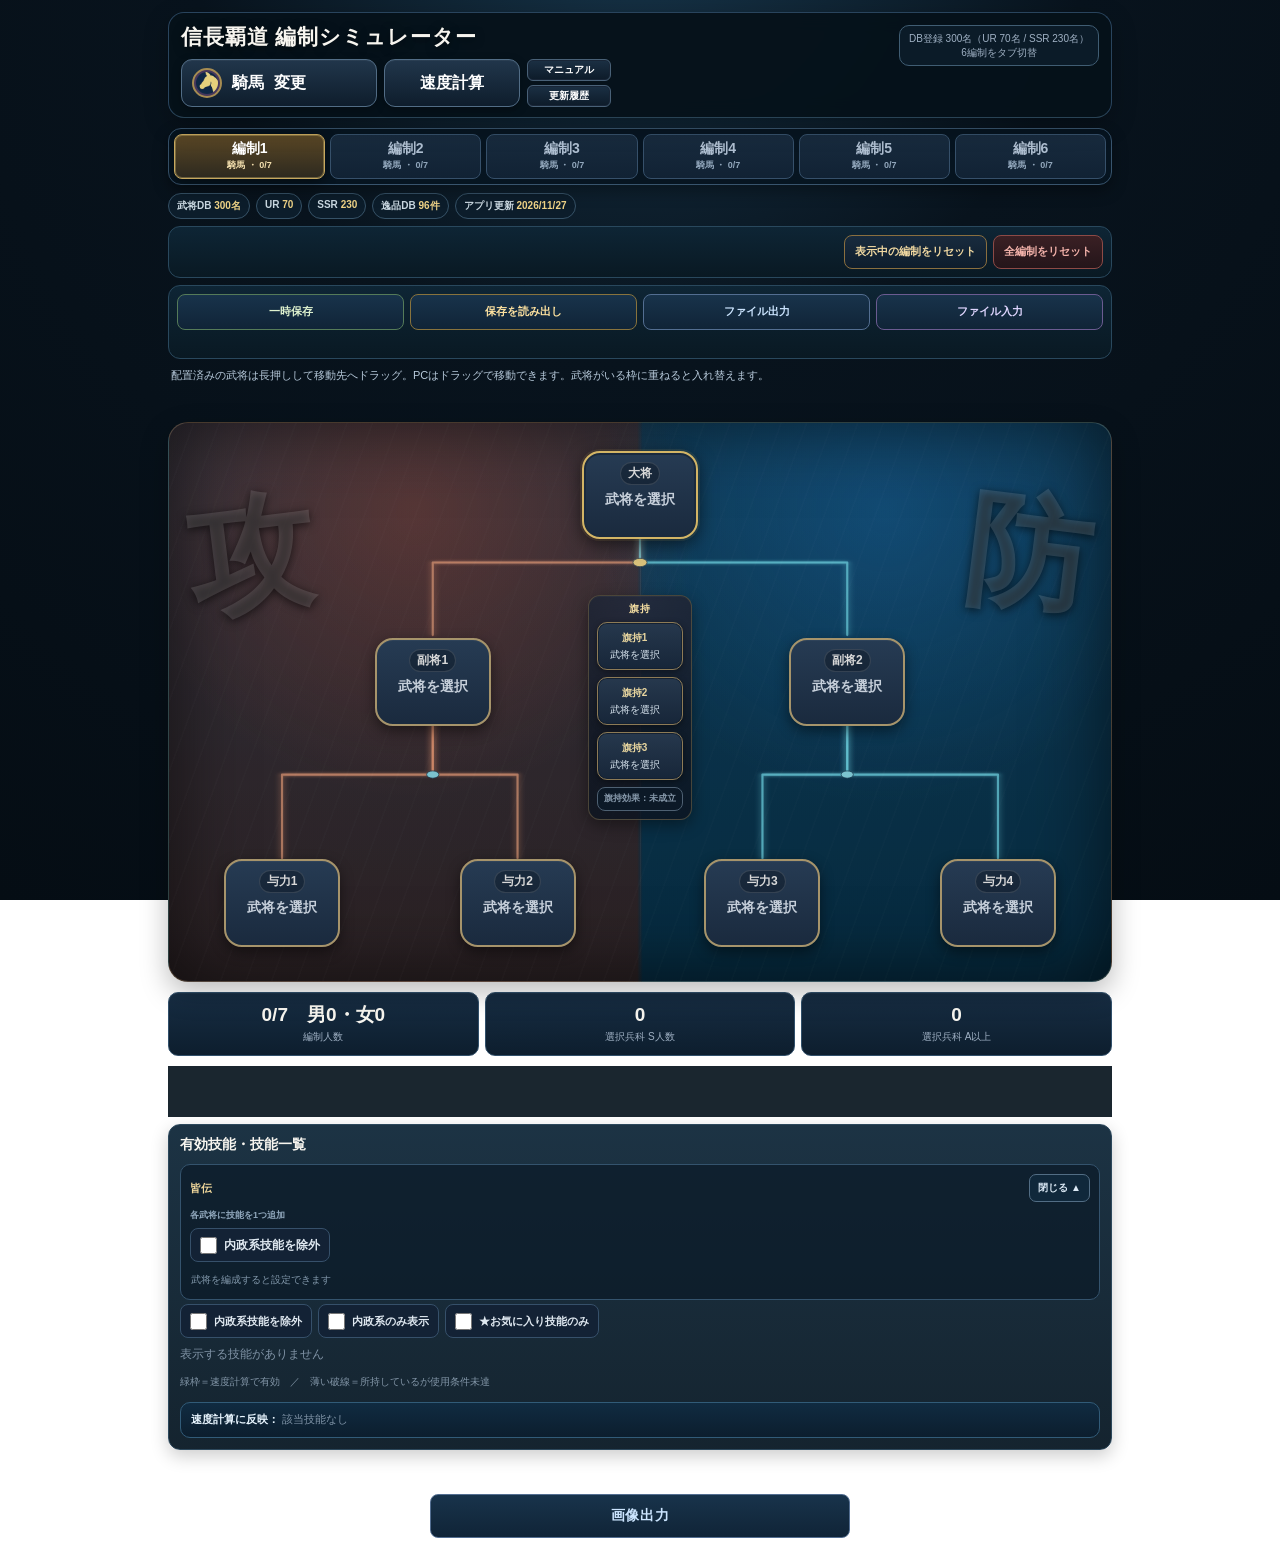
==== index.html @ e35fd329 "Preserve manual item unlock values without source URLs" ====
<!doctype html>
<html lang="ja">
<head>
<meta charset="utf-8" />
<meta name="viewport" content="width=device-width,initial-scale=1,viewport-fit=cover" />
<title>信長覇道 編制シミュレーター</title>
<style>
:root{--bg:#09131f;--panel:#132235;--panel2:#1b2d43;--gold:#b99a55;--text:#f7f5ef;--muted:#9fb0c3;--blue:#2469a8;--blue2:#0e4d82;--line:#54728e;--accent:#e04e2f}
*{box-sizing:border-box}body{margin:0;background:radial-gradient(circle at 50% 10%,#29445a 0,#0c1d2b 42%,#07111b 100%);color:var(--text);font-family:-apple-system,BlinkMacSystemFont,"Hiragino Sans","Yu Gothic UI",Meiryo,sans-serif;min-height:100vh}
button,input{font:inherit}.app{max-width:900px;margin:auto;padding:14px 12px 40px}.topbar{display:flex;align-items:center;justify-content:space-between;gap:12px;margin-bottom:10px}.title{font-size:20px;font-weight:800;letter-spacing:.04em}.branch-btn{display:flex;align-items:center;gap:10px;border:1px solid #5f7690;background:linear-gradient(#1a2a3e,#0c1725);color:#fff;border-radius:12px;padding:9px 13px;font-weight:800;box-shadow:inset 0 0 0 1px #182536}.top-actions{display:flex;align-items:center;gap:8px;flex-wrap:wrap}.mini-nav-stack{display:flex;flex-direction:column;gap:4px;height:48px}.mini-nav-btn{display:flex;align-items:center;justify-content:center;border:1px solid #5f7690;background:linear-gradient(#1a2a3e,#0c1725);color:#fff;border-radius:7px;padding:1px 9px;font-size:10px;line-height:1;font-weight:800;height:22px;min-width:78px;cursor:pointer;box-shadow:inset 0 0 0 1px #182536}.speed-nav-btn{display:flex;align-items:center;justify-content:center;border:1px solid #5f7690;background:linear-gradient(#1a2a3e,#0c1725);color:#fff;border-radius:12px;padding:9px 13px;font-weight:800;min-height:48px;cursor:pointer;box-shadow:inset 0 0 0 1px #182536}.branch-icon{width:28px;height:28px;border-radius:50%;display:grid;place-items:center;background:#46375c;border:2px solid #a68c52}.branch-icon span{font-size:16px}.db-note{font-size:11px;color:var(--muted);text-align:right;line-height:1.35}.formation-tabs{display:grid;grid-template-columns:repeat(6,minmax(0,1fr));gap:6px;margin:10px 0 2px;padding:5px;border:1px solid #2d465e;border-radius:13px;background:#0b1825cc;position:sticky;top:0;z-index:8;backdrop-filter:blur(8px)}.formation-tab{min-width:0;border:1px solid #36506a;background:linear-gradient(#182b3e,#112234);color:#aebed0;border-radius:9px;padding:8px 3px;font-size:12px;font-weight:800;white-space:nowrap}.formation-tab.active{color:#fff;border-color:#c7a85f;background:linear-gradient(#5a4725,#2d291f);box-shadow:inset 0 0 0 1px #e3c87555,0 0 12px #0006}.formation-tab .tab-num{display:block;font-size:14px;line-height:1.1}.formation-tab .tab-sub{display:block;margin-top:2px;font-size:9px;color:#91a6bb}.formation-tab.active .tab-sub{color:#f3dfae}.reset-actions{display:flex;justify-content:flex-end;gap:8px;margin:8px 2px 0}.reset-btn{border:1px solid #4c6278;background:linear-gradient(#182b3e,#0e1d2c);color:#d8e2ec;border-radius:9px;padding:7px 11px;font-size:11px;font-weight:800}.reset-btn.current{border-color:#8a6f3f;color:#f1d9a1}.reset-btn.all{border-color:#8d4a46;color:#f3b2aa;background:linear-gradient(#3a2024,#24151a)}.reset-btn:active{transform:translateY(1px)}.save-actions{display:grid;grid-template-columns:repeat(4,minmax(0,1fr));gap:8px;margin:8px 2px 0}.save-btn{border:1px solid #3e617d;background:linear-gradient(#18334b,#102437);color:#e4eef7;border-radius:9px;padding:8px 8px;font-size:11px;font-weight:800}.save-btn.save{border-color:#557b59;color:#dff2cf}.save-btn.load{border-color:#88733d;color:#ffe3a0}.save-btn.export{border-color:#536e91;color:#cce5ff}.save-btn.import{border-color:#6b5b91;color:#e0d6ff}.skill-speed-links{width:100%;display:grid;grid-template-columns:repeat(2,minmax(0,1fr));gap:7px;margin-top:10px}.skill-speed-links .speed-link-btn{margin-top:0}.speed-link-btn{margin-top:10px;width:100%;border:1px solid #3c78a8;background:linear-gradient(#16446a,#0d2e49);color:#e8f5ff;border-radius:10px;padding:9px 10px;font-size:11px;font-weight:900}.speed-link-btn:active{transform:translateY(1px)}.save-status{grid-column:1/-1;min-height:16px;text-align:right;font-size:10px;color:#91a6bb;padding-right:2px}.save-btn:active{transform:translateY(1px)}@media(max-width:520px){.reset-actions{justify-content:stretch}.reset-btn{flex:1;padding:8px 6px;font-size:10px}.save-actions{gap:6px}.save-btn{padding:8px 4px;font-size:10px}.save-status{text-align:left}}.formation{position:relative;isolation:isolate;margin-top:12px;border:1px solid rgba(185,154,85,.3);border-radius:18px;padding:20px 10px 16px;overflow:hidden;background:
radial-gradient(circle at 26% 16%,rgba(216,79,48,.22),transparent 34%),
radial-gradient(circle at 76% 16%,rgba(31,131,216,.24),transparent 34%),
linear-gradient(90deg,rgba(110,53,36,.33) 0 49.7%,rgba(0,86,125,.30) 50.3% 100%),
linear-gradient(#163047,#081622);min-height:560px;box-shadow:inset 0 0 70px #0008}.formation:before{content:"";position:absolute;left:50%;top:0;bottom:0;width:1px;background:linear-gradient(transparent,rgba(255,255,255,.10),transparent)}
.formation:after{content:"";position:absolute;inset:0;pointer-events:none;background:repeating-linear-gradient(110deg,transparent 0 22px,rgba(255,255,255,.012) 23px 24px);mix-blend-mode:screen}
.side-mark{position:absolute;top:70px;z-index:1;color:rgba(255,255,255,.13);font-family:"Hiragino Mincho ProN","Yu Mincho",YuMincho,"MS PMincho",serif;font-size:126px;font-weight:900;line-height:1;text-shadow:0 2px 10px #0009;pointer-events:none;transform:rotate(-7deg)}.side-mark.attack{left:18px}.side-mark.defense{right:20px;transform:rotate(7deg)}
 .formation-lines{position:absolute;inset:0;width:100%;height:100%;pointer-events:none;z-index:0;overflow:visible}.formation-lines .glow{fill:none;stroke:rgba(93,205,220,.18);stroke-width:1.8;vector-effect:non-scaling-stroke}.formation-lines .line{fill:none;stroke:rgba(101,196,211,.70);stroke-width:2.2;stroke-linecap:round;stroke-linejoin:round;vector-effect:non-scaling-stroke;filter:url(#lineGlow)}.formation-lines .left-line{stroke:rgba(213,137,104,.68)}.formation-lines .node{fill:#d9c27b;stroke:#24384b;stroke-width:.7;vector-effect:non-scaling-stroke}.formation-lines .joint{fill:#7bc3cf;stroke:#173348;stroke-width:.7;vector-effect:non-scaling-stroke}
.slot{position:absolute;z-index:2;width:116px;min-height:88px;border:2px solid #a6946b;border-radius:18px;background:linear-gradient(#263b53,#1a2a3e);color:#fff;padding:9px 7px;text-align:center;box-shadow:0 2px 8px #0007,inset 0 0 0 2px #152235;cursor:pointer;transform:translateX(-50%)}.slot.empty{color:#c6cfda}.slot .role{font-size:12px;color:#d8d8d8}.slot .name{font-size:14px;font-weight:800;margin-top:6px;line-height:1.25}.slot .apt{font-size:11px;margin-top:4px;color:#f4d98a}.slot .clear{position:absolute;right:-6px;top:-7px;width:22px;height:22px;border:0;border-radius:50%;background:#e25135;color:#fff;font-weight:800;display:none}.slot.filled .clear{display:block}
.slot .tactic-bar{
  position:absolute;
  left:50%;
  bottom:-29px;
  transform:translateX(-50%);
  width:max-content;
  min-width:128px;
  max-width:164px;
  min-height:25px;
  display:none;
  grid-template-columns:24px minmax(0,1fr) 24px;
  align-items:center;
  border:2px solid #b99a55;
  border-radius:7px;
  background:linear-gradient(180deg,#274f7d 0%,#17385f 48%,#0c294c 100%);
  box-shadow:0 2px 7px #0009,inset 0 0 0 1px rgba(255,255,255,.16);
  overflow:hidden;
  z-index:5;
  pointer-events:auto;
}
.slot.filled .tactic-bar{display:grid}
.slot .tactic-name{
  min-width:0;
  padding:4px 2px;
  color:#fff;
  font-family:"Hiragino Mincho ProN","Yu Mincho",YuMincho,"MS PMincho",serif;
  font-size:10px;
  line-height:1.1;
  font-weight:900;
  white-space:normal;
  overflow:visible;
  text-overflow:clip;
  word-break:keep-all;
  overflow-wrap:anywhere;
  max-width:112px;
  text-shadow:0 1px 2px #000;
}
.slot .chain-order-num{
  height:100%;
  display:flex;
  align-items:center;
  justify-content:center;
  background:linear-gradient(180deg,#f2d7a2,#c99b62);
  color:#fff;
  font-size:13px;
  font-weight:1000;
  text-shadow:0 1px rgba(255,255,255,.45);
}
.slot .chain-order-num:empty{background:rgba(12,29,48,.42)}
.slot .chain-order-num.left{
  border-right:1px solid rgba(71,46,25,.55);
  background:linear-gradient(180deg,#b85b45,#713225);
}
.slot .chain-order-num.right{
  border-left:1px solid rgba(27,70,96,.7);
  background:linear-gradient(180deg,#347ea6,#1b4b70);
}
.slot .chain-order-num:empty{
  background:rgba(12,29,48,.42)!important;
}
.slot .tactic-bar.tactic-long .tactic-name{font-size:9px;line-height:1.05}
.slot .tactic-bar.tactic-very-long{max-width:176px}
.slot .tactic-bar.tactic-very-long .tactic-name{font-size:8px;line-height:1.05}
.slot .tactic-bar:focus-visible{outline:2px solid #ffe28a;outline-offset:2px}
.detail.jump-highlight{animation:detailJumpHighlight 1.4s ease}
@keyframes detailJumpHighlight{
  0%{box-shadow:0 0 0 2px #f0cf75,0 0 22px rgba(240,207,117,.65)}
  100%{box-shadow:none}
}
@media(max-width:560px){
  .slot .tactic-bar{min-width:122px;max-width:154px;grid-template-columns:22px minmax(0,1fr) 22px}
  .slot .tactic-bar.tactic-very-long{max-width:164px}
  .slot .tactic-name{font-size:9px}
  .slot .tactic-bar.tactic-long .tactic-name{font-size:8px}
  .slot .tactic-bar.tactic-very-long .tactic-name{font-size:7.5px}
}
/* 参考画像に近い段配置 */
.main{left:50%;top:28px}.sub1{left:28%;top:215px}.sub2{left:72%;top:215px}.assist1{left:12%;bottom:34px}.assist2{left:37%;bottom:34px}.assist3{left:63%;bottom:34px}.assist4{left:88%;bottom:34px}
.flag-group{position:absolute;z-index:3;left:50%;top:172px;transform:translateX(-50%);width:104px;padding:8px;border:1px solid rgba(154,132,87,.42);border-radius:12px;background:linear-gradient(180deg,rgba(23,30,43,.90),rgba(12,20,32,.82));box-shadow:0 5px 18px #0008,inset 0 0 0 1px rgba(255,255,255,.04)}
.flag-group:before{content:"";position:absolute;inset:0;border-radius:12px;background:radial-gradient(circle at 50% 0,rgba(89,89,126,.18),transparent 60%);pointer-events:none}.flag-row{position:relative;display:flex;flex-direction:column;gap:7px}.flag-slot{position:relative;width:100%;min-height:48px;border:1px solid #8d7b56;border-radius:10px;background:linear-gradient(#26384d,#172639);color:#dfe7ef;padding:6px 16px 6px 5px;text-align:center;box-shadow:0 2px 6px #0006,inset 0 0 0 1px #142132;cursor:pointer}.flag-slot.filled{border-color:#c9aa62;background:linear-gradient(#334b65,#20344a)}.flag-slot .role{display:block;font-size:10px;color:#e6d49e;font-weight:800}.flag-slot .name{font-size:10px;margin-top:4px;color:#dbe7f1;line-height:1.2;word-break:break-all}.flag-slot .clear{display:none;position:absolute;right:4px;top:3px;color:#ffcab9;font-weight:900;font-size:12px}.flag-slot.filled .clear{display:block}.flag-bonus-note{display:block;width:100%;margin-top:7px;color:#e8d7a2;font-size:10px;font-weight:700}
.summary{margin-top:14px;display:grid;grid-template-columns:repeat(3,1fr);gap:8px}.stat{background:linear-gradient(#182c42,#102033);border:1px solid #2f4b66;border-radius:12px;padding:10px;text-align:center}.stat b{display:block;font-size:18px}.stat span{font-size:11px;color:var(--muted)}
.chain-list{display:grid;gap:8px}.chain-row{border:1px solid #2a4158;border-radius:12px;padding:10px;background:#132235}.chain-head{display:flex;justify-content:space-between;gap:10px;align-items:center}.chain-pair{font-weight:800;font-size:13px}.chain-rate{font-size:18px;font-weight:900;color:#f4d98a}.chain-calc{margin-top:5px;font-size:11px;line-height:1.45;color:#9fb0c3}.chain-pending{color:#f7b088}.section{margin-top:16px;background:#0c1826cc;border:1px solid #263e56;border-radius:14px;padding:12px}.section h2{font-size:15px;margin:0 0 10px}.chips{display:flex;gap:6px;flex-wrap:wrap}.chip{font-size:12px;padding:6px 8px;border:1px solid #425970;border-radius:999px;background:#17283a}.chip.shared{border-color:#b99a55;color:#ffe8a8;background:#342d1f}.domestic-filter-row{display:flex;gap:8px;flex-wrap:wrap;margin:0 0 10px}.domestic-filter-row .domestic-toggle{margin:0}.domestic-toggle{display:flex;align-items:center;gap:7px;width:max-content;max-width:100%;margin:0 0 10px;padding:7px 10px;border:1px solid #36506a;border-radius:9px;background:#132235;font-size:12px;font-weight:700;color:#dfe8f0;cursor:pointer}.domestic-toggle input{width:17px;height:17px;margin:0;accent-color:#c7a85f}.detail-list{display:grid;gap:8px}.detail{border:1px solid #2a4158;border-radius:12px;padding:10px;background:#132235}.detail-head{display:flex;justify-content:space-between;gap:10px;align-items:flex-start}.detail-name{font-weight:800}.detail-role{font-size:11px;color:#a8bdd2}.row{margin-top:6px;font-size:12px;line-height:1.45;color:#d9e2eb}.label{color:#92abc1}.warn{color:#f7b088}.placeholder{color:#7f92a5;font-size:12px}
.modal{position:fixed;inset:0;background:#000b;display:none;align-items:flex-end;z-index:20}.modal.open{display:flex}.sheet{background:#102033;width:100%;max-height:88vh;border-radius:18px 18px 0 0;padding:12px;overflow:auto;border-top:1px solid #415a72}.sheet-head{display:flex;justify-content:space-between;align-items:center;gap:8px;position:sticky;top:-12px;background:#102033;padding:8px 0;z-index:2}.sheet-head h3{margin:0;font-size:16px}.close{border:0;background:#263a4e;color:#fff;border-radius:9px;padding:7px 10px}.search{width:100%;border:1px solid #36506a;border-radius:10px;padding:10px;background:#0a1521;color:white;margin-bottom:8px}.filterbar{display:flex;gap:6px;margin-bottom:8px;flex-wrap:wrap}.filterbar button{border:1px solid #36506a;background:#17283a;color:#dfe8f0;border-radius:999px;padding:6px 9px;font-size:12px}.filterbar button.active{background:#215c8c;border-color:#5e9ed0}.sortbar{display:flex;align-items:center;gap:6px;margin:0 0 10px;flex-wrap:wrap}.sortbar .sort-label{font-size:11px;color:#91a6bb;font-weight:700}.sortbar button{border:1px solid #3f5367;background:#101f2e;color:#c8d5e1;border-radius:8px;padding:6px 8px;font-size:11px}.sortbar button.active{background:#5b4727;border-color:#c7a85f;color:#fff2c8}.cand-metrics{display:block;margin-top:5px;color:#8fd5ff!important;font-weight:700}.candidates{display:grid;gap:7px}.cand{border:1px solid #2a4158;background:#16293c;color:#fff;border-radius:12px;padding:10px;text-align:left}.cand-top{display:flex;justify-content:space-between;gap:10px}.cand-main{display:flex;align-items:flex-start;gap:9px}.cand-rank{display:flex;align-items:center;gap:5px;flex:0 0 auto}.star4-toggle{display:flex;align-items:center;justify-content:center;gap:2px;height:24px;min-width:46px;padding:0 6px;border:1px solid #6c5b34;border-radius:7px;background:#211d13;color:#f4d98a;font-weight:900;font-size:11px;box-sizing:border-box}.star4-toggle input{width:14px;height:14px;margin:0;accent-color:#c7a85f}.star4-off{opacity:.48;text-decoration:line-through}.grade{font-weight:900;display:inline-flex;align-items:center;gap:4px}.grade-rank{font-family:Georgia,"Times New Roman",serif;font-size:20px;font-weight:900;line-height:1;text-shadow:0 1px 1px #000,0 0 5px currentColor}.grade-S{color:#ffd84f}.grade-A{color:#b9c8ff}.grade-B{color:#dc7a68}.grade-C{color:#88bd98}.branch-glyph{display:inline-flex;align-items:center;justify-content:center;width:24px;height:24px;color:#f2d86f;flex:0 0 24px}.branch-glyph svg{width:22px;height:22px;display:block;fill:currentColor;stroke:currentColor}.branch-glyph img{width:100%;height:100%;display:block;object-fit:cover;border-radius:50%}.branch-choice{display:flex;align-items:center;justify-content:flex-start;gap:8px}.branch-choice .branch-glyph{width:30px;height:30px;flex-basis:30px}.branch-choice .branch-glyph svg{width:27px;height:27px}.branch-icon .branch-glyph{width:22px;height:22px;flex-basis:22px}.branch-icon .branch-glyph svg{width:20px;height:20px}.cand small{color:#9eb2c5}.disabled{opacity:.4}
.branch-menu{position:fixed;inset:0;background:#0009;display:none;z-index:25;align-items:center;justify-content:center;padding:20px}.branch-menu.open{display:flex}.branch-card{width:min(430px,100%);background:#102033;border:1px solid #445d76;border-radius:16px;padding:14px}.branch-card h3{margin:0 0 10px}.branch-grid{display:grid;grid-template-columns:repeat(2,1fr);gap:8px}.branch-choice{padding:13px;border-radius:12px;border:1px solid #3a5169;background:#182b3e;color:#fff;font-weight:800}.branch-choice.active{border-color:#c8aa64;background:#3a3020}.foot{margin-top:14px;color:#8296aa;font-size:11px;line-height:1.5}
@media(max-width:560px){.app{padding-left:8px;padding-right:8px}.formation-tabs{gap:3px;padding:4px}.formation-tab{padding:7px 1px;font-size:10px;border-radius:7px}.formation-tab .tab-num{font-size:12px}.formation-tab .tab-sub{display:none}.title{font-size:17px}.formation{min-height:500px;padding-left:4px;padding-right:4px}.side-mark{top:78px;font-size:88px}.side-mark.attack{left:4px}.side-mark.defense{right:4px}.slot{width:80px;min-height:72px;border-radius:14px;padding:7px 4px}.slot .role{font-size:10px}.slot .name{font-size:10px}.slot .apt{font-size:9px}.main{top:20px}.flag-group{top:160px;width:76px;padding:6px}.flag-row{gap:5px}.flag-slot{min-height:40px;padding:5px 3px;border-radius:8px}.flag-slot .role{font-size:8px}.flag-slot .name{font-size:8px;margin-top:3px}.sub1{left:27%;top:195px}.sub2{left:73%;top:195px}.assist1{left:12%;bottom:28px}.assist2{left:37%;bottom:28px}.assist3{left:63%;bottom:28px}.assist4{left:88%;bottom:28px}.summary{grid-template-columns:repeat(2,1fr)}.formation-lines .line{stroke-width:2}.formation-lines .glow{stroke-width:1.5}}

/* デザイン改善版 */
.slot{transition:border-color .18s,box-shadow .18s,transform .18s,background .18s}
.slot:hover{box-shadow:0 5px 16px #0009,inset 0 0 0 2px #20354a}
.slot.filled{border-color:#c4aa6a;background:linear-gradient(#304961,#1b3045)}
.slot.main{border-color:#d3b565;box-shadow:0 0 0 2px rgba(211,181,101,.10),0 5px 18px #0009,inset 0 0 0 2px #1a2a3d}
.slot.main.filled{background:linear-gradient(#4a4331,#263044);box-shadow:0 0 18px rgba(211,181,101,.22),0 5px 18px #0009,inset 0 0 0 2px #2a2b30}
.slot .role{display:inline-block;padding:2px 7px;border:1px solid rgba(255,255,255,.13);border-radius:999px;background:rgba(5,13,22,.34);font-weight:800}
.slot .apt{font-weight:800;line-height:1.25}.slot .apt .tie-ok{color:#8ee6c1}.slot .apt .tie-ng{color:#8da0b3}
.flag-title{position:relative;z-index:1;text-align:center;color:#f1dba0;font-size:10px;font-weight:900;letter-spacing:.12em;margin:-2px 0 6px}
.flag-effect{position:relative;z-index:1;margin-top:7px;padding:5px 4px;border:1px solid #4e6072;border-radius:8px;background:#0c1927;color:#8496a8;text-align:center;font-size:9px;font-weight:800;line-height:1.3}
.flag-effect.active{border-color:#c3a45d;color:#ffe4a0;background:linear-gradient(#43381f,#211d18);box-shadow:0 0 12px rgba(195,164,93,.18)}
.formation-lines .line.tie-qualified{stroke:#f0cf75!important;stroke-width:3!important;filter:drop-shadow(0 0 2px rgba(240,207,117,.9))}
.formation-lines .line.tie-qualified.left-line{stroke:#f0aa75!important}
.section-tabs{display:grid;grid-template-columns:repeat(4,1fr);gap:6px;margin-top:16px;padding:5px;border:1px solid #2b445b;border-radius:13px;background:#0b1825cc}
.section-tab{border:1px solid #36506a;background:linear-gradient(#172a3d,#102132);color:#aebed0;border-radius:9px;padding:9px 4px;font-size:12px;font-weight:900;cursor:pointer}
.section-tab.active{color:#fff;border-color:#b99a55;background:linear-gradient(#564525,#29241b);box-shadow:inset 0 0 0 1px #e3c87544}
.tab-panel{display:none}.tab-panel.active{display:block}
.feature-editor{margin:10px 0 4px;padding:9px;border:1px solid #34536d;border-radius:10px;background:#0a1826aa}
.feature-editor-title{font-size:11px;font-weight:900;color:#f0d79b;margin-bottom:7px;display:flex;align-items:center;justify-content:space-between;gap:8px}
.feature-editor-note{font-size:9px;font-weight:600;color:#8fa6bb}
.feature-editor-list{display:grid;gap:6px}.feature-editor-row{display:grid;grid-template-columns:minmax(92px,1fr) minmax(130px,1.55fr);gap:7px;align-items:center}
.feature-editor-person{min-width:0;font-size:10px;color:#dce8f2;white-space:nowrap;overflow:hidden;text-overflow:ellipsis}.feature-editor-person b{color:#f4e3b4;margin-right:5px}
.feature-editor-select{width:100%;min-width:0;border:1px solid #47647d;border-radius:8px;background:#102235;color:#eef6ff;padding:7px 8px;font-size:11px}
.feature-editor-empty{font-size:10px;color:#8298ab;padding:3px 1px}
@media(max-width:560px){.feature-editor{padding:7px}.feature-editor-row{grid-template-columns:92px minmax(0,1fr);gap:5px}.feature-editor-select{font-size:10px;padding:7px 5px}.feature-editor-person{font-size:9px}}

.speed-reflect{width:100%;margin-top:10px;padding:9px 10px;border:1px solid #315b78;border-radius:10px;background:linear-gradient(#102b41,#0c1e2e);color:#bcd2e5;font-size:11px;line-height:1.45}
.speed-reflect b{color:#e9f6ff}.speed-reflect .none{color:#7f93a6}
.chip.speed-active{border-color:#4d9c79;background:#16392f;color:#c8f5dd;box-shadow:inset 0 0 0 1px rgba(111,213,164,.12)}
.chip.condition-missed{opacity:.52;border-style:dashed}.chip.condition-missed small{color:#f4b08a}
.skill-legend{width:100%;margin:8px 0 0;color:#8396a8;font-size:10px;line-height:1.4}
@media(max-width:560px){.flag-group{width:90px}.flag-title{font-size:9px}.flag-effect{font-size:8px;padding:4px 2px}.section-tab{font-size:11px;padding:9px 2px}.slot .apt{font-size:8px}}


.kaiden-filter-row{margin:6px 0 8px;justify-content:flex-start}.kaiden-filter-row .domestic-toggle{font-size:12px}

.feature-editor-toggle{border:1px solid #526d84;border-radius:7px;background:#10283b;color:#dbe9f5;font-size:10px;font-weight:800;padding:4px 8px;min-height:28px;cursor:pointer}
.feature-editor-toggle:focus-visible{outline:2px solid #d7b35a;outline-offset:2px}.kaiden-collapsible.is-collapsed{display:none}.kaiden-note{margin:0 0 5px;color:#8fa6bb}

.itemdb-equip-row{display:flex;gap:8px;align-items:center;margin:10px 0 6px;padding:8px 10px;border:1px solid #d7dce5;border-radius:10px;background:#f7f9fc}.itemdb-equip-row label{font-size:12px;font-weight:700;white-space:nowrap}.itemdb-equip-select{flex:1;min-width:0;padding:7px 8px;border:1px solid #cbd2dc;border-radius:8px;background:#fff}.itemdb-tie-status{font-size:11px;font-weight:700;padding:3px 7px;border-radius:999px;background:#eef1f5;color:#5b6472;white-space:nowrap}.itemdb-tie-status.on{background:#e6f6ea;color:#257a3e}.itemdb-tie-status.off{background:#fff1f0;color:#a33a31}.itemdb-effect-effective{display:block;margin-top:3px;font-size:11px;line-height:1.45;color:#3e566f}.itemdb-effect-option.disabled{opacity:.55}.itemdb-equip-note{font-size:11px;color:#667085;margin-top:4px}
</style>

<style>
.branch-option{display:flex;align-items:center;gap:8px}.branch-option .branch-choice{flex:1}.armor-check{display:flex;align-items:center;gap:5px;white-space:nowrap;font-size:12px;font-weight:800;color:#d9c28a}.armor-check input{width:18px;height:18px;accent-color:#c69a45}
</style>

<style id="layout-optimization-20260908">
/* 2026-09-08 デザイン・レイアウト最適化 */
:root{--card:#0d1d2c;--card-hi:#162b40;--soft-line:#29445d;--gold-soft:#e0c477}
body{background:radial-gradient(circle at 50% -8%,#34546b 0,#10283a 28%,#091723 58%,#061019 100%);}
.app{width:min(100%,980px);padding:12px clamp(8px,2vw,18px) 44px}
.topbar{margin:0 0 10px;padding:12px 13px;border:1px solid #29445d;border-radius:16px;background:linear-gradient(180deg,rgba(18,39,57,.94),rgba(8,23,35,.94));box-shadow:0 8px 24px #0005,inset 0 1px 0 #ffffff0a;align-items:flex-start}
.topbar>div:first-child{min-width:0;flex:1}.title{font-size:21px;line-height:1.2;margin:1px 0 10px;text-shadow:0 2px 10px #0008}
.top-actions{display:grid;grid-template-columns:minmax(142px,1.15fr) minmax(100px,.8fr) 84px;gap:7px;max-width:430px}
.branch-btn,.speed-nav-btn{height:48px;min-height:48px;padding:7px 10px;border-radius:11px;border-color:#526d86;background:linear-gradient(#21364b,#0e1d2c);box-shadow:inset 0 1px 0 #ffffff0b,0 3px 10px #0004}
.branch-btn{justify-content:flex-start}.branch-btn:hover,.speed-nav-btn:hover,.mini-nav-btn:hover{border-color:#88a4bd;filter:brightness(1.07)}
.branch-icon{width:30px;height:30px;flex:0 0 30px}.speed-nav-btn{white-space:nowrap}
.mini-nav-stack{height:48px;gap:4px}.mini-nav-btn{min-width:0;width:84px;height:22px;padding:0 5px;border-radius:6px;font-size:10px;border-color:#496177;background:linear-gradient(#1b3044,#0d1b29)}
.db-note{flex:0 0 auto;align-self:flex-start;margin-top:2px;padding:6px 8px;border:1px solid #29445d;border-radius:9px;background:#071521aa;font-size:10px;text-align:center;white-space:nowrap}
.formation-tabs{top:6px;margin:8px 0 0;padding:5px;gap:5px;border-color:#38546d;background:rgba(7,21,33,.92);box-shadow:0 6px 16px #0005}
.formation-tab{min-height:42px;padding:6px 3px;border-radius:8px}.formation-tab.active{box-shadow:inset 0 0 0 1px #e3c87555,0 3px 12px #0007}
.reset-actions{margin:7px 0 0;gap:6px}.reset-btn{min-height:34px;padding:6px 10px;border-radius:8px}
.save-actions{margin:7px 0 0;gap:6px}.save-btn{min-height:36px;padding:7px 6px;border-radius:8px}.save-status{min-height:14px}
.formation{margin-top:10px;border-radius:20px;border-color:#8c75464d;box-shadow:inset 0 0 80px #0009,0 10px 28px #0004}
.slot,.flag-slot{backdrop-filter:blur(2px)}.slot{box-shadow:0 5px 14px #0007,inset 0 1px 0 #ffffff0b}.slot:active,.flag-slot:active{transform:translateY(1px) scale(.99)}
.flag-group{box-shadow:0 5px 16px #0006,inset 0 1px 0 #ffffff0a}
.summary{margin-top:10px;gap:6px}.stat{min-height:64px;display:flex;flex-direction:column;justify-content:center;padding:8px 6px;border-radius:10px;border-color:#31506b;background:linear-gradient(#172d43,#0d1e2e);box-shadow:inset 0 1px 0 #ffffff08}.stat b{font-size:19px;line-height:1.1}.stat span{margin-top:4px;font-size:10px}
.section-tabs{margin-top:10px;gap:5px;padding:4px;border-radius:11px}.section-tab{min-height:38px;padding:7px 4px;border-radius:8px}
.section{margin-top:8px;padding:11px;border-radius:12px;background:linear-gradient(180deg,rgba(13,29,44,.95),rgba(8,21,33,.96));box-shadow:0 6px 18px #0003}.section h2{font-size:14px;margin-bottom:8px}
.domestic-filter-row{gap:6px;margin-bottom:8px}.domestic-toggle{min-height:34px;padding:6px 9px;border-radius:8px;font-size:11px}
.chips{gap:5px}.chip{padding:6px 8px;font-size:11px}.speed-reflect{margin-top:8px}.skill-legend{margin-top:7px}
.chain-row,.detail{border-radius:10px;background:linear-gradient(#15293d,#102235)}
.foot{margin-top:10px;padding:10px;border:1px solid #20384e;border-radius:10px;background:#07152188;font-size:10px;line-height:1.55}
.sheet{max-width:760px;margin:0 auto;max-height:90vh;border:1px solid #415a72;border-bottom:0;box-shadow:0 -10px 30px #0008}.search{height:42px}.cand{border-radius:10px}.branch-card{box-shadow:0 15px 40px #0009}
@media (max-width:700px){
  .topbar{display:block;padding:10px}.title{font-size:18px;margin-bottom:8px}.db-note{margin:8px 0 0;text-align:left;width:100%;white-space:normal}
  .top-actions{max-width:none;width:100%;grid-template-columns:minmax(0,1.2fr) minmax(0,.9fr) 80px}.mini-nav-btn{width:80px}
}
@media (max-width:560px){
  .app{padding:7px 6px 34px}.topbar{border-radius:13px}.title{font-size:17px}
  .top-actions{gap:5px;grid-template-columns:minmax(0,1.15fr) minmax(88px,.85fr) 72px}.branch-btn,.speed-nav-btn{height:46px;min-height:46px;padding:6px 7px;font-size:12px}.branch-icon{width:28px;height:28px;flex-basis:28px}.mini-nav-stack{height:46px;gap:4px}.mini-nav-btn{width:72px;height:21px;font-size:9px;padding:0 3px}
  .formation-tabs{top:3px;gap:3px;margin-top:6px}.formation-tab{min-height:38px;padding:5px 1px}.formation-tab .tab-num{font-size:11px}
  .reset-actions{display:grid;grid-template-columns:1fr 1fr}.reset-btn{font-size:10px;padding:6px 4px}
  .save-actions{grid-template-columns:repeat(4,minmax(0,1fr));gap:4px}.save-btn{font-size:9.5px;padding:6px 2px}
  .formation{margin-top:8px;border-radius:15px;min-height:500px}.summary{grid-template-columns:repeat(3,1fr);gap:4px}.stat{min-height:58px;padding:6px 2px}.stat b{font-size:16px}.stat span{font-size:8.5px;line-height:1.2}
  .section-tabs{margin-top:8px}.section-tab{min-height:36px;font-size:10.5px}.section{margin-top:7px;padding:9px}.section h2{font-size:13px}
  .domestic-filter-row{display:grid;grid-template-columns:1fr 1fr}.domestic-toggle{width:100%;justify-content:center;padding:5px 4px;font-size:9.5px}.domestic-toggle input{width:15px;height:15px}
  .foot{font-size:9px;padding:8px}.sheet{border-radius:16px 16px 0 0;padding:10px}.cand{padding:9px}
}
@media (max-width:390px){
  .top-actions{grid-template-columns:minmax(0,1fr) 82px 66px}.branch-btn{gap:5px}.branch-btn span:last-child{display:none}.speed-nav-btn{font-size:11px}.mini-nav-btn{width:66px;font-size:8.5px}
  .save-actions{grid-template-columns:repeat(2,1fr)}.save-btn{font-size:10px}.summary .stat span{font-size:8px}
}
</style>


<style id="favorites-feature-20260908">
.favorite-general-toggle{display:inline-flex;align-items:center;justify-content:center;height:24px;min-width:30px;padding:0 6px;border:1px solid #665b37;border-radius:7px;background:#1b1d21;color:#b8b8b8;font-size:15px;font-weight:900;cursor:pointer}
.favorite-general-toggle.is-favorite{color:#ffd55f;border-color:#c5a347;background:#302714}
.favorite-general-toggle input{position:absolute;opacity:0;pointer-events:none}
.favorite-general-filter button.active{background:#6b5426!important;border-color:#d1af59!important;color:#fff2bd!important}
.fav-skill-btn{border:0;background:transparent;color:#8094a8;padding:0 1px 0 5px;font-size:13px;line-height:1;cursor:pointer;vertical-align:middle}
.fav-skill-btn.is-favorite{color:#ffd45b}
.chip.favorite-skill{box-shadow:inset 0 0 0 1px rgba(225,184,73,.55)}
</style>


<style id="four-section-tabs-adjustment">
.section-tabs{grid-template-columns:repeat(4,minmax(0,1fr))}
.section-tab{white-space:nowrap;letter-spacing:0}
@media(max-width:560px){
  .section-tabs{gap:3px;padding:3px}
  .section-tab{font-size:9.5px;padding:8px 1px;min-width:0}
}
</style>


<style id="ability-adjustment-prototype">
.ability-summary{display:grid;grid-template-columns:repeat(2,minmax(0,1fr));gap:8px;margin-top:10px}
.ability-card{border:1px solid #3b4654;border-radius:10px;background:#15191f;padding:10px}
.ability-card .ability-name{font-size:12px;color:#aeb8c4;margin-bottom:4px}
.ability-card .ability-value{font-size:20px;font-weight:800;color:#f1d68b}
.ability-card .ability-base{font-size:11px;color:#9ca8b5;margin-bottom:3px}
.ability-card .ability-base b{color:#d8e0e7;font-weight:700}
.ability-card .ability-mod{font-size:11px;color:#aeb8c4;margin-top:3px}
.ability-card .ability-value.no-mod{color:#d6dde5}

.ability-breakdown{margin-top:10px;border-top:1px solid #343b45;padding-top:8px}
.ability-breakdown-row{font-size:11px;line-height:1.55;color:#c8d0d8;padding:2px 0}
.ability-breakdown-row b{color:#eef2f5}
.ability-db-note{font-size:11px;color:#8e9aa7;margin-top:10px;line-height:1.6}
.ability-unregistered{margin-top:10px;padding:8px 10px;border:1px dashed #665b37;border-radius:8px;color:#c7b98d;font-size:11px;line-height:1.6}
@media(max-width:560px){
  .ability-summary{grid-template-columns:repeat(2,minmax(0,1fr));gap:6px}
  .ability-card{padding:8px}
  .ability-card .ability-name{font-size:10px}
  .ability-card .ability-value{font-size:17px}
}
</style>


<style id="mobile-branch-icon-fix">
.branch-glyph{overflow:hidden}
.branch-glyph img{
  width:100%!important;
  height:100%!important;
  min-width:100%;
  min-height:100%;
  object-fit:cover;
  display:block!important;
  -webkit-transform:translateZ(0);
  transform:translateZ(0);
}
</style>


<style id="ios-branch-icon-background-fix">
.branch-glyph .branch-img{
  display:block;
  width:100%;
  height:100%;
  border-radius:50%;
  background-position:center;
  background-repeat:no-repeat;
  background-size:cover;
  flex:0 0 100%;
}
.branch-icon .branch-glyph{
  overflow:visible;
}
.branch-icon .branch-glyph .branch-img{
  width:22px;
  height:22px;
}
@media(max-width:560px){
  .branch-icon .branch-glyph .branch-img{
    width:22px;
    height:22px;
    min-width:22px;
    min-height:22px;
  }
}
</style>


<style id="general-detail-overlay-style">
.general-detail-overlay{
  position:fixed;inset:0;z-index:3000;display:none;
  align-items:center;justify-content:center;
  padding:18px;background:rgba(0,0,0,.78);
  backdrop-filter:blur(3px);
}
.general-detail-overlay.open{display:flex}
.general-detail-card{
  position:relative;width:min(440px,100%);max-height:82vh;overflow:auto;
  border:1px solid #b99a55;border-radius:16px;
  background:linear-gradient(180deg,#172a3e,#0b1826);
  box-shadow:0 14px 45px #000,inset 0 0 0 1px rgba(255,255,255,.05);
  padding:15px;
}
.general-detail-card .detail{margin:0;border-color:#536b80;background:#102235}
.general-detail-overlay-title{
  margin:0 44px 10px 0;color:#f3dda1;font-size:14px;font-weight:900;
}
.general-detail-overlay-close{
  position:absolute;right:10px;top:9px;z-index:2;
  width:34px;height:34px;border:1px solid #64798d;border-radius:50%;
  background:#263b50;color:#fff;font-size:20px;font-weight:900;
}
</style>

<style id="clear-button-touch-fix">
.slot .clear,.flag-slot .clear{
  z-index:12;
  cursor:pointer;
  touch-action:manipulation;
  pointer-events:auto;
}
</style>


<style id="clear-button-touch-fix-v2">
.slot .clear{
  z-index:30!important;
  right:-9px!important;
  top:-10px!important;
  width:28px!important;
  height:28px!important;
  line-height:28px!important;
  padding:0!important;
  pointer-events:auto!important;
  touch-action:manipulation;
}
.flag-slot .clear{
  z-index:30!important;
  pointer-events:auto!important;
  touch-action:manipulation;
}
</style>


<style id="normal-slot-clear-structural-fix">
.slot{user-select:none;-webkit-user-select:none}
.slot .clear{
  appearance:none;
  -webkit-appearance:none;
  display:none;
  align-items:center;
  justify-content:center;
  box-sizing:border-box;
  border:0;
  position:absolute;
  right:-9px;
  top:-10px;
  width:30px;
  height:30px;
  padding:0;
  border-radius:50%;
  background:#e25135;
  color:#fff;
  font-size:18px;
  line-height:1;
  font-weight:900;
  z-index:50;
  cursor:pointer;
  touch-action:manipulation;
  pointer-events:auto;
}
.slot.filled .clear{display:flex}
</style>


<style id="normal-clear-final-fix">
.slot > .clear{display:none!important}
.external-slot-clear{
  position:absolute;
  z-index:4;
  display:none;
  align-items:center;
  justify-content:center;
  width:34px;
  height:34px;
  padding:0;
  border:0;
  border-radius:50%;
  background:#e25135;
  color:#fff;
  font-size:18px;
  line-height:1;
  font-weight:900;
  box-shadow:0 2px 6px #0008;
  cursor:pointer;
  touch-action:manipulation;
  pointer-events:auto;
  transform:translate(-50%,-50%);
}
.external-slot-clear.show{display:flex}
</style>


<style id="overlay-delete-lock">
body.general-detail-open .external-slot-clear,
body.general-detail-open .slot > .clear,
body.general-detail-open .flag-slot .clear{
  visibility:hidden!important;
  pointer-events:none!important;
}
</style>


<style id="branch-menu-delete-lock">
body.branch-menu-open .external-slot-clear,
body.branch-menu-open .slot > .clear,
body.branch-menu-open .flag-slot .clear{
  visibility:hidden!important;
  pointer-events:none!important;
}
</style>


<style id="global-overlay-delete-lock">
body.ui-overlay-open .external-slot-clear,
body.ui-overlay-open .slot > .clear,
body.ui-overlay-open .flag-slot .clear{
  visibility:hidden!important;
  pointer-events:none!important;
}
</style>


<style id="battle-condition-style">
.ability-collapse{margin:0 0 10px;border:1px solid #36536d;border-radius:10px;background:#0a1a28;overflow:hidden}
.ability-collapse-toggle{width:100%;display:flex;align-items:center;justify-content:space-between;gap:10px;border:0;background:linear-gradient(#122b40,#0c1d2d);color:#e5c879;padding:10px 11px;font-weight:900;text-align:left;cursor:pointer}
.ability-collapse-toggle .collapse-main{display:flex;align-items:center;gap:7px;min-width:0}.ability-collapse-toggle small{font-size:10px;color:#91a9bc;font-weight:700}.ability-collapse-toggle .collapse-status{flex:0 0 auto;color:#b9cbd8;font-size:10px;font-weight:800}
.ability-collapse-toggle .collapse-arrow{display:inline-block;transition:transform .18s ease;font-size:12px}.ability-collapse.open .collapse-arrow{transform:rotate(180deg)}
.ability-collapse-body{display:none;padding:11px}.ability-collapse.open .ability-collapse-body{display:block}
.battle-condition-grid{display:grid;grid-template-columns:repeat(2,minmax(0,1fr));gap:6px}
.battle-condition-grid label{display:flex;align-items:center;gap:7px;min-height:36px;padding:6px 8px;border:1px solid #29445d;border-radius:7px;background:#102438;color:#dbe7f1;font-size:12px;font-weight:700}
.battle-condition-grid input{width:18px;height:18px;flex:0 0 18px;accent-color:#c69a45}
.battle-condition-note{margin-top:8px;color:#8fa6bb;font-size:10px;line-height:1.5}
#abilityAdjustments{padding:0}
@media(max-width:560px){.battle-condition-grid{grid-template-columns:1fr}.battle-condition-grid label{min-height:34px}.ability-collapse-toggle{padding:9px 10px}}
</style>


<style id="candidate-swap-compare-style">
.cand-compare{display:block;margin-top:7px;padding:7px 8px;border:1px solid #35526b;border-radius:7px;background:#081725;font-size:10px;line-height:1.45;color:#c8d6e2}
.cand-compare-title{font-weight:900;color:#e3c779;margin-bottom:4px}
.cand-compare-row{display:flex;flex-wrap:wrap;gap:5px 10px}
.cand-compare-item{white-space:nowrap}
.cand-compare .up{color:#8fd3a9;font-weight:900}
.cand-compare .down{color:#e39b91;font-weight:900}
.cand-compare .same{color:#9eb1c1}
.cand-compare-skills{margin-top:4px}
.cand-compare-skills .gain{color:#8fd3a9}
.cand-compare-skills .loss{color:#e39b91}
@media(max-width:560px){.cand-compare{font-size:10px;padding:6px 7px}.cand-compare-row{gap:4px 8px}}
</style>


<style id="tactic-effect-summary-style">
.tactic-summary-section{margin-top:14px;padding-top:12px;border-top:1px solid #2e465a}
.tactic-summary-section h3{margin:0 0 8px;color:#e2c579;font-size:14px}
.tactic-effect-list{display:grid;gap:7px}
.tactic-effect-row{padding:8px 9px;border:1px solid #314c63;border-radius:8px;background:#0a1926}
.tactic-effect-head{display:flex;align-items:center;gap:7px;flex-wrap:wrap;margin-bottom:4px}
.tactic-effect-order{display:inline-flex;align-items:center;justify-content:center;min-width:24px;height:24px;border-radius:12px;background:#243e53;color:#fff;font-weight:900;font-size:11px}
.tactic-effect-role{color:#91acc0;font-size:10px;font-weight:800}
.tactic-effect-name{color:#f0d78a;font-weight:900;font-size:12px}
.tactic-effect-general{color:#dbe6ee;font-size:11px}
.tactic-effect-body{color:#c4d2dc;font-size:11px;line-height:1.55}
.tactic-effect-category{display:inline-block;margin:3px 4px 0 0;padding:2px 6px;border-radius:10px;border:1px solid #3a5870;color:#a9c1d3;font-size:9px;font-weight:800}
</style>


<style id="formation-image-export-style">
#imageExportOverlay{position:fixed;inset:0;z-index:3600;background:rgba(0,0,0,.78);display:none;align-items:center;justify-content:center;padding:14px}
#imageExportOverlay.open{display:flex}
.image-export-card{width:min(94vw,520px);max-height:90vh;overflow:auto;background:#0b1722;border:1px solid #526b7e;border-radius:12px;padding:12px;box-shadow:0 18px 50px #000}
.image-export-head{display:flex;align-items:center;justify-content:space-between;gap:10px;margin-bottom:9px}.image-export-head b{color:#ead18b}
.image-export-preview{width:100%;border-radius:8px;background:#08131d;border:1px solid #2e4658}
.image-export-actions{display:flex;gap:8px;margin-top:10px}.image-export-actions button,.image-export-actions a{flex:1;text-align:center;padding:10px;border-radius:8px;border:1px solid #536b7e;background:#173047;color:#fff;font-weight:900;text-decoration:none}
#formationExportCanvas{display:none}
</style>


<style id="bottom-image-export-style">
.bottom-image-export{
  display:flex;
  justify-content:center;
  margin:16px 0 22px;
  padding:0 2px;
}
.bottom-image-export-btn{
  width:min(100%,420px);
  min-height:44px;
  font-size:14px;
  letter-spacing:.04em;
}
</style>


<style id="item-db-styles">
.section-tabs{grid-template-columns:repeat(5,minmax(0,1fr))!important}
.itemdb-toolbar{display:flex;align-items:center;gap:8px;margin:4px 0 10px}.itemdb-search{flex:1;min-width:0;border:1px solid #36506a;border-radius:10px;padding:10px;background:#0a1521;color:#fff}.itemdb-count{flex:0 0 auto;font-size:11px;color:#9eb2c5;font-weight:800}.itemdb-form{display:grid;grid-template-columns:repeat(2,minmax(0,1fr));gap:9px;padding:10px;border:1px solid #2d465e;border-radius:12px;background:#0b1825aa;margin-bottom:12px}.itemdb-form label{display:flex;flex-direction:column;gap:5px;font-size:11px;color:#9eb2c5;font-weight:800}.itemdb-form label:nth-of-type(3),.itemdb-form label:nth-of-type(6),.itemdb-form label:nth-of-type(7){grid-column:1/-1}.itemdb-form input,.itemdb-form textarea{width:100%;box-sizing:border-box;border:1px solid #36506a;border-radius:9px;padding:9px;background:#091521;color:#fff;resize:vertical}.itemdb-form-actions{grid-column:1/-1;display:flex;gap:8px}.itemdb-primary,.itemdb-secondary{border-radius:9px;padding:9px 13px;font-weight:900;cursor:pointer}.itemdb-primary{border:1px solid #557b59;background:linear-gradient(#244a30,#173421);color:#e5f6dc}.itemdb-secondary{border:1px solid #5f7690;background:linear-gradient(#1a2a3e,#0c1725);color:#fff}.itemdb-list{display:grid;gap:9px}.itemdb-card{border:1px solid #2d465e;border-radius:12px;background:#102033;padding:11px}.itemdb-card-head{display:flex;align-items:flex-start;justify-content:space-between;gap:10px}.itemdb-name{font-size:15px;font-weight:900;color:#fff}.itemdb-slot{font-size:10px;border:1px solid #5f7690;border-radius:999px;padding:3px 7px;color:#cbd9e5;white-space:nowrap}.itemdb-grid{display:grid;grid-template-columns:110px minmax(0,1fr);gap:6px 9px;margin-top:9px;font-size:12px}.itemdb-key{color:#91a6bb;font-weight:800}.itemdb-value{color:#e2ebf3;white-space:pre-wrap;word-break:break-word}.itemdb-card-actions{display:flex;justify-content:flex-end;gap:7px;margin-top:10px}.itemdb-card-actions button{border:1px solid #4c6278;background:#17283a;color:#dfe8f0;border-radius:8px;padding:6px 10px;font-size:11px;font-weight:800}.itemdb-card-actions .itemdb-delete{border-color:#8d4a46;color:#f3b2aa;background:#321d22}.itemdb-apply-box{margin-top:10px;padding:9px;border:1px solid #38526b;border-radius:10px;background:#0a1723}.itemdb-apply-title{font-size:11px;font-weight:900;color:#a9c1d6;margin-bottom:7px}.itemdb-effect-option{display:flex;gap:8px;align-items:flex-start;padding:7px 0;border-top:1px solid #24394c}.itemdb-effect-option:first-of-type{border-top:0}.itemdb-effect-option input{margin-top:2px}.itemdb-effect-main{min-width:0;flex:1}.itemdb-effect-name{font-size:11px;font-weight:900;color:#fff}.itemdb-effect-meta{font-size:10px;color:#92a8ba;margin-top:2px}.itemdb-effect-action{font-size:10px;color:#b9d6b1;margin-top:3px}.itemdb-prep-note{font-size:10px;color:#8fa4b8;margin:2px 0 10px}.itemdb-selection-summary{font-size:10px;color:#b9d6b1;font-weight:800;white-space:nowrap}
@media(max-width:560px){.section-tabs{grid-template-columns:repeat(5,minmax(0,1fr))!important}.section-tab{font-size:9.5px!important;padding:7px 1px!important}.itemdb-form{grid-template-columns:1fr}.itemdb-form label:nth-of-type(3),.itemdb-form label:nth-of-type(6),.itemdb-form label:nth-of-type(7),.itemdb-form-actions{grid-column:1}.itemdb-grid{grid-template-columns:82px minmax(0,1fr);font-size:11px}.itemdb-toolbar{align-items:stretch}.itemdb-count{display:flex;align-items:center}}
</style>
<style id="itemdb-search-filter-style">
.itemdb-slot-filter{min-height:38px;padding:7px 30px 7px 10px;border:1px solid #405d73;border-radius:8px;background:#0c1d2b;color:#dce8f0;font-size:12px}
@media(max-width:560px){.itemdb-toolbar{display:grid;grid-template-columns:1fr auto;gap:7px}.itemdb-search{grid-column:1/-1;width:100%}.itemdb-slot-filter{grid-column:1/-1;width:100%}}
</style>
<style id="image-export-options-style">
.image-export-options{display:grid;grid-template-columns:1fr 1fr;gap:8px;margin:8px 0 12px;padding:10px;border:1px solid #314b60;border-radius:9px;background:#081725}
.image-export-options label{display:flex;align-items:center;gap:7px;min-height:36px;padding:6px 8px;border:1px solid #2e4658;border-radius:7px;background:#102536;color:#dce7ee;font-size:12px;font-weight:700}
.image-export-options input{width:18px;height:18px;accent-color:#b89a55}
.image-export-actions button{cursor:pointer}
@media(max-width:480px){.image-export-options{grid-template-columns:1fr}}
</style><style id="refine-20260927">:root{--ui-accent:#c7a65a}body{background:radial-gradient(circle at 50% -10%,#17354a 0,#08131d 38%,#050d14 100%) fixed}.app{max-width:980px;margin:auto;padding-bottom:28px}.topbar{position:sticky;top:0;z-index:30;padding:10px 12px;background:rgba(6,17,26,.94);backdrop-filter:blur(10px);border-bottom:1px solid #294355;box-shadow:0 8px 24px rgba(0,0,0,.25)}.db-note{border:1px solid #405d73;border-radius:10px;padding:6px 9px;background:#0b1b28}.db-status-row{display:flex;gap:6px;flex-wrap:wrap;margin:8px 0 4px}.db-status-chip{padding:5px 8px;border:1px solid #365267;border-radius:999px;background:#0c1d2b;color:#cbd9e2;font-size:10px;font-weight:800}.db-status-chip strong{color:#f0d487}.reset-actions,.save-actions{border:1px solid #29485d;border-radius:12px;padding:8px;background:linear-gradient(180deg,#0e2535,#091923)}.section-tabs{position:sticky;top:78px;z-index:20;padding:5px;background:rgba(7,20,30,.92);backdrop-filter:blur(8px);border-radius:10px}.section-tab{border-radius:8px}.section{border:1px solid #2c485c;border-radius:12px;background:linear-gradient(180deg,rgba(16,40,58,.95),rgba(8,24,36,.95))}@media(max-width:560px){.app{padding-left:7px;padding-right:7px}.topbar{margin-left:-7px;margin-right:-7px;padding:8px 9px}.top-actions{display:grid!important;grid-template-columns:1fr 1fr 1fr;gap:6px;width:100%}.top-actions>button,.mini-nav-stack{min-width:0!important;width:100%!important}.mini-nav-stack{display:grid!important;grid-template-columns:1fr 1fr;gap:5px;grid-column:1/-1}.mini-nav-btn{width:100%!important}.reset-actions,.save-actions{display:grid!important;grid-template-columns:1fr 1fr;gap:6px}.save-status{grid-column:1/-1}.section-tabs{top:104px}}</style>
<script data-goatcounter="https://hadou-formation.goatcounter.com/count" async src="https://gc.zgo.at/count.js"></script>
<style id="refine-20261028-overlay">
/* 武将選択を元の編制画面の上に重ねる。背面はそのまま維持 */
#modal.modal{position:fixed!important;inset:0!important;z-index:5000!important;
  display:none;align-items:center;justify-content:center;padding:12px;
  background:rgba(2,8,16,.78);backdrop-filter:blur(5px);-webkit-backdrop-filter:blur(5px)}
#modal.modal.open{display:flex!important}
#modal .sheet{width:min(760px,100%);max-height:min(88dvh,900px);
  overflow-y:auto;overscroll-behavior:contain;-webkit-overflow-scrolling:touch;
  border:1px solid #7a91a6;border-radius:18px;
  background:linear-gradient(165deg,#182f44,#0a1929);
  box-shadow:0 24px 70px rgba(0,0,0,.72),inset 0 1px 0 #ffffff19;
  padding:16px}
#modal .sheet-head{top:-16px;z-index:5;padding:10px 0;
  border-bottom:1px solid #35516a;background:#152a3d}
#modal .close{min-width:48px;min-height:40px;cursor:pointer}
#modal .cand{transition:border-color .15s,background .15s;cursor:pointer}
#modal .cand:active,#modal .cand:focus-visible{border-color:#d7b86e;background:#25445d}
#generalDetailOverlay{z-index:5100!important}
#generalDetailOverlay .general-detail-card{width:min(560px,100%);max-height:86dvh}
@media(max-width:600px){
 #modal.modal{padding:8px;align-items:center}
 #modal .sheet{max-height:90dvh;border-radius:14px;padding:11px}
 #modal .sheet-head{top:-11px}
 #modal .cand{padding:12px}
}
</style>
<style id="formation-move-style">
.formation [data-role]{-webkit-user-select:none;user-select:none;-webkit-touch-callout:none}
.formation .move-source{opacity:.45!important}
.formation .move-target{outline:3px solid #ffe29a;outline-offset:4px}
.formation-move-ghost{position:fixed;z-index:1000;pointer-events:none;padding:10px 14px;background:#243e55;border:2px solid #f4d98a;border-radius:12px;color:#fff;font-size:13px;font-weight:800;box-shadow:0 6px 24px #0009;max-width:220px;transform:translate(-50%,-125%)}
.formation-move-help{margin:8px 3px;color:#b8cbdc;font-size:11px;line-height:1.6}
#formationMoveStatus{min-height:20px;color:#ffe3a0;font-size:12px;margin:4px 3px}
</style>
<style>
@media(max-width:560px){
  .topbar{position:static}
  .section-tabs{top:0}
  .search,.itemdb-search{font-size:16px}
  .section-tab{min-height:42px}
}
</style>
</head>
<body>
<div class="app">
  <div class="topbar">
    <div>
      <div class="title">信長覇道 編制シミュレーター</div>
      <div class="top-actions"><button id="branchBtn" class="branch-btn"><span class="branch-icon"><span id="branchGlyph" class="branch-glyph"></span></span><span id="branchLabel">騎馬</span><span>変更</span></button><button type="button" class="speed-nav-btn" onclick="location.href='speed.html'">速度計算</button><div class="mini-nav-stack"><a class="mini-nav-btn" href="manual.html" target="_blank" rel="noopener" aria-label="マニュアル（別タブで開く）" style="text-decoration:none">マニュアル</a><a class="mini-nav-btn" href="history.html" target="_blank" rel="noopener" aria-label="更新履歴（別タブで開く）" style="text-decoration:none">更新履歴</a></div></div>
    </div>
    <div class="db-note" id="dbNote">DB: 読み込み中<br>6編制をタブ切替</div>
  </div>

  <div id="formationTabs" class="formation-tabs" aria-label="編制タブ"></div><div class="db-status-row" aria-label="データベース状態"><span class="db-status-chip">武将DB <strong id="statusGeneralCount">—</strong></span><span class="db-status-chip">UR <strong id="statusURCount">—</strong></span><span class="db-status-chip">SSR <strong id="statusSSRCount">—</strong></span><span class="db-status-chip">逸品DB <strong id="statusItemCount">—</strong></span><span class="db-status-chip">アプリ更新 <strong data-release-date>—</strong></span></div>

  <div class="reset-actions" aria-label="リセット操作"><button id="resetCurrent" class="reset-btn current">表示中の編制をリセット</button><button id="resetAll" class="reset-btn all">全編制をリセット</button></div>

  <div class="save-actions" aria-label="編制の一時保存・出力・読み出し"><button id="saveFormation" class="save-btn save">一時保存</button><button id="loadFormation" class="save-btn load">保存を読み出し</button><button id="exportFormation" class="save-btn export">ファイル出力</button><button id="importFormation" class="save-btn import">ファイル入力</button><input id="importFormationFile" type="file" accept="application/json,.json" hidden><div id="saveStatus" class="save-status"></div></div>

  <p class="formation-move-help">配置済みの武将は長押しして移動先へドラッグ。PCはドラッグで移動できます。武将がいる枠に重ねると入れ替えます。</p>
  <div id="formationMoveStatus" role="status" aria-live="polite"></div>
  <div class="formation">
    <div class="side-mark attack">攻</div><div class="side-mark defense">防</div>
    <svg class="formation-lines" viewBox="0 0 100 100" preserveAspectRatio="none" aria-hidden="true">
      <defs>
        <filter id="lineGlow" x="-30%" y="-30%" width="160%" height="160%"><feGaussianBlur stdDeviation="0.32" result="b"/><feMerge><feMergeNode in="b"/><feMergeNode in="SourceGraphic"/></feMerge></filter>
      </defs>
      <!-- 大将 → 副将 -->
      <path class="glow" d="M50 19 L50 25 L28 25 L28 38 M50 19 L50 25 L72 25 L72 38"/>
      <path class="line left-line" data-edge="大将|副将1" d="M50 19 L50 25 L28 25 L28 38"/>
      <path class="line" data-edge="大将|副将2" d="M50 19 L50 25 L72 25 L72 38"/>
      <!-- 副将1 → 与力1・2 -->
      <path class="glow" d="M28 54 L28 63 L12 63 L12 78 M28 54 L28 63 L37 63 L37 78"/>
      <path class="line left-line" d="M28 54 L28 63 L12 63 L12 78"/>
      <path class="line left-line" d="M28 54 L28 63 L37 63 L37 78"/>
      <!-- 副将2 → 与力3・4 -->
      <path class="glow" d="M72 54 L72 63 L63 63 L63 78 M72 54 L72 63 L88 63 L88 78"/>
      <path class="line" d="M72 54 L72 63 L63 63 L63 78"/>
      <path class="line" d="M72 54 L72 63 L88 63 L88 78"/>
      <circle class="node" cx="50" cy="25" r="0.75"/><circle class="joint" cx="28" cy="63" r="0.65"/><circle class="joint" cx="72" cy="63" r="0.65"/>
    </svg>
    <div class="slot main empty" data-role="大将"><span class="role">大将</span><div class="name">武将を選択</div><div class="apt"></div><button type="button" class="clear" aria-label="武将を削除" onpointerdown="event.preventDefault();event.stopPropagation();" onclick="event.preventDefault();event.stopPropagation();clearRole(this.parentElement.dataset.role);return false;">×</button></div>
    <div class="flag-group" aria-label="旗持">
      <div class="flag-title">旗持</div>
      <div class="flag-row">
        <button type="button" class="flag-slot empty" data-role="旗持1"><span class="role">旗持1</span><div class="name">武将を選択</div><span class="clear">×</span></button>
        <button type="button" class="flag-slot empty" data-role="旗持2"><span class="role">旗持2</span><div class="name">武将を選択</div><span class="clear">×</span></button>
        <button type="button" class="flag-slot empty" data-role="旗持3"><span class="role">旗持3</span><div class="name">武将を選択</div><span class="clear">×</span></button>
      </div>
      <div id="flagEffect" class="flag-effect">旗持効果：未成立</div>
    </div>
    <div class="slot sub1 empty" data-role="副将1"><span class="role">副将1</span><div class="name">武将を選択</div><div class="apt"></div><button type="button" class="clear" aria-label="武将を削除" onpointerdown="event.preventDefault();event.stopPropagation();" onclick="event.preventDefault();event.stopPropagation();clearRole(this.parentElement.dataset.role);return false;">×</button></div>
    <div class="slot sub2 empty" data-role="副将2"><span class="role">副将2</span><div class="name">武将を選択</div><div class="apt"></div><button type="button" class="clear" aria-label="武将を削除" onpointerdown="event.preventDefault();event.stopPropagation();" onclick="event.preventDefault();event.stopPropagation();clearRole(this.parentElement.dataset.role);return false;">×</button></div>
    <div class="slot assist1 empty" data-role="与力1"><span class="role">与力1</span><div class="name">武将を選択</div><div class="apt"></div><button type="button" class="clear" aria-label="武将を削除" onpointerdown="event.preventDefault();event.stopPropagation();" onclick="event.preventDefault();event.stopPropagation();clearRole(this.parentElement.dataset.role);return false;">×</button></div>
    <div class="slot assist2 empty" data-role="与力2"><span class="role">与力2</span><div class="name">武将を選択</div><div class="apt"></div><button type="button" class="clear" aria-label="武将を削除" onpointerdown="event.preventDefault();event.stopPropagation();" onclick="event.preventDefault();event.stopPropagation();clearRole(this.parentElement.dataset.role);return false;">×</button></div>
    <div class="slot assist3 empty" data-role="与力3"><span class="role">与力3</span><div class="name">武将を選択</div><div class="apt"></div><button type="button" class="clear" aria-label="武将を削除" onpointerdown="event.preventDefault();event.stopPropagation();" onclick="event.preventDefault();event.stopPropagation();clearRole(this.parentElement.dataset.role);return false;">×</button></div>
    <div class="slot assist4 empty" data-role="与力4"><span class="role">与力4</span><div class="name">武将を選択</div><div class="apt"></div><button type="button" class="clear" aria-label="武将を削除" onpointerdown="event.preventDefault();event.stopPropagation();" onclick="event.preventDefault();event.stopPropagation();clearRole(this.parentElement.dataset.role);return false;">×</button></div>
    <button type="button" class="external-slot-clear" data-clear-role="大将" aria-label="大将を削除">×</button>
    <button type="button" class="external-slot-clear" data-clear-role="副将1" aria-label="副将1を削除">×</button>
    <button type="button" class="external-slot-clear" data-clear-role="副将2" aria-label="副将2を削除">×</button>
    <button type="button" class="external-slot-clear" data-clear-role="与力1" aria-label="与力1を削除">×</button>
    <button type="button" class="external-slot-clear" data-clear-role="与力2" aria-label="与力2を削除">×</button>
    <button type="button" class="external-slot-clear" data-clear-role="与力3" aria-label="与力3を削除">×</button>
    <button type="button" class="external-slot-clear" data-clear-role="与力4" aria-label="与力4を削除">×</button>

  </div>

  <div class="summary">
    <div class="stat"><b id="countStat">0/7</b><span>編制人数</span></div>
    <div class="stat"><b id="sStat">0</b><span>選択兵科 S人数</span></div>
    <div class="stat"><b id="aStat">0</b><span>選択兵科 A以上</span></div>
  </div>

  <div class="section-tabs" aria-label="表示切替">
    <button type="button" class="section-tab active" data-panel="skillsPanel">技能</button>
    <button type="button" class="section-tab" data-panel="chainsPanel">連鎖</button>
    <button type="button" class="section-tab" data-panel="abilityPanel">能力補正</button>
    <button type="button" class="section-tab" data-panel="detailsPanel">武将データ</button>
    <button type="button" class="section-tab" data-panel="itemDbPanel">逸品DB</button>
  </div>
  <div id="skillsPanel" class="section tab-panel active"><h2>有効技能・技能一覧</h2><div id="kaidenEditor" class="feature-editor"></div><div class="domestic-filter-row"><label class="domestic-toggle"><input id="excludeDomestic" type="checkbox"> 内政系技能を除外</label><label class="domestic-toggle"><input id="showDomesticOnly" type="checkbox"> 内政系のみ表示</label><label class="domestic-toggle"><input id="showFavoriteSkillsOnly" type="checkbox"> ★お気に入り技能のみ</label></div><div id="skills" class="chips"><span class="placeholder">選択した武将の技能を集計します</span></div></div>
  <div id="chainsPanel" class="section tab-panel"><h2>上下接続の連鎖率</h2><div id="tsuienEditor" class="feature-editor"></div><div id="chains" class="chain-list"><span class="placeholder">上下でつながる武将を選択すると連鎖率を計算します</span></div>
<div class="tactic-summary-section">
  <h3>編成の戦法効果まとめ</h3>
  <div id="tacticEffectSummary"><span class="placeholder">武将を編成すると戦法効果をまとめて表示します</span></div>
</div></div>
  <div id="abilityPanel" class="section tab-panel"><h2>能力補正</h2>
<div id="battleConditionCollapse" class="ability-collapse">
  <button type="button" class="ability-collapse-toggle" data-collapse-target="battleConditionCollapse" aria-expanded="false">
    <span class="collapse-main"><span>技能条件の設定</span><small>実戦状況をON/OFF</small></span>
    <span class="collapse-status"><span id="battleConditionActiveCount">0件ON</span> <span class="collapse-arrow">▼</span></span>
  </button>
  <div class="ability-collapse-body">
    <div class="battle-condition-grid">
      <label><input type="checkbox" data-battle-condition="hp50plus"> 兵力50%以上</label>
      <label><input type="checkbox" data-battle-condition="hp50minus"> 兵力50%以下</label>
      <label><input type="checkbox" data-battle-condition="ownTerritory"> 自大名家の領土内</label>
      <label><input type="checkbox" data-battle-condition="enemyTerritory"> 敵大名家の領土内</label>
      <label><input type="checkbox" data-battle-condition="ownSiege"> 自大名家所有の城・砦・港の攻城戦</label>
      <label><input type="checkbox" data-battle-condition="enemySiege"> 敵大名家所有の城・砦・港の攻城戦</label>
      <label><input type="checkbox" data-battle-condition="sea"> 海上</label>
      <label><input type="checkbox" data-battle-condition="ambush"> 待伏命令時</label>
    </div>
    <div class="battle-condition-note">ONにした条件を、能力補正での技能発動判定に使用します。条件と技能の対応は登録済みのものから反映します。</div>
  </div>
</div>
<div id="abilityResultCollapse" class="ability-collapse">
  <button type="button" class="ability-collapse-toggle" data-collapse-target="abilityResultCollapse" aria-expanded="false">
    <span class="collapse-main"><span>能力補正の表示</span><small>集計結果</small></span>
    <span class="collapse-status"><span>開く</span> <span class="collapse-arrow">▼</span></span>
  </button>
  <div class="ability-collapse-body"><div id="abilityAdjustments"><span class="placeholder">能力補正の集計表示は今後この欄に反映します</span></div></div>
</div></div>
  <div id="detailsPanel" class="section tab-panel"><h2>武将別データ</h2><div id="details" class="detail-list"><span class="placeholder">各枠をタップして武将を選択してください</span></div></div>
  <div id="itemDbPanel" class="section tab-panel">
    <h2>逸品DB</h2>
    <div class="itemdb-toolbar">
      <input id="itemDbSearch" class="itemdb-search" type="search" placeholder="逸品名・特性効果で検索">
      <select id="itemDbSlotFilter" class="itemdb-slot-filter" aria-label="装備箇所で絞り込み">
        <option value="">装備箇所：すべて</option>
      </select>
      <span id="itemDbCount" class="itemdb-count">0件</span><span id="itemDbSelectionSummary" class="itemdb-selection-summary">編制1: 0効果</span>
    </div>
    <div class="itemdb-prep-note">逸品は編制1〜6を通して1つだけ装備できます。別編制・別武将へ装備する場合は移動確認を行います。「縁一致」は強化縁と装備武将の縁が一致した時だけ縁一致側の効果へ置き換えて計算します。</div>
    <div id="itemDbList" class="itemdb-list"><span class="placeholder">検索条件に一致する逸品を表示します</span></div>
  </div>
</div>

<div class="bottom-image-export">
  <button type="button" id="exportFormationImage" class="save-btn export bottom-image-export-btn">画像出力</button>
</div>

<div id="generalDetailOverlay" class="general-detail-overlay" aria-hidden="true">
  <div class="general-detail-card" role="dialog" aria-modal="true" aria-labelledby="generalDetailOverlayTitle">
    <button id="closeGeneralDetailOverlay" type="button" class="general-detail-overlay-close" aria-label="閉じる">×</button>
    <div id="generalDetailOverlayTitle" class="general-detail-overlay-title">武将データ</div>
    <div id="generalDetailOverlayBody"></div>
  </div>
</div>


<div id="imageExportOverlay" aria-hidden="true">
  <div class="image-export-card">
    <div class="image-export-head"><b id="imageExportTitle">画像出力・項目選択</b><button type="button" id="closeImageExport" class="close">閉じる</button></div>
    <div id="imageExportOptions" class="image-export-options">
      <label><input type="checkbox" data-export-field="branch" checked> 兵科・編成人数</label>
      <label><input type="checkbox" data-export-field="role" checked> 役割</label>
      <label><input type="checkbox" data-export-field="general" checked> 武将名</label>
      <label><input type="checkbox" data-export-field="tactic" checked> 戦法名</label>
      <label><input type="checkbox" data-export-field="order" checked> 連鎖順</label>
      <label><input type="checkbox" data-export-field="talent"> 天賦</label>
      <label><input type="checkbox" data-export-field="aptitude" checked> 兵科適性</label>
      <label><input type="checkbox" data-export-field="tacticEffects" checked> 戦法効果まとめ</label>
    </div>
    <div id="imageExportOptionActions" class="image-export-actions">
      <button type="button" id="previewFormationImage">プレビュー</button>
    </div>
    <div id="imageExportPreviewArea" hidden>
      <img id="imageExportPreview" class="image-export-preview" alt="編成画像プレビュー">
      <div class="image-export-actions">
        <button type="button" id="backImageExportOptions">項目選択へ戻る</button>
        <a id="downloadFormationImage" download="信長覇道_編成.png">画像を保存</a>
      </div>
    </div>
  </div>
</div>
<canvas id="formationExportCanvas"></canvas>

<div id="modal" class="modal"><div class="sheet">
  <div class="sheet-head"><h3 id="modalTitle">武将選択</h3><button id="closeModal" class="close">閉じる</button></div>
  <input id="search" class="search" type="search" placeholder="武将名・技能・縁で検索" />
  <div id="favoriteGeneralFilter" class="filterbar favorite-general-filter"><button type="button" data-favorite-general="all" class="active">すべて</button><button type="button" data-favorite-general="fav">★ お気に入り武将</button></div>
  <div id="aptitudeFilter" class="filterbar">
  <button type="button" data-aptitude="all" class="active">すべて</button>
  <button type="button" data-aptitude="S">適性S</button>
  <button type="button" data-aptitude="A+">A以上</button>
  <button type="button" data-special-filter="UR">UR</button>
  <button type="button" data-special-filter="900">900</button>
  <button type="button" data-special-filter="850">850</button>
</div>
  <div id="commanderSkillFilter" class="filterbar commander-skill-filter" style="display:none"><span class="sort-label">大将発動技能</span><button data-commander-skill="" class="active">指定なし</button><button data-commander-skill="慧眼">慧眼</button><button data-commander-skill="兵家">兵家</button><button data-commander-skill="柱石">柱石</button><button data-commander-skill="求心">求心</button><button data-commander-skill="威光">威光</button><button data-commander-skill="大勇">大勇</button><button data-commander-skill="俊才">俊才</button><button data-commander-skill="強襲">強襲</button><button data-commander-skill="牽引">牽引</button><button data-commander-skill="速攻">速攻</button></div>
  <div id="deputySkillFilter" class="filterbar deputy-skill-filter" style="display:none"><span class="sort-label">副将発動技能</span><button data-deputy-skill="" class="active">指定なし</button><button data-deputy-skill="忠義">忠義</button><button data-deputy-skill="参謀">参謀</button><button data-deputy-skill="牽引">牽引</button><button data-deputy-skill="速攻">速攻</button></div>
  <div id="assistSkillFilter" class="filterbar assist-skill-filter" style="display:none"><span class="sort-label">与力発動技能</span><button data-assist-skill="" class="active">指定なし</button><button data-assist-skill="忠義">忠義</button><button data-assist-skill="参謀">参謀</button></div>
  <div id="tieFilter" class="filterbar tiefilterbar"><span class="sort-label">縁一致</span><button data-min-ties="0" class="active">指定なし</button><button data-min-ties="2">2個以上</button></div>
  <div class="sortbar"><span class="sort-label">並び順</span><button data-sort="default" class="active">標準</button><button id="chainSort" data-sort="chain">連鎖率</button><button id="tieSort" data-sort="ties">縁一致数</button><button id="flagCommonSort" data-sort="flagcommon" style="display:none">3人共通技能</button></div>
  <label id="flagDomesticToggle" class="domestic-toggle" style="display:none;margin:7px 0 3px"><input id="excludeFlagDomestic" type="checkbox" checked> 共通技能から内政系技能を除外</label>
  <div id="candidates" class="candidates"></div>
</div></div>

<div id="branchMenu" class="branch-menu"><div class="branch-card"><h3>兵科を変更</h3><div id="branchGrid" class="branch-grid"></div></div></div>

<script src="release.js"></script>
<script>
// DB_SOURCE: 信長覇道_武将DB_最新版_20261001.xlsx / UR55 + SSR227 = 282 / 2026-10-01統合
const DB = [{"武将名":"織田信長(UR)","レアリティ":"UR","天賦":1100,"足軽":"S","騎馬":"A","弓":"S","鉄砲":"A","剣豪":"C","忍者":"C","縁1":"織田家","縁2":"傾奇者","縁3":"茶の湯","縁4":"鷹","縁5":"南蛮趣味","戦法名":"六天魔王・真","戦法効果":"自身と一門衆を含む味方3部隊の攻撃、防御、破壊を50%上昇し、撃心発生上昇50%を付与攻撃対象が部隊の場合、対象を含む敵3部隊に知略350％の攻撃をし、混乱を付与攻撃対象が物体の場合、対象に破壊350%の攻撃をし範囲内の敵2部隊に知略350%の攻撃をし、混乱を付与","発動間隔":30,"基礎連鎖":16,"連鎖順":"早い","技能1":"武略","技能2":"監督","技能3":"風雲","技能4":"布武","詳細ページURL":"https://gamewith.jp/nobunaga-hadou/article/show/531599","性別":"男","Web技能情報":[{"name":"武略","unlock":"レベル10で解放"},{"name":"監督","unlock":"レベル20で解放"},{"name":"風雲","unlock":"レベル30で解放"},{"name":"布武","unlock":"UR将星ランク4、レベル40で解放"}],"確認日":"2026-10-30","追縁公開情報":["軍神(UR★7)","築城名人(UR★7)"]},{"武将名":"武田信玄(UR)","レアリティ":"UR","天賦":1100,"足軽":"A","騎馬":"S","弓":"S","鉄砲":"C","剣豪":"C","忍者":"A","縁1":"武田家","縁2":"幕下","縁3":"源氏","縁4":"虎","縁5":"治水名人","戦法名":"風林火山・真","戦法効果":"自身と一門衆を含む味方4部隊の攻撃、防御、武勇、知略を60％上昇し、泰然を付与対象を含む敵3部隊に知略300%の攻撃","発動間隔":30,"基礎連鎖":16,"連鎖順":"早い","技能1":"機略","技能2":"練磨","技能3":"慧眼","技能4":"詭道","詳細ページURL":"https://gamewith.jp/nobunaga-hadou/article/show/531598","性別":"男","Web技能情報":[{"name":"機略","unlock":"レベル10で解放"},{"name":"練磨","unlock":"レベル20で解放"},{"name":"慧眼","unlock":"レベル30で解放"},{"name":"詭道","unlock":"UR将星ランク4、レベル40で解放"}],"確認日":"2026-10-30","追縁公開情報":["教養(UR★7)","高家(UR★7)"]},{"武将名":"上杉謙信(UR)","レアリティ":"UR","天賦":1100,"足軽":"S","騎馬":"S","弓":"A","鉄砲":"C","剣豪":"A","忍者":"B","縁1":"上杉家","縁2":"平氏","縁3":"軍神","縁4":"龍","縁5":"酒豪","戦法名":"毘沙門天・真","戦法効果":"自身1部隊の弱化効果を全て打ち消す自身と一門衆を含む味方3部隊に3回の金剛3%と戦法速度上昇20%、見切を付与対象を含む敵4部隊の強化効果を3つ打ち消し武勇400％の攻撃","発動間隔":30,"基礎連鎖":16,"連鎖順":"遅い","技能1":"武略","技能2":"警戒","技能3":"神将","技能4":"神気","詳細ページURL":"https://gamewith.jp/nobunaga-hadou/article/show/531597","性別":"男","Web技能情報":[{"name":"武略","unlock":"レベル10で解放"},{"name":"警戒","unlock":"レベル20で解放"},{"name":"神将","unlock":"レベル30で解放"},{"name":"神気","unlock":"UR将星ランク4、レベル40で解放"}],"確認日":"2026-10-30","追縁公開情報":["無双(UR★7)","巨漢(UR★7)"]},{"武将名":"帰蝶(UR)","レアリティ":"UR","天賦":1100,"足軽":"A","騎馬":"B","弓":"S","鉄砲":"S","剣豪":"C","忍者":"C","縁1":"斎藤家","縁2":"織田家","縁3":"姫/巫女","縁4":"女丈夫","縁5":"南蛮趣味","戦法名":"帰蝶の舞・真","戦法効果":"自身と一門衆を含む味方3部隊の知略、破壊を30％上昇し攻撃速度上昇20%、会心威力上昇50%を付与対象を含む敵3部隊に同討を付与","発動間隔":30,"基礎連鎖":20,"連鎖順":"早い","技能1":"一心","技能2":"農業","技能3":"仁愛Ⅰ","技能4":"仁愛Ⅱ","詳細ページURL":"https://gamewith.jp/nobunaga-hadou/article/show/531596","性別":"女","Web技能情報":[{"name":"一心","unlock":"レベル10で解放"},{"name":"農業","unlock":"レベル20で解放"},{"name":"仁愛Ⅰ","unlock":"レベル30で解放"},{"name":"仁愛Ⅱ","unlock":"UR将星ランク4、レベル40で解放"}],"確認日":"2026-10-30","追縁公開情報":["藤原氏(UR★7)","律義者(UR★7)"]},{"武将名":"お市(UR)","レアリティ":"UR","天賦":1050,"足軽":"S","騎馬":"S","弓":"A","鉄砲":"B","剣豪":"C","忍者":"C","縁1":"織田家","縁2":"浅井朝倉家","縁3":"姫/巫女","縁4":"教養","縁5":"渉外役","戦法名":"優美高妙・真","戦法効果":"自身と一門衆を含む味方3部隊の知略を40%上昇し1回の硬壁、3回の強化打消無効、堅固10％を付与対象を含む敵3部隊に疑心20%を付与し知略250%の攻撃","発動間隔":35,"基礎連鎖":20,"連鎖順":"早い","技能1":"献身","技能2":"利殖","技能3":"慈悲","技能4":"絢爛","詳細ページURL":"https://gamewith.jp/nobunaga-hadou/article/show/531595","性別":"女","Web技能情報":[{"name":"献身","unlock":"レベル10で解放"},{"name":"利殖","unlock":"レベル20で解放"},{"name":"慈悲","unlock":"レベル30で解放"},{"name":"絢爛","unlock":"UR将星ランク4、レベル40で解放"}],"確認日":"2026-10-30","追縁公開情報":["豪傑(UR★7)","副将(UR★7)"]},{"武将名":"羽柴秀吉(UR)","レアリティ":"UR","天賦":1100,"足軽":"S","騎馬":"B","弓":"S","鉄砲":"B","剣豪":"C","忍者":"C","縁1":"羽柴家","縁2":"織田家","縁3":"築城名人","縁4":"攻城名人","縁5":"治水名人","戦法名":"千成衾・真","戦法効果":"自身と一門衆を含む味方3部隊の破壊を100％上昇し結束30％、攻撃速度上昇20%を付与対象を含む敵3部隊に破壊350%の攻撃","発動間隔":30,"基礎連鎖":20,"連鎖順":"早い","技能1":"好色","技能2":"早駆","技能3":"求心","技能4":"創意","詳細ページURL":"https://gamewith.jp/nobunaga-hadou/article/show/531594","性別":"男","Web技能情報":[{"name":"好色","unlock":"レベル10で解放"},{"name":"早駆","unlock":"レベル20で解放"},{"name":"求心","unlock":"レベル30で解放"},{"name":"創意","unlock":"UR将星ランク4、レベル40で解放"}],"確認日":"2026-10-30","追縁公開情報":["律義者(UR★7)","女丈夫(UR★7)"]},{"武将名":"柴田勝家(UR)","レアリティ":"UR","天賦":1050,"足軽":"A","騎馬":"S","弓":"B","鉄砲":"A","剣豪":"C","忍者":"C","縁1":"織田家","縁2":"四天王","縁3":"家老","縁4":"鬼/夜叉","縁5":"豪傑","戦法名":"鬼柴田・真","戦法効果":"自身と一門衆を含む味方3部隊の攻撃、破壊を30%上昇し高揚25%を付与対象を含む敵3部隊に武勇300%の攻撃をし、動揺を付与","発動間隔":30,"基礎連鎖":20,"連鎖順":"遅い","技能1":"豪勇","技能2":"警戒","技能3":"発奮","技能4":"牽引","詳細ページURL":"https://gamewith.jp/nobunaga-hadou/article/show/531697","性別":"男","Web技能情報":[{"name":"豪勇","unlock":"レベル10で解放"},{"name":"警戒","unlock":"レベル20で解放"},{"name":"発奮","unlock":"レベル30で解放"},{"name":"牽引","unlock":"UR将星ランク4、レベル40で解放"}],"確認日":"2026-10-30","追縁公開情報":["赤備え(UR★7)","攻城名人(UR★7)"]},{"武将名":"武田信繁(UR)","レアリティ":"UR","天賦":1000,"足軽":"B","騎馬":"S","弓":"S","鉄砲":"C","剣豪":"C","忍者":"C","縁1":"武田家","縁2":"源氏","縁3":"一門衆","縁4":"副将","縁5":"教養","戦法名":"一言九鼎・真","戦法効果":"自身と一門衆を含む味方4部隊の武勇、知略を40%上昇し結束10%を付与対象を含む敵2部隊に自部隊の武勇または知略の高い方の系統で250%の攻撃(同値の場合は武勇系統)","発動間隔":30,"基礎連鎖":20,"連鎖順":"早い","技能1":"柱石","技能2":"巡見","技能3":"活路","技能4":"機略","詳細ページURL":"https://gamewith.jp/nobunaga-hadou/article/show/531696","性別":"男","Web技能情報":[{"name":"柱石","unlock":"レベル10で解放"},{"name":"巡見","unlock":"レベル20で解放"},{"name":"活路","unlock":"レベル30で解放"},{"name":"機略","unlock":"UR将星ランク4、レベル40で解放"}],"確認日":"2026-10-30","追縁公開情報":["水軍(UR★7)","幕下(UR★7)"]},{"武将名":"長野業正(UR)","レアリティ":"UR","天賦":1050,"足軽":"S","騎馬":"B","弓":"S","鉄砲":"C","剣豪":"B","忍者":"C","縁1":"上杉家","縁2":"虎","縁3":"長寿","縁4":"籠城名人","縁5":"律儀者","戦法名":"上州の黄斑・真","戦法効果":"対象を含む敵3部隊に知略250%の攻撃自身と一門衆を含む味方2部隊に3回の硬壁、堅固10%、泰然を付与","発動間隔":35,"基礎連鎖":20,"連鎖順":"普通","技能1":"地利","技能2":"兵心","技能3":"一心","技能4":"守才","詳細ページURL":"https://gamewith.jp/nobunaga-hadou/article/show/531691","性別":"男","Web技能情報":[{"name":"地利","unlock":"レベル10で解放"},{"name":"兵心","unlock":"レベル20で解放"},{"name":"一心","unlock":"レベル30で解放"},{"name":"守才","unlock":"UR将星ランク4、レベル40で解放"}],"確認日":"2026-10-30","追縁公開情報":["教養(UR★7)","小姓(UR★7)"]},{"武将名":"北条綱成(UR)","レアリティ":"UR","天賦":1050,"足軽":"S","騎馬":"S","弓":"B","鉄砲":"C","剣豪":"C","忍者":"C","縁1":"北条家","縁2":"一門衆","縁3":"武辺者","縁4":"豪傑","縁5":"籠城名人","戦法名":"五色備え・真","戦法効果":"自身1部隊に1回の不退を付与自身と一門衆を含む味方3部隊に1回の強化打消無効、結束10%を付与対象を含む敵3部隊に武勇300%の攻撃","発動間隔":25,"基礎連鎖":20,"連鎖順":"遅い","技能1":"闘志","技能2":"警戒","技能3":"大勇","技能4":"心突","詳細ページURL":"https://gamewith.jp/nobunaga-hadou/article/show/531690","性別":"男","Web技能情報":[{"name":"闘志","unlock":"レベル10で解放"},{"name":"警戒","unlock":"レベル20で解放"},{"name":"大勇","unlock":"レベル30で解放"},{"name":"心突","unlock":"UR将星ランク4、レベル40で解放"}],"確認日":"2026-10-30","追縁公開情報":["律義者(UR★7)","高家(UR★7)"]},{"武将名":"藤堂高虎(UR)","レアリティ":"UR","天賦":1000,"足軽":"S","騎馬":"S","弓":"B","鉄砲":"B","剣豪":"C","忍者":"C","縁1":"浅井朝倉家","縁2":"羽柴家","縁3":"巨漢","縁4":"築城名人","縁5":"藩祖","戦法名":"五常の戒・真","戦法効果":"対象を含む敵4部隊の攻撃、防御、武勇、知略、破壊を30%低下対象を含む敵3部隊に知略250%の攻撃","発動間隔":30,"基礎連鎖":16,"連鎖順":"早い","技能1":"功名","技能2":"石工","技能3":"武略","技能4":"速攻","詳細ページURL":"https://gamewith.jp/nobunaga-hadou/article/show/531689","性別":"男","Web技能情報":[{"name":"功名","unlock":"レベル10で解放"},{"name":"石工","unlock":"レベル20で解放"},{"name":"武略","unlock":"レベル30で解放"},{"name":"速攻","unlock":"UR将星ランク4、レベル40で解放"}],"確認日":"2026-10-30","追縁公開情報":["伊達最上家(UR★7)","今川家(UR★7)"]},{"武将名":"本多正信(UR)","レアリティ":"UR","天賦":1000,"足軽":"S","騎馬":"A","弓":"A","鉄砲":"C","剣豪":"C","忍者":"C","縁1":"徳川家","縁2":"軍師","縁3":"家老","縁4":"奉行","縁5":"鷹","戦法名":"非常の器・真","戦法効果":"対象を含む敵3部隊の防御、機動を25%低下対象を含む敵4部隊に炎上3%、混乱、同討を付与","発動間隔":30,"基礎連鎖":16,"連鎖順":"普通","技能1":"才気","技能2":"振興","技能3":"封殺","技能4":"速攻","詳細ページURL":"https://gamewith.jp/nobunaga-hadou/article/show/531688","性別":"男","Web技能情報":[{"name":"才気","unlock":"レベル10で解放"},{"name":"振興","unlock":"レベル20で解放"},{"name":"封殺","unlock":"レベル30で解放"},{"name":"速攻","unlock":"UR将星ランク4、レベル40で解放"}],"確認日":"2026-10-30","追縁公開情報":["射撃名人(UR★7)","赤備え(UR★7)"]},{"武将名":"斎藤朝信(UR)","レアリティ":"UR","天賦":1000,"足軽":"S","騎馬":"S","弓":"B","鉄砲":"C","剣豪":"C","忍者":"C","縁1":"上杉家","縁2":"家老","縁3":"奉行","縁4":"渉外役","縁5":"律儀者","戦法名":"越後の鍾馗・真","戦法効果":"対象を含む敵2部隊の知略を30%低下させ萎縮を付与し自部隊の武勇または知略の高い方の系統で250%の攻撃(同値の場合は武勇系統)自身と一門衆を含む味方3部隊の破壊を30%上昇","発動間隔":25,"基礎連鎖":16,"連鎖順":"普通","技能1":"威風","技能2":"兵心","技能3":"応報","技能4":"牽引","詳細ページURL":"https://gamewith.jp/nobunaga-hadou/article/show/531687","性別":"男","Web技能情報":[{"name":"威風","unlock":"レベル10で解放"},{"name":"兵心","unlock":"レベル20で解放"},{"name":"応報","unlock":"レベル30で解放"},{"name":"牽引","unlock":"UR将星ランク4、レベル40で解放"}],"確認日":"2026-10-30","追縁公開情報":["謀略家(UR★7)","刀剣(UR★7)"]},{"武将名":"早川殿(UR)","レアリティ":"UR","天賦":1000,"足軽":"S","騎馬":"A","弓":"A","鉄砲":"C","剣豪":"C","忍者":"C","縁1":"北条家","縁2":"今川家","縁3":"平氏","縁4":"姫/巫女","縁5":"女丈夫","戦法名":"双宿双飛・真","戦法効果":"自身と一門衆を含む味方3部隊の攻撃、武勇、知略、破壊を50%上昇","発動間隔":25,"基礎連鎖":16,"連鎖順":"早い","技能1":"慈悲","技能2":"農業","技能3":"内助","技能4":"敬愛","詳細ページURL":"https://gamewith.jp/nobunaga-hadou/article/show/531686","性別":"女","Web技能情報":[{"name":"慈悲","unlock":"レベル10で解放"},{"name":"農業","unlock":"レベル20で解放"},{"name":"内助","unlock":"レベル30で解放"},{"name":"敬愛","unlock":"UR将星ランク4、レベル40で解放"}],"確認日":"2026-10-30","追縁公開情報":["長寿(UR★7)","射撃名人(UR★7)"]},{"武将名":"立花道雪(UR)","レアリティ":"UR","天賦":1100,"足軽":"S","騎馬":"A","弓":"B","鉄砲":"S","剣豪":"C","忍者":"C","縁1":"大友家","縁2":"軍神","縁3":"鬼/夜叉","縁4":"武辺者","縁5":"豪傑","戦法名":"鬼道雪・真","戦法効果":"自身と一門衆を含む味方3部隊に会心威力上昇75%を付与し通常攻撃威力を3%累加(重複可・打消不可)対象を含む敵3部隊に自部隊の武勇または知略の高い方の系統で300%の攻撃をし(同値の場合は武勇系統)防御を40%低下さらに恐慌4%、自滅を付与","発動間隔":30,"基礎連鎖":20,"連鎖順":"遅い","技能1":"一心","技能2":"練磨","技能3":"一閃","技能4":"早合","詳細ページURL":"https://gamewith.jp/nobunaga-hadou/article/show/537082","性別":"男","Web技能情報":[{"name":"一心","unlock":"レベル10で解放"},{"name":"練磨","unlock":"レベル20で解放"},{"name":"一閃","unlock":"レベル30で解放"},{"name":"早合","unlock":"UR将星ランク4、レベル40で解放"}],"確認日":"2026-10-30","追縁公開情報":["講談(UR★7)","水軍(UR★7)"]},{"武将名":"今川義元(UR)","レアリティ":"UR","天賦":1100,"足軽":"A","騎馬":"A","弓":"S","鉄砲":"C","剣豪":"S","忍者":"C","縁1":"今川家","縁2":"幕下","縁3":"源氏","縁4":"高家","縁5":"教養","戦法名":"海道一の弓取・真","戦法効果":"自身と一門衆を含む味方3部隊の攻撃、破壊を40%上昇し高揚30%を付与対象を含む敵3部隊に孤立を付与し知略300%の攻撃敵部隊より知略が上回っている場合その差に応じて威力が上昇(最大450%)","発動間隔":30,"基礎連鎖":16,"連鎖順":"早い","技能1":"威光","技能2":"監督","技能3":"俊才","技能4":"聡慧","詳細ページURL":"https://gamewith.jp/nobunaga-hadou/article/show/539970","性別":"男","Web技能情報":[{"name":"威光","unlock":"レベル10で解放"},{"name":"監督","unlock":"レベル20で解放"},{"name":"俊才","unlock":"レベル30で解放"},{"name":"聡慧","unlock":"UR将星ランク4、レベル40で解放"}],"確認日":"2026-10-30","追縁公開情報":["牢人(UR★7)","龍(UR★7)"]},{"武将名":"ねね(UR)","レアリティ":"UR","天賦":1050,"足軽":"S","騎馬":"C","弓":"S","鉄砲":"A","剣豪":"C","忍者":"C","縁1":"羽柴家","縁2":"織田家","縁3":"女丈夫","縁4":"長寿","縁5":"茶の湯","戦法名":"湖月光滲・真","戦法効果":"自身1部隊の攻撃、破壊を40%上昇し、会心威力上昇50%を付与(UR将星ランク4以上の場合は自身と一門衆を含む味方2部隊、URの将星ランク7の場合は自身と一門衆を含む味方3部隊に付与)さらに自身と一門衆を含む味方3部隊に高揚20%を付与対象を含む敵3部隊に破壊200%の攻撃","発動間隔":25,"基礎連鎖":20,"連鎖順":"早い","技能1":"内助","技能2":"農業","技能3":"紐帯","技能4":"扶陽","詳細ページURL":"https://gamewith.jp/nobunaga-hadou/article/show/544346","性別":"女","Web技能情報":[{"name":"内助","unlock":"レベル10で解放"},{"name":"農業","unlock":"レベル20で解放"},{"name":"紐帯","unlock":"レベル30で解放"},{"name":"扶陽","unlock":"UR将星ランク4、レベル40で解放"}],"確認日":"2026-10-30","追縁公開情報":["一門衆(UR★7)","治水名人(UR★7)"]},{"武将名":"UR前田慶次(花の慶次)","レアリティ":"UR","天賦":1100,"足軽":"S","騎馬":"S","弓":"A","鉄砲":"C","剣豪":"A","忍者":"S","縁1":"上杉家","縁2":"傾奇者","縁3":"酒豪","縁4":"巨漢","縁5":"槍名人","戦法名":"大ふへん者・真","戦法効果":"自身と一門衆を含む味方4部隊に見切を付与対象を含む敵4部隊に萎縮、露呈を付与し、武勇300％の攻撃(部隊内の兵科適性Sの人数×10%、威力上昇)(自身のUR将星ランク×10%、威力上昇)","発動間隔":30,"基礎連鎖":16,"連鎖順":"普通","技能1":"大勇","技能2":"警戒","技能3":"慶雲","技能4":"彼方","詳細ページURL":"https://gamewith.jp/nobunaga-hadou/article/show/546055","性別":"男","Web技能情報":[{"name":"大勇","unlock":"レベル10で解放"},{"name":"警戒","unlock":"レベル20で解放"},{"name":"慶雲","unlock":"レベル30で解放"},{"name":"彼方","unlock":"UR将星ランク4、レベル40で解放"}],"確認日":"2026-10-30","追縁公開情報":["虎(UR★7)","官位者(UR★7)"]},{"武将名":"UR直江兼続(花の慶次)","レアリティ":"UR","天賦":1050,"足軽":"A","騎馬":"S","弓":"S","鉄砲":"C","剣豪":"C","忍者":"C","縁1":"上杉家","縁2":"律儀者","縁3":"軍師","縁4":"巨漢","縁5":"家老","戦法名":"憤怒の一喝・真","戦法効果":"自身と一門衆を含む味方2部隊の弱化効果を3つ打ち消し(URの将星ランク4以上の場合は味方3部隊、URの将星ランク7の場合は味方4部隊)自身と一門衆を含む味方3部隊の攻撃、武勇、知略、破壊を40%上昇させ、対象を含む敵3部隊に自部隊の武勇または知略の高い方の系統で300%の攻撃(同値の場合は武勇系統)","発動間隔":30,"基礎連鎖":16,"連鎖順":"早い","技能1":"発奮","技能2":"監督","技能3":"気魄","技能4":"大勇","詳細ページURL":"https://gamewith.jp/nobunaga-hadou/article/show/546054","性別":"男","Web技能情報":[{"name":"発奮","unlock":"レベル10で解放"},{"name":"監督","unlock":"レベル20で解放"},{"name":"気魄","unlock":"レベル30で解放"},{"name":"大勇","unlock":"UR将星ランク4、レベル40で解放"}],"確認日":"2026-10-30","追縁公開情報":["龍(UR★7)","四天王(UR★7)"]},{"武将名":"URまつ(花の慶次)","レアリティ":"UR","天賦":1050,"足軽":"S","騎馬":"A","弓":"B","鉄砲":"S","剣豪":"C","忍者":"C","縁1":"羽柴家","縁2":"姫/巫女","縁3":"女丈夫","縁4":"渉外役","縁5":"教養","戦法名":"野菊の誓い・真","戦法効果":"自身と一門衆を含む味方2部隊に1回の硬壁を付与(URの将星ランク4以上の場合は味方3部隊、URの将星ランク7の場合は味方4部隊に付与)自身と一門衆を含む味方4部隊の弱化効果を全て打ち消し、治癒5%を付与さらに3回の強化打消無効を付与し負傷兵を最大兵力の30%回復","発動間隔":25,"基礎連鎖":20,"連鎖順":"早い","技能1":"慈悲","技能2":"人脈","技能3":"清爽","技能4":"絢爛","詳細ページURL":"https://gamewith.jp/nobunaga-hadou/article/show/546053","性別":"女","Web技能情報":[{"name":"慈悲","unlock":"レベル10で解放"},{"name":"人脈","unlock":"レベル20で解放"},{"name":"清爽","unlock":"レベル30で解放"},{"name":"絢爛","unlock":"UR将星ランク4、レベル40で解放"}],"確認日":"2026-10-30","追縁公開情報":["鬼/夜叉(UR★7)","下剋上(UR★7)"]},{"武将名":"奥村助右衛門(UR)","レアリティ":"UR","天賦":1100,"足軽":"S","騎馬":"S","弓":"C","鉄砲":"B","剣豪":"A","忍者":"C","縁1":"傾奇者","縁2":"律儀者","縁3":"槍名人","縁4":"豪傑","縁5":"家老","戦法名":"名に涯はなし・真","戦法効果":"自身1部隊に1回の不退を付与(UR将星ランク4以上の場合は2回UR将星ランク7の場合は4回)自身と一門衆を含む味方3部隊の攻撃、防御を50%上昇し、2回の金剛3%、泰然を付与対象を含む敵3部隊に武勇300%の攻撃","発動間隔":30,"基礎連鎖":16,"連鎖順":"普通","技能1":"大勇","技能2":"練磨","技能3":"武略","技能4":"静胆","詳細ページURL":"https://gamewith.jp/nobunaga-hadou/article/show/548825","性別":"男","Web技能情報":[{"name":"大勇","unlock":"レベル10で解放"},{"name":"練磨","unlock":"レベル20で解放"},{"name":"武略","unlock":"レベル30で解放"},{"name":"静胆","unlock":"UR将星ランク4、レベル40で解放"}],"確認日":"2026-10-30","追縁公開情報":["藤原氏(UR★7)","律義者(UR★7)"]},{"武将名":"明智光秀(UR)","レアリティ":"UR","天賦":1100,"足軽":"S","騎馬":"B","弓":"C","鉄砲":"S","剣豪":"C","忍者":"A","縁1":"宗我部明智家","縁2":"四天王","縁3":"教養","縁4":"茶の湯","縁5":"射撃名人","戦法名":"神智明晰・真","戦法効果":"対象を含む敵2部隊の強化効果をすべて打ち消す対象を含む敵3部隊に知略350%の攻撃をし、防御を30%低下、炎上3%、攻撃速度低下20%、混乱を付与","発動間隔":30,"基礎連鎖":16,"連鎖順":"普通","技能1":"機略","技能2":"兵站","技能3":"才気","技能4":"離間","詳細ページURL":"https://gamewith.jp/nobunaga-hadou/article/show/546056","性別":"男","Web技能情報":[{"name":"機略","unlock":"レベル10で解放"},{"name":"兵站","unlock":"レベル20で解放"},{"name":"才気","unlock":"レベル30で解放"},{"name":"離間","unlock":"UR将星ランク4、レベル40で解放"}],"確認日":"2026-10-30","追縁公開情報":["羽柴家(UR★7)","一門衆(UR★7)"]},{"武将名":"島津義久(UR)","レアリティ":"UR","天賦":1100,"足軽":"S","騎馬":"C","弓":"B","鉄砲":"S","剣豪":"C","忍者":"B","縁1":"島津家","縁2":"茶の湯","縁3":"教養","縁4":"長寿","縁5":"射撃名人","戦法名":"三州総大将・真","戦法効果":"自身1部隊に高揚35%、結束20%を付与自身と一門衆を含む味方3部隊に会心威力上昇75%を付与し、通常攻撃威力を3%累加(重複可・打消不可)対象を含む敵3部隊に自部隊の武勇または知略の高い方の系統で300%の攻撃(同値の場合は知略系統)","発動間隔":30,"基礎連鎖":16,"連鎖順":"遅い","技能1":"一心","技能2":"人脈","技能3":"鬼気","技能4":"賢兄","詳細ページURL":"https://gamewith.jp/nobunaga-hadou/article/show/546057","性別":"男","Web技能情報":[{"name":"一心","unlock":"レベル10で解放"},{"name":"人脈","unlock":"レベル20で解放"},{"name":"鬼気","unlock":"レベル30で解放"},{"name":"賢兄","unlock":"UR将星ランク4、レベル40で解放"}],"確認日":"2026-10-30","追縁公開情報":["豪傑(UR★7)","謀略家(UR★7)"]},{"武将名":"大友宗麟(UR)","レアリティ":"UR","天賦":1100,"足軽":"B","騎馬":"S","弓":"C","鉄砲":"S","剣豪":"C","忍者":"A","縁1":"大友家","縁2":"幕下","縁3":"教養","縁4":"茶の湯","縁5":"南蛮趣味","戦法名":"上下天光・真","戦法効果":"自身と一門衆を含む味方3部隊の防御、武勇、知略、破壊を50%上昇し、見切を付与対象を含む敵3部隊に知略300%の攻撃","発動間隔":35,"基礎連鎖":16,"連鎖順":"早い","技能1":"威光","技能2":"監督","技能3":"信心","技能4":"尊護","詳細ページURL":"https://gamewith.jp/nobunaga-hadou/article/show/546058","性別":"男","Web技能情報":[{"name":"威光","unlock":"レベル10で解放"},{"name":"監督","unlock":"レベル20で解放"},{"name":"信心","unlock":"レベル30で解放"},{"name":"尊護","unlock":"UR将星ランク4、レベル40で解放"}],"確認日":"2026-10-30","追縁公開情報":["源氏(UR★7)","雑賀本願寺(UR★7)"]},{"武将名":"鍋島直茂(UR)","レアリティ":"UR","天賦":1050,"足軽":"C","騎馬":"S","弓":"B","鉄砲":"S","剣豪":"B","忍者":"A","縁1":"龍造寺家","縁2":"謀略家","縁3":"軍師","縁4":"家老","縁5":"藩祖","戦法名":"仁王門・真","戦法効果":"自身と一門衆を含む味方3部隊の武勇、知略を30%上昇対象を含む敵2部隊に自部隊の武勇または知略の高い方の系統で300%の攻撃(同値の場合は武勇系統)自身1部隊に堅固10%、泰然を付与","発動間隔":30,"基礎連鎖":20,"連鎖順":"遅い","技能1":"発奮","技能2":"監督","技能3":"忠義","技能4":"烈撃","詳細ページURL":"https://gamewith.jp/nobunaga-hadou/article/show/546212","性別":"男","Web技能情報":[{"name":"発奮","unlock":"レベル10で解放"},{"name":"監督","unlock":"レベル20で解放"},{"name":"忠義","unlock":"レベル30で解放"},{"name":"烈撃","unlock":"UR将星ランク4、レベル40で解放"}],"確認日":"2026-10-30","追縁公開情報":["甲賀(UR★7)","小姓(UR★7)"]},{"武将名":"滝川一益(UR)","レアリティ":"UR","天賦":1000,"足軽":"A","騎馬":"A","弓":"B","鉄砲":"S","剣豪":"C","忍者":"S","縁1":"織田家","縁2":"四天王","縁3":"甲賀","縁4":"水軍","縁5":"射撃名人","戦法名":"百発必中・真","戦法効果":"対象を含む敵2部隊の攻撃を20%低下対象を含む敵3部隊に知略200%の攻撃兵科適性Sの兵科で発動した場合、自身1部隊に高揚50%を付与","発動間隔":30,"基礎連鎖":20,"連鎖順":"遅い","技能1":"遠射","技能2":"振興","技能3":"突貫","技能4":"牽引","詳細ページURL":"https://gamewith.jp/nobunaga-hadou/article/show/546213","性別":"男","Web技能情報":[{"name":"遠射","unlock":"レベル10で解放"},{"name":"振興","unlock":"レベル20で解放"},{"name":"突貫","unlock":"レベル30で解放"},{"name":"牽引","unlock":"UR将星ランク4、レベル40で解放"}],"確認日":"2026-10-30","追縁公開情報":["無双(UR★7)","平氏(UR★7)"]},{"武将名":"宇喜多直家(UR)","レアリティ":"UR","天賦":1050,"足軽":"S","騎馬":"B","弓":"S","鉄砲":"A","剣豪":"C","忍者":"C","縁1":"宇喜多家","縁2":"毛利家","縁3":"織田家","縁4":"下剋上","縁5":"謀略家","戦法名":"暗中飛躍・真","戦法効果":"対象を含む敵3部隊に病毒3%、混乱を付与し、知略300%の攻撃","発動間隔":30,"基礎連鎖":12,"連鎖順":"遅い","技能1":"機略","技能2":"利殖","技能3":"駆逐","技能4":"叡智","詳細ページURL":"https://gamewith.jp/nobunaga-hadou/article/show/546214","性別":"男","Web技能情報":[{"name":"機略","unlock":"レベル10で解放"},{"name":"利殖","unlock":"レベル20で解放"},{"name":"駆逐","unlock":"レベル30で解放"},{"name":"叡智","unlock":"UR将星ランク4、レベル40で解放"}],"確認日":"2026-10-30","追縁公開情報":["水軍(UR★7)","斎藤家(UR★7)"]},{"武将名":"龍造寺隆信(UR)","レアリティ":"UR","天賦":1050,"足軽":"S","騎馬":"A","弓":"C","鉄砲":"S","剣豪":"C","忍者":"B","縁1":"龍造寺家","縁2":"謀略家","縁3":"無双","縁4":"巨漢","縁5":"豪傑","戦法名":"肥前の熊・真","戦法効果":"自身と一門衆を含む味方3部隊の武勇を40%上昇させ戦法威力を3%累加(重複可・打消不可)対象を含む敵3部隊に武勇300%の攻撃をし、動揺、恐怖を付与","発動間隔":30,"基礎連鎖":16,"連鎖順":"普通","技能1":"気合","技能2":"警戒","技能3":"一心","技能4":"烈撃","詳細ページURL":"https://gamewith.jp/nobunaga-hadou/article/show/546215","性別":"男","Web技能情報":[{"name":"気合","unlock":"レベル10で解放"},{"name":"警戒","unlock":"レベル20で解放"},{"name":"一心","unlock":"レベル30で解放"},{"name":"烈撃","unlock":"UR将星ランク4、レベル40で解放"}],"確認日":"2026-10-30","追縁公開情報":["大友家(UR★7)","僧侶(UR★7)"]},{"武将名":"北条氏康(UR)","レアリティ":"UR","天賦":1100,"足軽":"S","騎馬":"A","弓":"B","鉄砲":"A","剣豪":"C","忍者":"S","縁1":"北条家","縁2":"平氏","縁3":"虎","縁4":"教養","縁5":"籠城名人","戦法名":"理世撫民・真","戦法効果":"自身と一門衆を含む味方3部隊の弱化効果を3つ打ち消し堅固15％、断策30%、悠然を付与対象を含む敵3部隊の強化効果を3つ打ち消し、知略300%の攻撃","発動間隔":30,"基礎連鎖":16,"連鎖順":"早い","技能1":"鬼気","技能2":"監督","技能3":"柱石","技能4":"獅咆","詳細ページURL":"https://gamewith.jp/nobunaga-hadou/article/show/552238","性別":"男","Web技能情報":[{"name":"鬼気","unlock":"レベル10で解放"},{"name":"監督","unlock":"レベル20で解放"},{"name":"柱石","unlock":"レベル30で解放"},{"name":"獅咆","unlock":"UR将星ランク4、レベル40で解放"}],"確認日":"2026-10-30","追縁公開情報":["射撃名人(UR★7)","水軍(UR★7)"]},{"武将名":"朝倉宗滴(UR)","レアリティ":"UR","天賦":1100,"足軽":"S","騎馬":"S","弓":"S","鉄砲":"C","剣豪":"C","忍者":"C","縁1":"浅井朝倉家","縁2":"鷹","縁3":"講談","縁4":"軍師","縁5":"鬼/夜叉","戦法名":"勝事本候・真","戦法効果":"自身1部隊に見切を付与対象を含む敵3部隊の攻撃、武勇、知略を40％低下させ武勇と知略の高い方の系統で300％の攻撃(同値の場合は武勇系統兵力50％以下の場合、兵力が少ないほど威力上昇。最大600%)さらに大将で発動した場合、対象を含む敵3部隊の戦法ゲージを15%奪う(戦法ゲージ上昇は上限20%)","発動間隔":30,"基礎連鎖":16,"連鎖順":"遅い","技能1":"鬼謀","技能2":"巡見","技能3":"硬骨","技能4":"巧手","詳細ページURL":"https://gamewith.jp/nobunaga-hadou/article/show/558901","性別":"男","Web技能情報":[{"name":"鬼謀","unlock":"レベル10で解放"},{"name":"巡見","unlock":"レベル20で解放"},{"name":"硬骨","unlock":"レベル30で解放"},{"name":"巧手","unlock":"UR将星ランク4、レベル40で解放"}],"確認日":"2026-10-30","追縁公開情報":["虎(UR★7)","官位者(UR★7)"]},{"武将名":"織田信長(鉄砲/UR)","レアリティ":"UR","天賦":1100,"足軽":"S","騎馬":"C","弓":"A","鉄砲":"S","剣豪":"C","忍者":"C","縁1":"織田家","縁2":"射撃名人","縁3":"茶の湯","縁4":"下剋上","縁5":"南蛮趣味","戦法名":"三段撃ち・真","戦法効果":"対象を含む敵4部隊に知略300％の攻撃自身1部隊に攻撃速度上昇30%を付与自身と一門衆を含む味方3部隊に高揚20%を付与通常攻撃威力を5%累加(重複可・打消不可)","発動間隔":30,"基礎連鎖":16,"連鎖順":"遅い","技能1":"武略","技能2":"口利","技能3":"連射","技能4":"普天","詳細ページURL":"https://gamewith.jp/nobunaga-hadou/article/show/561796","性別":"男","Web技能情報":[{"name":"武略","unlock":"レベル10で解放"},{"name":"口利","unlock":"レベル20で解放"},{"name":"連射","unlock":"レベル30で解放"},{"name":"普天","unlock":"UR将星ランク4、レベル40で解放"}],"確認日":"2026-10-30","追縁公開情報":["豪傑(UR★7)","縦横家(UR★7)"]},{"武将名":"上泉信綱(UR)","レアリティ":"UR","天賦":1100,"足軽":"S","騎馬":"A","弓":"C","鉄砲":"C","剣豪":"S","忍者":"C","縁1":"上杉家","縁2":"幕下","縁3":"槍名人","縁4":"無双","縁5":"豪傑","戦法名":"転・真","戦法効果":"対象を含む敵3部隊に武勇350％の攻撃(圧迫が付与されている敵部隊へは威力100％上昇)自身1部隊に3回の強化打消無効、3回の閃心、会心威力上昇75％、泰然を付与","発動間隔":30,"基礎連鎖":16,"連鎖順":"普通","技能1":"兵家","技能2":"兵站","技能3":"無形","技能4":"自在","詳細ページURL":"https://gamewith.jp/nobunaga-hadou/article/show/561795","性別":"男","Web技能情報":[{"name":"兵家","unlock":"レベル10で解放"},{"name":"兵站","unlock":"レベル20で解放"},{"name":"無形","unlock":"レベル30で解放"},{"name":"自在","unlock":"UR将星ランク4、レベル40で解放"}],"確認日":"2026-10-30","追縁公開情報":["講談(UR★7)","講談(UR★7)"]},{"武将名":"服部半蔵(UR)","レアリティ":"UR","天賦":1100,"足軽":"S","騎馬":"C","弓":"S","鉄砲":"C","剣豪":"C","忍者":"S","縁1":"徳川家","縁2":"伊賀","縁3":"鬼/夜叉","縁4":"講談","縁5":"律儀者","戦法名":"鬼神閃燿・真","戦法効果":"自身と一門衆を含む味方3部隊の知略、破壊を40％上昇させ、戦法速度上昇20%を付与攻撃対象が部隊の場合対象を含む敵3部隊に同討、炎上4%を付与し、知略300%の攻撃攻撃対象が物体の場合、対象に破壊300%の攻撃をし、範囲内の敵2部隊に同討、炎上4%を付与し、知略300%の攻撃","発動間隔":30,"基礎連鎖":16,"連鎖順":"早い","技能1":"柱石","技能2":"振興","技能3":"狐走","技能4":"破砕","詳細ページURL":"https://gamewith.jp/nobunaga-hadou/article/show/561794","性別":"男","Web技能情報":[{"name":"柱石","unlock":"レベル10で解放"},{"name":"振興","unlock":"レベル20で解放"},{"name":"狐走","unlock":"レベル30で解放"},{"name":"破砕","unlock":"UR将星ランク4、レベル40で解放"}],"確認日":"2026-10-30","追縁公開情報":["牢人(UR★7)","奉行(UR★7)"]},{"武将名":"黒田官兵衛(UR)","レアリティ":"UR","天賦":1100,"足軽":"S","騎馬":"A","弓":"A","鉄砲":"S","剣豪":"C","忍者":"C","縁1":"黒田家","縁2":"羽柴家","縁3":"軍師","縁4":"茶の湯","縁5":"築城名人","戦法名":"今張良・真","戦法効果":"対象を含む敵3部隊の攻撃、知略を40％低下させ、戦法速度低下20％、消沈を付与し、知略300％の攻撃さらに3回の強化無効を付与","発動間隔":30,"基礎連鎖":16,"連鎖順":"普通","技能1":"封殺","技能2":"兵站","技能3":"看破","技能4":"先覚","詳細ページURL":"https://gamewith.jp/nobunaga-hadou/article/show/561793","性別":"男","Web技能情報":[{"name":"封殺","unlock":"レベル10で解放"},{"name":"兵站","unlock":"レベル20で解放"},{"name":"看破","unlock":"レベル30で解放"},{"name":"先覚","unlock":"UR将星ランク4、レベル40で解放"}],"確認日":"2026-10-30","追縁公開情報":["射撃名人(UR★7)","尼子家(UR★7)"]},{"武将名":"霧隠才蔵(UR)","レアリティ":"UR","天賦":1050,"足軽":"A","騎馬":"B","弓":"S","鉄砲":"C","剣豪":"C","忍者":"S","縁1":"真田家","縁2":"伊賀","縁3":"籠城名人","縁4":"官位者","縁5":"牢人","戦法名":"霧隠れの術・真","戦法効果":"自身と一門衆を含む味方2部隊に通常攻撃回避30%を付与対象を含む敵4部隊の防御を30％低下させ、恐慌3%、恐怖を付与対象を含む敵3部隊に知略250%の攻撃","発動間隔":30,"基礎連鎖":20,"連鎖順":"普通","技能1":"鬼謀","技能2":"振興","技能3":"封殺","技能4":"速攻","詳細ページURL":"https://gamewith.jp/nobunaga-hadou/article/show/561939","性別":"男","Web技能情報":[{"name":"鬼謀","unlock":"レベル10で解放"},{"name":"振興","unlock":"レベル20で解放"},{"name":"封殺","unlock":"レベル30で解放"},{"name":"速攻","unlock":"UR将星ランク4、レベル40で解放"}],"確認日":"2026-10-30","追縁公開情報":["女丈夫(UR★7)","武田家(UR★7)"]},{"武将名":"宇佐美定満(UR)","レアリティ":"UR","天賦":1000,"足軽":"B","騎馬":"A","弓":"S","鉄砲":"C","剣豪":"B","忍者":"A","縁1":"上杉家","縁2":"四天王","縁3":"軍師","縁4":"長寿","縁5":"講談","戦法名":"越後流軍学・真","戦法効果":"対象を含む敵3部隊の強化効果を2つ打ち消し、攻撃、武勇を30%低下させ、拘束を付与対象を含む敵3部隊に知略250%の攻撃","発動間隔":35,"基礎連鎖":20,"連鎖順":"早い","技能1":"封殺","技能2":"巡見","技能3":"兵家","技能4":"参謀","詳細ページURL":"https://gamewith.jp/nobunaga-hadou/article/show/561940","性別":"男","Web技能情報":[{"name":"封殺","unlock":"レベル10で解放"},{"name":"巡見","unlock":"レベル20で解放"},{"name":"兵家","unlock":"レベル30で解放"},{"name":"参謀","unlock":"UR将星ランク4、レベル40で解放"}],"確認日":"2026-10-30","追縁公開情報":["傾奇者(UR★7)","武辺者(UR★7)"]},{"武将名":"山中鹿之介(UR)","レアリティ":"UR","天賦":1050,"足軽":"S","騎馬":"A","弓":"B","鉄砲":"C","剣豪":"A","忍者":"C","縁1":"尼子家","縁2":"武辺者","縁3":"豪傑","縁4":"無双","縁5":"槍名人","戦法名":"七難八苦・真","戦法効果":"自身1部隊の攻撃、武勇を40％上昇対象を含む敵3部隊に武勇300%の攻撃自身と一門衆を含む味方3部隊の通常攻撃威力、戦法攻撃威力を3％累加(重複可・打消不可)","発動間隔":30,"基礎連鎖":20,"連鎖順":"遅い","技能1":"鋭鋒","技能2":"警戒","技能3":"忠義","技能4":"鉄心","詳細ページURL":"https://gamewith.jp/nobunaga-hadou/article/show/561941","性別":"男","Web技能情報":[{"name":"鋭鋒","unlock":"レベル10で解放"},{"name":"警戒","unlock":"レベル20で解放"},{"name":"忠義","unlock":"レベル30で解放"},{"name":"鉄心","unlock":"UR将星ランク4、レベル40で解放"}],"確認日":"2026-10-30","追縁公開情報":["徳川家(UR★7)","三好細川家(UR★7)"]},{"武将名":"山本勘助(UR)","レアリティ":"UR","天賦":1050,"足軽":"A","騎馬":"S","弓":"A","鉄砲":"C","剣豪":"B","忍者":"A","縁1":"武田家","縁2":"軍師","縁3":"築城名人","縁4":"牢人","縁5":"講談","戦法名":"啄木鳥・真","戦法効果":"対象を含む敵3部隊の強化効果を4つ打ち消し、防御、武勇、知略を40％低下させ、動揺を付与対象を含む敵3部隊に知略250%の攻撃","発動間隔":35,"基礎連鎖":16,"連鎖順":"早い","技能1":"封殺","技能2":"巡見","技能3":"鬼謀","技能4":"機略","詳細ページURL":"https://gamewith.jp/nobunaga-hadou/article/show/561942","性別":"男","Web技能情報":[{"name":"封殺","unlock":"レベル10で解放"},{"name":"巡見","unlock":"レベル20で解放"},{"name":"鬼謀","unlock":"レベル30で解放"},{"name":"機略","unlock":"UR将星ランク4、レベル40で解放"}],"確認日":"2026-10-30","追縁公開情報":["源氏(UR★7)","教養(UR★7)"]},{"武将名":"北畠具教(UR)","レアリティ":"UR","天賦":1050,"足軽":"S","騎馬":"C","弓":"A","鉄砲":"C","剣豪":"S","忍者":"C","縁1":"高家","縁2":"幕下","縁3":"教養","縁4":"武辺者","縁5":"豪傑","戦法名":"鬼気森然・真","戦法効果":"対象を含む敵2部隊の攻撃、防御を40%低下させ、消沈を付与対象を含む敵2部隊に武勇250%の攻撃(部隊内の兵科適性Sの人数×25%、威力上昇)","発動間隔":25,"基礎連鎖":16,"連鎖順":"普通","技能1":"突貫","技能2":"口利","技能3":"兵家","技能4":"武略","詳細ページURL":"https://gamewith.jp/nobunaga-hadou/article/show/561943","性別":"男","Web技能情報":[{"name":"突貫","unlock":"レベル10で解放"},{"name":"口利","unlock":"レベル20で解放"},{"name":"兵家","unlock":"レベル30で解放"},{"name":"武略","unlock":"UR将星ランク4、レベル40で解放"}],"確認日":"2026-10-30","追縁公開情報":["無双(UR★7)","律義者(UR★7)"]},{"武将名":"荒木村重(UR)","レアリティ":"UR","天賦":1050,"足軽":"A","騎馬":"C","弓":"S","鉄砲":"S","剣豪":"C","忍者":"C","縁1":"羽柴家","縁2":"下剋上","縁3":"茶の湯","縁4":"籠城名人","縁5":"謀略家","戦法名":"借身命・真","戦法効果":"自身1部隊に1回の返咲を付与対象を含む敵4部隊に疑心40%、拘束、混乱を付与し、自部隊の武勇または知略の高い方の系統で250%の攻撃(同値の場合は武勇系統)","発動間隔":30,"基礎連鎖":16,"連鎖順":"遅い","技能1":"遠射","技能2":"石工","技能3":"重命Ⅰ","技能4":"重命Ⅱ","詳細ページURL":"https://gamewith.jp/nobunaga-hadou/article/show/563885","性別":"男","Web技能情報":[{"name":"遠射","unlock":"レベル10で解放"},{"name":"石工","unlock":"レベル20で解放"},{"name":"重命Ⅰ","unlock":"レベル30で解放"},{"name":"重命Ⅱ","unlock":"UR将星ランク4、レベル40で解放"}],"確認日":"2026-10-30","追縁公開情報":["軍師(UR★7)","一門衆(UR★7)"]},{"武将名":"立花誾千代(UR)","レアリティ":"UR","天賦":1100,"足軽":"A","騎馬":"S","弓":"C","鉄砲":"S","剣豪":"C","忍者":"C","縁1":"大友家","縁2":"無双","縁3":"姫/巫女","縁4":"女丈夫","縁5":"豪傑","戦法名":"迅雷・真","戦法効果":"自身と一門衆を含む味方3部隊に2回の閃心、結束25%を付与し通常攻撃威力を3%累加(重複可・打消不可)対象を含む敵3部隊に眩光を付与し、武勇300％の攻撃(自大名家の領土内で戦闘する場合、450％に威力上昇)","発動間隔":30,"基礎連鎖":16,"連鎖順":"早い","技能1":"気合","技能2":"兵心","技能3":"姫城督","技能4":"耀翼","詳細ページURL":"https://gamewith.jp/nobunaga-hadou/article/show/566067","性別":"女","Web技能情報":[{"name":"気合","unlock":"レベル10で解放"},{"name":"兵心","unlock":"レベル20で解放"},{"name":"姫城督","unlock":"レベル30で解放"},{"name":"耀翼","unlock":"UR将星ランク4、レベル40で解放"}],"確認日":"2026-10-30","追縁公開情報":["南蛮趣味(UR★7)","高家(UR★7)"]},{"武将名":"本願寺顕如(UR)","レアリティ":"UR","天賦":1100,"足軽":"S","騎馬":"C","弓":"S","鉄砲":"S","剣豪":"C","忍者":"C","縁1":"雑賀本願寺","縁2":"僧侶","縁3":"謀略家","縁4":"教養","縁5":"籠城名人","戦法名":"進者往生極楽・真","戦法効果":"自身と一門衆を含む味方3部隊の攻撃、防御、知略を50％上昇し治癒5%、通常攻撃拡張+1を付与対象を含む敵3部隊に知略350％の攻撃","発動間隔":30,"基礎連鎖":16,"連鎖順":"早い","技能1":"発揚","技能2":"農業","技能3":"統制","技能4":"浄導","詳細ページURL":"https://gamewith.jp/nobunaga-hadou/article/show/568153","性別":"男","Web技能情報":[{"name":"発揚","unlock":"レベル10で解放"},{"name":"農業","unlock":"レベル20で解放"},{"name":"統制","unlock":"レベル30で解放"},{"name":"浄導","unlock":"UR将星ランク4、レベル40で解放"}],"確認日":"2026-10-30","追縁公開情報":["律義者(UR★7)","今川家(UR★7)"]},{"武将名":"UR真田幸村(戦国無双)","レアリティ":"UR","天賦":1100,"足軽":"S","騎馬":"S","弓":"B","鉄砲":"B","剣豪":"B","忍者":"A","縁1":"真田家","縁2":"無双","縁3":"赤備え","縁4":"籠城名人","縁5":"豪傑","戦法名":"無双奥義皆伝・勇","戦法効果":"自身と一門衆を含む味方3部隊に結束20％、戦法速度上昇20％、撃心発生上昇25%、撃心威力上昇75%を付与対象を含む敵3部隊に紅蓮3％を付与し武勇400％の攻撃自部隊に無双秘奥義が付与されている場合戦法威力が将星ランク×15％上昇し戦法による攻撃対象数が将星ランク4以上で+1将星ランク7でさらに+1される(上限5)※将星ランクは、URと対応するSSRとの高い方を参照","発動間隔":30,"基礎連鎖":16,"連鎖順":"早い","技能1":"機略","技能2":"警戒","技能3":"炎槍","技能4":"気炎","詳細ページURL":"https://gamewith.jp/nobunaga-hadou/article/show/570412","性別":"男","Web技能情報":[{"name":"機略","unlock":"レベル10で解放"},{"name":"警戒","unlock":"レベル20で解放"},{"name":"炎槍","unlock":"レベル30で解放"},{"name":"気炎","unlock":"UR将星ランク4、レベル40で解放"}],"確認日":"2026-10-30","追縁公開情報":["律義者(UR★7)","巨漢(UR★7)"]},{"武将名":"UR明智光秀(戦国無双)","レアリティ":"UR","天賦":1100,"足軽":"S","騎馬":"A","弓":"C","鉄砲":"S","剣豪":"S","忍者":"C","縁1":"織田家","縁2":"無双","縁3":"教養","縁4":"南蛮趣味","縁5":"下剋上","戦法名":"無双奥義皆伝・閃","戦法効果":"自身1部隊に閃光30%を付与自身と一門衆を含む味方4部隊の攻撃を40％上昇し攻撃速度上昇20％、高揚20％を付与対象を含む敵3部隊に自部隊の武勇または知略の高い方の系統で300％の攻撃(同値の場合は武勇系統)自部隊に無双秘奥義が付与されている場合、戦法威力が将星ランク×15％上昇し戦法による攻撃対象数が将星ランク4以上で+1将星ランク7でさらに+1される(上限5)※将星ランクは、URと対応するSSRとの高い方を参照","発動間隔":30,"基礎連鎖":16,"連鎖順":"普通","技能1":"鋭鋒","技能2":"能吏","技能3":"霊剣","技能4":"斬閃","詳細ページURL":"https://gamewith.jp/nobunaga-hadou/article/show/570413","性別":"男","Web技能情報":[{"name":"鋭鋒","unlock":"レベル10で解放"},{"name":"能吏","unlock":"レベル20で解放"},{"name":"霊剣","unlock":"レベル30で解放"},{"name":"斬閃","unlock":"UR将星ランク4、レベル40で解放"}],"確認日":"2026-10-30","追縁公開情報":["姫/巫女(UR★7)","築城名人(UR★7)"]},{"武将名":"URお市(戦国無双)","レアリティ":"UR","天賦":1050,"足軽":"A","騎馬":"C","弓":"S","鉄砲":"A","剣豪":"C","忍者":"C","縁1":"織田家","縁2":"浅井朝倉家","縁3":"無双","縁4":"姫/巫女","縁5":"女丈夫","戦法名":"無双奥義皆伝・憐","戦法効果":"自身と一門衆を含む味方3部隊の攻撃、防御、武勇、破壊を30％上昇対象が部隊の場合対象を含む敵3部隊に武勇250％の攻撃対象が物体の場合、対象に破壊250%の攻撃をし範囲内の敵2部隊に武勇250%攻撃自部隊に無双秘奥義が付与されている場合戦法威力が将星ランク×10％上昇戦法による攻撃対象数が将星ランク7で+1(上限5)※将星ランクは、URと対応するSSRとの高い方を参照","発動間隔":30,"基礎連鎖":20,"連鎖順":"早い","技能1":"発奮","技能2":"農業","技能3":"宝輪","技能4":"遠射","詳細ページURL":"https://gamewith.jp/nobunaga-hadou/article/show/570416","性別":"女","Web技能情報":[{"name":"発奮","unlock":"レベル10で解放"},{"name":"農業","unlock":"レベル20で解放"},{"name":"宝輪","unlock":"レベル30で解放"},{"name":"遠射","unlock":"UR将星ランク4、レベル40で解放"}],"確認日":"2026-10-30","追縁公開情報":["徳川家(UR★7)","攻城名人(UR★7)"]},{"武将名":"URガラシャ(戦国無双)","レアリティ":"UR","天賦":1050,"足軽":"B","騎馬":"A","弓":"S","鉄砲":"A","剣豪":"C","忍者":"A","縁1":"宗我部明智家","縁2":"無双","縁3":"姫/巫女","縁4":"南蛮趣味","縁5":"律儀者","戦法名":"無双奥義皆伝・煌","戦法効果":"対象を含む敵3部隊に憔悴30%、消沈、拘束を付与し自部隊の武勇または知略の高い方の系統で300％の攻撃(同値の場合は武勇系統)自部隊に無双秘奥義が付与されている場合戦法威力が将星ランク×10％上昇戦法による攻撃対象数が将星ランク7で+1(上限5)※将星ランクは、URと対応するSSRとの高い方を参照","発動間隔":30,"基礎連鎖":16,"連鎖順":"普通","技能1":"一心","技能2":"伐採","技能3":"召輪","技能4":"絢爛","詳細ページURL":"https://gamewith.jp/nobunaga-hadou/article/show/570415","性別":"女","Web技能情報":[{"name":"一心","unlock":"レベル10で解放"},{"name":"伐採","unlock":"レベル20で解放"},{"name":"召輪","unlock":"レベル30で解放"},{"name":"絢爛","unlock":"UR将星ランク4、レベル40で解放"}],"確認日":"2026-10-30","追縁公開情報":["女丈夫(UR★7)","籠城名人(UR★7)"]},{"武将名":"くのいち(UR)","レアリティ":"UR","天賦":1100,"足軽":"S","騎馬":"A","弓":"S","鉄砲":"C","剣豪":"C","忍者":"S","縁1":"真田家","縁2":"武田家","縁3":"無双","縁4":"女丈夫","縁5":"律儀者","戦法名":"無双奥義皆伝・密","戦法効果":"対象を含む敵3部隊の強化効果を3つ奪い、混乱、凍牙を付与さらに自部隊の武勇または知略の高い方の系統で300%の攻撃(同値の場合は武勇戦法)自部隊に無双秘奥義が付与されている場合戦法威力が将星ランク×15％上昇し戦法による攻撃対象数が将星ランク4以上で+1将星ランク7でさらに+1される(上限5)※将星ランクは、URと対応するSSRとの高い方を参照","発動間隔":30,"基礎連鎖":16,"連鎖順":"早い","技能1":"活路","技能2":"溌剌","技能3":"不知火","技能4":"瞬影","詳細ページURL":"https://gamewith.jp/nobunaga-hadou/article/show/571689","性別":"女","Web技能情報":[{"name":"活路","unlock":"レベル10で解放"},{"name":"溌剌","unlock":"レベル20で解放"},{"name":"不知火","unlock":"レベル30で解放"},{"name":"瞬影","unlock":"UR将星ランク4、レベル40で解放"}],"確認日":"2026-10-30","追縁公開情報":["織田家(UR★7)","豪傑(UR★7)"]},{"武将名":"徳川家康(UR)","レアリティ":"UR","天賦":1100,"足軽":"S","騎馬":"B","弓":"S","鉄砲":"A","剣豪":"C","忍者":"A","縁1":"徳川家","縁2":"源氏","縁3":"囲碁","縁4":"鷹","縁5":"律儀者","戦法名":"欣求浄土・真","戦法効果":"自身と一門衆を含む味方3部隊の武勇、知略を80％上昇させ、泰然を付与対象を含む敵3部隊に自部隊の武勇または知略の高い方の系統で300％の攻撃(同値の場合は知略系統)","発動間隔":30,"基礎連鎖":20,"連鎖順":"遅い","技能1":"逆境","技能2":"監督","技能3":"柱石","技能4":"征戦","詳細ページURL":"https://gamewith.jp/nobunaga-hadou/article/show/573662","性別":"男","Web技能情報":[{"name":"逆境","unlock":"レベル10で解放"},{"name":"監督","unlock":"レベル20で解放"},{"name":"柱石","unlock":"レベル30で解放"},{"name":"征戦","unlock":"UR将星ランク4、レベル40で解放"}],"確認日":"2026-10-30","追縁公開情報":["無双(UR★7)"]},{"武将名":"鈴木重秀(UR)","レアリティ":"UR","天賦":1100,"足軽":"A","騎馬":"S","弓":"C","鉄砲":"S","剣豪":"C","忍者":"C","縁1":"雑賀本願寺","縁2":"羽柴家","縁3":"射撃名人","縁4":"講談","縁5":"軍師","戦法名":"八咫烏・真","戦法効果":"自身と一門衆を含む味方3部隊の戦法威力を3%累加し、攻撃を50%上昇さらに、堅固15%、攻撃速度上昇20%を付与対象を含む敵3部隊に自部隊の武勇または知略の高い方の系統で300％の攻撃(同値の場合は武勇系統)","発動間隔":30,"基礎連鎖":16,"連鎖順":"遅い","技能1":"遠射","技能2":"警戒","技能3":"旺盛Ⅰ","技能4":"旺盛Ⅱ","詳細ページURL":"https://gamewith.jp/nobunaga-hadou/article/show/573661","性別":"男","Web技能情報":[{"name":"遠射","unlock":"レベル10で解放"},{"name":"警戒","unlock":"レベル20で解放"},{"name":"旺盛Ⅰ","unlock":"レベル30で解放"},{"name":"旺盛Ⅱ","unlock":"UR将星ランク4、レベル40で解放"}],"確認日":"2026-10-30","追縁公開情報":["豪傑(UR★7)"]},{"武将名":"太原雪斎(UR)","レアリティ":"UR","天賦":1050,"足軽":"S","騎馬":"B","弓":"S","鉄砲":"A","剣豪":"C","忍者":"C","縁1":"今川家","縁2":"軍師","縁3":"僧侶","縁4":"縦横家","縁5":"教養","戦法名":"補君宰領・真","戦法効果":"自身と一門衆を含む味方3部隊の防御を40％上昇自身1部隊に泰然を付与対象を含む敵3部隊に知略300％の攻撃","発動間隔":35,"基礎連鎖":20,"連鎖順":"遅い","技能1":"頑健","技能2":"宰相","技能3":"柱石","技能4":"牽引","詳細ページURL":"https://gamewith.jp/nobunaga-hadou/article/show/573933","性別":"男","Web技能情報":[{"name":"頑健","unlock":"レベル10で解放"},{"name":"宰相","unlock":"レベル20で解放"},{"name":"柱石","unlock":"レベル30で解放"},{"name":"牽引","unlock":"UR将星ランク4、レベル40で解放"}],"確認日":"2026-10-30","追縁公開情報":["鬼/夜叉(UR★7)"]},{"武将名":"蜂須賀小六(UR)","レアリティ":"UR","天賦":1000,"足軽":"S","騎馬":"C","弓":"A","鉄砲":"C","剣豪":"C","忍者":"A","縁1":"羽柴家","縁2":"渉外役","縁3":"武辺者","縁4":"築城名人","縁5":"講談","戦法名":"楼岸一番・真","戦法効果":"対象を含む敵3部隊の防御、武勇、知略、破壊を30%低下させ、知略250％の攻撃さらに消沈を付与","発動間隔":25,"基礎連鎖":16,"連鎖順":"普通","技能1":"突貫","技能2":"巡見","技能3":"扇動","技能4":"粉砕","詳細ページURL":"https://gamewith.jp/nobunaga-hadou/article/show/573934","性別":"男","Web技能情報":[{"name":"突貫","unlock":"レベル10で解放"},{"name":"巡見","unlock":"レベル20で解放"},{"name":"扇動","unlock":"レベル30で解放"},{"name":"粉砕","unlock":"UR将星ランク4、レベル40で解放"}],"確認日":"2026-10-30","追縁公開情報":["伊達最上家(UR★7)"]},{"武将名":"松永久秀(UR)","レアリティ":"UR","天賦":1050,"足軽":"S","騎馬":"C","弓":"A","鉄砲":"S","剣豪":"C","忍者":"C","縁1":"下剋上","縁2":"謀略家","縁3":"茶の湯","縁4":"築城名人","縁5":"官位者","戦法名":"三悪・真","戦法効果":"自身と一門衆を含む味方3部隊の破壊を5%累加自身1部隊の攻撃速度、戦法速度を15%上昇攻撃対象が部隊の場合対象を含む敵2部隊に炎上3%を付与し、知略300%の攻撃攻撃対象が物体の場合知略の15%(足軽、鉄砲兵科の場合は30%)を破壊に加算し、対象に破壊300%の攻撃範囲内の敵1部隊に炎上3%を付与し、知略300%の攻撃","発動間隔":30,"基礎連鎖":16,"連鎖順":"普通","技能1":"応報","技能2":"利殖","技能3":"器用","技能4":"慧眼","詳細ページURL":"https://gamewith.jp/nobunaga-hadou/article/show/573936","性別":"男","Web技能情報":[{"name":"応報","unlock":"レベル10で解放"},{"name":"利殖","unlock":"レベル20で解放"},{"name":"器用","unlock":"レベル30で解放"},{"name":"慧眼","unlock":"UR将星ランク4、レベル40で解放"}],"確認日":"2026-10-30","追縁公開情報":["教養(UR★7)"]},{"武将名":"真田幸隆(UR)","レアリティ":"UR","天賦":1050,"足軽":"A","騎馬":"S","弓":"S","鉄砲":"C","剣豪":"C","忍者":"A","縁1":"真田家","縁2":"武田家","縁3":"軍師","縁4":"官位者","縁5":"攻城名人","戦法名":"攻めの弾正・真","戦法効果":"自身1部隊の知略を50％上昇し、見切を付与自身と一門衆を含む味方3部隊の知略を2％累加対象を含む敵2部隊に知略300%の攻撃副将か与力で発動した場合、対象を含む敵4部隊に同討を付与","発動間隔":30,"基礎連鎖":16,"連鎖順":"早い","技能1":"鬼謀","技能2":"人脈","技能3":"参謀","技能4":"速攻","詳細ページURL":"https://gamewith.jp/nobunaga-hadou/article/show/573935","性別":"男","Web技能情報":[{"name":"鬼謀","unlock":"レベル10で解放"},{"name":"人脈","unlock":"レベル20で解放"},{"name":"参謀","unlock":"レベル30で解放"},{"name":"速攻","unlock":"UR将星ランク4、レベル40で解放"}],"確認日":"2026-10-30","追縁公開情報":["築城名人(UR★7)"]},{"武将名":"斎藤道三(UR)","レアリティ":"UR","天賦":1100,"足軽":"S","騎馬":"B","弓":"B","鉄砲":"S","剣豪":"C","忍者":"A","縁1":"斎藤家","縁2":"僧侶","縁3":"下剋上","縁4":"謀略家","縁5":"講談","戦法名":"乱世の蝮・真","戦法効果":"対象を含む敵4部隊の防御を40%低下させ、病毒4%、同討を付与対象を含む敵3部隊に知略200%の攻撃(対象部隊の不利な状態変化、能力変化が多いほど威力上昇。上限15種)","発動間隔":30,"基礎連鎖":16,"連鎖順":"遅い","技能1":"封殺","技能2":"利殖","技能3":"駆逐","技能4":"睨胆","詳細ページURL":"https://gamewith.jp/nobunaga-hadou/article/show/574663","性別":"男","Web技能情報":[{"name":"封殺","unlock":"レベル10で解放"},{"name":"利殖","unlock":"レベル20で解放"},{"name":"駆逐","unlock":"レベル30で解放"},{"name":"睨胆","unlock":"UR将星ランク4、レベル40で解放"}],"確認日":"2026-10-30","追縁公開情報":["縦横家(UR★7)"]},{"武将名":"竹中半兵衛(UR)","レアリティ":"UR","天賦":1100,"足軽":"A","騎馬":"A","弓":"S","鉄砲":"S","剣豪":"C","忍者":"C","縁1":"羽柴家","縁2":"軍師","縁3":"縦横家","縁4":"攻城名人","縁5":"牢人","戦法名":"今孔明・真","戦法効果":"自身と一門衆を含む味方3部隊の知略、破壊を40％上昇さらに高揚25%、戦法速度上昇20％を付与し、知略を5％累加対象を含む敵3部隊に知略300％の攻撃","発動間隔":30,"基礎連鎖":16,"連鎖順":"普通","技能1":"発奮","技能2":"兵站","技能3":"迅速","技能4":"先知","詳細ページURL":"https://gamewith.jp/nobunaga-hadou/article/show/579031","性別":"男","Web技能情報":[{"name":"発奮","unlock":"レベル10で解放"},{"name":"兵站","unlock":"レベル20で解放"},{"name":"迅速","unlock":"レベル30で解放"},{"name":"先知","unlock":"UR将星ランク4、レベル40で解放"}],"確認日":"2026-10-30","追縁公開情報":["茶の湯(UR★7)"],"連鎖パラメータ確認情報":{"確認日":"2026-10-30","出典":"ユーザー提供値","更新項目":{"基礎連鎖":16}}},{"武将名":"井伊直虎(900)","レアリティ":"SSR","天賦":900,"足軽":"B","騎馬":"S","弓":"S","鉄砲":"A","剣豪":"C","忍者":"C","縁1":"徳川家","縁2":"虎","縁3":"女丈夫","縁4":"姫/巫女","縁5":"教養","戦法名":"赤誠凛々","戦法効果":"自身と一門衆を含む味方3部隊に見切、撃心上昇40%、撃心威力上昇40%を付与対象を含む敵3部隊に自部隊の武勇または知略の高い方の系統で250%の攻撃(同値の場合は武勇系統)(部隊内の女性の人数×15%威力上昇)","発動間隔":30,"基礎連鎖":16,"連鎖順":"早い","技能1":"威風","技能2":"監督","技能3":"清凛","技能4":null,"詳細ページURL":"https://gamewith.jp/nobunaga-hadou/article/show/519507","性別":"女","Web技能情報":[{"name":"威風","unlock":"レベル10で解放"},{"name":"監督","unlock":"レベル20で解放"},{"name":"清凛","unlock":"レベル30で解放"}],"確認日":"2026-10-30"},{"武将名":"佐竹義重(900)","レアリティ":"SSR","天賦":900,"足軽":"S","騎馬":"B","弓":"C","鉄砲":"A","剣豪":"S","忍者":"C","縁1":"佐竹里見家","縁2":"源氏","縁3":"幕下","縁4":"刀剣","縁5":"鬼/夜叉","戦法名":"常陸の鬼","戦法効果":"自身と一門衆を含む味方3部隊に見切を付与対象を含む敵3部隊の防御、武勇を30%低下させ、消沈を付与し武勇300%の攻撃","発動間隔":30,"基礎連鎖":16,"連鎖順":"早い","技能1":"大勇","技能2":"兵心","技能3":"壮烈","技能4":null,"詳細ページURL":"https://gamewith.jp/nobunaga-hadou/article/show/514942","性別":"男","Web技能情報":[{"name":"大勇","unlock":"レベル10で解放"},{"name":"兵心","unlock":"レベル20で解放"},{"name":"壮烈","unlock":"レベル30で解放"}],"確認日":"2026-10-30"},{"武将名":"小早川隆景(900)","レアリティ":"SSR","天賦":900,"足軽":"A","騎馬":"B","弓":"S","鉄砲":"A","剣豪":"C","忍者":"C","縁1":"毛利家","縁2":"羽柴家","縁3":"水軍","縁4":"副将","縁5":"軍師","戦法名":"春風の柳","戦法効果":"自身と一門衆を含む味方3部隊の攻撃、知略を40%上昇し泰然を付与対象を含む敵3部隊に知略300%の攻撃敵部隊より知略が上回っている場合その差に応じてダメージが上昇(最大450%)","発動間隔":30,"基礎連鎖":20,"連鎖順":"普通","技能1":"発奮","技能2":"船団","技能3":"強靭","技能4":null,"詳細ページURL":"https://gamewith.jp/nobunaga-hadou/article/show/485979","性別":"男","Web技能情報":[{"name":"発奮","unlock":"レベル10で解放"},{"name":"船団","unlock":"レベル20で解放"},{"name":"強靭","unlock":"レベル30で解放"}],"確認日":"2026-10-30"},{"武将名":"井伊直政(900)","レアリティ":"SSR","天賦":900,"足軽":"S","騎馬":"S","弓":"C","鉄砲":"A","剣豪":"C","忍者":"C","縁1":"徳川家","縁2":"豪傑","縁3":"四天王","縁4":"赤備え","縁5":"藩祖","戦法名":"紅焔孔雀","戦法効果":"自身1部隊に高揚35%を付与自身と一門衆を含む味方3部隊の攻撃を40%上昇対象を含む敵3部隊に武勇300%の攻撃をし、攻撃速度低下20%、戦法速度低下20%、混乱を付与","発動間隔":30,"基礎連鎖":16,"連鎖順":"普通","技能1":"大勇","技能2":"練磨","技能3":"峻厳","技能4":null,"詳細ページURL":"https://gamewith.jp/nobunaga-hadou/article/show/499722","性別":"男","Web技能情報":[{"name":"大勇","unlock":"レベル10で解放"},{"name":"練磨","unlock":"レベル20で解放"},{"name":"峻厳","unlock":"レベル30で解放"}],"確認日":"2026-10-30"},{"武将名":"上杉景勝(900)","レアリティ":"SSR","天賦":900,"足軽":"A","騎馬":"S","弓":"C","鉄砲":"B","剣豪":"A","忍者":"C","縁1":"上杉家","縁2":"龍","縁3":"酒豪","縁4":"律儀者","縁5":"豪傑","戦法名":"敦篤虚静","戦法効果":"自身と一門衆を含む味方3部隊の攻撃、武勇を40%上昇し悠然を付与対象を含む敵3部隊に武勇300の攻撃をし負傷兵を80%消滅させる","発動間隔":35,"基礎連鎖":20,"連鎖順":"普通","技能1":"駆逐","技能2":"練磨","技能3":"謹厳","技能4":null,"詳細ページURL":"https://gamewith.jp/nobunaga-hadou/article/show/514943","性別":"男","Web技能情報":[{"name":"駆逐","unlock":"レベル10で解放"},{"name":"練磨","unlock":"レベル20で解放"},{"name":"謹厳","unlock":"レベル30で解放"}],"確認日":"2026-10-30"},{"武将名":"浅井長政(900)","レアリティ":"SSR","天賦":900,"足軽":"A","騎馬":"S","弓":"B","鉄砲":"C","剣豪":"A","忍者":"A","縁1":"浅井朝倉家","縁2":"藤原氏","縁3":"巨漢","縁4":"豪傑","縁5":"律儀者","戦法名":"従容就義","戦法効果":"自身と一門衆を含む味方3部隊の攻撃を40%上昇させ撃心発生、撃心威力を50%上昇対象を含む敵3部隊に武勇300%の攻撃","発動間隔":35,"基礎連鎖":20,"連鎖順":"早い","技能1":"大勇","技能2":"練磨","技能3":"一念","技能4":null,"詳細ページURL":"https://gamewith.jp/nobunaga-hadou/article/show/475569","性別":"男","Web技能情報":[{"name":"大勇","unlock":"レベル10で解放"},{"name":"練磨","unlock":"レベル20で解放"},{"name":"一念","unlock":"レベル30で解放"}],"確認日":"2026-10-30"},{"武将名":"藤堂高虎(900)","レアリティ":"SSR","天賦":900,"足軽":"S","騎馬":"B","弓":"B","鉄砲":"S","剣豪":"C","忍者":"A","縁1":"徳川家","縁2":"羽柴家","縁3":"築城名人","縁4":"長寿","縁5":"茶の湯","戦法名":"信望の傷跡","戦法効果":"自身1部隊に3回の硬壁を付与自身と一門衆を含む味方3部隊の攻撃、防御、破壊を40%上昇攻撃対象が部隊の場合、対象を含む敵3部隊に知略250%の攻撃攻撃対象が物体の場合、対象に破壊250%の攻撃をし、範囲内の敵2部隊に知略250%の攻撃","発動間隔":30,"基礎連鎖":16,"連鎖順":"普通","技能1":"武略","技能2":"石工","技能3":"白餅","技能4":null,"詳細ページURL":"https://gamewith.jp/nobunaga-hadou/article/show/499721","性別":"男","Web技能情報":[{"name":"武略","unlock":"レベル10で解放"},{"name":"石工","unlock":"レベル20で解放"},{"name":"白餅","unlock":"レベル30で解放"}],"確認日":"2026-10-30"},{"武将名":"吉川元春(900)","レアリティ":"SSR","天賦":900,"足軽":"B","騎馬":"S","弓":"A","鉄砲":"C","剣豪":"A","忍者":"C","縁1":"毛利家","縁2":"副将","縁3":"教養","縁4":"無双","縁5":"豪傑","戦法名":"寒中の梅","戦法効果":"自身1部隊に2回の閃心を付与対象を含む敵3部隊の防御、武勇を30%低下させ消沈、恐慌3%を付与さらに対象を含む敵3部隊に武勇300%の攻撃","発動間隔":30,"基礎連鎖":16,"連鎖順":"普通","技能1":"突貫","技能2":"練磨","技能3":"返報","技能4":null,"詳細ページURL":"https://gamewith.jp/nobunaga-hadou/article/show/485978","性別":"男","Web技能情報":[{"name":"突貫","unlock":"レベル10で解放"},{"name":"練磨","unlock":"レベル20で解放"},{"name":"返報","unlock":"レベル30で解放"}],"確認日":"2026-10-30"},{"武将名":"千利休","レアリティ":"SSR","天賦":900,"足軽":"S","騎馬":"C","弓":"A","鉄砲":"S","剣豪":"C","忍者":"C","縁1":"羽柴家","縁2":"織田家","縁3":"茶の湯","縁4":"教養","縁5":"僧侶","戦法名":"侘数寄","戦法効果":"自身と一門衆を含む味方3部隊の攻撃、防御、知略を50%上昇し泰然、1回の強化打消無効を付与","発動間隔":25,"基礎連鎖":20,"連鎖順":"早い","技能1":"参謀","技能2":"人脈","技能3":"夜長","技能4":null,"詳細ページURL":"https://gamewith.jp/nobunaga-hadou/article/show/495630","性別":"男","Web技能情報":[{"name":"参謀","unlock":"レベル10で解放"},{"name":"人脈","unlock":"レベル20で解放"},{"name":"夜長","unlock":"レベル30で解放"}],"確認日":"2026-10-30"},{"武将名":"最上義光","レアリティ":"SSR","天賦":900,"足軽":"S","騎馬":"A","弓":"C","鉄砲":"A","剣豪":"C","忍者":"C","縁1":"伊達最上家","縁2":"治水名人","縁3":"謀略家","縁4":"源氏","縁5":"教養","戦法名":"羽州の狐","戦法効果":"自身と一門衆を含む味方3部隊の防御、知略を30％上昇敵3部隊に憔悴30%を付与し、知略200%の攻撃","発動間隔":30,"基礎連鎖":16,"連鎖順":"普通","技能1":"威風","技能2":"農業","技能3":"鉄壁","技能4":null,"詳細ページURL":"https://gamewith.jp/nobunaga-hadou/article/show/427459","性別":"男","Web技能情報":[{"name":"威風","unlock":"レベル10で解放"},{"name":"農業","unlock":"レベル20で解放"},{"name":"鉄壁","unlock":"レベル30で解放"}],"確認日":"2026-10-30"},{"武将名":"本多忠勝","レアリティ":"SSR","天賦":900,"足軽":"S","騎馬":"S","弓":"C","鉄砲":"C","剣豪":"C","忍者":"C","縁1":"徳川家","縁2":"四天王","縁3":"無双","縁4":"律儀者","縁5":"槍名人","戦法名":"東国無双","戦法効果":"自身1部隊の武勇を60％上昇対象とする敵1部隊に武勇300％の攻撃さらに自身1部隊に堅固8％を付与","発動間隔":35,"基礎連鎖":16,"連鎖順":"遅い","技能1":"武略","技能2":"警戒","技能3":"無双Ⅰ","技能4":null,"詳細ページURL":"https://gamewith.jp/nobunaga-hadou/article/show/379440","性別":"男","Web技能情報":[{"name":"武略","unlock":"レベル10で解放"},{"name":"警戒","unlock":"レベル20で解放"},{"name":"無双Ⅰ","unlock":"レベル30で解放"}],"確認日":"2026-10-30"},{"武将名":"武田信玄","レアリティ":"SSR","天賦":900,"足軽":"B","騎馬":"S","弓":"S","鉄砲":"C","剣豪":"C","忍者":"C","縁1":"武田家","縁2":"幕下","縁3":"源氏","縁4":"虎","縁5":"治水名人","戦法名":"風林火山","戦法効果":"自身と一門衆を含む味方3部隊の攻撃、防御、武勇、知略を40％上昇し、泰然を付与対象を含む敵2部隊に知略200%の攻撃","発動間隔":35,"基礎連鎖":16,"連鎖順":"早い","技能1":"機略","技能2":"練磨","技能3":"慧眼","技能4":null,"詳細ページURL":"https://gamewith.jp/nobunaga-hadou/article/show/377498","性別":"男","Web技能情報":[{"name":"機略","unlock":"レベル10で解放"},{"name":"練磨","unlock":"レベル20で解放"},{"name":"慧眼","unlock":"レベル30で解放"}],"確認日":"2026-10-30"},{"武将名":"立花道雪","レアリティ":"SSR","天賦":900,"足軽":"S","騎馬":"A","弓":"C","鉄砲":"A","剣豪":"C","忍者":"C","縁1":"大友家","縁2":"軍神","縁3":"鬼/夜叉","縁4":"武辺者","縁5":"豪傑","戦法名":"鬼道雪","戦法効果":"自身と一門衆を含む味方3部隊の通常攻撃威力を3%累加(重複可・打消不可)対象を含む敵3部隊に自部隊の武勇または知略の高いほうの系統で250%の攻撃をし(同値の場合は武勇系統)防御を25%低下さらに恐慌4%を付与","発動間隔":35,"基礎連鎖":20,"連鎖順":"遅い","技能1":"一心","技能2":"練磨","技能3":"一閃","技能4":null,"詳細ページURL":"https://gamewith.jp/nobunaga-hadou/article/show/406319","性別":"男","Web技能情報":[{"name":"一心","unlock":"レベル10で解放"},{"name":"練磨","unlock":"レベル20で解放"},{"name":"一閃","unlock":"レベル30で解放"}],"確認日":"2026-10-30"},{"武将名":"島津義弘","レアリティ":"SSR","天賦":900,"足軽":"A","騎馬":"B","弓":"C","鉄砲":"S","剣豪":"C","忍者":"C","縁1":"島津家","縁2":"鬼/夜叉","縁3":"武辺者","縁4":"長寿","縁5":"射撃名人","戦法名":"鬼島津","戦法効果":"自身と一門衆を含む味方3部隊に戦法威力累加3％(重複可・打消不可)対象を含む敵3部隊に武勇250％の攻撃をし、防御を25％低下自身1部隊の攻撃速度を20％上昇","発動間隔":35,"基礎連鎖":16,"連鎖順":"遅い","技能1":"鋭鋒","技能2":"兵心","技能3":"鬼謀","技能4":null,"詳細ページURL":"https://gamewith.jp/nobunaga-hadou/article/show/396452","性別":"男","Web技能情報":[{"name":"鋭鋒","unlock":"レベル10で解放"},{"name":"兵心","unlock":"レベル20で解放"},{"name":"鬼謀","unlock":"レベル30で解放"}],"確認日":"2026-10-30"},{"武将名":"毛利元就","レアリティ":"SSR","天賦":900,"足軽":"S","騎馬":"B","弓":"S","鉄砲":"C","剣豪":"C","忍者":"C","縁1":"毛利家","縁2":"謀略家","縁3":"縦横家","縁4":"水軍","縁5":"籠城名人","戦法名":"謀神","戦法効果":"対象とする敵1部隊の強化効果を全て打ち消す対象を含む敵3部隊に知略250％の攻撃をし、防御を25％低下さらに同討を付与","発動間隔":35,"基礎連鎖":16,"連鎖順":"遅い","技能1":"機略","技能2":"巡見","技能3":"神算","技能4":null,"詳細ページURL":"https://gamewith.jp/nobunaga-hadou/article/show/379438","性別":"男","Web技能情報":[{"name":"機略","unlock":"レベル10で解放"},{"name":"巡見","unlock":"レベル20で解放"},{"name":"神算","unlock":"レベル30で解放"}],"確認日":"2026-10-30"},{"武将名":"徳川家康","レアリティ":"SSR","天賦":900,"足軽":"S","騎馬":"B","弓":"A","鉄砲":"C","剣豪":"C","忍者":"C","縁1":"徳川家","縁2":"源氏","縁3":"囲碁","縁4":"鷹","縁5":"律儀者","戦法名":"欣求浄土","戦法効果":"自身と一門衆を含む味方3部隊の武勇、知略を40％上昇対象を含む敵3部隊に知略250％の攻撃自身と一門衆を含む味方2部隊に泰然を付与","発動間隔":35,"基礎連鎖":16,"連鎖順":"遅い","技能1":"逆境","技能2":"監督","技能3":"柱石","技能4":null,"詳細ページURL":"https://gamewith.jp/nobunaga-hadou/article/show/377495","性別":"男","Web技能情報":[{"name":"逆境","unlock":"レベル10で解放"},{"name":"監督","unlock":"レベル20で解放"},{"name":"柱石","unlock":"レベル30で解放"}],"確認日":"2026-10-30"},{"武将名":"伊達政宗","レアリティ":"SSR","天賦":900,"足軽":"B","騎馬":"A","弓":"B","鉄砲":"S","剣豪":"C","忍者":"C","縁1":"伊達最上家","縁2":"謀略家","縁3":"射撃名人","縁4":"龍","縁5":"教養","戦法名":"独眼竜","戦法効果":"自身1部隊の撃心発生、撃心威力を50%上昇自身と一門衆を含む味方3部隊に高揚20%を付与し通常攻撃威力を3%累加(重複可・打消不可)対象を含む敵3部隊に自部隊の武勇または知略の高いほうの系統で250%の攻撃(同値の場合は武勇系統)","発動間隔":35,"基礎連鎖":16,"連鎖順":"早い","技能1":"武略","技能2":"口利","技能3":"飛竜","技能4":null,"詳細ページURL":"https://gamewith.jp/nobunaga-hadou/article/show/427461","性別":"男","Web技能情報":[{"name":"武略","unlock":"レベル10で解放"},{"name":"口利","unlock":"レベル20で解放"},{"name":"飛竜","unlock":"レベル30で解放"}],"確認日":"2026-10-30"},{"武将名":"上杉謙信","レアリティ":"SSR","天賦":900,"足軽":"S","騎馬":"S","弓":"B","鉄砲":"C","剣豪":"C","忍者":"C","縁1":"上杉家","縁2":"平氏","縁3":"軍神","縁4":"龍","縁5":"酒豪","戦法名":"毘沙門天","戦法効果":"自身1部隊の弱化効果を全て打ち消す自身と一門衆を含む味方3部隊に見切を付与対象を含む敵3部隊に武勇300％の攻撃","発動間隔":35,"基礎連鎖":16,"連鎖順":"遅い","技能1":"武略","技能2":"警戒","技能3":"神将","技能4":null,"詳細ページURL":"https://gamewith.jp/nobunaga-hadou/article/show/377497","性別":"男","Web技能情報":[{"name":"武略","unlock":"レベル10で解放"},{"name":"警戒","unlock":"レベル20で解放"},{"name":"神将","unlock":"レベル30で解放"}],"確認日":"2026-10-30"},{"武将名":"織田信長","レアリティ":"SSR","天賦":900,"足軽":"S","騎馬":"B","弓":"S","鉄砲":"C","剣豪":"C","忍者":"C","縁1":"織田家","縁2":"傾奇者","縁3":"茶の湯","縁4":"鷹","縁5":"南蛮趣味","戦法名":"六天魔王","戦法効果":"対象を含む敵3部隊に知略250％の攻撃をし、混乱を付与自身と一門衆を含む味方3部隊の攻撃、防御を30％上昇","発動間隔":35,"基礎連鎖":16,"連鎖順":"遅い","技能1":"武略","技能2":"監督","技能3":"風雲","技能4":null,"詳細ページURL":"https://gamewith.jp/nobunaga-hadou/article/show/377500","性別":"男","Web技能情報":[{"name":"武略","unlock":"レベル10で解放"},{"name":"監督","unlock":"レベル20で解放"},{"name":"風雲","unlock":"レベル30で解放"}],"確認日":"2026-10-30"},{"武将名":"北条氏康","レアリティ":"SSR","天賦":900,"足軽":"S","騎馬":"A","弓":"B","鉄砲":"C","剣豪":"C","忍者":"C","縁1":"北条家","縁2":"平氏","縁3":"虎","縁4":"教養","縁5":"籠城名人","戦法名":"理世撫民","戦法効果":"自身と一門衆を含む味方3部隊の弱化効果を3つ打ち消し堅固10％を付与。さらに、対象を含む敵3部隊の強化効果を3つ打ち消し、知略200%の攻撃","発動間隔":35,"基礎連鎖":16,"連鎖順":"早い","技能1":"鬼気","技能2":"監督","技能3":"柱石","技能4":null,"詳細ページURL":"https://gamewith.jp/nobunaga-hadou/article/show/377494","性別":"男","Web技能情報":[{"name":"鬼気","unlock":"レベル10で解放"},{"name":"監督","unlock":"レベル20で解放"},{"name":"柱石","unlock":"レベル30で解放"}],"確認日":"2026-10-30"},{"武将名":"今川義元","レアリティ":"SSR","天賦":900,"足軽":"A","騎馬":"B","弓":"S","鉄砲":"C","剣豪":"C","忍者":"C","縁1":"今川家","縁2":"幕下","縁3":"源氏","縁4":"高家","縁5":"教養","戦法名":"海道一の弓取","戦法効果":"自身と一門衆を含む味方3部隊の攻撃、破壊を30％上昇し高揚20％を付与対象を含む敵3部隊に知略200%の攻撃","発動間隔":30,"基礎連鎖":16,"連鎖順":"普通","技能1":"威光","技能2":"監督","技能3":"俊才","技能4":null,"詳細ページURL":"https://gamewith.jp/nobunaga-hadou/article/show/377496","性別":"男","Web技能情報":[{"name":"威光","unlock":"レベル10で解放"},{"name":"監督","unlock":"レベル20で解放"},{"name":"俊才","unlock":"レベル30で解放"}],"確認日":"2026-10-30"},{"武将名":"明智光秀","レアリティ":"SSR","天賦":900,"足軽":"S","騎馬":"B","弓":"C","鉄砲":"S","剣豪":"C","忍者":"C","縁1":"宗我部明智家","縁2":"四天王","縁3":"教養","縁4":"茶の湯","縁5":"射撃名人","戦法名":"神智明晰","戦法効果":"対象とする敵1部隊の強化効果をすべて打ち消す対象を含む敵3部隊に知略250％の攻撃をし攻撃速度を20％低下、さらに混乱を付与","発動間隔":35,"基礎連鎖":16,"連鎖順":"遅い","技能1":"機略","技能2":"兵站","技能3":"才気","技能4":null,"詳細ページURL":"https://gamewith.jp/nobunaga-hadou/article/show/390211","性別":"男","Web技能情報":[{"name":"機略","unlock":"レベル10で解放"},{"name":"兵站","unlock":"レベル20で解放"},{"name":"才気","unlock":"レベル30で解放"}],"確認日":"2026-10-30"},{"武将名":"羽柴秀吉","レアリティ":"SSR","天賦":900,"足軽":"S","騎馬":"B","弓":"C","鉄砲":"C","剣豪":"C","忍者":"C","縁1":"羽柴家","縁2":"織田家","縁3":"築城名人","縁4":"攻城名人","縁5":"治水名人","戦法名":"千成衾","戦法効果":"自身と一門衆を含む味方3部隊の破壊を100％上昇し結束20％を付与対象を含む敵2部隊に破壊200%の攻撃","発動間隔":35,"基礎連鎖":16,"連鎖順":"普通","技能1":"好色","技能2":"早駆","技能3":"求心","技能4":null,"詳細ページURL":"https://gamewith.jp/nobunaga-hadou/article/show/377499","性別":"男","Web技能情報":[{"name":"好色","unlock":"レベル10で解放"},{"name":"早駆","unlock":"レベル20で解放"},{"name":"求心","unlock":"レベル30で解放"}],"確認日":"2026-10-30"},{"武将名":"前田利家(900)","レアリティ":"SSR","天賦":900,"足軽":"S","騎馬":"S","弓":"C","鉄砲":"A","剣豪":"C","忍者":"C","縁1":"織田家","縁2":"羽柴家","縁3":"傾奇者","縁4":"槍名人","縁5":"豪傑","戦法名":"金声玉振","戦法効果":"対象を含む敵3部隊に萎縮、憔悴30%、疑心20%を付与し武勇300%の攻撃","発動間隔":30,"基礎連鎖":16,"連鎖順":"普通","技能1":"一心","技能2":"警戒","技能3":"狗吠","技能4":null,"詳細ページURL":"https://gamewith.jp/nobunaga-hadou/article/show/480990","性別":"男","Web技能情報":[{"name":"一心","unlock":"レベル10で解放"},{"name":"警戒","unlock":"レベル20で解放"},{"name":"狗吠","unlock":"レベル30で解放"}],"確認日":"2026-10-30"},{"武将名":"竹中半兵衛","レアリティ":"SSR","天賦":900,"足軽":"A","騎馬":"C","弓":"S","鉄砲":"A","剣豪":"C","忍者":"C","縁1":"羽柴家","縁2":"軍師","縁3":"縦横家","縁4":"攻城名人","縁5":"牢人","戦法名":"今孔明","戦法効果":"自身と一門衆を含む味方3部隊の知略、破壊を30％、戦法速度を20％上昇し知略を3％累加(重複可・打消不可)対象を含む敵3部隊に知略250％の攻撃","発動間隔":30,"基礎連鎖":16,"連鎖順":"普通","技能1":"発奮","技能2":"兵站","技能3":"迅速","技能4":null,"詳細ページURL":"https://gamewith.jp/nobunaga-hadou/article/show/401826","性別":"男","Web技能情報":[{"name":"発奮","unlock":"レベル10で解放"},{"name":"兵站","unlock":"レベル20で解放"},{"name":"迅速","unlock":"レベル30で解放"}],"確認日":"2026-10-30"},{"武将名":"鈴木重秀(足軽/鉄砲)","レアリティ":"SSR","天賦":900,"足軽":"S","騎馬":"C","弓":"C","鉄砲":"S","剣豪":"C","忍者":"A","縁1":"雑賀本願寺","縁2":"射撃名人","縁3":"籠城名人","縁4":"豪傑","縁5":"教養","戦法名":"雷轟火筒","戦法効果":"自身と一門衆を含む味方3部隊に結束20%を付与し通常攻撃威力を3%累加(重複可・打消不可)対象を含む敵3部隊の防御を30%低下させ戦法速度低下20%を付与武勇または知略の高いほうの系統で300%の攻撃(同値の場合は武勇系統)","発動間隔":30,"基礎連鎖":16,"連鎖順":"普通","技能1":"武略","技能2":"警戒","技能3":"豪胆","技能4":null,"詳細ページURL":"https://gamewith.jp/nobunaga-hadou/article/show/490793","性別":"男","Web技能情報":[{"name":"武略","unlock":"レベル10で解放"},{"name":"警戒","unlock":"レベル20で解放"},{"name":"豪胆","unlock":"レベル30で解放"}],"確認日":"2026-10-30"},{"武将名":"武田信虎","レアリティ":"SSR","天賦":900,"足軽":"A","騎馬":"S","弓":"C","鉄砲":"C","剣豪":"A","忍者":"C","縁1":"武田家","縁2":"虎","縁3":"源氏","縁4":"豪傑","縁5":"長寿","戦法名":"堅甲利兵","戦法効果":"自身と一門衆を含む味方3部隊の攻撃を60%攻撃速度を20%上昇自身1部隊の通常攻撃の対象部隊を+1(将星ランク4以上の場合は自身と一門衆を含む味方2部隊将星ランク7の場合は自身と一門衆を含む味方3部隊の通常攻撃の対象部隊を+1)対象を含む敵3部隊に武勇250%の攻撃(制圧命令実行時、375%に威力上昇)","発動間隔":35,"基礎連鎖":16,"連鎖順":"普通","技能1":"武略","技能2":"警戒","技能3":"虎牙","技能4":null,"詳細ページURL":"https://gamewith.jp/nobunaga-hadou/article/show/475707","性別":"男","Web技能情報":[{"name":"武略","unlock":"レベル10で解放"},{"name":"警戒","unlock":"レベル20で解放"},{"name":"虎牙","unlock":"レベル30で解放"}],"確認日":"2026-10-30"},{"武将名":"佐竹義重","レアリティ":"SSR","天賦":850,"足軽":"A","騎馬":"S","弓":"B","鉄砲":"C","剣豪":"C","忍者":"C","縁1":"佐竹里見家","縁2":"幕下","縁3":"源氏","縁4":"鬼/夜叉","縁5":"縦横家","戦法名":"坂東太郎","戦法効果":"対象を含む敵2部隊に武勇200％の攻撃をし負傷兵を30％消滅、さらに恐慌3％を付与","発動間隔":30,"基礎連鎖":16,"連鎖順":"遅い","技能1":"気合","技能2":"練磨","技能3":"威光","技能4":null,"詳細ページURL":"https://gamewith.jp/nobunaga-hadou/article/show/377489","性別":"男","Web技能情報":[{"name":"気合","unlock":"レベル10で解放"},{"name":"練磨","unlock":"レベル20で解放"},{"name":"威光","unlock":"レベル30で解放"}],"確認日":"2026-10-30"},{"武将名":"三好長慶(900)","レアリティ":"SSR","天賦":900,"足軽":"S","騎馬":"B","弓":"A","鉄砲":"A","剣豪":"C","忍者":"C","縁1":"三好細川家","縁2":"水軍","縁3":"謀略家","縁4":"下剋上","縁5":"教養","戦法名":"幕天席地","戦法効果":"自身と一門衆を含む味方3部隊の攻撃、知略、破壊を50%上昇し悠然を付与(兵科が足軽の場合、さらに泰然を付与)(15秒)攻撃対象が部隊の場合対象を含む敵3部隊に知略250%の攻撃攻撃対象が物体の場合対象に破壊250%の攻撃をし範囲内の敵2部隊に知略250%の攻撃","発動間隔":30,"基礎連鎖":16,"連鎖順":"普通","技能1":"才気","技能2":"袖搦","技能3":"万機","技能4":null,"詳細ページURL":"https://gamewith.jp/nobunaga-hadou/article/show/475565","性別":"男","Web技能情報":[{"name":"才気","unlock":"レベル10で解放"},{"name":"袖搦","unlock":"レベル20で解放"},{"name":"万機","unlock":"レベル30で解放"}],"確認日":"2026-10-30"},{"武将名":"鈴木重秀","レアリティ":"SSR","天賦":900,"足軽":"B","騎馬":"A","弓":"C","鉄砲":"S","剣豪":"C","忍者":"C","縁1":"雑賀本願寺","縁2":"羽柴家","縁3":"射撃名人","縁4":"講談","縁5":"軍師","戦法名":"八咫烏","戦法効果":"自身と一門衆を含む味方3部隊の戦法威力を3%累加(重複可・打消不可)対象を含む敵2部隊に武勇300％の攻撃自身と一門衆を含む味方3部隊に堅固10%を付与","発動間隔":35,"基礎連鎖":16,"連鎖順":"遅い","技能1":"遠射","技能2":"警戒","技能3":"旺盛Ⅰ","技能4":null,"詳細ページURL":"https://gamewith.jp/nobunaga-hadou/article/show/390208","性別":"男","Web技能情報":[{"name":"遠射","unlock":"レベル10で解放"},{"name":"警戒","unlock":"レベル20で解放"},{"name":"旺盛Ⅰ","unlock":"レベル30で解放"}],"確認日":"2026-10-30"},{"武将名":"武田信玄(足軽)","レアリティ":"SSR","天賦":900,"足軽":"S","騎馬":"S","弓":"B","鉄砲":"C","剣豪":"C","忍者":"C","縁1":"武田家","縁2":"幕下","縁3":"源氏","縁4":"囲碁","縁5":"赤備え","戦法名":"侵掠如火","戦法効果":"自身1部隊の武勇、知略、破壊を60％上昇し見切を付与対象を含む敵3部隊に炎上3％を付与し自部隊の武勇または知略の高いほうの系統で300％の攻撃(同値の場合は武勇系統)","発動間隔":30,"基礎連鎖":16,"連鎖順":"早い","技能1":"駆逐","技能2":"監督","技能3":"虎威","技能4":null,"詳細ページURL":"https://gamewith.jp/nobunaga-hadou/article/show/442869","性別":"男","Web技能情報":[{"name":"駆逐","unlock":"レベル10で解放"},{"name":"監督","unlock":"レベル20で解放"},{"name":"虎威","unlock":"レベル30で解放"}],"確認日":"2026-10-30"},{"武将名":"真田幸村","レアリティ":"SSR","天賦":900,"足軽":"A","騎馬":"S","弓":"C","鉄砲":"A","剣豪":"C","忍者":"C","縁1":"真田家","縁2":"槍名人","縁3":"豪傑","縁4":"赤備え","縁5":"無双","戦法名":"六文銭","戦法効果":"自身と一門衆を含む味方3部隊の攻撃速度、戦法速度を20％上昇対象を含む敵3部隊に武勇250％の攻撃(自部隊の兵力が少ないほど威力上昇)さらに、攻撃した敵部隊の武勇を上回っている場合恐怖、動揺を付与","発動間隔":35,"基礎連鎖":16,"連鎖順":"普通","技能1":"武略","技能2":"人脈","技能3":"勇士","技能4":null,"詳細ページURL":"https://gamewith.jp/nobunaga-hadou/article/show/438306","性別":"男","Web技能情報":[{"name":"武略","unlock":"レベル10で解放"},{"name":"人脈","unlock":"レベル20で解放"},{"name":"勇士","unlock":"レベル30で解放"}],"確認日":"2026-10-30"},{"武将名":"加藤清正","レアリティ":"SSR","天賦":900,"足軽":"S","騎馬":"A","弓":"C","鉄砲":"B","剣豪":"C","忍者":"C","縁1":"羽柴家","縁2":"槍名人","縁3":"築城名人","縁4":"治水名人","縁5":"虎","戦法名":"虎加藤","戦法効果":"自身と一門衆を含む味方3部隊の武勇、破壊を30%上昇し、治癒5%を付与武勇を3%累加(重複可・打消不可)対象を含む敵3部隊に武勇250%の攻撃","発動間隔":30,"基礎連鎖":16,"連鎖順":"普通","技能1":"頑健","技能2":"冶金","技能3":"器用","技能4":null,"詳細ページURL":"https://gamewith.jp/nobunaga-hadou/article/show/415466","性別":"男","Web技能情報":[{"name":"頑健","unlock":"レベル10で解放"},{"name":"冶金","unlock":"レベル20で解放"},{"name":"器用","unlock":"レベル30で解放"}],"確認日":"2026-10-30"},{"武将名":"黒田官兵衛","レアリティ":"SSR","天賦":900,"足軽":"A","騎馬":"C","弓":"A","鉄砲":"S","剣豪":"C","忍者":"C","縁1":"黒田家","縁2":"羽柴家","縁3":"軍師","縁4":"茶の湯","縁5":"築城名人","戦法名":"今張良","戦法効果":"対象を含む敵3部隊の攻撃、知略を30％、戦法速度を20％低下させ知略250％の攻撃さらに1回の強化無効を付与","発動間隔":30,"基礎連鎖":16,"連鎖順":"普通","技能1":"封殺","技能2":"兵站","技能3":"看破","技能4":null,"詳細ページURL":"https://gamewith.jp/nobunaga-hadou/article/show/401825","性別":"男","Web技能情報":[{"name":"封殺","unlock":"レベル10で解放"},{"name":"兵站","unlock":"レベル20で解放"},{"name":"看破","unlock":"レベル30で解放"}],"確認日":"2026-10-30"},{"武将名":"真田昌幸","レアリティ":"SSR","天賦":900,"足軽":"S","騎馬":"A","弓":"S","鉄砲":"C","剣豪":"C","忍者":"C","縁1":"真田家","縁2":"武田家","縁3":"軍師","縁4":"囲碁","縁5":"籠城名人","戦法名":"表裏比興","戦法効果":"自身と一門衆を含む味方3部隊の戦法威力を3%累加(重複可・打消不可)対象を含む敵3部隊の強化効果を2つ打ち消し攻撃、知略、武勇を25%低下させ知略250%の攻撃","発動間隔":30,"基礎連鎖":16,"連鎖順":"普通","技能1":"鬼謀","技能2":"監督","技能3":"求心","技能4":null,"詳細ページURL":"https://gamewith.jp/nobunaga-hadou/article/show/411093","性別":"男","Web技能情報":[{"name":"鬼謀","unlock":"レベル10で解放"},{"name":"監督","unlock":"レベル20で解放"},{"name":"求心","unlock":"レベル30で解放"}],"確認日":"2026-10-30"},{"武将名":"島左近","レアリティ":"SSR","天賦":900,"足軽":"S","騎馬":"S","弓":"B","鉄砲":"A","剣豪":"C","忍者":"C","縁1":"羽柴家","縁2":"律儀者","縁3":"渉外役","縁4":"豪傑","縁5":"鬼/夜叉","戦法名":"鬼左近","戦法効果":"自身と一門衆を含む味方2部隊の武勇、破壊を60%上昇対象を含む敵3部隊に武勇300%の攻撃をし、恐怖、動揺を付与(兵力50%以下の場合、自部隊の兵力が少ないほど威力上昇)","発動間隔":30,"基礎連鎖":20,"連鎖順":"早い","技能1":"武略","技能2":"警戒","技能3":"大喊","技能4":null,"詳細ページURL":"https://gamewith.jp/nobunaga-hadou/article/show/502716","性別":"男","Web技能情報":[{"name":"武略","unlock":"レベル10で解放"},{"name":"警戒","unlock":"レベル20で解放"},{"name":"大喊","unlock":"レベル30で解放"}],"確認日":"2026-10-30"},{"武将名":"立花宗茂","レアリティ":"SSR","天賦":900,"足軽":"A","騎馬":"S","弓":"C","鉄砲":"A","剣豪":"C","忍者":"C","縁1":"大友家","縁2":"無双","縁3":"豪傑","縁4":"教養","縁5":"藩祖","戦法名":"西国無双","戦法効果":"自身と一門衆を含む味方3部隊に高揚20%を付与し通常攻撃威力を3%累加(重複可・打消不可)対象を含む敵1部隊の強化効果をすべて打ち消し対象を含む敵3部隊に武勇300%の攻撃","発動間隔":30,"基礎連鎖":16,"連鎖順":"早い","技能1":"大勇","技能2":"人脈","技能3":"機略","技能4":null,"詳細ページURL":"https://gamewith.jp/nobunaga-hadou/article/show/423851","性別":"男","Web技能情報":[{"name":"大勇","unlock":"レベル10で解放"},{"name":"人脈","unlock":"レベル20で解放"},{"name":"機略","unlock":"レベル30で解放"}],"確認日":"2026-10-30"},{"武将名":"前田慶次","レアリティ":"SSR","天賦":850,"足軽":"B","騎馬":"S","弓":"A","鉄砲":"C","剣豪":"C","忍者":"C","縁1":"織田家","縁2":"傾奇者","縁3":"武辺者","縁4":"教養","縁5":"牢人","戦法名":"天下御免","戦法効果":"対象とする敵1部隊に武勇300％の攻撃をし、消沈を付与自身1部隊に高揚10％を付与","発動間隔":35,"基礎連鎖":12,"連鎖順":"遅い","技能1":"胆力","技能2":"警戒","技能3":"乱戦","技能4":null,"詳細ページURL":"https://gamewith.jp/nobunaga-hadou/article/show/381697","性別":"男","Web技能情報":[{"name":"胆力","unlock":"レベル10で解放"},{"name":"警戒","unlock":"レベル20で解放"},{"name":"乱戦","unlock":"レベル30で解放"}],"確認日":"2026-10-30"},{"武将名":"宮本武蔵","レアリティ":"SSR","天賦":900,"足軽":"B","騎馬":"B","弓":"S","鉄砲":"B","剣豪":"S","忍者":"C","縁1":"三好細川家","縁2":"教養","縁3":"無双","縁4":"講談","縁5":"牢人","戦法名":"電光猶遅","戦法効果":"対象を含む敵3部隊に憔悴30％を付与し、武勇300％の攻撃敵部隊より武勇が上回っている場合その差に応じてダメージが上昇(最大450％)自身と一門衆を含む味方3部隊に高揚20％を付与し会心威力を30％上昇","発動間隔":30,"基礎連鎖":16,"連鎖順":"普通","技能1":"慧眼","技能2":"警戒","技能3":"二天","技能4":null,"詳細ページURL":"https://gamewith.jp/nobunaga-hadou/article/show/451610","性別":"男","Web技能情報":[{"name":"慧眼","unlock":"レベル10で解放"},{"name":"警戒","unlock":"レベル20で解放"},{"name":"二天","unlock":"レベル30で解放"}],"確認日":"2026-10-30"},{"武将名":"服部半蔵","レアリティ":"SSR","天賦":900,"足軽":"S","騎馬":"C","弓":"A","鉄砲":"C","剣豪":"C","忍者":"S","縁1":"徳川家","縁2":"伊賀","縁3":"鬼/夜叉","縁4":"講談","縁5":"律儀者","戦法名":"鬼神閃燿","戦法効果":"自身と一門衆を含む味方3部隊の知略を30％上昇させ戦法速度上昇20%を付与対象を含む敵3部隊に同討、炎上4%を付与し知略250%の攻撃","発動間隔":30,"基礎連鎖":16,"連鎖順":"早い","技能1":"柱石","技能2":"振興","技能3":"狐走","技能4":null,"詳細ページURL":"https://gamewith.jp/nobunaga-hadou/article/show/461673","性別":"男","Web技能情報":[{"name":"柱石","unlock":"レベル10で解放"},{"name":"振興","unlock":"レベル20で解放"},{"name":"狐走","unlock":"レベル30で解放"}],"確認日":"2026-10-30"},{"武将名":"山県昌景","レアリティ":"SSR","天賦":850,"足軽":"B","騎馬":"S","弓":"C","鉄砲":"C","剣豪":"C","忍者":"C","縁1":"武田家","縁2":"四天王","縁3":"赤備え","縁4":"武辺者","縁5":"豪傑","戦法名":"赤備特攻","戦法効果":"対象とする敵1部隊に武勇250％の攻撃対象を含む敵3部隊に恐慌3％を付与","発動間隔":30,"基礎連鎖":16,"連鎖順":"遅い","技能1":"早駆","技能2":"警戒","技能3":"突貫","技能4":null,"詳細ページURL":"https://gamewith.jp/nobunaga-hadou/article/show/377481","性別":"男","Web技能情報":[{"name":"早駆","unlock":"レベル10で解放"},{"name":"警戒","unlock":"レベル20で解放"},{"name":"突貫","unlock":"レベル30で解放"}],"確認日":"2026-10-30"},{"武将名":"お市","レアリティ":"SSR","天賦":850,"足軽":"S","騎馬":"C","弓":"A","鉄砲":"C","剣豪":"C","忍者":"C","縁1":"織田家","縁2":"浅井朝倉家","縁3":"姫/巫女","縁4":"教養","縁5":"渉外役","戦法名":"優美高妙","戦法効果":"自身と一門衆を含む味方2部隊に堅固10％を付与","発動間隔":35,"基礎連鎖":20,"連鎖順":"普通","技能1":"献身","技能2":"利殖","技能3":"慈悲","技能4":null,"詳細ページURL":"https://gamewith.jp/nobunaga-hadou/article/show/377490","性別":"女","Web技能情報":[{"name":"献身","unlock":"レベル10で解放"},{"name":"利殖","unlock":"レベル20で解放"},{"name":"慈悲","unlock":"レベル30で解放"}],"確認日":"2026-10-30"},{"武将名":"松永久秀","レアリティ":"SSR","天賦":850,"足軽":"S","騎馬":"C","弓":"B","鉄砲":"A","剣豪":"C","忍者":"C","縁1":"下剋上","縁2":"謀略家","縁3":"茶の湯","縁4":"築城名人","縁5":"官位者","戦法名":"三悪","戦法効果":"自身と一門衆を含む味方3部隊の破壊を2%累加(重複可・打消不可)対象を含む敵2部隊に破壊200%の攻撃自身1部隊の攻撃速度を15％上昇","発動間隔":30,"基礎連鎖":16,"連鎖順":"普通","技能1":"応報","技能2":"利殖","技能3":"器用","技能4":null,"詳細ページURL":"https://gamewith.jp/nobunaga-hadou/article/show/390205","性別":"男","Web技能情報":[{"name":"応報","unlock":"レベル10で解放"},{"name":"利殖","unlock":"レベル20で解放"},{"name":"器用","unlock":"レベル30で解放"}],"確認日":"2026-10-30"},{"武将名":"鈴木佐大夫(SSR)","レアリティ":"SSR","天賦":850,"足軽":"B","騎馬":"C","弓":"A","鉄砲":"S","剣豪":"C","忍者":"C","縁1":"雑賀本願寺","縁2":"武辺者","縁3":"射撃名人","縁4":"籠城名人","縁5":"牢人","戦法名":"疾風弾嵐","戦法効果":"自身と一門衆を含む味方2部隊の戦法威力を3%累加(重複可・打消不可)対象を含む敵3部隊の防御を40%低下させ、武勇250%の攻撃自身と一門衆を含む味方2部隊の攻撃40%上昇","発動間隔":30,"基礎連鎖":20,"連鎖順":"普通","技能1":"遠射","技能2":"警戒","技能3":"発揚","技能4":null,"詳細ページURL":"https://gamewith.jp/nobunaga-hadou/article/show/452248","性別":"男","Web技能情報":[{"name":"遠射","unlock":"レベル10で解放"},{"name":"警戒","unlock":"レベル20で解放"},{"name":"発揚","unlock":"レベル30で解放"}],"確認日":"2026-10-30"},{"武将名":"直江兼続","レアリティ":"SSR","天賦":850,"足軽":"A","騎馬":"S","弓":"B","鉄砲":"C","剣豪":"C","忍者":"C","縁1":"上杉家","縁2":"家老","縁3":"小姓","縁4":"渉外役","縁5":"教養","戦法名":"直江状","戦法効果":"自身と一門衆を含む味方3部隊の攻撃を25％上昇対象を含む敵2部隊の攻撃、防御を20％低下","発動間隔":35,"基礎連鎖":16,"連鎖順":"早い","技能1":"発奮","技能2":"冶金","技能3":"俊才","技能4":null,"詳細ページURL":"https://gamewith.jp/nobunaga-hadou/article/show/381601","性別":"男","Web技能情報":[{"name":"発奮","unlock":"レベル10で解放"},{"name":"冶金","unlock":"レベル20で解放"},{"name":"俊才","unlock":"レベル30で解放"}],"確認日":"2026-10-30"},{"武将名":"如春尼","レアリティ":"SSR","天賦":850,"足軽":"A","騎馬":"C","弓":"S","鉄砲":"A","剣豪":"C","忍者":"C","縁1":"雑賀本願寺","縁2":"僧侶","縁3":"武田家","縁4":"姫/巫女","縁5":"教養","戦法名":"春光祈念","戦法効果":"自身と一門衆を含む味方3部隊の防御を25%上昇し堅固5%を付与さらに負傷兵を最大兵力の20%回復","発動間隔":25,"基礎連鎖":20,"連鎖順":"遅い","技能1":"献身","技能2":"人脈","技能3":"発揚","技能4":null,"詳細ページURL":"https://gamewith.jp/nobunaga-hadou/article/show/458383","性別":"女","Web技能情報":[{"name":"献身","unlock":"レベル10で解放"},{"name":"人脈","unlock":"レベル20で解放"},{"name":"発揚","unlock":"レベル30で解放"}],"確認日":"2026-10-30"},{"武将名":"羽柴秀長","レアリティ":"SSR","天賦":850,"足軽":"S","騎馬":"C","弓":"A","鉄砲":"A","剣豪":"C","忍者":"C","縁1":"羽柴家","縁2":"一門衆","縁3":"渉外役","縁4":"副将","縁5":"築城名人","戦法名":"仁者不憂","戦法効果":"自身と一門衆を含む味方3部隊の防御を25％上昇し治癒5％を付与、破壊を2％累加(重複可・打消不可)対象を含む敵3部隊に破壊200％の攻撃","発動間隔":35,"基礎連鎖":20,"連鎖順":"遅い","技能1":"紐帯","技能2":"宰相","技能3":"参謀","技能4":null,"詳細ページURL":"https://gamewith.jp/nobunaga-hadou/article/show/401942","性別":"男","Web技能情報":[{"name":"紐帯","unlock":"レベル10で解放"},{"name":"宰相","unlock":"レベル20で解放"},{"name":"参謀","unlock":"レベル30で解放"}],"確認日":"2026-10-30"},{"武将名":"真田幸隆","レアリティ":"SSR","天賦":850,"足軽":"B","騎馬":"A","弓":"S","鉄砲":"C","剣豪":"C","忍者":"C","縁1":"真田家","縁2":"武田家","縁3":"軍師","縁4":"官位者","縁5":"攻城名人","戦法名":"攻めの弾正","戦法効果":"自身1部隊の知略を30％上昇し、見切を付与自身と一門衆を含む味方3部隊の知略を2％累加(重複可・打消不可)副将か与力で発動した場合、対象を含む敵2部隊に同討を付与","発動間隔":30,"基礎連鎖":16,"連鎖順":"早い","技能1":"鬼謀","技能2":"人脈","技能3":"参謀","技能4":null,"詳細ページURL":"https://gamewith.jp/nobunaga-hadou/article/show/401943","性別":"男","Web技能情報":[{"name":"鬼謀","unlock":"レベル10で解放"},{"name":"人脈","unlock":"レベル20で解放"},{"name":"参謀","unlock":"レベル30で解放"}],"確認日":"2026-10-30"},{"武将名":"徳川秀忠","レアリティ":"SSR","天賦":850,"足軽":"S","騎馬":"A","弓":"C","鉄砲":"C","剣豪":"C","忍者":"A","縁1":"徳川家","縁2":"源氏","縁3":"幕下","縁4":"茶の湯","縁5":"教養","戦法名":"仁孝雲集","戦法効果":"自身と一門衆を含む味方3部隊の防御、知略を40%上昇し堅固5%を付与対象とする敵1部隊の強化効果を全て打ち消し対象を含む敵2部隊に知略250%の攻撃","発動間隔":35,"基礎連鎖":16,"連鎖順":"早い","技能1":"発奮","技能2":"余禄","技能3":"威光","技能4":null,"詳細ページURL":"https://gamewith.jp/nobunaga-hadou/article/show/499945","性別":"男","Web技能情報":[{"name":"発奮","unlock":"レベル10で解放"},{"name":"余禄","unlock":"レベル20で解放"},{"name":"威光","unlock":"レベル30で解放"}],"確認日":"2026-10-30"},{"武将名":"板垣信方","レアリティ":"SSR","天賦":850,"足軽":"B","騎馬":"S","弓":"A","鉄砲":"C","剣豪":"C","忍者":"C","縁1":"武田家","縁2":"家老","縁3":"四天王","縁4":"源氏","縁5":"攻城名人","戦法名":"両職の智","戦法効果":"自身と一門衆を含む味方3部隊の知略、破壊を40％上昇対象とする敵1部隊に知略350%の攻撃対象が物体の場合、知略の15%(騎馬兵科の場合は30%)を破壊に加算し、破壊350%の攻撃","発動間隔":25,"基礎連鎖":20,"連鎖順":"早い","技能1":"早駆","技能2":"冶金","技能3":"器用","技能4":null,"詳細ページURL":"https://gamewith.jp/nobunaga-hadou/article/show/440596","性別":"男","Web技能情報":[{"name":"早駆","unlock":"レベル10で解放"},{"name":"冶金","unlock":"レベル20で解放"},{"name":"器用","unlock":"レベル30で解放"}],"確認日":"2026-10-30"},{"武将名":"荒木村重(SSR)","レアリティ":"SSR","天賦":850,"足軽":"A","騎馬":"C","弓":"B","鉄砲":"S","剣豪":"C","忍者":"C","縁1":"羽柴家","縁2":"下剋上","縁3":"茶の湯","縁4":"籠城名人","縁5":"謀略家","戦法名":"借身命","戦法効果":"自身1部隊に1回の返咲を付与対象を含む敵3部隊に疑心20%、拘束、混乱を付与し、自部隊の武勇または知略の高い方の系統で250%の攻撃(同値の場合は武勇系統)","発動間隔":30,"基礎連鎖":16,"連鎖順":"遅い","技能1":"遠射","技能2":"石工","技能3":"重命Ⅰ","技能4":null,"詳細ページURL":"https://gamewith.jp/nobunaga-hadou/article/show/563886","性別":"男","Web技能情報":[{"name":"遠射","unlock":"レベル10で解放"},{"name":"石工","unlock":"レベル20で解放"},{"name":"重命Ⅰ","unlock":"レベル30で解放"}],"確認日":"2026-10-30"},{"武将名":"村上武吉","レアリティ":"SSR","天賦":850,"足軽":"B","騎馬":"C","弓":"S","鉄砲":"S","剣豪":"C","忍者":"C","縁1":"毛利家","縁2":"源氏","縁3":"水軍","縁4":"交易","縁5":"縦横家","戦法名":"芸予の海賊衆","戦法効果":"対象を含む敵3部隊に恐怖、炎上3%を付与し武勇250%の攻撃","発動間隔":35,"基礎連鎖":20,"連鎖順":"普通","技能1":"遠射","技能2":"水防","技能3":"鋭鋒","技能4":null,"詳細ページURL":"https://gamewith.jp/nobunaga-hadou/article/show/477492","性別":"男","Web技能情報":[{"name":"遠射","unlock":"レベル10で解放"},{"name":"水防","unlock":"レベル20で解放"},{"name":"鋭鋒","unlock":"レベル30で解放"}],"確認日":"2026-10-30"},{"武将名":"山本勘助","レアリティ":"SSR","天賦":850,"足軽":"A","騎馬":"S","弓":"A","鉄砲":"C","剣豪":"C","忍者":"C","縁1":"武田家","縁2":"軍師","縁3":"築城名人","縁4":"牢人","縁5":"講談","戦法名":"啄木鳥","戦法効果":"対象とする敵1部隊の強化効果を3つ打ち消す対象を含む敵2部隊の防御を30％低下させ、動揺を付与","発動間隔":35,"基礎連鎖":16,"連鎖順":"早い","技能1":"封殺","技能2":"巡見","技能3":"鬼謀","技能4":null,"詳細ページURL":"https://gamewith.jp/nobunaga-hadou/article/show/379258","性別":"男","Web技能情報":[{"name":"封殺","unlock":"レベル10で解放"},{"name":"巡見","unlock":"レベル20で解放"},{"name":"鬼謀","unlock":"レベル30で解放"}],"確認日":"2026-10-30"},{"武将名":"柴田勝家","レアリティ":"SSR","天賦":850,"足軽":"B","騎馬":"S","弓":"B","鉄砲":"C","剣豪":"C","忍者":"C","縁1":"織田家","縁2":"四天王","縁3":"家老","縁4":"鬼/夜叉","縁5":"豪傑","戦法名":"鬼柴田","戦法効果":"対象を含む敵3部隊に武勇200％の攻撃をし、動揺を付与","発動間隔":30,"基礎連鎖":16,"連鎖順":"遅い","技能1":"豪勇","技能2":"警戒","技能3":"発奮","技能4":null,"詳細ページURL":"https://gamewith.jp/nobunaga-hadou/article/show/377488","性別":"男","Web技能情報":[{"name":"豪勇","unlock":"レベル10で解放"},{"name":"警戒","unlock":"レベル20で解放"},{"name":"発奮","unlock":"レベル30で解放"}],"確認日":"2026-10-30"},{"武将名":"滝川一益","レアリティ":"SSR","天賦":800,"足軽":"A","騎馬":"B","弓":"B","鉄砲":"S","剣豪":"C","忍者":"C","縁1":"織田家","縁2":"四天王","縁3":"甲賀","縁4":"水軍","縁5":"射撃名人","戦法名":"百発必中","戦法効果":"対象とする敵1部隊に知略200%の攻撃鉄砲兵科で発動した場合、自身1部隊に高揚50%を付与","発動間隔":30,"基礎連鎖":20,"連鎖順":"遅い","技能1":"遠射","技能2":"振興","技能3":"突貫","技能4":null,"詳細ページURL":"https://gamewith.jp/nobunaga-hadou/article/show/390202","性別":"男","Web技能情報":[{"name":"遠射","unlock":"レベル10で解放"},{"name":"振興","unlock":"レベル20で解放"},{"name":"突貫","unlock":"レベル30で解放"}],"確認日":"2026-10-30"},{"武将名":"丹羽長秀","レアリティ":"SSR","天賦":800,"足軽":"C","騎馬":"B","弓":"S","鉄砲":"C","剣豪":"C","忍者":"C","縁1":"織田家","縁2":"四天王","縁3":"家老","縁4":"鬼/夜叉","縁5":"築城名人","戦法名":"米五郎左","戦法効果":"自身1部隊の弱化効果を3つ打ち消す対象を含む敵2部隊の防御、破壊を25％低下","発動間隔":35,"基礎連鎖":20,"連鎖順":"早い","技能1":"才気","技能2":"石工","技能3":"器用","技能4":null,"詳細ページURL":"https://gamewith.jp/nobunaga-hadou/article/show/377467","性別":"男","Web技能情報":[{"name":"才気","unlock":"レベル10で解放"},{"name":"石工","unlock":"レベル20で解放"},{"name":"器用","unlock":"レベル30で解放"}],"確認日":"2026-10-30"},{"武将名":"前田利家","レアリティ":"SSR","天賦":850,"足軽":"S","騎馬":"B","弓":"C","鉄砲":"C","剣豪":"C","忍者":"C","縁1":"織田家","縁2":"母衣衆","縁3":"傾奇者","縁4":"律儀者","縁5":"槍名人","戦法名":"槍の又左","戦法効果":"自身1部隊の武勇を30％上昇対象を含む敵2部隊に武勇200％の攻撃","発動間隔":30,"基礎連鎖":16,"連鎖順":"普通","技能1":"鋭鋒","技能2":"警戒","技能3":"果敢","技能4":null,"詳細ページURL":"https://gamewith.jp/nobunaga-hadou/article/show/377483","性別":"男","Web技能情報":[{"name":"鋭鋒","unlock":"レベル10で解放"},{"name":"警戒","unlock":"レベル20で解放"},{"name":"果敢","unlock":"レベル30で解放"}],"確認日":"2026-10-30"},{"武将名":"宇佐美定満","レアリティ":"SSR","天賦":800,"足軽":"B","騎馬":"A","弓":"S","鉄砲":"C","剣豪":"C","忍者":"C","縁1":"上杉家","縁2":"四天王","縁3":"軍師","縁4":"長寿","縁5":"講談","戦法名":"越後流軍学","戦法効果":"対象とする敵1部隊の強化効果を2つ打ち消す対象を含む敵2部隊の攻撃、武勇を25％低下させ、拘束を付与","発動間隔":35,"基礎連鎖":20,"連鎖順":"早い","技能1":"封殺","技能2":"巡見","技能3":"兵家","技能4":null,"詳細ページURL":"https://gamewith.jp/nobunaga-hadou/article/show/377479","性別":"男","Web技能情報":[{"name":"封殺","unlock":"レベル10で解放"},{"name":"巡見","unlock":"レベル20で解放"},{"name":"兵家","unlock":"レベル30で解放"}],"確認日":"2026-10-30"},{"武将名":"斎藤朝信","レアリティ":"SSR","天賦":800,"足軽":"A","騎馬":"S","弓":"B","鉄砲":"C","剣豪":"C","忍者":"C","縁1":"上杉家","縁2":"家老","縁3":"奉行","縁4":"渉外役","縁5":"律儀者","戦法名":"越後の鍾馗","戦法効果":"対象とする敵1部隊の知略を30％低下させ、知略200％の攻撃自身1部隊の破壊を30％上昇","発動間隔":25,"基礎連鎖":16,"連鎖順":"普通","技能1":"威風","技能2":"兵心","技能3":"応報","技能4":null,"詳細ページURL":"https://gamewith.jp/nobunaga-hadou/article/show/379442","性別":"男","Web技能情報":[{"name":"威風","unlock":"レベル10で解放"},{"name":"兵心","unlock":"レベル20で解放"},{"name":"応報","unlock":"レベル30で解放"}],"確認日":"2026-10-30"},{"武将名":"柿崎景家","レアリティ":"SSR","天賦":800,"足軽":"A","騎馬":"S","弓":"C","鉄砲":"C","剣豪":"C","忍者":"C","縁1":"上杉家","縁2":"四天王","縁3":"奉行","縁4":"武辺者","縁5":null,"戦法名":"越後二天","戦法効果":"対象とする敵1部隊に武勇300％の攻撃をし、動揺を付与","発動間隔":30,"基礎連鎖":12,"連鎖順":"遅い","技能1":"鋭鋒","技能2":"警戒","技能3":"駆逐","技能4":null,"詳細ページURL":"https://gamewith.jp/nobunaga-hadou/article/show/377477","性別":"男","Web技能情報":[{"name":"鋭鋒","unlock":"レベル10で解放"},{"name":"警戒","unlock":"レベル20で解放"},{"name":"駆逐","unlock":"レベル30で解放"}],"確認日":"2026-10-30"},{"武将名":"斎藤道三","レアリティ":"SSR","天賦":900,"足軽":"S","騎馬":"B","弓":"B","鉄砲":"A","剣豪":"C","忍者":"C","縁1":"斎藤家","縁2":"僧侶","縁3":"下剋上","縁4":"謀略家","縁5":"講談","戦法名":"乱世の蝮","戦法効果":"対象を含む敵3部隊に同討を付与し、知略200%の攻撃(対象部隊の不利な状態変化、能力変化が多いほど威力上昇)","発動間隔":35,"基礎連鎖":16,"連鎖順":"遅い","技能1":"封殺","技能2":"利殖","技能3":"駆逐","技能4":null,"詳細ページURL":"https://gamewith.jp/nobunaga-hadou/article/show/390209","性別":"男","Web技能情報":[{"name":"封殺","unlock":"レベル10で解放"},{"name":"利殖","unlock":"レベル20で解放"},{"name":"駆逐","unlock":"レベル30で解放"}],"確認日":"2026-10-30"},{"武将名":"朝倉義景","レアリティ":"SSR","天賦":800,"足軽":"B","騎馬":"C","弓":"S","鉄砲":"C","剣豪":"C","忍者":"C","縁1":"浅井朝倉家","縁2":"縦横家","縁3":"教養","縁4":"射撃名人","縁5":"官位者","戦法名":"四大本空","戦法効果":"自身と一門衆を含む味方2部隊の攻撃を15％上昇対象を含む敵2部隊の防御を15％低下対象とする敵1部隊に武勇200％の攻撃","発動間隔":25,"基礎連鎖":16,"連鎖順":"普通","技能1":"威光","技能2":"振興","技能3":"功名","技能4":null,"詳細ページURL":"https://gamewith.jp/nobunaga-hadou/article/show/377480","性別":"男","Web技能情報":[{"name":"威光","unlock":"レベル10で解放"},{"name":"振興","unlock":"レベル20で解放"},{"name":"功名","unlock":"レベル30で解放"}],"確認日":"2026-10-30"},{"武将名":"北条綱成","レアリティ":"SSR","天賦":850,"足軽":"S","騎馬":"A","弓":"C","鉄砲":"C","剣豪":"C","忍者":"C","縁1":"北条家","縁2":"一門衆","縁3":"武辺者","縁4":"豪傑","縁5":"籠城名人","戦法名":"五色備え","戦法効果":"自身と一門衆を含む味方3部隊に結束10％を付与対象を含む敵2部隊に武勇250％の攻撃","発動間隔":25,"基礎連鎖":20,"連鎖順":"遅い","技能1":"闘志","技能2":"警戒","技能3":"大勇","技能4":null,"詳細ページURL":"https://gamewith.jp/nobunaga-hadou/article/show/377484","性別":"男","Web技能情報":[{"name":"闘志","unlock":"レベル10で解放"},{"name":"警戒","unlock":"レベル20で解放"},{"name":"大勇","unlock":"レベル30で解放"}],"確認日":"2026-10-30"},{"武将名":"高坂昌信","レアリティ":"SSR","天賦":800,"足軽":"B","騎馬":"S","弓":"C","鉄砲":"C","剣豪":"C","忍者":"C","縁1":"武田家","縁2":"四天王","縁3":"小姓","縁4":"虎","縁5":"官位者","戦法名":"逃げ弾正","戦法効果":"対象とする敵1部隊に知略200％の攻撃をし、機動を30％低下自身1部隊の防御を30％上昇","発動間隔":25,"基礎連鎖":20,"連鎖順":"普通","技能1":"早駆","技能2":"利殖","技能3":"兵家","技能4":null,"詳細ページURL":"https://gamewith.jp/nobunaga-hadou/article/show/377476","性別":"男","Web技能情報":[{"name":"早駆","unlock":"レベル10で解放"},{"name":"利殖","unlock":"レベル20で解放"},{"name":"兵家","unlock":"レベル30で解放"}],"確認日":"2026-10-30"},{"武将名":"高橋紹運","レアリティ":"SSR","天賦":850,"足軽":"S","騎馬":"A","弓":"B","鉄砲":"B","剣豪":"C","忍者":"C","縁1":"大友家","縁2":"一門衆","縁3":"籠城名人","縁4":"武辺者","縁5":"豪傑","戦法名":"乱世の華","戦法効果":"対象を含む敵3部隊に武勇200%の攻撃をし負傷兵を25%消滅させる自身1部隊に高揚25%を付与自身と一門衆を含む味方3部隊の通常攻撃威力を2%累加(重複可・打消不可)","発動間隔":30,"基礎連鎖":16,"連鎖順":"遅い","技能1":"突貫","技能2":"兵心","技能3":"忠義","技能4":null,"詳細ページURL":"https://gamewith.jp/nobunaga-hadou/article/show/406318","性別":"男","Web技能情報":[{"name":"突貫","unlock":"レベル10で解放"},{"name":"兵心","unlock":"レベル20で解放"},{"name":"忠義","unlock":"レベル30で解放"}],"確認日":"2026-10-30"},{"武将名":"島津家久","レアリティ":"SSR","天賦":850,"足軽":"A","騎馬":"S","弓":"C","鉄砲":"S","剣豪":"C","忍者":"C","縁1":"島津家","縁2":"軍神","縁3":"射撃名人","縁4":"武辺者","縁5":"豪傑","戦法名":"釣り野伏","戦法効果":"対象を含む敵2部隊に動揺、混乱を付与し、武勇250%の攻撃(兵力50%以下の場合、自部隊の兵力が少ないほど威力上昇)","発動間隔":30,"基礎連鎖":16,"連鎖順":"普通","技能1":"遠射","技能2":"練磨","技能3":"駆逐","技能4":null,"詳細ページURL":"https://gamewith.jp/nobunaga-hadou/article/show/486179","性別":"男","Web技能情報":[{"name":"遠射","unlock":"レベル10で解放"},{"name":"練磨","unlock":"レベル20で解放"},{"name":"駆逐","unlock":"レベル30で解放"}],"確認日":"2026-10-30"},{"武将名":"島津日新斎","レアリティ":"SSR","天賦":850,"足軽":"C","騎馬":"C","弓":"S","鉄砲":"S","剣豪":"C","忍者":"C","縁1":"島津家","縁2":"教養","縁3":"僧侶","縁4":"長寿","縁5":"渉外役","戦法名":"吾唯足知","戦法効果":"自身と一門衆を含む味方3部隊に見切、泰然を付与し攻撃を40%上昇対象を含む敵2部隊に知略250%の攻撃","発動間隔":35,"基礎連鎖":16,"連鎖順":"普通","技能1":"才気","技能2":"監督","技能3":"薫育","技能4":null,"詳細ページURL":"https://gamewith.jp/nobunaga-hadou/article/show/475705","性別":"男","Web技能情報":[{"name":"才気","unlock":"レベル10で解放"},{"name":"監督","unlock":"レベル20で解放"},{"name":"薫育","unlock":"レベル30で解放"}],"確認日":"2026-10-30"},{"武将名":"島津歳久(SSR)","レアリティ":"SSR","天賦":850,"足軽":"A","騎馬":"C","弓":"C","鉄砲":"S","剣豪":"B","忍者":"C","縁1":"島津家","縁2":"源氏","縁3":"縦横家","縁4":"酒豪","縁5":"射撃名人","戦法名":"晴簑の魂","戦法効果":"自身と一門衆を含む味方3部隊の攻撃、武勇、知略を30%上昇対象を含む敵3部隊に知略250%の攻撃","発動間隔":35,"基礎連鎖":20,"連鎖順":"早い","技能1":"鬼気","技能2":"巡見","技能3":"鬼謀","技能4":null,"詳細ページURL":"https://gamewith.jp/nobunaga-hadou/article/show/573939","性別":"男","Web技能情報":[{"name":"鬼気","unlock":"レベル10で解放"},{"name":"巡見","unlock":"レベル20で解放"},{"name":"鬼謀","unlock":"レベル30で解放"}],"確認日":"2026-10-30"},{"武将名":"太原雪斎","レアリティ":"SSR","天賦":850,"足軽":"A","騎馬":"B","弓":"S","鉄砲":"C","剣豪":"C","忍者":"C","縁1":"今川家","縁2":"軍師","縁3":"僧侶","縁4":"縦横家","縁5":"教養","戦法名":"補君宰領","戦法効果":"自身と一門衆を含む味方3部隊の防御を25％上昇自身1部隊に泰然を付与対象を含む敵2部隊に知略250％の攻撃","発動間隔":35,"基礎連鎖":20,"連鎖順":"遅い","技能1":"頑健","技能2":"宰相","技能3":"柱石","技能4":null,"詳細ページURL":"https://gamewith.jp/nobunaga-hadou/article/show/377487","性別":"男","Web技能情報":[{"name":"頑健","unlock":"レベル10で解放"},{"name":"宰相","unlock":"レベル20で解放"},{"name":"柱石","unlock":"レベル30で解放"}],"確認日":"2026-10-30"},{"武将名":"長野業正","レアリティ":"SSR","天賦":850,"足軽":"A","騎馬":"B","弓":"S","鉄砲":"C","剣豪":"C","忍者":"C","縁1":"上杉家","縁2":"虎","縁3":"長寿","縁4":"籠城名人","縁5":"律儀者","戦法名":"上州の黄斑","戦法効果":"対象を含む敵3部隊に知略200％の攻撃自身1部隊に堅固5％を付与","発動間隔":35,"基礎連鎖":16,"連鎖順":"普通","技能1":"地利","技能2":"兵心","技能3":"一心","技能4":null,"詳細ページURL":"https://gamewith.jp/nobunaga-hadou/article/show/377486","性別":"男","Web技能情報":[{"name":"地利","unlock":"レベル10で解放"},{"name":"兵心","unlock":"レベル20で解放"},{"name":"一心","unlock":"レベル30で解放"}],"確認日":"2026-10-30"},{"武将名":"ねね","レアリティ":"SSR","天賦":850,"足軽":"S","騎馬":"C","弓":"A","鉄砲":"C","剣豪":"C","忍者":"C","縁1":"羽柴家","縁2":"女丈夫","縁3":"長寿","縁4":"茶の湯","縁5":"織田家","戦法名":"湖月光滲","戦法効果":"自身と一門衆を含む味方3部隊に高揚20％を付与","発動間隔":25,"基礎連鎖":20,"連鎖順":"早い","技能1":"内助","技能2":"農業","技能3":"紐帯","技能4":null,"詳細ページURL":"https://gamewith.jp/nobunaga-hadou/article/show/377485","性別":"女","Web技能情報":[{"name":"内助","unlock":"レベル10で解放"},{"name":"農業","unlock":"レベル20で解放"},{"name":"紐帯","unlock":"レベル30で解放"}],"確認日":"2026-10-30"},{"武将名":"里見義堯","レアリティ":"SSR","天賦":800,"足軽":"S","騎馬":"A","弓":"C","鉄砲":"C","剣豪":"C","忍者":"C","縁1":"佐竹里見家","縁2":"源氏","縁3":"水軍","縁4":"下剋上","縁5":"副将","戦法名":"仁者の沈勇","戦法効果":"自身と一門衆を含む味方2部隊の知略を30％上昇対象とする敵1部隊に知略200％の攻撃","発動間隔":25,"基礎連鎖":20,"連鎖順":"普通","技能1":"地利","技能2":"兵心","技能3":"豪勇","技能4":null,"詳細ページURL":"https://gamewith.jp/nobunaga-hadou/article/show/377474","性別":"男","Web技能情報":[{"name":"地利","unlock":"レベル10で解放"},{"name":"兵心","unlock":"レベル20で解放"},{"name":"豪勇","unlock":"レベル30で解放"}],"確認日":"2026-10-30"},{"武将名":"大祝鶴","レアリティ":"SSR","天賦":800,"足軽":"C","騎馬":"A","弓":"S","鉄砲":"C","剣豪":"C","忍者":"C","縁1":"水軍","縁2":"女丈夫","縁3":"姫/巫女","縁4":"律儀者","縁5":"早世","戦法名":"明神守護","戦法効果":"自身1部隊の攻撃を20％上昇し、見切を付与対象とする敵1部隊に武勇200％の攻撃","発動間隔":30,"基礎連鎖":16,"連鎖順":"普通","技能1":"献身","技能2":"農業","技能3":"気合","技能4":null,"詳細ページURL":"https://gamewith.jp/nobunaga-hadou/article/show/377478","性別":"女","Web技能情報":[{"name":"献身","unlock":"レベル10で解放"},{"name":"農業","unlock":"レベル20で解放"},{"name":"気合","unlock":"レベル30で解放"}],"確認日":"2026-10-30"},{"武将名":"斎藤義龍","レアリティ":"SSR","天賦":800,"足軽":"B","騎馬":"S","弓":"C","鉄砲":"C","剣豪":"C","忍者":"C","縁1":"斎藤家","縁2":"藤原氏","縁3":"巨漢","縁4":null,"縁5":null,"戦法名":"范可龍焔","戦法効果":"対象を含む敵2部隊に武勇200％の攻撃対象とする敵1部隊に恐慌3％を付与","発動間隔":30,"基礎連鎖":12,"連鎖順":"遅い","技能1":"闘志","技能2":"警戒","技能3":"強襲","技能4":null,"詳細ページURL":"https://gamewith.jp/nobunaga-hadou/article/show/377475","性別":"男","Web技能情報":[{"name":"闘志","unlock":"レベル10で解放"},{"name":"警戒","unlock":"レベル20で解放"},{"name":"強襲","unlock":"レベル30で解放"}],"確認日":"2026-10-30"},{"武将名":"宇喜多直家","レアリティ":"SSR","天賦":850,"足軽":"A","騎馬":"B","弓":"S","鉄砲":"C","剣豪":"C","忍者":"C","縁1":"宇喜多家","縁2":"織田家","縁3":"毛利家","縁4":"下剋上","縁5":"謀略家","戦法名":"暗中飛躍","戦法効果":"対象を含む敵2部隊に混乱を付与対象とする敵1部隊に知略300％の攻撃","発動間隔":30,"基礎連鎖":12,"連鎖順":"遅い","技能1":"機略","技能2":"利殖","技能3":"駆逐","技能4":null,"詳細ページURL":"https://gamewith.jp/nobunaga-hadou/article/show/377491","性別":"男","Web技能情報":[{"name":"機略","unlock":"レベル10で解放"},{"name":"利殖","unlock":"レベル20で解放"},{"name":"駆逐","unlock":"レベル30で解放"}],"確認日":"2026-10-30"},{"武将名":"三好長慶","レアリティ":"SSR","天賦":850,"足軽":"S","騎馬":"B","弓":"A","鉄砲":"C","剣豪":"C","忍者":"C","縁1":"三好細川家","縁2":"幕下","縁3":"下剋上","縁4":"謀略家","縁5":"教養","戦法名":"副王","戦法効果":"対象を含む敵3部隊の攻撃、知略、破壊を25％低下対象を含む敵2部隊に知略250％の攻撃","発動間隔":30,"基礎連鎖":16,"連鎖順":"遅い","技能1":"才気","技能2":"人脈","技能3":"威光","技能4":null,"詳細ページURL":"https://gamewith.jp/nobunaga-hadou/article/show/377482","性別":"男","Web技能情報":[{"name":"才気","unlock":"レベル10で解放"},{"name":"人脈","unlock":"レベル20で解放"},{"name":"威光","unlock":"レベル30で解放"}],"確認日":"2026-10-30"},{"武将名":"尼子経久","レアリティ":"SSR","天賦":900,"足軽":"S","騎馬":"S","弓":"B","鉄砲":"C","剣豪":"C","忍者":"C","縁1":"尼子家","縁2":"源氏","縁3":"幕下","縁4":"下剋上","縁5":"謀略家","戦法名":"謀聖","戦法効果":"対象を含む敵3部隊の強化を2つ打ち消し防御、知略を25%低下させ恐怖、混乱を付与さらに知略300%の攻撃","発動間隔":30,"基礎連鎖":16,"連鎖順":"早い","技能1":"老猾","技能2":"振興","技能3":"慧眼","技能4":null,"詳細ページURL":"https://gamewith.jp/nobunaga-hadou/article/show/421779","性別":"男","Web技能情報":[{"name":"老猾","unlock":"レベル10で解放"},{"name":"振興","unlock":"レベル20で解放"},{"name":"慧眼","unlock":"レベル30で解放"}],"確認日":"2026-10-30"},{"武将名":"北条早雲","レアリティ":"SSR","天賦":900,"足軽":"S","騎馬":"S","弓":"A","鉄砲":"C","剣豪":"C","忍者":"C","縁1":"北条家","縁2":"下剋上","縁3":"虎","縁4":"長寿","縁5":"平氏","戦法名":"火牛の計","戦法効果":"対象を含む敵3部隊の強化効果を3つ打ち消し炎上5%、動揺を付与、さらに知略300％の攻撃","発動間隔":30,"基礎連鎖":16,"連鎖順":"遅い","技能1":"鬼気","技能2":"能吏","技能3":"討入","技能4":null,"詳細ページURL":"https://gamewith.jp/nobunaga-hadou/article/show/404297","性別":"男","Web技能情報":[{"name":"鬼気","unlock":"レベル10で解放"},{"name":"能吏","unlock":"レベル20で解放"},{"name":"討入","unlock":"レベル30で解放"}],"確認日":"2026-10-30"},{"武将名":"朝倉宗滴","レアリティ":"SSR","天賦":900,"足軽":"A","騎馬":"S","弓":"S","鉄砲":"C","剣豪":"C","忍者":"C","縁1":"浅井朝倉家","縁2":"鷹","縁3":"講談","縁4":"軍師","縁5":"鬼/夜叉","戦法名":"勝事本候","戦法効果":"自身1部隊に見切を付与対象を含む敵3部隊の攻撃、武勇、知略を30％低下させ武勇と知略の高いほうの系統で250％の攻撃(同値の場合は武勇系統兵力50％以下の場合、自部隊の兵力が少ないほど威力上昇)","発動間隔":30,"基礎連鎖":16,"連鎖順":"遅い","技能1":"鬼謀","技能2":"巡見","技能3":"硬骨","技能4":null,"詳細ページURL":"https://gamewith.jp/nobunaga-hadou/article/show/412254","性別":"男","Web技能情報":[{"name":"鬼謀","unlock":"レベル10で解放"},{"name":"巡見","unlock":"レベル20で解放"},{"name":"硬骨","unlock":"レベル30で解放"}],"確認日":"2026-10-30"},{"武将名":"足利義輝","レアリティ":"SSR","天賦":900,"足軽":"S","騎馬":"C","弓":"S","鉄砲":"C","剣豪":"C","忍者":"C","縁1":"無双","縁2":"幕下","縁3":"豪傑","縁4":"刀剣","縁5":"源氏","戦法名":"公方之太刀","戦法効果":"自身1部隊の攻撃、武勇を50%上昇させ通常攻撃回避20%、見切を付与対象を含む敵3部隊に武勇300%の攻撃(兵力50%以下の場合、自部隊の兵力が少ないほど威力が上昇)","発動間隔":30,"基礎連鎖":16,"連鎖順":"早い","技能1":"豪勇","技能2":"練磨","技能3":"大身","技能4":null,"詳細ページURL":"https://gamewith.jp/nobunaga-hadou/article/show/431656","性別":"男","Web技能情報":[{"name":"豪勇","unlock":"レベル10で解放"},{"name":"練磨","unlock":"レベル20で解放"},{"name":"大身","unlock":"レベル30で解放"}],"確認日":"2026-10-30"},{"武将名":"足利義昭","レアリティ":"SSR","天賦":900,"足軽":"C","騎馬":"S","弓":"S","鉄砲":"C","剣豪":"C","忍者":"C","縁1":"高家","縁2":"幕下","縁3":"縦横家","縁4":"源氏","縁5":"謀略家","戦法名":"公方之筆","戦法効果":"対象を含む敵3部隊の防御、武勇、知略を40%低下させ混乱を付与さらに対象を含む敵3部隊に知略200%の攻撃","発動間隔":25,"基礎連鎖":16,"連鎖順":"早い","技能1":"封殺","技能2":"振興","技能3":"上姓","技能4":null,"詳細ページURL":"https://gamewith.jp/nobunaga-hadou/article/show/431655","性別":"男","Web技能情報":[{"name":"封殺","unlock":"レベル10で解放"},{"name":"振興","unlock":"レベル20で解放"},{"name":"上姓","unlock":"レベル30で解放"}],"確認日":"2026-10-30"},{"武将名":"出雲阿国","レアリティ":"SSR","天賦":900,"足軽":"C","騎馬":"C","弓":"S","鉄砲":"S","剣豪":"C","忍者":"C","縁1":"姫/巫女","縁2":"長寿","縁3":"女丈夫","縁4":"南蛮趣味","縁5":"茶の湯","戦法名":"かぶき踊り","戦法効果":"自身と一門衆を含む味方3部隊の攻撃、防御、破壊を50％上昇し、泰然を付与さらに負傷兵を最大兵力の20％回復","発動間隔":30,"基礎連鎖":16,"連鎖順":"早い","技能1":"発奮","技能2":"利殖","技能3":"扇情","技能4":null,"詳細ページURL":"https://gamewith.jp/nobunaga-hadou/article/show/448367","性別":"女","Web技能情報":[{"name":"発奮","unlock":"レベル10で解放"},{"name":"利殖","unlock":"レベル20で解放"},{"name":"扇情","unlock":"レベル30で解放"}],"確認日":"2026-10-30"},{"武将名":"千姫","レアリティ":"SSR","天賦":850,"足軽":"S","騎馬":"C","弓":"A","鉄砲":"A","剣豪":"C","忍者":"C","縁1":"徳川家","縁2":"羽柴家","縁3":"源氏","縁4":"姫/巫女","縁5":"籠城名人","戦法名":"千の恩愛","戦法効果":"自身1部隊の知略、破壊を40%上昇し、高揚20%を付与(将星ランク4以上の場合は自身と一門衆を含む味方2部隊将星ランク7の場合は自身と一門衆を含む味方3部隊に付与)攻撃対象が部隊の場合対象を含む敵3部隊に知略200%の攻撃攻撃対象が物体の場合、対象に破壊200%の攻撃をし範囲内の敵2部隊に知略200%の攻撃","発動間隔":30,"基礎連鎖":16,"連鎖順":"早い","技能1":"威風","技能2":"監督","技能3":"悠献","技能4":null,"詳細ページURL":"https://gamewith.jp/nobunaga-hadou/article/show/514919","性別":"女","Web技能情報":[{"name":"威風","unlock":"レベル10で解放"},{"name":"監督","unlock":"レベル20で解放"},{"name":"悠献","unlock":"レベル30で解放"}],"確認日":"2026-10-30"},{"武将名":"帰蝶","レアリティ":"SSR","天賦":900,"足軽":"A","騎馬":"B","弓":"S","鉄砲":"C","剣豪":"C","忍者":"C","縁1":"斎藤家","縁2":"織田家","縁3":"姫/巫女","縁4":"女丈夫","縁5":"南蛮趣味","戦法名":"帰蝶の舞","戦法効果":"自身と一門衆を含む味方3部隊の知略、破壊を30％上昇対象とする敵1部隊に同討を付与","発動間隔":30,"基礎連鎖":20,"連鎖順":"早い","技能1":"一心","技能2":"農業","技能3":"仁愛Ⅰ","技能4":null,"詳細ページURL":"https://gamewith.jp/nobunaga-hadou/article/show/381909","性別":"女","Web技能情報":[{"name":"一心","unlock":"レベル10で解放"},{"name":"農業","unlock":"レベル20で解放"},{"name":"仁愛Ⅰ","unlock":"レベル30で解放"}],"確認日":"2026-10-30"},{"武将名":"本願寺顕如","レアリティ":"SSR","天賦":900,"足軽":"S","騎馬":"C","弓":"A","鉄砲":"S","剣豪":"C","忍者":"C","縁1":"雑賀本願寺","縁2":"僧侶","縁3":"謀略家","縁4":"教養","縁5":"籠城名人","戦法名":"進者往生極楽","戦法効果":"自身と一門衆を含む味方3部隊の攻撃、防御が50％上昇し治癒5%を付与自身1部隊の通常攻撃の対象部隊を+1し対象を含む敵3部隊に知略300％の攻撃","発動間隔":30,"基礎連鎖":16,"連鎖順":"早い","技能1":"発揚","技能2":"農業","技能3":"統制","技能4":null,"詳細ページURL":"https://gamewith.jp/nobunaga-hadou/article/show/458385","性別":"男","Web技能情報":[{"name":"発揚","unlock":"レベル10で解放"},{"name":"農業","unlock":"レベル20で解放"},{"name":"統制","unlock":"レベル30で解放"}],"確認日":"2026-10-30"},{"武将名":"下間頼廉","レアリティ":"SSR","天賦":900,"足軽":"A","騎馬":"C","弓":"S","鉄砲":"S","剣豪":"C","忍者":"C","縁1":"雑賀本願寺","縁2":"僧侶","縁3":"虎","縁4":"軍師","縁5":"籠城名人","戦法名":"退者無間地獄","戦法効果":"対象を含む敵3部隊に混乱、動揺、炎上4％を付与し自部隊の武勇または知略の高い方の系統で250％の攻撃(同値の場合は武勇系統)","発動間隔":30,"基礎連鎖":16,"連鎖順":"早い","技能1":"一心","技能2":"能吏","技能3":"忘我","技能4":null,"詳細ページURL":"https://gamewith.jp/nobunaga-hadou/article/show/458384","性別":"男","Web技能情報":[{"name":"一心","unlock":"レベル10で解放"},{"name":"能吏","unlock":"レベル20で解放"},{"name":"忘我","unlock":"レベル30で解放"}],"確認日":"2026-10-30"},{"武将名":"太田道灌","レアリティ":"SSR","天賦":900,"足軽":"S","騎馬":"A","弓":"S","鉄砲":"C","剣豪":"C","忍者":"C","縁1":"上杉家","縁2":"源氏","縁3":"築城名人","縁4":"無双","縁5":"教養","戦法名":"軍法師範","戦法効果":"自身と一門衆を含む味方3部隊の武勇、知略を40%戦法速度を20%上昇し戦法威力を3%累加(重複可・打消不可)対象を含む敵3部隊に自部隊の武勇または知略の高い方の系統で300%の攻撃(同値の場合は武勇系統)さらに、攻撃した敵部隊が騎馬兵科の場合、動揺を付与","発動間隔":35,"基礎連鎖":20,"連鎖順":"早い","技能1":"威風","技能2":"練磨","技能3":"武烈","技能4":null,"詳細ページURL":"https://gamewith.jp/nobunaga-hadou/article/show/470441","性別":"男","Web技能情報":[{"name":"威風","unlock":"レベル10で解放"},{"name":"練磨","unlock":"レベル20で解放"},{"name":"武烈","unlock":"レベル30で解放"}],"確認日":"2026-10-30"},{"武将名":"柳生十兵衛","レアリティ":"SSR","天賦":900,"足軽":"S","騎馬":"C","弓":"B","鉄砲":"C","剣豪":"S","忍者":"A","縁1":"徳川家","縁2":"幕下","縁3":"無双","縁4":"酒豪","縁5":"律儀者","戦法名":"月之抄","戦法効果":"自身と一門衆を含む味方3部隊の攻撃速度、戦法速度を20％上昇し高揚20%、1回の強化打消無効を付与対象を含む敵3部隊に武勇300％の攻撃敵部隊より武勇が上回っている場合その差に応じて威力上昇(最大450%)","発動間隔":30,"基礎連鎖":16,"連鎖順":"普通","技能1":"突貫","技能2":"勇歩","技能3":"太阿","技能4":null,"詳細ページURL":"https://gamewith.jp/nobunaga-hadou/article/show/511689","性別":"男","Web技能情報":[{"name":"突貫","unlock":"レベル10で解放"},{"name":"勇歩","unlock":"レベル20で解放"},{"name":"太阿","unlock":"レベル30で解放"}],"確認日":"2026-10-30"},{"武将名":"茶々","レアリティ":"SSR","天賦":900,"足軽":"A","騎馬":"S","弓":"B","鉄砲":"S","剣豪":"C","忍者":"C","縁1":"浅井朝倉家","縁2":"羽柴家","縁3":"藤原氏","縁4":"姫/巫女","縁5":"茶の湯","戦法名":"一場春夢","戦法効果":"自身と一門衆を含む味方3部隊の武勇、知略を40%上昇させ戦法速度上昇20%を付与対象を含む敵2部隊の強化効果を1つ奪う対象を含む敵3部隊に自部隊の武勇または知略の高い方の系統で250%の攻撃(同値の場合は知略系統)","発動間隔":25,"基礎連鎖":20,"連鎖順":"早い","技能1":"機略","技能2":"監督","技能3":"激情","技能4":null,"詳細ページURL":"https://gamewith.jp/nobunaga-hadou/article/show/484349","性別":"女","Web技能情報":[{"name":"機略","unlock":"レベル10で解放"},{"name":"監督","unlock":"レベル20で解放"},{"name":"激情","unlock":"レベル30で解放"}],"確認日":"2026-10-30"},{"武将名":"天草四郎","レアリティ":"SSR","天賦":900,"足軽":"S","騎馬":"C","弓":"S","鉄砲":"A","剣豪":"C","忍者":"C","縁1":"羽柴家","縁2":"講談","縁3":"南蛮趣味","縁4":"教養","縁5":"牢人","戦法名":"神童の奇跡","戦法効果":"自身と一門衆を含む味方3部隊の弱化効果を3つ打ち消し、結束20%、堅固5%、悠然を付与自身1部隊に4回の硬壁を付与対象を含む敵3部隊に知略250%の攻撃","発動間隔":30,"基礎連鎖":20,"連鎖順":"普通","技能1":"求心","技能2":"星芒","技能3":"流光","技能4":null,"詳細ページURL":"https://gamewith.jp/nobunaga-hadou/article/show/526629","性別":"男","Web技能情報":[{"name":"求心","unlock":"レベル10で解放"},{"name":"星芒","unlock":"レベル20で解放"},{"name":"流光","unlock":"レベル30で解放"}],"確認日":"2026-10-30"},{"武将名":"浅井江","レアリティ":"SSR","天賦":850,"足軽":"C","騎馬":"A","弓":"S","鉄砲":"A","剣豪":"C","忍者":"C","縁1":"浅井朝倉家","縁2":"徳川家","縁3":"藤原氏","縁4":"姫/巫女","縁5":"教養","戦法名":"朱唇皓歯","戦法効果":"自身と一門衆を含む味方3部隊の知略を40%上昇させ通常攻撃威力を3%累加(重複可・打消不可)さらに負傷兵を最大兵力の20%回復","発動間隔":25,"基礎連鎖":20,"連鎖順":"普通","技能1":"発奮","技能2":"農業","技能3":"絢爛","技能4":null,"詳細ページURL":"https://gamewith.jp/nobunaga-hadou/article/show/484348","性別":"女","Web技能情報":[{"name":"発奮","unlock":"レベル10で解放"},{"name":"農業","unlock":"レベル20で解放"},{"name":"絢爛","unlock":"レベル30で解放"}],"確認日":"2026-10-30"},{"武将名":"浅井初","レアリティ":"SSR","天賦":850,"足軽":"S","騎馬":"A","弓":"A","鉄砲":"C","剣豪":"C","忍者":"C","縁1":"浅井朝倉家","縁2":"姫/巫女","縁3":"南蛮趣味","縁4":"教養","縁5":"籠城名人","戦法名":"手足之愛","戦法効果":"自身と一門衆を含む味方3部隊の防御、破壊を30%上昇自身1部隊の攻撃速度を20%上昇攻撃対象が部隊の場合、対象を含む敵3部隊に知略200%の攻撃攻撃対象が物体の場合、対象に破壊200%の攻撃をし範囲内の敵2部隊に知略200%の攻撃","発動間隔":30,"基礎連鎖":20,"連鎖順":"普通","技能1":"発奮","技能2":"人脈","技能3":"機略","技能4":null,"詳細ページURL":"https://gamewith.jp/nobunaga-hadou/article/show/484347","性別":"女","Web技能情報":[{"name":"発奮","unlock":"レベル10で解放"},{"name":"人脈","unlock":"レベル20で解放"},{"name":"機略","unlock":"レベル30で解放"}],"確認日":"2026-10-30"},{"武将名":"石川五右衛門","レアリティ":"SSR","天賦":900,"足軽":"S","騎馬":"C","弓":"C","鉄砲":"A","剣豪":"C","忍者":"S","縁1":"伊賀","縁2":"傾奇者","縁3":"巨漢","縁4":"講談","縁5":"牢人","戦法名":"天下の大泥棒","戦法効果":"自身と一門衆を含む味方3部隊の破壊を60%上昇させ高揚30%を付与対象を含む敵3部隊のうちいずれか1部隊の強化効果を1つ奪う対象を含む敵3部隊の防御を40%低下させ、破壊300%の攻撃","発動間隔":30,"基礎連鎖":16,"連鎖順":"早い","技能1":"器用","技能2":"余禄","技能3":"義賊","技能4":null,"詳細ページURL":"https://gamewith.jp/nobunaga-hadou/article/show/464615","性別":"男","Web技能情報":[{"name":"器用","unlock":"レベル10で解放"},{"name":"余禄","unlock":"レベル20で解放"},{"name":"義賊","unlock":"レベル30で解放"}],"確認日":"2026-10-30"},{"武将名":"甲賀弦之介(バジリスク)","レアリティ":"SSR","天賦":900,"足軽":"S","騎馬":"A","弓":"C","鉄砲":"C","剣豪":"S","忍者":"S","縁1":"徳川家","縁2":"甲賀","縁3":"豪傑","縁4":"律儀者","縁5":"茶の湯","戦法名":"必滅の瞳術","戦法効果":"自身と一門衆を含む味方3部隊の攻撃、防御を30%上昇対象を含む敵3部隊に自滅を付与し自部隊の武勇と知略の高い方の系統で300%の攻撃(同値の場合は武勇系統)","発動間隔":30,"基礎連鎖":16,"連鎖順":"普通","技能1":"柱石","技能2":"双争","技能3":"瞳力","技能4":null,"詳細ページURL":"https://gamewith.jp/nobunaga-hadou/article/show/475805","性別":"男","Web技能情報":[{"name":"柱石","unlock":"レベル10で解放"},{"name":"双争","unlock":"レベル20で解放"},{"name":"瞳力","unlock":"レベル30で解放"}],"確認日":"2026-10-30"},{"武将名":"朧(バジリスク)","レアリティ":"SSR","天賦":850,"足軽":"A","騎馬":"C","弓":"S","鉄砲":"C","剣豪":"C","忍者":"S","縁1":"徳川家","縁2":"伊賀","縁3":"姫/巫女","縁4":"律儀者","縁5":"茶の湯","戦法名":"破幻の瞳","戦法効果":"自身と一門衆を含む味方3部隊の弱化効果をすべて打ち消し悠然を付与さらに対象を含む敵3部隊の強化効果をすべて打ち消し動揺を付与","発動間隔":30,"基礎連鎖":16,"連鎖順":"早い","技能1":"献身","技能2":"双争","技能3":"恋慕","技能4":null,"詳細ページURL":"https://gamewith.jp/nobunaga-hadou/article/show/475804","性別":"女","Web技能情報":[{"name":"献身","unlock":"レベル10で解放"},{"name":"双争","unlock":"レベル20で解放"},{"name":"恋慕","unlock":"レベル30で解放"}],"確認日":"2026-10-30"},{"武将名":"薬師寺天膳(バジリスク)","レアリティ":"SSR","天賦":900,"足軽":"A","騎馬":"S","弓":"C","鉄砲":"C","剣豪":"A","忍者":"S","縁1":"徳川家","縁2":"伊賀","縁3":"謀略家","縁4":"教養","縁5":"長寿","戦法名":"不死の秘術","戦法効果":"対象を含む敵3部隊に恐慌4%、恐怖、混乱を付与さらに知略300%の攻撃","発動間隔":30,"基礎連鎖":16,"連鎖順":"普通","技能1":"威光","技能2":"双争","技能3":"人痣","技能4":null,"詳細ページURL":"https://gamewith.jp/nobunaga-hadou/article/show/475802","性別":"男","Web技能情報":[{"name":"威光","unlock":"レベル10で解放"},{"name":"双争","unlock":"レベル20で解放"},{"name":"人痣","unlock":"レベル30で解放"}],"確認日":"2026-10-30"},{"武将名":"陽炎(バジリスク)","レアリティ":"SSR","天賦":850,"足軽":"S","騎馬":"C","弓":"A","鉄砲":"A","剣豪":"C","忍者":"S","縁1":"徳川家","縁2":"甲賀","縁3":"姫/巫女","縁4":"教養","縁5":"謀略家","戦法名":"熱情の体内毒","戦法効果":"対象を含む敵3部隊の武勇、知略を30%低下させ病毒5%を付与","発動間隔":30,"基礎連鎖":20,"連鎖順":"早い","技能1":"内助","技能2":"双争","技能3":"色香","技能4":null,"詳細ページURL":"https://gamewith.jp/nobunaga-hadou/article/show/475803","性別":"女","Web技能情報":[{"name":"内助","unlock":"レベル10で解放"},{"name":"双争","unlock":"レベル20で解放"},{"name":"色香","unlock":"レベル30で解放"}],"確認日":"2026-10-30"},{"武将名":"真田幸村(戦国無双)","レアリティ":"SSR","天賦":900,"足軽":"S","騎馬":"A","弓":"B","鉄砲":"B","剣豪":"B","忍者":"C","縁1":"真田家","縁2":"無双","縁3":"赤備え","縁4":"籠城名人","縁5":"豪傑","戦法名":"無双奥義・勇","戦法効果":"自身と一門衆を含む味方3部隊に結束20％を付与し、戦法速度を20％上昇対象を含む敵3部隊に紅蓮3％を付与し武勇300％の攻撃自部隊に無双秘奥義が付与されている場合戦法威力が将星ランク×15％上昇し戦法による攻撃対象数が将星ランク4以上で+1将星ランク7でさらに+1される(上限5)","発動間隔":35,"基礎連鎖":16,"連鎖順":"早い","技能1":"機略","技能2":"警戒","技能3":"炎槍","技能4":null,"詳細ページURL":"https://gamewith.jp/nobunaga-hadou/article/show/451554","性別":"男","Web技能情報":[{"name":"機略","unlock":"レベル10で解放"},{"name":"警戒","unlock":"レベル20で解放"},{"name":"炎槍","unlock":"レベル30で解放"}],"確認日":"2026-10-30"},{"武将名":"明智光秀(戦国無双)","レアリティ":"SSR","天賦":900,"足軽":"S","騎馬":"B","弓":"C","鉄砲":"S","剣豪":"A","忍者":"C","縁1":"織田家","縁2":"無双","縁3":"教養","縁4":"南蛮趣味","縁5":"下剋上","戦法名":"無双奥義・閃","戦法効果":"自身と一門衆を含む味方4部隊の攻撃を40％攻撃速度を20％上昇し高揚20％を付与対象を含む敵3部隊に自部隊の武勇または知略の高いほうの系統で250％の攻撃(同値の場合は武勇系統)自部隊に無双秘奥義が付与されている場合戦法威力が将星ランク×15％上昇し戦法による攻撃対象数が将星ランク4以上で+1将星ランク7でさらに+1される(上限5)","発動間隔":35,"基礎連鎖":16,"連鎖順":"普通","技能1":"鋭鋒","技能2":"能吏","技能3":"霊剣","技能4":null,"詳細ページURL":"https://gamewith.jp/nobunaga-hadou/article/show/451555","性別":"男","Web技能情報":[{"name":"鋭鋒","unlock":"レベル10で解放"},{"name":"能吏","unlock":"レベル20で解放"},{"name":"霊剣","unlock":"レベル30で解放"}],"確認日":"2026-10-30"},{"武将名":"お市(戦国無双)","レアリティ":"SSR","天賦":850,"足軽":"A","騎馬":"C","弓":"S","鉄砲":"C","剣豪":"C","忍者":"C","縁1":"織田家","縁2":"浅井朝倉家","縁3":"無双","縁4":"姫/巫女","縁5":"女丈夫","戦法名":"無双奥義・憐","戦法効果":"自身と一門衆を含む味方3部隊の攻撃、防御、破壊を25％上昇対象を含む敵3部隊に武勇200％の攻撃自部隊に無双秘奥義が付与されている場合戦法威力が将星ランク×10％上昇戦法による攻撃対象数が将星ランク7で+1(上限5)","発動間隔":30,"基礎連鎖":20,"連鎖順":"早い","技能1":"発奮","技能2":"農業","技能3":"宝輪","技能4":null,"詳細ページURL":"https://gamewith.jp/nobunaga-hadou/article/show/451556","性別":"女","Web技能情報":[{"name":"発奮","unlock":"レベル10で解放"},{"name":"農業","unlock":"レベル20で解放"},{"name":"宝輪","unlock":"レベル30で解放"}],"確認日":"2026-10-30"},{"武将名":"ガラシャ(戦国無双)","レアリティ":"SSR","天賦":850,"足軽":"B","騎馬":"B","弓":"S","鉄砲":"A","剣豪":"C","忍者":"C","縁1":"宗我部明智家","縁2":"無双","縁3":"姫/巫女","縁4":"南蛮趣味","縁5":"律儀者","戦法名":"無双奥義・煌","戦法効果":"対象を含む敵3部隊に消沈、拘束を付与し武勇250％の攻撃自部隊に無双秘奥義が付与されている場合戦法威力が将星ランク×10％上昇戦法による攻撃対象数が将星ランク7で+1(上限5)","発動間隔":30,"基礎連鎖":16,"連鎖順":"普通","技能1":"一心","技能2":"伐採","技能3":"召輪","技能4":null,"詳細ページURL":"https://gamewith.jp/nobunaga-hadou/article/show/451557","性別":"女","Web技能情報":[{"name":"一心","unlock":"レベル10で解放"},{"name":"伐採","unlock":"レベル20で解放"},{"name":"召輪","unlock":"レベル30で解放"}],"確認日":"2026-10-30"},{"武将名":"島津豊久(ドリフターズ)","レアリティ":"SSR","天賦":900,"足軽":"S","騎馬":"A","弓":"C","鉄砲":"A","剣豪":"S","忍者":"C","縁1":"島津家","縁2":"豪傑","縁3":"無双","縁4":"一門衆","縁5":"牢人","戦法名":"首置いてけ","戦法効果":"対象を含む敵3部隊に動揺、恐怖を付与し、武勇300%の攻撃敵部隊より武勇が上回っている場合、その差に応じて威力上昇(最大450%)","発動間隔":30,"基礎連鎖":16,"連鎖順":"普通","技能1":"兵家","技能2":"再起","技能3":"狂奔","技能4":null,"詳細ページURL":"https://gamewith.jp/nobunaga-hadou/article/show/499720","性別":"男","Web技能情報":[{"name":"兵家","unlock":"レベル10で解放"},{"name":"再起","unlock":"レベル20で解放"},{"name":"狂奔","unlock":"レベル30で解放"}],"確認日":"2026-10-30"},{"武将名":"前田慶次(花の慶次)","レアリティ":"SSR","天賦":900,"足軽":"S","騎馬":"S","弓":"A","鉄砲":"C","剣豪":"C","忍者":"C","縁1":"上杉家","縁2":"傾奇者","縁3":"酒豪","縁4":"巨漢","縁5":"槍名人","戦法名":"大ふへん者","戦法効果":"自身と一門衆を含む味方4部隊に見切を付与対象を含む敵3部隊に武勇300％の攻撃(部隊内の兵科適性Sの人数×10%、威力上昇)","発動間隔":30,"基礎連鎖":16,"連鎖順":"普通","技能1":"大勇","技能2":"警戒","技能3":"慶雲","技能4":null,"詳細ページURL":"https://gamewith.jp/nobunaga-hadou/article/show/427370","性別":"男","Web技能情報":[{"name":"大勇","unlock":"レベル10で解放"},{"name":"警戒","unlock":"レベル20で解放"},{"name":"慶雲","unlock":"レベル30で解放"}],"確認日":"2026-10-30"},{"武将名":"直江兼続(花の慶次)","レアリティ":"SSR","天賦":850,"足軽":"A","騎馬":"S","弓":"A","鉄砲":"C","剣豪":"C","忍者":"C","縁1":"上杉家","縁2":"律儀者","縁3":"軍師","縁4":"巨漢","縁5":"家老","戦法名":"憤怒の一喝","戦法効果":"自身と一門衆を含む味方3部隊の攻撃、武勇、知略、破壊を30％上昇させ対象を含む敵3部隊に自部隊の武勇または知略の高い方の系統で200%の攻撃(同値の場合は武勇系統)","発動間隔":30,"基礎連鎖":16,"連鎖順":"早い","技能1":"発奮","技能2":"監督","技能3":"気魄","技能4":null,"詳細ページURL":"https://gamewith.jp/nobunaga-hadou/article/show/427369","性別":"男","Web技能情報":[{"name":"発奮","unlock":"レベル10で解放"},{"name":"監督","unlock":"レベル20で解放"},{"name":"気魄","unlock":"レベル30で解放"}],"確認日":"2026-10-30"},{"武将名":"まつ(花の慶次)","レアリティ":"SSR","天賦":850,"足軽":"S","騎馬":"A","弓":"B","鉄砲":"C","剣豪":"C","忍者":"C","縁1":"羽柴家","縁2":"姫/巫女","縁3":"女丈夫","縁4":"渉外役","縁5":"教養","戦法名":"野菊の誓い","戦法効果":"自身と一門衆を含む味方3部隊に治癒5%を付与さらに1回の強化打消無効を付与し負傷兵を最大兵力の20％回復","発動間隔":30,"基礎連鎖":20,"連鎖順":"早い","技能1":"慈悲","技能2":"人脈","技能3":"清爽","技能4":null,"詳細ページURL":"https://gamewith.jp/nobunaga-hadou/article/show/427368","性別":"女","Web技能情報":[{"name":"慈悲","unlock":"レベル10で解放"},{"name":"人脈","unlock":"レベル20で解放"},{"name":"清爽","unlock":"レベル30で解放"}],"確認日":"2026-10-30"},{"武将名":"ガラシャ","レアリティ":"SSR","天賦":800,"足軽":"C","騎馬":"C","弓":"A","鉄砲":"S","剣豪":"C","忍者":"C","縁1":"宗我部明智家","縁2":"三好細川家","縁3":"姫/巫女","縁4":"南蛮趣味","縁5":"教養","戦法名":"珠の恵み","戦法効果":"自身と一門衆を含む味方4部隊の知略を20%上昇さらに結束10%を付与戦法威力を2%累加(重複可・打消不可)","発動間隔":30,"基礎連鎖":20,"連鎖順":"早い","技能1":"慈悲","技能2":"振興","技能3":"内助","技能4":null,"詳細ページURL":"https://gamewith.jp/nobunaga-hadou/article/show/390203","性別":"女","Web技能情報":[{"name":"慈悲","unlock":"レベル10で解放"},{"name":"振興","unlock":"レベル20で解放"},{"name":"内助","unlock":"レベル30で解放"}],"確認日":"2026-10-30"},{"武将名":"本多正信","レアリティ":"SSR","天賦":800,"足軽":"S","騎馬":"B","弓":"B","鉄砲":"C","剣豪":"C","忍者":"C","縁1":"徳川家","縁2":"軍師","縁3":"家老","縁4":"奉行","縁5":"鷹","戦法名":"非常の器","戦法効果":"対象を含む敵2部隊の防御、機動を25％低下させ、同討を付与","発動間隔":30,"基礎連鎖":12,"連鎖順":"普通","技能1":"才気","技能2":"振興","技能3":"封殺","技能4":null,"詳細ページURL":"https://gamewith.jp/nobunaga-hadou/article/show/379441","性別":"男","Web技能情報":[{"name":"才気","unlock":"レベル10で解放"},{"name":"振興","unlock":"レベル20で解放"},{"name":"封殺","unlock":"レベル30で解放"}],"確認日":"2026-10-30"},{"武将名":"大友宗麟","レアリティ":"SSR","天賦":900,"足軽":"B","騎馬":"A","弓":"C","鉄砲":"S","剣豪":"C","忍者":"C","縁1":"大友家","縁2":"幕下","縁3":"教養","縁4":"茶の湯","縁5":"南蛮趣味","戦法名":"上下天光","戦法効果":"自身と一門衆を含む味方3部隊の武勇、知略、防御を30%上昇し、見切を付与対象を含む敵3部隊に知略200%の攻撃","発動間隔":35,"基礎連鎖":16,"連鎖順":"早い","技能1":"威光","技能2":"監督","技能3":"信心","技能4":null,"詳細ページURL":"https://gamewith.jp/nobunaga-hadou/article/show/415464","性別":"男","Web技能情報":[{"name":"威光","unlock":"レベル10で解放"},{"name":"監督","unlock":"レベル20で解放"},{"name":"信心","unlock":"レベル30で解放"}],"確認日":"2026-10-30"},{"武将名":"織田信忠","レアリティ":"SSR","天賦":800,"足軽":"A","騎馬":"B","弓":"C","鉄砲":"S","剣豪":"C","忍者":"C","縁1":"織田家","縁2":"一門衆","縁3":"教養","縁4":"律儀者","縁5":null,"戦法名":"奇妙天舞","戦法効果":"対象とする敵1部隊に武勇200%の攻撃自身1部隊の攻撃速度を15%上昇し通常攻撃威力を3%累加(重複可・打消不可)自身と一門衆を含む味方2部隊の攻撃を20%上昇","発動間隔":35,"基礎連鎖":20,"連鎖順":"遅い","技能1":"威風","技能2":"練磨","技能3":"発奮","技能4":null,"詳細ページURL":"https://gamewith.jp/nobunaga-hadou/article/show/390204","性別":"男","Web技能情報":[{"name":"威風","unlock":"レベル10で解放"},{"name":"練磨","unlock":"レベル20で解放"},{"name":"発奮","unlock":"レベル30で解放"}],"確認日":"2026-10-30"},{"武将名":"鬼庭綱元(SSR)","レアリティ":"SSR","天賦":800,"足軽":"C","騎馬":"B","弓":"A","鉄砲":"S","剣豪":"C","忍者":"C","縁1":"伊達最上家","縁2":"鬼/夜叉","縁3":"渉外役","縁4":"囲碁","縁5":"長寿","戦法名":"鬼の一手","戦法効果":"自身と一門衆を含む味方3部隊の攻撃、武勇、知略を25％上昇","発動間隔":30,"基礎連鎖":16,"連鎖順":"早い","技能1":"才気","技能2":"人脈","技能3":"不屈","技能4":null,"詳細ページURL":"https://gamewith.jp/nobunaga-hadou/article/show/427455","性別":"男","Web技能情報":[{"name":"才気","unlock":"レベル10で解放"},{"name":"人脈","unlock":"レベル20で解放"},{"name":"不屈","unlock":"レベル30で解放"}],"確認日":"2026-10-30"},{"武将名":"加藤嘉明(SSR)","レアリティ":"SSR","天賦":800,"足軽":"S","騎馬":"B","弓":"B","鉄砲":"A","剣豪":"C","忍者":"C","縁1":"羽柴家","縁2":"水軍","縁3":"豪傑","縁4":"藤原氏","縁5":"治水名人","戦法名":"沈勇の士","戦法効果":"対象を含む敵2部隊の防御、武勇、知略を20%低下させ武勇200%の攻撃","発動間隔":30,"基礎連鎖":16,"連鎖順":"普通","技能1":"器用","技能2":"水駆","技能3":"闘志","技能4":null,"詳細ページURL":"https://gamewith.jp/nobunaga-hadou/article/show/475709","性別":"男","Web技能情報":[{"name":"器用","unlock":"レベル10で解放"},{"name":"水駆","unlock":"レベル20で解放"},{"name":"闘志","unlock":"レベル30で解放"}],"確認日":"2026-10-30"},{"武将名":"片倉小十郎","レアリティ":"SSR","天賦":900,"足軽":"C","騎馬":"A","弓":"A","鉄砲":"S","剣豪":"C","忍者":"C","縁1":"伊達最上家","縁2":"律儀者","縁3":"射撃名人","縁4":"軍師","縁5":"教養","戦法名":"竜の右眼","戦法効果":"対象を含む敵3部隊に知略250％の攻撃自身と一門衆を含む味方3部隊の戦法速度を20%上昇し、通常攻撃回避20%を付与攻撃威力、知略を5%累加(重複可・打消不可)","発動間隔":35,"基礎連鎖":16,"連鎖順":"普通","技能1":"発奮","技能2":"兵站","技能3":"才略","技能4":null,"詳細ページURL":"https://gamewith.jp/nobunaga-hadou/article/show/427460","性別":"男","Web技能情報":[{"name":"発奮","unlock":"レベル10で解放"},{"name":"兵站","unlock":"レベル20で解放"},{"name":"才略","unlock":"レベル30で解放"}],"確認日":"2026-10-30"},{"武将名":"鍋島直茂","レアリティ":"SSR","天賦":850,"足軽":"C","騎馬":"A","弓":"B","鉄砲":"S","剣豪":"C","忍者":"C","縁1":"龍造寺家","縁2":"謀略家","縁3":"軍師","縁4":"家老","縁5":"藩祖","戦法名":"仁王門","戦法効果":"自身と一門衆を含む味方3部隊の武勇を20%上昇対象を含む敵2部隊に武勇250%の攻撃自身1部隊に泰然を付与","発動間隔":30,"基礎連鎖":16,"連鎖順":"遅い","技能1":"発奮","技能2":"監督","技能3":"忠義","技能4":null,"詳細ページURL":"https://gamewith.jp/nobunaga-hadou/article/show/415461","性別":"男","Web技能情報":[{"name":"発奮","unlock":"レベル10で解放"},{"name":"監督","unlock":"レベル20で解放"},{"name":"忠義","unlock":"レベル30で解放"}],"確認日":"2026-10-30"},{"武将名":"龍造寺隆信","レアリティ":"SSR","天賦":850,"足軽":"A","騎馬":"B","弓":"C","鉄砲":"S","剣豪":"C","忍者":"C","縁1":"龍造寺家","縁2":"謀略家","縁3":"無双","縁4":"巨漢","縁5":"豪傑","戦法名":"肥前の熊","戦法効果":"自身1部隊の武勇を30%上昇させ戦法威力を3％累加(重複可・打消不可)対象を含む敵3部隊に武勇250%の攻撃","発動間隔":30,"基礎連鎖":16,"連鎖順":"普通","技能1":"気合","技能2":"警戒","技能3":"一心","技能4":null,"詳細ページURL":"https://gamewith.jp/nobunaga-hadou/article/show/415460","性別":"男","Web技能情報":[{"name":"気合","unlock":"レベル10で解放"},{"name":"警戒","unlock":"レベル20で解放"},{"name":"一心","unlock":"レベル30で解放"}],"確認日":"2026-10-30"},{"武将名":"大谷吉継","レアリティ":"SSR","天賦":900,"足軽":"A","騎馬":"C","弓":"S","鉄砲":"A","剣豪":"C","忍者":"C","縁1":"羽柴家","縁2":"小姓","縁3":"軍師","縁4":"律儀者","縁5":"渉外役","戦法名":"舎生取義","戦法効果":"自身と一門衆を含む味方3部隊に結束15%、見切を付与し、戦法威力を3%累加(重複可・打消不可)対象を含む敵3部隊に知略250%の攻撃をし、呪詛3%を付与","発動間隔":30,"基礎連鎖":20,"連鎖順":"早い","技能1":"慧眼","技能2":"兵站","技能3":"厚誼","技能4":null,"詳細ページURL":"https://gamewith.jp/nobunaga-hadou/article/show/499723","性別":"男","Web技能情報":[{"name":"慧眼","unlock":"レベル10で解放"},{"name":"兵站","unlock":"レベル20で解放"},{"name":"厚誼","unlock":"レベル30で解放"}],"確認日":"2026-10-30"},{"武将名":"上泉信綱","レアリティ":"SSR","天賦":900,"足軽":"S","騎馬":"C","弓":"C","鉄砲":"C","剣豪":"S","忍者":"C","縁1":"上杉家","縁2":"幕下","縁3":"槍名人","縁4":"無双","縁5":"豪傑","戦法名":"転","戦法効果":"対象を含む敵3部隊に武勇300％の攻撃(圧迫が付与されている敵部隊へは威力50％上昇)自身1部隊に3回の閃心を付与し、会心威力を50％上昇","発動間隔":30,"基礎連鎖":16,"連鎖順":"普通","技能1":"兵家","技能2":"兵站","技能3":"無形","技能4":null,"詳細ページURL":"https://gamewith.jp/nobunaga-hadou/article/show/451611","性別":"男","Web技能情報":[{"name":"兵家","unlock":"レベル10で解放"},{"name":"兵站","unlock":"レベル20で解放"},{"name":"無形","unlock":"レベル30で解放"}],"確認日":"2026-10-30"},{"武将名":"蒲生氏郷","レアリティ":"SSR","天賦":850,"足軽":"B","騎馬":"A","弓":"C","鉄砲":"S","剣豪":"C","忍者":"C","縁1":"織田家","縁2":"藤原氏","縁3":"茶の湯","縁4":"南蛮趣味","縁5":"築城名人","戦法名":"銀の先駆","戦法効果":"自身と一門衆を含む味方3部隊の戦法威力を2%累加(重複可・打消不可)対象を含む敵2部隊に自部隊の武勇または知略の高いほうの系統で200%の攻撃(同値の場合は武勇系統)","発動間隔":30,"基礎連鎖":16,"連鎖順":"普通","技能1":"威風","技能2":"口利","技能3":"武略","技能4":null,"詳細ページURL":"https://gamewith.jp/nobunaga-hadou/article/show/390206","性別":"男","Web技能情報":[{"name":"威風","unlock":"レベル10で解放"},{"name":"口利","unlock":"レベル20で解放"},{"name":"武略","unlock":"レベル30で解放"}],"確認日":"2026-10-30"},{"武将名":"黒田長政","レアリティ":"SSR","天賦":850,"足軽":"A","騎馬":"C","弓":"C","鉄砲":"S","剣豪":"C","忍者":"C","縁1":"黒田家","縁2":"羽柴家","縁3":"武辺者","縁4":"藩祖","縁5":"築城名人","戦法名":"天下の左手","戦法効果":"対象を含む敵3部隊に動揺、混乱を付与し、知略200％の攻撃","発動間隔":35,"基礎連鎖":16,"連鎖順":"普通","技能1":"扇動","技能2":"兵站","技能3":"参謀","技能4":null,"詳細ページURL":"https://gamewith.jp/nobunaga-hadou/article/show/415462","性別":"男","Web技能情報":[{"name":"扇動","unlock":"レベル10で解放"},{"name":"兵站","unlock":"レベル20で解放"},{"name":"参謀","unlock":"レベル30で解放"}],"確認日":"2026-10-30"},{"武将名":"福島正則","レアリティ":"SSR","天賦":900,"足軽":"A","騎馬":"S","弓":"C","鉄砲":"C","剣豪":"C","忍者":"C","縁1":"羽柴家","縁2":"武辺者","縁3":"豪傑","縁4":"酒豪","縁5":"治水名人","戦法名":"七本槍筆頭","戦法効果":"自身と一門衆を含む味方3部隊の攻撃、防御を20%、攻撃速度を20%上昇対象を含む敵3部隊に武勇250%の攻撃をし防御を25%低下","発動間隔":35,"基礎連鎖":16,"連鎖順":"早い","技能1":"威風","技能2":"伐採","技能3":"猛進","技能4":null,"詳細ページURL":"https://gamewith.jp/nobunaga-hadou/article/show/415465","性別":"男","Web技能情報":[{"name":"威風","unlock":"レベル10で解放"},{"name":"伐採","unlock":"レベル20で解放"},{"name":"猛進","unlock":"レベル30で解放"}],"確認日":"2026-10-30"},{"武将名":"石田三成","レアリティ":"SSR","天賦":900,"足軽":"S","騎馬":"C","弓":"C","鉄砲":"A","剣豪":"C","忍者":"C","縁1":"羽柴家","縁2":"茶の湯","縁3":"小姓","縁4":"渉外役","縁5":"築城名人","戦法名":"大一大万大吉","戦法効果":"自身と一門衆を含む味方3部隊に泰然、悠然を付与戦法速度20%上昇攻撃対象が部隊の場合、対象を含む敵3部隊に知略250%の攻撃(自部隊に有利状態、能力強化が6つ以上付与されている場合、威力150%上昇)攻撃対象が物体の場合、対象に破壊250%の攻撃をし範囲内の敵2部隊に知略250%の攻撃(自部隊に有利状態、能力強化が6つ以上付与されている場合、威力150%上昇)","発動間隔":30,"基礎連鎖":16,"連鎖順":"遅い","技能1":"参謀","技能2":"能吏","技能3":"智慮","技能4":null,"詳細ページURL":"https://gamewith.jp/nobunaga-hadou/article/show/499724","性別":"男","Web技能情報":[{"name":"参謀","unlock":"レベル10で解放"},{"name":"能吏","unlock":"レベル20で解放"},{"name":"智慮","unlock":"レベル30で解放"}],"確認日":"2026-10-30"},{"武将名":"甲斐宗運","レアリティ":"SSR","天賦":900,"足軽":"A","騎馬":"C","弓":"S","鉄砲":"A","剣豪":"C","忍者":"C","縁1":"縦横家","縁2":"僧侶","縁3":"律儀者","縁4":"軍師","縁5":"長寿","戦法名":"阿蘇の柱石","戦法効果":"自身と一門衆を含む味方3部隊に悠然を付与し戦法威力を3%累加(重複可・打消不可)対象を含む敵3部隊に恐怖、萎縮、疑心20%を付与し知略250%の攻撃","発動間隔":30,"基礎連鎖":16,"連鎖順":"普通","技能1":"柱石","技能2":"口利","技能3":"志操","技能4":null,"詳細ページURL":"https://gamewith.jp/nobunaga-hadou/article/show/485977","性別":"男","Web技能情報":[{"name":"柱石","unlock":"レベル10で解放"},{"name":"口利","unlock":"レベル20で解放"},{"name":"志操","unlock":"レベル30で解放"}],"確認日":"2026-10-30"},{"武将名":"黒田長政(騎馬)","レアリティ":"SSR","天賦":850,"足軽":"B","騎馬":"S","弓":"C","鉄砲":"S","剣豪":"B","忍者":"B","縁1":"黒田家","縁2":"徳川家","縁3":"武辺者","縁4":"豪傑","縁5":"築城名人","戦法名":"東軍の嚆矢","戦法効果":"自身1部隊の攻撃速度を30%上昇自身と一門衆を含む味方3部隊の、通常攻撃威力、戦法威力を3%累加(重複可・打消不可)対象を含む敵3部隊に武勇250%の攻撃","発動間隔":30,"基礎連鎖":16,"連鎖順":"遅い","技能1":"遠射","技能2":"功名","技能3":"忠義","技能4":null,"詳細ページURL":"https://gamewith.jp/nobunaga-hadou/article/show/499942","性別":"男","Web技能情報":[{"name":"遠射","unlock":"レベル10で解放"},{"name":"功名","unlock":"レベル20で解放"},{"name":"忠義","unlock":"レベル30で解放"}],"確認日":"2026-10-30"},{"武将名":"伊達成実","レアリティ":"SSR","天賦":850,"足軽":"B","騎馬":"S","弓":"C","鉄砲":"A","剣豪":"C","忍者":"C","縁1":"伊達最上家","縁2":"豪傑","縁3":"無双","縁4":"律儀者","縁5":"武辺者","戦法名":"英毅大略","戦法効果":"自身と一門衆を含む味方2部隊に高揚20%、見切を付与対象を含む敵2部隊に武勇300％の攻撃","発動間隔":30,"基礎連鎖":20,"連鎖順":"普通","技能1":"一心","技能2":"振興","技能3":"忠義","技能4":null,"詳細ページURL":"https://gamewith.jp/nobunaga-hadou/article/show/431871","性別":"男","Web技能情報":[{"name":"一心","unlock":"レベル10で解放"},{"name":"振興","unlock":"レベル20で解放"},{"name":"忠義","unlock":"レベル30で解放"}],"確認日":"2026-10-30"},{"武将名":"成田甲斐(足軽/剣豪)","レアリティ":"SSR","天賦":850,"足軽":"S","騎馬":"C","弓":"C","鉄砲":"C","剣豪":"S","忍者":"C","縁1":"北条家","縁2":"無双","縁3":"女丈夫","縁4":"籠城名人","縁5":"講談","戦法名":"天香秋水の華","戦法効果":"自身と一門衆を含む味方3部隊に治癒5%を付与し通常攻撃威力を3%累加(重複可・打消不可)対象を含む敵3部隊に武勇250%の攻撃","発動間隔":30,"基礎連鎖":20,"連鎖順":"普通","技能1":"突貫","技能2":"警戒","技能3":"献身","技能4":null,"詳細ページURL":"https://gamewith.jp/nobunaga-hadou/article/show/463981","性別":"女","Web技能情報":[{"name":"突貫","unlock":"レベル10で解放"},{"name":"警戒","unlock":"レベル20で解放"},{"name":"献身","unlock":"レベル30で解放"}],"確認日":"2026-10-30"},{"武将名":"立花誾千代","レアリティ":"SSR","天賦":900,"足軽":"A","騎馬":"A","弓":"C","鉄砲":"S","剣豪":"C","忍者":"C","縁1":"大友家","縁2":"無双","縁3":"姫/巫女","縁4":"女丈夫","縁5":"豪傑","戦法名":"迅雷","戦法効果":"自身と一門衆を含む味方3部隊に結束20%を付与し通常攻撃威力を3%累加(重複可・打消不可)対象を含む敵3部隊に武勇250％の攻撃(自大名家の領土内で戦闘する場合、350％に威力上昇)","発動間隔":35,"基礎連鎖":16,"連鎖順":"早い","技能1":"気合","技能2":"兵心","技能3":"姫城督","技能4":null,"詳細ページURL":"https://gamewith.jp/nobunaga-hadou/article/show/419899","性別":"女","Web技能情報":[{"name":"気合","unlock":"レベル10で解放"},{"name":"兵心","unlock":"レベル20で解放"},{"name":"姫城督","unlock":"レベル30で解放"}],"確認日":"2026-10-30"},{"武将名":"細川忠興","レアリティ":"SSR","天賦":800,"足軽":"A","騎馬":"B","弓":"B","鉄砲":"S","剣豪":"C","忍者":"C","縁1":"三好細川家","縁2":"源氏","縁3":"茶の湯","縁4":"教養","縁5":"藩祖","戦法名":"抜刀歌仙","戦法効果":"対象を含む敵2部隊に武勇200%の攻撃、さらに動揺を付与自身と一門衆を含む味方3部隊の通常攻撃威力を2%累加(重複可・打消不可)","発動間隔":30,"基礎連鎖":20,"連鎖順":"遅い","技能1":"器用","技能2":"口利","技能3":"一心","技能4":null,"詳細ページURL":"https://gamewith.jp/nobunaga-hadou/article/show/390201","性別":"男","Web技能情報":[{"name":"器用","unlock":"レベル10で解放"},{"name":"口利","unlock":"レベル20で解放"},{"name":"一心","unlock":"レベル30で解放"}],"確認日":"2026-10-30"},{"武将名":"森蘭丸","レアリティ":"SSR","天賦":800,"足軽":"B","騎馬":"B","弓":"A","鉄砲":"S","剣豪":"C","忍者":"C","縁1":"織田家","縁2":"源氏","縁3":"小姓","縁4":"律儀者","縁5":"教養","戦法名":"才貌両全","戦法効果":"自身と一門衆を含む味方4部隊の攻撃を15%上昇さらに泰然を付与通常攻撃威力を2%累加(重複可・打消不可)","発動間隔":30,"基礎連鎖":20,"連鎖順":"早い","技能1":"早駆","技能2":"巡見","技能3":"内助","技能4":null,"詳細ページURL":"https://gamewith.jp/nobunaga-hadou/article/show/390200","性別":"男","Web技能情報":[{"name":"早駆","unlock":"レベル10で解放"},{"name":"巡見","unlock":"レベル20で解放"},{"name":"内助","unlock":"レベル30で解放"}],"確認日":"2026-10-30"},{"武将名":"山中鹿之介","レアリティ":"SSR","天賦":850,"足軽":"S","騎馬":"A","弓":"B","鉄砲":"C","剣豪":"C","忍者":"C","縁1":"尼子家","縁2":"武辺者","縁3":"豪傑","縁4":"無双","縁5":"槍名人","戦法名":"七難八苦","戦法効果":"自身1部隊の攻撃、武勇を20％上昇対象を含む敵2部隊に武勇250%の攻撃自身と一門衆を含む味方3部隊の通常攻撃威力を2％累加(重複可・打消不可)","発動間隔":30,"基礎連鎖":20,"連鎖順":"遅い","技能1":"鋭鋒","技能2":"警戒","技能3":"忠義","技能4":null,"詳細ページURL":"https://gamewith.jp/nobunaga-hadou/article/show/402209","性別":"男","Web技能情報":[{"name":"鋭鋒","unlock":"レベル10で解放"},{"name":"警戒","unlock":"レベル20で解放"},{"name":"忠義","unlock":"レベル30で解放"}],"確認日":"2026-10-30"},{"武将名":"愛姫(SSR)","レアリティ":"SSR","天賦":800,"足軽":"C","騎馬":"S","弓":"B","鉄砲":"A","剣豪":"C","忍者":"C","縁1":"伊達最上家","縁2":"姫/巫女","縁3":"渉外役","縁4":"教養","縁5":"長寿","戦法名":"匕首の誓い","戦法効果":"対象を含む敵2部隊の知略を25%低下させ、知略200%の攻撃自身と一門衆を含む味方3部隊に治癒5%を付与","発動間隔":35,"基礎連鎖":20,"連鎖順":"早い","技能1":"内助","技能2":"冶金","技能3":"紐帯","技能4":null,"詳細ページURL":"https://gamewith.jp/nobunaga-hadou/article/show/427454","性別":"女","Web技能情報":[{"name":"内助","unlock":"レベル10で解放"},{"name":"冶金","unlock":"レベル20で解放"},{"name":"紐帯","unlock":"レベル30で解放"}],"確認日":"2026-10-30"},{"武将名":"義姫","レアリティ":"SSR","天賦":850,"足軽":"C","騎馬":"S","弓":"C","鉄砲":"B","剣豪":"C","忍者":"C","縁1":"伊達最上家","縁2":"鬼/夜叉","縁3":"謀略家","縁4":"姫/巫女","縁5":"女丈夫","戦法名":"奥羽の鬼姫","戦法効果":"対象を含む敵3部隊の防御を20%低下させ動揺、病毒3%を付与対象を含む敵2部隊に知略200%の攻撃","発動間隔":30,"基礎連鎖":16,"連鎖順":"遅い","技能1":"早駆","技能2":"巡見","技能3":"応報","技能4":null,"詳細ページURL":"https://gamewith.jp/nobunaga-hadou/article/show/430915","性別":"女","Web技能情報":[{"name":"早駆","unlock":"レベル10で解放"},{"name":"巡見","unlock":"レベル20で解放"},{"name":"応報","unlock":"レベル30で解放"}],"確認日":"2026-10-30"},{"武将名":"生駒吉乃","レアリティ":"SSR","天賦":850,"足軽":"B","騎馬":"C","弓":"A","鉄砲":"S","剣豪":"C","忍者":"C","縁1":"織田家","縁2":"藤原氏","縁3":"姫/巫女","縁4":"交易","縁5":"教養","戦法名":"温良恭倹","戦法効果":"自身と一門衆を含む味方3部隊の攻撃を25％上昇知略を2％累加(重複可・打消不可)さらに負傷兵を最大兵力の20％回復","発動間隔":25,"基礎連鎖":20,"連鎖順":"早い","技能1":"慈悲","技能2":"口利","技能3":"内助","技能4":null,"詳細ページURL":"https://gamewith.jp/nobunaga-hadou/article/show/401944","性別":"女","Web技能情報":[{"name":"慈悲","unlock":"レベル10で解放"},{"name":"口利","unlock":"レベル20で解放"},{"name":"内助","unlock":"レベル30で解放"}],"確認日":"2026-10-30"},{"武将名":"羽柴秀吉(騎馬)","レアリティ":"SSR","天賦":900,"足軽":"A","騎馬":"S","弓":"C","鉄砲":"B","剣豪":"C","忍者":"C","縁1":"羽柴家","縁2":"織田家","縁3":"築城名人","縁4":"攻城名人","縁5":"治水名人","戦法名":"大返し","戦法効果":"自身と一門衆を含む味方3部隊に高揚25%を付与対象を含む敵3部隊に自部隊の武勇または知略の高いほうの系統で250%ダメージ(同値の場合は武勇系統制圧命令実行時、375%に威力上昇)","発動間隔":35,"基礎連鎖":16,"連鎖順":"普通","技能1":"求心","技能2":"人脈","技能3":"進撃","技能4":null,"詳細ページURL":"https://gamewith.jp/nobunaga-hadou/article/show/415467","性別":"男","Web技能情報":[{"name":"求心","unlock":"レベル10で解放"},{"name":"人脈","unlock":"レベル20で解放"},{"name":"進撃","unlock":"レベル30で解放"}],"確認日":"2026-10-30"},{"武将名":"真田昌幸(忍者)","レアリティ":"SSR","天賦":900,"足軽":"S","騎馬":"A","弓":"B","鉄砲":"C","剣豪":"C","忍者":"S","縁1":"真田家","縁2":"武田家","縁3":"謀略家","縁4":"籠城名人","縁5":"講談","戦法名":"偽詐術策","戦法効果":"自身と一門衆を含む味方3部隊の知略、破壊を30%上昇対象を含む敵3部隊の戦法ゲージを10%低下させさらに動揺を付与し、知略250%の攻撃","発動間隔":30,"基礎連鎖":16,"連鎖順":"普通","技能1":"機略","技能2":"監督","技能3":"策動","技能4":null,"詳細ページURL":"https://gamewith.jp/nobunaga-hadou/article/show/514944","性別":"男","Web技能情報":[{"name":"機略","unlock":"レベル10で解放"},{"name":"監督","unlock":"レベル20で解放"},{"name":"策動","unlock":"レベル30で解放"}],"確認日":"2026-10-30"},{"武将名":"徳川家康(足軽/忍者)","レアリティ":"SSR","天賦":900,"足軽":"S","騎馬":"C","弓":"B","鉄砲":"A","剣豪":"A","忍者":"S","縁1":"徳川家","縁2":"源氏","縁3":"幕下","縁4":"長寿","縁5":"律儀者","戦法名":"天下泰平","戦法効果":"自身と一門衆を含む味方3部隊の攻撃、知略、破壊を40%上昇し3回の金剛3%、1回の硬壁を付与対象を含む敵3部隊に知略250%の攻撃(兵力が多いほど威力上昇。最大375%)","発動間隔":30,"基礎連鎖":16,"連鎖順":"普通","技能1":"威光","技能2":"人脈","技能3":"不抜","技能4":null,"詳細ページURL":"https://gamewith.jp/nobunaga-hadou/article/show/506766","性別":"男","Web技能情報":[{"name":"威光","unlock":"レベル10で解放"},{"name":"人脈","unlock":"レベル20で解放"},{"name":"不抜","unlock":"レベル30で解放"}],"確認日":"2026-10-30"},{"武将名":"石川数正(SSR)","レアリティ":"SSR","天賦":800,"足軽":"B","騎馬":"C","弓":"S","鉄砲":"C","剣豪":"C","忍者":"C","縁1":"徳川家","縁2":"羽柴家","縁3":"軍師","縁4":"縦横家","縁5":"教養","戦法名":"謀臣の思惑・改","戦法効果":"自身と一門衆を含む味方3部隊に治癒5％を付与知略を2％累加(重複可・打消不可)対象を含む敵2部隊に知略200%の攻撃をし、動揺を付与","発動間隔":30,"基礎連鎖":16,"連鎖順":"普通","技能1":"才気","技能2":"伐採","技能3":"参謀","技能4":null,"詳細ページURL":"https://gamewith.jp/nobunaga-hadou/article/show/402725","性別":"男","Web技能情報":[{"name":"才気","unlock":"レベル10で解放"},{"name":"伐採","unlock":"レベル20で解放"},{"name":"参謀","unlock":"レベル30で解放"}],"確認日":"2026-10-30"},{"武将名":"島津貴久","レアリティ":"SSR","天賦":900,"足軽":"S","騎馬":"C","弓":"C","鉄砲":"S","剣豪":"A","忍者":"C","縁1":"島津家","縁2":"射撃名人","縁3":"幕下","縁4":"源氏","縁5":"南蛮趣味","戦法名":"雄英大観","戦法効果":"自身1部隊の攻撃を80%上昇(将星ランク4以上の場合は自身と一門衆を含む味方2部隊、将星ランク7の場合は自身と一門衆を含む味方3部隊を上昇)さらに自身と一門衆を含む味方3部隊に悠然を付与対象を含む敵3部隊に知略300%の攻撃をし、恐怖を付与","発動間隔":30,"基礎連鎖":16,"連鎖順":"普通","技能1":"兵家","技能2":"冶金","技能3":"重砲","技能4":null,"詳細ページURL":"https://gamewith.jp/nobunaga-hadou/article/show/546218","性別":"男","Web技能情報":[{"name":"兵家","unlock":"レベル10で解放"},{"name":"冶金","unlock":"レベル20で解放"},{"name":"重砲","unlock":"レベル30で解放"}],"確認日":"2026-10-30"},{"武将名":"唐沢玄蕃","レアリティ":"SSR","天賦":850,"足軽":"S","騎馬":"C","弓":"A","鉄砲":"C","剣豪":"C","忍者":"S","縁1":"武田家","縁2":"真田家","縁3":"講談","縁4":"攻城名人","縁5":"豪傑","戦法名":"飛び六法","戦法効果":"自身と一門衆を含む味方3部隊の破壊を50%上昇対象とする敵1部隊に炎上5%を付与し、知略350%の攻撃対象が物体の場合、知略の15%(足軽、忍者兵科の場合は30%)を破壊に加算し、破壊350%の攻撃","発動間隔":30,"基礎連鎖":20,"連鎖順":"普通","技能1":"器用","技能2":"石工","技能3":"遠射","技能4":null,"詳細ページURL":"https://gamewith.jp/nobunaga-hadou/article/show/515271","性別":"男","Web技能情報":[{"name":"器用","unlock":"レベル10で解放"},{"name":"石工","unlock":"レベル20で解放"},{"name":"遠射","unlock":"レベル30で解放"}],"確認日":"2026-10-30"},{"武将名":"蘆名盛氏","レアリティ":"SSR","天賦":850,"足軽":"S","騎馬":"A","弓":"C","鉄砲":"C","剣豪":"C","忍者":"C","縁1":"伊達最上家","縁2":"平氏","縁3":"謀略家","縁4":"教養","縁5":"築城名人","戦法名":"中興の祖","戦法効果":"自身と一門衆を含む味方3部隊の破壊を30%上昇し通常攻撃威力、戦法威力を3%累加(重複可・打消不可)対象を含む敵2部隊に破壊200%の攻撃","発動間隔":35,"基礎連鎖":20,"連鎖順":"普通","技能1":"威風","技能2":"冶金","技能3":"頑健","技能4":null,"詳細ページURL":"https://gamewith.jp/nobunaga-hadou/article/show/515269","性別":"男","Web技能情報":[{"name":"威風","unlock":"レベル10で解放"},{"name":"冶金","unlock":"レベル20で解放"},{"name":"頑健","unlock":"レベル30で解放"}],"確認日":"2026-10-30"},{"武将名":"蠣崎季広","レアリティ":"SSR","天賦":800,"足軽":"A","騎馬":"C","弓":"S","鉄砲":"C","剣豪":"C","忍者":"C","縁1":"羽柴家","縁2":"源氏","縁3":"水軍","縁4":"交易","縁5":"縦横家","戦法名":"商舶往還の法度","戦法効果":"自身と一門衆を含む味方3部隊の破壊を20%上昇し結束20%を付与対象を含む敵2部隊に破壊200%の攻撃","発動間隔":35,"基礎連鎖":20,"連鎖順":"普通","技能1":"不屈","技能2":"監督","技能3":"頑健","技能4":null,"詳細ページURL":"https://gamewith.jp/nobunaga-hadou/article/show/515267","性別":"男","Web技能情報":[{"name":"不屈","unlock":"レベル10で解放"},{"name":"監督","unlock":"レベル20で解放"},{"name":"頑健","unlock":"レベル30で解放"}],"確認日":"2026-10-30"},{"武将名":"斎藤伝鬼坊","レアリティ":"SSR","天賦":850,"足軽":"S","騎馬":"A","弓":"C","鉄砲":"C","剣豪":"S","忍者":"C","縁1":"北条家","縁2":"佐竹里見家","縁3":"刀剣","縁4":"豪傑","縁5":"講談","戦法名":"天流","戦法効果":"自身1部隊に攻撃速度上昇25%を付与対象を含む敵3部隊の防御、武勇を20%低下させ武勇250%の攻撃敵部隊より武勇が上回っている場合その差に応じて威力上昇(最大375%)","発動間隔":30,"基礎連鎖":20,"連鎖順":"普通","技能1":"鋭鋒","技能2":"警戒","技能3":"武略","技能4":null,"詳細ページURL":"https://gamewith.jp/nobunaga-hadou/article/show/515272","性別":"男","Web技能情報":[{"name":"鋭鋒","unlock":"レベル10で解放"},{"name":"警戒","unlock":"レベル20で解放"},{"name":"武略","unlock":"レベル30で解放"}],"確認日":"2026-10-30"},{"武将名":"六角定頼","レアリティ":"SSR","天賦":850,"足軽":"A","騎馬":"B","弓":"S","鉄砲":"C","剣豪":"C","忍者":"A","縁1":"源氏","縁2":"幕下","縁3":"縦横家","縁4":"官位者","縁5":"甲賀","戦法名":"雲煙過眼","戦法効果":"自身と一門衆を含む味方3部隊の知略、破壊を30%上昇し泰然を付与攻撃対象が部隊の場合対象を含む敵2部隊に知略250%の攻撃攻撃対象が物体の場合対象に破壊250%の攻撃をし範囲内の敵1部隊に知略250%の攻撃","発動間隔":30,"基礎連鎖":20,"連鎖順":"普通","技能1":"器用","技能2":"口利","技能3":"俊才","技能4":null,"詳細ページURL":"https://gamewith.jp/nobunaga-hadou/article/show/531695","性別":"男","Web技能情報":[{"name":"器用","unlock":"レベル10で解放"},{"name":"口利","unlock":"レベル20で解放"},{"name":"俊才","unlock":"レベル30で解放"}],"確認日":"2026-10-30"},{"武将名":"三好実休","レアリティ":"SSR","天賦":800,"足軽":"S","騎馬":"B","弓":"A","鉄砲":"C","剣豪":"C","忍者":"C","縁1":"三好細川家","縁2":"源氏","縁3":"水軍","縁4":"茶の湯","縁5":"下剋上","戦法名":"草枯らす霜","戦法効果":"自身と一門衆を含む味方3部隊の通常攻撃威力を3%累加(重複可・打消不可)対象を含む敵2部隊の強化効果を1つ奪い、知略200%の攻撃","発動間隔":35,"基礎連鎖":20,"連鎖順":"普通","技能1":"不敵","技能2":"水兵","技能3":"参謀","技能4":null,"詳細ページURL":"https://gamewith.jp/nobunaga-hadou/article/show/531693","性別":"男","Web技能情報":[{"name":"不敵","unlock":"レベル10で解放"},{"name":"水兵","unlock":"レベル20で解放"},{"name":"参謀","unlock":"レベル30で解放"}],"確認日":"2026-10-30"},{"武将名":"島津義久","レアリティ":"SSR","天賦":850,"足軽":"B","騎馬":"C","弓":"A","鉄砲":"C","剣豪":"C","忍者":"C","縁1":"島津家","縁2":"幕下","縁3":"教養","縁4":"長寿","縁5":"龍","戦法名":"才徳兼備","戦法効果":"自身と一門衆を含む味方3部隊の武勇、知略を20％上昇対象を含む敵2部隊の防御、破壊を15％低下","発動間隔":35,"基礎連鎖":16,"連鎖順":"早い","技能1":"紐帯","技能2":"監督","技能3":"気合","技能4":null,"詳細ページURL":"https://gamewith.jp/nobunaga-hadou/article/show/379437","性別":"男","Web技能情報":[{"name":"紐帯","unlock":"レベル10で解放"},{"name":"監督","unlock":"レベル20で解放"},{"name":"気合","unlock":"レベル30で解放"}],"確認日":"2026-10-30"},{"武将名":"長宗我部元親","レアリティ":"SSR","天賦":900,"足軽":"S","騎馬":"A","弓":"C","鉄砲":"C","剣豪":"C","忍者":"C","縁1":"宗我部明智家","縁2":"姫/巫女","縁3":"鬼/夜叉","縁4":"水軍","縁5":"茶の湯","戦法名":"一領具足","戦法効果":"対象を含む敵3部隊に自部隊の武勇または知略の高いほうの系統で200％の攻撃をし(同値の場合は武勇系統)攻撃を30％低下、さらに拘束を付与自身と一門衆を含む味方3部隊の攻撃を30%上昇","発動間隔":30,"基礎連鎖":16,"連鎖順":"遅い","技能1":"地利","技能2":"練磨","技能3":"慧眼","技能4":null,"詳細ページURL":"https://gamewith.jp/nobunaga-hadou/article/show/379436","性別":"男","Web技能情報":[{"name":"地利","unlock":"レベル10で解放"},{"name":"練磨","unlock":"レベル20で解放"},{"name":"慧眼","unlock":"レベル30で解放"}],"確認日":"2026-10-30"},{"武将名":"浅井長政","レアリティ":"SSR","天賦":850,"足軽":"A","騎馬":"S","弓":"B","鉄砲":"C","剣豪":"C","忍者":"C","縁1":"浅井朝倉家","縁2":"鬼/夜叉","縁3":"巨漢","縁4":"鷹","縁5":"豪傑","戦法名":"湖北仁義","戦法効果":"対象を含む敵3部隊の防御、武勇、機動を25％低下対象を含む敵2部隊に武勇250％の攻撃","発動間隔":35,"基礎連鎖":16,"連鎖順":"遅い","技能1":"頑健","技能2":"警戒","技能3":"大勇","技能4":null,"詳細ページURL":"https://gamewith.jp/nobunaga-hadou/article/show/377493","性別":"男","Web技能情報":[{"name":"頑健","unlock":"レベル10で解放"},{"name":"警戒","unlock":"レベル20で解放"},{"name":"大勇","unlock":"レベル30で解放"}],"確認日":"2026-10-30"},{"武将名":"島津義久(鉄砲)","レアリティ":"SSR","天賦":900,"足軽":"A","騎馬":"C","弓":"B","鉄砲":"S","剣豪":"C","忍者":"C","縁1":"島津家","縁2":"茶の湯","縁3":"教養","縁4":"長寿","縁5":"射撃名人","戦法名":"三州総大将","戦法効果":"対象を含む敵3部隊に知略200%の攻撃自身1部隊に高揚35%を付与自身と一門衆を含む味方3部隊の会心威力を75%上昇し通常攻撃威力を3%累加(重複可・打消不可)","発動間隔":35,"基礎連鎖":16,"連鎖順":"遅い","技能1":"一心","技能2":"人脈","技能3":"鬼気","技能4":null,"詳細ページURL":"https://gamewith.jp/nobunaga-hadou/article/show/394173","性別":"男","Web技能情報":[{"name":"一心","unlock":"レベル10で解放"},{"name":"人脈","unlock":"レベル20で解放"},{"name":"鬼気","unlock":"レベル30で解放"}],"確認日":"2026-10-30"},{"武将名":"長宗我部元親(鉄砲)","レアリティ":"SSR","天賦":900,"足軽":"S","騎馬":"C","弓":"A","鉄砲":"S","剣豪":"A","忍者":"C","縁1":"宗我部明智家","縁2":"水軍","縁3":"鬼/夜叉","縁4":"教養","縁5":"謀略家","戦法名":"土佐の鬼若子","戦法効果":"自身と一門衆を含む味方3部隊に堅固10%を付与対象を含む敵3部隊に恐怖、憔悴30%を付与し自部隊の武勇または知略の高い方の系統で300%の攻撃(同値の場合は武勇系統)","発動間隔":30,"基礎連鎖":16,"連鎖順":"早い","技能1":"慧眼","技能2":"水雲","技能3":"開蓋","技能4":null,"詳細ページURL":"https://gamewith.jp/nobunaga-hadou/article/show/481793","性別":"男","Web技能情報":[{"name":"慧眼","unlock":"レベル10で解放"},{"name":"水雲","unlock":"レベル20で解放"},{"name":"開蓋","unlock":"レベル30で解放"}],"確認日":"2026-10-30"},{"武将名":"九鬼嘉隆","レアリティ":"SSR","天賦":850,"足軽":"A","騎馬":"B","弓":"C","鉄砲":"S","剣豪":"C","忍者":"C","縁1":"織田家","縁2":"羽柴家","縁3":"水軍","縁4":"茶の湯","縁5":"武辺者","戦法名":"海賊大名","戦法効果":"自身と一門衆を含む味方3部隊の攻撃を30%上昇させ見切を付与通常攻撃威力を3%累加(重複可、打消不可)対象を含む敵3部隊に武勇250%の攻撃","発動間隔":35,"基礎連鎖":16,"連鎖順":"普通","技能1":"逆境","技能2":"水攻","技能3":"武略","技能4":null,"詳細ページURL":"https://gamewith.jp/nobunaga-hadou/article/show/477494","性別":"男","Web技能情報":[{"name":"逆境","unlock":"レベル10で解放"},{"name":"水攻","unlock":"レベル20で解放"},{"name":"武略","unlock":"レベル30で解放"}],"確認日":"2026-10-30"},{"武将名":"藤林正保","レアリティ":"SSR","天賦":850,"足軽":"S","騎馬":"C","弓":"C","鉄砲":"C","剣豪":"A","忍者":"S","縁1":"伊賀","縁2":"三人衆","縁3":"教養","縁4":"鬼/夜叉","縁5":"謀略家","戦法名":"昏天黒地","戦法効果":"対象を含む敵3部隊の強化効果を2つ打ち消し攻撃、防御を20%低下させ、動揺を付与自部隊の武勇または知略の高い方の系統で250%の攻撃(同値の場合は武勇系統)","発動間隔":30,"基礎連鎖":16,"連鎖順":"早い","技能1":"封殺","技能2":"警戒","技能3":"明鏡","技能4":null,"詳細ページURL":"https://gamewith.jp/nobunaga-hadou/article/show/477493","性別":"男","Web技能情報":[{"name":"封殺","unlock":"レベル10で解放"},{"name":"警戒","unlock":"レベル20で解放"},{"name":"明鏡","unlock":"レベル30で解放"}],"確認日":"2026-10-30"},{"武将名":"松浦隆信","レアリティ":"SSR","天賦":850,"足軽":"S","騎馬":"C","弓":"C","鉄砲":"A","剣豪":"C","忍者":"C","縁1":"大友家","縁2":"水軍","縁3":"南蛮趣味","縁4":"交易","縁5":"茶の湯","戦法名":"松浦星","戦法効果":"自身と一門衆を含む味方3部隊の攻撃を40%上昇(兵科が足軽の場合、さらに破壊を40%上昇)(兵科が鉄砲の場合、さらに防御を40%上昇)対象を含む敵2部隊に知略250%の攻撃","発動間隔":30,"基礎連鎖":16,"連鎖順":"普通","技能1":"早駆","技能2":"水駆","技能3":"慧眼","技能4":null,"詳細ページURL":"https://gamewith.jp/nobunaga-hadou/article/show/486182","性別":"男","Web技能情報":[{"name":"早駆","unlock":"レベル10で解放"},{"name":"水駆","unlock":"レベル20で解放"},{"name":"慧眼","unlock":"レベル30で解放"}],"確認日":"2026-10-30"},{"武将名":"塚原卜伝","レアリティ":"SSR","天賦":900,"足軽":"S","騎馬":"C","弓":"C","鉄砲":"C","剣豪":"S","忍者":"A","縁1":"幕下","縁2":"講談","縁3":"無双","縁4":"刀剣","縁5":"長寿","戦法名":"無手勝流","戦法効果":"対象を含む敵3部隊の攻撃、破壊を30%低下自身と一門衆を含む味方3部隊の撃心発生、撃心威力を50%上昇対象を含む敵3部隊に武勇300%の攻撃","発動間隔":30,"基礎連鎖":16,"連鎖順":"早い","技能1":"武略","技能2":"人脈","技能3":"断切","技能4":null,"詳細ページURL":"https://gamewith.jp/nobunaga-hadou/article/show/485976","性別":"男","Web技能情報":[{"name":"武略","unlock":"レベル10で解放"},{"name":"人脈","unlock":"レベル20で解放"},{"name":"断切","unlock":"レベル30で解放"}],"確認日":"2026-10-30"},{"武将名":"東郷重位","レアリティ":"SSR","天賦":850,"足軽":"A","騎馬":"C","弓":"A","鉄砲":"C","剣豪":"S","忍者":"C","縁1":"島津家","縁2":"長寿","縁3":"籠城名人","縁4":"無双","縁5":"律儀者","戦法名":"雲耀","戦法効果":"自身と一門衆を含む味方2部隊に悠然と2回の金剛3%を付与対象を含む敵3部隊に武勇250%の攻撃","発動間隔":35,"基礎連鎖":16,"連鎖順":"遅い","技能1":"鋭鋒","技能2":"兵站","技能3":"武断","技能4":null,"詳細ページURL":"https://gamewith.jp/nobunaga-hadou/article/show/486183","性別":"男","Web技能情報":[{"name":"鋭鋒","unlock":"レベル10で解放"},{"name":"兵站","unlock":"レベル20で解放"},{"name":"武断","unlock":"レベル30で解放"}],"確認日":"2026-10-30"},{"武将名":"島津亀寿","レアリティ":"SSR","天賦":800,"足軽":"A","騎馬":"C","弓":"B","鉄砲":"S","剣豪":"C","忍者":"C","縁1":"島津家","縁2":"姫/巫女","縁3":"源氏","縁4":"渉外役","縁5":"教養","戦法名":"温慈恵和","戦法効果":"自身と一門衆を含む味方3部隊に治癒5%を付与し知略を3%累加(重複可・打消不可)対象を含む敵2部隊に知略200%の攻撃","発動間隔":35,"基礎連鎖":20,"連鎖順":"普通","技能1":"逆境","技能2":"兵站","技能3":"内助","技能4":null,"詳細ページURL":"https://gamewith.jp/nobunaga-hadou/article/show/486181","性別":"女","Web技能情報":[{"name":"逆境","unlock":"レベル10で解放"},{"name":"兵站","unlock":"レベル20で解放"},{"name":"内助","unlock":"レベル30で解放"}],"確認日":"2026-10-30"},{"武将名":"呂宋助左衛門","レアリティ":"SSR","天賦":800,"足軽":"A","騎馬":"C","弓":"C","鉄砲":"S","剣豪":"C","忍者":"C","縁1":"羽柴家","縁2":"交易","縁3":"縦横家","縁4":"南蛮趣味","縁5":"講談","戦法名":"狼貪虎視","戦法効果":"自身と1部隊に高揚35%を付与自身と一門衆を含む味方3部隊の負傷兵を最大兵力の20%回復","発動間隔":30,"基礎連鎖":16,"連鎖順":"普通","技能1":"冶金","技能2":"石工","技能3":"人脈","技能4":null,"詳細ページURL":"https://gamewith.jp/nobunaga-hadou/article/show/486180","性別":"男","Web技能情報":[{"name":"冶金","unlock":"レベル10で解放"},{"name":"石工","unlock":"レベル20で解放"},{"name":"人脈","unlock":"レベル30で解放"}],"確認日":"2026-10-30"},{"武将名":"丸目蔵人","レアリティ":"SSR","天賦":850,"足軽":"S","騎馬":"B","弓":"C","鉄砲":"C","剣豪":"S","忍者":"A","縁1":"長寿","縁2":"槍名人","縁3":"教養","縁4":"豪傑","縁5":"牢人","戦法名":"兵法天下一","戦法効果":"自身と一門衆を含む味方3部隊の攻撃、武勇を30%上昇し見切を付与対象を含む敵2部隊に武勇250%の攻撃(部隊内の兵科適性Sの人数×15%、威力上昇)","発動間隔":35,"基礎連鎖":20,"連鎖順":"早い","技能1":"一心","技能2":"功名","技能3":"機略","技能4":null,"詳細ページURL":"https://gamewith.jp/nobunaga-hadou/article/show/486178","性別":"男","Web技能情報":[{"name":"一心","unlock":"レベル10で解放"},{"name":"功名","unlock":"レベル20で解放"},{"name":"機略","unlock":"レベル30で解放"}],"確認日":"2026-10-30"},{"武将名":"豊臣秀頼","レアリティ":"SSR","天賦":850,"足軽":"S","騎馬":"C","弓":"A","鉄砲":"A","剣豪":"C","忍者":"C","縁1":"羽柴家","縁2":"巨漢","縁3":"籠城名人","縁4":"講談","縁5":"牢人","戦法名":"浮雲朝露","戦法効果":"自身と一門衆を含む味方3部隊の弱化効果を3つ打ち消し破壊を2%累加(重複可・打消不可)、泰然を付与対象を含む敵2部隊に破壊250%の攻撃","発動間隔":35,"基礎連鎖":20,"連鎖順":"早い","技能1":"威風","技能2":"功名","技能3":"求心","技能4":null,"詳細ページURL":"https://gamewith.jp/nobunaga-hadou/article/show/499944","性別":"男","Web技能情報":[{"name":"威風","unlock":"レベル10で解放"},{"name":"功名","unlock":"レベル20で解放"},{"name":"求心","unlock":"レベル30で解放"}],"確認日":"2026-10-30"},{"武将名":"珠","レアリティ":"SSR","天賦":850,"足軽":"A","騎馬":"C","弓":"S","鉄砲":"B","剣豪":"S","忍者":"C","縁1":"徳川家","縁2":"羽柴家","縁3":"藤原氏","縁4":"姫/巫女","縁5":"豪傑","戦法名":"明月之珠","戦法効果":"自身と一門衆を含む味方2部隊の攻撃を30%上昇し通常攻撃回避30%を付与対象を含む敵3部隊に武勇250%の攻撃","発動間隔":35,"基礎連鎖":16,"連鎖順":"遅い","技能1":"鋭鋒","技能2":"口利","技能3":"絢爛","技能4":null,"詳細ページURL":"https://gamewith.jp/nobunaga-hadou/article/show/499941","性別":"女","Web技能情報":[{"name":"鋭鋒","unlock":"レベル10で解放"},{"name":"口利","unlock":"レベル20で解放"},{"name":"絢爛","unlock":"レベル30で解放"}],"確認日":"2026-10-30"},{"武将名":"清水宗治(SSR)","レアリティ":"SSR","天賦":850,"足軽":"A","騎馬":"B","弓":"S","鉄砲":"C","剣豪":"C","忍者":"C","縁1":"毛利家","縁2":"律儀者","縁3":"籠城名人","縁4":"講談","縁5":"教養","戦法名":"浮世渡る武士","戦法効果":"自身と一門衆を含む味方3部隊の防御を30%上昇し堅固5%、悠然を付与対象を含む敵2部隊に武勇200%の攻撃","発動間隔":35,"基礎連鎖":20,"連鎖順":"普通","技能1":"胆力","技能2":"振興","技能3":"忠義","技能4":null,"詳細ページURL":"https://gamewith.jp/nobunaga-hadou/article/show/546220","性別":"男","Web技能情報":[{"name":"胆力","unlock":"レベル10で解放"},{"name":"振興","unlock":"レベル20で解放"},{"name":"忠義","unlock":"レベル30で解放"}],"確認日":"2026-10-30"},{"武将名":"北条氏綱","レアリティ":"SSR","天賦":850,"足軽":"A","騎馬":"S","弓":"C","鉄砲":"C","剣豪":"A","忍者":"C","縁1":"北条家","縁2":"平氏","縁3":"虎","縁4":"攻城名人","縁5":"縦横家","戦法名":"鉄壁之備","戦法効果":"自身と一門衆を含む味方3部隊の防御を40%上昇させ戦法速度を20%上昇対象を含む敵3部隊の攻撃を25%低下させ、知略250%の攻撃","発動間隔":30,"基礎連鎖":20,"連鎖順":"普通","技能1":"威風","技能2":"監督","技能3":"堅靱","技能4":null,"詳細ページURL":"https://gamewith.jp/nobunaga-hadou/article/show/475703","性別":"男","Web技能情報":[{"name":"威風","unlock":"レベル10で解放"},{"name":"監督","unlock":"レベル20で解放"},{"name":"堅靱","unlock":"レベル30で解放"}],"確認日":"2026-10-30"},{"武将名":"松平清康","レアリティ":"SSR","天賦":850,"足軽":"S","騎馬":"B","弓":"B","鉄砲":"C","剣豪":"C","忍者":"A","縁1":"徳川家","縁2":"豪傑","縁3":"源氏","縁4":"教養","縁5":"鷹","戦法名":"飛兎竜文","戦法効果":"自身と一門衆を含む味方3部隊に堅固5%を付与し通常攻撃威力を3%累加(重複可、打消不可)(兵科が長槍の場合、自身1部隊に高揚40%を付与)対象を含む敵2部隊に自部隊の武勇と知略の高い方の系統で250%の攻撃(同値の場合は武勇系統)","発動間隔":30,"基礎連鎖":16,"連鎖順":"普通","技能1":"突貫","技能2":"警戒","技能3":"風波","技能4":null,"詳細ページURL":"https://gamewith.jp/nobunaga-hadou/article/show/475704","性別":"男","Web技能情報":[{"name":"突貫","unlock":"レベル10で解放"},{"name":"警戒","unlock":"レベル20で解放"},{"name":"風波","unlock":"レベル30で解放"}],"確認日":"2026-10-30"},{"武将名":"伊達輝宗","レアリティ":"SSR","天賦":850,"足軽":"C","騎馬":"S","弓":"C","鉄砲":"S","剣豪":"C","忍者":"C","縁1":"伊達最上家","縁2":"教養","縁3":"幕下","縁4":"鷹","縁5":"縦横家","戦法名":"守節死義","戦法効果":"対象を含む敵3部隊の武勇、知略を25%低下させ、疑心30%を付与し自部隊の武勇または知略の高い方の系統で200%の攻撃(同値の場合は武勇系統)","発動間隔":35,"基礎連鎖":20,"連鎖順":"普通","技能1":"逆境","技能2":"口利","技能3":"掌圧","技能4":null,"詳細ページURL":"https://gamewith.jp/nobunaga-hadou/article/show/546216","性別":"男","Web技能情報":[{"name":"逆境","unlock":"レベル10で解放"},{"name":"口利","unlock":"レベル20で解放"},{"name":"掌圧","unlock":"レベル30で解放"}],"確認日":"2026-10-30"},{"武将名":"岡部元信(SSR)","レアリティ":"SSR","天賦":800,"足軽":"S","騎馬":"A","弓":"C","鉄砲":"C","剣豪":"C","忍者":"C","縁1":"今川家","縁2":"武田家","縁3":"律儀者","縁4":"武辺者","縁5":"籠城名人","戦法名":"忠功奮励・改","戦法効果":"対象を含む敵2部隊に武勇200%の攻撃自身と一門衆を含む味方2部隊の防御を25%上昇し通常攻撃威力を2%累加(重複可・打消不可)","発動間隔":30,"基礎連鎖":20,"連鎖順":"遅い","技能1":"駆逐","技能2":"兵心","技能3":"忠義","技能4":null,"詳細ページURL":"https://gamewith.jp/nobunaga-hadou/article/show/404500","性別":"男","Web技能情報":[{"name":"駆逐","unlock":"レベル10で解放"},{"name":"兵心","unlock":"レベル20で解放"},{"name":"忠義","unlock":"レベル30で解放"}],"確認日":"2026-10-30"},{"武将名":"上杉景勝","レアリティ":"SSR","天賦":850,"足軽":"A","騎馬":"S","弓":"B","鉄砲":"C","剣豪":"C","忍者":"C","縁1":"上杉家","縁2":"平氏","縁3":"一門衆","縁4":"官位者","縁5":"藩祖","戦法名":"名刀三十五腰","戦法効果":"対象を含む敵3部隊に武勇200％の攻撃をし、消沈を付与","発動間隔":30,"基礎連鎖":16,"連鎖順":"遅い","技能1":"早駆","技能2":"兵心","技能3":"求心","技能4":null,"詳細ページURL":"https://gamewith.jp/nobunaga-hadou/article/show/377492","性別":"男","Web技能情報":[{"name":"早駆","unlock":"レベル10で解放"},{"name":"兵心","unlock":"レベル20で解放"},{"name":"求心","unlock":"レベル30で解放"}],"確認日":"2026-10-30"},{"武将名":"真田信之","レアリティ":"SSR","天賦":900,"足軽":"A","騎馬":"C","弓":"S","鉄砲":"A","剣豪":"C","忍者":"C","縁1":"真田家","縁2":"徳川家","縁3":"教養","縁4":"律儀者","縁5":"長寿","戦法名":"天下の飾り","戦法効果":"自身と一門衆を含む味方2部隊の撃心発生、撃心威力を30％上昇(対象が弓兵科の場合、撃心発生を60％上昇)さらに戦法威力を3％累加(重複可・打消不可)対象を含む敵3部隊の強化効果を2つ打消し自部隊の武勇または知略の高いほうの系統で250％の攻撃(同値の場合は武勇系統)","発動間隔":30,"基礎連鎖":20,"連鎖順":"早い","技能1":"才気","技能2":"口利","技能3":"中庸","技能4":null,"詳細ページURL":"https://gamewith.jp/nobunaga-hadou/article/show/438305","性別":"男","Web技能情報":[{"name":"才気","unlock":"レベル10で解放"},{"name":"口利","unlock":"レベル20で解放"},{"name":"中庸","unlock":"レベル30で解放"}],"確認日":"2026-10-30"},{"武将名":"本多小松","レアリティ":"SSR","天賦":900,"足軽":"B","騎馬":"A","弓":"S","鉄砲":"C","剣豪":"C","忍者":"C","縁1":"徳川家","縁2":"真田家","縁3":"姫/巫女","縁4":"女丈夫","縁5":"豪傑","戦法名":"稲光","戦法効果":"対象を含む敵2部隊に武勇300％の攻撃自身と一門衆を含む味方3部隊に攻撃速度上昇20％、高揚30％を付与さらに会心威力を50％上昇し通常攻撃威力を3％累加(重複可・打消不可)","発動間隔":35,"基礎連鎖":20,"連鎖順":"早い","技能1":"遠射","技能2":"兵站","技能3":"精悍","技能4":null,"詳細ページURL":"https://gamewith.jp/nobunaga-hadou/article/show/438304","性別":"女","Web技能情報":[{"name":"遠射","unlock":"レベル10で解放"},{"name":"兵站","unlock":"レベル20で解放"},{"name":"精悍","unlock":"レベル30で解放"}],"確認日":"2026-10-30"},{"武将名":"お勝の方","レアリティ":"SSR","天賦":800,"足軽":"A","騎馬":"S","弓":"B","鉄砲":"C","剣豪":"C","忍者":"A","縁1":"徳川家","縁2":"源氏","縁3":"姫/巫女","縁4":"教養","縁5":"講談","戦法名":"勝守の才媛","戦法効果":"自身と一門衆を含む味方3部隊の知略、破壊を30%上昇させ、負傷兵を最大兵力の20%回復","発動間隔":35,"基礎連鎖":20,"連鎖順":"普通","技能1":"才気","技能2":"口利","技能3":"内助","技能4":null,"詳細ページURL":"https://gamewith.jp/nobunaga-hadou/article/show/573938","性別":"女","Web技能情報":[{"name":"才気","unlock":"レベル10で解放"},{"name":"口利","unlock":"レベル20で解放"},{"name":"内助","unlock":"レベル30で解放"}],"確認日":"2026-10-30"},{"武将名":"井伊直政","レアリティ":"SSR","天賦":850,"足軽":"A","騎馬":"S","弓":"C","鉄砲":"S","剣豪":"C","忍者":"C","縁1":"徳川家","縁2":"四天王","縁3":"赤備え","縁4":"鬼/夜叉","縁5":"藩祖","戦法名":"井伊の赤鬼","戦法効果":"自身1部隊に戦法威力を3%累加(重複可・打消不可)対象を含む敵2部隊に武勇200％の攻撃自身1部隊に高揚25%を付与","発動間隔":35,"基礎連鎖":16,"連鎖順":"普通","技能1":"鋭鋒","技能2":"兵心","技能3":"突貫","技能4":null,"詳細ページURL":"https://gamewith.jp/nobunaga-hadou/article/show/390207","性別":"男","Web技能情報":[{"name":"鋭鋒","unlock":"レベル10で解放"},{"name":"兵心","unlock":"レベル20で解放"},{"name":"突貫","unlock":"レベル30で解放"}],"確認日":"2026-10-30"},{"武将名":"井伊直虎","レアリティ":"SSR","天賦":850,"足軽":"B","騎馬":"A","弓":"S","鉄砲":"C","剣豪":"C","忍者":"C","縁1":"徳川家","縁2":"今川家","縁3":"女丈夫","縁4":"虎","縁5":"教養","戦法名":"女地頭","戦法効果":"自身1部隊の知略を30％上昇対象を含む敵2部隊に知略200％の攻撃","発動間隔":35,"基礎連鎖":20,"連鎖順":"遅い","技能1":"献身","技能2":"練磨","技能3":"一心","技能4":null,"詳細ページURL":"https://gamewith.jp/nobunaga-hadou/article/show/377395","性別":"女","Web技能情報":[{"name":"献身","unlock":"レベル10で解放"},{"name":"練磨","unlock":"レベル20で解放"},{"name":"一心","unlock":"レベル30で解放"}],"確認日":"2026-10-30"},{"武将名":"寿桂尼","レアリティ":"SSR","天賦":800,"足軽":"B","騎馬":"B","弓":"S","鉄砲":"C","剣豪":"C","忍者":"C","縁1":"今川家","縁2":"女丈夫","縁3":"僧侶","縁4":"教養","縁5":"長寿","戦法名":"尼御台","戦法効果":"自身と一門衆を含む味方3部隊の知略を30％上昇し結束10％を付与","発動間隔":30,"基礎連鎖":20,"連鎖順":"早い","技能1":"求心","技能2":"監督","技能3":"内助","技能4":null,"詳細ページURL":"https://gamewith.jp/nobunaga-hadou/article/show/377473","性別":"女","Web技能情報":[{"name":"求心","unlock":"レベル10で解放"},{"name":"監督","unlock":"レベル20で解放"},{"name":"内助","unlock":"レベル30で解放"}],"確認日":"2026-10-30"},{"武将名":"村上義清","レアリティ":"SSR","天賦":800,"足軽":"B","騎馬":"S","弓":"C","鉄砲":"C","剣豪":"C","忍者":"C","縁1":"上杉家","縁2":"源氏","縁3":"籠城名人","縁4":null,"縁5":null,"戦法名":"北信の雄","戦法効果":"対象とする敵1部隊に武勇200％の攻撃をし攻撃、機動を25％低下","発動間隔":25,"基礎連鎖":16,"連鎖順":"遅い","技能1":"豪勇","技能2":"兵心","技能3":"気合","技能4":null,"詳細ページURL":"https://gamewith.jp/nobunaga-hadou/article/show/377461","性別":"男","Web技能情報":[{"name":"豪勇","unlock":"レベル10で解放"},{"name":"兵心","unlock":"レベル20で解放"},{"name":"気合","unlock":"レベル30で解放"}],"確認日":"2026-10-30"},{"武将名":"諏訪姫","レアリティ":"SSR","天賦":800,"足軽":"C","騎馬":"S","弓":"A","鉄砲":"C","剣豪":"C","忍者":"C","縁1":"武田家","縁2":"姫/巫女","縁3":"講談","縁4":"虎","縁5":"早世","戦法名":"枯樹生華","戦法効果":"自身1部隊の弱化効果を2つ打ち消す自身と一門衆を含む味方2部隊の攻撃を25％上昇","発動間隔":30,"基礎連鎖":20,"連鎖順":"早い","技能1":"慈悲","技能2":"伐採","技能3":"才気","技能4":null,"詳細ページURL":"https://gamewith.jp/nobunaga-hadou/article/show/377471","性別":"女","Web技能情報":[{"name":"慈悲","unlock":"レベル10で解放"},{"name":"伐採","unlock":"レベル20で解放"},{"name":"才気","unlock":"レベル30で解放"}],"確認日":"2026-10-30"},{"武将名":"武田勝頼","レアリティ":"SSR","天賦":800,"足軽":"B","騎馬":"S","弓":"B","鉄砲":"C","剣豪":"C","忍者":"C","縁1":"武田家","縁2":"源氏","縁3":"一門衆","縁4":"武辺者","縁5":null,"戦法名":"虎臥雄渾","戦法効果":"自身と一門衆を含む味方2部隊の破壊を20％上昇対象を含む敵2部隊の武勇を20％低下させ、武勇200％の攻撃","発動間隔":25,"基礎連鎖":16,"連鎖順":"普通","技能1":"不敵","技能2":"練磨","技能3":"威光","技能4":null,"詳細ページURL":"https://gamewith.jp/nobunaga-hadou/article/show/377469","性別":"男","Web技能情報":[{"name":"不敵","unlock":"レベル10で解放"},{"name":"練磨","unlock":"レベル20で解放"},{"name":"威光","unlock":"レベル30で解放"}],"確認日":"2026-10-30"},{"武将名":"武田信繁","レアリティ":"SSR","天賦":800,"足軽":"B","騎馬":"S","弓":"A","鉄砲":"C","剣豪":"C","忍者":"C","縁1":"武田家","縁2":"源氏","縁3":"一門衆","縁4":"副将","縁5":null,"戦法名":"一言九鼎","戦法効果":"自身と一門衆を含む味方2部隊の武勇、知略を30％上昇自身と一門衆を含む味方3部隊に結束10％を付与","発動間隔":30,"基礎連鎖":20,"連鎖順":"早い","技能1":"柱石","技能2":"巡見","技能3":"活路","技能4":null,"詳細ページURL":"https://gamewith.jp/nobunaga-hadou/article/show/377468","性別":"男","Web技能情報":[{"name":"柱石","unlock":"レベル10で解放"},{"name":"巡見","unlock":"レベル20で解放"},{"name":"活路","unlock":"レベル30で解放"}],"確認日":"2026-10-30"},{"武将名":"馬場信春","レアリティ":"SSR","天賦":800,"足軽":"B","騎馬":"S","弓":"B","鉄砲":"C","剣豪":"C","忍者":"C","縁1":"武田家","縁2":"四天王","縁3":"鬼/夜叉","縁4":"築城名人","縁5":null,"戦法名":"不死身","戦法効果":"対象を含む敵2部隊に武勇200％の攻撃自身1部隊に堅固5％を付与","発動間隔":35,"基礎連鎖":16,"連鎖順":"普通","技能1":"闘志","技能2":"練磨","技能3":"一心","技能4":null,"詳細ページURL":"https://gamewith.jp/nobunaga-hadou/article/show/377465","性別":"男","Web技能情報":[{"name":"闘志","unlock":"レベル10で解放"},{"name":"練磨","unlock":"レベル20で解放"},{"name":"一心","unlock":"レベル30で解放"}],"確認日":"2026-10-30"},{"武将名":"蜂須賀小六","レアリティ":"SSR","天賦":800,"足軽":"S","騎馬":"C","弓":"C","鉄砲":"C","剣豪":"C","忍者":"C","縁1":"羽柴家","縁2":"渉外役","縁3":"武辺者","縁4":"築城名人","縁5":"講談","戦法名":"楼岸一番","戦法効果":"対象とする敵1部隊に知略200％の攻撃をし、破壊を20％低下さらに消沈を付与","発動間隔":25,"基礎連鎖":16,"連鎖順":"普通","技能1":"突貫","技能2":"巡見","技能3":"扇動","技能4":null,"詳細ページURL":"https://gamewith.jp/nobunaga-hadou/article/show/377466","性別":"男","Web技能情報":[{"name":"突貫","unlock":"レベル10で解放"},{"name":"巡見","unlock":"レベル20で解放"},{"name":"扇動","unlock":"レベル30で解放"}],"確認日":"2026-10-30"},{"武将名":"まつ","レアリティ":"SSR","天賦":800,"足軽":"S","騎馬":"B","弓":"A","鉄砲":"C","剣豪":"C","忍者":"C","縁1":"織田家","縁2":"女丈夫","縁3":"渉外役","縁4":"長寿","縁5":"教養","戦法名":"励声一番","戦法効果":"自身1部隊の武勇を20％上昇自身と一門衆を含む味方3部隊に結束15％を付与","発動間隔":25,"基礎連鎖":20,"連鎖順":"早い","技能1":"慈悲","技能2":"人脈","技能3":"内助","技能4":null,"詳細ページURL":"https://gamewith.jp/nobunaga-hadou/article/show/377462","性別":"女","Web技能情報":[{"name":"慈悲","unlock":"レベル10で解放"},{"name":"人脈","unlock":"レベル20で解放"},{"name":"内助","unlock":"レベル30で解放"}],"確認日":"2026-10-30"},{"武将名":"本多忠勝(騎馬)","レアリティ":"SSR","天賦":900,"足軽":"A","騎馬":"S","弓":"A","鉄砲":"C","剣豪":"C","忍者":"C","縁1":"徳川家","縁2":"豪傑","縁3":"四天王","縁4":"律儀者","縁5":"無双","戦法名":"古今独歩","戦法効果":"自身1部隊に5回の金剛3％を付与対象とする敵3部隊に武勇300％の攻撃をし、萎縮を付与敵部隊より武勇が上回っている場合その差に応じてダメージが上昇(最大450％)","発動間隔":30,"基礎連鎖":16,"連鎖順":"早い","技能1":"大勇","技能2":"兵心","技能3":"不撓","技能4":null,"詳細ページURL":"https://gamewith.jp/nobunaga-hadou/article/show/438302","性別":"男","Web技能情報":[{"name":"大勇","unlock":"レベル10で解放"},{"name":"兵心","unlock":"レベル20で解放"},{"name":"不撓","unlock":"レベル30で解放"}],"確認日":"2026-10-30"},{"武将名":"仙桃院","レアリティ":"SSR","天賦":800,"足軽":"C","騎馬":"A","弓":"S","鉄砲":"C","剣豪":"C","忍者":"C","縁1":"上杉家","縁2":"平氏","縁3":"姫/巫女","縁4":null,"縁5":null,"戦法名":"佳良の眼","戦法効果":"自身1部隊の攻撃を30％上昇自身と一門衆を含む味方2部隊に高揚15％を付与","発動間隔":25,"基礎連鎖":20,"連鎖順":"早い","技能1":"活路","技能2":"伐採","技能3":"献身","技能4":null,"詳細ページURL":"https://gamewith.jp/nobunaga-hadou/article/show/377470","性別":"女","Web技能情報":[{"name":"活路","unlock":"レベル10で解放"},{"name":"伐採","unlock":"レベル20で解放"},{"name":"献身","unlock":"レベル30で解放"}],"確認日":"2026-10-30"},{"武将名":"斎藤利三(SSR)","レアリティ":"SSR","天賦":800,"足軽":"C","騎馬":"B","弓":"A","鉄砲":"S","剣豪":"C","忍者":"C","縁1":"宗我部明智家","縁2":"律儀者","縁3":"茶の湯","縁4":"教養","縁5":"家老","戦法名":"月下恒光","戦法効果":"自身と一門衆を含む味方3部隊の攻撃、知略を20%上昇対象を含む2部隊に知略200%の攻撃","発動間隔":35,"基礎連鎖":20,"連鎖順":"普通","技能1":"決死","技能2":"巡見","技能3":"才気","技能4":null,"詳細ページURL":"https://gamewith.jp/nobunaga-hadou/article/show/546219","性別":"男","Web技能情報":[{"name":"決死","unlock":"レベル10で解放"},{"name":"巡見","unlock":"レベル20で解放"},{"name":"才気","unlock":"レベル30で解放"}],"確認日":"2026-10-30"},{"武将名":"真壁氏幹(SSR)","レアリティ":"SSR","天賦":800,"足軽":"S","騎馬":"C","弓":"C","鉄砲":"C","剣豪":"S","忍者":"C","縁1":"佐竹里見家","縁2":"鬼/夜叉","縁3":"無双","縁4":"豪傑","縁5":"刀剣","戦法名":"樫木棒","戦法効果":"自身1部隊の武勇を30%上昇対象の敵1部隊に武勇300%の攻撃","発動間隔":35,"基礎連鎖":20,"連鎖順":"普通","技能1":"豪勇","技能2":"警戒","技能3":"突貫","技能4":null,"詳細ページURL":"https://gamewith.jp/nobunaga-hadou/article/show/561945","性別":"男","Web技能情報":[{"name":"豪勇","unlock":"レベル10で解放"},{"name":"警戒","unlock":"レベル20で解放"},{"name":"突貫","unlock":"レベル30で解放"}],"確認日":"2026-10-30"},{"武将名":"赤井輝子","レアリティ":"SSR","天賦":900,"足軽":"C","騎馬":"S","弓":"S","鉄砲":"C","剣豪":"B","忍者":"C","縁1":"北条家","縁2":"佐竹里見家","縁3":"女丈夫","縁4":"籠城名人","縁5":"長寿","戦法名":"老槍輝姿","戦法効果":"自身1部隊に撃心発生率30%、撃心威力上昇50%を付与(将星ランク4以上の場合は自身と一門衆を含む味方2部隊、将星ランク7の場合は自身と一門衆を含む味方3部隊に付与)対象を含む敵3部隊に恐慌4%を付与し自部隊の武勇または知略の高い方の系統で250%の攻撃(同値の場合は武勇系統)","発動間隔":30,"基礎連鎖":20,"連鎖順":"早い","技能1":"柱石","技能2":"巡見","技能3":"籠固","技能4":null,"詳細ページURL":"https://gamewith.jp/nobunaga-hadou/article/show/546217","性別":"女","Web技能情報":[{"name":"柱石","unlock":"レベル10で解放"},{"name":"巡見","unlock":"レベル20で解放"},{"name":"籠固","unlock":"レベル30で解放"}],"確認日":"2026-10-30"},{"武将名":"由利鎌之助","レアリティ":"SSR","天賦":850,"足軽":"S","騎馬":"A","弓":"C","鉄砲":"C","剣豪":"A","忍者":"S","縁1":"真田家","縁2":"槍名人","縁3":"豪傑","縁4":"牢人","縁5":"講談","戦法名":"十勇の鎖鎌","戦法効果":"自身と一門衆を含む味方2部隊の武勇を30%上昇対象を含む敵3部隊に攻撃速度低下15%、拘束を付与し、武勇250%の攻撃","発動間隔":30,"基礎連鎖":20,"連鎖順":"早い","技能1":"鋭鋒","技能2":"警戒","技能3":"器用","技能4":null,"詳細ページURL":"https://gamewith.jp/nobunaga-hadou/article/show/561944","性別":"男","Web技能情報":[{"name":"鋭鋒","unlock":"レベル10で解放"},{"name":"警戒","unlock":"レベル20で解放"},{"name":"器用","unlock":"レベル30で解放"}],"確認日":"2026-10-30"},{"武将名":"くのいち(SSR)","レアリティ":"SSR","天賦":900,"足軽":"S","騎馬":"C","弓":"A","鉄砲":"C","剣豪":"C","忍者":"S","縁1":"真田家","縁2":"武田家","縁3":"無双","縁4":"女丈夫","縁5":"律儀者","戦法名":"無双奥義・密","戦法効果":"対象を含む敵3部隊の強化効果を2つ奪い、混乱を付与さらに自部隊の武勇または知略の高い方の系統で250%の攻撃(同値の場合は武勇戦法)自部隊に無双秘奥義が付与されている場合戦法威力が将星ランク×15％上昇し戦法による攻撃対象数が将星ランク4以上で+1将星ランク7でさらに+1される(上限5)","発動間隔":30,"基礎連鎖":16,"連鎖順":"早い","技能1":"活路","技能2":"溌剌","技能3":"不知火","技能4":null,"詳細ページURL":"https://gamewith.jp/nobunaga-hadou/article/show/571694","性別":"女","Web技能情報":[{"name":"活路","unlock":"レベル10で解放"},{"name":"溌剌","unlock":"レベル20で解放"},{"name":"不知火","unlock":"レベル30で解放"}],"確認日":"2026-10-30"},{"武将名":"安国寺恵瓊","レアリティ":"SSR","天賦":850,"足軽":"C","騎馬":"C","弓":"S","鉄砲":"A","剣豪":"C","忍者":"C","縁1":"毛利家","縁2":"羽柴家","縁3":"軍師","縁4":"僧侶","縁5":"渉外役","戦法名":"海千山千","戦法効果":"自身と一門衆を含む味方3部隊の防御を25%上昇さらに負傷兵を最大兵力の20％回復自部隊より知略が低い敵部隊の破壊を50％低下(最大3部隊)","発動間隔":25,"基礎連鎖":20,"連鎖順":"遅い","技能1":"護賢","技能2":"口利","技能3":"参謀","技能4":null,"詳細ページURL":"https://gamewith.jp/nobunaga-hadou/article/show/415463","性別":"男","Web技能情報":[{"name":"護賢","unlock":"レベル10で解放"},{"name":"口利","unlock":"レベル20で解放"},{"name":"参謀","unlock":"レベル30で解放"}],"確認日":"2026-10-30"},{"武将名":"藤堂高虎","レアリティ":"SSR","天賦":800,"足軽":"S","騎馬":"B","弓":"B","鉄砲":"C","剣豪":"C","忍者":"C","縁1":"浅井朝倉家","縁2":"羽柴家","縁3":"巨漢","縁4":"築城名人","縁5":"藩祖","戦法名":"五常の戒","戦法効果":"対象とする敵1部隊の攻撃、防御、武勇、知略、破壊を20％低下","発動間隔":30,"基礎連鎖":16,"連鎖順":"早い","技能1":"功名","技能2":"石工","技能3":"武略","技能4":null,"詳細ページURL":"https://gamewith.jp/nobunaga-hadou/article/show/379439","性別":"男","Web技能情報":[{"name":"功名","unlock":"レベル10で解放"},{"name":"石工","unlock":"レベル20で解放"},{"name":"武略","unlock":"レベル30で解放"}],"確認日":"2026-10-30"},{"武将名":"小早川隆景","レアリティ":"SSR","天賦":850,"足軽":"A","騎馬":"B","弓":"S","鉄砲":"C","剣豪":"C","忍者":"C","縁1":"毛利家","縁2":"一門衆","縁3":"軍師","縁4":"水軍","縁5":"官位者","戦法名":"明鏡止水","戦法効果":"自身と一門衆を含む味方2部隊に見切を付与対象を含む敵3部隊の武勇、知略、破壊を20％低下","発動間隔":30,"基礎連鎖":20,"連鎖順":"早い","技能1":"俊才","技能2":"冶金","技能3":"明鏡","技能4":null,"詳細ページURL":"https://gamewith.jp/nobunaga-hadou/article/show/379569","性別":"男","Web技能情報":[{"name":"俊才","unlock":"レベル10で解放"},{"name":"冶金","unlock":"レベル20で解放"},{"name":"明鏡","unlock":"レベル30で解放"}],"確認日":"2026-10-30"},{"武将名":"成田甲斐","レアリティ":"SSR","天賦":850,"足軽":"C","騎馬":"S","弓":"S","鉄砲":"C","剣豪":"C","忍者":"C","縁1":"北条家","縁2":"姫/巫女","縁3":"女丈夫","縁4":"無双","縁5":"籠城名人","戦法名":"東国無双の麗","戦法効果":"対象とする敵1部隊に武勇250％の攻撃をし、拘束を付与自身1部隊の攻撃を25％上昇","発動間隔":30,"基礎連鎖":16,"連鎖順":"遅い","技能1":"威風","技能2":"警戒","技能3":"気合","技能4":null,"詳細ページURL":"https://gamewith.jp/nobunaga-hadou/article/show/377396","性別":"女","Web技能情報":[{"name":"威風","unlock":"レベル10で解放"},{"name":"警戒","unlock":"レベル20で解放"},{"name":"気合","unlock":"レベル30で解放"}],"確認日":"2026-10-30"},{"武将名":"吉川元春","レアリティ":"SSR","天賦":850,"足軽":"B","騎馬":"S","弓":"A","鉄砲":"C","剣豪":"C","忍者":"C","縁1":"毛利家","縁2":"一門衆","縁3":"武辺者","縁4":"教養","縁5":"豪傑","戦法名":"十死一生","戦法効果":"自身1部隊の武勇を30％上昇対象を含む敵2部隊に武勇250％の攻撃をし、消沈を付与","発動間隔":35,"基礎連鎖":16,"連鎖順":"遅い","技能1":"一心","技能2":"警戒","技能3":"大勇","技能4":null,"詳細ページURL":"https://gamewith.jp/nobunaga-hadou/article/show/378930","性別":"男","Web技能情報":[{"name":"一心","unlock":"レベル10で解放"},{"name":"警戒","unlock":"レベル20で解放"},{"name":"大勇","unlock":"レベル30で解放"}],"確認日":"2026-10-30"},{"武将名":"安東愛季","レアリティ":"SSR","天賦":850,"足軽":"A","騎馬":"C","弓":"S","鉄砲":"C","剣豪":"C","忍者":"C","縁1":"水軍","縁2":"交易","縁3":"縦横家","縁4":"謀略家","縁5":"治水名人","戦法名":"斗星北天","戦法効果":"自身と一門衆を含む味方3部隊の破壊を25％上昇自身1部隊に堅固5％を付与対象を含む敵2部隊に破壊200％の攻撃","発動間隔":30,"基礎連鎖":20,"連鎖順":"普通","技能1":"威風","技能2":"伐採","技能3":"器用","技能4":null,"詳細ページURL":"https://gamewith.jp/nobunaga-hadou/article/show/427456","性別":"男","Web技能情報":[{"name":"威風","unlock":"レベル10で解放"},{"name":"伐採","unlock":"レベル20で解放"},{"name":"器用","unlock":"レベル30で解放"}],"確認日":"2026-10-30"},{"武将名":"片倉喜多","レアリティ":"SSR","天賦":850,"足軽":"C","騎馬":"C","弓":"A","鉄砲":"S","剣豪":"C","忍者":"C","縁1":"伊達最上家","縁2":"姫/巫女","縁3":"軍師","縁4":"教養","縁5":"女丈夫","戦法名":"黒釣鐘","戦法効果":"自身1部隊の撃心発生率を25%上昇させ自身と一門衆を含む味方2部隊に泰然を付与対象を含む敵3部隊に知略200%の攻撃","発動間隔":35,"基礎連鎖":20,"連鎖順":"普通","技能1":"武略","技能2":"口利","技能3":"絢爛","技能4":null,"詳細ページURL":"https://gamewith.jp/nobunaga-hadou/article/show/428898","性別":"女","Web技能情報":[{"name":"武略","unlock":"レベル10で解放"},{"name":"口利","unlock":"レベル20で解放"},{"name":"絢爛","unlock":"レベル30で解放"}],"確認日":"2026-10-30"},{"武将名":"甘利虎泰","レアリティ":"SSR","天賦":850,"足軽":"A","騎馬":"S","弓":"B","鉄砲":"C","剣豪":"C","忍者":"C","縁1":"武田家","縁2":"家老","縁3":"四天王","縁4":"豪傑","縁5":"虎","戦法名":"両職の勇","戦法効果":"対象を含む敵3部隊に武勇200％の攻撃をし、混乱、動揺を付与","発動間隔":30,"基礎連鎖":16,"連鎖順":"普通","技能1":"一心","技能2":"石工","技能3":"忠義","技能4":null,"詳細ページURL":"https://gamewith.jp/nobunaga-hadou/article/show/438301","性別":"男","Web技能情報":[{"name":"一心","unlock":"レベル10で解放"},{"name":"石工","unlock":"レベル20で解放"},{"name":"忠義","unlock":"レベル30で解放"}],"確認日":"2026-10-30"},{"武将名":"後藤又兵衛","レアリティ":"SSR","天賦":850,"足軽":"S","騎馬":"C","弓":"C","鉄砲":"A","剣豪":"C","忍者":"C","縁1":"黒田家","縁2":"羽柴家","縁3":"槍名人","縁4":"豪傑","縁5":"虎","戦法名":"槍の又兵衛","戦法効果":"自身と一門衆を含む味方2部隊の攻撃、武勇、破壊を30％上昇対象を含む敵2部隊に武勇250%の攻撃さらに自身と一門衆を含む味方2部隊に堅固5%を付与","発動間隔":35,"基礎連鎖":16,"連鎖順":"早い","技能1":"武略","技能2":"練磨","技能3":"破勇","技能4":null,"詳細ページURL":"https://gamewith.jp/nobunaga-hadou/article/show/440595","性別":"男","Web技能情報":[{"name":"武略","unlock":"レベル10で解放"},{"name":"練磨","unlock":"レベル20で解放"},{"name":"破勇","unlock":"レベル30で解放"}],"確認日":"2026-10-30"},{"武将名":"北畠具教","レアリティ":"SSR","天賦":850,"足軽":"A","騎馬":"C","弓":"A","鉄砲":"C","剣豪":"S","忍者":"C","縁1":"高家","縁2":"教養","縁3":"幕下","縁4":"武辺者","縁5":"豪傑","戦法名":"鬼気森然","戦法効果":"対象を含む敵2部隊の攻撃、防御を30%低下させ、消沈を付与対象を含む敵2部隊に武勇250%の攻撃(部隊内の兵科適性Sの人数×15%、威力上昇)","発動間隔":30,"基礎連鎖":16,"連鎖順":"普通","技能1":"突貫","技能2":"口利","技能3":"兵家","技能4":null,"詳細ページURL":"https://gamewith.jp/nobunaga-hadou/article/show/451626","性別":"男","Web技能情報":[{"name":"突貫","unlock":"レベル10で解放"},{"name":"口利","unlock":"レベル20で解放"},{"name":"兵家","unlock":"レベル30で解放"}],"確認日":"2026-10-30"},{"武将名":"伊東一刀斎","レアリティ":"SSR","天賦":850,"足軽":"A","騎馬":"C","弓":"C","鉄砲":"C","剣豪":"S","忍者":"C","縁1":"北条家","縁2":"長寿","縁3":"武辺者","縁4":"講談","縁5":"牢人","戦法名":"払捨刀","戦法効果":"自身1部隊の武勇を50%上昇させ、撃心発生率を50%上昇対象を含む敵3部隊に武勇250%の攻撃","発動間隔":35,"基礎連鎖":16,"連鎖順":"早い","技能1":"武略","技能2":"警戒","技能3":"武断","技能4":null,"詳細ページURL":"https://gamewith.jp/nobunaga-hadou/article/show/452246","性別":"男","Web技能情報":[{"name":"武略","unlock":"レベル10で解放"},{"name":"警戒","unlock":"レベル20で解放"},{"name":"武断","unlock":"レベル30で解放"}],"確認日":"2026-10-30"},{"武将名":"宝蔵院胤栄","レアリティ":"SSR","天賦":850,"足軽":"S","騎馬":"C","弓":"B","鉄砲":"C","剣豪":"A","忍者":"C","縁1":"僧侶","縁2":"教養","縁3":"長寿","縁4":"槍名人","縁5":"豪傑","戦法名":"湖月一突","戦法効果":"自身と一門衆を含む味方2部隊に見切を付与し、武勇を30%上昇対象を含む敵2部隊に武勇250%の攻撃兵科が長槍の場合、自身1部隊に堅固10%を付与","発動間隔":30,"基礎連鎖":20,"連鎖順":"普通","技能1":"頑健","技能2":"兵心","技能3":"引落","技能4":null,"詳細ページURL":"https://gamewith.jp/nobunaga-hadou/article/show/452247","性別":"男","Web技能情報":[{"name":"頑健","unlock":"レベル10で解放"},{"name":"兵心","unlock":"レベル20で解放"},{"name":"引落","unlock":"レベル30で解放"}],"確認日":"2026-10-30"},{"武将名":"霧隠才蔵","レアリティ":"SSR","天賦":850,"足軽":"B","騎馬":"C","弓":"S","鉄砲":"C","剣豪":"C","忍者":"S","縁1":"真田家","縁2":"伊賀","縁3":"籠城名人","縁4":"官位者","縁5":"牢人","戦法名":"霧隠れの術","戦法効果":"自身と一門衆を含む味方2部隊に通常攻撃回避20%を付与対象を含む敵2部隊の防御を30％低下させ、恐怖を付与し知略250%の攻撃","発動間隔":30,"基礎連鎖":20,"連鎖順":"普通","技能1":"鬼謀","技能2":"振興","技能3":"封殺","技能4":null,"詳細ページURL":"https://gamewith.jp/nobunaga-hadou/article/show/461851","性別":"男","Web技能情報":[{"name":"鬼謀","unlock":"レベル10で解放"},{"name":"振興","unlock":"レベル20で解放"},{"name":"封殺","unlock":"レベル30で解放"}],"確認日":"2026-10-30"},{"武将名":"猿飛佐助","レアリティ":"SSR","天賦":850,"足軽":"A","騎馬":"C","弓":"A","鉄砲":"C","剣豪":"C","忍者":"S","縁1":"真田家","縁2":"甲賀","縁3":"籠城名人","縁4":"豪傑","縁5":"牢人","戦法名":"地雷火","戦法効果":"自身と一門衆を含む味方3部隊の知略を30%上昇対象を含む敵2部隊に動揺、炎上3%を付与し、知略250%の攻撃","発動間隔":30,"基礎連鎖":16,"連鎖順":"早い","技能1":"逆境","技能2":"巡見","技能3":"武略","技能4":null,"詳細ページURL":"https://gamewith.jp/nobunaga-hadou/article/show/463982","性別":"男","Web技能情報":[{"name":"逆境","unlock":"レベル10で解放"},{"name":"巡見","unlock":"レベル20で解放"},{"name":"武略","unlock":"レベル30で解放"}],"確認日":"2026-10-30"},{"武将名":"大内義隆","レアリティ":"SSR","天賦":850,"足軽":"S","騎馬":"C","弓":"A","鉄砲":"B","剣豪":"C","忍者":"C","縁1":"高家","縁2":"水軍","縁3":"縦横家","縁4":"交易","縁5":"茶の湯","戦法名":"末世の道者","戦法効果":"自身と一門衆を含む味方3部隊の弱化効果を3つ打ち消し攻撃を30%上昇、1回の強化打消無効を付与さらに負傷兵を最大兵力の20%回復","発動間隔":25,"基礎連鎖":20,"連鎖順":"早い","技能1":"威風","技能2":"大漁","技能3":"紐帯","技能4":null,"詳細ページURL":"https://gamewith.jp/nobunaga-hadou/article/show/475710","性別":"男","Web技能情報":[{"name":"威風","unlock":"レベル10で解放"},{"name":"大漁","unlock":"レベル20で解放"},{"name":"紐帯","unlock":"レベル30で解放"}],"確認日":"2026-10-30"},{"武将名":"那須与一(ドリフターズ)","レアリティ":"SSR","天賦":850,"足軽":"C","騎馬":"A","弓":"S","鉄砲":"C","剣豪":"C","忍者":"A","縁1":"源氏","縁2":"射撃名人","縁3":"幕下","縁4":"講談","縁5":"牢人","戦法名":"源氏バンザイ","戦法効果":"自身1部隊の通常攻撃の対象部隊を+1し、自身と一門衆を含む味方3部隊の攻撃25%、攻撃速度20%上昇対象を含む敵3部隊に武勇200%の攻撃","発動間隔":30,"基礎連鎖":16,"連鎖順":"普通","技能1":"遠射","技能2":"再起","技能3":"扇落","技能4":null,"詳細ページURL":"https://gamewith.jp/nobunaga-hadou/article/show/499719","性別":"男","Web技能情報":[{"name":"遠射","unlock":"レベル10で解放"},{"name":"再起","unlock":"レベル20で解放"},{"name":"扇落","unlock":"レベル30で解放"}],"確認日":"2026-10-30"},{"武将名":"安倍晴明(ドリフターズ)","レアリティ":"SSR","天賦":850,"足軽":"A","騎馬":"S","弓":"C","鉄砲":"C","剣豪":"C","忍者":"S","縁1":"長寿","縁2":"講談","縁3":"教養","縁4":"虎","縁5":"牢人","戦法名":"十種の変理","戦法効果":"自身と一門衆を含む味方3部隊の防御を40%上昇し、泰然を付与攻撃対象が部隊の場合、対象を含む敵3部隊に消沈を付与し、知略200%の攻撃攻撃対象が物体の場合、対象に破壊200%の攻撃をし、範囲内の敵2部隊に消沈を付与、知略200%の攻撃","発動間隔":30,"基礎連鎖":16,"連鎖順":"普通","技能1":"早駆","技能2":"再起","技能3":"符呪術","技能4":null,"詳細ページURL":"https://gamewith.jp/nobunaga-hadou/article/show/499718","性別":"男","Web技能情報":[{"name":"早駆","unlock":"レベル10で解放"},{"name":"再起","unlock":"レベル20で解放"},{"name":"符呪術","unlock":"レベル30で解放"}],"確認日":"2026-10-30"},{"武将名":"織田信長(鉄砲)","レアリティ":"SSR","天賦":900,"足軽":"A","騎馬":"C","弓":"A","鉄砲":"S","剣豪":"C","忍者":"C","縁1":"織田家","縁2":"射撃名人","縁3":"茶の湯","縁4":"下剋上","縁5":"南蛮趣味","戦法名":"三段撃ち","戦法効果":"対象を含む敵3部隊に知略250％の攻撃自身1部隊の攻撃速度を20%上昇自身と一門衆を含む味方3部隊に高揚20%を付与通常攻撃威力を3%累加(重複可・打消不可)","発動間隔":35,"基礎連鎖":16,"連鎖順":"遅い","技能1":"武略","技能2":"口利","技能3":"連射","技能4":null,"詳細ページURL":"https://gamewith.jp/nobunaga-hadou/article/show/390210","性別":"男","Web技能情報":[{"name":"武略","unlock":"レベル10で解放"},{"name":"口利","unlock":"レベル20で解放"},{"name":"連射","unlock":"レベル30で解放"}],"確認日":"2026-10-30"},{"武将名":"今川義元(足軽)","レアリティ":"SSR","天賦":900,"足軽":"S","騎馬":"B","弓":"A","鉄砲":"C","剣豪":"C","忍者":"C","縁1":"今川家","縁2":"源氏","縁3":"教養","縁4":"茶の湯","縁5":"囲碁","戦法名":"琴心剣胆","戦法効果":"自身と一門衆を含む味方3部隊の武勇、知略、破壊を25％上昇(効果対象が足軽の場合は、武勇、知略、破壊を50％上昇)対象を含む敵2部隊に知略250％の攻撃(兵力が多いほど威力が上昇。最大375％)","発動間隔":30,"基礎連鎖":16,"連鎖順":"普通","技能1":"武略","技能2":"監督","技能3":"英明","技能4":null,"詳細ページURL":"https://gamewith.jp/nobunaga-hadou/article/show/401824","性別":"男","Web技能情報":[{"name":"武略","unlock":"レベル10で解放"},{"name":"監督","unlock":"レベル20で解放"},{"name":"英明","unlock":"レベル30で解放"}],"確認日":"2026-10-30"},{"武将名":"南部晴政","レアリティ":"SSR","天賦":900,"足軽":"B","騎馬":"S","弓":"A","鉄砲":"C","剣豪":"C","忍者":"C","縁1":"南部家","縁2":"源氏","縁3":"鷹","縁4":"豪傑","縁5":"武辺者","戦法名":"満ちゆく月","戦法効果":"自身と一門衆を含む味方3部隊の戦法威力を3%累加(重複可・打消不可)対象を含む敵3部隊に恐怖を付与し武勇250%の攻撃(制圧命令実行時、375%に威力上昇)","発動間隔":30,"基礎連鎖":16,"連鎖順":"普通","技能1":"封殺","技能2":"口利","技能3":"併呑","技能4":null,"詳細ページURL":"https://gamewith.jp/nobunaga-hadou/article/show/427457","性別":"男","Web技能情報":[{"name":"封殺","unlock":"レベル10で解放"},{"name":"口利","unlock":"レベル20で解放"},{"name":"併呑","unlock":"レベル30で解放"}],"確認日":"2026-10-30"},{"武将名":"津軽為信","レアリティ":"SSR","天賦":900,"足軽":"S","騎馬":"A","弓":"C","鉄砲":"B","剣豪":"C","忍者":"C","縁1":"南部家","縁2":"巨漢","縁3":"謀略家","縁4":"下剋上","縁5":"鷹","戦法名":"不制于天地人","戦法効果":"攻撃対象が部隊の場合対象を含む敵3部隊に消沈、動揺を付与し、知略300%の攻撃攻撃対象が物体の場合、対象に破壊300%の攻撃をし範囲内の敵2部隊に消沈、動揺を付与、知略300%の攻撃(待伏命令実行中の部隊を優先して攻撃)","発動間隔":35,"基礎連鎖":16,"連鎖順":"普通","技能1":"早駆","技能2":"石工","技能3":"強圧","技能4":null,"詳細ページURL":"https://gamewith.jp/nobunaga-hadou/article/show/427458","性別":"男","Web技能情報":[{"name":"早駆","unlock":"レベル10で解放"},{"name":"石工","unlock":"レベル20で解放"},{"name":"強圧","unlock":"レベル30で解放"}],"確認日":"2026-10-30"},{"武将名":"柳生石舟斎","レアリティ":"SSR","天賦":900,"足軽":"A","騎馬":"A","弓":"C","鉄砲":"C","剣豪":"S","忍者":"C","縁1":"徳川家","縁2":"幕下","縁3":"豪傑","縁4":"渉外役","縁5":"牢人","戦法名":"一刀石","戦法効果":"自身と一門衆を含む味方3部隊の攻撃、防御、武勇を40%上昇し3回の金剛3%を付与対象を含む敵3部隊に武勇300%の攻撃","発動間隔":35,"基礎連鎖":20,"連鎖順":"早い","技能1":"一心","技能2":"人脈","技能3":"自若","技能4":null,"詳細ページURL":"https://gamewith.jp/nobunaga-hadou/article/show/451627","性別":"男","Web技能情報":[{"name":"一心","unlock":"レベル10で解放"},{"name":"人脈","unlock":"レベル20で解放"},{"name":"自若","unlock":"レベル30で解放"}],"確認日":"2026-10-30"},{"武将名":"佐々木小次郎","レアリティ":"SSR","天賦":900,"足軽":"A","騎馬":"A","弓":"C","鉄砲":"C","剣豪":"S","忍者":"C","縁1":"三好細川家","縁2":"毛利家","縁3":"無双","縁4":"講談","縁5":"武辺者","戦法名":"燕返し","戦法効果":"対象を含む敵3部隊の強化効果を全て打ち消し混乱を付与対象を含む敵3部隊に武勇300％の攻撃敵部隊より武勇が上回っている場合その差に応じてダメージが上昇(最大450％)自身1部隊の攻撃速度を20%上昇","発動間隔":30,"基礎連鎖":16,"連鎖順":"早い","技能1":"武断","技能2":"警戒","技能3":"巌流","技能4":null,"詳細ページURL":"https://gamewith.jp/nobunaga-hadou/article/show/451628","性別":"男","Web技能情報":[{"name":"武断","unlock":"レベル10で解放"},{"name":"警戒","unlock":"レベル20で解放"},{"name":"巌流","unlock":"レベル30で解放"}],"確認日":"2026-10-30"},{"武将名":"上杉謙信(騎馬/弓)","レアリティ":"SSR","天賦":900,"足軽":"A","騎馬":"S","弓":"S","鉄砲":"C","剣豪":"C","忍者":"C","縁1":"上杉家","縁2":"武辺者","縁3":"龍","縁4":"無双","縁5":"豪傑","戦法名":"車懸","戦法効果":"自身と一門衆を含む味方3部隊の攻撃40％、攻撃速度20％上昇対象を含む敵3部隊に武勇300％の攻撃兵装の兵科で発動した場合、対象を含む敵3部隊に同討を付与","発動間隔":30,"基礎連鎖":16,"連鎖順":"普通","技能1":"慧眼","技能2":"練磨","技能3":"龍威","技能4":null,"詳細ページURL":"https://gamewith.jp/nobunaga-hadou/article/show/454817","性別":"男","Web技能情報":[{"name":"慧眼","unlock":"レベル10で解放"},{"name":"練磨","unlock":"レベル20で解放"},{"name":"龍威","unlock":"レベル30で解放"}],"確認日":"2026-10-30"},{"武将名":"柳生宗矩","レアリティ":"SSR","天賦":900,"足軽":"A","騎馬":"C","弓":"C","鉄砲":"C","剣豪":"S","忍者":"A","縁1":"徳川家","縁2":"幕下","縁3":"豪傑","縁4":"教養","縁5":"講談","戦法名":"剣禅一如","戦法効果":"自身と一門衆を含む味方3部隊の防御、武勇、知略を30%上昇し見切、通常攻撃回避30%を付与対象を含む敵3部隊に自部隊の武勇または知略の高い方の系統で300%の攻撃(同値の場合は武勇系統)","発動間隔":30,"基礎連鎖":16,"連鎖順":"早い","技能1":"兵家","技能2":"警戒","技能3":"平心","技能4":null,"詳細ページURL":"https://gamewith.jp/nobunaga-hadou/article/show/461670","性別":"男","Web技能情報":[{"name":"兵家","unlock":"レベル10で解放"},{"name":"警戒","unlock":"レベル20で解放"},{"name":"平心","unlock":"レベル30で解放"}],"確認日":"2026-10-30"},{"武将名":"望月千代","レアリティ":"SSR","天賦":900,"足軽":"C","騎馬":"A","弓":"A","鉄砲":"C","剣豪":"C","忍者":"S","縁1":"武田家","縁2":"姫/巫女","縁3":"甲賀","縁4":"講談","縁5":"律儀者","戦法名":"月輪七曜","戦法効果":"自身と一門衆を含む味方3部隊に治癒5%を付与し通常攻撃威力を3%累加(重複・打消不可)対象を含む敵3部隊に混乱を付与し、知略250%の攻撃さらに、疑心5%を付与(敵部隊内の男性の人数×1.5%効果上昇)","発動間隔":30,"基礎連鎖":16,"連鎖順":"普通","技能1":"機略","技能2":"振興","技能3":"惑乱","技能4":null,"詳細ページURL":"https://gamewith.jp/nobunaga-hadou/article/show/461671","性別":"女","Web技能情報":[{"name":"機略","unlock":"レベル10で解放"},{"name":"振興","unlock":"レベル20で解放"},{"name":"惑乱","unlock":"レベル30で解放"}],"確認日":"2026-10-30"},{"武将名":"風魔小太郎","レアリティ":"SSR","天賦":900,"足軽":"B","騎馬":"S","弓":"B","鉄砲":"C","剣豪":"C","忍者":"S","縁1":"北条家","縁2":"巨漢","縁3":"籠城名人","縁4":"豪傑","縁5":"牢人","戦法名":"暗襲狼牙","戦法効果":"対象を含む敵3部隊の防御、武勇、知略を30%低下させ混乱を付与し自部隊の武勇または知略の高い方の系統で250%の攻撃(同値の場合は武勇系統)(麻痺が付与されている敵部隊へは威力50%上昇)","発動間隔":35,"基礎連鎖":16,"連鎖順":"普通","技能1":"駆逐","技能2":"巡見","技能3":"暴風","技能4":null,"詳細ページURL":"https://gamewith.jp/nobunaga-hadou/article/show/461672","性別":"男","Web技能情報":[{"name":"駆逐","unlock":"レベル10で解放"},{"name":"巡見","unlock":"レベル20で解放"},{"name":"暴風","unlock":"レベル30で解放"}],"確認日":"2026-10-30"},{"武将名":"北条氏康(騎馬)","レアリティ":"SSR","天賦":900,"足軽":"A","騎馬":"S","弓":"B","鉄砲":"C","剣豪":"C","忍者":"C","縁1":"北条家","縁2":"平氏","縁3":"虎","縁4":"籠城名人","縁5":"一門衆","戦法名":"獅子轟吼","戦法効果":"自身と一門衆を含む味方3部隊に2回の金剛3%、1回の強化打消無効を付与対象を含む敵3部隊に動揺、混乱を付与し知略300%の攻撃","発動間隔":30,"基礎連鎖":16,"連鎖順":"普通","技能1":"封殺","技能2":"監督","技能3":"討入","技能4":null,"詳細ページURL":"https://gamewith.jp/nobunaga-hadou/article/show/465809","性別":"男","Web技能情報":[{"name":"封殺","unlock":"レベル10で解放"},{"name":"監督","unlock":"レベル20で解放"},{"name":"討入","unlock":"レベル30で解放"}],"確認日":"2026-10-30"},{"武将名":"毛利元就(弓)","レアリティ":"SSR","天賦":900,"足軽":"A","騎馬":"C","弓":"S","鉄砲":"A","剣豪":"C","忍者":"A","縁1":"毛利家","縁2":"水軍","縁3":"縦横家","縁4":"攻城名人","縁5":"教養","戦法名":"一文字三星","戦法効果":"自身1部隊に3回の硬壁を付与自身と一門衆を含む味方3部隊に見切、高揚30%を付与対象を含む敵3部隊に知略250%の攻撃","発動間隔":30,"基礎連鎖":16,"連鎖順":"早い","技能1":"兵家","技能2":"水計","技能3":"連矢","技能4":null,"詳細ページURL":"https://gamewith.jp/nobunaga-hadou/article/show/475564","性別":"男","Web技能情報":[{"name":"兵家","unlock":"レベル10で解放"},{"name":"水計","unlock":"レベル20で解放"},{"name":"連矢","unlock":"レベル30で解放"}],"確認日":"2026-10-30"},{"武将名":"百地三太夫","レアリティ":"SSR","天賦":900,"足軽":"S","騎馬":"C","弓":"A","鉄砲":"B","剣豪":"C","忍者":"S","縁1":"伊賀","縁2":"三人衆","縁3":"謀略家","縁4":"縦横家","縁5":"講談","戦法名":"四方髪","戦法効果":"自身1部隊に通常攻撃回避30%を付与対象を含む敵3部隊に混乱、病毒3%、疑心10%を付与し自部隊の武勇または知略の高いほうの系統で250%の攻撃(同値の場合は武勇系統)","発動間隔":30,"基礎連鎖":16,"連鎖順":"普通","技能1":"柱石","技能2":"兵心","技能3":"両刃","技能4":null,"詳細ページURL":"https://gamewith.jp/nobunaga-hadou/article/show/475568","性別":"男","Web技能情報":[{"name":"柱石","unlock":"レベル10で解放"},{"name":"兵心","unlock":"レベル20で解放"},{"name":"両刃","unlock":"レベル30で解放"}],"確認日":"2026-10-30"},{"武将名":"長尾為景","レアリティ":"SSR","天賦":900,"足軽":"C","騎馬":"A","弓":"S","鉄砲":"C","剣豪":"C","忍者":"A","縁1":"上杉家","縁2":"平氏","縁3":"下剋上","縁4":"武辺者","縁5":"築城名人","戦法名":"破天荒の奸雄","戦法効果":"対象を含む敵3部隊の武勇、知略を30%低下対象を含む敵2部隊に憔悴40%を付与(将星ランク4以上の場合は対象を含む敵3部隊将星ランク7の場合は対象を含む敵4部隊に付与)対象を含む敵3部隊に自部隊の武勇または知略の高いほうの系統で300%の攻撃(同値の場合は武勇系統)","発動間隔":30,"基礎連鎖":20,"連鎖順":"早い","技能1":"封殺","技能2":"巡見","技能3":"野火","技能4":null,"詳細ページURL":"https://gamewith.jp/nobunaga-hadou/article/show/475706","性別":"男","Web技能情報":[{"name":"封殺","unlock":"レベル10で解放"},{"name":"巡見","unlock":"レベル20で解放"},{"name":"野火","unlock":"レベル30で解放"}],"確認日":"2026-10-30"},{"武将名":"織田信秀","レアリティ":"SSR","天賦":900,"足軽":"S","騎馬":"A","弓":"C","鉄砲":"A","剣豪":"C","忍者":"C","縁1":"織田家","縁2":"虎","縁3":"下剋上","縁4":"謀略家","縁5":"官位者","戦法名":"尾張の虎","戦法効果":"自身1部隊の破壊を80%上昇さらに自身1部隊に1回の閃心を付与(将星ランク4以上の場合は自身と一門衆を含む味方2部隊将星ランク7の場合は自身と一門衆を含む味方3部隊に付与)自身と一門衆を含む味方3部隊の攻撃速度を20%上昇対象を含む敵3部隊に破壊250%の攻撃","発動間隔":30,"基礎連鎖":16,"連鎖順":"早い","技能1":"突貫","技能2":"監督","技能3":"剛心","技能4":null,"詳細ページURL":"https://gamewith.jp/nobunaga-hadou/article/show/475708","性別":"男","Web技能情報":[{"name":"突貫","unlock":"レベル10で解放"},{"name":"監督","unlock":"レベル20で解放"},{"name":"剛心","unlock":"レベル30で解放"}],"確認日":"2026-10-30"},{"武将名":"島津義弘(騎馬/鉄砲)","レアリティ":"SSR","天賦":900,"足軽":"B","騎馬":"S","弓":"C","鉄砲":"S","剣豪":"A","忍者":"C","縁1":"島津家","縁2":"鬼/夜叉","縁3":"豪傑","縁4":"武辺者","縁5":"茶の湯","戦法名":"雄武英略","戦法効果":"自身と一門衆を含む味方3部隊の攻撃を50％上昇させ高揚20％を付与し、通常攻撃威力を3％累加(重複可・打消不可)自身1部隊の通常攻撃の対象部隊を+1し対象を含む敵3部隊に武勇300％の攻撃","発動間隔":30,"基礎連鎖":16,"連鎖順":"普通","技能1":"武略","技能2":"巡見","技能3":"強健","技能4":null,"詳細ページURL":"https://gamewith.jp/nobunaga-hadou/article/show/492244","性別":"男","Web技能情報":[{"name":"武略","unlock":"レベル10で解放"},{"name":"巡見","unlock":"レベル20で解放"},{"name":"強健","unlock":"レベル30で解放"}],"確認日":"2026-10-30"},{"武将名":"伊達政宗(騎馬)","レアリティ":"SSR","天賦":900,"足軽":"B","騎馬":"S","弓":"C","鉄砲":"S","剣豪":"C","忍者":"B","縁1":"伊達最上家","縁2":"射撃名人","縁3":"龍","縁4":"豪傑","縁5":"酒豪","戦法名":"竜驤の三日月","戦法効果":"自身と一門衆を含む味方3部隊の攻撃を40%上昇し高揚30%、会心威力上昇50%を付与対象を含む敵3部隊の強化効果を3つ打消し自部隊の武勇または知略の高いほうの系統で300%の攻撃(同値の場合は武勇系統)","発動間隔":30,"基礎連鎖":16,"連鎖順":"普通","技能1":"慧眼","技能2":"功名","技能3":"竜雲","技能4":null,"詳細ページURL":"https://gamewith.jp/nobunaga-hadou/article/show/514945","性別":"男","Web技能情報":[{"name":"慧眼","unlock":"レベル10で解放"},{"name":"功名","unlock":"レベル20で解放"},{"name":"竜雲","unlock":"レベル30で解放"}],"確認日":"2026-10-30"},{"武将名":"足利義輝(剣豪)","レアリティ":"SSR","天賦":900,"足軽":"S","騎馬":"A","弓":"B","鉄砲":"C","剣豪":"S","忍者":"C","縁1":"幕下","縁2":"刀剣","縁3":"源氏","縁4":"講談","縁5":"教養","戦法名":"将軍の剣戟","戦法効果":"自身と一門衆を含む味方3部隊の通常攻撃の対象部隊を+1し防御を30%上昇対象を含む敵3部隊に1回の強化無効を付与し武勇300%の攻撃(自部隊に有利状態、能力強化が4つ以上付与されている場合威力100%上昇)","発動間隔":30,"基礎連鎖":16,"連鎖順":"遅い","技能1":"大勇","技能2":"警戒","技能3":"剣抜","技能4":null,"詳細ページURL":"https://gamewith.jp/nobunaga-hadou/article/show/522324","性別":"男","Web技能情報":[{"name":"大勇","unlock":"レベル10で解放"},{"name":"警戒","unlock":"レベル20で解放"},{"name":"剣抜","unlock":"レベル30で解放"}],"確認日":"2026-10-30"},{"武将名":"奥村助右衛門(SSR)","レアリティ":"SSR","天賦":900,"足軽":"S","騎馬":"A","弓":"C","鉄砲":"B","剣豪":"A","忍者":"C","縁1":"傾奇者","縁2":"律儀者","縁3":"槍名人","縁4":"豪傑","縁5":"家老","戦法名":"名に涯はなし","戦法効果":"自身1部隊に1回の不退を付与自身と一門衆を含む味方3部隊の攻撃、防御を30%上昇し、泰然を付与対象を含む敵3部隊に武勇250%の攻撃","発動間隔":30,"基礎連鎖":16,"連鎖順":"普通","技能1":"大勇","技能2":"練磨","技能3":"武略","技能4":null,"詳細ページURL":"https://gamewith.jp/nobunaga-hadou/article/show/548826","性別":"男","Web技能情報":[{"name":"大勇","unlock":"レベル10で解放"},{"name":"練磨","unlock":"レベル20で解放"},{"name":"武略","unlock":"レベル30で解放"}],"確認日":"2026-10-30"},{"武将名":"陶晴賢","レアリティ":"SSR","天賦":800,"足軽":"S","騎馬":"C","弓":"B","鉄砲":"C","剣豪":"C","忍者":"C","縁1":"下剋上","縁2":"謀略家","縁3":"小姓","縁4":"無双","縁5":null,"戦法名":"冷徹無情","戦法効果":"対象とする敵1部隊の負傷兵を50％消滅させ攻撃、知略を25％低下、さらに混乱を付与","発動間隔":25,"基礎連鎖":null,"連鎖順":"普通","技能1":"鋭鋒","技能2":"練磨","技能3":"強襲","技能4":null,"詳細ページURL":"https://gamewith.jp/nobunaga-hadou/article/show/377472","性別":"男","Web技能情報":[{"name":"鋭鋒","unlock":"レベル10で解放"},{"name":"練磨","unlock":"レベル20で解放"},{"name":"強襲","unlock":"レベル30で解放"}],"確認日":"2026-10-30"},{"武将名":"北条氏政","レアリティ":"SSR","天賦":800,"足軽":"A","騎馬":"B","弓":"S","鉄砲":"C","剣豪":"C","忍者":"C","縁1":"北条家","縁2":"平氏","縁3":"縦横家","縁4":null,"縁5":null,"戦法名":"禄寿応穏","戦法効果":"自身と一門衆を含む味方3部隊の防御を20％上昇対象を含む敵2部隊の破壊を20％低下","発動間隔":25,"基礎連鎖":null,"連鎖順":"普通","技能1":"紐帯","技能2":"石工","技能3":"器用","技能4":null,"詳細ページURL":"https://gamewith.jp/nobunaga-hadou/article/show/377464","性別":"男","Web技能情報":[{"name":"紐帯","unlock":"レベル10で解放"},{"name":"石工","unlock":"レベル20で解放"},{"name":"器用","unlock":"レベル30で解放"}],"確認日":"2026-10-30"},{"武将名":"細川藤孝","レアリティ":"SSR","天賦":800,"足軽":"A","騎馬":"B","弓":"S","鉄砲":"C","剣豪":"C","忍者":"C","縁1":"三好細川家","縁2":"源氏","縁3":"教養","縁4":"刀剣","縁5":"射撃名人","戦法名":"古今伝授","戦法効果":"自身と一門衆を含む味方3部隊の武勇、知略、破壊を25％上昇","発動間隔":35,"基礎連鎖":20,"連鎖順":"早い","技能1":"遠射","技能2":"伐採","技能3":"明鏡","技能4":null,"詳細ページURL":"https://gamewith.jp/nobunaga-hadou/article/show/377463","性別":"男","Web技能情報":[{"name":"遠射","unlock":"レベル10で解放"},{"name":"伐採","unlock":"レベル20で解放"},{"name":"明鏡","unlock":"レベル30で解放"}],"確認日":"2026-10-30"},{"武将名":"早川殿","レアリティ":"SSR","天賦":800,"足軽":"A","騎馬":"B","弓":"A","鉄砲":"C","剣豪":"C","忍者":"C","縁1":"北条家","縁2":"今川家","縁3":"平氏","縁4":"姫/巫女","縁5":null,"戦法名":"双宿双飛","戦法効果":"自身と一門衆を含む味方2部隊の武勇、破壊を30％上昇","発動間隔":null,"基礎連鎖":null,"連鎖順":"早い","技能1":"慈悲","技能2":"農業","技能3":"内助","技能4":null,"詳細ページURL":"https://gamewith.jp/nobunaga-hadou/article/show/379443","性別":"女","Web技能情報":[{"name":"慈悲","unlock":"レベル10で解放"},{"name":"農業","unlock":"レベル20で解放"},{"name":"内助","unlock":"レベル30で解放"}],"確認日":"2026-10-30"},{"武将名":"飯富虎昌(SSR)","レアリティ":"SSR","天賦":800,"足軽":"C","騎馬":"S","弓":"A","鉄砲":"C","剣豪":"C","忍者":"C","縁1":"武田家","縁2":"四天王","縁3":"赤備え","縁4":"武辺者","縁5":"虎","戦法名":"赤備の祖","戦法効果":"自身1部隊に見切を付与対象を含む敵2部隊に武勇200％の攻撃をし、恐慌3％を付与","発動間隔":null,"基礎連鎖":null,"連鎖順":"普通","技能1":"乱戦","技能2":"警戒","技能3":"駆逐","技能4":null,"詳細ページURL":"https://gamewith.jp/nobunaga-hadou/article/show/438300","性別":"男","Web技能情報":[{"name":"乱戦","unlock":"レベル10で解放"},{"name":"警戒","unlock":"レベル20で解放"},{"name":"駆逐","unlock":"レベル30で解放"}],"確認日":"2026-10-30"},{"武将名":"三淵藤英","レアリティ":"SSR","天賦":800,"足軽":"B","騎馬":"C","弓":"S","鉄砲":"C","剣豪":"C","忍者":"C","縁1":"三好細川家","縁2":"教養","縁3":"幕下","縁4":"源氏","縁5":"渉外役","戦法名":"夷険一節","戦法効果":"自身と一門衆を含む味方2部隊の防御、知略を30%上昇対象を含む敵2部隊に知略200%の攻撃兵科が強弓の場合、自身1部隊の攻撃速度を15%上昇","発動間隔":null,"基礎連鎖":null,"連鎖順":"普通","技能1":"才気","技能2":"振興","技能3":"発奮","技能4":null,"詳細ページURL":"https://gamewith.jp/nobunaga-hadou/article/show/451624","性別":"男","Web技能情報":[{"name":"才気","unlock":"レベル10で解放"},{"name":"振興","unlock":"レベル20で解放"},{"name":"発奮","unlock":"レベル30で解放"}],"確認日":"2026-10-30"},{"武将名":"加藤段蔵","レアリティ":"SSR","天賦":800,"足軽":"B","騎馬":"C","弓":"A","鉄砲":"B","剣豪":"C","忍者":"S","縁1":"上杉家","縁2":"武田家","縁3":"伊賀","縁4":"講談","縁5":"牢人","戦法名":"呑牛生花","戦法効果":"対象を含む敵2部隊に恐慌3％、萎縮を付与し、知略200%の攻撃","発動間隔":null,"基礎連鎖":null,"連鎖順":"普通","技能1":"扇動","技能2":"口利","技能3":"才気","技能4":null,"詳細ページURL":"https://gamewith.jp/nobunaga-hadou/article/show/461852","性別":"男","Web技能情報":[{"name":"扇動","unlock":"レベル10で解放"},{"name":"口利","unlock":"レベル20で解放"},{"name":"才気","unlock":"レベル30で解放"}],"確認日":"2026-10-30"},{"武将名":"小西行長","レアリティ":"SSR","天賦":800,"足軽":"A","騎馬":"C","弓":"C","鉄砲":"S","剣豪":"C","忍者":"C","縁1":"羽柴家","縁2":"水軍","縁3":"渉外役","縁4":"交易","縁5":"南蛮趣味","戦法名":"薬石之言","戦法効果":"自身と一門衆を含む味方4部隊の攻撃、知略を20%上昇自身1部隊の通常攻撃威力2%累加(重複可・打消不可)","発動間隔":null,"基礎連鎖":null,"連鎖順":null,"技能1":"才気","技能2":"大漁","技能3":"参謀","技能4":null,"詳細ページURL":"https://gamewith.jp/nobunaga-hadou/article/show/499943","性別":"男","Web技能情報":[{"name":"才気","unlock":"レベル10で解放"},{"name":"大漁","unlock":"レベル20で解放"},{"name":"参謀","unlock":"レベル30で解放"}],"確認日":"2026-10-30"},{"武将名":"伊達政宗(UR)","レアリティ":"UR","天賦":1100,"足軽":"B","騎馬":"A","弓":"A","鉄砲":"S","剣豪":"C","忍者":"S","縁1":"伊達最上家","縁2":"謀略家","縁3":"射撃名人","縁4":"龍","縁5":"教養","戦法名":"独眼竜・真","戦法効果":"自身と一門衆を含む味方3部隊に高揚20%、撃心発生上昇50%、撃心威力上昇50%、見切を付与し、通常攻撃威力を3%累加対象を含む敵3部隊に自部隊の武勇または知略の高い方の系統で350%の攻撃(同値の場合は武勇系統)","発動間隔":30,"基礎連鎖":16,"連鎖順":"早い","技能1":"武略","技能2":"口利","技能3":"飛竜","技能4":"昇竜","詳細ページURL":"https://gamewith.jp/nobunaga-hadou/article/show/585593","性別":"男","確認日":"2026-10-30","技能効果メモ":"昇竜（UR★4）：大将または副将で撃心発生率・撃心威力+10%。大将時は戦法発動速度も+10%。 追縁（UR★7）：茶の湯。","計算注意":"S17公開情報に基づく登録。基礎連鎖・連鎖順など未確認値は未登録。新UR技能の効果は自動計算未対応です。","Web技能情報":[{"name":"武略","unlock":"レベル10で解放"},{"name":"口利","unlock":"レベル20で解放"},{"name":"飛竜","unlock":"レベル30で解放"},{"name":"昇竜","unlock":"UR将星ランク4、レベル40で解放"}],"追縁公開情報":["茶の湯(UR★7)"],"連鎖パラメータ確認情報":{"確認日":"2026-10-30","出典":"ユーザー提供値","更新項目":{"基礎連鎖":16,"発動間隔":30,"連鎖順":"早い"}}},{"武将名":"最上義光(UR)","レアリティ":"UR","天賦":1100,"足軽":"S","騎馬":"A","弓":"C","鉄砲":"S","剣豪":"B","忍者":"C","縁1":"伊達最上家","縁2":"治水名人","縁3":"謀略家","縁4":"源氏","縁5":"教養","戦法名":"羽州の狐・真","戦法効果":"自身1部隊に5回の硬壁を付与自身と一門衆を含む味方3部隊の防御、知略を30%上昇対象を含む敵3部隊に憔悴30%を付与し、知略300%の攻撃","発動間隔":30,"基礎連鎖":16,"連鎖順":"普通","技能1":"威風","技能2":"農業","技能3":"鉄壁","技能4":"盾陣","詳細ページURL":"https://gamewith.jp/nobunaga-hadou/article/show/585594","性別":"男","確認日":"2026-10-30","技能効果メモ":"盾陣（UR★4）：出陣後、兵力が初めて50%以下になった時に金剛2%を2回・15秒付与。通常は自身、大将または副将なら自身・一門衆を含む味方3部隊が対象。 追縁（UR★7）：籠城名人。","計算注意":"S17公開情報に基づく登録。基礎連鎖・連鎖順など未確認値は未登録。新UR技能の効果は自動計算未対応です。","Web技能情報":[{"name":"威風","unlock":"レベル10で解放"},{"name":"農業","unlock":"レベル20で解放"},{"name":"鉄壁","unlock":"レベル30で解放"},{"name":"盾陣","unlock":"UR将星ランク4、レベル40で解放"}],"追縁公開情報":["籠城名人(UR★7)"],"連鎖パラメータ確認情報":{"確認日":"2026-10-30","出典":"ユーザー提供値","更新項目":{"基礎連鎖":16,"発動間隔":30,"連鎖順":"普通"}}},{"武将名":"南部晴政(UR)","レアリティ":"UR","天賦":1100,"足軽":"B","騎馬":"S","弓":"S","鉄砲":"C","剣豪":"C","忍者":"B","縁1":"南部家","縁2":"源氏","縁3":"鷹","縁4":"豪傑","縁5":"武辺者","戦法名":"満ちゆく月・真","戦法効果":"自身と一門衆を含む味方3部隊の戦法威力を3%累加対象を含む敵3部隊に拘束、恐怖、萎縮を付与し、武勇300%の攻撃(攻撃命令か制圧命令の実行中、450%に威力上昇)","発動間隔":30,"基礎連鎖":16,"連鎖順":"普通","技能1":"封殺","技能2":"口利","技能3":"併呑","技能4":"圧伏","詳細ページURL":"https://gamewith.jp/nobunaga-hadou/article/show/585595","性別":"男","確認日":"2026-10-30","技能効果メモ":"圧伏（UR★4）：接続した配置の武将との縁一致が合計2以上なら、交戦開始時に一度、敵3部隊の防御を20%低下（20秒）。 追縁（UR★7）：幕下。","計算注意":"S17公開情報に基づく登録。基礎連鎖・連鎖順など未確認値は未登録。新UR技能の効果は自動計算未対応です。","Web技能情報":[{"name":"封殺","unlock":"レベル10で解放"},{"name":"口利","unlock":"レベル20で解放"},{"name":"併呑","unlock":"レベル30で解放"},{"name":"圧伏","unlock":"UR将星ランク4、レベル40で解放"}],"追縁公開情報":["幕下(UR★7)"],"連鎖パラメータ確認情報":{"確認日":"2026-10-30","出典":"ユーザー提供値","更新項目":{"基礎連鎖":16,"発動間隔":30,"連鎖順":"普通"}}},{"武将名":"毛利元就(UR)","レアリティ":"UR","天賦":1100,"足軽":"S","騎馬":"B","弓":"S","鉄砲":"A","剣豪":"C","忍者":"C","性別":"男","詳細ページURL":"https://gamewith.jp/nobunaga-hadou/article/show/585759","縁1":"毛利家","縁2":"謀略家","縁3":"縦横家","縁4":"水軍","縁5":"籠城名人","戦法名":"謀神・真","戦法効果":"対象を含む敵3部隊の強化効果を全て打ち消し、知略350％の攻撃さらに防御を30％低下させ、同討、3回の強化無効を付与","発動間隔":30,"基礎連鎖":16,"連鎖順":"遅い","技能1":"機略","技能2":"巡見","技能3":"神算","技能4":"求心","Web技能情報":[{"name":"機略","unlock":"レベル10で解放"},{"name":"巡見","unlock":"レベル20で解放"},{"name":"神算","unlock":"レベル30で解放"},{"name":"求心","unlock":"UR将星ランク4、レベル40で解放"}],"確認日":"2026-10-30","追縁公開情報":["軍師(UR★7)"],"計算注意":"Web公開情報で登録。発動間隔・基礎連鎖・連鎖順の未確認値は未登録。新技能の固有効果は自動計算未対応です。","連鎖パラメータ確認情報":{"確認日":"2026-10-30","出典":"ユーザー提供値","更新項目":{"基礎連鎖":16,"連鎖順":"遅い"}}},{"武将名":"本多忠勝(UR)","レアリティ":"UR","天賦":1100,"足軽":"S","騎馬":"S","弓":"C","鉄砲":"C","剣豪":"C","忍者":"A","性別":"男","詳細ページURL":"https://gamewith.jp/nobunaga-hadou/article/show/585760","縁1":"徳川家","縁2":"四天王","縁3":"無双","縁4":"律儀者","縁5":"槍名人","戦法名":"東国無双・真","戦法効果":"自身1部隊の攻撃、武勇を80％上昇し、3回の硬壁、堅固8%を付与対象とする敵1部隊に武勇500％の攻撃対象が物体の場合武勇の15%を破壊に加算し、破壊500%の攻撃","発動間隔":25,"基礎連鎖":null,"連鎖順":null,"技能1":"武略","技能2":"警戒","技能3":"無双Ⅰ","技能4":"無双Ⅱ","Web技能情報":[{"name":"武略","unlock":"レベル10で解放"},{"name":"警戒","unlock":"レベル20で解放"},{"name":"無双Ⅰ","unlock":"レベル30で解放"},{"name":"無双Ⅱ","unlock":"UR将星ランク4、レベル40で解放"}],"確認日":"2026-10-30","追縁公開情報":["南部家(UR★7)"],"計算注意":"Web公開情報で登録。発動間隔・基礎連鎖・連鎖順の未確認値は未登録。新技能の固有効果は自動計算未対応です。"},{"武将名":"長宗我部元親(UR)","レアリティ":"UR","天賦":1100,"足軽":"S","騎馬":"S","弓":"C","鉄砲":"A","剣豪":"B","忍者":"C","性別":"男","詳細ページURL":"https://gamewith.jp/nobunaga-hadou/article/show/585761","縁1":"宗我部明智家","縁2":"姫/巫女","縁3":"鬼/夜叉","縁4":"水軍","縁5":"茶の湯","戦法名":"一領具足・真","戦法効果":"自身と一門衆を含む味方3部隊の攻撃を40%上昇し、攻撃速度上昇20%、高揚20%を付与対象を含む敵3部隊に自部隊の武勇または知略の高い方の系統で250％の攻撃(同値の場合は武勇系統)さらに攻撃を30％低下させ、拘束を付与","発動間隔":null,"基礎連鎖":null,"連鎖順":null,"技能1":"地利","技能2":"練磨","技能3":"慧眼","技能4":"怒涛","Web技能情報":[{"name":"地利","unlock":"レベル10で解放"},{"name":"練磨","unlock":"レベル20で解放"},{"name":"慧眼","unlock":"レベル30で解放"},{"name":"怒涛","unlock":"UR将星ランク4、レベル40で解放"}],"確認日":"2026-10-30","追縁公開情報":["酒豪(UR★7)"],"計算注意":"Web公開情報で登録。発動間隔・基礎連鎖・連鎖順の未確認値は未登録。新技能の固有効果は自動計算未対応です。"},{"武将名":"成田甲斐(UR)","レアリティ":"UR","天賦":1050,"足軽":"A","騎馬":"S","弓":"S","鉄砲":"C","剣豪":"C","忍者":"C","性別":"女","詳細ページURL":"https://gamewith.jp/nobunaga-hadou/article/show/585773","縁1":"北条家","縁2":"姫/巫女","縁3":"女丈夫","縁4":"無双","縁5":"籠城名人","戦法名":"東国無双の麗・真","戦法効果":"自身と一門衆を含む味方3部隊の攻撃、防御を30%上昇対象を含む敵2部隊に武勇350%の攻撃をし、拘束を付与","発動間隔":30,"基礎連鎖":16,"連鎖順":"遅い","技能1":"威風","技能2":"警戒","技能3":"気合","技能4":"遠射","Web技能情報":[{"name":"威風","unlock":"レベル10で解放"},{"name":"警戒","unlock":"レベル20で解放"},{"name":"気合","unlock":"レベル30で解放"},{"name":"遠射","unlock":"UR将星ランク4、レベル40で解放"}],"確認日":"2026-10-30","追縁公開情報":["龍(UR★7)"],"計算注意":"Web公開情報で登録。発動間隔・基礎連鎖・連鎖順の未確認値は未登録。新技能の固有効果は自動計算未対応です。","連鎖パラメータ確認情報":{"確認日":"2026-10-30","出典":"ユーザー提供値","更新項目":{"基礎連鎖":16,"発動間隔":30,"連鎖順":"遅い"}}},{"武将名":"伊達成実(UR)","レアリティ":"UR","天賦":1050,"足軽":"S","騎馬":"S","弓":"C","鉄砲":"A","剣豪":"A","忍者":"C","性別":"男","詳細ページURL":"https://gamewith.jp/nobunaga-hadou/article/show/585774","縁1":"伊達最上家","縁2":"豪傑","縁3":"無双","縁4":"律儀者","縁5":"武辺者","戦法名":"英毅大略・真","戦法効果":"自身と一門衆を含む味方2部隊に1回の不退、高揚30%、見切を付与対象を含む敵3部隊に武勇300%の攻撃","発動間隔":null,"基礎連鎖":null,"連鎖順":null,"技能1":"一心","技能2":"振興","技能3":"忠義","技能4":"剛毅","Web技能情報":[{"name":"一心","unlock":"レベル10で解放"},{"name":"振興","unlock":"レベル20で解放"},{"name":"忠義","unlock":"レベル30で解放"},{"name":"剛毅","unlock":"UR将星ランク4、レベル40で解放"}],"確認日":"2026-10-30","追縁公開情報":["徳川家(UR★7)"],"計算注意":"Web公開情報で登録。発動間隔・基礎連鎖・連鎖順の未確認値は未登録。新技能の固有効果は自動計算未対応です。"},{"武将名":"蒲生氏郷(UR)","レアリティ":"UR","天賦":1050,"足軽":"A","騎馬":"S","弓":"C","鉄砲":"S","剣豪":"C","忍者":"A","性別":"男","詳細ページURL":"https://gamewith.jp/nobunaga-hadou/article/show/585775","縁1":"織田家","縁2":"藤原氏","縁3":"茶の湯","縁4":"南蛮趣味","縁5":"築城名人","戦法名":"銀の先駆・真","戦法効果":"自身と一門衆を含む味方3部隊の武勇、知略、破壊を25%上昇し、戦法威力を2%累加対象を含む敵2部隊に自部隊の武勇と知略の高い方の系統で300%の攻撃(同値の場合は武勇系統)","発動間隔":null,"基礎連鎖":null,"連鎖順":null,"技能1":"威風","技能2":"口利","技能3":"武略","技能4":"機略","Web技能情報":[{"name":"威風","unlock":"レベル10で解放"},{"name":"口利","unlock":"レベル20で解放"},{"name":"武略","unlock":"レベル30で解放"},{"name":"機略","unlock":"UR将星ランク4、レベル40で解放"}],"確認日":"2026-10-30","追縁公開情報":["教養(UR★7)"],"計算注意":"Web公開情報で登録。発動間隔・基礎連鎖・連鎖順の未確認値は未登録。新技能の固有効果は自動計算未対応です。"},{"武将名":"加藤段蔵(UR)","レアリティ":"UR","天賦":1000,"足軽":"A","騎馬":"C","弓":"S","鉄砲":"B","剣豪":"C","忍者":"S","性別":"男","詳細ページURL":"https://gamewith.jp/nobunaga-hadou/article/show/585776","縁1":"上杉家","縁2":"武田家","縁3":"伊賀","縁4":"講談","縁5":"牢人","戦法名":"呑牛生花・真","戦法効果":"対象を含む敵4部隊に恐慌4%、疑心20%、萎縮を付与対象を含む敵2部隊に知略250%の攻撃","発動間隔":null,"基礎連鎖":null,"連鎖順":null,"技能1":"扇動","技能2":"口利","技能3":"才気","技能4":"叡智","Web技能情報":[{"name":"扇動","unlock":"レベル10で解放"},{"name":"口利","unlock":"レベル20で解放"},{"name":"才気","unlock":"レベル30で解放"},{"name":"叡智","unlock":"UR将星ランク4、レベル40で解放"}],"確認日":"2026-10-30","追縁公開情報":["源氏(UR★7)"],"計算注意":"Web公開情報で登録。発動間隔・基礎連鎖・連鎖順の未確認値は未登録。新技能の固有効果は自動計算未対応です。"},{"武将名":"佐竹義宣(SSR)","レアリティ":"SSR","天賦":850,"足軽":"S","騎馬":"B","弓":"B","鉄砲":"C","剣豪":"A","忍者":"C","性別":"男","詳細ページURL":"https://gamewith.jp/nobunaga-hadou/article/show/585777","縁1":"佐竹里見家","縁2":"源氏","縁3":"茶の湯","縁4":"律儀者","縁5":"藩祖","戦法名":"知恩報徳","戦法効果":"自身と一門衆を含む味方2部隊の攻撃、武勇を30%上昇対象を含む敵3部隊に戦法速度低下15%を付与し、武勇250%の攻撃","発動間隔":null,"基礎連鎖":null,"連鎖順":null,"技能1":"鋭鋒","技能2":"監督","技能3":"忠義","技能4":null,"Web技能情報":[{"name":"鋭鋒","unlock":"レベル10で解放"},{"name":"監督","unlock":"レベル20で解放"},{"name":"忠義","unlock":"レベル30で解放"}],"確認日":"2026-10-30","計算注意":"Web公開情報で登録。発動間隔・基礎連鎖・連鎖順の未確認値は未登録。新技能の固有効果は自動計算未対応です。"},{"武将名":"富田重政","レアリティ":"SSR","天賦":800,"足軽":"B","騎馬":"A","弓":"C","鉄砲":"C","剣豪":"S","忍者":"C","性別":"男","詳細ページURL":"https://gamewith.jp/nobunaga-hadou/article/show/585778","縁1":"徳川家","縁2":"刀剣","縁3":"無双","縁4":"官位者","縁5":"豪傑","戦法名":"名人越後","戦法効果":"自身と一門衆を含む味方3部隊の通常攻撃威力を2%累加対象を含む敵2部隊の武勇を20%低下させ、武勇200%の攻撃","発動間隔":null,"基礎連鎖":null,"連鎖順":null,"技能1":"闘志","技能2":"警戒","技能3":"一心","技能4":null,"Web技能情報":[{"name":"闘志","unlock":"レベル10で解放"},{"name":"警戒","unlock":"レベル20で解放"},{"name":"一心","unlock":"レベル30で解放"}],"確認日":"2026-10-30","計算注意":"Web公開情報で登録。発動間隔・基礎連鎖・連鎖順の未確認値は未登録。新技能の固有効果は自動計算未対応です。"},{"武将名":"鄭成功","レアリティ":"SSR","天賦":900,"足軽":"S","騎馬":"S","弓":"B","鉄砲":"S","剣豪":"C","忍者":"C","性別":"男","詳細ページURL":"https://gamewith.jp/nobunaga-hadou/article/show/586156","縁1":"水軍","縁2":"交易","縁3":"豪傑","縁4":"律儀者","縁5":"教養","戦法名":"延平王鉄陣","戦法効果":"自身と一門衆を含む味方3部隊の武勇、知略を40%上昇させ、3回の金剛3%、見切を付与対象を含む敵3部隊に自部隊の武勇または知略の高い方の系統で250%の攻撃(同値の場合は武勇系統)","発動間隔":30,"基礎連鎖":null,"連鎖順":"早い","技能1":"大勇","技能2":"兵心","技能3":"忠執","技能4":null,"Web技能情報":[{"name":"大勇","unlock":"レベル10で解放"},{"name":"兵心","unlock":"レベル20で解放"},{"name":"忠執","unlock":"レベル30で解放"}],"確認日":"2026-11-18","計算注意":"基礎連鎖率は未確認です。新技能の固有効果は自動計算未対応です。"},{"武将名":"下間頼廉(UR)","レアリティ":"UR","天賦":1100,"足軽":"S","騎馬":"C","弓":"S","鉄砲":"S","剣豪":"B","忍者":"C","性別":"男","詳細ページURL":"https://gamewith.jp/nobunaga-hadou/article/show/587195","縁1":"雑賀本願寺","縁2":"僧侶","縁3":"虎","縁4":"軍師","縁5":"籠城名人","戦法名":"退者無間地獄・真","戦法効果":"対象を含む敵3部隊に混乱、動揺、炎上5％、孤立を付与し自部隊の武勇または知略の高い方の系統で300％の攻撃(同値の場合は武勇系統)","発動間隔":30,"基礎連鎖":null,"連鎖順":"早い","技能1":"一心","技能2":"能吏","技能3":"忘我","技能4":"速攻","Web技能情報":[{"name":"一心","unlock":"レベル10で解放"},{"name":"能吏","unlock":"レベル20で解放"},{"name":"忘我","unlock":"レベル30で解放"},{"name":"速攻","unlock":"UR将星ランク4、レベル40で解放"}],"確認日":"2026-11-18","計算注意":"基礎連鎖率は未確認です。新技能の固有効果は自動計算未対応です。","追縁公開情報":["幕下(UR★7)"]},{"武将名":"片倉小十郎(UR)","レアリティ":"UR","天賦":1100,"足軽":"C","騎馬":"A","弓":"S","鉄砲":"S","剣豪":"C","忍者":"B","性別":"男","詳細ページURL":"https://gamewith.jp/nobunaga-hadou/article/show/588580","縁1":"伊達最上家","縁2":"教養","縁3":"軍師","縁4":"射撃名人","縁5":"律儀者","戦法名":"竜の右眼・真","戦法効果":"対象を含む敵3部隊に知略350％の攻撃自身と一門衆を含む味方3部隊に攻撃速度上昇20%、戦法速度上昇20%、通常攻撃回避20%を付与し、通常攻撃威力、知略を5%累加","発動間隔":null,"基礎連鎖":null,"連鎖順":"普通","技能1":"発奮","技能2":"兵站","技能3":"才略","技能4":"献策","Web技能情報":[{"name":"発奮","unlock":"レベル10で解放"},{"name":"兵站","unlock":"レベル20で解放"},{"name":"才略","unlock":"レベル30で解放"},{"name":"献策","unlock":"UR将星ランク4、レベル40で解放"}],"確認日":"2026-11-27","計算注意":"発動間隔・基礎連鎖率は未確認です。新技能の固有効果は自動計算未対応です。","追縁公開情報":["籠城名人(UR★7)"],"連鎖パラメータ確認情報":{"確認日":"2026-11-27","出典":"https://gamewith.jp/nobunaga-hadou/article/show/589173","更新項目":{"連鎖順":"普通"}}},{"武将名":"北条早雲(UR)","レアリティ":"UR","天賦":1100,"足軽":"S","騎馬":"S","弓":"A","鉄砲":"C","剣豪":"C","忍者":"A","性別":"男","詳細ページURL":"https://gamewith.jp/nobunaga-hadou/article/show/590090","縁1":"北条家","縁2":"下剋上","縁3":"虎","縁4":"長寿","縁5":"平氏","戦法名":"火牛の計・真","戦法効果":"対象を含む敵3部隊の強化効果を3つ打ち消し炎上5%、動揺、恐怖、失着を付与対象を含む敵3部隊に知略350%の攻撃(URの将星ランク×15%、威力上昇)","発動間隔":null,"基礎連鎖":null,"連鎖順":null,"技能1":"鬼気","技能2":"能吏","技能3":"討入","技能4":"誑惑","Web技能情報":[{"name":"鬼気","unlock":"レベル10で解放"},{"name":"能吏","unlock":"レベル20で解放"},{"name":"討入","unlock":"レベル30で解放"},{"name":"誑惑","unlock":"UR将星ランク4、レベル40で解放"}],"確認日":"2026-11-27","計算注意":"2026年12月1日登場予定の公開情報です。発動間隔・基礎連鎖率・連鎖順は未確認です。新技能の固有効果は自動計算未対応です。"},{"武将名":"羽柴秀長(UR)","レアリティ":"UR","天賦":1050,"足軽":"S","騎馬":"C","弓":"A","鉄砲":"S","剣豪":"C","忍者":"C","性別":"男","詳細ページURL":"https://gamewith.jp/nobunaga-hadou/article/show/590089","縁1":"羽柴家","縁2":"一門衆","縁3":"渉外役","縁4":"副将","縁5":"築城名人","戦法名":"仁者不憂・真","戦法効果":"自身と一門衆を含む味方3部隊の防御を40％上昇し治癒5％、戦法速度上昇20%を付与し、破壊を5％累加対象を含む敵3部隊に破壊250％の攻撃","発動間隔":null,"基礎連鎖":null,"連鎖順":null,"技能1":"紐帯","技能2":"宰相","技能3":"参謀","技能4":"粉砕","Web技能情報":[{"name":"紐帯","unlock":"レベル10で解放"},{"name":"宰相","unlock":"レベル20で解放"},{"name":"参謀","unlock":"レベル30で解放"},{"name":"粉砕","unlock":"UR将星ランク4、レベル40で解放"}],"確認日":"2026-11-27","計算注意":"2026年12月1日登場予定の公開情報です。発動間隔・基礎連鎖率・連鎖順は未確認です。新技能の固有効果は自動計算未対応です。"},{"武将名":"柿崎景家(UR)","レアリティ":"UR","天賦":1000,"足軽":"A","騎馬":"S","弓":"A","鉄砲":"C","剣豪":"B","忍者":"C","性別":"男","詳細ページURL":"https://gamewith.jp/nobunaga-hadou/article/show/590088","縁1":"上杉家","縁2":"四天王","縁3":"奉行","縁4":"武辺者","縁5":"豪傑","戦法名":"越後二天・真","戦法効果":"対象を含む敵4部隊の武勇を25%低下対象を含む敵3部隊に武勇300％の攻撃をし、動揺を付与","発動間隔":null,"基礎連鎖":null,"連鎖順":null,"技能1":"鋭鋒","技能2":"警戒","技能3":"駆逐","技能4":"武略","Web技能情報":[{"name":"鋭鋒","unlock":"レベル10で解放"},{"name":"警戒","unlock":"レベル20で解放"},{"name":"駆逐","unlock":"レベル30で解放"},{"name":"武略","unlock":"UR将星ランク4、レベル40で解放"}],"確認日":"2026-11-27","計算注意":"2026年12月1日登場予定の公開情報です。発動間隔・基礎連鎖率・連鎖順は未確認です。新技能の固有効果は自動計算未対応です。"}];
const branches={"足軽":"足軽","騎馬":"騎馬","弓":"弓","鉄砲":"鉄砲","剣豪":"剣豪","忍者":"忍者"};
function branchIconSvg(name){
 const icons={"足軽": "[data-uri]", "騎馬": "[data-uri]", "弓": "[data-uri]", "鉄砲": "[data-uri]", "剣豪": "[data-uri]", "忍者": "[data-uri]", "長槍": "[data-uri]", "母衣": "[data-uri]", "強弓": "[data-uri]"};
 const src=icons[name]||icons['忍者'];
 return `<span class="branch-img" role="img" aria-label="${escapeHtml(name)}" style="background-image:url('${src}')"></span>`;
}
function equippedBranchName(base=branch,isEquipped=armor){
 if(!isEquipped)return base;
 return base==='足軽'?'長槍':base==='騎馬'?'母衣':base==='弓'?'強弓':base;
}
function updateBranchDisplay(){
  const shown=equippedBranchName();
  const label=$('#branchLabel');
  const glyph=$('#branchGlyph');
  if(label)label.textContent=shown;
  if(glyph){
    glyph.innerHTML=branchIconSvg(shown);
    glyph.title=shown;
  }
}
function preloadBranchIcons(){
  if(document.getElementById('branchIconPreloader'))return;
  const box=document.createElement('div');
  box.id='branchIconPreloader';
  box.setAttribute('aria-hidden','true');
  box.style.cssText='position:fixed;left:-9999px;top:-9999px;width:1px;height:1px;overflow:hidden;opacity:0;pointer-events:none';
  box.innerHTML=['足軽','長槍','騎馬','母衣','弓','強弓','鉄砲','剣豪','忍者']
    .map(n=>`<span class="branch-glyph">${branchIconSvg(n)}</span>`).join('');
  document.body.appendChild(box);
}
function rankGradeHtml(rank){const r=String(rank||'').trim();return `<span class="grade-rank grade-${['S','A','B','C'].includes(r)?r:'C'}">${escapeHtml(r)}</span>`;}
const roles=["大将","副将1","副将2","与力1","与力2","与力3","与力4"];
const flagRoles=["旗持1","旗持2","旗持3"];
const allRoles=[...roles,...flagRoles];
const makeSelected=()=>Object.fromEntries(allRoles.map(r=>[r,null]));
const makeBattleConditions=()=>({hp50plus:false,hp50minus:false,ownTerritory:false,enemyTerritory:false,ownSiege:false,enemySiege:false,sea:false,ambush:false});
const formationStates=Array.from({length:6},()=>({branch:"騎馬",armor:false,selected:makeSelected(),battleConditions:makeBattleConditions()}));
let activeFormation=0;
let battleConditions=formationStates[0].battleConditions;
let branch=formationStates[0].branch; let armor=!!formationStates[0].armor; let selected=formationStates[0].selected; let activeRole=null; let filter="all"; const specialGeneralFilters=new Set(); let sortMode="default"; let minTieMatches=0; let commanderSkill=""; let deputySkill=""; let assistSkill="";
const DOMESTIC_SKILLS=new Set(["兵站","口利","大漁","振興","農業","伐採","石工","治金","冶金","利殖","兵心","練磨","巡見","警戒","監督","能吏","人脈","宰相"]);
let excludeDomesticSkills=false;
let showDomesticOnly=false;
let showFavoriteSkillsOnly=false;
let favoriteGeneralOnly=false;
const FAVORITE_GENERALS_KEY='hadouFavoriteGeneralsV1';
const FAVORITE_SKILLS_KEY='hadouFavoriteSkillsV1';
function loadFavoriteSet(key){try{const a=JSON.parse(localStorage.getItem(key)||'[]');return new Set(Array.isArray(a)?a:[])}catch(e){return new Set()}}
function saveFavoriteSet(key,set){try{localStorage.setItem(key,JSON.stringify([...set]))}catch(e){}}
const favoriteGenerals=loadFavoriteSet(FAVORITE_GENERALS_KEY);
const favoriteSkills=loadFavoriteSet(FAVORITE_SKILLS_KEY);
function isFavoriteGeneral(name){return favoriteGenerals.has(generalIdentityKey(name))}
function toggleFavoriteGeneral(name){const k=generalIdentityKey(name);if(favoriteGenerals.has(k))favoriteGenerals.delete(k);else favoriteGenerals.add(k);saveFavoriteSet(FAVORITE_GENERALS_KEY,favoriteGenerals)}
function toggleFavoriteSkill(name){const k=skillBaseName(name);if(favoriteSkills.has(k))favoriteSkills.delete(k);else favoriteSkills.add(k);saveFavoriteSet(FAVORITE_SKILLS_KEY,favoriteSkills)}
let excludeFlagDomesticSkills=true;
let excludeKaidenDomesticSkills=false;
const gradeRank={S:5,A:4,B:3,C:2,D:1};
const $=s=>document.querySelector(s), $$=s=>[...document.querySelectorAll(s)];
function clean(v){return v===null||v===undefined||v===""?"未登録":v}
function escapeHtml(v){return String(v).replace(/[&<>"']/g,c=>({'&':'&amp;','<':'&lt;','>':'&gt;','\"':'&quot;',"'":'&#39;'}[c]))}
function renderDBNote(){const ur=DB.filter(x=>x['レアリティ']==='UR').length;const ssr=DB.filter(x=>x['レアリティ']==='SSR').length;$('#dbNote').innerHTML=`DB登録 ${DB.length}名（UR ${ur}名 / SSR ${ssr}名）<br>6編制をタブ切替`;
  $('#statusGeneralCount').textContent=DB.length+'名';
  $('#statusURCount').textContent=ur;
  $('#statusSSRCount').textContent=ssr;
  $('#statusItemCount').textContent=ITEM_DB_DEFAULTS.length+'件';
}
function generalIdentityKey(name){
  return String(name||'').normalize('NFKC').replace(/\s+/g,'').replace(/^(?:UR|SSR|SR|R)[・:_\-]*/i,'').replace(/[（(][^）)]*[）)]$/,'').trim();
}
function selectedNames(){return new Set(formationStates.flatMap(s=>Object.values(s.selected).filter(Boolean).map(x=>generalIdentityKey(x["武将名"]))))}
function findGeneralUsage(name){
  const key=generalIdentityKey(name);
  for(let fi=0;fi<formationStates.length;fi++){
    const state=formationStates[fi];
    for(const role of allRoles){
      const x=state.selected[role];
      if(x&&generalIdentityKey(x['武将名'])===key)return {formation:fi,role,general:x};
    }
  }
  return null;
}

function syncOverlayDeleteLock(){
  const anyOpen=
    $('#modal')?.classList.contains('open') ||
    $('#branchMenu')?.classList.contains('open') ||
    $('#generalDetailOverlay')?.classList.contains('open') ||
    $('#imageExportOverlay')?.classList.contains('open');
  document.body.classList.toggle('ui-overlay-open',!!anyOpen);
  if(!anyOpen)updateExternalClearButtons();
}
function openPicker(role){activeRole=role; $('#modalTitle').textContent=role+'の武将を選択'; $('#search').value=''; filter='all'; specialGeneralFilters.clear(); favoriteGeneralOnly=false; sortMode='default'; minTieMatches=0; commanderSkill=''; deputySkill=''; assistSkill=''; $$('#aptitudeFilter button').forEach(b=>b.classList.remove('active')); $$('#favoriteGeneralFilter button').forEach(b=>b.classList.toggle('active',b.dataset.favoriteGeneral==='all')); $$('#aptitudeFilter button[data-aptitude]').forEach(b=>b.classList.toggle('active',b.dataset.aptitude==='all')); $$('#aptitudeFilter button[data-special-filter]').forEach(b=>b.classList.remove('active')); $$('.tiefilterbar button').forEach(b=>b.classList.toggle('active',b.dataset.minTies==='0')); $$('.commander-skill-filter button').forEach(b=>b.classList.toggle('active',b.dataset.commanderSkill==='')); $$('.deputy-skill-filter button').forEach(b=>b.classList.toggle('active',b.dataset.deputySkill==='')); $$('.assist-skill-filter button').forEach(b=>b.classList.toggle('active',b.dataset.assistSkill==='')); $('#commanderSkillFilter').style.display=role==='大将'?'flex':'none'; $('#deputySkillFilter').style.display=(role==='副将1'||role==='副将2')?'flex':'none'; $('#assistSkillFilter').style.display=role.startsWith('与力')?'flex':'none'; const isFlag=flagRoles.includes(role); $('#aptitudeFilter').style.display=isFlag?'none':'flex'; $('#tieFilter').style.display=isFlag?'none':'flex'; $('#chainSort').style.display=isFlag?'none':'inline-block'; $('#tieSort').style.display=isFlag?'none':'inline-block'; $('#flagCommonSort').style.display=isFlag?'inline-block':'none'; $('#flagDomesticToggle').style.display=isFlag?'block':'none'; $('#excludeFlagDomestic').checked=excludeFlagDomesticSkills; $$('.sortbar button').forEach(b=>b.classList.toggle('active',b.dataset.sort==='default')); renderCandidates(); $('#modal').classList.add('open');syncOverlayDeleteLock()}
function closePicker(){ $('#modal').classList.remove('open');syncOverlayDeleteLock() }
function candidateMatch(x,q){const hay=[x['武将名'],x['技能1'],x['技能2'],x['技能3'],x['技能4'],x['縁1'],x['縁2'],x['縁3'],x['縁4'],x['縁5']].filter(Boolean).join(' ').toLowerCase();return hay.includes(q.toLowerCase())}
function chooseGeneral(x,star4=false){
  const usage=findGeneralUsage(x['武将名']);
  if(usage){
    if(usage.formation===activeFormation&&usage.role===activeRole){
      const prev=usage.general||{};
      if(x['レアリティ']==='UR')selected[activeRole]={...x,__selectedInstance:true,__star4:!!star4,__kaidenSkill:prev.__kaidenSkill||'',__tsuienTie:prev.__tsuienTie||''};
      else selected[activeRole]={...x,__kaidenSkill:prev.__kaidenSkill||''};
      formationStates[activeFormation].selected=selected;renderAll();
      closePicker();return;
    }
    const from=`編制${usage.formation+1}・${usage.role}`;
    const to=`編制${activeFormation+1}・${activeRole}`;
    const usedName=usage.general?.['武将名']||x['武将名'];
    const sameBase=usedName!==x['武将名']?`（同名武将：${usedName}）`:'';
    if(!confirm(`${x['武将名']}${sameBase}は「${from}」で使用中です。\n「${to}」へ移動しますか？`))return;
    detachRoleItems(usage.role,usage.formation);
    formationStates[usage.formation].selected[usage.role]=null;
  }
  if(selected[activeRole])detachRoleItems(activeRole);
  const movedKaiden=usage?.general?.__kaidenSkill||'';
  const movedTsuien=usage?.general?.__tsuienTie||'';
  selected[activeRole]=x['レアリティ']==='UR'?{...x,__selectedInstance:true,__star4:!!star4,__kaidenSkill:movedKaiden,__tsuienTie:movedTsuien}:{...x,__kaidenSkill:movedKaiden};
  formationStates[activeFormation].selected=selected;
  closePicker();
  renderAll();
}
function candidateMetrics(x){
  if(!activeRole||flagRoles.includes(activeRole))return {chain:null,ties:0,pairs:0,groups:{}};
  const usage=findGeneralUsage(x['武将名']);
  const originalActive=selected[activeRole];
  let clearedRole=null, clearedValue=null;
  if(usage&&usage.formation===activeFormation&&usage.role!==activeRole){clearedRole=usage.role;clearedValue=selected[clearedRole];selected[clearedRole]=null;}
  selected[activeRole]=x;

  const rates=[]; let ties=0, pairs=0;
  const groups={commander:{rates:[],ties:0,pairs:0},assist:{rates:[],ties:0,pairs:0},assistRows:[]};

  for(const [upRole,downRole] of chainEdges){
    if(upRole!==activeRole&&downRole!==activeRole)continue;
    const up=selected[upRole],down=selected[downRole];
    if(!up||!down)continue;

    const tieInfo=calcTieBonus(up,down);
    const matchCount=tieInfo.matches.length;
    const base=num(down['基礎連鎖']),upInt=num(up['発動間隔']),downInt=num(down['発動間隔']);
    let rate=null;
    if(base!==null&&upInt!==null&&downInt!==null){
      const skillBonus=calcSkillBonus(upRole,downRole,up,down).bonus;
      rate=base+(upInt-downInt)/5+tieInfo.bonus+skillBonus;
      rates.push(rate);
    }
    pairs++;
    ties+=matchCount;

    // 副将候補では「大将との接続」と「与力との接続」を別集計する
    if(activeRole==='副将1'||activeRole==='副将2'){
      if(upRole==='大将'){
        groups.commander.pairs++;
        groups.commander.ties+=matchCount;
        if(rate!==null)groups.commander.rates.push(rate);
      }else if(upRole===activeRole&&downRole.startsWith('与力')){
        groups.assist.pairs++;
        groups.assist.ties+=matchCount;
        if(rate!==null)groups.assist.rates.push(rate);
        groups.assistRows.push({role:downRole,rate,ties:matchCount});
      }
    }
  }

  selected[activeRole]=originalActive;
  if(clearedRole)selected[clearedRole]=clearedValue;

  const avg=a=>a.length?a.reduce((s,v)=>s+v,0)/a.length:null;
  groups.commander.chain=avg(groups.commander.rates);
  groups.assist.chain=avg(groups.assist.rates);

  return {chain:avg(rates),ties,pairs,groups};
}
function flagCandidateCommonInfo(x){
  if(!activeRole||!flagRoles.includes(activeRole))return {score:0,skills:[]};
  const usableFlagSkill=k=>k&&!(excludeFlagDomesticSkills&&DOMESTIC_SKILLS.has(k));
  const candidate=new Set(getSkills(x).map(skillBaseName).filter(usableFlagSkill));
  const others=flagRoles.filter(r=>r!==activeRole).map(r=>selected[r]).filter(Boolean);
  let target;
  if(others.length>=2){
    const sets=others.map(g=>new Set(getSkills(g).map(skillBaseName).filter(usableFlagSkill)));
    target=new Set([...sets[0]].filter(k=>sets[1].has(k)));
  }else if(others.length===1){
    target=new Set(getSkills(others[0]).map(skillBaseName).filter(usableFlagSkill));
  }else{
    // まだ旗持が未配置なら、編制側ですでに存在する技能を優先する。
    target=new Set([...regularSkillCounts().keys()].filter(usableFlagSkill));
  }
  const skills=[...target].filter(k=>candidate.has(k));
  return {score:skills.length,skills};
}

function compareDeltaText(before,after,suffix=''){
  if(before===null||before===undefined||after===null||after===undefined)return '';
  const d=Math.round((Number(after)-Number(before))*10)/10;
  if(!Number.isFinite(d)||d===0)return `<span class="same">±0${suffix}</span>`;
  return `<span class="${d>0?'up':'down'}">${d>0?'+':''}${d}${suffix}</span>`;
}
function candidateSwapComparisonHtml(x,m){
  const current=selected[activeRole];
  if(!current||flagRoles.includes(activeRole))return '';
  if(current['武将名']===x['武将名'])return `<span class="cand-compare"><span class="cand-compare-title">現在選択中</span></span>`;

  const cm=candidateMetrics(current);
  const curGrade=clean(current[branch]);
  const newGrade=clean(x[branch]);

  let chainHtml='';
  if(activeRole==='副将1'||activeRole==='副将2'){
    const cc=cm.groups?.commander||{}, nc=m.groups?.commander||{};
    const ca=cm.groups?.assist||{}, na=m.groups?.assist||{};
    const c1=(cc.pairs||nc.pairs)?`<span class="cand-compare-item">大将連鎖 ${cc.chain==null?'―':formatRate(cc.chain)} → ${nc.chain==null?'―':formatRate(nc.chain)} ${compareDeltaText(cc.chain,nc.chain,'%')}</span>`:'';
    const c2=(cc.pairs||nc.pairs)?`<span class="cand-compare-item">大将縁 ${cc.ties||0} → ${nc.ties||0} ${compareDeltaText(cc.ties||0,nc.ties||0,'')}</span>`:'';
    const a1=(ca.pairs||na.pairs)?`<span class="cand-compare-item">与力連鎖 ${ca.chain==null?'―':formatRate(ca.chain)} → ${na.chain==null?'―':formatRate(na.chain)} ${compareDeltaText(ca.chain,na.chain,'%')}</span>`:'';
    const a2=(ca.pairs||na.pairs)?`<span class="cand-compare-item">与力縁 ${ca.ties||0} → ${na.ties||0} ${compareDeltaText(ca.ties||0,na.ties||0,'')}</span>`:'';
    chainHtml=[c1,c2,a1,a2].filter(Boolean).join('');
  }else{
    chainHtml=(cm.pairs||m.pairs)
      ? `<span class="cand-compare-item">連鎖 ${cm.chain==null?'―':formatRate(cm.chain)} → ${m.chain==null?'―':formatRate(m.chain)} ${compareDeltaText(cm.chain,m.chain,'%')}</span><span class="cand-compare-item">縁一致 ${cm.ties||0} → ${m.ties||0} ${compareDeltaText(cm.ties||0,m.ties||0,'')}</span>`
      : '';
  }

  const curSkills=new Set(getSkills(current).map(skillBaseName));
  const newSkills=new Set(getSkills(x).map(skillBaseName));
  const gain=[...newSkills].filter(k=>!curSkills.has(k));
  const loss=[...curSkills].filter(k=>!newSkills.has(k));
  const skillHtml=(gain.length||loss.length)
    ? `<div class="cand-compare-skills">${gain.length?`<span class="gain">追加：${gain.map(escapeHtml).join(' / ')}</span>`:''}${gain.length&&loss.length?'　':''}${loss.length?`<span class="loss">消失：${loss.map(escapeHtml).join(' / ')}</span>`:''}</div>`
    : `<div class="cand-compare-skills"><span class="same">技能構成の増減なし</span></div>`;

  return `<span class="cand-compare">
    <span class="cand-compare-title">入替比較：${escapeHtml(current['武将名'])} → ${escapeHtml(x['武将名'])}</span>
    <span class="cand-compare-row">
      <span class="cand-compare-item">${escapeHtml(branch)}適性 ${escapeHtml(curGrade)} → ${escapeHtml(newGrade)}</span>
      ${chainHtml}
    </span>
    ${skillHtml}
  </span>`;
}
function renderCandidates(){
  const q=$('#search').value.trim();
  let arr=DB.filter(x=>!q||candidateMatch(x,q));
  if(favoriteGeneralOnly)arr=arr.filter(x=>isFavoriteGeneral(x['武将名']));
  if(!flagRoles.includes(activeRole)){
    if(filter==='S')arr=arr.filter(x=>x[branch]==='S');
    else if(filter==='A+')arr=arr.filter(x=>(gradeRank[x[branch]]||0)>=4);
    if(specialGeneralFilters.size){
      arr=arr.filter(x=>
        (specialGeneralFilters.has('UR')&&x['レアリティ']==='UR') ||
        (specialGeneralFilters.has('900')&&Number(x['天賦'])===900) ||
        (specialGeneralFilters.has('850')&&Number(x['天賦'])===850)
      );
    }
  }
  if(activeRole==='大将'&&commanderSkill)arr=arr.filter(x=>[x['技能1'],x['技能2'],x['技能3'],x['技能4']].includes(commanderSkill));
  if((activeRole==='副将1'||activeRole==='副将2')&&deputySkill)arr=arr.filter(x=>[x['技能1'],x['技能2'],x['技能3'],x['技能4']].includes(deputySkill));
  if(activeRole&&activeRole.startsWith('与力')&&assistSkill)arr=arr.filter(x=>[x['技能1'],x['技能2'],x['技能3'],x['技能4']].includes(assistSkill));
  const metrics=new Map(arr.map(x=>[x,candidateMetrics(x)]));
  const flagInfos=new Map(arr.map(x=>[x,flagCandidateCommonInfo(x)]));
  if(!flagRoles.includes(activeRole)&&minTieMatches>0)arr=arr.filter(x=>metrics.get(x).ties>=minTieMatches);
  const defaultCompare=(a,b)=>(gradeRank[b[branch]]||0)-(gradeRank[a[branch]]||0)||((b['天賦']||0)-(a['天賦']||0))||a['武将名'].localeCompare(b['武将名'],'ja');
  if(sortMode==='chain')arr.sort((a,b)=>{
    const am=metrics.get(a),bm=metrics.get(b),av=am.chain??-Infinity,bv=bm.chain??-Infinity;
    return bv-av||bm.ties-am.ties||defaultCompare(a,b);
  });
  else if(sortMode==='ties')arr.sort((a,b)=>{
    const am=metrics.get(a),bm=metrics.get(b),av=am.chain??-Infinity,bv=bm.chain??-Infinity;
    return bm.ties-am.ties||bv-av||defaultCompare(a,b);
  });
  else if(sortMode==='flagcommon')arr.sort((a,b)=>{
    const ai=flagInfos.get(a),bi=flagInfos.get(b);
    return bi.score-ai.score||defaultCompare(a,b);
  });
  else arr.sort(defaultCompare);
  $('#candidates').innerHTML=arr.map(x=>{
    const usage=findGeneralUsage(x['武将名']);const same=usage&&usage.formation===activeFormation&&usage.role===activeRole;
    const usedText=usage&&!same?`<span style="display:block;margin-top:4px;color:#ffcf7a;font-weight:700">使用中：編制${usage.formation+1}・${usage.role}（選択で移動）</span>`:'';
    const m=metrics.get(x); const fi=flagInfos.get(x);
    let metricText;
    if(flagRoles.includes(activeRole)){
      metricText=`<span class="cand-metrics">${fi.skills.length?'共通候補：'+fi.skills.map(escapeHtml).join(' / '):'共通候補なし'}${flagRoles.filter(r=>r!==activeRole&&selected[r]).length===0?'（編制内技能を基準）':''}</span>`;
    }else if(activeRole==='副将1'||activeRole==='副将2'){
      const cg=m.groups?.commander||{pairs:0,chain:null,ties:0};
      const ag=m.groups?.assist||{pairs:0,chain:null,ties:0};
      const commanderLine=cg.pairs
        ? `大将：連鎖率 ${cg.chain===null?'計算待ち':formatRate(cg.chain)} ・ 縁一致 ${cg.ties}個`
        : '大将：未選択';
      const assistLine=ag.pairs
        ? `与力：連鎖率 ${ag.chain===null?'計算待ち':formatRate(ag.chain)} ・ 縁一致 ${ag.ties}個`
        : '与力：未選択';
      metricText=`<span class="cand-metrics"><span style="display:block">${commanderLine}</span><span style="display:block">${assistLine}</span></span>`;
    }else{
      metricText=m.pairs
        ? `<span class="cand-metrics">連鎖率 ${m.chain===null?'計算待ち':formatRate(m.chain)} ・ 縁一致 ${m.ties}個</span>`
        : '<span class="cand-metrics">接続先の武将を選択すると連鎖率・縁一致を比較できます</span>';
    }
    const compareHtml=candidateSwapComparisonHtml(x,m);
    const isUR=x['レアリティ']==='UR'; const currentStar4=!!(usage&&usage.general&&usage.general.__star4); const fav=isFavoriteGeneral(x['武将名']); const skillText=[x['技能1'],x['技能2'],x['技能3'],x['技能4']].filter(Boolean).map((v,i)=>isUR&&i===3&&!currentStar4?`<span class="star4-off">${escapeHtml(v)}</span>`:escapeHtml(v)).join(' / ')||'未登録';
    return `<button class="cand" data-index="${DB.indexOf(x)}"><div class="cand-main"><div style="flex:1;min-width:0"><div class="cand-top"><b>${x['武将名']}</b><div class="cand-rank"><label class="favorite-general-toggle${fav?' is-favorite':''}" title="お気に入り武将"><input type="checkbox" class="favorite-general-check" ${fav?'checked':''}><span>${fav?'★':'☆'}</span></label>${isUR?`<label class="star4-toggle" title="将星ランク4以上で技能4を有効化"><input type="checkbox" class="star4-check" ${currentStar4?'checked':''}>★4</label>`:''}<span class="grade"><span class="branch-glyph">${branchIconSvg(branch)}</span>${escapeHtml(branch)} ${rankGradeHtml(clean(x[branch]))}</span></div></div><small>天賦 ${clean(x['天賦'])} ・ 技能 ${skillText}${metricText}${compareHtml}${usedText}</small></div></div></button>`
  }).join('')||'<div class="placeholder">該当する武将がいません</div>';
  $$('.favorite-general-toggle').forEach(label=>{
    label.addEventListener('click',e=>{e.stopPropagation();});
    label.addEventListener('pointerdown',e=>{e.stopPropagation();});
  });
  $$('.favorite-general-check').forEach(c=>{
  const toggleFav=e=>{
    e.preventDefault();
    e.stopPropagation();
    if(e.stopImmediatePropagation)e.stopImmediatePropagation();
    const card=c.closest('.cand');
    const x=DB[+card.dataset.index];
    toggleFavoriteGeneral(x['武将名']);
    const fav=isFavoriteGeneral(x['武将名']);
    c.checked=fav;
    const label=c.closest('.favorite-general-toggle');
    if(label){
      label.classList.toggle('is-favorite',fav);
      const mark=label.querySelector('span');
      if(mark)mark.textContent=fav?'★':'☆';
    }
  };
  c.addEventListener('click',toggleFav);
  c.addEventListener('change',e=>{e.stopPropagation();});
});
  $$('.star4-check').forEach(c=>c.addEventListener('click',e=>{e.stopPropagation();const card=c.closest('.cand');const x=DB[+card.dataset.index];const skill4=x['技能4'];if(skill4){const shown=card.querySelector('.star4-off');if(shown)shown.classList.toggle('star4-off',!c.checked);}}));
  $$('.cand').forEach(b=>b.addEventListener('click',e=>{
  if(e.target.closest('.favorite-general-toggle'))return;
  const x=DB[+b.dataset.index];
  const c=b.querySelector('.star4-check');
  chooseGeneral(x,c?c.checked:false);
}));
}
function clearRole(role){if(!role)return;detachRoleItems(role);selected[role]=null;formationStates[activeFormation].selected=selected;activeRole=null;closePicker();renderAll();}
function sharedTieCount(a,b){
  if(!a||!b)return 0;
  const bs=new Set(getTies(b));
  return getTies(a).filter(t=>bs.has(t)).length;
}



function generalWebInfoHtml(x){
  if(!x['Web技能情報'])return '';
  const skills=x['Web技能情報'].map(s=>`<li>${escapeHtml(s.name)}：${escapeHtml(s.unlock)}</li>`).join('');
  const ties=(x['追縁公開情報']||[]).map(escapeHtml).join(' / ');
  return `<details class="row"><summary>Web確認情報・技能の解放条件</summary><ul>${skills}</ul>${ties?`<div>追縁：${ties}</div>`:''}<div>確認日：${escapeHtml(x['確認日'])} · <a href="${escapeHtml(x['詳細ページURL'])}" target="_blank" rel="noopener noreferrer">出典（GameWith）</a></div><div class="small">公開資料の情報です。技能の全効果が自動計算されるわけではありません。</div></details>`;
}
function generalDetailHtml(role){
  const x=selected[role];
  if(!x)return '';
  const skills=getSkills(x).join(' / ')||'未登録';
  const ties=getTies(x).join(' / ')||'未登録';
  return `<div class="detail"><div class="detail-head"><div><div class="detail-role">${role}</div><div class="detail-name">${x['武将名']}</div></div><div class="grade">${branch} ${clean(x[branch])}</div></div><div class="row"><span class="label">天賦:</span> ${clean(x['天賦'])}　<span class="label">戦法:</span> ${clean(x['戦法名'])}</div><div class="row"><span class="label">戦法効果:</span> ${clean(x['戦法効果'])}</div><div class="row"><span class="label">発動間隔:</span> ${clean(x['発動間隔'])}　<span class="label">基礎連鎖:</span> ${clean(x['基礎連鎖'])}　<span class="label">連鎖順:</span> ${clean(x['連鎖順'])}</div><div class="row"><span class="label">技能:</span> ${skills}</div><div class="row"><span class="label">縁:</span> ${ties}</div>${x['技能効果メモ']?`<div class="row"><span class="label">追加情報:</span> ${escapeHtml(x['技能効果メモ'])}</div>`:''}${generalWebInfoHtml(x)}${x['計算注意']?`<div class="row warn">${escapeHtml(x['計算注意'])}</div>`:''}</div>`;
}
function openGeneralDetailOverlay(role){
  const x=selected[role];
  if(!x)return;
  $('#generalDetailOverlayTitle').textContent=`${role}　${x['武将名']}`;
  $('#generalDetailOverlayBody').innerHTML=generalDetailHtml(role);
  const overlay=$('#generalDetailOverlay');
  document.body.classList.add('general-detail-open');
  overlay.classList.add('open');
  overlay.setAttribute('aria-hidden','false');
  syncOverlayDeleteLock();
}
function closeGeneralDetailOverlay(){
  const overlay=$('#generalDetailOverlay');
  overlay.classList.remove('open');
  overlay.setAttribute('aria-hidden','true');
  document.body.classList.remove('general-detail-open');
  syncOverlayDeleteLock();
}
const CHAIN_ORDER_GROUPS={
  left:['大将','副将1','与力1','与力2'],
  right:['大将','副将2','与力3','与力4']
};
const CHAIN_ORDER_RANK={'早い':0,'普通':1,'遅い':2};
function chainOrderNumbers(group){
  const roleOrder=CHAIN_ORDER_GROUPS[group]||[];
  const list=roleOrder
    .map((role,index)=>({role,index,general:selected[role]}))
    .filter(v=>v.general)
    .sort((a,b)=>{
      const ar=Object.prototype.hasOwnProperty.call(CHAIN_ORDER_RANK,a.general['連鎖順'])?CHAIN_ORDER_RANK[a.general['連鎖順']]:1;
      const br=Object.prototype.hasOwnProperty.call(CHAIN_ORDER_RANK,b.general['連鎖順'])?CHAIN_ORDER_RANK[b.general['連鎖順']]:1;
      return ar-br||a.index-b.index;
    });
  return new Map(list.map((v,i)=>[v.role,i+1]));
}

function updateExternalClearButtons(){
  const formation=document.querySelector('.formation');
  if(!formation)return;
  const fRect=formation.getBoundingClientRect();
  $$('.external-slot-clear').forEach(btn=>{
    const role=btn.dataset.clearRole;
    const slot=document.querySelector(`.slot[data-role="${role}"]`);
    const has=!!selected[role];
    btn.classList.toggle('show',has);
    if(!slot||!has)return;
    const r=slot.getBoundingClientRect();
    // Place the external button at the same visual upper-right position,
    // but as a sibling of the slot so its tap can never trigger slot selection.
    btn.style.left=`${r.right-fRect.left+5}px`;
    btn.style.top=`${r.top-fRect.top-5}px`;
  });
}
function renderSlots(){
  const commander=selected['大将'];
  const leftOrder=chainOrderNumbers('left');
  const rightOrder=chainOrderNumbers('right');
  $$('.slot').forEach(el=>{
    const role=el.dataset.role,x=selected[role];
    el.setAttribute('role','button');
    el.setAttribute('tabindex','0');
    el.setAttribute('aria-label',x?`${role} ${x['武将名']}`:`${role} 武将を選択`);
    el.classList.toggle('empty',!x);
    el.classList.toggle('filled',!!x);
    el.querySelector('.name').textContent=x?x['武将名']:'武将を選択';
    let tactic=el.querySelector('.tactic-bar');
    if(!tactic){
      tactic=document.createElement('div');
      tactic.className='tactic-bar';
      tactic.setAttribute('role','button');
      tactic.setAttribute('tabindex','0');
      tactic.setAttribute('aria-label','戦法名から武将データを表示');
      tactic.innerHTML='<span class="chain-order-num left"></span><span class="tactic-name"></span><span class="chain-order-num right"></span>';
      el.appendChild(tactic);
    }
    tactic.dataset.role=role;
    const tacticName=tactic.querySelector('.tactic-name');
    const leftNum=tactic.querySelector('.chain-order-num.left');
    const rightNum=tactic.querySelector('.chain-order-num.right');
    const tacticText=x?(x['戦法名']||'戦法名なし'):'';
    tacticName.textContent=tacticText;
    tactic.classList.toggle('tactic-long',tacticText.length>=9);
    tactic.classList.toggle('tactic-very-long',tacticText.length>=13);
    leftNum.textContent=x&&leftOrder.has(role)?String(leftOrder.get(role)):'';
    rightNum.textContent=x&&rightOrder.has(role)?String(rightOrder.get(role)):'';
    const apt=el.querySelector('.apt');
    if(!x){apt.textContent='';return;}
    let extra='';
    if(role==='副将1'||role==='副将2'){
      const ties=sharedTieCount(commander,x);
      extra=` ・ 縁${ties}${ties>=2?' ★':''}`;
      apt.innerHTML=`${escapeHtml(branch)} ${escapeHtml(clean(x[branch]))}<span class="${ties>=2?'tie-ok':'tie-ng'}">${escapeHtml(extra)}</span>`;
    }else apt.textContent=`${branch} ${clean(x[branch])}`;
  });
  $$('.slot .tactic-bar').forEach(tactic=>{
    tactic.onclick=e=>{e.preventDefault();e.stopPropagation();openGeneralDetailOverlay(tactic.dataset.role);};
    tactic.onkeydown=e=>{
      if(e.key==='Enter'||e.key===' '){
        e.preventDefault();e.stopPropagation();openGeneralDetailOverlay(tactic.dataset.role);
      }
    };
  });
  $$('.flag-slot').forEach(el=>{
    const role=el.dataset.role,x=selected[role];
    el.classList.toggle('empty',!x);
    el.classList.toggle('filled',!!x);
    el.querySelector('.name').textContent=x?x['武将名']:'武将を選択'
  });
  const common=flagCommonSkillBases();
  const activeCommon=[...common].filter(k=>(regularSkillCounts().get(k)||0)>0);
  const effect=$('#flagEffect');
  if(flagRoles.every(r=>selected[r])&&activeCommon.length){
    effect.classList.add('active');effect.textContent=`旗持効果：${activeCommon.map(k=>effectiveSkillCount(k)>Math.min(regularSkillCounts().get(k)||0,SKILL_MAX_RANK[k]||99)?k+' Lv+1':k+' 上限').join(' / ')}`;
  }else if(flagRoles.every(r=>selected[r])){
    effect.classList.remove('active');effect.textContent='旗持効果：共通技能なし';
  }else{
    effect.classList.remove('active');effect.textContent='旗持効果：未成立';
  }
  ['副将1','副将2'].forEach(role=>{
    const line=document.querySelector(`.formation-lines .line[data-edge="大将|${role}"]`);
    if(line)line.classList.toggle('tie-qualified',sharedTieCount(commander,selected[role])>=2);
  });
  updateExternalClearButtons();
}
function regularSkillCounts(){
  const m=new Map();
  roles.map(r=>selected[r]).filter(Boolean).flatMap(getSkills).forEach(skill=>{
    const base=skillBaseName(skill); if(base)m.set(base,(m.get(base)||0)+1);
  });
  return m;
}
function flagCommonSkillBases(){
  const flags=flagRoles.map(r=>selected[r]);
  if(flags.some(x=>!x))return new Set();
  const sets=flags.map(x=>new Set(getSkills(x).map(skillBaseName).filter(Boolean)));
  return new Set([...sets[0]].filter(name=>sets[1].has(name)&&sets[2].has(name)));
}
const SKILL_MAX_RANK={
'根性':1,'威風':5,'威光':5,'慈悲':5,'鋭鋒':5,'烈撃':3,'頑健':5,'鉄心':5,'豪勇':5,'剛毅':3,'才気':5,'叡智':3,'一心':3,'突貫':3,'心突':3,'武略':3,'器用':5,'早駆':5,'遠射':3,'兵站':5,'粉砕':3,'忠義':3,'献身':5,'内助':5,'好色':5,'大勇':5,'俊才':5,'参謀':3,'武断':3,'絢爛':3,'兵家':3,'慧眼':3,'牽引':3,'護賢':1,'破勇':1,'旺盛':2,'英明':2,'発揚':3,'進撃':2,'一閃':1,'活路':5,'胆力':5,'決死':3,'闘志':5,'鬼気':3,'鬼謀':5,'逆境':5,'硬骨':1,'万機':1,'強健':1,'大減':1,'地利':5,'気合':5,'不屈':5,'守才':3,'扇動':5,'果敢':5,'不敵':5,'攻才':3,'水兵':3,'水攻':3,'水防':3,'水勇':3,'水才':3,'水破':3,'水駆':3,'袖搦':1,'水計':1,'水雲':1,'船団':1,'紐帯':1,'柱石':3,'求心':3,'駆逐':3,'乱戦':3,'応報':5,'強襲':3,'強圧':2,'風雲':1,'慶雲':1,'発奮':3,'明鏡':3,'封殺':3,'信心':2,'中庸':2,'謹厳':1,'老猾':1,'夜長':1,'連射':2,'姫城督':2,'併呑':2,'大身':1,'飛竜':1,'勇士':1,'連矢':1,'太阿':1,'壮烈':1,'早合':1,'賢兄':1,'獅咆':1,'不撓':1,'自若':1,'狐走':2,'強靭':1,'志操':1,'豪胆':1,'白餅':1,'策動':1,'布武':1,'尊護':1,'普天':1,'自在':1,'睨胆':1,'二天':1,'両刃':2,'討入':2,'暴風':2,'惑乱':1,'狗吠':2,'返報':1,'詭道':1,'離間':1,'口利':3,'功名':5,'余禄':1,'振興':3,'農業':3,'伐採':3,'石工':3,'冶金':3,'治金':3,'利殖':3,'兵心':3,'練磨':3,'巡見':3,'警戒':3,'監督':3,'能吏':1,'人脈':1,'宰相':1,'神算':1,'無双':1,'仁愛':2,'神将':1,'看破':2,'迅速':2,'猛進':2,'才略':2,'鉄壁':2,'精悍':1,'上姓':1,'虎威':1,'扇情':1,'巌流':2,'無形':2,'引落':1,'龍威':1,'義賊':1,'統制':1,'忘我':1,'平心':1,'武烈':1,'一念':2,'剛心':1,'虎牙':1,'野火':1,'薫育':1,'風波':1,'堅靭':1,'開蓋':1,'激情':1,'断切':1,'智慮':1,'厚誼':1,'峻厳':2,'不抜':1,'清凛':1,'竜雲':1,'流光':1,'悠献':1,'神気':1,'聡慧':1,'創意':1,'敬愛':1,'星芒':1,'扶陽':1,'彼方':1,'静胆':1,'重砲':1,'籠固':1,'掌圧':1,'破砕':1,'耀翼':1,'浄導':1,'気炎':1,'斬閃':1,'巧手':1,'先覚':1,'重命':2,'溌剌':1,'不知火':1,'瞬影':1,'征戦':1,'気魄':1,'清爽':1,'炎槍':1,'霊剣':1,'宝輪':1,'召輪':1,'双争・剣忍':1,'色香':1,'恋慕':1,'人痣':1,'瞳力':1,'再起・剣忍':1,'狂奔':1,'扇落':1,'符呪術':1,'機略':3,'速攻':3,'大喊':1, '剣抜':1
};
const ROMAN=['','Ⅰ','Ⅱ','Ⅲ','Ⅳ','Ⅴ','Ⅵ','Ⅶ','Ⅷ','Ⅸ','Ⅹ'];

const SKILL_EFFECT_DB={
  '威風':{兵力:[4,7,11,17,25]},
  '威光':{兵力:[8,11,17,25,35]},
  '慈悲':{負傷兵生存:[10,13,18,23,30]},
  '鋭鋒':{攻撃:[4,7,11,17,25]},
  '烈撃':{攻撃:[11,17,25]},
  '頑健':{防御:[4,7,11,17,25]},
  '鉄心':{防御:[11,17,25]},
  '豪勇':{武勇:[4,7,11,17,25]},
  '剛毅':{武勇:[11,17,25]},
  '才気':{知略:[4,7,11,17,25]},
  '叡智':{知略:[11,17,25]},
  '一心':{会心発生率:[5,8,15]},
  '突貫':{会心威力:[8,12,18]},
  '心突':{会心発生率:[3,6,10],会心威力:[6,12,20]},
  '武略':{攻撃間隔:[5,8,15]},
  '器用':{破壊:[4,7,11,17,25]},
  '早駆':{機動:[4,7,11,17,25]},
  '遠射':{射程:[0.5,1,1.5],__unit:{射程:''}},
  '兵站':{調達:[4,7,11,15,25]},
  '粉砕':{破壊:[11,17,25]},
  '献身':{攻撃:[4,6,9,14,20],武勇:[4,6,9,14,20],破壊:[4,6,9,14,20]},
  '内助':{防御:[4,7,11,17,25],知略:[4,7,11,17,25]},
  '好色':{攻撃:[6,9,15,22,30],防御:[6,9,15,22,30]},
  '大勇':{攻撃:[4,7,11,17,25],武勇:[4,7,11,17,25],破壊:[4,7,11,17,25]},
  '俊才':{防御:[6,9,15,22,30],知略:[6,9,15,22,30]},
  '参謀':{知略:[3,6,10],破壊:[3,6,10]},
  '忠義':{攻撃:[3,6,10],武勇:[3,6,10]},
  '牽引':{防御:[5,8,15],武勇:[5,8,15],知略:[5,8,15]},
  '速攻':{攻撃間隔:[3,6,10],戦法発動速度:[3,6,10]},
  '武断':{武勇:[3,6,10],激心発生率:[3,6,10],__kenngouGekishin:[10,17,25]},
  '絢爛':{__dynamic:'female',攻撃:[2,3,4],武勇:[2,3,4],知略:[2,3,4]},
  '兵家':{__dynamic:'sCount',攻撃:[2,3,4],防御:[2,3,4]},
  '慧眼':{__dynamic:'saCount',攻撃:[2,3,4],防御:[2,3,4]},
  '機略':{"戦法発動速度":[5,8,15]},
  '地利':{"武勇":[4,7,11,17,25],"知略":[4,7,11,17,25]},
  '扇動':{"武勇":[4,7,11,17,25],"知略":[4,7,11,17,25]},
  '胆力':{"攻撃":[8,11,17,25,35],"防御":[8,11,17,25,35]},
  '闘志':{"会心威力":[16,24,32,40,50]},
  '鬼気':{"会心発生率":[4,6,10],"会心威力":[8,12,16]},
  '逆境':{"攻撃間隔":[10,13,16,20,25]},
  '活路':{"戦法発動速度":[10,13,16,20,25]},
  '決死':{"会心発生率":[8,13,20]},
  '鬼謀':{"攻撃間隔":[4,6,8,10,12],"戦法発動速度":[4,6,8,10,12]},
  '仁愛':{"攻撃":[15,20],"防御":[15,20],"武勇":[15,15],"知略":[15,15],"破壊":[15,15],"機動":[15,15],"激心発生率":[0,15]},
  '迅速':{"機動":[6,6],"戦法発動速度":[10,10],"攻撃間隔":[0,10]},
  '看破':{"破壊":[6,6],"戦法発動速度":[10,10],"攻撃間隔":[0,10]},
  '才略':{"知略":[6,6],"戦法発動速度":[10,10],"攻撃間隔":[0,10]},
  '発揚':{"攻撃":[3,6,10],"防御":[3,6,10]},
  '水駆':{"機動":[11,17,25]},
  '水兵':{"兵力":[11,17,25]},
  '水攻':{"攻撃":[11,17,25]},
  '水防':{"防御":[11,17,25]},
  '守才':{"攻撃":[6,10,18],"防御":[6,10,18]},
  '英明':{"攻撃":[15,15],"防御":[15,15],"知略":[15,15],"敵大名家領土行動速度低下緩和":[0,75]},
  '進撃':{"攻撃":[20,20],"防御":[20,20],"攻撃間隔":[0,10],"__levelConditions":["hp50plus",null]},
  '鉄壁':{"防御":[15,30]},
  '無形':{"武勇":[6,6],"攻撃間隔":[0,5]},
  '巌流':{"攻撃":[5,5],"武勇":[5,5]},
  '一念':{"防御":[6,6],"攻撃間隔":[0,10],"戦法発動速度":[10,10]},
  '峻厳':{"攻撃間隔":[10,10]},
  '重命':{"兵力":[5,15],"攻撃":[5,15],"防御":[5,15]},
  '神算':{"攻撃間隔":[20],"戦法発動速度":[20]},
  '硬骨':{"防御":[30],"武勇":[30],"知略":[30]},
  '飛竜':{"機動":[40]},
  '上姓':{"防御":[10],"知略":[10]},
  '武烈':{"武勇":[4],"知略":[4],"戦法発動速度":[10]},
  '清凛':{"攻撃":[5],"防御":[5],"武勇":[5],"知略":[5],"破壊":[5]},
  '剣抜':{"兵力":[10],"防御":[10]},
  '敬愛':{"攻撃":[10],"武勇":[10],"知略":[10],"破壊":[10]},
  '耀翼':{"攻撃間隔":[10],"戦法発動速度":[10]}
};
const ABILITY_ORDER=['兵力','攻撃','防御','武勇','知略','破壊','機動','射程','調達','攻撃間隔','戦法発動間隔','負傷兵生存','会心発生率','会心威力','激心発生率','激心威力','敵大名家領土行動速度低下緩和'];

const BRANCH_BASE_STATS={
  '足軽':{機動:120,射程:1.0,攻撃間隔:5.00},
  '長槍':{機動:120,射程:1.5,攻撃間隔:5.00},
  '騎馬':{機動:180,射程:1.0,攻撃間隔:5.00},
  '母衣':{機動:180,射程:1.0,攻撃間隔:5.00},
  '弓':{機動:135,射程:2.4,攻撃間隔:4.50},
  '強弓':{機動:135,射程:2.4,攻撃間隔:4.50},
  '鉄砲':{機動:100,射程:2.0,攻撃間隔:6.00},
  '剣豪':{機動:140,射程:1.0,攻撃間隔:4.50},
  '忍者':{機動:150,射程:1.5,攻撃間隔:4.50}
};
function currentBranchBaseStats(){
  const name=equippedBranchName(branch,armor);
  return {name,stats:BRANCH_BASE_STATS[name]||null};
}
const BATTLE_SPEED_EFFECT_VALUES={
  '水計':8,'戦速加速':5,'霊剣':8,'彼方':3,'神算':20,'看破':10,'迅速':10,
  '才略':10,'武烈':10,'一念':10,'耀翼':10,'剣抜':10
};
function currentBattleIntervalData(){
  const commander=selected['大将'];
  if(!commander)return null;
  const base=Number(commander['発動間隔']);
  if(!Number.isFinite(base)||base<=0)return null;
  const transfer=makeSpeedTransfer('大将');
  if(!transfer)return {base,bonus:0,result:base,breakdown:[]};
  let bonus=(Number(transfer.C)||0)+(Number(transfer.H)||0);
  const breakdown=[];
  if(transfer.C){breakdown.push(`機略 +${formatAbilityNumber(transfer.C)}%`);}
  if(transfer.H){breakdown.push(`速攻 +${formatAbilityNumber(transfer.H)}%`);}
  (transfer.unique||[]).forEach(name=>{
    const v=BATTLE_SPEED_EFFECT_VALUES[name]||0;
    if(v){bonus+=v;breakdown.push(`${name} +${formatAbilityNumber(v)}%`);}
  });
  for(const name of ['活路','鬼謀']){
    const level=effectiveSkillCount(name);
    if(!level||!skillIsActive(name)||!battleConditionSatisfied(name,level))continue;
    const value=SKILL_EFFECT_DB[name]['戦法発動速度'][level-1];
    if(!value)continue;
    bonus+=value;
    breakdown.push(`${skillLevelLabel(name,level)} +${formatAbilityNumber(value)}%`);
  }
  const result=base/(1+bonus/100);
  return {base,bonus,result,breakdown};
}




const SKILL_BATTLE_CONDITIONS={
  '地利':["ownTerritory"],
  '扇動':["enemyTerritory"],
  '胆力':["hp50minus"],
  '闘志':["hp50minus"],
  '鬼気':["hp50minus"],
  '逆境':["hp50minus"],
  '活路':["hp50minus"],
  '決死':["hp50minus"],
  '鬼謀':["hp50minus"],
  '硬骨':["hp50minus"],
  '発揚':["hp50plus"],
  '英明':["hp50plus"],
  '水駆':["sea"],
  '水兵':["sea"],
  '水攻':["sea"],
  '水防':["sea"],
  '鉄壁':["ambush"],
  '守才':["ownTerritory","ownSiege"]
};
function battleConditionSatisfied(name,level=effectiveSkillCount(name)){
  const req=SKILL_BATTLE_CONDITIONS[name];
  const levelCondition=SKILL_EFFECT_DB[name]?.__levelConditions?.[level-1];
  return (!req||req.some(key=>battleConditions[key])) && (!levelCondition||!!battleConditions[levelCondition]);
}
function renderBattleConditionControls(){
  
function exportImageRoleOrder(){
  const orderRank={早い:0,普通:1,遅い:2};
  const roleRank={大将:0,副将1:1,与力1:2,与力2:3,副将2:4,与力3:5,与力4:6};
  return roles.filter(r=>selected[r]).map(role=>({role,x:selected[role]}))
    .sort((a,b)=>(orderRank[a.x['連鎖順']]??1)-(orderRank[b.x['連鎖順']]??1)||(roleRank[a.role]??99)-(roleRank[b.role]??99));
}
function getImageExportOptions(){
  const out={};$$('#imageExportOptions [data-export-field]').forEach(c=>out[c.dataset.exportField]=c.checked);return out;
}
function drawWrappedText(ctx,text,x,y,maxWidth,lineHeight,maxLines=99){
  const chars=[...String(text||'')];let line='',lines=[];
  for(const ch of chars){const test=line+ch;if(ctx.measureText(test).width>maxWidth&&line){lines.push(line);line=ch;if(lines.length>=maxLines)break}else line=test;}
  if(lines.length<maxLines&&line)lines.push(line);lines.forEach((l,i)=>ctx.fillText(l,x,y+i*lineHeight));return y+lines.length*lineHeight;
}
function generateFormationImage(opts=getImageExportOptions()){
  const canvas=$('#formationExportCanvas'),ctx=canvas.getContext('2d'),width=1080,pad=54,rowH=118;
  const selectedRows=roles.filter(r=>selected[r]),tacticRows=opts.tacticEffects?exportImageRoleOrder():[];
  const headH=opts.branch?170:130;
  const height=headH+80+selectedRows.length*rowH+(opts.tacticEffects?(120+tacticRows.reduce((s,o)=>s+150+Math.min(3,Math.ceil(String(o.x['戦法効果']||'').length/38))*28,0)):40);
  canvas.width=width;canvas.height=Math.max(650,height);
  ctx.fillStyle='#08131d';ctx.fillRect(0,0,canvas.width,canvas.height);
  ctx.fillStyle='#e8cf87';ctx.font='bold 42px sans-serif';ctx.fillText(`信長の野望 覇道　編制${activeFormation+1}`,pad,68);
  let top=112;
  if(opts.branch){ctx.fillStyle='#9db2c2';ctx.font='26px sans-serif';ctx.fillText(`兵科：${equippedBranchName(branch,armor)}　編成人数：${selectedRows.length}/7`,pad,top);top+=28;}
  ctx.strokeStyle='#385267';ctx.lineWidth=2;ctx.beginPath();ctx.moveTo(pad,top+10);ctx.lineTo(width-pad,top+10);ctx.stroke();
  ctx.fillStyle='#e8cf87';ctx.font='bold 30px sans-serif';ctx.fillText('編成',pad,top+60);
  let y=top+90;
  selectedRows.forEach(role=>{
    const x=selected[role];ctx.fillStyle='#102536';ctx.fillRect(pad,y,width-pad*2,rowH-12);
    let left=pad+18;
    if(opts.role){ctx.fillStyle='#90aabd';ctx.font='bold 23px sans-serif';ctx.fillText(role,left,y+35);left=pad+155;}
    if(opts.general){ctx.fillStyle='#fff';ctx.font='bold 30px sans-serif';ctx.fillText(x['武将名'],left,y+38);}
    const bits=[];
    if(opts.tactic)bits.push(x['戦法名']||'戦法名なし');
    if(opts.order)bits.push(`連鎖順 ${x['連鎖順']||'普通'}`);
    if(bits.length){ctx.fillStyle='#d7c17e';ctx.font='22px sans-serif';ctx.fillText(bits.join('　／　'),left,y+76);}
    const meta=[];if(opts.talent)meta.push(`天賦 ${x['天賦']||'―'}`);if(opts.aptitude)meta.push(`${branch}適性 ${x[branch]||'―'}`);
    if(meta.length){ctx.fillStyle='#a9bdcb';ctx.font='22px sans-serif';ctx.textAlign='right';ctx.fillText(meta.join('　'),width-pad-18,y+76);ctx.textAlign='left';}
    y+=rowH;
  });
  if(opts.tacticEffects){
    y+=30;ctx.fillStyle='#e8cf87';ctx.font='bold 30px sans-serif';ctx.fillText('戦法効果まとめ',pad,y);y+=45;
    tacticRows.forEach((o,i)=>{
      const x=o.x,effect=String(x['戦法効果']||'戦法効果未登録');ctx.fillStyle='#102536';ctx.fillRect(pad,y,width-pad*2,142+Math.min(3,Math.ceil(effect.length/38))*28);
      ctx.fillStyle='#e8cf87';ctx.font='bold 25px sans-serif';const h=[];if(opts.role)h.push(o.role);if(opts.tactic)h.push(x['戦法名']||'戦法名なし');ctx.fillText(`${i+1}. ${h.join('　')}`,pad+18,y+38);
      const m=[];if(opts.general)m.push(x['武将名']);if(opts.order)m.push(`［${x['連鎖順']||'普通'}］`);if(m.length){ctx.fillStyle='#fff';ctx.font='22px sans-serif';ctx.fillText(m.join('　'),pad+18,y+72);}
      ctx.fillStyle='#c4d2dc';ctx.font='21px sans-serif';const end=drawWrappedText(ctx,effect,pad+18,y+108,width-pad*2-36,28,4);y=Math.max(y+170,end+26);
    });
  }
  return canvas.toDataURL('image/png');
}
function showImageExportOptions(){
  $('#imageExportTitle').textContent='画像出力・項目選択';$('#imageExportOptions').hidden=false;$('#imageExportOptionActions').hidden=false;$('#imageExportPreviewArea').hidden=true;
}
function openFormationImageExport(){
  showImageExportOptions();$('#imageExportOverlay').classList.add('open');$('#imageExportOverlay').setAttribute('aria-hidden','false');syncOverlayDeleteLock();
}
function previewFormationImage(){
  try{
    const opts=getImageExportOptions();
    if(!Object.values(opts).some(Boolean)){alert('出力する項目を1つ以上選択してください。');return;}
    const url=generateFormationImage(opts);$('#imageExportPreview').src=url;
    const d=new Date(),p=n=>String(n).padStart(2,'0');$('#downloadFormationImage').download=`信長覇道_編制${activeFormation+1}_${d.getFullYear()}${p(d.getMonth()+1)}${p(d.getDate())}_${p(d.getHours())}${p(d.getMinutes())}.png`;$('#downloadFormationImage').href=url;
    $('#imageExportTitle').textContent='画像出力・プレビュー';$('#imageExportOptions').hidden=true;$('#imageExportOptionActions').hidden=true;$('#imageExportPreviewArea').hidden=false;
  }catch(e){alert('画像の作成に失敗しました。');}
}
function closeFormationImageExport(){$('#imageExportOverlay').classList.remove('open');$('#imageExportOverlay').setAttribute('aria-hidden','true');syncOverlayDeleteLock();}
$('#exportFormationImage')?.addEventListener('click',openFormationImageExport);
$('#previewFormationImage')?.addEventListener('click',previewFormationImage);
$('#backImageExportOptions')?.addEventListener('click',showImageExportOptions);
$('#closeImageExport')?.addEventListener('click',closeFormationImageExport);
$('#imageExportOverlay')?.addEventListener('click',e=>{if(e.target===$('#imageExportOverlay'))closeFormationImageExport();});

document.querySelectorAll('[data-battle-condition]').forEach(c=>{
    c.checked=!!battleConditions[c.dataset.battleCondition];
  });
}
function skillListEffective(name,speedActive){
  const speedConditional=new Set(['神算','看破','迅速','才略','武烈','一念','耀翼','剣抜','勇士','神気']);
  return skillIsActive(name)&&battleConditionSatisfied(name)&&!(speedConditional.has(name)&&!speedActive.has(name)&&name!=='剣抜');
}
function effectValueForSkill(name,level,target,effect){
  const values=effect[target];
  if(!Array.isArray(values)||level<1||level>values.length)return null;
  let v=values[level-1];
  if(name==='清凛'&&selected['大将']?.['性別']==='女')v=15;
  if(effect.__dynamic==='female')v*=roles.filter(r=>selected[r]&&selected[r]['性別']==='女').length;
  if(effect.__dynamic==='sCount')v*=roles.filter(r=>selected[r]&&selected[r][branch]==='S').length;
  if(effect.__dynamic==='saCount')v*=roles.filter(r=>selected[r]&&(gradeRank[selected[r][branch]]||0)>=4).length;
  if(name==='武断'&&target==='激心発生率'&&branchMatches('剣豪')&&Array.isArray(effect.__kenngouGekishin)){
    v=effect.__kenngouGekishin[level-1]??v;
  }
  return v;
}
function renderAbilityAdjustments(speedActiveOverride){
  const el=$('#abilityAdjustments');if(!el)return;
  const regular=regularSkillCounts(),common=flagCommonSkillBases();
  const speedRole=roles.find(r=>selected[r]);
  const speedData=speedRole?makeSpeedTransfer(speedRole):null;
  const speedActive=speedActiveOverride||new Set();
  if(!speedActiveOverride&&speedData){
    if(speedData.C>0)speedActive.add('機略');
    if(speedData.H>0)speedActive.add('速攻');
    speedData.unique.forEach(x=>speedActive.add(x));
    speedData.gauge.forEach(x=>speedActive.add(x));
  }
  const totals=new Map(),breakdown=new Map(),missing=[];
  [...regular.entries()].forEach(([name,count])=>{
    const raw=count+(common.has(name)?1:0);
    const lv=Math.min(raw,SKILL_MAX_RANK[name]||raw);
    if(!skillListEffective(name,speedActive))return;
    const effect=SKILL_EFFECT_DB[name];
    if(!effect){return;}
    const targets=Object.keys(effect).filter(k=>!k.startsWith('__'));
    let added=false;
    targets.forEach(target=>{
      const v=effectValueForSkill(name,lv,target,effect);
      if(v===null){missing.push(`${skillLevelLabel(name,lv)}：${target}のLv${lv}値未登録`);return;}
      if(v===0){added=true;return;}
      totals.set(target,(totals.get(target)||0)+v);
      if(!breakdown.has(target))breakdown.set(target,[]);
      const unit=effect.__unit&&Object.prototype.hasOwnProperty.call(effect.__unit,target)?effect.__unit[target]:'%';
      breakdown.get(target).push(`${skillLevelLabel(name,lv)} +${formatAbilityNumber(v)}${unit}`);
      added=true;
    });
    if(!added&&targets.length)missing.push(`${skillLevelLabel(name,lv)}：補正値未登録`);
  });
  for(const trait of getSelectedItemEffectActions()){
    for(const {stat,value} of trait.abilityActions){
      totals.set(stat,(totals.get(stat)||0)+value);
      if(!breakdown.has(stat))breakdown.set(stat,[]);
      breakdown.get(stat).push(`${trait.itemName}・${trait.traitName} +${formatAbilityNumber(value)}%`);
    }
  }
  const baseInfo=currentBranchBaseStats();
  const battleInterval=currentBattleIntervalData();

  // 「戦法発動速度」は内部では補正率として保持し、表示は計算後の「戦法発動間隔」にする
  if(totals.has('戦法発動速度'))totals.delete('戦法発動速度');

  const displayTargets=ABILITY_ORDER.filter(k=>{
    if(k==='戦法発動間隔')return !!(battleInterval&&battleInterval.bonus>0);
    return totals.has(k);
  });

  const cards=displayTargets.map(k=>{
    if(k==='攻撃間隔'){
      const speedBonus=Number(totals.get(k)||0);
      if(!baseInfo.stats)return '';
      const base=Number(baseInfo.stats['攻撃間隔']);
      const result=base/(1+speedBonus/100);
      const rows=(breakdown.get(k)||[]).map(s=>`<div class="ability-breakdown-row">${escapeHtml(s)}</div>`).join('');
      return `<div class="ability-card"><div class="ability-name">攻撃間隔</div><div class="ability-base">初期値（${escapeHtml(baseInfo.name)}） <b>${base.toFixed(2)}秒</b></div><div class="ability-value">${result.toFixed(2)}秒</div><div class="ability-mod">計算後（攻撃速度 +${formatAbilityNumber(speedBonus)}%）</div>${rows?`<div class="ability-breakdown">${rows}</div>`:''}</div>`;
    }
    if(k==='戦法発動間隔'){
      const rows=(battleInterval.breakdown||[]).map(s=>`<div class="ability-breakdown-row">${escapeHtml(s)}</div>`).join('');
      return `<div class="ability-card"><div class="ability-name">戦法発動間隔</div><div class="ability-base">初期値（大将） <b>${Number(battleInterval.base).toFixed(2)}秒</b></div><div class="ability-value">${Number(battleInterval.result).toFixed(2)}秒</div><div class="ability-mod">計算後（戦法速度 +${formatAbilityNumber(battleInterval.bonus)}%）</div>${rows?`<div class="ability-breakdown">${rows}</div>`:''}</div>`;
    }

    const unit=k==='射程'?'':'%';
    const rows=(breakdown.get(k)||[]).map(s=>`<div class="ability-breakdown-row">${escapeHtml(s)}</div>`).join('');
    let baseHtml='';
    if(k==='機動'||k==='射程'){
      if(baseInfo.stats){
        const base=baseInfo.stats[k];
        const shown=k==='射程'?Number(base).toFixed(1):formatAbilityNumber(base);
        baseHtml=`<div class="ability-base">初期値（${escapeHtml(baseInfo.name)}） <b>${shown}</b></div>`;
      }else{
        baseHtml=`<div class="ability-base">初期値（${escapeHtml(baseInfo.name)}） <b>未設定</b></div>`;
      }
    }
    return `<div class="ability-card"><div class="ability-name">${escapeHtml(k)}</div>${baseHtml}<div class="ability-value">+${formatAbilityNumber(totals.get(k))}${unit}</div><div class="ability-mod">技能・逸品補正</div>${rows?`<div class="ability-breakdown">${rows}</div>`:''}</div>`;
  }).join('');
  const missingHtml=missing.length?`<div class="ability-unregistered"><b>DB未登録：</b> ${missing.map(escapeHtml).join(' / ')}</div>`:'';
  const baseNote=!baseInfo.stats?`<div class="ability-unregistered"><b>${escapeHtml(baseInfo.name)}</b> の機動・射程・攻撃間隔の初期値は未設定です。</div>`:'';
  el.innerHTML=`<div class="ability-summary">${cards}</div>${missingHtml}${baseNote}<div class="ability-db-note">機動・射程は初期値から変更がある場合のみ表示します。逸品は対応する常時の部隊補正を内訳に表示します。攻撃間隔と戦法発動間隔は初期値に速度補正を反映します。「活路」「鬼謀」の兵力条件による戦法速度は、この能力補正欄で確認できます。</div>`;
}
function formatAbilityNumber(v){
  const n=Math.round((Number(v)||0)*10)/10;
  return Number.isInteger(n)?String(n):String(n);
}

function effectiveSkillCount(name){
  const base=skillBaseName(name),regular=regularSkillCounts().get(base)||0;
  const raw=regular+(regular>0&&flagCommonSkillBases().has(base)?1:0);
  return Math.min(raw,SKILL_MAX_RANK[base]||raw);
}
function roleHasSkill(role,name){const x=selected[role];return !!(x&&getSkills(x).map(skillBaseName).includes(skillBaseName(name)))}
function commanderHasSkillBase(name){return roleHasSkill('大将',name)}
function isDeputy(role){return role==='副将1'||role==='副将2'}
function isAssist(role){return /^与力[1-4]$/.test(role)}
function connectedRoles(role){const out=[];chainEdges.forEach(([a,b])=>{if(a===role)out.push(b);if(b===role)out.push(a)});return out}
function hasConnectedTie(role,min){const x=selected[role];return !!x&&connectedRoles(role).some(r=>selected[r]&&sharedTieCount(x,selected[r])>=min)}
function commanderOrLinkedDeputy(role){return role==='大将'||(isDeputy(role)&&sharedTieCount(selected['大将'],selected[role])>=2)}
function branchMatches(...names){const active=new Set([branch]);if(armor&&branch==='足軽')active.add('長槍');if(armor&&branch==='騎馬')active.add('母衣');if(armor&&branch==='弓')active.add('強弓');return names.some(n=>active.has(n))}
function holderAptAtLeast(role,minRank){const x=selected[role];return !!x&&(gradeRank[x[branch]]||0)>=minRank}
const COMMANDER_ONLY_FORMATION_SKILLS=new Set(['求心','柱石','慧眼','兵家','威光','強襲','大勇','俊才','進撃','硬骨','風雲','慶雲','獅咆','布武','神算','無双','神将','斬閃','人痣','狂奔','智慮']);
const LINKED_DEPUTY_SKILLS=new Set(['心突','水雲','賢兄','志操','豪胆','策動','自在','狗吠','詭道','離間','無形','開蓋','厚誼','峻厳','静胆','先覚','瞬影','強健']);
const CONNECT2_SKILLS=new Set(['夜長','姫城督','併呑','大身','壮烈','早合','狐走','尊護','睨胆','暴風','惑乱','返報','扇情','剛心','虎牙','野火','薫育','風波','堅靭','不抜','恋慕','扇落','符呪術','聡慧','扶陽','重砲','籠固','掌圧','征戦']);
const CONNECT3_SKILLS=new Set(['太阿','気炎']);
function skillHolderQualifies(name,role){
  const x=selected[role];if(!x||!roleHasSkill(role,name))return false;
  if(COMMANDER_ONLY_FORMATION_SKILLS.has(name))return role==='大将';
  if(LINKED_DEPUTY_SKILLS.has(name))return commanderOrLinkedDeputy(role);
  if(CONNECT2_SKILLS.has(name))return hasConnectedTie(role,2);
  if(CONNECT3_SKILLS.has(name))return hasConnectedTie(role,3);
  if(name==='献身'||name==='内助'||name==='仁愛'||name==='敬愛'||name==='色香')return selected['大将']&&selected['大将']['性別']==='男';
  if(name==='好色')return selected['大将']&&selected['大将']['性別']==='女';
  if(name==='激情'||name==='絢爛')return roles.some(r=>selected[r]&&selected[r]['性別']==='女');
  if(name==='英明')return role==='大将';
  if(name==='大減')return role==='大将'||isDeputy(role);
  if(name==='上姓')return isDeputy(role)||isAssist(role);
  if(name==='連射')return role==='大将'&&branchMatches('鉄砲');
  if(name==='飛竜')return role==='大将'&&holderAptAtLeast(role,5);
  if(['迅速','看破','才略','武烈','一念','耀翼','剣抜'].includes(name))return commanderOrLinkedDeputy(role);
  if(name==='勇士')return role==='大将'&&branchMatches('騎馬');
  if(name==='連矢')return role==='大将'&&branchMatches('弓');
  if(name==='普天')return role==='大将'&&branchMatches('足軽','鉄砲');
  if(name==='二天')return branchMatches('強弓')?hasConnectedTie(role,3):(branchMatches('剣豪')&&hasConnectedTie(role,2));
  if(name==='両刃')return branchMatches('長槍','忍者')&&hasConnectedTie(role,2);
  if(name==='討入')return commanderHasSkillBase('討入');
  if(name==='猛進')return branchMatches('足軽','騎馬');
  if(name==='巌流')return branchMatches('長槍','剣豪');
  if(name==='統制')return holderAptAtLeast(role,5);
  if(name==='忘我'||name==='流光'||name==='星芒'||name==='溌剌')return holderAptAtLeast(role,4);
  if(name==='不知火')return holderAptAtLeast(role,5);
  if(name==='断切')return branchMatches('足軽','剣豪','忍者');
  if(name==='竜雲')return branchMatches('騎馬','鉄砲');
  if(name==='破砕')return role==='大将'||isDeputy(role);
  if(name==='浄導')return (role==='大将'||isDeputy(role))&&branchMatches('足軽','鉄砲');
  return true;
}
function skillIsActive(name){return roles.some(r=>skillHolderQualifies(name,r))}
function skillAdditionalActive(name){
  if(name==='智慮')return roleHasSkill('大将',name)&&branchMatches('足軽','鉄砲');
  if(name==='龍威')return roleHasSkill('大将',name)&&branchMatches('騎馬','弓');
  if(name==='開蓋')return skillIsActive(name)&&branchMatches('足軽','鉄砲');
  if(name==='不抜')return roleHasSkill('大将',name)&&skillHolderQualifies(name,'大将')&&branchMatches('足軽');
  if(name==='清凛')return skillIsActive(name)&&selected['大将']&&selected['大将']['性別']==='女';
  if(name==='竜雲')return roleHasSkill('大将',name)&&skillHolderQualifies(name,'大将');
  if(name==='流光')return roleHasSkill('大将',name)&&skillHolderQualifies(name,'大将');
  if(name==='聡慧')return roleHasSkill('大将',name)&&skillHolderQualifies(name,'大将');
  if(name==='破砕')return skillIsActive(name)&&branchMatches('忍者');
  if(name==='溌剌'||name==='不知火')return skillIsActive(name)&&branchMatches('忍者');
  if(name==='征戦')return ['大将','副将1','副将2'].some(r=>skillHolderQualifies(name,r));
  if(name==='炎槍'||name==='霊剣')return roleHasSkill('大将',name);
  return false;
}
function skillLevelLabel(name,lv){if(lv<=1)return name;return SKILL_MAX_RANK[name]?`${name}${ROMAN[lv]||lv}`:`${name} ×${lv}`}
function renderSummary(){
  const arr=roles.map(r=>selected[r]).filter(Boolean);
  const maleCount=arr.filter(x=>x['性別']==='男').length;
  const femaleCount=arr.filter(x=>x['性別']==='女').length;
  const unknownCount=arr.length-maleCount-femaleCount;
  $('#countStat').textContent=`${arr.length}/7　男${maleCount}・女${femaleCount}${unknownCount?`・未${unknownCount}`:''}`;
  $('#sStat').textContent=arr.filter(x=>x[branch]==='S').length;
  $('#aStat').textContent=arr.filter(x=>(gradeRank[x[branch]]||0)>=4).length;
  const regular=regularSkillCounts(), common=flagCommonSkillBases();
  const speedRole=roles.find(r=>selected[r]);
  const speedData=speedRole?makeSpeedTransfer(speedRole):null;
  const speedActive=new Set();
  if(speedData){
    if(speedData.C>0)speedActive.add('機略');
    if(speedData.H>0)speedActive.add('速攻');
    speedData.unique.forEach(x=>speedActive.add(x));
    speedData.gauge.forEach(x=>speedActive.add(x));
  }
  const speedConditional=new Set(['神算','看破','迅速','才略','武烈','一念','耀翼','剣抜','勇士','神気']);
  const skills=[...regular.entries()].map(([k,v])=>{const raw=v+(common.has(k)?1:0),lv=Math.min(raw,SKILL_MAX_RANK[k]||raw);return [k,lv,common.has(k)&&lv>Math.min(v,SKILL_MAX_RANK[k]||v)]}).sort((a,b)=>b[1]-a[1]||a[0].localeCompare(b[0],'ja')).filter(([k])=>(showDomesticOnly?DOMESTIC_SKILLS.has(k):!(excludeDomesticSkills&&DOMESTIC_SKILLS.has(k)))&&(!showFavoriteSkillsOnly||favoriteSkills.has(k)));
  const skillHtml=skills.length?skills.map(([k,v,flagBonus])=>{
    const active=speedActive.has(k), formationActive=skillIsActive(k);
    const missed=!formationActive||!battleConditionSatisfied(k,v)||(speedConditional.has(k)&&!active&&k!=='剣抜');
    const cls=`chip${active?' speed-active':''}${missed?' condition-missed':''}`;
    const extra=formationActive&&skillAdditionalActive(k)?' <small>追加効果</small>':'';
    const fav=favoriteSkills.has(k);return `<span class="${cls}${fav?' favorite-skill':''}">${escapeHtml(skillLevelLabel(k,v))}${flagBonus?' <small>旗持+1</small>':''}${missed?' <small>条件未達</small>':''}${extra}<button type="button" class="fav-skill-btn${fav?' is-favorite':''}" data-fav-skill="${escapeHtml(k)}" title="お気に入り技能">${fav?'★':'☆'}</button></span>`;
  }).join(''):'<span class="placeholder">表示する技能がありません</span>';
  const flagNote=flagRoles.every(r=>selected[r])?(common.size?`<span class="flag-bonus-note">旗持共通技能：${[...common].map(escapeHtml).join(' / ')}（編制内にある技能のみLv+1）</span>`:'<span class="flag-bonus-note">旗持3人の共通技能はありません</span>'):'';
  const reflectNames=[];
  if(speedData){
    if(speedData.C>0)reflectNames.push(`機略${['','Ⅰ','Ⅱ','Ⅲ'][Math.min(3,formationSkillCount('機略'))]}`);
    if(speedData.H>0)reflectNames.push(`速攻${['','Ⅰ','Ⅱ','Ⅲ'][Math.min(3,formationSkillCount('速攻'))]}`);
    [...speedData.unique,...speedData.gauge].forEach(n=>{if(!reflectNames.includes(n))reflectNames.push(n)});
  }
  const reflect=`<div class="speed-reflect"><b>速度計算に反映：</b> ${reflectNames.length?reflectNames.map(escapeHtml).join(' / '):'<span class="none">該当技能なし</span>'}</div>`;
  const speedButton=speedRole?`<button type="button" class="speed-link-btn" onclick="openSpeedCalc('${speedRole}')">戦法速度計算へ</button>`:'';
  $('#skills').innerHTML=skillHtml+`<div class="skill-legend">緑枠＝速度計算で有効　／　薄い破線＝所持しているが使用条件未達</div>`+flagNote+reflect+(speedButton?`<div class="skill-speed-links">${speedButton}</div>`:'');
  $$('.fav-skill-btn').forEach(b=>b.addEventListener('click',()=>{toggleFavoriteSkill(b.dataset.favSkill);renderSummary();renderKaidenEditor();}));
  renderAbilityAdjustments(speedActive);
}
const chainEdges=[["大将","副将1"],["副将1","与力1"],["副将1","与力2"],["大将","副将2"],["副将2","与力3"],["副将2","与力4"]];
function num(v){if(v===null||v===undefined||v==='')return null;const n=parseFloat(String(v).replace('%',''));return Number.isFinite(n)?n:null}
function formatRate(v){return `${Math.round(v*10)/10}%`}
// 縁ランクは画像受領後にここへ順次登録。例: '織田家':'A'
const TIE_RANKS = {
  '姫/巫女':'A',
  '高家':'A',
  '小姓':'A',
  '幕下':'A',
  '茶の湯':'A',
  '傾奇者':'A',
  '謀略家':'A',
  '軍師':'A',
  '巨漢':'A',
  '酒豪':'A',
  '射撃名人':'A',
  '鮭':'A',
  '虎':'A',
  '龍':'A',
  '無双':'A',
  '軍神':'A',
  '麒麟児':'A',
  '赤備え':'A',
  '下剋上':'A',
  '築城名人':'A',
  '攻城名人':'A',
  '籠城名人':'A',
  '鷹':'A',
  '囲碁':'A',
  '律義者':'A',
  '鐘馗':'A',
  '講談':'A',
  '女丈夫':'A',
  '治水名人':'A',
  '南部家':'B',
  '伊達最上家':'B',
  '佐竹里見家':'B',
  '太田家':'B',
  '北条家':'B',
  '武田家':'B',
  '真田家':'B',
  '上杉家':'B',
  '今川家':'B',
  '徳川家':'B',
  '織田家':'B',
  '斎藤家':'B',
  '浅井朝倉家':'B',
  '羽柴家':'B',
  '筒井家':'B',
  '三好細川家':'B',
  '尼子家':'B',
  '黒田家':'B',
  '宇喜多家':'B',
  '毛利家':'B',
  '宗我部明智家':'B',
  '大友家':'B',
  '龍造寺家':'B',
  '島津家':'B',
  '伊賀':'B',
  '甲賀':'B',
  '雑賀本願寺':'B',
  '水軍':'B',
  '僧侶':'B',
  '源氏':'B',
  '奉行':'B',
  '交易':'B',
  '縦横家':'B',
  '長寿':'B',
  '刀剣':'B',
  '槍名人':'B',
  '鬼/夜叉':'B',
  '母衣衆':'B',
  '官位者':'B',
  '三人衆':'B',
  '四天王':'B',
  '揚北衆':'B',
  '南蛮趣味':'B',
  '寝返り':'B',
  '高野山':'B',
  '平氏':'B',
  '藤原氏':'B',
  '藩祖':'B',
  '豪傑':'B',
  '渉外役':'B',
  '副将':'B',
  '牢人':'B',
  '早世':'B',
  '家老':'C',
  '教養':'C',
  '武辺者':'C',
  '一門衆':'C'
};
const TIE_BONUS = {A:12,B:8,C:4};
function getTies(x){if(!x)return[];const ties=[x['縁1'],x['縁2'],x['縁3'],x['縁4'],x['縁5']].filter(Boolean);if(x.__tsuienTie&&!ties.includes(x.__tsuienTie))ties.push(x.__tsuienTie);return ties}
function getSkills(x){if(!x)return[];const skills=[x['技能1'],x['技能2'],x['技能3']];if(!(x['レアリティ']==='UR'&&x.__selectedInstance&&!x.__star4))skills.push(x['技能4']);if(x.__kaidenSkill)skills.push(x.__kaidenSkill);return skills.filter(Boolean)}
function hasSkill(x,name){return getSkills(x).includes(name)}
function partySkillCount(name){return effectiveSkillCount(name)}
function calcTieBonus(up,down){
  const downSet=new Set(getTies(down));
  const matches=getTies(up).filter(t=>downSet.has(t));
  const ranked=matches.map(t=>({tie:t,rank:TIE_RANKS[t]||null,bonus:TIE_BONUS[TIE_RANKS[t]]||0}));
  return {matches:ranked, bonus:ranked.reduce((sum,x)=>sum+x.bonus,0)};
}
function calcSkillBonus(upRole,downRole,up,down){
  const main=selected['大将']; let bonus=0; const parts=[];
  if(main&&hasSkill(main,'柱石')){const lv=Math.min(3,partySkillCount('柱石'));const b=({1:3,2:4,3:6})[lv]||0;bonus+=b;parts.push(`柱石${ROMAN[lv]} +${b}%`)}
  if(main&&hasSkill(main,'求心')){const lv=Math.min(3,partySkillCount('求心'));const mult=({1:1,2:1.25,3:1.5})[lv]||0;const mt=new Set(getTies(main));const n=roles.filter(r=>r!=='大将'&&selected[r]&&getTies(selected[r]).some(t=>mt.has(t))).length;const b=n*mult;bonus+=b;parts.push(`求心${ROMAN[lv]} ${n}人×${mult}% = +${Math.round(b*100)/100}%`)}
  for(const [x,label] of [[up,upRole],[down,downRole]]){
    if(hasSkill(x,'紐帯')){bonus+=2;parts.push(`${label} 紐帯Ⅰ +2%`)}
    if(hasSkill(x,'巧手')){bonus+=3;parts.push(`${label} 巧手Ⅰ +3%`)}
  }
  return {bonus,parts};
}

function tacticEffectCategories(effect){
  const s=String(effect||'');
  const out=[];
  if(/攻撃|ダメージ/.test(s))out.push('攻撃');
  if(/上昇|付与|結束|堅固|金剛|硬壁|泰然|高揚|見切|不退/.test(s))out.push('味方強化');
  if(/低下|弱化|疑心|混乱|同討|動揺|炎上/.test(s))out.push('敵弱体・状態異常');
  if(/解除|打消|無効/.test(s))out.push('解除・無効');
  return [...new Set(out)];
}
function renderTacticEffectSummary(){
  const el=$('#tacticEffectSummary');if(!el)return;
  const orderRank={早い:0,普通:1,遅い:2};
  const roleRank={大将:0,副将1:1,与力1:2,与力2:3,副将2:4,与力3:5,与力4:6};
  const arr=roles.filter(r=>selected[r]).map(role=>({role,x:selected[role]}))
    .sort((a,b)=>(orderRank[a.x['連鎖順']]??1)-(orderRank[b.x['連鎖順']]??1)||(roleRank[a.role]??99)-(roleRank[b.role]??99));
  if(!arr.length){el.innerHTML='<span class="placeholder">武将を編成すると戦法効果をまとめて表示します</span>';return;}
  el.innerHTML=`<div class="tactic-effect-list">${arr.map((o,i)=>{
    const x=o.x,effect=clean(x['戦法効果'])||'戦法効果未登録';
    const cats=tacticEffectCategories(effect);
    return `<div class="tactic-effect-row">
      <div class="tactic-effect-head"><span class="tactic-effect-order">${i+1}</span><span class="tactic-effect-role">${escapeHtml(o.role)}・${escapeHtml(clean(x['連鎖順'])||'普通')}</span><span class="tactic-effect-name">${escapeHtml(clean(x['戦法名'])||'戦法名なし')}</span><span class="tactic-effect-general">${escapeHtml(x['武将名'])}</span></div>
      <div class="tactic-effect-body">${escapeHtml(effect)}</div>
      ${cats.length?`<div>${cats.map(c=>`<span class="tactic-effect-category">${escapeHtml(c)}</span>`).join('')}</div>`:''}
    </div>`;
  }).join('')}</div>`;
}
function renderChains(){
  const rows=chainEdges.map(([upRole,downRole])=>{
    const up=selected[upRole],down=selected[downRole];
    if(!up&&!down)return '';
    const pair=`${upRole} → ${downRole}`;
    if(!up||!down)return `<div class="chain-row"><div class="chain-head"><span class="chain-pair">${pair}</span><span class="chain-pending">武将未選択</span></div></div>`;
    const base=num(down['基礎連鎖']), upInt=num(up['発動間隔']), downInt=num(down['発動間隔']);
    const tieInfo=calcTieBonus(up,down), tieBonus=tieInfo.bonus, skillInfo=calcSkillBonus(upRole,downRole,up,down), skillBonus=skillInfo.bonus;
    if(base===null||upInt===null||downInt===null){return `<div class="chain-row"><div class="chain-head"><span class="chain-pair">${pair}</span><span class="chain-pending">計算待ち</span></div><div class="chain-calc">${up['武将名']} → ${down['武将名']}<br>基礎連鎖 ${clean(down['基礎連鎖'])} / 上の発動間隔 ${clean(up['発動間隔'])} / 下の発動間隔 ${clean(down['発動間隔'])}</div></div>`}
    const intervalBonus=(upInt-downInt)/5;
    const rate=base+intervalBonus+tieBonus+skillBonus;
    const tieText=tieInfo.matches.length?tieInfo.matches.map(x=>`${x.tie} ${x.rank?`(${x.rank}: +${x.bonus}%)`:'(ランク未登録: +0%)'}`).join(' / '):'一致なし';
    return `<div class="chain-row"><div class="chain-head"><span class="chain-pair">${pair}</span><span class="chain-rate">${formatRate(rate)}</span></div><div class="chain-calc">${up['武将名']} → ${down['武将名']}<br>${base} + (${upInt} - ${downInt}) / 5 + ${tieBonus} + ${skillBonus} = ${Math.round(rate*10)/10}<br>縁一致: ${tieText}<br>縁一致補正: ${tieBonus}% / 技能補正: ${skillBonus}%${skillInfo.parts.length?`（${skillInfo.parts.join(' / ')}）`:''}</div></div>`;
  }).filter(Boolean);
  $('#chains').innerHTML=rows.length?rows.join(''):'<span class="placeholder">上下でつながる武将を選択すると連鎖率を計算します</span>';
  renderTacticEffectSummary();
}
function skillBaseName(name){return String(name||'').replace(/[ⅠⅡⅢⅣⅤⅥⅦⅧⅨⅩIVX0-9]+$/g,'').trim()}
function formationSkillCount(name){return effectiveSkillCount(name)}
function makeSpeedTransfer(role){
  const x=selected[role]; if(!x)return null;
  const levelValue=(skill,vals)=>{const c=Math.min(3,formationSkillCount(skill));return c?vals[c-1]:0};
  const allBases=new Set(roles.map(r=>selected[r]).filter(Boolean).flatMap(getSkills).map(skillBaseName));
  const commander=selected['大将'], commanderBases=new Set(commander?getSkills(commander).map(skillBaseName):[]);
  const qualifyingDeputies=['副将1','副将2'].filter(r=>selected[r]&&sharedTieCount(commander,selected[r])>=2);
  const qualifyingDeputyBases=new Set(qualifyingDeputies.flatMap(r=>getSkills(selected[r])).map(skillBaseName));
  const unique=['水計','戦速加速'].filter(n=>allBases.has(n));
  ['霊剣','彼方','神算'].forEach(n=>{if(commanderBases.has(n))unique.push(n)});
  ['看破','迅速','才略','武烈','一念','耀翼'].forEach(n=>{if(commanderBases.has(n)||qualifyingDeputyBases.has(n))unique.push(n)});
  if(commanderBases.has('剣抜'))unique.push('剣抜');
  const gauge=[],gaugeValues={};
  if(commanderBases.has('神気'))gauge.push('神気');
  // 勇士：速度計算へは「大将所持＋騎馬＋兵装ON（母衣）」の時だけ反映。
  if(commanderBases.has('勇士')&&branch==='騎馬'&&armor)gauge.push('勇士');
  // 虎威：保有者が大将なら S人数×3、その他なら S人数×1。技能ランクはⅠ固定。
  const tigerRoles=roles.filter(r=>roleHasSkill(r,'虎威'));
  if(tigerRoles.length){const sCount=roles.filter(r=>selected[r]&&selected[r][branch]==='S').length;const mult=tigerRoles.includes('大将')?3:1;const val=Math.min(21,sCount*mult);gauge.push('虎威');gaugeValues['虎威']=val;}
  const validFastAttackCount=(commanderBases.has('速攻')?1:0)+qualifyingDeputies.filter(r=>roleHasSkill(r,'速攻')).length;
  const fastAttackLevel=Math.min(3,validFastAttackCount+(validFastAttackCount>0&&flagCommonSkillBases().has('速攻')?1:0));
  const fastAttackValue=fastAttackLevel?[3,6,10][fastAttackLevel-1]:0;
  const interval=Number(x['発動間隔']);
  return {app:'hadou-formation-speed-link',version:4,formation:activeFormation+1,branch,armor,role,generalName:x['武将名'],B:[25,30,35].includes(interval)?interval:null,C:levelValue('機略',[5,8,15]),H:fastAttackValue,unique,gauge,gaugeValues,createdAt:new Date().toISOString()};
}
function openSpeedCalc(role){
  const data=makeSpeedTransfer(role); if(!data)return;
  const encoded=btoa(unescape(encodeURIComponent(JSON.stringify(data))));
  window.open(`speed.html#hadou=${encodeURIComponent(encoded)}`,'_blank','noopener');
}
const ALL_SKILL_BASES=[...new Set(DB.flatMap(x=>[x['技能1'],x['技能2'],x['技能3'],x['技能4']]).filter(Boolean).map(skillBaseName))].sort((a,b)=>a.localeCompare(b,'ja'));
const ALL_TIES=[...new Set(DB.flatMap(x=>[x['縁1'],x['縁2'],x['縁3'],x['縁4'],x['縁5']]).filter(Boolean))].sort((a,b)=>a.localeCompare(b,'ja'));
function renderKaidenEditor(){
  const el=$('#kaidenEditor');if(!el)return;
  const availableSkills=ALL_SKILL_BASES.filter(k=>(SKILL_MAX_RANK[k]||1)>=3&&(!excludeKaidenDomesticSkills||!DOMESTIC_SKILLS.has(k))).sort((a,b)=>(favoriteSkills.has(b)?1:0)-(favoriteSkills.has(a)?1:0)||a.localeCompare(b,'ja'));
  const rows=roles.filter(r=>selected[r]).map(r=>{const x=selected[r],cur=x.__kaidenSkill||'';const currentHidden=cur&&excludeKaidenDomesticSkills&&DOMESTIC_SKILLS.has(cur);return `<div class="feature-editor-row"><div class="feature-editor-person"><b>${escapeHtml(r)}</b>${escapeHtml(x['武将名'])}</div><select class="feature-editor-select kaiden-select" data-role="${escapeHtml(r)}"><option value="">皆伝なし</option>${currentHidden?`<option value="${escapeHtml(cur)}" selected>${escapeHtml(cur)}（設定中）</option>`:''}${availableSkills.map(k=>`<option value="${escapeHtml(k)}" ${cur===k?'selected':''}>${favoriteSkills.has(k)?'★ ':''}${escapeHtml(k)}</option>`).join('')}</select></div>`}).join('');
  const isOpen=el.dataset.open!=='0';
  el.innerHTML=`<div class="feature-editor-title"><span>皆伝</span><button type="button" class="feature-editor-toggle" id="kaidenToggle" aria-expanded="${isOpen}">${isOpen?'閉じる':'開く'} <span aria-hidden="true">${isOpen?'▲':'▼'}</span></button></div><div class="kaiden-collapsible${isOpen?'':' is-collapsed'}"><div class="feature-editor-note kaiden-note">各武将に技能を1つ追加</div><div class="domestic-filter-row kaiden-filter-row"><label class="domestic-toggle"><input id="excludeKaidenDomestic" type="checkbox" ${excludeKaidenDomesticSkills?'checked':''}> 内政系技能を除外</label></div>${rows?`<div class="feature-editor-list">${rows}</div>`:'<div class="feature-editor-empty">武将を編成すると設定できます</div>'}</div>`;
  const toggle=el.querySelector('#kaidenToggle');if(toggle)toggle.addEventListener('click',()=>{el.dataset.open=isOpen?'0':'1';renderKaidenEditor();});
  const filter=el.querySelector('#excludeKaidenDomestic');if(filter)filter.addEventListener('change',()=>{excludeKaidenDomesticSkills=filter.checked;renderKaidenEditor();});
  el.querySelectorAll('.kaiden-select').forEach(sel=>sel.addEventListener('change',()=>{const role=sel.dataset.role;if(selected[role])selected[role].__kaidenSkill=sel.value||'';formationStates[activeFormation].selected=selected;renderAll();}));
}
function renderTsuienEditor(){
  const el=$('#tsuienEditor');if(!el)return;
  const rows=roles.filter(r=>selected[r]&&selected[r]['レアリティ']==='UR').map(r=>{const x=selected[r],cur=x.__tsuienTie||'';return `<div class="feature-editor-row"><div class="feature-editor-person"><b>${escapeHtml(r)}</b>${escapeHtml(x['武将名'])}</div><select class="feature-editor-select tsuien-select" data-role="${escapeHtml(r)}"><option value="">追縁なし</option>${ALL_TIES.map(k=>`<option value="${escapeHtml(k)}" ${cur===k?'selected':''}>${escapeHtml(k)}</option>`).join('')}</select></div>`}).join('');
  const isOpen=el.dataset.open!=='0';
  el.innerHTML=`<div class="feature-editor-title"><span>追縁</span><button type="button" class="feature-editor-toggle" id="tsuienToggle" aria-expanded="${isOpen}">${isOpen?'閉じる':'開く'} <span aria-hidden="true">${isOpen?'▲':'▼'}</span></button></div><div class="kaiden-collapsible${isOpen?'':' is-collapsed'}"><div class="feature-editor-note kaiden-note">UR武将に縁を1つ追加</div>${rows?`<div class="feature-editor-list">${rows}</div>`:'<div class="feature-editor-empty">通常編成にUR武将を配置すると設定できます</div>'}</div>`;
  const toggle=el.querySelector('#tsuienToggle');if(toggle)toggle.addEventListener('click',()=>{el.dataset.open=isOpen?'0':'1';renderTsuienEditor();});
  el.querySelectorAll('.tsuien-select').forEach(sel=>sel.addEventListener('change',()=>{const role=sel.dataset.role;if(selected[role]&&selected[role]['レアリティ']==='UR')selected[role].__tsuienTie=sel.value||'';formationStates[activeFormation].selected=selected;renderAll();}));
}
function renderDetails(){const blocks=roles.filter(r=>selected[r]).map(r=>{const x=selected[r];const skills=getSkills(x).join(' / ')||'未登録';const ties=getTies(x).join(' / ')||'未登録';return `<div class="detail" id="detail-${r}" data-detail-role="${r}"><div class="detail-head"><div><div class="detail-role">${r}</div><div class="detail-name">${x['武将名']}</div></div><div class="grade">${branch} ${clean(x[branch])}</div></div><div class="row"><span class="label">天賦:</span> ${clean(x['天賦'])}　<span class="label">戦法:</span> ${clean(x['戦法名'])}</div><div class="row"><span class="label">戦法効果:</span> ${clean(x['戦法効果'])}</div><div class="row"><span class="label">発動間隔:</span> ${clean(x['発動間隔'])}　<span class="label">基礎連鎖:</span> ${clean(x['基礎連鎖'])}　<span class="label">連鎖順:</span> ${clean(x['連鎖順'])}</div><div class="row"><span class="label">技能:</span> ${skills}</div><div class="row"><span class="label">縁:</span> ${ties}</div>${x['技能効果メモ']?`<div class="row"><span class="label">追加情報:</span> ${escapeHtml(x['技能効果メモ'])}</div>`:''}${generalWebInfoHtml(x)}${x['計算注意']?`<div class="row warn">${escapeHtml(x['計算注意'])}</div>`:''}</div>`}).join('');$('#details').innerHTML=blocks||'<span class="placeholder">各枠をタップして武将を選択してください</span>'}
function renderFormationTabs(){
  $('#formationTabs').innerHTML=formationStates.map((state,i)=>{
    const count=roles.map(r=>state.selected[r]).filter(Boolean).length;
    return `<button class="formation-tab ${i===activeFormation?'active':''}" data-tab="${i}"><span class="tab-num">編制${i+1}</span><span class="tab-sub">${state.branch}${state.armor?'・兵装':''} ・ ${count}/7</span></button>`;
  }).join('');
  $$('.formation-tab').forEach(btn=>btn.onclick=()=>switchFormation(+btn.dataset.tab));
}
function switchFormation(index){
  if(index===activeFormation)return;
  formationStates[activeFormation].branch=branch;
  formationStates[activeFormation].armor=armor;
  formationStates[activeFormation].selected=selected;
  activeFormation=index;
  branch=formationStates[index].branch;
  armor=!!formationStates[index].armor;
  selected=formationStates[index].selected;
  activeRole=null; filter='all';
  closePicker(); $('#branchMenu').classList.remove('open');
  updateBranchDisplay();
  renderAll();
  if(typeof renderItemDb==='function')renderItemDb();
}
function resetCurrentFormation(){
  if(!Object.values(selected).some(Boolean))return;
  if(!confirm(`編制${activeFormation+1}の入力内容をすべてリセットしますか？`))return;
  roles.forEach(role=>detachRoleItems(role));
  formationStates[activeFormation].selected=makeSelected();
  selected=formationStates[activeFormation].selected;
  activeRole=null;
  closePicker();
  renderAll();
}
function resetAllFormations(){
  const hasAny=formationStates.some(s=>Object.values(s.selected).some(Boolean));
  if(!hasAny)return;
  if(!confirm('編制1〜6の入力内容をすべてリセットしますか？'))return;
  formationStates.forEach((state,index)=>{roles.forEach(role=>detachRoleItems(role,index));state.selected=makeSelected();});
  selected=formationStates[activeFormation].selected;
  activeRole=null;
  closePicker();
  renderAll();
}
const SAVE_KEY='hadouFormationSaveV1';
const DRAFT_KEY='hadouFormationDraftV2';
let draftReady=false;
function saveDraft(){
  if(!draftReady)return;
  try{localStorage.setItem(DRAFT_KEY,JSON.stringify(makeSaveData()));}
  catch{setSaveStatus('自動保存できません。ファイル出力で編制を保存できます。');}
}
function makeSaveData(){
  formationStates[activeFormation].branch=branch;
  formationStates[activeFormation].armor=armor;
  formationStates[activeFormation].selected=selected;
  return {
    app:'信長覇道 編制シミュレーター',version:2,savedAt:new Date().toISOString(),activeFormation,
    excludeDomesticSkills,
    showDomesticOnly,
    formations:formationStates.map((state,index)=>({branch:state.branch,armor:!!state.armor,battleConditions:state.battleConditions,equipment:{...getFormationEquipAssignments(index)},itemEffects:{...getFormationEffectSelections(index)},selected:Object.fromEntries(allRoles.map(role=>{const x=state.selected[role];return [role,x?{name:x['武将名'],star4:x['レアリティ']==='UR'?!!x.__star4:null,kaidenSkill:x.__kaidenSkill||'',tsuienTie:x['レアリティ']==='UR'?(x.__tsuienTie||''):''}:null]}))}))
  };
}
function setSaveStatus(text){const el=$('#saveStatus');if(el)el.textContent=text;}
function saveFormationData(){
  try{
    const data=makeSaveData();
    localStorage.setItem(SAVE_KEY,JSON.stringify(data));
    const d=new Date(data.savedAt);
    setSaveStatus(`保存済み：${d.toLocaleString('ja-JP')}`);
  }catch(e){alert('編制を一時保存できませんでした。ブラウザの保存設定をご確認ください。');}
}
function applySaveData(data){
  const isRecord=value=>value!==null&&typeof value==='object'&&!Array.isArray(value);
  if(!isRecord(data)||data.app!=='信長覇道 編制シミュレーター'||![1,2].includes(data.version)||
    !Array.isArray(data.formations)||data.formations.length!==formationStates.length||
    data.formations.some(src=>!isRecord(src)||!isRecord(src.selected)||
      !Object.keys(src.selected).every(role=>allRoles.includes(role))||
      Object.values(src.selected).some(entry=>entry!==null&&typeof entry!=='string'&&
        (!isRecord(entry)||typeof entry.name!=='string'||
         ['kaidenSkill','tsuienTie'].some(key=>entry[key]!=null&&typeof entry[key]!=='string')))||
      (data.version===2&&['battleConditions','equipment','itemEffects'].some(key=>!isRecord(src[key])))))
    throw new Error('invalid');
  const unavailable=new Set();
  const seenItems=new Set();
  for(let i=0;i<formationStates.length;i++){
    const src=data.formations[i]||{};
    const nextSelected=makeSelected();
    const names=src.selected||{};
    for(const role of allRoles){
      const entry=names[role];
      const name=typeof entry==='string'?entry:entry?.name;
      const base=name?DB.find(x=>x['武将名']===name)||null:null;
      if(name&&!base)unavailable.add(name);
      nextSelected[role]=base&&base['レアリティ']==='UR'?{...base,__selectedInstance:true,__star4:typeof entry==='object'?!!entry.star4:false,__kaidenSkill:typeof entry==='object'?(entry.kaidenSkill||''):'',__tsuienTie:typeof entry==='object'?(entry.tsuienTie||''):''}:base?{...base,__kaidenSkill:typeof entry==='object'?(entry.kaidenSkill||''):''}:base;
    }
    if(data.version===1){
      for(const role of roles){
        if(formationStates[i].selected[role]?.['武将名']!==nextSelected[role]?.['武将名']||!nextSelected[role]){
          detachRoleItems(role,i);
        }
      }
    }
    formationStates[i].branch=Object.hasOwn(branches,src.branch)?src.branch:'騎馬';
    formationStates[i].armor=!!src.armor;
    formationStates[i].selected=nextSelected;
    if(data.version>=2){
      const conditions=makeBattleConditions();
      for(const key of Object.keys(conditions))conditions[key]=src.battleConditions?.[key]===true;
      formationStates[i].battleConditions=conditions;
      const equipment=Object.create(null);
      const effects=Object.create(null);
      for(const [id,role] of Object.entries(src.equipment||{})){
        if(!roles.includes(role)||!nextSelected[role]||seenItems.has(id))continue;
        const item=itemDb.find(entry=>entry.id===id);
        if(!item||itemEquipBlockReason(item,nextSelected[role])){unavailable.add(id);continue;}
        seenItems.add(id);
        equipment[id]=role;
        buildTraitRecords(item).forEach((trait,index)=>{
          const key=selectionKey(id,index);
          if(src.itemEffects?.[key]===true)effects[key]=true;
        });
      }
      itemEquipAssignments[i]=equipment;
      itemEffectSelections[i]=effects;
    }
  }
  if(data.version>=2){saveItemEquipAssignments();saveItemEffectSelections();}
  activeFormation=Math.max(0,Math.min(5,Number.isInteger(data.activeFormation)?data.activeFormation:0));
  branch=formationStates[activeFormation].branch;
  armor=!!formationStates[activeFormation].armor;
  selected=formationStates[activeFormation].selected;
  battleConditions=formationStates[activeFormation].battleConditions;
  excludeDomesticSkills=!!data.excludeDomesticSkills;
  showDomesticOnly=!!data.showDomesticOnly;
  if(showDomesticOnly)excludeDomesticSkills=false;
  $('#excludeDomestic').checked=excludeDomesticSkills;
  $('#showDomesticOnly').checked=showDomesticOnly;
  updateBranchDisplay();
  activeRole=null;closePicker();renderAll();
  return unavailable.size;
}
function loadFormationData(){
  const raw=localStorage.getItem(SAVE_KEY);
  if(!raw){alert('保存されている編制がありません。');return;}
  if(!confirm('保存済みの編制を読み出して、現在の入力内容を置き換えますか？'))return;
  try{
    const data=JSON.parse(raw);const unavailable=applySaveData(data);
    const d=data.savedAt?new Date(data.savedAt):null;
    setSaveStatus(unavailable?`読み出し済み · 復元できなかったデータ ${unavailable}件`:d&&!isNaN(d)?`読み出し：${d.toLocaleString('ja-JP')}`:'保存データを読み出しました');
  }catch(e){alert('保存データを読み出せませんでした。');}
}
function exportFormationData(){
  try{
    const data=makeSaveData();
    const blob=new Blob([JSON.stringify(data,null,2)],{type:'application/json'});
    const url=URL.createObjectURL(blob);
    const a=document.createElement('a');
    const d=new Date();
    const pad=n=>String(n).padStart(2,'0');
    a.href=url;a.download=`信長覇道_編制_${d.getFullYear()}${pad(d.getMonth()+1)}${pad(d.getDate())}_${pad(d.getHours())}${pad(d.getMinutes())}.json`;
    document.body.appendChild(a);a.click();a.remove();setTimeout(()=>URL.revokeObjectURL(url),1000);
    setSaveStatus('編制ファイルを出力しました');
  }catch(e){alert('編制ファイルを出力できませんでした。');}
}

function importFormationData(file){
  if(!file)return;
  if(!confirm('選択した編制ファイルを読み込み、現在の入力内容を置き換えますか？')){
    $('#importFormationFile').value='';
    return;
  }
  const reader=new FileReader();
  reader.onload=()=>{
    try{
      const data=JSON.parse(String(reader.result||''));
      const unavailable=applySaveData(data);
      const d=data.savedAt?new Date(data.savedAt):null;
      setSaveStatus(unavailable?`読込済み · 復元できなかったデータ ${unavailable}件`:d&&!isNaN(d)?`ファイル読込：${d.toLocaleString('ja-JP')}`:'編制ファイルを読み込みました');
    }catch(e){
      alert('編制ファイルを読み込めませんでした。正しいJSONファイルを選択してください。');
    }finally{
      $('#importFormationFile').value='';
    }
  };
  reader.onerror=()=>{alert('編制ファイルを読み込めませんでした。');$('#importFormationFile').value='';};
  reader.readAsText(file,'utf-8');
}
function showExistingSaveStatus(){
  try{const raw=localStorage.getItem(SAVE_KEY);if(!raw)return;const data=JSON.parse(raw);if(data.savedAt){const d=new Date(data.savedAt);if(!isNaN(d))setSaveStatus(`保存あり：${d.toLocaleString('ja-JP')}`);}}catch(e){}
}
function renderAll(){formationStates[activeFormation].branch=branch;formationStates[activeFormation].armor=armor;formationStates[activeFormation].selected=selected;updateBranchDisplay();renderFormationTabs();renderSlots();renderKaidenEditor();renderSummary();renderTsuienEditor();renderChains();renderDetails();renderBattleConditionControls()
  if(typeof renderItemDb==='function')renderItemDb();
  saveDraft();
}

function openBranchMenuLocked(){
  renderBranchMenu();
  document.body.classList.add('branch-menu-open');
  $('#branchMenu').classList.add('open');
  syncOverlayDeleteLock();
}
function closeBranchMenuLocked(){
  $('#branchMenu').classList.remove('open');
  document.body.classList.remove('branch-menu-open');
  syncOverlayDeleteLock();
}
function renderBranchMenu(){
 const grid=$('#branchGrid');
 grid.innerHTML=Object.keys(branches).map(k=>{const can=['足軽','騎馬','弓'].includes(k);const equipped=k===branch&&armor;const shown=equippedBranchName(k,equipped);return `<div class="branch-option"><button class="branch-choice ${k===branch?'active':''}" data-b="${k}"><span class="branch-glyph">${branchIconSvg(shown)}</span><span>${shown}</span></button>${can?`<label class="armor-check"><span>兵装</span><input type="checkbox" data-armor-for="${k}" ${equipped?'checked':''}></label>`:''}</div>`}).join('');
 $$('.branch-choice').forEach(b=>b.onclick=()=>{branch=b.dataset.b;if(!['足軽','騎馬','弓'].includes(branch))armor=false;else{const c=document.querySelector(`[data-armor-for="${branch}"]`);armor=!!(c&&c.checked)}formationStates[activeFormation].branch=branch;formationStates[activeFormation].armor=armor;updateBranchDisplay();closeBranchMenuLocked();renderAll()});
 $$('.armor-check input').forEach(c=>c.onchange=()=>{if(c.dataset.armorFor===branch){armor=c.checked;formationStates[activeFormation].armor=armor;updateBranchDisplay();renderAll()}});
}


// 通常武将枠：×ボタンはHTML側のonclickで直接削除。
$$('.slot').forEach(el=>{
  el.addEventListener('click',e=>{
    if(e.target.closest('.clear')||e.target.closest('.tactic-bar'))return;
    openPicker(el.dataset.role);
  });
  el.addEventListener('keydown',e=>{
    if((e.key==='Enter'||e.key===' ')&&!e.target.closest('.clear')){
      e.preventDefault();
      openPicker(el.dataset.role);
    }
  });
});


// 通常枠の×は武将枠とは別要素。親子関係がないため選択画面は絶対に開かない。
$$('.external-slot-clear').forEach(btn=>{
  btn.addEventListener('pointerdown',e=>{e.preventDefault();e.stopPropagation();});
  btn.addEventListener('click',e=>{
    e.preventDefault();
    e.stopPropagation();
    clearRole(btn.dataset.clearRole);
  });
});
window.addEventListener('resize',updateExternalClearButtons);

// 旗持は従来どおり動作しているため、その構造を維持。
$$('.flag-slot').forEach(el=>{
  const clear=el.querySelector('.clear');
  clear.addEventListener('click',e=>{
    e.preventDefault();
    e.stopPropagation();
    clearRole(el.dataset.role);
  });
  el.addEventListener('click',e=>{
    if(e.target.closest('.clear'))return;
    openPicker(el.dataset.role);
  });
});
$('#excludeDomestic').addEventListener('change',e=>{excludeDomesticSkills=e.target.checked;if(excludeDomesticSkills){showDomesticOnly=false;$('#showDomesticOnly').checked=false}renderSummary()});
$('#showDomesticOnly').addEventListener('change',e=>{showDomesticOnly=e.target.checked;if(showDomesticOnly){excludeDomesticSkills=false;$('#excludeDomestic').checked=false}renderSummary()});
$('#excludeFlagDomestic').addEventListener('change',e=>{excludeFlagDomesticSkills=e.target.checked;renderCandidates()});
$('#closeModal').onclick=closePicker;$('#closeGeneralDetailOverlay').onclick=closeGeneralDetailOverlay;$('#generalDetailOverlay').addEventListener('click',e=>{if(e.target===$('#generalDetailOverlay'))closeGeneralDetailOverlay();});$('#modal').addEventListener('click',e=>{if(e.target===$('#modal'))closePicker()});$('#search').addEventListener('input',renderCandidates);
$('#favoriteGeneralFilter').addEventListener('click',e=>{const b=e.target.closest('button[data-favorite-general]');if(!b)return;favoriteGeneralOnly=b.dataset.favoriteGeneral==='fav';$$('#favoriteGeneralFilter button').forEach(x=>x.classList.toggle('active',x===b));renderCandidates();});
$('#showFavoriteSkillsOnly').addEventListener('change',e=>{showFavoriteSkillsOnly=e.target.checked;renderSummary();});
$$('#aptitudeFilter button[data-aptitude]').forEach(b=>b.onclick=()=>{
  filter=b.dataset.aptitude;
  $$('#aptitudeFilter button[data-aptitude]').forEach(x=>x.classList.toggle('active',x===b));
  renderCandidates();
});
$$('#aptitudeFilter button[data-special-filter]').forEach(b=>b.onclick=()=>{
  const key=b.dataset.specialFilter;
  if(specialGeneralFilters.has(key))specialGeneralFilters.delete(key);else specialGeneralFilters.add(key);
  b.classList.toggle('active',specialGeneralFilters.has(key));
  renderCandidates();
});$$('.commander-skill-filter button').forEach(b=>b.onclick=()=>{commanderSkill=b.dataset.commanderSkill||'';$$('.commander-skill-filter button').forEach(x=>x.classList.toggle('active',x===b));renderCandidates()});$$('.deputy-skill-filter button').forEach(b=>b.onclick=()=>{deputySkill=b.dataset.deputySkill||'';$$('.deputy-skill-filter button').forEach(x=>x.classList.toggle('active',x===b));renderCandidates()});$$('.assist-skill-filter button').forEach(b=>b.onclick=()=>{assistSkill=b.dataset.assistSkill||'';$$('.assist-skill-filter button').forEach(x=>x.classList.toggle('active',x===b));renderCandidates()});$$('.tiefilterbar button').forEach(b=>b.onclick=()=>{minTieMatches=+b.dataset.minTies;$$('.tiefilterbar button').forEach(x=>x.classList.toggle('active',x===b));renderCandidates()});$$('.sortbar button').forEach(b=>b.onclick=()=>{sortMode=b.dataset.sort;$$('.sortbar button').forEach(x=>x.classList.toggle('active',x===b));renderCandidates()});$('#resetCurrent').onclick=resetCurrentFormation;$('#resetAll').onclick=resetAllFormations;$('#saveFormation').onclick=saveFormationData;$('#loadFormation').onclick=loadFormationData;$('#exportFormation').onclick=exportFormationData;$('#importFormation').onclick=()=>$('#importFormationFile').click();$('#importFormationFile').addEventListener('change',e=>importFormationData(e.target.files&&e.target.files[0]));$('#branchBtn').onclick=openBranchMenuLocked;$('#branchMenu').addEventListener('click',e=>{if(e.target===$('#branchMenu'))closeBranchMenuLocked()});
$$('.section-tab').forEach(btn=>btn.addEventListener('click',()=>{
  $$('.section-tab').forEach(b=>b.classList.toggle('active',b===btn));
  $$('.tab-panel').forEach(p=>p.classList.toggle('active',p.id===btn.dataset.panel));
}));

function updateAbilityCollapseStatus(){
  const count=Object.values(battleConditions||{}).filter(Boolean).length;
  const countEl=$('#battleConditionActiveCount');if(countEl)countEl.textContent=`${count}件ON`;
  $$('.ability-collapse').forEach(box=>{
    const btn=box.querySelector('.ability-collapse-toggle');
    if(!btn)return;
    btn.setAttribute('aria-expanded',box.classList.contains('open')?'true':'false');
    if(box.id==='abilityResultCollapse'){
      const status=btn.querySelector('.collapse-status > span:first-child');if(status)status.textContent=box.classList.contains('open')?'閉じる':'開く';
    }
  });
}
$$('.ability-collapse-toggle').forEach(btn=>btn.addEventListener('click',()=>{
  const box=document.getElementById(btn.dataset.collapseTarget);if(!box)return;box.classList.toggle('open');updateAbilityCollapseStatus();
}));
updateAbilityCollapseStatus();

document.querySelectorAll('[data-battle-condition]').forEach(c=>c.addEventListener('change',()=>{
  const key=c.dataset.battleCondition;
  // 相反条件は同時ONにしない
  const opposites={
    hp50plus:'hp50minus',
    hp50minus:'hp50plus',
    ownTerritory:'enemyTerritory',
    enemyTerritory:'ownTerritory',
    ownSiege:'enemySiege',
    enemySiege:'ownSiege'
  };
  battleConditions[key]=c.checked;
  if(c.checked&&opposites[key]){
    battleConditions[opposites[key]]=false;
  }
  formationStates[activeFormation].battleConditions=battleConditions;
  renderBattleConditionControls();
  updateAbilityCollapseStatus();
  renderSummary();
  saveDraft();
}));


// ===== 逸品DB =====
const ITEM_DB_KEY='hado_item_db_v1';
const ITEM_EFFECT_SELECTION_KEY='hado_item_effect_selections_v1';
const ITEM_EQUIP_ASSIGNMENTS_KEY='hado_item_equip_assignments_v1';
let itemEquipAssignments={};
const ITEM_DB_DEFAULTS=[{"id":"gw_001","name":"宗三左文字","slot":"刀","condition":"-","tie":"武田家,今川家","traitName":"破昇追録Ⅰ\n弓破増進Ⅰ\n高揚盛強Ⅰ\n堂々不敵Ⅰ","traitEffect":"装備武将が大将の場合、装備武将の戦法に「自身1部隊の破壊10%(縁一致:30％)上昇(15秒)」を追加\n装備武将が弓兵科の大将の場合、部隊の破壊+10%(縁一致:30％)\n装備武将が大将の場合、装備武将の戦法による「高揚」の効果+5%(縁一致:20％)\n装備武将が大将の場合、部隊の会心威力+5％(縁一致:さらに、通常攻撃の会心発生時攻撃を受けた敵1部隊に動揺(5秒)を付与)","source":"GameWith","updatedAt":"2026-10-28T21:00:00+09:00","sourceTie":"武田家,今川家","releaseCondition":"鍛錬ランク★0で解放\n鍛錬ランク★1で解放\n鍛錬ランク★4で解放\n鍛錬ランク★7で解放","sourceUrl":"https://gamewith.jp/nobunaga-hadou/article/show/410473","verifiedAt":"2026-10-28","webRevision":"2026-10-28-items-1","releaseVerification":["web","web","web","web"],"releaseSourceUrl":"https://gameline.jp/nobunaga-hadou/foreign-affairs/warlord-strengthening/equipment/gem/souzasamonji/"},{"id":"gw_002","name":"日光一文字","slot":"刀","condition":"-","tie":"北条家,平氏","traitName":"会心猛攻Ⅰ\n防速堪進Ⅰ\n堅固展開Ⅰ\n会心猛攻Ⅱ","traitEffect":"装備武将が大将の場合、部隊の会心威力+10%(縁一致:さらに、会心発生率+10％)\n装備武将が大将で兵力50%以下の時、部隊の攻撃速度+10%(縁一致:さらに、防御+20％)\n装備武将が大将の場合、交戦開始時に自身に堅固が付与されていない場合に1度だけ、自身1部隊に堅固10%(5秒)(縁一致:10秒)を付与\n装備武将が大将の場合、部隊の会心威力+20%(縁一致:さらに、会心発生率+20％)","source":"GameWith","updatedAt":"2026-10-28T21:00:00+09:00","sourceTie":"北条家,平氏","releaseCondition":"鍛錬ランク★0で解放\n鍛錬ランク★1で解放\n鍛錬ランク★4で解放\n鍛錬ランク★7で解放","sourceUrl":"https://gamewith.jp/nobunaga-hadou/article/show/417736","verifiedAt":"2026-10-28","webRevision":"2026-10-28-items-1","releaseVerification":["web","web","web","web"],"releaseSourceUrl":"https://gameline.jp/nobunaga-hadou/foreign-affairs/warlord-strengthening/equipment/gem/nikkouichimonji/"},{"id":"gw_003","name":"物吉貞宗","slot":"刀","condition":"-","tie":"囲碁,徳川家","traitName":"徳川団結1\n消無展開\n泰然展開\n徳川団結2","traitEffect":"自身と繋がった配置の武将との戦法連鎖率+1%(縁一致:さらに「徳川家」の縁を持つ武将間での戦法連鎖率+3%)\n装備武将が大将の場合、交戦開始時に自身に強化打消無効が付与されていない場合に1度だけ、自身1部隊に1回の強化打消無効(10秒)(縁一致:25秒)を付与\n装備武将が大将の場合、交戦開始時に自身に泰然が付与されていない場合に1度だけ、自身1部隊に1回の泰然(10秒)(縁一致:25秒)を付与\n自身と繋がった配置の武将との戦法連鎖率+2%(縁一致:さらに「徳川家」の縁を持つ武将間での戦法連鎖率+6%)","source":"GameWith","updatedAt":"2026-10-28T21:00:00+09:00","sourceTie":"囲碁,徳川家","releaseCondition":"鍛錬ランク★0で解放\n鍛錬ランク★1で解放\n鍛錬ランク★4で解放\n鍛錬ランク★7で解放","sourceUrl":"https://gamewith.jp/nobunaga-hadou/article/show/422382","verifiedAt":"2026-10-28","webRevision":"2026-10-28-items-1","releaseVerification":["web","web","web","web"],"releaseSourceUrl":"https://gameline.jp/nobunaga-hadou/foreign-affairs/warlord-strengthening/equipment/gem/monoyoshisadamune/"},{"id":"gw_004","name":"諏訪法性兜","slot":"兜","condition":"-","tie":"武田家,幕下","traitName":"兵威盛強1\n戦塁追録\n結束追録\n兵威盛強2","traitEffect":"装備武将が大将の場合、装着武将の戦法による攻撃、防御上昇の効果+5%(縁一致:+15％)\n装備武将が大将の場合、装着武将の戦法に 「自身と一門衆を含む味方3部隊の戦法威力を2%(縁一致:4%)累加(90秒)」を追加\n装備武将が大将の場合、装着武将の戦法に 「自身1部隊に結束10%(縁一致:20%)付与(10秒)」を追加\n装備武将が大将の場合、装着武将の戦法による攻撃、防御上昇の効果+10%(縁一致:+30％)、知略、武勇上昇の効果+5%(縁一致:+15％)","source":"GameWith","updatedAt":"2026-10-28T21:00:00+09:00","sourceTie":"武田家,幕下","releaseCondition":"鍛錬ランク★0で解放\n鍛錬ランク★1で解放\n鍛錬ランク★4で解放\n鍛錬ランク★7で解放","sourceUrl":"https://gamewith.jp/nobunaga-hadou/article/show/424860","verifiedAt":"2026-10-28","webRevision":"2026-10-28-items-1","releaseVerification":["web","web","web","web"],"releaseSourceUrl":"https://gameline.jp/nobunaga-hadou/foreign-affairs/warlord-strengthening/equipment/gem/suwahosshoukabuto/"},{"id":"gw_005","name":"仁王胴","slot":"鎧","condition":"-","tie":"教養,軍師","traitName":"知略助進\n戦威迫撃\n弓束迫録","traitEffect":"部隊の知略+2%(縁一致:+4％)\n部隊の戦法ダメージ+20%(縁一致:+30％)\n装備武将が弓兵科の場合、装着武将の戦法に「自身1部隊に結束10%(10秒)を付与」を追加(縁一致:結束20％)","source":"GameWith","updatedAt":"2026-10-28T21:00:00+09:00","sourceTie":"教養,軍師","releaseCondition":"鍛錬ランク★0で解放\n鍛錬ランク★1で解放\n鍛錬ランク★4で解放","sourceUrl":"https://gamewith.jp/nobunaga-hadou/article/show/432355","verifiedAt":"2026-10-28","webRevision":"2026-10-28-items-1","releaseVerification":["web","web","web"],"releaseSourceUrl":"https://gameline.jp/nobunaga-hadou/foreign-affairs/warlord-strengthening/equipment/gem/nioudou/"},{"id":"gw_006","name":"日輪前立兜","slot":"兜","condition":"-","tie":"四天王,武辺者","traitName":"防御助進\n機動助進\n騎馬突破","traitEffect":"部隊の防御+2%(縁一致:4％)\n部隊の機動+2%(縁一致:4％)\n装備武将が騎馬兵科で部隊が待伏で足止めされているとき、与ダメージ+5%(縁一致:10％)被ダメージ‐5%(縁一致:10％)","source":"GameWith","updatedAt":"2026-10-28T21:00:00+09:00","sourceTie":"四天王,武辺者","releaseCondition":"鍛錬ランク★0で解放\n鍛錬ランク★1で解放\n鍛錬ランク★4で解放","sourceUrl":"https://gamewith.jp/nobunaga-hadou/article/show/432356","verifiedAt":"2026-10-28","webRevision":"2026-10-28-items-1","releaseVerification":["web","web","web"],"releaseSourceUrl":"https://gameline.jp/nobunaga-hadou/foreign-affairs/warlord-strengthening/equipment/gem/nichirinmaetatekabuto/"},{"id":"gw_007","name":"三間槍","slot":"武具","condition":"-","tie":"槍名人,豪傑","traitName":"攻撃助進\n攻速助進\n槍崩迫撃","traitEffect":"部隊の攻撃+2%(縁一致:4％)\n部隊の攻撃速度+2%(縁一致:4％)\n装備武将が足軽兵科の場合、物体へのダメージ+10%(縁一致:20％)","source":"GameWith","updatedAt":"2026-10-28T21:00:00+09:00","sourceTie":"槍名人,豪傑","releaseCondition":"鍛錬ランク★0で解放\n鍛錬ランク★1で解放\n鍛錬ランク★4で解放","sourceUrl":"https://gamewith.jp/nobunaga-hadou/article/show/432354","verifiedAt":"2026-10-28","webRevision":"2026-10-28-items-1","releaseVerification":["web","web","web"],"releaseSourceUrl":"https://gameline.jp/nobunaga-hadou/foreign-affairs/warlord-strengthening/equipment/gem/sangenyari/"},{"id":"gw_008","name":"煙管","slot":"刀","condition":"-","tie":"-","traitName":"傾奇御免Ⅰ\n傾奇御免Ⅱ","traitEffect":"装着武将が大将の場合、部隊の攻撃+2%\n装着武将が大将の場合、部隊の攻撃+3%","source":"GameWith","updatedAt":"2026-10-28T21:00:00+09:00","sourceTie":"-","releaseCondition":"鍛錬ランク★2で解放\n鍛錬ランク★4で解放","sourceUrl":"https://gamewith.jp/nobunaga-hadou/article/show/428382","verifiedAt":"2026-10-28","webRevision":"2026-10-28-items-1","releaseVerification":["web","web"]},{"id":"gw_009","name":"虎柄羽織","slot":"鎧","condition":"-","tie":"-","traitName":"無法天通Ⅰ\n無法天通Ⅱ","traitEffect":"装着武将が大将の場合、部隊の武勇+2%\n装着武将が大将の場合、部隊の武勇+3%","source":"GameWith","updatedAt":"2026-10-28T21:00:00+09:00","sourceTie":"-","releaseCondition":"鍛錬ランク★2で解放\n鍛錬ランク★4で解放","sourceUrl":"https://gamewith.jp/nobunaga-hadou/article/show/428380","verifiedAt":"2026-10-28","webRevision":"2026-10-28-items-1","releaseVerification":["web","web"]},{"id":"gw_010","name":"朱槍","slot":"武具","condition":"-","tie":"-","traitName":"傾奇御免Ⅰ\n傾奇御免Ⅱ\n無法天通Ⅰ\n無法天通Ⅱ","traitEffect":"装着武将が大将の場合、部隊の攻撃+2%\n装着武将が大将の場合、部隊の攻撃+3%\n装着武将が大将の場合、部隊の武勇+2%\n装着武将が大将の場合、部隊の武勇+3%","source":"GameWith","updatedAt":"2026-10-28T21:00:00+09:00","sourceTie":"-","releaseCondition":"鍛錬ランク★1で解放\n鍛錬ランク★2で解放\n鍛錬ランク★3で解放\n鍛錬ランク★4で解放","sourceUrl":"https://gamewith.jp/nobunaga-hadou/article/show/428381","verifiedAt":"2026-10-28","webRevision":"2026-10-28-items-1","releaseVerification":["web","web","web","web"],"verificationNote":"解放条件に資料間の相違あり。傾奇御免ⅡはGameWithで★2、ゲームラインで★3。無法天通Ⅰ（無法通天Ⅰ）はGameWithで★3、ゲームラインで★2。現在はGameWith掲載値を採用し、要確認として記録。","releaseSourceUrl":"https://gameline.jp/nobunaga-hadou/foreign-affairs/warlord-strengthening/equipment/gem/shuyari/"},{"id":"gw_011","name":"姫鶴一文字","slot":"刀","condition":"-","tie":"上杉家,龍,平氏","traitName":"有利迫撃1\n有利盤石\n攻速増進\n有利迫撃2","traitEffect":"装備武将が大将の場合、兵科相性が有利な敵部隊に対するダメージ+5%(縁一致:+10％)\n装備武将が大将の場合、兵科相性が有利な敵部隊に対する被ダメージ‐5%(縁一致:‐10％)\n装備武将が大将の場合、部隊の攻撃速度+10%(縁一致:さらに攻撃+10％)\n装備武将が大将の場合、兵科相性が有利な敵部隊に対するダメージ+10%(縁一致:+20％)","source":"GameWith","updatedAt":"2026-10-28T21:00:00+09:00","sourceTie":"上杉家,龍,平氏","releaseCondition":"鍛錬ランク★0で解放\n鍛錬ランク★1で解放\n鍛錬ランク★4で解放\n鍛錬ランク★7で解放","sourceUrl":"https://gamewith.jp/nobunaga-hadou/article/show/429573","verifiedAt":"2026-10-28","webRevision":"2026-10-28-items-1","releaseVerification":["web","web","web","web"],"releaseSourceUrl":"https://gameline.jp/nobunaga-hadou/foreign-affairs/warlord-strengthening/equipment/gem/himetsuruichimonji/"},{"id":"gw_012","name":"赤糸威肩白鎧","slot":"鎧","condition":"-","tie":"幕下,豪傑","traitName":"勇知昇録1\n戦威怒涛\n攻防累録\n勇知昇録2","traitEffect":"装着武将の戦法に「自身と一門衆を含む味方3部隊の武勇、知略+5%(縁一致:+15％)上昇(15秒)を追加\n部隊の戦法ダメージ+10%(縁一致:+20％)\n装着武将の戦法に「自身と一門衆を含む味方3部隊の攻撃3%累加(90秒)を追加(縁一致:さらに防御3％累加(90秒)を追加)\n装着武将の戦法に「自身と一門衆を含む味方3部隊の武勇、知略+10%(縁一致:+30％)上昇(15秒)を追加","source":"GameWith","updatedAt":"2026-10-28T21:00:00+09:00","sourceTie":"幕下,豪傑","releaseCondition":"鍛錬ランク★0で解放\n鍛錬ランク★1で解放\n鍛錬ランク★4で解放\n鍛錬ランク★7で解放","sourceUrl":"https://gamewith.jp/nobunaga-hadou/article/show/432305","verifiedAt":"2026-10-28","webRevision":"2026-10-28-items-1","releaseVerification":["web","web","web","web"],"releaseSourceUrl":"https://gameline.jp/nobunaga-hadou/foreign-affairs/warlord-strengthening/equipment/gem/akaitoodoshikatashiroyoroi/"},{"id":"gw_013","name":"馬蘭後立付兜","slot":"兜","condition":"-","tie":"羽柴家,龍,治水名人","traitName":"破昇拡録1\n防破累録\n撃心追録\n破昇拡録2","traitEffect":"装備武将が大将の場合、装着武将の戦法に「自身と一門衆を含む味方3部隊の破壊5%(縁一致:15％)上昇(15秒)」を追加\n装備武将が大将の場合、装着武将の戦法に「自身と一門衆を含む味方3部隊の破壊3%累加(90秒)」を追加(縁一致:さらに、防御3％累加(90秒)を追加)\n装備武将が大将の場合、装着武将の戦法に「自身1部隊の撃心発生率25%(縁一致:50％)上昇(10秒)、撃心威力10%(縁一致:30％)上昇(10秒)」を追加\n装備武将が大将の場合、装着武将の戦法に「自身と一門衆を含む味方3部隊の破壊10%(縁一致:30％)上昇(15秒)」を追加","source":"GameWith","updatedAt":"2026-10-28T21:00:00+09:00","sourceTie":"羽柴家,龍,治水名人","releaseCondition":"鍛錬ランク★0で解放\n鍛錬ランク★1で解放\n鍛錬ランク★4で解放\n鍛錬ランク★7で解放","sourceUrl":"https://gamewith.jp/nobunaga-hadou/article/show/432375","verifiedAt":"2026-10-28","webRevision":"2026-10-28-items-1","releaseVerification":["web","web","web","web"],"releaseSourceUrl":"https://gameline.jp/nobunaga-hadou/foreign-affairs/warlord-strengthening/equipment/gem/barinushirodatetsukikabuto/"},{"id":"gw_014","name":"飯綱権現兜","slot":"兜","condition":"-","tie":"平氏,長寿","traitName":"攻撃展開\n薫陶成性\n防衛盤石","traitEffect":"装備武将が大将の場合、交戦開始時に自身に攻撃上昇が付与されていない場合に1度だけ、自身1部隊に攻撃15%(縁一致:30%)上昇(15秒)を付与\n装備武将が大将の場合、敵部隊撃破時に、編成した部隊が獲得できる武将の経験値+5%(縁一致:10%)\n部隊が遊撃、待伏中に受けるダメージが5%(縁一致:10%)減少","source":"GameWith","updatedAt":"2026-10-28T21:00:00+09:00","sourceTie":"平氏,長寿","releaseCondition":"鍛錬ランク★0で解放\n鍛錬ランク★2で解放\n鍛錬ランク★4で解放","sourceUrl":"https://gamewith.jp/nobunaga-hadou/article/show/433228","verifiedAt":"2026-10-28","webRevision":"2026-10-28-items-1","releaseVerification":["web","web","web"],"releaseSourceUrl":"https://gameline.jp/nobunaga-hadou/foreign-affairs/warlord-strengthening/equipment/gem/idunagongenkabuto/"},{"id":"gw_015","name":"金陀美胴","slot":"鎧","condition":"-","tie":"源氏,武辺者","traitName":"攻速展開\n攻防増進\n攻撃盤石","traitEffect":"装備武将が大将の場合、交戦開始時に自身に攻撃速度上昇が付与されていない場合に1度だけ、自身1部隊に攻撃速度15%(縁一致:30%)上昇(15秒)を付与\n装備武将が大将の場合、攻撃+4%(縁一致:さらに防御+4%)\n部隊が攻撃命令中か制圧中に、受けるダメージが5%(縁一致:10%)減少","source":"GameWith","updatedAt":"2026-10-28T21:00:00+09:00","sourceTie":"源氏,武辺者","releaseCondition":"鍛錬ランク★0で解放\n鍛錬ランク★2で解放\n鍛錬ランク★4で解放","sourceUrl":"https://gamewith.jp/nobunaga-hadou/article/show/433227","verifiedAt":"2026-10-28","webRevision":"2026-10-28-items-1","releaseVerification":["web","web","web"],"releaseSourceUrl":"https://gameline.jp/nobunaga-hadou/foreign-affairs/warlord-strengthening/equipment/gem/kindamidou/"},{"id":"gw_016","name":"須和の銘刀","slot":"刀","condition":"-","tie":"織田家,龍,教養","traitName":"防御支進\n攻昇助録","traitEffect":"装着武将が大将の場合、部隊の防御+3%(縁一致:6%)\n装着武将が大将の場合、装着武将の戦法に「自身1部隊の攻撃+10%(縁一致:20%)上昇(15秒)」を追加","source":"GameWith","updatedAt":"2026-10-28T21:00:00+09:00","sourceTie":"織田家,龍,教養","releaseCondition":"鍛錬ランク★2で解放\n鍛錬ランク★4で解放","sourceUrl":"https://gamewith.jp/nobunaga-hadou/article/show/435168","verifiedAt":"2026-10-28","webRevision":"2026-10-28-items-1","releaseVerification":["web","web"],"releaseSourceUrl":"https://gameline.jp/nobunaga-hadou/foreign-affairs/warlord-strengthening/equipment/gem/suwanomeitou/"},{"id":"gw_017","name":"へし切長谷部","slot":"刀","condition":"-","tie":"鷹,茶の湯","traitName":"速破増進1\n要撃防備\n要撃打破\n速破増2","traitEffect":"装着武将が大将の場合、部隊の攻撃速度+5%(縁一致:さらに破壊+10%)\n装着武将が大将で待伏により足止めされているとき、部隊の被ダメージ‐10%(縁一致:20%)\n装着武将が大将で待伏により足止めされているとき、部隊の与ダメージ+15%(縁一致:30%)\n装着武将が大将の場合、部隊の攻撃速度+10%(縁一致:さらに破壊+20%)","source":"GameWith","updatedAt":"2026-10-28T21:00:00+09:00","sourceTie":"鷹,茶の湯","releaseCondition":"鍛錬ランク★0で解放\n鍛錬ランク★1で解放\n鍛錬ランク★4で解放\n鍛錬ランク★7で解放","sourceUrl":"https://gamewith.jp/nobunaga-hadou/article/show/436480","verifiedAt":"2026-10-28","webRevision":"2026-10-28-items-1","releaseVerification":["web","web","web","web"],"releaseSourceUrl":"https://gameline.jp/nobunaga-hadou/foreign-affairs/warlord-strengthening/equipment/gem/heshikirihasebe/"},{"id":"gw_018","name":"蝮の懐剣","slot":"刀","condition":"-","tie":"斎藤家,女丈夫","traitName":"病毒付術1\n知略盛強\n敵陣盤石\n病毒付術2","traitEffect":"交戦開始時に攻撃目標の部隊に病毒が付与されていない場合、対象の敵1部隊に病毒1%を付与(15秒)(縁一致:30秒)\n装着武将の戦法による知略上昇の効果+10%(縁一致:30％)\n敵大名家の領土内で戦闘する場合、部隊の被ダメージ‐5%(縁一致:15％)\n交戦開始時に攻撃目標の部隊に病毒が付与されていない場合、対象の敵1部隊に病毒2%を付与(15秒)(縁一致:30秒)","source":"GameWith","updatedAt":"2026-10-28T21:00:00+09:00","sourceTie":"斎藤家,女丈夫","releaseCondition":"鍛錬ランク★0で解放\n鍛錬ランク★1で解放\n鍛錬ランク★4で解放\n鍛錬ランク★7で解放","sourceUrl":"https://gamewith.jp/nobunaga-hadou/article/show/440377","verifiedAt":"2026-10-28","webRevision":"2026-10-28-items-1","releaseVerification":["web","web","web","web"],"releaseSourceUrl":"https://gameline.jp/nobunaga-hadou/foreign-affairs/warlord-strengthening/equipment/gem/mamushinokaiken/"},{"id":"gw_019","name":"愛山護法","slot":"武具","condition":"鉄砲適性A","tie":"雑賀本願寺,講談","traitName":"堅固始動Ⅰ\n攻防低録Ⅰ\n拘束追打Ⅰ\n攻防低録Ⅱ","traitEffect":"装着武将が大将の場合、交戦開始時に自身に堅固が付与されていない場合に1度だけ、自身に堅固5%(10秒)を付与(縁一致:10%)\n装着武将が大将の場合、装着武将の戦法に「対象を含む敵3部隊の攻撃、防御5%(縁一致:15%)低下(15秒)」を追加\n装着武将が大将で、通常攻撃が命中した部隊に拘束が付与されていない場合、30%(縁一致:60%)の確率で拘束(3秒)を付与\n装着武将が大将の場合、装着武将の戦法に「対象を含む敵3部隊の攻撃、防御10%(縁一致:30%)低下(15秒)」を追加","source":"GameWith","updatedAt":"2026-10-28T21:00:00+09:00","sourceTie":"雑賀本願寺,講談","releaseCondition":"鍛錬ランク★0で解放\n鍛錬ランク★1で解放\n鍛錬ランク★4で解放\n鍛錬ランク★7で解放","sourceUrl":"https://gamewith.jp/nobunaga-hadou/article/show/444746","verifiedAt":"2026-10-28","webRevision":"2026-10-28-items-1","releaseVerification":["web","web","web","web"],"releaseSourceUrl":"https://gameline.jp/nobunaga-hadou/foreign-affairs/warlord-strengthening/equipment/gem/aizangohou/"},{"id":"gw_020","name":"紅糸中白威胴丸","slot":"鎧","condition":"-","tie":"斎藤家,下剋上","traitName":"槍恐拡録1\n知低拡録\n知昇追録\n槍恐拡録2","traitEffect":"装着武将が足軽兵科の場合、装着武将の戦法に「対象を含む敵3部隊に恐慌1%を付与(15秒)」を追加(縁一致:30秒)\n装着武将が大将の場合、装着武将の戦法に「対象を含む敵3部隊の知略10%(縁一致:20%)低下(15秒)」を追加\n装着武将が大将の場合、装着武将の戦法に「自身1部隊の知略10%(縁一致:30%)上昇(15秒)」を追加\n装着武将が足軽兵科の場合、装着武将の戦法に「対象を含む敵3部隊に恐慌2%を付与(15秒)」を追加(縁一致:30秒)","source":"GameWith","updatedAt":"2026-10-28T21:00:00+09:00","sourceTie":"斎藤家,下剋上","releaseCondition":"鍛錬ランク★0で解放\n鍛錬ランク★1で解放\n鍛錬ランク★4で解放\n鍛錬ランク★7で解放","sourceUrl":"https://gamewith.jp/nobunaga-hadou/article/show/449882","verifiedAt":"2026-10-28","webRevision":"2026-10-28-items-1","releaseVerification":["web","web","web","web"],"releaseSourceUrl":"https://gameline.jp/nobunaga-hadou/foreign-affairs/warlord-strengthening/equipment/gem/beniitonakashiroodoshidoumaru/"},{"id":"gw_021","name":"如意宝輪","slot":"武具","condition":"-","tie":"無双,女丈夫","traitName":"防勇助進\n昵懇運針\n攻撃佑援","traitEffect":"装着武将が副将か与力の場合、部隊の防御+3%(縁一致:さらに武勇+3%)\n装着武将が副将か与力の場合、部隊内で繋がった配置の武将との戦法連鎖率+2% (縁一致:4%)\n装着武将が副将か与力の場合、大将の戦法発動時、部隊の攻撃+10%(縁一致:20%)(15秒)","source":"GameWith","updatedAt":"2026-10-28T21:00:00+09:00","sourceTie":"無双,女丈夫","releaseCondition":"鍛錬ランク★1で解放\n鍛錬ランク★2で解放\n鍛錬ランク★4で解放","sourceUrl":"https://gamewith.jp/nobunaga-hadou/article/show/452051","verifiedAt":"2026-10-28","webRevision":"2026-10-28-items-1","releaseVerification":["web","web","web"]},{"id":"gw_022","name":"炎槍素戔嗚","slot":"武具","condition":"-","tie":"無双,赤備え","traitName":"機動出陣\n連結盛強\n背水避捷","traitEffect":"装着武将が大将の場合、出陣時に自身1部隊に機動+10%(縁一致:20%)上昇(30秒)を付与\n装着武将が大将の場合、大将の戦法による戦法速度上昇、結束の効果+5% (縁一致:10%)\n装着武将が大将の場合、出陣中に初めて兵力が30%以下になったとき、自身1部隊に通常攻撃回避100%を付与(5秒)(縁一致:10秒)","source":"GameWith","updatedAt":"2026-10-28T21:00:00+09:00","sourceTie":"無双,赤備え","releaseCondition":"鍛錬ランク★1で解放\n鍛錬ランク★2で解放\n鍛錬ランク★4で解放","sourceUrl":"https://gamewith.jp/nobunaga-hadou/article/show/453303","verifiedAt":"2026-10-28","webRevision":"2026-10-28-items-1","releaseVerification":["web","web","web"]},{"id":"gw_023","name":"霊剣布都御魂","slot":"刀","condition":"-","tie":"無双,下剋上","traitName":"勇進鋭練\n速揚盛強\n会威拡録","traitEffect":"部隊の武勇+5%(縁一致:さらに部隊の「鋭鋒」の技能Lv+1)\n装着武将が大将の場合、大将の戦法による攻撃速度上昇、高揚の効果+5% (縁一致:10%)\n装着武将が大将の場合、装着武将の戦法に「自身と一門衆を含む味方2部隊の会心威力10%(縁一致:20%)上昇(15秒)」を追加","source":"GameWith","updatedAt":"2026-10-28T21:00:00+09:00","sourceTie":"無双,下剋上","releaseCondition":"鍛錬ランク★1で解放\n鍛錬ランク★2で解放\n鍛錬ランク★4で解放","sourceUrl":"https://gamewith.jp/nobunaga-hadou/article/show/453302","verifiedAt":"2026-10-28","webRevision":"2026-10-28-items-1","releaseVerification":["web","web","web"]},{"id":"gw_024","name":"天雷召輪","slot":"武具","condition":"-","tie":"無双,律儀者","traitName":"戦威迎撃\n防進心練\n背水速利","traitEffect":"部隊が遊撃、待伏中に戦法で与えるダメージ+10%(縁一致:20%)\n部隊の防御+5%(縁一致:さらに部隊の「一心」の技能Lv+1)\n装着武将が副将か与力の場合、兵力が30%以下の時、部隊の戦法速度+5%(縁一致:15%)","source":"GameWith","updatedAt":"2026-10-28T21:00:00+09:00","sourceTie":"無双,律義者","releaseCondition":"鍛錬ランク★1で解放\n鍛錬ランク★2で解放\n鍛錬ランク★4で解放","sourceUrl":"https://gamewith.jp/nobunaga-hadou/article/show/453301","verifiedAt":"2026-10-28","webRevision":"2026-10-28-items-1","releaseVerification":["web","web","web"]},{"id":"gw_025","name":"弘行琳雅","slot":"刀","condition":"-","tie":"徳川家,治水名人,虎","traitName":"高揚展開\n破壊助進\n攻撃迫撃","traitEffect":"装着武将が大将の場合、交戦開始時に自身に高揚が付与されていない場合に1度だけ、自身1部隊に高揚15%(縁一致：30%)(15秒)を付与\n部隊の破壊+4%(縁一致:8%)上昇(15秒)」を追加\n部隊が攻撃命令中か制圧中に、与えるダメージ+5%(縁一致:10%)","source":"GameWith","updatedAt":"2026-10-28T21:00:00+09:00","sourceTie":"徳川家,治水名人,虎","releaseCondition":"鍛錬ランク★0で解放\n鍛錬ランク★2で解放\n鍛錬ランク★4で解放","sourceUrl":"https://gamewith.jp/nobunaga-hadou/article/show/455766","verifiedAt":"2026-10-28","webRevision":"2026-10-28-items-1","releaseVerification":["web","web","web"],"releaseSourceUrl":"https://gameline.jp/nobunaga-hadou/foreign-affairs/warlord-strengthening/equipment/gem/hiroyukiringa/"},{"id":"gw_026","name":"烏天狗図金象嵌","slot":"武具","condition":"鉄砲適性A","tie":"築城名人,武辺者,射撃名人","traitName":"防昇展開\n領内機訓\n防衛迫撃","traitEffect":"装着武将が大将の場合、交戦開始時に自身に防御上昇が付与されていない場合に1度だけ、自身1部隊に防御15%(縁一致：30%)上昇(15秒)を付与\n装着武将が大将の場合、自大名家領土内での部隊の機動+5%(縁一致：敵部隊撃破時に編制した部隊が獲得できる武将の経験値+5%)\n部隊が遊撃、待伏中に、与えるダメージ+5%(縁一致:10%)","source":"GameWith","updatedAt":"2026-10-28T21:00:00+09:00","sourceTie":"築城名人,武辺者,射撃名人","releaseCondition":"鍛錬ランク★0で解放\n鍛錬ランク★2で解放\n鍛錬ランク★4で解放","sourceUrl":"https://gamewith.jp/nobunaga-hadou/article/show/455767","verifiedAt":"2026-10-28","webRevision":"2026-10-28-items-1","releaseVerification":["web","web","web"],"releaseSourceUrl":"https://gameline.jp/nobunaga-hadou/foreign-affairs/warlord-strengthening/equipment/gem/karasutenguzukinzougan/"},{"id":"gw_027","name":"銀白檀塗合子形兜","slot":"兜","condition":"-","tie":"黒田家,築城名人","traitName":"看破巧練Ⅰ\n攻知低録Ⅰ\n動同薄能Ⅰ\n攻知低録Ⅱ","traitEffect":"部隊の破壊+5％(縁一致:さらに、部隊の「看破」の技能Lv+1)\n装着武将が大将の場合か、副将で大将と同じ縁が2以上の場合、装着武将の戦法に「対象を含む敵3部隊の攻撃、知略を5%(縁一致:15%)低下(15秒)」を追加\n装着武将が大将の場合か、副将で大将と同じ縁が2以上の場合、編制された部隊にかかる「動揺」「同討」の効果時間‐20%(縁一致:50%)\n装着武将が大将の場合か、副将で大将と同じ縁が2以上の場合、装着武将の戦法に「対象を含む敵3部隊の攻撃、知略を10%(縁一致:30%)低下(15秒)」を追加","source":"GameWith","updatedAt":"2026-10-28T21:00:00+09:00","sourceTie":"黒田家,築城名人","releaseCondition":"未確認（Web記載なし）\n鍛錬ランク★1で解放\n鍛錬ランク★4で解放\n鍛錬ランク★7で解放","sourceUrl":"https://gamewith.jp/nobunaga-hadou/article/show/456688","verifiedAt":"2026-10-28","webRevision":"2026-10-28-items-1","releaseVerification":["unlisted","web","web","web"]},{"id":"gw_028","name":"魚鱗札二枚胴","slot":"鎧","condition":"-","tie":"縦横家,牢人","traitName":"迅速巧練\n知破昇録1\n動怖薄能\n知破昇録2","traitEffect":"部隊の機動+5％(縁一致:さらに、部隊の「迅速」の技能Lv+1)\n装着武将が大将の場合か、副将で大将と同じ縁が2以上の場合、装着武将の戦法に「自信と一門衆を含む味方3部隊の知略、破壊を5%(縁一致:15%)上昇(15秒)」を追加\n装着武将が大将の場合か、副将で大将と同じ縁が2以上の場合、編制された部隊にかかる「動揺」「恐怖」の効果時間‐20%(縁一致:50%)\n装着武将が大将の場合か、副将で大将と同じ縁が2以上の場合、装着武将の戦法に「自信と一門衆を含む味方3部隊の知略、破壊を10%(縁一致:30%)上昇(15秒)」を追加","source":"GameWith","updatedAt":"2026-10-28T21:00:00+09:00","sourceTie":"縦横家,牢人","releaseCondition":"鍛錬ランク★0で解放\n鍛錬ランク★1で解放\n鍛錬ランク★4で解放\n鍛錬ランク★7で解放","sourceUrl":"https://gamewith.jp/nobunaga-hadou/article/show/452695","verifiedAt":"2026-10-28","webRevision":"2026-10-28-items-1","releaseVerification":["web","web","web","web"],"releaseSourceUrl":"https://gameline.jp/nobunaga-hadou/foreign-affairs/warlord-strengthening/equipment/gem/gyorinzanenimaidou/"},{"id":"gw_029","name":"備前近景","slot":"刀","condition":"-","tie":"宗我部明智家,四天王","traitName":"知進機練\n相即運針1\n見切展開\n相即運針1","traitEffect":"部隊の知略+5％(縁一致:さらに、部隊の「機略」の技能Lv+1)\n装着武将と繋がった配置の武将と同じ縁が2以上の場合、部隊内で繋がった配置の武将との戦法連鎖率+2%(縁一致:4%)\n装着武将と繋がった配置の武将と同じ縁が2以上の場合、交戦開始時に自身に見切が付与されていない場合1度だけ、自身1部隊に見切(10秒)(縁一致:25秒)を付与\n装着武将と繋がった配置の武将と同じ縁が2以上の場合、部隊内で繋がった配置の武将との戦法連鎖率+4%(縁一致:8%)","source":"GameWith","updatedAt":"2026-10-28T21:00:00+09:00","sourceTie":"宗我部明智家,四天王","releaseCondition":"未確認（Web記載なし）\n未確認（Web記載なし）\n未確認（Web記載なし）\n未確認（Web記載なし）","sourceUrl":"https://gamewith.jp/nobunaga-hadou/article/show/459294","verifiedAt":"2026-10-28","webRevision":"2026-10-28-items-1","releaseVerification":["unlisted","unlisted","unlisted","unlisted"]},{"id":"gw_030","name":"狭間筒","slot":"武具","condition":"鉄砲適性A","tie":"射撃名人,教養,南蛮趣味","traitName":"防知助進\n銃防佑援\n知進遠練","traitEffect":"部隊の防御+2%(縁一致：知略+2%)\n装着武将が鉄砲兵科の場合、大将の戦法発動時、部隊の防御+10%(縁一致：20%)(15秒)\n部隊の知略+5%(縁一致：さらに、部隊の「遠射」の技能Lv+1)","source":"GameWith","updatedAt":"2026-10-28T21:00:00+09:00","sourceTie":"射撃名人,教養,南蛮趣味","releaseCondition":"未確認（Web記載なし）\n未確認（Web記載なし）\n未確認（Web記載なし）","sourceUrl":"https://gamewith.jp/nobunaga-hadou/article/show/462996","verifiedAt":"2026-10-28","webRevision":"2026-10-28-items-1","releaseVerification":["unlisted","unlisted","unlisted"]},{"id":"gw_031","name":"忍頭巾","slot":"兜","condition":"-","tie":"伊賀,甲賀,牢人","traitName":"破壊助進\n敵陣忍駆\n破進発練","traitEffect":"部隊の破壊+2%(縁一致：4%)\n装着武将が忍者兵科の場合、敵大名家領土内での行軍速度低下を10%軽減(縁一致：20%)\n部隊の破壊+5%(縁一致：さらに、部隊の「発奮」の技能Lv+1)","source":"GameWith","updatedAt":"2026-10-28T21:00:00+09:00","sourceTie":"伊賀,甲賀,牢人","releaseCondition":"未確認（Web記載なし）\n未確認（Web記載なし）\n未確認（Web記載なし）","sourceUrl":"https://gamewith.jp/nobunaga-hadou/article/show/462995","verifiedAt":"2026-10-28","webRevision":"2026-10-28-items-1","releaseVerification":["unlisted","unlisted","unlisted"]},{"id":"gw_032","name":"緋色袖無羽織","slot":"鎧","condition":"-","tie":"無双,講談,豪傑","traitName":"攻勇助進\n刀揚展開\n勇進封練","traitEffect":"部隊の攻撃+2%(縁一致：武勇+2%)\n装着武将が剣豪兵科の場合、交戦開始時に自身に高揚が付与されていない場合1度だけ、自身1部隊に高揚10%(10秒)(縁一致：20%)を付与\n部隊の武勇+5%(縁一致：さらに、部隊の「封殺」の技能Lv+1)","source":"GameWith","updatedAt":"2026-10-28T21:00:00+09:00","sourceTie":"無双,講談,豪傑","releaseCondition":"未確認（Web記載なし）\n未確認（Web記載なし）\n未確認（Web記載なし）","sourceUrl":"https://gamewith.jp/nobunaga-hadou/article/show/462994","verifiedAt":"2026-10-28","webRevision":"2026-10-28-items-1","releaseVerification":["unlisted","unlisted","unlisted"]},{"id":"gw_033","name":"蛇目紋長烏帽子形兜","slot":"兜","condition":"-","tie":"槍名人,虎","traitName":"勇破盛強\n勇進頑練\n防進器練\n恐怖付術","traitEffect":"装着武将の戦法による武勇、破壊上昇の効果+15%(縁一致：30%、さらに、装着武将の戦法に武勇累加2%を追加)\n部隊の武勇+5%(縁一致：さらに、部隊の「頑健」の技能Lv+1)\n部隊の防御+5%(縁一致：さらに、部隊の「器用」の技能Lv+1)\n装着武将と繋がった配置の武将と同じ縁が2以上の場合、交戦開始時、相手に恐怖が付与されていない場合1度だけ、対象とする敵1部隊に恐怖を付与(5秒)(縁一致：10秒)","source":"GameWith","updatedAt":"2026-10-28T21:00:00+09:00","sourceTie":"槍名人,虎","releaseCondition":"未確認（Web記載なし）\n未確認（Web記載なし）\n未確認（Web記載なし）\n未確認（Web記載なし）","sourceUrl":"https://gamewith.jp/nobunaga-hadou/article/show/463283","verifiedAt":"2026-10-28","webRevision":"2026-10-28-items-1","releaseVerification":["unlisted","unlisted","unlisted","unlisted"]},{"id":"gw_034","name":"色々威二枚胴","slot":"鎧","condition":"-","tie":"築城名人,攻城名人","traitName":"進撃巧練\n戦速追録Ⅰ\n敵陣走駆\n戦速追録Ⅱ","traitEffect":"部隊の武勇+5%(縁一致：さらに、部隊の「進撃」の技能Lv+1)\n装着武将が騎馬兵科の大将の場合、装着武将の戦法に「自身1部隊の戦法速度10%(縁一致：20%)上昇(15秒)」を追加\n自身が大将の場合、敵大名家内領土内での行軍速度低下を10%軽減(縁一致：30%)\n装着武将が騎馬兵科の大将の場合、装着武将の戦法に「自身1部隊の武勇、知略、戦法速度10%(縁一致：20%)上昇(15秒)」を追加","source":"GameWith","updatedAt":"2026-10-28T21:00:00+09:00","sourceTie":"築城名人,攻城名人","releaseCondition":"未確認（Web記載なし）\n未確認（Web記載なし）\n未確認（Web記載なし）\n未確認（Web記載なし）","sourceUrl":"https://gamewith.jp/nobunaga-hadou/article/show/467073","verifiedAt":"2026-10-28","webRevision":"2026-10-28-items-1","releaseVerification":["unlisted","unlisted","unlisted","unlisted"]},{"id":"gw_035","name":"日本号","slot":"武具","condition":"足軽適性A","tie":"酒豪,豪傑","traitName":"猛進巧練Ⅰ\n勇猛果敢Ⅰ\n槍馬攻進\n勇猛果敢Ⅱ","traitEffect":"部隊の武勇+5%(縁一致：さらに、部隊の「猛進」の技能Lv+1)\n装着武将が足軽、騎馬兵科の場合、部隊の会心発生率+5%(縁一致：さらに、通常攻撃が命中した部隊に動揺が付与されていない場合、20%の確率で動揺(3秒)を付与)\n装着武将が足軽、騎馬兵科の場合、部隊の攻撃+5%(縁一致：さらに武勇+5%)\n装着武将が足軽、騎馬兵科の場合、部隊の会心発生率+7%(縁一致：さらに、通常攻撃が命中した部隊に動揺が付与されていない場合、40%の確率で動揺(3秒)を付与)","source":"GameWith","updatedAt":"2026-10-28T21:00:00+09:00","sourceTie":"酒豪,豪傑","releaseCondition":"未確認（Web記載なし）\n未確認（Web記載なし）\n未確認（Web記載なし）\n未確認（Web記載なし）","sourceUrl":"https://gamewith.jp/nobunaga-hadou/article/show/471533","verifiedAt":"2026-10-28","webRevision":"2026-10-28-items-1","releaseVerification":["unlisted","unlisted","unlisted","unlisted"]},{"id":"gw_036","name":"人別帖","slot":"武具","condition":"-","tie":"伊賀,甲賀,鷹","traitName":"仁慈流々Ⅰ\n無明払暁Ⅰ\n忍者六儀","traitEffect":"装着武将と繋がった配置の武将と同じ縁が2以上の場合、部隊の攻撃+3%(縁一致：さらに破壊+3%)\n部隊の防御+5%(縁一致：さらに、部隊の「柱石」の技能Lv+1)\n装着武将と繋がった配置の武将と同じ縁が2以上の場合、編制された部隊にかかる「混乱」「同討」の効果時間-20%(縁一致：50%)","source":"GameWith","updatedAt":"2026-10-28T21:00:00+09:00","sourceTie":"伊賀,甲賀,鷹","releaseCondition":"未確認（Web記載なし）\n未確認（Web記載なし）\n未確認（Web記載なし）","sourceUrl":"https://gamewith.jp/nobunaga-hadou/article/show/477313","verifiedAt":"2026-10-28","webRevision":"2026-10-28-items-1","releaseVerification":["unlisted","unlisted","unlisted"]},{"id":"gw_037","name":"薩摩筒","slot":"武具","condition":"鉄砲適性A","tie":"島津家,長寿","traitName":"反骨硬壁Ⅰ\n攻昇追録Ⅰ\n戦速加進Ⅰ\n反骨硬壁Ⅱ","traitEffect":"兵力が50%以下になるダメージに対して、一度だけ兵力50%を下回る分を無効にする(縁一致：さらに1回の硬壁(15秒)を付与)\n装着武将が鉄砲兵科の場合、装着武将の戦法に「自身1部隊の攻撃10%上昇(縁一致：30%)(15秒)」を追加\n装着武将が大将の場合か、副将で大将と同じ縁が2以上の場合、部隊の戦法発動速度+5%(縁一致：10%)\n兵力が50%以下になるダメージに対して、一度だけ兵力50%を下回る分を無効にし、自身1部隊に1回(縁一致：4回)の硬壁(15秒)を付与","source":"GameWith","updatedAt":"2026-10-28T21:00:00+09:00","sourceTie":"島津家,長寿","releaseCondition":"未確認（Web記載なし）\n鍛錬ランク★1で解放\n鍛錬ランク★4で解放\n鍛錬ランク★7で解放","sourceUrl":"https://gamewith.jp/nobunaga-hadou/article/show/478006","verifiedAt":"2026-10-28","webRevision":"2026-10-28-items-1","releaseVerification":["unlisted","web","web","web"]},{"id":"gw_038","name":"熨斗烏帽子形兜","slot":"兜","condition":"-","tie":"傾奇者,槍名人","traitName":"勇威追録Ⅰ\n狗吠巧練Ⅰ\n混動薄能Ⅰ\n槍騎撃進Ⅰ","traitEffect":"装備武将が大将の場合か、副将で大将と同じ縁が2以上の場合、装着武将の戦法に「自身1部隊の武勇20%上昇(15秒)」を追加(縁一致：さらに、戦法威力を3%累加(90秒)を追加)\n部隊の武勇+5%(縁一致：さらに、部隊の「狗吠」の技能Lv+1)\n装備武将が大将の場合か、副将で大将と同じ縁が2以上の場合、編制された部隊にかかる「混乱」「動揺」の効果時間-20%(縁一致：50%)\n装着武将が足軽、騎馬兵科の場合、部隊の撃心発生率+10%(縁一致：30%)","source":"GameWith","updatedAt":"2026-10-28T21:00:00+09:00","sourceTie":"傾奇者,槍名人","releaseCondition":"未確認（Web記載なし）\n未確認（Web記載なし）\n未確認（Web記載なし）\n未確認（Web記載なし）","sourceUrl":"https://gamewith.jp/nobunaga-hadou/article/show/480992","verifiedAt":"2026-10-28","webRevision":"2026-10-28-items-1","releaseVerification":["unlisted","unlisted","unlisted","unlisted"]},{"id":"gw_039","name":"義元金箔塗小星兜","slot":"兜","condition":"-","tie":"今川家,囲碁","traitName":"英明巧練Ⅰ\n破昇累録Ⅰ\n金剛展開Ⅰ\n防進武練Ⅰ","traitEffect":"部隊の破壊+5%(縁一致：さらに、部隊の「英明」の技能Lv+1)\n装着武将の戦法に「自身と一門衆を含む味方3部隊の破壊2%累加(縁一致：4%)(90秒)」を追加\n装着武将が大将の場合、交戦開始時に1度だけ、1回(縁一致：2回)の金剛3%(10秒)を付与\n部隊の防御+10%(縁一致：さらに、部隊の「武略」の技能Lv+1)","source":"GameWith","updatedAt":"2026-10-28T21:00:00+09:00","sourceTie":"今川家,囲碁","releaseCondition":"未確認（Web記載なし）\n未確認（Web記載なし）\n未確認（Web記載なし）\n未確認（Web記載なし）","sourceUrl":"https://gamewith.jp/nobunaga-hadou/article/show/481566","verifiedAt":"2026-10-28","webRevision":"2026-10-28-items-1","releaseVerification":["unlisted","unlisted","unlisted","unlisted"]},{"id":"gw_040","name":"紺糸素懸威二枚胴","slot":"鎧","condition":"-","tie":"籠城名人,武辺者,鷹","traitName":"防勇漸進Ⅰ\n泰然佑援Ⅰ\n背水金剛Ⅰ","traitEffect":"装着武将と繋がった配置の武将と同じ縁が2以上の場合、部隊の防御+3%(縁一致：さらに、武勇+3%)\n装着武将と繋がった配置の武将と同じ縁が2以上の場合、大将の戦法発動時、自身1部隊に泰然(5秒)(縁一致：10秒)を付与\n装着武将と繋がった配置の武将と同じ縁が2以上の場合、出陣中に初めて兵力が30%以下になった時、自身1部隊に1回(縁一致：3回)の金剛1%(15秒)を付与","source":"GameWith","updatedAt":"2026-10-28T21:00:00+09:00","sourceTie":"籠城名人,武辺者,鷹","releaseCondition":"未確認（Web記載なし）\n未確認（Web記載なし）\n未確認（Web記載なし）","sourceUrl":"https://gamewith.jp/nobunaga-hadou/article/show/481650","verifiedAt":"2026-10-28","webRevision":"2026-10-28-items-1","releaseVerification":["unlisted","unlisted","unlisted"]},{"id":"gw_041","name":"毛虫前立鉄地兜","slot":"兜","condition":"-","tie":"豪傑,一門衆,律儀者","traitName":"攻機支進Ⅰ\n攻撃後援Ⅰ\n勇知猛立Ⅰ","traitEffect":"装着武将と繋がった配置の武将と同じ縁が2以上の場合、部隊の攻撃+3%(縁一致：さらに、機動+3%)\n装着武将と繋がった配置の武将と同じ縁が2以上の場合、大将の戦法発動時、部隊の攻撃+10%(縁一致：20%)(15秒)\n部隊が攻撃命令中か制圧中に、部隊の武勇、知略+5%(縁一致：10%)","source":"GameWith","updatedAt":"2026-10-28T21:00:00+09:00","sourceTie":"豪傑,一門衆,律義者","releaseCondition":"未確認（Web記載なし）\n未確認（Web記載なし）\n未確認（Web記載なし）","sourceUrl":"https://gamewith.jp/nobunaga-hadou/article/show/481649","verifiedAt":"2026-10-28","webRevision":"2026-10-28-items-1","releaseVerification":["unlisted","unlisted","unlisted"]},{"id":"gw_042","name":"雉子尾雌雄御太刀","slot":"刀","condition":"-","tie":"南部家,源氏","traitName":"併呑巧練Ⅰ\n攻撃機進Ⅰ\n勇昇拡録Ⅰ\n攻撃機進Ⅱ","traitEffect":"部隊の攻撃+5%(縁一致：さらに、部隊の「併呑」の技能Lv+1)\n装着武将と繋がった配置の武将と縁2以上の時、部隊が攻撃命令中か制圧中に、部隊の機動+5%(縁一致：機動+15%)\n装着武将と繋がった配置の武将と縁2以上の時、装着武将の戦法に「自身と一門衆を含む味方3部隊の武勇10%(縁一致：20%)上昇(15秒)」を追加\n装着武将と繋がった配置の武将と縁2以上の時、部隊が攻撃命令中か制圧中に、部隊の機動+15%(縁一致：機動+30%)","source":"GameWith","updatedAt":"2026-10-28T21:00:00+09:00","sourceTie":"南部家,源氏","releaseCondition":"未確認（Web記載なし）\n未確認（Web記載なし）\n未確認（Web記載なし）\n未確認（Web記載なし）","sourceUrl":"https://gamewith.jp/nobunaga-hadou/article/show/484072","verifiedAt":"2026-10-28","webRevision":"2026-10-28-items-1","releaseVerification":["unlisted","unlisted","unlisted","unlisted"]},{"id":"gw_043","name":"咆愛刀","slot":"刀","condition":"-","tie":"姫/巫女,律儀者,虎","traitName":"防御漸進Ⅰ\n治癒拡録Ⅰ\n結束拡録Ⅰ","traitEffect":"部隊の防御+3%(縁一致：6%)\n装着武将と繋がった配置の武将と同じ縁が2以上の場合、装着武将の戦法に「自身と1部隊(縁一致：自身と一門衆を含む味方3部隊)に治癒5%付与(15秒)」を追加\n装着武将と繋がった配置の武将と同じ縁が2以上の場合、装着武将の戦法に「自身と1部隊(縁一致：自身と一門衆を含む味方3部隊)に結束10%付与(15秒)」を追加","source":"GameWith","updatedAt":"2026-10-28T21:00:00+09:00","sourceTie":"姫/巫女,律義者,虎","releaseCondition":"鍛錬ランク★1で解放\n鍛錬ランク★2で解放\n鍛錬ランク★4で解放","sourceUrl":"https://gamewith.jp/nobunaga-hadou/article/show/488831","verifiedAt":"2026-10-28","webRevision":"2026-10-28-items-1","releaseVerification":["web","web","web"]},{"id":"gw_044","name":"白檀塗浅葱糸威腹巻","slot":"鎧","condition":"-","tie":"大友家,幕下","traitName":"信心巧練Ⅰ\n攻進光練Ⅰ\n見切始動Ⅰ\n攻速佑援Ⅰ","traitEffect":"部隊の防御+5%(縁一致：さらに、部隊の「信心」の技能Lv+1)\n部隊の攻撃+5%(縁一致：さらに、部隊の「威光」の技能Lv+1)\n装着武将と繋がった配置の武将と同じ縁が2以上の場合、交戦開始時に自身に見切が付与されていない場合に1度だけ、自身1部隊(縁一致：自身と一門衆を含む味方2部隊)に見切(15秒)を付与\n装着武将と繋がった配置の武将と同じ縁が2以上の場合、大将の戦法発動時、自身1部隊(縁一致：自身と一門衆を含む味方2部隊)の攻撃速度を20%上昇(対象が鉄砲兵科の場合、攻撃速度を30%上昇)(15秒)","source":"GameWith","updatedAt":"2026-10-28T21:00:00+09:00","sourceTie":"大友家,幕下","releaseCondition":"未確認（Web記載なし）\n鍛錬ランク★1で解放\n鍛錬ランク★4で解放\n鍛錬ランク★7で解放","sourceUrl":"https://gamewith.jp/nobunaga-hadou/article/show/490511","verifiedAt":"2026-10-28","webRevision":"2026-10-28-items-1","releaseVerification":["unlisted","web","web","web"]},{"id":"gw_045","name":"錫杖前立兜","slot":"兜","condition":"-","tie":"南部家,巨漢,下剋上","traitName":"強圧巧練Ⅰ\n兵機増進Ⅰ\n攻破重進Ⅰ\n知破累録Ⅰ","traitEffect":"部隊の破壊+5%(縁一致：さらに、部隊の「強圧」の技能Lv+1)\n部隊の兵力+5%(縁一致：さらに、機動+10%)\n装着武将が大将の場合、部隊の攻撃、破壊+5%(縁一致：10%)\n装着武将と繋がった配置の武将と同じ縁が2以上の場合、装着武将の戦法に「自身と一門衆を含む味方3部隊の知略を4%累加(90秒)」を追加(縁一致：さらに「破壊を4%累加(90%)」を追加)","source":"GameWith","updatedAt":"2026-10-28T21:00:00+09:00","sourceTie":"南部家,巨漢,下剋上","releaseCondition":"未確認（Web記載なし）\n鍛錬ランク★1で解放\n鍛錬ランク★4で解放\n鍛錬ランク★7で解放","sourceUrl":"https://gamewith.jp/nobunaga-hadou/article/show/492713","verifiedAt":"2026-10-28","webRevision":"2026-10-28-items-1","releaseVerification":["unlisted","web","web","web"]},{"id":"gw_046","name":"昇梯子二枚胴","slot":"鎧","condition":"-","tie":"真田家,武田家","traitName":"合縁運針Ⅰ\n知進求練Ⅰ\n防法妨録Ⅰ\n混乱拡録Ⅰ","traitEffect":"部隊が足軽、弓兵科の場合、装着武将と繋がった配置の武将との戦法連鎖率+1%(縁一致：3%)(縁2一致：さらに、装着武将と繋がった配置の武将と共通する縁が1だけの場合、対象となる武将間での戦法連鎖率+8%)\n部隊の知略+5%(縁一致：さらに、部隊の「求心」の技能Lv+1)\n装着武将の戦法に「対象を含む敵2部隊の防御15%低下(15秒)」を追加(縁一致：さらに、「武勇、知略15%低下(15秒)」を追加)\n装着武将の戦法に「対象の敵1部隊(縁一致：対象を含む敵3部隊)に混乱(15秒)を付与」を追加","source":"GameWith","updatedAt":"2026-10-28T21:00:00+09:00","sourceTie":"真田家,武田家","releaseCondition":"未確認（Web記載なし）\n鍛錬ランク★1で解放\n鍛錬ランク★4で解放\n鍛錬ランク★7で解放","sourceUrl":"https://gamewith.jp/nobunaga-hadou/article/show/496620","verifiedAt":"2026-10-28","webRevision":"2026-10-28-items-1","releaseVerification":["unlisted","web","web","web"]},{"id":"gw_047","name":"海老胴","slot":"鎧","condition":"-","tie":"攻城名人,謀略家,牢人","traitName":"破壊稍進\n攻防器練\n敵陣槍駆","traitEffect":"部隊の破壊+2%(縁一致：5%)\n部隊の攻撃、防御+2%(縁一致：さらに、部隊の「器用」の技能Lv1)\n装着武将が足軽兵科の場合、敵大名家領土内での行軍速度低下を15%軽減(縁一致：30%)","source":"GameWith","updatedAt":"2026-10-28T21:00:00+09:00","sourceTie":"攻城名人,謀略家,牢人","releaseCondition":"未確認（Web記載なし）\n鍛錬ランク★1で解放\n鍛錬ランク★4で解放","sourceUrl":"https://gamewith.jp/nobunaga-hadou/article/show/500136","verifiedAt":"2026-10-28","webRevision":"2026-10-28-items-1","releaseVerification":["unlisted","web","web"]},{"id":"gw_048","name":"筑紫薙刀","slot":"武具","condition":"騎馬適性A","tie":"長寿,女丈夫,赤備え","traitName":"攻撃稍進\n防進威練\n通拡騎展","traitEffect":"部隊の攻撃+2%(縁一致：5%)\n部隊の防御+5%(縁一致：さらに、部隊の「威風」の技能Lv+1)\n装着武将が騎馬兵科の場合、交戦開始時に1度だけ、自身1部隊の通常攻撃の対象部隊を+1(10秒)(縁一致：20秒)する","source":"GameWith","updatedAt":"2026-10-28T21:00:00+09:00","sourceTie":"長寿,女丈夫,赤備え","releaseCondition":"未確認（Web記載なし）\n鍛錬ランク★1で解放\n鍛錬ランク★4で解放","sourceUrl":"https://gamewith.jp/nobunaga-hadou/article/show/500135","verifiedAt":"2026-10-28","webRevision":"2026-10-28-items-1","releaseVerification":["unlisted","web","web"]},{"id":"gw_049","name":"三鍬形前立兜","slot":"兜","condition":"-","tie":"源氏,僧侶,無双","traitName":"防御稍進\n勇知邁進\n弓異薄能","traitEffect":"部隊の防御+2%(縁一致：5%)\n部隊の武勇、知略+2%(縁一致：4%)\n装着武将が弓兵科の場合、自部隊にかかる不利状態や能力弱化の効果時間-10%(縁一致：20%)","source":"GameWith","updatedAt":"2026-10-28T21:00:00+09:00","sourceTie":"源氏,僧侶,無双","releaseCondition":"未確認（Web記載なし）\n鍛錬ランク★1で解放\n鍛錬ランク★4で解放","sourceUrl":"https://gamewith.jp/nobunaga-hadou/article/show/500134","verifiedAt":"2026-10-28","webRevision":"2026-10-28-items-1","releaseVerification":["unlisted","web","web"]},{"id":"gw_050","name":"十月機関の制服","slot":"鎧","condition":"-","tie":"教養,長寿,牢人","traitName":"魔導結社\n知進符術\n破進符術","traitEffect":"部隊の知略+2%(縁一致：破壊+2%)\n装着武将と繋がった配置の武将と同じ縁が合計2以上の場合、装着武将の戦法に「自身1部隊の知略10%(縁一致：20%)上昇(15秒)」を追加\n装着武将と繋がった配置の武将と同じ縁が合計2以上の場合、交戦開始時に自身に破壊上昇が付与されていない場合、自身1部隊に破壊10%(縁一致：30%)上昇(30秒)を付与","source":"GameWith","updatedAt":"2026-10-28T21:00:00+09:00","sourceTie":"教養,長寿,牢人","releaseCondition":"鍛錬ランク★1で解放\n鍛錬ランク★2で解放\n鍛錬ランク★4で解放","sourceUrl":"https://gamewith.jp/nobunaga-hadou/article/show/501257","verifiedAt":"2026-10-28","webRevision":"2026-10-28-items-1","releaseVerification":["web","web","web"]},{"id":"gw_051","name":"漂流者の太刀","slot":"刀","condition":"-","tie":"島津家,無双,牢人","traitName":"薩州刀法\n功名餓鬼\n黄泉路魁","traitEffect":"装着武将と繋がった配置の武将と同じ縁が合計2以上の場合、装着武将の戦法に「自身1部隊の攻撃10%(縁一致：30%)上昇(15秒)を追加」\n装着武将と繋がった配置の武将と同じ縁が合計2以上の場合、部隊の武勇+3%(縁一致：さらに、攻撃+3%)\n装着武将と繋がった配置の武将と同じ縁が合計2以上の場合、交戦開始時に1度だけ自身1部隊に会心威力15%上昇(10秒)を付与(縁一致：さらに、1回の閃心(10秒)を付与)","source":"GameWith","updatedAt":"2026-10-28T21:00:00+09:00","sourceTie":"島津家,無双,牢人","releaseCondition":"鍛錬ランク★1で解放\n鍛錬ランク★2で解放\n鍛錬ランク★4で解放","sourceUrl":"https://gamewith.jp/nobunaga-hadou/article/show/501256","verifiedAt":"2026-10-28","webRevision":"2026-10-28-items-1","releaseVerification":["web","web","web"]},{"id":"gw_052","name":"漂流者の長弓","slot":"武具","condition":"弓適性A","tie":"射撃名人,源氏,牢人","traitName":"火薬筒矢\n精神一到\n軽業弓術","traitEffect":"装着武将と繋がった配置の武将と同じ縁が合計2以上の場合、部隊の破壊+3%(縁一致：6%)\n装着武将と繋がった配置の武将と同じ縁が合計2以上の場合、交戦開始時に1度だけ自身1部隊に攻撃15%上昇(15秒)を付与(縁一致：さらに、破壊15%上昇(15秒)を付与)\n装着武将と繋がった配置の武将と同じ縁が合計2以上の場合、交戦開始時に1度だけ自身1部隊に通常攻撃回避25%(縁一致：50%)(10秒)を付与","source":"GameWith","updatedAt":"2026-10-28T21:00:00+09:00","sourceTie":"射撃名人,源氏,牢人","releaseCondition":"鍛錬ランク★1で解放\n鍛錬ランク★2で解放\n鍛錬ランク★4で解放","sourceUrl":"https://gamewith.jp/nobunaga-hadou/article/show/501255","verifiedAt":"2026-10-28","webRevision":"2026-10-28-items-1","releaseVerification":["web","web","web"]},{"id":"gw_053","name":"漂流者の鉄砲","slot":"武具","condition":"-","tie":"射撃名人,南蛮趣味,牢人","traitName":"攻防展開\n勇知佑援\n破壊加進","traitEffect":"装着武将が大将の場合、交戦開始時に1度だけ、自身1部隊に攻撃、防御5%(縁一致：10%)上昇(30秒)を付与\n装着武将が副将の場合、大将の戦法発動時、自身1部隊に武勇、知略5%(縁一致：10%)上昇(15秒)を付与\n装着武将が与力の場合、部隊の破壊+5%(縁一致：10%)","source":"GameWith","updatedAt":"2026-10-28T21:00:00+09:00","sourceTie":"射撃名人,南蛮趣味,牢人","releaseCondition":"鍛錬ランク★1で解放\n鍛錬ランク★2で解放\n鍛錬ランク★4で解放","sourceUrl":"https://gamewith.jp/nobunaga-hadou/article/show/501254","verifiedAt":"2026-10-28","webRevision":"2026-10-28-items-1","releaseVerification":["web","web","web"]},{"id":"gw_054","name":"神符八日月前立筋兜","slot":"兜","condition":"-","tie":"伊達最上家,射撃名人,律儀者","traitName":"才略巧練Ⅰ\n攻防増進Ⅰ\n会心砲撃Ⅰ\n通回盛強Ⅰ","traitEffect":"部隊の知略+5%(縁一致：さらに、部隊の「才略」の技能Lv+1)\n装着武将が大将の場合か、副将で大将と同じ縁が2以上の場合、部隊の防御+5%(縁一致：さらに、攻撃+10%)\n装着武将が鉄砲兵科の場合、会心威力上昇+10%(縁一致：さらに、会心発生率+10%)\n装着武将が大将の場合か、副将で大将と同じ縁が2以上の場合、装着武将の戦法による通常攻撃回避の効果+10%(縁一致：30%)","source":"GameWith","updatedAt":"2026-10-28T21:00:00+09:00","sourceTie":"伊達最上家,射撃名人,律義者","releaseCondition":"未確認（Web記載なし）\n鍛錬ランク★1で解放\n鍛錬ランク★4で解放\n鍛錬ランク★7で解放","sourceUrl":"https://gamewith.jp/nobunaga-hadou/article/show/502057","verifiedAt":"2026-10-28","webRevision":"2026-10-28-items-1","releaseVerification":["unlisted","web","web","web"]},{"id":"gw_055","name":"人間無骨","slot":"武具","condition":"足軽適性A","tie":"織田家,鬼/夜叉,茶の湯","traitName":"勇破邁進Ⅰ\n撃心助録Ⅰ\n撃威助録Ⅰ","traitEffect":"部隊の武勇、破壊+2%(縁一致：4%)\n装着武将が大将の場合、装着武将の戦法に「自身1部隊の撃心発生率10%(縁一致：20%)上昇(10秒)」を追加\n装着武将が大将の場合、装着武将の戦法に「自身1部隊の撃心威力10%(縁一致：20%)上昇(10秒)」を追加","source":"GameWith","updatedAt":"2026-10-28T21:00:00+09:00","sourceTie":"織田家,鬼/夜叉,茶の湯","releaseCondition":"鍛錬ランク★1で解放\n鍛錬ランク★2で解放\n鍛錬ランク★4で解放","sourceUrl":"https://gamewith.jp/nobunaga-hadou/article/show/503865","verifiedAt":"2026-10-28","webRevision":"2026-10-28-items-1","releaseVerification":["web","web","web"]},{"id":"gw_056","name":"豊後国行平","slot":"刀","condition":"-","tie":"三好細川家,教養,刀剣","traitName":"回避展開Ⅰ\n撃破功訓Ⅰ\n攻防敢闘Ⅰ","traitEffect":"装着武将が大将の場合、交戦開始時に自身に通常攻撃回避が付与されていない場合に1度だけ、自身1部隊に通常攻撃回避15%(縁一致：30%)(15秒)を付与\n装着武将が大将の場合、敵部隊撃破時に獲得する勲功+1(縁一致：敵部隊撃破時に、編制した部隊が獲得できる武将の経験値+5%)\n部隊が攻撃命令実行中か制圧中に、部隊の攻撃、防御+5%(縁一致：10%)","source":"GameWith","updatedAt":"2026-10-28T21:00:00+09:00","sourceTie":"三好細川家,教養,刀剣","releaseCondition":"鍛錬ランク★1で解放\n鍛錬ランク★2で解放\n鍛錬ランク★4で解放","sourceUrl":"https://gamewith.jp/nobunaga-hadou/article/show/503864","verifiedAt":"2026-10-28","webRevision":"2026-10-28-items-1","releaseVerification":["web","web","web"]},{"id":"gw_057","name":"物干し竿","slot":"刀","condition":"-","tie":"三好細川家,武辺者,講談","traitName":"巌流巧練Ⅰ\n心撃剣養Ⅰ\n攻勇追録Ⅰ\n心撃剣養Ⅱ","traitEffect":"部隊の武勇+5%(縁一致：さらに、部隊の「巌流」の技能Lv+1)\n装着武将が剣豪兵科で、装着武将と繋がった配置の武将と同じ縁が合計2以上の場合、通常攻撃の会心発生時、自身1部隊の能力弱化(縁一致：不利状態と能力弱化)を1つ打ち消す\n装着武将と繋がった配置の武将と同じ縁が合計2以上の場合、装着武将の戦法に「自身1部隊の攻撃、武勇10%(縁一致：30%)(15秒)」を追加\n装着武将が剣豪兵科で、装着武将と繋がった配置の武将と同じ縁が合計2以上の場合、通常攻撃の会心発生時、自身1部隊の能力弱化(縁一致：不利状態と能力弱化)を3つ打ち消す","source":"GameWith","updatedAt":"2026-10-28T21:00:00+09:00","sourceTie":"三好細川家,武辺者,講談","releaseCondition":"未確認（Web記載なし）\n鍛錬ランク★1で解放\n鍛錬ランク★4で解放\n鍛錬ランク★7で解放","sourceUrl":"https://gamewith.jp/nobunaga-hadou/article/show/506655","verifiedAt":"2026-10-28","webRevision":"2026-10-28-items-1","releaseVerification":["unlisted","web","web","web"]},{"id":"gw_058","name":"媽愛鳴胴","slot":"鎧","condition":"-","tie":"水軍,長寿,姫/巫女","traitName":"攻防支進Ⅰ\n撃破練訓Ⅰ\n恐怖追打Ⅰ","traitEffect":"部隊の防御+3%(縁一致：攻撃+3%)\n装着武将と繋がった配置の武将と同じ縁が合計2以上の場合、敵部隊撃破時に、編制した部隊が獲得できる武将の経験値+5%(縁一致：10%)\n装着武将が大将で、通常攻撃が命中した部隊に恐怖が付与されていない場合、15%(縁一致：30%)の確率で恐怖(3秒)を付与","source":"GameWith","updatedAt":"2026-10-28T21:00:00+09:00","sourceTie":"水軍,長寿,姫/巫女","releaseCondition":"鍛錬ランク★1で解放\n鍛錬ランク★2で解放\n鍛錬ランク★4で解放","sourceUrl":"https://gamewith.jp/nobunaga-hadou/article/show/507798","verifiedAt":"2026-10-28","webRevision":"2026-10-28-items-1","releaseVerification":["web","web","web"]},{"id":"gw_059","name":"陰流の太刀","slot":"刀","condition":"-","tie":"上杉家,豪傑,槍名人","traitName":"無形巧練Ⅰ\n撃攻重進Ⅰ\n勇進兵練Ⅰ\n反骨避捷Ⅰ","traitEffect":"部隊の攻撃+5%(縁一致：さらに、部隊の「無形」の技能Lv+1)\n装着武将が足軽、剣豪兵科の場合、攻撃+10%(縁一致：さらに、撃心発生率+10%)\n部隊の武勇+5%(縁一致：さらに、部隊の「兵家」の技能Lv+1)\n装着武将が足軽、剣豪兵科の場合、出陣中に初めて兵力が50%以下になったとき、自身1部隊に通常攻撃回避100%を付与(5秒)(縁一致：10秒)","source":"GameWith","updatedAt":"2026-10-28T21:00:00+09:00","sourceTie":"上杉家,豪傑,槍名人","releaseCondition":"未確認（Web記載なし）\n鍛錬ランク★1で解放\n鍛錬ランク★4で解放\n鍛錬ランク★7で解放","sourceUrl":"https://gamewith.jp/nobunaga-hadou/article/show/512893","verifiedAt":"2026-10-28","webRevision":"2026-10-28-items-1","releaseVerification":["unlisted","web","web","web"]},{"id":"gw_060","name":"雷切","slot":"刀","condition":"-","tie":"大友家,鬼/夜叉","traitName":"攻進心錬Ⅰ\n勇昇迫録Ⅰ\n一振如雷Ⅰ\n一振如雷Ⅱ","traitEffect":"部隊の攻撃+5%(縁一致:さらに、部隊が発動している「一心」の技能Lv+1)\n装着武将と繋がった配置の武将と同じ縁が2以上の場合、装着武将の戦法に「自身1部隊の武勇10%(縁一致:30％)上昇(15秒)」を追加\n装着武将と繋がった配置の武将と同じ縁が2以上の場合、部隊の会心威力+5%(縁一致:さらに、通常攻撃の会心発生時、攻撃を受けた1部隊に混乱(5秒)を付与)\n装着武将と繋がった配置の武将と同じ縁が2以上の場合、部隊の会心威力+10%(縁一致:さらに、通常攻撃の会心発生時、攻撃を受けた1部隊に混乱(10秒)を付与)","source":"GameWith","updatedAt":"2026-10-28T21:00:00+09:00","sourceTie":"大友家,鬼/夜叉","releaseCondition":"鍛錬ランク★0で解放\n鍛錬ランク★1で解放\n鍛錬ランク★4で解放\n鍛錬ランク★7で解放","sourceUrl":"https://gamewith.jp/nobunaga-hadou/article/show/443253","verifiedAt":"2026-10-28","webRevision":"2026-10-28-items-1","releaseVerification":["web","web","web","web"],"releaseSourceUrl":"https://gameline.jp/nobunaga-hadou/foreign-affairs/warlord-strengthening/equipment/gem/raikiri/"},{"id":"gw_061","name":"姫城督の薙刀","slot":"武具","condition":"騎馬適性A","tie":"大友家,豪傑","traitName":"城督巧練Ⅰ\n攻法増進Ⅰ\n揚速追録Ⅰ\n無双団結Ⅰ","traitEffect":"部隊の防御+5%(縁一致：さらに、部隊の「姫城督」の技能Lv+1)\n繋がった配置の武将と同じ縁が合計2以上の場合、部隊の攻撃+5%(縁一致：さらに、武勇、知略+5%)\n装着武将の戦法に「自身1部隊に高揚15%を付与(15秒)」を追加(縁一致：さらに「自身1部隊に攻撃速度上昇15%を付与(15秒)」を追加)\n自身と繋がった配置の武将との戦法連鎖率+1%(縁一致：さらに、「無双」の縁を持つ武将間での戦法連鎖率+3%)","source":"GameWith","updatedAt":"2026-10-28T21:00:00+09:00","sourceTie":"大友家,豪傑","releaseCondition":"未確認（Web記載なし）\n鍛錬ランク★1で解放\n鍛錬ランク★4で解放\n鍛錬ランク★7で解放","sourceUrl":"https://gamewith.jp/nobunaga-hadou/article/show/517718","verifiedAt":"2026-10-28","webRevision":"2026-10-28-items-1","releaseVerification":["unlisted","web","web","web"]},{"id":"gw_062","name":"顕如古頭形兜","slot":"兜","condition":"-","tie":"雑賀本願寺,僧侶,籠城名人","traitName":"攻拡展開Ⅰ\n槍銃機進Ⅰ\n高揚追録Ⅰ\n修羅睨圧Ⅰ","traitEffect":"装着武将が大将の場合か、副将で大将と同じ縁が2以上の場合、交戦開始時に1度だけ、自身1部隊に通常攻撃の対象部隊+1を付与(10秒)(縁一致：25秒)(上限4)\n装着武将が足軽、鉄砲兵科の場合、部隊の機動+10%(縁一致：30%)\n装着武将の戦法に「自身1部隊に高揚10%(縁一致：30%)(15秒)付与」を追加\n装着武将が足軽、鉄砲兵科の大将の場合、部隊の攻撃+10%(縁一致：さらに、通常攻撃会心時、対象の敵部隊に憔悴30%(10秒)を付与)","source":"GameWith","updatedAt":"2026-10-28T21:00:00+09:00","sourceTie":"雑賀本願寺,僧侶,籠城名人","releaseCondition":"未確認（Web記載なし）\n鍛錬ランク★1で解放\n鍛錬ランク★4で解放\n鍛錬ランク★7で解放","sourceUrl":"https://gamewith.jp/nobunaga-hadou/article/show/520431","verifiedAt":"2026-10-28","webRevision":"2026-10-28-items-1","releaseVerification":["unlisted","web","web","web"]},{"id":"gw_063","name":"鬼半蔵の槍","slot":"武具","condition":"足軽適性A","tie":"伊賀,鬼/夜叉,講談","traitName":"狐走巧練Ⅰ\n機動進攻Ⅰ\n敢闘迫撃Ⅰ\n敵陣疾駆Ⅰ","traitEffect":"部隊の知略+5%(縁一致：さらに、部隊が発動している「狐走」の技能Lv+1)\n装着武将が足軽、忍者兵科の場合、出陣時に自身1部隊に機動15%上昇(10秒)(縁一致：30秒)を付与\n装着武将が足軽、忍者兵科の大将の場合、部隊が攻撃命令中か制圧中に、与えるダメージ+5%(縁一致：15%)\n装着武将が足軽、忍者兵科の場合、敵大名家領土内での行軍速度低下を20%軽減(縁一致：50%)","source":"GameWith","updatedAt":"2026-10-28T21:00:00+09:00","sourceTie":"伊賀,鬼/夜叉,講談","releaseCondition":"未確認（Web記載なし）\n鍛錬ランク★1で解放\n鍛錬ランク★4で解放\n鍛錬ランク★7で解放","sourceUrl":"https://gamewith.jp/nobunaga-hadou/article/show/522252","verifiedAt":"2026-10-28","webRevision":"2026-10-28-items-1","releaseVerification":["unlisted","web","web","web"]},{"id":"gw_064","name":"剛守頭","slot":"兜","condition":"-","tie":"南蛮趣味,茶の湯,鬼/夜叉","traitName":"南瓜邁進Ⅰ\n慌怖薄能Ⅰ\n反骨剛硬Ⅰ","traitEffect":"部隊の武勇、知略+2%(縁一致：攻撃、防御+2%)\n装着武将が大将の場合か、副将で大将と同じ縁が2以上の場合、編制された部隊にかかる「恐慌」「恐怖」の効果時間-20%(縁一致：-50%)\n装着武将が大将の場合か、副将で大将と同じ縁が2以上の場合、出陣中に初めて兵力が50%以下になった時、自身1部隊に1回(縁一致：2回)の金剛2%、硬壁(20秒)を付与","source":"GameWith","updatedAt":"2026-10-28T21:00:00+09:00","sourceTie":"南蛮趣味,茶の湯,鬼/夜叉","releaseCondition":"鍛錬ランク★1で解放\n鍛錬ランク★2で解放\n鍛錬ランク★4で解放","sourceUrl":"https://gamewith.jp/nobunaga-hadou/article/show/527331","verifiedAt":"2026-10-28","webRevision":"2026-10-28-items-1","releaseVerification":["web","web","web"]},{"id":"gw_065","name":"鍛鉄指揮棒","slot":"刀","condition":"-","tie":"伊達最上家,治水名人,源氏","traitName":"鉄壁巧練Ⅰ\n金剛始動Ⅰ\n憔悴盛強Ⅰ\n金剛始動Ⅱ","traitEffect":"部隊の防御+5%(縁一致：さらに、部隊が発動している「鉄壁」の技能Lv+1)\n装着武将が足軽、騎馬、鉄砲兵科の場合、交戦開始時に自身に金剛が付与されていない場合に1度だけ、自身1部隊に1回(縁一致：3回)の金剛2%(15秒)を付与\n装着武将が足軽、騎馬、鉄砲兵科の場合、装着武将の戦法による憔悴の効果+5%(縁一致：20%)\n装着武将が足軽、騎馬、鉄砲兵科の場合、交戦開始時に自身に金剛が付与されていない場合に1度だけ、自身1部隊に1回(縁一致：3回)の金剛4%(15秒)を付与","source":"GameWith","updatedAt":"2026-10-28T21:00:00+09:00","sourceTie":"伊達最上家,治水名人,源氏","releaseCondition":"未確認（Web記載なし）\n鍛錬ランク★1で解放\n鍛錬ランク★4で解放\n鍛錬ランク★7で解放","sourceUrl":"https://gamewith.jp/nobunaga-hadou/article/show/528509","verifiedAt":"2026-10-28","webRevision":"2026-10-28-items-1","releaseVerification":["unlisted","web","web","web"]},{"id":"gw_066","name":"風魔手甲鉤","slot":"武具","condition":"-","tie":"籠城名人,牢人,巨漢","traitName":"暴風巧練Ⅰ\n魔爪報復Ⅰ\n自滅拡録Ⅰ\n魔爪報復Ⅱ","traitEffect":"部隊の知略+5%(縁一致：さらに、部隊が発動している「暴風」の技能Lv+1)\n装着武将と繋がった配置の武将と同じ縁が合計2以上の場合、部隊壊滅時、攻撃してきた部隊(縁一致：攻撃してきた部隊を含む敵3部隊)に防御低下50%、呪詛2%(15秒)を付与\n装着武将の戦法に「対象の敵1部隊(縁一致：対象を含む敵3部隊)に自滅(10秒)を付与」を追加\n装着武将と繋がった配置の武将と同じ縁が合計2以上の場合、部隊壊滅時、攻撃してきた部隊(縁一致：攻撃してきた部隊を含む敵3部隊)に防御低下50%、呪詛2%(15秒)、動揺(10秒)を付与","source":"GameWith","updatedAt":"2026-10-28T21:00:00+09:00","sourceTie":"籠城名人,牢人,巨漢","releaseCondition":"未確認（Web記載なし）\n鍛錬ランク★1で解放\n鍛錬ランク★4で解放\n鍛錬ランク★7で解放","sourceUrl":"https://gamewith.jp/nobunaga-hadou/article/show/533699","verifiedAt":"2026-10-28","webRevision":"2026-10-28-items-1","releaseVerification":["unlisted","web","web","web"]},{"id":"gw_067","name":"蜻蛉切","slot":"武具","condition":"足軽適性A","tie":"無双,槍名人,豪傑","traitName":"防進大練Ⅰ\n槍馬通撃Ⅰ\n攻進武練Ⅰ\n三鈷剣Ⅰ","traitEffect":"部隊の防御+5%(縁一致：さらに、部隊が発動している「大勇」の技能Lv+1)\n装着武将が足軽、騎馬兵科の大将か副将の場合、部隊が通常攻撃で与えるダメージ+10%(縁一致：20%)\n部隊の攻撃+5%(縁一致：さらに、部隊が発動している「武略」の技能Lv+1)\n装着武将が足軽、騎馬兵科の大将か副将の場合、交戦開始時に自身1部隊に攻撃速度上昇10%(10秒)を付与(縁一致：さらに、見切(10秒)を付与)","source":"GameWith","updatedAt":"2026-10-28T21:00:00+09:00","sourceTie":"無双,槍名人,豪傑","releaseCondition":"未確認（Web記載なし）\n鍛錬ランク★1で解放\n鍛錬ランク★4で解放\n鍛錬ランク★7で解放","sourceUrl":"https://gamewith.jp/nobunaga-hadou/article/show/534792","verifiedAt":"2026-10-28","webRevision":"2026-10-28-items-1","releaseVerification":["unlisted","web","web","web"]},{"id":"gw_068","name":"信念蒼槍","slot":"武具","condition":"-","tie":"律儀者,鷹,槍名人","traitName":"攻防佑援Ⅰ\n治癒展開Ⅰ\n阿卦御明Ⅰ","traitEffect":"装着武将が与力の場合、大将の戦法発動時、自身1部隊に攻撃、防御5%(縁一致：10%)上昇(15秒)を付与\n装着武将が副将の場合、交戦開始時に1度だけ、自身1部隊に治癒3%(20秒)(縁一致：40秒)を付与\n部隊の武勇、知略、破壊+1%(縁一致：3%)","source":"GameWith","updatedAt":"2026-10-28T21:00:00+09:00","sourceTie":"律義者,鷹,槍名人","releaseCondition":"未確認（Web記載なし）\n鍛錬ランク★1で解放\n鍛錬ランク★4で解放","sourceUrl":"https://gamewith.jp/nobunaga-hadou/article/show/537445","verifiedAt":"2026-10-28","webRevision":"2026-10-28-items-1","releaseVerification":["unlisted","web","web"]},{"id":"gw_069","name":"黒糸威二枚胴","slot":"鎧","condition":"-","tie":"小姓,徳川家,四天王","traitName":"攻防始動Ⅰ\n撃破銭訓Ⅰ\n攻勇猛立Ⅰ","traitEffect":"装着武将が大将の場合、交戦開始時に1度だけ、自身1部隊に攻撃、防御10%(縁一致：20%)上昇(15秒)を付与\n装着武将が大将の場合、賊撃破時に入手できる銅銭+5%(縁一致：さらに敵部隊撃破時、編制した部隊が獲得できる武将の経験+5%)\n部隊が攻撃命令中か制圧中に、部隊の攻撃、武勇+5%(縁一致：10%)","source":"GameWith","updatedAt":"2026-10-28T21:00:00+09:00","sourceTie":"小姓,徳川家,四天王","releaseCondition":"鍛錬ランク★1で解放\n鍛錬ランク★2で解放\n鍛錬ランク★4で解放","sourceUrl":"https://gamewith.jp/nobunaga-hadou/article/show/537444","verifiedAt":"2026-10-28","webRevision":"2026-10-28-items-1","releaseVerification":["web","web","web"]},{"id":"gw_070","name":"銀泥塗富士山形兜","slot":"兜","condition":"-","tie":"水軍,羽柴家,治水名人","traitName":"攻戦追録Ⅰ\n攻戦始動Ⅰ\n攻戦軒昂Ⅰ","traitEffect":"装着武将と繋がった配置の武将と同じ縁が合計2以上の場合、装着武将の戦法に「自身1部隊の通常攻撃威力、戦法威力を1%(縁一致：3%)累加(90秒)」を追加\n装着武将が大将の場合か、副将で大将と同じ縁が2以上の場合、交戦開始時に1度だけ、自身1部隊の通常攻撃威力、戦法威力を2%(縁一致：5%)累加(90秒)\n装着武将が大将の場合か、副将で大将と同じ縁が2以上の場合、通常攻撃時に10%(縁一致：20%)の確率で、自身1部隊の通常攻撃威力、戦法威力を2%累加(90秒)","source":"GameWith","updatedAt":"2026-10-28T21:00:00+09:00","sourceTie":"水軍,羽柴家,治水名人","releaseCondition":"鍛錬ランク★1で解放\n鍛錬ランク★2で解放\n鍛錬ランク★4で解放","sourceUrl":"https://gamewith.jp/nobunaga-hadou/article/show/537443","verifiedAt":"2026-10-28","webRevision":"2026-10-28-items-1","releaseVerification":["web","web","web"]},{"id":"gw_071","name":"弦月前立兜","slot":"兜","condition":"-","tie":"伊達最上家,射撃名人,龍","traitName":"騎砲烈複Ⅰ\n見切開幕Ⅰ\n騎砲貫穿Ⅰ\n心月皓々Ⅰ","traitEffect":"部隊が騎馬、鉄砲兵科の場合、部隊の会心威力+5%(縁一致：15%) (縁2一致：さらに、鉄砲兵科の大将の場合、通常攻撃の対象部隊+1(上限4))\n装着武将が大将の場合、交戦開始時に自身に見切が付与されていない場合に1度だけ、自身1部隊に見切(10秒)(縁一致：30秒)を付与\n装着武将が騎馬、鉄砲兵科の大将の場合、通常攻撃時、敵部隊の防御を10%(縁一致：20%)下げた状態で扱う\n装着武将が騎馬、鉄砲兵科の大将の場合、通常攻撃の会心発生時、戦法威力を2%累加(重複可・打消不可)(90秒) (縁一致：さらに、戦法ゲージ+2%) (複数部隊に対して同時に会心が発生した場合でも、効果の発動は1度のみ)","source":"GameWith","updatedAt":"2026-10-28T21:00:00+09:00","sourceTie":"伊達最上家,射撃名人,龍","releaseCondition":"-\n鍛錬ランク★1で解放\n鍛錬ランク★4で解放\n鍛錬ランク★7で解放","sourceUrl":"https://gamewith.jp/nobunaga-hadou/article/show/538140","verifiedAt":"2026-10-28","webRevision":"2026-10-28-items-1","releaseVerification":["retained","web","web","web"]},{"id":"gw_072","name":"十二間突盔形兜","slot":"兜","condition":"-","tie":"宗我部明智家,水軍,鬼/夜叉","traitName":"勇知重進Ⅰ\n兵進慧練Ⅰ\n水鬼団結Ⅰ\n反骨回避Ⅰ","traitEffect":"部隊の武勇、知略+5%(縁一致：10%)\n部隊の兵力+5%(縁一致：さらに、部隊が発動している「慧眼」の技能Lv+1)\n装着武将と繋がった配置の武将と同じ縁が合計2以上の場合、自身と繋がった配置の武将との戦法連鎖率+2%(縁一致：さらに、「水軍」か「鬼/夜叉」の縁を持つ武将間での戦法連鎖率+6%)\n装着武将と繋がった配置の武将と同じ縁が合計2以上の場合、出陣中に初めて兵力50%以下になった時、自身1部隊に通常攻撃回避100%(5秒)(縁一致：15秒)を付与","source":"GameWith","updatedAt":"2026-10-28T21:00:00+09:00","sourceTie":"宗我部明智家,水軍,鬼/夜叉","releaseCondition":"-\n鍛錬ランク★1で解放\n鍛錬ランク★4で解放\n鍛錬ランク★7で解放","sourceUrl":"https://gamewith.jp/nobunaga-hadou/article/show/543450","verifiedAt":"2026-10-28","webRevision":"2026-10-28-items-1","releaseVerification":["retained","web","web","web"]},{"id":"gw_073","name":"菓子図","slot":"文物","condition":"対応SSR登用済みのUR武将","tie":"織田家,教養","traitName":"防知邁進Ⅰ\n攻進内練Ⅰ\n剛耐出陣Ⅰ","traitEffect":"部隊の防御、知略+2%(縁一致：4%)\n部隊の攻撃+5%(縁一致：さらに、部隊が発動している「内助」の技能Lv+1)\n装着武将が大将の場合か、副将で大将と同じ縁が2以上の場合、出陣時に自身1部隊に1回(縁一致：2回)の金剛2%、不退(30秒)を付与","source":"GameWith","updatedAt":"2026-10-28T21:00:00+09:00","sourceTie":"織田家,教養","releaseCondition":"鍛錬ランク★1で解放\n鍛錬ランク★2で解放\n鍛錬ランク★4で解放","sourceUrl":"https://gamewith.jp/nobunaga-hadou/article/show/544376","verifiedAt":"2026-10-28","webRevision":"2026-10-28-items-1","releaseVerification":["web","web","web"]},{"id":"gw_074","name":"野菊","slot":"文物","condition":"対応SSR登用済みのUR武将","tie":"傾奇者,律儀者,姫/巫女","traitName":"防進献練Ⅰ\n不受出陣Ⅰ\n結束展開Ⅰ","traitEffect":"部隊の防御+5%(縁一致：さらに、部隊が発動している「献身」の技能Lv+1)\n装着武将と繋がった配置の武将と同じ縁が合計2以上の場合、出陣時、自身1部隊に1回の弱化無効(10秒)(縁一致：30秒)を付与\n装着武将と繋がった配置の武将と同じ縁が合計2以上の場合、交戦開始時に1度だけ、自身1部隊(縁一致：自身と一門衆を含む味方2部隊)に結束10%(30秒)を付与","source":"GameWith","updatedAt":"2026-10-28T21:00:00+09:00","sourceTie":"傾奇者,律義者,姫/巫女","releaseCondition":"鍛錬ランク★1で解放\n鍛錬ランク★2で解放\n鍛錬ランク★4で解放","sourceUrl":"https://gamewith.jp/nobunaga-hadou/article/show/546821","verifiedAt":"2026-10-28","webRevision":"2026-10-28-items-1","releaseVerification":["web","web","web"]},{"id":"gw_075","name":"南蛮鉄大短刀","slot":"刀","condition":"-","tie":"傾奇者,律儀者,交易","traitName":"攻破支進Ⅰ\n破低心打Ⅰ\n不退展開Ⅰ","traitEffect":"装着武将が大将の場合か、副将で大将と同じ縁が2以上の場合、部隊の破壊+3%(縁一致：さらに、攻撃+3%)\n装着武将が大将の場合か、副将で大将と同じ縁が2以上の場合、通常攻撃会心時、会心が発生した部隊の破壊を10%低下(縁一致：さらに攻撃を10%低下)(15秒)\n装着武将が大将の場合か、副将で大将と同じ縁が2以上の場合、交戦開始時に自身に不退が付与されていない場合に1度だけ、自身1部隊に1回の不退(10秒)(縁一致：25秒)を付与","source":"GameWith","updatedAt":"2026-10-28T21:00:00+09:00","sourceTie":"傾奇者,律義者,交易","releaseCondition":"鍛錬ランク★1で解放\n鍛錬ランク★2で解放\n鍛錬ランク★4で解放","sourceUrl":"https://gamewith.jp/nobunaga-hadou/article/show/546820","verifiedAt":"2026-10-28","webRevision":"2026-10-28-items-1","releaseVerification":["web","web","web"]},{"id":"gw_076","name":"信長公相伝兜","slot":"兜","condition":"-","tie":"傾奇者,南蛮趣味,巨漢","traitName":"防勇少進Ⅰ\n攻昇付録Ⅰ\n敵陣勇複Ⅰ","traitEffect":"装着武将が大将の場合、部隊の防御+3%(縁一致：さらに武勇+3%)\n装着武将が大将の場合、装着武将の戦法に「自身1部隊の攻撃を10%(縁一致：30%)上昇(15秒)」を追加\n部隊の武勇+5%(縁一致：10%) (縁2一致：さらに、装着武将が大将の場合、敵大名家の領土内や敵大名家が所有する城、砦、港の攻城戦において、通常攻撃の対象部隊+1(上限4))","source":"GameWith","updatedAt":"2026-10-28T21:00:00+09:00","sourceTie":"傾奇者,南蛮趣味,巨漢","releaseCondition":"鍛錬ランク★1で解放\n鍛錬ランク★2で解放\n鍛錬ランク★4で解放","sourceUrl":"https://gamewith.jp/nobunaga-hadou/article/show/546819","verifiedAt":"2026-10-28","webRevision":"2026-10-28-items-1","releaseVerification":["web","web","web"]},{"id":"gw_077","name":"鉄貫","slot":"武具","condition":"剣豪適性A","tie":"無双,刀剣,武辺者","traitName":"武勇助進\n刀攻低付\n防進突練","traitEffect":"部隊の武勇+2%(縁一致：4%)\n装着武将が剣豪兵科の場合、交戦開始時に1度だけ、対象の敵1部隊に攻撃10%(縁一致：20%)低下(15秒)を付与\n部隊の防御+5%(縁一致：さらに、部隊が発動している「突貫」の技能Lv+1)","source":"GameWith","updatedAt":"2026-10-28T21:00:00+09:00","sourceTie":"無双,刀剣,武辺者","releaseCondition":"未確認（Web記載なし）\n鍛錬ランク★1で解放\n鍛錬ランク★4で解放","sourceUrl":"https://gamewith.jp/nobunaga-hadou/article/show/547662","verifiedAt":"2026-10-28","webRevision":"2026-10-28-items-1","releaseVerification":["unlisted","web","web"]},{"id":"gw_078","name":"日根野頭形兜","slot":"兜","condition":"-","tie":"軍師,豪傑,一門衆","traitName":"攻勇細進\n銃攻佑援\n兵進忠練","traitEffect":"部隊の武勇+2%(縁一致：攻撃+2%)\n装着武将が鉄砲兵科の場合、大将の戦法発動時、部隊の攻撃+10%(縁一致：20%)(15秒)\n部隊の兵力+5%(縁一致：さらに、部隊が発動している「忠義」の技能Lv+1)","source":"GameWith","updatedAt":"2026-10-28T21:00:00+09:00","sourceTie":"軍師,豪傑,一門衆","releaseCondition":"-\n鍛錬ランク★1で解放\n鍛錬ランク★4で解放","sourceUrl":"https://gamewith.jp/nobunaga-hadou/article/show/547661","verifiedAt":"2026-10-28","webRevision":"2026-10-28-items-1","releaseVerification":["retained","web","web"]},{"id":"gw_079","name":"鎖帷子","slot":"鎧","condition":"-","tie":"講談,籠城名人,謀略家","traitName":"防知細進\n忍疑付術\n破進参練","traitEffect":"部隊の知略+2%(縁一致：防御+2%)\n装着武将が忍者兵科の場合、交戦開始時に1度だけ、攻撃目標の敵1部隊に疑心10%(縁一致：20%)(30秒)を付与\n部隊の破壊+5%(縁一致：さらに、部隊が発動している「参謀」の技能Lv+1)","source":"GameWith","updatedAt":"2026-10-28T21:00:00+09:00","sourceTie":"講談,籠城名人,謀略家","releaseCondition":"-\n鍛錬ランク★1で解放\n鍛錬ランク★4で解放","sourceUrl":"https://gamewith.jp/nobunaga-hadou/article/show/547660","verifiedAt":"2026-10-28","webRevision":"2026-10-28-items-1","releaseVerification":["retained","web","web"]},{"id":"gw_080","name":"浅井一文字","slot":"刀","condition":"-","tie":"浅井朝倉家,巨漢,律儀者","traitName":"一念巧練Ⅰ\n撃心盛強Ⅰ\n攻勇重進Ⅰ\n撃心盛強Ⅱ","traitEffect":"部隊の破壊+5%(縁一致：さらに、部隊が発動している「一念」の技能Lv+1)\n装着武将と繋がった配置の武将と同じ縁が合計2以上の場合、装着武将の戦法による撃心威力上昇の効果+5%(縁一致：15%)\n装着武将が大将の場合か、副将で大将と同じ縁が2以上の場合、部隊の武勇+10%(縁一致：さらに、攻撃+10%)\n装着武将と繋がった配置の武将と同じ縁が合計2以上の場合、装着武将の戦法による撃心威力上昇の効果+10%(縁一致：30%)、撃心発生率上昇の効果+5%(縁一致：10%)","source":"GameWith","updatedAt":"2026-10-28T21:00:00+09:00","sourceTie":"浅井朝倉家,巨漢,律義者","releaseCondition":"-\n鍛錬ランク★1で解放\n鍛錬ランク★4で解放\n鍛錬ランク★7で解放","sourceUrl":"https://gamewith.jp/nobunaga-hadou/article/show/548149","verifiedAt":"2026-10-28","webRevision":"2026-10-28-items-1","releaseVerification":["retained","web","web","web"]},{"id":"gw_081","name":"金象嵌鹿角前立兜","slot":"兜","condition":"-","tie":"三好細川家,謀略家,水軍","traitName":"反骨堅固Ⅰ\n攻進才練Ⅰ\n知破盛強Ⅰ\n反骨堅固Ⅱ","traitEffect":"兵力が50%以下になるダメージを受けたとき、自身1部隊に堅固10%(10秒)(縁一致：20秒)を付与 (縁2一致：さらに、1度だけ兵力50%を下回る分のダメージを無効にする)\n部隊の攻撃+5%(縁一致：さらに、部隊が発動している「才気」の技能Lv+1)\n装着武将の戦法による知略、破壊上昇の効果+10%(縁一致：30%)\n兵力が50%以下になるダメージを受けたとき、自身1部隊に堅固10%(20秒)(縁一致：さらに、結束10%(30秒))を付与 (縁2一致：さらに、1度だけ兵力50%を下回る分のダメージを無効にする)","source":"GameWith","updatedAt":"2026-10-28T21:00:00+09:00","sourceTie":"三好細川家,謀略家,水軍","releaseCondition":"-\n鍛錬ランク★1で解放\n鍛錬ランク★4で解放\n鍛錬ランク★7で解放","sourceUrl":"https://gamewith.jp/nobunaga-hadou/article/show/553323","verifiedAt":"2026-10-28","webRevision":"2026-10-28-items-1","releaseVerification":["retained","web","web","web"]},{"id":"gw_082","name":"黄金祝冠","slot":"兜","condition":"-","tie":"龍,武辺者,律儀者","traitName":"撃破練銭Ⅰ\n金週邁進Ⅰ\n撃心加録Ⅰ","traitEffect":"装着武将と繋がった配置の武将と同じ縁が合計2以上の場合、敵部隊撃破時に、編制した部隊が獲得できる武将の経験+5%(縁一致：さらに賊撃破時に入手できる銅銭+10%)\n部隊の攻撃、武勇、破壊+1%(縁一致：3%)\n装着武将が副将か与力の場合、装着武将の戦法に「自身1部隊に撃心発生上昇10%(縁一致：30%)(15秒)を付与」を追加","source":"GameWith","updatedAt":"2026-10-28T21:00:00+09:00","sourceUrl":"https://gamewith.jp/nobunaga-hadou/article/show/559228","sourceTie":"龍,武辺者,律義者","verifiedAt":"2026-10-28","releaseCondition":"鍛錬ランク★1で解放\n鍛錬ランク★2で解放\n鍛錬ランク★4で解放","webRevision":"2026-10-28-items-1","releaseVerification":["web","web","web"]},{"id":"gw_083","name":"伊賀流大苦無","slot":"武具","condition":"忍者適性A","tie":"伊賀,講談","traitName":"両刃巧練Ⅰ\n戦速展開\n避疑盛強Ⅰ\n麻痺追打Ⅰ","traitEffect":"部隊の知略+5%(縁一致：さらに、部隊が発動している「両刃」の技能Lv+1)\n装着武将が足軽、忍者兵科の大将の場合か、副将で大将と同じ縁が2以上の場合、交戦開始時に1度だけ、自身1部隊に戦法速度上昇+5%(縁一致：15%)(10秒)を付与\n装着武将と繋がった配置の武将と同じ縁が合計2以上の場合、装着武将の戦法による通常攻撃回避、疑心の効果+10%(縁一致：20%)\n装着武将が足軽、忍者兵科の大将の場合か、副将で大将と同じ縁が2以上の場合、通常攻撃が命中した部隊に麻痺が付与されていない場合、25%(縁一致：50%)の確率で麻痺30%(10秒)を付与","source":"GameWith","updatedAt":"2026-10-28T21:00:00+09:00","sourceTie":"伊賀,講談","releaseCondition":"-\n鍛錬ランク★1で解放\n鍛錬ランク★4で解放\n鍛錬ランク★7で解放","sourceUrl":"https://gamewith.jp/nobunaga-hadou/article/show/560195","verifiedAt":"2026-10-28","webRevision":"2026-10-28-items-1","releaseVerification":["retained","web","web","web"]},{"id":"gw_084","name":"天鵞絨洋套","slot":"文物","condition":"対応SSR登用済みのUR武将","tie":"織田家,南蛮趣味","traitName":"連射巧練Ⅰ\n消沈心打Ⅰ\n鉄砲通撃Ⅰ\n烈閃展開Ⅰ","traitEffect":"部隊の知略+5%(縁一致：さらに、部隊が発動している「連射」の技能Lv+1)\n装着武将が大将の場合、通常攻撃会心時、対象の敵部隊に消沈(5秒)(縁一致：10秒)を付与\n装着武将が鉄砲兵科の大将の場合、部隊が通常攻撃で与えるダメージ+10%(縁一致：20%)\n装着武将が大将の場合、交戦開始時に1度だけ、自身1部隊に会心威力上昇10%(15秒)を付与(縁一致：さらに2回の閃心(15秒)を付与)","source":"GameWith","updatedAt":"2026-10-28T21:00:00+09:00","sourceTie":"織田家,南蛮趣味","releaseCondition":"未確認（Web記載なし）\n鍛錬ランク★1で解放\n鍛錬ランク★4で解放\n鍛錬ランク★7で解放","sourceUrl":"https://gamewith.jp/nobunaga-hadou/article/show/563197","verifiedAt":"2026-10-28","webRevision":"2026-10-28-items-1","releaseVerification":["unlisted","web","web","web"]},{"id":"gw_085","name":"寅申","slot":"文物","condition":"対応SSR登用済みのUR武将","tie":"茶の湯,下剋上","traitName":"兵力助進Ⅰ\n背水治癒Ⅰ\n苦境奮闘Ⅰ","traitEffect":"装着武将が大将か副将の場合、部隊の兵力+2%(縁一致：4%)\n出陣中に初めて兵力が30%以下になったとき、自身1部隊に治癒5%(10秒)(縁一致：30秒)を付与\n装着武将が大将か副将で、兵力が50%以下の時、部隊の防御、武勇、知略+5%(縁一致：15%)","source":"GameWith","updatedAt":"2026-10-28T21:00:00+09:00","sourceTie":"茶の湯,下剋上","releaseCondition":"鍛錬ランク★1で解放\n鍛錬ランク★2で解放\n鍛錬ランク★4で解放","sourceUrl":"https://gamewith.jp/nobunaga-hadou/article/show/563912","verifiedAt":"2026-10-28","webRevision":"2026-10-28-items-1","releaseVerification":["web","web","web"]},{"id":"gw_086","name":"砧蒔絵硯箱","slot":"文物","condition":"対応SSR登用済みのUR武将","tie":"家老,長寿,渉外役","traitName":"攻知邁進Ⅰ\n治癒開録Ⅰ\n防知猛立Ⅰ","traitEffect":"部隊の攻撃、知略+2%(縁一致：4%)\n装着武将と繋がった配置の武将と同じ縁が合計2以上の場合、装着武将の戦法に「自身1部隊(縁一致：自身と一門衆を含む味方2部隊)に治癒5%(15秒)付与」を追加\n部隊が攻撃命令中か制圧中に、部隊の防御、知略+5%(縁一致：10%)","source":"GameWith","updatedAt":"2026-10-28T21:00:00+09:00","sourceTie":"家老,長寿,渉外役","releaseCondition":"鍛錬ランク★1で解放\n鍛錬ランク★2で解放\n鍛錬ランク★4で解放","sourceUrl":"https://gamewith.jp/nobunaga-hadou/article/show/564375","verifiedAt":"2026-10-28","webRevision":"2026-10-28-items-1","releaseVerification":["web","web","web"]},{"id":"gw_087","name":"甕通槍","slot":"武具","condition":"足軽適性A","tie":"徳川家,四天王,槍名人","traitName":"勇昇展開Ⅰ\n勇破援進Ⅰ\n攻防迎撃Ⅰ","traitEffect":"装着武将が大将の場合、交戦開始時に1度だけ、自身1部隊に武勇10%(縁一致：20%)上昇(30秒)を付与\n部隊の武勇、破壊+2%(縁一致：4%)\n部隊が遊撃、待伏中に部隊の攻撃、防御+5%(縁一致：10%)","source":"GameWith","updatedAt":"2026-10-28T21:00:00+09:00","sourceTie":"徳川家,四天王,槍名人","releaseCondition":"鍛錬ランク★1で解放\n鍛錬ランク★2で解放\n鍛錬ランク★4で解放","sourceUrl":"https://gamewith.jp/nobunaga-hadou/article/show/564374","verifiedAt":"2026-10-28","webRevision":"2026-10-28-items-1","releaseVerification":["web","web","web"]},{"id":"gw_088","name":"萌黄糸威二枚胴","slot":"鎧","condition":"-","tie":"真田家,長寿","traitName":"中庸巧練Ⅰ\n攻防低付Ⅰ\n撃威盛強Ⅰ\n連繋運針Ⅰ","traitEffect":"部隊の防御+5%(縁一致：さらに部隊が発動している「中庸」の技能Lv+1)\n装着武将と繋がった配置の武将と同じ縁が2以上の場合、交戦開始時に1度だけ、対象の敵1部隊(縁一致：対象を含む敵3部隊)の攻撃、防御を10%低下(15秒)\n装着武将と繋がった配置の武将と同じ縁が合計2以上の場合、装着武将の戦法による撃心威力上昇の効果+10%(縁一致：30%)\n装着武将と繋がった配置の武将と同じ縁が合計2以上の場合、部隊内で繋がった配置の武将との戦法連鎖率+3%(縁一致：6%)","source":"GameWith","updatedAt":"2026-10-28T21:00:00+09:00","sourceTie":"真田家,長寿","releaseCondition":"未確認（Web記載なし）\n鍛錬ランク★1で解放\n鍛錬ランク★4で解放\n鍛錬ランク★7で解放","sourceUrl":"https://gamewith.jp/nobunaga-hadou/article/show/566968","verifiedAt":"2026-10-28","webRevision":"2026-10-28-items-1","releaseVerification":["unlisted","web","web","web"]},{"id":"gw_089","name":"団子","slot":"文物","condition":"対応SSR登用済みのUR武将","tie":"無双,長寿,渉外役","traitName":"背水回復Ⅰ\n甘味養生Ⅰ\n背水回復Ⅱ","traitEffect":"装着武将と繋がった配置の武将と同じ縁が合計2以上の場合、出陣中に初めて兵力が30%以下になったとき、自身1部隊の負傷兵を10%(縁一致：20%)回復\n装着武将と繋がった配置の武将と同じ縁が合計2以上の場合、攻撃を受けた時、負傷兵として生存する兵力+10%(縁一致：20%)\n装着武将と繋がった配置の武将と同じ縁が合計2以上の場合、出陣中に初めて兵力が30%以下になったとき、自身1部隊の負傷兵を25%(縁一致：50%)回復","source":"GameWith","updatedAt":"2026-10-28T21:00:00+09:00","sourceTie":"無双,長寿,渉外役","releaseCondition":"鍛錬ランク★1で解放\n鍛錬ランク★2で解放\n鍛錬ランク★4で解放","sourceUrl":"https://gamewith.jp/nobunaga-hadou/article/show/570456","verifiedAt":"2026-10-28","webRevision":"2026-10-28-items-1","releaseVerification":["web","web","web"]},{"id":"gw_090","name":"活水盃","slot":"文物","condition":"対応SSR登用済みのUR武将","tie":"無双,傾奇者,武辺者","traitName":"攻防細心Ⅰ\n活水追録Ⅰ\n背水戦昇Ⅰ","traitEffect":"部隊の攻撃、防御+1%(縁一致：2%)\n装着武将の戦法に「自身1部隊の武勇、知略、破壊5%(縁一致：10%)上昇(10秒)」を追加\n装着武将が大将の場合、出陣中に初めて兵力が30%以下になったとき、自身1部隊の戦法ゲージを3%(縁一致：10%)上昇","source":"GameWith","updatedAt":"2026-10-28T21:00:00+09:00","sourceTie":"無双,傾奇者,武辺者","releaseCondition":"鍛錬ランク★1で解放\n鍛錬ランク★2で解放\n鍛錬ランク★4で解放","sourceUrl":"https://gamewith.jp/nobunaga-hadou/article/show/570457","verifiedAt":"2026-10-28","webRevision":"2026-10-28-items-1","releaseVerification":["web","web","web"]},{"id":"gw_091","name":"絶不知火","slot":"刀","condition":"-","tie":"無双,女丈夫","traitName":"兵進活練Ⅰ\n背水速揚Ⅰ\n双刃通撃Ⅰ","traitEffect":"部隊の兵力+5%(縁一致：さらに、部隊が発動している「活路」の技能Lv+1)\n装着武将が大将の場合か、副将で大将と同じ縁が2以上の場合、兵力が30%以下の時、部隊の攻撃速度、会心発生率+10%(縁一致：20%)\n装着武将が足軽、弓、忍者兵科の大将か副将の場合、部隊が通常攻撃で与えるダメージ+10%(縁一致：20%)","source":"GameWith","updatedAt":"2026-10-28T21:00:00+09:00","sourceTie":"無双,女丈夫","releaseCondition":"鍛錬ランク★1で解放\n鍛錬ランク★2で解放\n鍛錬ランク★4で解放","sourceUrl":"https://gamewith.jp/nobunaga-hadou/article/show/570458","verifiedAt":"2026-10-28","webRevision":"2026-10-28-items-1","releaseVerification":["web","web","web"]},{"id":"gw_092","name":"大天狗正家","slot":"刀","condition":"-","tie":"徳川家,幕下","traitName":"敵陣戟駆Ⅰ\n攻防猛戟Ⅰ\n剣禅盛強Ⅰ\n断策展開","traitEffect":"装着武将が足軽、剣豪兵科の場合、敵大名家領土内での行軍速度低下を10%軽減(縁一致：20%)(縁2一致：50%)\n装着武将が足軽、剣豪の場合、部隊が攻撃命令中か制圧中に、部隊の攻撃、防御+5%(縁一致：15%)\n装着武将と繋がった配置の武将と同じ縁が合計2以上の場合、装着武将の戦法による武勇、知略上昇、通常攻撃回避の効果+5%(縁一致：20%)\n装着武将と繋がった配置の武将と同じ縁が合計2以上の場合、交戦開始時に1度だけ、自身1部隊に断策50%(10秒)(縁一致：30秒)を付与","source":"GameWith","updatedAt":"2026-10-28T21:00:00+09:00","sourceTie":"徳川家,幕下","releaseCondition":"未確認（Web記載なし）\n鍛錬ランク★1で解放\n鍛錬ランク★4で解放\n鍛錬ランク★7で解放","sourceUrl":"https://gamewith.jp/nobunaga-hadou/article/show/571341","verifiedAt":"2026-10-28","webRevision":"2026-10-28-items-1","releaseVerification":["unlisted","web","web","web"]},{"id":"gw_093","name":"天衝脇立兜","slot":"兜","condition":"-","tie":"徳川家,赤備え","traitName":"峻厳巧練Ⅰ\n攻勇増進Ⅰ\n萎縮追打Ⅰ\n戦遅付術Ⅰ","traitEffect":"部隊の防御+5%(縁一致：さらに、部隊が発動している「峻厳」の技能Lv+1)\n装着武将と繋がった配置の武将と同じ縁が合計2以上の場合、部隊の武勇+5%(縁一致：さらに攻撃+10%)\n装着武将が大将の場合か、副将で大将と同じ縁が2以上の場合、通常攻撃が命中した部隊に萎縮が付与されていないとき、15%(縁一致：30%)の確率で萎縮(10秒)を付与\n部隊が足軽か騎馬兵科で、装着武将が大将の場合か、副将で大将と同じ縁が2以上の場合、出陣後の最初の通常攻撃が命中した敵部隊に戦法速度低下5%(縁一致：15%)(15秒)を付与","source":"GameWith","updatedAt":"2026-10-28T21:00:00+09:00","sourceTie":"徳川家,赤備え","releaseCondition":"-\n鍛錬ランク★1で解放\n鍛錬ランク★4で解放\n鍛錬ランク★7で解放","sourceUrl":"https://gamewith.jp/nobunaga-hadou/article/show/575522","verifiedAt":"2026-10-28","webRevision":"2026-10-28-items-1","releaseVerification":["retained","web","web","web"]},{"id":"gw_094","name":"白銀錬弓","slot":"武具","condition":"-","tie":"長寿,律儀者,茶の湯","traitName":"防破支進Ⅰ\n破累心打Ⅰ\n対物迫撃Ⅰ","traitEffect":"部隊の防御+3%(縁一致：破壊+3%)\n装着武将が大将か副将の場合、通常攻撃の会心発生時、自身1部隊の破壊を1%(縁一致：3%)累加(90秒)(複数部隊に対して同時に会心が発生した場合でも、効果の発動は1度のみ)\n装着武将が大将の場合、物体へのダメージ+5%(縁一致：+15%)","source":"GameWith","updatedAt":"2026-10-28T21:00:00+09:00","sourceTie":"長寿,律義者,茶の湯","releaseCondition":"鍛錬ランク★1で解放\n鍛錬ランク★2で解放\n鍛錬ランク★4で解放","sourceUrl":"https://gamewith.jp/nobunaga-hadou/article/show/577710","verifiedAt":"2026-10-28","webRevision":"2026-10-28-items-1","releaseVerification":["web","web","web"]},{"id":"gw_095","name":"高麗鶴光忠","slot":"刀","condition":"-","tie":"毛利家,軍師","traitName":"硬帯優勢Ⅰ\n知破増進Ⅰ\n攻知盛強Ⅰ\n撃破金剛Ⅰ","releaseCondition":"解放条件なし\n鍛錬ランク★1で解放\n鍛錬ランク★4で解放\n鍛錬ランク★7で解放","traitEffect":"装着武将が大将か、副将で大将と同じ縁が2以上の場合、部隊の防御+5%(縁一致：10%)(縁2一致：さらに、自身に硬壁が付与されている時、全ての兵科に対して相性が良くなる)\n装着武将と繋がった配置の武将と同じ縁が合計2以上の場合、部隊の破壊+5%(縁一致：さらに知略+10%)\n装着武将と繋がった配置の武将と同じ縁が合計2以上の場合、装着武将の戦法による攻撃、知略上昇の効果+10%(縁一致：20%)\n装着武将と繋がった配置の武将と同じ縁が合計2以上の場合、敵部隊撃破時、自身1部隊に1回(縁一致：3回)の金剛3%(15秒)を付与","source":"GameWith","sourceUrl":"https://gamewith.jp/nobunaga-hadou/article/show/579583","updatedAt":"2026-10-28T21:00:00+09:00","verifiedAt":"2026-10-28","sourceTie":"毛利家,軍師","webRevision":"2026-10-28-items-1","releaseVerification":["retained","web","web","web"]},{"id":"gw_096","name":"巫女頭の梓弓","slot":"武具","condition":"弓適性A","tie":"武田家,講談,姫/巫女","traitName":"惑乱巧練Ⅰ\n戦疑迫撃Ⅰ\n憔疑報復Ⅰ\n圧迫付術Ⅰ","releaseCondition":"\n鍛錬ランク★1で解放\n鍛錬ランク★4で解放\n鍛錬ランク★7で解放","traitEffect":"部隊の防御+5%(縁一致：さらに、部隊が発動している「惑乱」の技能Lv+1)\n装着武将と繋がった配置の武将と同じ縁が合計2以上の場合、装着武将の戦法による疑心の効果+20%(縁一致：さらに、部隊が戦法で与えるダメージ+10%)\n装着武将と繋がった配置の武将と同じ縁が合計2以上の場合、部隊壊滅時、攻撃してきた部隊(縁一致：攻撃してきた部隊を含む敵3部隊)に憔悴50%、疑心50%(15秒)を付与\n装着武将と繋がった配置の武将と同じ縁が合計2以上の場合、交戦開始時に対象の敵1部隊(縁一致：対象を含む敵3部隊)に圧迫10%(15秒)を付与(3回の交戦まで)","source":"GameWith","sourceUrl":"https://gamewith.jp/nobunaga-hadou/article/show/587279","updatedAt":"2026-11-18","verifiedAt":"2026-11-18","sourceTie":"武田家,講談,姫/巫女","webRevision":"2026-11-18-items-1","releaseVerification":["unlisted","web","web","web"]}];
let itemDb=[];
let itemEffectSelections={};
function splitTraitLines(v){return String(v||'').split(/\r?\n/).map(x=>x.trim()).filter(Boolean)}
function migrateReleaseConditions(x){
  const effects=splitTraitLines(x.traitEffect), releases=String(x.releaseCondition||x.unlockCondition||'').split(/\r?\n/).map(v=>v.trim());
  if(!effects.length){x.releaseCondition=x.releaseCondition||x.unlockCondition||'';return x;}
  const clean=[], rel=[]; let changed=false;
  effects.forEach((line,i)=>{
    const m=line.match(/^((?:鍛錬|錬達)ランク?[★☆]?\d+で解放)[。．、,:：\s]*(.*)$/);
    if(m){rel.push(m[1]);clean.push(m[2]||'');changed=true;}else{rel.push(releases[i]||'');clean.push(line);}
  });
  if(changed){x.traitEffect=clean.join('\n');x.releaseCondition=rel.join('\n');}
  else if(!x.releaseCondition)x.releaseCondition=rel.join('\n');
  return x;
}
function parseItemEffectActions(text){
  const t=String(text||''), actions=[];
  const statRe=/(?:部隊の|自身1部隊の)?(攻撃速度|戦法速度|会心威力|会心発生率|攻撃|防御|武勇|知略|破壊|機動)\s*[+＋]\s*(\d+(?:\.\d+)?)%/g;
  let m; while((m=statRe.exec(t)))actions.push({type:'stat_percent',stat:m[1],value:Number(m[2]),sourceText:m[0]});
  const skillPatterns=[/技能[「『]?([^」』、。]+)[」』]?の?技能(?:レベル|ランク)を?(\d+)段階?上昇/g,/技能[「『]?([^」』、。]+)[」』]?を?(\d+)段階上昇/g,/技能[「『]?([^」』、。]+)[」』]?の?技能(?:レベル|ランク)を?上昇/g];
  skillPatterns.forEach((re,ri)=>{while((m=re.exec(t)))actions.push({type:'skill_rank',skill:m[1].trim(),value:ri===2?1:Number(m[2]||1),sourceText:m[0]});});
  return actions;
}
function getItemAbilityActions(effect,matched){
  const source=String(effect||'').normalize('NFKC').replace(/[。\s]+$/,'').trim();
  const stat='兵力|攻撃|防御|武勇|知略|破壊|機動|会心発生率|会心威力';
  const list='(?:'+stat+')(?:[、,](?:'+stat+'))*';
  const base=source.match(new RegExp('^部隊の('+list+')\\+(\\d+(?:\\.\\d+)?)%(.*)$'));
  if(!base || (base[3] && !base[3].startsWith('(縁一致:')))return [];
  const tail=base[3];
  // Only one recognized, complete tie enhancement. Other clauses stay informational.
  const tie=tail.match(/^\(縁一致:(.*)\)$/)?.[1]?.trim();
  if(tail && (!tie || /[()]/.test(tie)))return [];
  const replacement=matched&&tie?.match(/^\+?(\d+(?:\.\d+)?)%$/);
  const actions=base[1].split(/[、,]/).map(stat=>({stat,value:Number(replacement?replacement[1]:base[2])}));
  const added=matched&&tie?.match(new RegExp('^(?:さらに[、,]?)?(?:部隊の)?('+list+')\\+(\\d+(?:\\.\\d+)?)%$'));
  if(added)actions.push(...added[1].split(/[、,]/).map(stat=>({stat,value:Number(added[2])})));
  return actions;
}
function buildTraitRecords(x){
  const names=splitTraitLines(x.traitName), effects=splitTraitLines(x.traitEffect), releases=String(x.releaseCondition||'').split(/\r?\n/).map(v=>v.trim());
  const n=Math.max(names.length,effects.length,releases.length);
  return Array.from({length:n},(_,i)=>({index:i,name:names[i]||`特性${i+1}`,releaseCondition:releases[i]||'',releaseVerification:x.releaseVerification?.[i]||'',effect:effects[i]||'',actions:parseItemEffectActions(effects[i]||'')}));
}
function loadItemEffectSelections(){try{const raw=localStorage.getItem(ITEM_EFFECT_SELECTION_KEY);itemEffectSelections=raw?JSON.parse(raw):{};if(!itemEffectSelections||typeof itemEffectSelections!=='object')itemEffectSelections={};}catch(e){itemEffectSelections={};}}
function saveItemEffectSelections(){try{localStorage.setItem(ITEM_EFFECT_SELECTION_KEY,JSON.stringify(itemEffectSelections));}catch(e){}}
function loadItemEquipAssignments(){try{const raw=localStorage.getItem(ITEM_EQUIP_ASSIGNMENTS_KEY);itemEquipAssignments=raw?JSON.parse(raw):{};if(!itemEquipAssignments||typeof itemEquipAssignments!=='object')itemEquipAssignments={};}catch(e){itemEquipAssignments={};}}
function saveItemEquipAssignments(){try{localStorage.setItem(ITEM_EQUIP_ASSIGNMENTS_KEY,JSON.stringify(itemEquipAssignments));}catch(e){}}
function getFormationEquipAssignments(index=activeFormation){const k=String(index);if(!itemEquipAssignments[k])itemEquipAssignments[k]={};return itemEquipAssignments[k];}
function getItemEquippedRole(itemId,index=activeFormation){return getFormationEquipAssignments(index)[itemId]||'';}
function getGeneralTies(g){if(!g)return[];return [1,2,3,4,5].map(i=>String(g['縁'+i]||'').trim().replace(/^律義者$/,'律儀者')).filter(Boolean);}
function getItemTies(item){return String(item?.tie||'').split(/[、,，／/・\n]+/).map(v=>v.trim().replace(/^律義者$/,'律儀者')).filter(v=>v&&v!=='-');}
function itemTieMatchInfo(item,role,index=activeFormation){const g=formationStates[index]?.selected?.[role];const gt=getGeneralTies(g),it=getItemTies(item);const matches=it.filter(t=>gt.includes(t));return{matched:matches.length>0,matches,general:g,generalTies:gt,itemTies:it};}
function replaceLastValue(text,inner){
  let v=String(inner||'').trim();
  const pct=v.match(/^([+＋]?)(\d+(?:\.\d+)?)\s*[％%]$/);
  if(pct){const re=/([+＋]?)(\d+(?:\.\d+)?)\s*[％%](?![\s\S]*([+＋]?)(\d+(?:\.\d+)?)\s*[％%])/;const m=text.match(re);if(m){const sign=pct[1]||m[1]||'';return text.slice(0,m.index)+sign+pct[2]+'%'+text.slice(m.index+m[0].length);}return text+' '+v.replace('％','%');}
  const times=v.match(/^(\d+)回$/);if(times){const re=/(\d+)回(?![\s\S]*\d+回)/;const m=text.match(re);if(m)return text.slice(0,m.index)+times[1]+'回'+text.slice(m.index+m[0].length);}
  const sec=v.match(/^(\d+(?:\.\d+)?)秒$/);if(sec){const re=/(\d+(?:\.\d+)?)秒(?![\s\S]*(\d+(?:\.\d+)?)秒)/;const m=text.match(re);if(m)return text.slice(0,m.index)+sec[1]+'秒'+text.slice(m.index+m[0].length);}
  return text+(text&&v?'、':'')+v;
}
function resolveTieEffectText(effect,matched){
  const src=String(effect||'').replace(/縁一致：/g,'縁一致:');let out='',i=0;
  while(i<src.length){let p1=src.indexOf('(縁一致:',i),p2=src.indexOf('（縁一致:',i);let p=-1;if(p1<0)p=p2;else if(p2<0)p=p1;else p=Math.min(p1,p2);if(p<0){out+=src.slice(i);break;}out+=src.slice(i,p);const open=src[p],close=open==='（'?'）':')';let depth=0,j=p;for(;j<src.length;j++){const ch=src[j];if(ch===open||ch==='('||ch==='（')depth++;if(ch===close||ch===')'||ch==='）'){depth--;if(depth===0){j++;break;}}}const prefix=open==='（'?'（縁一致:':'(縁一致:';const inner=src.slice(p+prefix.length,j-1).trim();if(matched){if(/^さらに[、,]?/.test(inner)){out+=(out&&/[、,。]$/.test(out)?'':'、')+inner.replace(/^さらに[、,]?/,'');}else out=replaceLastValue(out,inner);}i=j;}
  return out.replace(/[（(]\s*[）)]/g,'').replace(/、、+/g,'、').trim();
}
function selectionKey(itemId,traitIndex){return `${itemId}::${traitIndex}`}
function getFormationEffectSelections(index=activeFormation){const k=String(index);return itemEffectSelections[k]||{}}
function isItemEffectSelected(itemId,traitIndex){return !!getFormationEffectSelections()[selectionKey(itemId,traitIndex)]}
function setItemEffectSelected(itemId,traitIndex,on){const k=String(activeFormation);if(!itemEffectSelections[k])itemEffectSelections[k]={};const sk=selectionKey(itemId,traitIndex);if(on)itemEffectSelections[k][sk]=true;else delete itemEffectSelections[k][sk];saveItemEffectSelections();renderItemDb();renderAbilityAdjustments();saveDraft();}
function findItemAssignmentAcrossFormations(itemId){
  for(let i=0;i<formationStates.length;i++){
    const map=getFormationEquipAssignments(i);
    if(map[itemId])return {index:i,role:map[itemId]};
  }
  return null;
}
function clearItemAssignmentEffects(itemId,index){
  const sel=itemEffectSelections[String(index)];
  if(sel)Object.keys(sel).filter(k=>k.startsWith(itemId+'::')).forEach(k=>delete sel[k]);
}
function detachRoleItems(role,index=activeFormation){
  const assignments=getFormationEquipAssignments(index);
  const ids=Object.keys(assignments).filter(id=>assignments[id]===role);
  if(!ids.length)return;
  ids.forEach(id=>{delete assignments[id];clearItemAssignmentEffects(id,index);});
  saveItemEquipAssignments();
  saveItemEffectSelections();
}
function itemEquipBlockReason(item,general){
  if(!general)return '装備先の武将が編成されていません。';
  const condition=String(item.condition||'').normalize('NFKC').trim();
  const aptitude=condition.match(/^(足軽|騎馬|弓|鉄砲|剣豪|忍者)適性([A-S])$/);
  const order='DCBAS';
  if(aptitude&&order.indexOf(general[aptitude[1]])<order.indexOf(aptitude[2]))return condition+'が必要です。';
  if(condition==='対応SSR登用済みのUR武将'&&general['レアリティ']!=='UR')return 'UR武将が必要です。';
  return '';
}
function assignItemToRole(itemId,newRole,index=activeFormation){
  const map=getFormationEquipAssignments(index),item=itemDb.find(x=>x.id===itemId);if(!item)return false;
  const oldHere=map[itemId]||'';
  if(newRole===oldHere)return true;
  if(newRole){
    const reason=itemEquipBlockReason(item,formationStates[index]?.selected?.[newRole]);
    if(reason){alert(reason);return false;}
    if(item.condition==='対応SSR登用済みのUR武将'&&!confirm('ゲーム内でこのUR武将が装備対象で、対応SSRを登用済みですか？'))return false;
  }

  if(!newRole){
    delete map[itemId];
    clearItemAssignmentEffects(itemId,index);
    saveItemEquipAssignments();saveItemEffectSelections();
    return true;
  }

  const existing=findItemAssignmentAcrossFormations(itemId);
  if(existing&&(existing.index!==index||existing.role!==newRole)){
    const oldG=formationStates[existing.index]?.selected?.[existing.role];
    const newG=formationStates[index]?.selected?.[newRole];
    const msg=`「${item.name}」は編制${existing.index+1}の${existing.role}${oldG?'（'+oldG['武将名']+'）':''}が装備中です。\n編制${index+1}の${newRole}${newG?'（'+newG['武将名']+'）':''}へ移動しますか？`;
    if(!confirm(msg))return false;
    const oldMap=getFormationEquipAssignments(existing.index);
    delete oldMap[itemId];
    clearItemAssignmentEffects(itemId,existing.index);
  }

  map[itemId]=newRole;
  saveItemEquipAssignments();saveItemEffectSelections();
  return true;
}
function getSelectedItemEffectActions(index=activeFormation){
  const selectedMap=getFormationEffectSelections(index),out=[],equip=getFormationEquipAssignments(index);
  itemDb.forEach(item=>{const role=equip[item.id];const general=role?formationStates[index]?.selected?.[role]:null;if(!role||itemEquipBlockReason(item,general))return;const tie=itemTieMatchInfo(item,role,index);buildTraitRecords(item).forEach(tr=>{if(selectedMap[selectionKey(item.id,tr.index)]){const effectiveEffect=resolveTieEffectText(tr.effect,tie.matched);out.push({itemId:item.id,itemName:item.name,equippedRole:role,equippedGeneral:general['武将名'],tieMatched:tie.matched,tieMatches:tie.matches,traitIndex:tr.index,traitName:tr.name,releaseCondition:tr.releaseCondition,effect:tr.effect,effectiveEffect,actions:parseItemEffectActions(effectiveEffect),abilityActions:getItemAbilityActions(tr.effect,tie.matched)});}});});
  return out;
}
window.getSelectedItemEffectActions=getSelectedItemEffectActions;
window.assignItemToRole=assignItemToRole;
function itemTraitIdentity(name){
  return String(name||'').replace(/Ⅰ/g,'1').replace(/Ⅱ/g,'2').replace(/Ⅲ/g,'3').replace(/Ⅳ/g,'4').normalize('NFKC').replace(/\s+/g,'').replace(/1$/,'');
}
function remapItemTraitSelections(cur,next){
  const before=splitTraitLines(cur.traitName).map(itemTraitIdentity),after=splitTraitLines(next.traitName).map(itemTraitIdentity);
  Object.values(itemEffectSelections).forEach(map=>{
    if(!map||typeof map!=='object')return;
    const retained=[];
    before.forEach((name,i)=>{const target=after.indexOf(name);if(map[selectionKey(cur.id,i)]&&target>=0&&after.lastIndexOf(name)===target)retained.push(target);});
    Object.keys(map).filter(k=>k.startsWith(cur.id+'::')).forEach(k=>delete map[k]);
    retained.forEach(i=>map[selectionKey(cur.id,i)]=true);
  });
}
function loadItemDb(){
  try{const raw=localStorage.getItem(ITEM_DB_KEY);itemDb=raw?JSON.parse(raw):[];if(!Array.isArray(itemDb))itemDb=[];}catch(e){itemDb=[];}
  itemDb=itemDb.filter(x=>x&&typeof x==='object');
  itemDb.forEach(migrateReleaseConditions);
  const byName=new Map(itemDb.map(x=>[x.name,x]));
  let changed=false;
  ITEM_DB_DEFAULTS.forEach(defaultItem=>{
    const d={...defaultItem,releaseVerification:[...(defaultItem.releaseVerification||[])]};migrateReleaseConditions(d);
    const cur=itemDb.find(x=>x.id===d.id)||byName.get(d.name);
    if(!cur){itemDb.push(d);byName.set(d.name,d);return;}
    if(d.webRevision&&cur.webRevision!==d.webRevision){
      const prior=buildTraitRecords(cur), next=buildTraitRecords(d);
      next.forEach((tr,i)=>{
        if(['web','manual'].includes(d.releaseVerification?.[i]))return;
        const previous=prior.find(p=>itemTraitIdentity(p.name)===itemTraitIdentity(tr.name));
        if(previous?.releaseCondition&&!previous.releaseCondition.includes('未確認')){
          tr.releaseCondition=previous.releaseCondition;d.releaseVerification[i]='retained';
        }
      });
      d.releaseCondition=next.map(tr=>tr.releaseCondition).join('\n');
      remapItemTraitSelections(cur,d);
      // Keep local IDs (equipment references) and user-added fields; verified Web facts take priority.
      const id=cur.id;Object.assign(cur,d,{id});delete cur.unlockCondition;changed=true;
    }else if(!d.webRevision){
      ['slot','condition','tie','traitName','releaseCondition','traitEffect'].forEach(k=>{if(!cur[k]&&d[k])cur[k]=d[k];});
    }
  });
  saveItemDb();if(changed)saveItemEffectSelections();
}
function saveItemDb(){try{localStorage.setItem(ITEM_DB_KEY,JSON.stringify(itemDb));return true;}catch(e){alert('逸品DBを保存できませんでした。ブラウザの保存設定をご確認ください。');return false;}}
function itemDbField(id){return document.getElementById(id)}
function resetItemDbForm(){itemDbField('itemDbForm').reset();itemDbField('itemDbEditId').value='';itemDbField('itemDbSaveBtn').textContent='登録';itemDbField('itemDbCancelEdit').hidden=true;}
function renderItemDb(){
  const list=itemDbField('itemDbList');if(!list)return;
  const q=(itemDbField('itemDbSearch')?.value||'').trim().toLowerCase();
  const slotFilter=itemDbField('itemDbSlotFilter')?.value||'';
  const rows=itemDb.filter(x=>{
    const searchHit=!q||[x.name,x.traitName,x.traitEffect].some(v=>String(v||'').toLowerCase().includes(q));
    const slotHit=!slotFilter||String(x.slot||'').trim()===slotFilter;
    return searchHit&&slotHit;
  });
  itemDbField('itemDbCount').textContent=`${rows.length}件 / 登録${itemDb.length}件`;
  const selectedCount=getSelectedItemEffectActions().length;if(itemDbField('itemDbSelectionSummary'))itemDbField('itemDbSelectionSummary').textContent=`編制${activeFormation+1}: ${selectedCount}効果`;
  if(!rows.length){list.innerHTML=`<span class="placeholder">${itemDb.length?'検索条件に一致する逸品がありません':'逸品DBにデータがありません'}</span>`;return;}
  list.innerHTML=rows.map(x=>{
    const equippedRole=getItemEquippedRole(x.id),tie=equippedRole?itemTieMatchInfo(x,equippedRole):{matched:false,matches:[]},g=equippedRole?selected[equippedRole]:null;
    const roleOptions=['',...roles].map(r=>{const gg=r?selected[r]:null;const reason=r?itemEquipBlockReason(x,gg):'';
      const label=!r?'未装備':gg?`${r}：${gg['武将名']}${reason?'（'+reason+'）':''}`:`${r}（未編成）`;
      return `<option value="${escapeHtml(r)}" ${r===equippedRole?'selected':''} ${reason&&r!==equippedRole?'disabled':''}>${escapeHtml(label)}</option>`;}).join('');
    const traits=buildTraitRecords(x);const options=traits.length?traits.map(tr=>{const checked=isItemEffectSelected(x.id,tr.index)?'checked':'';const effective=resolveTieEffectText(tr.effect,!!tie.matched);const acts=getItemAbilityActions(tr.effect,!!tie.matched);const actLabel=acts.length?`能力補正に反映：${acts.map(a=>a.stat+' +'+a.value+'%').join(' / ')}（適用時）`:'詳細表示のみ';return `<label class="itemdb-effect-option ${equippedRole&&g?'':'disabled'}"><input type="checkbox" data-item-effect="${escapeHtml(x.id)}" data-trait-index="${tr.index}" ${checked} ${equippedRole&&g?'':'disabled'}><span class="itemdb-effect-main"><span class="itemdb-effect-name">${escapeHtml(tr.name)}</span><span class="itemdb-effect-meta">${escapeHtml((tr.releaseCondition||'未確認')+(tr.releaseVerification==='retained'?'（Web記載なし・既存値）':tr.releaseVerification==='manual'?'（手動登録）':''))}</span><span class="itemdb-effect-action">${escapeHtml(actLabel)}</span><span class="itemdb-effect-effective">実効効果：${escapeHtml(effective||'未登録')}</span></span></label>`;}).join(''):'<div class="itemdb-effect-meta">特性データ未登録</div>';
    const status=!equippedRole?'未装備':(tie.matched?`縁一致：${tie.matches.join('・')}`:'縁一致なし');
    return `<article class="itemdb-card" data-item-id="${escapeHtml(x.id)}"><div class="itemdb-card-head"><div class="itemdb-name">${escapeHtml(x.name||'名称未登録')}</div>${x.slot?`<span class="itemdb-slot">${escapeHtml(x.slot)}</span>`:''}</div><div class="itemdb-equip-row"><label>装備武将</label><select class="itemdb-equip-select" data-item-equip="${escapeHtml(x.id)}">${roleOptions}</select><span class="itemdb-tie-status ${equippedRole?(tie.matched?'on':'off'):''}">${escapeHtml(status)}</span></div><div class="itemdb-equip-note">編制1〜6を通して同じ逸品は1つだけ装備可能。別編制・別武将で装備する場合は移動確認します。</div><div class="itemdb-grid"><div class="itemdb-key">装備条件</div><div class="itemdb-value">${escapeHtml(x.condition||'未登録')}</div><div class="itemdb-key">強化縁</div><div class="itemdb-value">${escapeHtml(x.tie||'未登録')}</div><div class="itemdb-key">逸品特性名</div><div class="itemdb-value">${escapeHtml(x.traitName||'未登録')}</div><div class="itemdb-key">解放条件</div><div class="itemdb-value">${escapeHtml(x.releaseCondition||'未登録')}</div><div class="itemdb-key">逸品特性効果</div><div class="itemdb-value">${escapeHtml(x.traitEffect||'未登録')}</div></div>${x.sourceUrl?`<div class="itemdb-equip-note"><a href="${escapeHtml(x.sourceUrl)}" target="_blank" rel="noopener noreferrer">特性の出典</a>${x.releaseSourceUrl?` ・ <a href="${escapeHtml(x.releaseSourceUrl)}" target="_blank" rel="noopener noreferrer">解放条件の補足資料</a>`:''} ・ 確認日 ${escapeHtml(x.verifiedAt||'未確認')}${x.verificationNote?`<br>${escapeHtml(x.verificationNote)}`:''}<br>解放条件の記載がない特性は未確認、既存値がある場合は保持しています。</div>`:''}<div class="itemdb-apply-box"><div class="itemdb-apply-title">編制${activeFormation+1}へ適用する特性</div>${options}</div></article>`;
  }).join('');
}
loadItemEffectSelections();loadItemDb();loadItemEquipAssignments();
function populateItemDbSlotFilter(){
  const sel=itemDbField('itemDbSlotFilter');if(!sel)return;
  const current=sel.value;
  const slots=[...new Set(itemDb.map(x=>String(x.slot||'').trim()).filter(Boolean))].sort((a,b)=>a.localeCompare(b,'ja'));
  sel.innerHTML='<option value="">装備箇所：すべて</option>'+slots.map(v=>`<option value="${escapeHtml(v)}">${escapeHtml(v)}</option>`).join('');
  if(slots.includes(current))sel.value=current;
}
itemDbField('itemDbSearch')?.addEventListener('input',renderItemDb);
itemDbField('itemDbSlotFilter')?.addEventListener('change',renderItemDb);
itemDbField('itemDbList')?.addEventListener('change',e=>{const sel=e.target.closest('select[data-item-equip]');if(!sel)return;const previous=getItemEquippedRole(sel.dataset.itemEquip);if(!assignItemToRole(sel.dataset.itemEquip,sel.value)){sel.value=previous;}renderItemDb();renderAbilityAdjustments();saveDraft();});
itemDbField('itemDbList')?.addEventListener('change',e=>{const c=e.target.closest('input[data-item-effect]');if(!c)return;setItemEffectSelected(c.dataset.itemEffect,Number(c.dataset.traitIndex),c.checked);});
populateItemDbSlotFilter();
renderItemDb();


// Move whole selected instances so star rank, kaiden and additional ties follow them.
function moveFormationGeneral(from,to,formationIndex=activeFormation){
  if(formationIndex!==activeFormation||from===to||!allRoles.includes(from)||!allRoles.includes(to)||!selected[from])return false;
  const equip=getFormationEquipAssignments(),removed=[];
  Object.entries(equip).forEach(([id,role])=>{
    const next=role===from?to:role===to?from:role;
    if((role===from||role===to)&&flagRoles.includes(next))removed.push(id);
  });
  if(removed.length&&!confirm('旗持には逸品を装備できません。移動する武将の逸品を外して配置を変更しますか？'))return false;
  const first=selected[from],second=selected[to];
  selected[to]=first;selected[from]=second||null;
  Object.entries(equip).forEach(([id,role])=>{
    if(role!==from&&role!==to)return;
    const next=role===from?to:from;
    if(flagRoles.includes(next)){delete equip[id];clearItemAssignmentEffects(id,activeFormation);}
    else equip[id]=next;
  });
  formationStates[activeFormation].selected=selected;
  saveItemEquipAssignments();saveItemEffectSelections();
  activeRole=null;closePicker();closeGeneralDetailOverlay();renderAll();renderItemDb();
  setSaveStatus('配置を変更しました。残す場合は「一時保存」を押してください。');
  $('#formationMoveStatus').textContent=second?`${from}と${to}の武将を入れ替えました。`:`${first['武将名']}を${to}へ移動しました。`;
  return true;
}
(function setupFormationMove(){
  const board=document.querySelector('.formation');
  const selector='.slot[data-role],.flag-slot[data-role]';
  let gesture=null,blockClickUntil=0;
  function clear(){
    if(!gesture)return;
    clearTimeout(gesture.timer);gesture.ghost?.remove();
    board.querySelectorAll('.move-source,.move-target').forEach(el=>el.classList.remove('move-source','move-target'));
    gesture=null;
  }
  function cancel(){if(gesture?.active){blockClickUntil=Date.now()+600;$('#formationMoveStatus').textContent='移動をキャンセルしました。';}clear();}
  function targetAt(x,y){const el=document.elementFromPoint(x,y)?.closest(selector);return el&&board.contains(el)?el:null;}
  function paint(x,y){
    if(!gesture?.active)return;
    gesture.ghost.style.left=x+'px';gesture.ghost.style.top=y+'px';
    board.querySelectorAll('.move-target').forEach(el=>el.classList.remove('move-target'));
    const target=targetAt(x,y);gesture.target=target?.dataset.role||null;
    if(target&&gesture.target!==gesture.from)target.classList.add('move-target');
  }
  function activate(){
    if(!gesture||gesture.index!==activeFormation||selected[gesture.from]!==gesture.general){cancel();return;}
    gesture.active=true;gesture.source.classList.add('move-source');
    const ghost=document.createElement('div');ghost.className='formation-move-ghost';ghost.textContent=gesture.general['武将名'];ghost.setAttribute('aria-hidden','true');document.body.appendChild(ghost);gesture.ghost=ghost;
    $('#formationMoveStatus').textContent='移動先の枠で指を離してください。枠の外で離すとキャンセルします。';
    paint(gesture.x,gesture.y);
  }
  function begin(e,x,y,id,touch){
    if(gesture||e.target.closest('.clear,.external-slot-clear,.tactic-bar'))return;
    const source=e.target.closest(selector);if(!source||!board.contains(source)||!selected[source.dataset.role])return;
    gesture={source,from:source.dataset.role,general:selected[source.dataset.role],index:activeFormation,x,y,id,touch,active:false};
    if(touch)gesture.timer=setTimeout(activate,320);
  }
  function move(e,x,y){
    if(!gesture)return;
    if(gesture.index!==activeFormation){cancel();return;}
    if(!gesture.active){
      if(Math.hypot(x-gesture.x,y-gesture.y)<10)return;
      if(gesture.touch){clear();return;} // Before the hold finishes, vertical movement stays ordinary scrolling.
      activate();
    }
    if(gesture?.active){if(e.cancelable)e.preventDefault();paint(x,y);}
  }
  function finish(e,x,y){
    if(!gesture)return;
    if(!gesture.active){clear();return;}
    if(e.cancelable)e.preventDefault();blockClickUntil=Date.now()+600;
    const g=gesture,to=targetAt(x,y)?.dataset.role;clear();
    if(!to||to===g.from||selected[g.from]!==g.general||!moveFormationGeneral(g.from,to,g.index))$('#formationMoveStatus').textContent='移動をキャンセルしました。';
    blockClickUntil=Date.now()+600;
  }
  // Non-passive touchmove is intentional: allow ordinary scroll until a long press, then track the drag.
  board.addEventListener('touchstart',e=>{if(e.touches.length!==1){cancel();return;}const t=e.touches[0];begin(e,t.clientX,t.clientY,t.identifier,true);},{passive:true});
  document.addEventListener('touchmove',e=>{if(!gesture?.touch)return;if(e.touches.length!==1){cancel();return;}const t=[...e.touches].find(t=>t.identifier===gesture.id);if(t)move(e,t.clientX,t.clientY);},{passive:false});
  document.addEventListener('touchend',e=>{if(!gesture?.touch)return;const t=[...e.changedTouches].find(t=>t.identifier===gesture.id);if(t)finish(e,t.clientX,t.clientY);},{passive:false});
  document.addEventListener('touchcancel',cancel,{passive:true});
  board.addEventListener('pointerdown',e=>{if(e.pointerType==='touch'||e.button!==0)return;begin(e,e.clientX,e.clientY,e.pointerId,false);});
  document.addEventListener('pointermove',e=>{if(gesture&&!gesture.touch&&gesture.id===e.pointerId)move(e,e.clientX,e.clientY);});
  document.addEventListener('pointerup',e=>{if(gesture&&!gesture.touch&&gesture.id===e.pointerId)finish(e,e.clientX,e.clientY);});
  document.addEventListener('pointercancel',e=>{if(gesture&&!gesture.touch&&gesture.id===e.pointerId)cancel();});
  board.addEventListener('click',e=>{if(Date.now()<blockClickUntil){e.preventDefault();e.stopImmediatePropagation();}},true);
  board.addEventListener('contextmenu',e=>{if(gesture||e.target.closest(selector))e.preventDefault();});
  board.addEventListener('dragstart',e=>e.preventDefault());
  document.addEventListener('keydown',e=>{if(e.key==='Escape')cancel();});
  window.addEventListener('blur',cancel);
  document.addEventListener('visibilitychange',()=>{if(document.hidden)cancel();});
  window.addEventListener('scroll',()=>{if(gesture&&!gesture.active)clear();},true);
})();

renderDBNote();
renderAll();showExistingSaveStatus();
try{
  const draft=localStorage.getItem(DRAFT_KEY);
  if(draft){
    const unavailable=applySaveData(JSON.parse(draft));
    setSaveStatus(unavailable?`前回の編制を復元 · 復元できなかったデータ ${unavailable}件`:'前回の編制を復元しました');
  }
}catch{setSaveStatus('前回の自動保存を復元できませんでした。');}
draftReady=true;
</script>
</body></html>
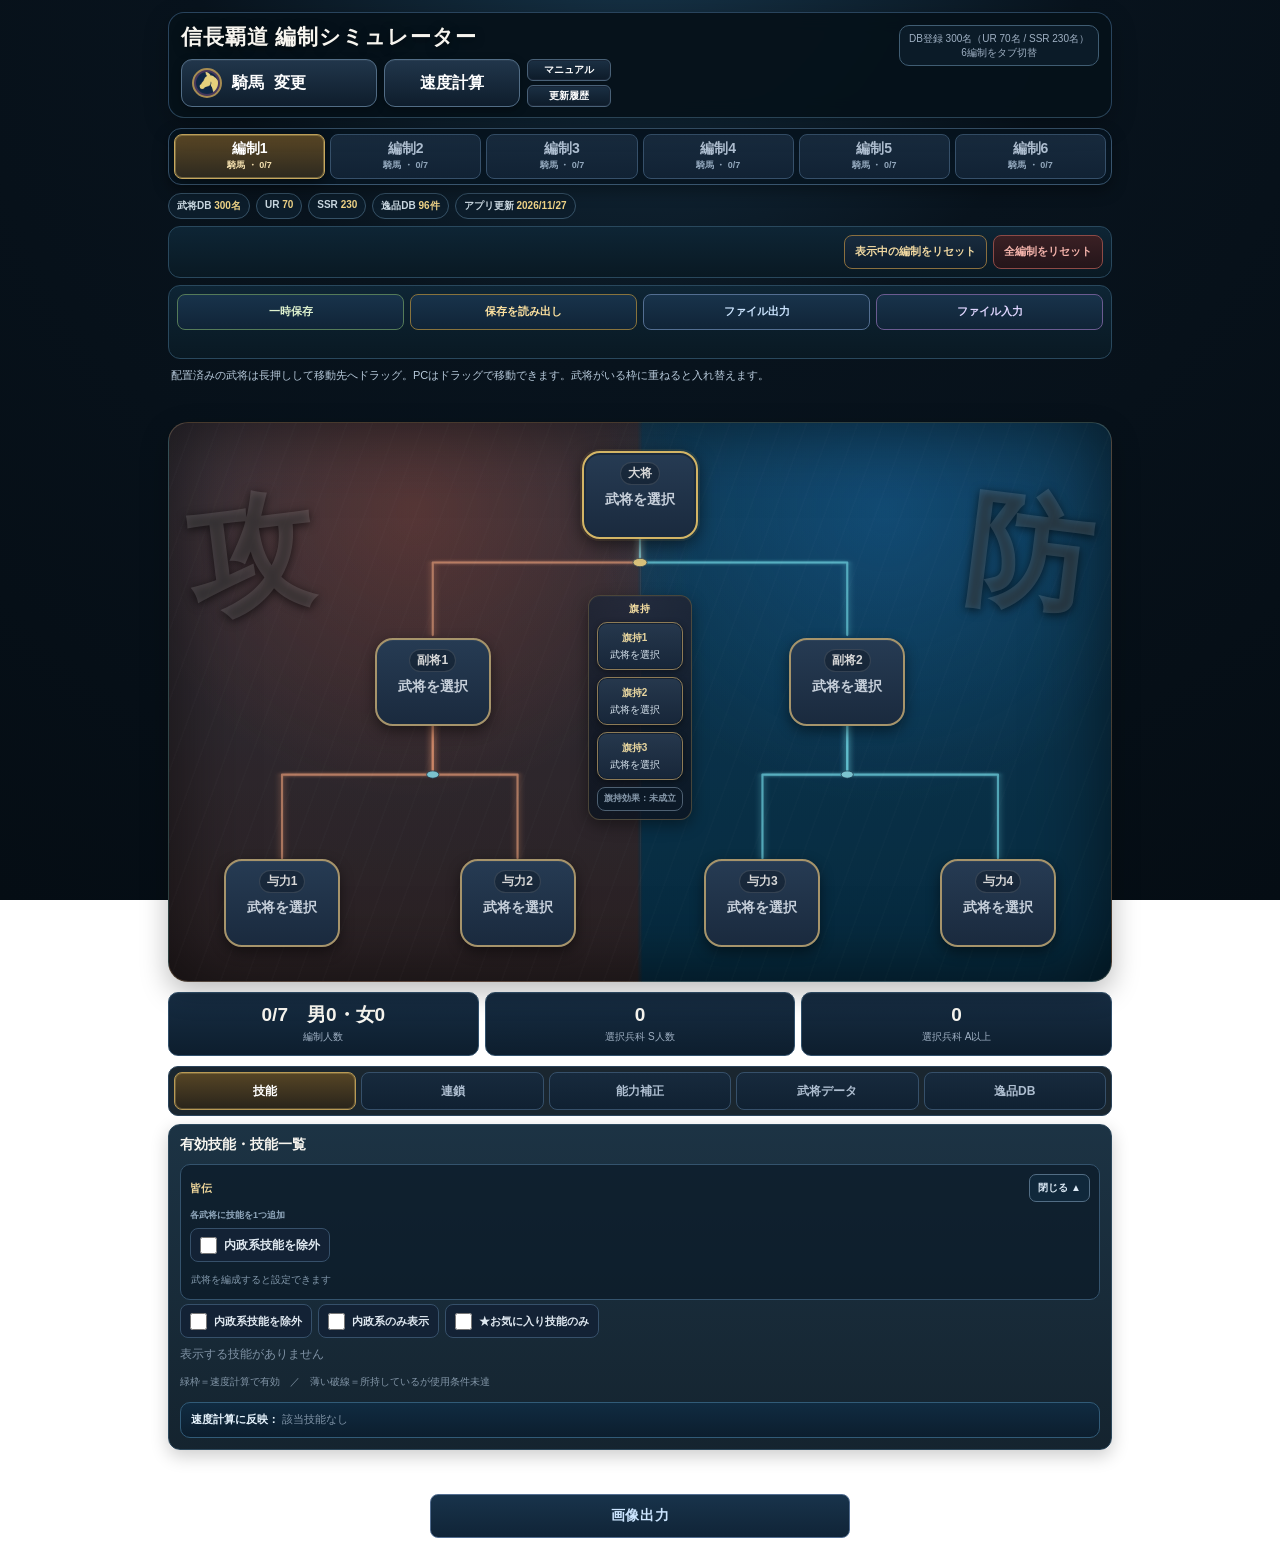
==== commit ee8df35a: "Fill Hadou DB entry: 伊達成実(UR) / 発動間隔" ====
--- a/index.html
+++ b/index.html
@@ -755,7 +755,7 @@
 <script src="release.js"></script>
 <script>
 // DB_SOURCE: 信長覇道_武将DB_最新版_20261001.xlsx / UR55 + SSR227 = 282 / 2026-10-01統合
-const DB = [{"武将名":"織田信長(UR)","レアリティ":"UR","天賦":1100,"足軽":"S","騎馬":"A","弓":"S","鉄砲":"A","剣豪":"C","忍者":"C","縁1":"織田家","縁2":"傾奇者","縁3":"茶の湯","縁4":"鷹","縁5":"南蛮趣味","戦法名":"六天魔王・真","戦法効果":"自身と一門衆を含む味方3部隊の攻撃、防御、破壊を50%上昇し、撃心発生上昇50%を付与攻撃対象が部隊の場合、対象を含む敵3部隊に知略350％の攻撃をし、混乱を付与攻撃対象が物体の場合、対象に破壊350%の攻撃をし範囲内の敵2部隊に知略350%の攻撃をし、混乱を付与","発動間隔":30,"基礎連鎖":16,"連鎖順":"早い","技能1":"武略","技能2":"監督","技能3":"風雲","技能4":"布武","詳細ページURL":"https://gamewith.jp/nobunaga-hadou/article/show/531599","性別":"男","Web技能情報":[{"name":"武略","unlock":"レベル10で解放"},{"name":"監督","unlock":"レベル20で解放"},{"name":"風雲","unlock":"レベル30で解放"},{"name":"布武","unlock":"UR将星ランク4、レベル40で解放"}],"確認日":"2026-10-30","追縁公開情報":["軍神(UR★7)","築城名人(UR★7)"]},{"武将名":"武田信玄(UR)","レアリティ":"UR","天賦":1100,"足軽":"A","騎馬":"S","弓":"S","鉄砲":"C","剣豪":"C","忍者":"A","縁1":"武田家","縁2":"幕下","縁3":"源氏","縁4":"虎","縁5":"治水名人","戦法名":"風林火山・真","戦法効果":"自身と一門衆を含む味方4部隊の攻撃、防御、武勇、知略を60％上昇し、泰然を付与対象を含む敵3部隊に知略300%の攻撃","発動間隔":30,"基礎連鎖":16,"連鎖順":"早い","技能1":"機略","技能2":"練磨","技能3":"慧眼","技能4":"詭道","詳細ページURL":"https://gamewith.jp/nobunaga-hadou/article/show/531598","性別":"男","Web技能情報":[{"name":"機略","unlock":"レベル10で解放"},{"name":"練磨","unlock":"レベル20で解放"},{"name":"慧眼","unlock":"レベル30で解放"},{"name":"詭道","unlock":"UR将星ランク4、レベル40で解放"}],"確認日":"2026-10-30","追縁公開情報":["教養(UR★7)","高家(UR★7)"]},{"武将名":"上杉謙信(UR)","レアリティ":"UR","天賦":1100,"足軽":"S","騎馬":"S","弓":"A","鉄砲":"C","剣豪":"A","忍者":"B","縁1":"上杉家","縁2":"平氏","縁3":"軍神","縁4":"龍","縁5":"酒豪","戦法名":"毘沙門天・真","戦法効果":"自身1部隊の弱化効果を全て打ち消す自身と一門衆を含む味方3部隊に3回の金剛3%と戦法速度上昇20%、見切を付与対象を含む敵4部隊の強化効果を3つ打ち消し武勇400％の攻撃","発動間隔":30,"基礎連鎖":16,"連鎖順":"遅い","技能1":"武略","技能2":"警戒","技能3":"神将","技能4":"神気","詳細ページURL":"https://gamewith.jp/nobunaga-hadou/article/show/531597","性別":"男","Web技能情報":[{"name":"武略","unlock":"レベル10で解放"},{"name":"警戒","unlock":"レベル20で解放"},{"name":"神将","unlock":"レベル30で解放"},{"name":"神気","unlock":"UR将星ランク4、レベル40で解放"}],"確認日":"2026-10-30","追縁公開情報":["無双(UR★7)","巨漢(UR★7)"]},{"武将名":"帰蝶(UR)","レアリティ":"UR","天賦":1100,"足軽":"A","騎馬":"B","弓":"S","鉄砲":"S","剣豪":"C","忍者":"C","縁1":"斎藤家","縁2":"織田家","縁3":"姫/巫女","縁4":"女丈夫","縁5":"南蛮趣味","戦法名":"帰蝶の舞・真","戦法効果":"自身と一門衆を含む味方3部隊の知略、破壊を30％上昇し攻撃速度上昇20%、会心威力上昇50%を付与対象を含む敵3部隊に同討を付与","発動間隔":30,"基礎連鎖":20,"連鎖順":"早い","技能1":"一心","技能2":"農業","技能3":"仁愛Ⅰ","技能4":"仁愛Ⅱ","詳細ページURL":"https://gamewith.jp/nobunaga-hadou/article/show/531596","性別":"女","Web技能情報":[{"name":"一心","unlock":"レベル10で解放"},{"name":"農業","unlock":"レベル20で解放"},{"name":"仁愛Ⅰ","unlock":"レベル30で解放"},{"name":"仁愛Ⅱ","unlock":"UR将星ランク4、レベル40で解放"}],"確認日":"2026-10-30","追縁公開情報":["藤原氏(UR★7)","律義者(UR★7)"]},{"武将名":"お市(UR)","レアリティ":"UR","天賦":1050,"足軽":"S","騎馬":"S","弓":"A","鉄砲":"B","剣豪":"C","忍者":"C","縁1":"織田家","縁2":"浅井朝倉家","縁3":"姫/巫女","縁4":"教養","縁5":"渉外役","戦法名":"優美高妙・真","戦法効果":"自身と一門衆を含む味方3部隊の知略を40%上昇し1回の硬壁、3回の強化打消無効、堅固10％を付与対象を含む敵3部隊に疑心20%を付与し知略250%の攻撃","発動間隔":35,"基礎連鎖":20,"連鎖順":"早い","技能1":"献身","技能2":"利殖","技能3":"慈悲","技能4":"絢爛","詳細ページURL":"https://gamewith.jp/nobunaga-hadou/article/show/531595","性別":"女","Web技能情報":[{"name":"献身","unlock":"レベル10で解放"},{"name":"利殖","unlock":"レベル20で解放"},{"name":"慈悲","unlock":"レベル30で解放"},{"name":"絢爛","unlock":"UR将星ランク4、レベル40で解放"}],"確認日":"2026-10-30","追縁公開情報":["豪傑(UR★7)","副将(UR★7)"]},{"武将名":"羽柴秀吉(UR)","レアリティ":"UR","天賦":1100,"足軽":"S","騎馬":"B","弓":"S","鉄砲":"B","剣豪":"C","忍者":"C","縁1":"羽柴家","縁2":"織田家","縁3":"築城名人","縁4":"攻城名人","縁5":"治水名人","戦法名":"千成衾・真","戦法効果":"自身と一門衆を含む味方3部隊の破壊を100％上昇し結束30％、攻撃速度上昇20%を付与対象を含む敵3部隊に破壊350%の攻撃","発動間隔":30,"基礎連鎖":20,"連鎖順":"早い","技能1":"好色","技能2":"早駆","技能3":"求心","技能4":"創意","詳細ページURL":"https://gamewith.jp/nobunaga-hadou/article/show/531594","性別":"男","Web技能情報":[{"name":"好色","unlock":"レベル10で解放"},{"name":"早駆","unlock":"レベル20で解放"},{"name":"求心","unlock":"レベル30で解放"},{"name":"創意","unlock":"UR将星ランク4、レベル40で解放"}],"確認日":"2026-10-30","追縁公開情報":["律義者(UR★7)","女丈夫(UR★7)"]},{"武将名":"柴田勝家(UR)","レアリティ":"UR","天賦":1050,"足軽":"A","騎馬":"S","弓":"B","鉄砲":"A","剣豪":"C","忍者":"C","縁1":"織田家","縁2":"四天王","縁3":"家老","縁4":"鬼/夜叉","縁5":"豪傑","戦法名":"鬼柴田・真","戦法効果":"自身と一門衆を含む味方3部隊の攻撃、破壊を30%上昇し高揚25%を付与対象を含む敵3部隊に武勇300%の攻撃をし、動揺を付与","発動間隔":30,"基礎連鎖":20,"連鎖順":"遅い","技能1":"豪勇","技能2":"警戒","技能3":"発奮","技能4":"牽引","詳細ページURL":"https://gamewith.jp/nobunaga-hadou/article/show/531697","性別":"男","Web技能情報":[{"name":"豪勇","unlock":"レベル10で解放"},{"name":"警戒","unlock":"レベル20で解放"},{"name":"発奮","unlock":"レベル30で解放"},{"name":"牽引","unlock":"UR将星ランク4、レベル40で解放"}],"確認日":"2026-10-30","追縁公開情報":["赤備え(UR★7)","攻城名人(UR★7)"]},{"武将名":"武田信繁(UR)","レアリティ":"UR","天賦":1000,"足軽":"B","騎馬":"S","弓":"S","鉄砲":"C","剣豪":"C","忍者":"C","縁1":"武田家","縁2":"源氏","縁3":"一門衆","縁4":"副将","縁5":"教養","戦法名":"一言九鼎・真","戦法効果":"自身と一門衆を含む味方4部隊の武勇、知略を40%上昇し結束10%を付与対象を含む敵2部隊に自部隊の武勇または知略の高い方の系統で250%の攻撃(同値の場合は武勇系統)","発動間隔":30,"基礎連鎖":20,"連鎖順":"早い","技能1":"柱石","技能2":"巡見","技能3":"活路","技能4":"機略","詳細ページURL":"https://gamewith.jp/nobunaga-hadou/article/show/531696","性別":"男","Web技能情報":[{"name":"柱石","unlock":"レベル10で解放"},{"name":"巡見","unlock":"レベル20で解放"},{"name":"活路","unlock":"レベル30で解放"},{"name":"機略","unlock":"UR将星ランク4、レベル40で解放"}],"確認日":"2026-10-30","追縁公開情報":["水軍(UR★7)","幕下(UR★7)"]},{"武将名":"長野業正(UR)","レアリティ":"UR","天賦":1050,"足軽":"S","騎馬":"B","弓":"S","鉄砲":"C","剣豪":"B","忍者":"C","縁1":"上杉家","縁2":"虎","縁3":"長寿","縁4":"籠城名人","縁5":"律儀者","戦法名":"上州の黄斑・真","戦法効果":"対象を含む敵3部隊に知略250%の攻撃自身と一門衆を含む味方2部隊に3回の硬壁、堅固10%、泰然を付与","発動間隔":35,"基礎連鎖":20,"連鎖順":"普通","技能1":"地利","技能2":"兵心","技能3":"一心","技能4":"守才","詳細ページURL":"https://gamewith.jp/nobunaga-hadou/article/show/531691","性別":"男","Web技能情報":[{"name":"地利","unlock":"レベル10で解放"},{"name":"兵心","unlock":"レベル20で解放"},{"name":"一心","unlock":"レベル30で解放"},{"name":"守才","unlock":"UR将星ランク4、レベル40で解放"}],"確認日":"2026-10-30","追縁公開情報":["教養(UR★7)","小姓(UR★7)"]},{"武将名":"北条綱成(UR)","レアリティ":"UR","天賦":1050,"足軽":"S","騎馬":"S","弓":"B","鉄砲":"C","剣豪":"C","忍者":"C","縁1":"北条家","縁2":"一門衆","縁3":"武辺者","縁4":"豪傑","縁5":"籠城名人","戦法名":"五色備え・真","戦法効果":"自身1部隊に1回の不退を付与自身と一門衆を含む味方3部隊に1回の強化打消無効、結束10%を付与対象を含む敵3部隊に武勇300%の攻撃","発動間隔":25,"基礎連鎖":20,"連鎖順":"遅い","技能1":"闘志","技能2":"警戒","技能3":"大勇","技能4":"心突","詳細ページURL":"https://gamewith.jp/nobunaga-hadou/article/show/531690","性別":"男","Web技能情報":[{"name":"闘志","unlock":"レベル10で解放"},{"name":"警戒","unlock":"レベル20で解放"},{"name":"大勇","unlock":"レベル30で解放"},{"name":"心突","unlock":"UR将星ランク4、レベル40で解放"}],"確認日":"2026-10-30","追縁公開情報":["律義者(UR★7)","高家(UR★7)"]},{"武将名":"藤堂高虎(UR)","レアリティ":"UR","天賦":1000,"足軽":"S","騎馬":"S","弓":"B","鉄砲":"B","剣豪":"C","忍者":"C","縁1":"浅井朝倉家","縁2":"羽柴家","縁3":"巨漢","縁4":"築城名人","縁5":"藩祖","戦法名":"五常の戒・真","戦法効果":"対象を含む敵4部隊の攻撃、防御、武勇、知略、破壊を30%低下対象を含む敵3部隊に知略250%の攻撃","発動間隔":30,"基礎連鎖":16,"連鎖順":"早い","技能1":"功名","技能2":"石工","技能3":"武略","技能4":"速攻","詳細ページURL":"https://gamewith.jp/nobunaga-hadou/article/show/531689","性別":"男","Web技能情報":[{"name":"功名","unlock":"レベル10で解放"},{"name":"石工","unlock":"レベル20で解放"},{"name":"武略","unlock":"レベル30で解放"},{"name":"速攻","unlock":"UR将星ランク4、レベル40で解放"}],"確認日":"2026-10-30","追縁公開情報":["伊達最上家(UR★7)","今川家(UR★7)"]},{"武将名":"本多正信(UR)","レアリティ":"UR","天賦":1000,"足軽":"S","騎馬":"A","弓":"A","鉄砲":"C","剣豪":"C","忍者":"C","縁1":"徳川家","縁2":"軍師","縁3":"家老","縁4":"奉行","縁5":"鷹","戦法名":"非常の器・真","戦法効果":"対象を含む敵3部隊の防御、機動を25%低下対象を含む敵4部隊に炎上3%、混乱、同討を付与","発動間隔":30,"基礎連鎖":16,"連鎖順":"普通","技能1":"才気","技能2":"振興","技能3":"封殺","技能4":"速攻","詳細ページURL":"https://gamewith.jp/nobunaga-hadou/article/show/531688","性別":"男","Web技能情報":[{"name":"才気","unlock":"レベル10で解放"},{"name":"振興","unlock":"レベル20で解放"},{"name":"封殺","unlock":"レベル30で解放"},{"name":"速攻","unlock":"UR将星ランク4、レベル40で解放"}],"確認日":"2026-10-30","追縁公開情報":["射撃名人(UR★7)","赤備え(UR★7)"]},{"武将名":"斎藤朝信(UR)","レアリティ":"UR","天賦":1000,"足軽":"S","騎馬":"S","弓":"B","鉄砲":"C","剣豪":"C","忍者":"C","縁1":"上杉家","縁2":"家老","縁3":"奉行","縁4":"渉外役","縁5":"律儀者","戦法名":"越後の鍾馗・真","戦法効果":"対象を含む敵2部隊の知略を30%低下させ萎縮を付与し自部隊の武勇または知略の高い方の系統で250%の攻撃(同値の場合は武勇系統)自身と一門衆を含む味方3部隊の破壊を30%上昇","発動間隔":25,"基礎連鎖":16,"連鎖順":"普通","技能1":"威風","技能2":"兵心","技能3":"応報","技能4":"牽引","詳細ページURL":"https://gamewith.jp/nobunaga-hadou/article/show/531687","性別":"男","Web技能情報":[{"name":"威風","unlock":"レベル10で解放"},{"name":"兵心","unlock":"レベル20で解放"},{"name":"応報","unlock":"レベル30で解放"},{"name":"牽引","unlock":"UR将星ランク4、レベル40で解放"}],"確認日":"2026-10-30","追縁公開情報":["謀略家(UR★7)","刀剣(UR★7)"]},{"武将名":"早川殿(UR)","レアリティ":"UR","天賦":1000,"足軽":"S","騎馬":"A","弓":"A","鉄砲":"C","剣豪":"C","忍者":"C","縁1":"北条家","縁2":"今川家","縁3":"平氏","縁4":"姫/巫女","縁5":"女丈夫","戦法名":"双宿双飛・真","戦法効果":"自身と一門衆を含む味方3部隊の攻撃、武勇、知略、破壊を50%上昇","発動間隔":25,"基礎連鎖":16,"連鎖順":"早い","技能1":"慈悲","技能2":"農業","技能3":"内助","技能4":"敬愛","詳細ページURL":"https://gamewith.jp/nobunaga-hadou/article/show/531686","性別":"女","Web技能情報":[{"name":"慈悲","unlock":"レベル10で解放"},{"name":"農業","unlock":"レベル20で解放"},{"name":"内助","unlock":"レベル30で解放"},{"name":"敬愛","unlock":"UR将星ランク4、レベル40で解放"}],"確認日":"2026-10-30","追縁公開情報":["長寿(UR★7)","射撃名人(UR★7)"]},{"武将名":"立花道雪(UR)","レアリティ":"UR","天賦":1100,"足軽":"S","騎馬":"A","弓":"B","鉄砲":"S","剣豪":"C","忍者":"C","縁1":"大友家","縁2":"軍神","縁3":"鬼/夜叉","縁4":"武辺者","縁5":"豪傑","戦法名":"鬼道雪・真","戦法効果":"自身と一門衆を含む味方3部隊に会心威力上昇75%を付与し通常攻撃威力を3%累加(重複可・打消不可)対象を含む敵3部隊に自部隊の武勇または知略の高い方の系統で300%の攻撃をし(同値の場合は武勇系統)防御を40%低下さらに恐慌4%、自滅を付与","発動間隔":30,"基礎連鎖":20,"連鎖順":"遅い","技能1":"一心","技能2":"練磨","技能3":"一閃","技能4":"早合","詳細ページURL":"https://gamewith.jp/nobunaga-hadou/article/show/537082","性別":"男","Web技能情報":[{"name":"一心","unlock":"レベル10で解放"},{"name":"練磨","unlock":"レベル20で解放"},{"name":"一閃","unlock":"レベル30で解放"},{"name":"早合","unlock":"UR将星ランク4、レベル40で解放"}],"確認日":"2026-10-30","追縁公開情報":["講談(UR★7)","水軍(UR★7)"]},{"武将名":"今川義元(UR)","レアリティ":"UR","天賦":1100,"足軽":"A","騎馬":"A","弓":"S","鉄砲":"C","剣豪":"S","忍者":"C","縁1":"今川家","縁2":"幕下","縁3":"源氏","縁4":"高家","縁5":"教養","戦法名":"海道一の弓取・真","戦法効果":"自身と一門衆を含む味方3部隊の攻撃、破壊を40%上昇し高揚30%を付与対象を含む敵3部隊に孤立を付与し知略300%の攻撃敵部隊より知略が上回っている場合その差に応じて威力が上昇(最大450%)","発動間隔":30,"基礎連鎖":16,"連鎖順":"早い","技能1":"威光","技能2":"監督","技能3":"俊才","技能4":"聡慧","詳細ページURL":"https://gamewith.jp/nobunaga-hadou/article/show/539970","性別":"男","Web技能情報":[{"name":"威光","unlock":"レベル10で解放"},{"name":"監督","unlock":"レベル20で解放"},{"name":"俊才","unlock":"レベル30で解放"},{"name":"聡慧","unlock":"UR将星ランク4、レベル40で解放"}],"確認日":"2026-10-30","追縁公開情報":["牢人(UR★7)","龍(UR★7)"]},{"武将名":"ねね(UR)","レアリティ":"UR","天賦":1050,"足軽":"S","騎馬":"C","弓":"S","鉄砲":"A","剣豪":"C","忍者":"C","縁1":"羽柴家","縁2":"織田家","縁3":"女丈夫","縁4":"長寿","縁5":"茶の湯","戦法名":"湖月光滲・真","戦法効果":"自身1部隊の攻撃、破壊を40%上昇し、会心威力上昇50%を付与(UR将星ランク4以上の場合は自身と一門衆を含む味方2部隊、URの将星ランク7の場合は自身と一門衆を含む味方3部隊に付与)さらに自身と一門衆を含む味方3部隊に高揚20%を付与対象を含む敵3部隊に破壊200%の攻撃","発動間隔":25,"基礎連鎖":20,"連鎖順":"早い","技能1":"内助","技能2":"農業","技能3":"紐帯","技能4":"扶陽","詳細ページURL":"https://gamewith.jp/nobunaga-hadou/article/show/544346","性別":"女","Web技能情報":[{"name":"内助","unlock":"レベル10で解放"},{"name":"農業","unlock":"レベル20で解放"},{"name":"紐帯","unlock":"レベル30で解放"},{"name":"扶陽","unlock":"UR将星ランク4、レベル40で解放"}],"確認日":"2026-10-30","追縁公開情報":["一門衆(UR★7)","治水名人(UR★7)"]},{"武将名":"UR前田慶次(花の慶次)","レアリティ":"UR","天賦":1100,"足軽":"S","騎馬":"S","弓":"A","鉄砲":"C","剣豪":"A","忍者":"S","縁1":"上杉家","縁2":"傾奇者","縁3":"酒豪","縁4":"巨漢","縁5":"槍名人","戦法名":"大ふへん者・真","戦法効果":"自身と一門衆を含む味方4部隊に見切を付与対象を含む敵4部隊に萎縮、露呈を付与し、武勇300％の攻撃(部隊内の兵科適性Sの人数×10%、威力上昇)(自身のUR将星ランク×10%、威力上昇)","発動間隔":30,"基礎連鎖":16,"連鎖順":"普通","技能1":"大勇","技能2":"警戒","技能3":"慶雲","技能4":"彼方","詳細ページURL":"https://gamewith.jp/nobunaga-hadou/article/show/546055","性別":"男","Web技能情報":[{"name":"大勇","unlock":"レベル10で解放"},{"name":"警戒","unlock":"レベル20で解放"},{"name":"慶雲","unlock":"レベル30で解放"},{"name":"彼方","unlock":"UR将星ランク4、レベル40で解放"}],"確認日":"2026-10-30","追縁公開情報":["虎(UR★7)","官位者(UR★7)"]},{"武将名":"UR直江兼続(花の慶次)","レアリティ":"UR","天賦":1050,"足軽":"A","騎馬":"S","弓":"S","鉄砲":"C","剣豪":"C","忍者":"C","縁1":"上杉家","縁2":"律儀者","縁3":"軍師","縁4":"巨漢","縁5":"家老","戦法名":"憤怒の一喝・真","戦法効果":"自身と一門衆を含む味方2部隊の弱化効果を3つ打ち消し(URの将星ランク4以上の場合は味方3部隊、URの将星ランク7の場合は味方4部隊)自身と一門衆を含む味方3部隊の攻撃、武勇、知略、破壊を40%上昇させ、対象を含む敵3部隊に自部隊の武勇または知略の高い方の系統で300%の攻撃(同値の場合は武勇系統)","発動間隔":30,"基礎連鎖":16,"連鎖順":"早い","技能1":"発奮","技能2":"監督","技能3":"気魄","技能4":"大勇","詳細ページURL":"https://gamewith.jp/nobunaga-hadou/article/show/546054","性別":"男","Web技能情報":[{"name":"発奮","unlock":"レベル10で解放"},{"name":"監督","unlock":"レベル20で解放"},{"name":"気魄","unlock":"レベル30で解放"},{"name":"大勇","unlock":"UR将星ランク4、レベル40で解放"}],"確認日":"2026-10-30","追縁公開情報":["龍(UR★7)","四天王(UR★7)"]},{"武将名":"URまつ(花の慶次)","レアリティ":"UR","天賦":1050,"足軽":"S","騎馬":"A","弓":"B","鉄砲":"S","剣豪":"C","忍者":"C","縁1":"羽柴家","縁2":"姫/巫女","縁3":"女丈夫","縁4":"渉外役","縁5":"教養","戦法名":"野菊の誓い・真","戦法効果":"自身と一門衆を含む味方2部隊に1回の硬壁を付与(URの将星ランク4以上の場合は味方3部隊、URの将星ランク7の場合は味方4部隊に付与)自身と一門衆を含む味方4部隊の弱化効果を全て打ち消し、治癒5%を付与さらに3回の強化打消無効を付与し負傷兵を最大兵力の30%回復","発動間隔":25,"基礎連鎖":20,"連鎖順":"早い","技能1":"慈悲","技能2":"人脈","技能3":"清爽","技能4":"絢爛","詳細ページURL":"https://gamewith.jp/nobunaga-hadou/article/show/546053","性別":"女","Web技能情報":[{"name":"慈悲","unlock":"レベル10で解放"},{"name":"人脈","unlock":"レベル20で解放"},{"name":"清爽","unlock":"レベル30で解放"},{"name":"絢爛","unlock":"UR将星ランク4、レベル40で解放"}],"確認日":"2026-10-30","追縁公開情報":["鬼/夜叉(UR★7)","下剋上(UR★7)"]},{"武将名":"奥村助右衛門(UR)","レアリティ":"UR","天賦":1100,"足軽":"S","騎馬":"S","弓":"C","鉄砲":"B","剣豪":"A","忍者":"C","縁1":"傾奇者","縁2":"律儀者","縁3":"槍名人","縁4":"豪傑","縁5":"家老","戦法名":"名に涯はなし・真","戦法効果":"自身1部隊に1回の不退を付与(UR将星ランク4以上の場合は2回UR将星ランク7の場合は4回)自身と一門衆を含む味方3部隊の攻撃、防御を50%上昇し、2回の金剛3%、泰然を付与対象を含む敵3部隊に武勇300%の攻撃","発動間隔":30,"基礎連鎖":16,"連鎖順":"普通","技能1":"大勇","技能2":"練磨","技能3":"武略","技能4":"静胆","詳細ページURL":"https://gamewith.jp/nobunaga-hadou/article/show/548825","性別":"男","Web技能情報":[{"name":"大勇","unlock":"レベル10で解放"},{"name":"練磨","unlock":"レベル20で解放"},{"name":"武略","unlock":"レベル30で解放"},{"name":"静胆","unlock":"UR将星ランク4、レベル40で解放"}],"確認日":"2026-10-30","追縁公開情報":["藤原氏(UR★7)","律義者(UR★7)"]},{"武将名":"明智光秀(UR)","レアリティ":"UR","天賦":1100,"足軽":"S","騎馬":"B","弓":"C","鉄砲":"S","剣豪":"C","忍者":"A","縁1":"宗我部明智家","縁2":"四天王","縁3":"教養","縁4":"茶の湯","縁5":"射撃名人","戦法名":"神智明晰・真","戦法効果":"対象を含む敵2部隊の強化効果をすべて打ち消す対象を含む敵3部隊に知略350%の攻撃をし、防御を30%低下、炎上3%、攻撃速度低下20%、混乱を付与","発動間隔":30,"基礎連鎖":16,"連鎖順":"普通","技能1":"機略","技能2":"兵站","技能3":"才気","技能4":"離間","詳細ページURL":"https://gamewith.jp/nobunaga-hadou/article/show/546056","性別":"男","Web技能情報":[{"name":"機略","unlock":"レベル10で解放"},{"name":"兵站","unlock":"レベル20で解放"},{"name":"才気","unlock":"レベル30で解放"},{"name":"離間","unlock":"UR将星ランク4、レベル40で解放"}],"確認日":"2026-10-30","追縁公開情報":["羽柴家(UR★7)","一門衆(UR★7)"]},{"武将名":"島津義久(UR)","レアリティ":"UR","天賦":1100,"足軽":"S","騎馬":"C","弓":"B","鉄砲":"S","剣豪":"C","忍者":"B","縁1":"島津家","縁2":"茶の湯","縁3":"教養","縁4":"長寿","縁5":"射撃名人","戦法名":"三州総大将・真","戦法効果":"自身1部隊に高揚35%、結束20%を付与自身と一門衆を含む味方3部隊に会心威力上昇75%を付与し、通常攻撃威力を3%累加(重複可・打消不可)対象を含む敵3部隊に自部隊の武勇または知略の高い方の系統で300%の攻撃(同値の場合は知略系統)","発動間隔":30,"基礎連鎖":16,"連鎖順":"遅い","技能1":"一心","技能2":"人脈","技能3":"鬼気","技能4":"賢兄","詳細ページURL":"https://gamewith.jp/nobunaga-hadou/article/show/546057","性別":"男","Web技能情報":[{"name":"一心","unlock":"レベル10で解放"},{"name":"人脈","unlock":"レベル20で解放"},{"name":"鬼気","unlock":"レベル30で解放"},{"name":"賢兄","unlock":"UR将星ランク4、レベル40で解放"}],"確認日":"2026-10-30","追縁公開情報":["豪傑(UR★7)","謀略家(UR★7)"]},{"武将名":"大友宗麟(UR)","レアリティ":"UR","天賦":1100,"足軽":"B","騎馬":"S","弓":"C","鉄砲":"S","剣豪":"C","忍者":"A","縁1":"大友家","縁2":"幕下","縁3":"教養","縁4":"茶の湯","縁5":"南蛮趣味","戦法名":"上下天光・真","戦法効果":"自身と一門衆を含む味方3部隊の防御、武勇、知略、破壊を50%上昇し、見切を付与対象を含む敵3部隊に知略300%の攻撃","発動間隔":35,"基礎連鎖":16,"連鎖順":"早い","技能1":"威光","技能2":"監督","技能3":"信心","技能4":"尊護","詳細ページURL":"https://gamewith.jp/nobunaga-hadou/article/show/546058","性別":"男","Web技能情報":[{"name":"威光","unlock":"レベル10で解放"},{"name":"監督","unlock":"レベル20で解放"},{"name":"信心","unlock":"レベル30で解放"},{"name":"尊護","unlock":"UR将星ランク4、レベル40で解放"}],"確認日":"2026-10-30","追縁公開情報":["源氏(UR★7)","雑賀本願寺(UR★7)"]},{"武将名":"鍋島直茂(UR)","レアリティ":"UR","天賦":1050,"足軽":"C","騎馬":"S","弓":"B","鉄砲":"S","剣豪":"B","忍者":"A","縁1":"龍造寺家","縁2":"謀略家","縁3":"軍師","縁4":"家老","縁5":"藩祖","戦法名":"仁王門・真","戦法効果":"自身と一門衆を含む味方3部隊の武勇、知略を30%上昇対象を含む敵2部隊に自部隊の武勇または知略の高い方の系統で300%の攻撃(同値の場合は武勇系統)自身1部隊に堅固10%、泰然を付与","発動間隔":30,"基礎連鎖":20,"連鎖順":"遅い","技能1":"発奮","技能2":"監督","技能3":"忠義","技能4":"烈撃","詳細ページURL":"https://gamewith.jp/nobunaga-hadou/article/show/546212","性別":"男","Web技能情報":[{"name":"発奮","unlock":"レベル10で解放"},{"name":"監督","unlock":"レベル20で解放"},{"name":"忠義","unlock":"レベル30で解放"},{"name":"烈撃","unlock":"UR将星ランク4、レベル40で解放"}],"確認日":"2026-10-30","追縁公開情報":["甲賀(UR★7)","小姓(UR★7)"]},{"武将名":"滝川一益(UR)","レアリティ":"UR","天賦":1000,"足軽":"A","騎馬":"A","弓":"B","鉄砲":"S","剣豪":"C","忍者":"S","縁1":"織田家","縁2":"四天王","縁3":"甲賀","縁4":"水軍","縁5":"射撃名人","戦法名":"百発必中・真","戦法効果":"対象を含む敵2部隊の攻撃を20%低下対象を含む敵3部隊に知略200%の攻撃兵科適性Sの兵科で発動した場合、自身1部隊に高揚50%を付与","発動間隔":30,"基礎連鎖":20,"連鎖順":"遅い","技能1":"遠射","技能2":"振興","技能3":"突貫","技能4":"牽引","詳細ページURL":"https://gamewith.jp/nobunaga-hadou/article/show/546213","性別":"男","Web技能情報":[{"name":"遠射","unlock":"レベル10で解放"},{"name":"振興","unlock":"レベル20で解放"},{"name":"突貫","unlock":"レベル30で解放"},{"name":"牽引","unlock":"UR将星ランク4、レベル40で解放"}],"確認日":"2026-10-30","追縁公開情報":["無双(UR★7)","平氏(UR★7)"]},{"武将名":"宇喜多直家(UR)","レアリティ":"UR","天賦":1050,"足軽":"S","騎馬":"B","弓":"S","鉄砲":"A","剣豪":"C","忍者":"C","縁1":"宇喜多家","縁2":"毛利家","縁3":"織田家","縁4":"下剋上","縁5":"謀略家","戦法名":"暗中飛躍・真","戦法効果":"対象を含む敵3部隊に病毒3%、混乱を付与し、知略300%の攻撃","発動間隔":30,"基礎連鎖":12,"連鎖順":"遅い","技能1":"機略","技能2":"利殖","技能3":"駆逐","技能4":"叡智","詳細ページURL":"https://gamewith.jp/nobunaga-hadou/article/show/546214","性別":"男","Web技能情報":[{"name":"機略","unlock":"レベル10で解放"},{"name":"利殖","unlock":"レベル20で解放"},{"name":"駆逐","unlock":"レベル30で解放"},{"name":"叡智","unlock":"UR将星ランク4、レベル40で解放"}],"確認日":"2026-10-30","追縁公開情報":["水軍(UR★7)","斎藤家(UR★7)"]},{"武将名":"龍造寺隆信(UR)","レアリティ":"UR","天賦":1050,"足軽":"S","騎馬":"A","弓":"C","鉄砲":"S","剣豪":"C","忍者":"B","縁1":"龍造寺家","縁2":"謀略家","縁3":"無双","縁4":"巨漢","縁5":"豪傑","戦法名":"肥前の熊・真","戦法効果":"自身と一門衆を含む味方3部隊の武勇を40%上昇させ戦法威力を3%累加(重複可・打消不可)対象を含む敵3部隊に武勇300%の攻撃をし、動揺、恐怖を付与","発動間隔":30,"基礎連鎖":16,"連鎖順":"普通","技能1":"気合","技能2":"警戒","技能3":"一心","技能4":"烈撃","詳細ページURL":"https://gamewith.jp/nobunaga-hadou/article/show/546215","性別":"男","Web技能情報":[{"name":"気合","unlock":"レベル10で解放"},{"name":"警戒","unlock":"レベル20で解放"},{"name":"一心","unlock":"レベル30で解放"},{"name":"烈撃","unlock":"UR将星ランク4、レベル40で解放"}],"確認日":"2026-10-30","追縁公開情報":["大友家(UR★7)","僧侶(UR★7)"]},{"武将名":"北条氏康(UR)","レアリティ":"UR","天賦":1100,"足軽":"S","騎馬":"A","弓":"B","鉄砲":"A","剣豪":"C","忍者":"S","縁1":"北条家","縁2":"平氏","縁3":"虎","縁4":"教養","縁5":"籠城名人","戦法名":"理世撫民・真","戦法効果":"自身と一門衆を含む味方3部隊の弱化効果を3つ打ち消し堅固15％、断策30%、悠然を付与対象を含む敵3部隊の強化効果を3つ打ち消し、知略300%の攻撃","発動間隔":30,"基礎連鎖":16,"連鎖順":"早い","技能1":"鬼気","技能2":"監督","技能3":"柱石","技能4":"獅咆","詳細ページURL":"https://gamewith.jp/nobunaga-hadou/article/show/552238","性別":"男","Web技能情報":[{"name":"鬼気","unlock":"レベル10で解放"},{"name":"監督","unlock":"レベル20で解放"},{"name":"柱石","unlock":"レベル30で解放"},{"name":"獅咆","unlock":"UR将星ランク4、レベル40で解放"}],"確認日":"2026-10-30","追縁公開情報":["射撃名人(UR★7)","水軍(UR★7)"]},{"武将名":"朝倉宗滴(UR)","レアリティ":"UR","天賦":1100,"足軽":"S","騎馬":"S","弓":"S","鉄砲":"C","剣豪":"C","忍者":"C","縁1":"浅井朝倉家","縁2":"鷹","縁3":"講談","縁4":"軍師","縁5":"鬼/夜叉","戦法名":"勝事本候・真","戦法効果":"自身1部隊に見切を付与対象を含む敵3部隊の攻撃、武勇、知略を40％低下させ武勇と知略の高い方の系統で300％の攻撃(同値の場合は武勇系統兵力50％以下の場合、兵力が少ないほど威力上昇。最大600%)さらに大将で発動した場合、対象を含む敵3部隊の戦法ゲージを15%奪う(戦法ゲージ上昇は上限20%)","発動間隔":30,"基礎連鎖":16,"連鎖順":"遅い","技能1":"鬼謀","技能2":"巡見","技能3":"硬骨","技能4":"巧手","詳細ページURL":"https://gamewith.jp/nobunaga-hadou/article/show/558901","性別":"男","Web技能情報":[{"name":"鬼謀","unlock":"レベル10で解放"},{"name":"巡見","unlock":"レベル20で解放"},{"name":"硬骨","unlock":"レベル30で解放"},{"name":"巧手","unlock":"UR将星ランク4、レベル40で解放"}],"確認日":"2026-10-30","追縁公開情報":["虎(UR★7)","官位者(UR★7)"]},{"武将名":"織田信長(鉄砲/UR)","レアリティ":"UR","天賦":1100,"足軽":"S","騎馬":"C","弓":"A","鉄砲":"S","剣豪":"C","忍者":"C","縁1":"織田家","縁2":"射撃名人","縁3":"茶の湯","縁4":"下剋上","縁5":"南蛮趣味","戦法名":"三段撃ち・真","戦法効果":"対象を含む敵4部隊に知略300％の攻撃自身1部隊に攻撃速度上昇30%を付与自身と一門衆を含む味方3部隊に高揚20%を付与通常攻撃威力を5%累加(重複可・打消不可)","発動間隔":30,"基礎連鎖":16,"連鎖順":"遅い","技能1":"武略","技能2":"口利","技能3":"連射","技能4":"普天","詳細ページURL":"https://gamewith.jp/nobunaga-hadou/article/show/561796","性別":"男","Web技能情報":[{"name":"武略","unlock":"レベル10で解放"},{"name":"口利","unlock":"レベル20で解放"},{"name":"連射","unlock":"レベル30で解放"},{"name":"普天","unlock":"UR将星ランク4、レベル40で解放"}],"確認日":"2026-10-30","追縁公開情報":["豪傑(UR★7)","縦横家(UR★7)"]},{"武将名":"上泉信綱(UR)","レアリティ":"UR","天賦":1100,"足軽":"S","騎馬":"A","弓":"C","鉄砲":"C","剣豪":"S","忍者":"C","縁1":"上杉家","縁2":"幕下","縁3":"槍名人","縁4":"無双","縁5":"豪傑","戦法名":"転・真","戦法効果":"対象を含む敵3部隊に武勇350％の攻撃(圧迫が付与されている敵部隊へは威力100％上昇)自身1部隊に3回の強化打消無効、3回の閃心、会心威力上昇75％、泰然を付与","発動間隔":30,"基礎連鎖":16,"連鎖順":"普通","技能1":"兵家","技能2":"兵站","技能3":"無形","技能4":"自在","詳細ページURL":"https://gamewith.jp/nobunaga-hadou/article/show/561795","性別":"男","Web技能情報":[{"name":"兵家","unlock":"レベル10で解放"},{"name":"兵站","unlock":"レベル20で解放"},{"name":"無形","unlock":"レベル30で解放"},{"name":"自在","unlock":"UR将星ランク4、レベル40で解放"}],"確認日":"2026-10-30","追縁公開情報":["講談(UR★7)","講談(UR★7)"]},{"武将名":"服部半蔵(UR)","レアリティ":"UR","天賦":1100,"足軽":"S","騎馬":"C","弓":"S","鉄砲":"C","剣豪":"C","忍者":"S","縁1":"徳川家","縁2":"伊賀","縁3":"鬼/夜叉","縁4":"講談","縁5":"律儀者","戦法名":"鬼神閃燿・真","戦法効果":"自身と一門衆を含む味方3部隊の知略、破壊を40％上昇させ、戦法速度上昇20%を付与攻撃対象が部隊の場合対象を含む敵3部隊に同討、炎上4%を付与し、知略300%の攻撃攻撃対象が物体の場合、対象に破壊300%の攻撃をし、範囲内の敵2部隊に同討、炎上4%を付与し、知略300%の攻撃","発動間隔":30,"基礎連鎖":16,"連鎖順":"早い","技能1":"柱石","技能2":"振興","技能3":"狐走","技能4":"破砕","詳細ページURL":"https://gamewith.jp/nobunaga-hadou/article/show/561794","性別":"男","Web技能情報":[{"name":"柱石","unlock":"レベル10で解放"},{"name":"振興","unlock":"レベル20で解放"},{"name":"狐走","unlock":"レベル30で解放"},{"name":"破砕","unlock":"UR将星ランク4、レベル40で解放"}],"確認日":"2026-10-30","追縁公開情報":["牢人(UR★7)","奉行(UR★7)"]},{"武将名":"黒田官兵衛(UR)","レアリティ":"UR","天賦":1100,"足軽":"S","騎馬":"A","弓":"A","鉄砲":"S","剣豪":"C","忍者":"C","縁1":"黒田家","縁2":"羽柴家","縁3":"軍師","縁4":"茶の湯","縁5":"築城名人","戦法名":"今張良・真","戦法効果":"対象を含む敵3部隊の攻撃、知略を40％低下させ、戦法速度低下20％、消沈を付与し、知略300％の攻撃さらに3回の強化無効を付与","発動間隔":30,"基礎連鎖":16,"連鎖順":"普通","技能1":"封殺","技能2":"兵站","技能3":"看破","技能4":"先覚","詳細ページURL":"https://gamewith.jp/nobunaga-hadou/article/show/561793","性別":"男","Web技能情報":[{"name":"封殺","unlock":"レベル10で解放"},{"name":"兵站","unlock":"レベル20で解放"},{"name":"看破","unlock":"レベル30で解放"},{"name":"先覚","unlock":"UR将星ランク4、レベル40で解放"}],"確認日":"2026-10-30","追縁公開情報":["射撃名人(UR★7)","尼子家(UR★7)"]},{"武将名":"霧隠才蔵(UR)","レアリティ":"UR","天賦":1050,"足軽":"A","騎馬":"B","弓":"S","鉄砲":"C","剣豪":"C","忍者":"S","縁1":"真田家","縁2":"伊賀","縁3":"籠城名人","縁4":"官位者","縁5":"牢人","戦法名":"霧隠れの術・真","戦法効果":"自身と一門衆を含む味方2部隊に通常攻撃回避30%を付与対象を含む敵4部隊の防御を30％低下させ、恐慌3%、恐怖を付与対象を含む敵3部隊に知略250%の攻撃","発動間隔":30,"基礎連鎖":20,"連鎖順":"普通","技能1":"鬼謀","技能2":"振興","技能3":"封殺","技能4":"速攻","詳細ページURL":"https://gamewith.jp/nobunaga-hadou/article/show/561939","性別":"男","Web技能情報":[{"name":"鬼謀","unlock":"レベル10で解放"},{"name":"振興","unlock":"レベル20で解放"},{"name":"封殺","unlock":"レベル30で解放"},{"name":"速攻","unlock":"UR将星ランク4、レベル40で解放"}],"確認日":"2026-10-30","追縁公開情報":["女丈夫(UR★7)","武田家(UR★7)"]},{"武将名":"宇佐美定満(UR)","レアリティ":"UR","天賦":1000,"足軽":"B","騎馬":"A","弓":"S","鉄砲":"C","剣豪":"B","忍者":"A","縁1":"上杉家","縁2":"四天王","縁3":"軍師","縁4":"長寿","縁5":"講談","戦法名":"越後流軍学・真","戦法効果":"対象を含む敵3部隊の強化効果を2つ打ち消し、攻撃、武勇を30%低下させ、拘束を付与対象を含む敵3部隊に知略250%の攻撃","発動間隔":35,"基礎連鎖":20,"連鎖順":"早い","技能1":"封殺","技能2":"巡見","技能3":"兵家","技能4":"参謀","詳細ページURL":"https://gamewith.jp/nobunaga-hadou/article/show/561940","性別":"男","Web技能情報":[{"name":"封殺","unlock":"レベル10で解放"},{"name":"巡見","unlock":"レベル20で解放"},{"name":"兵家","unlock":"レベル30で解放"},{"name":"参謀","unlock":"UR将星ランク4、レベル40で解放"}],"確認日":"2026-10-30","追縁公開情報":["傾奇者(UR★7)","武辺者(UR★7)"]},{"武将名":"山中鹿之介(UR)","レアリティ":"UR","天賦":1050,"足軽":"S","騎馬":"A","弓":"B","鉄砲":"C","剣豪":"A","忍者":"C","縁1":"尼子家","縁2":"武辺者","縁3":"豪傑","縁4":"無双","縁5":"槍名人","戦法名":"七難八苦・真","戦法効果":"自身1部隊の攻撃、武勇を40％上昇対象を含む敵3部隊に武勇300%の攻撃自身と一門衆を含む味方3部隊の通常攻撃威力、戦法攻撃威力を3％累加(重複可・打消不可)","発動間隔":30,"基礎連鎖":20,"連鎖順":"遅い","技能1":"鋭鋒","技能2":"警戒","技能3":"忠義","技能4":"鉄心","詳細ページURL":"https://gamewith.jp/nobunaga-hadou/article/show/561941","性別":"男","Web技能情報":[{"name":"鋭鋒","unlock":"レベル10で解放"},{"name":"警戒","unlock":"レベル20で解放"},{"name":"忠義","unlock":"レベル30で解放"},{"name":"鉄心","unlock":"UR将星ランク4、レベル40で解放"}],"確認日":"2026-10-30","追縁公開情報":["徳川家(UR★7)","三好細川家(UR★7)"]},{"武将名":"山本勘助(UR)","レアリティ":"UR","天賦":1050,"足軽":"A","騎馬":"S","弓":"A","鉄砲":"C","剣豪":"B","忍者":"A","縁1":"武田家","縁2":"軍師","縁3":"築城名人","縁4":"牢人","縁5":"講談","戦法名":"啄木鳥・真","戦法効果":"対象を含む敵3部隊の強化効果を4つ打ち消し、防御、武勇、知略を40％低下させ、動揺を付与対象を含む敵3部隊に知略250%の攻撃","発動間隔":35,"基礎連鎖":16,"連鎖順":"早い","技能1":"封殺","技能2":"巡見","技能3":"鬼謀","技能4":"機略","詳細ページURL":"https://gamewith.jp/nobunaga-hadou/article/show/561942","性別":"男","Web技能情報":[{"name":"封殺","unlock":"レベル10で解放"},{"name":"巡見","unlock":"レベル20で解放"},{"name":"鬼謀","unlock":"レベル30で解放"},{"name":"機略","unlock":"UR将星ランク4、レベル40で解放"}],"確認日":"2026-10-30","追縁公開情報":["源氏(UR★7)","教養(UR★7)"]},{"武将名":"北畠具教(UR)","レアリティ":"UR","天賦":1050,"足軽":"S","騎馬":"C","弓":"A","鉄砲":"C","剣豪":"S","忍者":"C","縁1":"高家","縁2":"幕下","縁3":"教養","縁4":"武辺者","縁5":"豪傑","戦法名":"鬼気森然・真","戦法効果":"対象を含む敵2部隊の攻撃、防御を40%低下させ、消沈を付与対象を含む敵2部隊に武勇250%の攻撃(部隊内の兵科適性Sの人数×25%、威力上昇)","発動間隔":25,"基礎連鎖":16,"連鎖順":"普通","技能1":"突貫","技能2":"口利","技能3":"兵家","技能4":"武略","詳細ページURL":"https://gamewith.jp/nobunaga-hadou/article/show/561943","性別":"男","Web技能情報":[{"name":"突貫","unlock":"レベル10で解放"},{"name":"口利","unlock":"レベル20で解放"},{"name":"兵家","unlock":"レベル30で解放"},{"name":"武略","unlock":"UR将星ランク4、レベル40で解放"}],"確認日":"2026-10-30","追縁公開情報":["無双(UR★7)","律義者(UR★7)"]},{"武将名":"荒木村重(UR)","レアリティ":"UR","天賦":1050,"足軽":"A","騎馬":"C","弓":"S","鉄砲":"S","剣豪":"C","忍者":"C","縁1":"羽柴家","縁2":"下剋上","縁3":"茶の湯","縁4":"籠城名人","縁5":"謀略家","戦法名":"借身命・真","戦法効果":"自身1部隊に1回の返咲を付与対象を含む敵4部隊に疑心40%、拘束、混乱を付与し、自部隊の武勇または知略の高い方の系統で250%の攻撃(同値の場合は武勇系統)","発動間隔":30,"基礎連鎖":16,"連鎖順":"遅い","技能1":"遠射","技能2":"石工","技能3":"重命Ⅰ","技能4":"重命Ⅱ","詳細ページURL":"https://gamewith.jp/nobunaga-hadou/article/show/563885","性別":"男","Web技能情報":[{"name":"遠射","unlock":"レベル10で解放"},{"name":"石工","unlock":"レベル20で解放"},{"name":"重命Ⅰ","unlock":"レベル30で解放"},{"name":"重命Ⅱ","unlock":"UR将星ランク4、レベル40で解放"}],"確認日":"2026-10-30","追縁公開情報":["軍師(UR★7)","一門衆(UR★7)"]},{"武将名":"立花誾千代(UR)","レアリティ":"UR","天賦":1100,"足軽":"A","騎馬":"S","弓":"C","鉄砲":"S","剣豪":"C","忍者":"C","縁1":"大友家","縁2":"無双","縁3":"姫/巫女","縁4":"女丈夫","縁5":"豪傑","戦法名":"迅雷・真","戦法効果":"自身と一門衆を含む味方3部隊に2回の閃心、結束25%を付与し通常攻撃威力を3%累加(重複可・打消不可)対象を含む敵3部隊に眩光を付与し、武勇300％の攻撃(自大名家の領土内で戦闘する場合、450％に威力上昇)","発動間隔":30,"基礎連鎖":16,"連鎖順":"早い","技能1":"気合","技能2":"兵心","技能3":"姫城督","技能4":"耀翼","詳細ページURL":"https://gamewith.jp/nobunaga-hadou/article/show/566067","性別":"女","Web技能情報":[{"name":"気合","unlock":"レベル10で解放"},{"name":"兵心","unlock":"レベル20で解放"},{"name":"姫城督","unlock":"レベル30で解放"},{"name":"耀翼","unlock":"UR将星ランク4、レベル40で解放"}],"確認日":"2026-10-30","追縁公開情報":["南蛮趣味(UR★7)","高家(UR★7)"]},{"武将名":"本願寺顕如(UR)","レアリティ":"UR","天賦":1100,"足軽":"S","騎馬":"C","弓":"S","鉄砲":"S","剣豪":"C","忍者":"C","縁1":"雑賀本願寺","縁2":"僧侶","縁3":"謀略家","縁4":"教養","縁5":"籠城名人","戦法名":"進者往生極楽・真","戦法効果":"自身と一門衆を含む味方3部隊の攻撃、防御、知略を50％上昇し治癒5%、通常攻撃拡張+1を付与対象を含む敵3部隊に知略350％の攻撃","発動間隔":30,"基礎連鎖":16,"連鎖順":"早い","技能1":"発揚","技能2":"農業","技能3":"統制","技能4":"浄導","詳細ページURL":"https://gamewith.jp/nobunaga-hadou/article/show/568153","性別":"男","Web技能情報":[{"name":"発揚","unlock":"レベル10で解放"},{"name":"農業","unlock":"レベル20で解放"},{"name":"統制","unlock":"レベル30で解放"},{"name":"浄導","unlock":"UR将星ランク4、レベル40で解放"}],"確認日":"2026-10-30","追縁公開情報":["律義者(UR★7)","今川家(UR★7)"]},{"武将名":"UR真田幸村(戦国無双)","レアリティ":"UR","天賦":1100,"足軽":"S","騎馬":"S","弓":"B","鉄砲":"B","剣豪":"B","忍者":"A","縁1":"真田家","縁2":"無双","縁3":"赤備え","縁4":"籠城名人","縁5":"豪傑","戦法名":"無双奥義皆伝・勇","戦法効果":"自身と一門衆を含む味方3部隊に結束20％、戦法速度上昇20％、撃心発生上昇25%、撃心威力上昇75%を付与対象を含む敵3部隊に紅蓮3％を付与し武勇400％の攻撃自部隊に無双秘奥義が付与されている場合戦法威力が将星ランク×15％上昇し戦法による攻撃対象数が将星ランク4以上で+1将星ランク7でさらに+1される(上限5)※将星ランクは、URと対応するSSRとの高い方を参照","発動間隔":30,"基礎連鎖":16,"連鎖順":"早い","技能1":"機略","技能2":"警戒","技能3":"炎槍","技能4":"気炎","詳細ページURL":"https://gamewith.jp/nobunaga-hadou/article/show/570412","性別":"男","Web技能情報":[{"name":"機略","unlock":"レベル10で解放"},{"name":"警戒","unlock":"レベル20で解放"},{"name":"炎槍","unlock":"レベル30で解放"},{"name":"気炎","unlock":"UR将星ランク4、レベル40で解放"}],"確認日":"2026-10-30","追縁公開情報":["律義者(UR★7)","巨漢(UR★7)"]},{"武将名":"UR明智光秀(戦国無双)","レアリティ":"UR","天賦":1100,"足軽":"S","騎馬":"A","弓":"C","鉄砲":"S","剣豪":"S","忍者":"C","縁1":"織田家","縁2":"無双","縁3":"教養","縁4":"南蛮趣味","縁5":"下剋上","戦法名":"無双奥義皆伝・閃","戦法効果":"自身1部隊に閃光30%を付与自身と一門衆を含む味方4部隊の攻撃を40％上昇し攻撃速度上昇20％、高揚20％を付与対象を含む敵3部隊に自部隊の武勇または知略の高い方の系統で300％の攻撃(同値の場合は武勇系統)自部隊に無双秘奥義が付与されている場合、戦法威力が将星ランク×15％上昇し戦法による攻撃対象数が将星ランク4以上で+1将星ランク7でさらに+1される(上限5)※将星ランクは、URと対応するSSRとの高い方を参照","発動間隔":30,"基礎連鎖":16,"連鎖順":"普通","技能1":"鋭鋒","技能2":"能吏","技能3":"霊剣","技能4":"斬閃","詳細ページURL":"https://gamewith.jp/nobunaga-hadou/article/show/570413","性別":"男","Web技能情報":[{"name":"鋭鋒","unlock":"レベル10で解放"},{"name":"能吏","unlock":"レベル20で解放"},{"name":"霊剣","unlock":"レベル30で解放"},{"name":"斬閃","unlock":"UR将星ランク4、レベル40で解放"}],"確認日":"2026-10-30","追縁公開情報":["姫/巫女(UR★7)","築城名人(UR★7)"]},{"武将名":"URお市(戦国無双)","レアリティ":"UR","天賦":1050,"足軽":"A","騎馬":"C","弓":"S","鉄砲":"A","剣豪":"C","忍者":"C","縁1":"織田家","縁2":"浅井朝倉家","縁3":"無双","縁4":"姫/巫女","縁5":"女丈夫","戦法名":"無双奥義皆伝・憐","戦法効果":"自身と一門衆を含む味方3部隊の攻撃、防御、武勇、破壊を30％上昇対象が部隊の場合対象を含む敵3部隊に武勇250％の攻撃対象が物体の場合、対象に破壊250%の攻撃をし範囲内の敵2部隊に武勇250%攻撃自部隊に無双秘奥義が付与されている場合戦法威力が将星ランク×10％上昇戦法による攻撃対象数が将星ランク7で+1(上限5)※将星ランクは、URと対応するSSRとの高い方を参照","発動間隔":30,"基礎連鎖":20,"連鎖順":"早い","技能1":"発奮","技能2":"農業","技能3":"宝輪","技能4":"遠射","詳細ページURL":"https://gamewith.jp/nobunaga-hadou/article/show/570416","性別":"女","Web技能情報":[{"name":"発奮","unlock":"レベル10で解放"},{"name":"農業","unlock":"レベル20で解放"},{"name":"宝輪","unlock":"レベル30で解放"},{"name":"遠射","unlock":"UR将星ランク4、レベル40で解放"}],"確認日":"2026-10-30","追縁公開情報":["徳川家(UR★7)","攻城名人(UR★7)"]},{"武将名":"URガラシャ(戦国無双)","レアリティ":"UR","天賦":1050,"足軽":"B","騎馬":"A","弓":"S","鉄砲":"A","剣豪":"C","忍者":"A","縁1":"宗我部明智家","縁2":"無双","縁3":"姫/巫女","縁4":"南蛮趣味","縁5":"律儀者","戦法名":"無双奥義皆伝・煌","戦法効果":"対象を含む敵3部隊に憔悴30%、消沈、拘束を付与し自部隊の武勇または知略の高い方の系統で300％の攻撃(同値の場合は武勇系統)自部隊に無双秘奥義が付与されている場合戦法威力が将星ランク×10％上昇戦法による攻撃対象数が将星ランク7で+1(上限5)※将星ランクは、URと対応するSSRとの高い方を参照","発動間隔":30,"基礎連鎖":16,"連鎖順":"普通","技能1":"一心","技能2":"伐採","技能3":"召輪","技能4":"絢爛","詳細ページURL":"https://gamewith.jp/nobunaga-hadou/article/show/570415","性別":"女","Web技能情報":[{"name":"一心","unlock":"レベル10で解放"},{"name":"伐採","unlock":"レベル20で解放"},{"name":"召輪","unlock":"レベル30で解放"},{"name":"絢爛","unlock":"UR将星ランク4、レベル40で解放"}],"確認日":"2026-10-30","追縁公開情報":["女丈夫(UR★7)","籠城名人(UR★7)"]},{"武将名":"くのいち(UR)","レアリティ":"UR","天賦":1100,"足軽":"S","騎馬":"A","弓":"S","鉄砲":"C","剣豪":"C","忍者":"S","縁1":"真田家","縁2":"武田家","縁3":"無双","縁4":"女丈夫","縁5":"律儀者","戦法名":"無双奥義皆伝・密","戦法効果":"対象を含む敵3部隊の強化効果を3つ奪い、混乱、凍牙を付与さらに自部隊の武勇または知略の高い方の系統で300%の攻撃(同値の場合は武勇戦法)自部隊に無双秘奥義が付与されている場合戦法威力が将星ランク×15％上昇し戦法による攻撃対象数が将星ランク4以上で+1将星ランク7でさらに+1される(上限5)※将星ランクは、URと対応するSSRとの高い方を参照","発動間隔":30,"基礎連鎖":16,"連鎖順":"早い","技能1":"活路","技能2":"溌剌","技能3":"不知火","技能4":"瞬影","詳細ページURL":"https://gamewith.jp/nobunaga-hadou/article/show/571689","性別":"女","Web技能情報":[{"name":"活路","unlock":"レベル10で解放"},{"name":"溌剌","unlock":"レベル20で解放"},{"name":"不知火","unlock":"レベル30で解放"},{"name":"瞬影","unlock":"UR将星ランク4、レベル40で解放"}],"確認日":"2026-10-30","追縁公開情報":["織田家(UR★7)","豪傑(UR★7)"]},{"武将名":"徳川家康(UR)","レアリティ":"UR","天賦":1100,"足軽":"S","騎馬":"B","弓":"S","鉄砲":"A","剣豪":"C","忍者":"A","縁1":"徳川家","縁2":"源氏","縁3":"囲碁","縁4":"鷹","縁5":"律儀者","戦法名":"欣求浄土・真","戦法効果":"自身と一門衆を含む味方3部隊の武勇、知略を80％上昇させ、泰然を付与対象を含む敵3部隊に自部隊の武勇または知略の高い方の系統で300％の攻撃(同値の場合は知略系統)","発動間隔":30,"基礎連鎖":20,"連鎖順":"遅い","技能1":"逆境","技能2":"監督","技能3":"柱石","技能4":"征戦","詳細ページURL":"https://gamewith.jp/nobunaga-hadou/article/show/573662","性別":"男","Web技能情報":[{"name":"逆境","unlock":"レベル10で解放"},{"name":"監督","unlock":"レベル20で解放"},{"name":"柱石","unlock":"レベル30で解放"},{"name":"征戦","unlock":"UR将星ランク4、レベル40で解放"}],"確認日":"2026-10-30","追縁公開情報":["無双(UR★7)"]},{"武将名":"鈴木重秀(UR)","レアリティ":"UR","天賦":1100,"足軽":"A","騎馬":"S","弓":"C","鉄砲":"S","剣豪":"C","忍者":"C","縁1":"雑賀本願寺","縁2":"羽柴家","縁3":"射撃名人","縁4":"講談","縁5":"軍師","戦法名":"八咫烏・真","戦法効果":"自身と一門衆を含む味方3部隊の戦法威力を3%累加し、攻撃を50%上昇さらに、堅固15%、攻撃速度上昇20%を付与対象を含む敵3部隊に自部隊の武勇または知略の高い方の系統で300％の攻撃(同値の場合は武勇系統)","発動間隔":30,"基礎連鎖":16,"連鎖順":"遅い","技能1":"遠射","技能2":"警戒","技能3":"旺盛Ⅰ","技能4":"旺盛Ⅱ","詳細ページURL":"https://gamewith.jp/nobunaga-hadou/article/show/573661","性別":"男","Web技能情報":[{"name":"遠射","unlock":"レベル10で解放"},{"name":"警戒","unlock":"レベル20で解放"},{"name":"旺盛Ⅰ","unlock":"レベル30で解放"},{"name":"旺盛Ⅱ","unlock":"UR将星ランク4、レベル40で解放"}],"確認日":"2026-10-30","追縁公開情報":["豪傑(UR★7)"]},{"武将名":"太原雪斎(UR)","レアリティ":"UR","天賦":1050,"足軽":"S","騎馬":"B","弓":"S","鉄砲":"A","剣豪":"C","忍者":"C","縁1":"今川家","縁2":"軍師","縁3":"僧侶","縁4":"縦横家","縁5":"教養","戦法名":"補君宰領・真","戦法効果":"自身と一門衆を含む味方3部隊の防御を40％上昇自身1部隊に泰然を付与対象を含む敵3部隊に知略300％の攻撃","発動間隔":35,"基礎連鎖":20,"連鎖順":"遅い","技能1":"頑健","技能2":"宰相","技能3":"柱石","技能4":"牽引","詳細ページURL":"https://gamewith.jp/nobunaga-hadou/article/show/573933","性別":"男","Web技能情報":[{"name":"頑健","unlock":"レベル10で解放"},{"name":"宰相","unlock":"レベル20で解放"},{"name":"柱石","unlock":"レベル30で解放"},{"name":"牽引","unlock":"UR将星ランク4、レベル40で解放"}],"確認日":"2026-10-30","追縁公開情報":["鬼/夜叉(UR★7)"]},{"武将名":"蜂須賀小六(UR)","レアリティ":"UR","天賦":1000,"足軽":"S","騎馬":"C","弓":"A","鉄砲":"C","剣豪":"C","忍者":"A","縁1":"羽柴家","縁2":"渉外役","縁3":"武辺者","縁4":"築城名人","縁5":"講談","戦法名":"楼岸一番・真","戦法効果":"対象を含む敵3部隊の防御、武勇、知略、破壊を30%低下させ、知略250％の攻撃さらに消沈を付与","発動間隔":25,"基礎連鎖":16,"連鎖順":"普通","技能1":"突貫","技能2":"巡見","技能3":"扇動","技能4":"粉砕","詳細ページURL":"https://gamewith.jp/nobunaga-hadou/article/show/573934","性別":"男","Web技能情報":[{"name":"突貫","unlock":"レベル10で解放"},{"name":"巡見","unlock":"レベル20で解放"},{"name":"扇動","unlock":"レベル30で解放"},{"name":"粉砕","unlock":"UR将星ランク4、レベル40で解放"}],"確認日":"2026-10-30","追縁公開情報":["伊達最上家(UR★7)"]},{"武将名":"松永久秀(UR)","レアリティ":"UR","天賦":1050,"足軽":"S","騎馬":"C","弓":"A","鉄砲":"S","剣豪":"C","忍者":"C","縁1":"下剋上","縁2":"謀略家","縁3":"茶の湯","縁4":"築城名人","縁5":"官位者","戦法名":"三悪・真","戦法効果":"自身と一門衆を含む味方3部隊の破壊を5%累加自身1部隊の攻撃速度、戦法速度を15%上昇攻撃対象が部隊の場合対象を含む敵2部隊に炎上3%を付与し、知略300%の攻撃攻撃対象が物体の場合知略の15%(足軽、鉄砲兵科の場合は30%)を破壊に加算し、対象に破壊300%の攻撃範囲内の敵1部隊に炎上3%を付与し、知略300%の攻撃","発動間隔":30,"基礎連鎖":16,"連鎖順":"普通","技能1":"応報","技能2":"利殖","技能3":"器用","技能4":"慧眼","詳細ページURL":"https://gamewith.jp/nobunaga-hadou/article/show/573936","性別":"男","Web技能情報":[{"name":"応報","unlock":"レベル10で解放"},{"name":"利殖","unlock":"レベル20で解放"},{"name":"器用","unlock":"レベル30で解放"},{"name":"慧眼","unlock":"UR将星ランク4、レベル40で解放"}],"確認日":"2026-10-30","追縁公開情報":["教養(UR★7)"]},{"武将名":"真田幸隆(UR)","レアリティ":"UR","天賦":1050,"足軽":"A","騎馬":"S","弓":"S","鉄砲":"C","剣豪":"C","忍者":"A","縁1":"真田家","縁2":"武田家","縁3":"軍師","縁4":"官位者","縁5":"攻城名人","戦法名":"攻めの弾正・真","戦法効果":"自身1部隊の知略を50％上昇し、見切を付与自身と一門衆を含む味方3部隊の知略を2％累加対象を含む敵2部隊に知略300%の攻撃副将か与力で発動した場合、対象を含む敵4部隊に同討を付与","発動間隔":30,"基礎連鎖":16,"連鎖順":"早い","技能1":"鬼謀","技能2":"人脈","技能3":"参謀","技能4":"速攻","詳細ページURL":"https://gamewith.jp/nobunaga-hadou/article/show/573935","性別":"男","Web技能情報":[{"name":"鬼謀","unlock":"レベル10で解放"},{"name":"人脈","unlock":"レベル20で解放"},{"name":"参謀","unlock":"レベル30で解放"},{"name":"速攻","unlock":"UR将星ランク4、レベル40で解放"}],"確認日":"2026-10-30","追縁公開情報":["築城名人(UR★7)"]},{"武将名":"斎藤道三(UR)","レアリティ":"UR","天賦":1100,"足軽":"S","騎馬":"B","弓":"B","鉄砲":"S","剣豪":"C","忍者":"A","縁1":"斎藤家","縁2":"僧侶","縁3":"下剋上","縁4":"謀略家","縁5":"講談","戦法名":"乱世の蝮・真","戦法効果":"対象を含む敵4部隊の防御を40%低下させ、病毒4%、同討を付与対象を含む敵3部隊に知略200%の攻撃(対象部隊の不利な状態変化、能力変化が多いほど威力上昇。上限15種)","発動間隔":30,"基礎連鎖":16,"連鎖順":"遅い","技能1":"封殺","技能2":"利殖","技能3":"駆逐","技能4":"睨胆","詳細ページURL":"https://gamewith.jp/nobunaga-hadou/article/show/574663","性別":"男","Web技能情報":[{"name":"封殺","unlock":"レベル10で解放"},{"name":"利殖","unlock":"レベル20で解放"},{"name":"駆逐","unlock":"レベル30で解放"},{"name":"睨胆","unlock":"UR将星ランク4、レベル40で解放"}],"確認日":"2026-10-30","追縁公開情報":["縦横家(UR★7)"]},{"武将名":"竹中半兵衛(UR)","レアリティ":"UR","天賦":1100,"足軽":"A","騎馬":"A","弓":"S","鉄砲":"S","剣豪":"C","忍者":"C","縁1":"羽柴家","縁2":"軍師","縁3":"縦横家","縁4":"攻城名人","縁5":"牢人","戦法名":"今孔明・真","戦法効果":"自身と一門衆を含む味方3部隊の知略、破壊を40％上昇さらに高揚25%、戦法速度上昇20％を付与し、知略を5％累加対象を含む敵3部隊に知略300％の攻撃","発動間隔":30,"基礎連鎖":16,"連鎖順":"普通","技能1":"発奮","技能2":"兵站","技能3":"迅速","技能4":"先知","詳細ページURL":"https://gamewith.jp/nobunaga-hadou/article/show/579031","性別":"男","Web技能情報":[{"name":"発奮","unlock":"レベル10で解放"},{"name":"兵站","unlock":"レベル20で解放"},{"name":"迅速","unlock":"レベル30で解放"},{"name":"先知","unlock":"UR将星ランク4、レベル40で解放"}],"確認日":"2026-10-30","追縁公開情報":["茶の湯(UR★7)"],"連鎖パラメータ確認情報":{"確認日":"2026-10-30","出典":"ユーザー提供値","更新項目":{"基礎連鎖":16}}},{"武将名":"井伊直虎(900)","レアリティ":"SSR","天賦":900,"足軽":"B","騎馬":"S","弓":"S","鉄砲":"A","剣豪":"C","忍者":"C","縁1":"徳川家","縁2":"虎","縁3":"女丈夫","縁4":"姫/巫女","縁5":"教養","戦法名":"赤誠凛々","戦法効果":"自身と一門衆を含む味方3部隊に見切、撃心上昇40%、撃心威力上昇40%を付与対象を含む敵3部隊に自部隊の武勇または知略の高い方の系統で250%の攻撃(同値の場合は武勇系統)(部隊内の女性の人数×15%威力上昇)","発動間隔":30,"基礎連鎖":16,"連鎖順":"早い","技能1":"威風","技能2":"監督","技能3":"清凛","技能4":null,"詳細ページURL":"https://gamewith.jp/nobunaga-hadou/article/show/519507","性別":"女","Web技能情報":[{"name":"威風","unlock":"レベル10で解放"},{"name":"監督","unlock":"レベル20で解放"},{"name":"清凛","unlock":"レベル30で解放"}],"確認日":"2026-10-30"},{"武将名":"佐竹義重(900)","レアリティ":"SSR","天賦":900,"足軽":"S","騎馬":"B","弓":"C","鉄砲":"A","剣豪":"S","忍者":"C","縁1":"佐竹里見家","縁2":"源氏","縁3":"幕下","縁4":"刀剣","縁5":"鬼/夜叉","戦法名":"常陸の鬼","戦法効果":"自身と一門衆を含む味方3部隊に見切を付与対象を含む敵3部隊の防御、武勇を30%低下させ、消沈を付与し武勇300%の攻撃","発動間隔":30,"基礎連鎖":16,"連鎖順":"早い","技能1":"大勇","技能2":"兵心","技能3":"壮烈","技能4":null,"詳細ページURL":"https://gamewith.jp/nobunaga-hadou/article/show/514942","性別":"男","Web技能情報":[{"name":"大勇","unlock":"レベル10で解放"},{"name":"兵心","unlock":"レベル20で解放"},{"name":"壮烈","unlock":"レベル30で解放"}],"確認日":"2026-10-30"},{"武将名":"小早川隆景(900)","レアリティ":"SSR","天賦":900,"足軽":"A","騎馬":"B","弓":"S","鉄砲":"A","剣豪":"C","忍者":"C","縁1":"毛利家","縁2":"羽柴家","縁3":"水軍","縁4":"副将","縁5":"軍師","戦法名":"春風の柳","戦法効果":"自身と一門衆を含む味方3部隊の攻撃、知略を40%上昇し泰然を付与対象を含む敵3部隊に知略300%の攻撃敵部隊より知略が上回っている場合その差に応じてダメージが上昇(最大450%)","発動間隔":30,"基礎連鎖":20,"連鎖順":"普通","技能1":"発奮","技能2":"船団","技能3":"強靭","技能4":null,"詳細ページURL":"https://gamewith.jp/nobunaga-hadou/article/show/485979","性別":"男","Web技能情報":[{"name":"発奮","unlock":"レベル10で解放"},{"name":"船団","unlock":"レベル20で解放"},{"name":"強靭","unlock":"レベル30で解放"}],"確認日":"2026-10-30"},{"武将名":"井伊直政(900)","レアリティ":"SSR","天賦":900,"足軽":"S","騎馬":"S","弓":"C","鉄砲":"A","剣豪":"C","忍者":"C","縁1":"徳川家","縁2":"豪傑","縁3":"四天王","縁4":"赤備え","縁5":"藩祖","戦法名":"紅焔孔雀","戦法効果":"自身1部隊に高揚35%を付与自身と一門衆を含む味方3部隊の攻撃を40%上昇対象を含む敵3部隊に武勇300%の攻撃をし、攻撃速度低下20%、戦法速度低下20%、混乱を付与","発動間隔":30,"基礎連鎖":16,"連鎖順":"普通","技能1":"大勇","技能2":"練磨","技能3":"峻厳","技能4":null,"詳細ページURL":"https://gamewith.jp/nobunaga-hadou/article/show/499722","性別":"男","Web技能情報":[{"name":"大勇","unlock":"レベル10で解放"},{"name":"練磨","unlock":"レベル20で解放"},{"name":"峻厳","unlock":"レベル30で解放"}],"確認日":"2026-10-30"},{"武将名":"上杉景勝(900)","レアリティ":"SSR","天賦":900,"足軽":"A","騎馬":"S","弓":"C","鉄砲":"B","剣豪":"A","忍者":"C","縁1":"上杉家","縁2":"龍","縁3":"酒豪","縁4":"律儀者","縁5":"豪傑","戦法名":"敦篤虚静","戦法効果":"自身と一門衆を含む味方3部隊の攻撃、武勇を40%上昇し悠然を付与対象を含む敵3部隊に武勇300の攻撃をし負傷兵を80%消滅させる","発動間隔":35,"基礎連鎖":20,"連鎖順":"普通","技能1":"駆逐","技能2":"練磨","技能3":"謹厳","技能4":null,"詳細ページURL":"https://gamewith.jp/nobunaga-hadou/article/show/514943","性別":"男","Web技能情報":[{"name":"駆逐","unlock":"レベル10で解放"},{"name":"練磨","unlock":"レベル20で解放"},{"name":"謹厳","unlock":"レベル30で解放"}],"確認日":"2026-10-30"},{"武将名":"浅井長政(900)","レアリティ":"SSR","天賦":900,"足軽":"A","騎馬":"S","弓":"B","鉄砲":"C","剣豪":"A","忍者":"A","縁1":"浅井朝倉家","縁2":"藤原氏","縁3":"巨漢","縁4":"豪傑","縁5":"律儀者","戦法名":"従容就義","戦法効果":"自身と一門衆を含む味方3部隊の攻撃を40%上昇させ撃心発生、撃心威力を50%上昇対象を含む敵3部隊に武勇300%の攻撃","発動間隔":35,"基礎連鎖":20,"連鎖順":"早い","技能1":"大勇","技能2":"練磨","技能3":"一念","技能4":null,"詳細ページURL":"https://gamewith.jp/nobunaga-hadou/article/show/475569","性別":"男","Web技能情報":[{"name":"大勇","unlock":"レベル10で解放"},{"name":"練磨","unlock":"レベル20で解放"},{"name":"一念","unlock":"レベル30で解放"}],"確認日":"2026-10-30"},{"武将名":"藤堂高虎(900)","レアリティ":"SSR","天賦":900,"足軽":"S","騎馬":"B","弓":"B","鉄砲":"S","剣豪":"C","忍者":"A","縁1":"徳川家","縁2":"羽柴家","縁3":"築城名人","縁4":"長寿","縁5":"茶の湯","戦法名":"信望の傷跡","戦法効果":"自身1部隊に3回の硬壁を付与自身と一門衆を含む味方3部隊の攻撃、防御、破壊を40%上昇攻撃対象が部隊の場合、対象を含む敵3部隊に知略250%の攻撃攻撃対象が物体の場合、対象に破壊250%の攻撃をし、範囲内の敵2部隊に知略250%の攻撃","発動間隔":30,"基礎連鎖":16,"連鎖順":"普通","技能1":"武略","技能2":"石工","技能3":"白餅","技能4":null,"詳細ページURL":"https://gamewith.jp/nobunaga-hadou/article/show/499721","性別":"男","Web技能情報":[{"name":"武略","unlock":"レベル10で解放"},{"name":"石工","unlock":"レベル20で解放"},{"name":"白餅","unlock":"レベル30で解放"}],"確認日":"2026-10-30"},{"武将名":"吉川元春(900)","レアリティ":"SSR","天賦":900,"足軽":"B","騎馬":"S","弓":"A","鉄砲":"C","剣豪":"A","忍者":"C","縁1":"毛利家","縁2":"副将","縁3":"教養","縁4":"無双","縁5":"豪傑","戦法名":"寒中の梅","戦法効果":"自身1部隊に2回の閃心を付与対象を含む敵3部隊の防御、武勇を30%低下させ消沈、恐慌3%を付与さらに対象を含む敵3部隊に武勇300%の攻撃","発動間隔":30,"基礎連鎖":16,"連鎖順":"普通","技能1":"突貫","技能2":"練磨","技能3":"返報","技能4":null,"詳細ページURL":"https://gamewith.jp/nobunaga-hadou/article/show/485978","性別":"男","Web技能情報":[{"name":"突貫","unlock":"レベル10で解放"},{"name":"練磨","unlock":"レベル20で解放"},{"name":"返報","unlock":"レベル30で解放"}],"確認日":"2026-10-30"},{"武将名":"千利休","レアリティ":"SSR","天賦":900,"足軽":"S","騎馬":"C","弓":"A","鉄砲":"S","剣豪":"C","忍者":"C","縁1":"羽柴家","縁2":"織田家","縁3":"茶の湯","縁4":"教養","縁5":"僧侶","戦法名":"侘数寄","戦法効果":"自身と一門衆を含む味方3部隊の攻撃、防御、知略を50%上昇し泰然、1回の強化打消無効を付与","発動間隔":25,"基礎連鎖":20,"連鎖順":"早い","技能1":"参謀","技能2":"人脈","技能3":"夜長","技能4":null,"詳細ページURL":"https://gamewith.jp/nobunaga-hadou/article/show/495630","性別":"男","Web技能情報":[{"name":"参謀","unlock":"レベル10で解放"},{"name":"人脈","unlock":"レベル20で解放"},{"name":"夜長","unlock":"レベル30で解放"}],"確認日":"2026-10-30"},{"武将名":"最上義光","レアリティ":"SSR","天賦":900,"足軽":"S","騎馬":"A","弓":"C","鉄砲":"A","剣豪":"C","忍者":"C","縁1":"伊達最上家","縁2":"治水名人","縁3":"謀略家","縁4":"源氏","縁5":"教養","戦法名":"羽州の狐","戦法効果":"自身と一門衆を含む味方3部隊の防御、知略を30％上昇敵3部隊に憔悴30%を付与し、知略200%の攻撃","発動間隔":30,"基礎連鎖":16,"連鎖順":"普通","技能1":"威風","技能2":"農業","技能3":"鉄壁","技能4":null,"詳細ページURL":"https://gamewith.jp/nobunaga-hadou/article/show/427459","性別":"男","Web技能情報":[{"name":"威風","unlock":"レベル10で解放"},{"name":"農業","unlock":"レベル20で解放"},{"name":"鉄壁","unlock":"レベル30で解放"}],"確認日":"2026-10-30"},{"武将名":"本多忠勝","レアリティ":"SSR","天賦":900,"足軽":"S","騎馬":"S","弓":"C","鉄砲":"C","剣豪":"C","忍者":"C","縁1":"徳川家","縁2":"四天王","縁3":"無双","縁4":"律儀者","縁5":"槍名人","戦法名":"東国無双","戦法効果":"自身1部隊の武勇を60％上昇対象とする敵1部隊に武勇300％の攻撃さらに自身1部隊に堅固8％を付与","発動間隔":35,"基礎連鎖":16,"連鎖順":"遅い","技能1":"武略","技能2":"警戒","技能3":"無双Ⅰ","技能4":null,"詳細ページURL":"https://gamewith.jp/nobunaga-hadou/article/show/379440","性別":"男","Web技能情報":[{"name":"武略","unlock":"レベル10で解放"},{"name":"警戒","unlock":"レベル20で解放"},{"name":"無双Ⅰ","unlock":"レベル30で解放"}],"確認日":"2026-10-30"},{"武将名":"武田信玄","レアリティ":"SSR","天賦":900,"足軽":"B","騎馬":"S","弓":"S","鉄砲":"C","剣豪":"C","忍者":"C","縁1":"武田家","縁2":"幕下","縁3":"源氏","縁4":"虎","縁5":"治水名人","戦法名":"風林火山","戦法効果":"自身と一門衆を含む味方3部隊の攻撃、防御、武勇、知略を40％上昇し、泰然を付与対象を含む敵2部隊に知略200%の攻撃","発動間隔":35,"基礎連鎖":16,"連鎖順":"早い","技能1":"機略","技能2":"練磨","技能3":"慧眼","技能4":null,"詳細ページURL":"https://gamewith.jp/nobunaga-hadou/article/show/377498","性別":"男","Web技能情報":[{"name":"機略","unlock":"レベル10で解放"},{"name":"練磨","unlock":"レベル20で解放"},{"name":"慧眼","unlock":"レベル30で解放"}],"確認日":"2026-10-30"},{"武将名":"立花道雪","レアリティ":"SSR","天賦":900,"足軽":"S","騎馬":"A","弓":"C","鉄砲":"A","剣豪":"C","忍者":"C","縁1":"大友家","縁2":"軍神","縁3":"鬼/夜叉","縁4":"武辺者","縁5":"豪傑","戦法名":"鬼道雪","戦法効果":"自身と一門衆を含む味方3部隊の通常攻撃威力を3%累加(重複可・打消不可)対象を含む敵3部隊に自部隊の武勇または知略の高いほうの系統で250%の攻撃をし(同値の場合は武勇系統)防御を25%低下さらに恐慌4%を付与","発動間隔":35,"基礎連鎖":20,"連鎖順":"遅い","技能1":"一心","技能2":"練磨","技能3":"一閃","技能4":null,"詳細ページURL":"https://gamewith.jp/nobunaga-hadou/article/show/406319","性別":"男","Web技能情報":[{"name":"一心","unlock":"レベル10で解放"},{"name":"練磨","unlock":"レベル20で解放"},{"name":"一閃","unlock":"レベル30で解放"}],"確認日":"2026-10-30"},{"武将名":"島津義弘","レアリティ":"SSR","天賦":900,"足軽":"A","騎馬":"B","弓":"C","鉄砲":"S","剣豪":"C","忍者":"C","縁1":"島津家","縁2":"鬼/夜叉","縁3":"武辺者","縁4":"長寿","縁5":"射撃名人","戦法名":"鬼島津","戦法効果":"自身と一門衆を含む味方3部隊に戦法威力累加3％(重複可・打消不可)対象を含む敵3部隊に武勇250％の攻撃をし、防御を25％低下自身1部隊の攻撃速度を20％上昇","発動間隔":35,"基礎連鎖":16,"連鎖順":"遅い","技能1":"鋭鋒","技能2":"兵心","技能3":"鬼謀","技能4":null,"詳細ページURL":"https://gamewith.jp/nobunaga-hadou/article/show/396452","性別":"男","Web技能情報":[{"name":"鋭鋒","unlock":"レベル10で解放"},{"name":"兵心","unlock":"レベル20で解放"},{"name":"鬼謀","unlock":"レベル30で解放"}],"確認日":"2026-10-30"},{"武将名":"毛利元就","レアリティ":"SSR","天賦":900,"足軽":"S","騎馬":"B","弓":"S","鉄砲":"C","剣豪":"C","忍者":"C","縁1":"毛利家","縁2":"謀略家","縁3":"縦横家","縁4":"水軍","縁5":"籠城名人","戦法名":"謀神","戦法効果":"対象とする敵1部隊の強化効果を全て打ち消す対象を含む敵3部隊に知略250％の攻撃をし、防御を25％低下さらに同討を付与","発動間隔":35,"基礎連鎖":16,"連鎖順":"遅い","技能1":"機略","技能2":"巡見","技能3":"神算","技能4":null,"詳細ページURL":"https://gamewith.jp/nobunaga-hadou/article/show/379438","性別":"男","Web技能情報":[{"name":"機略","unlock":"レベル10で解放"},{"name":"巡見","unlock":"レベル20で解放"},{"name":"神算","unlock":"レベル30で解放"}],"確認日":"2026-10-30"},{"武将名":"徳川家康","レアリティ":"SSR","天賦":900,"足軽":"S","騎馬":"B","弓":"A","鉄砲":"C","剣豪":"C","忍者":"C","縁1":"徳川家","縁2":"源氏","縁3":"囲碁","縁4":"鷹","縁5":"律儀者","戦法名":"欣求浄土","戦法効果":"自身と一門衆を含む味方3部隊の武勇、知略を40％上昇対象を含む敵3部隊に知略250％の攻撃自身と一門衆を含む味方2部隊に泰然を付与","発動間隔":35,"基礎連鎖":16,"連鎖順":"遅い","技能1":"逆境","技能2":"監督","技能3":"柱石","技能4":null,"詳細ページURL":"https://gamewith.jp/nobunaga-hadou/article/show/377495","性別":"男","Web技能情報":[{"name":"逆境","unlock":"レベル10で解放"},{"name":"監督","unlock":"レベル20で解放"},{"name":"柱石","unlock":"レベル30で解放"}],"確認日":"2026-10-30"},{"武将名":"伊達政宗","レアリティ":"SSR","天賦":900,"足軽":"B","騎馬":"A","弓":"B","鉄砲":"S","剣豪":"C","忍者":"C","縁1":"伊達最上家","縁2":"謀略家","縁3":"射撃名人","縁4":"龍","縁5":"教養","戦法名":"独眼竜","戦法効果":"自身1部隊の撃心発生、撃心威力を50%上昇自身と一門衆を含む味方3部隊に高揚20%を付与し通常攻撃威力を3%累加(重複可・打消不可)対象を含む敵3部隊に自部隊の武勇または知略の高いほうの系統で250%の攻撃(同値の場合は武勇系統)","発動間隔":35,"基礎連鎖":16,"連鎖順":"早い","技能1":"武略","技能2":"口利","技能3":"飛竜","技能4":null,"詳細ページURL":"https://gamewith.jp/nobunaga-hadou/article/show/427461","性別":"男","Web技能情報":[{"name":"武略","unlock":"レベル10で解放"},{"name":"口利","unlock":"レベル20で解放"},{"name":"飛竜","unlock":"レベル30で解放"}],"確認日":"2026-10-30"},{"武将名":"上杉謙信","レアリティ":"SSR","天賦":900,"足軽":"S","騎馬":"S","弓":"B","鉄砲":"C","剣豪":"C","忍者":"C","縁1":"上杉家","縁2":"平氏","縁3":"軍神","縁4":"龍","縁5":"酒豪","戦法名":"毘沙門天","戦法効果":"自身1部隊の弱化効果を全て打ち消す自身と一門衆を含む味方3部隊に見切を付与対象を含む敵3部隊に武勇300％の攻撃","発動間隔":35,"基礎連鎖":16,"連鎖順":"遅い","技能1":"武略","技能2":"警戒","技能3":"神将","技能4":null,"詳細ページURL":"https://gamewith.jp/nobunaga-hadou/article/show/377497","性別":"男","Web技能情報":[{"name":"武略","unlock":"レベル10で解放"},{"name":"警戒","unlock":"レベル20で解放"},{"name":"神将","unlock":"レベル30で解放"}],"確認日":"2026-10-30"},{"武将名":"織田信長","レアリティ":"SSR","天賦":900,"足軽":"S","騎馬":"B","弓":"S","鉄砲":"C","剣豪":"C","忍者":"C","縁1":"織田家","縁2":"傾奇者","縁3":"茶の湯","縁4":"鷹","縁5":"南蛮趣味","戦法名":"六天魔王","戦法効果":"対象を含む敵3部隊に知略250％の攻撃をし、混乱を付与自身と一門衆を含む味方3部隊の攻撃、防御を30％上昇","発動間隔":35,"基礎連鎖":16,"連鎖順":"遅い","技能1":"武略","技能2":"監督","技能3":"風雲","技能4":null,"詳細ページURL":"https://gamewith.jp/nobunaga-hadou/article/show/377500","性別":"男","Web技能情報":[{"name":"武略","unlock":"レベル10で解放"},{"name":"監督","unlock":"レベル20で解放"},{"name":"風雲","unlock":"レベル30で解放"}],"確認日":"2026-10-30"},{"武将名":"北条氏康","レアリティ":"SSR","天賦":900,"足軽":"S","騎馬":"A","弓":"B","鉄砲":"C","剣豪":"C","忍者":"C","縁1":"北条家","縁2":"平氏","縁3":"虎","縁4":"教養","縁5":"籠城名人","戦法名":"理世撫民","戦法効果":"自身と一門衆を含む味方3部隊の弱化効果を3つ打ち消し堅固10％を付与。さらに、対象を含む敵3部隊の強化効果を3つ打ち消し、知略200%の攻撃","発動間隔":35,"基礎連鎖":16,"連鎖順":"早い","技能1":"鬼気","技能2":"監督","技能3":"柱石","技能4":null,"詳細ページURL":"https://gamewith.jp/nobunaga-hadou/article/show/377494","性別":"男","Web技能情報":[{"name":"鬼気","unlock":"レベル10で解放"},{"name":"監督","unlock":"レベル20で解放"},{"name":"柱石","unlock":"レベル30で解放"}],"確認日":"2026-10-30"},{"武将名":"今川義元","レアリティ":"SSR","天賦":900,"足軽":"A","騎馬":"B","弓":"S","鉄砲":"C","剣豪":"C","忍者":"C","縁1":"今川家","縁2":"幕下","縁3":"源氏","縁4":"高家","縁5":"教養","戦法名":"海道一の弓取","戦法効果":"自身と一門衆を含む味方3部隊の攻撃、破壊を30％上昇し高揚20％を付与対象を含む敵3部隊に知略200%の攻撃","発動間隔":30,"基礎連鎖":16,"連鎖順":"普通","技能1":"威光","技能2":"監督","技能3":"俊才","技能4":null,"詳細ページURL":"https://gamewith.jp/nobunaga-hadou/article/show/377496","性別":"男","Web技能情報":[{"name":"威光","unlock":"レベル10で解放"},{"name":"監督","unlock":"レベル20で解放"},{"name":"俊才","unlock":"レベル30で解放"}],"確認日":"2026-10-30"},{"武将名":"明智光秀","レアリティ":"SSR","天賦":900,"足軽":"S","騎馬":"B","弓":"C","鉄砲":"S","剣豪":"C","忍者":"C","縁1":"宗我部明智家","縁2":"四天王","縁3":"教養","縁4":"茶の湯","縁5":"射撃名人","戦法名":"神智明晰","戦法効果":"対象とする敵1部隊の強化効果をすべて打ち消す対象を含む敵3部隊に知略250％の攻撃をし攻撃速度を20％低下、さらに混乱を付与","発動間隔":35,"基礎連鎖":16,"連鎖順":"遅い","技能1":"機略","技能2":"兵站","技能3":"才気","技能4":null,"詳細ページURL":"https://gamewith.jp/nobunaga-hadou/article/show/390211","性別":"男","Web技能情報":[{"name":"機略","unlock":"レベル10で解放"},{"name":"兵站","unlock":"レベル20で解放"},{"name":"才気","unlock":"レベル30で解放"}],"確認日":"2026-10-30"},{"武将名":"羽柴秀吉","レアリティ":"SSR","天賦":900,"足軽":"S","騎馬":"B","弓":"C","鉄砲":"C","剣豪":"C","忍者":"C","縁1":"羽柴家","縁2":"織田家","縁3":"築城名人","縁4":"攻城名人","縁5":"治水名人","戦法名":"千成衾","戦法効果":"自身と一門衆を含む味方3部隊の破壊を100％上昇し結束20％を付与対象を含む敵2部隊に破壊200%の攻撃","発動間隔":35,"基礎連鎖":16,"連鎖順":"普通","技能1":"好色","技能2":"早駆","技能3":"求心","技能4":null,"詳細ページURL":"https://gamewith.jp/nobunaga-hadou/article/show/377499","性別":"男","Web技能情報":[{"name":"好色","unlock":"レベル10で解放"},{"name":"早駆","unlock":"レベル20で解放"},{"name":"求心","unlock":"レベル30で解放"}],"確認日":"2026-10-30"},{"武将名":"前田利家(900)","レアリティ":"SSR","天賦":900,"足軽":"S","騎馬":"S","弓":"C","鉄砲":"A","剣豪":"C","忍者":"C","縁1":"織田家","縁2":"羽柴家","縁3":"傾奇者","縁4":"槍名人","縁5":"豪傑","戦法名":"金声玉振","戦法効果":"対象を含む敵3部隊に萎縮、憔悴30%、疑心20%を付与し武勇300%の攻撃","発動間隔":30,"基礎連鎖":16,"連鎖順":"普通","技能1":"一心","技能2":"警戒","技能3":"狗吠","技能4":null,"詳細ページURL":"https://gamewith.jp/nobunaga-hadou/article/show/480990","性別":"男","Web技能情報":[{"name":"一心","unlock":"レベル10で解放"},{"name":"警戒","unlock":"レベル20で解放"},{"name":"狗吠","unlock":"レベル30で解放"}],"確認日":"2026-10-30"},{"武将名":"竹中半兵衛","レアリティ":"SSR","天賦":900,"足軽":"A","騎馬":"C","弓":"S","鉄砲":"A","剣豪":"C","忍者":"C","縁1":"羽柴家","縁2":"軍師","縁3":"縦横家","縁4":"攻城名人","縁5":"牢人","戦法名":"今孔明","戦法効果":"自身と一門衆を含む味方3部隊の知略、破壊を30％、戦法速度を20％上昇し知略を3％累加(重複可・打消不可)対象を含む敵3部隊に知略250％の攻撃","発動間隔":30,"基礎連鎖":16,"連鎖順":"普通","技能1":"発奮","技能2":"兵站","技能3":"迅速","技能4":null,"詳細ページURL":"https://gamewith.jp/nobunaga-hadou/article/show/401826","性別":"男","Web技能情報":[{"name":"発奮","unlock":"レベル10で解放"},{"name":"兵站","unlock":"レベル20で解放"},{"name":"迅速","unlock":"レベル30で解放"}],"確認日":"2026-10-30"},{"武将名":"鈴木重秀(足軽/鉄砲)","レアリティ":"SSR","天賦":900,"足軽":"S","騎馬":"C","弓":"C","鉄砲":"S","剣豪":"C","忍者":"A","縁1":"雑賀本願寺","縁2":"射撃名人","縁3":"籠城名人","縁4":"豪傑","縁5":"教養","戦法名":"雷轟火筒","戦法効果":"自身と一門衆を含む味方3部隊に結束20%を付与し通常攻撃威力を3%累加(重複可・打消不可)対象を含む敵3部隊の防御を30%低下させ戦法速度低下20%を付与武勇または知略の高いほうの系統で300%の攻撃(同値の場合は武勇系統)","発動間隔":30,"基礎連鎖":16,"連鎖順":"普通","技能1":"武略","技能2":"警戒","技能3":"豪胆","技能4":null,"詳細ページURL":"https://gamewith.jp/nobunaga-hadou/article/show/490793","性別":"男","Web技能情報":[{"name":"武略","unlock":"レベル10で解放"},{"name":"警戒","unlock":"レベル20で解放"},{"name":"豪胆","unlock":"レベル30で解放"}],"確認日":"2026-10-30"},{"武将名":"武田信虎","レアリティ":"SSR","天賦":900,"足軽":"A","騎馬":"S","弓":"C","鉄砲":"C","剣豪":"A","忍者":"C","縁1":"武田家","縁2":"虎","縁3":"源氏","縁4":"豪傑","縁5":"長寿","戦法名":"堅甲利兵","戦法効果":"自身と一門衆を含む味方3部隊の攻撃を60%攻撃速度を20%上昇自身1部隊の通常攻撃の対象部隊を+1(将星ランク4以上の場合は自身と一門衆を含む味方2部隊将星ランク7の場合は自身と一門衆を含む味方3部隊の通常攻撃の対象部隊を+1)対象を含む敵3部隊に武勇250%の攻撃(制圧命令実行時、375%に威力上昇)","発動間隔":35,"基礎連鎖":16,"連鎖順":"普通","技能1":"武略","技能2":"警戒","技能3":"虎牙","技能4":null,"詳細ページURL":"https://gamewith.jp/nobunaga-hadou/article/show/475707","性別":"男","Web技能情報":[{"name":"武略","unlock":"レベル10で解放"},{"name":"警戒","unlock":"レベル20で解放"},{"name":"虎牙","unlock":"レベル30で解放"}],"確認日":"2026-10-30"},{"武将名":"佐竹義重","レアリティ":"SSR","天賦":850,"足軽":"A","騎馬":"S","弓":"B","鉄砲":"C","剣豪":"C","忍者":"C","縁1":"佐竹里見家","縁2":"幕下","縁3":"源氏","縁4":"鬼/夜叉","縁5":"縦横家","戦法名":"坂東太郎","戦法効果":"対象を含む敵2部隊に武勇200％の攻撃をし負傷兵を30％消滅、さらに恐慌3％を付与","発動間隔":30,"基礎連鎖":16,"連鎖順":"遅い","技能1":"気合","技能2":"練磨","技能3":"威光","技能4":null,"詳細ページURL":"https://gamewith.jp/nobunaga-hadou/article/show/377489","性別":"男","Web技能情報":[{"name":"気合","unlock":"レベル10で解放"},{"name":"練磨","unlock":"レベル20で解放"},{"name":"威光","unlock":"レベル30で解放"}],"確認日":"2026-10-30"},{"武将名":"三好長慶(900)","レアリティ":"SSR","天賦":900,"足軽":"S","騎馬":"B","弓":"A","鉄砲":"A","剣豪":"C","忍者":"C","縁1":"三好細川家","縁2":"水軍","縁3":"謀略家","縁4":"下剋上","縁5":"教養","戦法名":"幕天席地","戦法効果":"自身と一門衆を含む味方3部隊の攻撃、知略、破壊を50%上昇し悠然を付与(兵科が足軽の場合、さらに泰然を付与)(15秒)攻撃対象が部隊の場合対象を含む敵3部隊に知略250%の攻撃攻撃対象が物体の場合対象に破壊250%の攻撃をし範囲内の敵2部隊に知略250%の攻撃","発動間隔":30,"基礎連鎖":16,"連鎖順":"普通","技能1":"才気","技能2":"袖搦","技能3":"万機","技能4":null,"詳細ページURL":"https://gamewith.jp/nobunaga-hadou/article/show/475565","性別":"男","Web技能情報":[{"name":"才気","unlock":"レベル10で解放"},{"name":"袖搦","unlock":"レベル20で解放"},{"name":"万機","unlock":"レベル30で解放"}],"確認日":"2026-10-30"},{"武将名":"鈴木重秀","レアリティ":"SSR","天賦":900,"足軽":"B","騎馬":"A","弓":"C","鉄砲":"S","剣豪":"C","忍者":"C","縁1":"雑賀本願寺","縁2":"羽柴家","縁3":"射撃名人","縁4":"講談","縁5":"軍師","戦法名":"八咫烏","戦法効果":"自身と一門衆を含む味方3部隊の戦法威力を3%累加(重複可・打消不可)対象を含む敵2部隊に武勇300％の攻撃自身と一門衆を含む味方3部隊に堅固10%を付与","発動間隔":35,"基礎連鎖":16,"連鎖順":"遅い","技能1":"遠射","技能2":"警戒","技能3":"旺盛Ⅰ","技能4":null,"詳細ページURL":"https://gamewith.jp/nobunaga-hadou/article/show/390208","性別":"男","Web技能情報":[{"name":"遠射","unlock":"レベル10で解放"},{"name":"警戒","unlock":"レベル20で解放"},{"name":"旺盛Ⅰ","unlock":"レベル30で解放"}],"確認日":"2026-10-30"},{"武将名":"武田信玄(足軽)","レアリティ":"SSR","天賦":900,"足軽":"S","騎馬":"S","弓":"B","鉄砲":"C","剣豪":"C","忍者":"C","縁1":"武田家","縁2":"幕下","縁3":"源氏","縁4":"囲碁","縁5":"赤備え","戦法名":"侵掠如火","戦法効果":"自身1部隊の武勇、知略、破壊を60％上昇し見切を付与対象を含む敵3部隊に炎上3％を付与し自部隊の武勇または知略の高いほうの系統で300％の攻撃(同値の場合は武勇系統)","発動間隔":30,"基礎連鎖":16,"連鎖順":"早い","技能1":"駆逐","技能2":"監督","技能3":"虎威","技能4":null,"詳細ページURL":"https://gamewith.jp/nobunaga-hadou/article/show/442869","性別":"男","Web技能情報":[{"name":"駆逐","unlock":"レベル10で解放"},{"name":"監督","unlock":"レベル20で解放"},{"name":"虎威","unlock":"レベル30で解放"}],"確認日":"2026-10-30"},{"武将名":"真田幸村","レアリティ":"SSR","天賦":900,"足軽":"A","騎馬":"S","弓":"C","鉄砲":"A","剣豪":"C","忍者":"C","縁1":"真田家","縁2":"槍名人","縁3":"豪傑","縁4":"赤備え","縁5":"無双","戦法名":"六文銭","戦法効果":"自身と一門衆を含む味方3部隊の攻撃速度、戦法速度を20％上昇対象を含む敵3部隊に武勇250％の攻撃(自部隊の兵力が少ないほど威力上昇)さらに、攻撃した敵部隊の武勇を上回っている場合恐怖、動揺を付与","発動間隔":35,"基礎連鎖":16,"連鎖順":"普通","技能1":"武略","技能2":"人脈","技能3":"勇士","技能4":null,"詳細ページURL":"https://gamewith.jp/nobunaga-hadou/article/show/438306","性別":"男","Web技能情報":[{"name":"武略","unlock":"レベル10で解放"},{"name":"人脈","unlock":"レベル20で解放"},{"name":"勇士","unlock":"レベル30で解放"}],"確認日":"2026-10-30"},{"武将名":"加藤清正","レアリティ":"SSR","天賦":900,"足軽":"S","騎馬":"A","弓":"C","鉄砲":"B","剣豪":"C","忍者":"C","縁1":"羽柴家","縁2":"槍名人","縁3":"築城名人","縁4":"治水名人","縁5":"虎","戦法名":"虎加藤","戦法効果":"自身と一門衆を含む味方3部隊の武勇、破壊を30%上昇し、治癒5%を付与武勇を3%累加(重複可・打消不可)対象を含む敵3部隊に武勇250%の攻撃","発動間隔":30,"基礎連鎖":16,"連鎖順":"普通","技能1":"頑健","技能2":"冶金","技能3":"器用","技能4":null,"詳細ページURL":"https://gamewith.jp/nobunaga-hadou/article/show/415466","性別":"男","Web技能情報":[{"name":"頑健","unlock":"レベル10で解放"},{"name":"冶金","unlock":"レベル20で解放"},{"name":"器用","unlock":"レベル30で解放"}],"確認日":"2026-10-30"},{"武将名":"黒田官兵衛","レアリティ":"SSR","天賦":900,"足軽":"A","騎馬":"C","弓":"A","鉄砲":"S","剣豪":"C","忍者":"C","縁1":"黒田家","縁2":"羽柴家","縁3":"軍師","縁4":"茶の湯","縁5":"築城名人","戦法名":"今張良","戦法効果":"対象を含む敵3部隊の攻撃、知略を30％、戦法速度を20％低下させ知略250％の攻撃さらに1回の強化無効を付与","発動間隔":30,"基礎連鎖":16,"連鎖順":"普通","技能1":"封殺","技能2":"兵站","技能3":"看破","技能4":null,"詳細ページURL":"https://gamewith.jp/nobunaga-hadou/article/show/401825","性別":"男","Web技能情報":[{"name":"封殺","unlock":"レベル10で解放"},{"name":"兵站","unlock":"レベル20で解放"},{"name":"看破","unlock":"レベル30で解放"}],"確認日":"2026-10-30"},{"武将名":"真田昌幸","レアリティ":"SSR","天賦":900,"足軽":"S","騎馬":"A","弓":"S","鉄砲":"C","剣豪":"C","忍者":"C","縁1":"真田家","縁2":"武田家","縁3":"軍師","縁4":"囲碁","縁5":"籠城名人","戦法名":"表裏比興","戦法効果":"自身と一門衆を含む味方3部隊の戦法威力を3%累加(重複可・打消不可)対象を含む敵3部隊の強化効果を2つ打ち消し攻撃、知略、武勇を25%低下させ知略250%の攻撃","発動間隔":30,"基礎連鎖":16,"連鎖順":"普通","技能1":"鬼謀","技能2":"監督","技能3":"求心","技能4":null,"詳細ページURL":"https://gamewith.jp/nobunaga-hadou/article/show/411093","性別":"男","Web技能情報":[{"name":"鬼謀","unlock":"レベル10で解放"},{"name":"監督","unlock":"レベル20で解放"},{"name":"求心","unlock":"レベル30で解放"}],"確認日":"2026-10-30"},{"武将名":"島左近","レアリティ":"SSR","天賦":900,"足軽":"S","騎馬":"S","弓":"B","鉄砲":"A","剣豪":"C","忍者":"C","縁1":"羽柴家","縁2":"律儀者","縁3":"渉外役","縁4":"豪傑","縁5":"鬼/夜叉","戦法名":"鬼左近","戦法効果":"自身と一門衆を含む味方2部隊の武勇、破壊を60%上昇対象を含む敵3部隊に武勇300%の攻撃をし、恐怖、動揺を付与(兵力50%以下の場合、自部隊の兵力が少ないほど威力上昇)","発動間隔":30,"基礎連鎖":20,"連鎖順":"早い","技能1":"武略","技能2":"警戒","技能3":"大喊","技能4":null,"詳細ページURL":"https://gamewith.jp/nobunaga-hadou/article/show/502716","性別":"男","Web技能情報":[{"name":"武略","unlock":"レベル10で解放"},{"name":"警戒","unlock":"レベル20で解放"},{"name":"大喊","unlock":"レベル30で解放"}],"確認日":"2026-10-30"},{"武将名":"立花宗茂","レアリティ":"SSR","天賦":900,"足軽":"A","騎馬":"S","弓":"C","鉄砲":"A","剣豪":"C","忍者":"C","縁1":"大友家","縁2":"無双","縁3":"豪傑","縁4":"教養","縁5":"藩祖","戦法名":"西国無双","戦法効果":"自身と一門衆を含む味方3部隊に高揚20%を付与し通常攻撃威力を3%累加(重複可・打消不可)対象を含む敵1部隊の強化効果をすべて打ち消し対象を含む敵3部隊に武勇300%の攻撃","発動間隔":30,"基礎連鎖":16,"連鎖順":"早い","技能1":"大勇","技能2":"人脈","技能3":"機略","技能4":null,"詳細ページURL":"https://gamewith.jp/nobunaga-hadou/article/show/423851","性別":"男","Web技能情報":[{"name":"大勇","unlock":"レベル10で解放"},{"name":"人脈","unlock":"レベル20で解放"},{"name":"機略","unlock":"レベル30で解放"}],"確認日":"2026-10-30"},{"武将名":"前田慶次","レアリティ":"SSR","天賦":850,"足軽":"B","騎馬":"S","弓":"A","鉄砲":"C","剣豪":"C","忍者":"C","縁1":"織田家","縁2":"傾奇者","縁3":"武辺者","縁4":"教養","縁5":"牢人","戦法名":"天下御免","戦法効果":"対象とする敵1部隊に武勇300％の攻撃をし、消沈を付与自身1部隊に高揚10％を付与","発動間隔":35,"基礎連鎖":12,"連鎖順":"遅い","技能1":"胆力","技能2":"警戒","技能3":"乱戦","技能4":null,"詳細ページURL":"https://gamewith.jp/nobunaga-hadou/article/show/381697","性別":"男","Web技能情報":[{"name":"胆力","unlock":"レベル10で解放"},{"name":"警戒","unlock":"レベル20で解放"},{"name":"乱戦","unlock":"レベル30で解放"}],"確認日":"2026-10-30"},{"武将名":"宮本武蔵","レアリティ":"SSR","天賦":900,"足軽":"B","騎馬":"B","弓":"S","鉄砲":"B","剣豪":"S","忍者":"C","縁1":"三好細川家","縁2":"教養","縁3":"無双","縁4":"講談","縁5":"牢人","戦法名":"電光猶遅","戦法効果":"対象を含む敵3部隊に憔悴30％を付与し、武勇300％の攻撃敵部隊より武勇が上回っている場合その差に応じてダメージが上昇(最大450％)自身と一門衆を含む味方3部隊に高揚20％を付与し会心威力を30％上昇","発動間隔":30,"基礎連鎖":16,"連鎖順":"普通","技能1":"慧眼","技能2":"警戒","技能3":"二天","技能4":null,"詳細ページURL":"https://gamewith.jp/nobunaga-hadou/article/show/451610","性別":"男","Web技能情報":[{"name":"慧眼","unlock":"レベル10で解放"},{"name":"警戒","unlock":"レベル20で解放"},{"name":"二天","unlock":"レベル30で解放"}],"確認日":"2026-10-30"},{"武将名":"服部半蔵","レアリティ":"SSR","天賦":900,"足軽":"S","騎馬":"C","弓":"A","鉄砲":"C","剣豪":"C","忍者":"S","縁1":"徳川家","縁2":"伊賀","縁3":"鬼/夜叉","縁4":"講談","縁5":"律儀者","戦法名":"鬼神閃燿","戦法効果":"自身と一門衆を含む味方3部隊の知略を30％上昇させ戦法速度上昇20%を付与対象を含む敵3部隊に同討、炎上4%を付与し知略250%の攻撃","発動間隔":30,"基礎連鎖":16,"連鎖順":"早い","技能1":"柱石","技能2":"振興","技能3":"狐走","技能4":null,"詳細ページURL":"https://gamewith.jp/nobunaga-hadou/article/show/461673","性別":"男","Web技能情報":[{"name":"柱石","unlock":"レベル10で解放"},{"name":"振興","unlock":"レベル20で解放"},{"name":"狐走","unlock":"レベル30で解放"}],"確認日":"2026-10-30"},{"武将名":"山県昌景","レアリティ":"SSR","天賦":850,"足軽":"B","騎馬":"S","弓":"C","鉄砲":"C","剣豪":"C","忍者":"C","縁1":"武田家","縁2":"四天王","縁3":"赤備え","縁4":"武辺者","縁5":"豪傑","戦法名":"赤備特攻","戦法効果":"対象とする敵1部隊に武勇250％の攻撃対象を含む敵3部隊に恐慌3％を付与","発動間隔":30,"基礎連鎖":16,"連鎖順":"遅い","技能1":"早駆","技能2":"警戒","技能3":"突貫","技能4":null,"詳細ページURL":"https://gamewith.jp/nobunaga-hadou/article/show/377481","性別":"男","Web技能情報":[{"name":"早駆","unlock":"レベル10で解放"},{"name":"警戒","unlock":"レベル20で解放"},{"name":"突貫","unlock":"レベル30で解放"}],"確認日":"2026-10-30"},{"武将名":"お市","レアリティ":"SSR","天賦":850,"足軽":"S","騎馬":"C","弓":"A","鉄砲":"C","剣豪":"C","忍者":"C","縁1":"織田家","縁2":"浅井朝倉家","縁3":"姫/巫女","縁4":"教養","縁5":"渉外役","戦法名":"優美高妙","戦法効果":"自身と一門衆を含む味方2部隊に堅固10％を付与","発動間隔":35,"基礎連鎖":20,"連鎖順":"普通","技能1":"献身","技能2":"利殖","技能3":"慈悲","技能4":null,"詳細ページURL":"https://gamewith.jp/nobunaga-hadou/article/show/377490","性別":"女","Web技能情報":[{"name":"献身","unlock":"レベル10で解放"},{"name":"利殖","unlock":"レベル20で解放"},{"name":"慈悲","unlock":"レベル30で解放"}],"確認日":"2026-10-30"},{"武将名":"松永久秀","レアリティ":"SSR","天賦":850,"足軽":"S","騎馬":"C","弓":"B","鉄砲":"A","剣豪":"C","忍者":"C","縁1":"下剋上","縁2":"謀略家","縁3":"茶の湯","縁4":"築城名人","縁5":"官位者","戦法名":"三悪","戦法効果":"自身と一門衆を含む味方3部隊の破壊を2%累加(重複可・打消不可)対象を含む敵2部隊に破壊200%の攻撃自身1部隊の攻撃速度を15％上昇","発動間隔":30,"基礎連鎖":16,"連鎖順":"普通","技能1":"応報","技能2":"利殖","技能3":"器用","技能4":null,"詳細ページURL":"https://gamewith.jp/nobunaga-hadou/article/show/390205","性別":"男","Web技能情報":[{"name":"応報","unlock":"レベル10で解放"},{"name":"利殖","unlock":"レベル20で解放"},{"name":"器用","unlock":"レベル30で解放"}],"確認日":"2026-10-30"},{"武将名":"鈴木佐大夫(SSR)","レアリティ":"SSR","天賦":850,"足軽":"B","騎馬":"C","弓":"A","鉄砲":"S","剣豪":"C","忍者":"C","縁1":"雑賀本願寺","縁2":"武辺者","縁3":"射撃名人","縁4":"籠城名人","縁5":"牢人","戦法名":"疾風弾嵐","戦法効果":"自身と一門衆を含む味方2部隊の戦法威力を3%累加(重複可・打消不可)対象を含む敵3部隊の防御を40%低下させ、武勇250%の攻撃自身と一門衆を含む味方2部隊の攻撃40%上昇","発動間隔":30,"基礎連鎖":20,"連鎖順":"普通","技能1":"遠射","技能2":"警戒","技能3":"発揚","技能4":null,"詳細ページURL":"https://gamewith.jp/nobunaga-hadou/article/show/452248","性別":"男","Web技能情報":[{"name":"遠射","unlock":"レベル10で解放"},{"name":"警戒","unlock":"レベル20で解放"},{"name":"発揚","unlock":"レベル30で解放"}],"確認日":"2026-10-30"},{"武将名":"直江兼続","レアリティ":"SSR","天賦":850,"足軽":"A","騎馬":"S","弓":"B","鉄砲":"C","剣豪":"C","忍者":"C","縁1":"上杉家","縁2":"家老","縁3":"小姓","縁4":"渉外役","縁5":"教養","戦法名":"直江状","戦法効果":"自身と一門衆を含む味方3部隊の攻撃を25％上昇対象を含む敵2部隊の攻撃、防御を20％低下","発動間隔":35,"基礎連鎖":16,"連鎖順":"早い","技能1":"発奮","技能2":"冶金","技能3":"俊才","技能4":null,"詳細ページURL":"https://gamewith.jp/nobunaga-hadou/article/show/381601","性別":"男","Web技能情報":[{"name":"発奮","unlock":"レベル10で解放"},{"name":"冶金","unlock":"レベル20で解放"},{"name":"俊才","unlock":"レベル30で解放"}],"確認日":"2026-10-30"},{"武将名":"如春尼","レアリティ":"SSR","天賦":850,"足軽":"A","騎馬":"C","弓":"S","鉄砲":"A","剣豪":"C","忍者":"C","縁1":"雑賀本願寺","縁2":"僧侶","縁3":"武田家","縁4":"姫/巫女","縁5":"教養","戦法名":"春光祈念","戦法効果":"自身と一門衆を含む味方3部隊の防御を25%上昇し堅固5%を付与さらに負傷兵を最大兵力の20%回復","発動間隔":25,"基礎連鎖":20,"連鎖順":"遅い","技能1":"献身","技能2":"人脈","技能3":"発揚","技能4":null,"詳細ページURL":"https://gamewith.jp/nobunaga-hadou/article/show/458383","性別":"女","Web技能情報":[{"name":"献身","unlock":"レベル10で解放"},{"name":"人脈","unlock":"レベル20で解放"},{"name":"発揚","unlock":"レベル30で解放"}],"確認日":"2026-10-30"},{"武将名":"羽柴秀長","レアリティ":"SSR","天賦":850,"足軽":"S","騎馬":"C","弓":"A","鉄砲":"A","剣豪":"C","忍者":"C","縁1":"羽柴家","縁2":"一門衆","縁3":"渉外役","縁4":"副将","縁5":"築城名人","戦法名":"仁者不憂","戦法効果":"自身と一門衆を含む味方3部隊の防御を25％上昇し治癒5％を付与、破壊を2％累加(重複可・打消不可)対象を含む敵3部隊に破壊200％の攻撃","発動間隔":35,"基礎連鎖":20,"連鎖順":"遅い","技能1":"紐帯","技能2":"宰相","技能3":"参謀","技能4":null,"詳細ページURL":"https://gamewith.jp/nobunaga-hadou/article/show/401942","性別":"男","Web技能情報":[{"name":"紐帯","unlock":"レベル10で解放"},{"name":"宰相","unlock":"レベル20で解放"},{"name":"参謀","unlock":"レベル30で解放"}],"確認日":"2026-10-30"},{"武将名":"真田幸隆","レアリティ":"SSR","天賦":850,"足軽":"B","騎馬":"A","弓":"S","鉄砲":"C","剣豪":"C","忍者":"C","縁1":"真田家","縁2":"武田家","縁3":"軍師","縁4":"官位者","縁5":"攻城名人","戦法名":"攻めの弾正","戦法効果":"自身1部隊の知略を30％上昇し、見切を付与自身と一門衆を含む味方3部隊の知略を2％累加(重複可・打消不可)副将か与力で発動した場合、対象を含む敵2部隊に同討を付与","発動間隔":30,"基礎連鎖":16,"連鎖順":"早い","技能1":"鬼謀","技能2":"人脈","技能3":"参謀","技能4":null,"詳細ページURL":"https://gamewith.jp/nobunaga-hadou/article/show/401943","性別":"男","Web技能情報":[{"name":"鬼謀","unlock":"レベル10で解放"},{"name":"人脈","unlock":"レベル20で解放"},{"name":"参謀","unlock":"レベル30で解放"}],"確認日":"2026-10-30"},{"武将名":"徳川秀忠","レアリティ":"SSR","天賦":850,"足軽":"S","騎馬":"A","弓":"C","鉄砲":"C","剣豪":"C","忍者":"A","縁1":"徳川家","縁2":"源氏","縁3":"幕下","縁4":"茶の湯","縁5":"教養","戦法名":"仁孝雲集","戦法効果":"自身と一門衆を含む味方3部隊の防御、知略を40%上昇し堅固5%を付与対象とする敵1部隊の強化効果を全て打ち消し対象を含む敵2部隊に知略250%の攻撃","発動間隔":35,"基礎連鎖":16,"連鎖順":"早い","技能1":"発奮","技能2":"余禄","技能3":"威光","技能4":null,"詳細ページURL":"https://gamewith.jp/nobunaga-hadou/article/show/499945","性別":"男","Web技能情報":[{"name":"発奮","unlock":"レベル10で解放"},{"name":"余禄","unlock":"レベル20で解放"},{"name":"威光","unlock":"レベル30で解放"}],"確認日":"2026-10-30"},{"武将名":"板垣信方","レアリティ":"SSR","天賦":850,"足軽":"B","騎馬":"S","弓":"A","鉄砲":"C","剣豪":"C","忍者":"C","縁1":"武田家","縁2":"家老","縁3":"四天王","縁4":"源氏","縁5":"攻城名人","戦法名":"両職の智","戦法効果":"自身と一門衆を含む味方3部隊の知略、破壊を40％上昇対象とする敵1部隊に知略350%の攻撃対象が物体の場合、知略の15%(騎馬兵科の場合は30%)を破壊に加算し、破壊350%の攻撃","発動間隔":25,"基礎連鎖":20,"連鎖順":"早い","技能1":"早駆","技能2":"冶金","技能3":"器用","技能4":null,"詳細ページURL":"https://gamewith.jp/nobunaga-hadou/article/show/440596","性別":"男","Web技能情報":[{"name":"早駆","unlock":"レベル10で解放"},{"name":"冶金","unlock":"レベル20で解放"},{"name":"器用","unlock":"レベル30で解放"}],"確認日":"2026-10-30"},{"武将名":"荒木村重(SSR)","レアリティ":"SSR","天賦":850,"足軽":"A","騎馬":"C","弓":"B","鉄砲":"S","剣豪":"C","忍者":"C","縁1":"羽柴家","縁2":"下剋上","縁3":"茶の湯","縁4":"籠城名人","縁5":"謀略家","戦法名":"借身命","戦法効果":"自身1部隊に1回の返咲を付与対象を含む敵3部隊に疑心20%、拘束、混乱を付与し、自部隊の武勇または知略の高い方の系統で250%の攻撃(同値の場合は武勇系統)","発動間隔":30,"基礎連鎖":16,"連鎖順":"遅い","技能1":"遠射","技能2":"石工","技能3":"重命Ⅰ","技能4":null,"詳細ページURL":"https://gamewith.jp/nobunaga-hadou/article/show/563886","性別":"男","Web技能情報":[{"name":"遠射","unlock":"レベル10で解放"},{"name":"石工","unlock":"レベル20で解放"},{"name":"重命Ⅰ","unlock":"レベル30で解放"}],"確認日":"2026-10-30"},{"武将名":"村上武吉","レアリティ":"SSR","天賦":850,"足軽":"B","騎馬":"C","弓":"S","鉄砲":"S","剣豪":"C","忍者":"C","縁1":"毛利家","縁2":"源氏","縁3":"水軍","縁4":"交易","縁5":"縦横家","戦法名":"芸予の海賊衆","戦法効果":"対象を含む敵3部隊に恐怖、炎上3%を付与し武勇250%の攻撃","発動間隔":35,"基礎連鎖":20,"連鎖順":"普通","技能1":"遠射","技能2":"水防","技能3":"鋭鋒","技能4":null,"詳細ページURL":"https://gamewith.jp/nobunaga-hadou/article/show/477492","性別":"男","Web技能情報":[{"name":"遠射","unlock":"レベル10で解放"},{"name":"水防","unlock":"レベル20で解放"},{"name":"鋭鋒","unlock":"レベル30で解放"}],"確認日":"2026-10-30"},{"武将名":"山本勘助","レアリティ":"SSR","天賦":850,"足軽":"A","騎馬":"S","弓":"A","鉄砲":"C","剣豪":"C","忍者":"C","縁1":"武田家","縁2":"軍師","縁3":"築城名人","縁4":"牢人","縁5":"講談","戦法名":"啄木鳥","戦法効果":"対象とする敵1部隊の強化効果を3つ打ち消す対象を含む敵2部隊の防御を30％低下させ、動揺を付与","発動間隔":35,"基礎連鎖":16,"連鎖順":"早い","技能1":"封殺","技能2":"巡見","技能3":"鬼謀","技能4":null,"詳細ページURL":"https://gamewith.jp/nobunaga-hadou/article/show/379258","性別":"男","Web技能情報":[{"name":"封殺","unlock":"レベル10で解放"},{"name":"巡見","unlock":"レベル20で解放"},{"name":"鬼謀","unlock":"レベル30で解放"}],"確認日":"2026-10-30"},{"武将名":"柴田勝家","レアリティ":"SSR","天賦":850,"足軽":"B","騎馬":"S","弓":"B","鉄砲":"C","剣豪":"C","忍者":"C","縁1":"織田家","縁2":"四天王","縁3":"家老","縁4":"鬼/夜叉","縁5":"豪傑","戦法名":"鬼柴田","戦法効果":"対象を含む敵3部隊に武勇200％の攻撃をし、動揺を付与","発動間隔":30,"基礎連鎖":16,"連鎖順":"遅い","技能1":"豪勇","技能2":"警戒","技能3":"発奮","技能4":null,"詳細ページURL":"https://gamewith.jp/nobunaga-hadou/article/show/377488","性別":"男","Web技能情報":[{"name":"豪勇","unlock":"レベル10で解放"},{"name":"警戒","unlock":"レベル20で解放"},{"name":"発奮","unlock":"レベル30で解放"}],"確認日":"2026-10-30"},{"武将名":"滝川一益","レアリティ":"SSR","天賦":800,"足軽":"A","騎馬":"B","弓":"B","鉄砲":"S","剣豪":"C","忍者":"C","縁1":"織田家","縁2":"四天王","縁3":"甲賀","縁4":"水軍","縁5":"射撃名人","戦法名":"百発必中","戦法効果":"対象とする敵1部隊に知略200%の攻撃鉄砲兵科で発動した場合、自身1部隊に高揚50%を付与","発動間隔":30,"基礎連鎖":20,"連鎖順":"遅い","技能1":"遠射","技能2":"振興","技能3":"突貫","技能4":null,"詳細ページURL":"https://gamewith.jp/nobunaga-hadou/article/show/390202","性別":"男","Web技能情報":[{"name":"遠射","unlock":"レベル10で解放"},{"name":"振興","unlock":"レベル20で解放"},{"name":"突貫","unlock":"レベル30で解放"}],"確認日":"2026-10-30"},{"武将名":"丹羽長秀","レアリティ":"SSR","天賦":800,"足軽":"C","騎馬":"B","弓":"S","鉄砲":"C","剣豪":"C","忍者":"C","縁1":"織田家","縁2":"四天王","縁3":"家老","縁4":"鬼/夜叉","縁5":"築城名人","戦法名":"米五郎左","戦法効果":"自身1部隊の弱化効果を3つ打ち消す対象を含む敵2部隊の防御、破壊を25％低下","発動間隔":35,"基礎連鎖":20,"連鎖順":"早い","技能1":"才気","技能2":"石工","技能3":"器用","技能4":null,"詳細ページURL":"https://gamewith.jp/nobunaga-hadou/article/show/377467","性別":"男","Web技能情報":[{"name":"才気","unlock":"レベル10で解放"},{"name":"石工","unlock":"レベル20で解放"},{"name":"器用","unlock":"レベル30で解放"}],"確認日":"2026-10-30"},{"武将名":"前田利家","レアリティ":"SSR","天賦":850,"足軽":"S","騎馬":"B","弓":"C","鉄砲":"C","剣豪":"C","忍者":"C","縁1":"織田家","縁2":"母衣衆","縁3":"傾奇者","縁4":"律儀者","縁5":"槍名人","戦法名":"槍の又左","戦法効果":"自身1部隊の武勇を30％上昇対象を含む敵2部隊に武勇200％の攻撃","発動間隔":30,"基礎連鎖":16,"連鎖順":"普通","技能1":"鋭鋒","技能2":"警戒","技能3":"果敢","技能4":null,"詳細ページURL":"https://gamewith.jp/nobunaga-hadou/article/show/377483","性別":"男","Web技能情報":[{"name":"鋭鋒","unlock":"レベル10で解放"},{"name":"警戒","unlock":"レベル20で解放"},{"name":"果敢","unlock":"レベル30で解放"}],"確認日":"2026-10-30"},{"武将名":"宇佐美定満","レアリティ":"SSR","天賦":800,"足軽":"B","騎馬":"A","弓":"S","鉄砲":"C","剣豪":"C","忍者":"C","縁1":"上杉家","縁2":"四天王","縁3":"軍師","縁4":"長寿","縁5":"講談","戦法名":"越後流軍学","戦法効果":"対象とする敵1部隊の強化効果を2つ打ち消す対象を含む敵2部隊の攻撃、武勇を25％低下させ、拘束を付与","発動間隔":35,"基礎連鎖":20,"連鎖順":"早い","技能1":"封殺","技能2":"巡見","技能3":"兵家","技能4":null,"詳細ページURL":"https://gamewith.jp/nobunaga-hadou/article/show/377479","性別":"男","Web技能情報":[{"name":"封殺","unlock":"レベル10で解放"},{"name":"巡見","unlock":"レベル20で解放"},{"name":"兵家","unlock":"レベル30で解放"}],"確認日":"2026-10-30"},{"武将名":"斎藤朝信","レアリティ":"SSR","天賦":800,"足軽":"A","騎馬":"S","弓":"B","鉄砲":"C","剣豪":"C","忍者":"C","縁1":"上杉家","縁2":"家老","縁3":"奉行","縁4":"渉外役","縁5":"律儀者","戦法名":"越後の鍾馗","戦法効果":"対象とする敵1部隊の知略を30％低下させ、知略200％の攻撃自身1部隊の破壊を30％上昇","発動間隔":25,"基礎連鎖":16,"連鎖順":"普通","技能1":"威風","技能2":"兵心","技能3":"応報","技能4":null,"詳細ページURL":"https://gamewith.jp/nobunaga-hadou/article/show/379442","性別":"男","Web技能情報":[{"name":"威風","unlock":"レベル10で解放"},{"name":"兵心","unlock":"レベル20で解放"},{"name":"応報","unlock":"レベル30で解放"}],"確認日":"2026-10-30"},{"武将名":"柿崎景家","レアリティ":"SSR","天賦":800,"足軽":"A","騎馬":"S","弓":"C","鉄砲":"C","剣豪":"C","忍者":"C","縁1":"上杉家","縁2":"四天王","縁3":"奉行","縁4":"武辺者","縁5":null,"戦法名":"越後二天","戦法効果":"対象とする敵1部隊に武勇300％の攻撃をし、動揺を付与","発動間隔":30,"基礎連鎖":12,"連鎖順":"遅い","技能1":"鋭鋒","技能2":"警戒","技能3":"駆逐","技能4":null,"詳細ページURL":"https://gamewith.jp/nobunaga-hadou/article/show/377477","性別":"男","Web技能情報":[{"name":"鋭鋒","unlock":"レベル10で解放"},{"name":"警戒","unlock":"レベル20で解放"},{"name":"駆逐","unlock":"レベル30で解放"}],"確認日":"2026-10-30"},{"武将名":"斎藤道三","レアリティ":"SSR","天賦":900,"足軽":"S","騎馬":"B","弓":"B","鉄砲":"A","剣豪":"C","忍者":"C","縁1":"斎藤家","縁2":"僧侶","縁3":"下剋上","縁4":"謀略家","縁5":"講談","戦法名":"乱世の蝮","戦法効果":"対象を含む敵3部隊に同討を付与し、知略200%の攻撃(対象部隊の不利な状態変化、能力変化が多いほど威力上昇)","発動間隔":35,"基礎連鎖":16,"連鎖順":"遅い","技能1":"封殺","技能2":"利殖","技能3":"駆逐","技能4":null,"詳細ページURL":"https://gamewith.jp/nobunaga-hadou/article/show/390209","性別":"男","Web技能情報":[{"name":"封殺","unlock":"レベル10で解放"},{"name":"利殖","unlock":"レベル20で解放"},{"name":"駆逐","unlock":"レベル30で解放"}],"確認日":"2026-10-30"},{"武将名":"朝倉義景","レアリティ":"SSR","天賦":800,"足軽":"B","騎馬":"C","弓":"S","鉄砲":"C","剣豪":"C","忍者":"C","縁1":"浅井朝倉家","縁2":"縦横家","縁3":"教養","縁4":"射撃名人","縁5":"官位者","戦法名":"四大本空","戦法効果":"自身と一門衆を含む味方2部隊の攻撃を15％上昇対象を含む敵2部隊の防御を15％低下対象とする敵1部隊に武勇200％の攻撃","発動間隔":25,"基礎連鎖":16,"連鎖順":"普通","技能1":"威光","技能2":"振興","技能3":"功名","技能4":null,"詳細ページURL":"https://gamewith.jp/nobunaga-hadou/article/show/377480","性別":"男","Web技能情報":[{"name":"威光","unlock":"レベル10で解放"},{"name":"振興","unlock":"レベル20で解放"},{"name":"功名","unlock":"レベル30で解放"}],"確認日":"2026-10-30"},{"武将名":"北条綱成","レアリティ":"SSR","天賦":850,"足軽":"S","騎馬":"A","弓":"C","鉄砲":"C","剣豪":"C","忍者":"C","縁1":"北条家","縁2":"一門衆","縁3":"武辺者","縁4":"豪傑","縁5":"籠城名人","戦法名":"五色備え","戦法効果":"自身と一門衆を含む味方3部隊に結束10％を付与対象を含む敵2部隊に武勇250％の攻撃","発動間隔":25,"基礎連鎖":20,"連鎖順":"遅い","技能1":"闘志","技能2":"警戒","技能3":"大勇","技能4":null,"詳細ページURL":"https://gamewith.jp/nobunaga-hadou/article/show/377484","性別":"男","Web技能情報":[{"name":"闘志","unlock":"レベル10で解放"},{"name":"警戒","unlock":"レベル20で解放"},{"name":"大勇","unlock":"レベル30で解放"}],"確認日":"2026-10-30"},{"武将名":"高坂昌信","レアリティ":"SSR","天賦":800,"足軽":"B","騎馬":"S","弓":"C","鉄砲":"C","剣豪":"C","忍者":"C","縁1":"武田家","縁2":"四天王","縁3":"小姓","縁4":"虎","縁5":"官位者","戦法名":"逃げ弾正","戦法効果":"対象とする敵1部隊に知略200％の攻撃をし、機動を30％低下自身1部隊の防御を30％上昇","発動間隔":25,"基礎連鎖":20,"連鎖順":"普通","技能1":"早駆","技能2":"利殖","技能3":"兵家","技能4":null,"詳細ページURL":"https://gamewith.jp/nobunaga-hadou/article/show/377476","性別":"男","Web技能情報":[{"name":"早駆","unlock":"レベル10で解放"},{"name":"利殖","unlock":"レベル20で解放"},{"name":"兵家","unlock":"レベル30で解放"}],"確認日":"2026-10-30"},{"武将名":"高橋紹運","レアリティ":"SSR","天賦":850,"足軽":"S","騎馬":"A","弓":"B","鉄砲":"B","剣豪":"C","忍者":"C","縁1":"大友家","縁2":"一門衆","縁3":"籠城名人","縁4":"武辺者","縁5":"豪傑","戦法名":"乱世の華","戦法効果":"対象を含む敵3部隊に武勇200%の攻撃をし負傷兵を25%消滅させる自身1部隊に高揚25%を付与自身と一門衆を含む味方3部隊の通常攻撃威力を2%累加(重複可・打消不可)","発動間隔":30,"基礎連鎖":16,"連鎖順":"遅い","技能1":"突貫","技能2":"兵心","技能3":"忠義","技能4":null,"詳細ページURL":"https://gamewith.jp/nobunaga-hadou/article/show/406318","性別":"男","Web技能情報":[{"name":"突貫","unlock":"レベル10で解放"},{"name":"兵心","unlock":"レベル20で解放"},{"name":"忠義","unlock":"レベル30で解放"}],"確認日":"2026-10-30"},{"武将名":"島津家久","レアリティ":"SSR","天賦":850,"足軽":"A","騎馬":"S","弓":"C","鉄砲":"S","剣豪":"C","忍者":"C","縁1":"島津家","縁2":"軍神","縁3":"射撃名人","縁4":"武辺者","縁5":"豪傑","戦法名":"釣り野伏","戦法効果":"対象を含む敵2部隊に動揺、混乱を付与し、武勇250%の攻撃(兵力50%以下の場合、自部隊の兵力が少ないほど威力上昇)","発動間隔":30,"基礎連鎖":16,"連鎖順":"普通","技能1":"遠射","技能2":"練磨","技能3":"駆逐","技能4":null,"詳細ページURL":"https://gamewith.jp/nobunaga-hadou/article/show/486179","性別":"男","Web技能情報":[{"name":"遠射","unlock":"レベル10で解放"},{"name":"練磨","unlock":"レベル20で解放"},{"name":"駆逐","unlock":"レベル30で解放"}],"確認日":"2026-10-30"},{"武将名":"島津日新斎","レアリティ":"SSR","天賦":850,"足軽":"C","騎馬":"C","弓":"S","鉄砲":"S","剣豪":"C","忍者":"C","縁1":"島津家","縁2":"教養","縁3":"僧侶","縁4":"長寿","縁5":"渉外役","戦法名":"吾唯足知","戦法効果":"自身と一門衆を含む味方3部隊に見切、泰然を付与し攻撃を40%上昇対象を含む敵2部隊に知略250%の攻撃","発動間隔":35,"基礎連鎖":16,"連鎖順":"普通","技能1":"才気","技能2":"監督","技能3":"薫育","技能4":null,"詳細ページURL":"https://gamewith.jp/nobunaga-hadou/article/show/475705","性別":"男","Web技能情報":[{"name":"才気","unlock":"レベル10で解放"},{"name":"監督","unlock":"レベル20で解放"},{"name":"薫育","unlock":"レベル30で解放"}],"確認日":"2026-10-30"},{"武将名":"島津歳久(SSR)","レアリティ":"SSR","天賦":850,"足軽":"A","騎馬":"C","弓":"C","鉄砲":"S","剣豪":"B","忍者":"C","縁1":"島津家","縁2":"源氏","縁3":"縦横家","縁4":"酒豪","縁5":"射撃名人","戦法名":"晴簑の魂","戦法効果":"自身と一門衆を含む味方3部隊の攻撃、武勇、知略を30%上昇対象を含む敵3部隊に知略250%の攻撃","発動間隔":35,"基礎連鎖":20,"連鎖順":"早い","技能1":"鬼気","技能2":"巡見","技能3":"鬼謀","技能4":null,"詳細ページURL":"https://gamewith.jp/nobunaga-hadou/article/show/573939","性別":"男","Web技能情報":[{"name":"鬼気","unlock":"レベル10で解放"},{"name":"巡見","unlock":"レベル20で解放"},{"name":"鬼謀","unlock":"レベル30で解放"}],"確認日":"2026-10-30"},{"武将名":"太原雪斎","レアリティ":"SSR","天賦":850,"足軽":"A","騎馬":"B","弓":"S","鉄砲":"C","剣豪":"C","忍者":"C","縁1":"今川家","縁2":"軍師","縁3":"僧侶","縁4":"縦横家","縁5":"教養","戦法名":"補君宰領","戦法効果":"自身と一門衆を含む味方3部隊の防御を25％上昇自身1部隊に泰然を付与対象を含む敵2部隊に知略250％の攻撃","発動間隔":35,"基礎連鎖":20,"連鎖順":"遅い","技能1":"頑健","技能2":"宰相","技能3":"柱石","技能4":null,"詳細ページURL":"https://gamewith.jp/nobunaga-hadou/article/show/377487","性別":"男","Web技能情報":[{"name":"頑健","unlock":"レベル10で解放"},{"name":"宰相","unlock":"レベル20で解放"},{"name":"柱石","unlock":"レベル30で解放"}],"確認日":"2026-10-30"},{"武将名":"長野業正","レアリティ":"SSR","天賦":850,"足軽":"A","騎馬":"B","弓":"S","鉄砲":"C","剣豪":"C","忍者":"C","縁1":"上杉家","縁2":"虎","縁3":"長寿","縁4":"籠城名人","縁5":"律儀者","戦法名":"上州の黄斑","戦法効果":"対象を含む敵3部隊に知略200％の攻撃自身1部隊に堅固5％を付与","発動間隔":35,"基礎連鎖":16,"連鎖順":"普通","技能1":"地利","技能2":"兵心","技能3":"一心","技能4":null,"詳細ページURL":"https://gamewith.jp/nobunaga-hadou/article/show/377486","性別":"男","Web技能情報":[{"name":"地利","unlock":"レベル10で解放"},{"name":"兵心","unlock":"レベル20で解放"},{"name":"一心","unlock":"レベル30で解放"}],"確認日":"2026-10-30"},{"武将名":"ねね","レアリティ":"SSR","天賦":850,"足軽":"S","騎馬":"C","弓":"A","鉄砲":"C","剣豪":"C","忍者":"C","縁1":"羽柴家","縁2":"女丈夫","縁3":"長寿","縁4":"茶の湯","縁5":"織田家","戦法名":"湖月光滲","戦法効果":"自身と一門衆を含む味方3部隊に高揚20％を付与","発動間隔":25,"基礎連鎖":20,"連鎖順":"早い","技能1":"内助","技能2":"農業","技能3":"紐帯","技能4":null,"詳細ページURL":"https://gamewith.jp/nobunaga-hadou/article/show/377485","性別":"女","Web技能情報":[{"name":"内助","unlock":"レベル10で解放"},{"name":"農業","unlock":"レベル20で解放"},{"name":"紐帯","unlock":"レベル30で解放"}],"確認日":"2026-10-30"},{"武将名":"里見義堯","レアリティ":"SSR","天賦":800,"足軽":"S","騎馬":"A","弓":"C","鉄砲":"C","剣豪":"C","忍者":"C","縁1":"佐竹里見家","縁2":"源氏","縁3":"水軍","縁4":"下剋上","縁5":"副将","戦法名":"仁者の沈勇","戦法効果":"自身と一門衆を含む味方2部隊の知略を30％上昇対象とする敵1部隊に知略200％の攻撃","発動間隔":25,"基礎連鎖":20,"連鎖順":"普通","技能1":"地利","技能2":"兵心","技能3":"豪勇","技能4":null,"詳細ページURL":"https://gamewith.jp/nobunaga-hadou/article/show/377474","性別":"男","Web技能情報":[{"name":"地利","unlock":"レベル10で解放"},{"name":"兵心","unlock":"レベル20で解放"},{"name":"豪勇","unlock":"レベル30で解放"}],"確認日":"2026-10-30"},{"武将名":"大祝鶴","レアリティ":"SSR","天賦":800,"足軽":"C","騎馬":"A","弓":"S","鉄砲":"C","剣豪":"C","忍者":"C","縁1":"水軍","縁2":"女丈夫","縁3":"姫/巫女","縁4":"律儀者","縁5":"早世","戦法名":"明神守護","戦法効果":"自身1部隊の攻撃を20％上昇し、見切を付与対象とする敵1部隊に武勇200％の攻撃","発動間隔":30,"基礎連鎖":16,"連鎖順":"普通","技能1":"献身","技能2":"農業","技能3":"気合","技能4":null,"詳細ページURL":"https://gamewith.jp/nobunaga-hadou/article/show/377478","性別":"女","Web技能情報":[{"name":"献身","unlock":"レベル10で解放"},{"name":"農業","unlock":"レベル20で解放"},{"name":"気合","unlock":"レベル30で解放"}],"確認日":"2026-10-30"},{"武将名":"斎藤義龍","レアリティ":"SSR","天賦":800,"足軽":"B","騎馬":"S","弓":"C","鉄砲":"C","剣豪":"C","忍者":"C","縁1":"斎藤家","縁2":"藤原氏","縁3":"巨漢","縁4":null,"縁5":null,"戦法名":"范可龍焔","戦法効果":"対象を含む敵2部隊に武勇200％の攻撃対象とする敵1部隊に恐慌3％を付与","発動間隔":30,"基礎連鎖":12,"連鎖順":"遅い","技能1":"闘志","技能2":"警戒","技能3":"強襲","技能4":null,"詳細ページURL":"https://gamewith.jp/nobunaga-hadou/article/show/377475","性別":"男","Web技能情報":[{"name":"闘志","unlock":"レベル10で解放"},{"name":"警戒","unlock":"レベル20で解放"},{"name":"強襲","unlock":"レベル30で解放"}],"確認日":"2026-10-30"},{"武将名":"宇喜多直家","レアリティ":"SSR","天賦":850,"足軽":"A","騎馬":"B","弓":"S","鉄砲":"C","剣豪":"C","忍者":"C","縁1":"宇喜多家","縁2":"織田家","縁3":"毛利家","縁4":"下剋上","縁5":"謀略家","戦法名":"暗中飛躍","戦法効果":"対象を含む敵2部隊に混乱を付与対象とする敵1部隊に知略300％の攻撃","発動間隔":30,"基礎連鎖":12,"連鎖順":"遅い","技能1":"機略","技能2":"利殖","技能3":"駆逐","技能4":null,"詳細ページURL":"https://gamewith.jp/nobunaga-hadou/article/show/377491","性別":"男","Web技能情報":[{"name":"機略","unlock":"レベル10で解放"},{"name":"利殖","unlock":"レベル20で解放"},{"name":"駆逐","unlock":"レベル30で解放"}],"確認日":"2026-10-30"},{"武将名":"三好長慶","レアリティ":"SSR","天賦":850,"足軽":"S","騎馬":"B","弓":"A","鉄砲":"C","剣豪":"C","忍者":"C","縁1":"三好細川家","縁2":"幕下","縁3":"下剋上","縁4":"謀略家","縁5":"教養","戦法名":"副王","戦法効果":"対象を含む敵3部隊の攻撃、知略、破壊を25％低下対象を含む敵2部隊に知略250％の攻撃","発動間隔":30,"基礎連鎖":16,"連鎖順":"遅い","技能1":"才気","技能2":"人脈","技能3":"威光","技能4":null,"詳細ページURL":"https://gamewith.jp/nobunaga-hadou/article/show/377482","性別":"男","Web技能情報":[{"name":"才気","unlock":"レベル10で解放"},{"name":"人脈","unlock":"レベル20で解放"},{"name":"威光","unlock":"レベル30で解放"}],"確認日":"2026-10-30"},{"武将名":"尼子経久","レアリティ":"SSR","天賦":900,"足軽":"S","騎馬":"S","弓":"B","鉄砲":"C","剣豪":"C","忍者":"C","縁1":"尼子家","縁2":"源氏","縁3":"幕下","縁4":"下剋上","縁5":"謀略家","戦法名":"謀聖","戦法効果":"対象を含む敵3部隊の強化を2つ打ち消し防御、知略を25%低下させ恐怖、混乱を付与さらに知略300%の攻撃","発動間隔":30,"基礎連鎖":16,"連鎖順":"早い","技能1":"老猾","技能2":"振興","技能3":"慧眼","技能4":null,"詳細ページURL":"https://gamewith.jp/nobunaga-hadou/article/show/421779","性別":"男","Web技能情報":[{"name":"老猾","unlock":"レベル10で解放"},{"name":"振興","unlock":"レベル20で解放"},{"name":"慧眼","unlock":"レベル30で解放"}],"確認日":"2026-10-30"},{"武将名":"北条早雲","レアリティ":"SSR","天賦":900,"足軽":"S","騎馬":"S","弓":"A","鉄砲":"C","剣豪":"C","忍者":"C","縁1":"北条家","縁2":"下剋上","縁3":"虎","縁4":"長寿","縁5":"平氏","戦法名":"火牛の計","戦法効果":"対象を含む敵3部隊の強化効果を3つ打ち消し炎上5%、動揺を付与、さらに知略300％の攻撃","発動間隔":30,"基礎連鎖":16,"連鎖順":"遅い","技能1":"鬼気","技能2":"能吏","技能3":"討入","技能4":null,"詳細ページURL":"https://gamewith.jp/nobunaga-hadou/article/show/404297","性別":"男","Web技能情報":[{"name":"鬼気","unlock":"レベル10で解放"},{"name":"能吏","unlock":"レベル20で解放"},{"name":"討入","unlock":"レベル30で解放"}],"確認日":"2026-10-30"},{"武将名":"朝倉宗滴","レアリティ":"SSR","天賦":900,"足軽":"A","騎馬":"S","弓":"S","鉄砲":"C","剣豪":"C","忍者":"C","縁1":"浅井朝倉家","縁2":"鷹","縁3":"講談","縁4":"軍師","縁5":"鬼/夜叉","戦法名":"勝事本候","戦法効果":"自身1部隊に見切を付与対象を含む敵3部隊の攻撃、武勇、知略を30％低下させ武勇と知略の高いほうの系統で250％の攻撃(同値の場合は武勇系統兵力50％以下の場合、自部隊の兵力が少ないほど威力上昇)","発動間隔":30,"基礎連鎖":16,"連鎖順":"遅い","技能1":"鬼謀","技能2":"巡見","技能3":"硬骨","技能4":null,"詳細ページURL":"https://gamewith.jp/nobunaga-hadou/article/show/412254","性別":"男","Web技能情報":[{"name":"鬼謀","unlock":"レベル10で解放"},{"name":"巡見","unlock":"レベル20で解放"},{"name":"硬骨","unlock":"レベル30で解放"}],"確認日":"2026-10-30"},{"武将名":"足利義輝","レアリティ":"SSR","天賦":900,"足軽":"S","騎馬":"C","弓":"S","鉄砲":"C","剣豪":"C","忍者":"C","縁1":"無双","縁2":"幕下","縁3":"豪傑","縁4":"刀剣","縁5":"源氏","戦法名":"公方之太刀","戦法効果":"自身1部隊の攻撃、武勇を50%上昇させ通常攻撃回避20%、見切を付与対象を含む敵3部隊に武勇300%の攻撃(兵力50%以下の場合、自部隊の兵力が少ないほど威力が上昇)","発動間隔":30,"基礎連鎖":16,"連鎖順":"早い","技能1":"豪勇","技能2":"練磨","技能3":"大身","技能4":null,"詳細ページURL":"https://gamewith.jp/nobunaga-hadou/article/show/431656","性別":"男","Web技能情報":[{"name":"豪勇","unlock":"レベル10で解放"},{"name":"練磨","unlock":"レベル20で解放"},{"name":"大身","unlock":"レベル30で解放"}],"確認日":"2026-10-30"},{"武将名":"足利義昭","レアリティ":"SSR","天賦":900,"足軽":"C","騎馬":"S","弓":"S","鉄砲":"C","剣豪":"C","忍者":"C","縁1":"高家","縁2":"幕下","縁3":"縦横家","縁4":"源氏","縁5":"謀略家","戦法名":"公方之筆","戦法効果":"対象を含む敵3部隊の防御、武勇、知略を40%低下させ混乱を付与さらに対象を含む敵3部隊に知略200%の攻撃","発動間隔":25,"基礎連鎖":16,"連鎖順":"早い","技能1":"封殺","技能2":"振興","技能3":"上姓","技能4":null,"詳細ページURL":"https://gamewith.jp/nobunaga-hadou/article/show/431655","性別":"男","Web技能情報":[{"name":"封殺","unlock":"レベル10で解放"},{"name":"振興","unlock":"レベル20で解放"},{"name":"上姓","unlock":"レベル30で解放"}],"確認日":"2026-10-30"},{"武将名":"出雲阿国","レアリティ":"SSR","天賦":900,"足軽":"C","騎馬":"C","弓":"S","鉄砲":"S","剣豪":"C","忍者":"C","縁1":"姫/巫女","縁2":"長寿","縁3":"女丈夫","縁4":"南蛮趣味","縁5":"茶の湯","戦法名":"かぶき踊り","戦法効果":"自身と一門衆を含む味方3部隊の攻撃、防御、破壊を50％上昇し、泰然を付与さらに負傷兵を最大兵力の20％回復","発動間隔":30,"基礎連鎖":16,"連鎖順":"早い","技能1":"発奮","技能2":"利殖","技能3":"扇情","技能4":null,"詳細ページURL":"https://gamewith.jp/nobunaga-hadou/article/show/448367","性別":"女","Web技能情報":[{"name":"発奮","unlock":"レベル10で解放"},{"name":"利殖","unlock":"レベル20で解放"},{"name":"扇情","unlock":"レベル30で解放"}],"確認日":"2026-10-30"},{"武将名":"千姫","レアリティ":"SSR","天賦":850,"足軽":"S","騎馬":"C","弓":"A","鉄砲":"A","剣豪":"C","忍者":"C","縁1":"徳川家","縁2":"羽柴家","縁3":"源氏","縁4":"姫/巫女","縁5":"籠城名人","戦法名":"千の恩愛","戦法効果":"自身1部隊の知略、破壊を40%上昇し、高揚20%を付与(将星ランク4以上の場合は自身と一門衆を含む味方2部隊将星ランク7の場合は自身と一門衆を含む味方3部隊に付与)攻撃対象が部隊の場合対象を含む敵3部隊に知略200%の攻撃攻撃対象が物体の場合、対象に破壊200%の攻撃をし範囲内の敵2部隊に知略200%の攻撃","発動間隔":30,"基礎連鎖":16,"連鎖順":"早い","技能1":"威風","技能2":"監督","技能3":"悠献","技能4":null,"詳細ページURL":"https://gamewith.jp/nobunaga-hadou/article/show/514919","性別":"女","Web技能情報":[{"name":"威風","unlock":"レベル10で解放"},{"name":"監督","unlock":"レベル20で解放"},{"name":"悠献","unlock":"レベル30で解放"}],"確認日":"2026-10-30"},{"武将名":"帰蝶","レアリティ":"SSR","天賦":900,"足軽":"A","騎馬":"B","弓":"S","鉄砲":"C","剣豪":"C","忍者":"C","縁1":"斎藤家","縁2":"織田家","縁3":"姫/巫女","縁4":"女丈夫","縁5":"南蛮趣味","戦法名":"帰蝶の舞","戦法効果":"自身と一門衆を含む味方3部隊の知略、破壊を30％上昇対象とする敵1部隊に同討を付与","発動間隔":30,"基礎連鎖":20,"連鎖順":"早い","技能1":"一心","技能2":"農業","技能3":"仁愛Ⅰ","技能4":null,"詳細ページURL":"https://gamewith.jp/nobunaga-hadou/article/show/381909","性別":"女","Web技能情報":[{"name":"一心","unlock":"レベル10で解放"},{"name":"農業","unlock":"レベル20で解放"},{"name":"仁愛Ⅰ","unlock":"レベル30で解放"}],"確認日":"2026-10-30"},{"武将名":"本願寺顕如","レアリティ":"SSR","天賦":900,"足軽":"S","騎馬":"C","弓":"A","鉄砲":"S","剣豪":"C","忍者":"C","縁1":"雑賀本願寺","縁2":"僧侶","縁3":"謀略家","縁4":"教養","縁5":"籠城名人","戦法名":"進者往生極楽","戦法効果":"自身と一門衆を含む味方3部隊の攻撃、防御が50％上昇し治癒5%を付与自身1部隊の通常攻撃の対象部隊を+1し対象を含む敵3部隊に知略300％の攻撃","発動間隔":30,"基礎連鎖":16,"連鎖順":"早い","技能1":"発揚","技能2":"農業","技能3":"統制","技能4":null,"詳細ページURL":"https://gamewith.jp/nobunaga-hadou/article/show/458385","性別":"男","Web技能情報":[{"name":"発揚","unlock":"レベル10で解放"},{"name":"農業","unlock":"レベル20で解放"},{"name":"統制","unlock":"レベル30で解放"}],"確認日":"2026-10-30"},{"武将名":"下間頼廉","レアリティ":"SSR","天賦":900,"足軽":"A","騎馬":"C","弓":"S","鉄砲":"S","剣豪":"C","忍者":"C","縁1":"雑賀本願寺","縁2":"僧侶","縁3":"虎","縁4":"軍師","縁5":"籠城名人","戦法名":"退者無間地獄","戦法効果":"対象を含む敵3部隊に混乱、動揺、炎上4％を付与し自部隊の武勇または知略の高い方の系統で250％の攻撃(同値の場合は武勇系統)","発動間隔":30,"基礎連鎖":16,"連鎖順":"早い","技能1":"一心","技能2":"能吏","技能3":"忘我","技能4":null,"詳細ページURL":"https://gamewith.jp/nobunaga-hadou/article/show/458384","性別":"男","Web技能情報":[{"name":"一心","unlock":"レベル10で解放"},{"name":"能吏","unlock":"レベル20で解放"},{"name":"忘我","unlock":"レベル30で解放"}],"確認日":"2026-10-30"},{"武将名":"太田道灌","レアリティ":"SSR","天賦":900,"足軽":"S","騎馬":"A","弓":"S","鉄砲":"C","剣豪":"C","忍者":"C","縁1":"上杉家","縁2":"源氏","縁3":"築城名人","縁4":"無双","縁5":"教養","戦法名":"軍法師範","戦法効果":"自身と一門衆を含む味方3部隊の武勇、知略を40%戦法速度を20%上昇し戦法威力を3%累加(重複可・打消不可)対象を含む敵3部隊に自部隊の武勇または知略の高い方の系統で300%の攻撃(同値の場合は武勇系統)さらに、攻撃した敵部隊が騎馬兵科の場合、動揺を付与","発動間隔":35,"基礎連鎖":20,"連鎖順":"早い","技能1":"威風","技能2":"練磨","技能3":"武烈","技能4":null,"詳細ページURL":"https://gamewith.jp/nobunaga-hadou/article/show/470441","性別":"男","Web技能情報":[{"name":"威風","unlock":"レベル10で解放"},{"name":"練磨","unlock":"レベル20で解放"},{"name":"武烈","unlock":"レベル30で解放"}],"確認日":"2026-10-30"},{"武将名":"柳生十兵衛","レアリティ":"SSR","天賦":900,"足軽":"S","騎馬":"C","弓":"B","鉄砲":"C","剣豪":"S","忍者":"A","縁1":"徳川家","縁2":"幕下","縁3":"無双","縁4":"酒豪","縁5":"律儀者","戦法名":"月之抄","戦法効果":"自身と一門衆を含む味方3部隊の攻撃速度、戦法速度を20％上昇し高揚20%、1回の強化打消無効を付与対象を含む敵3部隊に武勇300％の攻撃敵部隊より武勇が上回っている場合その差に応じて威力上昇(最大450%)","発動間隔":30,"基礎連鎖":16,"連鎖順":"普通","技能1":"突貫","技能2":"勇歩","技能3":"太阿","技能4":null,"詳細ページURL":"https://gamewith.jp/nobunaga-hadou/article/show/511689","性別":"男","Web技能情報":[{"name":"突貫","unlock":"レベル10で解放"},{"name":"勇歩","unlock":"レベル20で解放"},{"name":"太阿","unlock":"レベル30で解放"}],"確認日":"2026-10-30"},{"武将名":"茶々","レアリティ":"SSR","天賦":900,"足軽":"A","騎馬":"S","弓":"B","鉄砲":"S","剣豪":"C","忍者":"C","縁1":"浅井朝倉家","縁2":"羽柴家","縁3":"藤原氏","縁4":"姫/巫女","縁5":"茶の湯","戦法名":"一場春夢","戦法効果":"自身と一門衆を含む味方3部隊の武勇、知略を40%上昇させ戦法速度上昇20%を付与対象を含む敵2部隊の強化効果を1つ奪う対象を含む敵3部隊に自部隊の武勇または知略の高い方の系統で250%の攻撃(同値の場合は知略系統)","発動間隔":25,"基礎連鎖":20,"連鎖順":"早い","技能1":"機略","技能2":"監督","技能3":"激情","技能4":null,"詳細ページURL":"https://gamewith.jp/nobunaga-hadou/article/show/484349","性別":"女","Web技能情報":[{"name":"機略","unlock":"レベル10で解放"},{"name":"監督","unlock":"レベル20で解放"},{"name":"激情","unlock":"レベル30で解放"}],"確認日":"2026-10-30"},{"武将名":"天草四郎","レアリティ":"SSR","天賦":900,"足軽":"S","騎馬":"C","弓":"S","鉄砲":"A","剣豪":"C","忍者":"C","縁1":"羽柴家","縁2":"講談","縁3":"南蛮趣味","縁4":"教養","縁5":"牢人","戦法名":"神童の奇跡","戦法効果":"自身と一門衆を含む味方3部隊の弱化効果を3つ打ち消し、結束20%、堅固5%、悠然を付与自身1部隊に4回の硬壁を付与対象を含む敵3部隊に知略250%の攻撃","発動間隔":30,"基礎連鎖":20,"連鎖順":"普通","技能1":"求心","技能2":"星芒","技能3":"流光","技能4":null,"詳細ページURL":"https://gamewith.jp/nobunaga-hadou/article/show/526629","性別":"男","Web技能情報":[{"name":"求心","unlock":"レベル10で解放"},{"name":"星芒","unlock":"レベル20で解放"},{"name":"流光","unlock":"レベル30で解放"}],"確認日":"2026-10-30"},{"武将名":"浅井江","レアリティ":"SSR","天賦":850,"足軽":"C","騎馬":"A","弓":"S","鉄砲":"A","剣豪":"C","忍者":"C","縁1":"浅井朝倉家","縁2":"徳川家","縁3":"藤原氏","縁4":"姫/巫女","縁5":"教養","戦法名":"朱唇皓歯","戦法効果":"自身と一門衆を含む味方3部隊の知略を40%上昇させ通常攻撃威力を3%累加(重複可・打消不可)さらに負傷兵を最大兵力の20%回復","発動間隔":25,"基礎連鎖":20,"連鎖順":"普通","技能1":"発奮","技能2":"農業","技能3":"絢爛","技能4":null,"詳細ページURL":"https://gamewith.jp/nobunaga-hadou/article/show/484348","性別":"女","Web技能情報":[{"name":"発奮","unlock":"レベル10で解放"},{"name":"農業","unlock":"レベル20で解放"},{"name":"絢爛","unlock":"レベル30で解放"}],"確認日":"2026-10-30"},{"武将名":"浅井初","レアリティ":"SSR","天賦":850,"足軽":"S","騎馬":"A","弓":"A","鉄砲":"C","剣豪":"C","忍者":"C","縁1":"浅井朝倉家","縁2":"姫/巫女","縁3":"南蛮趣味","縁4":"教養","縁5":"籠城名人","戦法名":"手足之愛","戦法効果":"自身と一門衆を含む味方3部隊の防御、破壊を30%上昇自身1部隊の攻撃速度を20%上昇攻撃対象が部隊の場合、対象を含む敵3部隊に知略200%の攻撃攻撃対象が物体の場合、対象に破壊200%の攻撃をし範囲内の敵2部隊に知略200%の攻撃","発動間隔":30,"基礎連鎖":20,"連鎖順":"普通","技能1":"発奮","技能2":"人脈","技能3":"機略","技能4":null,"詳細ページURL":"https://gamewith.jp/nobunaga-hadou/article/show/484347","性別":"女","Web技能情報":[{"name":"発奮","unlock":"レベル10で解放"},{"name":"人脈","unlock":"レベル20で解放"},{"name":"機略","unlock":"レベル30で解放"}],"確認日":"2026-10-30"},{"武将名":"石川五右衛門","レアリティ":"SSR","天賦":900,"足軽":"S","騎馬":"C","弓":"C","鉄砲":"A","剣豪":"C","忍者":"S","縁1":"伊賀","縁2":"傾奇者","縁3":"巨漢","縁4":"講談","縁5":"牢人","戦法名":"天下の大泥棒","戦法効果":"自身と一門衆を含む味方3部隊の破壊を60%上昇させ高揚30%を付与対象を含む敵3部隊のうちいずれか1部隊の強化効果を1つ奪う対象を含む敵3部隊の防御を40%低下させ、破壊300%の攻撃","発動間隔":30,"基礎連鎖":16,"連鎖順":"早い","技能1":"器用","技能2":"余禄","技能3":"義賊","技能4":null,"詳細ページURL":"https://gamewith.jp/nobunaga-hadou/article/show/464615","性別":"男","Web技能情報":[{"name":"器用","unlock":"レベル10で解放"},{"name":"余禄","unlock":"レベル20で解放"},{"name":"義賊","unlock":"レベル30で解放"}],"確認日":"2026-10-30"},{"武将名":"甲賀弦之介(バジリスク)","レアリティ":"SSR","天賦":900,"足軽":"S","騎馬":"A","弓":"C","鉄砲":"C","剣豪":"S","忍者":"S","縁1":"徳川家","縁2":"甲賀","縁3":"豪傑","縁4":"律儀者","縁5":"茶の湯","戦法名":"必滅の瞳術","戦法効果":"自身と一門衆を含む味方3部隊の攻撃、防御を30%上昇対象を含む敵3部隊に自滅を付与し自部隊の武勇と知略の高い方の系統で300%の攻撃(同値の場合は武勇系統)","発動間隔":30,"基礎連鎖":16,"連鎖順":"普通","技能1":"柱石","技能2":"双争","技能3":"瞳力","技能4":null,"詳細ページURL":"https://gamewith.jp/nobunaga-hadou/article/show/475805","性別":"男","Web技能情報":[{"name":"柱石","unlock":"レベル10で解放"},{"name":"双争","unlock":"レベル20で解放"},{"name":"瞳力","unlock":"レベル30で解放"}],"確認日":"2026-10-30"},{"武将名":"朧(バジリスク)","レアリティ":"SSR","天賦":850,"足軽":"A","騎馬":"C","弓":"S","鉄砲":"C","剣豪":"C","忍者":"S","縁1":"徳川家","縁2":"伊賀","縁3":"姫/巫女","縁4":"律儀者","縁5":"茶の湯","戦法名":"破幻の瞳","戦法効果":"自身と一門衆を含む味方3部隊の弱化効果をすべて打ち消し悠然を付与さらに対象を含む敵3部隊の強化効果をすべて打ち消し動揺を付与","発動間隔":30,"基礎連鎖":16,"連鎖順":"早い","技能1":"献身","技能2":"双争","技能3":"恋慕","技能4":null,"詳細ページURL":"https://gamewith.jp/nobunaga-hadou/article/show/475804","性別":"女","Web技能情報":[{"name":"献身","unlock":"レベル10で解放"},{"name":"双争","unlock":"レベル20で解放"},{"name":"恋慕","unlock":"レベル30で解放"}],"確認日":"2026-10-30"},{"武将名":"薬師寺天膳(バジリスク)","レアリティ":"SSR","天賦":900,"足軽":"A","騎馬":"S","弓":"C","鉄砲":"C","剣豪":"A","忍者":"S","縁1":"徳川家","縁2":"伊賀","縁3":"謀略家","縁4":"教養","縁5":"長寿","戦法名":"不死の秘術","戦法効果":"対象を含む敵3部隊に恐慌4%、恐怖、混乱を付与さらに知略300%の攻撃","発動間隔":30,"基礎連鎖":16,"連鎖順":"普通","技能1":"威光","技能2":"双争","技能3":"人痣","技能4":null,"詳細ページURL":"https://gamewith.jp/nobunaga-hadou/article/show/475802","性別":"男","Web技能情報":[{"name":"威光","unlock":"レベル10で解放"},{"name":"双争","unlock":"レベル20で解放"},{"name":"人痣","unlock":"レベル30で解放"}],"確認日":"2026-10-30"},{"武将名":"陽炎(バジリスク)","レアリティ":"SSR","天賦":850,"足軽":"S","騎馬":"C","弓":"A","鉄砲":"A","剣豪":"C","忍者":"S","縁1":"徳川家","縁2":"甲賀","縁3":"姫/巫女","縁4":"教養","縁5":"謀略家","戦法名":"熱情の体内毒","戦法効果":"対象を含む敵3部隊の武勇、知略を30%低下させ病毒5%を付与","発動間隔":30,"基礎連鎖":20,"連鎖順":"早い","技能1":"内助","技能2":"双争","技能3":"色香","技能4":null,"詳細ページURL":"https://gamewith.jp/nobunaga-hadou/article/show/475803","性別":"女","Web技能情報":[{"name":"内助","unlock":"レベル10で解放"},{"name":"双争","unlock":"レベル20で解放"},{"name":"色香","unlock":"レベル30で解放"}],"確認日":"2026-10-30"},{"武将名":"真田幸村(戦国無双)","レアリティ":"SSR","天賦":900,"足軽":"S","騎馬":"A","弓":"B","鉄砲":"B","剣豪":"B","忍者":"C","縁1":"真田家","縁2":"無双","縁3":"赤備え","縁4":"籠城名人","縁5":"豪傑","戦法名":"無双奥義・勇","戦法効果":"自身と一門衆を含む味方3部隊に結束20％を付与し、戦法速度を20％上昇対象を含む敵3部隊に紅蓮3％を付与し武勇300％の攻撃自部隊に無双秘奥義が付与されている場合戦法威力が将星ランク×15％上昇し戦法による攻撃対象数が将星ランク4以上で+1将星ランク7でさらに+1される(上限5)","発動間隔":35,"基礎連鎖":16,"連鎖順":"早い","技能1":"機略","技能2":"警戒","技能3":"炎槍","技能4":null,"詳細ページURL":"https://gamewith.jp/nobunaga-hadou/article/show/451554","性別":"男","Web技能情報":[{"name":"機略","unlock":"レベル10で解放"},{"name":"警戒","unlock":"レベル20で解放"},{"name":"炎槍","unlock":"レベル30で解放"}],"確認日":"2026-10-30"},{"武将名":"明智光秀(戦国無双)","レアリティ":"SSR","天賦":900,"足軽":"S","騎馬":"B","弓":"C","鉄砲":"S","剣豪":"A","忍者":"C","縁1":"織田家","縁2":"無双","縁3":"教養","縁4":"南蛮趣味","縁5":"下剋上","戦法名":"無双奥義・閃","戦法効果":"自身と一門衆を含む味方4部隊の攻撃を40％攻撃速度を20％上昇し高揚20％を付与対象を含む敵3部隊に自部隊の武勇または知略の高いほうの系統で250％の攻撃(同値の場合は武勇系統)自部隊に無双秘奥義が付与されている場合戦法威力が将星ランク×15％上昇し戦法による攻撃対象数が将星ランク4以上で+1将星ランク7でさらに+1される(上限5)","発動間隔":35,"基礎連鎖":16,"連鎖順":"普通","技能1":"鋭鋒","技能2":"能吏","技能3":"霊剣","技能4":null,"詳細ページURL":"https://gamewith.jp/nobunaga-hadou/article/show/451555","性別":"男","Web技能情報":[{"name":"鋭鋒","unlock":"レベル10で解放"},{"name":"能吏","unlock":"レベル20で解放"},{"name":"霊剣","unlock":"レベル30で解放"}],"確認日":"2026-10-30"},{"武将名":"お市(戦国無双)","レアリティ":"SSR","天賦":850,"足軽":"A","騎馬":"C","弓":"S","鉄砲":"C","剣豪":"C","忍者":"C","縁1":"織田家","縁2":"浅井朝倉家","縁3":"無双","縁4":"姫/巫女","縁5":"女丈夫","戦法名":"無双奥義・憐","戦法効果":"自身と一門衆を含む味方3部隊の攻撃、防御、破壊を25％上昇対象を含む敵3部隊に武勇200％の攻撃自部隊に無双秘奥義が付与されている場合戦法威力が将星ランク×10％上昇戦法による攻撃対象数が将星ランク7で+1(上限5)","発動間隔":30,"基礎連鎖":20,"連鎖順":"早い","技能1":"発奮","技能2":"農業","技能3":"宝輪","技能4":null,"詳細ページURL":"https://gamewith.jp/nobunaga-hadou/article/show/451556","性別":"女","Web技能情報":[{"name":"発奮","unlock":"レベル10で解放"},{"name":"農業","unlock":"レベル20で解放"},{"name":"宝輪","unlock":"レベル30で解放"}],"確認日":"2026-10-30"},{"武将名":"ガラシャ(戦国無双)","レアリティ":"SSR","天賦":850,"足軽":"B","騎馬":"B","弓":"S","鉄砲":"A","剣豪":"C","忍者":"C","縁1":"宗我部明智家","縁2":"無双","縁3":"姫/巫女","縁4":"南蛮趣味","縁5":"律儀者","戦法名":"無双奥義・煌","戦法効果":"対象を含む敵3部隊に消沈、拘束を付与し武勇250％の攻撃自部隊に無双秘奥義が付与されている場合戦法威力が将星ランク×10％上昇戦法による攻撃対象数が将星ランク7で+1(上限5)","発動間隔":30,"基礎連鎖":16,"連鎖順":"普通","技能1":"一心","技能2":"伐採","技能3":"召輪","技能4":null,"詳細ページURL":"https://gamewith.jp/nobunaga-hadou/article/show/451557","性別":"女","Web技能情報":[{"name":"一心","unlock":"レベル10で解放"},{"name":"伐採","unlock":"レベル20で解放"},{"name":"召輪","unlock":"レベル30で解放"}],"確認日":"2026-10-30"},{"武将名":"島津豊久(ドリフターズ)","レアリティ":"SSR","天賦":900,"足軽":"S","騎馬":"A","弓":"C","鉄砲":"A","剣豪":"S","忍者":"C","縁1":"島津家","縁2":"豪傑","縁3":"無双","縁4":"一門衆","縁5":"牢人","戦法名":"首置いてけ","戦法効果":"対象を含む敵3部隊に動揺、恐怖を付与し、武勇300%の攻撃敵部隊より武勇が上回っている場合、その差に応じて威力上昇(最大450%)","発動間隔":30,"基礎連鎖":16,"連鎖順":"普通","技能1":"兵家","技能2":"再起","技能3":"狂奔","技能4":null,"詳細ページURL":"https://gamewith.jp/nobunaga-hadou/article/show/499720","性別":"男","Web技能情報":[{"name":"兵家","unlock":"レベル10で解放"},{"name":"再起","unlock":"レベル20で解放"},{"name":"狂奔","unlock":"レベル30で解放"}],"確認日":"2026-10-30"},{"武将名":"前田慶次(花の慶次)","レアリティ":"SSR","天賦":900,"足軽":"S","騎馬":"S","弓":"A","鉄砲":"C","剣豪":"C","忍者":"C","縁1":"上杉家","縁2":"傾奇者","縁3":"酒豪","縁4":"巨漢","縁5":"槍名人","戦法名":"大ふへん者","戦法効果":"自身と一門衆を含む味方4部隊に見切を付与対象を含む敵3部隊に武勇300％の攻撃(部隊内の兵科適性Sの人数×10%、威力上昇)","発動間隔":30,"基礎連鎖":16,"連鎖順":"普通","技能1":"大勇","技能2":"警戒","技能3":"慶雲","技能4":null,"詳細ページURL":"https://gamewith.jp/nobunaga-hadou/article/show/427370","性別":"男","Web技能情報":[{"name":"大勇","unlock":"レベル10で解放"},{"name":"警戒","unlock":"レベル20で解放"},{"name":"慶雲","unlock":"レベル30で解放"}],"確認日":"2026-10-30"},{"武将名":"直江兼続(花の慶次)","レアリティ":"SSR","天賦":850,"足軽":"A","騎馬":"S","弓":"A","鉄砲":"C","剣豪":"C","忍者":"C","縁1":"上杉家","縁2":"律儀者","縁3":"軍師","縁4":"巨漢","縁5":"家老","戦法名":"憤怒の一喝","戦法効果":"自身と一門衆を含む味方3部隊の攻撃、武勇、知略、破壊を30％上昇させ対象を含む敵3部隊に自部隊の武勇または知略の高い方の系統で200%の攻撃(同値の場合は武勇系統)","発動間隔":30,"基礎連鎖":16,"連鎖順":"早い","技能1":"発奮","技能2":"監督","技能3":"気魄","技能4":null,"詳細ページURL":"https://gamewith.jp/nobunaga-hadou/article/show/427369","性別":"男","Web技能情報":[{"name":"発奮","unlock":"レベル10で解放"},{"name":"監督","unlock":"レベル20で解放"},{"name":"気魄","unlock":"レベル30で解放"}],"確認日":"2026-10-30"},{"武将名":"まつ(花の慶次)","レアリティ":"SSR","天賦":850,"足軽":"S","騎馬":"A","弓":"B","鉄砲":"C","剣豪":"C","忍者":"C","縁1":"羽柴家","縁2":"姫/巫女","縁3":"女丈夫","縁4":"渉外役","縁5":"教養","戦法名":"野菊の誓い","戦法効果":"自身と一門衆を含む味方3部隊に治癒5%を付与さらに1回の強化打消無効を付与し負傷兵を最大兵力の20％回復","発動間隔":30,"基礎連鎖":20,"連鎖順":"早い","技能1":"慈悲","技能2":"人脈","技能3":"清爽","技能4":null,"詳細ページURL":"https://gamewith.jp/nobunaga-hadou/article/show/427368","性別":"女","Web技能情報":[{"name":"慈悲","unlock":"レベル10で解放"},{"name":"人脈","unlock":"レベル20で解放"},{"name":"清爽","unlock":"レベル30で解放"}],"確認日":"2026-10-30"},{"武将名":"ガラシャ","レアリティ":"SSR","天賦":800,"足軽":"C","騎馬":"C","弓":"A","鉄砲":"S","剣豪":"C","忍者":"C","縁1":"宗我部明智家","縁2":"三好細川家","縁3":"姫/巫女","縁4":"南蛮趣味","縁5":"教養","戦法名":"珠の恵み","戦法効果":"自身と一門衆を含む味方4部隊の知略を20%上昇さらに結束10%を付与戦法威力を2%累加(重複可・打消不可)","発動間隔":30,"基礎連鎖":20,"連鎖順":"早い","技能1":"慈悲","技能2":"振興","技能3":"内助","技能4":null,"詳細ページURL":"https://gamewith.jp/nobunaga-hadou/article/show/390203","性別":"女","Web技能情報":[{"name":"慈悲","unlock":"レベル10で解放"},{"name":"振興","unlock":"レベル20で解放"},{"name":"内助","unlock":"レベル30で解放"}],"確認日":"2026-10-30"},{"武将名":"本多正信","レアリティ":"SSR","天賦":800,"足軽":"S","騎馬":"B","弓":"B","鉄砲":"C","剣豪":"C","忍者":"C","縁1":"徳川家","縁2":"軍師","縁3":"家老","縁4":"奉行","縁5":"鷹","戦法名":"非常の器","戦法効果":"対象を含む敵2部隊の防御、機動を25％低下させ、同討を付与","発動間隔":30,"基礎連鎖":12,"連鎖順":"普通","技能1":"才気","技能2":"振興","技能3":"封殺","技能4":null,"詳細ページURL":"https://gamewith.jp/nobunaga-hadou/article/show/379441","性別":"男","Web技能情報":[{"name":"才気","unlock":"レベル10で解放"},{"name":"振興","unlock":"レベル20で解放"},{"name":"封殺","unlock":"レベル30で解放"}],"確認日":"2026-10-30"},{"武将名":"大友宗麟","レアリティ":"SSR","天賦":900,"足軽":"B","騎馬":"A","弓":"C","鉄砲":"S","剣豪":"C","忍者":"C","縁1":"大友家","縁2":"幕下","縁3":"教養","縁4":"茶の湯","縁5":"南蛮趣味","戦法名":"上下天光","戦法効果":"自身と一門衆を含む味方3部隊の武勇、知略、防御を30%上昇し、見切を付与対象を含む敵3部隊に知略200%の攻撃","発動間隔":35,"基礎連鎖":16,"連鎖順":"早い","技能1":"威光","技能2":"監督","技能3":"信心","技能4":null,"詳細ページURL":"https://gamewith.jp/nobunaga-hadou/article/show/415464","性別":"男","Web技能情報":[{"name":"威光","unlock":"レベル10で解放"},{"name":"監督","unlock":"レベル20で解放"},{"name":"信心","unlock":"レベル30で解放"}],"確認日":"2026-10-30"},{"武将名":"織田信忠","レアリティ":"SSR","天賦":800,"足軽":"A","騎馬":"B","弓":"C","鉄砲":"S","剣豪":"C","忍者":"C","縁1":"織田家","縁2":"一門衆","縁3":"教養","縁4":"律儀者","縁5":null,"戦法名":"奇妙天舞","戦法効果":"対象とする敵1部隊に武勇200%の攻撃自身1部隊の攻撃速度を15%上昇し通常攻撃威力を3%累加(重複可・打消不可)自身と一門衆を含む味方2部隊の攻撃を20%上昇","発動間隔":35,"基礎連鎖":20,"連鎖順":"遅い","技能1":"威風","技能2":"練磨","技能3":"発奮","技能4":null,"詳細ページURL":"https://gamewith.jp/nobunaga-hadou/article/show/390204","性別":"男","Web技能情報":[{"name":"威風","unlock":"レベル10で解放"},{"name":"練磨","unlock":"レベル20で解放"},{"name":"発奮","unlock":"レベル30で解放"}],"確認日":"2026-10-30"},{"武将名":"鬼庭綱元(SSR)","レアリティ":"SSR","天賦":800,"足軽":"C","騎馬":"B","弓":"A","鉄砲":"S","剣豪":"C","忍者":"C","縁1":"伊達最上家","縁2":"鬼/夜叉","縁3":"渉外役","縁4":"囲碁","縁5":"長寿","戦法名":"鬼の一手","戦法効果":"自身と一門衆を含む味方3部隊の攻撃、武勇、知略を25％上昇","発動間隔":30,"基礎連鎖":16,"連鎖順":"早い","技能1":"才気","技能2":"人脈","技能3":"不屈","技能4":null,"詳細ページURL":"https://gamewith.jp/nobunaga-hadou/article/show/427455","性別":"男","Web技能情報":[{"name":"才気","unlock":"レベル10で解放"},{"name":"人脈","unlock":"レベル20で解放"},{"name":"不屈","unlock":"レベル30で解放"}],"確認日":"2026-10-30"},{"武将名":"加藤嘉明(SSR)","レアリティ":"SSR","天賦":800,"足軽":"S","騎馬":"B","弓":"B","鉄砲":"A","剣豪":"C","忍者":"C","縁1":"羽柴家","縁2":"水軍","縁3":"豪傑","縁4":"藤原氏","縁5":"治水名人","戦法名":"沈勇の士","戦法効果":"対象を含む敵2部隊の防御、武勇、知略を20%低下させ武勇200%の攻撃","発動間隔":30,"基礎連鎖":16,"連鎖順":"普通","技能1":"器用","技能2":"水駆","技能3":"闘志","技能4":null,"詳細ページURL":"https://gamewith.jp/nobunaga-hadou/article/show/475709","性別":"男","Web技能情報":[{"name":"器用","unlock":"レベル10で解放"},{"name":"水駆","unlock":"レベル20で解放"},{"name":"闘志","unlock":"レベル30で解放"}],"確認日":"2026-10-30"},{"武将名":"片倉小十郎","レアリティ":"SSR","天賦":900,"足軽":"C","騎馬":"A","弓":"A","鉄砲":"S","剣豪":"C","忍者":"C","縁1":"伊達最上家","縁2":"律儀者","縁3":"射撃名人","縁4":"軍師","縁5":"教養","戦法名":"竜の右眼","戦法効果":"対象を含む敵3部隊に知略250％の攻撃自身と一門衆を含む味方3部隊の戦法速度を20%上昇し、通常攻撃回避20%を付与攻撃威力、知略を5%累加(重複可・打消不可)","発動間隔":35,"基礎連鎖":16,"連鎖順":"普通","技能1":"発奮","技能2":"兵站","技能3":"才略","技能4":null,"詳細ページURL":"https://gamewith.jp/nobunaga-hadou/article/show/427460","性別":"男","Web技能情報":[{"name":"発奮","unlock":"レベル10で解放"},{"name":"兵站","unlock":"レベル20で解放"},{"name":"才略","unlock":"レベル30で解放"}],"確認日":"2026-10-30"},{"武将名":"鍋島直茂","レアリティ":"SSR","天賦":850,"足軽":"C","騎馬":"A","弓":"B","鉄砲":"S","剣豪":"C","忍者":"C","縁1":"龍造寺家","縁2":"謀略家","縁3":"軍師","縁4":"家老","縁5":"藩祖","戦法名":"仁王門","戦法効果":"自身と一門衆を含む味方3部隊の武勇を20%上昇対象を含む敵2部隊に武勇250%の攻撃自身1部隊に泰然を付与","発動間隔":30,"基礎連鎖":16,"連鎖順":"遅い","技能1":"発奮","技能2":"監督","技能3":"忠義","技能4":null,"詳細ページURL":"https://gamewith.jp/nobunaga-hadou/article/show/415461","性別":"男","Web技能情報":[{"name":"発奮","unlock":"レベル10で解放"},{"name":"監督","unlock":"レベル20で解放"},{"name":"忠義","unlock":"レベル30で解放"}],"確認日":"2026-10-30"},{"武将名":"龍造寺隆信","レアリティ":"SSR","天賦":850,"足軽":"A","騎馬":"B","弓":"C","鉄砲":"S","剣豪":"C","忍者":"C","縁1":"龍造寺家","縁2":"謀略家","縁3":"無双","縁4":"巨漢","縁5":"豪傑","戦法名":"肥前の熊","戦法効果":"自身1部隊の武勇を30%上昇させ戦法威力を3％累加(重複可・打消不可)対象を含む敵3部隊に武勇250%の攻撃","発動間隔":30,"基礎連鎖":16,"連鎖順":"普通","技能1":"気合","技能2":"警戒","技能3":"一心","技能4":null,"詳細ページURL":"https://gamewith.jp/nobunaga-hadou/article/show/415460","性別":"男","Web技能情報":[{"name":"気合","unlock":"レベル10で解放"},{"name":"警戒","unlock":"レベル20で解放"},{"name":"一心","unlock":"レベル30で解放"}],"確認日":"2026-10-30"},{"武将名":"大谷吉継","レアリティ":"SSR","天賦":900,"足軽":"A","騎馬":"C","弓":"S","鉄砲":"A","剣豪":"C","忍者":"C","縁1":"羽柴家","縁2":"小姓","縁3":"軍師","縁4":"律儀者","縁5":"渉外役","戦法名":"舎生取義","戦法効果":"自身と一門衆を含む味方3部隊に結束15%、見切を付与し、戦法威力を3%累加(重複可・打消不可)対象を含む敵3部隊に知略250%の攻撃をし、呪詛3%を付与","発動間隔":30,"基礎連鎖":20,"連鎖順":"早い","技能1":"慧眼","技能2":"兵站","技能3":"厚誼","技能4":null,"詳細ページURL":"https://gamewith.jp/nobunaga-hadou/article/show/499723","性別":"男","Web技能情報":[{"name":"慧眼","unlock":"レベル10で解放"},{"name":"兵站","unlock":"レベル20で解放"},{"name":"厚誼","unlock":"レベル30で解放"}],"確認日":"2026-10-30"},{"武将名":"上泉信綱","レアリティ":"SSR","天賦":900,"足軽":"S","騎馬":"C","弓":"C","鉄砲":"C","剣豪":"S","忍者":"C","縁1":"上杉家","縁2":"幕下","縁3":"槍名人","縁4":"無双","縁5":"豪傑","戦法名":"転","戦法効果":"対象を含む敵3部隊に武勇300％の攻撃(圧迫が付与されている敵部隊へは威力50％上昇)自身1部隊に3回の閃心を付与し、会心威力を50％上昇","発動間隔":30,"基礎連鎖":16,"連鎖順":"普通","技能1":"兵家","技能2":"兵站","技能3":"無形","技能4":null,"詳細ページURL":"https://gamewith.jp/nobunaga-hadou/article/show/451611","性別":"男","Web技能情報":[{"name":"兵家","unlock":"レベル10で解放"},{"name":"兵站","unlock":"レベル20で解放"},{"name":"無形","unlock":"レベル30で解放"}],"確認日":"2026-10-30"},{"武将名":"蒲生氏郷","レアリティ":"SSR","天賦":850,"足軽":"B","騎馬":"A","弓":"C","鉄砲":"S","剣豪":"C","忍者":"C","縁1":"織田家","縁2":"藤原氏","縁3":"茶の湯","縁4":"南蛮趣味","縁5":"築城名人","戦法名":"銀の先駆","戦法効果":"自身と一門衆を含む味方3部隊の戦法威力を2%累加(重複可・打消不可)対象を含む敵2部隊に自部隊の武勇または知略の高いほうの系統で200%の攻撃(同値の場合は武勇系統)","発動間隔":30,"基礎連鎖":16,"連鎖順":"普通","技能1":"威風","技能2":"口利","技能3":"武略","技能4":null,"詳細ページURL":"https://gamewith.jp/nobunaga-hadou/article/show/390206","性別":"男","Web技能情報":[{"name":"威風","unlock":"レベル10で解放"},{"name":"口利","unlock":"レベル20で解放"},{"name":"武略","unlock":"レベル30で解放"}],"確認日":"2026-10-30"},{"武将名":"黒田長政","レアリティ":"SSR","天賦":850,"足軽":"A","騎馬":"C","弓":"C","鉄砲":"S","剣豪":"C","忍者":"C","縁1":"黒田家","縁2":"羽柴家","縁3":"武辺者","縁4":"藩祖","縁5":"築城名人","戦法名":"天下の左手","戦法効果":"対象を含む敵3部隊に動揺、混乱を付与し、知略200％の攻撃","発動間隔":35,"基礎連鎖":16,"連鎖順":"普通","技能1":"扇動","技能2":"兵站","技能3":"参謀","技能4":null,"詳細ページURL":"https://gamewith.jp/nobunaga-hadou/article/show/415462","性別":"男","Web技能情報":[{"name":"扇動","unlock":"レベル10で解放"},{"name":"兵站","unlock":"レベル20で解放"},{"name":"参謀","unlock":"レベル30で解放"}],"確認日":"2026-10-30"},{"武将名":"福島正則","レアリティ":"SSR","天賦":900,"足軽":"A","騎馬":"S","弓":"C","鉄砲":"C","剣豪":"C","忍者":"C","縁1":"羽柴家","縁2":"武辺者","縁3":"豪傑","縁4":"酒豪","縁5":"治水名人","戦法名":"七本槍筆頭","戦法効果":"自身と一門衆を含む味方3部隊の攻撃、防御を20%、攻撃速度を20%上昇対象を含む敵3部隊に武勇250%の攻撃をし防御を25%低下","発動間隔":35,"基礎連鎖":16,"連鎖順":"早い","技能1":"威風","技能2":"伐採","技能3":"猛進","技能4":null,"詳細ページURL":"https://gamewith.jp/nobunaga-hadou/article/show/415465","性別":"男","Web技能情報":[{"name":"威風","unlock":"レベル10で解放"},{"name":"伐採","unlock":"レベル20で解放"},{"name":"猛進","unlock":"レベル30で解放"}],"確認日":"2026-10-30"},{"武将名":"石田三成","レアリティ":"SSR","天賦":900,"足軽":"S","騎馬":"C","弓":"C","鉄砲":"A","剣豪":"C","忍者":"C","縁1":"羽柴家","縁2":"茶の湯","縁3":"小姓","縁4":"渉外役","縁5":"築城名人","戦法名":"大一大万大吉","戦法効果":"自身と一門衆を含む味方3部隊に泰然、悠然を付与戦法速度20%上昇攻撃対象が部隊の場合、対象を含む敵3部隊に知略250%の攻撃(自部隊に有利状態、能力強化が6つ以上付与されている場合、威力150%上昇)攻撃対象が物体の場合、対象に破壊250%の攻撃をし範囲内の敵2部隊に知略250%の攻撃(自部隊に有利状態、能力強化が6つ以上付与されている場合、威力150%上昇)","発動間隔":30,"基礎連鎖":16,"連鎖順":"遅い","技能1":"参謀","技能2":"能吏","技能3":"智慮","技能4":null,"詳細ページURL":"https://gamewith.jp/nobunaga-hadou/article/show/499724","性別":"男","Web技能情報":[{"name":"参謀","unlock":"レベル10で解放"},{"name":"能吏","unlock":"レベル20で解放"},{"name":"智慮","unlock":"レベル30で解放"}],"確認日":"2026-10-30"},{"武将名":"甲斐宗運","レアリティ":"SSR","天賦":900,"足軽":"A","騎馬":"C","弓":"S","鉄砲":"A","剣豪":"C","忍者":"C","縁1":"縦横家","縁2":"僧侶","縁3":"律儀者","縁4":"軍師","縁5":"長寿","戦法名":"阿蘇の柱石","戦法効果":"自身と一門衆を含む味方3部隊に悠然を付与し戦法威力を3%累加(重複可・打消不可)対象を含む敵3部隊に恐怖、萎縮、疑心20%を付与し知略250%の攻撃","発動間隔":30,"基礎連鎖":16,"連鎖順":"普通","技能1":"柱石","技能2":"口利","技能3":"志操","技能4":null,"詳細ページURL":"https://gamewith.jp/nobunaga-hadou/article/show/485977","性別":"男","Web技能情報":[{"name":"柱石","unlock":"レベル10で解放"},{"name":"口利","unlock":"レベル20で解放"},{"name":"志操","unlock":"レベル30で解放"}],"確認日":"2026-10-30"},{"武将名":"黒田長政(騎馬)","レアリティ":"SSR","天賦":850,"足軽":"B","騎馬":"S","弓":"C","鉄砲":"S","剣豪":"B","忍者":"B","縁1":"黒田家","縁2":"徳川家","縁3":"武辺者","縁4":"豪傑","縁5":"築城名人","戦法名":"東軍の嚆矢","戦法効果":"自身1部隊の攻撃速度を30%上昇自身と一門衆を含む味方3部隊の、通常攻撃威力、戦法威力を3%累加(重複可・打消不可)対象を含む敵3部隊に武勇250%の攻撃","発動間隔":30,"基礎連鎖":16,"連鎖順":"遅い","技能1":"遠射","技能2":"功名","技能3":"忠義","技能4":null,"詳細ページURL":"https://gamewith.jp/nobunaga-hadou/article/show/499942","性別":"男","Web技能情報":[{"name":"遠射","unlock":"レベル10で解放"},{"name":"功名","unlock":"レベル20で解放"},{"name":"忠義","unlock":"レベル30で解放"}],"確認日":"2026-10-30"},{"武将名":"伊達成実","レアリティ":"SSR","天賦":850,"足軽":"B","騎馬":"S","弓":"C","鉄砲":"A","剣豪":"C","忍者":"C","縁1":"伊達最上家","縁2":"豪傑","縁3":"無双","縁4":"律儀者","縁5":"武辺者","戦法名":"英毅大略","戦法効果":"自身と一門衆を含む味方2部隊に高揚20%、見切を付与対象を含む敵2部隊に武勇300％の攻撃","発動間隔":30,"基礎連鎖":20,"連鎖順":"普通","技能1":"一心","技能2":"振興","技能3":"忠義","技能4":null,"詳細ページURL":"https://gamewith.jp/nobunaga-hadou/article/show/431871","性別":"男","Web技能情報":[{"name":"一心","unlock":"レベル10で解放"},{"name":"振興","unlock":"レベル20で解放"},{"name":"忠義","unlock":"レベル30で解放"}],"確認日":"2026-10-30"},{"武将名":"成田甲斐(足軽/剣豪)","レアリティ":"SSR","天賦":850,"足軽":"S","騎馬":"C","弓":"C","鉄砲":"C","剣豪":"S","忍者":"C","縁1":"北条家","縁2":"無双","縁3":"女丈夫","縁4":"籠城名人","縁5":"講談","戦法名":"天香秋水の華","戦法効果":"自身と一門衆を含む味方3部隊に治癒5%を付与し通常攻撃威力を3%累加(重複可・打消不可)対象を含む敵3部隊に武勇250%の攻撃","発動間隔":30,"基礎連鎖":20,"連鎖順":"普通","技能1":"突貫","技能2":"警戒","技能3":"献身","技能4":null,"詳細ページURL":"https://gamewith.jp/nobunaga-hadou/article/show/463981","性別":"女","Web技能情報":[{"name":"突貫","unlock":"レベル10で解放"},{"name":"警戒","unlock":"レベル20で解放"},{"name":"献身","unlock":"レベル30で解放"}],"確認日":"2026-10-30"},{"武将名":"立花誾千代","レアリティ":"SSR","天賦":900,"足軽":"A","騎馬":"A","弓":"C","鉄砲":"S","剣豪":"C","忍者":"C","縁1":"大友家","縁2":"無双","縁3":"姫/巫女","縁4":"女丈夫","縁5":"豪傑","戦法名":"迅雷","戦法効果":"自身と一門衆を含む味方3部隊に結束20%を付与し通常攻撃威力を3%累加(重複可・打消不可)対象を含む敵3部隊に武勇250％の攻撃(自大名家の領土内で戦闘する場合、350％に威力上昇)","発動間隔":35,"基礎連鎖":16,"連鎖順":"早い","技能1":"気合","技能2":"兵心","技能3":"姫城督","技能4":null,"詳細ページURL":"https://gamewith.jp/nobunaga-hadou/article/show/419899","性別":"女","Web技能情報":[{"name":"気合","unlock":"レベル10で解放"},{"name":"兵心","unlock":"レベル20で解放"},{"name":"姫城督","unlock":"レベル30で解放"}],"確認日":"2026-10-30"},{"武将名":"細川忠興","レアリティ":"SSR","天賦":800,"足軽":"A","騎馬":"B","弓":"B","鉄砲":"S","剣豪":"C","忍者":"C","縁1":"三好細川家","縁2":"源氏","縁3":"茶の湯","縁4":"教養","縁5":"藩祖","戦法名":"抜刀歌仙","戦法効果":"対象を含む敵2部隊に武勇200%の攻撃、さらに動揺を付与自身と一門衆を含む味方3部隊の通常攻撃威力を2%累加(重複可・打消不可)","発動間隔":30,"基礎連鎖":20,"連鎖順":"遅い","技能1":"器用","技能2":"口利","技能3":"一心","技能4":null,"詳細ページURL":"https://gamewith.jp/nobunaga-hadou/article/show/390201","性別":"男","Web技能情報":[{"name":"器用","unlock":"レベル10で解放"},{"name":"口利","unlock":"レベル20で解放"},{"name":"一心","unlock":"レベル30で解放"}],"確認日":"2026-10-30"},{"武将名":"森蘭丸","レアリティ":"SSR","天賦":800,"足軽":"B","騎馬":"B","弓":"A","鉄砲":"S","剣豪":"C","忍者":"C","縁1":"織田家","縁2":"源氏","縁3":"小姓","縁4":"律儀者","縁5":"教養","戦法名":"才貌両全","戦法効果":"自身と一門衆を含む味方4部隊の攻撃を15%上昇さらに泰然を付与通常攻撃威力を2%累加(重複可・打消不可)","発動間隔":30,"基礎連鎖":20,"連鎖順":"早い","技能1":"早駆","技能2":"巡見","技能3":"内助","技能4":null,"詳細ページURL":"https://gamewith.jp/nobunaga-hadou/article/show/390200","性別":"男","Web技能情報":[{"name":"早駆","unlock":"レベル10で解放"},{"name":"巡見","unlock":"レベル20で解放"},{"name":"内助","unlock":"レベル30で解放"}],"確認日":"2026-10-30"},{"武将名":"山中鹿之介","レアリティ":"SSR","天賦":850,"足軽":"S","騎馬":"A","弓":"B","鉄砲":"C","剣豪":"C","忍者":"C","縁1":"尼子家","縁2":"武辺者","縁3":"豪傑","縁4":"無双","縁5":"槍名人","戦法名":"七難八苦","戦法効果":"自身1部隊の攻撃、武勇を20％上昇対象を含む敵2部隊に武勇250%の攻撃自身と一門衆を含む味方3部隊の通常攻撃威力を2％累加(重複可・打消不可)","発動間隔":30,"基礎連鎖":20,"連鎖順":"遅い","技能1":"鋭鋒","技能2":"警戒","技能3":"忠義","技能4":null,"詳細ページURL":"https://gamewith.jp/nobunaga-hadou/article/show/402209","性別":"男","Web技能情報":[{"name":"鋭鋒","unlock":"レベル10で解放"},{"name":"警戒","unlock":"レベル20で解放"},{"name":"忠義","unlock":"レベル30で解放"}],"確認日":"2026-10-30"},{"武将名":"愛姫(SSR)","レアリティ":"SSR","天賦":800,"足軽":"C","騎馬":"S","弓":"B","鉄砲":"A","剣豪":"C","忍者":"C","縁1":"伊達最上家","縁2":"姫/巫女","縁3":"渉外役","縁4":"教養","縁5":"長寿","戦法名":"匕首の誓い","戦法効果":"対象を含む敵2部隊の知略を25%低下させ、知略200%の攻撃自身と一門衆を含む味方3部隊に治癒5%を付与","発動間隔":35,"基礎連鎖":20,"連鎖順":"早い","技能1":"内助","技能2":"冶金","技能3":"紐帯","技能4":null,"詳細ページURL":"https://gamewith.jp/nobunaga-hadou/article/show/427454","性別":"女","Web技能情報":[{"name":"内助","unlock":"レベル10で解放"},{"name":"冶金","unlock":"レベル20で解放"},{"name":"紐帯","unlock":"レベル30で解放"}],"確認日":"2026-10-30"},{"武将名":"義姫","レアリティ":"SSR","天賦":850,"足軽":"C","騎馬":"S","弓":"C","鉄砲":"B","剣豪":"C","忍者":"C","縁1":"伊達最上家","縁2":"鬼/夜叉","縁3":"謀略家","縁4":"姫/巫女","縁5":"女丈夫","戦法名":"奥羽の鬼姫","戦法効果":"対象を含む敵3部隊の防御を20%低下させ動揺、病毒3%を付与対象を含む敵2部隊に知略200%の攻撃","発動間隔":30,"基礎連鎖":16,"連鎖順":"遅い","技能1":"早駆","技能2":"巡見","技能3":"応報","技能4":null,"詳細ページURL":"https://gamewith.jp/nobunaga-hadou/article/show/430915","性別":"女","Web技能情報":[{"name":"早駆","unlock":"レベル10で解放"},{"name":"巡見","unlock":"レベル20で解放"},{"name":"応報","unlock":"レベル30で解放"}],"確認日":"2026-10-30"},{"武将名":"生駒吉乃","レアリティ":"SSR","天賦":850,"足軽":"B","騎馬":"C","弓":"A","鉄砲":"S","剣豪":"C","忍者":"C","縁1":"織田家","縁2":"藤原氏","縁3":"姫/巫女","縁4":"交易","縁5":"教養","戦法名":"温良恭倹","戦法効果":"自身と一門衆を含む味方3部隊の攻撃を25％上昇知略を2％累加(重複可・打消不可)さらに負傷兵を最大兵力の20％回復","発動間隔":25,"基礎連鎖":20,"連鎖順":"早い","技能1":"慈悲","技能2":"口利","技能3":"内助","技能4":null,"詳細ページURL":"https://gamewith.jp/nobunaga-hadou/article/show/401944","性別":"女","Web技能情報":[{"name":"慈悲","unlock":"レベル10で解放"},{"name":"口利","unlock":"レベル20で解放"},{"name":"内助","unlock":"レベル30で解放"}],"確認日":"2026-10-30"},{"武将名":"羽柴秀吉(騎馬)","レアリティ":"SSR","天賦":900,"足軽":"A","騎馬":"S","弓":"C","鉄砲":"B","剣豪":"C","忍者":"C","縁1":"羽柴家","縁2":"織田家","縁3":"築城名人","縁4":"攻城名人","縁5":"治水名人","戦法名":"大返し","戦法効果":"自身と一門衆を含む味方3部隊に高揚25%を付与対象を含む敵3部隊に自部隊の武勇または知略の高いほうの系統で250%ダメージ(同値の場合は武勇系統制圧命令実行時、375%に威力上昇)","発動間隔":35,"基礎連鎖":16,"連鎖順":"普通","技能1":"求心","技能2":"人脈","技能3":"進撃","技能4":null,"詳細ページURL":"https://gamewith.jp/nobunaga-hadou/article/show/415467","性別":"男","Web技能情報":[{"name":"求心","unlock":"レベル10で解放"},{"name":"人脈","unlock":"レベル20で解放"},{"name":"進撃","unlock":"レベル30で解放"}],"確認日":"2026-10-30"},{"武将名":"真田昌幸(忍者)","レアリティ":"SSR","天賦":900,"足軽":"S","騎馬":"A","弓":"B","鉄砲":"C","剣豪":"C","忍者":"S","縁1":"真田家","縁2":"武田家","縁3":"謀略家","縁4":"籠城名人","縁5":"講談","戦法名":"偽詐術策","戦法効果":"自身と一門衆を含む味方3部隊の知略、破壊を30%上昇対象を含む敵3部隊の戦法ゲージを10%低下させさらに動揺を付与し、知略250%の攻撃","発動間隔":30,"基礎連鎖":16,"連鎖順":"普通","技能1":"機略","技能2":"監督","技能3":"策動","技能4":null,"詳細ページURL":"https://gamewith.jp/nobunaga-hadou/article/show/514944","性別":"男","Web技能情報":[{"name":"機略","unlock":"レベル10で解放"},{"name":"監督","unlock":"レベル20で解放"},{"name":"策動","unlock":"レベル30で解放"}],"確認日":"2026-10-30"},{"武将名":"徳川家康(足軽/忍者)","レアリティ":"SSR","天賦":900,"足軽":"S","騎馬":"C","弓":"B","鉄砲":"A","剣豪":"A","忍者":"S","縁1":"徳川家","縁2":"源氏","縁3":"幕下","縁4":"長寿","縁5":"律儀者","戦法名":"天下泰平","戦法効果":"自身と一門衆を含む味方3部隊の攻撃、知略、破壊を40%上昇し3回の金剛3%、1回の硬壁を付与対象を含む敵3部隊に知略250%の攻撃(兵力が多いほど威力上昇。最大375%)","発動間隔":30,"基礎連鎖":16,"連鎖順":"普通","技能1":"威光","技能2":"人脈","技能3":"不抜","技能4":null,"詳細ページURL":"https://gamewith.jp/nobunaga-hadou/article/show/506766","性別":"男","Web技能情報":[{"name":"威光","unlock":"レベル10で解放"},{"name":"人脈","unlock":"レベル20で解放"},{"name":"不抜","unlock":"レベル30で解放"}],"確認日":"2026-10-30"},{"武将名":"石川数正(SSR)","レアリティ":"SSR","天賦":800,"足軽":"B","騎馬":"C","弓":"S","鉄砲":"C","剣豪":"C","忍者":"C","縁1":"徳川家","縁2":"羽柴家","縁3":"軍師","縁4":"縦横家","縁5":"教養","戦法名":"謀臣の思惑・改","戦法効果":"自身と一門衆を含む味方3部隊に治癒5％を付与知略を2％累加(重複可・打消不可)対象を含む敵2部隊に知略200%の攻撃をし、動揺を付与","発動間隔":30,"基礎連鎖":16,"連鎖順":"普通","技能1":"才気","技能2":"伐採","技能3":"参謀","技能4":null,"詳細ページURL":"https://gamewith.jp/nobunaga-hadou/article/show/402725","性別":"男","Web技能情報":[{"name":"才気","unlock":"レベル10で解放"},{"name":"伐採","unlock":"レベル20で解放"},{"name":"参謀","unlock":"レベル30で解放"}],"確認日":"2026-10-30"},{"武将名":"島津貴久","レアリティ":"SSR","天賦":900,"足軽":"S","騎馬":"C","弓":"C","鉄砲":"S","剣豪":"A","忍者":"C","縁1":"島津家","縁2":"射撃名人","縁3":"幕下","縁4":"源氏","縁5":"南蛮趣味","戦法名":"雄英大観","戦法効果":"自身1部隊の攻撃を80%上昇(将星ランク4以上の場合は自身と一門衆を含む味方2部隊、将星ランク7の場合は自身と一門衆を含む味方3部隊を上昇)さらに自身と一門衆を含む味方3部隊に悠然を付与対象を含む敵3部隊に知略300%の攻撃をし、恐怖を付与","発動間隔":30,"基礎連鎖":16,"連鎖順":"普通","技能1":"兵家","技能2":"冶金","技能3":"重砲","技能4":null,"詳細ページURL":"https://gamewith.jp/nobunaga-hadou/article/show/546218","性別":"男","Web技能情報":[{"name":"兵家","unlock":"レベル10で解放"},{"name":"冶金","unlock":"レベル20で解放"},{"name":"重砲","unlock":"レベル30で解放"}],"確認日":"2026-10-30"},{"武将名":"唐沢玄蕃","レアリティ":"SSR","天賦":850,"足軽":"S","騎馬":"C","弓":"A","鉄砲":"C","剣豪":"C","忍者":"S","縁1":"武田家","縁2":"真田家","縁3":"講談","縁4":"攻城名人","縁5":"豪傑","戦法名":"飛び六法","戦法効果":"自身と一門衆を含む味方3部隊の破壊を50%上昇対象とする敵1部隊に炎上5%を付与し、知略350%の攻撃対象が物体の場合、知略の15%(足軽、忍者兵科の場合は30%)を破壊に加算し、破壊350%の攻撃","発動間隔":30,"基礎連鎖":20,"連鎖順":"普通","技能1":"器用","技能2":"石工","技能3":"遠射","技能4":null,"詳細ページURL":"https://gamewith.jp/nobunaga-hadou/article/show/515271","性別":"男","Web技能情報":[{"name":"器用","unlock":"レベル10で解放"},{"name":"石工","unlock":"レベル20で解放"},{"name":"遠射","unlock":"レベル30で解放"}],"確認日":"2026-10-30"},{"武将名":"蘆名盛氏","レアリティ":"SSR","天賦":850,"足軽":"S","騎馬":"A","弓":"C","鉄砲":"C","剣豪":"C","忍者":"C","縁1":"伊達最上家","縁2":"平氏","縁3":"謀略家","縁4":"教養","縁5":"築城名人","戦法名":"中興の祖","戦法効果":"自身と一門衆を含む味方3部隊の破壊を30%上昇し通常攻撃威力、戦法威力を3%累加(重複可・打消不可)対象を含む敵2部隊に破壊200%の攻撃","発動間隔":35,"基礎連鎖":20,"連鎖順":"普通","技能1":"威風","技能2":"冶金","技能3":"頑健","技能4":null,"詳細ページURL":"https://gamewith.jp/nobunaga-hadou/article/show/515269","性別":"男","Web技能情報":[{"name":"威風","unlock":"レベル10で解放"},{"name":"冶金","unlock":"レベル20で解放"},{"name":"頑健","unlock":"レベル30で解放"}],"確認日":"2026-10-30"},{"武将名":"蠣崎季広","レアリティ":"SSR","天賦":800,"足軽":"A","騎馬":"C","弓":"S","鉄砲":"C","剣豪":"C","忍者":"C","縁1":"羽柴家","縁2":"源氏","縁3":"水軍","縁4":"交易","縁5":"縦横家","戦法名":"商舶往還の法度","戦法効果":"自身と一門衆を含む味方3部隊の破壊を20%上昇し結束20%を付与対象を含む敵2部隊に破壊200%の攻撃","発動間隔":35,"基礎連鎖":20,"連鎖順":"普通","技能1":"不屈","技能2":"監督","技能3":"頑健","技能4":null,"詳細ページURL":"https://gamewith.jp/nobunaga-hadou/article/show/515267","性別":"男","Web技能情報":[{"name":"不屈","unlock":"レベル10で解放"},{"name":"監督","unlock":"レベル20で解放"},{"name":"頑健","unlock":"レベル30で解放"}],"確認日":"2026-10-30"},{"武将名":"斎藤伝鬼坊","レアリティ":"SSR","天賦":850,"足軽":"S","騎馬":"A","弓":"C","鉄砲":"C","剣豪":"S","忍者":"C","縁1":"北条家","縁2":"佐竹里見家","縁3":"刀剣","縁4":"豪傑","縁5":"講談","戦法名":"天流","戦法効果":"自身1部隊に攻撃速度上昇25%を付与対象を含む敵3部隊の防御、武勇を20%低下させ武勇250%の攻撃敵部隊より武勇が上回っている場合その差に応じて威力上昇(最大375%)","発動間隔":30,"基礎連鎖":20,"連鎖順":"普通","技能1":"鋭鋒","技能2":"警戒","技能3":"武略","技能4":null,"詳細ページURL":"https://gamewith.jp/nobunaga-hadou/article/show/515272","性別":"男","Web技能情報":[{"name":"鋭鋒","unlock":"レベル10で解放"},{"name":"警戒","unlock":"レベル20で解放"},{"name":"武略","unlock":"レベル30で解放"}],"確認日":"2026-10-30"},{"武将名":"六角定頼","レアリティ":"SSR","天賦":850,"足軽":"A","騎馬":"B","弓":"S","鉄砲":"C","剣豪":"C","忍者":"A","縁1":"源氏","縁2":"幕下","縁3":"縦横家","縁4":"官位者","縁5":"甲賀","戦法名":"雲煙過眼","戦法効果":"自身と一門衆を含む味方3部隊の知略、破壊を30%上昇し泰然を付与攻撃対象が部隊の場合対象を含む敵2部隊に知略250%の攻撃攻撃対象が物体の場合対象に破壊250%の攻撃をし範囲内の敵1部隊に知略250%の攻撃","発動間隔":30,"基礎連鎖":20,"連鎖順":"普通","技能1":"器用","技能2":"口利","技能3":"俊才","技能4":null,"詳細ページURL":"https://gamewith.jp/nobunaga-hadou/article/show/531695","性別":"男","Web技能情報":[{"name":"器用","unlock":"レベル10で解放"},{"name":"口利","unlock":"レベル20で解放"},{"name":"俊才","unlock":"レベル30で解放"}],"確認日":"2026-10-30"},{"武将名":"三好実休","レアリティ":"SSR","天賦":800,"足軽":"S","騎馬":"B","弓":"A","鉄砲":"C","剣豪":"C","忍者":"C","縁1":"三好細川家","縁2":"源氏","縁3":"水軍","縁4":"茶の湯","縁5":"下剋上","戦法名":"草枯らす霜","戦法効果":"自身と一門衆を含む味方3部隊の通常攻撃威力を3%累加(重複可・打消不可)対象を含む敵2部隊の強化効果を1つ奪い、知略200%の攻撃","発動間隔":35,"基礎連鎖":20,"連鎖順":"普通","技能1":"不敵","技能2":"水兵","技能3":"参謀","技能4":null,"詳細ページURL":"https://gamewith.jp/nobunaga-hadou/article/show/531693","性別":"男","Web技能情報":[{"name":"不敵","unlock":"レベル10で解放"},{"name":"水兵","unlock":"レベル20で解放"},{"name":"参謀","unlock":"レベル30で解放"}],"確認日":"2026-10-30"},{"武将名":"島津義久","レアリティ":"SSR","天賦":850,"足軽":"B","騎馬":"C","弓":"A","鉄砲":"C","剣豪":"C","忍者":"C","縁1":"島津家","縁2":"幕下","縁3":"教養","縁4":"長寿","縁5":"龍","戦法名":"才徳兼備","戦法効果":"自身と一門衆を含む味方3部隊の武勇、知略を20％上昇対象を含む敵2部隊の防御、破壊を15％低下","発動間隔":35,"基礎連鎖":16,"連鎖順":"早い","技能1":"紐帯","技能2":"監督","技能3":"気合","技能4":null,"詳細ページURL":"https://gamewith.jp/nobunaga-hadou/article/show/379437","性別":"男","Web技能情報":[{"name":"紐帯","unlock":"レベル10で解放"},{"name":"監督","unlock":"レベル20で解放"},{"name":"気合","unlock":"レベル30で解放"}],"確認日":"2026-10-30"},{"武将名":"長宗我部元親","レアリティ":"SSR","天賦":900,"足軽":"S","騎馬":"A","弓":"C","鉄砲":"C","剣豪":"C","忍者":"C","縁1":"宗我部明智家","縁2":"姫/巫女","縁3":"鬼/夜叉","縁4":"水軍","縁5":"茶の湯","戦法名":"一領具足","戦法効果":"対象を含む敵3部隊に自部隊の武勇または知略の高いほうの系統で200％の攻撃をし(同値の場合は武勇系統)攻撃を30％低下、さらに拘束を付与自身と一門衆を含む味方3部隊の攻撃を30%上昇","発動間隔":30,"基礎連鎖":16,"連鎖順":"遅い","技能1":"地利","技能2":"練磨","技能3":"慧眼","技能4":null,"詳細ページURL":"https://gamewith.jp/nobunaga-hadou/article/show/379436","性別":"男","Web技能情報":[{"name":"地利","unlock":"レベル10で解放"},{"name":"練磨","unlock":"レベル20で解放"},{"name":"慧眼","unlock":"レベル30で解放"}],"確認日":"2026-10-30"},{"武将名":"浅井長政","レアリティ":"SSR","天賦":850,"足軽":"A","騎馬":"S","弓":"B","鉄砲":"C","剣豪":"C","忍者":"C","縁1":"浅井朝倉家","縁2":"鬼/夜叉","縁3":"巨漢","縁4":"鷹","縁5":"豪傑","戦法名":"湖北仁義","戦法効果":"対象を含む敵3部隊の防御、武勇、機動を25％低下対象を含む敵2部隊に武勇250％の攻撃","発動間隔":35,"基礎連鎖":16,"連鎖順":"遅い","技能1":"頑健","技能2":"警戒","技能3":"大勇","技能4":null,"詳細ページURL":"https://gamewith.jp/nobunaga-hadou/article/show/377493","性別":"男","Web技能情報":[{"name":"頑健","unlock":"レベル10で解放"},{"name":"警戒","unlock":"レベル20で解放"},{"name":"大勇","unlock":"レベル30で解放"}],"確認日":"2026-10-30"},{"武将名":"島津義久(鉄砲)","レアリティ":"SSR","天賦":900,"足軽":"A","騎馬":"C","弓":"B","鉄砲":"S","剣豪":"C","忍者":"C","縁1":"島津家","縁2":"茶の湯","縁3":"教養","縁4":"長寿","縁5":"射撃名人","戦法名":"三州総大将","戦法効果":"対象を含む敵3部隊に知略200%の攻撃自身1部隊に高揚35%を付与自身と一門衆を含む味方3部隊の会心威力を75%上昇し通常攻撃威力を3%累加(重複可・打消不可)","発動間隔":35,"基礎連鎖":16,"連鎖順":"遅い","技能1":"一心","技能2":"人脈","技能3":"鬼気","技能4":null,"詳細ページURL":"https://gamewith.jp/nobunaga-hadou/article/show/394173","性別":"男","Web技能情報":[{"name":"一心","unlock":"レベル10で解放"},{"name":"人脈","unlock":"レベル20で解放"},{"name":"鬼気","unlock":"レベル30で解放"}],"確認日":"2026-10-30"},{"武将名":"長宗我部元親(鉄砲)","レアリティ":"SSR","天賦":900,"足軽":"S","騎馬":"C","弓":"A","鉄砲":"S","剣豪":"A","忍者":"C","縁1":"宗我部明智家","縁2":"水軍","縁3":"鬼/夜叉","縁4":"教養","縁5":"謀略家","戦法名":"土佐の鬼若子","戦法効果":"自身と一門衆を含む味方3部隊に堅固10%を付与対象を含む敵3部隊に恐怖、憔悴30%を付与し自部隊の武勇または知略の高い方の系統で300%の攻撃(同値の場合は武勇系統)","発動間隔":30,"基礎連鎖":16,"連鎖順":"早い","技能1":"慧眼","技能2":"水雲","技能3":"開蓋","技能4":null,"詳細ページURL":"https://gamewith.jp/nobunaga-hadou/article/show/481793","性別":"男","Web技能情報":[{"name":"慧眼","unlock":"レベル10で解放"},{"name":"水雲","unlock":"レベル20で解放"},{"name":"開蓋","unlock":"レベル30で解放"}],"確認日":"2026-10-30"},{"武将名":"九鬼嘉隆","レアリティ":"SSR","天賦":850,"足軽":"A","騎馬":"B","弓":"C","鉄砲":"S","剣豪":"C","忍者":"C","縁1":"織田家","縁2":"羽柴家","縁3":"水軍","縁4":"茶の湯","縁5":"武辺者","戦法名":"海賊大名","戦法効果":"自身と一門衆を含む味方3部隊の攻撃を30%上昇させ見切を付与通常攻撃威力を3%累加(重複可、打消不可)対象を含む敵3部隊に武勇250%の攻撃","発動間隔":35,"基礎連鎖":16,"連鎖順":"普通","技能1":"逆境","技能2":"水攻","技能3":"武略","技能4":null,"詳細ページURL":"https://gamewith.jp/nobunaga-hadou/article/show/477494","性別":"男","Web技能情報":[{"name":"逆境","unlock":"レベル10で解放"},{"name":"水攻","unlock":"レベル20で解放"},{"name":"武略","unlock":"レベル30で解放"}],"確認日":"2026-10-30"},{"武将名":"藤林正保","レアリティ":"SSR","天賦":850,"足軽":"S","騎馬":"C","弓":"C","鉄砲":"C","剣豪":"A","忍者":"S","縁1":"伊賀","縁2":"三人衆","縁3":"教養","縁4":"鬼/夜叉","縁5":"謀略家","戦法名":"昏天黒地","戦法効果":"対象を含む敵3部隊の強化効果を2つ打ち消し攻撃、防御を20%低下させ、動揺を付与自部隊の武勇または知略の高い方の系統で250%の攻撃(同値の場合は武勇系統)","発動間隔":30,"基礎連鎖":16,"連鎖順":"早い","技能1":"封殺","技能2":"警戒","技能3":"明鏡","技能4":null,"詳細ページURL":"https://gamewith.jp/nobunaga-hadou/article/show/477493","性別":"男","Web技能情報":[{"name":"封殺","unlock":"レベル10で解放"},{"name":"警戒","unlock":"レベル20で解放"},{"name":"明鏡","unlock":"レベル30で解放"}],"確認日":"2026-10-30"},{"武将名":"松浦隆信","レアリティ":"SSR","天賦":850,"足軽":"S","騎馬":"C","弓":"C","鉄砲":"A","剣豪":"C","忍者":"C","縁1":"大友家","縁2":"水軍","縁3":"南蛮趣味","縁4":"交易","縁5":"茶の湯","戦法名":"松浦星","戦法効果":"自身と一門衆を含む味方3部隊の攻撃を40%上昇(兵科が足軽の場合、さらに破壊を40%上昇)(兵科が鉄砲の場合、さらに防御を40%上昇)対象を含む敵2部隊に知略250%の攻撃","発動間隔":30,"基礎連鎖":16,"連鎖順":"普通","技能1":"早駆","技能2":"水駆","技能3":"慧眼","技能4":null,"詳細ページURL":"https://gamewith.jp/nobunaga-hadou/article/show/486182","性別":"男","Web技能情報":[{"name":"早駆","unlock":"レベル10で解放"},{"name":"水駆","unlock":"レベル20で解放"},{"name":"慧眼","unlock":"レベル30で解放"}],"確認日":"2026-10-30"},{"武将名":"塚原卜伝","レアリティ":"SSR","天賦":900,"足軽":"S","騎馬":"C","弓":"C","鉄砲":"C","剣豪":"S","忍者":"A","縁1":"幕下","縁2":"講談","縁3":"無双","縁4":"刀剣","縁5":"長寿","戦法名":"無手勝流","戦法効果":"対象を含む敵3部隊の攻撃、破壊を30%低下自身と一門衆を含む味方3部隊の撃心発生、撃心威力を50%上昇対象を含む敵3部隊に武勇300%の攻撃","発動間隔":30,"基礎連鎖":16,"連鎖順":"早い","技能1":"武略","技能2":"人脈","技能3":"断切","技能4":null,"詳細ページURL":"https://gamewith.jp/nobunaga-hadou/article/show/485976","性別":"男","Web技能情報":[{"name":"武略","unlock":"レベル10で解放"},{"name":"人脈","unlock":"レベル20で解放"},{"name":"断切","unlock":"レベル30で解放"}],"確認日":"2026-10-30"},{"武将名":"東郷重位","レアリティ":"SSR","天賦":850,"足軽":"A","騎馬":"C","弓":"A","鉄砲":"C","剣豪":"S","忍者":"C","縁1":"島津家","縁2":"長寿","縁3":"籠城名人","縁4":"無双","縁5":"律儀者","戦法名":"雲耀","戦法効果":"自身と一門衆を含む味方2部隊に悠然と2回の金剛3%を付与対象を含む敵3部隊に武勇250%の攻撃","発動間隔":35,"基礎連鎖":16,"連鎖順":"遅い","技能1":"鋭鋒","技能2":"兵站","技能3":"武断","技能4":null,"詳細ページURL":"https://gamewith.jp/nobunaga-hadou/article/show/486183","性別":"男","Web技能情報":[{"name":"鋭鋒","unlock":"レベル10で解放"},{"name":"兵站","unlock":"レベル20で解放"},{"name":"武断","unlock":"レベル30で解放"}],"確認日":"2026-10-30"},{"武将名":"島津亀寿","レアリティ":"SSR","天賦":800,"足軽":"A","騎馬":"C","弓":"B","鉄砲":"S","剣豪":"C","忍者":"C","縁1":"島津家","縁2":"姫/巫女","縁3":"源氏","縁4":"渉外役","縁5":"教養","戦法名":"温慈恵和","戦法効果":"自身と一門衆を含む味方3部隊に治癒5%を付与し知略を3%累加(重複可・打消不可)対象を含む敵2部隊に知略200%の攻撃","発動間隔":35,"基礎連鎖":20,"連鎖順":"普通","技能1":"逆境","技能2":"兵站","技能3":"内助","技能4":null,"詳細ページURL":"https://gamewith.jp/nobunaga-hadou/article/show/486181","性別":"女","Web技能情報":[{"name":"逆境","unlock":"レベル10で解放"},{"name":"兵站","unlock":"レベル20で解放"},{"name":"内助","unlock":"レベル30で解放"}],"確認日":"2026-10-30"},{"武将名":"呂宋助左衛門","レアリティ":"SSR","天賦":800,"足軽":"A","騎馬":"C","弓":"C","鉄砲":"S","剣豪":"C","忍者":"C","縁1":"羽柴家","縁2":"交易","縁3":"縦横家","縁4":"南蛮趣味","縁5":"講談","戦法名":"狼貪虎視","戦法効果":"自身と1部隊に高揚35%を付与自身と一門衆を含む味方3部隊の負傷兵を最大兵力の20%回復","発動間隔":30,"基礎連鎖":16,"連鎖順":"普通","技能1":"冶金","技能2":"石工","技能3":"人脈","技能4":null,"詳細ページURL":"https://gamewith.jp/nobunaga-hadou/article/show/486180","性別":"男","Web技能情報":[{"name":"冶金","unlock":"レベル10で解放"},{"name":"石工","unlock":"レベル20で解放"},{"name":"人脈","unlock":"レベル30で解放"}],"確認日":"2026-10-30"},{"武将名":"丸目蔵人","レアリティ":"SSR","天賦":850,"足軽":"S","騎馬":"B","弓":"C","鉄砲":"C","剣豪":"S","忍者":"A","縁1":"長寿","縁2":"槍名人","縁3":"教養","縁4":"豪傑","縁5":"牢人","戦法名":"兵法天下一","戦法効果":"自身と一門衆を含む味方3部隊の攻撃、武勇を30%上昇し見切を付与対象を含む敵2部隊に武勇250%の攻撃(部隊内の兵科適性Sの人数×15%、威力上昇)","発動間隔":35,"基礎連鎖":20,"連鎖順":"早い","技能1":"一心","技能2":"功名","技能3":"機略","技能4":null,"詳細ページURL":"https://gamewith.jp/nobunaga-hadou/article/show/486178","性別":"男","Web技能情報":[{"name":"一心","unlock":"レベル10で解放"},{"name":"功名","unlock":"レベル20で解放"},{"name":"機略","unlock":"レベル30で解放"}],"確認日":"2026-10-30"},{"武将名":"豊臣秀頼","レアリティ":"SSR","天賦":850,"足軽":"S","騎馬":"C","弓":"A","鉄砲":"A","剣豪":"C","忍者":"C","縁1":"羽柴家","縁2":"巨漢","縁3":"籠城名人","縁4":"講談","縁5":"牢人","戦法名":"浮雲朝露","戦法効果":"自身と一門衆を含む味方3部隊の弱化効果を3つ打ち消し破壊を2%累加(重複可・打消不可)、泰然を付与対象を含む敵2部隊に破壊250%の攻撃","発動間隔":35,"基礎連鎖":20,"連鎖順":"早い","技能1":"威風","技能2":"功名","技能3":"求心","技能4":null,"詳細ページURL":"https://gamewith.jp/nobunaga-hadou/article/show/499944","性別":"男","Web技能情報":[{"name":"威風","unlock":"レベル10で解放"},{"name":"功名","unlock":"レベル20で解放"},{"name":"求心","unlock":"レベル30で解放"}],"確認日":"2026-10-30"},{"武将名":"珠","レアリティ":"SSR","天賦":850,"足軽":"A","騎馬":"C","弓":"S","鉄砲":"B","剣豪":"S","忍者":"C","縁1":"徳川家","縁2":"羽柴家","縁3":"藤原氏","縁4":"姫/巫女","縁5":"豪傑","戦法名":"明月之珠","戦法効果":"自身と一門衆を含む味方2部隊の攻撃を30%上昇し通常攻撃回避30%を付与対象を含む敵3部隊に武勇250%の攻撃","発動間隔":35,"基礎連鎖":16,"連鎖順":"遅い","技能1":"鋭鋒","技能2":"口利","技能3":"絢爛","技能4":null,"詳細ページURL":"https://gamewith.jp/nobunaga-hadou/article/show/499941","性別":"女","Web技能情報":[{"name":"鋭鋒","unlock":"レベル10で解放"},{"name":"口利","unlock":"レベル20で解放"},{"name":"絢爛","unlock":"レベル30で解放"}],"確認日":"2026-10-30"},{"武将名":"清水宗治(SSR)","レアリティ":"SSR","天賦":850,"足軽":"A","騎馬":"B","弓":"S","鉄砲":"C","剣豪":"C","忍者":"C","縁1":"毛利家","縁2":"律儀者","縁3":"籠城名人","縁4":"講談","縁5":"教養","戦法名":"浮世渡る武士","戦法効果":"自身と一門衆を含む味方3部隊の防御を30%上昇し堅固5%、悠然を付与対象を含む敵2部隊に武勇200%の攻撃","発動間隔":35,"基礎連鎖":20,"連鎖順":"普通","技能1":"胆力","技能2":"振興","技能3":"忠義","技能4":null,"詳細ページURL":"https://gamewith.jp/nobunaga-hadou/article/show/546220","性別":"男","Web技能情報":[{"name":"胆力","unlock":"レベル10で解放"},{"name":"振興","unlock":"レベル20で解放"},{"name":"忠義","unlock":"レベル30で解放"}],"確認日":"2026-10-30"},{"武将名":"北条氏綱","レアリティ":"SSR","天賦":850,"足軽":"A","騎馬":"S","弓":"C","鉄砲":"C","剣豪":"A","忍者":"C","縁1":"北条家","縁2":"平氏","縁3":"虎","縁4":"攻城名人","縁5":"縦横家","戦法名":"鉄壁之備","戦法効果":"自身と一門衆を含む味方3部隊の防御を40%上昇させ戦法速度を20%上昇対象を含む敵3部隊の攻撃を25%低下させ、知略250%の攻撃","発動間隔":30,"基礎連鎖":20,"連鎖順":"普通","技能1":"威風","技能2":"監督","技能3":"堅靱","技能4":null,"詳細ページURL":"https://gamewith.jp/nobunaga-hadou/article/show/475703","性別":"男","Web技能情報":[{"name":"威風","unlock":"レベル10で解放"},{"name":"監督","unlock":"レベル20で解放"},{"name":"堅靱","unlock":"レベル30で解放"}],"確認日":"2026-10-30"},{"武将名":"松平清康","レアリティ":"SSR","天賦":850,"足軽":"S","騎馬":"B","弓":"B","鉄砲":"C","剣豪":"C","忍者":"A","縁1":"徳川家","縁2":"豪傑","縁3":"源氏","縁4":"教養","縁5":"鷹","戦法名":"飛兎竜文","戦法効果":"自身と一門衆を含む味方3部隊に堅固5%を付与し通常攻撃威力を3%累加(重複可、打消不可)(兵科が長槍の場合、自身1部隊に高揚40%を付与)対象を含む敵2部隊に自部隊の武勇と知略の高い方の系統で250%の攻撃(同値の場合は武勇系統)","発動間隔":30,"基礎連鎖":16,"連鎖順":"普通","技能1":"突貫","技能2":"警戒","技能3":"風波","技能4":null,"詳細ページURL":"https://gamewith.jp/nobunaga-hadou/article/show/475704","性別":"男","Web技能情報":[{"name":"突貫","unlock":"レベル10で解放"},{"name":"警戒","unlock":"レベル20で解放"},{"name":"風波","unlock":"レベル30で解放"}],"確認日":"2026-10-30"},{"武将名":"伊達輝宗","レアリティ":"SSR","天賦":850,"足軽":"C","騎馬":"S","弓":"C","鉄砲":"S","剣豪":"C","忍者":"C","縁1":"伊達最上家","縁2":"教養","縁3":"幕下","縁4":"鷹","縁5":"縦横家","戦法名":"守節死義","戦法効果":"対象を含む敵3部隊の武勇、知略を25%低下させ、疑心30%を付与し自部隊の武勇または知略の高い方の系統で200%の攻撃(同値の場合は武勇系統)","発動間隔":35,"基礎連鎖":20,"連鎖順":"普通","技能1":"逆境","技能2":"口利","技能3":"掌圧","技能4":null,"詳細ページURL":"https://gamewith.jp/nobunaga-hadou/article/show/546216","性別":"男","Web技能情報":[{"name":"逆境","unlock":"レベル10で解放"},{"name":"口利","unlock":"レベル20で解放"},{"name":"掌圧","unlock":"レベル30で解放"}],"確認日":"2026-10-30"},{"武将名":"岡部元信(SSR)","レアリティ":"SSR","天賦":800,"足軽":"S","騎馬":"A","弓":"C","鉄砲":"C","剣豪":"C","忍者":"C","縁1":"今川家","縁2":"武田家","縁3":"律儀者","縁4":"武辺者","縁5":"籠城名人","戦法名":"忠功奮励・改","戦法効果":"対象を含む敵2部隊に武勇200%の攻撃自身と一門衆を含む味方2部隊の防御を25%上昇し通常攻撃威力を2%累加(重複可・打消不可)","発動間隔":30,"基礎連鎖":20,"連鎖順":"遅い","技能1":"駆逐","技能2":"兵心","技能3":"忠義","技能4":null,"詳細ページURL":"https://gamewith.jp/nobunaga-hadou/article/show/404500","性別":"男","Web技能情報":[{"name":"駆逐","unlock":"レベル10で解放"},{"name":"兵心","unlock":"レベル20で解放"},{"name":"忠義","unlock":"レベル30で解放"}],"確認日":"2026-10-30"},{"武将名":"上杉景勝","レアリティ":"SSR","天賦":850,"足軽":"A","騎馬":"S","弓":"B","鉄砲":"C","剣豪":"C","忍者":"C","縁1":"上杉家","縁2":"平氏","縁3":"一門衆","縁4":"官位者","縁5":"藩祖","戦法名":"名刀三十五腰","戦法効果":"対象を含む敵3部隊に武勇200％の攻撃をし、消沈を付与","発動間隔":30,"基礎連鎖":16,"連鎖順":"遅い","技能1":"早駆","技能2":"兵心","技能3":"求心","技能4":null,"詳細ページURL":"https://gamewith.jp/nobunaga-hadou/article/show/377492","性別":"男","Web技能情報":[{"name":"早駆","unlock":"レベル10で解放"},{"name":"兵心","unlock":"レベル20で解放"},{"name":"求心","unlock":"レベル30で解放"}],"確認日":"2026-10-30"},{"武将名":"真田信之","レアリティ":"SSR","天賦":900,"足軽":"A","騎馬":"C","弓":"S","鉄砲":"A","剣豪":"C","忍者":"C","縁1":"真田家","縁2":"徳川家","縁3":"教養","縁4":"律儀者","縁5":"長寿","戦法名":"天下の飾り","戦法効果":"自身と一門衆を含む味方2部隊の撃心発生、撃心威力を30％上昇(対象が弓兵科の場合、撃心発生を60％上昇)さらに戦法威力を3％累加(重複可・打消不可)対象を含む敵3部隊の強化効果を2つ打消し自部隊の武勇または知略の高いほうの系統で250％の攻撃(同値の場合は武勇系統)","発動間隔":30,"基礎連鎖":20,"連鎖順":"早い","技能1":"才気","技能2":"口利","技能3":"中庸","技能4":null,"詳細ページURL":"https://gamewith.jp/nobunaga-hadou/article/show/438305","性別":"男","Web技能情報":[{"name":"才気","unlock":"レベル10で解放"},{"name":"口利","unlock":"レベル20で解放"},{"name":"中庸","unlock":"レベル30で解放"}],"確認日":"2026-10-30"},{"武将名":"本多小松","レアリティ":"SSR","天賦":900,"足軽":"B","騎馬":"A","弓":"S","鉄砲":"C","剣豪":"C","忍者":"C","縁1":"徳川家","縁2":"真田家","縁3":"姫/巫女","縁4":"女丈夫","縁5":"豪傑","戦法名":"稲光","戦法効果":"対象を含む敵2部隊に武勇300％の攻撃自身と一門衆を含む味方3部隊に攻撃速度上昇20％、高揚30％を付与さらに会心威力を50％上昇し通常攻撃威力を3％累加(重複可・打消不可)","発動間隔":35,"基礎連鎖":20,"連鎖順":"早い","技能1":"遠射","技能2":"兵站","技能3":"精悍","技能4":null,"詳細ページURL":"https://gamewith.jp/nobunaga-hadou/article/show/438304","性別":"女","Web技能情報":[{"name":"遠射","unlock":"レベル10で解放"},{"name":"兵站","unlock":"レベル20で解放"},{"name":"精悍","unlock":"レベル30で解放"}],"確認日":"2026-10-30"},{"武将名":"お勝の方","レアリティ":"SSR","天賦":800,"足軽":"A","騎馬":"S","弓":"B","鉄砲":"C","剣豪":"C","忍者":"A","縁1":"徳川家","縁2":"源氏","縁3":"姫/巫女","縁4":"教養","縁5":"講談","戦法名":"勝守の才媛","戦法効果":"自身と一門衆を含む味方3部隊の知略、破壊を30%上昇させ、負傷兵を最大兵力の20%回復","発動間隔":35,"基礎連鎖":20,"連鎖順":"普通","技能1":"才気","技能2":"口利","技能3":"内助","技能4":null,"詳細ページURL":"https://gamewith.jp/nobunaga-hadou/article/show/573938","性別":"女","Web技能情報":[{"name":"才気","unlock":"レベル10で解放"},{"name":"口利","unlock":"レベル20で解放"},{"name":"内助","unlock":"レベル30で解放"}],"確認日":"2026-10-30"},{"武将名":"井伊直政","レアリティ":"SSR","天賦":850,"足軽":"A","騎馬":"S","弓":"C","鉄砲":"S","剣豪":"C","忍者":"C","縁1":"徳川家","縁2":"四天王","縁3":"赤備え","縁4":"鬼/夜叉","縁5":"藩祖","戦法名":"井伊の赤鬼","戦法効果":"自身1部隊に戦法威力を3%累加(重複可・打消不可)対象を含む敵2部隊に武勇200％の攻撃自身1部隊に高揚25%を付与","発動間隔":35,"基礎連鎖":16,"連鎖順":"普通","技能1":"鋭鋒","技能2":"兵心","技能3":"突貫","技能4":null,"詳細ページURL":"https://gamewith.jp/nobunaga-hadou/article/show/390207","性別":"男","Web技能情報":[{"name":"鋭鋒","unlock":"レベル10で解放"},{"name":"兵心","unlock":"レベル20で解放"},{"name":"突貫","unlock":"レベル30で解放"}],"確認日":"2026-10-30"},{"武将名":"井伊直虎","レアリティ":"SSR","天賦":850,"足軽":"B","騎馬":"A","弓":"S","鉄砲":"C","剣豪":"C","忍者":"C","縁1":"徳川家","縁2":"今川家","縁3":"女丈夫","縁4":"虎","縁5":"教養","戦法名":"女地頭","戦法効果":"自身1部隊の知略を30％上昇対象を含む敵2部隊に知略200％の攻撃","発動間隔":35,"基礎連鎖":20,"連鎖順":"遅い","技能1":"献身","技能2":"練磨","技能3":"一心","技能4":null,"詳細ページURL":"https://gamewith.jp/nobunaga-hadou/article/show/377395","性別":"女","Web技能情報":[{"name":"献身","unlock":"レベル10で解放"},{"name":"練磨","unlock":"レベル20で解放"},{"name":"一心","unlock":"レベル30で解放"}],"確認日":"2026-10-30"},{"武将名":"寿桂尼","レアリティ":"SSR","天賦":800,"足軽":"B","騎馬":"B","弓":"S","鉄砲":"C","剣豪":"C","忍者":"C","縁1":"今川家","縁2":"女丈夫","縁3":"僧侶","縁4":"教養","縁5":"長寿","戦法名":"尼御台","戦法効果":"自身と一門衆を含む味方3部隊の知略を30％上昇し結束10％を付与","発動間隔":30,"基礎連鎖":20,"連鎖順":"早い","技能1":"求心","技能2":"監督","技能3":"内助","技能4":null,"詳細ページURL":"https://gamewith.jp/nobunaga-hadou/article/show/377473","性別":"女","Web技能情報":[{"name":"求心","unlock":"レベル10で解放"},{"name":"監督","unlock":"レベル20で解放"},{"name":"内助","unlock":"レベル30で解放"}],"確認日":"2026-10-30"},{"武将名":"村上義清","レアリティ":"SSR","天賦":800,"足軽":"B","騎馬":"S","弓":"C","鉄砲":"C","剣豪":"C","忍者":"C","縁1":"上杉家","縁2":"源氏","縁3":"籠城名人","縁4":null,"縁5":null,"戦法名":"北信の雄","戦法効果":"対象とする敵1部隊に武勇200％の攻撃をし攻撃、機動を25％低下","発動間隔":25,"基礎連鎖":16,"連鎖順":"遅い","技能1":"豪勇","技能2":"兵心","技能3":"気合","技能4":null,"詳細ページURL":"https://gamewith.jp/nobunaga-hadou/article/show/377461","性別":"男","Web技能情報":[{"name":"豪勇","unlock":"レベル10で解放"},{"name":"兵心","unlock":"レベル20で解放"},{"name":"気合","unlock":"レベル30で解放"}],"確認日":"2026-10-30"},{"武将名":"諏訪姫","レアリティ":"SSR","天賦":800,"足軽":"C","騎馬":"S","弓":"A","鉄砲":"C","剣豪":"C","忍者":"C","縁1":"武田家","縁2":"姫/巫女","縁3":"講談","縁4":"虎","縁5":"早世","戦法名":"枯樹生華","戦法効果":"自身1部隊の弱化効果を2つ打ち消す自身と一門衆を含む味方2部隊の攻撃を25％上昇","発動間隔":30,"基礎連鎖":20,"連鎖順":"早い","技能1":"慈悲","技能2":"伐採","技能3":"才気","技能4":null,"詳細ページURL":"https://gamewith.jp/nobunaga-hadou/article/show/377471","性別":"女","Web技能情報":[{"name":"慈悲","unlock":"レベル10で解放"},{"name":"伐採","unlock":"レベル20で解放"},{"name":"才気","unlock":"レベル30で解放"}],"確認日":"2026-10-30"},{"武将名":"武田勝頼","レアリティ":"SSR","天賦":800,"足軽":"B","騎馬":"S","弓":"B","鉄砲":"C","剣豪":"C","忍者":"C","縁1":"武田家","縁2":"源氏","縁3":"一門衆","縁4":"武辺者","縁5":null,"戦法名":"虎臥雄渾","戦法効果":"自身と一門衆を含む味方2部隊の破壊を20％上昇対象を含む敵2部隊の武勇を20％低下させ、武勇200％の攻撃","発動間隔":25,"基礎連鎖":16,"連鎖順":"普通","技能1":"不敵","技能2":"練磨","技能3":"威光","技能4":null,"詳細ページURL":"https://gamewith.jp/nobunaga-hadou/article/show/377469","性別":"男","Web技能情報":[{"name":"不敵","unlock":"レベル10で解放"},{"name":"練磨","unlock":"レベル20で解放"},{"name":"威光","unlock":"レベル30で解放"}],"確認日":"2026-10-30"},{"武将名":"武田信繁","レアリティ":"SSR","天賦":800,"足軽":"B","騎馬":"S","弓":"A","鉄砲":"C","剣豪":"C","忍者":"C","縁1":"武田家","縁2":"源氏","縁3":"一門衆","縁4":"副将","縁5":null,"戦法名":"一言九鼎","戦法効果":"自身と一門衆を含む味方2部隊の武勇、知略を30％上昇自身と一門衆を含む味方3部隊に結束10％を付与","発動間隔":30,"基礎連鎖":20,"連鎖順":"早い","技能1":"柱石","技能2":"巡見","技能3":"活路","技能4":null,"詳細ページURL":"https://gamewith.jp/nobunaga-hadou/article/show/377468","性別":"男","Web技能情報":[{"name":"柱石","unlock":"レベル10で解放"},{"name":"巡見","unlock":"レベル20で解放"},{"name":"活路","unlock":"レベル30で解放"}],"確認日":"2026-10-30"},{"武将名":"馬場信春","レアリティ":"SSR","天賦":800,"足軽":"B","騎馬":"S","弓":"B","鉄砲":"C","剣豪":"C","忍者":"C","縁1":"武田家","縁2":"四天王","縁3":"鬼/夜叉","縁4":"築城名人","縁5":null,"戦法名":"不死身","戦法効果":"対象を含む敵2部隊に武勇200％の攻撃自身1部隊に堅固5％を付与","発動間隔":35,"基礎連鎖":16,"連鎖順":"普通","技能1":"闘志","技能2":"練磨","技能3":"一心","技能4":null,"詳細ページURL":"https://gamewith.jp/nobunaga-hadou/article/show/377465","性別":"男","Web技能情報":[{"name":"闘志","unlock":"レベル10で解放"},{"name":"練磨","unlock":"レベル20で解放"},{"name":"一心","unlock":"レベル30で解放"}],"確認日":"2026-10-30"},{"武将名":"蜂須賀小六","レアリティ":"SSR","天賦":800,"足軽":"S","騎馬":"C","弓":"C","鉄砲":"C","剣豪":"C","忍者":"C","縁1":"羽柴家","縁2":"渉外役","縁3":"武辺者","縁4":"築城名人","縁5":"講談","戦法名":"楼岸一番","戦法効果":"対象とする敵1部隊に知略200％の攻撃をし、破壊を20％低下さらに消沈を付与","発動間隔":25,"基礎連鎖":16,"連鎖順":"普通","技能1":"突貫","技能2":"巡見","技能3":"扇動","技能4":null,"詳細ページURL":"https://gamewith.jp/nobunaga-hadou/article/show/377466","性別":"男","Web技能情報":[{"name":"突貫","unlock":"レベル10で解放"},{"name":"巡見","unlock":"レベル20で解放"},{"name":"扇動","unlock":"レベル30で解放"}],"確認日":"2026-10-30"},{"武将名":"まつ","レアリティ":"SSR","天賦":800,"足軽":"S","騎馬":"B","弓":"A","鉄砲":"C","剣豪":"C","忍者":"C","縁1":"織田家","縁2":"女丈夫","縁3":"渉外役","縁4":"長寿","縁5":"教養","戦法名":"励声一番","戦法効果":"自身1部隊の武勇を20％上昇自身と一門衆を含む味方3部隊に結束15％を付与","発動間隔":25,"基礎連鎖":20,"連鎖順":"早い","技能1":"慈悲","技能2":"人脈","技能3":"内助","技能4":null,"詳細ページURL":"https://gamewith.jp/nobunaga-hadou/article/show/377462","性別":"女","Web技能情報":[{"name":"慈悲","unlock":"レベル10で解放"},{"name":"人脈","unlock":"レベル20で解放"},{"name":"内助","unlock":"レベル30で解放"}],"確認日":"2026-10-30"},{"武将名":"本多忠勝(騎馬)","レアリティ":"SSR","天賦":900,"足軽":"A","騎馬":"S","弓":"A","鉄砲":"C","剣豪":"C","忍者":"C","縁1":"徳川家","縁2":"豪傑","縁3":"四天王","縁4":"律儀者","縁5":"無双","戦法名":"古今独歩","戦法効果":"自身1部隊に5回の金剛3％を付与対象とする敵3部隊に武勇300％の攻撃をし、萎縮を付与敵部隊より武勇が上回っている場合その差に応じてダメージが上昇(最大450％)","発動間隔":30,"基礎連鎖":16,"連鎖順":"早い","技能1":"大勇","技能2":"兵心","技能3":"不撓","技能4":null,"詳細ページURL":"https://gamewith.jp/nobunaga-hadou/article/show/438302","性別":"男","Web技能情報":[{"name":"大勇","unlock":"レベル10で解放"},{"name":"兵心","unlock":"レベル20で解放"},{"name":"不撓","unlock":"レベル30で解放"}],"確認日":"2026-10-30"},{"武将名":"仙桃院","レアリティ":"SSR","天賦":800,"足軽":"C","騎馬":"A","弓":"S","鉄砲":"C","剣豪":"C","忍者":"C","縁1":"上杉家","縁2":"平氏","縁3":"姫/巫女","縁4":null,"縁5":null,"戦法名":"佳良の眼","戦法効果":"自身1部隊の攻撃を30％上昇自身と一門衆を含む味方2部隊に高揚15％を付与","発動間隔":25,"基礎連鎖":20,"連鎖順":"早い","技能1":"活路","技能2":"伐採","技能3":"献身","技能4":null,"詳細ページURL":"https://gamewith.jp/nobunaga-hadou/article/show/377470","性別":"女","Web技能情報":[{"name":"活路","unlock":"レベル10で解放"},{"name":"伐採","unlock":"レベル20で解放"},{"name":"献身","unlock":"レベル30で解放"}],"確認日":"2026-10-30"},{"武将名":"斎藤利三(SSR)","レアリティ":"SSR","天賦":800,"足軽":"C","騎馬":"B","弓":"A","鉄砲":"S","剣豪":"C","忍者":"C","縁1":"宗我部明智家","縁2":"律儀者","縁3":"茶の湯","縁4":"教養","縁5":"家老","戦法名":"月下恒光","戦法効果":"自身と一門衆を含む味方3部隊の攻撃、知略を20%上昇対象を含む2部隊に知略200%の攻撃","発動間隔":35,"基礎連鎖":20,"連鎖順":"普通","技能1":"決死","技能2":"巡見","技能3":"才気","技能4":null,"詳細ページURL":"https://gamewith.jp/nobunaga-hadou/article/show/546219","性別":"男","Web技能情報":[{"name":"決死","unlock":"レベル10で解放"},{"name":"巡見","unlock":"レベル20で解放"},{"name":"才気","unlock":"レベル30で解放"}],"確認日":"2026-10-30"},{"武将名":"真壁氏幹(SSR)","レアリティ":"SSR","天賦":800,"足軽":"S","騎馬":"C","弓":"C","鉄砲":"C","剣豪":"S","忍者":"C","縁1":"佐竹里見家","縁2":"鬼/夜叉","縁3":"無双","縁4":"豪傑","縁5":"刀剣","戦法名":"樫木棒","戦法効果":"自身1部隊の武勇を30%上昇対象の敵1部隊に武勇300%の攻撃","発動間隔":35,"基礎連鎖":20,"連鎖順":"普通","技能1":"豪勇","技能2":"警戒","技能3":"突貫","技能4":null,"詳細ページURL":"https://gamewith.jp/nobunaga-hadou/article/show/561945","性別":"男","Web技能情報":[{"name":"豪勇","unlock":"レベル10で解放"},{"name":"警戒","unlock":"レベル20で解放"},{"name":"突貫","unlock":"レベル30で解放"}],"確認日":"2026-10-30"},{"武将名":"赤井輝子","レアリティ":"SSR","天賦":900,"足軽":"C","騎馬":"S","弓":"S","鉄砲":"C","剣豪":"B","忍者":"C","縁1":"北条家","縁2":"佐竹里見家","縁3":"女丈夫","縁4":"籠城名人","縁5":"長寿","戦法名":"老槍輝姿","戦法効果":"自身1部隊に撃心発生率30%、撃心威力上昇50%を付与(将星ランク4以上の場合は自身と一門衆を含む味方2部隊、将星ランク7の場合は自身と一門衆を含む味方3部隊に付与)対象を含む敵3部隊に恐慌4%を付与し自部隊の武勇または知略の高い方の系統で250%の攻撃(同値の場合は武勇系統)","発動間隔":30,"基礎連鎖":20,"連鎖順":"早い","技能1":"柱石","技能2":"巡見","技能3":"籠固","技能4":null,"詳細ページURL":"https://gamewith.jp/nobunaga-hadou/article/show/546217","性別":"女","Web技能情報":[{"name":"柱石","unlock":"レベル10で解放"},{"name":"巡見","unlock":"レベル20で解放"},{"name":"籠固","unlock":"レベル30で解放"}],"確認日":"2026-10-30"},{"武将名":"由利鎌之助","レアリティ":"SSR","天賦":850,"足軽":"S","騎馬":"A","弓":"C","鉄砲":"C","剣豪":"A","忍者":"S","縁1":"真田家","縁2":"槍名人","縁3":"豪傑","縁4":"牢人","縁5":"講談","戦法名":"十勇の鎖鎌","戦法効果":"自身と一門衆を含む味方2部隊の武勇を30%上昇対象を含む敵3部隊に攻撃速度低下15%、拘束を付与し、武勇250%の攻撃","発動間隔":30,"基礎連鎖":20,"連鎖順":"早い","技能1":"鋭鋒","技能2":"警戒","技能3":"器用","技能4":null,"詳細ページURL":"https://gamewith.jp/nobunaga-hadou/article/show/561944","性別":"男","Web技能情報":[{"name":"鋭鋒","unlock":"レベル10で解放"},{"name":"警戒","unlock":"レベル20で解放"},{"name":"器用","unlock":"レベル30で解放"}],"確認日":"2026-10-30"},{"武将名":"くのいち(SSR)","レアリティ":"SSR","天賦":900,"足軽":"S","騎馬":"C","弓":"A","鉄砲":"C","剣豪":"C","忍者":"S","縁1":"真田家","縁2":"武田家","縁3":"無双","縁4":"女丈夫","縁5":"律儀者","戦法名":"無双奥義・密","戦法効果":"対象を含む敵3部隊の強化効果を2つ奪い、混乱を付与さらに自部隊の武勇または知略の高い方の系統で250%の攻撃(同値の場合は武勇戦法)自部隊に無双秘奥義が付与されている場合戦法威力が将星ランク×15％上昇し戦法による攻撃対象数が将星ランク4以上で+1将星ランク7でさらに+1される(上限5)","発動間隔":30,"基礎連鎖":16,"連鎖順":"早い","技能1":"活路","技能2":"溌剌","技能3":"不知火","技能4":null,"詳細ページURL":"https://gamewith.jp/nobunaga-hadou/article/show/571694","性別":"女","Web技能情報":[{"name":"活路","unlock":"レベル10で解放"},{"name":"溌剌","unlock":"レベル20で解放"},{"name":"不知火","unlock":"レベル30で解放"}],"確認日":"2026-10-30"},{"武将名":"安国寺恵瓊","レアリティ":"SSR","天賦":850,"足軽":"C","騎馬":"C","弓":"S","鉄砲":"A","剣豪":"C","忍者":"C","縁1":"毛利家","縁2":"羽柴家","縁3":"軍師","縁4":"僧侶","縁5":"渉外役","戦法名":"海千山千","戦法効果":"自身と一門衆を含む味方3部隊の防御を25%上昇さらに負傷兵を最大兵力の20％回復自部隊より知略が低い敵部隊の破壊を50％低下(最大3部隊)","発動間隔":25,"基礎連鎖":20,"連鎖順":"遅い","技能1":"護賢","技能2":"口利","技能3":"参謀","技能4":null,"詳細ページURL":"https://gamewith.jp/nobunaga-hadou/article/show/415463","性別":"男","Web技能情報":[{"name":"護賢","unlock":"レベル10で解放"},{"name":"口利","unlock":"レベル20で解放"},{"name":"参謀","unlock":"レベル30で解放"}],"確認日":"2026-10-30"},{"武将名":"藤堂高虎","レアリティ":"SSR","天賦":800,"足軽":"S","騎馬":"B","弓":"B","鉄砲":"C","剣豪":"C","忍者":"C","縁1":"浅井朝倉家","縁2":"羽柴家","縁3":"巨漢","縁4":"築城名人","縁5":"藩祖","戦法名":"五常の戒","戦法効果":"対象とする敵1部隊の攻撃、防御、武勇、知略、破壊を20％低下","発動間隔":30,"基礎連鎖":16,"連鎖順":"早い","技能1":"功名","技能2":"石工","技能3":"武略","技能4":null,"詳細ページURL":"https://gamewith.jp/nobunaga-hadou/article/show/379439","性別":"男","Web技能情報":[{"name":"功名","unlock":"レベル10で解放"},{"name":"石工","unlock":"レベル20で解放"},{"name":"武略","unlock":"レベル30で解放"}],"確認日":"2026-10-30"},{"武将名":"小早川隆景","レアリティ":"SSR","天賦":850,"足軽":"A","騎馬":"B","弓":"S","鉄砲":"C","剣豪":"C","忍者":"C","縁1":"毛利家","縁2":"一門衆","縁3":"軍師","縁4":"水軍","縁5":"官位者","戦法名":"明鏡止水","戦法効果":"自身と一門衆を含む味方2部隊に見切を付与対象を含む敵3部隊の武勇、知略、破壊を20％低下","発動間隔":30,"基礎連鎖":20,"連鎖順":"早い","技能1":"俊才","技能2":"冶金","技能3":"明鏡","技能4":null,"詳細ページURL":"https://gamewith.jp/nobunaga-hadou/article/show/379569","性別":"男","Web技能情報":[{"name":"俊才","unlock":"レベル10で解放"},{"name":"冶金","unlock":"レベル20で解放"},{"name":"明鏡","unlock":"レベル30で解放"}],"確認日":"2026-10-30"},{"武将名":"成田甲斐","レアリティ":"SSR","天賦":850,"足軽":"C","騎馬":"S","弓":"S","鉄砲":"C","剣豪":"C","忍者":"C","縁1":"北条家","縁2":"姫/巫女","縁3":"女丈夫","縁4":"無双","縁5":"籠城名人","戦法名":"東国無双の麗","戦法効果":"対象とする敵1部隊に武勇250％の攻撃をし、拘束を付与自身1部隊の攻撃を25％上昇","発動間隔":30,"基礎連鎖":16,"連鎖順":"遅い","技能1":"威風","技能2":"警戒","技能3":"気合","技能4":null,"詳細ページURL":"https://gamewith.jp/nobunaga-hadou/article/show/377396","性別":"女","Web技能情報":[{"name":"威風","unlock":"レベル10で解放"},{"name":"警戒","unlock":"レベル20で解放"},{"name":"気合","unlock":"レベル30で解放"}],"確認日":"2026-10-30"},{"武将名":"吉川元春","レアリティ":"SSR","天賦":850,"足軽":"B","騎馬":"S","弓":"A","鉄砲":"C","剣豪":"C","忍者":"C","縁1":"毛利家","縁2":"一門衆","縁3":"武辺者","縁4":"教養","縁5":"豪傑","戦法名":"十死一生","戦法効果":"自身1部隊の武勇を30％上昇対象を含む敵2部隊に武勇250％の攻撃をし、消沈を付与","発動間隔":35,"基礎連鎖":16,"連鎖順":"遅い","技能1":"一心","技能2":"警戒","技能3":"大勇","技能4":null,"詳細ページURL":"https://gamewith.jp/nobunaga-hadou/article/show/378930","性別":"男","Web技能情報":[{"name":"一心","unlock":"レベル10で解放"},{"name":"警戒","unlock":"レベル20で解放"},{"name":"大勇","unlock":"レベル30で解放"}],"確認日":"2026-10-30"},{"武将名":"安東愛季","レアリティ":"SSR","天賦":850,"足軽":"A","騎馬":"C","弓":"S","鉄砲":"C","剣豪":"C","忍者":"C","縁1":"水軍","縁2":"交易","縁3":"縦横家","縁4":"謀略家","縁5":"治水名人","戦法名":"斗星北天","戦法効果":"自身と一門衆を含む味方3部隊の破壊を25％上昇自身1部隊に堅固5％を付与対象を含む敵2部隊に破壊200％の攻撃","発動間隔":30,"基礎連鎖":20,"連鎖順":"普通","技能1":"威風","技能2":"伐採","技能3":"器用","技能4":null,"詳細ページURL":"https://gamewith.jp/nobunaga-hadou/article/show/427456","性別":"男","Web技能情報":[{"name":"威風","unlock":"レベル10で解放"},{"name":"伐採","unlock":"レベル20で解放"},{"name":"器用","unlock":"レベル30で解放"}],"確認日":"2026-10-30"},{"武将名":"片倉喜多","レアリティ":"SSR","天賦":850,"足軽":"C","騎馬":"C","弓":"A","鉄砲":"S","剣豪":"C","忍者":"C","縁1":"伊達最上家","縁2":"姫/巫女","縁3":"軍師","縁4":"教養","縁5":"女丈夫","戦法名":"黒釣鐘","戦法効果":"自身1部隊の撃心発生率を25%上昇させ自身と一門衆を含む味方2部隊に泰然を付与対象を含む敵3部隊に知略200%の攻撃","発動間隔":35,"基礎連鎖":20,"連鎖順":"普通","技能1":"武略","技能2":"口利","技能3":"絢爛","技能4":null,"詳細ページURL":"https://gamewith.jp/nobunaga-hadou/article/show/428898","性別":"女","Web技能情報":[{"name":"武略","unlock":"レベル10で解放"},{"name":"口利","unlock":"レベル20で解放"},{"name":"絢爛","unlock":"レベル30で解放"}],"確認日":"2026-10-30"},{"武将名":"甘利虎泰","レアリティ":"SSR","天賦":850,"足軽":"A","騎馬":"S","弓":"B","鉄砲":"C","剣豪":"C","忍者":"C","縁1":"武田家","縁2":"家老","縁3":"四天王","縁4":"豪傑","縁5":"虎","戦法名":"両職の勇","戦法効果":"対象を含む敵3部隊に武勇200％の攻撃をし、混乱、動揺を付与","発動間隔":30,"基礎連鎖":16,"連鎖順":"普通","技能1":"一心","技能2":"石工","技能3":"忠義","技能4":null,"詳細ページURL":"https://gamewith.jp/nobunaga-hadou/article/show/438301","性別":"男","Web技能情報":[{"name":"一心","unlock":"レベル10で解放"},{"name":"石工","unlock":"レベル20で解放"},{"name":"忠義","unlock":"レベル30で解放"}],"確認日":"2026-10-30"},{"武将名":"後藤又兵衛","レアリティ":"SSR","天賦":850,"足軽":"S","騎馬":"C","弓":"C","鉄砲":"A","剣豪":"C","忍者":"C","縁1":"黒田家","縁2":"羽柴家","縁3":"槍名人","縁4":"豪傑","縁5":"虎","戦法名":"槍の又兵衛","戦法効果":"自身と一門衆を含む味方2部隊の攻撃、武勇、破壊を30％上昇対象を含む敵2部隊に武勇250%の攻撃さらに自身と一門衆を含む味方2部隊に堅固5%を付与","発動間隔":35,"基礎連鎖":16,"連鎖順":"早い","技能1":"武略","技能2":"練磨","技能3":"破勇","技能4":null,"詳細ページURL":"https://gamewith.jp/nobunaga-hadou/article/show/440595","性別":"男","Web技能情報":[{"name":"武略","unlock":"レベル10で解放"},{"name":"練磨","unlock":"レベル20で解放"},{"name":"破勇","unlock":"レベル30で解放"}],"確認日":"2026-10-30"},{"武将名":"北畠具教","レアリティ":"SSR","天賦":850,"足軽":"A","騎馬":"C","弓":"A","鉄砲":"C","剣豪":"S","忍者":"C","縁1":"高家","縁2":"教養","縁3":"幕下","縁4":"武辺者","縁5":"豪傑","戦法名":"鬼気森然","戦法効果":"対象を含む敵2部隊の攻撃、防御を30%低下させ、消沈を付与対象を含む敵2部隊に武勇250%の攻撃(部隊内の兵科適性Sの人数×15%、威力上昇)","発動間隔":30,"基礎連鎖":16,"連鎖順":"普通","技能1":"突貫","技能2":"口利","技能3":"兵家","技能4":null,"詳細ページURL":"https://gamewith.jp/nobunaga-hadou/article/show/451626","性別":"男","Web技能情報":[{"name":"突貫","unlock":"レベル10で解放"},{"name":"口利","unlock":"レベル20で解放"},{"name":"兵家","unlock":"レベル30で解放"}],"確認日":"2026-10-30"},{"武将名":"伊東一刀斎","レアリティ":"SSR","天賦":850,"足軽":"A","騎馬":"C","弓":"C","鉄砲":"C","剣豪":"S","忍者":"C","縁1":"北条家","縁2":"長寿","縁3":"武辺者","縁4":"講談","縁5":"牢人","戦法名":"払捨刀","戦法効果":"自身1部隊の武勇を50%上昇させ、撃心発生率を50%上昇対象を含む敵3部隊に武勇250%の攻撃","発動間隔":35,"基礎連鎖":16,"連鎖順":"早い","技能1":"武略","技能2":"警戒","技能3":"武断","技能4":null,"詳細ページURL":"https://gamewith.jp/nobunaga-hadou/article/show/452246","性別":"男","Web技能情報":[{"name":"武略","unlock":"レベル10で解放"},{"name":"警戒","unlock":"レベル20で解放"},{"name":"武断","unlock":"レベル30で解放"}],"確認日":"2026-10-30"},{"武将名":"宝蔵院胤栄","レアリティ":"SSR","天賦":850,"足軽":"S","騎馬":"C","弓":"B","鉄砲":"C","剣豪":"A","忍者":"C","縁1":"僧侶","縁2":"教養","縁3":"長寿","縁4":"槍名人","縁5":"豪傑","戦法名":"湖月一突","戦法効果":"自身と一門衆を含む味方2部隊に見切を付与し、武勇を30%上昇対象を含む敵2部隊に武勇250%の攻撃兵科が長槍の場合、自身1部隊に堅固10%を付与","発動間隔":30,"基礎連鎖":20,"連鎖順":"普通","技能1":"頑健","技能2":"兵心","技能3":"引落","技能4":null,"詳細ページURL":"https://gamewith.jp/nobunaga-hadou/article/show/452247","性別":"男","Web技能情報":[{"name":"頑健","unlock":"レベル10で解放"},{"name":"兵心","unlock":"レベル20で解放"},{"name":"引落","unlock":"レベル30で解放"}],"確認日":"2026-10-30"},{"武将名":"霧隠才蔵","レアリティ":"SSR","天賦":850,"足軽":"B","騎馬":"C","弓":"S","鉄砲":"C","剣豪":"C","忍者":"S","縁1":"真田家","縁2":"伊賀","縁3":"籠城名人","縁4":"官位者","縁5":"牢人","戦法名":"霧隠れの術","戦法効果":"自身と一門衆を含む味方2部隊に通常攻撃回避20%を付与対象を含む敵2部隊の防御を30％低下させ、恐怖を付与し知略250%の攻撃","発動間隔":30,"基礎連鎖":20,"連鎖順":"普通","技能1":"鬼謀","技能2":"振興","技能3":"封殺","技能4":null,"詳細ページURL":"https://gamewith.jp/nobunaga-hadou/article/show/461851","性別":"男","Web技能情報":[{"name":"鬼謀","unlock":"レベル10で解放"},{"name":"振興","unlock":"レベル20で解放"},{"name":"封殺","unlock":"レベル30で解放"}],"確認日":"2026-10-30"},{"武将名":"猿飛佐助","レアリティ":"SSR","天賦":850,"足軽":"A","騎馬":"C","弓":"A","鉄砲":"C","剣豪":"C","忍者":"S","縁1":"真田家","縁2":"甲賀","縁3":"籠城名人","縁4":"豪傑","縁5":"牢人","戦法名":"地雷火","戦法効果":"自身と一門衆を含む味方3部隊の知略を30%上昇対象を含む敵2部隊に動揺、炎上3%を付与し、知略250%の攻撃","発動間隔":30,"基礎連鎖":16,"連鎖順":"早い","技能1":"逆境","技能2":"巡見","技能3":"武略","技能4":null,"詳細ページURL":"https://gamewith.jp/nobunaga-hadou/article/show/463982","性別":"男","Web技能情報":[{"name":"逆境","unlock":"レベル10で解放"},{"name":"巡見","unlock":"レベル20で解放"},{"name":"武略","unlock":"レベル30で解放"}],"確認日":"2026-10-30"},{"武将名":"大内義隆","レアリティ":"SSR","天賦":850,"足軽":"S","騎馬":"C","弓":"A","鉄砲":"B","剣豪":"C","忍者":"C","縁1":"高家","縁2":"水軍","縁3":"縦横家","縁4":"交易","縁5":"茶の湯","戦法名":"末世の道者","戦法効果":"自身と一門衆を含む味方3部隊の弱化効果を3つ打ち消し攻撃を30%上昇、1回の強化打消無効を付与さらに負傷兵を最大兵力の20%回復","発動間隔":25,"基礎連鎖":20,"連鎖順":"早い","技能1":"威風","技能2":"大漁","技能3":"紐帯","技能4":null,"詳細ページURL":"https://gamewith.jp/nobunaga-hadou/article/show/475710","性別":"男","Web技能情報":[{"name":"威風","unlock":"レベル10で解放"},{"name":"大漁","unlock":"レベル20で解放"},{"name":"紐帯","unlock":"レベル30で解放"}],"確認日":"2026-10-30"},{"武将名":"那須与一(ドリフターズ)","レアリティ":"SSR","天賦":850,"足軽":"C","騎馬":"A","弓":"S","鉄砲":"C","剣豪":"C","忍者":"A","縁1":"源氏","縁2":"射撃名人","縁3":"幕下","縁4":"講談","縁5":"牢人","戦法名":"源氏バンザイ","戦法効果":"自身1部隊の通常攻撃の対象部隊を+1し、自身と一門衆を含む味方3部隊の攻撃25%、攻撃速度20%上昇対象を含む敵3部隊に武勇200%の攻撃","発動間隔":30,"基礎連鎖":16,"連鎖順":"普通","技能1":"遠射","技能2":"再起","技能3":"扇落","技能4":null,"詳細ページURL":"https://gamewith.jp/nobunaga-hadou/article/show/499719","性別":"男","Web技能情報":[{"name":"遠射","unlock":"レベル10で解放"},{"name":"再起","unlock":"レベル20で解放"},{"name":"扇落","unlock":"レベル30で解放"}],"確認日":"2026-10-30"},{"武将名":"安倍晴明(ドリフターズ)","レアリティ":"SSR","天賦":850,"足軽":"A","騎馬":"S","弓":"C","鉄砲":"C","剣豪":"C","忍者":"S","縁1":"長寿","縁2":"講談","縁3":"教養","縁4":"虎","縁5":"牢人","戦法名":"十種の変理","戦法効果":"自身と一門衆を含む味方3部隊の防御を40%上昇し、泰然を付与攻撃対象が部隊の場合、対象を含む敵3部隊に消沈を付与し、知略200%の攻撃攻撃対象が物体の場合、対象に破壊200%の攻撃をし、範囲内の敵2部隊に消沈を付与、知略200%の攻撃","発動間隔":30,"基礎連鎖":16,"連鎖順":"普通","技能1":"早駆","技能2":"再起","技能3":"符呪術","技能4":null,"詳細ページURL":"https://gamewith.jp/nobunaga-hadou/article/show/499718","性別":"男","Web技能情報":[{"name":"早駆","unlock":"レベル10で解放"},{"name":"再起","unlock":"レベル20で解放"},{"name":"符呪術","unlock":"レベル30で解放"}],"確認日":"2026-10-30"},{"武将名":"織田信長(鉄砲)","レアリティ":"SSR","天賦":900,"足軽":"A","騎馬":"C","弓":"A","鉄砲":"S","剣豪":"C","忍者":"C","縁1":"織田家","縁2":"射撃名人","縁3":"茶の湯","縁4":"下剋上","縁5":"南蛮趣味","戦法名":"三段撃ち","戦法効果":"対象を含む敵3部隊に知略250％の攻撃自身1部隊の攻撃速度を20%上昇自身と一門衆を含む味方3部隊に高揚20%を付与通常攻撃威力を3%累加(重複可・打消不可)","発動間隔":35,"基礎連鎖":16,"連鎖順":"遅い","技能1":"武略","技能2":"口利","技能3":"連射","技能4":null,"詳細ページURL":"https://gamewith.jp/nobunaga-hadou/article/show/390210","性別":"男","Web技能情報":[{"name":"武略","unlock":"レベル10で解放"},{"name":"口利","unlock":"レベル20で解放"},{"name":"連射","unlock":"レベル30で解放"}],"確認日":"2026-10-30"},{"武将名":"今川義元(足軽)","レアリティ":"SSR","天賦":900,"足軽":"S","騎馬":"B","弓":"A","鉄砲":"C","剣豪":"C","忍者":"C","縁1":"今川家","縁2":"源氏","縁3":"教養","縁4":"茶の湯","縁5":"囲碁","戦法名":"琴心剣胆","戦法効果":"自身と一門衆を含む味方3部隊の武勇、知略、破壊を25％上昇(効果対象が足軽の場合は、武勇、知略、破壊を50％上昇)対象を含む敵2部隊に知略250％の攻撃(兵力が多いほど威力が上昇。最大375％)","発動間隔":30,"基礎連鎖":16,"連鎖順":"普通","技能1":"武略","技能2":"監督","技能3":"英明","技能4":null,"詳細ページURL":"https://gamewith.jp/nobunaga-hadou/article/show/401824","性別":"男","Web技能情報":[{"name":"武略","unlock":"レベル10で解放"},{"name":"監督","unlock":"レベル20で解放"},{"name":"英明","unlock":"レベル30で解放"}],"確認日":"2026-10-30"},{"武将名":"南部晴政","レアリティ":"SSR","天賦":900,"足軽":"B","騎馬":"S","弓":"A","鉄砲":"C","剣豪":"C","忍者":"C","縁1":"南部家","縁2":"源氏","縁3":"鷹","縁4":"豪傑","縁5":"武辺者","戦法名":"満ちゆく月","戦法効果":"自身と一門衆を含む味方3部隊の戦法威力を3%累加(重複可・打消不可)対象を含む敵3部隊に恐怖を付与し武勇250%の攻撃(制圧命令実行時、375%に威力上昇)","発動間隔":30,"基礎連鎖":16,"連鎖順":"普通","技能1":"封殺","技能2":"口利","技能3":"併呑","技能4":null,"詳細ページURL":"https://gamewith.jp/nobunaga-hadou/article/show/427457","性別":"男","Web技能情報":[{"name":"封殺","unlock":"レベル10で解放"},{"name":"口利","unlock":"レベル20で解放"},{"name":"併呑","unlock":"レベル30で解放"}],"確認日":"2026-10-30"},{"武将名":"津軽為信","レアリティ":"SSR","天賦":900,"足軽":"S","騎馬":"A","弓":"C","鉄砲":"B","剣豪":"C","忍者":"C","縁1":"南部家","縁2":"巨漢","縁3":"謀略家","縁4":"下剋上","縁5":"鷹","戦法名":"不制于天地人","戦法効果":"攻撃対象が部隊の場合対象を含む敵3部隊に消沈、動揺を付与し、知略300%の攻撃攻撃対象が物体の場合、対象に破壊300%の攻撃をし範囲内の敵2部隊に消沈、動揺を付与、知略300%の攻撃(待伏命令実行中の部隊を優先して攻撃)","発動間隔":35,"基礎連鎖":16,"連鎖順":"普通","技能1":"早駆","技能2":"石工","技能3":"強圧","技能4":null,"詳細ページURL":"https://gamewith.jp/nobunaga-hadou/article/show/427458","性別":"男","Web技能情報":[{"name":"早駆","unlock":"レベル10で解放"},{"name":"石工","unlock":"レベル20で解放"},{"name":"強圧","unlock":"レベル30で解放"}],"確認日":"2026-10-30"},{"武将名":"柳生石舟斎","レアリティ":"SSR","天賦":900,"足軽":"A","騎馬":"A","弓":"C","鉄砲":"C","剣豪":"S","忍者":"C","縁1":"徳川家","縁2":"幕下","縁3":"豪傑","縁4":"渉外役","縁5":"牢人","戦法名":"一刀石","戦法効果":"自身と一門衆を含む味方3部隊の攻撃、防御、武勇を40%上昇し3回の金剛3%を付与対象を含む敵3部隊に武勇300%の攻撃","発動間隔":35,"基礎連鎖":20,"連鎖順":"早い","技能1":"一心","技能2":"人脈","技能3":"自若","技能4":null,"詳細ページURL":"https://gamewith.jp/nobunaga-hadou/article/show/451627","性別":"男","Web技能情報":[{"name":"一心","unlock":"レベル10で解放"},{"name":"人脈","unlock":"レベル20で解放"},{"name":"自若","unlock":"レベル30で解放"}],"確認日":"2026-10-30"},{"武将名":"佐々木小次郎","レアリティ":"SSR","天賦":900,"足軽":"A","騎馬":"A","弓":"C","鉄砲":"C","剣豪":"S","忍者":"C","縁1":"三好細川家","縁2":"毛利家","縁3":"無双","縁4":"講談","縁5":"武辺者","戦法名":"燕返し","戦法効果":"対象を含む敵3部隊の強化効果を全て打ち消し混乱を付与対象を含む敵3部隊に武勇300％の攻撃敵部隊より武勇が上回っている場合その差に応じてダメージが上昇(最大450％)自身1部隊の攻撃速度を20%上昇","発動間隔":30,"基礎連鎖":16,"連鎖順":"早い","技能1":"武断","技能2":"警戒","技能3":"巌流","技能4":null,"詳細ページURL":"https://gamewith.jp/nobunaga-hadou/article/show/451628","性別":"男","Web技能情報":[{"name":"武断","unlock":"レベル10で解放"},{"name":"警戒","unlock":"レベル20で解放"},{"name":"巌流","unlock":"レベル30で解放"}],"確認日":"2026-10-30"},{"武将名":"上杉謙信(騎馬/弓)","レアリティ":"SSR","天賦":900,"足軽":"A","騎馬":"S","弓":"S","鉄砲":"C","剣豪":"C","忍者":"C","縁1":"上杉家","縁2":"武辺者","縁3":"龍","縁4":"無双","縁5":"豪傑","戦法名":"車懸","戦法効果":"自身と一門衆を含む味方3部隊の攻撃40％、攻撃速度20％上昇対象を含む敵3部隊に武勇300％の攻撃兵装の兵科で発動した場合、対象を含む敵3部隊に同討を付与","発動間隔":30,"基礎連鎖":16,"連鎖順":"普通","技能1":"慧眼","技能2":"練磨","技能3":"龍威","技能4":null,"詳細ページURL":"https://gamewith.jp/nobunaga-hadou/article/show/454817","性別":"男","Web技能情報":[{"name":"慧眼","unlock":"レベル10で解放"},{"name":"練磨","unlock":"レベル20で解放"},{"name":"龍威","unlock":"レベル30で解放"}],"確認日":"2026-10-30"},{"武将名":"柳生宗矩","レアリティ":"SSR","天賦":900,"足軽":"A","騎馬":"C","弓":"C","鉄砲":"C","剣豪":"S","忍者":"A","縁1":"徳川家","縁2":"幕下","縁3":"豪傑","縁4":"教養","縁5":"講談","戦法名":"剣禅一如","戦法効果":"自身と一門衆を含む味方3部隊の防御、武勇、知略を30%上昇し見切、通常攻撃回避30%を付与対象を含む敵3部隊に自部隊の武勇または知略の高い方の系統で300%の攻撃(同値の場合は武勇系統)","発動間隔":30,"基礎連鎖":16,"連鎖順":"早い","技能1":"兵家","技能2":"警戒","技能3":"平心","技能4":null,"詳細ページURL":"https://gamewith.jp/nobunaga-hadou/article/show/461670","性別":"男","Web技能情報":[{"name":"兵家","unlock":"レベル10で解放"},{"name":"警戒","unlock":"レベル20で解放"},{"name":"平心","unlock":"レベル30で解放"}],"確認日":"2026-10-30"},{"武将名":"望月千代","レアリティ":"SSR","天賦":900,"足軽":"C","騎馬":"A","弓":"A","鉄砲":"C","剣豪":"C","忍者":"S","縁1":"武田家","縁2":"姫/巫女","縁3":"甲賀","縁4":"講談","縁5":"律儀者","戦法名":"月輪七曜","戦法効果":"自身と一門衆を含む味方3部隊に治癒5%を付与し通常攻撃威力を3%累加(重複・打消不可)対象を含む敵3部隊に混乱を付与し、知略250%の攻撃さらに、疑心5%を付与(敵部隊内の男性の人数×1.5%効果上昇)","発動間隔":30,"基礎連鎖":16,"連鎖順":"普通","技能1":"機略","技能2":"振興","技能3":"惑乱","技能4":null,"詳細ページURL":"https://gamewith.jp/nobunaga-hadou/article/show/461671","性別":"女","Web技能情報":[{"name":"機略","unlock":"レベル10で解放"},{"name":"振興","unlock":"レベル20で解放"},{"name":"惑乱","unlock":"レベル30で解放"}],"確認日":"2026-10-30"},{"武将名":"風魔小太郎","レアリティ":"SSR","天賦":900,"足軽":"B","騎馬":"S","弓":"B","鉄砲":"C","剣豪":"C","忍者":"S","縁1":"北条家","縁2":"巨漢","縁3":"籠城名人","縁4":"豪傑","縁5":"牢人","戦法名":"暗襲狼牙","戦法効果":"対象を含む敵3部隊の防御、武勇、知略を30%低下させ混乱を付与し自部隊の武勇または知略の高い方の系統で250%の攻撃(同値の場合は武勇系統)(麻痺が付与されている敵部隊へは威力50%上昇)","発動間隔":35,"基礎連鎖":16,"連鎖順":"普通","技能1":"駆逐","技能2":"巡見","技能3":"暴風","技能4":null,"詳細ページURL":"https://gamewith.jp/nobunaga-hadou/article/show/461672","性別":"男","Web技能情報":[{"name":"駆逐","unlock":"レベル10で解放"},{"name":"巡見","unlock":"レベル20で解放"},{"name":"暴風","unlock":"レベル30で解放"}],"確認日":"2026-10-30"},{"武将名":"北条氏康(騎馬)","レアリティ":"SSR","天賦":900,"足軽":"A","騎馬":"S","弓":"B","鉄砲":"C","剣豪":"C","忍者":"C","縁1":"北条家","縁2":"平氏","縁3":"虎","縁4":"籠城名人","縁5":"一門衆","戦法名":"獅子轟吼","戦法効果":"自身と一門衆を含む味方3部隊に2回の金剛3%、1回の強化打消無効を付与対象を含む敵3部隊に動揺、混乱を付与し知略300%の攻撃","発動間隔":30,"基礎連鎖":16,"連鎖順":"普通","技能1":"封殺","技能2":"監督","技能3":"討入","技能4":null,"詳細ページURL":"https://gamewith.jp/nobunaga-hadou/article/show/465809","性別":"男","Web技能情報":[{"name":"封殺","unlock":"レベル10で解放"},{"name":"監督","unlock":"レベル20で解放"},{"name":"討入","unlock":"レベル30で解放"}],"確認日":"2026-10-30"},{"武将名":"毛利元就(弓)","レアリティ":"SSR","天賦":900,"足軽":"A","騎馬":"C","弓":"S","鉄砲":"A","剣豪":"C","忍者":"A","縁1":"毛利家","縁2":"水軍","縁3":"縦横家","縁4":"攻城名人","縁5":"教養","戦法名":"一文字三星","戦法効果":"自身1部隊に3回の硬壁を付与自身と一門衆を含む味方3部隊に見切、高揚30%を付与対象を含む敵3部隊に知略250%の攻撃","発動間隔":30,"基礎連鎖":16,"連鎖順":"早い","技能1":"兵家","技能2":"水計","技能3":"連矢","技能4":null,"詳細ページURL":"https://gamewith.jp/nobunaga-hadou/article/show/475564","性別":"男","Web技能情報":[{"name":"兵家","unlock":"レベル10で解放"},{"name":"水計","unlock":"レベル20で解放"},{"name":"連矢","unlock":"レベル30で解放"}],"確認日":"2026-10-30"},{"武将名":"百地三太夫","レアリティ":"SSR","天賦":900,"足軽":"S","騎馬":"C","弓":"A","鉄砲":"B","剣豪":"C","忍者":"S","縁1":"伊賀","縁2":"三人衆","縁3":"謀略家","縁4":"縦横家","縁5":"講談","戦法名":"四方髪","戦法効果":"自身1部隊に通常攻撃回避30%を付与対象を含む敵3部隊に混乱、病毒3%、疑心10%を付与し自部隊の武勇または知略の高いほうの系統で250%の攻撃(同値の場合は武勇系統)","発動間隔":30,"基礎連鎖":16,"連鎖順":"普通","技能1":"柱石","技能2":"兵心","技能3":"両刃","技能4":null,"詳細ページURL":"https://gamewith.jp/nobunaga-hadou/article/show/475568","性別":"男","Web技能情報":[{"name":"柱石","unlock":"レベル10で解放"},{"name":"兵心","unlock":"レベル20で解放"},{"name":"両刃","unlock":"レベル30で解放"}],"確認日":"2026-10-30"},{"武将名":"長尾為景","レアリティ":"SSR","天賦":900,"足軽":"C","騎馬":"A","弓":"S","鉄砲":"C","剣豪":"C","忍者":"A","縁1":"上杉家","縁2":"平氏","縁3":"下剋上","縁4":"武辺者","縁5":"築城名人","戦法名":"破天荒の奸雄","戦法効果":"対象を含む敵3部隊の武勇、知略を30%低下対象を含む敵2部隊に憔悴40%を付与(将星ランク4以上の場合は対象を含む敵3部隊将星ランク7の場合は対象を含む敵4部隊に付与)対象を含む敵3部隊に自部隊の武勇または知略の高いほうの系統で300%の攻撃(同値の場合は武勇系統)","発動間隔":30,"基礎連鎖":20,"連鎖順":"早い","技能1":"封殺","技能2":"巡見","技能3":"野火","技能4":null,"詳細ページURL":"https://gamewith.jp/nobunaga-hadou/article/show/475706","性別":"男","Web技能情報":[{"name":"封殺","unlock":"レベル10で解放"},{"name":"巡見","unlock":"レベル20で解放"},{"name":"野火","unlock":"レベル30で解放"}],"確認日":"2026-10-30"},{"武将名":"織田信秀","レアリティ":"SSR","天賦":900,"足軽":"S","騎馬":"A","弓":"C","鉄砲":"A","剣豪":"C","忍者":"C","縁1":"織田家","縁2":"虎","縁3":"下剋上","縁4":"謀略家","縁5":"官位者","戦法名":"尾張の虎","戦法効果":"自身1部隊の破壊を80%上昇さらに自身1部隊に1回の閃心を付与(将星ランク4以上の場合は自身と一門衆を含む味方2部隊将星ランク7の場合は自身と一門衆を含む味方3部隊に付与)自身と一門衆を含む味方3部隊の攻撃速度を20%上昇対象を含む敵3部隊に破壊250%の攻撃","発動間隔":30,"基礎連鎖":16,"連鎖順":"早い","技能1":"突貫","技能2":"監督","技能3":"剛心","技能4":null,"詳細ページURL":"https://gamewith.jp/nobunaga-hadou/article/show/475708","性別":"男","Web技能情報":[{"name":"突貫","unlock":"レベル10で解放"},{"name":"監督","unlock":"レベル20で解放"},{"name":"剛心","unlock":"レベル30で解放"}],"確認日":"2026-10-30"},{"武将名":"島津義弘(騎馬/鉄砲)","レアリティ":"SSR","天賦":900,"足軽":"B","騎馬":"S","弓":"C","鉄砲":"S","剣豪":"A","忍者":"C","縁1":"島津家","縁2":"鬼/夜叉","縁3":"豪傑","縁4":"武辺者","縁5":"茶の湯","戦法名":"雄武英略","戦法効果":"自身と一門衆を含む味方3部隊の攻撃を50％上昇させ高揚20％を付与し、通常攻撃威力を3％累加(重複可・打消不可)自身1部隊の通常攻撃の対象部隊を+1し対象を含む敵3部隊に武勇300％の攻撃","発動間隔":30,"基礎連鎖":16,"連鎖順":"普通","技能1":"武略","技能2":"巡見","技能3":"強健","技能4":null,"詳細ページURL":"https://gamewith.jp/nobunaga-hadou/article/show/492244","性別":"男","Web技能情報":[{"name":"武略","unlock":"レベル10で解放"},{"name":"巡見","unlock":"レベル20で解放"},{"name":"強健","unlock":"レベル30で解放"}],"確認日":"2026-10-30"},{"武将名":"伊達政宗(騎馬)","レアリティ":"SSR","天賦":900,"足軽":"B","騎馬":"S","弓":"C","鉄砲":"S","剣豪":"C","忍者":"B","縁1":"伊達最上家","縁2":"射撃名人","縁3":"龍","縁4":"豪傑","縁5":"酒豪","戦法名":"竜驤の三日月","戦法効果":"自身と一門衆を含む味方3部隊の攻撃を40%上昇し高揚30%、会心威力上昇50%を付与対象を含む敵3部隊の強化効果を3つ打消し自部隊の武勇または知略の高いほうの系統で300%の攻撃(同値の場合は武勇系統)","発動間隔":30,"基礎連鎖":16,"連鎖順":"普通","技能1":"慧眼","技能2":"功名","技能3":"竜雲","技能4":null,"詳細ページURL":"https://gamewith.jp/nobunaga-hadou/article/show/514945","性別":"男","Web技能情報":[{"name":"慧眼","unlock":"レベル10で解放"},{"name":"功名","unlock":"レベル20で解放"},{"name":"竜雲","unlock":"レベル30で解放"}],"確認日":"2026-10-30"},{"武将名":"足利義輝(剣豪)","レアリティ":"SSR","天賦":900,"足軽":"S","騎馬":"A","弓":"B","鉄砲":"C","剣豪":"S","忍者":"C","縁1":"幕下","縁2":"刀剣","縁3":"源氏","縁4":"講談","縁5":"教養","戦法名":"将軍の剣戟","戦法効果":"自身と一門衆を含む味方3部隊の通常攻撃の対象部隊を+1し防御を30%上昇対象を含む敵3部隊に1回の強化無効を付与し武勇300%の攻撃(自部隊に有利状態、能力強化が4つ以上付与されている場合威力100%上昇)","発動間隔":30,"基礎連鎖":16,"連鎖順":"遅い","技能1":"大勇","技能2":"警戒","技能3":"剣抜","技能4":null,"詳細ページURL":"https://gamewith.jp/nobunaga-hadou/article/show/522324","性別":"男","Web技能情報":[{"name":"大勇","unlock":"レベル10で解放"},{"name":"警戒","unlock":"レベル20で解放"},{"name":"剣抜","unlock":"レベル30で解放"}],"確認日":"2026-10-30"},{"武将名":"奥村助右衛門(SSR)","レアリティ":"SSR","天賦":900,"足軽":"S","騎馬":"A","弓":"C","鉄砲":"B","剣豪":"A","忍者":"C","縁1":"傾奇者","縁2":"律儀者","縁3":"槍名人","縁4":"豪傑","縁5":"家老","戦法名":"名に涯はなし","戦法効果":"自身1部隊に1回の不退を付与自身と一門衆を含む味方3部隊の攻撃、防御を30%上昇し、泰然を付与対象を含む敵3部隊に武勇250%の攻撃","発動間隔":30,"基礎連鎖":16,"連鎖順":"普通","技能1":"大勇","技能2":"練磨","技能3":"武略","技能4":null,"詳細ページURL":"https://gamewith.jp/nobunaga-hadou/article/show/548826","性別":"男","Web技能情報":[{"name":"大勇","unlock":"レベル10で解放"},{"name":"練磨","unlock":"レベル20で解放"},{"name":"武略","unlock":"レベル30で解放"}],"確認日":"2026-10-30"},{"武将名":"陶晴賢","レアリティ":"SSR","天賦":800,"足軽":"S","騎馬":"C","弓":"B","鉄砲":"C","剣豪":"C","忍者":"C","縁1":"下剋上","縁2":"謀略家","縁3":"小姓","縁4":"無双","縁5":null,"戦法名":"冷徹無情","戦法効果":"対象とする敵1部隊の負傷兵を50％消滅させ攻撃、知略を25％低下、さらに混乱を付与","発動間隔":25,"基礎連鎖":null,"連鎖順":"普通","技能1":"鋭鋒","技能2":"練磨","技能3":"強襲","技能4":null,"詳細ページURL":"https://gamewith.jp/nobunaga-hadou/article/show/377472","性別":"男","Web技能情報":[{"name":"鋭鋒","unlock":"レベル10で解放"},{"name":"練磨","unlock":"レベル20で解放"},{"name":"強襲","unlock":"レベル30で解放"}],"確認日":"2026-10-30"},{"武将名":"北条氏政","レアリティ":"SSR","天賦":800,"足軽":"A","騎馬":"B","弓":"S","鉄砲":"C","剣豪":"C","忍者":"C","縁1":"北条家","縁2":"平氏","縁3":"縦横家","縁4":null,"縁5":null,"戦法名":"禄寿応穏","戦法効果":"自身と一門衆を含む味方3部隊の防御を20％上昇対象を含む敵2部隊の破壊を20％低下","発動間隔":25,"基礎連鎖":null,"連鎖順":"普通","技能1":"紐帯","技能2":"石工","技能3":"器用","技能4":null,"詳細ページURL":"https://gamewith.jp/nobunaga-hadou/article/show/377464","性別":"男","Web技能情報":[{"name":"紐帯","unlock":"レベル10で解放"},{"name":"石工","unlock":"レベル20で解放"},{"name":"器用","unlock":"レベル30で解放"}],"確認日":"2026-10-30"},{"武将名":"細川藤孝","レアリティ":"SSR","天賦":800,"足軽":"A","騎馬":"B","弓":"S","鉄砲":"C","剣豪":"C","忍者":"C","縁1":"三好細川家","縁2":"源氏","縁3":"教養","縁4":"刀剣","縁5":"射撃名人","戦法名":"古今伝授","戦法効果":"自身と一門衆を含む味方3部隊の武勇、知略、破壊を25％上昇","発動間隔":35,"基礎連鎖":20,"連鎖順":"早い","技能1":"遠射","技能2":"伐採","技能3":"明鏡","技能4":null,"詳細ページURL":"https://gamewith.jp/nobunaga-hadou/article/show/377463","性別":"男","Web技能情報":[{"name":"遠射","unlock":"レベル10で解放"},{"name":"伐採","unlock":"レベル20で解放"},{"name":"明鏡","unlock":"レベル30で解放"}],"確認日":"2026-10-30"},{"武将名":"早川殿","レアリティ":"SSR","天賦":800,"足軽":"A","騎馬":"B","弓":"A","鉄砲":"C","剣豪":"C","忍者":"C","縁1":"北条家","縁2":"今川家","縁3":"平氏","縁4":"姫/巫女","縁5":null,"戦法名":"双宿双飛","戦法効果":"自身と一門衆を含む味方2部隊の武勇、破壊を30％上昇","発動間隔":null,"基礎連鎖":null,"連鎖順":"早い","技能1":"慈悲","技能2":"農業","技能3":"内助","技能4":null,"詳細ページURL":"https://gamewith.jp/nobunaga-hadou/article/show/379443","性別":"女","Web技能情報":[{"name":"慈悲","unlock":"レベル10で解放"},{"name":"農業","unlock":"レベル20で解放"},{"name":"内助","unlock":"レベル30で解放"}],"確認日":"2026-10-30"},{"武将名":"飯富虎昌(SSR)","レアリティ":"SSR","天賦":800,"足軽":"C","騎馬":"S","弓":"A","鉄砲":"C","剣豪":"C","忍者":"C","縁1":"武田家","縁2":"四天王","縁3":"赤備え","縁4":"武辺者","縁5":"虎","戦法名":"赤備の祖","戦法効果":"自身1部隊に見切を付与対象を含む敵2部隊に武勇200％の攻撃をし、恐慌3％を付与","発動間隔":null,"基礎連鎖":null,"連鎖順":"普通","技能1":"乱戦","技能2":"警戒","技能3":"駆逐","技能4":null,"詳細ページURL":"https://gamewith.jp/nobunaga-hadou/article/show/438300","性別":"男","Web技能情報":[{"name":"乱戦","unlock":"レベル10で解放"},{"name":"警戒","unlock":"レベル20で解放"},{"name":"駆逐","unlock":"レベル30で解放"}],"確認日":"2026-10-30"},{"武将名":"三淵藤英","レアリティ":"SSR","天賦":800,"足軽":"B","騎馬":"C","弓":"S","鉄砲":"C","剣豪":"C","忍者":"C","縁1":"三好細川家","縁2":"教養","縁3":"幕下","縁4":"源氏","縁5":"渉外役","戦法名":"夷険一節","戦法効果":"自身と一門衆を含む味方2部隊の防御、知略を30%上昇対象を含む敵2部隊に知略200%の攻撃兵科が強弓の場合、自身1部隊の攻撃速度を15%上昇","発動間隔":null,"基礎連鎖":null,"連鎖順":"普通","技能1":"才気","技能2":"振興","技能3":"発奮","技能4":null,"詳細ページURL":"https://gamewith.jp/nobunaga-hadou/article/show/451624","性別":"男","Web技能情報":[{"name":"才気","unlock":"レベル10で解放"},{"name":"振興","unlock":"レベル20で解放"},{"name":"発奮","unlock":"レベル30で解放"}],"確認日":"2026-10-30"},{"武将名":"加藤段蔵","レアリティ":"SSR","天賦":800,"足軽":"B","騎馬":"C","弓":"A","鉄砲":"B","剣豪":"C","忍者":"S","縁1":"上杉家","縁2":"武田家","縁3":"伊賀","縁4":"講談","縁5":"牢人","戦法名":"呑牛生花","戦法効果":"対象を含む敵2部隊に恐慌3％、萎縮を付与し、知略200%の攻撃","発動間隔":null,"基礎連鎖":null,"連鎖順":"普通","技能1":"扇動","技能2":"口利","技能3":"才気","技能4":null,"詳細ページURL":"https://gamewith.jp/nobunaga-hadou/article/show/461852","性別":"男","Web技能情報":[{"name":"扇動","unlock":"レベル10で解放"},{"name":"口利","unlock":"レベル20で解放"},{"name":"才気","unlock":"レベル30で解放"}],"確認日":"2026-10-30"},{"武将名":"小西行長","レアリティ":"SSR","天賦":800,"足軽":"A","騎馬":"C","弓":"C","鉄砲":"S","剣豪":"C","忍者":"C","縁1":"羽柴家","縁2":"水軍","縁3":"渉外役","縁4":"交易","縁5":"南蛮趣味","戦法名":"薬石之言","戦法効果":"自身と一門衆を含む味方4部隊の攻撃、知略を20%上昇自身1部隊の通常攻撃威力2%累加(重複可・打消不可)","発動間隔":null,"基礎連鎖":null,"連鎖順":null,"技能1":"才気","技能2":"大漁","技能3":"参謀","技能4":null,"詳細ページURL":"https://gamewith.jp/nobunaga-hadou/article/show/499943","性別":"男","Web技能情報":[{"name":"才気","unlock":"レベル10で解放"},{"name":"大漁","unlock":"レベル20で解放"},{"name":"参謀","unlock":"レベル30で解放"}],"確認日":"2026-10-30"},{"武将名":"伊達政宗(UR)","レアリティ":"UR","天賦":1100,"足軽":"B","騎馬":"A","弓":"A","鉄砲":"S","剣豪":"C","忍者":"S","縁1":"伊達最上家","縁2":"謀略家","縁3":"射撃名人","縁4":"龍","縁5":"教養","戦法名":"独眼竜・真","戦法効果":"自身と一門衆を含む味方3部隊に高揚20%、撃心発生上昇50%、撃心威力上昇50%、見切を付与し、通常攻撃威力を3%累加対象を含む敵3部隊に自部隊の武勇または知略の高い方の系統で350%の攻撃(同値の場合は武勇系統)","発動間隔":30,"基礎連鎖":16,"連鎖順":"早い","技能1":"武略","技能2":"口利","技能3":"飛竜","技能4":"昇竜","詳細ページURL":"https://gamewith.jp/nobunaga-hadou/article/show/585593","性別":"男","確認日":"2026-10-30","技能効果メモ":"昇竜（UR★4）：大将または副将で撃心発生率・撃心威力+10%。大将時は戦法発動速度も+10%。 追縁（UR★7）：茶の湯。","計算注意":"S17公開情報に基づく登録。基礎連鎖・連鎖順など未確認値は未登録。新UR技能の効果は自動計算未対応です。","Web技能情報":[{"name":"武略","unlock":"レベル10で解放"},{"name":"口利","unlock":"レベル20で解放"},{"name":"飛竜","unlock":"レベル30で解放"},{"name":"昇竜","unlock":"UR将星ランク4、レベル40で解放"}],"追縁公開情報":["茶の湯(UR★7)"],"連鎖パラメータ確認情報":{"確認日":"2026-10-30","出典":"ユーザー提供値","更新項目":{"基礎連鎖":16,"発動間隔":30,"連鎖順":"早い"}}},{"武将名":"最上義光(UR)","レアリティ":"UR","天賦":1100,"足軽":"S","騎馬":"A","弓":"C","鉄砲":"S","剣豪":"B","忍者":"C","縁1":"伊達最上家","縁2":"治水名人","縁3":"謀略家","縁4":"源氏","縁5":"教養","戦法名":"羽州の狐・真","戦法効果":"自身1部隊に5回の硬壁を付与自身と一門衆を含む味方3部隊の防御、知略を30%上昇対象を含む敵3部隊に憔悴30%を付与し、知略300%の攻撃","発動間隔":30,"基礎連鎖":16,"連鎖順":"普通","技能1":"威風","技能2":"農業","技能3":"鉄壁","技能4":"盾陣","詳細ページURL":"https://gamewith.jp/nobunaga-hadou/article/show/585594","性別":"男","確認日":"2026-10-30","技能効果メモ":"盾陣（UR★4）：出陣後、兵力が初めて50%以下になった時に金剛2%を2回・15秒付与。通常は自身、大将または副将なら自身・一門衆を含む味方3部隊が対象。 追縁（UR★7）：籠城名人。","計算注意":"S17公開情報に基づく登録。基礎連鎖・連鎖順など未確認値は未登録。新UR技能の効果は自動計算未対応です。","Web技能情報":[{"name":"威風","unlock":"レベル10で解放"},{"name":"農業","unlock":"レベル20で解放"},{"name":"鉄壁","unlock":"レベル30で解放"},{"name":"盾陣","unlock":"UR将星ランク4、レベル40で解放"}],"追縁公開情報":["籠城名人(UR★7)"],"連鎖パラメータ確認情報":{"確認日":"2026-10-30","出典":"ユーザー提供値","更新項目":{"基礎連鎖":16,"発動間隔":30,"連鎖順":"普通"}}},{"武将名":"南部晴政(UR)","レアリティ":"UR","天賦":1100,"足軽":"B","騎馬":"S","弓":"S","鉄砲":"C","剣豪":"C","忍者":"B","縁1":"南部家","縁2":"源氏","縁3":"鷹","縁4":"豪傑","縁5":"武辺者","戦法名":"満ちゆく月・真","戦法効果":"自身と一門衆を含む味方3部隊の戦法威力を3%累加対象を含む敵3部隊に拘束、恐怖、萎縮を付与し、武勇300%の攻撃(攻撃命令か制圧命令の実行中、450%に威力上昇)","発動間隔":30,"基礎連鎖":16,"連鎖順":"普通","技能1":"封殺","技能2":"口利","技能3":"併呑","技能4":"圧伏","詳細ページURL":"https://gamewith.jp/nobunaga-hadou/article/show/585595","性別":"男","確認日":"2026-10-30","技能効果メモ":"圧伏（UR★4）：接続した配置の武将との縁一致が合計2以上なら、交戦開始時に一度、敵3部隊の防御を20%低下（20秒）。 追縁（UR★7）：幕下。","計算注意":"S17公開情報に基づく登録。基礎連鎖・連鎖順など未確認値は未登録。新UR技能の効果は自動計算未対応です。","Web技能情報":[{"name":"封殺","unlock":"レベル10で解放"},{"name":"口利","unlock":"レベル20で解放"},{"name":"併呑","unlock":"レベル30で解放"},{"name":"圧伏","unlock":"UR将星ランク4、レベル40で解放"}],"追縁公開情報":["幕下(UR★7)"],"連鎖パラメータ確認情報":{"確認日":"2026-10-30","出典":"ユーザー提供値","更新項目":{"基礎連鎖":16,"発動間隔":30,"連鎖順":"普通"}}},{"武将名":"毛利元就(UR)","レアリティ":"UR","天賦":1100,"足軽":"S","騎馬":"B","弓":"S","鉄砲":"A","剣豪":"C","忍者":"C","性別":"男","詳細ページURL":"https://gamewith.jp/nobunaga-hadou/article/show/585759","縁1":"毛利家","縁2":"謀略家","縁3":"縦横家","縁4":"水軍","縁5":"籠城名人","戦法名":"謀神・真","戦法効果":"対象を含む敵3部隊の強化効果を全て打ち消し、知略350％の攻撃さらに防御を30％低下させ、同討、3回の強化無効を付与","発動間隔":30,"基礎連鎖":16,"連鎖順":"遅い","技能1":"機略","技能2":"巡見","技能3":"神算","技能4":"求心","Web技能情報":[{"name":"機略","unlock":"レベル10で解放"},{"name":"巡見","unlock":"レベル20で解放"},{"name":"神算","unlock":"レベル30で解放"},{"name":"求心","unlock":"UR将星ランク4、レベル40で解放"}],"確認日":"2026-10-30","追縁公開情報":["軍師(UR★7)"],"計算注意":"Web公開情報で登録。発動間隔・基礎連鎖・連鎖順の未確認値は未登録。新技能の固有効果は自動計算未対応です。","連鎖パラメータ確認情報":{"確認日":"2026-10-30","出典":"ユーザー提供値","更新項目":{"基礎連鎖":16,"連鎖順":"遅い"}}},{"武将名":"本多忠勝(UR)","レアリティ":"UR","天賦":1100,"足軽":"S","騎馬":"S","弓":"C","鉄砲":"C","剣豪":"C","忍者":"A","性別":"男","詳細ページURL":"https://gamewith.jp/nobunaga-hadou/article/show/585760","縁1":"徳川家","縁2":"四天王","縁3":"無双","縁4":"律儀者","縁5":"槍名人","戦法名":"東国無双・真","戦法効果":"自身1部隊の攻撃、武勇を80％上昇し、3回の硬壁、堅固8%を付与対象とする敵1部隊に武勇500％の攻撃対象が物体の場合武勇の15%を破壊に加算し、破壊500%の攻撃","発動間隔":25,"基礎連鎖":null,"連鎖順":null,"技能1":"武略","技能2":"警戒","技能3":"無双Ⅰ","技能4":"無双Ⅱ","Web技能情報":[{"name":"武略","unlock":"レベル10で解放"},{"name":"警戒","unlock":"レベル20で解放"},{"name":"無双Ⅰ","unlock":"レベル30で解放"},{"name":"無双Ⅱ","unlock":"UR将星ランク4、レベル40で解放"}],"確認日":"2026-10-30","追縁公開情報":["南部家(UR★7)"],"計算注意":"Web公開情報で登録。発動間隔・基礎連鎖・連鎖順の未確認値は未登録。新技能の固有効果は自動計算未対応です。"},{"武将名":"長宗我部元親(UR)","レアリティ":"UR","天賦":1100,"足軽":"S","騎馬":"S","弓":"C","鉄砲":"A","剣豪":"B","忍者":"C","性別":"男","詳細ページURL":"https://gamewith.jp/nobunaga-hadou/article/show/585761","縁1":"宗我部明智家","縁2":"姫/巫女","縁3":"鬼/夜叉","縁4":"水軍","縁5":"茶の湯","戦法名":"一領具足・真","戦法効果":"自身と一門衆を含む味方3部隊の攻撃を40%上昇し、攻撃速度上昇20%、高揚20%を付与対象を含む敵3部隊に自部隊の武勇または知略の高い方の系統で250％の攻撃(同値の場合は武勇系統)さらに攻撃を30％低下させ、拘束を付与","発動間隔":null,"基礎連鎖":null,"連鎖順":null,"技能1":"地利","技能2":"練磨","技能3":"慧眼","技能4":"怒涛","Web技能情報":[{"name":"地利","unlock":"レベル10で解放"},{"name":"練磨","unlock":"レベル20で解放"},{"name":"慧眼","unlock":"レベル30で解放"},{"name":"怒涛","unlock":"UR将星ランク4、レベル40で解放"}],"確認日":"2026-10-30","追縁公開情報":["酒豪(UR★7)"],"計算注意":"Web公開情報で登録。発動間隔・基礎連鎖・連鎖順の未確認値は未登録。新技能の固有効果は自動計算未対応です。"},{"武将名":"成田甲斐(UR)","レアリティ":"UR","天賦":1050,"足軽":"A","騎馬":"S","弓":"S","鉄砲":"C","剣豪":"C","忍者":"C","性別":"女","詳細ページURL":"https://gamewith.jp/nobunaga-hadou/article/show/585773","縁1":"北条家","縁2":"姫/巫女","縁3":"女丈夫","縁4":"無双","縁5":"籠城名人","戦法名":"東国無双の麗・真","戦法効果":"自身と一門衆を含む味方3部隊の攻撃、防御を30%上昇対象を含む敵2部隊に武勇350%の攻撃をし、拘束を付与","発動間隔":30,"基礎連鎖":16,"連鎖順":"遅い","技能1":"威風","技能2":"警戒","技能3":"気合","技能4":"遠射","Web技能情報":[{"name":"威風","unlock":"レベル10で解放"},{"name":"警戒","unlock":"レベル20で解放"},{"name":"気合","unlock":"レベル30で解放"},{"name":"遠射","unlock":"UR将星ランク4、レベル40で解放"}],"確認日":"2026-10-30","追縁公開情報":["龍(UR★7)"],"計算注意":"Web公開情報で登録。発動間隔・基礎連鎖・連鎖順の未確認値は未登録。新技能の固有効果は自動計算未対応です。","連鎖パラメータ確認情報":{"確認日":"2026-10-30","出典":"ユーザー提供値","更新項目":{"基礎連鎖":16,"発動間隔":30,"連鎖順":"遅い"}}},{"武将名":"伊達成実(UR)","レアリティ":"UR","天賦":1050,"足軽":"S","騎馬":"S","弓":"C","鉄砲":"A","剣豪":"A","忍者":"C","性別":"男","詳細ページURL":"https://gamewith.jp/nobunaga-hadou/article/show/585774","縁1":"伊達最上家","縁2":"豪傑","縁3":"無双","縁4":"律儀者","縁5":"武辺者","戦法名":"英毅大略・真","戦法効果":"自身と一門衆を含む味方2部隊に1回の不退、高揚30%、見切を付与対象を含む敵3部隊に武勇300%の攻撃","発動間隔":null,"基礎連鎖":null,"連鎖順":null,"技能1":"一心","技能2":"振興","技能3":"忠義","技能4":"剛毅","Web技能情報":[{"name":"一心","unlock":"レベル10で解放"},{"name":"振興","unlock":"レベル20で解放"},{"name":"忠義","unlock":"レベル30で解放"},{"name":"剛毅","unlock":"UR将星ランク4、レベル40で解放"}],"確認日":"2026-10-30","追縁公開情報":["徳川家(UR★7)"],"計算注意":"Web公開情報で登録。発動間隔・基礎連鎖・連鎖順の未確認値は未登録。新技能の固有効果は自動計算未対応です。"},{"武将名":"蒲生氏郷(UR)","レアリティ":"UR","天賦":1050,"足軽":"A","騎馬":"S","弓":"C","鉄砲":"S","剣豪":"C","忍者":"A","性別":"男","詳細ページURL":"https://gamewith.jp/nobunaga-hadou/article/show/585775","縁1":"織田家","縁2":"藤原氏","縁3":"茶の湯","縁4":"南蛮趣味","縁5":"築城名人","戦法名":"銀の先駆・真","戦法効果":"自身と一門衆を含む味方3部隊の武勇、知略、破壊を25%上昇し、戦法威力を2%累加対象を含む敵2部隊に自部隊の武勇と知略の高い方の系統で300%の攻撃(同値の場合は武勇系統)","発動間隔":null,"基礎連鎖":null,"連鎖順":null,"技能1":"威風","技能2":"口利","技能3":"武略","技能4":"機略","Web技能情報":[{"name":"威風","unlock":"レベル10で解放"},{"name":"口利","unlock":"レベル20で解放"},{"name":"武略","unlock":"レベル30で解放"},{"name":"機略","unlock":"UR将星ランク4、レベル40で解放"}],"確認日":"2026-10-30","追縁公開情報":["教養(UR★7)"],"計算注意":"Web公開情報で登録。発動間隔・基礎連鎖・連鎖順の未確認値は未登録。新技能の固有効果は自動計算未対応です。"},{"武将名":"加藤段蔵(UR)","レアリティ":"UR","天賦":1000,"足軽":"A","騎馬":"C","弓":"S","鉄砲":"B","剣豪":"C","忍者":"S","性別":"男","詳細ページURL":"https://gamewith.jp/nobunaga-hadou/article/show/585776","縁1":"上杉家","縁2":"武田家","縁3":"伊賀","縁4":"講談","縁5":"牢人","戦法名":"呑牛生花・真","戦法効果":"対象を含む敵4部隊に恐慌4%、疑心20%、萎縮を付与対象を含む敵2部隊に知略250%の攻撃","発動間隔":null,"基礎連鎖":null,"連鎖順":null,"技能1":"扇動","技能2":"口利","技能3":"才気","技能4":"叡智","Web技能情報":[{"name":"扇動","unlock":"レベル10で解放"},{"name":"口利","unlock":"レベル20で解放"},{"name":"才気","unlock":"レベル30で解放"},{"name":"叡智","unlock":"UR将星ランク4、レベル40で解放"}],"確認日":"2026-10-30","追縁公開情報":["源氏(UR★7)"],"計算注意":"Web公開情報で登録。発動間隔・基礎連鎖・連鎖順の未確認値は未登録。新技能の固有効果は自動計算未対応です。"},{"武将名":"佐竹義宣(SSR)","レアリティ":"SSR","天賦":850,"足軽":"S","騎馬":"B","弓":"B","鉄砲":"C","剣豪":"A","忍者":"C","性別":"男","詳細ページURL":"https://gamewith.jp/nobunaga-hadou/article/show/585777","縁1":"佐竹里見家","縁2":"源氏","縁3":"茶の湯","縁4":"律儀者","縁5":"藩祖","戦法名":"知恩報徳","戦法効果":"自身と一門衆を含む味方2部隊の攻撃、武勇を30%上昇対象を含む敵3部隊に戦法速度低下15%を付与し、武勇250%の攻撃","発動間隔":null,"基礎連鎖":null,"連鎖順":null,"技能1":"鋭鋒","技能2":"監督","技能3":"忠義","技能4":null,"Web技能情報":[{"name":"鋭鋒","unlock":"レベル10で解放"},{"name":"監督","unlock":"レベル20で解放"},{"name":"忠義","unlock":"レベル30で解放"}],"確認日":"2026-10-30","計算注意":"Web公開情報で登録。発動間隔・基礎連鎖・連鎖順の未確認値は未登録。新技能の固有効果は自動計算未対応です。"},{"武将名":"富田重政","レアリティ":"SSR","天賦":800,"足軽":"B","騎馬":"A","弓":"C","鉄砲":"C","剣豪":"S","忍者":"C","性別":"男","詳細ページURL":"https://gamewith.jp/nobunaga-hadou/article/show/585778","縁1":"徳川家","縁2":"刀剣","縁3":"無双","縁4":"官位者","縁5":"豪傑","戦法名":"名人越後","戦法効果":"自身と一門衆を含む味方3部隊の通常攻撃威力を2%累加対象を含む敵2部隊の武勇を20%低下させ、武勇200%の攻撃","発動間隔":null,"基礎連鎖":null,"連鎖順":null,"技能1":"闘志","技能2":"警戒","技能3":"一心","技能4":null,"Web技能情報":[{"name":"闘志","unlock":"レベル10で解放"},{"name":"警戒","unlock":"レベル20で解放"},{"name":"一心","unlock":"レベル30で解放"}],"確認日":"2026-10-30","計算注意":"Web公開情報で登録。発動間隔・基礎連鎖・連鎖順の未確認値は未登録。新技能の固有効果は自動計算未対応です。"},{"武将名":"鄭成功","レアリティ":"SSR","天賦":900,"足軽":"S","騎馬":"S","弓":"B","鉄砲":"S","剣豪":"C","忍者":"C","性別":"男","詳細ページURL":"https://gamewith.jp/nobunaga-hadou/article/show/586156","縁1":"水軍","縁2":"交易","縁3":"豪傑","縁4":"律儀者","縁5":"教養","戦法名":"延平王鉄陣","戦法効果":"自身と一門衆を含む味方3部隊の武勇、知略を40%上昇させ、3回の金剛3%、見切を付与対象を含む敵3部隊に自部隊の武勇または知略の高い方の系統で250%の攻撃(同値の場合は武勇系統)","発動間隔":30,"基礎連鎖":null,"連鎖順":"早い","技能1":"大勇","技能2":"兵心","技能3":"忠執","技能4":null,"Web技能情報":[{"name":"大勇","unlock":"レベル10で解放"},{"name":"兵心","unlock":"レベル20で解放"},{"name":"忠執","unlock":"レベル30で解放"}],"確認日":"2026-11-18","計算注意":"基礎連鎖率は未確認です。新技能の固有効果は自動計算未対応です。"},{"武将名":"下間頼廉(UR)","レアリティ":"UR","天賦":1100,"足軽":"S","騎馬":"C","弓":"S","鉄砲":"S","剣豪":"B","忍者":"C","性別":"男","詳細ページURL":"https://gamewith.jp/nobunaga-hadou/article/show/587195","縁1":"雑賀本願寺","縁2":"僧侶","縁3":"虎","縁4":"軍師","縁5":"籠城名人","戦法名":"退者無間地獄・真","戦法効果":"対象を含む敵3部隊に混乱、動揺、炎上5％、孤立を付与し自部隊の武勇または知略の高い方の系統で300％の攻撃(同値の場合は武勇系統)","発動間隔":30,"基礎連鎖":null,"連鎖順":"早い","技能1":"一心","技能2":"能吏","技能3":"忘我","技能4":"速攻","Web技能情報":[{"name":"一心","unlock":"レベル10で解放"},{"name":"能吏","unlock":"レベル20で解放"},{"name":"忘我","unlock":"レベル30で解放"},{"name":"速攻","unlock":"UR将星ランク4、レベル40で解放"}],"確認日":"2026-11-18","計算注意":"基礎連鎖率は未確認です。新技能の固有効果は自動計算未対応です。","追縁公開情報":["幕下(UR★7)"]},{"武将名":"片倉小十郎(UR)","レアリティ":"UR","天賦":1100,"足軽":"C","騎馬":"A","弓":"S","鉄砲":"S","剣豪":"C","忍者":"B","性別":"男","詳細ページURL":"https://gamewith.jp/nobunaga-hadou/article/show/588580","縁1":"伊達最上家","縁2":"教養","縁3":"軍師","縁4":"射撃名人","縁5":"律儀者","戦法名":"竜の右眼・真","戦法効果":"対象を含む敵3部隊に知略350％の攻撃自身と一門衆を含む味方3部隊に攻撃速度上昇20%、戦法速度上昇20%、通常攻撃回避20%を付与し、通常攻撃威力、知略を5%累加","発動間隔":null,"基礎連鎖":null,"連鎖順":"普通","技能1":"発奮","技能2":"兵站","技能3":"才略","技能4":"献策","Web技能情報":[{"name":"発奮","unlock":"レベル10で解放"},{"name":"兵站","unlock":"レベル20で解放"},{"name":"才略","unlock":"レベル30で解放"},{"name":"献策","unlock":"UR将星ランク4、レベル40で解放"}],"確認日":"2026-11-27","計算注意":"発動間隔・基礎連鎖率は未確認です。新技能の固有効果は自動計算未対応です。","追縁公開情報":["籠城名人(UR★7)"],"連鎖パラメータ確認情報":{"確認日":"2026-11-27","出典":"https://gamewith.jp/nobunaga-hadou/article/show/589173","更新項目":{"連鎖順":"普通"}}},{"武将名":"北条早雲(UR)","レアリティ":"UR","天賦":1100,"足軽":"S","騎馬":"S","弓":"A","鉄砲":"C","剣豪":"C","忍者":"A","性別":"男","詳細ページURL":"https://gamewith.jp/nobunaga-hadou/article/show/590090","縁1":"北条家","縁2":"下剋上","縁3":"虎","縁4":"長寿","縁5":"平氏","戦法名":"火牛の計・真","戦法効果":"対象を含む敵3部隊の強化効果を3つ打ち消し炎上5%、動揺、恐怖、失着を付与対象を含む敵3部隊に知略350%の攻撃(URの将星ランク×15%、威力上昇)","発動間隔":null,"基礎連鎖":null,"連鎖順":null,"技能1":"鬼気","技能2":"能吏","技能3":"討入","技能4":"誑惑","Web技能情報":[{"name":"鬼気","unlock":"レベル10で解放"},{"name":"能吏","unlock":"レベル20で解放"},{"name":"討入","unlock":"レベル30で解放"},{"name":"誑惑","unlock":"UR将星ランク4、レベル40で解放"}],"確認日":"2026-11-27","計算注意":"2026年12月1日登場予定の公開情報です。発動間隔・基礎連鎖率・連鎖順は未確認です。新技能の固有効果は自動計算未対応です。"},{"武将名":"羽柴秀長(UR)","レアリティ":"UR","天賦":1050,"足軽":"S","騎馬":"C","弓":"A","鉄砲":"S","剣豪":"C","忍者":"C","性別":"男","詳細ページURL":"https://gamewith.jp/nobunaga-hadou/article/show/590089","縁1":"羽柴家","縁2":"一門衆","縁3":"渉外役","縁4":"副将","縁5":"築城名人","戦法名":"仁者不憂・真","戦法効果":"自身と一門衆を含む味方3部隊の防御を40％上昇し治癒5％、戦法速度上昇20%を付与し、破壊を5％累加対象を含む敵3部隊に破壊250％の攻撃","発動間隔":null,"基礎連鎖":null,"連鎖順":null,"技能1":"紐帯","技能2":"宰相","技能3":"参謀","技能4":"粉砕","Web技能情報":[{"name":"紐帯","unlock":"レベル10で解放"},{"name":"宰相","unlock":"レベル20で解放"},{"name":"参謀","unlock":"レベル30で解放"},{"name":"粉砕","unlock":"UR将星ランク4、レベル40で解放"}],"確認日":"2026-11-27","計算注意":"2026年12月1日登場予定の公開情報です。発動間隔・基礎連鎖率・連鎖順は未確認です。新技能の固有効果は自動計算未対応です。"},{"武将名":"柿崎景家(UR)","レアリティ":"UR","天賦":1000,"足軽":"A","騎馬":"S","弓":"A","鉄砲":"C","剣豪":"B","忍者":"C","性別":"男","詳細ページURL":"https://gamewith.jp/nobunaga-hadou/article/show/590088","縁1":"上杉家","縁2":"四天王","縁3":"奉行","縁4":"武辺者","縁5":"豪傑","戦法名":"越後二天・真","戦法効果":"対象を含む敵4部隊の武勇を25%低下対象を含む敵3部隊に武勇300％の攻撃をし、動揺を付与","発動間隔":null,"基礎連鎖":null,"連鎖順":null,"技能1":"鋭鋒","技能2":"警戒","技能3":"駆逐","技能4":"武略","Web技能情報":[{"name":"鋭鋒","unlock":"レベル10で解放"},{"name":"警戒","unlock":"レベル20で解放"},{"name":"駆逐","unlock":"レベル30で解放"},{"name":"武略","unlock":"UR将星ランク4、レベル40で解放"}],"確認日":"2026-11-27","計算注意":"2026年12月1日登場予定の公開情報です。発動間隔・基礎連鎖率・連鎖順は未確認です。新技能の固有効果は自動計算未対応です。"}];
+const DB = [{"武将名":"織田信長(UR)","レアリティ":"UR","天賦":1100,"足軽":"S","騎馬":"A","弓":"S","鉄砲":"A","剣豪":"C","忍者":"C","縁1":"織田家","縁2":"傾奇者","縁3":"茶の湯","縁4":"鷹","縁5":"南蛮趣味","戦法名":"六天魔王・真","戦法効果":"自身と一門衆を含む味方3部隊の攻撃、防御、破壊を50%上昇し、撃心発生上昇50%を付与攻撃対象が部隊の場合、対象を含む敵3部隊に知略350％の攻撃をし、混乱を付与攻撃対象が物体の場合、対象に破壊350%の攻撃をし範囲内の敵2部隊に知略350%の攻撃をし、混乱を付与","発動間隔":30,"基礎連鎖":16,"連鎖順":"早い","技能1":"武略","技能2":"監督","技能3":"風雲","技能4":"布武","詳細ページURL":"https://gamewith.jp/nobunaga-hadou/article/show/531599","性別":"男","Web技能情報":[{"name":"武略","unlock":"レベル10で解放"},{"name":"監督","unlock":"レベル20で解放"},{"name":"風雲","unlock":"レベル30で解放"},{"name":"布武","unlock":"UR将星ランク4、レベル40で解放"}],"確認日":"2026-10-30","追縁公開情報":["軍神(UR★7)","築城名人(UR★7)"]},{"武将名":"武田信玄(UR)","レアリティ":"UR","天賦":1100,"足軽":"A","騎馬":"S","弓":"S","鉄砲":"C","剣豪":"C","忍者":"A","縁1":"武田家","縁2":"幕下","縁3":"源氏","縁4":"虎","縁5":"治水名人","戦法名":"風林火山・真","戦法効果":"自身と一門衆を含む味方4部隊の攻撃、防御、武勇、知略を60％上昇し、泰然を付与対象を含む敵3部隊に知略300%の攻撃","発動間隔":30,"基礎連鎖":16,"連鎖順":"早い","技能1":"機略","技能2":"練磨","技能3":"慧眼","技能4":"詭道","詳細ページURL":"https://gamewith.jp/nobunaga-hadou/article/show/531598","性別":"男","Web技能情報":[{"name":"機略","unlock":"レベル10で解放"},{"name":"練磨","unlock":"レベル20で解放"},{"name":"慧眼","unlock":"レベル30で解放"},{"name":"詭道","unlock":"UR将星ランク4、レベル40で解放"}],"確認日":"2026-10-30","追縁公開情報":["教養(UR★7)","高家(UR★7)"]},{"武将名":"上杉謙信(UR)","レアリティ":"UR","天賦":1100,"足軽":"S","騎馬":"S","弓":"A","鉄砲":"C","剣豪":"A","忍者":"B","縁1":"上杉家","縁2":"平氏","縁3":"軍神","縁4":"龍","縁5":"酒豪","戦法名":"毘沙門天・真","戦法効果":"自身1部隊の弱化効果を全て打ち消す自身と一門衆を含む味方3部隊に3回の金剛3%と戦法速度上昇20%、見切を付与対象を含む敵4部隊の強化効果を3つ打ち消し武勇400％の攻撃","発動間隔":30,"基礎連鎖":16,"連鎖順":"遅い","技能1":"武略","技能2":"警戒","技能3":"神将","技能4":"神気","詳細ページURL":"https://gamewith.jp/nobunaga-hadou/article/show/531597","性別":"男","Web技能情報":[{"name":"武略","unlock":"レベル10で解放"},{"name":"警戒","unlock":"レベル20で解放"},{"name":"神将","unlock":"レベル30で解放"},{"name":"神気","unlock":"UR将星ランク4、レベル40で解放"}],"確認日":"2026-10-30","追縁公開情報":["無双(UR★7)","巨漢(UR★7)"]},{"武将名":"帰蝶(UR)","レアリティ":"UR","天賦":1100,"足軽":"A","騎馬":"B","弓":"S","鉄砲":"S","剣豪":"C","忍者":"C","縁1":"斎藤家","縁2":"織田家","縁3":"姫/巫女","縁4":"女丈夫","縁5":"南蛮趣味","戦法名":"帰蝶の舞・真","戦法効果":"自身と一門衆を含む味方3部隊の知略、破壊を30％上昇し攻撃速度上昇20%、会心威力上昇50%を付与対象を含む敵3部隊に同討を付与","発動間隔":30,"基礎連鎖":20,"連鎖順":"早い","技能1":"一心","技能2":"農業","技能3":"仁愛Ⅰ","技能4":"仁愛Ⅱ","詳細ページURL":"https://gamewith.jp/nobunaga-hadou/article/show/531596","性別":"女","Web技能情報":[{"name":"一心","unlock":"レベル10で解放"},{"name":"農業","unlock":"レベル20で解放"},{"name":"仁愛Ⅰ","unlock":"レベル30で解放"},{"name":"仁愛Ⅱ","unlock":"UR将星ランク4、レベル40で解放"}],"確認日":"2026-10-30","追縁公開情報":["藤原氏(UR★7)","律義者(UR★7)"]},{"武将名":"お市(UR)","レアリティ":"UR","天賦":1050,"足軽":"S","騎馬":"S","弓":"A","鉄砲":"B","剣豪":"C","忍者":"C","縁1":"織田家","縁2":"浅井朝倉家","縁3":"姫/巫女","縁4":"教養","縁5":"渉外役","戦法名":"優美高妙・真","戦法効果":"自身と一門衆を含む味方3部隊の知略を40%上昇し1回の硬壁、3回の強化打消無効、堅固10％を付与対象を含む敵3部隊に疑心20%を付与し知略250%の攻撃","発動間隔":35,"基礎連鎖":20,"連鎖順":"早い","技能1":"献身","技能2":"利殖","技能3":"慈悲","技能4":"絢爛","詳細ページURL":"https://gamewith.jp/nobunaga-hadou/article/show/531595","性別":"女","Web技能情報":[{"name":"献身","unlock":"レベル10で解放"},{"name":"利殖","unlock":"レベル20で解放"},{"name":"慈悲","unlock":"レベル30で解放"},{"name":"絢爛","unlock":"UR将星ランク4、レベル40で解放"}],"確認日":"2026-10-30","追縁公開情報":["豪傑(UR★7)","副将(UR★7)"]},{"武将名":"羽柴秀吉(UR)","レアリティ":"UR","天賦":1100,"足軽":"S","騎馬":"B","弓":"S","鉄砲":"B","剣豪":"C","忍者":"C","縁1":"羽柴家","縁2":"織田家","縁3":"築城名人","縁4":"攻城名人","縁5":"治水名人","戦法名":"千成衾・真","戦法効果":"自身と一門衆を含む味方3部隊の破壊を100％上昇し結束30％、攻撃速度上昇20%を付与対象を含む敵3部隊に破壊350%の攻撃","発動間隔":30,"基礎連鎖":20,"連鎖順":"早い","技能1":"好色","技能2":"早駆","技能3":"求心","技能4":"創意","詳細ページURL":"https://gamewith.jp/nobunaga-hadou/article/show/531594","性別":"男","Web技能情報":[{"name":"好色","unlock":"レベル10で解放"},{"name":"早駆","unlock":"レベル20で解放"},{"name":"求心","unlock":"レベル30で解放"},{"name":"創意","unlock":"UR将星ランク4、レベル40で解放"}],"確認日":"2026-10-30","追縁公開情報":["律義者(UR★7)","女丈夫(UR★7)"]},{"武将名":"柴田勝家(UR)","レアリティ":"UR","天賦":1050,"足軽":"A","騎馬":"S","弓":"B","鉄砲":"A","剣豪":"C","忍者":"C","縁1":"織田家","縁2":"四天王","縁3":"家老","縁4":"鬼/夜叉","縁5":"豪傑","戦法名":"鬼柴田・真","戦法効果":"自身と一門衆を含む味方3部隊の攻撃、破壊を30%上昇し高揚25%を付与対象を含む敵3部隊に武勇300%の攻撃をし、動揺を付与","発動間隔":30,"基礎連鎖":20,"連鎖順":"遅い","技能1":"豪勇","技能2":"警戒","技能3":"発奮","技能4":"牽引","詳細ページURL":"https://gamewith.jp/nobunaga-hadou/article/show/531697","性別":"男","Web技能情報":[{"name":"豪勇","unlock":"レベル10で解放"},{"name":"警戒","unlock":"レベル20で解放"},{"name":"発奮","unlock":"レベル30で解放"},{"name":"牽引","unlock":"UR将星ランク4、レベル40で解放"}],"確認日":"2026-10-30","追縁公開情報":["赤備え(UR★7)","攻城名人(UR★7)"]},{"武将名":"武田信繁(UR)","レアリティ":"UR","天賦":1000,"足軽":"B","騎馬":"S","弓":"S","鉄砲":"C","剣豪":"C","忍者":"C","縁1":"武田家","縁2":"源氏","縁3":"一門衆","縁4":"副将","縁5":"教養","戦法名":"一言九鼎・真","戦法効果":"自身と一門衆を含む味方4部隊の武勇、知略を40%上昇し結束10%を付与対象を含む敵2部隊に自部隊の武勇または知略の高い方の系統で250%の攻撃(同値の場合は武勇系統)","発動間隔":30,"基礎連鎖":20,"連鎖順":"早い","技能1":"柱石","技能2":"巡見","技能3":"活路","技能4":"機略","詳細ページURL":"https://gamewith.jp/nobunaga-hadou/article/show/531696","性別":"男","Web技能情報":[{"name":"柱石","unlock":"レベル10で解放"},{"name":"巡見","unlock":"レベル20で解放"},{"name":"活路","unlock":"レベル30で解放"},{"name":"機略","unlock":"UR将星ランク4、レベル40で解放"}],"確認日":"2026-10-30","追縁公開情報":["水軍(UR★7)","幕下(UR★7)"]},{"武将名":"長野業正(UR)","レアリティ":"UR","天賦":1050,"足軽":"S","騎馬":"B","弓":"S","鉄砲":"C","剣豪":"B","忍者":"C","縁1":"上杉家","縁2":"虎","縁3":"長寿","縁4":"籠城名人","縁5":"律儀者","戦法名":"上州の黄斑・真","戦法効果":"対象を含む敵3部隊に知略250%の攻撃自身と一門衆を含む味方2部隊に3回の硬壁、堅固10%、泰然を付与","発動間隔":35,"基礎連鎖":20,"連鎖順":"普通","技能1":"地利","技能2":"兵心","技能3":"一心","技能4":"守才","詳細ページURL":"https://gamewith.jp/nobunaga-hadou/article/show/531691","性別":"男","Web技能情報":[{"name":"地利","unlock":"レベル10で解放"},{"name":"兵心","unlock":"レベル20で解放"},{"name":"一心","unlock":"レベル30で解放"},{"name":"守才","unlock":"UR将星ランク4、レベル40で解放"}],"確認日":"2026-10-30","追縁公開情報":["教養(UR★7)","小姓(UR★7)"]},{"武将名":"北条綱成(UR)","レアリティ":"UR","天賦":1050,"足軽":"S","騎馬":"S","弓":"B","鉄砲":"C","剣豪":"C","忍者":"C","縁1":"北条家","縁2":"一門衆","縁3":"武辺者","縁4":"豪傑","縁5":"籠城名人","戦法名":"五色備え・真","戦法効果":"自身1部隊に1回の不退を付与自身と一門衆を含む味方3部隊に1回の強化打消無効、結束10%を付与対象を含む敵3部隊に武勇300%の攻撃","発動間隔":25,"基礎連鎖":20,"連鎖順":"遅い","技能1":"闘志","技能2":"警戒","技能3":"大勇","技能4":"心突","詳細ページURL":"https://gamewith.jp/nobunaga-hadou/article/show/531690","性別":"男","Web技能情報":[{"name":"闘志","unlock":"レベル10で解放"},{"name":"警戒","unlock":"レベル20で解放"},{"name":"大勇","unlock":"レベル30で解放"},{"name":"心突","unlock":"UR将星ランク4、レベル40で解放"}],"確認日":"2026-10-30","追縁公開情報":["律義者(UR★7)","高家(UR★7)"]},{"武将名":"藤堂高虎(UR)","レアリティ":"UR","天賦":1000,"足軽":"S","騎馬":"S","弓":"B","鉄砲":"B","剣豪":"C","忍者":"C","縁1":"浅井朝倉家","縁2":"羽柴家","縁3":"巨漢","縁4":"築城名人","縁5":"藩祖","戦法名":"五常の戒・真","戦法効果":"対象を含む敵4部隊の攻撃、防御、武勇、知略、破壊を30%低下対象を含む敵3部隊に知略250%の攻撃","発動間隔":30,"基礎連鎖":16,"連鎖順":"早い","技能1":"功名","技能2":"石工","技能3":"武略","技能4":"速攻","詳細ページURL":"https://gamewith.jp/nobunaga-hadou/article/show/531689","性別":"男","Web技能情報":[{"name":"功名","unlock":"レベル10で解放"},{"name":"石工","unlock":"レベル20で解放"},{"name":"武略","unlock":"レベル30で解放"},{"name":"速攻","unlock":"UR将星ランク4、レベル40で解放"}],"確認日":"2026-10-30","追縁公開情報":["伊達最上家(UR★7)","今川家(UR★7)"]},{"武将名":"本多正信(UR)","レアリティ":"UR","天賦":1000,"足軽":"S","騎馬":"A","弓":"A","鉄砲":"C","剣豪":"C","忍者":"C","縁1":"徳川家","縁2":"軍師","縁3":"家老","縁4":"奉行","縁5":"鷹","戦法名":"非常の器・真","戦法効果":"対象を含む敵3部隊の防御、機動を25%低下対象を含む敵4部隊に炎上3%、混乱、同討を付与","発動間隔":30,"基礎連鎖":16,"連鎖順":"普通","技能1":"才気","技能2":"振興","技能3":"封殺","技能4":"速攻","詳細ページURL":"https://gamewith.jp/nobunaga-hadou/article/show/531688","性別":"男","Web技能情報":[{"name":"才気","unlock":"レベル10で解放"},{"name":"振興","unlock":"レベル20で解放"},{"name":"封殺","unlock":"レベル30で解放"},{"name":"速攻","unlock":"UR将星ランク4、レベル40で解放"}],"確認日":"2026-10-30","追縁公開情報":["射撃名人(UR★7)","赤備え(UR★7)"]},{"武将名":"斎藤朝信(UR)","レアリティ":"UR","天賦":1000,"足軽":"S","騎馬":"S","弓":"B","鉄砲":"C","剣豪":"C","忍者":"C","縁1":"上杉家","縁2":"家老","縁3":"奉行","縁4":"渉外役","縁5":"律儀者","戦法名":"越後の鍾馗・真","戦法効果":"対象を含む敵2部隊の知略を30%低下させ萎縮を付与し自部隊の武勇または知略の高い方の系統で250%の攻撃(同値の場合は武勇系統)自身と一門衆を含む味方3部隊の破壊を30%上昇","発動間隔":25,"基礎連鎖":16,"連鎖順":"普通","技能1":"威風","技能2":"兵心","技能3":"応報","技能4":"牽引","詳細ページURL":"https://gamewith.jp/nobunaga-hadou/article/show/531687","性別":"男","Web技能情報":[{"name":"威風","unlock":"レベル10で解放"},{"name":"兵心","unlock":"レベル20で解放"},{"name":"応報","unlock":"レベル30で解放"},{"name":"牽引","unlock":"UR将星ランク4、レベル40で解放"}],"確認日":"2026-10-30","追縁公開情報":["謀略家(UR★7)","刀剣(UR★7)"]},{"武将名":"早川殿(UR)","レアリティ":"UR","天賦":1000,"足軽":"S","騎馬":"A","弓":"A","鉄砲":"C","剣豪":"C","忍者":"C","縁1":"北条家","縁2":"今川家","縁3":"平氏","縁4":"姫/巫女","縁5":"女丈夫","戦法名":"双宿双飛・真","戦法効果":"自身と一門衆を含む味方3部隊の攻撃、武勇、知略、破壊を50%上昇","発動間隔":25,"基礎連鎖":16,"連鎖順":"早い","技能1":"慈悲","技能2":"農業","技能3":"内助","技能4":"敬愛","詳細ページURL":"https://gamewith.jp/nobunaga-hadou/article/show/531686","性別":"女","Web技能情報":[{"name":"慈悲","unlock":"レベル10で解放"},{"name":"農業","unlock":"レベル20で解放"},{"name":"内助","unlock":"レベル30で解放"},{"name":"敬愛","unlock":"UR将星ランク4、レベル40で解放"}],"確認日":"2026-10-30","追縁公開情報":["長寿(UR★7)","射撃名人(UR★7)"]},{"武将名":"立花道雪(UR)","レアリティ":"UR","天賦":1100,"足軽":"S","騎馬":"A","弓":"B","鉄砲":"S","剣豪":"C","忍者":"C","縁1":"大友家","縁2":"軍神","縁3":"鬼/夜叉","縁4":"武辺者","縁5":"豪傑","戦法名":"鬼道雪・真","戦法効果":"自身と一門衆を含む味方3部隊に会心威力上昇75%を付与し通常攻撃威力を3%累加(重複可・打消不可)対象を含む敵3部隊に自部隊の武勇または知略の高い方の系統で300%の攻撃をし(同値の場合は武勇系統)防御を40%低下さらに恐慌4%、自滅を付与","発動間隔":30,"基礎連鎖":20,"連鎖順":"遅い","技能1":"一心","技能2":"練磨","技能3":"一閃","技能4":"早合","詳細ページURL":"https://gamewith.jp/nobunaga-hadou/article/show/537082","性別":"男","Web技能情報":[{"name":"一心","unlock":"レベル10で解放"},{"name":"練磨","unlock":"レベル20で解放"},{"name":"一閃","unlock":"レベル30で解放"},{"name":"早合","unlock":"UR将星ランク4、レベル40で解放"}],"確認日":"2026-10-30","追縁公開情報":["講談(UR★7)","水軍(UR★7)"]},{"武将名":"今川義元(UR)","レアリティ":"UR","天賦":1100,"足軽":"A","騎馬":"A","弓":"S","鉄砲":"C","剣豪":"S","忍者":"C","縁1":"今川家","縁2":"幕下","縁3":"源氏","縁4":"高家","縁5":"教養","戦法名":"海道一の弓取・真","戦法効果":"自身と一門衆を含む味方3部隊の攻撃、破壊を40%上昇し高揚30%を付与対象を含む敵3部隊に孤立を付与し知略300%の攻撃敵部隊より知略が上回っている場合その差に応じて威力が上昇(最大450%)","発動間隔":30,"基礎連鎖":16,"連鎖順":"早い","技能1":"威光","技能2":"監督","技能3":"俊才","技能4":"聡慧","詳細ページURL":"https://gamewith.jp/nobunaga-hadou/article/show/539970","性別":"男","Web技能情報":[{"name":"威光","unlock":"レベル10で解放"},{"name":"監督","unlock":"レベル20で解放"},{"name":"俊才","unlock":"レベル30で解放"},{"name":"聡慧","unlock":"UR将星ランク4、レベル40で解放"}],"確認日":"2026-10-30","追縁公開情報":["牢人(UR★7)","龍(UR★7)"]},{"武将名":"ねね(UR)","レアリティ":"UR","天賦":1050,"足軽":"S","騎馬":"C","弓":"S","鉄砲":"A","剣豪":"C","忍者":"C","縁1":"羽柴家","縁2":"織田家","縁3":"女丈夫","縁4":"長寿","縁5":"茶の湯","戦法名":"湖月光滲・真","戦法効果":"自身1部隊の攻撃、破壊を40%上昇し、会心威力上昇50%を付与(UR将星ランク4以上の場合は自身と一門衆を含む味方2部隊、URの将星ランク7の場合は自身と一門衆を含む味方3部隊に付与)さらに自身と一門衆を含む味方3部隊に高揚20%を付与対象を含む敵3部隊に破壊200%の攻撃","発動間隔":25,"基礎連鎖":20,"連鎖順":"早い","技能1":"内助","技能2":"農業","技能3":"紐帯","技能4":"扶陽","詳細ページURL":"https://gamewith.jp/nobunaga-hadou/article/show/544346","性別":"女","Web技能情報":[{"name":"内助","unlock":"レベル10で解放"},{"name":"農業","unlock":"レベル20で解放"},{"name":"紐帯","unlock":"レベル30で解放"},{"name":"扶陽","unlock":"UR将星ランク4、レベル40で解放"}],"確認日":"2026-10-30","追縁公開情報":["一門衆(UR★7)","治水名人(UR★7)"]},{"武将名":"UR前田慶次(花の慶次)","レアリティ":"UR","天賦":1100,"足軽":"S","騎馬":"S","弓":"A","鉄砲":"C","剣豪":"A","忍者":"S","縁1":"上杉家","縁2":"傾奇者","縁3":"酒豪","縁4":"巨漢","縁5":"槍名人","戦法名":"大ふへん者・真","戦法効果":"自身と一門衆を含む味方4部隊に見切を付与対象を含む敵4部隊に萎縮、露呈を付与し、武勇300％の攻撃(部隊内の兵科適性Sの人数×10%、威力上昇)(自身のUR将星ランク×10%、威力上昇)","発動間隔":30,"基礎連鎖":16,"連鎖順":"普通","技能1":"大勇","技能2":"警戒","技能3":"慶雲","技能4":"彼方","詳細ページURL":"https://gamewith.jp/nobunaga-hadou/article/show/546055","性別":"男","Web技能情報":[{"name":"大勇","unlock":"レベル10で解放"},{"name":"警戒","unlock":"レベル20で解放"},{"name":"慶雲","unlock":"レベル30で解放"},{"name":"彼方","unlock":"UR将星ランク4、レベル40で解放"}],"確認日":"2026-10-30","追縁公開情報":["虎(UR★7)","官位者(UR★7)"]},{"武将名":"UR直江兼続(花の慶次)","レアリティ":"UR","天賦":1050,"足軽":"A","騎馬":"S","弓":"S","鉄砲":"C","剣豪":"C","忍者":"C","縁1":"上杉家","縁2":"律儀者","縁3":"軍師","縁4":"巨漢","縁5":"家老","戦法名":"憤怒の一喝・真","戦法効果":"自身と一門衆を含む味方2部隊の弱化効果を3つ打ち消し(URの将星ランク4以上の場合は味方3部隊、URの将星ランク7の場合は味方4部隊)自身と一門衆を含む味方3部隊の攻撃、武勇、知略、破壊を40%上昇させ、対象を含む敵3部隊に自部隊の武勇または知略の高い方の系統で300%の攻撃(同値の場合は武勇系統)","発動間隔":30,"基礎連鎖":16,"連鎖順":"早い","技能1":"発奮","技能2":"監督","技能3":"気魄","技能4":"大勇","詳細ページURL":"https://gamewith.jp/nobunaga-hadou/article/show/546054","性別":"男","Web技能情報":[{"name":"発奮","unlock":"レベル10で解放"},{"name":"監督","unlock":"レベル20で解放"},{"name":"気魄","unlock":"レベル30で解放"},{"name":"大勇","unlock":"UR将星ランク4、レベル40で解放"}],"確認日":"2026-10-30","追縁公開情報":["龍(UR★7)","四天王(UR★7)"]},{"武将名":"URまつ(花の慶次)","レアリティ":"UR","天賦":1050,"足軽":"S","騎馬":"A","弓":"B","鉄砲":"S","剣豪":"C","忍者":"C","縁1":"羽柴家","縁2":"姫/巫女","縁3":"女丈夫","縁4":"渉外役","縁5":"教養","戦法名":"野菊の誓い・真","戦法効果":"自身と一門衆を含む味方2部隊に1回の硬壁を付与(URの将星ランク4以上の場合は味方3部隊、URの将星ランク7の場合は味方4部隊に付与)自身と一門衆を含む味方4部隊の弱化効果を全て打ち消し、治癒5%を付与さらに3回の強化打消無効を付与し負傷兵を最大兵力の30%回復","発動間隔":25,"基礎連鎖":20,"連鎖順":"早い","技能1":"慈悲","技能2":"人脈","技能3":"清爽","技能4":"絢爛","詳細ページURL":"https://gamewith.jp/nobunaga-hadou/article/show/546053","性別":"女","Web技能情報":[{"name":"慈悲","unlock":"レベル10で解放"},{"name":"人脈","unlock":"レベル20で解放"},{"name":"清爽","unlock":"レベル30で解放"},{"name":"絢爛","unlock":"UR将星ランク4、レベル40で解放"}],"確認日":"2026-10-30","追縁公開情報":["鬼/夜叉(UR★7)","下剋上(UR★7)"]},{"武将名":"奥村助右衛門(UR)","レアリティ":"UR","天賦":1100,"足軽":"S","騎馬":"S","弓":"C","鉄砲":"B","剣豪":"A","忍者":"C","縁1":"傾奇者","縁2":"律儀者","縁3":"槍名人","縁4":"豪傑","縁5":"家老","戦法名":"名に涯はなし・真","戦法効果":"自身1部隊に1回の不退を付与(UR将星ランク4以上の場合は2回UR将星ランク7の場合は4回)自身と一門衆を含む味方3部隊の攻撃、防御を50%上昇し、2回の金剛3%、泰然を付与対象を含む敵3部隊に武勇300%の攻撃","発動間隔":30,"基礎連鎖":16,"連鎖順":"普通","技能1":"大勇","技能2":"練磨","技能3":"武略","技能4":"静胆","詳細ページURL":"https://gamewith.jp/nobunaga-hadou/article/show/548825","性別":"男","Web技能情報":[{"name":"大勇","unlock":"レベル10で解放"},{"name":"練磨","unlock":"レベル20で解放"},{"name":"武略","unlock":"レベル30で解放"},{"name":"静胆","unlock":"UR将星ランク4、レベル40で解放"}],"確認日":"2026-10-30","追縁公開情報":["藤原氏(UR★7)","律義者(UR★7)"]},{"武将名":"明智光秀(UR)","レアリティ":"UR","天賦":1100,"足軽":"S","騎馬":"B","弓":"C","鉄砲":"S","剣豪":"C","忍者":"A","縁1":"宗我部明智家","縁2":"四天王","縁3":"教養","縁4":"茶の湯","縁5":"射撃名人","戦法名":"神智明晰・真","戦法効果":"対象を含む敵2部隊の強化効果をすべて打ち消す対象を含む敵3部隊に知略350%の攻撃をし、防御を30%低下、炎上3%、攻撃速度低下20%、混乱を付与","発動間隔":30,"基礎連鎖":16,"連鎖順":"普通","技能1":"機略","技能2":"兵站","技能3":"才気","技能4":"離間","詳細ページURL":"https://gamewith.jp/nobunaga-hadou/article/show/546056","性別":"男","Web技能情報":[{"name":"機略","unlock":"レベル10で解放"},{"name":"兵站","unlock":"レベル20で解放"},{"name":"才気","unlock":"レベル30で解放"},{"name":"離間","unlock":"UR将星ランク4、レベル40で解放"}],"確認日":"2026-10-30","追縁公開情報":["羽柴家(UR★7)","一門衆(UR★7)"]},{"武将名":"島津義久(UR)","レアリティ":"UR","天賦":1100,"足軽":"S","騎馬":"C","弓":"B","鉄砲":"S","剣豪":"C","忍者":"B","縁1":"島津家","縁2":"茶の湯","縁3":"教養","縁4":"長寿","縁5":"射撃名人","戦法名":"三州総大将・真","戦法効果":"自身1部隊に高揚35%、結束20%を付与自身と一門衆を含む味方3部隊に会心威力上昇75%を付与し、通常攻撃威力を3%累加(重複可・打消不可)対象を含む敵3部隊に自部隊の武勇または知略の高い方の系統で300%の攻撃(同値の場合は知略系統)","発動間隔":30,"基礎連鎖":16,"連鎖順":"遅い","技能1":"一心","技能2":"人脈","技能3":"鬼気","技能4":"賢兄","詳細ページURL":"https://gamewith.jp/nobunaga-hadou/article/show/546057","性別":"男","Web技能情報":[{"name":"一心","unlock":"レベル10で解放"},{"name":"人脈","unlock":"レベル20で解放"},{"name":"鬼気","unlock":"レベル30で解放"},{"name":"賢兄","unlock":"UR将星ランク4、レベル40で解放"}],"確認日":"2026-10-30","追縁公開情報":["豪傑(UR★7)","謀略家(UR★7)"]},{"武将名":"大友宗麟(UR)","レアリティ":"UR","天賦":1100,"足軽":"B","騎馬":"S","弓":"C","鉄砲":"S","剣豪":"C","忍者":"A","縁1":"大友家","縁2":"幕下","縁3":"教養","縁4":"茶の湯","縁5":"南蛮趣味","戦法名":"上下天光・真","戦法効果":"自身と一門衆を含む味方3部隊の防御、武勇、知略、破壊を50%上昇し、見切を付与対象を含む敵3部隊に知略300%の攻撃","発動間隔":35,"基礎連鎖":16,"連鎖順":"早い","技能1":"威光","技能2":"監督","技能3":"信心","技能4":"尊護","詳細ページURL":"https://gamewith.jp/nobunaga-hadou/article/show/546058","性別":"男","Web技能情報":[{"name":"威光","unlock":"レベル10で解放"},{"name":"監督","unlock":"レベル20で解放"},{"name":"信心","unlock":"レベル30で解放"},{"name":"尊護","unlock":"UR将星ランク4、レベル40で解放"}],"確認日":"2026-10-30","追縁公開情報":["源氏(UR★7)","雑賀本願寺(UR★7)"]},{"武将名":"鍋島直茂(UR)","レアリティ":"UR","天賦":1050,"足軽":"C","騎馬":"S","弓":"B","鉄砲":"S","剣豪":"B","忍者":"A","縁1":"龍造寺家","縁2":"謀略家","縁3":"軍師","縁4":"家老","縁5":"藩祖","戦法名":"仁王門・真","戦法効果":"自身と一門衆を含む味方3部隊の武勇、知略を30%上昇対象を含む敵2部隊に自部隊の武勇または知略の高い方の系統で300%の攻撃(同値の場合は武勇系統)自身1部隊に堅固10%、泰然を付与","発動間隔":30,"基礎連鎖":20,"連鎖順":"遅い","技能1":"発奮","技能2":"監督","技能3":"忠義","技能4":"烈撃","詳細ページURL":"https://gamewith.jp/nobunaga-hadou/article/show/546212","性別":"男","Web技能情報":[{"name":"発奮","unlock":"レベル10で解放"},{"name":"監督","unlock":"レベル20で解放"},{"name":"忠義","unlock":"レベル30で解放"},{"name":"烈撃","unlock":"UR将星ランク4、レベル40で解放"}],"確認日":"2026-10-30","追縁公開情報":["甲賀(UR★7)","小姓(UR★7)"]},{"武将名":"滝川一益(UR)","レアリティ":"UR","天賦":1000,"足軽":"A","騎馬":"A","弓":"B","鉄砲":"S","剣豪":"C","忍者":"S","縁1":"織田家","縁2":"四天王","縁3":"甲賀","縁4":"水軍","縁5":"射撃名人","戦法名":"百発必中・真","戦法効果":"対象を含む敵2部隊の攻撃を20%低下対象を含む敵3部隊に知略200%の攻撃兵科適性Sの兵科で発動した場合、自身1部隊に高揚50%を付与","発動間隔":30,"基礎連鎖":20,"連鎖順":"遅い","技能1":"遠射","技能2":"振興","技能3":"突貫","技能4":"牽引","詳細ページURL":"https://gamewith.jp/nobunaga-hadou/article/show/546213","性別":"男","Web技能情報":[{"name":"遠射","unlock":"レベル10で解放"},{"name":"振興","unlock":"レベル20で解放"},{"name":"突貫","unlock":"レベル30で解放"},{"name":"牽引","unlock":"UR将星ランク4、レベル40で解放"}],"確認日":"2026-10-30","追縁公開情報":["無双(UR★7)","平氏(UR★7)"]},{"武将名":"宇喜多直家(UR)","レアリティ":"UR","天賦":1050,"足軽":"S","騎馬":"B","弓":"S","鉄砲":"A","剣豪":"C","忍者":"C","縁1":"宇喜多家","縁2":"毛利家","縁3":"織田家","縁4":"下剋上","縁5":"謀略家","戦法名":"暗中飛躍・真","戦法効果":"対象を含む敵3部隊に病毒3%、混乱を付与し、知略300%の攻撃","発動間隔":30,"基礎連鎖":12,"連鎖順":"遅い","技能1":"機略","技能2":"利殖","技能3":"駆逐","技能4":"叡智","詳細ページURL":"https://gamewith.jp/nobunaga-hadou/article/show/546214","性別":"男","Web技能情報":[{"name":"機略","unlock":"レベル10で解放"},{"name":"利殖","unlock":"レベル20で解放"},{"name":"駆逐","unlock":"レベル30で解放"},{"name":"叡智","unlock":"UR将星ランク4、レベル40で解放"}],"確認日":"2026-10-30","追縁公開情報":["水軍(UR★7)","斎藤家(UR★7)"]},{"武将名":"龍造寺隆信(UR)","レアリティ":"UR","天賦":1050,"足軽":"S","騎馬":"A","弓":"C","鉄砲":"S","剣豪":"C","忍者":"B","縁1":"龍造寺家","縁2":"謀略家","縁3":"無双","縁4":"巨漢","縁5":"豪傑","戦法名":"肥前の熊・真","戦法効果":"自身と一門衆を含む味方3部隊の武勇を40%上昇させ戦法威力を3%累加(重複可・打消不可)対象を含む敵3部隊に武勇300%の攻撃をし、動揺、恐怖を付与","発動間隔":30,"基礎連鎖":16,"連鎖順":"普通","技能1":"気合","技能2":"警戒","技能3":"一心","技能4":"烈撃","詳細ページURL":"https://gamewith.jp/nobunaga-hadou/article/show/546215","性別":"男","Web技能情報":[{"name":"気合","unlock":"レベル10で解放"},{"name":"警戒","unlock":"レベル20で解放"},{"name":"一心","unlock":"レベル30で解放"},{"name":"烈撃","unlock":"UR将星ランク4、レベル40で解放"}],"確認日":"2026-10-30","追縁公開情報":["大友家(UR★7)","僧侶(UR★7)"]},{"武将名":"北条氏康(UR)","レアリティ":"UR","天賦":1100,"足軽":"S","騎馬":"A","弓":"B","鉄砲":"A","剣豪":"C","忍者":"S","縁1":"北条家","縁2":"平氏","縁3":"虎","縁4":"教養","縁5":"籠城名人","戦法名":"理世撫民・真","戦法効果":"自身と一門衆を含む味方3部隊の弱化効果を3つ打ち消し堅固15％、断策30%、悠然を付与対象を含む敵3部隊の強化効果を3つ打ち消し、知略300%の攻撃","発動間隔":30,"基礎連鎖":16,"連鎖順":"早い","技能1":"鬼気","技能2":"監督","技能3":"柱石","技能4":"獅咆","詳細ページURL":"https://gamewith.jp/nobunaga-hadou/article/show/552238","性別":"男","Web技能情報":[{"name":"鬼気","unlock":"レベル10で解放"},{"name":"監督","unlock":"レベル20で解放"},{"name":"柱石","unlock":"レベル30で解放"},{"name":"獅咆","unlock":"UR将星ランク4、レベル40で解放"}],"確認日":"2026-10-30","追縁公開情報":["射撃名人(UR★7)","水軍(UR★7)"]},{"武将名":"朝倉宗滴(UR)","レアリティ":"UR","天賦":1100,"足軽":"S","騎馬":"S","弓":"S","鉄砲":"C","剣豪":"C","忍者":"C","縁1":"浅井朝倉家","縁2":"鷹","縁3":"講談","縁4":"軍師","縁5":"鬼/夜叉","戦法名":"勝事本候・真","戦法効果":"自身1部隊に見切を付与対象を含む敵3部隊の攻撃、武勇、知略を40％低下させ武勇と知略の高い方の系統で300％の攻撃(同値の場合は武勇系統兵力50％以下の場合、兵力が少ないほど威力上昇。最大600%)さらに大将で発動した場合、対象を含む敵3部隊の戦法ゲージを15%奪う(戦法ゲージ上昇は上限20%)","発動間隔":30,"基礎連鎖":16,"連鎖順":"遅い","技能1":"鬼謀","技能2":"巡見","技能3":"硬骨","技能4":"巧手","詳細ページURL":"https://gamewith.jp/nobunaga-hadou/article/show/558901","性別":"男","Web技能情報":[{"name":"鬼謀","unlock":"レベル10で解放"},{"name":"巡見","unlock":"レベル20で解放"},{"name":"硬骨","unlock":"レベル30で解放"},{"name":"巧手","unlock":"UR将星ランク4、レベル40で解放"}],"確認日":"2026-10-30","追縁公開情報":["虎(UR★7)","官位者(UR★7)"]},{"武将名":"織田信長(鉄砲/UR)","レアリティ":"UR","天賦":1100,"足軽":"S","騎馬":"C","弓":"A","鉄砲":"S","剣豪":"C","忍者":"C","縁1":"織田家","縁2":"射撃名人","縁3":"茶の湯","縁4":"下剋上","縁5":"南蛮趣味","戦法名":"三段撃ち・真","戦法効果":"対象を含む敵4部隊に知略300％の攻撃自身1部隊に攻撃速度上昇30%を付与自身と一門衆を含む味方3部隊に高揚20%を付与通常攻撃威力を5%累加(重複可・打消不可)","発動間隔":30,"基礎連鎖":16,"連鎖順":"遅い","技能1":"武略","技能2":"口利","技能3":"連射","技能4":"普天","詳細ページURL":"https://gamewith.jp/nobunaga-hadou/article/show/561796","性別":"男","Web技能情報":[{"name":"武略","unlock":"レベル10で解放"},{"name":"口利","unlock":"レベル20で解放"},{"name":"連射","unlock":"レベル30で解放"},{"name":"普天","unlock":"UR将星ランク4、レベル40で解放"}],"確認日":"2026-10-30","追縁公開情報":["豪傑(UR★7)","縦横家(UR★7)"]},{"武将名":"上泉信綱(UR)","レアリティ":"UR","天賦":1100,"足軽":"S","騎馬":"A","弓":"C","鉄砲":"C","剣豪":"S","忍者":"C","縁1":"上杉家","縁2":"幕下","縁3":"槍名人","縁4":"無双","縁5":"豪傑","戦法名":"転・真","戦法効果":"対象を含む敵3部隊に武勇350％の攻撃(圧迫が付与されている敵部隊へは威力100％上昇)自身1部隊に3回の強化打消無効、3回の閃心、会心威力上昇75％、泰然を付与","発動間隔":30,"基礎連鎖":16,"連鎖順":"普通","技能1":"兵家","技能2":"兵站","技能3":"無形","技能4":"自在","詳細ページURL":"https://gamewith.jp/nobunaga-hadou/article/show/561795","性別":"男","Web技能情報":[{"name":"兵家","unlock":"レベル10で解放"},{"name":"兵站","unlock":"レベル20で解放"},{"name":"無形","unlock":"レベル30で解放"},{"name":"自在","unlock":"UR将星ランク4、レベル40で解放"}],"確認日":"2026-10-30","追縁公開情報":["講談(UR★7)","講談(UR★7)"]},{"武将名":"服部半蔵(UR)","レアリティ":"UR","天賦":1100,"足軽":"S","騎馬":"C","弓":"S","鉄砲":"C","剣豪":"C","忍者":"S","縁1":"徳川家","縁2":"伊賀","縁3":"鬼/夜叉","縁4":"講談","縁5":"律儀者","戦法名":"鬼神閃燿・真","戦法効果":"自身と一門衆を含む味方3部隊の知略、破壊を40％上昇させ、戦法速度上昇20%を付与攻撃対象が部隊の場合対象を含む敵3部隊に同討、炎上4%を付与し、知略300%の攻撃攻撃対象が物体の場合、対象に破壊300%の攻撃をし、範囲内の敵2部隊に同討、炎上4%を付与し、知略300%の攻撃","発動間隔":30,"基礎連鎖":16,"連鎖順":"早い","技能1":"柱石","技能2":"振興","技能3":"狐走","技能4":"破砕","詳細ページURL":"https://gamewith.jp/nobunaga-hadou/article/show/561794","性別":"男","Web技能情報":[{"name":"柱石","unlock":"レベル10で解放"},{"name":"振興","unlock":"レベル20で解放"},{"name":"狐走","unlock":"レベル30で解放"},{"name":"破砕","unlock":"UR将星ランク4、レベル40で解放"}],"確認日":"2026-10-30","追縁公開情報":["牢人(UR★7)","奉行(UR★7)"]},{"武将名":"黒田官兵衛(UR)","レアリティ":"UR","天賦":1100,"足軽":"S","騎馬":"A","弓":"A","鉄砲":"S","剣豪":"C","忍者":"C","縁1":"黒田家","縁2":"羽柴家","縁3":"軍師","縁4":"茶の湯","縁5":"築城名人","戦法名":"今張良・真","戦法効果":"対象を含む敵3部隊の攻撃、知略を40％低下させ、戦法速度低下20％、消沈を付与し、知略300％の攻撃さらに3回の強化無効を付与","発動間隔":30,"基礎連鎖":16,"連鎖順":"普通","技能1":"封殺","技能2":"兵站","技能3":"看破","技能4":"先覚","詳細ページURL":"https://gamewith.jp/nobunaga-hadou/article/show/561793","性別":"男","Web技能情報":[{"name":"封殺","unlock":"レベル10で解放"},{"name":"兵站","unlock":"レベル20で解放"},{"name":"看破","unlock":"レベル30で解放"},{"name":"先覚","unlock":"UR将星ランク4、レベル40で解放"}],"確認日":"2026-10-30","追縁公開情報":["射撃名人(UR★7)","尼子家(UR★7)"]},{"武将名":"霧隠才蔵(UR)","レアリティ":"UR","天賦":1050,"足軽":"A","騎馬":"B","弓":"S","鉄砲":"C","剣豪":"C","忍者":"S","縁1":"真田家","縁2":"伊賀","縁3":"籠城名人","縁4":"官位者","縁5":"牢人","戦法名":"霧隠れの術・真","戦法効果":"自身と一門衆を含む味方2部隊に通常攻撃回避30%を付与対象を含む敵4部隊の防御を30％低下させ、恐慌3%、恐怖を付与対象を含む敵3部隊に知略250%の攻撃","発動間隔":30,"基礎連鎖":20,"連鎖順":"普通","技能1":"鬼謀","技能2":"振興","技能3":"封殺","技能4":"速攻","詳細ページURL":"https://gamewith.jp/nobunaga-hadou/article/show/561939","性別":"男","Web技能情報":[{"name":"鬼謀","unlock":"レベル10で解放"},{"name":"振興","unlock":"レベル20で解放"},{"name":"封殺","unlock":"レベル30で解放"},{"name":"速攻","unlock":"UR将星ランク4、レベル40で解放"}],"確認日":"2026-10-30","追縁公開情報":["女丈夫(UR★7)","武田家(UR★7)"]},{"武将名":"宇佐美定満(UR)","レアリティ":"UR","天賦":1000,"足軽":"B","騎馬":"A","弓":"S","鉄砲":"C","剣豪":"B","忍者":"A","縁1":"上杉家","縁2":"四天王","縁3":"軍師","縁4":"長寿","縁5":"講談","戦法名":"越後流軍学・真","戦法効果":"対象を含む敵3部隊の強化効果を2つ打ち消し、攻撃、武勇を30%低下させ、拘束を付与対象を含む敵3部隊に知略250%の攻撃","発動間隔":35,"基礎連鎖":20,"連鎖順":"早い","技能1":"封殺","技能2":"巡見","技能3":"兵家","技能4":"参謀","詳細ページURL":"https://gamewith.jp/nobunaga-hadou/article/show/561940","性別":"男","Web技能情報":[{"name":"封殺","unlock":"レベル10で解放"},{"name":"巡見","unlock":"レベル20で解放"},{"name":"兵家","unlock":"レベル30で解放"},{"name":"参謀","unlock":"UR将星ランク4、レベル40で解放"}],"確認日":"2026-10-30","追縁公開情報":["傾奇者(UR★7)","武辺者(UR★7)"]},{"武将名":"山中鹿之介(UR)","レアリティ":"UR","天賦":1050,"足軽":"S","騎馬":"A","弓":"B","鉄砲":"C","剣豪":"A","忍者":"C","縁1":"尼子家","縁2":"武辺者","縁3":"豪傑","縁4":"無双","縁5":"槍名人","戦法名":"七難八苦・真","戦法効果":"自身1部隊の攻撃、武勇を40％上昇対象を含む敵3部隊に武勇300%の攻撃自身と一門衆を含む味方3部隊の通常攻撃威力、戦法攻撃威力を3％累加(重複可・打消不可)","発動間隔":30,"基礎連鎖":20,"連鎖順":"遅い","技能1":"鋭鋒","技能2":"警戒","技能3":"忠義","技能4":"鉄心","詳細ページURL":"https://gamewith.jp/nobunaga-hadou/article/show/561941","性別":"男","Web技能情報":[{"name":"鋭鋒","unlock":"レベル10で解放"},{"name":"警戒","unlock":"レベル20で解放"},{"name":"忠義","unlock":"レベル30で解放"},{"name":"鉄心","unlock":"UR将星ランク4、レベル40で解放"}],"確認日":"2026-10-30","追縁公開情報":["徳川家(UR★7)","三好細川家(UR★7)"]},{"武将名":"山本勘助(UR)","レアリティ":"UR","天賦":1050,"足軽":"A","騎馬":"S","弓":"A","鉄砲":"C","剣豪":"B","忍者":"A","縁1":"武田家","縁2":"軍師","縁3":"築城名人","縁4":"牢人","縁5":"講談","戦法名":"啄木鳥・真","戦法効果":"対象を含む敵3部隊の強化効果を4つ打ち消し、防御、武勇、知略を40％低下させ、動揺を付与対象を含む敵3部隊に知略250%の攻撃","発動間隔":35,"基礎連鎖":16,"連鎖順":"早い","技能1":"封殺","技能2":"巡見","技能3":"鬼謀","技能4":"機略","詳細ページURL":"https://gamewith.jp/nobunaga-hadou/article/show/561942","性別":"男","Web技能情報":[{"name":"封殺","unlock":"レベル10で解放"},{"name":"巡見","unlock":"レベル20で解放"},{"name":"鬼謀","unlock":"レベル30で解放"},{"name":"機略","unlock":"UR将星ランク4、レベル40で解放"}],"確認日":"2026-10-30","追縁公開情報":["源氏(UR★7)","教養(UR★7)"]},{"武将名":"北畠具教(UR)","レアリティ":"UR","天賦":1050,"足軽":"S","騎馬":"C","弓":"A","鉄砲":"C","剣豪":"S","忍者":"C","縁1":"高家","縁2":"幕下","縁3":"教養","縁4":"武辺者","縁5":"豪傑","戦法名":"鬼気森然・真","戦法効果":"対象を含む敵2部隊の攻撃、防御を40%低下させ、消沈を付与対象を含む敵2部隊に武勇250%の攻撃(部隊内の兵科適性Sの人数×25%、威力上昇)","発動間隔":25,"基礎連鎖":16,"連鎖順":"普通","技能1":"突貫","技能2":"口利","技能3":"兵家","技能4":"武略","詳細ページURL":"https://gamewith.jp/nobunaga-hadou/article/show/561943","性別":"男","Web技能情報":[{"name":"突貫","unlock":"レベル10で解放"},{"name":"口利","unlock":"レベル20で解放"},{"name":"兵家","unlock":"レベル30で解放"},{"name":"武略","unlock":"UR将星ランク4、レベル40で解放"}],"確認日":"2026-10-30","追縁公開情報":["無双(UR★7)","律義者(UR★7)"]},{"武将名":"荒木村重(UR)","レアリティ":"UR","天賦":1050,"足軽":"A","騎馬":"C","弓":"S","鉄砲":"S","剣豪":"C","忍者":"C","縁1":"羽柴家","縁2":"下剋上","縁3":"茶の湯","縁4":"籠城名人","縁5":"謀略家","戦法名":"借身命・真","戦法効果":"自身1部隊に1回の返咲を付与対象を含む敵4部隊に疑心40%、拘束、混乱を付与し、自部隊の武勇または知略の高い方の系統で250%の攻撃(同値の場合は武勇系統)","発動間隔":30,"基礎連鎖":16,"連鎖順":"遅い","技能1":"遠射","技能2":"石工","技能3":"重命Ⅰ","技能4":"重命Ⅱ","詳細ページURL":"https://gamewith.jp/nobunaga-hadou/article/show/563885","性別":"男","Web技能情報":[{"name":"遠射","unlock":"レベル10で解放"},{"name":"石工","unlock":"レベル20で解放"},{"name":"重命Ⅰ","unlock":"レベル30で解放"},{"name":"重命Ⅱ","unlock":"UR将星ランク4、レベル40で解放"}],"確認日":"2026-10-30","追縁公開情報":["軍師(UR★7)","一門衆(UR★7)"]},{"武将名":"立花誾千代(UR)","レアリティ":"UR","天賦":1100,"足軽":"A","騎馬":"S","弓":"C","鉄砲":"S","剣豪":"C","忍者":"C","縁1":"大友家","縁2":"無双","縁3":"姫/巫女","縁4":"女丈夫","縁5":"豪傑","戦法名":"迅雷・真","戦法効果":"自身と一門衆を含む味方3部隊に2回の閃心、結束25%を付与し通常攻撃威力を3%累加(重複可・打消不可)対象を含む敵3部隊に眩光を付与し、武勇300％の攻撃(自大名家の領土内で戦闘する場合、450％に威力上昇)","発動間隔":30,"基礎連鎖":16,"連鎖順":"早い","技能1":"気合","技能2":"兵心","技能3":"姫城督","技能4":"耀翼","詳細ページURL":"https://gamewith.jp/nobunaga-hadou/article/show/566067","性別":"女","Web技能情報":[{"name":"気合","unlock":"レベル10で解放"},{"name":"兵心","unlock":"レベル20で解放"},{"name":"姫城督","unlock":"レベル30で解放"},{"name":"耀翼","unlock":"UR将星ランク4、レベル40で解放"}],"確認日":"2026-10-30","追縁公開情報":["南蛮趣味(UR★7)","高家(UR★7)"]},{"武将名":"本願寺顕如(UR)","レアリティ":"UR","天賦":1100,"足軽":"S","騎馬":"C","弓":"S","鉄砲":"S","剣豪":"C","忍者":"C","縁1":"雑賀本願寺","縁2":"僧侶","縁3":"謀略家","縁4":"教養","縁5":"籠城名人","戦法名":"進者往生極楽・真","戦法効果":"自身と一門衆を含む味方3部隊の攻撃、防御、知略を50％上昇し治癒5%、通常攻撃拡張+1を付与対象を含む敵3部隊に知略350％の攻撃","発動間隔":30,"基礎連鎖":16,"連鎖順":"早い","技能1":"発揚","技能2":"農業","技能3":"統制","技能4":"浄導","詳細ページURL":"https://gamewith.jp/nobunaga-hadou/article/show/568153","性別":"男","Web技能情報":[{"name":"発揚","unlock":"レベル10で解放"},{"name":"農業","unlock":"レベル20で解放"},{"name":"統制","unlock":"レベル30で解放"},{"name":"浄導","unlock":"UR将星ランク4、レベル40で解放"}],"確認日":"2026-10-30","追縁公開情報":["律義者(UR★7)","今川家(UR★7)"]},{"武将名":"UR真田幸村(戦国無双)","レアリティ":"UR","天賦":1100,"足軽":"S","騎馬":"S","弓":"B","鉄砲":"B","剣豪":"B","忍者":"A","縁1":"真田家","縁2":"無双","縁3":"赤備え","縁4":"籠城名人","縁5":"豪傑","戦法名":"無双奥義皆伝・勇","戦法効果":"自身と一門衆を含む味方3部隊に結束20％、戦法速度上昇20％、撃心発生上昇25%、撃心威力上昇75%を付与対象を含む敵3部隊に紅蓮3％を付与し武勇400％の攻撃自部隊に無双秘奥義が付与されている場合戦法威力が将星ランク×15％上昇し戦法による攻撃対象数が将星ランク4以上で+1将星ランク7でさらに+1される(上限5)※将星ランクは、URと対応するSSRとの高い方を参照","発動間隔":30,"基礎連鎖":16,"連鎖順":"早い","技能1":"機略","技能2":"警戒","技能3":"炎槍","技能4":"気炎","詳細ページURL":"https://gamewith.jp/nobunaga-hadou/article/show/570412","性別":"男","Web技能情報":[{"name":"機略","unlock":"レベル10で解放"},{"name":"警戒","unlock":"レベル20で解放"},{"name":"炎槍","unlock":"レベル30で解放"},{"name":"気炎","unlock":"UR将星ランク4、レベル40で解放"}],"確認日":"2026-10-30","追縁公開情報":["律義者(UR★7)","巨漢(UR★7)"]},{"武将名":"UR明智光秀(戦国無双)","レアリティ":"UR","天賦":1100,"足軽":"S","騎馬":"A","弓":"C","鉄砲":"S","剣豪":"S","忍者":"C","縁1":"織田家","縁2":"無双","縁3":"教養","縁4":"南蛮趣味","縁5":"下剋上","戦法名":"無双奥義皆伝・閃","戦法効果":"自身1部隊に閃光30%を付与自身と一門衆を含む味方4部隊の攻撃を40％上昇し攻撃速度上昇20％、高揚20％を付与対象を含む敵3部隊に自部隊の武勇または知略の高い方の系統で300％の攻撃(同値の場合は武勇系統)自部隊に無双秘奥義が付与されている場合、戦法威力が将星ランク×15％上昇し戦法による攻撃対象数が将星ランク4以上で+1将星ランク7でさらに+1される(上限5)※将星ランクは、URと対応するSSRとの高い方を参照","発動間隔":30,"基礎連鎖":16,"連鎖順":"普通","技能1":"鋭鋒","技能2":"能吏","技能3":"霊剣","技能4":"斬閃","詳細ページURL":"https://gamewith.jp/nobunaga-hadou/article/show/570413","性別":"男","Web技能情報":[{"name":"鋭鋒","unlock":"レベル10で解放"},{"name":"能吏","unlock":"レベル20で解放"},{"name":"霊剣","unlock":"レベル30で解放"},{"name":"斬閃","unlock":"UR将星ランク4、レベル40で解放"}],"確認日":"2026-10-30","追縁公開情報":["姫/巫女(UR★7)","築城名人(UR★7)"]},{"武将名":"URお市(戦国無双)","レアリティ":"UR","天賦":1050,"足軽":"A","騎馬":"C","弓":"S","鉄砲":"A","剣豪":"C","忍者":"C","縁1":"織田家","縁2":"浅井朝倉家","縁3":"無双","縁4":"姫/巫女","縁5":"女丈夫","戦法名":"無双奥義皆伝・憐","戦法効果":"自身と一門衆を含む味方3部隊の攻撃、防御、武勇、破壊を30％上昇対象が部隊の場合対象を含む敵3部隊に武勇250％の攻撃対象が物体の場合、対象に破壊250%の攻撃をし範囲内の敵2部隊に武勇250%攻撃自部隊に無双秘奥義が付与されている場合戦法威力が将星ランク×10％上昇戦法による攻撃対象数が将星ランク7で+1(上限5)※将星ランクは、URと対応するSSRとの高い方を参照","発動間隔":30,"基礎連鎖":20,"連鎖順":"早い","技能1":"発奮","技能2":"農業","技能3":"宝輪","技能4":"遠射","詳細ページURL":"https://gamewith.jp/nobunaga-hadou/article/show/570416","性別":"女","Web技能情報":[{"name":"発奮","unlock":"レベル10で解放"},{"name":"農業","unlock":"レベル20で解放"},{"name":"宝輪","unlock":"レベル30で解放"},{"name":"遠射","unlock":"UR将星ランク4、レベル40で解放"}],"確認日":"2026-10-30","追縁公開情報":["徳川家(UR★7)","攻城名人(UR★7)"]},{"武将名":"URガラシャ(戦国無双)","レアリティ":"UR","天賦":1050,"足軽":"B","騎馬":"A","弓":"S","鉄砲":"A","剣豪":"C","忍者":"A","縁1":"宗我部明智家","縁2":"無双","縁3":"姫/巫女","縁4":"南蛮趣味","縁5":"律儀者","戦法名":"無双奥義皆伝・煌","戦法効果":"対象を含む敵3部隊に憔悴30%、消沈、拘束を付与し自部隊の武勇または知略の高い方の系統で300％の攻撃(同値の場合は武勇系統)自部隊に無双秘奥義が付与されている場合戦法威力が将星ランク×10％上昇戦法による攻撃対象数が将星ランク7で+1(上限5)※将星ランクは、URと対応するSSRとの高い方を参照","発動間隔":30,"基礎連鎖":16,"連鎖順":"普通","技能1":"一心","技能2":"伐採","技能3":"召輪","技能4":"絢爛","詳細ページURL":"https://gamewith.jp/nobunaga-hadou/article/show/570415","性別":"女","Web技能情報":[{"name":"一心","unlock":"レベル10で解放"},{"name":"伐採","unlock":"レベル20で解放"},{"name":"召輪","unlock":"レベル30で解放"},{"name":"絢爛","unlock":"UR将星ランク4、レベル40で解放"}],"確認日":"2026-10-30","追縁公開情報":["女丈夫(UR★7)","籠城名人(UR★7)"]},{"武将名":"くのいち(UR)","レアリティ":"UR","天賦":1100,"足軽":"S","騎馬":"A","弓":"S","鉄砲":"C","剣豪":"C","忍者":"S","縁1":"真田家","縁2":"武田家","縁3":"無双","縁4":"女丈夫","縁5":"律儀者","戦法名":"無双奥義皆伝・密","戦法効果":"対象を含む敵3部隊の強化効果を3つ奪い、混乱、凍牙を付与さらに自部隊の武勇または知略の高い方の系統で300%の攻撃(同値の場合は武勇戦法)自部隊に無双秘奥義が付与されている場合戦法威力が将星ランク×15％上昇し戦法による攻撃対象数が将星ランク4以上で+1将星ランク7でさらに+1される(上限5)※将星ランクは、URと対応するSSRとの高い方を参照","発動間隔":30,"基礎連鎖":16,"連鎖順":"早い","技能1":"活路","技能2":"溌剌","技能3":"不知火","技能4":"瞬影","詳細ページURL":"https://gamewith.jp/nobunaga-hadou/article/show/571689","性別":"女","Web技能情報":[{"name":"活路","unlock":"レベル10で解放"},{"name":"溌剌","unlock":"レベル20で解放"},{"name":"不知火","unlock":"レベル30で解放"},{"name":"瞬影","unlock":"UR将星ランク4、レベル40で解放"}],"確認日":"2026-10-30","追縁公開情報":["織田家(UR★7)","豪傑(UR★7)"]},{"武将名":"徳川家康(UR)","レアリティ":"UR","天賦":1100,"足軽":"S","騎馬":"B","弓":"S","鉄砲":"A","剣豪":"C","忍者":"A","縁1":"徳川家","縁2":"源氏","縁3":"囲碁","縁4":"鷹","縁5":"律儀者","戦法名":"欣求浄土・真","戦法効果":"自身と一門衆を含む味方3部隊の武勇、知略を80％上昇させ、泰然を付与対象を含む敵3部隊に自部隊の武勇または知略の高い方の系統で300％の攻撃(同値の場合は知略系統)","発動間隔":30,"基礎連鎖":20,"連鎖順":"遅い","技能1":"逆境","技能2":"監督","技能3":"柱石","技能4":"征戦","詳細ページURL":"https://gamewith.jp/nobunaga-hadou/article/show/573662","性別":"男","Web技能情報":[{"name":"逆境","unlock":"レベル10で解放"},{"name":"監督","unlock":"レベル20で解放"},{"name":"柱石","unlock":"レベル30で解放"},{"name":"征戦","unlock":"UR将星ランク4、レベル40で解放"}],"確認日":"2026-10-30","追縁公開情報":["無双(UR★7)"]},{"武将名":"鈴木重秀(UR)","レアリティ":"UR","天賦":1100,"足軽":"A","騎馬":"S","弓":"C","鉄砲":"S","剣豪":"C","忍者":"C","縁1":"雑賀本願寺","縁2":"羽柴家","縁3":"射撃名人","縁4":"講談","縁5":"軍師","戦法名":"八咫烏・真","戦法効果":"自身と一門衆を含む味方3部隊の戦法威力を3%累加し、攻撃を50%上昇さらに、堅固15%、攻撃速度上昇20%を付与対象を含む敵3部隊に自部隊の武勇または知略の高い方の系統で300％の攻撃(同値の場合は武勇系統)","発動間隔":30,"基礎連鎖":16,"連鎖順":"遅い","技能1":"遠射","技能2":"警戒","技能3":"旺盛Ⅰ","技能4":"旺盛Ⅱ","詳細ページURL":"https://gamewith.jp/nobunaga-hadou/article/show/573661","性別":"男","Web技能情報":[{"name":"遠射","unlock":"レベル10で解放"},{"name":"警戒","unlock":"レベル20で解放"},{"name":"旺盛Ⅰ","unlock":"レベル30で解放"},{"name":"旺盛Ⅱ","unlock":"UR将星ランク4、レベル40で解放"}],"確認日":"2026-10-30","追縁公開情報":["豪傑(UR★7)"]},{"武将名":"太原雪斎(UR)","レアリティ":"UR","天賦":1050,"足軽":"S","騎馬":"B","弓":"S","鉄砲":"A","剣豪":"C","忍者":"C","縁1":"今川家","縁2":"軍師","縁3":"僧侶","縁4":"縦横家","縁5":"教養","戦法名":"補君宰領・真","戦法効果":"自身と一門衆を含む味方3部隊の防御を40％上昇自身1部隊に泰然を付与対象を含む敵3部隊に知略300％の攻撃","発動間隔":35,"基礎連鎖":20,"連鎖順":"遅い","技能1":"頑健","技能2":"宰相","技能3":"柱石","技能4":"牽引","詳細ページURL":"https://gamewith.jp/nobunaga-hadou/article/show/573933","性別":"男","Web技能情報":[{"name":"頑健","unlock":"レベル10で解放"},{"name":"宰相","unlock":"レベル20で解放"},{"name":"柱石","unlock":"レベル30で解放"},{"name":"牽引","unlock":"UR将星ランク4、レベル40で解放"}],"確認日":"2026-10-30","追縁公開情報":["鬼/夜叉(UR★7)"]},{"武将名":"蜂須賀小六(UR)","レアリティ":"UR","天賦":1000,"足軽":"S","騎馬":"C","弓":"A","鉄砲":"C","剣豪":"C","忍者":"A","縁1":"羽柴家","縁2":"渉外役","縁3":"武辺者","縁4":"築城名人","縁5":"講談","戦法名":"楼岸一番・真","戦法効果":"対象を含む敵3部隊の防御、武勇、知略、破壊を30%低下させ、知略250％の攻撃さらに消沈を付与","発動間隔":25,"基礎連鎖":16,"連鎖順":"普通","技能1":"突貫","技能2":"巡見","技能3":"扇動","技能4":"粉砕","詳細ページURL":"https://gamewith.jp/nobunaga-hadou/article/show/573934","性別":"男","Web技能情報":[{"name":"突貫","unlock":"レベル10で解放"},{"name":"巡見","unlock":"レベル20で解放"},{"name":"扇動","unlock":"レベル30で解放"},{"name":"粉砕","unlock":"UR将星ランク4、レベル40で解放"}],"確認日":"2026-10-30","追縁公開情報":["伊達最上家(UR★7)"]},{"武将名":"松永久秀(UR)","レアリティ":"UR","天賦":1050,"足軽":"S","騎馬":"C","弓":"A","鉄砲":"S","剣豪":"C","忍者":"C","縁1":"下剋上","縁2":"謀略家","縁3":"茶の湯","縁4":"築城名人","縁5":"官位者","戦法名":"三悪・真","戦法効果":"自身と一門衆を含む味方3部隊の破壊を5%累加自身1部隊の攻撃速度、戦法速度を15%上昇攻撃対象が部隊の場合対象を含む敵2部隊に炎上3%を付与し、知略300%の攻撃攻撃対象が物体の場合知略の15%(足軽、鉄砲兵科の場合は30%)を破壊に加算し、対象に破壊300%の攻撃範囲内の敵1部隊に炎上3%を付与し、知略300%の攻撃","発動間隔":30,"基礎連鎖":16,"連鎖順":"普通","技能1":"応報","技能2":"利殖","技能3":"器用","技能4":"慧眼","詳細ページURL":"https://gamewith.jp/nobunaga-hadou/article/show/573936","性別":"男","Web技能情報":[{"name":"応報","unlock":"レベル10で解放"},{"name":"利殖","unlock":"レベル20で解放"},{"name":"器用","unlock":"レベル30で解放"},{"name":"慧眼","unlock":"UR将星ランク4、レベル40で解放"}],"確認日":"2026-10-30","追縁公開情報":["教養(UR★7)"]},{"武将名":"真田幸隆(UR)","レアリティ":"UR","天賦":1050,"足軽":"A","騎馬":"S","弓":"S","鉄砲":"C","剣豪":"C","忍者":"A","縁1":"真田家","縁2":"武田家","縁3":"軍師","縁4":"官位者","縁5":"攻城名人","戦法名":"攻めの弾正・真","戦法効果":"自身1部隊の知略を50％上昇し、見切を付与自身と一門衆を含む味方3部隊の知略を2％累加対象を含む敵2部隊に知略300%の攻撃副将か与力で発動した場合、対象を含む敵4部隊に同討を付与","発動間隔":30,"基礎連鎖":16,"連鎖順":"早い","技能1":"鬼謀","技能2":"人脈","技能3":"参謀","技能4":"速攻","詳細ページURL":"https://gamewith.jp/nobunaga-hadou/article/show/573935","性別":"男","Web技能情報":[{"name":"鬼謀","unlock":"レベル10で解放"},{"name":"人脈","unlock":"レベル20で解放"},{"name":"参謀","unlock":"レベル30で解放"},{"name":"速攻","unlock":"UR将星ランク4、レベル40で解放"}],"確認日":"2026-10-30","追縁公開情報":["築城名人(UR★7)"]},{"武将名":"斎藤道三(UR)","レアリティ":"UR","天賦":1100,"足軽":"S","騎馬":"B","弓":"B","鉄砲":"S","剣豪":"C","忍者":"A","縁1":"斎藤家","縁2":"僧侶","縁3":"下剋上","縁4":"謀略家","縁5":"講談","戦法名":"乱世の蝮・真","戦法効果":"対象を含む敵4部隊の防御を40%低下させ、病毒4%、同討を付与対象を含む敵3部隊に知略200%の攻撃(対象部隊の不利な状態変化、能力変化が多いほど威力上昇。上限15種)","発動間隔":30,"基礎連鎖":16,"連鎖順":"遅い","技能1":"封殺","技能2":"利殖","技能3":"駆逐","技能4":"睨胆","詳細ページURL":"https://gamewith.jp/nobunaga-hadou/article/show/574663","性別":"男","Web技能情報":[{"name":"封殺","unlock":"レベル10で解放"},{"name":"利殖","unlock":"レベル20で解放"},{"name":"駆逐","unlock":"レベル30で解放"},{"name":"睨胆","unlock":"UR将星ランク4、レベル40で解放"}],"確認日":"2026-10-30","追縁公開情報":["縦横家(UR★7)"]},{"武将名":"竹中半兵衛(UR)","レアリティ":"UR","天賦":1100,"足軽":"A","騎馬":"A","弓":"S","鉄砲":"S","剣豪":"C","忍者":"C","縁1":"羽柴家","縁2":"軍師","縁3":"縦横家","縁4":"攻城名人","縁5":"牢人","戦法名":"今孔明・真","戦法効果":"自身と一門衆を含む味方3部隊の知略、破壊を40％上昇さらに高揚25%、戦法速度上昇20％を付与し、知略を5％累加対象を含む敵3部隊に知略300％の攻撃","発動間隔":30,"基礎連鎖":16,"連鎖順":"普通","技能1":"発奮","技能2":"兵站","技能3":"迅速","技能4":"先知","詳細ページURL":"https://gamewith.jp/nobunaga-hadou/article/show/579031","性別":"男","Web技能情報":[{"name":"発奮","unlock":"レベル10で解放"},{"name":"兵站","unlock":"レベル20で解放"},{"name":"迅速","unlock":"レベル30で解放"},{"name":"先知","unlock":"UR将星ランク4、レベル40で解放"}],"確認日":"2026-10-30","追縁公開情報":["茶の湯(UR★7)"],"連鎖パラメータ確認情報":{"確認日":"2026-10-30","出典":"ユーザー提供値","更新項目":{"基礎連鎖":16}}},{"武将名":"井伊直虎(900)","レアリティ":"SSR","天賦":900,"足軽":"B","騎馬":"S","弓":"S","鉄砲":"A","剣豪":"C","忍者":"C","縁1":"徳川家","縁2":"虎","縁3":"女丈夫","縁4":"姫/巫女","縁5":"教養","戦法名":"赤誠凛々","戦法効果":"自身と一門衆を含む味方3部隊に見切、撃心上昇40%、撃心威力上昇40%を付与対象を含む敵3部隊に自部隊の武勇または知略の高い方の系統で250%の攻撃(同値の場合は武勇系統)(部隊内の女性の人数×15%威力上昇)","発動間隔":30,"基礎連鎖":16,"連鎖順":"早い","技能1":"威風","技能2":"監督","技能3":"清凛","技能4":null,"詳細ページURL":"https://gamewith.jp/nobunaga-hadou/article/show/519507","性別":"女","Web技能情報":[{"name":"威風","unlock":"レベル10で解放"},{"name":"監督","unlock":"レベル20で解放"},{"name":"清凛","unlock":"レベル30で解放"}],"確認日":"2026-10-30"},{"武将名":"佐竹義重(900)","レアリティ":"SSR","天賦":900,"足軽":"S","騎馬":"B","弓":"C","鉄砲":"A","剣豪":"S","忍者":"C","縁1":"佐竹里見家","縁2":"源氏","縁3":"幕下","縁4":"刀剣","縁5":"鬼/夜叉","戦法名":"常陸の鬼","戦法効果":"自身と一門衆を含む味方3部隊に見切を付与対象を含む敵3部隊の防御、武勇を30%低下させ、消沈を付与し武勇300%の攻撃","発動間隔":30,"基礎連鎖":16,"連鎖順":"早い","技能1":"大勇","技能2":"兵心","技能3":"壮烈","技能4":null,"詳細ページURL":"https://gamewith.jp/nobunaga-hadou/article/show/514942","性別":"男","Web技能情報":[{"name":"大勇","unlock":"レベル10で解放"},{"name":"兵心","unlock":"レベル20で解放"},{"name":"壮烈","unlock":"レベル30で解放"}],"確認日":"2026-10-30"},{"武将名":"小早川隆景(900)","レアリティ":"SSR","天賦":900,"足軽":"A","騎馬":"B","弓":"S","鉄砲":"A","剣豪":"C","忍者":"C","縁1":"毛利家","縁2":"羽柴家","縁3":"水軍","縁4":"副将","縁5":"軍師","戦法名":"春風の柳","戦法効果":"自身と一門衆を含む味方3部隊の攻撃、知略を40%上昇し泰然を付与対象を含む敵3部隊に知略300%の攻撃敵部隊より知略が上回っている場合その差に応じてダメージが上昇(最大450%)","発動間隔":30,"基礎連鎖":20,"連鎖順":"普通","技能1":"発奮","技能2":"船団","技能3":"強靭","技能4":null,"詳細ページURL":"https://gamewith.jp/nobunaga-hadou/article/show/485979","性別":"男","Web技能情報":[{"name":"発奮","unlock":"レベル10で解放"},{"name":"船団","unlock":"レベル20で解放"},{"name":"強靭","unlock":"レベル30で解放"}],"確認日":"2026-10-30"},{"武将名":"井伊直政(900)","レアリティ":"SSR","天賦":900,"足軽":"S","騎馬":"S","弓":"C","鉄砲":"A","剣豪":"C","忍者":"C","縁1":"徳川家","縁2":"豪傑","縁3":"四天王","縁4":"赤備え","縁5":"藩祖","戦法名":"紅焔孔雀","戦法効果":"自身1部隊に高揚35%を付与自身と一門衆を含む味方3部隊の攻撃を40%上昇対象を含む敵3部隊に武勇300%の攻撃をし、攻撃速度低下20%、戦法速度低下20%、混乱を付与","発動間隔":30,"基礎連鎖":16,"連鎖順":"普通","技能1":"大勇","技能2":"練磨","技能3":"峻厳","技能4":null,"詳細ページURL":"https://gamewith.jp/nobunaga-hadou/article/show/499722","性別":"男","Web技能情報":[{"name":"大勇","unlock":"レベル10で解放"},{"name":"練磨","unlock":"レベル20で解放"},{"name":"峻厳","unlock":"レベル30で解放"}],"確認日":"2026-10-30"},{"武将名":"上杉景勝(900)","レアリティ":"SSR","天賦":900,"足軽":"A","騎馬":"S","弓":"C","鉄砲":"B","剣豪":"A","忍者":"C","縁1":"上杉家","縁2":"龍","縁3":"酒豪","縁4":"律儀者","縁5":"豪傑","戦法名":"敦篤虚静","戦法効果":"自身と一門衆を含む味方3部隊の攻撃、武勇を40%上昇し悠然を付与対象を含む敵3部隊に武勇300の攻撃をし負傷兵を80%消滅させる","発動間隔":35,"基礎連鎖":20,"連鎖順":"普通","技能1":"駆逐","技能2":"練磨","技能3":"謹厳","技能4":null,"詳細ページURL":"https://gamewith.jp/nobunaga-hadou/article/show/514943","性別":"男","Web技能情報":[{"name":"駆逐","unlock":"レベル10で解放"},{"name":"練磨","unlock":"レベル20で解放"},{"name":"謹厳","unlock":"レベル30で解放"}],"確認日":"2026-10-30"},{"武将名":"浅井長政(900)","レアリティ":"SSR","天賦":900,"足軽":"A","騎馬":"S","弓":"B","鉄砲":"C","剣豪":"A","忍者":"A","縁1":"浅井朝倉家","縁2":"藤原氏","縁3":"巨漢","縁4":"豪傑","縁5":"律儀者","戦法名":"従容就義","戦法効果":"自身と一門衆を含む味方3部隊の攻撃を40%上昇させ撃心発生、撃心威力を50%上昇対象を含む敵3部隊に武勇300%の攻撃","発動間隔":35,"基礎連鎖":20,"連鎖順":"早い","技能1":"大勇","技能2":"練磨","技能3":"一念","技能4":null,"詳細ページURL":"https://gamewith.jp/nobunaga-hadou/article/show/475569","性別":"男","Web技能情報":[{"name":"大勇","unlock":"レベル10で解放"},{"name":"練磨","unlock":"レベル20で解放"},{"name":"一念","unlock":"レベル30で解放"}],"確認日":"2026-10-30"},{"武将名":"藤堂高虎(900)","レアリティ":"SSR","天賦":900,"足軽":"S","騎馬":"B","弓":"B","鉄砲":"S","剣豪":"C","忍者":"A","縁1":"徳川家","縁2":"羽柴家","縁3":"築城名人","縁4":"長寿","縁5":"茶の湯","戦法名":"信望の傷跡","戦法効果":"自身1部隊に3回の硬壁を付与自身と一門衆を含む味方3部隊の攻撃、防御、破壊を40%上昇攻撃対象が部隊の場合、対象を含む敵3部隊に知略250%の攻撃攻撃対象が物体の場合、対象に破壊250%の攻撃をし、範囲内の敵2部隊に知略250%の攻撃","発動間隔":30,"基礎連鎖":16,"連鎖順":"普通","技能1":"武略","技能2":"石工","技能3":"白餅","技能4":null,"詳細ページURL":"https://gamewith.jp/nobunaga-hadou/article/show/499721","性別":"男","Web技能情報":[{"name":"武略","unlock":"レベル10で解放"},{"name":"石工","unlock":"レベル20で解放"},{"name":"白餅","unlock":"レベル30で解放"}],"確認日":"2026-10-30"},{"武将名":"吉川元春(900)","レアリティ":"SSR","天賦":900,"足軽":"B","騎馬":"S","弓":"A","鉄砲":"C","剣豪":"A","忍者":"C","縁1":"毛利家","縁2":"副将","縁3":"教養","縁4":"無双","縁5":"豪傑","戦法名":"寒中の梅","戦法効果":"自身1部隊に2回の閃心を付与対象を含む敵3部隊の防御、武勇を30%低下させ消沈、恐慌3%を付与さらに対象を含む敵3部隊に武勇300%の攻撃","発動間隔":30,"基礎連鎖":16,"連鎖順":"普通","技能1":"突貫","技能2":"練磨","技能3":"返報","技能4":null,"詳細ページURL":"https://gamewith.jp/nobunaga-hadou/article/show/485978","性別":"男","Web技能情報":[{"name":"突貫","unlock":"レベル10で解放"},{"name":"練磨","unlock":"レベル20で解放"},{"name":"返報","unlock":"レベル30で解放"}],"確認日":"2026-10-30"},{"武将名":"千利休","レアリティ":"SSR","天賦":900,"足軽":"S","騎馬":"C","弓":"A","鉄砲":"S","剣豪":"C","忍者":"C","縁1":"羽柴家","縁2":"織田家","縁3":"茶の湯","縁4":"教養","縁5":"僧侶","戦法名":"侘数寄","戦法効果":"自身と一門衆を含む味方3部隊の攻撃、防御、知略を50%上昇し泰然、1回の強化打消無効を付与","発動間隔":25,"基礎連鎖":20,"連鎖順":"早い","技能1":"参謀","技能2":"人脈","技能3":"夜長","技能4":null,"詳細ページURL":"https://gamewith.jp/nobunaga-hadou/article/show/495630","性別":"男","Web技能情報":[{"name":"参謀","unlock":"レベル10で解放"},{"name":"人脈","unlock":"レベル20で解放"},{"name":"夜長","unlock":"レベル30で解放"}],"確認日":"2026-10-30"},{"武将名":"最上義光","レアリティ":"SSR","天賦":900,"足軽":"S","騎馬":"A","弓":"C","鉄砲":"A","剣豪":"C","忍者":"C","縁1":"伊達最上家","縁2":"治水名人","縁3":"謀略家","縁4":"源氏","縁5":"教養","戦法名":"羽州の狐","戦法効果":"自身と一門衆を含む味方3部隊の防御、知略を30％上昇敵3部隊に憔悴30%を付与し、知略200%の攻撃","発動間隔":30,"基礎連鎖":16,"連鎖順":"普通","技能1":"威風","技能2":"農業","技能3":"鉄壁","技能4":null,"詳細ページURL":"https://gamewith.jp/nobunaga-hadou/article/show/427459","性別":"男","Web技能情報":[{"name":"威風","unlock":"レベル10で解放"},{"name":"農業","unlock":"レベル20で解放"},{"name":"鉄壁","unlock":"レベル30で解放"}],"確認日":"2026-10-30"},{"武将名":"本多忠勝","レアリティ":"SSR","天賦":900,"足軽":"S","騎馬":"S","弓":"C","鉄砲":"C","剣豪":"C","忍者":"C","縁1":"徳川家","縁2":"四天王","縁3":"無双","縁4":"律儀者","縁5":"槍名人","戦法名":"東国無双","戦法効果":"自身1部隊の武勇を60％上昇対象とする敵1部隊に武勇300％の攻撃さらに自身1部隊に堅固8％を付与","発動間隔":35,"基礎連鎖":16,"連鎖順":"遅い","技能1":"武略","技能2":"警戒","技能3":"無双Ⅰ","技能4":null,"詳細ページURL":"https://gamewith.jp/nobunaga-hadou/article/show/379440","性別":"男","Web技能情報":[{"name":"武略","unlock":"レベル10で解放"},{"name":"警戒","unlock":"レベル20で解放"},{"name":"無双Ⅰ","unlock":"レベル30で解放"}],"確認日":"2026-10-30"},{"武将名":"武田信玄","レアリティ":"SSR","天賦":900,"足軽":"B","騎馬":"S","弓":"S","鉄砲":"C","剣豪":"C","忍者":"C","縁1":"武田家","縁2":"幕下","縁3":"源氏","縁4":"虎","縁5":"治水名人","戦法名":"風林火山","戦法効果":"自身と一門衆を含む味方3部隊の攻撃、防御、武勇、知略を40％上昇し、泰然を付与対象を含む敵2部隊に知略200%の攻撃","発動間隔":35,"基礎連鎖":16,"連鎖順":"早い","技能1":"機略","技能2":"練磨","技能3":"慧眼","技能4":null,"詳細ページURL":"https://gamewith.jp/nobunaga-hadou/article/show/377498","性別":"男","Web技能情報":[{"name":"機略","unlock":"レベル10で解放"},{"name":"練磨","unlock":"レベル20で解放"},{"name":"慧眼","unlock":"レベル30で解放"}],"確認日":"2026-10-30"},{"武将名":"立花道雪","レアリティ":"SSR","天賦":900,"足軽":"S","騎馬":"A","弓":"C","鉄砲":"A","剣豪":"C","忍者":"C","縁1":"大友家","縁2":"軍神","縁3":"鬼/夜叉","縁4":"武辺者","縁5":"豪傑","戦法名":"鬼道雪","戦法効果":"自身と一門衆を含む味方3部隊の通常攻撃威力を3%累加(重複可・打消不可)対象を含む敵3部隊に自部隊の武勇または知略の高いほうの系統で250%の攻撃をし(同値の場合は武勇系統)防御を25%低下さらに恐慌4%を付与","発動間隔":35,"基礎連鎖":20,"連鎖順":"遅い","技能1":"一心","技能2":"練磨","技能3":"一閃","技能4":null,"詳細ページURL":"https://gamewith.jp/nobunaga-hadou/article/show/406319","性別":"男","Web技能情報":[{"name":"一心","unlock":"レベル10で解放"},{"name":"練磨","unlock":"レベル20で解放"},{"name":"一閃","unlock":"レベル30で解放"}],"確認日":"2026-10-30"},{"武将名":"島津義弘","レアリティ":"SSR","天賦":900,"足軽":"A","騎馬":"B","弓":"C","鉄砲":"S","剣豪":"C","忍者":"C","縁1":"島津家","縁2":"鬼/夜叉","縁3":"武辺者","縁4":"長寿","縁5":"射撃名人","戦法名":"鬼島津","戦法効果":"自身と一門衆を含む味方3部隊に戦法威力累加3％(重複可・打消不可)対象を含む敵3部隊に武勇250％の攻撃をし、防御を25％低下自身1部隊の攻撃速度を20％上昇","発動間隔":35,"基礎連鎖":16,"連鎖順":"遅い","技能1":"鋭鋒","技能2":"兵心","技能3":"鬼謀","技能4":null,"詳細ページURL":"https://gamewith.jp/nobunaga-hadou/article/show/396452","性別":"男","Web技能情報":[{"name":"鋭鋒","unlock":"レベル10で解放"},{"name":"兵心","unlock":"レベル20で解放"},{"name":"鬼謀","unlock":"レベル30で解放"}],"確認日":"2026-10-30"},{"武将名":"毛利元就","レアリティ":"SSR","天賦":900,"足軽":"S","騎馬":"B","弓":"S","鉄砲":"C","剣豪":"C","忍者":"C","縁1":"毛利家","縁2":"謀略家","縁3":"縦横家","縁4":"水軍","縁5":"籠城名人","戦法名":"謀神","戦法効果":"対象とする敵1部隊の強化効果を全て打ち消す対象を含む敵3部隊に知略250％の攻撃をし、防御を25％低下さらに同討を付与","発動間隔":35,"基礎連鎖":16,"連鎖順":"遅い","技能1":"機略","技能2":"巡見","技能3":"神算","技能4":null,"詳細ページURL":"https://gamewith.jp/nobunaga-hadou/article/show/379438","性別":"男","Web技能情報":[{"name":"機略","unlock":"レベル10で解放"},{"name":"巡見","unlock":"レベル20で解放"},{"name":"神算","unlock":"レベル30で解放"}],"確認日":"2026-10-30"},{"武将名":"徳川家康","レアリティ":"SSR","天賦":900,"足軽":"S","騎馬":"B","弓":"A","鉄砲":"C","剣豪":"C","忍者":"C","縁1":"徳川家","縁2":"源氏","縁3":"囲碁","縁4":"鷹","縁5":"律儀者","戦法名":"欣求浄土","戦法効果":"自身と一門衆を含む味方3部隊の武勇、知略を40％上昇対象を含む敵3部隊に知略250％の攻撃自身と一門衆を含む味方2部隊に泰然を付与","発動間隔":35,"基礎連鎖":16,"連鎖順":"遅い","技能1":"逆境","技能2":"監督","技能3":"柱石","技能4":null,"詳細ページURL":"https://gamewith.jp/nobunaga-hadou/article/show/377495","性別":"男","Web技能情報":[{"name":"逆境","unlock":"レベル10で解放"},{"name":"監督","unlock":"レベル20で解放"},{"name":"柱石","unlock":"レベル30で解放"}],"確認日":"2026-10-30"},{"武将名":"伊達政宗","レアリティ":"SSR","天賦":900,"足軽":"B","騎馬":"A","弓":"B","鉄砲":"S","剣豪":"C","忍者":"C","縁1":"伊達最上家","縁2":"謀略家","縁3":"射撃名人","縁4":"龍","縁5":"教養","戦法名":"独眼竜","戦法効果":"自身1部隊の撃心発生、撃心威力を50%上昇自身と一門衆を含む味方3部隊に高揚20%を付与し通常攻撃威力を3%累加(重複可・打消不可)対象を含む敵3部隊に自部隊の武勇または知略の高いほうの系統で250%の攻撃(同値の場合は武勇系統)","発動間隔":35,"基礎連鎖":16,"連鎖順":"早い","技能1":"武略","技能2":"口利","技能3":"飛竜","技能4":null,"詳細ページURL":"https://gamewith.jp/nobunaga-hadou/article/show/427461","性別":"男","Web技能情報":[{"name":"武略","unlock":"レベル10で解放"},{"name":"口利","unlock":"レベル20で解放"},{"name":"飛竜","unlock":"レベル30で解放"}],"確認日":"2026-10-30"},{"武将名":"上杉謙信","レアリティ":"SSR","天賦":900,"足軽":"S","騎馬":"S","弓":"B","鉄砲":"C","剣豪":"C","忍者":"C","縁1":"上杉家","縁2":"平氏","縁3":"軍神","縁4":"龍","縁5":"酒豪","戦法名":"毘沙門天","戦法効果":"自身1部隊の弱化効果を全て打ち消す自身と一門衆を含む味方3部隊に見切を付与対象を含む敵3部隊に武勇300％の攻撃","発動間隔":35,"基礎連鎖":16,"連鎖順":"遅い","技能1":"武略","技能2":"警戒","技能3":"神将","技能4":null,"詳細ページURL":"https://gamewith.jp/nobunaga-hadou/article/show/377497","性別":"男","Web技能情報":[{"name":"武略","unlock":"レベル10で解放"},{"name":"警戒","unlock":"レベル20で解放"},{"name":"神将","unlock":"レベル30で解放"}],"確認日":"2026-10-30"},{"武将名":"織田信長","レアリティ":"SSR","天賦":900,"足軽":"S","騎馬":"B","弓":"S","鉄砲":"C","剣豪":"C","忍者":"C","縁1":"織田家","縁2":"傾奇者","縁3":"茶の湯","縁4":"鷹","縁5":"南蛮趣味","戦法名":"六天魔王","戦法効果":"対象を含む敵3部隊に知略250％の攻撃をし、混乱を付与自身と一門衆を含む味方3部隊の攻撃、防御を30％上昇","発動間隔":35,"基礎連鎖":16,"連鎖順":"遅い","技能1":"武略","技能2":"監督","技能3":"風雲","技能4":null,"詳細ページURL":"https://gamewith.jp/nobunaga-hadou/article/show/377500","性別":"男","Web技能情報":[{"name":"武略","unlock":"レベル10で解放"},{"name":"監督","unlock":"レベル20で解放"},{"name":"風雲","unlock":"レベル30で解放"}],"確認日":"2026-10-30"},{"武将名":"北条氏康","レアリティ":"SSR","天賦":900,"足軽":"S","騎馬":"A","弓":"B","鉄砲":"C","剣豪":"C","忍者":"C","縁1":"北条家","縁2":"平氏","縁3":"虎","縁4":"教養","縁5":"籠城名人","戦法名":"理世撫民","戦法効果":"自身と一門衆を含む味方3部隊の弱化効果を3つ打ち消し堅固10％を付与。さらに、対象を含む敵3部隊の強化効果を3つ打ち消し、知略200%の攻撃","発動間隔":35,"基礎連鎖":16,"連鎖順":"早い","技能1":"鬼気","技能2":"監督","技能3":"柱石","技能4":null,"詳細ページURL":"https://gamewith.jp/nobunaga-hadou/article/show/377494","性別":"男","Web技能情報":[{"name":"鬼気","unlock":"レベル10で解放"},{"name":"監督","unlock":"レベル20で解放"},{"name":"柱石","unlock":"レベル30で解放"}],"確認日":"2026-10-30"},{"武将名":"今川義元","レアリティ":"SSR","天賦":900,"足軽":"A","騎馬":"B","弓":"S","鉄砲":"C","剣豪":"C","忍者":"C","縁1":"今川家","縁2":"幕下","縁3":"源氏","縁4":"高家","縁5":"教養","戦法名":"海道一の弓取","戦法効果":"自身と一門衆を含む味方3部隊の攻撃、破壊を30％上昇し高揚20％を付与対象を含む敵3部隊に知略200%の攻撃","発動間隔":30,"基礎連鎖":16,"連鎖順":"普通","技能1":"威光","技能2":"監督","技能3":"俊才","技能4":null,"詳細ページURL":"https://gamewith.jp/nobunaga-hadou/article/show/377496","性別":"男","Web技能情報":[{"name":"威光","unlock":"レベル10で解放"},{"name":"監督","unlock":"レベル20で解放"},{"name":"俊才","unlock":"レベル30で解放"}],"確認日":"2026-10-30"},{"武将名":"明智光秀","レアリティ":"SSR","天賦":900,"足軽":"S","騎馬":"B","弓":"C","鉄砲":"S","剣豪":"C","忍者":"C","縁1":"宗我部明智家","縁2":"四天王","縁3":"教養","縁4":"茶の湯","縁5":"射撃名人","戦法名":"神智明晰","戦法効果":"対象とする敵1部隊の強化効果をすべて打ち消す対象を含む敵3部隊に知略250％の攻撃をし攻撃速度を20％低下、さらに混乱を付与","発動間隔":35,"基礎連鎖":16,"連鎖順":"遅い","技能1":"機略","技能2":"兵站","技能3":"才気","技能4":null,"詳細ページURL":"https://gamewith.jp/nobunaga-hadou/article/show/390211","性別":"男","Web技能情報":[{"name":"機略","unlock":"レベル10で解放"},{"name":"兵站","unlock":"レベル20で解放"},{"name":"才気","unlock":"レベル30で解放"}],"確認日":"2026-10-30"},{"武将名":"羽柴秀吉","レアリティ":"SSR","天賦":900,"足軽":"S","騎馬":"B","弓":"C","鉄砲":"C","剣豪":"C","忍者":"C","縁1":"羽柴家","縁2":"織田家","縁3":"築城名人","縁4":"攻城名人","縁5":"治水名人","戦法名":"千成衾","戦法効果":"自身と一門衆を含む味方3部隊の破壊を100％上昇し結束20％を付与対象を含む敵2部隊に破壊200%の攻撃","発動間隔":35,"基礎連鎖":16,"連鎖順":"普通","技能1":"好色","技能2":"早駆","技能3":"求心","技能4":null,"詳細ページURL":"https://gamewith.jp/nobunaga-hadou/article/show/377499","性別":"男","Web技能情報":[{"name":"好色","unlock":"レベル10で解放"},{"name":"早駆","unlock":"レベル20で解放"},{"name":"求心","unlock":"レベル30で解放"}],"確認日":"2026-10-30"},{"武将名":"前田利家(900)","レアリティ":"SSR","天賦":900,"足軽":"S","騎馬":"S","弓":"C","鉄砲":"A","剣豪":"C","忍者":"C","縁1":"織田家","縁2":"羽柴家","縁3":"傾奇者","縁4":"槍名人","縁5":"豪傑","戦法名":"金声玉振","戦法効果":"対象を含む敵3部隊に萎縮、憔悴30%、疑心20%を付与し武勇300%の攻撃","発動間隔":30,"基礎連鎖":16,"連鎖順":"普通","技能1":"一心","技能2":"警戒","技能3":"狗吠","技能4":null,"詳細ページURL":"https://gamewith.jp/nobunaga-hadou/article/show/480990","性別":"男","Web技能情報":[{"name":"一心","unlock":"レベル10で解放"},{"name":"警戒","unlock":"レベル20で解放"},{"name":"狗吠","unlock":"レベル30で解放"}],"確認日":"2026-10-30"},{"武将名":"竹中半兵衛","レアリティ":"SSR","天賦":900,"足軽":"A","騎馬":"C","弓":"S","鉄砲":"A","剣豪":"C","忍者":"C","縁1":"羽柴家","縁2":"軍師","縁3":"縦横家","縁4":"攻城名人","縁5":"牢人","戦法名":"今孔明","戦法効果":"自身と一門衆を含む味方3部隊の知略、破壊を30％、戦法速度を20％上昇し知略を3％累加(重複可・打消不可)対象を含む敵3部隊に知略250％の攻撃","発動間隔":30,"基礎連鎖":16,"連鎖順":"普通","技能1":"発奮","技能2":"兵站","技能3":"迅速","技能4":null,"詳細ページURL":"https://gamewith.jp/nobunaga-hadou/article/show/401826","性別":"男","Web技能情報":[{"name":"発奮","unlock":"レベル10で解放"},{"name":"兵站","unlock":"レベル20で解放"},{"name":"迅速","unlock":"レベル30で解放"}],"確認日":"2026-10-30"},{"武将名":"鈴木重秀(足軽/鉄砲)","レアリティ":"SSR","天賦":900,"足軽":"S","騎馬":"C","弓":"C","鉄砲":"S","剣豪":"C","忍者":"A","縁1":"雑賀本願寺","縁2":"射撃名人","縁3":"籠城名人","縁4":"豪傑","縁5":"教養","戦法名":"雷轟火筒","戦法効果":"自身と一門衆を含む味方3部隊に結束20%を付与し通常攻撃威力を3%累加(重複可・打消不可)対象を含む敵3部隊の防御を30%低下させ戦法速度低下20%を付与武勇または知略の高いほうの系統で300%の攻撃(同値の場合は武勇系統)","発動間隔":30,"基礎連鎖":16,"連鎖順":"普通","技能1":"武略","技能2":"警戒","技能3":"豪胆","技能4":null,"詳細ページURL":"https://gamewith.jp/nobunaga-hadou/article/show/490793","性別":"男","Web技能情報":[{"name":"武略","unlock":"レベル10で解放"},{"name":"警戒","unlock":"レベル20で解放"},{"name":"豪胆","unlock":"レベル30で解放"}],"確認日":"2026-10-30"},{"武将名":"武田信虎","レアリティ":"SSR","天賦":900,"足軽":"A","騎馬":"S","弓":"C","鉄砲":"C","剣豪":"A","忍者":"C","縁1":"武田家","縁2":"虎","縁3":"源氏","縁4":"豪傑","縁5":"長寿","戦法名":"堅甲利兵","戦法効果":"自身と一門衆を含む味方3部隊の攻撃を60%攻撃速度を20%上昇自身1部隊の通常攻撃の対象部隊を+1(将星ランク4以上の場合は自身と一門衆を含む味方2部隊将星ランク7の場合は自身と一門衆を含む味方3部隊の通常攻撃の対象部隊を+1)対象を含む敵3部隊に武勇250%の攻撃(制圧命令実行時、375%に威力上昇)","発動間隔":35,"基礎連鎖":16,"連鎖順":"普通","技能1":"武略","技能2":"警戒","技能3":"虎牙","技能4":null,"詳細ページURL":"https://gamewith.jp/nobunaga-hadou/article/show/475707","性別":"男","Web技能情報":[{"name":"武略","unlock":"レベル10で解放"},{"name":"警戒","unlock":"レベル20で解放"},{"name":"虎牙","unlock":"レベル30で解放"}],"確認日":"2026-10-30"},{"武将名":"佐竹義重","レアリティ":"SSR","天賦":850,"足軽":"A","騎馬":"S","弓":"B","鉄砲":"C","剣豪":"C","忍者":"C","縁1":"佐竹里見家","縁2":"幕下","縁3":"源氏","縁4":"鬼/夜叉","縁5":"縦横家","戦法名":"坂東太郎","戦法効果":"対象を含む敵2部隊に武勇200％の攻撃をし負傷兵を30％消滅、さらに恐慌3％を付与","発動間隔":30,"基礎連鎖":16,"連鎖順":"遅い","技能1":"気合","技能2":"練磨","技能3":"威光","技能4":null,"詳細ページURL":"https://gamewith.jp/nobunaga-hadou/article/show/377489","性別":"男","Web技能情報":[{"name":"気合","unlock":"レベル10で解放"},{"name":"練磨","unlock":"レベル20で解放"},{"name":"威光","unlock":"レベル30で解放"}],"確認日":"2026-10-30"},{"武将名":"三好長慶(900)","レアリティ":"SSR","天賦":900,"足軽":"S","騎馬":"B","弓":"A","鉄砲":"A","剣豪":"C","忍者":"C","縁1":"三好細川家","縁2":"水軍","縁3":"謀略家","縁4":"下剋上","縁5":"教養","戦法名":"幕天席地","戦法効果":"自身と一門衆を含む味方3部隊の攻撃、知略、破壊を50%上昇し悠然を付与(兵科が足軽の場合、さらに泰然を付与)(15秒)攻撃対象が部隊の場合対象を含む敵3部隊に知略250%の攻撃攻撃対象が物体の場合対象に破壊250%の攻撃をし範囲内の敵2部隊に知略250%の攻撃","発動間隔":30,"基礎連鎖":16,"連鎖順":"普通","技能1":"才気","技能2":"袖搦","技能3":"万機","技能4":null,"詳細ページURL":"https://gamewith.jp/nobunaga-hadou/article/show/475565","性別":"男","Web技能情報":[{"name":"才気","unlock":"レベル10で解放"},{"name":"袖搦","unlock":"レベル20で解放"},{"name":"万機","unlock":"レベル30で解放"}],"確認日":"2026-10-30"},{"武将名":"鈴木重秀","レアリティ":"SSR","天賦":900,"足軽":"B","騎馬":"A","弓":"C","鉄砲":"S","剣豪":"C","忍者":"C","縁1":"雑賀本願寺","縁2":"羽柴家","縁3":"射撃名人","縁4":"講談","縁5":"軍師","戦法名":"八咫烏","戦法効果":"自身と一門衆を含む味方3部隊の戦法威力を3%累加(重複可・打消不可)対象を含む敵2部隊に武勇300％の攻撃自身と一門衆を含む味方3部隊に堅固10%を付与","発動間隔":35,"基礎連鎖":16,"連鎖順":"遅い","技能1":"遠射","技能2":"警戒","技能3":"旺盛Ⅰ","技能4":null,"詳細ページURL":"https://gamewith.jp/nobunaga-hadou/article/show/390208","性別":"男","Web技能情報":[{"name":"遠射","unlock":"レベル10で解放"},{"name":"警戒","unlock":"レベル20で解放"},{"name":"旺盛Ⅰ","unlock":"レベル30で解放"}],"確認日":"2026-10-30"},{"武将名":"武田信玄(足軽)","レアリティ":"SSR","天賦":900,"足軽":"S","騎馬":"S","弓":"B","鉄砲":"C","剣豪":"C","忍者":"C","縁1":"武田家","縁2":"幕下","縁3":"源氏","縁4":"囲碁","縁5":"赤備え","戦法名":"侵掠如火","戦法効果":"自身1部隊の武勇、知略、破壊を60％上昇し見切を付与対象を含む敵3部隊に炎上3％を付与し自部隊の武勇または知略の高いほうの系統で300％の攻撃(同値の場合は武勇系統)","発動間隔":30,"基礎連鎖":16,"連鎖順":"早い","技能1":"駆逐","技能2":"監督","技能3":"虎威","技能4":null,"詳細ページURL":"https://gamewith.jp/nobunaga-hadou/article/show/442869","性別":"男","Web技能情報":[{"name":"駆逐","unlock":"レベル10で解放"},{"name":"監督","unlock":"レベル20で解放"},{"name":"虎威","unlock":"レベル30で解放"}],"確認日":"2026-10-30"},{"武将名":"真田幸村","レアリティ":"SSR","天賦":900,"足軽":"A","騎馬":"S","弓":"C","鉄砲":"A","剣豪":"C","忍者":"C","縁1":"真田家","縁2":"槍名人","縁3":"豪傑","縁4":"赤備え","縁5":"無双","戦法名":"六文銭","戦法効果":"自身と一門衆を含む味方3部隊の攻撃速度、戦法速度を20％上昇対象を含む敵3部隊に武勇250％の攻撃(自部隊の兵力が少ないほど威力上昇)さらに、攻撃した敵部隊の武勇を上回っている場合恐怖、動揺を付与","発動間隔":35,"基礎連鎖":16,"連鎖順":"普通","技能1":"武略","技能2":"人脈","技能3":"勇士","技能4":null,"詳細ページURL":"https://gamewith.jp/nobunaga-hadou/article/show/438306","性別":"男","Web技能情報":[{"name":"武略","unlock":"レベル10で解放"},{"name":"人脈","unlock":"レベル20で解放"},{"name":"勇士","unlock":"レベル30で解放"}],"確認日":"2026-10-30"},{"武将名":"加藤清正","レアリティ":"SSR","天賦":900,"足軽":"S","騎馬":"A","弓":"C","鉄砲":"B","剣豪":"C","忍者":"C","縁1":"羽柴家","縁2":"槍名人","縁3":"築城名人","縁4":"治水名人","縁5":"虎","戦法名":"虎加藤","戦法効果":"自身と一門衆を含む味方3部隊の武勇、破壊を30%上昇し、治癒5%を付与武勇を3%累加(重複可・打消不可)対象を含む敵3部隊に武勇250%の攻撃","発動間隔":30,"基礎連鎖":16,"連鎖順":"普通","技能1":"頑健","技能2":"冶金","技能3":"器用","技能4":null,"詳細ページURL":"https://gamewith.jp/nobunaga-hadou/article/show/415466","性別":"男","Web技能情報":[{"name":"頑健","unlock":"レベル10で解放"},{"name":"冶金","unlock":"レベル20で解放"},{"name":"器用","unlock":"レベル30で解放"}],"確認日":"2026-10-30"},{"武将名":"黒田官兵衛","レアリティ":"SSR","天賦":900,"足軽":"A","騎馬":"C","弓":"A","鉄砲":"S","剣豪":"C","忍者":"C","縁1":"黒田家","縁2":"羽柴家","縁3":"軍師","縁4":"茶の湯","縁5":"築城名人","戦法名":"今張良","戦法効果":"対象を含む敵3部隊の攻撃、知略を30％、戦法速度を20％低下させ知略250％の攻撃さらに1回の強化無効を付与","発動間隔":30,"基礎連鎖":16,"連鎖順":"普通","技能1":"封殺","技能2":"兵站","技能3":"看破","技能4":null,"詳細ページURL":"https://gamewith.jp/nobunaga-hadou/article/show/401825","性別":"男","Web技能情報":[{"name":"封殺","unlock":"レベル10で解放"},{"name":"兵站","unlock":"レベル20で解放"},{"name":"看破","unlock":"レベル30で解放"}],"確認日":"2026-10-30"},{"武将名":"真田昌幸","レアリティ":"SSR","天賦":900,"足軽":"S","騎馬":"A","弓":"S","鉄砲":"C","剣豪":"C","忍者":"C","縁1":"真田家","縁2":"武田家","縁3":"軍師","縁4":"囲碁","縁5":"籠城名人","戦法名":"表裏比興","戦法効果":"自身と一門衆を含む味方3部隊の戦法威力を3%累加(重複可・打消不可)対象を含む敵3部隊の強化効果を2つ打ち消し攻撃、知略、武勇を25%低下させ知略250%の攻撃","発動間隔":30,"基礎連鎖":16,"連鎖順":"普通","技能1":"鬼謀","技能2":"監督","技能3":"求心","技能4":null,"詳細ページURL":"https://gamewith.jp/nobunaga-hadou/article/show/411093","性別":"男","Web技能情報":[{"name":"鬼謀","unlock":"レベル10で解放"},{"name":"監督","unlock":"レベル20で解放"},{"name":"求心","unlock":"レベル30で解放"}],"確認日":"2026-10-30"},{"武将名":"島左近","レアリティ":"SSR","天賦":900,"足軽":"S","騎馬":"S","弓":"B","鉄砲":"A","剣豪":"C","忍者":"C","縁1":"羽柴家","縁2":"律儀者","縁3":"渉外役","縁4":"豪傑","縁5":"鬼/夜叉","戦法名":"鬼左近","戦法効果":"自身と一門衆を含む味方2部隊の武勇、破壊を60%上昇対象を含む敵3部隊に武勇300%の攻撃をし、恐怖、動揺を付与(兵力50%以下の場合、自部隊の兵力が少ないほど威力上昇)","発動間隔":30,"基礎連鎖":20,"連鎖順":"早い","技能1":"武略","技能2":"警戒","技能3":"大喊","技能4":null,"詳細ページURL":"https://gamewith.jp/nobunaga-hadou/article/show/502716","性別":"男","Web技能情報":[{"name":"武略","unlock":"レベル10で解放"},{"name":"警戒","unlock":"レベル20で解放"},{"name":"大喊","unlock":"レベル30で解放"}],"確認日":"2026-10-30"},{"武将名":"立花宗茂","レアリティ":"SSR","天賦":900,"足軽":"A","騎馬":"S","弓":"C","鉄砲":"A","剣豪":"C","忍者":"C","縁1":"大友家","縁2":"無双","縁3":"豪傑","縁4":"教養","縁5":"藩祖","戦法名":"西国無双","戦法効果":"自身と一門衆を含む味方3部隊に高揚20%を付与し通常攻撃威力を3%累加(重複可・打消不可)対象を含む敵1部隊の強化効果をすべて打ち消し対象を含む敵3部隊に武勇300%の攻撃","発動間隔":30,"基礎連鎖":16,"連鎖順":"早い","技能1":"大勇","技能2":"人脈","技能3":"機略","技能4":null,"詳細ページURL":"https://gamewith.jp/nobunaga-hadou/article/show/423851","性別":"男","Web技能情報":[{"name":"大勇","unlock":"レベル10で解放"},{"name":"人脈","unlock":"レベル20で解放"},{"name":"機略","unlock":"レベル30で解放"}],"確認日":"2026-10-30"},{"武将名":"前田慶次","レアリティ":"SSR","天賦":850,"足軽":"B","騎馬":"S","弓":"A","鉄砲":"C","剣豪":"C","忍者":"C","縁1":"織田家","縁2":"傾奇者","縁3":"武辺者","縁4":"教養","縁5":"牢人","戦法名":"天下御免","戦法効果":"対象とする敵1部隊に武勇300％の攻撃をし、消沈を付与自身1部隊に高揚10％を付与","発動間隔":35,"基礎連鎖":12,"連鎖順":"遅い","技能1":"胆力","技能2":"警戒","技能3":"乱戦","技能4":null,"詳細ページURL":"https://gamewith.jp/nobunaga-hadou/article/show/381697","性別":"男","Web技能情報":[{"name":"胆力","unlock":"レベル10で解放"},{"name":"警戒","unlock":"レベル20で解放"},{"name":"乱戦","unlock":"レベル30で解放"}],"確認日":"2026-10-30"},{"武将名":"宮本武蔵","レアリティ":"SSR","天賦":900,"足軽":"B","騎馬":"B","弓":"S","鉄砲":"B","剣豪":"S","忍者":"C","縁1":"三好細川家","縁2":"教養","縁3":"無双","縁4":"講談","縁5":"牢人","戦法名":"電光猶遅","戦法効果":"対象を含む敵3部隊に憔悴30％を付与し、武勇300％の攻撃敵部隊より武勇が上回っている場合その差に応じてダメージが上昇(最大450％)自身と一門衆を含む味方3部隊に高揚20％を付与し会心威力を30％上昇","発動間隔":30,"基礎連鎖":16,"連鎖順":"普通","技能1":"慧眼","技能2":"警戒","技能3":"二天","技能4":null,"詳細ページURL":"https://gamewith.jp/nobunaga-hadou/article/show/451610","性別":"男","Web技能情報":[{"name":"慧眼","unlock":"レベル10で解放"},{"name":"警戒","unlock":"レベル20で解放"},{"name":"二天","unlock":"レベル30で解放"}],"確認日":"2026-10-30"},{"武将名":"服部半蔵","レアリティ":"SSR","天賦":900,"足軽":"S","騎馬":"C","弓":"A","鉄砲":"C","剣豪":"C","忍者":"S","縁1":"徳川家","縁2":"伊賀","縁3":"鬼/夜叉","縁4":"講談","縁5":"律儀者","戦法名":"鬼神閃燿","戦法効果":"自身と一門衆を含む味方3部隊の知略を30％上昇させ戦法速度上昇20%を付与対象を含む敵3部隊に同討、炎上4%を付与し知略250%の攻撃","発動間隔":30,"基礎連鎖":16,"連鎖順":"早い","技能1":"柱石","技能2":"振興","技能3":"狐走","技能4":null,"詳細ページURL":"https://gamewith.jp/nobunaga-hadou/article/show/461673","性別":"男","Web技能情報":[{"name":"柱石","unlock":"レベル10で解放"},{"name":"振興","unlock":"レベル20で解放"},{"name":"狐走","unlock":"レベル30で解放"}],"確認日":"2026-10-30"},{"武将名":"山県昌景","レアリティ":"SSR","天賦":850,"足軽":"B","騎馬":"S","弓":"C","鉄砲":"C","剣豪":"C","忍者":"C","縁1":"武田家","縁2":"四天王","縁3":"赤備え","縁4":"武辺者","縁5":"豪傑","戦法名":"赤備特攻","戦法効果":"対象とする敵1部隊に武勇250％の攻撃対象を含む敵3部隊に恐慌3％を付与","発動間隔":30,"基礎連鎖":16,"連鎖順":"遅い","技能1":"早駆","技能2":"警戒","技能3":"突貫","技能4":null,"詳細ページURL":"https://gamewith.jp/nobunaga-hadou/article/show/377481","性別":"男","Web技能情報":[{"name":"早駆","unlock":"レベル10で解放"},{"name":"警戒","unlock":"レベル20で解放"},{"name":"突貫","unlock":"レベル30で解放"}],"確認日":"2026-10-30"},{"武将名":"お市","レアリティ":"SSR","天賦":850,"足軽":"S","騎馬":"C","弓":"A","鉄砲":"C","剣豪":"C","忍者":"C","縁1":"織田家","縁2":"浅井朝倉家","縁3":"姫/巫女","縁4":"教養","縁5":"渉外役","戦法名":"優美高妙","戦法効果":"自身と一門衆を含む味方2部隊に堅固10％を付与","発動間隔":35,"基礎連鎖":20,"連鎖順":"普通","技能1":"献身","技能2":"利殖","技能3":"慈悲","技能4":null,"詳細ページURL":"https://gamewith.jp/nobunaga-hadou/article/show/377490","性別":"女","Web技能情報":[{"name":"献身","unlock":"レベル10で解放"},{"name":"利殖","unlock":"レベル20で解放"},{"name":"慈悲","unlock":"レベル30で解放"}],"確認日":"2026-10-30"},{"武将名":"松永久秀","レアリティ":"SSR","天賦":850,"足軽":"S","騎馬":"C","弓":"B","鉄砲":"A","剣豪":"C","忍者":"C","縁1":"下剋上","縁2":"謀略家","縁3":"茶の湯","縁4":"築城名人","縁5":"官位者","戦法名":"三悪","戦法効果":"自身と一門衆を含む味方3部隊の破壊を2%累加(重複可・打消不可)対象を含む敵2部隊に破壊200%の攻撃自身1部隊の攻撃速度を15％上昇","発動間隔":30,"基礎連鎖":16,"連鎖順":"普通","技能1":"応報","技能2":"利殖","技能3":"器用","技能4":null,"詳細ページURL":"https://gamewith.jp/nobunaga-hadou/article/show/390205","性別":"男","Web技能情報":[{"name":"応報","unlock":"レベル10で解放"},{"name":"利殖","unlock":"レベル20で解放"},{"name":"器用","unlock":"レベル30で解放"}],"確認日":"2026-10-30"},{"武将名":"鈴木佐大夫(SSR)","レアリティ":"SSR","天賦":850,"足軽":"B","騎馬":"C","弓":"A","鉄砲":"S","剣豪":"C","忍者":"C","縁1":"雑賀本願寺","縁2":"武辺者","縁3":"射撃名人","縁4":"籠城名人","縁5":"牢人","戦法名":"疾風弾嵐","戦法効果":"自身と一門衆を含む味方2部隊の戦法威力を3%累加(重複可・打消不可)対象を含む敵3部隊の防御を40%低下させ、武勇250%の攻撃自身と一門衆を含む味方2部隊の攻撃40%上昇","発動間隔":30,"基礎連鎖":20,"連鎖順":"普通","技能1":"遠射","技能2":"警戒","技能3":"発揚","技能4":null,"詳細ページURL":"https://gamewith.jp/nobunaga-hadou/article/show/452248","性別":"男","Web技能情報":[{"name":"遠射","unlock":"レベル10で解放"},{"name":"警戒","unlock":"レベル20で解放"},{"name":"発揚","unlock":"レベル30で解放"}],"確認日":"2026-10-30"},{"武将名":"直江兼続","レアリティ":"SSR","天賦":850,"足軽":"A","騎馬":"S","弓":"B","鉄砲":"C","剣豪":"C","忍者":"C","縁1":"上杉家","縁2":"家老","縁3":"小姓","縁4":"渉外役","縁5":"教養","戦法名":"直江状","戦法効果":"自身と一門衆を含む味方3部隊の攻撃を25％上昇対象を含む敵2部隊の攻撃、防御を20％低下","発動間隔":35,"基礎連鎖":16,"連鎖順":"早い","技能1":"発奮","技能2":"冶金","技能3":"俊才","技能4":null,"詳細ページURL":"https://gamewith.jp/nobunaga-hadou/article/show/381601","性別":"男","Web技能情報":[{"name":"発奮","unlock":"レベル10で解放"},{"name":"冶金","unlock":"レベル20で解放"},{"name":"俊才","unlock":"レベル30で解放"}],"確認日":"2026-10-30"},{"武将名":"如春尼","レアリティ":"SSR","天賦":850,"足軽":"A","騎馬":"C","弓":"S","鉄砲":"A","剣豪":"C","忍者":"C","縁1":"雑賀本願寺","縁2":"僧侶","縁3":"武田家","縁4":"姫/巫女","縁5":"教養","戦法名":"春光祈念","戦法効果":"自身と一門衆を含む味方3部隊の防御を25%上昇し堅固5%を付与さらに負傷兵を最大兵力の20%回復","発動間隔":25,"基礎連鎖":20,"連鎖順":"遅い","技能1":"献身","技能2":"人脈","技能3":"発揚","技能4":null,"詳細ページURL":"https://gamewith.jp/nobunaga-hadou/article/show/458383","性別":"女","Web技能情報":[{"name":"献身","unlock":"レベル10で解放"},{"name":"人脈","unlock":"レベル20で解放"},{"name":"発揚","unlock":"レベル30で解放"}],"確認日":"2026-10-30"},{"武将名":"羽柴秀長","レアリティ":"SSR","天賦":850,"足軽":"S","騎馬":"C","弓":"A","鉄砲":"A","剣豪":"C","忍者":"C","縁1":"羽柴家","縁2":"一門衆","縁3":"渉外役","縁4":"副将","縁5":"築城名人","戦法名":"仁者不憂","戦法効果":"自身と一門衆を含む味方3部隊の防御を25％上昇し治癒5％を付与、破壊を2％累加(重複可・打消不可)対象を含む敵3部隊に破壊200％の攻撃","発動間隔":35,"基礎連鎖":20,"連鎖順":"遅い","技能1":"紐帯","技能2":"宰相","技能3":"参謀","技能4":null,"詳細ページURL":"https://gamewith.jp/nobunaga-hadou/article/show/401942","性別":"男","Web技能情報":[{"name":"紐帯","unlock":"レベル10で解放"},{"name":"宰相","unlock":"レベル20で解放"},{"name":"参謀","unlock":"レベル30で解放"}],"確認日":"2026-10-30"},{"武将名":"真田幸隆","レアリティ":"SSR","天賦":850,"足軽":"B","騎馬":"A","弓":"S","鉄砲":"C","剣豪":"C","忍者":"C","縁1":"真田家","縁2":"武田家","縁3":"軍師","縁4":"官位者","縁5":"攻城名人","戦法名":"攻めの弾正","戦法効果":"自身1部隊の知略を30％上昇し、見切を付与自身と一門衆を含む味方3部隊の知略を2％累加(重複可・打消不可)副将か与力で発動した場合、対象を含む敵2部隊に同討を付与","発動間隔":30,"基礎連鎖":16,"連鎖順":"早い","技能1":"鬼謀","技能2":"人脈","技能3":"参謀","技能4":null,"詳細ページURL":"https://gamewith.jp/nobunaga-hadou/article/show/401943","性別":"男","Web技能情報":[{"name":"鬼謀","unlock":"レベル10で解放"},{"name":"人脈","unlock":"レベル20で解放"},{"name":"参謀","unlock":"レベル30で解放"}],"確認日":"2026-10-30"},{"武将名":"徳川秀忠","レアリティ":"SSR","天賦":850,"足軽":"S","騎馬":"A","弓":"C","鉄砲":"C","剣豪":"C","忍者":"A","縁1":"徳川家","縁2":"源氏","縁3":"幕下","縁4":"茶の湯","縁5":"教養","戦法名":"仁孝雲集","戦法効果":"自身と一門衆を含む味方3部隊の防御、知略を40%上昇し堅固5%を付与対象とする敵1部隊の強化効果を全て打ち消し対象を含む敵2部隊に知略250%の攻撃","発動間隔":35,"基礎連鎖":16,"連鎖順":"早い","技能1":"発奮","技能2":"余禄","技能3":"威光","技能4":null,"詳細ページURL":"https://gamewith.jp/nobunaga-hadou/article/show/499945","性別":"男","Web技能情報":[{"name":"発奮","unlock":"レベル10で解放"},{"name":"余禄","unlock":"レベル20で解放"},{"name":"威光","unlock":"レベル30で解放"}],"確認日":"2026-10-30"},{"武将名":"板垣信方","レアリティ":"SSR","天賦":850,"足軽":"B","騎馬":"S","弓":"A","鉄砲":"C","剣豪":"C","忍者":"C","縁1":"武田家","縁2":"家老","縁3":"四天王","縁4":"源氏","縁5":"攻城名人","戦法名":"両職の智","戦法効果":"自身と一門衆を含む味方3部隊の知略、破壊を40％上昇対象とする敵1部隊に知略350%の攻撃対象が物体の場合、知略の15%(騎馬兵科の場合は30%)を破壊に加算し、破壊350%の攻撃","発動間隔":25,"基礎連鎖":20,"連鎖順":"早い","技能1":"早駆","技能2":"冶金","技能3":"器用","技能4":null,"詳細ページURL":"https://gamewith.jp/nobunaga-hadou/article/show/440596","性別":"男","Web技能情報":[{"name":"早駆","unlock":"レベル10で解放"},{"name":"冶金","unlock":"レベル20で解放"},{"name":"器用","unlock":"レベル30で解放"}],"確認日":"2026-10-30"},{"武将名":"荒木村重(SSR)","レアリティ":"SSR","天賦":850,"足軽":"A","騎馬":"C","弓":"B","鉄砲":"S","剣豪":"C","忍者":"C","縁1":"羽柴家","縁2":"下剋上","縁3":"茶の湯","縁4":"籠城名人","縁5":"謀略家","戦法名":"借身命","戦法効果":"自身1部隊に1回の返咲を付与対象を含む敵3部隊に疑心20%、拘束、混乱を付与し、自部隊の武勇または知略の高い方の系統で250%の攻撃(同値の場合は武勇系統)","発動間隔":30,"基礎連鎖":16,"連鎖順":"遅い","技能1":"遠射","技能2":"石工","技能3":"重命Ⅰ","技能4":null,"詳細ページURL":"https://gamewith.jp/nobunaga-hadou/article/show/563886","性別":"男","Web技能情報":[{"name":"遠射","unlock":"レベル10で解放"},{"name":"石工","unlock":"レベル20で解放"},{"name":"重命Ⅰ","unlock":"レベル30で解放"}],"確認日":"2026-10-30"},{"武将名":"村上武吉","レアリティ":"SSR","天賦":850,"足軽":"B","騎馬":"C","弓":"S","鉄砲":"S","剣豪":"C","忍者":"C","縁1":"毛利家","縁2":"源氏","縁3":"水軍","縁4":"交易","縁5":"縦横家","戦法名":"芸予の海賊衆","戦法効果":"対象を含む敵3部隊に恐怖、炎上3%を付与し武勇250%の攻撃","発動間隔":35,"基礎連鎖":20,"連鎖順":"普通","技能1":"遠射","技能2":"水防","技能3":"鋭鋒","技能4":null,"詳細ページURL":"https://gamewith.jp/nobunaga-hadou/article/show/477492","性別":"男","Web技能情報":[{"name":"遠射","unlock":"レベル10で解放"},{"name":"水防","unlock":"レベル20で解放"},{"name":"鋭鋒","unlock":"レベル30で解放"}],"確認日":"2026-10-30"},{"武将名":"山本勘助","レアリティ":"SSR","天賦":850,"足軽":"A","騎馬":"S","弓":"A","鉄砲":"C","剣豪":"C","忍者":"C","縁1":"武田家","縁2":"軍師","縁3":"築城名人","縁4":"牢人","縁5":"講談","戦法名":"啄木鳥","戦法効果":"対象とする敵1部隊の強化効果を3つ打ち消す対象を含む敵2部隊の防御を30％低下させ、動揺を付与","発動間隔":35,"基礎連鎖":16,"連鎖順":"早い","技能1":"封殺","技能2":"巡見","技能3":"鬼謀","技能4":null,"詳細ページURL":"https://gamewith.jp/nobunaga-hadou/article/show/379258","性別":"男","Web技能情報":[{"name":"封殺","unlock":"レベル10で解放"},{"name":"巡見","unlock":"レベル20で解放"},{"name":"鬼謀","unlock":"レベル30で解放"}],"確認日":"2026-10-30"},{"武将名":"柴田勝家","レアリティ":"SSR","天賦":850,"足軽":"B","騎馬":"S","弓":"B","鉄砲":"C","剣豪":"C","忍者":"C","縁1":"織田家","縁2":"四天王","縁3":"家老","縁4":"鬼/夜叉","縁5":"豪傑","戦法名":"鬼柴田","戦法効果":"対象を含む敵3部隊に武勇200％の攻撃をし、動揺を付与","発動間隔":30,"基礎連鎖":16,"連鎖順":"遅い","技能1":"豪勇","技能2":"警戒","技能3":"発奮","技能4":null,"詳細ページURL":"https://gamewith.jp/nobunaga-hadou/article/show/377488","性別":"男","Web技能情報":[{"name":"豪勇","unlock":"レベル10で解放"},{"name":"警戒","unlock":"レベル20で解放"},{"name":"発奮","unlock":"レベル30で解放"}],"確認日":"2026-10-30"},{"武将名":"滝川一益","レアリティ":"SSR","天賦":800,"足軽":"A","騎馬":"B","弓":"B","鉄砲":"S","剣豪":"C","忍者":"C","縁1":"織田家","縁2":"四天王","縁3":"甲賀","縁4":"水軍","縁5":"射撃名人","戦法名":"百発必中","戦法効果":"対象とする敵1部隊に知略200%の攻撃鉄砲兵科で発動した場合、自身1部隊に高揚50%を付与","発動間隔":30,"基礎連鎖":20,"連鎖順":"遅い","技能1":"遠射","技能2":"振興","技能3":"突貫","技能4":null,"詳細ページURL":"https://gamewith.jp/nobunaga-hadou/article/show/390202","性別":"男","Web技能情報":[{"name":"遠射","unlock":"レベル10で解放"},{"name":"振興","unlock":"レベル20で解放"},{"name":"突貫","unlock":"レベル30で解放"}],"確認日":"2026-10-30"},{"武将名":"丹羽長秀","レアリティ":"SSR","天賦":800,"足軽":"C","騎馬":"B","弓":"S","鉄砲":"C","剣豪":"C","忍者":"C","縁1":"織田家","縁2":"四天王","縁3":"家老","縁4":"鬼/夜叉","縁5":"築城名人","戦法名":"米五郎左","戦法効果":"自身1部隊の弱化効果を3つ打ち消す対象を含む敵2部隊の防御、破壊を25％低下","発動間隔":35,"基礎連鎖":20,"連鎖順":"早い","技能1":"才気","技能2":"石工","技能3":"器用","技能4":null,"詳細ページURL":"https://gamewith.jp/nobunaga-hadou/article/show/377467","性別":"男","Web技能情報":[{"name":"才気","unlock":"レベル10で解放"},{"name":"石工","unlock":"レベル20で解放"},{"name":"器用","unlock":"レベル30で解放"}],"確認日":"2026-10-30"},{"武将名":"前田利家","レアリティ":"SSR","天賦":850,"足軽":"S","騎馬":"B","弓":"C","鉄砲":"C","剣豪":"C","忍者":"C","縁1":"織田家","縁2":"母衣衆","縁3":"傾奇者","縁4":"律儀者","縁5":"槍名人","戦法名":"槍の又左","戦法効果":"自身1部隊の武勇を30％上昇対象を含む敵2部隊に武勇200％の攻撃","発動間隔":30,"基礎連鎖":16,"連鎖順":"普通","技能1":"鋭鋒","技能2":"警戒","技能3":"果敢","技能4":null,"詳細ページURL":"https://gamewith.jp/nobunaga-hadou/article/show/377483","性別":"男","Web技能情報":[{"name":"鋭鋒","unlock":"レベル10で解放"},{"name":"警戒","unlock":"レベル20で解放"},{"name":"果敢","unlock":"レベル30で解放"}],"確認日":"2026-10-30"},{"武将名":"宇佐美定満","レアリティ":"SSR","天賦":800,"足軽":"B","騎馬":"A","弓":"S","鉄砲":"C","剣豪":"C","忍者":"C","縁1":"上杉家","縁2":"四天王","縁3":"軍師","縁4":"長寿","縁5":"講談","戦法名":"越後流軍学","戦法効果":"対象とする敵1部隊の強化効果を2つ打ち消す対象を含む敵2部隊の攻撃、武勇を25％低下させ、拘束を付与","発動間隔":35,"基礎連鎖":20,"連鎖順":"早い","技能1":"封殺","技能2":"巡見","技能3":"兵家","技能4":null,"詳細ページURL":"https://gamewith.jp/nobunaga-hadou/article/show/377479","性別":"男","Web技能情報":[{"name":"封殺","unlock":"レベル10で解放"},{"name":"巡見","unlock":"レベル20で解放"},{"name":"兵家","unlock":"レベル30で解放"}],"確認日":"2026-10-30"},{"武将名":"斎藤朝信","レアリティ":"SSR","天賦":800,"足軽":"A","騎馬":"S","弓":"B","鉄砲":"C","剣豪":"C","忍者":"C","縁1":"上杉家","縁2":"家老","縁3":"奉行","縁4":"渉外役","縁5":"律儀者","戦法名":"越後の鍾馗","戦法効果":"対象とする敵1部隊の知略を30％低下させ、知略200％の攻撃自身1部隊の破壊を30％上昇","発動間隔":25,"基礎連鎖":16,"連鎖順":"普通","技能1":"威風","技能2":"兵心","技能3":"応報","技能4":null,"詳細ページURL":"https://gamewith.jp/nobunaga-hadou/article/show/379442","性別":"男","Web技能情報":[{"name":"威風","unlock":"レベル10で解放"},{"name":"兵心","unlock":"レベル20で解放"},{"name":"応報","unlock":"レベル30で解放"}],"確認日":"2026-10-30"},{"武将名":"柿崎景家","レアリティ":"SSR","天賦":800,"足軽":"A","騎馬":"S","弓":"C","鉄砲":"C","剣豪":"C","忍者":"C","縁1":"上杉家","縁2":"四天王","縁3":"奉行","縁4":"武辺者","縁5":null,"戦法名":"越後二天","戦法効果":"対象とする敵1部隊に武勇300％の攻撃をし、動揺を付与","発動間隔":30,"基礎連鎖":12,"連鎖順":"遅い","技能1":"鋭鋒","技能2":"警戒","技能3":"駆逐","技能4":null,"詳細ページURL":"https://gamewith.jp/nobunaga-hadou/article/show/377477","性別":"男","Web技能情報":[{"name":"鋭鋒","unlock":"レベル10で解放"},{"name":"警戒","unlock":"レベル20で解放"},{"name":"駆逐","unlock":"レベル30で解放"}],"確認日":"2026-10-30"},{"武将名":"斎藤道三","レアリティ":"SSR","天賦":900,"足軽":"S","騎馬":"B","弓":"B","鉄砲":"A","剣豪":"C","忍者":"C","縁1":"斎藤家","縁2":"僧侶","縁3":"下剋上","縁4":"謀略家","縁5":"講談","戦法名":"乱世の蝮","戦法効果":"対象を含む敵3部隊に同討を付与し、知略200%の攻撃(対象部隊の不利な状態変化、能力変化が多いほど威力上昇)","発動間隔":35,"基礎連鎖":16,"連鎖順":"遅い","技能1":"封殺","技能2":"利殖","技能3":"駆逐","技能4":null,"詳細ページURL":"https://gamewith.jp/nobunaga-hadou/article/show/390209","性別":"男","Web技能情報":[{"name":"封殺","unlock":"レベル10で解放"},{"name":"利殖","unlock":"レベル20で解放"},{"name":"駆逐","unlock":"レベル30で解放"}],"確認日":"2026-10-30"},{"武将名":"朝倉義景","レアリティ":"SSR","天賦":800,"足軽":"B","騎馬":"C","弓":"S","鉄砲":"C","剣豪":"C","忍者":"C","縁1":"浅井朝倉家","縁2":"縦横家","縁3":"教養","縁4":"射撃名人","縁5":"官位者","戦法名":"四大本空","戦法効果":"自身と一門衆を含む味方2部隊の攻撃を15％上昇対象を含む敵2部隊の防御を15％低下対象とする敵1部隊に武勇200％の攻撃","発動間隔":25,"基礎連鎖":16,"連鎖順":"普通","技能1":"威光","技能2":"振興","技能3":"功名","技能4":null,"詳細ページURL":"https://gamewith.jp/nobunaga-hadou/article/show/377480","性別":"男","Web技能情報":[{"name":"威光","unlock":"レベル10で解放"},{"name":"振興","unlock":"レベル20で解放"},{"name":"功名","unlock":"レベル30で解放"}],"確認日":"2026-10-30"},{"武将名":"北条綱成","レアリティ":"SSR","天賦":850,"足軽":"S","騎馬":"A","弓":"C","鉄砲":"C","剣豪":"C","忍者":"C","縁1":"北条家","縁2":"一門衆","縁3":"武辺者","縁4":"豪傑","縁5":"籠城名人","戦法名":"五色備え","戦法効果":"自身と一門衆を含む味方3部隊に結束10％を付与対象を含む敵2部隊に武勇250％の攻撃","発動間隔":25,"基礎連鎖":20,"連鎖順":"遅い","技能1":"闘志","技能2":"警戒","技能3":"大勇","技能4":null,"詳細ページURL":"https://gamewith.jp/nobunaga-hadou/article/show/377484","性別":"男","Web技能情報":[{"name":"闘志","unlock":"レベル10で解放"},{"name":"警戒","unlock":"レベル20で解放"},{"name":"大勇","unlock":"レベル30で解放"}],"確認日":"2026-10-30"},{"武将名":"高坂昌信","レアリティ":"SSR","天賦":800,"足軽":"B","騎馬":"S","弓":"C","鉄砲":"C","剣豪":"C","忍者":"C","縁1":"武田家","縁2":"四天王","縁3":"小姓","縁4":"虎","縁5":"官位者","戦法名":"逃げ弾正","戦法効果":"対象とする敵1部隊に知略200％の攻撃をし、機動を30％低下自身1部隊の防御を30％上昇","発動間隔":25,"基礎連鎖":20,"連鎖順":"普通","技能1":"早駆","技能2":"利殖","技能3":"兵家","技能4":null,"詳細ページURL":"https://gamewith.jp/nobunaga-hadou/article/show/377476","性別":"男","Web技能情報":[{"name":"早駆","unlock":"レベル10で解放"},{"name":"利殖","unlock":"レベル20で解放"},{"name":"兵家","unlock":"レベル30で解放"}],"確認日":"2026-10-30"},{"武将名":"高橋紹運","レアリティ":"SSR","天賦":850,"足軽":"S","騎馬":"A","弓":"B","鉄砲":"B","剣豪":"C","忍者":"C","縁1":"大友家","縁2":"一門衆","縁3":"籠城名人","縁4":"武辺者","縁5":"豪傑","戦法名":"乱世の華","戦法効果":"対象を含む敵3部隊に武勇200%の攻撃をし負傷兵を25%消滅させる自身1部隊に高揚25%を付与自身と一門衆を含む味方3部隊の通常攻撃威力を2%累加(重複可・打消不可)","発動間隔":30,"基礎連鎖":16,"連鎖順":"遅い","技能1":"突貫","技能2":"兵心","技能3":"忠義","技能4":null,"詳細ページURL":"https://gamewith.jp/nobunaga-hadou/article/show/406318","性別":"男","Web技能情報":[{"name":"突貫","unlock":"レベル10で解放"},{"name":"兵心","unlock":"レベル20で解放"},{"name":"忠義","unlock":"レベル30で解放"}],"確認日":"2026-10-30"},{"武将名":"島津家久","レアリティ":"SSR","天賦":850,"足軽":"A","騎馬":"S","弓":"C","鉄砲":"S","剣豪":"C","忍者":"C","縁1":"島津家","縁2":"軍神","縁3":"射撃名人","縁4":"武辺者","縁5":"豪傑","戦法名":"釣り野伏","戦法効果":"対象を含む敵2部隊に動揺、混乱を付与し、武勇250%の攻撃(兵力50%以下の場合、自部隊の兵力が少ないほど威力上昇)","発動間隔":30,"基礎連鎖":16,"連鎖順":"普通","技能1":"遠射","技能2":"練磨","技能3":"駆逐","技能4":null,"詳細ページURL":"https://gamewith.jp/nobunaga-hadou/article/show/486179","性別":"男","Web技能情報":[{"name":"遠射","unlock":"レベル10で解放"},{"name":"練磨","unlock":"レベル20で解放"},{"name":"駆逐","unlock":"レベル30で解放"}],"確認日":"2026-10-30"},{"武将名":"島津日新斎","レアリティ":"SSR","天賦":850,"足軽":"C","騎馬":"C","弓":"S","鉄砲":"S","剣豪":"C","忍者":"C","縁1":"島津家","縁2":"教養","縁3":"僧侶","縁4":"長寿","縁5":"渉外役","戦法名":"吾唯足知","戦法効果":"自身と一門衆を含む味方3部隊に見切、泰然を付与し攻撃を40%上昇対象を含む敵2部隊に知略250%の攻撃","発動間隔":35,"基礎連鎖":16,"連鎖順":"普通","技能1":"才気","技能2":"監督","技能3":"薫育","技能4":null,"詳細ページURL":"https://gamewith.jp/nobunaga-hadou/article/show/475705","性別":"男","Web技能情報":[{"name":"才気","unlock":"レベル10で解放"},{"name":"監督","unlock":"レベル20で解放"},{"name":"薫育","unlock":"レベル30で解放"}],"確認日":"2026-10-30"},{"武将名":"島津歳久(SSR)","レアリティ":"SSR","天賦":850,"足軽":"A","騎馬":"C","弓":"C","鉄砲":"S","剣豪":"B","忍者":"C","縁1":"島津家","縁2":"源氏","縁3":"縦横家","縁4":"酒豪","縁5":"射撃名人","戦法名":"晴簑の魂","戦法効果":"自身と一門衆を含む味方3部隊の攻撃、武勇、知略を30%上昇対象を含む敵3部隊に知略250%の攻撃","発動間隔":35,"基礎連鎖":20,"連鎖順":"早い","技能1":"鬼気","技能2":"巡見","技能3":"鬼謀","技能4":null,"詳細ページURL":"https://gamewith.jp/nobunaga-hadou/article/show/573939","性別":"男","Web技能情報":[{"name":"鬼気","unlock":"レベル10で解放"},{"name":"巡見","unlock":"レベル20で解放"},{"name":"鬼謀","unlock":"レベル30で解放"}],"確認日":"2026-10-30"},{"武将名":"太原雪斎","レアリティ":"SSR","天賦":850,"足軽":"A","騎馬":"B","弓":"S","鉄砲":"C","剣豪":"C","忍者":"C","縁1":"今川家","縁2":"軍師","縁3":"僧侶","縁4":"縦横家","縁5":"教養","戦法名":"補君宰領","戦法効果":"自身と一門衆を含む味方3部隊の防御を25％上昇自身1部隊に泰然を付与対象を含む敵2部隊に知略250％の攻撃","発動間隔":35,"基礎連鎖":20,"連鎖順":"遅い","技能1":"頑健","技能2":"宰相","技能3":"柱石","技能4":null,"詳細ページURL":"https://gamewith.jp/nobunaga-hadou/article/show/377487","性別":"男","Web技能情報":[{"name":"頑健","unlock":"レベル10で解放"},{"name":"宰相","unlock":"レベル20で解放"},{"name":"柱石","unlock":"レベル30で解放"}],"確認日":"2026-10-30"},{"武将名":"長野業正","レアリティ":"SSR","天賦":850,"足軽":"A","騎馬":"B","弓":"S","鉄砲":"C","剣豪":"C","忍者":"C","縁1":"上杉家","縁2":"虎","縁3":"長寿","縁4":"籠城名人","縁5":"律儀者","戦法名":"上州の黄斑","戦法効果":"対象を含む敵3部隊に知略200％の攻撃自身1部隊に堅固5％を付与","発動間隔":35,"基礎連鎖":16,"連鎖順":"普通","技能1":"地利","技能2":"兵心","技能3":"一心","技能4":null,"詳細ページURL":"https://gamewith.jp/nobunaga-hadou/article/show/377486","性別":"男","Web技能情報":[{"name":"地利","unlock":"レベル10で解放"},{"name":"兵心","unlock":"レベル20で解放"},{"name":"一心","unlock":"レベル30で解放"}],"確認日":"2026-10-30"},{"武将名":"ねね","レアリティ":"SSR","天賦":850,"足軽":"S","騎馬":"C","弓":"A","鉄砲":"C","剣豪":"C","忍者":"C","縁1":"羽柴家","縁2":"女丈夫","縁3":"長寿","縁4":"茶の湯","縁5":"織田家","戦法名":"湖月光滲","戦法効果":"自身と一門衆を含む味方3部隊に高揚20％を付与","発動間隔":25,"基礎連鎖":20,"連鎖順":"早い","技能1":"内助","技能2":"農業","技能3":"紐帯","技能4":null,"詳細ページURL":"https://gamewith.jp/nobunaga-hadou/article/show/377485","性別":"女","Web技能情報":[{"name":"内助","unlock":"レベル10で解放"},{"name":"農業","unlock":"レベル20で解放"},{"name":"紐帯","unlock":"レベル30で解放"}],"確認日":"2026-10-30"},{"武将名":"里見義堯","レアリティ":"SSR","天賦":800,"足軽":"S","騎馬":"A","弓":"C","鉄砲":"C","剣豪":"C","忍者":"C","縁1":"佐竹里見家","縁2":"源氏","縁3":"水軍","縁4":"下剋上","縁5":"副将","戦法名":"仁者の沈勇","戦法効果":"自身と一門衆を含む味方2部隊の知略を30％上昇対象とする敵1部隊に知略200％の攻撃","発動間隔":25,"基礎連鎖":20,"連鎖順":"普通","技能1":"地利","技能2":"兵心","技能3":"豪勇","技能4":null,"詳細ページURL":"https://gamewith.jp/nobunaga-hadou/article/show/377474","性別":"男","Web技能情報":[{"name":"地利","unlock":"レベル10で解放"},{"name":"兵心","unlock":"レベル20で解放"},{"name":"豪勇","unlock":"レベル30で解放"}],"確認日":"2026-10-30"},{"武将名":"大祝鶴","レアリティ":"SSR","天賦":800,"足軽":"C","騎馬":"A","弓":"S","鉄砲":"C","剣豪":"C","忍者":"C","縁1":"水軍","縁2":"女丈夫","縁3":"姫/巫女","縁4":"律儀者","縁5":"早世","戦法名":"明神守護","戦法効果":"自身1部隊の攻撃を20％上昇し、見切を付与対象とする敵1部隊に武勇200％の攻撃","発動間隔":30,"基礎連鎖":16,"連鎖順":"普通","技能1":"献身","技能2":"農業","技能3":"気合","技能4":null,"詳細ページURL":"https://gamewith.jp/nobunaga-hadou/article/show/377478","性別":"女","Web技能情報":[{"name":"献身","unlock":"レベル10で解放"},{"name":"農業","unlock":"レベル20で解放"},{"name":"気合","unlock":"レベル30で解放"}],"確認日":"2026-10-30"},{"武将名":"斎藤義龍","レアリティ":"SSR","天賦":800,"足軽":"B","騎馬":"S","弓":"C","鉄砲":"C","剣豪":"C","忍者":"C","縁1":"斎藤家","縁2":"藤原氏","縁3":"巨漢","縁4":null,"縁5":null,"戦法名":"范可龍焔","戦法効果":"対象を含む敵2部隊に武勇200％の攻撃対象とする敵1部隊に恐慌3％を付与","発動間隔":30,"基礎連鎖":12,"連鎖順":"遅い","技能1":"闘志","技能2":"警戒","技能3":"強襲","技能4":null,"詳細ページURL":"https://gamewith.jp/nobunaga-hadou/article/show/377475","性別":"男","Web技能情報":[{"name":"闘志","unlock":"レベル10で解放"},{"name":"警戒","unlock":"レベル20で解放"},{"name":"強襲","unlock":"レベル30で解放"}],"確認日":"2026-10-30"},{"武将名":"宇喜多直家","レアリティ":"SSR","天賦":850,"足軽":"A","騎馬":"B","弓":"S","鉄砲":"C","剣豪":"C","忍者":"C","縁1":"宇喜多家","縁2":"織田家","縁3":"毛利家","縁4":"下剋上","縁5":"謀略家","戦法名":"暗中飛躍","戦法効果":"対象を含む敵2部隊に混乱を付与対象とする敵1部隊に知略300％の攻撃","発動間隔":30,"基礎連鎖":12,"連鎖順":"遅い","技能1":"機略","技能2":"利殖","技能3":"駆逐","技能4":null,"詳細ページURL":"https://gamewith.jp/nobunaga-hadou/article/show/377491","性別":"男","Web技能情報":[{"name":"機略","unlock":"レベル10で解放"},{"name":"利殖","unlock":"レベル20で解放"},{"name":"駆逐","unlock":"レベル30で解放"}],"確認日":"2026-10-30"},{"武将名":"三好長慶","レアリティ":"SSR","天賦":850,"足軽":"S","騎馬":"B","弓":"A","鉄砲":"C","剣豪":"C","忍者":"C","縁1":"三好細川家","縁2":"幕下","縁3":"下剋上","縁4":"謀略家","縁5":"教養","戦法名":"副王","戦法効果":"対象を含む敵3部隊の攻撃、知略、破壊を25％低下対象を含む敵2部隊に知略250％の攻撃","発動間隔":30,"基礎連鎖":16,"連鎖順":"遅い","技能1":"才気","技能2":"人脈","技能3":"威光","技能4":null,"詳細ページURL":"https://gamewith.jp/nobunaga-hadou/article/show/377482","性別":"男","Web技能情報":[{"name":"才気","unlock":"レベル10で解放"},{"name":"人脈","unlock":"レベル20で解放"},{"name":"威光","unlock":"レベル30で解放"}],"確認日":"2026-10-30"},{"武将名":"尼子経久","レアリティ":"SSR","天賦":900,"足軽":"S","騎馬":"S","弓":"B","鉄砲":"C","剣豪":"C","忍者":"C","縁1":"尼子家","縁2":"源氏","縁3":"幕下","縁4":"下剋上","縁5":"謀略家","戦法名":"謀聖","戦法効果":"対象を含む敵3部隊の強化を2つ打ち消し防御、知略を25%低下させ恐怖、混乱を付与さらに知略300%の攻撃","発動間隔":30,"基礎連鎖":16,"連鎖順":"早い","技能1":"老猾","技能2":"振興","技能3":"慧眼","技能4":null,"詳細ページURL":"https://gamewith.jp/nobunaga-hadou/article/show/421779","性別":"男","Web技能情報":[{"name":"老猾","unlock":"レベル10で解放"},{"name":"振興","unlock":"レベル20で解放"},{"name":"慧眼","unlock":"レベル30で解放"}],"確認日":"2026-10-30"},{"武将名":"北条早雲","レアリティ":"SSR","天賦":900,"足軽":"S","騎馬":"S","弓":"A","鉄砲":"C","剣豪":"C","忍者":"C","縁1":"北条家","縁2":"下剋上","縁3":"虎","縁4":"長寿","縁5":"平氏","戦法名":"火牛の計","戦法効果":"対象を含む敵3部隊の強化効果を3つ打ち消し炎上5%、動揺を付与、さらに知略300％の攻撃","発動間隔":30,"基礎連鎖":16,"連鎖順":"遅い","技能1":"鬼気","技能2":"能吏","技能3":"討入","技能4":null,"詳細ページURL":"https://gamewith.jp/nobunaga-hadou/article/show/404297","性別":"男","Web技能情報":[{"name":"鬼気","unlock":"レベル10で解放"},{"name":"能吏","unlock":"レベル20で解放"},{"name":"討入","unlock":"レベル30で解放"}],"確認日":"2026-10-30"},{"武将名":"朝倉宗滴","レアリティ":"SSR","天賦":900,"足軽":"A","騎馬":"S","弓":"S","鉄砲":"C","剣豪":"C","忍者":"C","縁1":"浅井朝倉家","縁2":"鷹","縁3":"講談","縁4":"軍師","縁5":"鬼/夜叉","戦法名":"勝事本候","戦法効果":"自身1部隊に見切を付与対象を含む敵3部隊の攻撃、武勇、知略を30％低下させ武勇と知略の高いほうの系統で250％の攻撃(同値の場合は武勇系統兵力50％以下の場合、自部隊の兵力が少ないほど威力上昇)","発動間隔":30,"基礎連鎖":16,"連鎖順":"遅い","技能1":"鬼謀","技能2":"巡見","技能3":"硬骨","技能4":null,"詳細ページURL":"https://gamewith.jp/nobunaga-hadou/article/show/412254","性別":"男","Web技能情報":[{"name":"鬼謀","unlock":"レベル10で解放"},{"name":"巡見","unlock":"レベル20で解放"},{"name":"硬骨","unlock":"レベル30で解放"}],"確認日":"2026-10-30"},{"武将名":"足利義輝","レアリティ":"SSR","天賦":900,"足軽":"S","騎馬":"C","弓":"S","鉄砲":"C","剣豪":"C","忍者":"C","縁1":"無双","縁2":"幕下","縁3":"豪傑","縁4":"刀剣","縁5":"源氏","戦法名":"公方之太刀","戦法効果":"自身1部隊の攻撃、武勇を50%上昇させ通常攻撃回避20%、見切を付与対象を含む敵3部隊に武勇300%の攻撃(兵力50%以下の場合、自部隊の兵力が少ないほど威力が上昇)","発動間隔":30,"基礎連鎖":16,"連鎖順":"早い","技能1":"豪勇","技能2":"練磨","技能3":"大身","技能4":null,"詳細ページURL":"https://gamewith.jp/nobunaga-hadou/article/show/431656","性別":"男","Web技能情報":[{"name":"豪勇","unlock":"レベル10で解放"},{"name":"練磨","unlock":"レベル20で解放"},{"name":"大身","unlock":"レベル30で解放"}],"確認日":"2026-10-30"},{"武将名":"足利義昭","レアリティ":"SSR","天賦":900,"足軽":"C","騎馬":"S","弓":"S","鉄砲":"C","剣豪":"C","忍者":"C","縁1":"高家","縁2":"幕下","縁3":"縦横家","縁4":"源氏","縁5":"謀略家","戦法名":"公方之筆","戦法効果":"対象を含む敵3部隊の防御、武勇、知略を40%低下させ混乱を付与さらに対象を含む敵3部隊に知略200%の攻撃","発動間隔":25,"基礎連鎖":16,"連鎖順":"早い","技能1":"封殺","技能2":"振興","技能3":"上姓","技能4":null,"詳細ページURL":"https://gamewith.jp/nobunaga-hadou/article/show/431655","性別":"男","Web技能情報":[{"name":"封殺","unlock":"レベル10で解放"},{"name":"振興","unlock":"レベル20で解放"},{"name":"上姓","unlock":"レベル30で解放"}],"確認日":"2026-10-30"},{"武将名":"出雲阿国","レアリティ":"SSR","天賦":900,"足軽":"C","騎馬":"C","弓":"S","鉄砲":"S","剣豪":"C","忍者":"C","縁1":"姫/巫女","縁2":"長寿","縁3":"女丈夫","縁4":"南蛮趣味","縁5":"茶の湯","戦法名":"かぶき踊り","戦法効果":"自身と一門衆を含む味方3部隊の攻撃、防御、破壊を50％上昇し、泰然を付与さらに負傷兵を最大兵力の20％回復","発動間隔":30,"基礎連鎖":16,"連鎖順":"早い","技能1":"発奮","技能2":"利殖","技能3":"扇情","技能4":null,"詳細ページURL":"https://gamewith.jp/nobunaga-hadou/article/show/448367","性別":"女","Web技能情報":[{"name":"発奮","unlock":"レベル10で解放"},{"name":"利殖","unlock":"レベル20で解放"},{"name":"扇情","unlock":"レベル30で解放"}],"確認日":"2026-10-30"},{"武将名":"千姫","レアリティ":"SSR","天賦":850,"足軽":"S","騎馬":"C","弓":"A","鉄砲":"A","剣豪":"C","忍者":"C","縁1":"徳川家","縁2":"羽柴家","縁3":"源氏","縁4":"姫/巫女","縁5":"籠城名人","戦法名":"千の恩愛","戦法効果":"自身1部隊の知略、破壊を40%上昇し、高揚20%を付与(将星ランク4以上の場合は自身と一門衆を含む味方2部隊将星ランク7の場合は自身と一門衆を含む味方3部隊に付与)攻撃対象が部隊の場合対象を含む敵3部隊に知略200%の攻撃攻撃対象が物体の場合、対象に破壊200%の攻撃をし範囲内の敵2部隊に知略200%の攻撃","発動間隔":30,"基礎連鎖":16,"連鎖順":"早い","技能1":"威風","技能2":"監督","技能3":"悠献","技能4":null,"詳細ページURL":"https://gamewith.jp/nobunaga-hadou/article/show/514919","性別":"女","Web技能情報":[{"name":"威風","unlock":"レベル10で解放"},{"name":"監督","unlock":"レベル20で解放"},{"name":"悠献","unlock":"レベル30で解放"}],"確認日":"2026-10-30"},{"武将名":"帰蝶","レアリティ":"SSR","天賦":900,"足軽":"A","騎馬":"B","弓":"S","鉄砲":"C","剣豪":"C","忍者":"C","縁1":"斎藤家","縁2":"織田家","縁3":"姫/巫女","縁4":"女丈夫","縁5":"南蛮趣味","戦法名":"帰蝶の舞","戦法効果":"自身と一門衆を含む味方3部隊の知略、破壊を30％上昇対象とする敵1部隊に同討を付与","発動間隔":30,"基礎連鎖":20,"連鎖順":"早い","技能1":"一心","技能2":"農業","技能3":"仁愛Ⅰ","技能4":null,"詳細ページURL":"https://gamewith.jp/nobunaga-hadou/article/show/381909","性別":"女","Web技能情報":[{"name":"一心","unlock":"レベル10で解放"},{"name":"農業","unlock":"レベル20で解放"},{"name":"仁愛Ⅰ","unlock":"レベル30で解放"}],"確認日":"2026-10-30"},{"武将名":"本願寺顕如","レアリティ":"SSR","天賦":900,"足軽":"S","騎馬":"C","弓":"A","鉄砲":"S","剣豪":"C","忍者":"C","縁1":"雑賀本願寺","縁2":"僧侶","縁3":"謀略家","縁4":"教養","縁5":"籠城名人","戦法名":"進者往生極楽","戦法効果":"自身と一門衆を含む味方3部隊の攻撃、防御が50％上昇し治癒5%を付与自身1部隊の通常攻撃の対象部隊を+1し対象を含む敵3部隊に知略300％の攻撃","発動間隔":30,"基礎連鎖":16,"連鎖順":"早い","技能1":"発揚","技能2":"農業","技能3":"統制","技能4":null,"詳細ページURL":"https://gamewith.jp/nobunaga-hadou/article/show/458385","性別":"男","Web技能情報":[{"name":"発揚","unlock":"レベル10で解放"},{"name":"農業","unlock":"レベル20で解放"},{"name":"統制","unlock":"レベル30で解放"}],"確認日":"2026-10-30"},{"武将名":"下間頼廉","レアリティ":"SSR","天賦":900,"足軽":"A","騎馬":"C","弓":"S","鉄砲":"S","剣豪":"C","忍者":"C","縁1":"雑賀本願寺","縁2":"僧侶","縁3":"虎","縁4":"軍師","縁5":"籠城名人","戦法名":"退者無間地獄","戦法効果":"対象を含む敵3部隊に混乱、動揺、炎上4％を付与し自部隊の武勇または知略の高い方の系統で250％の攻撃(同値の場合は武勇系統)","発動間隔":30,"基礎連鎖":16,"連鎖順":"早い","技能1":"一心","技能2":"能吏","技能3":"忘我","技能4":null,"詳細ページURL":"https://gamewith.jp/nobunaga-hadou/article/show/458384","性別":"男","Web技能情報":[{"name":"一心","unlock":"レベル10で解放"},{"name":"能吏","unlock":"レベル20で解放"},{"name":"忘我","unlock":"レベル30で解放"}],"確認日":"2026-10-30"},{"武将名":"太田道灌","レアリティ":"SSR","天賦":900,"足軽":"S","騎馬":"A","弓":"S","鉄砲":"C","剣豪":"C","忍者":"C","縁1":"上杉家","縁2":"源氏","縁3":"築城名人","縁4":"無双","縁5":"教養","戦法名":"軍法師範","戦法効果":"自身と一門衆を含む味方3部隊の武勇、知略を40%戦法速度を20%上昇し戦法威力を3%累加(重複可・打消不可)対象を含む敵3部隊に自部隊の武勇または知略の高い方の系統で300%の攻撃(同値の場合は武勇系統)さらに、攻撃した敵部隊が騎馬兵科の場合、動揺を付与","発動間隔":35,"基礎連鎖":20,"連鎖順":"早い","技能1":"威風","技能2":"練磨","技能3":"武烈","技能4":null,"詳細ページURL":"https://gamewith.jp/nobunaga-hadou/article/show/470441","性別":"男","Web技能情報":[{"name":"威風","unlock":"レベル10で解放"},{"name":"練磨","unlock":"レベル20で解放"},{"name":"武烈","unlock":"レベル30で解放"}],"確認日":"2026-10-30"},{"武将名":"柳生十兵衛","レアリティ":"SSR","天賦":900,"足軽":"S","騎馬":"C","弓":"B","鉄砲":"C","剣豪":"S","忍者":"A","縁1":"徳川家","縁2":"幕下","縁3":"無双","縁4":"酒豪","縁5":"律儀者","戦法名":"月之抄","戦法効果":"自身と一門衆を含む味方3部隊の攻撃速度、戦法速度を20％上昇し高揚20%、1回の強化打消無効を付与対象を含む敵3部隊に武勇300％の攻撃敵部隊より武勇が上回っている場合その差に応じて威力上昇(最大450%)","発動間隔":30,"基礎連鎖":16,"連鎖順":"普通","技能1":"突貫","技能2":"勇歩","技能3":"太阿","技能4":null,"詳細ページURL":"https://gamewith.jp/nobunaga-hadou/article/show/511689","性別":"男","Web技能情報":[{"name":"突貫","unlock":"レベル10で解放"},{"name":"勇歩","unlock":"レベル20で解放"},{"name":"太阿","unlock":"レベル30で解放"}],"確認日":"2026-10-30"},{"武将名":"茶々","レアリティ":"SSR","天賦":900,"足軽":"A","騎馬":"S","弓":"B","鉄砲":"S","剣豪":"C","忍者":"C","縁1":"浅井朝倉家","縁2":"羽柴家","縁3":"藤原氏","縁4":"姫/巫女","縁5":"茶の湯","戦法名":"一場春夢","戦法効果":"自身と一門衆を含む味方3部隊の武勇、知略を40%上昇させ戦法速度上昇20%を付与対象を含む敵2部隊の強化効果を1つ奪う対象を含む敵3部隊に自部隊の武勇または知略の高い方の系統で250%の攻撃(同値の場合は知略系統)","発動間隔":25,"基礎連鎖":20,"連鎖順":"早い","技能1":"機略","技能2":"監督","技能3":"激情","技能4":null,"詳細ページURL":"https://gamewith.jp/nobunaga-hadou/article/show/484349","性別":"女","Web技能情報":[{"name":"機略","unlock":"レベル10で解放"},{"name":"監督","unlock":"レベル20で解放"},{"name":"激情","unlock":"レベル30で解放"}],"確認日":"2026-10-30"},{"武将名":"天草四郎","レアリティ":"SSR","天賦":900,"足軽":"S","騎馬":"C","弓":"S","鉄砲":"A","剣豪":"C","忍者":"C","縁1":"羽柴家","縁2":"講談","縁3":"南蛮趣味","縁4":"教養","縁5":"牢人","戦法名":"神童の奇跡","戦法効果":"自身と一門衆を含む味方3部隊の弱化効果を3つ打ち消し、結束20%、堅固5%、悠然を付与自身1部隊に4回の硬壁を付与対象を含む敵3部隊に知略250%の攻撃","発動間隔":30,"基礎連鎖":20,"連鎖順":"普通","技能1":"求心","技能2":"星芒","技能3":"流光","技能4":null,"詳細ページURL":"https://gamewith.jp/nobunaga-hadou/article/show/526629","性別":"男","Web技能情報":[{"name":"求心","unlock":"レベル10で解放"},{"name":"星芒","unlock":"レベル20で解放"},{"name":"流光","unlock":"レベル30で解放"}],"確認日":"2026-10-30"},{"武将名":"浅井江","レアリティ":"SSR","天賦":850,"足軽":"C","騎馬":"A","弓":"S","鉄砲":"A","剣豪":"C","忍者":"C","縁1":"浅井朝倉家","縁2":"徳川家","縁3":"藤原氏","縁4":"姫/巫女","縁5":"教養","戦法名":"朱唇皓歯","戦法効果":"自身と一門衆を含む味方3部隊の知略を40%上昇させ通常攻撃威力を3%累加(重複可・打消不可)さらに負傷兵を最大兵力の20%回復","発動間隔":25,"基礎連鎖":20,"連鎖順":"普通","技能1":"発奮","技能2":"農業","技能3":"絢爛","技能4":null,"詳細ページURL":"https://gamewith.jp/nobunaga-hadou/article/show/484348","性別":"女","Web技能情報":[{"name":"発奮","unlock":"レベル10で解放"},{"name":"農業","unlock":"レベル20で解放"},{"name":"絢爛","unlock":"レベル30で解放"}],"確認日":"2026-10-30"},{"武将名":"浅井初","レアリティ":"SSR","天賦":850,"足軽":"S","騎馬":"A","弓":"A","鉄砲":"C","剣豪":"C","忍者":"C","縁1":"浅井朝倉家","縁2":"姫/巫女","縁3":"南蛮趣味","縁4":"教養","縁5":"籠城名人","戦法名":"手足之愛","戦法効果":"自身と一門衆を含む味方3部隊の防御、破壊を30%上昇自身1部隊の攻撃速度を20%上昇攻撃対象が部隊の場合、対象を含む敵3部隊に知略200%の攻撃攻撃対象が物体の場合、対象に破壊200%の攻撃をし範囲内の敵2部隊に知略200%の攻撃","発動間隔":30,"基礎連鎖":20,"連鎖順":"普通","技能1":"発奮","技能2":"人脈","技能3":"機略","技能4":null,"詳細ページURL":"https://gamewith.jp/nobunaga-hadou/article/show/484347","性別":"女","Web技能情報":[{"name":"発奮","unlock":"レベル10で解放"},{"name":"人脈","unlock":"レベル20で解放"},{"name":"機略","unlock":"レベル30で解放"}],"確認日":"2026-10-30"},{"武将名":"石川五右衛門","レアリティ":"SSR","天賦":900,"足軽":"S","騎馬":"C","弓":"C","鉄砲":"A","剣豪":"C","忍者":"S","縁1":"伊賀","縁2":"傾奇者","縁3":"巨漢","縁4":"講談","縁5":"牢人","戦法名":"天下の大泥棒","戦法効果":"自身と一門衆を含む味方3部隊の破壊を60%上昇させ高揚30%を付与対象を含む敵3部隊のうちいずれか1部隊の強化効果を1つ奪う対象を含む敵3部隊の防御を40%低下させ、破壊300%の攻撃","発動間隔":30,"基礎連鎖":16,"連鎖順":"早い","技能1":"器用","技能2":"余禄","技能3":"義賊","技能4":null,"詳細ページURL":"https://gamewith.jp/nobunaga-hadou/article/show/464615","性別":"男","Web技能情報":[{"name":"器用","unlock":"レベル10で解放"},{"name":"余禄","unlock":"レベル20で解放"},{"name":"義賊","unlock":"レベル30で解放"}],"確認日":"2026-10-30"},{"武将名":"甲賀弦之介(バジリスク)","レアリティ":"SSR","天賦":900,"足軽":"S","騎馬":"A","弓":"C","鉄砲":"C","剣豪":"S","忍者":"S","縁1":"徳川家","縁2":"甲賀","縁3":"豪傑","縁4":"律儀者","縁5":"茶の湯","戦法名":"必滅の瞳術","戦法効果":"自身と一門衆を含む味方3部隊の攻撃、防御を30%上昇対象を含む敵3部隊に自滅を付与し自部隊の武勇と知略の高い方の系統で300%の攻撃(同値の場合は武勇系統)","発動間隔":30,"基礎連鎖":16,"連鎖順":"普通","技能1":"柱石","技能2":"双争","技能3":"瞳力","技能4":null,"詳細ページURL":"https://gamewith.jp/nobunaga-hadou/article/show/475805","性別":"男","Web技能情報":[{"name":"柱石","unlock":"レベル10で解放"},{"name":"双争","unlock":"レベル20で解放"},{"name":"瞳力","unlock":"レベル30で解放"}],"確認日":"2026-10-30"},{"武将名":"朧(バジリスク)","レアリティ":"SSR","天賦":850,"足軽":"A","騎馬":"C","弓":"S","鉄砲":"C","剣豪":"C","忍者":"S","縁1":"徳川家","縁2":"伊賀","縁3":"姫/巫女","縁4":"律儀者","縁5":"茶の湯","戦法名":"破幻の瞳","戦法効果":"自身と一門衆を含む味方3部隊の弱化効果をすべて打ち消し悠然を付与さらに対象を含む敵3部隊の強化効果をすべて打ち消し動揺を付与","発動間隔":30,"基礎連鎖":16,"連鎖順":"早い","技能1":"献身","技能2":"双争","技能3":"恋慕","技能4":null,"詳細ページURL":"https://gamewith.jp/nobunaga-hadou/article/show/475804","性別":"女","Web技能情報":[{"name":"献身","unlock":"レベル10で解放"},{"name":"双争","unlock":"レベル20で解放"},{"name":"恋慕","unlock":"レベル30で解放"}],"確認日":"2026-10-30"},{"武将名":"薬師寺天膳(バジリスク)","レアリティ":"SSR","天賦":900,"足軽":"A","騎馬":"S","弓":"C","鉄砲":"C","剣豪":"A","忍者":"S","縁1":"徳川家","縁2":"伊賀","縁3":"謀略家","縁4":"教養","縁5":"長寿","戦法名":"不死の秘術","戦法効果":"対象を含む敵3部隊に恐慌4%、恐怖、混乱を付与さらに知略300%の攻撃","発動間隔":30,"基礎連鎖":16,"連鎖順":"普通","技能1":"威光","技能2":"双争","技能3":"人痣","技能4":null,"詳細ページURL":"https://gamewith.jp/nobunaga-hadou/article/show/475802","性別":"男","Web技能情報":[{"name":"威光","unlock":"レベル10で解放"},{"name":"双争","unlock":"レベル20で解放"},{"name":"人痣","unlock":"レベル30で解放"}],"確認日":"2026-10-30"},{"武将名":"陽炎(バジリスク)","レアリティ":"SSR","天賦":850,"足軽":"S","騎馬":"C","弓":"A","鉄砲":"A","剣豪":"C","忍者":"S","縁1":"徳川家","縁2":"甲賀","縁3":"姫/巫女","縁4":"教養","縁5":"謀略家","戦法名":"熱情の体内毒","戦法効果":"対象を含む敵3部隊の武勇、知略を30%低下させ病毒5%を付与","発動間隔":30,"基礎連鎖":20,"連鎖順":"早い","技能1":"内助","技能2":"双争","技能3":"色香","技能4":null,"詳細ページURL":"https://gamewith.jp/nobunaga-hadou/article/show/475803","性別":"女","Web技能情報":[{"name":"内助","unlock":"レベル10で解放"},{"name":"双争","unlock":"レベル20で解放"},{"name":"色香","unlock":"レベル30で解放"}],"確認日":"2026-10-30"},{"武将名":"真田幸村(戦国無双)","レアリティ":"SSR","天賦":900,"足軽":"S","騎馬":"A","弓":"B","鉄砲":"B","剣豪":"B","忍者":"C","縁1":"真田家","縁2":"無双","縁3":"赤備え","縁4":"籠城名人","縁5":"豪傑","戦法名":"無双奥義・勇","戦法効果":"自身と一門衆を含む味方3部隊に結束20％を付与し、戦法速度を20％上昇対象を含む敵3部隊に紅蓮3％を付与し武勇300％の攻撃自部隊に無双秘奥義が付与されている場合戦法威力が将星ランク×15％上昇し戦法による攻撃対象数が将星ランク4以上で+1将星ランク7でさらに+1される(上限5)","発動間隔":35,"基礎連鎖":16,"連鎖順":"早い","技能1":"機略","技能2":"警戒","技能3":"炎槍","技能4":null,"詳細ページURL":"https://gamewith.jp/nobunaga-hadou/article/show/451554","性別":"男","Web技能情報":[{"name":"機略","unlock":"レベル10で解放"},{"name":"警戒","unlock":"レベル20で解放"},{"name":"炎槍","unlock":"レベル30で解放"}],"確認日":"2026-10-30"},{"武将名":"明智光秀(戦国無双)","レアリティ":"SSR","天賦":900,"足軽":"S","騎馬":"B","弓":"C","鉄砲":"S","剣豪":"A","忍者":"C","縁1":"織田家","縁2":"無双","縁3":"教養","縁4":"南蛮趣味","縁5":"下剋上","戦法名":"無双奥義・閃","戦法効果":"自身と一門衆を含む味方4部隊の攻撃を40％攻撃速度を20％上昇し高揚20％を付与対象を含む敵3部隊に自部隊の武勇または知略の高いほうの系統で250％の攻撃(同値の場合は武勇系統)自部隊に無双秘奥義が付与されている場合戦法威力が将星ランク×15％上昇し戦法による攻撃対象数が将星ランク4以上で+1将星ランク7でさらに+1される(上限5)","発動間隔":35,"基礎連鎖":16,"連鎖順":"普通","技能1":"鋭鋒","技能2":"能吏","技能3":"霊剣","技能4":null,"詳細ページURL":"https://gamewith.jp/nobunaga-hadou/article/show/451555","性別":"男","Web技能情報":[{"name":"鋭鋒","unlock":"レベル10で解放"},{"name":"能吏","unlock":"レベル20で解放"},{"name":"霊剣","unlock":"レベル30で解放"}],"確認日":"2026-10-30"},{"武将名":"お市(戦国無双)","レアリティ":"SSR","天賦":850,"足軽":"A","騎馬":"C","弓":"S","鉄砲":"C","剣豪":"C","忍者":"C","縁1":"織田家","縁2":"浅井朝倉家","縁3":"無双","縁4":"姫/巫女","縁5":"女丈夫","戦法名":"無双奥義・憐","戦法効果":"自身と一門衆を含む味方3部隊の攻撃、防御、破壊を25％上昇対象を含む敵3部隊に武勇200％の攻撃自部隊に無双秘奥義が付与されている場合戦法威力が将星ランク×10％上昇戦法による攻撃対象数が将星ランク7で+1(上限5)","発動間隔":30,"基礎連鎖":20,"連鎖順":"早い","技能1":"発奮","技能2":"農業","技能3":"宝輪","技能4":null,"詳細ページURL":"https://gamewith.jp/nobunaga-hadou/article/show/451556","性別":"女","Web技能情報":[{"name":"発奮","unlock":"レベル10で解放"},{"name":"農業","unlock":"レベル20で解放"},{"name":"宝輪","unlock":"レベル30で解放"}],"確認日":"2026-10-30"},{"武将名":"ガラシャ(戦国無双)","レアリティ":"SSR","天賦":850,"足軽":"B","騎馬":"B","弓":"S","鉄砲":"A","剣豪":"C","忍者":"C","縁1":"宗我部明智家","縁2":"無双","縁3":"姫/巫女","縁4":"南蛮趣味","縁5":"律儀者","戦法名":"無双奥義・煌","戦法効果":"対象を含む敵3部隊に消沈、拘束を付与し武勇250％の攻撃自部隊に無双秘奥義が付与されている場合戦法威力が将星ランク×10％上昇戦法による攻撃対象数が将星ランク7で+1(上限5)","発動間隔":30,"基礎連鎖":16,"連鎖順":"普通","技能1":"一心","技能2":"伐採","技能3":"召輪","技能4":null,"詳細ページURL":"https://gamewith.jp/nobunaga-hadou/article/show/451557","性別":"女","Web技能情報":[{"name":"一心","unlock":"レベル10で解放"},{"name":"伐採","unlock":"レベル20で解放"},{"name":"召輪","unlock":"レベル30で解放"}],"確認日":"2026-10-30"},{"武将名":"島津豊久(ドリフターズ)","レアリティ":"SSR","天賦":900,"足軽":"S","騎馬":"A","弓":"C","鉄砲":"A","剣豪":"S","忍者":"C","縁1":"島津家","縁2":"豪傑","縁3":"無双","縁4":"一門衆","縁5":"牢人","戦法名":"首置いてけ","戦法効果":"対象を含む敵3部隊に動揺、恐怖を付与し、武勇300%の攻撃敵部隊より武勇が上回っている場合、その差に応じて威力上昇(最大450%)","発動間隔":30,"基礎連鎖":16,"連鎖順":"普通","技能1":"兵家","技能2":"再起","技能3":"狂奔","技能4":null,"詳細ページURL":"https://gamewith.jp/nobunaga-hadou/article/show/499720","性別":"男","Web技能情報":[{"name":"兵家","unlock":"レベル10で解放"},{"name":"再起","unlock":"レベル20で解放"},{"name":"狂奔","unlock":"レベル30で解放"}],"確認日":"2026-10-30"},{"武将名":"前田慶次(花の慶次)","レアリティ":"SSR","天賦":900,"足軽":"S","騎馬":"S","弓":"A","鉄砲":"C","剣豪":"C","忍者":"C","縁1":"上杉家","縁2":"傾奇者","縁3":"酒豪","縁4":"巨漢","縁5":"槍名人","戦法名":"大ふへん者","戦法効果":"自身と一門衆を含む味方4部隊に見切を付与対象を含む敵3部隊に武勇300％の攻撃(部隊内の兵科適性Sの人数×10%、威力上昇)","発動間隔":30,"基礎連鎖":16,"連鎖順":"普通","技能1":"大勇","技能2":"警戒","技能3":"慶雲","技能4":null,"詳細ページURL":"https://gamewith.jp/nobunaga-hadou/article/show/427370","性別":"男","Web技能情報":[{"name":"大勇","unlock":"レベル10で解放"},{"name":"警戒","unlock":"レベル20で解放"},{"name":"慶雲","unlock":"レベル30で解放"}],"確認日":"2026-10-30"},{"武将名":"直江兼続(花の慶次)","レアリティ":"SSR","天賦":850,"足軽":"A","騎馬":"S","弓":"A","鉄砲":"C","剣豪":"C","忍者":"C","縁1":"上杉家","縁2":"律儀者","縁3":"軍師","縁4":"巨漢","縁5":"家老","戦法名":"憤怒の一喝","戦法効果":"自身と一門衆を含む味方3部隊の攻撃、武勇、知略、破壊を30％上昇させ対象を含む敵3部隊に自部隊の武勇または知略の高い方の系統で200%の攻撃(同値の場合は武勇系統)","発動間隔":30,"基礎連鎖":16,"連鎖順":"早い","技能1":"発奮","技能2":"監督","技能3":"気魄","技能4":null,"詳細ページURL":"https://gamewith.jp/nobunaga-hadou/article/show/427369","性別":"男","Web技能情報":[{"name":"発奮","unlock":"レベル10で解放"},{"name":"監督","unlock":"レベル20で解放"},{"name":"気魄","unlock":"レベル30で解放"}],"確認日":"2026-10-30"},{"武将名":"まつ(花の慶次)","レアリティ":"SSR","天賦":850,"足軽":"S","騎馬":"A","弓":"B","鉄砲":"C","剣豪":"C","忍者":"C","縁1":"羽柴家","縁2":"姫/巫女","縁3":"女丈夫","縁4":"渉外役","縁5":"教養","戦法名":"野菊の誓い","戦法効果":"自身と一門衆を含む味方3部隊に治癒5%を付与さらに1回の強化打消無効を付与し負傷兵を最大兵力の20％回復","発動間隔":30,"基礎連鎖":20,"連鎖順":"早い","技能1":"慈悲","技能2":"人脈","技能3":"清爽","技能4":null,"詳細ページURL":"https://gamewith.jp/nobunaga-hadou/article/show/427368","性別":"女","Web技能情報":[{"name":"慈悲","unlock":"レベル10で解放"},{"name":"人脈","unlock":"レベル20で解放"},{"name":"清爽","unlock":"レベル30で解放"}],"確認日":"2026-10-30"},{"武将名":"ガラシャ","レアリティ":"SSR","天賦":800,"足軽":"C","騎馬":"C","弓":"A","鉄砲":"S","剣豪":"C","忍者":"C","縁1":"宗我部明智家","縁2":"三好細川家","縁3":"姫/巫女","縁4":"南蛮趣味","縁5":"教養","戦法名":"珠の恵み","戦法効果":"自身と一門衆を含む味方4部隊の知略を20%上昇さらに結束10%を付与戦法威力を2%累加(重複可・打消不可)","発動間隔":30,"基礎連鎖":20,"連鎖順":"早い","技能1":"慈悲","技能2":"振興","技能3":"内助","技能4":null,"詳細ページURL":"https://gamewith.jp/nobunaga-hadou/article/show/390203","性別":"女","Web技能情報":[{"name":"慈悲","unlock":"レベル10で解放"},{"name":"振興","unlock":"レベル20で解放"},{"name":"内助","unlock":"レベル30で解放"}],"確認日":"2026-10-30"},{"武将名":"本多正信","レアリティ":"SSR","天賦":800,"足軽":"S","騎馬":"B","弓":"B","鉄砲":"C","剣豪":"C","忍者":"C","縁1":"徳川家","縁2":"軍師","縁3":"家老","縁4":"奉行","縁5":"鷹","戦法名":"非常の器","戦法効果":"対象を含む敵2部隊の防御、機動を25％低下させ、同討を付与","発動間隔":30,"基礎連鎖":12,"連鎖順":"普通","技能1":"才気","技能2":"振興","技能3":"封殺","技能4":null,"詳細ページURL":"https://gamewith.jp/nobunaga-hadou/article/show/379441","性別":"男","Web技能情報":[{"name":"才気","unlock":"レベル10で解放"},{"name":"振興","unlock":"レベル20で解放"},{"name":"封殺","unlock":"レベル30で解放"}],"確認日":"2026-10-30"},{"武将名":"大友宗麟","レアリティ":"SSR","天賦":900,"足軽":"B","騎馬":"A","弓":"C","鉄砲":"S","剣豪":"C","忍者":"C","縁1":"大友家","縁2":"幕下","縁3":"教養","縁4":"茶の湯","縁5":"南蛮趣味","戦法名":"上下天光","戦法効果":"自身と一門衆を含む味方3部隊の武勇、知略、防御を30%上昇し、見切を付与対象を含む敵3部隊に知略200%の攻撃","発動間隔":35,"基礎連鎖":16,"連鎖順":"早い","技能1":"威光","技能2":"監督","技能3":"信心","技能4":null,"詳細ページURL":"https://gamewith.jp/nobunaga-hadou/article/show/415464","性別":"男","Web技能情報":[{"name":"威光","unlock":"レベル10で解放"},{"name":"監督","unlock":"レベル20で解放"},{"name":"信心","unlock":"レベル30で解放"}],"確認日":"2026-10-30"},{"武将名":"織田信忠","レアリティ":"SSR","天賦":800,"足軽":"A","騎馬":"B","弓":"C","鉄砲":"S","剣豪":"C","忍者":"C","縁1":"織田家","縁2":"一門衆","縁3":"教養","縁4":"律儀者","縁5":null,"戦法名":"奇妙天舞","戦法効果":"対象とする敵1部隊に武勇200%の攻撃自身1部隊の攻撃速度を15%上昇し通常攻撃威力を3%累加(重複可・打消不可)自身と一門衆を含む味方2部隊の攻撃を20%上昇","発動間隔":35,"基礎連鎖":20,"連鎖順":"遅い","技能1":"威風","技能2":"練磨","技能3":"発奮","技能4":null,"詳細ページURL":"https://gamewith.jp/nobunaga-hadou/article/show/390204","性別":"男","Web技能情報":[{"name":"威風","unlock":"レベル10で解放"},{"name":"練磨","unlock":"レベル20で解放"},{"name":"発奮","unlock":"レベル30で解放"}],"確認日":"2026-10-30"},{"武将名":"鬼庭綱元(SSR)","レアリティ":"SSR","天賦":800,"足軽":"C","騎馬":"B","弓":"A","鉄砲":"S","剣豪":"C","忍者":"C","縁1":"伊達最上家","縁2":"鬼/夜叉","縁3":"渉外役","縁4":"囲碁","縁5":"長寿","戦法名":"鬼の一手","戦法効果":"自身と一門衆を含む味方3部隊の攻撃、武勇、知略を25％上昇","発動間隔":30,"基礎連鎖":16,"連鎖順":"早い","技能1":"才気","技能2":"人脈","技能3":"不屈","技能4":null,"詳細ページURL":"https://gamewith.jp/nobunaga-hadou/article/show/427455","性別":"男","Web技能情報":[{"name":"才気","unlock":"レベル10で解放"},{"name":"人脈","unlock":"レベル20で解放"},{"name":"不屈","unlock":"レベル30で解放"}],"確認日":"2026-10-30"},{"武将名":"加藤嘉明(SSR)","レアリティ":"SSR","天賦":800,"足軽":"S","騎馬":"B","弓":"B","鉄砲":"A","剣豪":"C","忍者":"C","縁1":"羽柴家","縁2":"水軍","縁3":"豪傑","縁4":"藤原氏","縁5":"治水名人","戦法名":"沈勇の士","戦法効果":"対象を含む敵2部隊の防御、武勇、知略を20%低下させ武勇200%の攻撃","発動間隔":30,"基礎連鎖":16,"連鎖順":"普通","技能1":"器用","技能2":"水駆","技能3":"闘志","技能4":null,"詳細ページURL":"https://gamewith.jp/nobunaga-hadou/article/show/475709","性別":"男","Web技能情報":[{"name":"器用","unlock":"レベル10で解放"},{"name":"水駆","unlock":"レベル20で解放"},{"name":"闘志","unlock":"レベル30で解放"}],"確認日":"2026-10-30"},{"武将名":"片倉小十郎","レアリティ":"SSR","天賦":900,"足軽":"C","騎馬":"A","弓":"A","鉄砲":"S","剣豪":"C","忍者":"C","縁1":"伊達最上家","縁2":"律儀者","縁3":"射撃名人","縁4":"軍師","縁5":"教養","戦法名":"竜の右眼","戦法効果":"対象を含む敵3部隊に知略250％の攻撃自身と一門衆を含む味方3部隊の戦法速度を20%上昇し、通常攻撃回避20%を付与攻撃威力、知略を5%累加(重複可・打消不可)","発動間隔":35,"基礎連鎖":16,"連鎖順":"普通","技能1":"発奮","技能2":"兵站","技能3":"才略","技能4":null,"詳細ページURL":"https://gamewith.jp/nobunaga-hadou/article/show/427460","性別":"男","Web技能情報":[{"name":"発奮","unlock":"レベル10で解放"},{"name":"兵站","unlock":"レベル20で解放"},{"name":"才略","unlock":"レベル30で解放"}],"確認日":"2026-10-30"},{"武将名":"鍋島直茂","レアリティ":"SSR","天賦":850,"足軽":"C","騎馬":"A","弓":"B","鉄砲":"S","剣豪":"C","忍者":"C","縁1":"龍造寺家","縁2":"謀略家","縁3":"軍師","縁4":"家老","縁5":"藩祖","戦法名":"仁王門","戦法効果":"自身と一門衆を含む味方3部隊の武勇を20%上昇対象を含む敵2部隊に武勇250%の攻撃自身1部隊に泰然を付与","発動間隔":30,"基礎連鎖":16,"連鎖順":"遅い","技能1":"発奮","技能2":"監督","技能3":"忠義","技能4":null,"詳細ページURL":"https://gamewith.jp/nobunaga-hadou/article/show/415461","性別":"男","Web技能情報":[{"name":"発奮","unlock":"レベル10で解放"},{"name":"監督","unlock":"レベル20で解放"},{"name":"忠義","unlock":"レベル30で解放"}],"確認日":"2026-10-30"},{"武将名":"龍造寺隆信","レアリティ":"SSR","天賦":850,"足軽":"A","騎馬":"B","弓":"C","鉄砲":"S","剣豪":"C","忍者":"C","縁1":"龍造寺家","縁2":"謀略家","縁3":"無双","縁4":"巨漢","縁5":"豪傑","戦法名":"肥前の熊","戦法効果":"自身1部隊の武勇を30%上昇させ戦法威力を3％累加(重複可・打消不可)対象を含む敵3部隊に武勇250%の攻撃","発動間隔":30,"基礎連鎖":16,"連鎖順":"普通","技能1":"気合","技能2":"警戒","技能3":"一心","技能4":null,"詳細ページURL":"https://gamewith.jp/nobunaga-hadou/article/show/415460","性別":"男","Web技能情報":[{"name":"気合","unlock":"レベル10で解放"},{"name":"警戒","unlock":"レベル20で解放"},{"name":"一心","unlock":"レベル30で解放"}],"確認日":"2026-10-30"},{"武将名":"大谷吉継","レアリティ":"SSR","天賦":900,"足軽":"A","騎馬":"C","弓":"S","鉄砲":"A","剣豪":"C","忍者":"C","縁1":"羽柴家","縁2":"小姓","縁3":"軍師","縁4":"律儀者","縁5":"渉外役","戦法名":"舎生取義","戦法効果":"自身と一門衆を含む味方3部隊に結束15%、見切を付与し、戦法威力を3%累加(重複可・打消不可)対象を含む敵3部隊に知略250%の攻撃をし、呪詛3%を付与","発動間隔":30,"基礎連鎖":20,"連鎖順":"早い","技能1":"慧眼","技能2":"兵站","技能3":"厚誼","技能4":null,"詳細ページURL":"https://gamewith.jp/nobunaga-hadou/article/show/499723","性別":"男","Web技能情報":[{"name":"慧眼","unlock":"レベル10で解放"},{"name":"兵站","unlock":"レベル20で解放"},{"name":"厚誼","unlock":"レベル30で解放"}],"確認日":"2026-10-30"},{"武将名":"上泉信綱","レアリティ":"SSR","天賦":900,"足軽":"S","騎馬":"C","弓":"C","鉄砲":"C","剣豪":"S","忍者":"C","縁1":"上杉家","縁2":"幕下","縁3":"槍名人","縁4":"無双","縁5":"豪傑","戦法名":"転","戦法効果":"対象を含む敵3部隊に武勇300％の攻撃(圧迫が付与されている敵部隊へは威力50％上昇)自身1部隊に3回の閃心を付与し、会心威力を50％上昇","発動間隔":30,"基礎連鎖":16,"連鎖順":"普通","技能1":"兵家","技能2":"兵站","技能3":"無形","技能4":null,"詳細ページURL":"https://gamewith.jp/nobunaga-hadou/article/show/451611","性別":"男","Web技能情報":[{"name":"兵家","unlock":"レベル10で解放"},{"name":"兵站","unlock":"レベル20で解放"},{"name":"無形","unlock":"レベル30で解放"}],"確認日":"2026-10-30"},{"武将名":"蒲生氏郷","レアリティ":"SSR","天賦":850,"足軽":"B","騎馬":"A","弓":"C","鉄砲":"S","剣豪":"C","忍者":"C","縁1":"織田家","縁2":"藤原氏","縁3":"茶の湯","縁4":"南蛮趣味","縁5":"築城名人","戦法名":"銀の先駆","戦法効果":"自身と一門衆を含む味方3部隊の戦法威力を2%累加(重複可・打消不可)対象を含む敵2部隊に自部隊の武勇または知略の高いほうの系統で200%の攻撃(同値の場合は武勇系統)","発動間隔":30,"基礎連鎖":16,"連鎖順":"普通","技能1":"威風","技能2":"口利","技能3":"武略","技能4":null,"詳細ページURL":"https://gamewith.jp/nobunaga-hadou/article/show/390206","性別":"男","Web技能情報":[{"name":"威風","unlock":"レベル10で解放"},{"name":"口利","unlock":"レベル20で解放"},{"name":"武略","unlock":"レベル30で解放"}],"確認日":"2026-10-30"},{"武将名":"黒田長政","レアリティ":"SSR","天賦":850,"足軽":"A","騎馬":"C","弓":"C","鉄砲":"S","剣豪":"C","忍者":"C","縁1":"黒田家","縁2":"羽柴家","縁3":"武辺者","縁4":"藩祖","縁5":"築城名人","戦法名":"天下の左手","戦法効果":"対象を含む敵3部隊に動揺、混乱を付与し、知略200％の攻撃","発動間隔":35,"基礎連鎖":16,"連鎖順":"普通","技能1":"扇動","技能2":"兵站","技能3":"参謀","技能4":null,"詳細ページURL":"https://gamewith.jp/nobunaga-hadou/article/show/415462","性別":"男","Web技能情報":[{"name":"扇動","unlock":"レベル10で解放"},{"name":"兵站","unlock":"レベル20で解放"},{"name":"参謀","unlock":"レベル30で解放"}],"確認日":"2026-10-30"},{"武将名":"福島正則","レアリティ":"SSR","天賦":900,"足軽":"A","騎馬":"S","弓":"C","鉄砲":"C","剣豪":"C","忍者":"C","縁1":"羽柴家","縁2":"武辺者","縁3":"豪傑","縁4":"酒豪","縁5":"治水名人","戦法名":"七本槍筆頭","戦法効果":"自身と一門衆を含む味方3部隊の攻撃、防御を20%、攻撃速度を20%上昇対象を含む敵3部隊に武勇250%の攻撃をし防御を25%低下","発動間隔":35,"基礎連鎖":16,"連鎖順":"早い","技能1":"威風","技能2":"伐採","技能3":"猛進","技能4":null,"詳細ページURL":"https://gamewith.jp/nobunaga-hadou/article/show/415465","性別":"男","Web技能情報":[{"name":"威風","unlock":"レベル10で解放"},{"name":"伐採","unlock":"レベル20で解放"},{"name":"猛進","unlock":"レベル30で解放"}],"確認日":"2026-10-30"},{"武将名":"石田三成","レアリティ":"SSR","天賦":900,"足軽":"S","騎馬":"C","弓":"C","鉄砲":"A","剣豪":"C","忍者":"C","縁1":"羽柴家","縁2":"茶の湯","縁3":"小姓","縁4":"渉外役","縁5":"築城名人","戦法名":"大一大万大吉","戦法効果":"自身と一門衆を含む味方3部隊に泰然、悠然を付与戦法速度20%上昇攻撃対象が部隊の場合、対象を含む敵3部隊に知略250%の攻撃(自部隊に有利状態、能力強化が6つ以上付与されている場合、威力150%上昇)攻撃対象が物体の場合、対象に破壊250%の攻撃をし範囲内の敵2部隊に知略250%の攻撃(自部隊に有利状態、能力強化が6つ以上付与されている場合、威力150%上昇)","発動間隔":30,"基礎連鎖":16,"連鎖順":"遅い","技能1":"参謀","技能2":"能吏","技能3":"智慮","技能4":null,"詳細ページURL":"https://gamewith.jp/nobunaga-hadou/article/show/499724","性別":"男","Web技能情報":[{"name":"参謀","unlock":"レベル10で解放"},{"name":"能吏","unlock":"レベル20で解放"},{"name":"智慮","unlock":"レベル30で解放"}],"確認日":"2026-10-30"},{"武将名":"甲斐宗運","レアリティ":"SSR","天賦":900,"足軽":"A","騎馬":"C","弓":"S","鉄砲":"A","剣豪":"C","忍者":"C","縁1":"縦横家","縁2":"僧侶","縁3":"律儀者","縁4":"軍師","縁5":"長寿","戦法名":"阿蘇の柱石","戦法効果":"自身と一門衆を含む味方3部隊に悠然を付与し戦法威力を3%累加(重複可・打消不可)対象を含む敵3部隊に恐怖、萎縮、疑心20%を付与し知略250%の攻撃","発動間隔":30,"基礎連鎖":16,"連鎖順":"普通","技能1":"柱石","技能2":"口利","技能3":"志操","技能4":null,"詳細ページURL":"https://gamewith.jp/nobunaga-hadou/article/show/485977","性別":"男","Web技能情報":[{"name":"柱石","unlock":"レベル10で解放"},{"name":"口利","unlock":"レベル20で解放"},{"name":"志操","unlock":"レベル30で解放"}],"確認日":"2026-10-30"},{"武将名":"黒田長政(騎馬)","レアリティ":"SSR","天賦":850,"足軽":"B","騎馬":"S","弓":"C","鉄砲":"S","剣豪":"B","忍者":"B","縁1":"黒田家","縁2":"徳川家","縁3":"武辺者","縁4":"豪傑","縁5":"築城名人","戦法名":"東軍の嚆矢","戦法効果":"自身1部隊の攻撃速度を30%上昇自身と一門衆を含む味方3部隊の、通常攻撃威力、戦法威力を3%累加(重複可・打消不可)対象を含む敵3部隊に武勇250%の攻撃","発動間隔":30,"基礎連鎖":16,"連鎖順":"遅い","技能1":"遠射","技能2":"功名","技能3":"忠義","技能4":null,"詳細ページURL":"https://gamewith.jp/nobunaga-hadou/article/show/499942","性別":"男","Web技能情報":[{"name":"遠射","unlock":"レベル10で解放"},{"name":"功名","unlock":"レベル20で解放"},{"name":"忠義","unlock":"レベル30で解放"}],"確認日":"2026-10-30"},{"武将名":"伊達成実","レアリティ":"SSR","天賦":850,"足軽":"B","騎馬":"S","弓":"C","鉄砲":"A","剣豪":"C","忍者":"C","縁1":"伊達最上家","縁2":"豪傑","縁3":"無双","縁4":"律儀者","縁5":"武辺者","戦法名":"英毅大略","戦法効果":"自身と一門衆を含む味方2部隊に高揚20%、見切を付与対象を含む敵2部隊に武勇300％の攻撃","発動間隔":30,"基礎連鎖":20,"連鎖順":"普通","技能1":"一心","技能2":"振興","技能3":"忠義","技能4":null,"詳細ページURL":"https://gamewith.jp/nobunaga-hadou/article/show/431871","性別":"男","Web技能情報":[{"name":"一心","unlock":"レベル10で解放"},{"name":"振興","unlock":"レベル20で解放"},{"name":"忠義","unlock":"レベル30で解放"}],"確認日":"2026-10-30"},{"武将名":"成田甲斐(足軽/剣豪)","レアリティ":"SSR","天賦":850,"足軽":"S","騎馬":"C","弓":"C","鉄砲":"C","剣豪":"S","忍者":"C","縁1":"北条家","縁2":"無双","縁3":"女丈夫","縁4":"籠城名人","縁5":"講談","戦法名":"天香秋水の華","戦法効果":"自身と一門衆を含む味方3部隊に治癒5%を付与し通常攻撃威力を3%累加(重複可・打消不可)対象を含む敵3部隊に武勇250%の攻撃","発動間隔":30,"基礎連鎖":20,"連鎖順":"普通","技能1":"突貫","技能2":"警戒","技能3":"献身","技能4":null,"詳細ページURL":"https://gamewith.jp/nobunaga-hadou/article/show/463981","性別":"女","Web技能情報":[{"name":"突貫","unlock":"レベル10で解放"},{"name":"警戒","unlock":"レベル20で解放"},{"name":"献身","unlock":"レベル30で解放"}],"確認日":"2026-10-30"},{"武将名":"立花誾千代","レアリティ":"SSR","天賦":900,"足軽":"A","騎馬":"A","弓":"C","鉄砲":"S","剣豪":"C","忍者":"C","縁1":"大友家","縁2":"無双","縁3":"姫/巫女","縁4":"女丈夫","縁5":"豪傑","戦法名":"迅雷","戦法効果":"自身と一門衆を含む味方3部隊に結束20%を付与し通常攻撃威力を3%累加(重複可・打消不可)対象を含む敵3部隊に武勇250％の攻撃(自大名家の領土内で戦闘する場合、350％に威力上昇)","発動間隔":35,"基礎連鎖":16,"連鎖順":"早い","技能1":"気合","技能2":"兵心","技能3":"姫城督","技能4":null,"詳細ページURL":"https://gamewith.jp/nobunaga-hadou/article/show/419899","性別":"女","Web技能情報":[{"name":"気合","unlock":"レベル10で解放"},{"name":"兵心","unlock":"レベル20で解放"},{"name":"姫城督","unlock":"レベル30で解放"}],"確認日":"2026-10-30"},{"武将名":"細川忠興","レアリティ":"SSR","天賦":800,"足軽":"A","騎馬":"B","弓":"B","鉄砲":"S","剣豪":"C","忍者":"C","縁1":"三好細川家","縁2":"源氏","縁3":"茶の湯","縁4":"教養","縁5":"藩祖","戦法名":"抜刀歌仙","戦法効果":"対象を含む敵2部隊に武勇200%の攻撃、さらに動揺を付与自身と一門衆を含む味方3部隊の通常攻撃威力を2%累加(重複可・打消不可)","発動間隔":30,"基礎連鎖":20,"連鎖順":"遅い","技能1":"器用","技能2":"口利","技能3":"一心","技能4":null,"詳細ページURL":"https://gamewith.jp/nobunaga-hadou/article/show/390201","性別":"男","Web技能情報":[{"name":"器用","unlock":"レベル10で解放"},{"name":"口利","unlock":"レベル20で解放"},{"name":"一心","unlock":"レベル30で解放"}],"確認日":"2026-10-30"},{"武将名":"森蘭丸","レアリティ":"SSR","天賦":800,"足軽":"B","騎馬":"B","弓":"A","鉄砲":"S","剣豪":"C","忍者":"C","縁1":"織田家","縁2":"源氏","縁3":"小姓","縁4":"律儀者","縁5":"教養","戦法名":"才貌両全","戦法効果":"自身と一門衆を含む味方4部隊の攻撃を15%上昇さらに泰然を付与通常攻撃威力を2%累加(重複可・打消不可)","発動間隔":30,"基礎連鎖":20,"連鎖順":"早い","技能1":"早駆","技能2":"巡見","技能3":"内助","技能4":null,"詳細ページURL":"https://gamewith.jp/nobunaga-hadou/article/show/390200","性別":"男","Web技能情報":[{"name":"早駆","unlock":"レベル10で解放"},{"name":"巡見","unlock":"レベル20で解放"},{"name":"内助","unlock":"レベル30で解放"}],"確認日":"2026-10-30"},{"武将名":"山中鹿之介","レアリティ":"SSR","天賦":850,"足軽":"S","騎馬":"A","弓":"B","鉄砲":"C","剣豪":"C","忍者":"C","縁1":"尼子家","縁2":"武辺者","縁3":"豪傑","縁4":"無双","縁5":"槍名人","戦法名":"七難八苦","戦法効果":"自身1部隊の攻撃、武勇を20％上昇対象を含む敵2部隊に武勇250%の攻撃自身と一門衆を含む味方3部隊の通常攻撃威力を2％累加(重複可・打消不可)","発動間隔":30,"基礎連鎖":20,"連鎖順":"遅い","技能1":"鋭鋒","技能2":"警戒","技能3":"忠義","技能4":null,"詳細ページURL":"https://gamewith.jp/nobunaga-hadou/article/show/402209","性別":"男","Web技能情報":[{"name":"鋭鋒","unlock":"レベル10で解放"},{"name":"警戒","unlock":"レベル20で解放"},{"name":"忠義","unlock":"レベル30で解放"}],"確認日":"2026-10-30"},{"武将名":"愛姫(SSR)","レアリティ":"SSR","天賦":800,"足軽":"C","騎馬":"S","弓":"B","鉄砲":"A","剣豪":"C","忍者":"C","縁1":"伊達最上家","縁2":"姫/巫女","縁3":"渉外役","縁4":"教養","縁5":"長寿","戦法名":"匕首の誓い","戦法効果":"対象を含む敵2部隊の知略を25%低下させ、知略200%の攻撃自身と一門衆を含む味方3部隊に治癒5%を付与","発動間隔":35,"基礎連鎖":20,"連鎖順":"早い","技能1":"内助","技能2":"冶金","技能3":"紐帯","技能4":null,"詳細ページURL":"https://gamewith.jp/nobunaga-hadou/article/show/427454","性別":"女","Web技能情報":[{"name":"内助","unlock":"レベル10で解放"},{"name":"冶金","unlock":"レベル20で解放"},{"name":"紐帯","unlock":"レベル30で解放"}],"確認日":"2026-10-30"},{"武将名":"義姫","レアリティ":"SSR","天賦":850,"足軽":"C","騎馬":"S","弓":"C","鉄砲":"B","剣豪":"C","忍者":"C","縁1":"伊達最上家","縁2":"鬼/夜叉","縁3":"謀略家","縁4":"姫/巫女","縁5":"女丈夫","戦法名":"奥羽の鬼姫","戦法効果":"対象を含む敵3部隊の防御を20%低下させ動揺、病毒3%を付与対象を含む敵2部隊に知略200%の攻撃","発動間隔":30,"基礎連鎖":16,"連鎖順":"遅い","技能1":"早駆","技能2":"巡見","技能3":"応報","技能4":null,"詳細ページURL":"https://gamewith.jp/nobunaga-hadou/article/show/430915","性別":"女","Web技能情報":[{"name":"早駆","unlock":"レベル10で解放"},{"name":"巡見","unlock":"レベル20で解放"},{"name":"応報","unlock":"レベル30で解放"}],"確認日":"2026-10-30"},{"武将名":"生駒吉乃","レアリティ":"SSR","天賦":850,"足軽":"B","騎馬":"C","弓":"A","鉄砲":"S","剣豪":"C","忍者":"C","縁1":"織田家","縁2":"藤原氏","縁3":"姫/巫女","縁4":"交易","縁5":"教養","戦法名":"温良恭倹","戦法効果":"自身と一門衆を含む味方3部隊の攻撃を25％上昇知略を2％累加(重複可・打消不可)さらに負傷兵を最大兵力の20％回復","発動間隔":25,"基礎連鎖":20,"連鎖順":"早い","技能1":"慈悲","技能2":"口利","技能3":"内助","技能4":null,"詳細ページURL":"https://gamewith.jp/nobunaga-hadou/article/show/401944","性別":"女","Web技能情報":[{"name":"慈悲","unlock":"レベル10で解放"},{"name":"口利","unlock":"レベル20で解放"},{"name":"内助","unlock":"レベル30で解放"}],"確認日":"2026-10-30"},{"武将名":"羽柴秀吉(騎馬)","レアリティ":"SSR","天賦":900,"足軽":"A","騎馬":"S","弓":"C","鉄砲":"B","剣豪":"C","忍者":"C","縁1":"羽柴家","縁2":"織田家","縁3":"築城名人","縁4":"攻城名人","縁5":"治水名人","戦法名":"大返し","戦法効果":"自身と一門衆を含む味方3部隊に高揚25%を付与対象を含む敵3部隊に自部隊の武勇または知略の高いほうの系統で250%ダメージ(同値の場合は武勇系統制圧命令実行時、375%に威力上昇)","発動間隔":35,"基礎連鎖":16,"連鎖順":"普通","技能1":"求心","技能2":"人脈","技能3":"進撃","技能4":null,"詳細ページURL":"https://gamewith.jp/nobunaga-hadou/article/show/415467","性別":"男","Web技能情報":[{"name":"求心","unlock":"レベル10で解放"},{"name":"人脈","unlock":"レベル20で解放"},{"name":"進撃","unlock":"レベル30で解放"}],"確認日":"2026-10-30"},{"武将名":"真田昌幸(忍者)","レアリティ":"SSR","天賦":900,"足軽":"S","騎馬":"A","弓":"B","鉄砲":"C","剣豪":"C","忍者":"S","縁1":"真田家","縁2":"武田家","縁3":"謀略家","縁4":"籠城名人","縁5":"講談","戦法名":"偽詐術策","戦法効果":"自身と一門衆を含む味方3部隊の知略、破壊を30%上昇対象を含む敵3部隊の戦法ゲージを10%低下させさらに動揺を付与し、知略250%の攻撃","発動間隔":30,"基礎連鎖":16,"連鎖順":"普通","技能1":"機略","技能2":"監督","技能3":"策動","技能4":null,"詳細ページURL":"https://gamewith.jp/nobunaga-hadou/article/show/514944","性別":"男","Web技能情報":[{"name":"機略","unlock":"レベル10で解放"},{"name":"監督","unlock":"レベル20で解放"},{"name":"策動","unlock":"レベル30で解放"}],"確認日":"2026-10-30"},{"武将名":"徳川家康(足軽/忍者)","レアリティ":"SSR","天賦":900,"足軽":"S","騎馬":"C","弓":"B","鉄砲":"A","剣豪":"A","忍者":"S","縁1":"徳川家","縁2":"源氏","縁3":"幕下","縁4":"長寿","縁5":"律儀者","戦法名":"天下泰平","戦法効果":"自身と一門衆を含む味方3部隊の攻撃、知略、破壊を40%上昇し3回の金剛3%、1回の硬壁を付与対象を含む敵3部隊に知略250%の攻撃(兵力が多いほど威力上昇。最大375%)","発動間隔":30,"基礎連鎖":16,"連鎖順":"普通","技能1":"威光","技能2":"人脈","技能3":"不抜","技能4":null,"詳細ページURL":"https://gamewith.jp/nobunaga-hadou/article/show/506766","性別":"男","Web技能情報":[{"name":"威光","unlock":"レベル10で解放"},{"name":"人脈","unlock":"レベル20で解放"},{"name":"不抜","unlock":"レベル30で解放"}],"確認日":"2026-10-30"},{"武将名":"石川数正(SSR)","レアリティ":"SSR","天賦":800,"足軽":"B","騎馬":"C","弓":"S","鉄砲":"C","剣豪":"C","忍者":"C","縁1":"徳川家","縁2":"羽柴家","縁3":"軍師","縁4":"縦横家","縁5":"教養","戦法名":"謀臣の思惑・改","戦法効果":"自身と一門衆を含む味方3部隊に治癒5％を付与知略を2％累加(重複可・打消不可)対象を含む敵2部隊に知略200%の攻撃をし、動揺を付与","発動間隔":30,"基礎連鎖":16,"連鎖順":"普通","技能1":"才気","技能2":"伐採","技能3":"参謀","技能4":null,"詳細ページURL":"https://gamewith.jp/nobunaga-hadou/article/show/402725","性別":"男","Web技能情報":[{"name":"才気","unlock":"レベル10で解放"},{"name":"伐採","unlock":"レベル20で解放"},{"name":"参謀","unlock":"レベル30で解放"}],"確認日":"2026-10-30"},{"武将名":"島津貴久","レアリティ":"SSR","天賦":900,"足軽":"S","騎馬":"C","弓":"C","鉄砲":"S","剣豪":"A","忍者":"C","縁1":"島津家","縁2":"射撃名人","縁3":"幕下","縁4":"源氏","縁5":"南蛮趣味","戦法名":"雄英大観","戦法効果":"自身1部隊の攻撃を80%上昇(将星ランク4以上の場合は自身と一門衆を含む味方2部隊、将星ランク7の場合は自身と一門衆を含む味方3部隊を上昇)さらに自身と一門衆を含む味方3部隊に悠然を付与対象を含む敵3部隊に知略300%の攻撃をし、恐怖を付与","発動間隔":30,"基礎連鎖":16,"連鎖順":"普通","技能1":"兵家","技能2":"冶金","技能3":"重砲","技能4":null,"詳細ページURL":"https://gamewith.jp/nobunaga-hadou/article/show/546218","性別":"男","Web技能情報":[{"name":"兵家","unlock":"レベル10で解放"},{"name":"冶金","unlock":"レベル20で解放"},{"name":"重砲","unlock":"レベル30で解放"}],"確認日":"2026-10-30"},{"武将名":"唐沢玄蕃","レアリティ":"SSR","天賦":850,"足軽":"S","騎馬":"C","弓":"A","鉄砲":"C","剣豪":"C","忍者":"S","縁1":"武田家","縁2":"真田家","縁3":"講談","縁4":"攻城名人","縁5":"豪傑","戦法名":"飛び六法","戦法効果":"自身と一門衆を含む味方3部隊の破壊を50%上昇対象とする敵1部隊に炎上5%を付与し、知略350%の攻撃対象が物体の場合、知略の15%(足軽、忍者兵科の場合は30%)を破壊に加算し、破壊350%の攻撃","発動間隔":30,"基礎連鎖":20,"連鎖順":"普通","技能1":"器用","技能2":"石工","技能3":"遠射","技能4":null,"詳細ページURL":"https://gamewith.jp/nobunaga-hadou/article/show/515271","性別":"男","Web技能情報":[{"name":"器用","unlock":"レベル10で解放"},{"name":"石工","unlock":"レベル20で解放"},{"name":"遠射","unlock":"レベル30で解放"}],"確認日":"2026-10-30"},{"武将名":"蘆名盛氏","レアリティ":"SSR","天賦":850,"足軽":"S","騎馬":"A","弓":"C","鉄砲":"C","剣豪":"C","忍者":"C","縁1":"伊達最上家","縁2":"平氏","縁3":"謀略家","縁4":"教養","縁5":"築城名人","戦法名":"中興の祖","戦法効果":"自身と一門衆を含む味方3部隊の破壊を30%上昇し通常攻撃威力、戦法威力を3%累加(重複可・打消不可)対象を含む敵2部隊に破壊200%の攻撃","発動間隔":35,"基礎連鎖":20,"連鎖順":"普通","技能1":"威風","技能2":"冶金","技能3":"頑健","技能4":null,"詳細ページURL":"https://gamewith.jp/nobunaga-hadou/article/show/515269","性別":"男","Web技能情報":[{"name":"威風","unlock":"レベル10で解放"},{"name":"冶金","unlock":"レベル20で解放"},{"name":"頑健","unlock":"レベル30で解放"}],"確認日":"2026-10-30"},{"武将名":"蠣崎季広","レアリティ":"SSR","天賦":800,"足軽":"A","騎馬":"C","弓":"S","鉄砲":"C","剣豪":"C","忍者":"C","縁1":"羽柴家","縁2":"源氏","縁3":"水軍","縁4":"交易","縁5":"縦横家","戦法名":"商舶往還の法度","戦法効果":"自身と一門衆を含む味方3部隊の破壊を20%上昇し結束20%を付与対象を含む敵2部隊に破壊200%の攻撃","発動間隔":35,"基礎連鎖":20,"連鎖順":"普通","技能1":"不屈","技能2":"監督","技能3":"頑健","技能4":null,"詳細ページURL":"https://gamewith.jp/nobunaga-hadou/article/show/515267","性別":"男","Web技能情報":[{"name":"不屈","unlock":"レベル10で解放"},{"name":"監督","unlock":"レベル20で解放"},{"name":"頑健","unlock":"レベル30で解放"}],"確認日":"2026-10-30"},{"武将名":"斎藤伝鬼坊","レアリティ":"SSR","天賦":850,"足軽":"S","騎馬":"A","弓":"C","鉄砲":"C","剣豪":"S","忍者":"C","縁1":"北条家","縁2":"佐竹里見家","縁3":"刀剣","縁4":"豪傑","縁5":"講談","戦法名":"天流","戦法効果":"自身1部隊に攻撃速度上昇25%を付与対象を含む敵3部隊の防御、武勇を20%低下させ武勇250%の攻撃敵部隊より武勇が上回っている場合その差に応じて威力上昇(最大375%)","発動間隔":30,"基礎連鎖":20,"連鎖順":"普通","技能1":"鋭鋒","技能2":"警戒","技能3":"武略","技能4":null,"詳細ページURL":"https://gamewith.jp/nobunaga-hadou/article/show/515272","性別":"男","Web技能情報":[{"name":"鋭鋒","unlock":"レベル10で解放"},{"name":"警戒","unlock":"レベル20で解放"},{"name":"武略","unlock":"レベル30で解放"}],"確認日":"2026-10-30"},{"武将名":"六角定頼","レアリティ":"SSR","天賦":850,"足軽":"A","騎馬":"B","弓":"S","鉄砲":"C","剣豪":"C","忍者":"A","縁1":"源氏","縁2":"幕下","縁3":"縦横家","縁4":"官位者","縁5":"甲賀","戦法名":"雲煙過眼","戦法効果":"自身と一門衆を含む味方3部隊の知略、破壊を30%上昇し泰然を付与攻撃対象が部隊の場合対象を含む敵2部隊に知略250%の攻撃攻撃対象が物体の場合対象に破壊250%の攻撃をし範囲内の敵1部隊に知略250%の攻撃","発動間隔":30,"基礎連鎖":20,"連鎖順":"普通","技能1":"器用","技能2":"口利","技能3":"俊才","技能4":null,"詳細ページURL":"https://gamewith.jp/nobunaga-hadou/article/show/531695","性別":"男","Web技能情報":[{"name":"器用","unlock":"レベル10で解放"},{"name":"口利","unlock":"レベル20で解放"},{"name":"俊才","unlock":"レベル30で解放"}],"確認日":"2026-10-30"},{"武将名":"三好実休","レアリティ":"SSR","天賦":800,"足軽":"S","騎馬":"B","弓":"A","鉄砲":"C","剣豪":"C","忍者":"C","縁1":"三好細川家","縁2":"源氏","縁3":"水軍","縁4":"茶の湯","縁5":"下剋上","戦法名":"草枯らす霜","戦法効果":"自身と一門衆を含む味方3部隊の通常攻撃威力を3%累加(重複可・打消不可)対象を含む敵2部隊の強化効果を1つ奪い、知略200%の攻撃","発動間隔":35,"基礎連鎖":20,"連鎖順":"普通","技能1":"不敵","技能2":"水兵","技能3":"参謀","技能4":null,"詳細ページURL":"https://gamewith.jp/nobunaga-hadou/article/show/531693","性別":"男","Web技能情報":[{"name":"不敵","unlock":"レベル10で解放"},{"name":"水兵","unlock":"レベル20で解放"},{"name":"参謀","unlock":"レベル30で解放"}],"確認日":"2026-10-30"},{"武将名":"島津義久","レアリティ":"SSR","天賦":850,"足軽":"B","騎馬":"C","弓":"A","鉄砲":"C","剣豪":"C","忍者":"C","縁1":"島津家","縁2":"幕下","縁3":"教養","縁4":"長寿","縁5":"龍","戦法名":"才徳兼備","戦法効果":"自身と一門衆を含む味方3部隊の武勇、知略を20％上昇対象を含む敵2部隊の防御、破壊を15％低下","発動間隔":35,"基礎連鎖":16,"連鎖順":"早い","技能1":"紐帯","技能2":"監督","技能3":"気合","技能4":null,"詳細ページURL":"https://gamewith.jp/nobunaga-hadou/article/show/379437","性別":"男","Web技能情報":[{"name":"紐帯","unlock":"レベル10で解放"},{"name":"監督","unlock":"レベル20で解放"},{"name":"気合","unlock":"レベル30で解放"}],"確認日":"2026-10-30"},{"武将名":"長宗我部元親","レアリティ":"SSR","天賦":900,"足軽":"S","騎馬":"A","弓":"C","鉄砲":"C","剣豪":"C","忍者":"C","縁1":"宗我部明智家","縁2":"姫/巫女","縁3":"鬼/夜叉","縁4":"水軍","縁5":"茶の湯","戦法名":"一領具足","戦法効果":"対象を含む敵3部隊に自部隊の武勇または知略の高いほうの系統で200％の攻撃をし(同値の場合は武勇系統)攻撃を30％低下、さらに拘束を付与自身と一門衆を含む味方3部隊の攻撃を30%上昇","発動間隔":30,"基礎連鎖":16,"連鎖順":"遅い","技能1":"地利","技能2":"練磨","技能3":"慧眼","技能4":null,"詳細ページURL":"https://gamewith.jp/nobunaga-hadou/article/show/379436","性別":"男","Web技能情報":[{"name":"地利","unlock":"レベル10で解放"},{"name":"練磨","unlock":"レベル20で解放"},{"name":"慧眼","unlock":"レベル30で解放"}],"確認日":"2026-10-30"},{"武将名":"浅井長政","レアリティ":"SSR","天賦":850,"足軽":"A","騎馬":"S","弓":"B","鉄砲":"C","剣豪":"C","忍者":"C","縁1":"浅井朝倉家","縁2":"鬼/夜叉","縁3":"巨漢","縁4":"鷹","縁5":"豪傑","戦法名":"湖北仁義","戦法効果":"対象を含む敵3部隊の防御、武勇、機動を25％低下対象を含む敵2部隊に武勇250％の攻撃","発動間隔":35,"基礎連鎖":16,"連鎖順":"遅い","技能1":"頑健","技能2":"警戒","技能3":"大勇","技能4":null,"詳細ページURL":"https://gamewith.jp/nobunaga-hadou/article/show/377493","性別":"男","Web技能情報":[{"name":"頑健","unlock":"レベル10で解放"},{"name":"警戒","unlock":"レベル20で解放"},{"name":"大勇","unlock":"レベル30で解放"}],"確認日":"2026-10-30"},{"武将名":"島津義久(鉄砲)","レアリティ":"SSR","天賦":900,"足軽":"A","騎馬":"C","弓":"B","鉄砲":"S","剣豪":"C","忍者":"C","縁1":"島津家","縁2":"茶の湯","縁3":"教養","縁4":"長寿","縁5":"射撃名人","戦法名":"三州総大将","戦法効果":"対象を含む敵3部隊に知略200%の攻撃自身1部隊に高揚35%を付与自身と一門衆を含む味方3部隊の会心威力を75%上昇し通常攻撃威力を3%累加(重複可・打消不可)","発動間隔":35,"基礎連鎖":16,"連鎖順":"遅い","技能1":"一心","技能2":"人脈","技能3":"鬼気","技能4":null,"詳細ページURL":"https://gamewith.jp/nobunaga-hadou/article/show/394173","性別":"男","Web技能情報":[{"name":"一心","unlock":"レベル10で解放"},{"name":"人脈","unlock":"レベル20で解放"},{"name":"鬼気","unlock":"レベル30で解放"}],"確認日":"2026-10-30"},{"武将名":"長宗我部元親(鉄砲)","レアリティ":"SSR","天賦":900,"足軽":"S","騎馬":"C","弓":"A","鉄砲":"S","剣豪":"A","忍者":"C","縁1":"宗我部明智家","縁2":"水軍","縁3":"鬼/夜叉","縁4":"教養","縁5":"謀略家","戦法名":"土佐の鬼若子","戦法効果":"自身と一門衆を含む味方3部隊に堅固10%を付与対象を含む敵3部隊に恐怖、憔悴30%を付与し自部隊の武勇または知略の高い方の系統で300%の攻撃(同値の場合は武勇系統)","発動間隔":30,"基礎連鎖":16,"連鎖順":"早い","技能1":"慧眼","技能2":"水雲","技能3":"開蓋","技能4":null,"詳細ページURL":"https://gamewith.jp/nobunaga-hadou/article/show/481793","性別":"男","Web技能情報":[{"name":"慧眼","unlock":"レベル10で解放"},{"name":"水雲","unlock":"レベル20で解放"},{"name":"開蓋","unlock":"レベル30で解放"}],"確認日":"2026-10-30"},{"武将名":"九鬼嘉隆","レアリティ":"SSR","天賦":850,"足軽":"A","騎馬":"B","弓":"C","鉄砲":"S","剣豪":"C","忍者":"C","縁1":"織田家","縁2":"羽柴家","縁3":"水軍","縁4":"茶の湯","縁5":"武辺者","戦法名":"海賊大名","戦法効果":"自身と一門衆を含む味方3部隊の攻撃を30%上昇させ見切を付与通常攻撃威力を3%累加(重複可、打消不可)対象を含む敵3部隊に武勇250%の攻撃","発動間隔":35,"基礎連鎖":16,"連鎖順":"普通","技能1":"逆境","技能2":"水攻","技能3":"武略","技能4":null,"詳細ページURL":"https://gamewith.jp/nobunaga-hadou/article/show/477494","性別":"男","Web技能情報":[{"name":"逆境","unlock":"レベル10で解放"},{"name":"水攻","unlock":"レベル20で解放"},{"name":"武略","unlock":"レベル30で解放"}],"確認日":"2026-10-30"},{"武将名":"藤林正保","レアリティ":"SSR","天賦":850,"足軽":"S","騎馬":"C","弓":"C","鉄砲":"C","剣豪":"A","忍者":"S","縁1":"伊賀","縁2":"三人衆","縁3":"教養","縁4":"鬼/夜叉","縁5":"謀略家","戦法名":"昏天黒地","戦法効果":"対象を含む敵3部隊の強化効果を2つ打ち消し攻撃、防御を20%低下させ、動揺を付与自部隊の武勇または知略の高い方の系統で250%の攻撃(同値の場合は武勇系統)","発動間隔":30,"基礎連鎖":16,"連鎖順":"早い","技能1":"封殺","技能2":"警戒","技能3":"明鏡","技能4":null,"詳細ページURL":"https://gamewith.jp/nobunaga-hadou/article/show/477493","性別":"男","Web技能情報":[{"name":"封殺","unlock":"レベル10で解放"},{"name":"警戒","unlock":"レベル20で解放"},{"name":"明鏡","unlock":"レベル30で解放"}],"確認日":"2026-10-30"},{"武将名":"松浦隆信","レアリティ":"SSR","天賦":850,"足軽":"S","騎馬":"C","弓":"C","鉄砲":"A","剣豪":"C","忍者":"C","縁1":"大友家","縁2":"水軍","縁3":"南蛮趣味","縁4":"交易","縁5":"茶の湯","戦法名":"松浦星","戦法効果":"自身と一門衆を含む味方3部隊の攻撃を40%上昇(兵科が足軽の場合、さらに破壊を40%上昇)(兵科が鉄砲の場合、さらに防御を40%上昇)対象を含む敵2部隊に知略250%の攻撃","発動間隔":30,"基礎連鎖":16,"連鎖順":"普通","技能1":"早駆","技能2":"水駆","技能3":"慧眼","技能4":null,"詳細ページURL":"https://gamewith.jp/nobunaga-hadou/article/show/486182","性別":"男","Web技能情報":[{"name":"早駆","unlock":"レベル10で解放"},{"name":"水駆","unlock":"レベル20で解放"},{"name":"慧眼","unlock":"レベル30で解放"}],"確認日":"2026-10-30"},{"武将名":"塚原卜伝","レアリティ":"SSR","天賦":900,"足軽":"S","騎馬":"C","弓":"C","鉄砲":"C","剣豪":"S","忍者":"A","縁1":"幕下","縁2":"講談","縁3":"無双","縁4":"刀剣","縁5":"長寿","戦法名":"無手勝流","戦法効果":"対象を含む敵3部隊の攻撃、破壊を30%低下自身と一門衆を含む味方3部隊の撃心発生、撃心威力を50%上昇対象を含む敵3部隊に武勇300%の攻撃","発動間隔":30,"基礎連鎖":16,"連鎖順":"早い","技能1":"武略","技能2":"人脈","技能3":"断切","技能4":null,"詳細ページURL":"https://gamewith.jp/nobunaga-hadou/article/show/485976","性別":"男","Web技能情報":[{"name":"武略","unlock":"レベル10で解放"},{"name":"人脈","unlock":"レベル20で解放"},{"name":"断切","unlock":"レベル30で解放"}],"確認日":"2026-10-30"},{"武将名":"東郷重位","レアリティ":"SSR","天賦":850,"足軽":"A","騎馬":"C","弓":"A","鉄砲":"C","剣豪":"S","忍者":"C","縁1":"島津家","縁2":"長寿","縁3":"籠城名人","縁4":"無双","縁5":"律儀者","戦法名":"雲耀","戦法効果":"自身と一門衆を含む味方2部隊に悠然と2回の金剛3%を付与対象を含む敵3部隊に武勇250%の攻撃","発動間隔":35,"基礎連鎖":16,"連鎖順":"遅い","技能1":"鋭鋒","技能2":"兵站","技能3":"武断","技能4":null,"詳細ページURL":"https://gamewith.jp/nobunaga-hadou/article/show/486183","性別":"男","Web技能情報":[{"name":"鋭鋒","unlock":"レベル10で解放"},{"name":"兵站","unlock":"レベル20で解放"},{"name":"武断","unlock":"レベル30で解放"}],"確認日":"2026-10-30"},{"武将名":"島津亀寿","レアリティ":"SSR","天賦":800,"足軽":"A","騎馬":"C","弓":"B","鉄砲":"S","剣豪":"C","忍者":"C","縁1":"島津家","縁2":"姫/巫女","縁3":"源氏","縁4":"渉外役","縁5":"教養","戦法名":"温慈恵和","戦法効果":"自身と一門衆を含む味方3部隊に治癒5%を付与し知略を3%累加(重複可・打消不可)対象を含む敵2部隊に知略200%の攻撃","発動間隔":35,"基礎連鎖":20,"連鎖順":"普通","技能1":"逆境","技能2":"兵站","技能3":"内助","技能4":null,"詳細ページURL":"https://gamewith.jp/nobunaga-hadou/article/show/486181","性別":"女","Web技能情報":[{"name":"逆境","unlock":"レベル10で解放"},{"name":"兵站","unlock":"レベル20で解放"},{"name":"内助","unlock":"レベル30で解放"}],"確認日":"2026-10-30"},{"武将名":"呂宋助左衛門","レアリティ":"SSR","天賦":800,"足軽":"A","騎馬":"C","弓":"C","鉄砲":"S","剣豪":"C","忍者":"C","縁1":"羽柴家","縁2":"交易","縁3":"縦横家","縁4":"南蛮趣味","縁5":"講談","戦法名":"狼貪虎視","戦法効果":"自身と1部隊に高揚35%を付与自身と一門衆を含む味方3部隊の負傷兵を最大兵力の20%回復","発動間隔":30,"基礎連鎖":16,"連鎖順":"普通","技能1":"冶金","技能2":"石工","技能3":"人脈","技能4":null,"詳細ページURL":"https://gamewith.jp/nobunaga-hadou/article/show/486180","性別":"男","Web技能情報":[{"name":"冶金","unlock":"レベル10で解放"},{"name":"石工","unlock":"レベル20で解放"},{"name":"人脈","unlock":"レベル30で解放"}],"確認日":"2026-10-30"},{"武将名":"丸目蔵人","レアリティ":"SSR","天賦":850,"足軽":"S","騎馬":"B","弓":"C","鉄砲":"C","剣豪":"S","忍者":"A","縁1":"長寿","縁2":"槍名人","縁3":"教養","縁4":"豪傑","縁5":"牢人","戦法名":"兵法天下一","戦法効果":"自身と一門衆を含む味方3部隊の攻撃、武勇を30%上昇し見切を付与対象を含む敵2部隊に武勇250%の攻撃(部隊内の兵科適性Sの人数×15%、威力上昇)","発動間隔":35,"基礎連鎖":20,"連鎖順":"早い","技能1":"一心","技能2":"功名","技能3":"機略","技能4":null,"詳細ページURL":"https://gamewith.jp/nobunaga-hadou/article/show/486178","性別":"男","Web技能情報":[{"name":"一心","unlock":"レベル10で解放"},{"name":"功名","unlock":"レベル20で解放"},{"name":"機略","unlock":"レベル30で解放"}],"確認日":"2026-10-30"},{"武将名":"豊臣秀頼","レアリティ":"SSR","天賦":850,"足軽":"S","騎馬":"C","弓":"A","鉄砲":"A","剣豪":"C","忍者":"C","縁1":"羽柴家","縁2":"巨漢","縁3":"籠城名人","縁4":"講談","縁5":"牢人","戦法名":"浮雲朝露","戦法効果":"自身と一門衆を含む味方3部隊の弱化効果を3つ打ち消し破壊を2%累加(重複可・打消不可)、泰然を付与対象を含む敵2部隊に破壊250%の攻撃","発動間隔":35,"基礎連鎖":20,"連鎖順":"早い","技能1":"威風","技能2":"功名","技能3":"求心","技能4":null,"詳細ページURL":"https://gamewith.jp/nobunaga-hadou/article/show/499944","性別":"男","Web技能情報":[{"name":"威風","unlock":"レベル10で解放"},{"name":"功名","unlock":"レベル20で解放"},{"name":"求心","unlock":"レベル30で解放"}],"確認日":"2026-10-30"},{"武将名":"珠","レアリティ":"SSR","天賦":850,"足軽":"A","騎馬":"C","弓":"S","鉄砲":"B","剣豪":"S","忍者":"C","縁1":"徳川家","縁2":"羽柴家","縁3":"藤原氏","縁4":"姫/巫女","縁5":"豪傑","戦法名":"明月之珠","戦法効果":"自身と一門衆を含む味方2部隊の攻撃を30%上昇し通常攻撃回避30%を付与対象を含む敵3部隊に武勇250%の攻撃","発動間隔":35,"基礎連鎖":16,"連鎖順":"遅い","技能1":"鋭鋒","技能2":"口利","技能3":"絢爛","技能4":null,"詳細ページURL":"https://gamewith.jp/nobunaga-hadou/article/show/499941","性別":"女","Web技能情報":[{"name":"鋭鋒","unlock":"レベル10で解放"},{"name":"口利","unlock":"レベル20で解放"},{"name":"絢爛","unlock":"レベル30で解放"}],"確認日":"2026-10-30"},{"武将名":"清水宗治(SSR)","レアリティ":"SSR","天賦":850,"足軽":"A","騎馬":"B","弓":"S","鉄砲":"C","剣豪":"C","忍者":"C","縁1":"毛利家","縁2":"律儀者","縁3":"籠城名人","縁4":"講談","縁5":"教養","戦法名":"浮世渡る武士","戦法効果":"自身と一門衆を含む味方3部隊の防御を30%上昇し堅固5%、悠然を付与対象を含む敵2部隊に武勇200%の攻撃","発動間隔":35,"基礎連鎖":20,"連鎖順":"普通","技能1":"胆力","技能2":"振興","技能3":"忠義","技能4":null,"詳細ページURL":"https://gamewith.jp/nobunaga-hadou/article/show/546220","性別":"男","Web技能情報":[{"name":"胆力","unlock":"レベル10で解放"},{"name":"振興","unlock":"レベル20で解放"},{"name":"忠義","unlock":"レベル30で解放"}],"確認日":"2026-10-30"},{"武将名":"北条氏綱","レアリティ":"SSR","天賦":850,"足軽":"A","騎馬":"S","弓":"C","鉄砲":"C","剣豪":"A","忍者":"C","縁1":"北条家","縁2":"平氏","縁3":"虎","縁4":"攻城名人","縁5":"縦横家","戦法名":"鉄壁之備","戦法効果":"自身と一門衆を含む味方3部隊の防御を40%上昇させ戦法速度を20%上昇対象を含む敵3部隊の攻撃を25%低下させ、知略250%の攻撃","発動間隔":30,"基礎連鎖":20,"連鎖順":"普通","技能1":"威風","技能2":"監督","技能3":"堅靱","技能4":null,"詳細ページURL":"https://gamewith.jp/nobunaga-hadou/article/show/475703","性別":"男","Web技能情報":[{"name":"威風","unlock":"レベル10で解放"},{"name":"監督","unlock":"レベル20で解放"},{"name":"堅靱","unlock":"レベル30で解放"}],"確認日":"2026-10-30"},{"武将名":"松平清康","レアリティ":"SSR","天賦":850,"足軽":"S","騎馬":"B","弓":"B","鉄砲":"C","剣豪":"C","忍者":"A","縁1":"徳川家","縁2":"豪傑","縁3":"源氏","縁4":"教養","縁5":"鷹","戦法名":"飛兎竜文","戦法効果":"自身と一門衆を含む味方3部隊に堅固5%を付与し通常攻撃威力を3%累加(重複可、打消不可)(兵科が長槍の場合、自身1部隊に高揚40%を付与)対象を含む敵2部隊に自部隊の武勇と知略の高い方の系統で250%の攻撃(同値の場合は武勇系統)","発動間隔":30,"基礎連鎖":16,"連鎖順":"普通","技能1":"突貫","技能2":"警戒","技能3":"風波","技能4":null,"詳細ページURL":"https://gamewith.jp/nobunaga-hadou/article/show/475704","性別":"男","Web技能情報":[{"name":"突貫","unlock":"レベル10で解放"},{"name":"警戒","unlock":"レベル20で解放"},{"name":"風波","unlock":"レベル30で解放"}],"確認日":"2026-10-30"},{"武将名":"伊達輝宗","レアリティ":"SSR","天賦":850,"足軽":"C","騎馬":"S","弓":"C","鉄砲":"S","剣豪":"C","忍者":"C","縁1":"伊達最上家","縁2":"教養","縁3":"幕下","縁4":"鷹","縁5":"縦横家","戦法名":"守節死義","戦法効果":"対象を含む敵3部隊の武勇、知略を25%低下させ、疑心30%を付与し自部隊の武勇または知略の高い方の系統で200%の攻撃(同値の場合は武勇系統)","発動間隔":35,"基礎連鎖":20,"連鎖順":"普通","技能1":"逆境","技能2":"口利","技能3":"掌圧","技能4":null,"詳細ページURL":"https://gamewith.jp/nobunaga-hadou/article/show/546216","性別":"男","Web技能情報":[{"name":"逆境","unlock":"レベル10で解放"},{"name":"口利","unlock":"レベル20で解放"},{"name":"掌圧","unlock":"レベル30で解放"}],"確認日":"2026-10-30"},{"武将名":"岡部元信(SSR)","レアリティ":"SSR","天賦":800,"足軽":"S","騎馬":"A","弓":"C","鉄砲":"C","剣豪":"C","忍者":"C","縁1":"今川家","縁2":"武田家","縁3":"律儀者","縁4":"武辺者","縁5":"籠城名人","戦法名":"忠功奮励・改","戦法効果":"対象を含む敵2部隊に武勇200%の攻撃自身と一門衆を含む味方2部隊の防御を25%上昇し通常攻撃威力を2%累加(重複可・打消不可)","発動間隔":30,"基礎連鎖":20,"連鎖順":"遅い","技能1":"駆逐","技能2":"兵心","技能3":"忠義","技能4":null,"詳細ページURL":"https://gamewith.jp/nobunaga-hadou/article/show/404500","性別":"男","Web技能情報":[{"name":"駆逐","unlock":"レベル10で解放"},{"name":"兵心","unlock":"レベル20で解放"},{"name":"忠義","unlock":"レベル30で解放"}],"確認日":"2026-10-30"},{"武将名":"上杉景勝","レアリティ":"SSR","天賦":850,"足軽":"A","騎馬":"S","弓":"B","鉄砲":"C","剣豪":"C","忍者":"C","縁1":"上杉家","縁2":"平氏","縁3":"一門衆","縁4":"官位者","縁5":"藩祖","戦法名":"名刀三十五腰","戦法効果":"対象を含む敵3部隊に武勇200％の攻撃をし、消沈を付与","発動間隔":30,"基礎連鎖":16,"連鎖順":"遅い","技能1":"早駆","技能2":"兵心","技能3":"求心","技能4":null,"詳細ページURL":"https://gamewith.jp/nobunaga-hadou/article/show/377492","性別":"男","Web技能情報":[{"name":"早駆","unlock":"レベル10で解放"},{"name":"兵心","unlock":"レベル20で解放"},{"name":"求心","unlock":"レベル30で解放"}],"確認日":"2026-10-30"},{"武将名":"真田信之","レアリティ":"SSR","天賦":900,"足軽":"A","騎馬":"C","弓":"S","鉄砲":"A","剣豪":"C","忍者":"C","縁1":"真田家","縁2":"徳川家","縁3":"教養","縁4":"律儀者","縁5":"長寿","戦法名":"天下の飾り","戦法効果":"自身と一門衆を含む味方2部隊の撃心発生、撃心威力を30％上昇(対象が弓兵科の場合、撃心発生を60％上昇)さらに戦法威力を3％累加(重複可・打消不可)対象を含む敵3部隊の強化効果を2つ打消し自部隊の武勇または知略の高いほうの系統で250％の攻撃(同値の場合は武勇系統)","発動間隔":30,"基礎連鎖":20,"連鎖順":"早い","技能1":"才気","技能2":"口利","技能3":"中庸","技能4":null,"詳細ページURL":"https://gamewith.jp/nobunaga-hadou/article/show/438305","性別":"男","Web技能情報":[{"name":"才気","unlock":"レベル10で解放"},{"name":"口利","unlock":"レベル20で解放"},{"name":"中庸","unlock":"レベル30で解放"}],"確認日":"2026-10-30"},{"武将名":"本多小松","レアリティ":"SSR","天賦":900,"足軽":"B","騎馬":"A","弓":"S","鉄砲":"C","剣豪":"C","忍者":"C","縁1":"徳川家","縁2":"真田家","縁3":"姫/巫女","縁4":"女丈夫","縁5":"豪傑","戦法名":"稲光","戦法効果":"対象を含む敵2部隊に武勇300％の攻撃自身と一門衆を含む味方3部隊に攻撃速度上昇20％、高揚30％を付与さらに会心威力を50％上昇し通常攻撃威力を3％累加(重複可・打消不可)","発動間隔":35,"基礎連鎖":20,"連鎖順":"早い","技能1":"遠射","技能2":"兵站","技能3":"精悍","技能4":null,"詳細ページURL":"https://gamewith.jp/nobunaga-hadou/article/show/438304","性別":"女","Web技能情報":[{"name":"遠射","unlock":"レベル10で解放"},{"name":"兵站","unlock":"レベル20で解放"},{"name":"精悍","unlock":"レベル30で解放"}],"確認日":"2026-10-30"},{"武将名":"お勝の方","レアリティ":"SSR","天賦":800,"足軽":"A","騎馬":"S","弓":"B","鉄砲":"C","剣豪":"C","忍者":"A","縁1":"徳川家","縁2":"源氏","縁3":"姫/巫女","縁4":"教養","縁5":"講談","戦法名":"勝守の才媛","戦法効果":"自身と一門衆を含む味方3部隊の知略、破壊を30%上昇させ、負傷兵を最大兵力の20%回復","発動間隔":35,"基礎連鎖":20,"連鎖順":"普通","技能1":"才気","技能2":"口利","技能3":"内助","技能4":null,"詳細ページURL":"https://gamewith.jp/nobunaga-hadou/article/show/573938","性別":"女","Web技能情報":[{"name":"才気","unlock":"レベル10で解放"},{"name":"口利","unlock":"レベル20で解放"},{"name":"内助","unlock":"レベル30で解放"}],"確認日":"2026-10-30"},{"武将名":"井伊直政","レアリティ":"SSR","天賦":850,"足軽":"A","騎馬":"S","弓":"C","鉄砲":"S","剣豪":"C","忍者":"C","縁1":"徳川家","縁2":"四天王","縁3":"赤備え","縁4":"鬼/夜叉","縁5":"藩祖","戦法名":"井伊の赤鬼","戦法効果":"自身1部隊に戦法威力を3%累加(重複可・打消不可)対象を含む敵2部隊に武勇200％の攻撃自身1部隊に高揚25%を付与","発動間隔":35,"基礎連鎖":16,"連鎖順":"普通","技能1":"鋭鋒","技能2":"兵心","技能3":"突貫","技能4":null,"詳細ページURL":"https://gamewith.jp/nobunaga-hadou/article/show/390207","性別":"男","Web技能情報":[{"name":"鋭鋒","unlock":"レベル10で解放"},{"name":"兵心","unlock":"レベル20で解放"},{"name":"突貫","unlock":"レベル30で解放"}],"確認日":"2026-10-30"},{"武将名":"井伊直虎","レアリティ":"SSR","天賦":850,"足軽":"B","騎馬":"A","弓":"S","鉄砲":"C","剣豪":"C","忍者":"C","縁1":"徳川家","縁2":"今川家","縁3":"女丈夫","縁4":"虎","縁5":"教養","戦法名":"女地頭","戦法効果":"自身1部隊の知略を30％上昇対象を含む敵2部隊に知略200％の攻撃","発動間隔":35,"基礎連鎖":20,"連鎖順":"遅い","技能1":"献身","技能2":"練磨","技能3":"一心","技能4":null,"詳細ページURL":"https://gamewith.jp/nobunaga-hadou/article/show/377395","性別":"女","Web技能情報":[{"name":"献身","unlock":"レベル10で解放"},{"name":"練磨","unlock":"レベル20で解放"},{"name":"一心","unlock":"レベル30で解放"}],"確認日":"2026-10-30"},{"武将名":"寿桂尼","レアリティ":"SSR","天賦":800,"足軽":"B","騎馬":"B","弓":"S","鉄砲":"C","剣豪":"C","忍者":"C","縁1":"今川家","縁2":"女丈夫","縁3":"僧侶","縁4":"教養","縁5":"長寿","戦法名":"尼御台","戦法効果":"自身と一門衆を含む味方3部隊の知略を30％上昇し結束10％を付与","発動間隔":30,"基礎連鎖":20,"連鎖順":"早い","技能1":"求心","技能2":"監督","技能3":"内助","技能4":null,"詳細ページURL":"https://gamewith.jp/nobunaga-hadou/article/show/377473","性別":"女","Web技能情報":[{"name":"求心","unlock":"レベル10で解放"},{"name":"監督","unlock":"レベル20で解放"},{"name":"内助","unlock":"レベル30で解放"}],"確認日":"2026-10-30"},{"武将名":"村上義清","レアリティ":"SSR","天賦":800,"足軽":"B","騎馬":"S","弓":"C","鉄砲":"C","剣豪":"C","忍者":"C","縁1":"上杉家","縁2":"源氏","縁3":"籠城名人","縁4":null,"縁5":null,"戦法名":"北信の雄","戦法効果":"対象とする敵1部隊に武勇200％の攻撃をし攻撃、機動を25％低下","発動間隔":25,"基礎連鎖":16,"連鎖順":"遅い","技能1":"豪勇","技能2":"兵心","技能3":"気合","技能4":null,"詳細ページURL":"https://gamewith.jp/nobunaga-hadou/article/show/377461","性別":"男","Web技能情報":[{"name":"豪勇","unlock":"レベル10で解放"},{"name":"兵心","unlock":"レベル20で解放"},{"name":"気合","unlock":"レベル30で解放"}],"確認日":"2026-10-30"},{"武将名":"諏訪姫","レアリティ":"SSR","天賦":800,"足軽":"C","騎馬":"S","弓":"A","鉄砲":"C","剣豪":"C","忍者":"C","縁1":"武田家","縁2":"姫/巫女","縁3":"講談","縁4":"虎","縁5":"早世","戦法名":"枯樹生華","戦法効果":"自身1部隊の弱化効果を2つ打ち消す自身と一門衆を含む味方2部隊の攻撃を25％上昇","発動間隔":30,"基礎連鎖":20,"連鎖順":"早い","技能1":"慈悲","技能2":"伐採","技能3":"才気","技能4":null,"詳細ページURL":"https://gamewith.jp/nobunaga-hadou/article/show/377471","性別":"女","Web技能情報":[{"name":"慈悲","unlock":"レベル10で解放"},{"name":"伐採","unlock":"レベル20で解放"},{"name":"才気","unlock":"レベル30で解放"}],"確認日":"2026-10-30"},{"武将名":"武田勝頼","レアリティ":"SSR","天賦":800,"足軽":"B","騎馬":"S","弓":"B","鉄砲":"C","剣豪":"C","忍者":"C","縁1":"武田家","縁2":"源氏","縁3":"一門衆","縁4":"武辺者","縁5":null,"戦法名":"虎臥雄渾","戦法効果":"自身と一門衆を含む味方2部隊の破壊を20％上昇対象を含む敵2部隊の武勇を20％低下させ、武勇200％の攻撃","発動間隔":25,"基礎連鎖":16,"連鎖順":"普通","技能1":"不敵","技能2":"練磨","技能3":"威光","技能4":null,"詳細ページURL":"https://gamewith.jp/nobunaga-hadou/article/show/377469","性別":"男","Web技能情報":[{"name":"不敵","unlock":"レベル10で解放"},{"name":"練磨","unlock":"レベル20で解放"},{"name":"威光","unlock":"レベル30で解放"}],"確認日":"2026-10-30"},{"武将名":"武田信繁","レアリティ":"SSR","天賦":800,"足軽":"B","騎馬":"S","弓":"A","鉄砲":"C","剣豪":"C","忍者":"C","縁1":"武田家","縁2":"源氏","縁3":"一門衆","縁4":"副将","縁5":null,"戦法名":"一言九鼎","戦法効果":"自身と一門衆を含む味方2部隊の武勇、知略を30％上昇自身と一門衆を含む味方3部隊に結束10％を付与","発動間隔":30,"基礎連鎖":20,"連鎖順":"早い","技能1":"柱石","技能2":"巡見","技能3":"活路","技能4":null,"詳細ページURL":"https://gamewith.jp/nobunaga-hadou/article/show/377468","性別":"男","Web技能情報":[{"name":"柱石","unlock":"レベル10で解放"},{"name":"巡見","unlock":"レベル20で解放"},{"name":"活路","unlock":"レベル30で解放"}],"確認日":"2026-10-30"},{"武将名":"馬場信春","レアリティ":"SSR","天賦":800,"足軽":"B","騎馬":"S","弓":"B","鉄砲":"C","剣豪":"C","忍者":"C","縁1":"武田家","縁2":"四天王","縁3":"鬼/夜叉","縁4":"築城名人","縁5":null,"戦法名":"不死身","戦法効果":"対象を含む敵2部隊に武勇200％の攻撃自身1部隊に堅固5％を付与","発動間隔":35,"基礎連鎖":16,"連鎖順":"普通","技能1":"闘志","技能2":"練磨","技能3":"一心","技能4":null,"詳細ページURL":"https://gamewith.jp/nobunaga-hadou/article/show/377465","性別":"男","Web技能情報":[{"name":"闘志","unlock":"レベル10で解放"},{"name":"練磨","unlock":"レベル20で解放"},{"name":"一心","unlock":"レベル30で解放"}],"確認日":"2026-10-30"},{"武将名":"蜂須賀小六","レアリティ":"SSR","天賦":800,"足軽":"S","騎馬":"C","弓":"C","鉄砲":"C","剣豪":"C","忍者":"C","縁1":"羽柴家","縁2":"渉外役","縁3":"武辺者","縁4":"築城名人","縁5":"講談","戦法名":"楼岸一番","戦法効果":"対象とする敵1部隊に知略200％の攻撃をし、破壊を20％低下さらに消沈を付与","発動間隔":25,"基礎連鎖":16,"連鎖順":"普通","技能1":"突貫","技能2":"巡見","技能3":"扇動","技能4":null,"詳細ページURL":"https://gamewith.jp/nobunaga-hadou/article/show/377466","性別":"男","Web技能情報":[{"name":"突貫","unlock":"レベル10で解放"},{"name":"巡見","unlock":"レベル20で解放"},{"name":"扇動","unlock":"レベル30で解放"}],"確認日":"2026-10-30"},{"武将名":"まつ","レアリティ":"SSR","天賦":800,"足軽":"S","騎馬":"B","弓":"A","鉄砲":"C","剣豪":"C","忍者":"C","縁1":"織田家","縁2":"女丈夫","縁3":"渉外役","縁4":"長寿","縁5":"教養","戦法名":"励声一番","戦法効果":"自身1部隊の武勇を20％上昇自身と一門衆を含む味方3部隊に結束15％を付与","発動間隔":25,"基礎連鎖":20,"連鎖順":"早い","技能1":"慈悲","技能2":"人脈","技能3":"内助","技能4":null,"詳細ページURL":"https://gamewith.jp/nobunaga-hadou/article/show/377462","性別":"女","Web技能情報":[{"name":"慈悲","unlock":"レベル10で解放"},{"name":"人脈","unlock":"レベル20で解放"},{"name":"内助","unlock":"レベル30で解放"}],"確認日":"2026-10-30"},{"武将名":"本多忠勝(騎馬)","レアリティ":"SSR","天賦":900,"足軽":"A","騎馬":"S","弓":"A","鉄砲":"C","剣豪":"C","忍者":"C","縁1":"徳川家","縁2":"豪傑","縁3":"四天王","縁4":"律儀者","縁5":"無双","戦法名":"古今独歩","戦法効果":"自身1部隊に5回の金剛3％を付与対象とする敵3部隊に武勇300％の攻撃をし、萎縮を付与敵部隊より武勇が上回っている場合その差に応じてダメージが上昇(最大450％)","発動間隔":30,"基礎連鎖":16,"連鎖順":"早い","技能1":"大勇","技能2":"兵心","技能3":"不撓","技能4":null,"詳細ページURL":"https://gamewith.jp/nobunaga-hadou/article/show/438302","性別":"男","Web技能情報":[{"name":"大勇","unlock":"レベル10で解放"},{"name":"兵心","unlock":"レベル20で解放"},{"name":"不撓","unlock":"レベル30で解放"}],"確認日":"2026-10-30"},{"武将名":"仙桃院","レアリティ":"SSR","天賦":800,"足軽":"C","騎馬":"A","弓":"S","鉄砲":"C","剣豪":"C","忍者":"C","縁1":"上杉家","縁2":"平氏","縁3":"姫/巫女","縁4":null,"縁5":null,"戦法名":"佳良の眼","戦法効果":"自身1部隊の攻撃を30％上昇自身と一門衆を含む味方2部隊に高揚15％を付与","発動間隔":25,"基礎連鎖":20,"連鎖順":"早い","技能1":"活路","技能2":"伐採","技能3":"献身","技能4":null,"詳細ページURL":"https://gamewith.jp/nobunaga-hadou/article/show/377470","性別":"女","Web技能情報":[{"name":"活路","unlock":"レベル10で解放"},{"name":"伐採","unlock":"レベル20で解放"},{"name":"献身","unlock":"レベル30で解放"}],"確認日":"2026-10-30"},{"武将名":"斎藤利三(SSR)","レアリティ":"SSR","天賦":800,"足軽":"C","騎馬":"B","弓":"A","鉄砲":"S","剣豪":"C","忍者":"C","縁1":"宗我部明智家","縁2":"律儀者","縁3":"茶の湯","縁4":"教養","縁5":"家老","戦法名":"月下恒光","戦法効果":"自身と一門衆を含む味方3部隊の攻撃、知略を20%上昇対象を含む2部隊に知略200%の攻撃","発動間隔":35,"基礎連鎖":20,"連鎖順":"普通","技能1":"決死","技能2":"巡見","技能3":"才気","技能4":null,"詳細ページURL":"https://gamewith.jp/nobunaga-hadou/article/show/546219","性別":"男","Web技能情報":[{"name":"決死","unlock":"レベル10で解放"},{"name":"巡見","unlock":"レベル20で解放"},{"name":"才気","unlock":"レベル30で解放"}],"確認日":"2026-10-30"},{"武将名":"真壁氏幹(SSR)","レアリティ":"SSR","天賦":800,"足軽":"S","騎馬":"C","弓":"C","鉄砲":"C","剣豪":"S","忍者":"C","縁1":"佐竹里見家","縁2":"鬼/夜叉","縁3":"無双","縁4":"豪傑","縁5":"刀剣","戦法名":"樫木棒","戦法効果":"自身1部隊の武勇を30%上昇対象の敵1部隊に武勇300%の攻撃","発動間隔":35,"基礎連鎖":20,"連鎖順":"普通","技能1":"豪勇","技能2":"警戒","技能3":"突貫","技能4":null,"詳細ページURL":"https://gamewith.jp/nobunaga-hadou/article/show/561945","性別":"男","Web技能情報":[{"name":"豪勇","unlock":"レベル10で解放"},{"name":"警戒","unlock":"レベル20で解放"},{"name":"突貫","unlock":"レベル30で解放"}],"確認日":"2026-10-30"},{"武将名":"赤井輝子","レアリティ":"SSR","天賦":900,"足軽":"C","騎馬":"S","弓":"S","鉄砲":"C","剣豪":"B","忍者":"C","縁1":"北条家","縁2":"佐竹里見家","縁3":"女丈夫","縁4":"籠城名人","縁5":"長寿","戦法名":"老槍輝姿","戦法効果":"自身1部隊に撃心発生率30%、撃心威力上昇50%を付与(将星ランク4以上の場合は自身と一門衆を含む味方2部隊、将星ランク7の場合は自身と一門衆を含む味方3部隊に付与)対象を含む敵3部隊に恐慌4%を付与し自部隊の武勇または知略の高い方の系統で250%の攻撃(同値の場合は武勇系統)","発動間隔":30,"基礎連鎖":20,"連鎖順":"早い","技能1":"柱石","技能2":"巡見","技能3":"籠固","技能4":null,"詳細ページURL":"https://gamewith.jp/nobunaga-hadou/article/show/546217","性別":"女","Web技能情報":[{"name":"柱石","unlock":"レベル10で解放"},{"name":"巡見","unlock":"レベル20で解放"},{"name":"籠固","unlock":"レベル30で解放"}],"確認日":"2026-10-30"},{"武将名":"由利鎌之助","レアリティ":"SSR","天賦":850,"足軽":"S","騎馬":"A","弓":"C","鉄砲":"C","剣豪":"A","忍者":"S","縁1":"真田家","縁2":"槍名人","縁3":"豪傑","縁4":"牢人","縁5":"講談","戦法名":"十勇の鎖鎌","戦法効果":"自身と一門衆を含む味方2部隊の武勇を30%上昇対象を含む敵3部隊に攻撃速度低下15%、拘束を付与し、武勇250%の攻撃","発動間隔":30,"基礎連鎖":20,"連鎖順":"早い","技能1":"鋭鋒","技能2":"警戒","技能3":"器用","技能4":null,"詳細ページURL":"https://gamewith.jp/nobunaga-hadou/article/show/561944","性別":"男","Web技能情報":[{"name":"鋭鋒","unlock":"レベル10で解放"},{"name":"警戒","unlock":"レベル20で解放"},{"name":"器用","unlock":"レベル30で解放"}],"確認日":"2026-10-30"},{"武将名":"くのいち(SSR)","レアリティ":"SSR","天賦":900,"足軽":"S","騎馬":"C","弓":"A","鉄砲":"C","剣豪":"C","忍者":"S","縁1":"真田家","縁2":"武田家","縁3":"無双","縁4":"女丈夫","縁5":"律儀者","戦法名":"無双奥義・密","戦法効果":"対象を含む敵3部隊の強化効果を2つ奪い、混乱を付与さらに自部隊の武勇または知略の高い方の系統で250%の攻撃(同値の場合は武勇戦法)自部隊に無双秘奥義が付与されている場合戦法威力が将星ランク×15％上昇し戦法による攻撃対象数が将星ランク4以上で+1将星ランク7でさらに+1される(上限5)","発動間隔":30,"基礎連鎖":16,"連鎖順":"早い","技能1":"活路","技能2":"溌剌","技能3":"不知火","技能4":null,"詳細ページURL":"https://gamewith.jp/nobunaga-hadou/article/show/571694","性別":"女","Web技能情報":[{"name":"活路","unlock":"レベル10で解放"},{"name":"溌剌","unlock":"レベル20で解放"},{"name":"不知火","unlock":"レベル30で解放"}],"確認日":"2026-10-30"},{"武将名":"安国寺恵瓊","レアリティ":"SSR","天賦":850,"足軽":"C","騎馬":"C","弓":"S","鉄砲":"A","剣豪":"C","忍者":"C","縁1":"毛利家","縁2":"羽柴家","縁3":"軍師","縁4":"僧侶","縁5":"渉外役","戦法名":"海千山千","戦法効果":"自身と一門衆を含む味方3部隊の防御を25%上昇さらに負傷兵を最大兵力の20％回復自部隊より知略が低い敵部隊の破壊を50％低下(最大3部隊)","発動間隔":25,"基礎連鎖":20,"連鎖順":"遅い","技能1":"護賢","技能2":"口利","技能3":"参謀","技能4":null,"詳細ページURL":"https://gamewith.jp/nobunaga-hadou/article/show/415463","性別":"男","Web技能情報":[{"name":"護賢","unlock":"レベル10で解放"},{"name":"口利","unlock":"レベル20で解放"},{"name":"参謀","unlock":"レベル30で解放"}],"確認日":"2026-10-30"},{"武将名":"藤堂高虎","レアリティ":"SSR","天賦":800,"足軽":"S","騎馬":"B","弓":"B","鉄砲":"C","剣豪":"C","忍者":"C","縁1":"浅井朝倉家","縁2":"羽柴家","縁3":"巨漢","縁4":"築城名人","縁5":"藩祖","戦法名":"五常の戒","戦法効果":"対象とする敵1部隊の攻撃、防御、武勇、知略、破壊を20％低下","発動間隔":30,"基礎連鎖":16,"連鎖順":"早い","技能1":"功名","技能2":"石工","技能3":"武略","技能4":null,"詳細ページURL":"https://gamewith.jp/nobunaga-hadou/article/show/379439","性別":"男","Web技能情報":[{"name":"功名","unlock":"レベル10で解放"},{"name":"石工","unlock":"レベル20で解放"},{"name":"武略","unlock":"レベル30で解放"}],"確認日":"2026-10-30"},{"武将名":"小早川隆景","レアリティ":"SSR","天賦":850,"足軽":"A","騎馬":"B","弓":"S","鉄砲":"C","剣豪":"C","忍者":"C","縁1":"毛利家","縁2":"一門衆","縁3":"軍師","縁4":"水軍","縁5":"官位者","戦法名":"明鏡止水","戦法効果":"自身と一門衆を含む味方2部隊に見切を付与対象を含む敵3部隊の武勇、知略、破壊を20％低下","発動間隔":30,"基礎連鎖":20,"連鎖順":"早い","技能1":"俊才","技能2":"冶金","技能3":"明鏡","技能4":null,"詳細ページURL":"https://gamewith.jp/nobunaga-hadou/article/show/379569","性別":"男","Web技能情報":[{"name":"俊才","unlock":"レベル10で解放"},{"name":"冶金","unlock":"レベル20で解放"},{"name":"明鏡","unlock":"レベル30で解放"}],"確認日":"2026-10-30"},{"武将名":"成田甲斐","レアリティ":"SSR","天賦":850,"足軽":"C","騎馬":"S","弓":"S","鉄砲":"C","剣豪":"C","忍者":"C","縁1":"北条家","縁2":"姫/巫女","縁3":"女丈夫","縁4":"無双","縁5":"籠城名人","戦法名":"東国無双の麗","戦法効果":"対象とする敵1部隊に武勇250％の攻撃をし、拘束を付与自身1部隊の攻撃を25％上昇","発動間隔":30,"基礎連鎖":16,"連鎖順":"遅い","技能1":"威風","技能2":"警戒","技能3":"気合","技能4":null,"詳細ページURL":"https://gamewith.jp/nobunaga-hadou/article/show/377396","性別":"女","Web技能情報":[{"name":"威風","unlock":"レベル10で解放"},{"name":"警戒","unlock":"レベル20で解放"},{"name":"気合","unlock":"レベル30で解放"}],"確認日":"2026-10-30"},{"武将名":"吉川元春","レアリティ":"SSR","天賦":850,"足軽":"B","騎馬":"S","弓":"A","鉄砲":"C","剣豪":"C","忍者":"C","縁1":"毛利家","縁2":"一門衆","縁3":"武辺者","縁4":"教養","縁5":"豪傑","戦法名":"十死一生","戦法効果":"自身1部隊の武勇を30％上昇対象を含む敵2部隊に武勇250％の攻撃をし、消沈を付与","発動間隔":35,"基礎連鎖":16,"連鎖順":"遅い","技能1":"一心","技能2":"警戒","技能3":"大勇","技能4":null,"詳細ページURL":"https://gamewith.jp/nobunaga-hadou/article/show/378930","性別":"男","Web技能情報":[{"name":"一心","unlock":"レベル10で解放"},{"name":"警戒","unlock":"レベル20で解放"},{"name":"大勇","unlock":"レベル30で解放"}],"確認日":"2026-10-30"},{"武将名":"安東愛季","レアリティ":"SSR","天賦":850,"足軽":"A","騎馬":"C","弓":"S","鉄砲":"C","剣豪":"C","忍者":"C","縁1":"水軍","縁2":"交易","縁3":"縦横家","縁4":"謀略家","縁5":"治水名人","戦法名":"斗星北天","戦法効果":"自身と一門衆を含む味方3部隊の破壊を25％上昇自身1部隊に堅固5％を付与対象を含む敵2部隊に破壊200％の攻撃","発動間隔":30,"基礎連鎖":20,"連鎖順":"普通","技能1":"威風","技能2":"伐採","技能3":"器用","技能4":null,"詳細ページURL":"https://gamewith.jp/nobunaga-hadou/article/show/427456","性別":"男","Web技能情報":[{"name":"威風","unlock":"レベル10で解放"},{"name":"伐採","unlock":"レベル20で解放"},{"name":"器用","unlock":"レベル30で解放"}],"確認日":"2026-10-30"},{"武将名":"片倉喜多","レアリティ":"SSR","天賦":850,"足軽":"C","騎馬":"C","弓":"A","鉄砲":"S","剣豪":"C","忍者":"C","縁1":"伊達最上家","縁2":"姫/巫女","縁3":"軍師","縁4":"教養","縁5":"女丈夫","戦法名":"黒釣鐘","戦法効果":"自身1部隊の撃心発生率を25%上昇させ自身と一門衆を含む味方2部隊に泰然を付与対象を含む敵3部隊に知略200%の攻撃","発動間隔":35,"基礎連鎖":20,"連鎖順":"普通","技能1":"武略","技能2":"口利","技能3":"絢爛","技能4":null,"詳細ページURL":"https://gamewith.jp/nobunaga-hadou/article/show/428898","性別":"女","Web技能情報":[{"name":"武略","unlock":"レベル10で解放"},{"name":"口利","unlock":"レベル20で解放"},{"name":"絢爛","unlock":"レベル30で解放"}],"確認日":"2026-10-30"},{"武将名":"甘利虎泰","レアリティ":"SSR","天賦":850,"足軽":"A","騎馬":"S","弓":"B","鉄砲":"C","剣豪":"C","忍者":"C","縁1":"武田家","縁2":"家老","縁3":"四天王","縁4":"豪傑","縁5":"虎","戦法名":"両職の勇","戦法効果":"対象を含む敵3部隊に武勇200％の攻撃をし、混乱、動揺を付与","発動間隔":30,"基礎連鎖":16,"連鎖順":"普通","技能1":"一心","技能2":"石工","技能3":"忠義","技能4":null,"詳細ページURL":"https://gamewith.jp/nobunaga-hadou/article/show/438301","性別":"男","Web技能情報":[{"name":"一心","unlock":"レベル10で解放"},{"name":"石工","unlock":"レベル20で解放"},{"name":"忠義","unlock":"レベル30で解放"}],"確認日":"2026-10-30"},{"武将名":"後藤又兵衛","レアリティ":"SSR","天賦":850,"足軽":"S","騎馬":"C","弓":"C","鉄砲":"A","剣豪":"C","忍者":"C","縁1":"黒田家","縁2":"羽柴家","縁3":"槍名人","縁4":"豪傑","縁5":"虎","戦法名":"槍の又兵衛","戦法効果":"自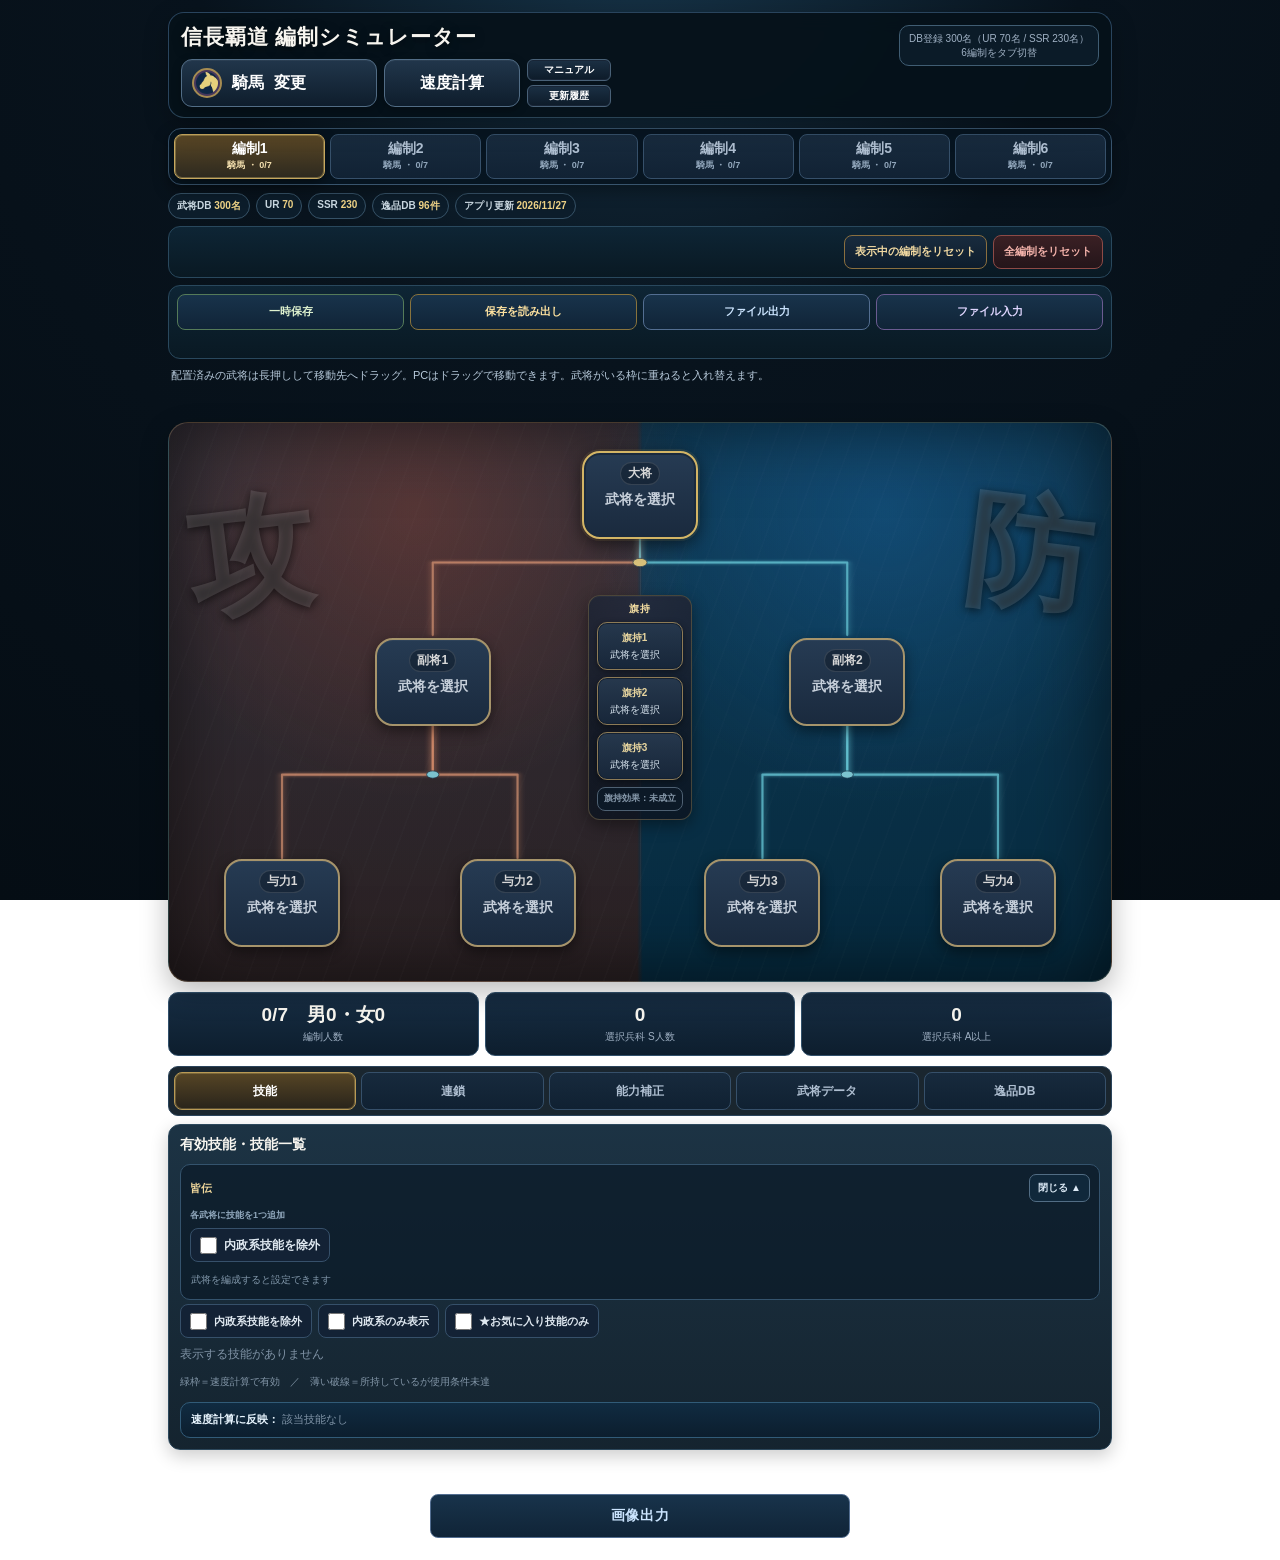
==== commit 6b992115: "Fill 2 Hadou DB fields" ====
--- a/index.html
+++ b/index.html
@@ -755,7 +755,7 @@
 <script src="release.js"></script>
 <script>
 // DB_SOURCE: 信長覇道_武将DB_最新版_20261001.xlsx / UR55 + SSR227 = 282 / 2026-10-01統合
-const DB = [{"武将名":"織田信長(UR)","レアリティ":"UR","天賦":1100,"足軽":"S","騎馬":"A","弓":"S","鉄砲":"A","剣豪":"C","忍者":"C","縁1":"織田家","縁2":"傾奇者","縁3":"茶の湯","縁4":"鷹","縁5":"南蛮趣味","戦法名":"六天魔王・真","戦法効果":"自身と一門衆を含む味方3部隊の攻撃、防御、破壊を50%上昇し、撃心発生上昇50%を付与攻撃対象が部隊の場合、対象を含む敵3部隊に知略350％の攻撃をし、混乱を付与攻撃対象が物体の場合、対象に破壊350%の攻撃をし範囲内の敵2部隊に知略350%の攻撃をし、混乱を付与","発動間隔":30,"基礎連鎖":16,"連鎖順":"早い","技能1":"武略","技能2":"監督","技能3":"風雲","技能4":"布武","詳細ページURL":"https://gamewith.jp/nobunaga-hadou/article/show/531599","性別":"男","Web技能情報":[{"name":"武略","unlock":"レベル10で解放"},{"name":"監督","unlock":"レベル20で解放"},{"name":"風雲","unlock":"レベル30で解放"},{"name":"布武","unlock":"UR将星ランク4、レベル40で解放"}],"確認日":"2026-10-30","追縁公開情報":["軍神(UR★7)","築城名人(UR★7)"]},{"武将名":"武田信玄(UR)","レアリティ":"UR","天賦":1100,"足軽":"A","騎馬":"S","弓":"S","鉄砲":"C","剣豪":"C","忍者":"A","縁1":"武田家","縁2":"幕下","縁3":"源氏","縁4":"虎","縁5":"治水名人","戦法名":"風林火山・真","戦法効果":"自身と一門衆を含む味方4部隊の攻撃、防御、武勇、知略を60％上昇し、泰然を付与対象を含む敵3部隊に知略300%の攻撃","発動間隔":30,"基礎連鎖":16,"連鎖順":"早い","技能1":"機略","技能2":"練磨","技能3":"慧眼","技能4":"詭道","詳細ページURL":"https://gamewith.jp/nobunaga-hadou/article/show/531598","性別":"男","Web技能情報":[{"name":"機略","unlock":"レベル10で解放"},{"name":"練磨","unlock":"レベル20で解放"},{"name":"慧眼","unlock":"レベル30で解放"},{"name":"詭道","unlock":"UR将星ランク4、レベル40で解放"}],"確認日":"2026-10-30","追縁公開情報":["教養(UR★7)","高家(UR★7)"]},{"武将名":"上杉謙信(UR)","レアリティ":"UR","天賦":1100,"足軽":"S","騎馬":"S","弓":"A","鉄砲":"C","剣豪":"A","忍者":"B","縁1":"上杉家","縁2":"平氏","縁3":"軍神","縁4":"龍","縁5":"酒豪","戦法名":"毘沙門天・真","戦法効果":"自身1部隊の弱化効果を全て打ち消す自身と一門衆を含む味方3部隊に3回の金剛3%と戦法速度上昇20%、見切を付与対象を含む敵4部隊の強化効果を3つ打ち消し武勇400％の攻撃","発動間隔":30,"基礎連鎖":16,"連鎖順":"遅い","技能1":"武略","技能2":"警戒","技能3":"神将","技能4":"神気","詳細ページURL":"https://gamewith.jp/nobunaga-hadou/article/show/531597","性別":"男","Web技能情報":[{"name":"武略","unlock":"レベル10で解放"},{"name":"警戒","unlock":"レベル20で解放"},{"name":"神将","unlock":"レベル30で解放"},{"name":"神気","unlock":"UR将星ランク4、レベル40で解放"}],"確認日":"2026-10-30","追縁公開情報":["無双(UR★7)","巨漢(UR★7)"]},{"武将名":"帰蝶(UR)","レアリティ":"UR","天賦":1100,"足軽":"A","騎馬":"B","弓":"S","鉄砲":"S","剣豪":"C","忍者":"C","縁1":"斎藤家","縁2":"織田家","縁3":"姫/巫女","縁4":"女丈夫","縁5":"南蛮趣味","戦法名":"帰蝶の舞・真","戦法効果":"自身と一門衆を含む味方3部隊の知略、破壊を30％上昇し攻撃速度上昇20%、会心威力上昇50%を付与対象を含む敵3部隊に同討を付与","発動間隔":30,"基礎連鎖":20,"連鎖順":"早い","技能1":"一心","技能2":"農業","技能3":"仁愛Ⅰ","技能4":"仁愛Ⅱ","詳細ページURL":"https://gamewith.jp/nobunaga-hadou/article/show/531596","性別":"女","Web技能情報":[{"name":"一心","unlock":"レベル10で解放"},{"name":"農業","unlock":"レベル20で解放"},{"name":"仁愛Ⅰ","unlock":"レベル30で解放"},{"name":"仁愛Ⅱ","unlock":"UR将星ランク4、レベル40で解放"}],"確認日":"2026-10-30","追縁公開情報":["藤原氏(UR★7)","律義者(UR★7)"]},{"武将名":"お市(UR)","レアリティ":"UR","天賦":1050,"足軽":"S","騎馬":"S","弓":"A","鉄砲":"B","剣豪":"C","忍者":"C","縁1":"織田家","縁2":"浅井朝倉家","縁3":"姫/巫女","縁4":"教養","縁5":"渉外役","戦法名":"優美高妙・真","戦法効果":"自身と一門衆を含む味方3部隊の知略を40%上昇し1回の硬壁、3回の強化打消無効、堅固10％を付与対象を含む敵3部隊に疑心20%を付与し知略250%の攻撃","発動間隔":35,"基礎連鎖":20,"連鎖順":"早い","技能1":"献身","技能2":"利殖","技能3":"慈悲","技能4":"絢爛","詳細ページURL":"https://gamewith.jp/nobunaga-hadou/article/show/531595","性別":"女","Web技能情報":[{"name":"献身","unlock":"レベル10で解放"},{"name":"利殖","unlock":"レベル20で解放"},{"name":"慈悲","unlock":"レベル30で解放"},{"name":"絢爛","unlock":"UR将星ランク4、レベル40で解放"}],"確認日":"2026-10-30","追縁公開情報":["豪傑(UR★7)","副将(UR★7)"]},{"武将名":"羽柴秀吉(UR)","レアリティ":"UR","天賦":1100,"足軽":"S","騎馬":"B","弓":"S","鉄砲":"B","剣豪":"C","忍者":"C","縁1":"羽柴家","縁2":"織田家","縁3":"築城名人","縁4":"攻城名人","縁5":"治水名人","戦法名":"千成衾・真","戦法効果":"自身と一門衆を含む味方3部隊の破壊を100％上昇し結束30％、攻撃速度上昇20%を付与対象を含む敵3部隊に破壊350%の攻撃","発動間隔":30,"基礎連鎖":20,"連鎖順":"早い","技能1":"好色","技能2":"早駆","技能3":"求心","技能4":"創意","詳細ページURL":"https://gamewith.jp/nobunaga-hadou/article/show/531594","性別":"男","Web技能情報":[{"name":"好色","unlock":"レベル10で解放"},{"name":"早駆","unlock":"レベル20で解放"},{"name":"求心","unlock":"レベル30で解放"},{"name":"創意","unlock":"UR将星ランク4、レベル40で解放"}],"確認日":"2026-10-30","追縁公開情報":["律義者(UR★7)","女丈夫(UR★7)"]},{"武将名":"柴田勝家(UR)","レアリティ":"UR","天賦":1050,"足軽":"A","騎馬":"S","弓":"B","鉄砲":"A","剣豪":"C","忍者":"C","縁1":"織田家","縁2":"四天王","縁3":"家老","縁4":"鬼/夜叉","縁5":"豪傑","戦法名":"鬼柴田・真","戦法効果":"自身と一門衆を含む味方3部隊の攻撃、破壊を30%上昇し高揚25%を付与対象を含む敵3部隊に武勇300%の攻撃をし、動揺を付与","発動間隔":30,"基礎連鎖":20,"連鎖順":"遅い","技能1":"豪勇","技能2":"警戒","技能3":"発奮","技能4":"牽引","詳細ページURL":"https://gamewith.jp/nobunaga-hadou/article/show/531697","性別":"男","Web技能情報":[{"name":"豪勇","unlock":"レベル10で解放"},{"name":"警戒","unlock":"レベル20で解放"},{"name":"発奮","unlock":"レベル30で解放"},{"name":"牽引","unlock":"UR将星ランク4、レベル40で解放"}],"確認日":"2026-10-30","追縁公開情報":["赤備え(UR★7)","攻城名人(UR★7)"]},{"武将名":"武田信繁(UR)","レアリティ":"UR","天賦":1000,"足軽":"B","騎馬":"S","弓":"S","鉄砲":"C","剣豪":"C","忍者":"C","縁1":"武田家","縁2":"源氏","縁3":"一門衆","縁4":"副将","縁5":"教養","戦法名":"一言九鼎・真","戦法効果":"自身と一門衆を含む味方4部隊の武勇、知略を40%上昇し結束10%を付与対象を含む敵2部隊に自部隊の武勇または知略の高い方の系統で250%の攻撃(同値の場合は武勇系統)","発動間隔":30,"基礎連鎖":20,"連鎖順":"早い","技能1":"柱石","技能2":"巡見","技能3":"活路","技能4":"機略","詳細ページURL":"https://gamewith.jp/nobunaga-hadou/article/show/531696","性別":"男","Web技能情報":[{"name":"柱石","unlock":"レベル10で解放"},{"name":"巡見","unlock":"レベル20で解放"},{"name":"活路","unlock":"レベル30で解放"},{"name":"機略","unlock":"UR将星ランク4、レベル40で解放"}],"確認日":"2026-10-30","追縁公開情報":["水軍(UR★7)","幕下(UR★7)"]},{"武将名":"長野業正(UR)","レアリティ":"UR","天賦":1050,"足軽":"S","騎馬":"B","弓":"S","鉄砲":"C","剣豪":"B","忍者":"C","縁1":"上杉家","縁2":"虎","縁3":"長寿","縁4":"籠城名人","縁5":"律儀者","戦法名":"上州の黄斑・真","戦法効果":"対象を含む敵3部隊に知略250%の攻撃自身と一門衆を含む味方2部隊に3回の硬壁、堅固10%、泰然を付与","発動間隔":35,"基礎連鎖":20,"連鎖順":"普通","技能1":"地利","技能2":"兵心","技能3":"一心","技能4":"守才","詳細ページURL":"https://gamewith.jp/nobunaga-hadou/article/show/531691","性別":"男","Web技能情報":[{"name":"地利","unlock":"レベル10で解放"},{"name":"兵心","unlock":"レベル20で解放"},{"name":"一心","unlock":"レベル30で解放"},{"name":"守才","unlock":"UR将星ランク4、レベル40で解放"}],"確認日":"2026-10-30","追縁公開情報":["教養(UR★7)","小姓(UR★7)"]},{"武将名":"北条綱成(UR)","レアリティ":"UR","天賦":1050,"足軽":"S","騎馬":"S","弓":"B","鉄砲":"C","剣豪":"C","忍者":"C","縁1":"北条家","縁2":"一門衆","縁3":"武辺者","縁4":"豪傑","縁5":"籠城名人","戦法名":"五色備え・真","戦法効果":"自身1部隊に1回の不退を付与自身と一門衆を含む味方3部隊に1回の強化打消無効、結束10%を付与対象を含む敵3部隊に武勇300%の攻撃","発動間隔":25,"基礎連鎖":20,"連鎖順":"遅い","技能1":"闘志","技能2":"警戒","技能3":"大勇","技能4":"心突","詳細ページURL":"https://gamewith.jp/nobunaga-hadou/article/show/531690","性別":"男","Web技能情報":[{"name":"闘志","unlock":"レベル10で解放"},{"name":"警戒","unlock":"レベル20で解放"},{"name":"大勇","unlock":"レベル30で解放"},{"name":"心突","unlock":"UR将星ランク4、レベル40で解放"}],"確認日":"2026-10-30","追縁公開情報":["律義者(UR★7)","高家(UR★7)"]},{"武将名":"藤堂高虎(UR)","レアリティ":"UR","天賦":1000,"足軽":"S","騎馬":"S","弓":"B","鉄砲":"B","剣豪":"C","忍者":"C","縁1":"浅井朝倉家","縁2":"羽柴家","縁3":"巨漢","縁4":"築城名人","縁5":"藩祖","戦法名":"五常の戒・真","戦法効果":"対象を含む敵4部隊の攻撃、防御、武勇、知略、破壊を30%低下対象を含む敵3部隊に知略250%の攻撃","発動間隔":30,"基礎連鎖":16,"連鎖順":"早い","技能1":"功名","技能2":"石工","技能3":"武略","技能4":"速攻","詳細ページURL":"https://gamewith.jp/nobunaga-hadou/article/show/531689","性別":"男","Web技能情報":[{"name":"功名","unlock":"レベル10で解放"},{"name":"石工","unlock":"レベル20で解放"},{"name":"武略","unlock":"レベル30で解放"},{"name":"速攻","unlock":"UR将星ランク4、レベル40で解放"}],"確認日":"2026-10-30","追縁公開情報":["伊達最上家(UR★7)","今川家(UR★7)"]},{"武将名":"本多正信(UR)","レアリティ":"UR","天賦":1000,"足軽":"S","騎馬":"A","弓":"A","鉄砲":"C","剣豪":"C","忍者":"C","縁1":"徳川家","縁2":"軍師","縁3":"家老","縁4":"奉行","縁5":"鷹","戦法名":"非常の器・真","戦法効果":"対象を含む敵3部隊の防御、機動を25%低下対象を含む敵4部隊に炎上3%、混乱、同討を付与","発動間隔":30,"基礎連鎖":16,"連鎖順":"普通","技能1":"才気","技能2":"振興","技能3":"封殺","技能4":"速攻","詳細ページURL":"https://gamewith.jp/nobunaga-hadou/article/show/531688","性別":"男","Web技能情報":[{"name":"才気","unlock":"レベル10で解放"},{"name":"振興","unlock":"レベル20で解放"},{"name":"封殺","unlock":"レベル30で解放"},{"name":"速攻","unlock":"UR将星ランク4、レベル40で解放"}],"確認日":"2026-10-30","追縁公開情報":["射撃名人(UR★7)","赤備え(UR★7)"]},{"武将名":"斎藤朝信(UR)","レアリティ":"UR","天賦":1000,"足軽":"S","騎馬":"S","弓":"B","鉄砲":"C","剣豪":"C","忍者":"C","縁1":"上杉家","縁2":"家老","縁3":"奉行","縁4":"渉外役","縁5":"律儀者","戦法名":"越後の鍾馗・真","戦法効果":"対象を含む敵2部隊の知略を30%低下させ萎縮を付与し自部隊の武勇または知略の高い方の系統で250%の攻撃(同値の場合は武勇系統)自身と一門衆を含む味方3部隊の破壊を30%上昇","発動間隔":25,"基礎連鎖":16,"連鎖順":"普通","技能1":"威風","技能2":"兵心","技能3":"応報","技能4":"牽引","詳細ページURL":"https://gamewith.jp/nobunaga-hadou/article/show/531687","性別":"男","Web技能情報":[{"name":"威風","unlock":"レベル10で解放"},{"name":"兵心","unlock":"レベル20で解放"},{"name":"応報","unlock":"レベル30で解放"},{"name":"牽引","unlock":"UR将星ランク4、レベル40で解放"}],"確認日":"2026-10-30","追縁公開情報":["謀略家(UR★7)","刀剣(UR★7)"]},{"武将名":"早川殿(UR)","レアリティ":"UR","天賦":1000,"足軽":"S","騎馬":"A","弓":"A","鉄砲":"C","剣豪":"C","忍者":"C","縁1":"北条家","縁2":"今川家","縁3":"平氏","縁4":"姫/巫女","縁5":"女丈夫","戦法名":"双宿双飛・真","戦法効果":"自身と一門衆を含む味方3部隊の攻撃、武勇、知略、破壊を50%上昇","発動間隔":25,"基礎連鎖":16,"連鎖順":"早い","技能1":"慈悲","技能2":"農業","技能3":"内助","技能4":"敬愛","詳細ページURL":"https://gamewith.jp/nobunaga-hadou/article/show/531686","性別":"女","Web技能情報":[{"name":"慈悲","unlock":"レベル10で解放"},{"name":"農業","unlock":"レベル20で解放"},{"name":"内助","unlock":"レベル30で解放"},{"name":"敬愛","unlock":"UR将星ランク4、レベル40で解放"}],"確認日":"2026-10-30","追縁公開情報":["長寿(UR★7)","射撃名人(UR★7)"]},{"武将名":"立花道雪(UR)","レアリティ":"UR","天賦":1100,"足軽":"S","騎馬":"A","弓":"B","鉄砲":"S","剣豪":"C","忍者":"C","縁1":"大友家","縁2":"軍神","縁3":"鬼/夜叉","縁4":"武辺者","縁5":"豪傑","戦法名":"鬼道雪・真","戦法効果":"自身と一門衆を含む味方3部隊に会心威力上昇75%を付与し通常攻撃威力を3%累加(重複可・打消不可)対象を含む敵3部隊に自部隊の武勇または知略の高い方の系統で300%の攻撃をし(同値の場合は武勇系統)防御を40%低下さらに恐慌4%、自滅を付与","発動間隔":30,"基礎連鎖":20,"連鎖順":"遅い","技能1":"一心","技能2":"練磨","技能3":"一閃","技能4":"早合","詳細ページURL":"https://gamewith.jp/nobunaga-hadou/article/show/537082","性別":"男","Web技能情報":[{"name":"一心","unlock":"レベル10で解放"},{"name":"練磨","unlock":"レベル20で解放"},{"name":"一閃","unlock":"レベル30で解放"},{"name":"早合","unlock":"UR将星ランク4、レベル40で解放"}],"確認日":"2026-10-30","追縁公開情報":["講談(UR★7)","水軍(UR★7)"]},{"武将名":"今川義元(UR)","レアリティ":"UR","天賦":1100,"足軽":"A","騎馬":"A","弓":"S","鉄砲":"C","剣豪":"S","忍者":"C","縁1":"今川家","縁2":"幕下","縁3":"源氏","縁4":"高家","縁5":"教養","戦法名":"海道一の弓取・真","戦法効果":"自身と一門衆を含む味方3部隊の攻撃、破壊を40%上昇し高揚30%を付与対象を含む敵3部隊に孤立を付与し知略300%の攻撃敵部隊より知略が上回っている場合その差に応じて威力が上昇(最大450%)","発動間隔":30,"基礎連鎖":16,"連鎖順":"早い","技能1":"威光","技能2":"監督","技能3":"俊才","技能4":"聡慧","詳細ページURL":"https://gamewith.jp/nobunaga-hadou/article/show/539970","性別":"男","Web技能情報":[{"name":"威光","unlock":"レベル10で解放"},{"name":"監督","unlock":"レベル20で解放"},{"name":"俊才","unlock":"レベル30で解放"},{"name":"聡慧","unlock":"UR将星ランク4、レベル40で解放"}],"確認日":"2026-10-30","追縁公開情報":["牢人(UR★7)","龍(UR★7)"]},{"武将名":"ねね(UR)","レアリティ":"UR","天賦":1050,"足軽":"S","騎馬":"C","弓":"S","鉄砲":"A","剣豪":"C","忍者":"C","縁1":"羽柴家","縁2":"織田家","縁3":"女丈夫","縁4":"長寿","縁5":"茶の湯","戦法名":"湖月光滲・真","戦法効果":"自身1部隊の攻撃、破壊を40%上昇し、会心威力上昇50%を付与(UR将星ランク4以上の場合は自身と一門衆を含む味方2部隊、URの将星ランク7の場合は自身と一門衆を含む味方3部隊に付与)さらに自身と一門衆を含む味方3部隊に高揚20%を付与対象を含む敵3部隊に破壊200%の攻撃","発動間隔":25,"基礎連鎖":20,"連鎖順":"早い","技能1":"内助","技能2":"農業","技能3":"紐帯","技能4":"扶陽","詳細ページURL":"https://gamewith.jp/nobunaga-hadou/article/show/544346","性別":"女","Web技能情報":[{"name":"内助","unlock":"レベル10で解放"},{"name":"農業","unlock":"レベル20で解放"},{"name":"紐帯","unlock":"レベル30で解放"},{"name":"扶陽","unlock":"UR将星ランク4、レベル40で解放"}],"確認日":"2026-10-30","追縁公開情報":["一門衆(UR★7)","治水名人(UR★7)"]},{"武将名":"UR前田慶次(花の慶次)","レアリティ":"UR","天賦":1100,"足軽":"S","騎馬":"S","弓":"A","鉄砲":"C","剣豪":"A","忍者":"S","縁1":"上杉家","縁2":"傾奇者","縁3":"酒豪","縁4":"巨漢","縁5":"槍名人","戦法名":"大ふへん者・真","戦法効果":"自身と一門衆を含む味方4部隊に見切を付与対象を含む敵4部隊に萎縮、露呈を付与し、武勇300％の攻撃(部隊内の兵科適性Sの人数×10%、威力上昇)(自身のUR将星ランク×10%、威力上昇)","発動間隔":30,"基礎連鎖":16,"連鎖順":"普通","技能1":"大勇","技能2":"警戒","技能3":"慶雲","技能4":"彼方","詳細ページURL":"https://gamewith.jp/nobunaga-hadou/article/show/546055","性別":"男","Web技能情報":[{"name":"大勇","unlock":"レベル10で解放"},{"name":"警戒","unlock":"レベル20で解放"},{"name":"慶雲","unlock":"レベル30で解放"},{"name":"彼方","unlock":"UR将星ランク4、レベル40で解放"}],"確認日":"2026-10-30","追縁公開情報":["虎(UR★7)","官位者(UR★7)"]},{"武将名":"UR直江兼続(花の慶次)","レアリティ":"UR","天賦":1050,"足軽":"A","騎馬":"S","弓":"S","鉄砲":"C","剣豪":"C","忍者":"C","縁1":"上杉家","縁2":"律儀者","縁3":"軍師","縁4":"巨漢","縁5":"家老","戦法名":"憤怒の一喝・真","戦法効果":"自身と一門衆を含む味方2部隊の弱化効果を3つ打ち消し(URの将星ランク4以上の場合は味方3部隊、URの将星ランク7の場合は味方4部隊)自身と一門衆を含む味方3部隊の攻撃、武勇、知略、破壊を40%上昇させ、対象を含む敵3部隊に自部隊の武勇または知略の高い方の系統で300%の攻撃(同値の場合は武勇系統)","発動間隔":30,"基礎連鎖":16,"連鎖順":"早い","技能1":"発奮","技能2":"監督","技能3":"気魄","技能4":"大勇","詳細ページURL":"https://gamewith.jp/nobunaga-hadou/article/show/546054","性別":"男","Web技能情報":[{"name":"発奮","unlock":"レベル10で解放"},{"name":"監督","unlock":"レベル20で解放"},{"name":"気魄","unlock":"レベル30で解放"},{"name":"大勇","unlock":"UR将星ランク4、レベル40で解放"}],"確認日":"2026-10-30","追縁公開情報":["龍(UR★7)","四天王(UR★7)"]},{"武将名":"URまつ(花の慶次)","レアリティ":"UR","天賦":1050,"足軽":"S","騎馬":"A","弓":"B","鉄砲":"S","剣豪":"C","忍者":"C","縁1":"羽柴家","縁2":"姫/巫女","縁3":"女丈夫","縁4":"渉外役","縁5":"教養","戦法名":"野菊の誓い・真","戦法効果":"自身と一門衆を含む味方2部隊に1回の硬壁を付与(URの将星ランク4以上の場合は味方3部隊、URの将星ランク7の場合は味方4部隊に付与)自身と一門衆を含む味方4部隊の弱化効果を全て打ち消し、治癒5%を付与さらに3回の強化打消無効を付与し負傷兵を最大兵力の30%回復","発動間隔":25,"基礎連鎖":20,"連鎖順":"早い","技能1":"慈悲","技能2":"人脈","技能3":"清爽","技能4":"絢爛","詳細ページURL":"https://gamewith.jp/nobunaga-hadou/article/show/546053","性別":"女","Web技能情報":[{"name":"慈悲","unlock":"レベル10で解放"},{"name":"人脈","unlock":"レベル20で解放"},{"name":"清爽","unlock":"レベル30で解放"},{"name":"絢爛","unlock":"UR将星ランク4、レベル40で解放"}],"確認日":"2026-10-30","追縁公開情報":["鬼/夜叉(UR★7)","下剋上(UR★7)"]},{"武将名":"奥村助右衛門(UR)","レアリティ":"UR","天賦":1100,"足軽":"S","騎馬":"S","弓":"C","鉄砲":"B","剣豪":"A","忍者":"C","縁1":"傾奇者","縁2":"律儀者","縁3":"槍名人","縁4":"豪傑","縁5":"家老","戦法名":"名に涯はなし・真","戦法効果":"自身1部隊に1回の不退を付与(UR将星ランク4以上の場合は2回UR将星ランク7の場合は4回)自身と一門衆を含む味方3部隊の攻撃、防御を50%上昇し、2回の金剛3%、泰然を付与対象を含む敵3部隊に武勇300%の攻撃","発動間隔":30,"基礎連鎖":16,"連鎖順":"普通","技能1":"大勇","技能2":"練磨","技能3":"武略","技能4":"静胆","詳細ページURL":"https://gamewith.jp/nobunaga-hadou/article/show/548825","性別":"男","Web技能情報":[{"name":"大勇","unlock":"レベル10で解放"},{"name":"練磨","unlock":"レベル20で解放"},{"name":"武略","unlock":"レベル30で解放"},{"name":"静胆","unlock":"UR将星ランク4、レベル40で解放"}],"確認日":"2026-10-30","追縁公開情報":["藤原氏(UR★7)","律義者(UR★7)"]},{"武将名":"明智光秀(UR)","レアリティ":"UR","天賦":1100,"足軽":"S","騎馬":"B","弓":"C","鉄砲":"S","剣豪":"C","忍者":"A","縁1":"宗我部明智家","縁2":"四天王","縁3":"教養","縁4":"茶の湯","縁5":"射撃名人","戦法名":"神智明晰・真","戦法効果":"対象を含む敵2部隊の強化効果をすべて打ち消す対象を含む敵3部隊に知略350%の攻撃をし、防御を30%低下、炎上3%、攻撃速度低下20%、混乱を付与","発動間隔":30,"基礎連鎖":16,"連鎖順":"普通","技能1":"機略","技能2":"兵站","技能3":"才気","技能4":"離間","詳細ページURL":"https://gamewith.jp/nobunaga-hadou/article/show/546056","性別":"男","Web技能情報":[{"name":"機略","unlock":"レベル10で解放"},{"name":"兵站","unlock":"レベル20で解放"},{"name":"才気","unlock":"レベル30で解放"},{"name":"離間","unlock":"UR将星ランク4、レベル40で解放"}],"確認日":"2026-10-30","追縁公開情報":["羽柴家(UR★7)","一門衆(UR★7)"]},{"武将名":"島津義久(UR)","レアリティ":"UR","天賦":1100,"足軽":"S","騎馬":"C","弓":"B","鉄砲":"S","剣豪":"C","忍者":"B","縁1":"島津家","縁2":"茶の湯","縁3":"教養","縁4":"長寿","縁5":"射撃名人","戦法名":"三州総大将・真","戦法効果":"自身1部隊に高揚35%、結束20%を付与自身と一門衆を含む味方3部隊に会心威力上昇75%を付与し、通常攻撃威力を3%累加(重複可・打消不可)対象を含む敵3部隊に自部隊の武勇または知略の高い方の系統で300%の攻撃(同値の場合は知略系統)","発動間隔":30,"基礎連鎖":16,"連鎖順":"遅い","技能1":"一心","技能2":"人脈","技能3":"鬼気","技能4":"賢兄","詳細ページURL":"https://gamewith.jp/nobunaga-hadou/article/show/546057","性別":"男","Web技能情報":[{"name":"一心","unlock":"レベル10で解放"},{"name":"人脈","unlock":"レベル20で解放"},{"name":"鬼気","unlock":"レベル30で解放"},{"name":"賢兄","unlock":"UR将星ランク4、レベル40で解放"}],"確認日":"2026-10-30","追縁公開情報":["豪傑(UR★7)","謀略家(UR★7)"]},{"武将名":"大友宗麟(UR)","レアリティ":"UR","天賦":1100,"足軽":"B","騎馬":"S","弓":"C","鉄砲":"S","剣豪":"C","忍者":"A","縁1":"大友家","縁2":"幕下","縁3":"教養","縁4":"茶の湯","縁5":"南蛮趣味","戦法名":"上下天光・真","戦法効果":"自身と一門衆を含む味方3部隊の防御、武勇、知略、破壊を50%上昇し、見切を付与対象を含む敵3部隊に知略300%の攻撃","発動間隔":35,"基礎連鎖":16,"連鎖順":"早い","技能1":"威光","技能2":"監督","技能3":"信心","技能4":"尊護","詳細ページURL":"https://gamewith.jp/nobunaga-hadou/article/show/546058","性別":"男","Web技能情報":[{"name":"威光","unlock":"レベル10で解放"},{"name":"監督","unlock":"レベル20で解放"},{"name":"信心","unlock":"レベル30で解放"},{"name":"尊護","unlock":"UR将星ランク4、レベル40で解放"}],"確認日":"2026-10-30","追縁公開情報":["源氏(UR★7)","雑賀本願寺(UR★7)"]},{"武将名":"鍋島直茂(UR)","レアリティ":"UR","天賦":1050,"足軽":"C","騎馬":"S","弓":"B","鉄砲":"S","剣豪":"B","忍者":"A","縁1":"龍造寺家","縁2":"謀略家","縁3":"軍師","縁4":"家老","縁5":"藩祖","戦法名":"仁王門・真","戦法効果":"自身と一門衆を含む味方3部隊の武勇、知略を30%上昇対象を含む敵2部隊に自部隊の武勇または知略の高い方の系統で300%の攻撃(同値の場合は武勇系統)自身1部隊に堅固10%、泰然を付与","発動間隔":30,"基礎連鎖":20,"連鎖順":"遅い","技能1":"発奮","技能2":"監督","技能3":"忠義","技能4":"烈撃","詳細ページURL":"https://gamewith.jp/nobunaga-hadou/article/show/546212","性別":"男","Web技能情報":[{"name":"発奮","unlock":"レベル10で解放"},{"name":"監督","unlock":"レベル20で解放"},{"name":"忠義","unlock":"レベル30で解放"},{"name":"烈撃","unlock":"UR将星ランク4、レベル40で解放"}],"確認日":"2026-10-30","追縁公開情報":["甲賀(UR★7)","小姓(UR★7)"]},{"武将名":"滝川一益(UR)","レアリティ":"UR","天賦":1000,"足軽":"A","騎馬":"A","弓":"B","鉄砲":"S","剣豪":"C","忍者":"S","縁1":"織田家","縁2":"四天王","縁3":"甲賀","縁4":"水軍","縁5":"射撃名人","戦法名":"百発必中・真","戦法効果":"対象を含む敵2部隊の攻撃を20%低下対象を含む敵3部隊に知略200%の攻撃兵科適性Sの兵科で発動した場合、自身1部隊に高揚50%を付与","発動間隔":30,"基礎連鎖":20,"連鎖順":"遅い","技能1":"遠射","技能2":"振興","技能3":"突貫","技能4":"牽引","詳細ページURL":"https://gamewith.jp/nobunaga-hadou/article/show/546213","性別":"男","Web技能情報":[{"name":"遠射","unlock":"レベル10で解放"},{"name":"振興","unlock":"レベル20で解放"},{"name":"突貫","unlock":"レベル30で解放"},{"name":"牽引","unlock":"UR将星ランク4、レベル40で解放"}],"確認日":"2026-10-30","追縁公開情報":["無双(UR★7)","平氏(UR★7)"]},{"武将名":"宇喜多直家(UR)","レアリティ":"UR","天賦":1050,"足軽":"S","騎馬":"B","弓":"S","鉄砲":"A","剣豪":"C","忍者":"C","縁1":"宇喜多家","縁2":"毛利家","縁3":"織田家","縁4":"下剋上","縁5":"謀略家","戦法名":"暗中飛躍・真","戦法効果":"対象を含む敵3部隊に病毒3%、混乱を付与し、知略300%の攻撃","発動間隔":30,"基礎連鎖":12,"連鎖順":"遅い","技能1":"機略","技能2":"利殖","技能3":"駆逐","技能4":"叡智","詳細ページURL":"https://gamewith.jp/nobunaga-hadou/article/show/546214","性別":"男","Web技能情報":[{"name":"機略","unlock":"レベル10で解放"},{"name":"利殖","unlock":"レベル20で解放"},{"name":"駆逐","unlock":"レベル30で解放"},{"name":"叡智","unlock":"UR将星ランク4、レベル40で解放"}],"確認日":"2026-10-30","追縁公開情報":["水軍(UR★7)","斎藤家(UR★7)"]},{"武将名":"龍造寺隆信(UR)","レアリティ":"UR","天賦":1050,"足軽":"S","騎馬":"A","弓":"C","鉄砲":"S","剣豪":"C","忍者":"B","縁1":"龍造寺家","縁2":"謀略家","縁3":"無双","縁4":"巨漢","縁5":"豪傑","戦法名":"肥前の熊・真","戦法効果":"自身と一門衆を含む味方3部隊の武勇を40%上昇させ戦法威力を3%累加(重複可・打消不可)対象を含む敵3部隊に武勇300%の攻撃をし、動揺、恐怖を付与","発動間隔":30,"基礎連鎖":16,"連鎖順":"普通","技能1":"気合","技能2":"警戒","技能3":"一心","技能4":"烈撃","詳細ページURL":"https://gamewith.jp/nobunaga-hadou/article/show/546215","性別":"男","Web技能情報":[{"name":"気合","unlock":"レベル10で解放"},{"name":"警戒","unlock":"レベル20で解放"},{"name":"一心","unlock":"レベル30で解放"},{"name":"烈撃","unlock":"UR将星ランク4、レベル40で解放"}],"確認日":"2026-10-30","追縁公開情報":["大友家(UR★7)","僧侶(UR★7)"]},{"武将名":"北条氏康(UR)","レアリティ":"UR","天賦":1100,"足軽":"S","騎馬":"A","弓":"B","鉄砲":"A","剣豪":"C","忍者":"S","縁1":"北条家","縁2":"平氏","縁3":"虎","縁4":"教養","縁5":"籠城名人","戦法名":"理世撫民・真","戦法効果":"自身と一門衆を含む味方3部隊の弱化効果を3つ打ち消し堅固15％、断策30%、悠然を付与対象を含む敵3部隊の強化効果を3つ打ち消し、知略300%の攻撃","発動間隔":30,"基礎連鎖":16,"連鎖順":"早い","技能1":"鬼気","技能2":"監督","技能3":"柱石","技能4":"獅咆","詳細ページURL":"https://gamewith.jp/nobunaga-hadou/article/show/552238","性別":"男","Web技能情報":[{"name":"鬼気","unlock":"レベル10で解放"},{"name":"監督","unlock":"レベル20で解放"},{"name":"柱石","unlock":"レベル30で解放"},{"name":"獅咆","unlock":"UR将星ランク4、レベル40で解放"}],"確認日":"2026-10-30","追縁公開情報":["射撃名人(UR★7)","水軍(UR★7)"]},{"武将名":"朝倉宗滴(UR)","レアリティ":"UR","天賦":1100,"足軽":"S","騎馬":"S","弓":"S","鉄砲":"C","剣豪":"C","忍者":"C","縁1":"浅井朝倉家","縁2":"鷹","縁3":"講談","縁4":"軍師","縁5":"鬼/夜叉","戦法名":"勝事本候・真","戦法効果":"自身1部隊に見切を付与対象を含む敵3部隊の攻撃、武勇、知略を40％低下させ武勇と知略の高い方の系統で300％の攻撃(同値の場合は武勇系統兵力50％以下の場合、兵力が少ないほど威力上昇。最大600%)さらに大将で発動した場合、対象を含む敵3部隊の戦法ゲージを15%奪う(戦法ゲージ上昇は上限20%)","発動間隔":30,"基礎連鎖":16,"連鎖順":"遅い","技能1":"鬼謀","技能2":"巡見","技能3":"硬骨","技能4":"巧手","詳細ページURL":"https://gamewith.jp/nobunaga-hadou/article/show/558901","性別":"男","Web技能情報":[{"name":"鬼謀","unlock":"レベル10で解放"},{"name":"巡見","unlock":"レベル20で解放"},{"name":"硬骨","unlock":"レベル30で解放"},{"name":"巧手","unlock":"UR将星ランク4、レベル40で解放"}],"確認日":"2026-10-30","追縁公開情報":["虎(UR★7)","官位者(UR★7)"]},{"武将名":"織田信長(鉄砲/UR)","レアリティ":"UR","天賦":1100,"足軽":"S","騎馬":"C","弓":"A","鉄砲":"S","剣豪":"C","忍者":"C","縁1":"織田家","縁2":"射撃名人","縁3":"茶の湯","縁4":"下剋上","縁5":"南蛮趣味","戦法名":"三段撃ち・真","戦法効果":"対象を含む敵4部隊に知略300％の攻撃自身1部隊に攻撃速度上昇30%を付与自身と一門衆を含む味方3部隊に高揚20%を付与通常攻撃威力を5%累加(重複可・打消不可)","発動間隔":30,"基礎連鎖":16,"連鎖順":"遅い","技能1":"武略","技能2":"口利","技能3":"連射","技能4":"普天","詳細ページURL":"https://gamewith.jp/nobunaga-hadou/article/show/561796","性別":"男","Web技能情報":[{"name":"武略","unlock":"レベル10で解放"},{"name":"口利","unlock":"レベル20で解放"},{"name":"連射","unlock":"レベル30で解放"},{"name":"普天","unlock":"UR将星ランク4、レベル40で解放"}],"確認日":"2026-10-30","追縁公開情報":["豪傑(UR★7)","縦横家(UR★7)"]},{"武将名":"上泉信綱(UR)","レアリティ":"UR","天賦":1100,"足軽":"S","騎馬":"A","弓":"C","鉄砲":"C","剣豪":"S","忍者":"C","縁1":"上杉家","縁2":"幕下","縁3":"槍名人","縁4":"無双","縁5":"豪傑","戦法名":"転・真","戦法効果":"対象を含む敵3部隊に武勇350％の攻撃(圧迫が付与されている敵部隊へは威力100％上昇)自身1部隊に3回の強化打消無効、3回の閃心、会心威力上昇75％、泰然を付与","発動間隔":30,"基礎連鎖":16,"連鎖順":"普通","技能1":"兵家","技能2":"兵站","技能3":"無形","技能4":"自在","詳細ページURL":"https://gamewith.jp/nobunaga-hadou/article/show/561795","性別":"男","Web技能情報":[{"name":"兵家","unlock":"レベル10で解放"},{"name":"兵站","unlock":"レベル20で解放"},{"name":"無形","unlock":"レベル30で解放"},{"name":"自在","unlock":"UR将星ランク4、レベル40で解放"}],"確認日":"2026-10-30","追縁公開情報":["講談(UR★7)","講談(UR★7)"]},{"武将名":"服部半蔵(UR)","レアリティ":"UR","天賦":1100,"足軽":"S","騎馬":"C","弓":"S","鉄砲":"C","剣豪":"C","忍者":"S","縁1":"徳川家","縁2":"伊賀","縁3":"鬼/夜叉","縁4":"講談","縁5":"律儀者","戦法名":"鬼神閃燿・真","戦法効果":"自身と一門衆を含む味方3部隊の知略、破壊を40％上昇させ、戦法速度上昇20%を付与攻撃対象が部隊の場合対象を含む敵3部隊に同討、炎上4%を付与し、知略300%の攻撃攻撃対象が物体の場合、対象に破壊300%の攻撃をし、範囲内の敵2部隊に同討、炎上4%を付与し、知略300%の攻撃","発動間隔":30,"基礎連鎖":16,"連鎖順":"早い","技能1":"柱石","技能2":"振興","技能3":"狐走","技能4":"破砕","詳細ページURL":"https://gamewith.jp/nobunaga-hadou/article/show/561794","性別":"男","Web技能情報":[{"name":"柱石","unlock":"レベル10で解放"},{"name":"振興","unlock":"レベル20で解放"},{"name":"狐走","unlock":"レベル30で解放"},{"name":"破砕","unlock":"UR将星ランク4、レベル40で解放"}],"確認日":"2026-10-30","追縁公開情報":["牢人(UR★7)","奉行(UR★7)"]},{"武将名":"黒田官兵衛(UR)","レアリティ":"UR","天賦":1100,"足軽":"S","騎馬":"A","弓":"A","鉄砲":"S","剣豪":"C","忍者":"C","縁1":"黒田家","縁2":"羽柴家","縁3":"軍師","縁4":"茶の湯","縁5":"築城名人","戦法名":"今張良・真","戦法効果":"対象を含む敵3部隊の攻撃、知略を40％低下させ、戦法速度低下20％、消沈を付与し、知略300％の攻撃さらに3回の強化無効を付与","発動間隔":30,"基礎連鎖":16,"連鎖順":"普通","技能1":"封殺","技能2":"兵站","技能3":"看破","技能4":"先覚","詳細ページURL":"https://gamewith.jp/nobunaga-hadou/article/show/561793","性別":"男","Web技能情報":[{"name":"封殺","unlock":"レベル10で解放"},{"name":"兵站","unlock":"レベル20で解放"},{"name":"看破","unlock":"レベル30で解放"},{"name":"先覚","unlock":"UR将星ランク4、レベル40で解放"}],"確認日":"2026-10-30","追縁公開情報":["射撃名人(UR★7)","尼子家(UR★7)"]},{"武将名":"霧隠才蔵(UR)","レアリティ":"UR","天賦":1050,"足軽":"A","騎馬":"B","弓":"S","鉄砲":"C","剣豪":"C","忍者":"S","縁1":"真田家","縁2":"伊賀","縁3":"籠城名人","縁4":"官位者","縁5":"牢人","戦法名":"霧隠れの術・真","戦法効果":"自身と一門衆を含む味方2部隊に通常攻撃回避30%を付与対象を含む敵4部隊の防御を30％低下させ、恐慌3%、恐怖を付与対象を含む敵3部隊に知略250%の攻撃","発動間隔":30,"基礎連鎖":20,"連鎖順":"普通","技能1":"鬼謀","技能2":"振興","技能3":"封殺","技能4":"速攻","詳細ページURL":"https://gamewith.jp/nobunaga-hadou/article/show/561939","性別":"男","Web技能情報":[{"name":"鬼謀","unlock":"レベル10で解放"},{"name":"振興","unlock":"レベル20で解放"},{"name":"封殺","unlock":"レベル30で解放"},{"name":"速攻","unlock":"UR将星ランク4、レベル40で解放"}],"確認日":"2026-10-30","追縁公開情報":["女丈夫(UR★7)","武田家(UR★7)"]},{"武将名":"宇佐美定満(UR)","レアリティ":"UR","天賦":1000,"足軽":"B","騎馬":"A","弓":"S","鉄砲":"C","剣豪":"B","忍者":"A","縁1":"上杉家","縁2":"四天王","縁3":"軍師","縁4":"長寿","縁5":"講談","戦法名":"越後流軍学・真","戦法効果":"対象を含む敵3部隊の強化効果を2つ打ち消し、攻撃、武勇を30%低下させ、拘束を付与対象を含む敵3部隊に知略250%の攻撃","発動間隔":35,"基礎連鎖":20,"連鎖順":"早い","技能1":"封殺","技能2":"巡見","技能3":"兵家","技能4":"参謀","詳細ページURL":"https://gamewith.jp/nobunaga-hadou/article/show/561940","性別":"男","Web技能情報":[{"name":"封殺","unlock":"レベル10で解放"},{"name":"巡見","unlock":"レベル20で解放"},{"name":"兵家","unlock":"レベル30で解放"},{"name":"参謀","unlock":"UR将星ランク4、レベル40で解放"}],"確認日":"2026-10-30","追縁公開情報":["傾奇者(UR★7)","武辺者(UR★7)"]},{"武将名":"山中鹿之介(UR)","レアリティ":"UR","天賦":1050,"足軽":"S","騎馬":"A","弓":"B","鉄砲":"C","剣豪":"A","忍者":"C","縁1":"尼子家","縁2":"武辺者","縁3":"豪傑","縁4":"無双","縁5":"槍名人","戦法名":"七難八苦・真","戦法効果":"自身1部隊の攻撃、武勇を40％上昇対象を含む敵3部隊に武勇300%の攻撃自身と一門衆を含む味方3部隊の通常攻撃威力、戦法攻撃威力を3％累加(重複可・打消不可)","発動間隔":30,"基礎連鎖":20,"連鎖順":"遅い","技能1":"鋭鋒","技能2":"警戒","技能3":"忠義","技能4":"鉄心","詳細ページURL":"https://gamewith.jp/nobunaga-hadou/article/show/561941","性別":"男","Web技能情報":[{"name":"鋭鋒","unlock":"レベル10で解放"},{"name":"警戒","unlock":"レベル20で解放"},{"name":"忠義","unlock":"レベル30で解放"},{"name":"鉄心","unlock":"UR将星ランク4、レベル40で解放"}],"確認日":"2026-10-30","追縁公開情報":["徳川家(UR★7)","三好細川家(UR★7)"]},{"武将名":"山本勘助(UR)","レアリティ":"UR","天賦":1050,"足軽":"A","騎馬":"S","弓":"A","鉄砲":"C","剣豪":"B","忍者":"A","縁1":"武田家","縁2":"軍師","縁3":"築城名人","縁4":"牢人","縁5":"講談","戦法名":"啄木鳥・真","戦法効果":"対象を含む敵3部隊の強化効果を4つ打ち消し、防御、武勇、知略を40％低下させ、動揺を付与対象を含む敵3部隊に知略250%の攻撃","発動間隔":35,"基礎連鎖":16,"連鎖順":"早い","技能1":"封殺","技能2":"巡見","技能3":"鬼謀","技能4":"機略","詳細ページURL":"https://gamewith.jp/nobunaga-hadou/article/show/561942","性別":"男","Web技能情報":[{"name":"封殺","unlock":"レベル10で解放"},{"name":"巡見","unlock":"レベル20で解放"},{"name":"鬼謀","unlock":"レベル30で解放"},{"name":"機略","unlock":"UR将星ランク4、レベル40で解放"}],"確認日":"2026-10-30","追縁公開情報":["源氏(UR★7)","教養(UR★7)"]},{"武将名":"北畠具教(UR)","レアリティ":"UR","天賦":1050,"足軽":"S","騎馬":"C","弓":"A","鉄砲":"C","剣豪":"S","忍者":"C","縁1":"高家","縁2":"幕下","縁3":"教養","縁4":"武辺者","縁5":"豪傑","戦法名":"鬼気森然・真","戦法効果":"対象を含む敵2部隊の攻撃、防御を40%低下させ、消沈を付与対象を含む敵2部隊に武勇250%の攻撃(部隊内の兵科適性Sの人数×25%、威力上昇)","発動間隔":25,"基礎連鎖":16,"連鎖順":"普通","技能1":"突貫","技能2":"口利","技能3":"兵家","技能4":"武略","詳細ページURL":"https://gamewith.jp/nobunaga-hadou/article/show/561943","性別":"男","Web技能情報":[{"name":"突貫","unlock":"レベル10で解放"},{"name":"口利","unlock":"レベル20で解放"},{"name":"兵家","unlock":"レベル30で解放"},{"name":"武略","unlock":"UR将星ランク4、レベル40で解放"}],"確認日":"2026-10-30","追縁公開情報":["無双(UR★7)","律義者(UR★7)"]},{"武将名":"荒木村重(UR)","レアリティ":"UR","天賦":1050,"足軽":"A","騎馬":"C","弓":"S","鉄砲":"S","剣豪":"C","忍者":"C","縁1":"羽柴家","縁2":"下剋上","縁3":"茶の湯","縁4":"籠城名人","縁5":"謀略家","戦法名":"借身命・真","戦法効果":"自身1部隊に1回の返咲を付与対象を含む敵4部隊に疑心40%、拘束、混乱を付与し、自部隊の武勇または知略の高い方の系統で250%の攻撃(同値の場合は武勇系統)","発動間隔":30,"基礎連鎖":16,"連鎖順":"遅い","技能1":"遠射","技能2":"石工","技能3":"重命Ⅰ","技能4":"重命Ⅱ","詳細ページURL":"https://gamewith.jp/nobunaga-hadou/article/show/563885","性別":"男","Web技能情報":[{"name":"遠射","unlock":"レベル10で解放"},{"name":"石工","unlock":"レベル20で解放"},{"name":"重命Ⅰ","unlock":"レベル30で解放"},{"name":"重命Ⅱ","unlock":"UR将星ランク4、レベル40で解放"}],"確認日":"2026-10-30","追縁公開情報":["軍師(UR★7)","一門衆(UR★7)"]},{"武将名":"立花誾千代(UR)","レアリティ":"UR","天賦":1100,"足軽":"A","騎馬":"S","弓":"C","鉄砲":"S","剣豪":"C","忍者":"C","縁1":"大友家","縁2":"無双","縁3":"姫/巫女","縁4":"女丈夫","縁5":"豪傑","戦法名":"迅雷・真","戦法効果":"自身と一門衆を含む味方3部隊に2回の閃心、結束25%を付与し通常攻撃威力を3%累加(重複可・打消不可)対象を含む敵3部隊に眩光を付与し、武勇300％の攻撃(自大名家の領土内で戦闘する場合、450％に威力上昇)","発動間隔":30,"基礎連鎖":16,"連鎖順":"早い","技能1":"気合","技能2":"兵心","技能3":"姫城督","技能4":"耀翼","詳細ページURL":"https://gamewith.jp/nobunaga-hadou/article/show/566067","性別":"女","Web技能情報":[{"name":"気合","unlock":"レベル10で解放"},{"name":"兵心","unlock":"レベル20で解放"},{"name":"姫城督","unlock":"レベル30で解放"},{"name":"耀翼","unlock":"UR将星ランク4、レベル40で解放"}],"確認日":"2026-10-30","追縁公開情報":["南蛮趣味(UR★7)","高家(UR★7)"]},{"武将名":"本願寺顕如(UR)","レアリティ":"UR","天賦":1100,"足軽":"S","騎馬":"C","弓":"S","鉄砲":"S","剣豪":"C","忍者":"C","縁1":"雑賀本願寺","縁2":"僧侶","縁3":"謀略家","縁4":"教養","縁5":"籠城名人","戦法名":"進者往生極楽・真","戦法効果":"自身と一門衆を含む味方3部隊の攻撃、防御、知略を50％上昇し治癒5%、通常攻撃拡張+1を付与対象を含む敵3部隊に知略350％の攻撃","発動間隔":30,"基礎連鎖":16,"連鎖順":"早い","技能1":"発揚","技能2":"農業","技能3":"統制","技能4":"浄導","詳細ページURL":"https://gamewith.jp/nobunaga-hadou/article/show/568153","性別":"男","Web技能情報":[{"name":"発揚","unlock":"レベル10で解放"},{"name":"農業","unlock":"レベル20で解放"},{"name":"統制","unlock":"レベル30で解放"},{"name":"浄導","unlock":"UR将星ランク4、レベル40で解放"}],"確認日":"2026-10-30","追縁公開情報":["律義者(UR★7)","今川家(UR★7)"]},{"武将名":"UR真田幸村(戦国無双)","レアリティ":"UR","天賦":1100,"足軽":"S","騎馬":"S","弓":"B","鉄砲":"B","剣豪":"B","忍者":"A","縁1":"真田家","縁2":"無双","縁3":"赤備え","縁4":"籠城名人","縁5":"豪傑","戦法名":"無双奥義皆伝・勇","戦法効果":"自身と一門衆を含む味方3部隊に結束20％、戦法速度上昇20％、撃心発生上昇25%、撃心威力上昇75%を付与対象を含む敵3部隊に紅蓮3％を付与し武勇400％の攻撃自部隊に無双秘奥義が付与されている場合戦法威力が将星ランク×15％上昇し戦法による攻撃対象数が将星ランク4以上で+1将星ランク7でさらに+1される(上限5)※将星ランクは、URと対応するSSRとの高い方を参照","発動間隔":30,"基礎連鎖":16,"連鎖順":"早い","技能1":"機略","技能2":"警戒","技能3":"炎槍","技能4":"気炎","詳細ページURL":"https://gamewith.jp/nobunaga-hadou/article/show/570412","性別":"男","Web技能情報":[{"name":"機略","unlock":"レベル10で解放"},{"name":"警戒","unlock":"レベル20で解放"},{"name":"炎槍","unlock":"レベル30で解放"},{"name":"気炎","unlock":"UR将星ランク4、レベル40で解放"}],"確認日":"2026-10-30","追縁公開情報":["律義者(UR★7)","巨漢(UR★7)"]},{"武将名":"UR明智光秀(戦国無双)","レアリティ":"UR","天賦":1100,"足軽":"S","騎馬":"A","弓":"C","鉄砲":"S","剣豪":"S","忍者":"C","縁1":"織田家","縁2":"無双","縁3":"教養","縁4":"南蛮趣味","縁5":"下剋上","戦法名":"無双奥義皆伝・閃","戦法効果":"自身1部隊に閃光30%を付与自身と一門衆を含む味方4部隊の攻撃を40％上昇し攻撃速度上昇20％、高揚20％を付与対象を含む敵3部隊に自部隊の武勇または知略の高い方の系統で300％の攻撃(同値の場合は武勇系統)自部隊に無双秘奥義が付与されている場合、戦法威力が将星ランク×15％上昇し戦法による攻撃対象数が将星ランク4以上で+1将星ランク7でさらに+1される(上限5)※将星ランクは、URと対応するSSRとの高い方を参照","発動間隔":30,"基礎連鎖":16,"連鎖順":"普通","技能1":"鋭鋒","技能2":"能吏","技能3":"霊剣","技能4":"斬閃","詳細ページURL":"https://gamewith.jp/nobunaga-hadou/article/show/570413","性別":"男","Web技能情報":[{"name":"鋭鋒","unlock":"レベル10で解放"},{"name":"能吏","unlock":"レベル20で解放"},{"name":"霊剣","unlock":"レベル30で解放"},{"name":"斬閃","unlock":"UR将星ランク4、レベル40で解放"}],"確認日":"2026-10-30","追縁公開情報":["姫/巫女(UR★7)","築城名人(UR★7)"]},{"武将名":"URお市(戦国無双)","レアリティ":"UR","天賦":1050,"足軽":"A","騎馬":"C","弓":"S","鉄砲":"A","剣豪":"C","忍者":"C","縁1":"織田家","縁2":"浅井朝倉家","縁3":"無双","縁4":"姫/巫女","縁5":"女丈夫","戦法名":"無双奥義皆伝・憐","戦法効果":"自身と一門衆を含む味方3部隊の攻撃、防御、武勇、破壊を30％上昇対象が部隊の場合対象を含む敵3部隊に武勇250％の攻撃対象が物体の場合、対象に破壊250%の攻撃をし範囲内の敵2部隊に武勇250%攻撃自部隊に無双秘奥義が付与されている場合戦法威力が将星ランク×10％上昇戦法による攻撃対象数が将星ランク7で+1(上限5)※将星ランクは、URと対応するSSRとの高い方を参照","発動間隔":30,"基礎連鎖":20,"連鎖順":"早い","技能1":"発奮","技能2":"農業","技能3":"宝輪","技能4":"遠射","詳細ページURL":"https://gamewith.jp/nobunaga-hadou/article/show/570416","性別":"女","Web技能情報":[{"name":"発奮","unlock":"レベル10で解放"},{"name":"農業","unlock":"レベル20で解放"},{"name":"宝輪","unlock":"レベル30で解放"},{"name":"遠射","unlock":"UR将星ランク4、レベル40で解放"}],"確認日":"2026-10-30","追縁公開情報":["徳川家(UR★7)","攻城名人(UR★7)"]},{"武将名":"URガラシャ(戦国無双)","レアリティ":"UR","天賦":1050,"足軽":"B","騎馬":"A","弓":"S","鉄砲":"A","剣豪":"C","忍者":"A","縁1":"宗我部明智家","縁2":"無双","縁3":"姫/巫女","縁4":"南蛮趣味","縁5":"律儀者","戦法名":"無双奥義皆伝・煌","戦法効果":"対象を含む敵3部隊に憔悴30%、消沈、拘束を付与し自部隊の武勇または知略の高い方の系統で300％の攻撃(同値の場合は武勇系統)自部隊に無双秘奥義が付与されている場合戦法威力が将星ランク×10％上昇戦法による攻撃対象数が将星ランク7で+1(上限5)※将星ランクは、URと対応するSSRとの高い方を参照","発動間隔":30,"基礎連鎖":16,"連鎖順":"普通","技能1":"一心","技能2":"伐採","技能3":"召輪","技能4":"絢爛","詳細ページURL":"https://gamewith.jp/nobunaga-hadou/article/show/570415","性別":"女","Web技能情報":[{"name":"一心","unlock":"レベル10で解放"},{"name":"伐採","unlock":"レベル20で解放"},{"name":"召輪","unlock":"レベル30で解放"},{"name":"絢爛","unlock":"UR将星ランク4、レベル40で解放"}],"確認日":"2026-10-30","追縁公開情報":["女丈夫(UR★7)","籠城名人(UR★7)"]},{"武将名":"くのいち(UR)","レアリティ":"UR","天賦":1100,"足軽":"S","騎馬":"A","弓":"S","鉄砲":"C","剣豪":"C","忍者":"S","縁1":"真田家","縁2":"武田家","縁3":"無双","縁4":"女丈夫","縁5":"律儀者","戦法名":"無双奥義皆伝・密","戦法効果":"対象を含む敵3部隊の強化効果を3つ奪い、混乱、凍牙を付与さらに自部隊の武勇または知略の高い方の系統で300%の攻撃(同値の場合は武勇戦法)自部隊に無双秘奥義が付与されている場合戦法威力が将星ランク×15％上昇し戦法による攻撃対象数が将星ランク4以上で+1将星ランク7でさらに+1される(上限5)※将星ランクは、URと対応するSSRとの高い方を参照","発動間隔":30,"基礎連鎖":16,"連鎖順":"早い","技能1":"活路","技能2":"溌剌","技能3":"不知火","技能4":"瞬影","詳細ページURL":"https://gamewith.jp/nobunaga-hadou/article/show/571689","性別":"女","Web技能情報":[{"name":"活路","unlock":"レベル10で解放"},{"name":"溌剌","unlock":"レベル20で解放"},{"name":"不知火","unlock":"レベル30で解放"},{"name":"瞬影","unlock":"UR将星ランク4、レベル40で解放"}],"確認日":"2026-10-30","追縁公開情報":["織田家(UR★7)","豪傑(UR★7)"]},{"武将名":"徳川家康(UR)","レアリティ":"UR","天賦":1100,"足軽":"S","騎馬":"B","弓":"S","鉄砲":"A","剣豪":"C","忍者":"A","縁1":"徳川家","縁2":"源氏","縁3":"囲碁","縁4":"鷹","縁5":"律儀者","戦法名":"欣求浄土・真","戦法効果":"自身と一門衆を含む味方3部隊の武勇、知略を80％上昇させ、泰然を付与対象を含む敵3部隊に自部隊の武勇または知略の高い方の系統で300％の攻撃(同値の場合は知略系統)","発動間隔":30,"基礎連鎖":20,"連鎖順":"遅い","技能1":"逆境","技能2":"監督","技能3":"柱石","技能4":"征戦","詳細ページURL":"https://gamewith.jp/nobunaga-hadou/article/show/573662","性別":"男","Web技能情報":[{"name":"逆境","unlock":"レベル10で解放"},{"name":"監督","unlock":"レベル20で解放"},{"name":"柱石","unlock":"レベル30で解放"},{"name":"征戦","unlock":"UR将星ランク4、レベル40で解放"}],"確認日":"2026-10-30","追縁公開情報":["無双(UR★7)"]},{"武将名":"鈴木重秀(UR)","レアリティ":"UR","天賦":1100,"足軽":"A","騎馬":"S","弓":"C","鉄砲":"S","剣豪":"C","忍者":"C","縁1":"雑賀本願寺","縁2":"羽柴家","縁3":"射撃名人","縁4":"講談","縁5":"軍師","戦法名":"八咫烏・真","戦法効果":"自身と一門衆を含む味方3部隊の戦法威力を3%累加し、攻撃を50%上昇さらに、堅固15%、攻撃速度上昇20%を付与対象を含む敵3部隊に自部隊の武勇または知略の高い方の系統で300％の攻撃(同値の場合は武勇系統)","発動間隔":30,"基礎連鎖":16,"連鎖順":"遅い","技能1":"遠射","技能2":"警戒","技能3":"旺盛Ⅰ","技能4":"旺盛Ⅱ","詳細ページURL":"https://gamewith.jp/nobunaga-hadou/article/show/573661","性別":"男","Web技能情報":[{"name":"遠射","unlock":"レベル10で解放"},{"name":"警戒","unlock":"レベル20で解放"},{"name":"旺盛Ⅰ","unlock":"レベル30で解放"},{"name":"旺盛Ⅱ","unlock":"UR将星ランク4、レベル40で解放"}],"確認日":"2026-10-30","追縁公開情報":["豪傑(UR★7)"]},{"武将名":"太原雪斎(UR)","レアリティ":"UR","天賦":1050,"足軽":"S","騎馬":"B","弓":"S","鉄砲":"A","剣豪":"C","忍者":"C","縁1":"今川家","縁2":"軍師","縁3":"僧侶","縁4":"縦横家","縁5":"教養","戦法名":"補君宰領・真","戦法効果":"自身と一門衆を含む味方3部隊の防御を40％上昇自身1部隊に泰然を付与対象を含む敵3部隊に知略300％の攻撃","発動間隔":35,"基礎連鎖":20,"連鎖順":"遅い","技能1":"頑健","技能2":"宰相","技能3":"柱石","技能4":"牽引","詳細ページURL":"https://gamewith.jp/nobunaga-hadou/article/show/573933","性別":"男","Web技能情報":[{"name":"頑健","unlock":"レベル10で解放"},{"name":"宰相","unlock":"レベル20で解放"},{"name":"柱石","unlock":"レベル30で解放"},{"name":"牽引","unlock":"UR将星ランク4、レベル40で解放"}],"確認日":"2026-10-30","追縁公開情報":["鬼/夜叉(UR★7)"]},{"武将名":"蜂須賀小六(UR)","レアリティ":"UR","天賦":1000,"足軽":"S","騎馬":"C","弓":"A","鉄砲":"C","剣豪":"C","忍者":"A","縁1":"羽柴家","縁2":"渉外役","縁3":"武辺者","縁4":"築城名人","縁5":"講談","戦法名":"楼岸一番・真","戦法効果":"対象を含む敵3部隊の防御、武勇、知略、破壊を30%低下させ、知略250％の攻撃さらに消沈を付与","発動間隔":25,"基礎連鎖":16,"連鎖順":"普通","技能1":"突貫","技能2":"巡見","技能3":"扇動","技能4":"粉砕","詳細ページURL":"https://gamewith.jp/nobunaga-hadou/article/show/573934","性別":"男","Web技能情報":[{"name":"突貫","unlock":"レベル10で解放"},{"name":"巡見","unlock":"レベル20で解放"},{"name":"扇動","unlock":"レベル30で解放"},{"name":"粉砕","unlock":"UR将星ランク4、レベル40で解放"}],"確認日":"2026-10-30","追縁公開情報":["伊達最上家(UR★7)"]},{"武将名":"松永久秀(UR)","レアリティ":"UR","天賦":1050,"足軽":"S","騎馬":"C","弓":"A","鉄砲":"S","剣豪":"C","忍者":"C","縁1":"下剋上","縁2":"謀略家","縁3":"茶の湯","縁4":"築城名人","縁5":"官位者","戦法名":"三悪・真","戦法効果":"自身と一門衆を含む味方3部隊の破壊を5%累加自身1部隊の攻撃速度、戦法速度を15%上昇攻撃対象が部隊の場合対象を含む敵2部隊に炎上3%を付与し、知略300%の攻撃攻撃対象が物体の場合知略の15%(足軽、鉄砲兵科の場合は30%)を破壊に加算し、対象に破壊300%の攻撃範囲内の敵1部隊に炎上3%を付与し、知略300%の攻撃","発動間隔":30,"基礎連鎖":16,"連鎖順":"普通","技能1":"応報","技能2":"利殖","技能3":"器用","技能4":"慧眼","詳細ページURL":"https://gamewith.jp/nobunaga-hadou/article/show/573936","性別":"男","Web技能情報":[{"name":"応報","unlock":"レベル10で解放"},{"name":"利殖","unlock":"レベル20で解放"},{"name":"器用","unlock":"レベル30で解放"},{"name":"慧眼","unlock":"UR将星ランク4、レベル40で解放"}],"確認日":"2026-10-30","追縁公開情報":["教養(UR★7)"]},{"武将名":"真田幸隆(UR)","レアリティ":"UR","天賦":1050,"足軽":"A","騎馬":"S","弓":"S","鉄砲":"C","剣豪":"C","忍者":"A","縁1":"真田家","縁2":"武田家","縁3":"軍師","縁4":"官位者","縁5":"攻城名人","戦法名":"攻めの弾正・真","戦法効果":"自身1部隊の知略を50％上昇し、見切を付与自身と一門衆を含む味方3部隊の知略を2％累加対象を含む敵2部隊に知略300%の攻撃副将か与力で発動した場合、対象を含む敵4部隊に同討を付与","発動間隔":30,"基礎連鎖":16,"連鎖順":"早い","技能1":"鬼謀","技能2":"人脈","技能3":"参謀","技能4":"速攻","詳細ページURL":"https://gamewith.jp/nobunaga-hadou/article/show/573935","性別":"男","Web技能情報":[{"name":"鬼謀","unlock":"レベル10で解放"},{"name":"人脈","unlock":"レベル20で解放"},{"name":"参謀","unlock":"レベル30で解放"},{"name":"速攻","unlock":"UR将星ランク4、レベル40で解放"}],"確認日":"2026-10-30","追縁公開情報":["築城名人(UR★7)"]},{"武将名":"斎藤道三(UR)","レアリティ":"UR","天賦":1100,"足軽":"S","騎馬":"B","弓":"B","鉄砲":"S","剣豪":"C","忍者":"A","縁1":"斎藤家","縁2":"僧侶","縁3":"下剋上","縁4":"謀略家","縁5":"講談","戦法名":"乱世の蝮・真","戦法効果":"対象を含む敵4部隊の防御を40%低下させ、病毒4%、同討を付与対象を含む敵3部隊に知略200%の攻撃(対象部隊の不利な状態変化、能力変化が多いほど威力上昇。上限15種)","発動間隔":30,"基礎連鎖":16,"連鎖順":"遅い","技能1":"封殺","技能2":"利殖","技能3":"駆逐","技能4":"睨胆","詳細ページURL":"https://gamewith.jp/nobunaga-hadou/article/show/574663","性別":"男","Web技能情報":[{"name":"封殺","unlock":"レベル10で解放"},{"name":"利殖","unlock":"レベル20で解放"},{"name":"駆逐","unlock":"レベル30で解放"},{"name":"睨胆","unlock":"UR将星ランク4、レベル40で解放"}],"確認日":"2026-10-30","追縁公開情報":["縦横家(UR★7)"]},{"武将名":"竹中半兵衛(UR)","レアリティ":"UR","天賦":1100,"足軽":"A","騎馬":"A","弓":"S","鉄砲":"S","剣豪":"C","忍者":"C","縁1":"羽柴家","縁2":"軍師","縁3":"縦横家","縁4":"攻城名人","縁5":"牢人","戦法名":"今孔明・真","戦法効果":"自身と一門衆を含む味方3部隊の知略、破壊を40％上昇さらに高揚25%、戦法速度上昇20％を付与し、知略を5％累加対象を含む敵3部隊に知略300％の攻撃","発動間隔":30,"基礎連鎖":16,"連鎖順":"普通","技能1":"発奮","技能2":"兵站","技能3":"迅速","技能4":"先知","詳細ページURL":"https://gamewith.jp/nobunaga-hadou/article/show/579031","性別":"男","Web技能情報":[{"name":"発奮","unlock":"レベル10で解放"},{"name":"兵站","unlock":"レベル20で解放"},{"name":"迅速","unlock":"レベル30で解放"},{"name":"先知","unlock":"UR将星ランク4、レベル40で解放"}],"確認日":"2026-10-30","追縁公開情報":["茶の湯(UR★7)"],"連鎖パラメータ確認情報":{"確認日":"2026-10-30","出典":"ユーザー提供値","更新項目":{"基礎連鎖":16}}},{"武将名":"井伊直虎(900)","レアリティ":"SSR","天賦":900,"足軽":"B","騎馬":"S","弓":"S","鉄砲":"A","剣豪":"C","忍者":"C","縁1":"徳川家","縁2":"虎","縁3":"女丈夫","縁4":"姫/巫女","縁5":"教養","戦法名":"赤誠凛々","戦法効果":"自身と一門衆を含む味方3部隊に見切、撃心上昇40%、撃心威力上昇40%を付与対象を含む敵3部隊に自部隊の武勇または知略の高い方の系統で250%の攻撃(同値の場合は武勇系統)(部隊内の女性の人数×15%威力上昇)","発動間隔":30,"基礎連鎖":16,"連鎖順":"早い","技能1":"威風","技能2":"監督","技能3":"清凛","技能4":null,"詳細ページURL":"https://gamewith.jp/nobunaga-hadou/article/show/519507","性別":"女","Web技能情報":[{"name":"威風","unlock":"レベル10で解放"},{"name":"監督","unlock":"レベル20で解放"},{"name":"清凛","unlock":"レベル30で解放"}],"確認日":"2026-10-30"},{"武将名":"佐竹義重(900)","レアリティ":"SSR","天賦":900,"足軽":"S","騎馬":"B","弓":"C","鉄砲":"A","剣豪":"S","忍者":"C","縁1":"佐竹里見家","縁2":"源氏","縁3":"幕下","縁4":"刀剣","縁5":"鬼/夜叉","戦法名":"常陸の鬼","戦法効果":"自身と一門衆を含む味方3部隊に見切を付与対象を含む敵3部隊の防御、武勇を30%低下させ、消沈を付与し武勇300%の攻撃","発動間隔":30,"基礎連鎖":16,"連鎖順":"早い","技能1":"大勇","技能2":"兵心","技能3":"壮烈","技能4":null,"詳細ページURL":"https://gamewith.jp/nobunaga-hadou/article/show/514942","性別":"男","Web技能情報":[{"name":"大勇","unlock":"レベル10で解放"},{"name":"兵心","unlock":"レベル20で解放"},{"name":"壮烈","unlock":"レベル30で解放"}],"確認日":"2026-10-30"},{"武将名":"小早川隆景(900)","レアリティ":"SSR","天賦":900,"足軽":"A","騎馬":"B","弓":"S","鉄砲":"A","剣豪":"C","忍者":"C","縁1":"毛利家","縁2":"羽柴家","縁3":"水軍","縁4":"副将","縁5":"軍師","戦法名":"春風の柳","戦法効果":"自身と一門衆を含む味方3部隊の攻撃、知略を40%上昇し泰然を付与対象を含む敵3部隊に知略300%の攻撃敵部隊より知略が上回っている場合その差に応じてダメージが上昇(最大450%)","発動間隔":30,"基礎連鎖":20,"連鎖順":"普通","技能1":"発奮","技能2":"船団","技能3":"強靭","技能4":null,"詳細ページURL":"https://gamewith.jp/nobunaga-hadou/article/show/485979","性別":"男","Web技能情報":[{"name":"発奮","unlock":"レベル10で解放"},{"name":"船団","unlock":"レベル20で解放"},{"name":"強靭","unlock":"レベル30で解放"}],"確認日":"2026-10-30"},{"武将名":"井伊直政(900)","レアリティ":"SSR","天賦":900,"足軽":"S","騎馬":"S","弓":"C","鉄砲":"A","剣豪":"C","忍者":"C","縁1":"徳川家","縁2":"豪傑","縁3":"四天王","縁4":"赤備え","縁5":"藩祖","戦法名":"紅焔孔雀","戦法効果":"自身1部隊に高揚35%を付与自身と一門衆を含む味方3部隊の攻撃を40%上昇対象を含む敵3部隊に武勇300%の攻撃をし、攻撃速度低下20%、戦法速度低下20%、混乱を付与","発動間隔":30,"基礎連鎖":16,"連鎖順":"普通","技能1":"大勇","技能2":"練磨","技能3":"峻厳","技能4":null,"詳細ページURL":"https://gamewith.jp/nobunaga-hadou/article/show/499722","性別":"男","Web技能情報":[{"name":"大勇","unlock":"レベル10で解放"},{"name":"練磨","unlock":"レベル20で解放"},{"name":"峻厳","unlock":"レベル30で解放"}],"確認日":"2026-10-30"},{"武将名":"上杉景勝(900)","レアリティ":"SSR","天賦":900,"足軽":"A","騎馬":"S","弓":"C","鉄砲":"B","剣豪":"A","忍者":"C","縁1":"上杉家","縁2":"龍","縁3":"酒豪","縁4":"律儀者","縁5":"豪傑","戦法名":"敦篤虚静","戦法効果":"自身と一門衆を含む味方3部隊の攻撃、武勇を40%上昇し悠然を付与対象を含む敵3部隊に武勇300の攻撃をし負傷兵を80%消滅させる","発動間隔":35,"基礎連鎖":20,"連鎖順":"普通","技能1":"駆逐","技能2":"練磨","技能3":"謹厳","技能4":null,"詳細ページURL":"https://gamewith.jp/nobunaga-hadou/article/show/514943","性別":"男","Web技能情報":[{"name":"駆逐","unlock":"レベル10で解放"},{"name":"練磨","unlock":"レベル20で解放"},{"name":"謹厳","unlock":"レベル30で解放"}],"確認日":"2026-10-30"},{"武将名":"浅井長政(900)","レアリティ":"SSR","天賦":900,"足軽":"A","騎馬":"S","弓":"B","鉄砲":"C","剣豪":"A","忍者":"A","縁1":"浅井朝倉家","縁2":"藤原氏","縁3":"巨漢","縁4":"豪傑","縁5":"律儀者","戦法名":"従容就義","戦法効果":"自身と一門衆を含む味方3部隊の攻撃を40%上昇させ撃心発生、撃心威力を50%上昇対象を含む敵3部隊に武勇300%の攻撃","発動間隔":35,"基礎連鎖":20,"連鎖順":"早い","技能1":"大勇","技能2":"練磨","技能3":"一念","技能4":null,"詳細ページURL":"https://gamewith.jp/nobunaga-hadou/article/show/475569","性別":"男","Web技能情報":[{"name":"大勇","unlock":"レベル10で解放"},{"name":"練磨","unlock":"レベル20で解放"},{"name":"一念","unlock":"レベル30で解放"}],"確認日":"2026-10-30"},{"武将名":"藤堂高虎(900)","レアリティ":"SSR","天賦":900,"足軽":"S","騎馬":"B","弓":"B","鉄砲":"S","剣豪":"C","忍者":"A","縁1":"徳川家","縁2":"羽柴家","縁3":"築城名人","縁4":"長寿","縁5":"茶の湯","戦法名":"信望の傷跡","戦法効果":"自身1部隊に3回の硬壁を付与自身と一門衆を含む味方3部隊の攻撃、防御、破壊を40%上昇攻撃対象が部隊の場合、対象を含む敵3部隊に知略250%の攻撃攻撃対象が物体の場合、対象に破壊250%の攻撃をし、範囲内の敵2部隊に知略250%の攻撃","発動間隔":30,"基礎連鎖":16,"連鎖順":"普通","技能1":"武略","技能2":"石工","技能3":"白餅","技能4":null,"詳細ページURL":"https://gamewith.jp/nobunaga-hadou/article/show/499721","性別":"男","Web技能情報":[{"name":"武略","unlock":"レベル10で解放"},{"name":"石工","unlock":"レベル20で解放"},{"name":"白餅","unlock":"レベル30で解放"}],"確認日":"2026-10-30"},{"武将名":"吉川元春(900)","レアリティ":"SSR","天賦":900,"足軽":"B","騎馬":"S","弓":"A","鉄砲":"C","剣豪":"A","忍者":"C","縁1":"毛利家","縁2":"副将","縁3":"教養","縁4":"無双","縁5":"豪傑","戦法名":"寒中の梅","戦法効果":"自身1部隊に2回の閃心を付与対象を含む敵3部隊の防御、武勇を30%低下させ消沈、恐慌3%を付与さらに対象を含む敵3部隊に武勇300%の攻撃","発動間隔":30,"基礎連鎖":16,"連鎖順":"普通","技能1":"突貫","技能2":"練磨","技能3":"返報","技能4":null,"詳細ページURL":"https://gamewith.jp/nobunaga-hadou/article/show/485978","性別":"男","Web技能情報":[{"name":"突貫","unlock":"レベル10で解放"},{"name":"練磨","unlock":"レベル20で解放"},{"name":"返報","unlock":"レベル30で解放"}],"確認日":"2026-10-30"},{"武将名":"千利休","レアリティ":"SSR","天賦":900,"足軽":"S","騎馬":"C","弓":"A","鉄砲":"S","剣豪":"C","忍者":"C","縁1":"羽柴家","縁2":"織田家","縁3":"茶の湯","縁4":"教養","縁5":"僧侶","戦法名":"侘数寄","戦法効果":"自身と一門衆を含む味方3部隊の攻撃、防御、知略を50%上昇し泰然、1回の強化打消無効を付与","発動間隔":25,"基礎連鎖":20,"連鎖順":"早い","技能1":"参謀","技能2":"人脈","技能3":"夜長","技能4":null,"詳細ページURL":"https://gamewith.jp/nobunaga-hadou/article/show/495630","性別":"男","Web技能情報":[{"name":"参謀","unlock":"レベル10で解放"},{"name":"人脈","unlock":"レベル20で解放"},{"name":"夜長","unlock":"レベル30で解放"}],"確認日":"2026-10-30"},{"武将名":"最上義光","レアリティ":"SSR","天賦":900,"足軽":"S","騎馬":"A","弓":"C","鉄砲":"A","剣豪":"C","忍者":"C","縁1":"伊達最上家","縁2":"治水名人","縁3":"謀略家","縁4":"源氏","縁5":"教養","戦法名":"羽州の狐","戦法効果":"自身と一門衆を含む味方3部隊の防御、知略を30％上昇敵3部隊に憔悴30%を付与し、知略200%の攻撃","発動間隔":30,"基礎連鎖":16,"連鎖順":"普通","技能1":"威風","技能2":"農業","技能3":"鉄壁","技能4":null,"詳細ページURL":"https://gamewith.jp/nobunaga-hadou/article/show/427459","性別":"男","Web技能情報":[{"name":"威風","unlock":"レベル10で解放"},{"name":"農業","unlock":"レベル20で解放"},{"name":"鉄壁","unlock":"レベル30で解放"}],"確認日":"2026-10-30"},{"武将名":"本多忠勝","レアリティ":"SSR","天賦":900,"足軽":"S","騎馬":"S","弓":"C","鉄砲":"C","剣豪":"C","忍者":"C","縁1":"徳川家","縁2":"四天王","縁3":"無双","縁4":"律儀者","縁5":"槍名人","戦法名":"東国無双","戦法効果":"自身1部隊の武勇を60％上昇対象とする敵1部隊に武勇300％の攻撃さらに自身1部隊に堅固8％を付与","発動間隔":35,"基礎連鎖":16,"連鎖順":"遅い","技能1":"武略","技能2":"警戒","技能3":"無双Ⅰ","技能4":null,"詳細ページURL":"https://gamewith.jp/nobunaga-hadou/article/show/379440","性別":"男","Web技能情報":[{"name":"武略","unlock":"レベル10で解放"},{"name":"警戒","unlock":"レベル20で解放"},{"name":"無双Ⅰ","unlock":"レベル30で解放"}],"確認日":"2026-10-30"},{"武将名":"武田信玄","レアリティ":"SSR","天賦":900,"足軽":"B","騎馬":"S","弓":"S","鉄砲":"C","剣豪":"C","忍者":"C","縁1":"武田家","縁2":"幕下","縁3":"源氏","縁4":"虎","縁5":"治水名人","戦法名":"風林火山","戦法効果":"自身と一門衆を含む味方3部隊の攻撃、防御、武勇、知略を40％上昇し、泰然を付与対象を含む敵2部隊に知略200%の攻撃","発動間隔":35,"基礎連鎖":16,"連鎖順":"早い","技能1":"機略","技能2":"練磨","技能3":"慧眼","技能4":null,"詳細ページURL":"https://gamewith.jp/nobunaga-hadou/article/show/377498","性別":"男","Web技能情報":[{"name":"機略","unlock":"レベル10で解放"},{"name":"練磨","unlock":"レベル20で解放"},{"name":"慧眼","unlock":"レベル30で解放"}],"確認日":"2026-10-30"},{"武将名":"立花道雪","レアリティ":"SSR","天賦":900,"足軽":"S","騎馬":"A","弓":"C","鉄砲":"A","剣豪":"C","忍者":"C","縁1":"大友家","縁2":"軍神","縁3":"鬼/夜叉","縁4":"武辺者","縁5":"豪傑","戦法名":"鬼道雪","戦法効果":"自身と一門衆を含む味方3部隊の通常攻撃威力を3%累加(重複可・打消不可)対象を含む敵3部隊に自部隊の武勇または知略の高いほうの系統で250%の攻撃をし(同値の場合は武勇系統)防御を25%低下さらに恐慌4%を付与","発動間隔":35,"基礎連鎖":20,"連鎖順":"遅い","技能1":"一心","技能2":"練磨","技能3":"一閃","技能4":null,"詳細ページURL":"https://gamewith.jp/nobunaga-hadou/article/show/406319","性別":"男","Web技能情報":[{"name":"一心","unlock":"レベル10で解放"},{"name":"練磨","unlock":"レベル20で解放"},{"name":"一閃","unlock":"レベル30で解放"}],"確認日":"2026-10-30"},{"武将名":"島津義弘","レアリティ":"SSR","天賦":900,"足軽":"A","騎馬":"B","弓":"C","鉄砲":"S","剣豪":"C","忍者":"C","縁1":"島津家","縁2":"鬼/夜叉","縁3":"武辺者","縁4":"長寿","縁5":"射撃名人","戦法名":"鬼島津","戦法効果":"自身と一門衆を含む味方3部隊に戦法威力累加3％(重複可・打消不可)対象を含む敵3部隊に武勇250％の攻撃をし、防御を25％低下自身1部隊の攻撃速度を20％上昇","発動間隔":35,"基礎連鎖":16,"連鎖順":"遅い","技能1":"鋭鋒","技能2":"兵心","技能3":"鬼謀","技能4":null,"詳細ページURL":"https://gamewith.jp/nobunaga-hadou/article/show/396452","性別":"男","Web技能情報":[{"name":"鋭鋒","unlock":"レベル10で解放"},{"name":"兵心","unlock":"レベル20で解放"},{"name":"鬼謀","unlock":"レベル30で解放"}],"確認日":"2026-10-30"},{"武将名":"毛利元就","レアリティ":"SSR","天賦":900,"足軽":"S","騎馬":"B","弓":"S","鉄砲":"C","剣豪":"C","忍者":"C","縁1":"毛利家","縁2":"謀略家","縁3":"縦横家","縁4":"水軍","縁5":"籠城名人","戦法名":"謀神","戦法効果":"対象とする敵1部隊の強化効果を全て打ち消す対象を含む敵3部隊に知略250％の攻撃をし、防御を25％低下さらに同討を付与","発動間隔":35,"基礎連鎖":16,"連鎖順":"遅い","技能1":"機略","技能2":"巡見","技能3":"神算","技能4":null,"詳細ページURL":"https://gamewith.jp/nobunaga-hadou/article/show/379438","性別":"男","Web技能情報":[{"name":"機略","unlock":"レベル10で解放"},{"name":"巡見","unlock":"レベル20で解放"},{"name":"神算","unlock":"レベル30で解放"}],"確認日":"2026-10-30"},{"武将名":"徳川家康","レアリティ":"SSR","天賦":900,"足軽":"S","騎馬":"B","弓":"A","鉄砲":"C","剣豪":"C","忍者":"C","縁1":"徳川家","縁2":"源氏","縁3":"囲碁","縁4":"鷹","縁5":"律儀者","戦法名":"欣求浄土","戦法効果":"自身と一門衆を含む味方3部隊の武勇、知略を40％上昇対象を含む敵3部隊に知略250％の攻撃自身と一門衆を含む味方2部隊に泰然を付与","発動間隔":35,"基礎連鎖":16,"連鎖順":"遅い","技能1":"逆境","技能2":"監督","技能3":"柱石","技能4":null,"詳細ページURL":"https://gamewith.jp/nobunaga-hadou/article/show/377495","性別":"男","Web技能情報":[{"name":"逆境","unlock":"レベル10で解放"},{"name":"監督","unlock":"レベル20で解放"},{"name":"柱石","unlock":"レベル30で解放"}],"確認日":"2026-10-30"},{"武将名":"伊達政宗","レアリティ":"SSR","天賦":900,"足軽":"B","騎馬":"A","弓":"B","鉄砲":"S","剣豪":"C","忍者":"C","縁1":"伊達最上家","縁2":"謀略家","縁3":"射撃名人","縁4":"龍","縁5":"教養","戦法名":"独眼竜","戦法効果":"自身1部隊の撃心発生、撃心威力を50%上昇自身と一門衆を含む味方3部隊に高揚20%を付与し通常攻撃威力を3%累加(重複可・打消不可)対象を含む敵3部隊に自部隊の武勇または知略の高いほうの系統で250%の攻撃(同値の場合は武勇系統)","発動間隔":35,"基礎連鎖":16,"連鎖順":"早い","技能1":"武略","技能2":"口利","技能3":"飛竜","技能4":null,"詳細ページURL":"https://gamewith.jp/nobunaga-hadou/article/show/427461","性別":"男","Web技能情報":[{"name":"武略","unlock":"レベル10で解放"},{"name":"口利","unlock":"レベル20で解放"},{"name":"飛竜","unlock":"レベル30で解放"}],"確認日":"2026-10-30"},{"武将名":"上杉謙信","レアリティ":"SSR","天賦":900,"足軽":"S","騎馬":"S","弓":"B","鉄砲":"C","剣豪":"C","忍者":"C","縁1":"上杉家","縁2":"平氏","縁3":"軍神","縁4":"龍","縁5":"酒豪","戦法名":"毘沙門天","戦法効果":"自身1部隊の弱化効果を全て打ち消す自身と一門衆を含む味方3部隊に見切を付与対象を含む敵3部隊に武勇300％の攻撃","発動間隔":35,"基礎連鎖":16,"連鎖順":"遅い","技能1":"武略","技能2":"警戒","技能3":"神将","技能4":null,"詳細ページURL":"https://gamewith.jp/nobunaga-hadou/article/show/377497","性別":"男","Web技能情報":[{"name":"武略","unlock":"レベル10で解放"},{"name":"警戒","unlock":"レベル20で解放"},{"name":"神将","unlock":"レベル30で解放"}],"確認日":"2026-10-30"},{"武将名":"織田信長","レアリティ":"SSR","天賦":900,"足軽":"S","騎馬":"B","弓":"S","鉄砲":"C","剣豪":"C","忍者":"C","縁1":"織田家","縁2":"傾奇者","縁3":"茶の湯","縁4":"鷹","縁5":"南蛮趣味","戦法名":"六天魔王","戦法効果":"対象を含む敵3部隊に知略250％の攻撃をし、混乱を付与自身と一門衆を含む味方3部隊の攻撃、防御を30％上昇","発動間隔":35,"基礎連鎖":16,"連鎖順":"遅い","技能1":"武略","技能2":"監督","技能3":"風雲","技能4":null,"詳細ページURL":"https://gamewith.jp/nobunaga-hadou/article/show/377500","性別":"男","Web技能情報":[{"name":"武略","unlock":"レベル10で解放"},{"name":"監督","unlock":"レベル20で解放"},{"name":"風雲","unlock":"レベル30で解放"}],"確認日":"2026-10-30"},{"武将名":"北条氏康","レアリティ":"SSR","天賦":900,"足軽":"S","騎馬":"A","弓":"B","鉄砲":"C","剣豪":"C","忍者":"C","縁1":"北条家","縁2":"平氏","縁3":"虎","縁4":"教養","縁5":"籠城名人","戦法名":"理世撫民","戦法効果":"自身と一門衆を含む味方3部隊の弱化効果を3つ打ち消し堅固10％を付与。さらに、対象を含む敵3部隊の強化効果を3つ打ち消し、知略200%の攻撃","発動間隔":35,"基礎連鎖":16,"連鎖順":"早い","技能1":"鬼気","技能2":"監督","技能3":"柱石","技能4":null,"詳細ページURL":"https://gamewith.jp/nobunaga-hadou/article/show/377494","性別":"男","Web技能情報":[{"name":"鬼気","unlock":"レベル10で解放"},{"name":"監督","unlock":"レベル20で解放"},{"name":"柱石","unlock":"レベル30で解放"}],"確認日":"2026-10-30"},{"武将名":"今川義元","レアリティ":"SSR","天賦":900,"足軽":"A","騎馬":"B","弓":"S","鉄砲":"C","剣豪":"C","忍者":"C","縁1":"今川家","縁2":"幕下","縁3":"源氏","縁4":"高家","縁5":"教養","戦法名":"海道一の弓取","戦法効果":"自身と一門衆を含む味方3部隊の攻撃、破壊を30％上昇し高揚20％を付与対象を含む敵3部隊に知略200%の攻撃","発動間隔":30,"基礎連鎖":16,"連鎖順":"普通","技能1":"威光","技能2":"監督","技能3":"俊才","技能4":null,"詳細ページURL":"https://gamewith.jp/nobunaga-hadou/article/show/377496","性別":"男","Web技能情報":[{"name":"威光","unlock":"レベル10で解放"},{"name":"監督","unlock":"レベル20で解放"},{"name":"俊才","unlock":"レベル30で解放"}],"確認日":"2026-10-30"},{"武将名":"明智光秀","レアリティ":"SSR","天賦":900,"足軽":"S","騎馬":"B","弓":"C","鉄砲":"S","剣豪":"C","忍者":"C","縁1":"宗我部明智家","縁2":"四天王","縁3":"教養","縁4":"茶の湯","縁5":"射撃名人","戦法名":"神智明晰","戦法効果":"対象とする敵1部隊の強化効果をすべて打ち消す対象を含む敵3部隊に知略250％の攻撃をし攻撃速度を20％低下、さらに混乱を付与","発動間隔":35,"基礎連鎖":16,"連鎖順":"遅い","技能1":"機略","技能2":"兵站","技能3":"才気","技能4":null,"詳細ページURL":"https://gamewith.jp/nobunaga-hadou/article/show/390211","性別":"男","Web技能情報":[{"name":"機略","unlock":"レベル10で解放"},{"name":"兵站","unlock":"レベル20で解放"},{"name":"才気","unlock":"レベル30で解放"}],"確認日":"2026-10-30"},{"武将名":"羽柴秀吉","レアリティ":"SSR","天賦":900,"足軽":"S","騎馬":"B","弓":"C","鉄砲":"C","剣豪":"C","忍者":"C","縁1":"羽柴家","縁2":"織田家","縁3":"築城名人","縁4":"攻城名人","縁5":"治水名人","戦法名":"千成衾","戦法効果":"自身と一門衆を含む味方3部隊の破壊を100％上昇し結束20％を付与対象を含む敵2部隊に破壊200%の攻撃","発動間隔":35,"基礎連鎖":16,"連鎖順":"普通","技能1":"好色","技能2":"早駆","技能3":"求心","技能4":null,"詳細ページURL":"https://gamewith.jp/nobunaga-hadou/article/show/377499","性別":"男","Web技能情報":[{"name":"好色","unlock":"レベル10で解放"},{"name":"早駆","unlock":"レベル20で解放"},{"name":"求心","unlock":"レベル30で解放"}],"確認日":"2026-10-30"},{"武将名":"前田利家(900)","レアリティ":"SSR","天賦":900,"足軽":"S","騎馬":"S","弓":"C","鉄砲":"A","剣豪":"C","忍者":"C","縁1":"織田家","縁2":"羽柴家","縁3":"傾奇者","縁4":"槍名人","縁5":"豪傑","戦法名":"金声玉振","戦法効果":"対象を含む敵3部隊に萎縮、憔悴30%、疑心20%を付与し武勇300%の攻撃","発動間隔":30,"基礎連鎖":16,"連鎖順":"普通","技能1":"一心","技能2":"警戒","技能3":"狗吠","技能4":null,"詳細ページURL":"https://gamewith.jp/nobunaga-hadou/article/show/480990","性別":"男","Web技能情報":[{"name":"一心","unlock":"レベル10で解放"},{"name":"警戒","unlock":"レベル20で解放"},{"name":"狗吠","unlock":"レベル30で解放"}],"確認日":"2026-10-30"},{"武将名":"竹中半兵衛","レアリティ":"SSR","天賦":900,"足軽":"A","騎馬":"C","弓":"S","鉄砲":"A","剣豪":"C","忍者":"C","縁1":"羽柴家","縁2":"軍師","縁3":"縦横家","縁4":"攻城名人","縁5":"牢人","戦法名":"今孔明","戦法効果":"自身と一門衆を含む味方3部隊の知略、破壊を30％、戦法速度を20％上昇し知略を3％累加(重複可・打消不可)対象を含む敵3部隊に知略250％の攻撃","発動間隔":30,"基礎連鎖":16,"連鎖順":"普通","技能1":"発奮","技能2":"兵站","技能3":"迅速","技能4":null,"詳細ページURL":"https://gamewith.jp/nobunaga-hadou/article/show/401826","性別":"男","Web技能情報":[{"name":"発奮","unlock":"レベル10で解放"},{"name":"兵站","unlock":"レベル20で解放"},{"name":"迅速","unlock":"レベル30で解放"}],"確認日":"2026-10-30"},{"武将名":"鈴木重秀(足軽/鉄砲)","レアリティ":"SSR","天賦":900,"足軽":"S","騎馬":"C","弓":"C","鉄砲":"S","剣豪":"C","忍者":"A","縁1":"雑賀本願寺","縁2":"射撃名人","縁3":"籠城名人","縁4":"豪傑","縁5":"教養","戦法名":"雷轟火筒","戦法効果":"自身と一門衆を含む味方3部隊に結束20%を付与し通常攻撃威力を3%累加(重複可・打消不可)対象を含む敵3部隊の防御を30%低下させ戦法速度低下20%を付与武勇または知略の高いほうの系統で300%の攻撃(同値の場合は武勇系統)","発動間隔":30,"基礎連鎖":16,"連鎖順":"普通","技能1":"武略","技能2":"警戒","技能3":"豪胆","技能4":null,"詳細ページURL":"https://gamewith.jp/nobunaga-hadou/article/show/490793","性別":"男","Web技能情報":[{"name":"武略","unlock":"レベル10で解放"},{"name":"警戒","unlock":"レベル20で解放"},{"name":"豪胆","unlock":"レベル30で解放"}],"確認日":"2026-10-30"},{"武将名":"武田信虎","レアリティ":"SSR","天賦":900,"足軽":"A","騎馬":"S","弓":"C","鉄砲":"C","剣豪":"A","忍者":"C","縁1":"武田家","縁2":"虎","縁3":"源氏","縁4":"豪傑","縁5":"長寿","戦法名":"堅甲利兵","戦法効果":"自身と一門衆を含む味方3部隊の攻撃を60%攻撃速度を20%上昇自身1部隊の通常攻撃の対象部隊を+1(将星ランク4以上の場合は自身と一門衆を含む味方2部隊将星ランク7の場合は自身と一門衆を含む味方3部隊の通常攻撃の対象部隊を+1)対象を含む敵3部隊に武勇250%の攻撃(制圧命令実行時、375%に威力上昇)","発動間隔":35,"基礎連鎖":16,"連鎖順":"普通","技能1":"武略","技能2":"警戒","技能3":"虎牙","技能4":null,"詳細ページURL":"https://gamewith.jp/nobunaga-hadou/article/show/475707","性別":"男","Web技能情報":[{"name":"武略","unlock":"レベル10で解放"},{"name":"警戒","unlock":"レベル20で解放"},{"name":"虎牙","unlock":"レベル30で解放"}],"確認日":"2026-10-30"},{"武将名":"佐竹義重","レアリティ":"SSR","天賦":850,"足軽":"A","騎馬":"S","弓":"B","鉄砲":"C","剣豪":"C","忍者":"C","縁1":"佐竹里見家","縁2":"幕下","縁3":"源氏","縁4":"鬼/夜叉","縁5":"縦横家","戦法名":"坂東太郎","戦法効果":"対象を含む敵2部隊に武勇200％の攻撃をし負傷兵を30％消滅、さらに恐慌3％を付与","発動間隔":30,"基礎連鎖":16,"連鎖順":"遅い","技能1":"気合","技能2":"練磨","技能3":"威光","技能4":null,"詳細ページURL":"https://gamewith.jp/nobunaga-hadou/article/show/377489","性別":"男","Web技能情報":[{"name":"気合","unlock":"レベル10で解放"},{"name":"練磨","unlock":"レベル20で解放"},{"name":"威光","unlock":"レベル30で解放"}],"確認日":"2026-10-30"},{"武将名":"三好長慶(900)","レアリティ":"SSR","天賦":900,"足軽":"S","騎馬":"B","弓":"A","鉄砲":"A","剣豪":"C","忍者":"C","縁1":"三好細川家","縁2":"水軍","縁3":"謀略家","縁4":"下剋上","縁5":"教養","戦法名":"幕天席地","戦法効果":"自身と一門衆を含む味方3部隊の攻撃、知略、破壊を50%上昇し悠然を付与(兵科が足軽の場合、さらに泰然を付与)(15秒)攻撃対象が部隊の場合対象を含む敵3部隊に知略250%の攻撃攻撃対象が物体の場合対象に破壊250%の攻撃をし範囲内の敵2部隊に知略250%の攻撃","発動間隔":30,"基礎連鎖":16,"連鎖順":"普通","技能1":"才気","技能2":"袖搦","技能3":"万機","技能4":null,"詳細ページURL":"https://gamewith.jp/nobunaga-hadou/article/show/475565","性別":"男","Web技能情報":[{"name":"才気","unlock":"レベル10で解放"},{"name":"袖搦","unlock":"レベル20で解放"},{"name":"万機","unlock":"レベル30で解放"}],"確認日":"2026-10-30"},{"武将名":"鈴木重秀","レアリティ":"SSR","天賦":900,"足軽":"B","騎馬":"A","弓":"C","鉄砲":"S","剣豪":"C","忍者":"C","縁1":"雑賀本願寺","縁2":"羽柴家","縁3":"射撃名人","縁4":"講談","縁5":"軍師","戦法名":"八咫烏","戦法効果":"自身と一門衆を含む味方3部隊の戦法威力を3%累加(重複可・打消不可)対象を含む敵2部隊に武勇300％の攻撃自身と一門衆を含む味方3部隊に堅固10%を付与","発動間隔":35,"基礎連鎖":16,"連鎖順":"遅い","技能1":"遠射","技能2":"警戒","技能3":"旺盛Ⅰ","技能4":null,"詳細ページURL":"https://gamewith.jp/nobunaga-hadou/article/show/390208","性別":"男","Web技能情報":[{"name":"遠射","unlock":"レベル10で解放"},{"name":"警戒","unlock":"レベル20で解放"},{"name":"旺盛Ⅰ","unlock":"レベル30で解放"}],"確認日":"2026-10-30"},{"武将名":"武田信玄(足軽)","レアリティ":"SSR","天賦":900,"足軽":"S","騎馬":"S","弓":"B","鉄砲":"C","剣豪":"C","忍者":"C","縁1":"武田家","縁2":"幕下","縁3":"源氏","縁4":"囲碁","縁5":"赤備え","戦法名":"侵掠如火","戦法効果":"自身1部隊の武勇、知略、破壊を60％上昇し見切を付与対象を含む敵3部隊に炎上3％を付与し自部隊の武勇または知略の高いほうの系統で300％の攻撃(同値の場合は武勇系統)","発動間隔":30,"基礎連鎖":16,"連鎖順":"早い","技能1":"駆逐","技能2":"監督","技能3":"虎威","技能4":null,"詳細ページURL":"https://gamewith.jp/nobunaga-hadou/article/show/442869","性別":"男","Web技能情報":[{"name":"駆逐","unlock":"レベル10で解放"},{"name":"監督","unlock":"レベル20で解放"},{"name":"虎威","unlock":"レベル30で解放"}],"確認日":"2026-10-30"},{"武将名":"真田幸村","レアリティ":"SSR","天賦":900,"足軽":"A","騎馬":"S","弓":"C","鉄砲":"A","剣豪":"C","忍者":"C","縁1":"真田家","縁2":"槍名人","縁3":"豪傑","縁4":"赤備え","縁5":"無双","戦法名":"六文銭","戦法効果":"自身と一門衆を含む味方3部隊の攻撃速度、戦法速度を20％上昇対象を含む敵3部隊に武勇250％の攻撃(自部隊の兵力が少ないほど威力上昇)さらに、攻撃した敵部隊の武勇を上回っている場合恐怖、動揺を付与","発動間隔":35,"基礎連鎖":16,"連鎖順":"普通","技能1":"武略","技能2":"人脈","技能3":"勇士","技能4":null,"詳細ページURL":"https://gamewith.jp/nobunaga-hadou/article/show/438306","性別":"男","Web技能情報":[{"name":"武略","unlock":"レベル10で解放"},{"name":"人脈","unlock":"レベル20で解放"},{"name":"勇士","unlock":"レベル30で解放"}],"確認日":"2026-10-30"},{"武将名":"加藤清正","レアリティ":"SSR","天賦":900,"足軽":"S","騎馬":"A","弓":"C","鉄砲":"B","剣豪":"C","忍者":"C","縁1":"羽柴家","縁2":"槍名人","縁3":"築城名人","縁4":"治水名人","縁5":"虎","戦法名":"虎加藤","戦法効果":"自身と一門衆を含む味方3部隊の武勇、破壊を30%上昇し、治癒5%を付与武勇を3%累加(重複可・打消不可)対象を含む敵3部隊に武勇250%の攻撃","発動間隔":30,"基礎連鎖":16,"連鎖順":"普通","技能1":"頑健","技能2":"冶金","技能3":"器用","技能4":null,"詳細ページURL":"https://gamewith.jp/nobunaga-hadou/article/show/415466","性別":"男","Web技能情報":[{"name":"頑健","unlock":"レベル10で解放"},{"name":"冶金","unlock":"レベル20で解放"},{"name":"器用","unlock":"レベル30で解放"}],"確認日":"2026-10-30"},{"武将名":"黒田官兵衛","レアリティ":"SSR","天賦":900,"足軽":"A","騎馬":"C","弓":"A","鉄砲":"S","剣豪":"C","忍者":"C","縁1":"黒田家","縁2":"羽柴家","縁3":"軍師","縁4":"茶の湯","縁5":"築城名人","戦法名":"今張良","戦法効果":"対象を含む敵3部隊の攻撃、知略を30％、戦法速度を20％低下させ知略250％の攻撃さらに1回の強化無効を付与","発動間隔":30,"基礎連鎖":16,"連鎖順":"普通","技能1":"封殺","技能2":"兵站","技能3":"看破","技能4":null,"詳細ページURL":"https://gamewith.jp/nobunaga-hadou/article/show/401825","性別":"男","Web技能情報":[{"name":"封殺","unlock":"レベル10で解放"},{"name":"兵站","unlock":"レベル20で解放"},{"name":"看破","unlock":"レベル30で解放"}],"確認日":"2026-10-30"},{"武将名":"真田昌幸","レアリティ":"SSR","天賦":900,"足軽":"S","騎馬":"A","弓":"S","鉄砲":"C","剣豪":"C","忍者":"C","縁1":"真田家","縁2":"武田家","縁3":"軍師","縁4":"囲碁","縁5":"籠城名人","戦法名":"表裏比興","戦法効果":"自身と一門衆を含む味方3部隊の戦法威力を3%累加(重複可・打消不可)対象を含む敵3部隊の強化効果を2つ打ち消し攻撃、知略、武勇を25%低下させ知略250%の攻撃","発動間隔":30,"基礎連鎖":16,"連鎖順":"普通","技能1":"鬼謀","技能2":"監督","技能3":"求心","技能4":null,"詳細ページURL":"https://gamewith.jp/nobunaga-hadou/article/show/411093","性別":"男","Web技能情報":[{"name":"鬼謀","unlock":"レベル10で解放"},{"name":"監督","unlock":"レベル20で解放"},{"name":"求心","unlock":"レベル30で解放"}],"確認日":"2026-10-30"},{"武将名":"島左近","レアリティ":"SSR","天賦":900,"足軽":"S","騎馬":"S","弓":"B","鉄砲":"A","剣豪":"C","忍者":"C","縁1":"羽柴家","縁2":"律儀者","縁3":"渉外役","縁4":"豪傑","縁5":"鬼/夜叉","戦法名":"鬼左近","戦法効果":"自身と一門衆を含む味方2部隊の武勇、破壊を60%上昇対象を含む敵3部隊に武勇300%の攻撃をし、恐怖、動揺を付与(兵力50%以下の場合、自部隊の兵力が少ないほど威力上昇)","発動間隔":30,"基礎連鎖":20,"連鎖順":"早い","技能1":"武略","技能2":"警戒","技能3":"大喊","技能4":null,"詳細ページURL":"https://gamewith.jp/nobunaga-hadou/article/show/502716","性別":"男","Web技能情報":[{"name":"武略","unlock":"レベル10で解放"},{"name":"警戒","unlock":"レベル20で解放"},{"name":"大喊","unlock":"レベル30で解放"}],"確認日":"2026-10-30"},{"武将名":"立花宗茂","レアリティ":"SSR","天賦":900,"足軽":"A","騎馬":"S","弓":"C","鉄砲":"A","剣豪":"C","忍者":"C","縁1":"大友家","縁2":"無双","縁3":"豪傑","縁4":"教養","縁5":"藩祖","戦法名":"西国無双","戦法効果":"自身と一門衆を含む味方3部隊に高揚20%を付与し通常攻撃威力を3%累加(重複可・打消不可)対象を含む敵1部隊の強化効果をすべて打ち消し対象を含む敵3部隊に武勇300%の攻撃","発動間隔":30,"基礎連鎖":16,"連鎖順":"早い","技能1":"大勇","技能2":"人脈","技能3":"機略","技能4":null,"詳細ページURL":"https://gamewith.jp/nobunaga-hadou/article/show/423851","性別":"男","Web技能情報":[{"name":"大勇","unlock":"レベル10で解放"},{"name":"人脈","unlock":"レベル20で解放"},{"name":"機略","unlock":"レベル30で解放"}],"確認日":"2026-10-30"},{"武将名":"前田慶次","レアリティ":"SSR","天賦":850,"足軽":"B","騎馬":"S","弓":"A","鉄砲":"C","剣豪":"C","忍者":"C","縁1":"織田家","縁2":"傾奇者","縁3":"武辺者","縁4":"教養","縁5":"牢人","戦法名":"天下御免","戦法効果":"対象とする敵1部隊に武勇300％の攻撃をし、消沈を付与自身1部隊に高揚10％を付与","発動間隔":35,"基礎連鎖":12,"連鎖順":"遅い","技能1":"胆力","技能2":"警戒","技能3":"乱戦","技能4":null,"詳細ページURL":"https://gamewith.jp/nobunaga-hadou/article/show/381697","性別":"男","Web技能情報":[{"name":"胆力","unlock":"レベル10で解放"},{"name":"警戒","unlock":"レベル20で解放"},{"name":"乱戦","unlock":"レベル30で解放"}],"確認日":"2026-10-30"},{"武将名":"宮本武蔵","レアリティ":"SSR","天賦":900,"足軽":"B","騎馬":"B","弓":"S","鉄砲":"B","剣豪":"S","忍者":"C","縁1":"三好細川家","縁2":"教養","縁3":"無双","縁4":"講談","縁5":"牢人","戦法名":"電光猶遅","戦法効果":"対象を含む敵3部隊に憔悴30％を付与し、武勇300％の攻撃敵部隊より武勇が上回っている場合その差に応じてダメージが上昇(最大450％)自身と一門衆を含む味方3部隊に高揚20％を付与し会心威力を30％上昇","発動間隔":30,"基礎連鎖":16,"連鎖順":"普通","技能1":"慧眼","技能2":"警戒","技能3":"二天","技能4":null,"詳細ページURL":"https://gamewith.jp/nobunaga-hadou/article/show/451610","性別":"男","Web技能情報":[{"name":"慧眼","unlock":"レベル10で解放"},{"name":"警戒","unlock":"レベル20で解放"},{"name":"二天","unlock":"レベル30で解放"}],"確認日":"2026-10-30"},{"武将名":"服部半蔵","レアリティ":"SSR","天賦":900,"足軽":"S","騎馬":"C","弓":"A","鉄砲":"C","剣豪":"C","忍者":"S","縁1":"徳川家","縁2":"伊賀","縁3":"鬼/夜叉","縁4":"講談","縁5":"律儀者","戦法名":"鬼神閃燿","戦法効果":"自身と一門衆を含む味方3部隊の知略を30％上昇させ戦法速度上昇20%を付与対象を含む敵3部隊に同討、炎上4%を付与し知略250%の攻撃","発動間隔":30,"基礎連鎖":16,"連鎖順":"早い","技能1":"柱石","技能2":"振興","技能3":"狐走","技能4":null,"詳細ページURL":"https://gamewith.jp/nobunaga-hadou/article/show/461673","性別":"男","Web技能情報":[{"name":"柱石","unlock":"レベル10で解放"},{"name":"振興","unlock":"レベル20で解放"},{"name":"狐走","unlock":"レベル30で解放"}],"確認日":"2026-10-30"},{"武将名":"山県昌景","レアリティ":"SSR","天賦":850,"足軽":"B","騎馬":"S","弓":"C","鉄砲":"C","剣豪":"C","忍者":"C","縁1":"武田家","縁2":"四天王","縁3":"赤備え","縁4":"武辺者","縁5":"豪傑","戦法名":"赤備特攻","戦法効果":"対象とする敵1部隊に武勇250％の攻撃対象を含む敵3部隊に恐慌3％を付与","発動間隔":30,"基礎連鎖":16,"連鎖順":"遅い","技能1":"早駆","技能2":"警戒","技能3":"突貫","技能4":null,"詳細ページURL":"https://gamewith.jp/nobunaga-hadou/article/show/377481","性別":"男","Web技能情報":[{"name":"早駆","unlock":"レベル10で解放"},{"name":"警戒","unlock":"レベル20で解放"},{"name":"突貫","unlock":"レベル30で解放"}],"確認日":"2026-10-30"},{"武将名":"お市","レアリティ":"SSR","天賦":850,"足軽":"S","騎馬":"C","弓":"A","鉄砲":"C","剣豪":"C","忍者":"C","縁1":"織田家","縁2":"浅井朝倉家","縁3":"姫/巫女","縁4":"教養","縁5":"渉外役","戦法名":"優美高妙","戦法効果":"自身と一門衆を含む味方2部隊に堅固10％を付与","発動間隔":35,"基礎連鎖":20,"連鎖順":"普通","技能1":"献身","技能2":"利殖","技能3":"慈悲","技能4":null,"詳細ページURL":"https://gamewith.jp/nobunaga-hadou/article/show/377490","性別":"女","Web技能情報":[{"name":"献身","unlock":"レベル10で解放"},{"name":"利殖","unlock":"レベル20で解放"},{"name":"慈悲","unlock":"レベル30で解放"}],"確認日":"2026-10-30"},{"武将名":"松永久秀","レアリティ":"SSR","天賦":850,"足軽":"S","騎馬":"C","弓":"B","鉄砲":"A","剣豪":"C","忍者":"C","縁1":"下剋上","縁2":"謀略家","縁3":"茶の湯","縁4":"築城名人","縁5":"官位者","戦法名":"三悪","戦法効果":"自身と一門衆を含む味方3部隊の破壊を2%累加(重複可・打消不可)対象を含む敵2部隊に破壊200%の攻撃自身1部隊の攻撃速度を15％上昇","発動間隔":30,"基礎連鎖":16,"連鎖順":"普通","技能1":"応報","技能2":"利殖","技能3":"器用","技能4":null,"詳細ページURL":"https://gamewith.jp/nobunaga-hadou/article/show/390205","性別":"男","Web技能情報":[{"name":"応報","unlock":"レベル10で解放"},{"name":"利殖","unlock":"レベル20で解放"},{"name":"器用","unlock":"レベル30で解放"}],"確認日":"2026-10-30"},{"武将名":"鈴木佐大夫(SSR)","レアリティ":"SSR","天賦":850,"足軽":"B","騎馬":"C","弓":"A","鉄砲":"S","剣豪":"C","忍者":"C","縁1":"雑賀本願寺","縁2":"武辺者","縁3":"射撃名人","縁4":"籠城名人","縁5":"牢人","戦法名":"疾風弾嵐","戦法効果":"自身と一門衆を含む味方2部隊の戦法威力を3%累加(重複可・打消不可)対象を含む敵3部隊の防御を40%低下させ、武勇250%の攻撃自身と一門衆を含む味方2部隊の攻撃40%上昇","発動間隔":30,"基礎連鎖":20,"連鎖順":"普通","技能1":"遠射","技能2":"警戒","技能3":"発揚","技能4":null,"詳細ページURL":"https://gamewith.jp/nobunaga-hadou/article/show/452248","性別":"男","Web技能情報":[{"name":"遠射","unlock":"レベル10で解放"},{"name":"警戒","unlock":"レベル20で解放"},{"name":"発揚","unlock":"レベル30で解放"}],"確認日":"2026-10-30"},{"武将名":"直江兼続","レアリティ":"SSR","天賦":850,"足軽":"A","騎馬":"S","弓":"B","鉄砲":"C","剣豪":"C","忍者":"C","縁1":"上杉家","縁2":"家老","縁3":"小姓","縁4":"渉外役","縁5":"教養","戦法名":"直江状","戦法効果":"自身と一門衆を含む味方3部隊の攻撃を25％上昇対象を含む敵2部隊の攻撃、防御を20％低下","発動間隔":35,"基礎連鎖":16,"連鎖順":"早い","技能1":"発奮","技能2":"冶金","技能3":"俊才","技能4":null,"詳細ページURL":"https://gamewith.jp/nobunaga-hadou/article/show/381601","性別":"男","Web技能情報":[{"name":"発奮","unlock":"レベル10で解放"},{"name":"冶金","unlock":"レベル20で解放"},{"name":"俊才","unlock":"レベル30で解放"}],"確認日":"2026-10-30"},{"武将名":"如春尼","レアリティ":"SSR","天賦":850,"足軽":"A","騎馬":"C","弓":"S","鉄砲":"A","剣豪":"C","忍者":"C","縁1":"雑賀本願寺","縁2":"僧侶","縁3":"武田家","縁4":"姫/巫女","縁5":"教養","戦法名":"春光祈念","戦法効果":"自身と一門衆を含む味方3部隊の防御を25%上昇し堅固5%を付与さらに負傷兵を最大兵力の20%回復","発動間隔":25,"基礎連鎖":20,"連鎖順":"遅い","技能1":"献身","技能2":"人脈","技能3":"発揚","技能4":null,"詳細ページURL":"https://gamewith.jp/nobunaga-hadou/article/show/458383","性別":"女","Web技能情報":[{"name":"献身","unlock":"レベル10で解放"},{"name":"人脈","unlock":"レベル20で解放"},{"name":"発揚","unlock":"レベル30で解放"}],"確認日":"2026-10-30"},{"武将名":"羽柴秀長","レアリティ":"SSR","天賦":850,"足軽":"S","騎馬":"C","弓":"A","鉄砲":"A","剣豪":"C","忍者":"C","縁1":"羽柴家","縁2":"一門衆","縁3":"渉外役","縁4":"副将","縁5":"築城名人","戦法名":"仁者不憂","戦法効果":"自身と一門衆を含む味方3部隊の防御を25％上昇し治癒5％を付与、破壊を2％累加(重複可・打消不可)対象を含む敵3部隊に破壊200％の攻撃","発動間隔":35,"基礎連鎖":20,"連鎖順":"遅い","技能1":"紐帯","技能2":"宰相","技能3":"参謀","技能4":null,"詳細ページURL":"https://gamewith.jp/nobunaga-hadou/article/show/401942","性別":"男","Web技能情報":[{"name":"紐帯","unlock":"レベル10で解放"},{"name":"宰相","unlock":"レベル20で解放"},{"name":"参謀","unlock":"レベル30で解放"}],"確認日":"2026-10-30"},{"武将名":"真田幸隆","レアリティ":"SSR","天賦":850,"足軽":"B","騎馬":"A","弓":"S","鉄砲":"C","剣豪":"C","忍者":"C","縁1":"真田家","縁2":"武田家","縁3":"軍師","縁4":"官位者","縁5":"攻城名人","戦法名":"攻めの弾正","戦法効果":"自身1部隊の知略を30％上昇し、見切を付与自身と一門衆を含む味方3部隊の知略を2％累加(重複可・打消不可)副将か与力で発動した場合、対象を含む敵2部隊に同討を付与","発動間隔":30,"基礎連鎖":16,"連鎖順":"早い","技能1":"鬼謀","技能2":"人脈","技能3":"参謀","技能4":null,"詳細ページURL":"https://gamewith.jp/nobunaga-hadou/article/show/401943","性別":"男","Web技能情報":[{"name":"鬼謀","unlock":"レベル10で解放"},{"name":"人脈","unlock":"レベル20で解放"},{"name":"参謀","unlock":"レベル30で解放"}],"確認日":"2026-10-30"},{"武将名":"徳川秀忠","レアリティ":"SSR","天賦":850,"足軽":"S","騎馬":"A","弓":"C","鉄砲":"C","剣豪":"C","忍者":"A","縁1":"徳川家","縁2":"源氏","縁3":"幕下","縁4":"茶の湯","縁5":"教養","戦法名":"仁孝雲集","戦法効果":"自身と一門衆を含む味方3部隊の防御、知略を40%上昇し堅固5%を付与対象とする敵1部隊の強化効果を全て打ち消し対象を含む敵2部隊に知略250%の攻撃","発動間隔":35,"基礎連鎖":16,"連鎖順":"早い","技能1":"発奮","技能2":"余禄","技能3":"威光","技能4":null,"詳細ページURL":"https://gamewith.jp/nobunaga-hadou/article/show/499945","性別":"男","Web技能情報":[{"name":"発奮","unlock":"レベル10で解放"},{"name":"余禄","unlock":"レベル20で解放"},{"name":"威光","unlock":"レベル30で解放"}],"確認日":"2026-10-30"},{"武将名":"板垣信方","レアリティ":"SSR","天賦":850,"足軽":"B","騎馬":"S","弓":"A","鉄砲":"C","剣豪":"C","忍者":"C","縁1":"武田家","縁2":"家老","縁3":"四天王","縁4":"源氏","縁5":"攻城名人","戦法名":"両職の智","戦法効果":"自身と一門衆を含む味方3部隊の知略、破壊を40％上昇対象とする敵1部隊に知略350%の攻撃対象が物体の場合、知略の15%(騎馬兵科の場合は30%)を破壊に加算し、破壊350%の攻撃","発動間隔":25,"基礎連鎖":20,"連鎖順":"早い","技能1":"早駆","技能2":"冶金","技能3":"器用","技能4":null,"詳細ページURL":"https://gamewith.jp/nobunaga-hadou/article/show/440596","性別":"男","Web技能情報":[{"name":"早駆","unlock":"レベル10で解放"},{"name":"冶金","unlock":"レベル20で解放"},{"name":"器用","unlock":"レベル30で解放"}],"確認日":"2026-10-30"},{"武将名":"荒木村重(SSR)","レアリティ":"SSR","天賦":850,"足軽":"A","騎馬":"C","弓":"B","鉄砲":"S","剣豪":"C","忍者":"C","縁1":"羽柴家","縁2":"下剋上","縁3":"茶の湯","縁4":"籠城名人","縁5":"謀略家","戦法名":"借身命","戦法効果":"自身1部隊に1回の返咲を付与対象を含む敵3部隊に疑心20%、拘束、混乱を付与し、自部隊の武勇または知略の高い方の系統で250%の攻撃(同値の場合は武勇系統)","発動間隔":30,"基礎連鎖":16,"連鎖順":"遅い","技能1":"遠射","技能2":"石工","技能3":"重命Ⅰ","技能4":null,"詳細ページURL":"https://gamewith.jp/nobunaga-hadou/article/show/563886","性別":"男","Web技能情報":[{"name":"遠射","unlock":"レベル10で解放"},{"name":"石工","unlock":"レベル20で解放"},{"name":"重命Ⅰ","unlock":"レベル30で解放"}],"確認日":"2026-10-30"},{"武将名":"村上武吉","レアリティ":"SSR","天賦":850,"足軽":"B","騎馬":"C","弓":"S","鉄砲":"S","剣豪":"C","忍者":"C","縁1":"毛利家","縁2":"源氏","縁3":"水軍","縁4":"交易","縁5":"縦横家","戦法名":"芸予の海賊衆","戦法効果":"対象を含む敵3部隊に恐怖、炎上3%を付与し武勇250%の攻撃","発動間隔":35,"基礎連鎖":20,"連鎖順":"普通","技能1":"遠射","技能2":"水防","技能3":"鋭鋒","技能4":null,"詳細ページURL":"https://gamewith.jp/nobunaga-hadou/article/show/477492","性別":"男","Web技能情報":[{"name":"遠射","unlock":"レベル10で解放"},{"name":"水防","unlock":"レベル20で解放"},{"name":"鋭鋒","unlock":"レベル30で解放"}],"確認日":"2026-10-30"},{"武将名":"山本勘助","レアリティ":"SSR","天賦":850,"足軽":"A","騎馬":"S","弓":"A","鉄砲":"C","剣豪":"C","忍者":"C","縁1":"武田家","縁2":"軍師","縁3":"築城名人","縁4":"牢人","縁5":"講談","戦法名":"啄木鳥","戦法効果":"対象とする敵1部隊の強化効果を3つ打ち消す対象を含む敵2部隊の防御を30％低下させ、動揺を付与","発動間隔":35,"基礎連鎖":16,"連鎖順":"早い","技能1":"封殺","技能2":"巡見","技能3":"鬼謀","技能4":null,"詳細ページURL":"https://gamewith.jp/nobunaga-hadou/article/show/379258","性別":"男","Web技能情報":[{"name":"封殺","unlock":"レベル10で解放"},{"name":"巡見","unlock":"レベル20で解放"},{"name":"鬼謀","unlock":"レベル30で解放"}],"確認日":"2026-10-30"},{"武将名":"柴田勝家","レアリティ":"SSR","天賦":850,"足軽":"B","騎馬":"S","弓":"B","鉄砲":"C","剣豪":"C","忍者":"C","縁1":"織田家","縁2":"四天王","縁3":"家老","縁4":"鬼/夜叉","縁5":"豪傑","戦法名":"鬼柴田","戦法効果":"対象を含む敵3部隊に武勇200％の攻撃をし、動揺を付与","発動間隔":30,"基礎連鎖":16,"連鎖順":"遅い","技能1":"豪勇","技能2":"警戒","技能3":"発奮","技能4":null,"詳細ページURL":"https://gamewith.jp/nobunaga-hadou/article/show/377488","性別":"男","Web技能情報":[{"name":"豪勇","unlock":"レベル10で解放"},{"name":"警戒","unlock":"レベル20で解放"},{"name":"発奮","unlock":"レベル30で解放"}],"確認日":"2026-10-30"},{"武将名":"滝川一益","レアリティ":"SSR","天賦":800,"足軽":"A","騎馬":"B","弓":"B","鉄砲":"S","剣豪":"C","忍者":"C","縁1":"織田家","縁2":"四天王","縁3":"甲賀","縁4":"水軍","縁5":"射撃名人","戦法名":"百発必中","戦法効果":"対象とする敵1部隊に知略200%の攻撃鉄砲兵科で発動した場合、自身1部隊に高揚50%を付与","発動間隔":30,"基礎連鎖":20,"連鎖順":"遅い","技能1":"遠射","技能2":"振興","技能3":"突貫","技能4":null,"詳細ページURL":"https://gamewith.jp/nobunaga-hadou/article/show/390202","性別":"男","Web技能情報":[{"name":"遠射","unlock":"レベル10で解放"},{"name":"振興","unlock":"レベル20で解放"},{"name":"突貫","unlock":"レベル30で解放"}],"確認日":"2026-10-30"},{"武将名":"丹羽長秀","レアリティ":"SSR","天賦":800,"足軽":"C","騎馬":"B","弓":"S","鉄砲":"C","剣豪":"C","忍者":"C","縁1":"織田家","縁2":"四天王","縁3":"家老","縁4":"鬼/夜叉","縁5":"築城名人","戦法名":"米五郎左","戦法効果":"自身1部隊の弱化効果を3つ打ち消す対象を含む敵2部隊の防御、破壊を25％低下","発動間隔":35,"基礎連鎖":20,"連鎖順":"早い","技能1":"才気","技能2":"石工","技能3":"器用","技能4":null,"詳細ページURL":"https://gamewith.jp/nobunaga-hadou/article/show/377467","性別":"男","Web技能情報":[{"name":"才気","unlock":"レベル10で解放"},{"name":"石工","unlock":"レベル20で解放"},{"name":"器用","unlock":"レベル30で解放"}],"確認日":"2026-10-30"},{"武将名":"前田利家","レアリティ":"SSR","天賦":850,"足軽":"S","騎馬":"B","弓":"C","鉄砲":"C","剣豪":"C","忍者":"C","縁1":"織田家","縁2":"母衣衆","縁3":"傾奇者","縁4":"律儀者","縁5":"槍名人","戦法名":"槍の又左","戦法効果":"自身1部隊の武勇を30％上昇対象を含む敵2部隊に武勇200％の攻撃","発動間隔":30,"基礎連鎖":16,"連鎖順":"普通","技能1":"鋭鋒","技能2":"警戒","技能3":"果敢","技能4":null,"詳細ページURL":"https://gamewith.jp/nobunaga-hadou/article/show/377483","性別":"男","Web技能情報":[{"name":"鋭鋒","unlock":"レベル10で解放"},{"name":"警戒","unlock":"レベル20で解放"},{"name":"果敢","unlock":"レベル30で解放"}],"確認日":"2026-10-30"},{"武将名":"宇佐美定満","レアリティ":"SSR","天賦":800,"足軽":"B","騎馬":"A","弓":"S","鉄砲":"C","剣豪":"C","忍者":"C","縁1":"上杉家","縁2":"四天王","縁3":"軍師","縁4":"長寿","縁5":"講談","戦法名":"越後流軍学","戦法効果":"対象とする敵1部隊の強化効果を2つ打ち消す対象を含む敵2部隊の攻撃、武勇を25％低下させ、拘束を付与","発動間隔":35,"基礎連鎖":20,"連鎖順":"早い","技能1":"封殺","技能2":"巡見","技能3":"兵家","技能4":null,"詳細ページURL":"https://gamewith.jp/nobunaga-hadou/article/show/377479","性別":"男","Web技能情報":[{"name":"封殺","unlock":"レベル10で解放"},{"name":"巡見","unlock":"レベル20で解放"},{"name":"兵家","unlock":"レベル30で解放"}],"確認日":"2026-10-30"},{"武将名":"斎藤朝信","レアリティ":"SSR","天賦":800,"足軽":"A","騎馬":"S","弓":"B","鉄砲":"C","剣豪":"C","忍者":"C","縁1":"上杉家","縁2":"家老","縁3":"奉行","縁4":"渉外役","縁5":"律儀者","戦法名":"越後の鍾馗","戦法効果":"対象とする敵1部隊の知略を30％低下させ、知略200％の攻撃自身1部隊の破壊を30％上昇","発動間隔":25,"基礎連鎖":16,"連鎖順":"普通","技能1":"威風","技能2":"兵心","技能3":"応報","技能4":null,"詳細ページURL":"https://gamewith.jp/nobunaga-hadou/article/show/379442","性別":"男","Web技能情報":[{"name":"威風","unlock":"レベル10で解放"},{"name":"兵心","unlock":"レベル20で解放"},{"name":"応報","unlock":"レベル30で解放"}],"確認日":"2026-10-30"},{"武将名":"柿崎景家","レアリティ":"SSR","天賦":800,"足軽":"A","騎馬":"S","弓":"C","鉄砲":"C","剣豪":"C","忍者":"C","縁1":"上杉家","縁2":"四天王","縁3":"奉行","縁4":"武辺者","縁5":null,"戦法名":"越後二天","戦法効果":"対象とする敵1部隊に武勇300％の攻撃をし、動揺を付与","発動間隔":30,"基礎連鎖":12,"連鎖順":"遅い","技能1":"鋭鋒","技能2":"警戒","技能3":"駆逐","技能4":null,"詳細ページURL":"https://gamewith.jp/nobunaga-hadou/article/show/377477","性別":"男","Web技能情報":[{"name":"鋭鋒","unlock":"レベル10で解放"},{"name":"警戒","unlock":"レベル20で解放"},{"name":"駆逐","unlock":"レベル30で解放"}],"確認日":"2026-10-30"},{"武将名":"斎藤道三","レアリティ":"SSR","天賦":900,"足軽":"S","騎馬":"B","弓":"B","鉄砲":"A","剣豪":"C","忍者":"C","縁1":"斎藤家","縁2":"僧侶","縁3":"下剋上","縁4":"謀略家","縁5":"講談","戦法名":"乱世の蝮","戦法効果":"対象を含む敵3部隊に同討を付与し、知略200%の攻撃(対象部隊の不利な状態変化、能力変化が多いほど威力上昇)","発動間隔":35,"基礎連鎖":16,"連鎖順":"遅い","技能1":"封殺","技能2":"利殖","技能3":"駆逐","技能4":null,"詳細ページURL":"https://gamewith.jp/nobunaga-hadou/article/show/390209","性別":"男","Web技能情報":[{"name":"封殺","unlock":"レベル10で解放"},{"name":"利殖","unlock":"レベル20で解放"},{"name":"駆逐","unlock":"レベル30で解放"}],"確認日":"2026-10-30"},{"武将名":"朝倉義景","レアリティ":"SSR","天賦":800,"足軽":"B","騎馬":"C","弓":"S","鉄砲":"C","剣豪":"C","忍者":"C","縁1":"浅井朝倉家","縁2":"縦横家","縁3":"教養","縁4":"射撃名人","縁5":"官位者","戦法名":"四大本空","戦法効果":"自身と一門衆を含む味方2部隊の攻撃を15％上昇対象を含む敵2部隊の防御を15％低下対象とする敵1部隊に武勇200％の攻撃","発動間隔":25,"基礎連鎖":16,"連鎖順":"普通","技能1":"威光","技能2":"振興","技能3":"功名","技能4":null,"詳細ページURL":"https://gamewith.jp/nobunaga-hadou/article/show/377480","性別":"男","Web技能情報":[{"name":"威光","unlock":"レベル10で解放"},{"name":"振興","unlock":"レベル20で解放"},{"name":"功名","unlock":"レベル30で解放"}],"確認日":"2026-10-30"},{"武将名":"北条綱成","レアリティ":"SSR","天賦":850,"足軽":"S","騎馬":"A","弓":"C","鉄砲":"C","剣豪":"C","忍者":"C","縁1":"北条家","縁2":"一門衆","縁3":"武辺者","縁4":"豪傑","縁5":"籠城名人","戦法名":"五色備え","戦法効果":"自身と一門衆を含む味方3部隊に結束10％を付与対象を含む敵2部隊に武勇250％の攻撃","発動間隔":25,"基礎連鎖":20,"連鎖順":"遅い","技能1":"闘志","技能2":"警戒","技能3":"大勇","技能4":null,"詳細ページURL":"https://gamewith.jp/nobunaga-hadou/article/show/377484","性別":"男","Web技能情報":[{"name":"闘志","unlock":"レベル10で解放"},{"name":"警戒","unlock":"レベル20で解放"},{"name":"大勇","unlock":"レベル30で解放"}],"確認日":"2026-10-30"},{"武将名":"高坂昌信","レアリティ":"SSR","天賦":800,"足軽":"B","騎馬":"S","弓":"C","鉄砲":"C","剣豪":"C","忍者":"C","縁1":"武田家","縁2":"四天王","縁3":"小姓","縁4":"虎","縁5":"官位者","戦法名":"逃げ弾正","戦法効果":"対象とする敵1部隊に知略200％の攻撃をし、機動を30％低下自身1部隊の防御を30％上昇","発動間隔":25,"基礎連鎖":20,"連鎖順":"普通","技能1":"早駆","技能2":"利殖","技能3":"兵家","技能4":null,"詳細ページURL":"https://gamewith.jp/nobunaga-hadou/article/show/377476","性別":"男","Web技能情報":[{"name":"早駆","unlock":"レベル10で解放"},{"name":"利殖","unlock":"レベル20で解放"},{"name":"兵家","unlock":"レベル30で解放"}],"確認日":"2026-10-30"},{"武将名":"高橋紹運","レアリティ":"SSR","天賦":850,"足軽":"S","騎馬":"A","弓":"B","鉄砲":"B","剣豪":"C","忍者":"C","縁1":"大友家","縁2":"一門衆","縁3":"籠城名人","縁4":"武辺者","縁5":"豪傑","戦法名":"乱世の華","戦法効果":"対象を含む敵3部隊に武勇200%の攻撃をし負傷兵を25%消滅させる自身1部隊に高揚25%を付与自身と一門衆を含む味方3部隊の通常攻撃威力を2%累加(重複可・打消不可)","発動間隔":30,"基礎連鎖":16,"連鎖順":"遅い","技能1":"突貫","技能2":"兵心","技能3":"忠義","技能4":null,"詳細ページURL":"https://gamewith.jp/nobunaga-hadou/article/show/406318","性別":"男","Web技能情報":[{"name":"突貫","unlock":"レベル10で解放"},{"name":"兵心","unlock":"レベル20で解放"},{"name":"忠義","unlock":"レベル30で解放"}],"確認日":"2026-10-30"},{"武将名":"島津家久","レアリティ":"SSR","天賦":850,"足軽":"A","騎馬":"S","弓":"C","鉄砲":"S","剣豪":"C","忍者":"C","縁1":"島津家","縁2":"軍神","縁3":"射撃名人","縁4":"武辺者","縁5":"豪傑","戦法名":"釣り野伏","戦法効果":"対象を含む敵2部隊に動揺、混乱を付与し、武勇250%の攻撃(兵力50%以下の場合、自部隊の兵力が少ないほど威力上昇)","発動間隔":30,"基礎連鎖":16,"連鎖順":"普通","技能1":"遠射","技能2":"練磨","技能3":"駆逐","技能4":null,"詳細ページURL":"https://gamewith.jp/nobunaga-hadou/article/show/486179","性別":"男","Web技能情報":[{"name":"遠射","unlock":"レベル10で解放"},{"name":"練磨","unlock":"レベル20で解放"},{"name":"駆逐","unlock":"レベル30で解放"}],"確認日":"2026-10-30"},{"武将名":"島津日新斎","レアリティ":"SSR","天賦":850,"足軽":"C","騎馬":"C","弓":"S","鉄砲":"S","剣豪":"C","忍者":"C","縁1":"島津家","縁2":"教養","縁3":"僧侶","縁4":"長寿","縁5":"渉外役","戦法名":"吾唯足知","戦法効果":"自身と一門衆を含む味方3部隊に見切、泰然を付与し攻撃を40%上昇対象を含む敵2部隊に知略250%の攻撃","発動間隔":35,"基礎連鎖":16,"連鎖順":"普通","技能1":"才気","技能2":"監督","技能3":"薫育","技能4":null,"詳細ページURL":"https://gamewith.jp/nobunaga-hadou/article/show/475705","性別":"男","Web技能情報":[{"name":"才気","unlock":"レベル10で解放"},{"name":"監督","unlock":"レベル20で解放"},{"name":"薫育","unlock":"レベル30で解放"}],"確認日":"2026-10-30"},{"武将名":"島津歳久(SSR)","レアリティ":"SSR","天賦":850,"足軽":"A","騎馬":"C","弓":"C","鉄砲":"S","剣豪":"B","忍者":"C","縁1":"島津家","縁2":"源氏","縁3":"縦横家","縁4":"酒豪","縁5":"射撃名人","戦法名":"晴簑の魂","戦法効果":"自身と一門衆を含む味方3部隊の攻撃、武勇、知略を30%上昇対象を含む敵3部隊に知略250%の攻撃","発動間隔":35,"基礎連鎖":20,"連鎖順":"早い","技能1":"鬼気","技能2":"巡見","技能3":"鬼謀","技能4":null,"詳細ページURL":"https://gamewith.jp/nobunaga-hadou/article/show/573939","性別":"男","Web技能情報":[{"name":"鬼気","unlock":"レベル10で解放"},{"name":"巡見","unlock":"レベル20で解放"},{"name":"鬼謀","unlock":"レベル30で解放"}],"確認日":"2026-10-30"},{"武将名":"太原雪斎","レアリティ":"SSR","天賦":850,"足軽":"A","騎馬":"B","弓":"S","鉄砲":"C","剣豪":"C","忍者":"C","縁1":"今川家","縁2":"軍師","縁3":"僧侶","縁4":"縦横家","縁5":"教養","戦法名":"補君宰領","戦法効果":"自身と一門衆を含む味方3部隊の防御を25％上昇自身1部隊に泰然を付与対象を含む敵2部隊に知略250％の攻撃","発動間隔":35,"基礎連鎖":20,"連鎖順":"遅い","技能1":"頑健","技能2":"宰相","技能3":"柱石","技能4":null,"詳細ページURL":"https://gamewith.jp/nobunaga-hadou/article/show/377487","性別":"男","Web技能情報":[{"name":"頑健","unlock":"レベル10で解放"},{"name":"宰相","unlock":"レベル20で解放"},{"name":"柱石","unlock":"レベル30で解放"}],"確認日":"2026-10-30"},{"武将名":"長野業正","レアリティ":"SSR","天賦":850,"足軽":"A","騎馬":"B","弓":"S","鉄砲":"C","剣豪":"C","忍者":"C","縁1":"上杉家","縁2":"虎","縁3":"長寿","縁4":"籠城名人","縁5":"律儀者","戦法名":"上州の黄斑","戦法効果":"対象を含む敵3部隊に知略200％の攻撃自身1部隊に堅固5％を付与","発動間隔":35,"基礎連鎖":16,"連鎖順":"普通","技能1":"地利","技能2":"兵心","技能3":"一心","技能4":null,"詳細ページURL":"https://gamewith.jp/nobunaga-hadou/article/show/377486","性別":"男","Web技能情報":[{"name":"地利","unlock":"レベル10で解放"},{"name":"兵心","unlock":"レベル20で解放"},{"name":"一心","unlock":"レベル30で解放"}],"確認日":"2026-10-30"},{"武将名":"ねね","レアリティ":"SSR","天賦":850,"足軽":"S","騎馬":"C","弓":"A","鉄砲":"C","剣豪":"C","忍者":"C","縁1":"羽柴家","縁2":"女丈夫","縁3":"長寿","縁4":"茶の湯","縁5":"織田家","戦法名":"湖月光滲","戦法効果":"自身と一門衆を含む味方3部隊に高揚20％を付与","発動間隔":25,"基礎連鎖":20,"連鎖順":"早い","技能1":"内助","技能2":"農業","技能3":"紐帯","技能4":null,"詳細ページURL":"https://gamewith.jp/nobunaga-hadou/article/show/377485","性別":"女","Web技能情報":[{"name":"内助","unlock":"レベル10で解放"},{"name":"農業","unlock":"レベル20で解放"},{"name":"紐帯","unlock":"レベル30で解放"}],"確認日":"2026-10-30"},{"武将名":"里見義堯","レアリティ":"SSR","天賦":800,"足軽":"S","騎馬":"A","弓":"C","鉄砲":"C","剣豪":"C","忍者":"C","縁1":"佐竹里見家","縁2":"源氏","縁3":"水軍","縁4":"下剋上","縁5":"副将","戦法名":"仁者の沈勇","戦法効果":"自身と一門衆を含む味方2部隊の知略を30％上昇対象とする敵1部隊に知略200％の攻撃","発動間隔":25,"基礎連鎖":20,"連鎖順":"普通","技能1":"地利","技能2":"兵心","技能3":"豪勇","技能4":null,"詳細ページURL":"https://gamewith.jp/nobunaga-hadou/article/show/377474","性別":"男","Web技能情報":[{"name":"地利","unlock":"レベル10で解放"},{"name":"兵心","unlock":"レベル20で解放"},{"name":"豪勇","unlock":"レベル30で解放"}],"確認日":"2026-10-30"},{"武将名":"大祝鶴","レアリティ":"SSR","天賦":800,"足軽":"C","騎馬":"A","弓":"S","鉄砲":"C","剣豪":"C","忍者":"C","縁1":"水軍","縁2":"女丈夫","縁3":"姫/巫女","縁4":"律儀者","縁5":"早世","戦法名":"明神守護","戦法効果":"自身1部隊の攻撃を20％上昇し、見切を付与対象とする敵1部隊に武勇200％の攻撃","発動間隔":30,"基礎連鎖":16,"連鎖順":"普通","技能1":"献身","技能2":"農業","技能3":"気合","技能4":null,"詳細ページURL":"https://gamewith.jp/nobunaga-hadou/article/show/377478","性別":"女","Web技能情報":[{"name":"献身","unlock":"レベル10で解放"},{"name":"農業","unlock":"レベル20で解放"},{"name":"気合","unlock":"レベル30で解放"}],"確認日":"2026-10-30"},{"武将名":"斎藤義龍","レアリティ":"SSR","天賦":800,"足軽":"B","騎馬":"S","弓":"C","鉄砲":"C","剣豪":"C","忍者":"C","縁1":"斎藤家","縁2":"藤原氏","縁3":"巨漢","縁4":null,"縁5":null,"戦法名":"范可龍焔","戦法効果":"対象を含む敵2部隊に武勇200％の攻撃対象とする敵1部隊に恐慌3％を付与","発動間隔":30,"基礎連鎖":12,"連鎖順":"遅い","技能1":"闘志","技能2":"警戒","技能3":"強襲","技能4":null,"詳細ページURL":"https://gamewith.jp/nobunaga-hadou/article/show/377475","性別":"男","Web技能情報":[{"name":"闘志","unlock":"レベル10で解放"},{"name":"警戒","unlock":"レベル20で解放"},{"name":"強襲","unlock":"レベル30で解放"}],"確認日":"2026-10-30"},{"武将名":"宇喜多直家","レアリティ":"SSR","天賦":850,"足軽":"A","騎馬":"B","弓":"S","鉄砲":"C","剣豪":"C","忍者":"C","縁1":"宇喜多家","縁2":"織田家","縁3":"毛利家","縁4":"下剋上","縁5":"謀略家","戦法名":"暗中飛躍","戦法効果":"対象を含む敵2部隊に混乱を付与対象とする敵1部隊に知略300％の攻撃","発動間隔":30,"基礎連鎖":12,"連鎖順":"遅い","技能1":"機略","技能2":"利殖","技能3":"駆逐","技能4":null,"詳細ページURL":"https://gamewith.jp/nobunaga-hadou/article/show/377491","性別":"男","Web技能情報":[{"name":"機略","unlock":"レベル10で解放"},{"name":"利殖","unlock":"レベル20で解放"},{"name":"駆逐","unlock":"レベル30で解放"}],"確認日":"2026-10-30"},{"武将名":"三好長慶","レアリティ":"SSR","天賦":850,"足軽":"S","騎馬":"B","弓":"A","鉄砲":"C","剣豪":"C","忍者":"C","縁1":"三好細川家","縁2":"幕下","縁3":"下剋上","縁4":"謀略家","縁5":"教養","戦法名":"副王","戦法効果":"対象を含む敵3部隊の攻撃、知略、破壊を25％低下対象を含む敵2部隊に知略250％の攻撃","発動間隔":30,"基礎連鎖":16,"連鎖順":"遅い","技能1":"才気","技能2":"人脈","技能3":"威光","技能4":null,"詳細ページURL":"https://gamewith.jp/nobunaga-hadou/article/show/377482","性別":"男","Web技能情報":[{"name":"才気","unlock":"レベル10で解放"},{"name":"人脈","unlock":"レベル20で解放"},{"name":"威光","unlock":"レベル30で解放"}],"確認日":"2026-10-30"},{"武将名":"尼子経久","レアリティ":"SSR","天賦":900,"足軽":"S","騎馬":"S","弓":"B","鉄砲":"C","剣豪":"C","忍者":"C","縁1":"尼子家","縁2":"源氏","縁3":"幕下","縁4":"下剋上","縁5":"謀略家","戦法名":"謀聖","戦法効果":"対象を含む敵3部隊の強化を2つ打ち消し防御、知略を25%低下させ恐怖、混乱を付与さらに知略300%の攻撃","発動間隔":30,"基礎連鎖":16,"連鎖順":"早い","技能1":"老猾","技能2":"振興","技能3":"慧眼","技能4":null,"詳細ページURL":"https://gamewith.jp/nobunaga-hadou/article/show/421779","性別":"男","Web技能情報":[{"name":"老猾","unlock":"レベル10で解放"},{"name":"振興","unlock":"レベル20で解放"},{"name":"慧眼","unlock":"レベル30で解放"}],"確認日":"2026-10-30"},{"武将名":"北条早雲","レアリティ":"SSR","天賦":900,"足軽":"S","騎馬":"S","弓":"A","鉄砲":"C","剣豪":"C","忍者":"C","縁1":"北条家","縁2":"下剋上","縁3":"虎","縁4":"長寿","縁5":"平氏","戦法名":"火牛の計","戦法効果":"対象を含む敵3部隊の強化効果を3つ打ち消し炎上5%、動揺を付与、さらに知略300％の攻撃","発動間隔":30,"基礎連鎖":16,"連鎖順":"遅い","技能1":"鬼気","技能2":"能吏","技能3":"討入","技能4":null,"詳細ページURL":"https://gamewith.jp/nobunaga-hadou/article/show/404297","性別":"男","Web技能情報":[{"name":"鬼気","unlock":"レベル10で解放"},{"name":"能吏","unlock":"レベル20で解放"},{"name":"討入","unlock":"レベル30で解放"}],"確認日":"2026-10-30"},{"武将名":"朝倉宗滴","レアリティ":"SSR","天賦":900,"足軽":"A","騎馬":"S","弓":"S","鉄砲":"C","剣豪":"C","忍者":"C","縁1":"浅井朝倉家","縁2":"鷹","縁3":"講談","縁4":"軍師","縁5":"鬼/夜叉","戦法名":"勝事本候","戦法効果":"自身1部隊に見切を付与対象を含む敵3部隊の攻撃、武勇、知略を30％低下させ武勇と知略の高いほうの系統で250％の攻撃(同値の場合は武勇系統兵力50％以下の場合、自部隊の兵力が少ないほど威力上昇)","発動間隔":30,"基礎連鎖":16,"連鎖順":"遅い","技能1":"鬼謀","技能2":"巡見","技能3":"硬骨","技能4":null,"詳細ページURL":"https://gamewith.jp/nobunaga-hadou/article/show/412254","性別":"男","Web技能情報":[{"name":"鬼謀","unlock":"レベル10で解放"},{"name":"巡見","unlock":"レベル20で解放"},{"name":"硬骨","unlock":"レベル30で解放"}],"確認日":"2026-10-30"},{"武将名":"足利義輝","レアリティ":"SSR","天賦":900,"足軽":"S","騎馬":"C","弓":"S","鉄砲":"C","剣豪":"C","忍者":"C","縁1":"無双","縁2":"幕下","縁3":"豪傑","縁4":"刀剣","縁5":"源氏","戦法名":"公方之太刀","戦法効果":"自身1部隊の攻撃、武勇を50%上昇させ通常攻撃回避20%、見切を付与対象を含む敵3部隊に武勇300%の攻撃(兵力50%以下の場合、自部隊の兵力が少ないほど威力が上昇)","発動間隔":30,"基礎連鎖":16,"連鎖順":"早い","技能1":"豪勇","技能2":"練磨","技能3":"大身","技能4":null,"詳細ページURL":"https://gamewith.jp/nobunaga-hadou/article/show/431656","性別":"男","Web技能情報":[{"name":"豪勇","unlock":"レベル10で解放"},{"name":"練磨","unlock":"レベル20で解放"},{"name":"大身","unlock":"レベル30で解放"}],"確認日":"2026-10-30"},{"武将名":"足利義昭","レアリティ":"SSR","天賦":900,"足軽":"C","騎馬":"S","弓":"S","鉄砲":"C","剣豪":"C","忍者":"C","縁1":"高家","縁2":"幕下","縁3":"縦横家","縁4":"源氏","縁5":"謀略家","戦法名":"公方之筆","戦法効果":"対象を含む敵3部隊の防御、武勇、知略を40%低下させ混乱を付与さらに対象を含む敵3部隊に知略200%の攻撃","発動間隔":25,"基礎連鎖":16,"連鎖順":"早い","技能1":"封殺","技能2":"振興","技能3":"上姓","技能4":null,"詳細ページURL":"https://gamewith.jp/nobunaga-hadou/article/show/431655","性別":"男","Web技能情報":[{"name":"封殺","unlock":"レベル10で解放"},{"name":"振興","unlock":"レベル20で解放"},{"name":"上姓","unlock":"レベル30で解放"}],"確認日":"2026-10-30"},{"武将名":"出雲阿国","レアリティ":"SSR","天賦":900,"足軽":"C","騎馬":"C","弓":"S","鉄砲":"S","剣豪":"C","忍者":"C","縁1":"姫/巫女","縁2":"長寿","縁3":"女丈夫","縁4":"南蛮趣味","縁5":"茶の湯","戦法名":"かぶき踊り","戦法効果":"自身と一門衆を含む味方3部隊の攻撃、防御、破壊を50％上昇し、泰然を付与さらに負傷兵を最大兵力の20％回復","発動間隔":30,"基礎連鎖":16,"連鎖順":"早い","技能1":"発奮","技能2":"利殖","技能3":"扇情","技能4":null,"詳細ページURL":"https://gamewith.jp/nobunaga-hadou/article/show/448367","性別":"女","Web技能情報":[{"name":"発奮","unlock":"レベル10で解放"},{"name":"利殖","unlock":"レベル20で解放"},{"name":"扇情","unlock":"レベル30で解放"}],"確認日":"2026-10-30"},{"武将名":"千姫","レアリティ":"SSR","天賦":850,"足軽":"S","騎馬":"C","弓":"A","鉄砲":"A","剣豪":"C","忍者":"C","縁1":"徳川家","縁2":"羽柴家","縁3":"源氏","縁4":"姫/巫女","縁5":"籠城名人","戦法名":"千の恩愛","戦法効果":"自身1部隊の知略、破壊を40%上昇し、高揚20%を付与(将星ランク4以上の場合は自身と一門衆を含む味方2部隊将星ランク7の場合は自身と一門衆を含む味方3部隊に付与)攻撃対象が部隊の場合対象を含む敵3部隊に知略200%の攻撃攻撃対象が物体の場合、対象に破壊200%の攻撃をし範囲内の敵2部隊に知略200%の攻撃","発動間隔":30,"基礎連鎖":16,"連鎖順":"早い","技能1":"威風","技能2":"監督","技能3":"悠献","技能4":null,"詳細ページURL":"https://gamewith.jp/nobunaga-hadou/article/show/514919","性別":"女","Web技能情報":[{"name":"威風","unlock":"レベル10で解放"},{"name":"監督","unlock":"レベル20で解放"},{"name":"悠献","unlock":"レベル30で解放"}],"確認日":"2026-10-30"},{"武将名":"帰蝶","レアリティ":"SSR","天賦":900,"足軽":"A","騎馬":"B","弓":"S","鉄砲":"C","剣豪":"C","忍者":"C","縁1":"斎藤家","縁2":"織田家","縁3":"姫/巫女","縁4":"女丈夫","縁5":"南蛮趣味","戦法名":"帰蝶の舞","戦法効果":"自身と一門衆を含む味方3部隊の知略、破壊を30％上昇対象とする敵1部隊に同討を付与","発動間隔":30,"基礎連鎖":20,"連鎖順":"早い","技能1":"一心","技能2":"農業","技能3":"仁愛Ⅰ","技能4":null,"詳細ページURL":"https://gamewith.jp/nobunaga-hadou/article/show/381909","性別":"女","Web技能情報":[{"name":"一心","unlock":"レベル10で解放"},{"name":"農業","unlock":"レベル20で解放"},{"name":"仁愛Ⅰ","unlock":"レベル30で解放"}],"確認日":"2026-10-30"},{"武将名":"本願寺顕如","レアリティ":"SSR","天賦":900,"足軽":"S","騎馬":"C","弓":"A","鉄砲":"S","剣豪":"C","忍者":"C","縁1":"雑賀本願寺","縁2":"僧侶","縁3":"謀略家","縁4":"教養","縁5":"籠城名人","戦法名":"進者往生極楽","戦法効果":"自身と一門衆を含む味方3部隊の攻撃、防御が50％上昇し治癒5%を付与自身1部隊の通常攻撃の対象部隊を+1し対象を含む敵3部隊に知略300％の攻撃","発動間隔":30,"基礎連鎖":16,"連鎖順":"早い","技能1":"発揚","技能2":"農業","技能3":"統制","技能4":null,"詳細ページURL":"https://gamewith.jp/nobunaga-hadou/article/show/458385","性別":"男","Web技能情報":[{"name":"発揚","unlock":"レベル10で解放"},{"name":"農業","unlock":"レベル20で解放"},{"name":"統制","unlock":"レベル30で解放"}],"確認日":"2026-10-30"},{"武将名":"下間頼廉","レアリティ":"SSR","天賦":900,"足軽":"A","騎馬":"C","弓":"S","鉄砲":"S","剣豪":"C","忍者":"C","縁1":"雑賀本願寺","縁2":"僧侶","縁3":"虎","縁4":"軍師","縁5":"籠城名人","戦法名":"退者無間地獄","戦法効果":"対象を含む敵3部隊に混乱、動揺、炎上4％を付与し自部隊の武勇または知略の高い方の系統で250％の攻撃(同値の場合は武勇系統)","発動間隔":30,"基礎連鎖":16,"連鎖順":"早い","技能1":"一心","技能2":"能吏","技能3":"忘我","技能4":null,"詳細ページURL":"https://gamewith.jp/nobunaga-hadou/article/show/458384","性別":"男","Web技能情報":[{"name":"一心","unlock":"レベル10で解放"},{"name":"能吏","unlock":"レベル20で解放"},{"name":"忘我","unlock":"レベル30で解放"}],"確認日":"2026-10-30"},{"武将名":"太田道灌","レアリティ":"SSR","天賦":900,"足軽":"S","騎馬":"A","弓":"S","鉄砲":"C","剣豪":"C","忍者":"C","縁1":"上杉家","縁2":"源氏","縁3":"築城名人","縁4":"無双","縁5":"教養","戦法名":"軍法師範","戦法効果":"自身と一門衆を含む味方3部隊の武勇、知略を40%戦法速度を20%上昇し戦法威力を3%累加(重複可・打消不可)対象を含む敵3部隊に自部隊の武勇または知略の高い方の系統で300%の攻撃(同値の場合は武勇系統)さらに、攻撃した敵部隊が騎馬兵科の場合、動揺を付与","発動間隔":35,"基礎連鎖":20,"連鎖順":"早い","技能1":"威風","技能2":"練磨","技能3":"武烈","技能4":null,"詳細ページURL":"https://gamewith.jp/nobunaga-hadou/article/show/470441","性別":"男","Web技能情報":[{"name":"威風","unlock":"レベル10で解放"},{"name":"練磨","unlock":"レベル20で解放"},{"name":"武烈","unlock":"レベル30で解放"}],"確認日":"2026-10-30"},{"武将名":"柳生十兵衛","レアリティ":"SSR","天賦":900,"足軽":"S","騎馬":"C","弓":"B","鉄砲":"C","剣豪":"S","忍者":"A","縁1":"徳川家","縁2":"幕下","縁3":"無双","縁4":"酒豪","縁5":"律儀者","戦法名":"月之抄","戦法効果":"自身と一門衆を含む味方3部隊の攻撃速度、戦法速度を20％上昇し高揚20%、1回の強化打消無効を付与対象を含む敵3部隊に武勇300％の攻撃敵部隊より武勇が上回っている場合その差に応じて威力上昇(最大450%)","発動間隔":30,"基礎連鎖":16,"連鎖順":"普通","技能1":"突貫","技能2":"勇歩","技能3":"太阿","技能4":null,"詳細ページURL":"https://gamewith.jp/nobunaga-hadou/article/show/511689","性別":"男","Web技能情報":[{"name":"突貫","unlock":"レベル10で解放"},{"name":"勇歩","unlock":"レベル20で解放"},{"name":"太阿","unlock":"レベル30で解放"}],"確認日":"2026-10-30"},{"武将名":"茶々","レアリティ":"SSR","天賦":900,"足軽":"A","騎馬":"S","弓":"B","鉄砲":"S","剣豪":"C","忍者":"C","縁1":"浅井朝倉家","縁2":"羽柴家","縁3":"藤原氏","縁4":"姫/巫女","縁5":"茶の湯","戦法名":"一場春夢","戦法効果":"自身と一門衆を含む味方3部隊の武勇、知略を40%上昇させ戦法速度上昇20%を付与対象を含む敵2部隊の強化効果を1つ奪う対象を含む敵3部隊に自部隊の武勇または知略の高い方の系統で250%の攻撃(同値の場合は知略系統)","発動間隔":25,"基礎連鎖":20,"連鎖順":"早い","技能1":"機略","技能2":"監督","技能3":"激情","技能4":null,"詳細ページURL":"https://gamewith.jp/nobunaga-hadou/article/show/484349","性別":"女","Web技能情報":[{"name":"機略","unlock":"レベル10で解放"},{"name":"監督","unlock":"レベル20で解放"},{"name":"激情","unlock":"レベル30で解放"}],"確認日":"2026-10-30"},{"武将名":"天草四郎","レアリティ":"SSR","天賦":900,"足軽":"S","騎馬":"C","弓":"S","鉄砲":"A","剣豪":"C","忍者":"C","縁1":"羽柴家","縁2":"講談","縁3":"南蛮趣味","縁4":"教養","縁5":"牢人","戦法名":"神童の奇跡","戦法効果":"自身と一門衆を含む味方3部隊の弱化効果を3つ打ち消し、結束20%、堅固5%、悠然を付与自身1部隊に4回の硬壁を付与対象を含む敵3部隊に知略250%の攻撃","発動間隔":30,"基礎連鎖":20,"連鎖順":"普通","技能1":"求心","技能2":"星芒","技能3":"流光","技能4":null,"詳細ページURL":"https://gamewith.jp/nobunaga-hadou/article/show/526629","性別":"男","Web技能情報":[{"name":"求心","unlock":"レベル10で解放"},{"name":"星芒","unlock":"レベル20で解放"},{"name":"流光","unlock":"レベル30で解放"}],"確認日":"2026-10-30"},{"武将名":"浅井江","レアリティ":"SSR","天賦":850,"足軽":"C","騎馬":"A","弓":"S","鉄砲":"A","剣豪":"C","忍者":"C","縁1":"浅井朝倉家","縁2":"徳川家","縁3":"藤原氏","縁4":"姫/巫女","縁5":"教養","戦法名":"朱唇皓歯","戦法効果":"自身と一門衆を含む味方3部隊の知略を40%上昇させ通常攻撃威力を3%累加(重複可・打消不可)さらに負傷兵を最大兵力の20%回復","発動間隔":25,"基礎連鎖":20,"連鎖順":"普通","技能1":"発奮","技能2":"農業","技能3":"絢爛","技能4":null,"詳細ページURL":"https://gamewith.jp/nobunaga-hadou/article/show/484348","性別":"女","Web技能情報":[{"name":"発奮","unlock":"レベル10で解放"},{"name":"農業","unlock":"レベル20で解放"},{"name":"絢爛","unlock":"レベル30で解放"}],"確認日":"2026-10-30"},{"武将名":"浅井初","レアリティ":"SSR","天賦":850,"足軽":"S","騎馬":"A","弓":"A","鉄砲":"C","剣豪":"C","忍者":"C","縁1":"浅井朝倉家","縁2":"姫/巫女","縁3":"南蛮趣味","縁4":"教養","縁5":"籠城名人","戦法名":"手足之愛","戦法効果":"自身と一門衆を含む味方3部隊の防御、破壊を30%上昇自身1部隊の攻撃速度を20%上昇攻撃対象が部隊の場合、対象を含む敵3部隊に知略200%の攻撃攻撃対象が物体の場合、対象に破壊200%の攻撃をし範囲内の敵2部隊に知略200%の攻撃","発動間隔":30,"基礎連鎖":20,"連鎖順":"普通","技能1":"発奮","技能2":"人脈","技能3":"機略","技能4":null,"詳細ページURL":"https://gamewith.jp/nobunaga-hadou/article/show/484347","性別":"女","Web技能情報":[{"name":"発奮","unlock":"レベル10で解放"},{"name":"人脈","unlock":"レベル20で解放"},{"name":"機略","unlock":"レベル30で解放"}],"確認日":"2026-10-30"},{"武将名":"石川五右衛門","レアリティ":"SSR","天賦":900,"足軽":"S","騎馬":"C","弓":"C","鉄砲":"A","剣豪":"C","忍者":"S","縁1":"伊賀","縁2":"傾奇者","縁3":"巨漢","縁4":"講談","縁5":"牢人","戦法名":"天下の大泥棒","戦法効果":"自身と一門衆を含む味方3部隊の破壊を60%上昇させ高揚30%を付与対象を含む敵3部隊のうちいずれか1部隊の強化効果を1つ奪う対象を含む敵3部隊の防御を40%低下させ、破壊300%の攻撃","発動間隔":30,"基礎連鎖":16,"連鎖順":"早い","技能1":"器用","技能2":"余禄","技能3":"義賊","技能4":null,"詳細ページURL":"https://gamewith.jp/nobunaga-hadou/article/show/464615","性別":"男","Web技能情報":[{"name":"器用","unlock":"レベル10で解放"},{"name":"余禄","unlock":"レベル20で解放"},{"name":"義賊","unlock":"レベル30で解放"}],"確認日":"2026-10-30"},{"武将名":"甲賀弦之介(バジリスク)","レアリティ":"SSR","天賦":900,"足軽":"S","騎馬":"A","弓":"C","鉄砲":"C","剣豪":"S","忍者":"S","縁1":"徳川家","縁2":"甲賀","縁3":"豪傑","縁4":"律儀者","縁5":"茶の湯","戦法名":"必滅の瞳術","戦法効果":"自身と一門衆を含む味方3部隊の攻撃、防御を30%上昇対象を含む敵3部隊に自滅を付与し自部隊の武勇と知略の高い方の系統で300%の攻撃(同値の場合は武勇系統)","発動間隔":30,"基礎連鎖":16,"連鎖順":"普通","技能1":"柱石","技能2":"双争","技能3":"瞳力","技能4":null,"詳細ページURL":"https://gamewith.jp/nobunaga-hadou/article/show/475805","性別":"男","Web技能情報":[{"name":"柱石","unlock":"レベル10で解放"},{"name":"双争","unlock":"レベル20で解放"},{"name":"瞳力","unlock":"レベル30で解放"}],"確認日":"2026-10-30"},{"武将名":"朧(バジリスク)","レアリティ":"SSR","天賦":850,"足軽":"A","騎馬":"C","弓":"S","鉄砲":"C","剣豪":"C","忍者":"S","縁1":"徳川家","縁2":"伊賀","縁3":"姫/巫女","縁4":"律儀者","縁5":"茶の湯","戦法名":"破幻の瞳","戦法効果":"自身と一門衆を含む味方3部隊の弱化効果をすべて打ち消し悠然を付与さらに対象を含む敵3部隊の強化効果をすべて打ち消し動揺を付与","発動間隔":30,"基礎連鎖":16,"連鎖順":"早い","技能1":"献身","技能2":"双争","技能3":"恋慕","技能4":null,"詳細ページURL":"https://gamewith.jp/nobunaga-hadou/article/show/475804","性別":"女","Web技能情報":[{"name":"献身","unlock":"レベル10で解放"},{"name":"双争","unlock":"レベル20で解放"},{"name":"恋慕","unlock":"レベル30で解放"}],"確認日":"2026-10-30"},{"武将名":"薬師寺天膳(バジリスク)","レアリティ":"SSR","天賦":900,"足軽":"A","騎馬":"S","弓":"C","鉄砲":"C","剣豪":"A","忍者":"S","縁1":"徳川家","縁2":"伊賀","縁3":"謀略家","縁4":"教養","縁5":"長寿","戦法名":"不死の秘術","戦法効果":"対象を含む敵3部隊に恐慌4%、恐怖、混乱を付与さらに知略300%の攻撃","発動間隔":30,"基礎連鎖":16,"連鎖順":"普通","技能1":"威光","技能2":"双争","技能3":"人痣","技能4":null,"詳細ページURL":"https://gamewith.jp/nobunaga-hadou/article/show/475802","性別":"男","Web技能情報":[{"name":"威光","unlock":"レベル10で解放"},{"name":"双争","unlock":"レベル20で解放"},{"name":"人痣","unlock":"レベル30で解放"}],"確認日":"2026-10-30"},{"武将名":"陽炎(バジリスク)","レアリティ":"SSR","天賦":850,"足軽":"S","騎馬":"C","弓":"A","鉄砲":"A","剣豪":"C","忍者":"S","縁1":"徳川家","縁2":"甲賀","縁3":"姫/巫女","縁4":"教養","縁5":"謀略家","戦法名":"熱情の体内毒","戦法効果":"対象を含む敵3部隊の武勇、知略を30%低下させ病毒5%を付与","発動間隔":30,"基礎連鎖":20,"連鎖順":"早い","技能1":"内助","技能2":"双争","技能3":"色香","技能4":null,"詳細ページURL":"https://gamewith.jp/nobunaga-hadou/article/show/475803","性別":"女","Web技能情報":[{"name":"内助","unlock":"レベル10で解放"},{"name":"双争","unlock":"レベル20で解放"},{"name":"色香","unlock":"レベル30で解放"}],"確認日":"2026-10-30"},{"武将名":"真田幸村(戦国無双)","レアリティ":"SSR","天賦":900,"足軽":"S","騎馬":"A","弓":"B","鉄砲":"B","剣豪":"B","忍者":"C","縁1":"真田家","縁2":"無双","縁3":"赤備え","縁4":"籠城名人","縁5":"豪傑","戦法名":"無双奥義・勇","戦法効果":"自身と一門衆を含む味方3部隊に結束20％を付与し、戦法速度を20％上昇対象を含む敵3部隊に紅蓮3％を付与し武勇300％の攻撃自部隊に無双秘奥義が付与されている場合戦法威力が将星ランク×15％上昇し戦法による攻撃対象数が将星ランク4以上で+1将星ランク7でさらに+1される(上限5)","発動間隔":35,"基礎連鎖":16,"連鎖順":"早い","技能1":"機略","技能2":"警戒","技能3":"炎槍","技能4":null,"詳細ページURL":"https://gamewith.jp/nobunaga-hadou/article/show/451554","性別":"男","Web技能情報":[{"name":"機略","unlock":"レベル10で解放"},{"name":"警戒","unlock":"レベル20で解放"},{"name":"炎槍","unlock":"レベル30で解放"}],"確認日":"2026-10-30"},{"武将名":"明智光秀(戦国無双)","レアリティ":"SSR","天賦":900,"足軽":"S","騎馬":"B","弓":"C","鉄砲":"S","剣豪":"A","忍者":"C","縁1":"織田家","縁2":"無双","縁3":"教養","縁4":"南蛮趣味","縁5":"下剋上","戦法名":"無双奥義・閃","戦法効果":"自身と一門衆を含む味方4部隊の攻撃を40％攻撃速度を20％上昇し高揚20％を付与対象を含む敵3部隊に自部隊の武勇または知略の高いほうの系統で250％の攻撃(同値の場合は武勇系統)自部隊に無双秘奥義が付与されている場合戦法威力が将星ランク×15％上昇し戦法による攻撃対象数が将星ランク4以上で+1将星ランク7でさらに+1される(上限5)","発動間隔":35,"基礎連鎖":16,"連鎖順":"普通","技能1":"鋭鋒","技能2":"能吏","技能3":"霊剣","技能4":null,"詳細ページURL":"https://gamewith.jp/nobunaga-hadou/article/show/451555","性別":"男","Web技能情報":[{"name":"鋭鋒","unlock":"レベル10で解放"},{"name":"能吏","unlock":"レベル20で解放"},{"name":"霊剣","unlock":"レベル30で解放"}],"確認日":"2026-10-30"},{"武将名":"お市(戦国無双)","レアリティ":"SSR","天賦":850,"足軽":"A","騎馬":"C","弓":"S","鉄砲":"C","剣豪":"C","忍者":"C","縁1":"織田家","縁2":"浅井朝倉家","縁3":"無双","縁4":"姫/巫女","縁5":"女丈夫","戦法名":"無双奥義・憐","戦法効果":"自身と一門衆を含む味方3部隊の攻撃、防御、破壊を25％上昇対象を含む敵3部隊に武勇200％の攻撃自部隊に無双秘奥義が付与されている場合戦法威力が将星ランク×10％上昇戦法による攻撃対象数が将星ランク7で+1(上限5)","発動間隔":30,"基礎連鎖":20,"連鎖順":"早い","技能1":"発奮","技能2":"農業","技能3":"宝輪","技能4":null,"詳細ページURL":"https://gamewith.jp/nobunaga-hadou/article/show/451556","性別":"女","Web技能情報":[{"name":"発奮","unlock":"レベル10で解放"},{"name":"農業","unlock":"レベル20で解放"},{"name":"宝輪","unlock":"レベル30で解放"}],"確認日":"2026-10-30"},{"武将名":"ガラシャ(戦国無双)","レアリティ":"SSR","天賦":850,"足軽":"B","騎馬":"B","弓":"S","鉄砲":"A","剣豪":"C","忍者":"C","縁1":"宗我部明智家","縁2":"無双","縁3":"姫/巫女","縁4":"南蛮趣味","縁5":"律儀者","戦法名":"無双奥義・煌","戦法効果":"対象を含む敵3部隊に消沈、拘束を付与し武勇250％の攻撃自部隊に無双秘奥義が付与されている場合戦法威力が将星ランク×10％上昇戦法による攻撃対象数が将星ランク7で+1(上限5)","発動間隔":30,"基礎連鎖":16,"連鎖順":"普通","技能1":"一心","技能2":"伐採","技能3":"召輪","技能4":null,"詳細ページURL":"https://gamewith.jp/nobunaga-hadou/article/show/451557","性別":"女","Web技能情報":[{"name":"一心","unlock":"レベル10で解放"},{"name":"伐採","unlock":"レベル20で解放"},{"name":"召輪","unlock":"レベル30で解放"}],"確認日":"2026-10-30"},{"武将名":"島津豊久(ドリフターズ)","レアリティ":"SSR","天賦":900,"足軽":"S","騎馬":"A","弓":"C","鉄砲":"A","剣豪":"S","忍者":"C","縁1":"島津家","縁2":"豪傑","縁3":"無双","縁4":"一門衆","縁5":"牢人","戦法名":"首置いてけ","戦法効果":"対象を含む敵3部隊に動揺、恐怖を付与し、武勇300%の攻撃敵部隊より武勇が上回っている場合、その差に応じて威力上昇(最大450%)","発動間隔":30,"基礎連鎖":16,"連鎖順":"普通","技能1":"兵家","技能2":"再起","技能3":"狂奔","技能4":null,"詳細ページURL":"https://gamewith.jp/nobunaga-hadou/article/show/499720","性別":"男","Web技能情報":[{"name":"兵家","unlock":"レベル10で解放"},{"name":"再起","unlock":"レベル20で解放"},{"name":"狂奔","unlock":"レベル30で解放"}],"確認日":"2026-10-30"},{"武将名":"前田慶次(花の慶次)","レアリティ":"SSR","天賦":900,"足軽":"S","騎馬":"S","弓":"A","鉄砲":"C","剣豪":"C","忍者":"C","縁1":"上杉家","縁2":"傾奇者","縁3":"酒豪","縁4":"巨漢","縁5":"槍名人","戦法名":"大ふへん者","戦法効果":"自身と一門衆を含む味方4部隊に見切を付与対象を含む敵3部隊に武勇300％の攻撃(部隊内の兵科適性Sの人数×10%、威力上昇)","発動間隔":30,"基礎連鎖":16,"連鎖順":"普通","技能1":"大勇","技能2":"警戒","技能3":"慶雲","技能4":null,"詳細ページURL":"https://gamewith.jp/nobunaga-hadou/article/show/427370","性別":"男","Web技能情報":[{"name":"大勇","unlock":"レベル10で解放"},{"name":"警戒","unlock":"レベル20で解放"},{"name":"慶雲","unlock":"レベル30で解放"}],"確認日":"2026-10-30"},{"武将名":"直江兼続(花の慶次)","レアリティ":"SSR","天賦":850,"足軽":"A","騎馬":"S","弓":"A","鉄砲":"C","剣豪":"C","忍者":"C","縁1":"上杉家","縁2":"律儀者","縁3":"軍師","縁4":"巨漢","縁5":"家老","戦法名":"憤怒の一喝","戦法効果":"自身と一門衆を含む味方3部隊の攻撃、武勇、知略、破壊を30％上昇させ対象を含む敵3部隊に自部隊の武勇または知略の高い方の系統で200%の攻撃(同値の場合は武勇系統)","発動間隔":30,"基礎連鎖":16,"連鎖順":"早い","技能1":"発奮","技能2":"監督","技能3":"気魄","技能4":null,"詳細ページURL":"https://gamewith.jp/nobunaga-hadou/article/show/427369","性別":"男","Web技能情報":[{"name":"発奮","unlock":"レベル10で解放"},{"name":"監督","unlock":"レベル20で解放"},{"name":"気魄","unlock":"レベル30で解放"}],"確認日":"2026-10-30"},{"武将名":"まつ(花の慶次)","レアリティ":"SSR","天賦":850,"足軽":"S","騎馬":"A","弓":"B","鉄砲":"C","剣豪":"C","忍者":"C","縁1":"羽柴家","縁2":"姫/巫女","縁3":"女丈夫","縁4":"渉外役","縁5":"教養","戦法名":"野菊の誓い","戦法効果":"自身と一門衆を含む味方3部隊に治癒5%を付与さらに1回の強化打消無効を付与し負傷兵を最大兵力の20％回復","発動間隔":30,"基礎連鎖":20,"連鎖順":"早い","技能1":"慈悲","技能2":"人脈","技能3":"清爽","技能4":null,"詳細ページURL":"https://gamewith.jp/nobunaga-hadou/article/show/427368","性別":"女","Web技能情報":[{"name":"慈悲","unlock":"レベル10で解放"},{"name":"人脈","unlock":"レベル20で解放"},{"name":"清爽","unlock":"レベル30で解放"}],"確認日":"2026-10-30"},{"武将名":"ガラシャ","レアリティ":"SSR","天賦":800,"足軽":"C","騎馬":"C","弓":"A","鉄砲":"S","剣豪":"C","忍者":"C","縁1":"宗我部明智家","縁2":"三好細川家","縁3":"姫/巫女","縁4":"南蛮趣味","縁5":"教養","戦法名":"珠の恵み","戦法効果":"自身と一門衆を含む味方4部隊の知略を20%上昇さらに結束10%を付与戦法威力を2%累加(重複可・打消不可)","発動間隔":30,"基礎連鎖":20,"連鎖順":"早い","技能1":"慈悲","技能2":"振興","技能3":"内助","技能4":null,"詳細ページURL":"https://gamewith.jp/nobunaga-hadou/article/show/390203","性別":"女","Web技能情報":[{"name":"慈悲","unlock":"レベル10で解放"},{"name":"振興","unlock":"レベル20で解放"},{"name":"内助","unlock":"レベル30で解放"}],"確認日":"2026-10-30"},{"武将名":"本多正信","レアリティ":"SSR","天賦":800,"足軽":"S","騎馬":"B","弓":"B","鉄砲":"C","剣豪":"C","忍者":"C","縁1":"徳川家","縁2":"軍師","縁3":"家老","縁4":"奉行","縁5":"鷹","戦法名":"非常の器","戦法効果":"対象を含む敵2部隊の防御、機動を25％低下させ、同討を付与","発動間隔":30,"基礎連鎖":12,"連鎖順":"普通","技能1":"才気","技能2":"振興","技能3":"封殺","技能4":null,"詳細ページURL":"https://gamewith.jp/nobunaga-hadou/article/show/379441","性別":"男","Web技能情報":[{"name":"才気","unlock":"レベル10で解放"},{"name":"振興","unlock":"レベル20で解放"},{"name":"封殺","unlock":"レベル30で解放"}],"確認日":"2026-10-30"},{"武将名":"大友宗麟","レアリティ":"SSR","天賦":900,"足軽":"B","騎馬":"A","弓":"C","鉄砲":"S","剣豪":"C","忍者":"C","縁1":"大友家","縁2":"幕下","縁3":"教養","縁4":"茶の湯","縁5":"南蛮趣味","戦法名":"上下天光","戦法効果":"自身と一門衆を含む味方3部隊の武勇、知略、防御を30%上昇し、見切を付与対象を含む敵3部隊に知略200%の攻撃","発動間隔":35,"基礎連鎖":16,"連鎖順":"早い","技能1":"威光","技能2":"監督","技能3":"信心","技能4":null,"詳細ページURL":"https://gamewith.jp/nobunaga-hadou/article/show/415464","性別":"男","Web技能情報":[{"name":"威光","unlock":"レベル10で解放"},{"name":"監督","unlock":"レベル20で解放"},{"name":"信心","unlock":"レベル30で解放"}],"確認日":"2026-10-30"},{"武将名":"織田信忠","レアリティ":"SSR","天賦":800,"足軽":"A","騎馬":"B","弓":"C","鉄砲":"S","剣豪":"C","忍者":"C","縁1":"織田家","縁2":"一門衆","縁3":"教養","縁4":"律儀者","縁5":null,"戦法名":"奇妙天舞","戦法効果":"対象とする敵1部隊に武勇200%の攻撃自身1部隊の攻撃速度を15%上昇し通常攻撃威力を3%累加(重複可・打消不可)自身と一門衆を含む味方2部隊の攻撃を20%上昇","発動間隔":35,"基礎連鎖":20,"連鎖順":"遅い","技能1":"威風","技能2":"練磨","技能3":"発奮","技能4":null,"詳細ページURL":"https://gamewith.jp/nobunaga-hadou/article/show/390204","性別":"男","Web技能情報":[{"name":"威風","unlock":"レベル10で解放"},{"name":"練磨","unlock":"レベル20で解放"},{"name":"発奮","unlock":"レベル30で解放"}],"確認日":"2026-10-30"},{"武将名":"鬼庭綱元(SSR)","レアリティ":"SSR","天賦":800,"足軽":"C","騎馬":"B","弓":"A","鉄砲":"S","剣豪":"C","忍者":"C","縁1":"伊達最上家","縁2":"鬼/夜叉","縁3":"渉外役","縁4":"囲碁","縁5":"長寿","戦法名":"鬼の一手","戦法効果":"自身と一門衆を含む味方3部隊の攻撃、武勇、知略を25％上昇","発動間隔":30,"基礎連鎖":16,"連鎖順":"早い","技能1":"才気","技能2":"人脈","技能3":"不屈","技能4":null,"詳細ページURL":"https://gamewith.jp/nobunaga-hadou/article/show/427455","性別":"男","Web技能情報":[{"name":"才気","unlock":"レベル10で解放"},{"name":"人脈","unlock":"レベル20で解放"},{"name":"不屈","unlock":"レベル30で解放"}],"確認日":"2026-10-30"},{"武将名":"加藤嘉明(SSR)","レアリティ":"SSR","天賦":800,"足軽":"S","騎馬":"B","弓":"B","鉄砲":"A","剣豪":"C","忍者":"C","縁1":"羽柴家","縁2":"水軍","縁3":"豪傑","縁4":"藤原氏","縁5":"治水名人","戦法名":"沈勇の士","戦法効果":"対象を含む敵2部隊の防御、武勇、知略を20%低下させ武勇200%の攻撃","発動間隔":30,"基礎連鎖":16,"連鎖順":"普通","技能1":"器用","技能2":"水駆","技能3":"闘志","技能4":null,"詳細ページURL":"https://gamewith.jp/nobunaga-hadou/article/show/475709","性別":"男","Web技能情報":[{"name":"器用","unlock":"レベル10で解放"},{"name":"水駆","unlock":"レベル20で解放"},{"name":"闘志","unlock":"レベル30で解放"}],"確認日":"2026-10-30"},{"武将名":"片倉小十郎","レアリティ":"SSR","天賦":900,"足軽":"C","騎馬":"A","弓":"A","鉄砲":"S","剣豪":"C","忍者":"C","縁1":"伊達最上家","縁2":"律儀者","縁3":"射撃名人","縁4":"軍師","縁5":"教養","戦法名":"竜の右眼","戦法効果":"対象を含む敵3部隊に知略250％の攻撃自身と一門衆を含む味方3部隊の戦法速度を20%上昇し、通常攻撃回避20%を付与攻撃威力、知略を5%累加(重複可・打消不可)","発動間隔":35,"基礎連鎖":16,"連鎖順":"普通","技能1":"発奮","技能2":"兵站","技能3":"才略","技能4":null,"詳細ページURL":"https://gamewith.jp/nobunaga-hadou/article/show/427460","性別":"男","Web技能情報":[{"name":"発奮","unlock":"レベル10で解放"},{"name":"兵站","unlock":"レベル20で解放"},{"name":"才略","unlock":"レベル30で解放"}],"確認日":"2026-10-30"},{"武将名":"鍋島直茂","レアリティ":"SSR","天賦":850,"足軽":"C","騎馬":"A","弓":"B","鉄砲":"S","剣豪":"C","忍者":"C","縁1":"龍造寺家","縁2":"謀略家","縁3":"軍師","縁4":"家老","縁5":"藩祖","戦法名":"仁王門","戦法効果":"自身と一門衆を含む味方3部隊の武勇を20%上昇対象を含む敵2部隊に武勇250%の攻撃自身1部隊に泰然を付与","発動間隔":30,"基礎連鎖":16,"連鎖順":"遅い","技能1":"発奮","技能2":"監督","技能3":"忠義","技能4":null,"詳細ページURL":"https://gamewith.jp/nobunaga-hadou/article/show/415461","性別":"男","Web技能情報":[{"name":"発奮","unlock":"レベル10で解放"},{"name":"監督","unlock":"レベル20で解放"},{"name":"忠義","unlock":"レベル30で解放"}],"確認日":"2026-10-30"},{"武将名":"龍造寺隆信","レアリティ":"SSR","天賦":850,"足軽":"A","騎馬":"B","弓":"C","鉄砲":"S","剣豪":"C","忍者":"C","縁1":"龍造寺家","縁2":"謀略家","縁3":"無双","縁4":"巨漢","縁5":"豪傑","戦法名":"肥前の熊","戦法効果":"自身1部隊の武勇を30%上昇させ戦法威力を3％累加(重複可・打消不可)対象を含む敵3部隊に武勇250%の攻撃","発動間隔":30,"基礎連鎖":16,"連鎖順":"普通","技能1":"気合","技能2":"警戒","技能3":"一心","技能4":null,"詳細ページURL":"https://gamewith.jp/nobunaga-hadou/article/show/415460","性別":"男","Web技能情報":[{"name":"気合","unlock":"レベル10で解放"},{"name":"警戒","unlock":"レベル20で解放"},{"name":"一心","unlock":"レベル30で解放"}],"確認日":"2026-10-30"},{"武将名":"大谷吉継","レアリティ":"SSR","天賦":900,"足軽":"A","騎馬":"C","弓":"S","鉄砲":"A","剣豪":"C","忍者":"C","縁1":"羽柴家","縁2":"小姓","縁3":"軍師","縁4":"律儀者","縁5":"渉外役","戦法名":"舎生取義","戦法効果":"自身と一門衆を含む味方3部隊に結束15%、見切を付与し、戦法威力を3%累加(重複可・打消不可)対象を含む敵3部隊に知略250%の攻撃をし、呪詛3%を付与","発動間隔":30,"基礎連鎖":20,"連鎖順":"早い","技能1":"慧眼","技能2":"兵站","技能3":"厚誼","技能4":null,"詳細ページURL":"https://gamewith.jp/nobunaga-hadou/article/show/499723","性別":"男","Web技能情報":[{"name":"慧眼","unlock":"レベル10で解放"},{"name":"兵站","unlock":"レベル20で解放"},{"name":"厚誼","unlock":"レベル30で解放"}],"確認日":"2026-10-30"},{"武将名":"上泉信綱","レアリティ":"SSR","天賦":900,"足軽":"S","騎馬":"C","弓":"C","鉄砲":"C","剣豪":"S","忍者":"C","縁1":"上杉家","縁2":"幕下","縁3":"槍名人","縁4":"無双","縁5":"豪傑","戦法名":"転","戦法効果":"対象を含む敵3部隊に武勇300％の攻撃(圧迫が付与されている敵部隊へは威力50％上昇)自身1部隊に3回の閃心を付与し、会心威力を50％上昇","発動間隔":30,"基礎連鎖":16,"連鎖順":"普通","技能1":"兵家","技能2":"兵站","技能3":"無形","技能4":null,"詳細ページURL":"https://gamewith.jp/nobunaga-hadou/article/show/451611","性別":"男","Web技能情報":[{"name":"兵家","unlock":"レベル10で解放"},{"name":"兵站","unlock":"レベル20で解放"},{"name":"無形","unlock":"レベル30で解放"}],"確認日":"2026-10-30"},{"武将名":"蒲生氏郷","レアリティ":"SSR","天賦":850,"足軽":"B","騎馬":"A","弓":"C","鉄砲":"S","剣豪":"C","忍者":"C","縁1":"織田家","縁2":"藤原氏","縁3":"茶の湯","縁4":"南蛮趣味","縁5":"築城名人","戦法名":"銀の先駆","戦法効果":"自身と一門衆を含む味方3部隊の戦法威力を2%累加(重複可・打消不可)対象を含む敵2部隊に自部隊の武勇または知略の高いほうの系統で200%の攻撃(同値の場合は武勇系統)","発動間隔":30,"基礎連鎖":16,"連鎖順":"普通","技能1":"威風","技能2":"口利","技能3":"武略","技能4":null,"詳細ページURL":"https://gamewith.jp/nobunaga-hadou/article/show/390206","性別":"男","Web技能情報":[{"name":"威風","unlock":"レベル10で解放"},{"name":"口利","unlock":"レベル20で解放"},{"name":"武略","unlock":"レベル30で解放"}],"確認日":"2026-10-30"},{"武将名":"黒田長政","レアリティ":"SSR","天賦":850,"足軽":"A","騎馬":"C","弓":"C","鉄砲":"S","剣豪":"C","忍者":"C","縁1":"黒田家","縁2":"羽柴家","縁3":"武辺者","縁4":"藩祖","縁5":"築城名人","戦法名":"天下の左手","戦法効果":"対象を含む敵3部隊に動揺、混乱を付与し、知略200％の攻撃","発動間隔":35,"基礎連鎖":16,"連鎖順":"普通","技能1":"扇動","技能2":"兵站","技能3":"参謀","技能4":null,"詳細ページURL":"https://gamewith.jp/nobunaga-hadou/article/show/415462","性別":"男","Web技能情報":[{"name":"扇動","unlock":"レベル10で解放"},{"name":"兵站","unlock":"レベル20で解放"},{"name":"参謀","unlock":"レベル30で解放"}],"確認日":"2026-10-30"},{"武将名":"福島正則","レアリティ":"SSR","天賦":900,"足軽":"A","騎馬":"S","弓":"C","鉄砲":"C","剣豪":"C","忍者":"C","縁1":"羽柴家","縁2":"武辺者","縁3":"豪傑","縁4":"酒豪","縁5":"治水名人","戦法名":"七本槍筆頭","戦法効果":"自身と一門衆を含む味方3部隊の攻撃、防御を20%、攻撃速度を20%上昇対象を含む敵3部隊に武勇250%の攻撃をし防御を25%低下","発動間隔":35,"基礎連鎖":16,"連鎖順":"早い","技能1":"威風","技能2":"伐採","技能3":"猛進","技能4":null,"詳細ページURL":"https://gamewith.jp/nobunaga-hadou/article/show/415465","性別":"男","Web技能情報":[{"name":"威風","unlock":"レベル10で解放"},{"name":"伐採","unlock":"レベル20で解放"},{"name":"猛進","unlock":"レベル30で解放"}],"確認日":"2026-10-30"},{"武将名":"石田三成","レアリティ":"SSR","天賦":900,"足軽":"S","騎馬":"C","弓":"C","鉄砲":"A","剣豪":"C","忍者":"C","縁1":"羽柴家","縁2":"茶の湯","縁3":"小姓","縁4":"渉外役","縁5":"築城名人","戦法名":"大一大万大吉","戦法効果":"自身と一門衆を含む味方3部隊に泰然、悠然を付与戦法速度20%上昇攻撃対象が部隊の場合、対象を含む敵3部隊に知略250%の攻撃(自部隊に有利状態、能力強化が6つ以上付与されている場合、威力150%上昇)攻撃対象が物体の場合、対象に破壊250%の攻撃をし範囲内の敵2部隊に知略250%の攻撃(自部隊に有利状態、能力強化が6つ以上付与されている場合、威力150%上昇)","発動間隔":30,"基礎連鎖":16,"連鎖順":"遅い","技能1":"参謀","技能2":"能吏","技能3":"智慮","技能4":null,"詳細ページURL":"https://gamewith.jp/nobunaga-hadou/article/show/499724","性別":"男","Web技能情報":[{"name":"参謀","unlock":"レベル10で解放"},{"name":"能吏","unlock":"レベル20で解放"},{"name":"智慮","unlock":"レベル30で解放"}],"確認日":"2026-10-30"},{"武将名":"甲斐宗運","レアリティ":"SSR","天賦":900,"足軽":"A","騎馬":"C","弓":"S","鉄砲":"A","剣豪":"C","忍者":"C","縁1":"縦横家","縁2":"僧侶","縁3":"律儀者","縁4":"軍師","縁5":"長寿","戦法名":"阿蘇の柱石","戦法効果":"自身と一門衆を含む味方3部隊に悠然を付与し戦法威力を3%累加(重複可・打消不可)対象を含む敵3部隊に恐怖、萎縮、疑心20%を付与し知略250%の攻撃","発動間隔":30,"基礎連鎖":16,"連鎖順":"普通","技能1":"柱石","技能2":"口利","技能3":"志操","技能4":null,"詳細ページURL":"https://gamewith.jp/nobunaga-hadou/article/show/485977","性別":"男","Web技能情報":[{"name":"柱石","unlock":"レベル10で解放"},{"name":"口利","unlock":"レベル20で解放"},{"name":"志操","unlock":"レベル30で解放"}],"確認日":"2026-10-30"},{"武将名":"黒田長政(騎馬)","レアリティ":"SSR","天賦":850,"足軽":"B","騎馬":"S","弓":"C","鉄砲":"S","剣豪":"B","忍者":"B","縁1":"黒田家","縁2":"徳川家","縁3":"武辺者","縁4":"豪傑","縁5":"築城名人","戦法名":"東軍の嚆矢","戦法効果":"自身1部隊の攻撃速度を30%上昇自身と一門衆を含む味方3部隊の、通常攻撃威力、戦法威力を3%累加(重複可・打消不可)対象を含む敵3部隊に武勇250%の攻撃","発動間隔":30,"基礎連鎖":16,"連鎖順":"遅い","技能1":"遠射","技能2":"功名","技能3":"忠義","技能4":null,"詳細ページURL":"https://gamewith.jp/nobunaga-hadou/article/show/499942","性別":"男","Web技能情報":[{"name":"遠射","unlock":"レベル10で解放"},{"name":"功名","unlock":"レベル20で解放"},{"name":"忠義","unlock":"レベル30で解放"}],"確認日":"2026-10-30"},{"武将名":"伊達成実","レアリティ":"SSR","天賦":850,"足軽":"B","騎馬":"S","弓":"C","鉄砲":"A","剣豪":"C","忍者":"C","縁1":"伊達最上家","縁2":"豪傑","縁3":"無双","縁4":"律儀者","縁5":"武辺者","戦法名":"英毅大略","戦法効果":"自身と一門衆を含む味方2部隊に高揚20%、見切を付与対象を含む敵2部隊に武勇300％の攻撃","発動間隔":30,"基礎連鎖":20,"連鎖順":"普通","技能1":"一心","技能2":"振興","技能3":"忠義","技能4":null,"詳細ページURL":"https://gamewith.jp/nobunaga-hadou/article/show/431871","性別":"男","Web技能情報":[{"name":"一心","unlock":"レベル10で解放"},{"name":"振興","unlock":"レベル20で解放"},{"name":"忠義","unlock":"レベル30で解放"}],"確認日":"2026-10-30"},{"武将名":"成田甲斐(足軽/剣豪)","レアリティ":"SSR","天賦":850,"足軽":"S","騎馬":"C","弓":"C","鉄砲":"C","剣豪":"S","忍者":"C","縁1":"北条家","縁2":"無双","縁3":"女丈夫","縁4":"籠城名人","縁5":"講談","戦法名":"天香秋水の華","戦法効果":"自身と一門衆を含む味方3部隊に治癒5%を付与し通常攻撃威力を3%累加(重複可・打消不可)対象を含む敵3部隊に武勇250%の攻撃","発動間隔":30,"基礎連鎖":20,"連鎖順":"普通","技能1":"突貫","技能2":"警戒","技能3":"献身","技能4":null,"詳細ページURL":"https://gamewith.jp/nobunaga-hadou/article/show/463981","性別":"女","Web技能情報":[{"name":"突貫","unlock":"レベル10で解放"},{"name":"警戒","unlock":"レベル20で解放"},{"name":"献身","unlock":"レベル30で解放"}],"確認日":"2026-10-30"},{"武将名":"立花誾千代","レアリティ":"SSR","天賦":900,"足軽":"A","騎馬":"A","弓":"C","鉄砲":"S","剣豪":"C","忍者":"C","縁1":"大友家","縁2":"無双","縁3":"姫/巫女","縁4":"女丈夫","縁5":"豪傑","戦法名":"迅雷","戦法効果":"自身と一門衆を含む味方3部隊に結束20%を付与し通常攻撃威力を3%累加(重複可・打消不可)対象を含む敵3部隊に武勇250％の攻撃(自大名家の領土内で戦闘する場合、350％に威力上昇)","発動間隔":35,"基礎連鎖":16,"連鎖順":"早い","技能1":"気合","技能2":"兵心","技能3":"姫城督","技能4":null,"詳細ページURL":"https://gamewith.jp/nobunaga-hadou/article/show/419899","性別":"女","Web技能情報":[{"name":"気合","unlock":"レベル10で解放"},{"name":"兵心","unlock":"レベル20で解放"},{"name":"姫城督","unlock":"レベル30で解放"}],"確認日":"2026-10-30"},{"武将名":"細川忠興","レアリティ":"SSR","天賦":800,"足軽":"A","騎馬":"B","弓":"B","鉄砲":"S","剣豪":"C","忍者":"C","縁1":"三好細川家","縁2":"源氏","縁3":"茶の湯","縁4":"教養","縁5":"藩祖","戦法名":"抜刀歌仙","戦法効果":"対象を含む敵2部隊に武勇200%の攻撃、さらに動揺を付与自身と一門衆を含む味方3部隊の通常攻撃威力を2%累加(重複可・打消不可)","発動間隔":30,"基礎連鎖":20,"連鎖順":"遅い","技能1":"器用","技能2":"口利","技能3":"一心","技能4":null,"詳細ページURL":"https://gamewith.jp/nobunaga-hadou/article/show/390201","性別":"男","Web技能情報":[{"name":"器用","unlock":"レベル10で解放"},{"name":"口利","unlock":"レベル20で解放"},{"name":"一心","unlock":"レベル30で解放"}],"確認日":"2026-10-30"},{"武将名":"森蘭丸","レアリティ":"SSR","天賦":800,"足軽":"B","騎馬":"B","弓":"A","鉄砲":"S","剣豪":"C","忍者":"C","縁1":"織田家","縁2":"源氏","縁3":"小姓","縁4":"律儀者","縁5":"教養","戦法名":"才貌両全","戦法効果":"自身と一門衆を含む味方4部隊の攻撃を15%上昇さらに泰然を付与通常攻撃威力を2%累加(重複可・打消不可)","発動間隔":30,"基礎連鎖":20,"連鎖順":"早い","技能1":"早駆","技能2":"巡見","技能3":"内助","技能4":null,"詳細ページURL":"https://gamewith.jp/nobunaga-hadou/article/show/390200","性別":"男","Web技能情報":[{"name":"早駆","unlock":"レベル10で解放"},{"name":"巡見","unlock":"レベル20で解放"},{"name":"内助","unlock":"レベル30で解放"}],"確認日":"2026-10-30"},{"武将名":"山中鹿之介","レアリティ":"SSR","天賦":850,"足軽":"S","騎馬":"A","弓":"B","鉄砲":"C","剣豪":"C","忍者":"C","縁1":"尼子家","縁2":"武辺者","縁3":"豪傑","縁4":"無双","縁5":"槍名人","戦法名":"七難八苦","戦法効果":"自身1部隊の攻撃、武勇を20％上昇対象を含む敵2部隊に武勇250%の攻撃自身と一門衆を含む味方3部隊の通常攻撃威力を2％累加(重複可・打消不可)","発動間隔":30,"基礎連鎖":20,"連鎖順":"遅い","技能1":"鋭鋒","技能2":"警戒","技能3":"忠義","技能4":null,"詳細ページURL":"https://gamewith.jp/nobunaga-hadou/article/show/402209","性別":"男","Web技能情報":[{"name":"鋭鋒","unlock":"レベル10で解放"},{"name":"警戒","unlock":"レベル20で解放"},{"name":"忠義","unlock":"レベル30で解放"}],"確認日":"2026-10-30"},{"武将名":"愛姫(SSR)","レアリティ":"SSR","天賦":800,"足軽":"C","騎馬":"S","弓":"B","鉄砲":"A","剣豪":"C","忍者":"C","縁1":"伊達最上家","縁2":"姫/巫女","縁3":"渉外役","縁4":"教養","縁5":"長寿","戦法名":"匕首の誓い","戦法効果":"対象を含む敵2部隊の知略を25%低下させ、知略200%の攻撃自身と一門衆を含む味方3部隊に治癒5%を付与","発動間隔":35,"基礎連鎖":20,"連鎖順":"早い","技能1":"内助","技能2":"冶金","技能3":"紐帯","技能4":null,"詳細ページURL":"https://gamewith.jp/nobunaga-hadou/article/show/427454","性別":"女","Web技能情報":[{"name":"内助","unlock":"レベル10で解放"},{"name":"冶金","unlock":"レベル20で解放"},{"name":"紐帯","unlock":"レベル30で解放"}],"確認日":"2026-10-30"},{"武将名":"義姫","レアリティ":"SSR","天賦":850,"足軽":"C","騎馬":"S","弓":"C","鉄砲":"B","剣豪":"C","忍者":"C","縁1":"伊達最上家","縁2":"鬼/夜叉","縁3":"謀略家","縁4":"姫/巫女","縁5":"女丈夫","戦法名":"奥羽の鬼姫","戦法効果":"対象を含む敵3部隊の防御を20%低下させ動揺、病毒3%を付与対象を含む敵2部隊に知略200%の攻撃","発動間隔":30,"基礎連鎖":16,"連鎖順":"遅い","技能1":"早駆","技能2":"巡見","技能3":"応報","技能4":null,"詳細ページURL":"https://gamewith.jp/nobunaga-hadou/article/show/430915","性別":"女","Web技能情報":[{"name":"早駆","unlock":"レベル10で解放"},{"name":"巡見","unlock":"レベル20で解放"},{"name":"応報","unlock":"レベル30で解放"}],"確認日":"2026-10-30"},{"武将名":"生駒吉乃","レアリティ":"SSR","天賦":850,"足軽":"B","騎馬":"C","弓":"A","鉄砲":"S","剣豪":"C","忍者":"C","縁1":"織田家","縁2":"藤原氏","縁3":"姫/巫女","縁4":"交易","縁5":"教養","戦法名":"温良恭倹","戦法効果":"自身と一門衆を含む味方3部隊の攻撃を25％上昇知略を2％累加(重複可・打消不可)さらに負傷兵を最大兵力の20％回復","発動間隔":25,"基礎連鎖":20,"連鎖順":"早い","技能1":"慈悲","技能2":"口利","技能3":"内助","技能4":null,"詳細ページURL":"https://gamewith.jp/nobunaga-hadou/article/show/401944","性別":"女","Web技能情報":[{"name":"慈悲","unlock":"レベル10で解放"},{"name":"口利","unlock":"レベル20で解放"},{"name":"内助","unlock":"レベル30で解放"}],"確認日":"2026-10-30"},{"武将名":"羽柴秀吉(騎馬)","レアリティ":"SSR","天賦":900,"足軽":"A","騎馬":"S","弓":"C","鉄砲":"B","剣豪":"C","忍者":"C","縁1":"羽柴家","縁2":"織田家","縁3":"築城名人","縁4":"攻城名人","縁5":"治水名人","戦法名":"大返し","戦法効果":"自身と一門衆を含む味方3部隊に高揚25%を付与対象を含む敵3部隊に自部隊の武勇または知略の高いほうの系統で250%ダメージ(同値の場合は武勇系統制圧命令実行時、375%に威力上昇)","発動間隔":35,"基礎連鎖":16,"連鎖順":"普通","技能1":"求心","技能2":"人脈","技能3":"進撃","技能4":null,"詳細ページURL":"https://gamewith.jp/nobunaga-hadou/article/show/415467","性別":"男","Web技能情報":[{"name":"求心","unlock":"レベル10で解放"},{"name":"人脈","unlock":"レベル20で解放"},{"name":"進撃","unlock":"レベル30で解放"}],"確認日":"2026-10-30"},{"武将名":"真田昌幸(忍者)","レアリティ":"SSR","天賦":900,"足軽":"S","騎馬":"A","弓":"B","鉄砲":"C","剣豪":"C","忍者":"S","縁1":"真田家","縁2":"武田家","縁3":"謀略家","縁4":"籠城名人","縁5":"講談","戦法名":"偽詐術策","戦法効果":"自身と一門衆を含む味方3部隊の知略、破壊を30%上昇対象を含む敵3部隊の戦法ゲージを10%低下させさらに動揺を付与し、知略250%の攻撃","発動間隔":30,"基礎連鎖":16,"連鎖順":"普通","技能1":"機略","技能2":"監督","技能3":"策動","技能4":null,"詳細ページURL":"https://gamewith.jp/nobunaga-hadou/article/show/514944","性別":"男","Web技能情報":[{"name":"機略","unlock":"レベル10で解放"},{"name":"監督","unlock":"レベル20で解放"},{"name":"策動","unlock":"レベル30で解放"}],"確認日":"2026-10-30"},{"武将名":"徳川家康(足軽/忍者)","レアリティ":"SSR","天賦":900,"足軽":"S","騎馬":"C","弓":"B","鉄砲":"A","剣豪":"A","忍者":"S","縁1":"徳川家","縁2":"源氏","縁3":"幕下","縁4":"長寿","縁5":"律儀者","戦法名":"天下泰平","戦法効果":"自身と一門衆を含む味方3部隊の攻撃、知略、破壊を40%上昇し3回の金剛3%、1回の硬壁を付与対象を含む敵3部隊に知略250%の攻撃(兵力が多いほど威力上昇。最大375%)","発動間隔":30,"基礎連鎖":16,"連鎖順":"普通","技能1":"威光","技能2":"人脈","技能3":"不抜","技能4":null,"詳細ページURL":"https://gamewith.jp/nobunaga-hadou/article/show/506766","性別":"男","Web技能情報":[{"name":"威光","unlock":"レベル10で解放"},{"name":"人脈","unlock":"レベル20で解放"},{"name":"不抜","unlock":"レベル30で解放"}],"確認日":"2026-10-30"},{"武将名":"石川数正(SSR)","レアリティ":"SSR","天賦":800,"足軽":"B","騎馬":"C","弓":"S","鉄砲":"C","剣豪":"C","忍者":"C","縁1":"徳川家","縁2":"羽柴家","縁3":"軍師","縁4":"縦横家","縁5":"教養","戦法名":"謀臣の思惑・改","戦法効果":"自身と一門衆を含む味方3部隊に治癒5％を付与知略を2％累加(重複可・打消不可)対象を含む敵2部隊に知略200%の攻撃をし、動揺を付与","発動間隔":30,"基礎連鎖":16,"連鎖順":"普通","技能1":"才気","技能2":"伐採","技能3":"参謀","技能4":null,"詳細ページURL":"https://gamewith.jp/nobunaga-hadou/article/show/402725","性別":"男","Web技能情報":[{"name":"才気","unlock":"レベル10で解放"},{"name":"伐採","unlock":"レベル20で解放"},{"name":"参謀","unlock":"レベル30で解放"}],"確認日":"2026-10-30"},{"武将名":"島津貴久","レアリティ":"SSR","天賦":900,"足軽":"S","騎馬":"C","弓":"C","鉄砲":"S","剣豪":"A","忍者":"C","縁1":"島津家","縁2":"射撃名人","縁3":"幕下","縁4":"源氏","縁5":"南蛮趣味","戦法名":"雄英大観","戦法効果":"自身1部隊の攻撃を80%上昇(将星ランク4以上の場合は自身と一門衆を含む味方2部隊、将星ランク7の場合は自身と一門衆を含む味方3部隊を上昇)さらに自身と一門衆を含む味方3部隊に悠然を付与対象を含む敵3部隊に知略300%の攻撃をし、恐怖を付与","発動間隔":30,"基礎連鎖":16,"連鎖順":"普通","技能1":"兵家","技能2":"冶金","技能3":"重砲","技能4":null,"詳細ページURL":"https://gamewith.jp/nobunaga-hadou/article/show/546218","性別":"男","Web技能情報":[{"name":"兵家","unlock":"レベル10で解放"},{"name":"冶金","unlock":"レベル20で解放"},{"name":"重砲","unlock":"レベル30で解放"}],"確認日":"2026-10-30"},{"武将名":"唐沢玄蕃","レアリティ":"SSR","天賦":850,"足軽":"S","騎馬":"C","弓":"A","鉄砲":"C","剣豪":"C","忍者":"S","縁1":"武田家","縁2":"真田家","縁3":"講談","縁4":"攻城名人","縁5":"豪傑","戦法名":"飛び六法","戦法効果":"自身と一門衆を含む味方3部隊の破壊を50%上昇対象とする敵1部隊に炎上5%を付与し、知略350%の攻撃対象が物体の場合、知略の15%(足軽、忍者兵科の場合は30%)を破壊に加算し、破壊350%の攻撃","発動間隔":30,"基礎連鎖":20,"連鎖順":"普通","技能1":"器用","技能2":"石工","技能3":"遠射","技能4":null,"詳細ページURL":"https://gamewith.jp/nobunaga-hadou/article/show/515271","性別":"男","Web技能情報":[{"name":"器用","unlock":"レベル10で解放"},{"name":"石工","unlock":"レベル20で解放"},{"name":"遠射","unlock":"レベル30で解放"}],"確認日":"2026-10-30"},{"武将名":"蘆名盛氏","レアリティ":"SSR","天賦":850,"足軽":"S","騎馬":"A","弓":"C","鉄砲":"C","剣豪":"C","忍者":"C","縁1":"伊達最上家","縁2":"平氏","縁3":"謀略家","縁4":"教養","縁5":"築城名人","戦法名":"中興の祖","戦法効果":"自身と一門衆を含む味方3部隊の破壊を30%上昇し通常攻撃威力、戦法威力を3%累加(重複可・打消不可)対象を含む敵2部隊に破壊200%の攻撃","発動間隔":35,"基礎連鎖":20,"連鎖順":"普通","技能1":"威風","技能2":"冶金","技能3":"頑健","技能4":null,"詳細ページURL":"https://gamewith.jp/nobunaga-hadou/article/show/515269","性別":"男","Web技能情報":[{"name":"威風","unlock":"レベル10で解放"},{"name":"冶金","unlock":"レベル20で解放"},{"name":"頑健","unlock":"レベル30で解放"}],"確認日":"2026-10-30"},{"武将名":"蠣崎季広","レアリティ":"SSR","天賦":800,"足軽":"A","騎馬":"C","弓":"S","鉄砲":"C","剣豪":"C","忍者":"C","縁1":"羽柴家","縁2":"源氏","縁3":"水軍","縁4":"交易","縁5":"縦横家","戦法名":"商舶往還の法度","戦法効果":"自身と一門衆を含む味方3部隊の破壊を20%上昇し結束20%を付与対象を含む敵2部隊に破壊200%の攻撃","発動間隔":35,"基礎連鎖":20,"連鎖順":"普通","技能1":"不屈","技能2":"監督","技能3":"頑健","技能4":null,"詳細ページURL":"https://gamewith.jp/nobunaga-hadou/article/show/515267","性別":"男","Web技能情報":[{"name":"不屈","unlock":"レベル10で解放"},{"name":"監督","unlock":"レベル20で解放"},{"name":"頑健","unlock":"レベル30で解放"}],"確認日":"2026-10-30"},{"武将名":"斎藤伝鬼坊","レアリティ":"SSR","天賦":850,"足軽":"S","騎馬":"A","弓":"C","鉄砲":"C","剣豪":"S","忍者":"C","縁1":"北条家","縁2":"佐竹里見家","縁3":"刀剣","縁4":"豪傑","縁5":"講談","戦法名":"天流","戦法効果":"自身1部隊に攻撃速度上昇25%を付与対象を含む敵3部隊の防御、武勇を20%低下させ武勇250%の攻撃敵部隊より武勇が上回っている場合その差に応じて威力上昇(最大375%)","発動間隔":30,"基礎連鎖":20,"連鎖順":"普通","技能1":"鋭鋒","技能2":"警戒","技能3":"武略","技能4":null,"詳細ページURL":"https://gamewith.jp/nobunaga-hadou/article/show/515272","性別":"男","Web技能情報":[{"name":"鋭鋒","unlock":"レベル10で解放"},{"name":"警戒","unlock":"レベル20で解放"},{"name":"武略","unlock":"レベル30で解放"}],"確認日":"2026-10-30"},{"武将名":"六角定頼","レアリティ":"SSR","天賦":850,"足軽":"A","騎馬":"B","弓":"S","鉄砲":"C","剣豪":"C","忍者":"A","縁1":"源氏","縁2":"幕下","縁3":"縦横家","縁4":"官位者","縁5":"甲賀","戦法名":"雲煙過眼","戦法効果":"自身と一門衆を含む味方3部隊の知略、破壊を30%上昇し泰然を付与攻撃対象が部隊の場合対象を含む敵2部隊に知略250%の攻撃攻撃対象が物体の場合対象に破壊250%の攻撃をし範囲内の敵1部隊に知略250%の攻撃","発動間隔":30,"基礎連鎖":20,"連鎖順":"普通","技能1":"器用","技能2":"口利","技能3":"俊才","技能4":null,"詳細ページURL":"https://gamewith.jp/nobunaga-hadou/article/show/531695","性別":"男","Web技能情報":[{"name":"器用","unlock":"レベル10で解放"},{"name":"口利","unlock":"レベル20で解放"},{"name":"俊才","unlock":"レベル30で解放"}],"確認日":"2026-10-30"},{"武将名":"三好実休","レアリティ":"SSR","天賦":800,"足軽":"S","騎馬":"B","弓":"A","鉄砲":"C","剣豪":"C","忍者":"C","縁1":"三好細川家","縁2":"源氏","縁3":"水軍","縁4":"茶の湯","縁5":"下剋上","戦法名":"草枯らす霜","戦法効果":"自身と一門衆を含む味方3部隊の通常攻撃威力を3%累加(重複可・打消不可)対象を含む敵2部隊の強化効果を1つ奪い、知略200%の攻撃","発動間隔":35,"基礎連鎖":20,"連鎖順":"普通","技能1":"不敵","技能2":"水兵","技能3":"参謀","技能4":null,"詳細ページURL":"https://gamewith.jp/nobunaga-hadou/article/show/531693","性別":"男","Web技能情報":[{"name":"不敵","unlock":"レベル10で解放"},{"name":"水兵","unlock":"レベル20で解放"},{"name":"参謀","unlock":"レベル30で解放"}],"確認日":"2026-10-30"},{"武将名":"島津義久","レアリティ":"SSR","天賦":850,"足軽":"B","騎馬":"C","弓":"A","鉄砲":"C","剣豪":"C","忍者":"C","縁1":"島津家","縁2":"幕下","縁3":"教養","縁4":"長寿","縁5":"龍","戦法名":"才徳兼備","戦法効果":"自身と一門衆を含む味方3部隊の武勇、知略を20％上昇対象を含む敵2部隊の防御、破壊を15％低下","発動間隔":35,"基礎連鎖":16,"連鎖順":"早い","技能1":"紐帯","技能2":"監督","技能3":"気合","技能4":null,"詳細ページURL":"https://gamewith.jp/nobunaga-hadou/article/show/379437","性別":"男","Web技能情報":[{"name":"紐帯","unlock":"レベル10で解放"},{"name":"監督","unlock":"レベル20で解放"},{"name":"気合","unlock":"レベル30で解放"}],"確認日":"2026-10-30"},{"武将名":"長宗我部元親","レアリティ":"SSR","天賦":900,"足軽":"S","騎馬":"A","弓":"C","鉄砲":"C","剣豪":"C","忍者":"C","縁1":"宗我部明智家","縁2":"姫/巫女","縁3":"鬼/夜叉","縁4":"水軍","縁5":"茶の湯","戦法名":"一領具足","戦法効果":"対象を含む敵3部隊に自部隊の武勇または知略の高いほうの系統で200％の攻撃をし(同値の場合は武勇系統)攻撃を30％低下、さらに拘束を付与自身と一門衆を含む味方3部隊の攻撃を30%上昇","発動間隔":30,"基礎連鎖":16,"連鎖順":"遅い","技能1":"地利","技能2":"練磨","技能3":"慧眼","技能4":null,"詳細ページURL":"https://gamewith.jp/nobunaga-hadou/article/show/379436","性別":"男","Web技能情報":[{"name":"地利","unlock":"レベル10で解放"},{"name":"練磨","unlock":"レベル20で解放"},{"name":"慧眼","unlock":"レベル30で解放"}],"確認日":"2026-10-30"},{"武将名":"浅井長政","レアリティ":"SSR","天賦":850,"足軽":"A","騎馬":"S","弓":"B","鉄砲":"C","剣豪":"C","忍者":"C","縁1":"浅井朝倉家","縁2":"鬼/夜叉","縁3":"巨漢","縁4":"鷹","縁5":"豪傑","戦法名":"湖北仁義","戦法効果":"対象を含む敵3部隊の防御、武勇、機動を25％低下対象を含む敵2部隊に武勇250％の攻撃","発動間隔":35,"基礎連鎖":16,"連鎖順":"遅い","技能1":"頑健","技能2":"警戒","技能3":"大勇","技能4":null,"詳細ページURL":"https://gamewith.jp/nobunaga-hadou/article/show/377493","性別":"男","Web技能情報":[{"name":"頑健","unlock":"レベル10で解放"},{"name":"警戒","unlock":"レベル20で解放"},{"name":"大勇","unlock":"レベル30で解放"}],"確認日":"2026-10-30"},{"武将名":"島津義久(鉄砲)","レアリティ":"SSR","天賦":900,"足軽":"A","騎馬":"C","弓":"B","鉄砲":"S","剣豪":"C","忍者":"C","縁1":"島津家","縁2":"茶の湯","縁3":"教養","縁4":"長寿","縁5":"射撃名人","戦法名":"三州総大将","戦法効果":"対象を含む敵3部隊に知略200%の攻撃自身1部隊に高揚35%を付与自身と一門衆を含む味方3部隊の会心威力を75%上昇し通常攻撃威力を3%累加(重複可・打消不可)","発動間隔":35,"基礎連鎖":16,"連鎖順":"遅い","技能1":"一心","技能2":"人脈","技能3":"鬼気","技能4":null,"詳細ページURL":"https://gamewith.jp/nobunaga-hadou/article/show/394173","性別":"男","Web技能情報":[{"name":"一心","unlock":"レベル10で解放"},{"name":"人脈","unlock":"レベル20で解放"},{"name":"鬼気","unlock":"レベル30で解放"}],"確認日":"2026-10-30"},{"武将名":"長宗我部元親(鉄砲)","レアリティ":"SSR","天賦":900,"足軽":"S","騎馬":"C","弓":"A","鉄砲":"S","剣豪":"A","忍者":"C","縁1":"宗我部明智家","縁2":"水軍","縁3":"鬼/夜叉","縁4":"教養","縁5":"謀略家","戦法名":"土佐の鬼若子","戦法効果":"自身と一門衆を含む味方3部隊に堅固10%を付与対象を含む敵3部隊に恐怖、憔悴30%を付与し自部隊の武勇または知略の高い方の系統で300%の攻撃(同値の場合は武勇系統)","発動間隔":30,"基礎連鎖":16,"連鎖順":"早い","技能1":"慧眼","技能2":"水雲","技能3":"開蓋","技能4":null,"詳細ページURL":"https://gamewith.jp/nobunaga-hadou/article/show/481793","性別":"男","Web技能情報":[{"name":"慧眼","unlock":"レベル10で解放"},{"name":"水雲","unlock":"レベル20で解放"},{"name":"開蓋","unlock":"レベル30で解放"}],"確認日":"2026-10-30"},{"武将名":"九鬼嘉隆","レアリティ":"SSR","天賦":850,"足軽":"A","騎馬":"B","弓":"C","鉄砲":"S","剣豪":"C","忍者":"C","縁1":"織田家","縁2":"羽柴家","縁3":"水軍","縁4":"茶の湯","縁5":"武辺者","戦法名":"海賊大名","戦法効果":"自身と一門衆を含む味方3部隊の攻撃を30%上昇させ見切を付与通常攻撃威力を3%累加(重複可、打消不可)対象を含む敵3部隊に武勇250%の攻撃","発動間隔":35,"基礎連鎖":16,"連鎖順":"普通","技能1":"逆境","技能2":"水攻","技能3":"武略","技能4":null,"詳細ページURL":"https://gamewith.jp/nobunaga-hadou/article/show/477494","性別":"男","Web技能情報":[{"name":"逆境","unlock":"レベル10で解放"},{"name":"水攻","unlock":"レベル20で解放"},{"name":"武略","unlock":"レベル30で解放"}],"確認日":"2026-10-30"},{"武将名":"藤林正保","レアリティ":"SSR","天賦":850,"足軽":"S","騎馬":"C","弓":"C","鉄砲":"C","剣豪":"A","忍者":"S","縁1":"伊賀","縁2":"三人衆","縁3":"教養","縁4":"鬼/夜叉","縁5":"謀略家","戦法名":"昏天黒地","戦法効果":"対象を含む敵3部隊の強化効果を2つ打ち消し攻撃、防御を20%低下させ、動揺を付与自部隊の武勇または知略の高い方の系統で250%の攻撃(同値の場合は武勇系統)","発動間隔":30,"基礎連鎖":16,"連鎖順":"早い","技能1":"封殺","技能2":"警戒","技能3":"明鏡","技能4":null,"詳細ページURL":"https://gamewith.jp/nobunaga-hadou/article/show/477493","性別":"男","Web技能情報":[{"name":"封殺","unlock":"レベル10で解放"},{"name":"警戒","unlock":"レベル20で解放"},{"name":"明鏡","unlock":"レベル30で解放"}],"確認日":"2026-10-30"},{"武将名":"松浦隆信","レアリティ":"SSR","天賦":850,"足軽":"S","騎馬":"C","弓":"C","鉄砲":"A","剣豪":"C","忍者":"C","縁1":"大友家","縁2":"水軍","縁3":"南蛮趣味","縁4":"交易","縁5":"茶の湯","戦法名":"松浦星","戦法効果":"自身と一門衆を含む味方3部隊の攻撃を40%上昇(兵科が足軽の場合、さらに破壊を40%上昇)(兵科が鉄砲の場合、さらに防御を40%上昇)対象を含む敵2部隊に知略250%の攻撃","発動間隔":30,"基礎連鎖":16,"連鎖順":"普通","技能1":"早駆","技能2":"水駆","技能3":"慧眼","技能4":null,"詳細ページURL":"https://gamewith.jp/nobunaga-hadou/article/show/486182","性別":"男","Web技能情報":[{"name":"早駆","unlock":"レベル10で解放"},{"name":"水駆","unlock":"レベル20で解放"},{"name":"慧眼","unlock":"レベル30で解放"}],"確認日":"2026-10-30"},{"武将名":"塚原卜伝","レアリティ":"SSR","天賦":900,"足軽":"S","騎馬":"C","弓":"C","鉄砲":"C","剣豪":"S","忍者":"A","縁1":"幕下","縁2":"講談","縁3":"無双","縁4":"刀剣","縁5":"長寿","戦法名":"無手勝流","戦法効果":"対象を含む敵3部隊の攻撃、破壊を30%低下自身と一門衆を含む味方3部隊の撃心発生、撃心威力を50%上昇対象を含む敵3部隊に武勇300%の攻撃","発動間隔":30,"基礎連鎖":16,"連鎖順":"早い","技能1":"武略","技能2":"人脈","技能3":"断切","技能4":null,"詳細ページURL":"https://gamewith.jp/nobunaga-hadou/article/show/485976","性別":"男","Web技能情報":[{"name":"武略","unlock":"レベル10で解放"},{"name":"人脈","unlock":"レベル20で解放"},{"name":"断切","unlock":"レベル30で解放"}],"確認日":"2026-10-30"},{"武将名":"東郷重位","レアリティ":"SSR","天賦":850,"足軽":"A","騎馬":"C","弓":"A","鉄砲":"C","剣豪":"S","忍者":"C","縁1":"島津家","縁2":"長寿","縁3":"籠城名人","縁4":"無双","縁5":"律儀者","戦法名":"雲耀","戦法効果":"自身と一門衆を含む味方2部隊に悠然と2回の金剛3%を付与対象を含む敵3部隊に武勇250%の攻撃","発動間隔":35,"基礎連鎖":16,"連鎖順":"遅い","技能1":"鋭鋒","技能2":"兵站","技能3":"武断","技能4":null,"詳細ページURL":"https://gamewith.jp/nobunaga-hadou/article/show/486183","性別":"男","Web技能情報":[{"name":"鋭鋒","unlock":"レベル10で解放"},{"name":"兵站","unlock":"レベル20で解放"},{"name":"武断","unlock":"レベル30で解放"}],"確認日":"2026-10-30"},{"武将名":"島津亀寿","レアリティ":"SSR","天賦":800,"足軽":"A","騎馬":"C","弓":"B","鉄砲":"S","剣豪":"C","忍者":"C","縁1":"島津家","縁2":"姫/巫女","縁3":"源氏","縁4":"渉外役","縁5":"教養","戦法名":"温慈恵和","戦法効果":"自身と一門衆を含む味方3部隊に治癒5%を付与し知略を3%累加(重複可・打消不可)対象を含む敵2部隊に知略200%の攻撃","発動間隔":35,"基礎連鎖":20,"連鎖順":"普通","技能1":"逆境","技能2":"兵站","技能3":"内助","技能4":null,"詳細ページURL":"https://gamewith.jp/nobunaga-hadou/article/show/486181","性別":"女","Web技能情報":[{"name":"逆境","unlock":"レベル10で解放"},{"name":"兵站","unlock":"レベル20で解放"},{"name":"内助","unlock":"レベル30で解放"}],"確認日":"2026-10-30"},{"武将名":"呂宋助左衛門","レアリティ":"SSR","天賦":800,"足軽":"A","騎馬":"C","弓":"C","鉄砲":"S","剣豪":"C","忍者":"C","縁1":"羽柴家","縁2":"交易","縁3":"縦横家","縁4":"南蛮趣味","縁5":"講談","戦法名":"狼貪虎視","戦法効果":"自身と1部隊に高揚35%を付与自身と一門衆を含む味方3部隊の負傷兵を最大兵力の20%回復","発動間隔":30,"基礎連鎖":16,"連鎖順":"普通","技能1":"冶金","技能2":"石工","技能3":"人脈","技能4":null,"詳細ページURL":"https://gamewith.jp/nobunaga-hadou/article/show/486180","性別":"男","Web技能情報":[{"name":"冶金","unlock":"レベル10で解放"},{"name":"石工","unlock":"レベル20で解放"},{"name":"人脈","unlock":"レベル30で解放"}],"確認日":"2026-10-30"},{"武将名":"丸目蔵人","レアリティ":"SSR","天賦":850,"足軽":"S","騎馬":"B","弓":"C","鉄砲":"C","剣豪":"S","忍者":"A","縁1":"長寿","縁2":"槍名人","縁3":"教養","縁4":"豪傑","縁5":"牢人","戦法名":"兵法天下一","戦法効果":"自身と一門衆を含む味方3部隊の攻撃、武勇を30%上昇し見切を付与対象を含む敵2部隊に武勇250%の攻撃(部隊内の兵科適性Sの人数×15%、威力上昇)","発動間隔":35,"基礎連鎖":20,"連鎖順":"早い","技能1":"一心","技能2":"功名","技能3":"機略","技能4":null,"詳細ページURL":"https://gamewith.jp/nobunaga-hadou/article/show/486178","性別":"男","Web技能情報":[{"name":"一心","unlock":"レベル10で解放"},{"name":"功名","unlock":"レベル20で解放"},{"name":"機略","unlock":"レベル30で解放"}],"確認日":"2026-10-30"},{"武将名":"豊臣秀頼","レアリティ":"SSR","天賦":850,"足軽":"S","騎馬":"C","弓":"A","鉄砲":"A","剣豪":"C","忍者":"C","縁1":"羽柴家","縁2":"巨漢","縁3":"籠城名人","縁4":"講談","縁5":"牢人","戦法名":"浮雲朝露","戦法効果":"自身と一門衆を含む味方3部隊の弱化効果を3つ打ち消し破壊を2%累加(重複可・打消不可)、泰然を付与対象を含む敵2部隊に破壊250%の攻撃","発動間隔":35,"基礎連鎖":20,"連鎖順":"早い","技能1":"威風","技能2":"功名","技能3":"求心","技能4":null,"詳細ページURL":"https://gamewith.jp/nobunaga-hadou/article/show/499944","性別":"男","Web技能情報":[{"name":"威風","unlock":"レベル10で解放"},{"name":"功名","unlock":"レベル20で解放"},{"name":"求心","unlock":"レベル30で解放"}],"確認日":"2026-10-30"},{"武将名":"珠","レアリティ":"SSR","天賦":850,"足軽":"A","騎馬":"C","弓":"S","鉄砲":"B","剣豪":"S","忍者":"C","縁1":"徳川家","縁2":"羽柴家","縁3":"藤原氏","縁4":"姫/巫女","縁5":"豪傑","戦法名":"明月之珠","戦法効果":"自身と一門衆を含む味方2部隊の攻撃を30%上昇し通常攻撃回避30%を付与対象を含む敵3部隊に武勇250%の攻撃","発動間隔":35,"基礎連鎖":16,"連鎖順":"遅い","技能1":"鋭鋒","技能2":"口利","技能3":"絢爛","技能4":null,"詳細ページURL":"https://gamewith.jp/nobunaga-hadou/article/show/499941","性別":"女","Web技能情報":[{"name":"鋭鋒","unlock":"レベル10で解放"},{"name":"口利","unlock":"レベル20で解放"},{"name":"絢爛","unlock":"レベル30で解放"}],"確認日":"2026-10-30"},{"武将名":"清水宗治(SSR)","レアリティ":"SSR","天賦":850,"足軽":"A","騎馬":"B","弓":"S","鉄砲":"C","剣豪":"C","忍者":"C","縁1":"毛利家","縁2":"律儀者","縁3":"籠城名人","縁4":"講談","縁5":"教養","戦法名":"浮世渡る武士","戦法効果":"自身と一門衆を含む味方3部隊の防御を30%上昇し堅固5%、悠然を付与対象を含む敵2部隊に武勇200%の攻撃","発動間隔":35,"基礎連鎖":20,"連鎖順":"普通","技能1":"胆力","技能2":"振興","技能3":"忠義","技能4":null,"詳細ページURL":"https://gamewith.jp/nobunaga-hadou/article/show/546220","性別":"男","Web技能情報":[{"name":"胆力","unlock":"レベル10で解放"},{"name":"振興","unlock":"レベル20で解放"},{"name":"忠義","unlock":"レベル30で解放"}],"確認日":"2026-10-30"},{"武将名":"北条氏綱","レアリティ":"SSR","天賦":850,"足軽":"A","騎馬":"S","弓":"C","鉄砲":"C","剣豪":"A","忍者":"C","縁1":"北条家","縁2":"平氏","縁3":"虎","縁4":"攻城名人","縁5":"縦横家","戦法名":"鉄壁之備","戦法効果":"自身と一門衆を含む味方3部隊の防御を40%上昇させ戦法速度を20%上昇対象を含む敵3部隊の攻撃を25%低下させ、知略250%の攻撃","発動間隔":30,"基礎連鎖":20,"連鎖順":"普通","技能1":"威風","技能2":"監督","技能3":"堅靱","技能4":null,"詳細ページURL":"https://gamewith.jp/nobunaga-hadou/article/show/475703","性別":"男","Web技能情報":[{"name":"威風","unlock":"レベル10で解放"},{"name":"監督","unlock":"レベル20で解放"},{"name":"堅靱","unlock":"レベル30で解放"}],"確認日":"2026-10-30"},{"武将名":"松平清康","レアリティ":"SSR","天賦":850,"足軽":"S","騎馬":"B","弓":"B","鉄砲":"C","剣豪":"C","忍者":"A","縁1":"徳川家","縁2":"豪傑","縁3":"源氏","縁4":"教養","縁5":"鷹","戦法名":"飛兎竜文","戦法効果":"自身と一門衆を含む味方3部隊に堅固5%を付与し通常攻撃威力を3%累加(重複可、打消不可)(兵科が長槍の場合、自身1部隊に高揚40%を付与)対象を含む敵2部隊に自部隊の武勇と知略の高い方の系統で250%の攻撃(同値の場合は武勇系統)","発動間隔":30,"基礎連鎖":16,"連鎖順":"普通","技能1":"突貫","技能2":"警戒","技能3":"風波","技能4":null,"詳細ページURL":"https://gamewith.jp/nobunaga-hadou/article/show/475704","性別":"男","Web技能情報":[{"name":"突貫","unlock":"レベル10で解放"},{"name":"警戒","unlock":"レベル20で解放"},{"name":"風波","unlock":"レベル30で解放"}],"確認日":"2026-10-30"},{"武将名":"伊達輝宗","レアリティ":"SSR","天賦":850,"足軽":"C","騎馬":"S","弓":"C","鉄砲":"S","剣豪":"C","忍者":"C","縁1":"伊達最上家","縁2":"教養","縁3":"幕下","縁4":"鷹","縁5":"縦横家","戦法名":"守節死義","戦法効果":"対象を含む敵3部隊の武勇、知略を25%低下させ、疑心30%を付与し自部隊の武勇または知略の高い方の系統で200%の攻撃(同値の場合は武勇系統)","発動間隔":35,"基礎連鎖":20,"連鎖順":"普通","技能1":"逆境","技能2":"口利","技能3":"掌圧","技能4":null,"詳細ページURL":"https://gamewith.jp/nobunaga-hadou/article/show/546216","性別":"男","Web技能情報":[{"name":"逆境","unlock":"レベル10で解放"},{"name":"口利","unlock":"レベル20で解放"},{"name":"掌圧","unlock":"レベル30で解放"}],"確認日":"2026-10-30"},{"武将名":"岡部元信(SSR)","レアリティ":"SSR","天賦":800,"足軽":"S","騎馬":"A","弓":"C","鉄砲":"C","剣豪":"C","忍者":"C","縁1":"今川家","縁2":"武田家","縁3":"律儀者","縁4":"武辺者","縁5":"籠城名人","戦法名":"忠功奮励・改","戦法効果":"対象を含む敵2部隊に武勇200%の攻撃自身と一門衆を含む味方2部隊の防御を25%上昇し通常攻撃威力を2%累加(重複可・打消不可)","発動間隔":30,"基礎連鎖":20,"連鎖順":"遅い","技能1":"駆逐","技能2":"兵心","技能3":"忠義","技能4":null,"詳細ページURL":"https://gamewith.jp/nobunaga-hadou/article/show/404500","性別":"男","Web技能情報":[{"name":"駆逐","unlock":"レベル10で解放"},{"name":"兵心","unlock":"レベル20で解放"},{"name":"忠義","unlock":"レベル30で解放"}],"確認日":"2026-10-30"},{"武将名":"上杉景勝","レアリティ":"SSR","天賦":850,"足軽":"A","騎馬":"S","弓":"B","鉄砲":"C","剣豪":"C","忍者":"C","縁1":"上杉家","縁2":"平氏","縁3":"一門衆","縁4":"官位者","縁5":"藩祖","戦法名":"名刀三十五腰","戦法効果":"対象を含む敵3部隊に武勇200％の攻撃をし、消沈を付与","発動間隔":30,"基礎連鎖":16,"連鎖順":"遅い","技能1":"早駆","技能2":"兵心","技能3":"求心","技能4":null,"詳細ページURL":"https://gamewith.jp/nobunaga-hadou/article/show/377492","性別":"男","Web技能情報":[{"name":"早駆","unlock":"レベル10で解放"},{"name":"兵心","unlock":"レベル20で解放"},{"name":"求心","unlock":"レベル30で解放"}],"確認日":"2026-10-30"},{"武将名":"真田信之","レアリティ":"SSR","天賦":900,"足軽":"A","騎馬":"C","弓":"S","鉄砲":"A","剣豪":"C","忍者":"C","縁1":"真田家","縁2":"徳川家","縁3":"教養","縁4":"律儀者","縁5":"長寿","戦法名":"天下の飾り","戦法効果":"自身と一門衆を含む味方2部隊の撃心発生、撃心威力を30％上昇(対象が弓兵科の場合、撃心発生を60％上昇)さらに戦法威力を3％累加(重複可・打消不可)対象を含む敵3部隊の強化効果を2つ打消し自部隊の武勇または知略の高いほうの系統で250％の攻撃(同値の場合は武勇系統)","発動間隔":30,"基礎連鎖":20,"連鎖順":"早い","技能1":"才気","技能2":"口利","技能3":"中庸","技能4":null,"詳細ページURL":"https://gamewith.jp/nobunaga-hadou/article/show/438305","性別":"男","Web技能情報":[{"name":"才気","unlock":"レベル10で解放"},{"name":"口利","unlock":"レベル20で解放"},{"name":"中庸","unlock":"レベル30で解放"}],"確認日":"2026-10-30"},{"武将名":"本多小松","レアリティ":"SSR","天賦":900,"足軽":"B","騎馬":"A","弓":"S","鉄砲":"C","剣豪":"C","忍者":"C","縁1":"徳川家","縁2":"真田家","縁3":"姫/巫女","縁4":"女丈夫","縁5":"豪傑","戦法名":"稲光","戦法効果":"対象を含む敵2部隊に武勇300％の攻撃自身と一門衆を含む味方3部隊に攻撃速度上昇20％、高揚30％を付与さらに会心威力を50％上昇し通常攻撃威力を3％累加(重複可・打消不可)","発動間隔":35,"基礎連鎖":20,"連鎖順":"早い","技能1":"遠射","技能2":"兵站","技能3":"精悍","技能4":null,"詳細ページURL":"https://gamewith.jp/nobunaga-hadou/article/show/438304","性別":"女","Web技能情報":[{"name":"遠射","unlock":"レベル10で解放"},{"name":"兵站","unlock":"レベル20で解放"},{"name":"精悍","unlock":"レベル30で解放"}],"確認日":"2026-10-30"},{"武将名":"お勝の方","レアリティ":"SSR","天賦":800,"足軽":"A","騎馬":"S","弓":"B","鉄砲":"C","剣豪":"C","忍者":"A","縁1":"徳川家","縁2":"源氏","縁3":"姫/巫女","縁4":"教養","縁5":"講談","戦法名":"勝守の才媛","戦法効果":"自身と一門衆を含む味方3部隊の知略、破壊を30%上昇させ、負傷兵を最大兵力の20%回復","発動間隔":35,"基礎連鎖":20,"連鎖順":"普通","技能1":"才気","技能2":"口利","技能3":"内助","技能4":null,"詳細ページURL":"https://gamewith.jp/nobunaga-hadou/article/show/573938","性別":"女","Web技能情報":[{"name":"才気","unlock":"レベル10で解放"},{"name":"口利","unlock":"レベル20で解放"},{"name":"内助","unlock":"レベル30で解放"}],"確認日":"2026-10-30"},{"武将名":"井伊直政","レアリティ":"SSR","天賦":850,"足軽":"A","騎馬":"S","弓":"C","鉄砲":"S","剣豪":"C","忍者":"C","縁1":"徳川家","縁2":"四天王","縁3":"赤備え","縁4":"鬼/夜叉","縁5":"藩祖","戦法名":"井伊の赤鬼","戦法効果":"自身1部隊に戦法威力を3%累加(重複可・打消不可)対象を含む敵2部隊に武勇200％の攻撃自身1部隊に高揚25%を付与","発動間隔":35,"基礎連鎖":16,"連鎖順":"普通","技能1":"鋭鋒","技能2":"兵心","技能3":"突貫","技能4":null,"詳細ページURL":"https://gamewith.jp/nobunaga-hadou/article/show/390207","性別":"男","Web技能情報":[{"name":"鋭鋒","unlock":"レベル10で解放"},{"name":"兵心","unlock":"レベル20で解放"},{"name":"突貫","unlock":"レベル30で解放"}],"確認日":"2026-10-30"},{"武将名":"井伊直虎","レアリティ":"SSR","天賦":850,"足軽":"B","騎馬":"A","弓":"S","鉄砲":"C","剣豪":"C","忍者":"C","縁1":"徳川家","縁2":"今川家","縁3":"女丈夫","縁4":"虎","縁5":"教養","戦法名":"女地頭","戦法効果":"自身1部隊の知略を30％上昇対象を含む敵2部隊に知略200％の攻撃","発動間隔":35,"基礎連鎖":20,"連鎖順":"遅い","技能1":"献身","技能2":"練磨","技能3":"一心","技能4":null,"詳細ページURL":"https://gamewith.jp/nobunaga-hadou/article/show/377395","性別":"女","Web技能情報":[{"name":"献身","unlock":"レベル10で解放"},{"name":"練磨","unlock":"レベル20で解放"},{"name":"一心","unlock":"レベル30で解放"}],"確認日":"2026-10-30"},{"武将名":"寿桂尼","レアリティ":"SSR","天賦":800,"足軽":"B","騎馬":"B","弓":"S","鉄砲":"C","剣豪":"C","忍者":"C","縁1":"今川家","縁2":"女丈夫","縁3":"僧侶","縁4":"教養","縁5":"長寿","戦法名":"尼御台","戦法効果":"自身と一門衆を含む味方3部隊の知略を30％上昇し結束10％を付与","発動間隔":30,"基礎連鎖":20,"連鎖順":"早い","技能1":"求心","技能2":"監督","技能3":"内助","技能4":null,"詳細ページURL":"https://gamewith.jp/nobunaga-hadou/article/show/377473","性別":"女","Web技能情報":[{"name":"求心","unlock":"レベル10で解放"},{"name":"監督","unlock":"レベル20で解放"},{"name":"内助","unlock":"レベル30で解放"}],"確認日":"2026-10-30"},{"武将名":"村上義清","レアリティ":"SSR","天賦":800,"足軽":"B","騎馬":"S","弓":"C","鉄砲":"C","剣豪":"C","忍者":"C","縁1":"上杉家","縁2":"源氏","縁3":"籠城名人","縁4":null,"縁5":null,"戦法名":"北信の雄","戦法効果":"対象とする敵1部隊に武勇200％の攻撃をし攻撃、機動を25％低下","発動間隔":25,"基礎連鎖":16,"連鎖順":"遅い","技能1":"豪勇","技能2":"兵心","技能3":"気合","技能4":null,"詳細ページURL":"https://gamewith.jp/nobunaga-hadou/article/show/377461","性別":"男","Web技能情報":[{"name":"豪勇","unlock":"レベル10で解放"},{"name":"兵心","unlock":"レベル20で解放"},{"name":"気合","unlock":"レベル30で解放"}],"確認日":"2026-10-30"},{"武将名":"諏訪姫","レアリティ":"SSR","天賦":800,"足軽":"C","騎馬":"S","弓":"A","鉄砲":"C","剣豪":"C","忍者":"C","縁1":"武田家","縁2":"姫/巫女","縁3":"講談","縁4":"虎","縁5":"早世","戦法名":"枯樹生華","戦法効果":"自身1部隊の弱化効果を2つ打ち消す自身と一門衆を含む味方2部隊の攻撃を25％上昇","発動間隔":30,"基礎連鎖":20,"連鎖順":"早い","技能1":"慈悲","技能2":"伐採","技能3":"才気","技能4":null,"詳細ページURL":"https://gamewith.jp/nobunaga-hadou/article/show/377471","性別":"女","Web技能情報":[{"name":"慈悲","unlock":"レベル10で解放"},{"name":"伐採","unlock":"レベル20で解放"},{"name":"才気","unlock":"レベル30で解放"}],"確認日":"2026-10-30"},{"武将名":"武田勝頼","レアリティ":"SSR","天賦":800,"足軽":"B","騎馬":"S","弓":"B","鉄砲":"C","剣豪":"C","忍者":"C","縁1":"武田家","縁2":"源氏","縁3":"一門衆","縁4":"武辺者","縁5":null,"戦法名":"虎臥雄渾","戦法効果":"自身と一門衆を含む味方2部隊の破壊を20％上昇対象を含む敵2部隊の武勇を20％低下させ、武勇200％の攻撃","発動間隔":25,"基礎連鎖":16,"連鎖順":"普通","技能1":"不敵","技能2":"練磨","技能3":"威光","技能4":null,"詳細ページURL":"https://gamewith.jp/nobunaga-hadou/article/show/377469","性別":"男","Web技能情報":[{"name":"不敵","unlock":"レベル10で解放"},{"name":"練磨","unlock":"レベル20で解放"},{"name":"威光","unlock":"レベル30で解放"}],"確認日":"2026-10-30"},{"武将名":"武田信繁","レアリティ":"SSR","天賦":800,"足軽":"B","騎馬":"S","弓":"A","鉄砲":"C","剣豪":"C","忍者":"C","縁1":"武田家","縁2":"源氏","縁3":"一門衆","縁4":"副将","縁5":null,"戦法名":"一言九鼎","戦法効果":"自身と一門衆を含む味方2部隊の武勇、知略を30％上昇自身と一門衆を含む味方3部隊に結束10％を付与","発動間隔":30,"基礎連鎖":20,"連鎖順":"早い","技能1":"柱石","技能2":"巡見","技能3":"活路","技能4":null,"詳細ページURL":"https://gamewith.jp/nobunaga-hadou/article/show/377468","性別":"男","Web技能情報":[{"name":"柱石","unlock":"レベル10で解放"},{"name":"巡見","unlock":"レベル20で解放"},{"name":"活路","unlock":"レベル30で解放"}],"確認日":"2026-10-30"},{"武将名":"馬場信春","レアリティ":"SSR","天賦":800,"足軽":"B","騎馬":"S","弓":"B","鉄砲":"C","剣豪":"C","忍者":"C","縁1":"武田家","縁2":"四天王","縁3":"鬼/夜叉","縁4":"築城名人","縁5":null,"戦法名":"不死身","戦法効果":"対象を含む敵2部隊に武勇200％の攻撃自身1部隊に堅固5％を付与","発動間隔":35,"基礎連鎖":16,"連鎖順":"普通","技能1":"闘志","技能2":"練磨","技能3":"一心","技能4":null,"詳細ページURL":"https://gamewith.jp/nobunaga-hadou/article/show/377465","性別":"男","Web技能情報":[{"name":"闘志","unlock":"レベル10で解放"},{"name":"練磨","unlock":"レベル20で解放"},{"name":"一心","unlock":"レベル30で解放"}],"確認日":"2026-10-30"},{"武将名":"蜂須賀小六","レアリティ":"SSR","天賦":800,"足軽":"S","騎馬":"C","弓":"C","鉄砲":"C","剣豪":"C","忍者":"C","縁1":"羽柴家","縁2":"渉外役","縁3":"武辺者","縁4":"築城名人","縁5":"講談","戦法名":"楼岸一番","戦法効果":"対象とする敵1部隊に知略200％の攻撃をし、破壊を20％低下さらに消沈を付与","発動間隔":25,"基礎連鎖":16,"連鎖順":"普通","技能1":"突貫","技能2":"巡見","技能3":"扇動","技能4":null,"詳細ページURL":"https://gamewith.jp/nobunaga-hadou/article/show/377466","性別":"男","Web技能情報":[{"name":"突貫","unlock":"レベル10で解放"},{"name":"巡見","unlock":"レベル20で解放"},{"name":"扇動","unlock":"レベル30で解放"}],"確認日":"2026-10-30"},{"武将名":"まつ","レアリティ":"SSR","天賦":800,"足軽":"S","騎馬":"B","弓":"A","鉄砲":"C","剣豪":"C","忍者":"C","縁1":"織田家","縁2":"女丈夫","縁3":"渉外役","縁4":"長寿","縁5":"教養","戦法名":"励声一番","戦法効果":"自身1部隊の武勇を20％上昇自身と一門衆を含む味方3部隊に結束15％を付与","発動間隔":25,"基礎連鎖":20,"連鎖順":"早い","技能1":"慈悲","技能2":"人脈","技能3":"内助","技能4":null,"詳細ページURL":"https://gamewith.jp/nobunaga-hadou/article/show/377462","性別":"女","Web技能情報":[{"name":"慈悲","unlock":"レベル10で解放"},{"name":"人脈","unlock":"レベル20で解放"},{"name":"内助","unlock":"レベル30で解放"}],"確認日":"2026-10-30"},{"武将名":"本多忠勝(騎馬)","レアリティ":"SSR","天賦":900,"足軽":"A","騎馬":"S","弓":"A","鉄砲":"C","剣豪":"C","忍者":"C","縁1":"徳川家","縁2":"豪傑","縁3":"四天王","縁4":"律儀者","縁5":"無双","戦法名":"古今独歩","戦法効果":"自身1部隊に5回の金剛3％を付与対象とする敵3部隊に武勇300％の攻撃をし、萎縮を付与敵部隊より武勇が上回っている場合その差に応じてダメージが上昇(最大450％)","発動間隔":30,"基礎連鎖":16,"連鎖順":"早い","技能1":"大勇","技能2":"兵心","技能3":"不撓","技能4":null,"詳細ページURL":"https://gamewith.jp/nobunaga-hadou/article/show/438302","性別":"男","Web技能情報":[{"name":"大勇","unlock":"レベル10で解放"},{"name":"兵心","unlock":"レベル20で解放"},{"name":"不撓","unlock":"レベル30で解放"}],"確認日":"2026-10-30"},{"武将名":"仙桃院","レアリティ":"SSR","天賦":800,"足軽":"C","騎馬":"A","弓":"S","鉄砲":"C","剣豪":"C","忍者":"C","縁1":"上杉家","縁2":"平氏","縁3":"姫/巫女","縁4":null,"縁5":null,"戦法名":"佳良の眼","戦法効果":"自身1部隊の攻撃を30％上昇自身と一門衆を含む味方2部隊に高揚15％を付与","発動間隔":25,"基礎連鎖":20,"連鎖順":"早い","技能1":"活路","技能2":"伐採","技能3":"献身","技能4":null,"詳細ページURL":"https://gamewith.jp/nobunaga-hadou/article/show/377470","性別":"女","Web技能情報":[{"name":"活路","unlock":"レベル10で解放"},{"name":"伐採","unlock":"レベル20で解放"},{"name":"献身","unlock":"レベル30で解放"}],"確認日":"2026-10-30"},{"武将名":"斎藤利三(SSR)","レアリティ":"SSR","天賦":800,"足軽":"C","騎馬":"B","弓":"A","鉄砲":"S","剣豪":"C","忍者":"C","縁1":"宗我部明智家","縁2":"律儀者","縁3":"茶の湯","縁4":"教養","縁5":"家老","戦法名":"月下恒光","戦法効果":"自身と一門衆を含む味方3部隊の攻撃、知略を20%上昇対象を含む2部隊に知略200%の攻撃","発動間隔":35,"基礎連鎖":20,"連鎖順":"普通","技能1":"決死","技能2":"巡見","技能3":"才気","技能4":null,"詳細ページURL":"https://gamewith.jp/nobunaga-hadou/article/show/546219","性別":"男","Web技能情報":[{"name":"決死","unlock":"レベル10で解放"},{"name":"巡見","unlock":"レベル20で解放"},{"name":"才気","unlock":"レベル30で解放"}],"確認日":"2026-10-30"},{"武将名":"真壁氏幹(SSR)","レアリティ":"SSR","天賦":800,"足軽":"S","騎馬":"C","弓":"C","鉄砲":"C","剣豪":"S","忍者":"C","縁1":"佐竹里見家","縁2":"鬼/夜叉","縁3":"無双","縁4":"豪傑","縁5":"刀剣","戦法名":"樫木棒","戦法効果":"自身1部隊の武勇を30%上昇対象の敵1部隊に武勇300%の攻撃","発動間隔":35,"基礎連鎖":20,"連鎖順":"普通","技能1":"豪勇","技能2":"警戒","技能3":"突貫","技能4":null,"詳細ページURL":"https://gamewith.jp/nobunaga-hadou/article/show/561945","性別":"男","Web技能情報":[{"name":"豪勇","unlock":"レベル10で解放"},{"name":"警戒","unlock":"レベル20で解放"},{"name":"突貫","unlock":"レベル30で解放"}],"確認日":"2026-10-30"},{"武将名":"赤井輝子","レアリティ":"SSR","天賦":900,"足軽":"C","騎馬":"S","弓":"S","鉄砲":"C","剣豪":"B","忍者":"C","縁1":"北条家","縁2":"佐竹里見家","縁3":"女丈夫","縁4":"籠城名人","縁5":"長寿","戦法名":"老槍輝姿","戦法効果":"自身1部隊に撃心発生率30%、撃心威力上昇50%を付与(将星ランク4以上の場合は自身と一門衆を含む味方2部隊、将星ランク7の場合は自身と一門衆を含む味方3部隊に付与)対象を含む敵3部隊に恐慌4%を付与し自部隊の武勇または知略の高い方の系統で250%の攻撃(同値の場合は武勇系統)","発動間隔":30,"基礎連鎖":20,"連鎖順":"早い","技能1":"柱石","技能2":"巡見","技能3":"籠固","技能4":null,"詳細ページURL":"https://gamewith.jp/nobunaga-hadou/article/show/546217","性別":"女","Web技能情報":[{"name":"柱石","unlock":"レベル10で解放"},{"name":"巡見","unlock":"レベル20で解放"},{"name":"籠固","unlock":"レベル30で解放"}],"確認日":"2026-10-30"},{"武将名":"由利鎌之助","レアリティ":"SSR","天賦":850,"足軽":"S","騎馬":"A","弓":"C","鉄砲":"C","剣豪":"A","忍者":"S","縁1":"真田家","縁2":"槍名人","縁3":"豪傑","縁4":"牢人","縁5":"講談","戦法名":"十勇の鎖鎌","戦法効果":"自身と一門衆を含む味方2部隊の武勇を30%上昇対象を含む敵3部隊に攻撃速度低下15%、拘束を付与し、武勇250%の攻撃","発動間隔":30,"基礎連鎖":20,"連鎖順":"早い","技能1":"鋭鋒","技能2":"警戒","技能3":"器用","技能4":null,"詳細ページURL":"https://gamewith.jp/nobunaga-hadou/article/show/561944","性別":"男","Web技能情報":[{"name":"鋭鋒","unlock":"レベル10で解放"},{"name":"警戒","unlock":"レベル20で解放"},{"name":"器用","unlock":"レベル30で解放"}],"確認日":"2026-10-30"},{"武将名":"くのいち(SSR)","レアリティ":"SSR","天賦":900,"足軽":"S","騎馬":"C","弓":"A","鉄砲":"C","剣豪":"C","忍者":"S","縁1":"真田家","縁2":"武田家","縁3":"無双","縁4":"女丈夫","縁5":"律儀者","戦法名":"無双奥義・密","戦法効果":"対象を含む敵3部隊の強化効果を2つ奪い、混乱を付与さらに自部隊の武勇または知略の高い方の系統で250%の攻撃(同値の場合は武勇戦法)自部隊に無双秘奥義が付与されている場合戦法威力が将星ランク×15％上昇し戦法による攻撃対象数が将星ランク4以上で+1将星ランク7でさらに+1される(上限5)","発動間隔":30,"基礎連鎖":16,"連鎖順":"早い","技能1":"活路","技能2":"溌剌","技能3":"不知火","技能4":null,"詳細ページURL":"https://gamewith.jp/nobunaga-hadou/article/show/571694","性別":"女","Web技能情報":[{"name":"活路","unlock":"レベル10で解放"},{"name":"溌剌","unlock":"レベル20で解放"},{"name":"不知火","unlock":"レベル30で解放"}],"確認日":"2026-10-30"},{"武将名":"安国寺恵瓊","レアリティ":"SSR","天賦":850,"足軽":"C","騎馬":"C","弓":"S","鉄砲":"A","剣豪":"C","忍者":"C","縁1":"毛利家","縁2":"羽柴家","縁3":"軍師","縁4":"僧侶","縁5":"渉外役","戦法名":"海千山千","戦法効果":"自身と一門衆を含む味方3部隊の防御を25%上昇さらに負傷兵を最大兵力の20％回復自部隊より知略が低い敵部隊の破壊を50％低下(最大3部隊)","発動間隔":25,"基礎連鎖":20,"連鎖順":"遅い","技能1":"護賢","技能2":"口利","技能3":"参謀","技能4":null,"詳細ページURL":"https://gamewith.jp/nobunaga-hadou/article/show/415463","性別":"男","Web技能情報":[{"name":"護賢","unlock":"レベル10で解放"},{"name":"口利","unlock":"レベル20で解放"},{"name":"参謀","unlock":"レベル30で解放"}],"確認日":"2026-10-30"},{"武将名":"藤堂高虎","レアリティ":"SSR","天賦":800,"足軽":"S","騎馬":"B","弓":"B","鉄砲":"C","剣豪":"C","忍者":"C","縁1":"浅井朝倉家","縁2":"羽柴家","縁3":"巨漢","縁4":"築城名人","縁5":"藩祖","戦法名":"五常の戒","戦法効果":"対象とする敵1部隊の攻撃、防御、武勇、知略、破壊を20％低下","発動間隔":30,"基礎連鎖":16,"連鎖順":"早い","技能1":"功名","技能2":"石工","技能3":"武略","技能4":null,"詳細ページURL":"https://gamewith.jp/nobunaga-hadou/article/show/379439","性別":"男","Web技能情報":[{"name":"功名","unlock":"レベル10で解放"},{"name":"石工","unlock":"レベル20で解放"},{"name":"武略","unlock":"レベル30で解放"}],"確認日":"2026-10-30"},{"武将名":"小早川隆景","レアリティ":"SSR","天賦":850,"足軽":"A","騎馬":"B","弓":"S","鉄砲":"C","剣豪":"C","忍者":"C","縁1":"毛利家","縁2":"一門衆","縁3":"軍師","縁4":"水軍","縁5":"官位者","戦法名":"明鏡止水","戦法効果":"自身と一門衆を含む味方2部隊に見切を付与対象を含む敵3部隊の武勇、知略、破壊を20％低下","発動間隔":30,"基礎連鎖":20,"連鎖順":"早い","技能1":"俊才","技能2":"冶金","技能3":"明鏡","技能4":null,"詳細ページURL":"https://gamewith.jp/nobunaga-hadou/article/show/379569","性別":"男","Web技能情報":[{"name":"俊才","unlock":"レベル10で解放"},{"name":"冶金","unlock":"レベル20で解放"},{"name":"明鏡","unlock":"レベル30で解放"}],"確認日":"2026-10-30"},{"武将名":"成田甲斐","レアリティ":"SSR","天賦":850,"足軽":"C","騎馬":"S","弓":"S","鉄砲":"C","剣豪":"C","忍者":"C","縁1":"北条家","縁2":"姫/巫女","縁3":"女丈夫","縁4":"無双","縁5":"籠城名人","戦法名":"東国無双の麗","戦法効果":"対象とする敵1部隊に武勇250％の攻撃をし、拘束を付与自身1部隊の攻撃を25％上昇","発動間隔":30,"基礎連鎖":16,"連鎖順":"遅い","技能1":"威風","技能2":"警戒","技能3":"気合","技能4":null,"詳細ページURL":"https://gamewith.jp/nobunaga-hadou/article/show/377396","性別":"女","Web技能情報":[{"name":"威風","unlock":"レベル10で解放"},{"name":"警戒","unlock":"レベル20で解放"},{"name":"気合","unlock":"レベル30で解放"}],"確認日":"2026-10-30"},{"武将名":"吉川元春","レアリティ":"SSR","天賦":850,"足軽":"B","騎馬":"S","弓":"A","鉄砲":"C","剣豪":"C","忍者":"C","縁1":"毛利家","縁2":"一門衆","縁3":"武辺者","縁4":"教養","縁5":"豪傑","戦法名":"十死一生","戦法効果":"自身1部隊の武勇を30％上昇対象を含む敵2部隊に武勇250％の攻撃をし、消沈を付与","発動間隔":35,"基礎連鎖":16,"連鎖順":"遅い","技能1":"一心","技能2":"警戒","技能3":"大勇","技能4":null,"詳細ページURL":"https://gamewith.jp/nobunaga-hadou/article/show/378930","性別":"男","Web技能情報":[{"name":"一心","unlock":"レベル10で解放"},{"name":"警戒","unlock":"レベル20で解放"},{"name":"大勇","unlock":"レベル30で解放"}],"確認日":"2026-10-30"},{"武将名":"安東愛季","レアリティ":"SSR","天賦":850,"足軽":"A","騎馬":"C","弓":"S","鉄砲":"C","剣豪":"C","忍者":"C","縁1":"水軍","縁2":"交易","縁3":"縦横家","縁4":"謀略家","縁5":"治水名人","戦法名":"斗星北天","戦法効果":"自身と一門衆を含む味方3部隊の破壊を25％上昇自身1部隊に堅固5％を付与対象を含む敵2部隊に破壊200％の攻撃","発動間隔":30,"基礎連鎖":20,"連鎖順":"普通","技能1":"威風","技能2":"伐採","技能3":"器用","技能4":null,"詳細ページURL":"https://gamewith.jp/nobunaga-hadou/article/show/427456","性別":"男","Web技能情報":[{"name":"威風","unlock":"レベル10で解放"},{"name":"伐採","unlock":"レベル20で解放"},{"name":"器用","unlock":"レベル30で解放"}],"確認日":"2026-10-30"},{"武将名":"片倉喜多","レアリティ":"SSR","天賦":850,"足軽":"C","騎馬":"C","弓":"A","鉄砲":"S","剣豪":"C","忍者":"C","縁1":"伊達最上家","縁2":"姫/巫女","縁3":"軍師","縁4":"教養","縁5":"女丈夫","戦法名":"黒釣鐘","戦法効果":"自身1部隊の撃心発生率を25%上昇させ自身と一門衆を含む味方2部隊に泰然を付与対象を含む敵3部隊に知略200%の攻撃","発動間隔":35,"基礎連鎖":20,"連鎖順":"普通","技能1":"武略","技能2":"口利","技能3":"絢爛","技能4":null,"詳細ページURL":"https://gamewith.jp/nobunaga-hadou/article/show/428898","性別":"女","Web技能情報":[{"name":"武略","unlock":"レベル10で解放"},{"name":"口利","unlock":"レベル20で解放"},{"name":"絢爛","unlock":"レベル30で解放"}],"確認日":"2026-10-30"},{"武将名":"甘利虎泰","レアリティ":"SSR","天賦":850,"足軽":"A","騎馬":"S","弓":"B","鉄砲":"C","剣豪":"C","忍者":"C","縁1":"武田家","縁2":"家老","縁3":"四天王","縁4":"豪傑","縁5":"虎","戦法名":"両職の勇","戦法効果":"対象を含む敵3部隊に武勇200％の攻撃をし、混乱、動揺を付与","発動間隔":30,"基礎連鎖":16,"連鎖順":"普通","技能1":"一心","技能2":"石工","技能3":"忠義","技能4":null,"詳細ページURL":"https://gamewith.jp/nobunaga-hadou/article/show/438301","性別":"男","Web技能情報":[{"name":"一心","unlock":"レベル10で解放"},{"name":"石工","unlock":"レベル20で解放"},{"name":"忠義","unlock":"レベル30で解放"}],"確認日":"2026-10-30"},{"武将名":"後藤又兵衛","レアリティ":"SSR","天賦":850,"足軽":"S","騎馬":"C","弓":"C","鉄砲":"A","剣豪":"C","忍者":"C","縁1":"黒田家","縁2":"羽柴家","縁3":"槍名人","縁4":"豪傑","縁5":"虎","戦法名":"槍の又兵衛","戦法効果":"自身と一門衆を含む味方2部隊の攻撃、武勇、破壊を30％上昇対象を含む敵2部隊に武勇250%の攻撃さらに自身と一門衆を含む味方2部隊に堅固5%を付与","発動間隔":35,"基礎連鎖":16,"連鎖順":"早い","技能1":"武略","技能2":"練磨","技能3":"破勇","技能4":null,"詳細ページURL":"https://gamewith.jp/nobunaga-hadou/article/show/440595","性別":"男","Web技能情報":[{"name":"武略","unlock":"レベル10で解放"},{"name":"練磨","unlock":"レベル20で解放"},{"name":"破勇","unlock":"レベル30で解放"}],"確認日":"2026-10-30"},{"武将名":"北畠具教","レアリティ":"SSR","天賦":850,"足軽":"A","騎馬":"C","弓":"A","鉄砲":"C","剣豪":"S","忍者":"C","縁1":"高家","縁2":"教養","縁3":"幕下","縁4":"武辺者","縁5":"豪傑","戦法名":"鬼気森然","戦法効果":"対象を含む敵2部隊の攻撃、防御を30%低下させ、消沈を付与対象を含む敵2部隊に武勇250%の攻撃(部隊内の兵科適性Sの人数×15%、威力上昇)","発動間隔":30,"基礎連鎖":16,"連鎖順":"普通","技能1":"突貫","技能2":"口利","技能3":"兵家","技能4":null,"詳細ページURL":"https://gamewith.jp/nobunaga-hadou/article/show/451626","性別":"男","Web技能情報":[{"name":"突貫","unlock":"レベル10で解放"},{"name":"口利","unlock":"レベル20で解放"},{"name":"兵家","unlock":"レベル30で解放"}],"確認日":"2026-10-30"},{"武将名":"伊東一刀斎","レアリティ":"SSR","天賦":850,"足軽":"A","騎馬":"C","弓":"C","鉄砲":"C","剣豪":"S","忍者":"C","縁1":"北条家","縁2":"長寿","縁3":"武辺者","縁4":"講談","縁5":"牢人","戦法名":"払捨刀","戦法効果":"自身1部隊の武勇を50%上昇させ、撃心発生率を50%上昇対象を含む敵3部隊に武勇250%の攻撃","発動間隔":35,"基礎連鎖":16,"連鎖順":"早い","技能1":"武略","技能2":"警戒","技能3":"武断","技能4":null,"詳細ページURL":"https://gamewith.jp/nobunaga-hadou/article/show/452246","性別":"男","Web技能情報":[{"name":"武略","unlock":"レベル10で解放"},{"name":"警戒","unlock":"レベル20で解放"},{"name":"武断","unlock":"レベル30で解放"}],"確認日":"2026-10-30"},{"武将名":"宝蔵院胤栄","レアリティ":"SSR","天賦":850,"足軽":"S","騎馬":"C","弓":"B","鉄砲":"C","剣豪":"A","忍者":"C","縁1":"僧侶","縁2":"教養","縁3":"長寿","縁4":"槍名人","縁5":"豪傑","戦法名":"湖月一突","戦法効果":"自身と一門衆を含む味方2部隊に見切を付与し、武勇を30%上昇対象を含む敵2部隊に武勇250%の攻撃兵科が長槍の場合、自身1部隊に堅固10%を付与","発動間隔":30,"基礎連鎖":20,"連鎖順":"普通","技能1":"頑健","技能2":"兵心","技能3":"引落","技能4":null,"詳細ページURL":"https://gamewith.jp/nobunaga-hadou/article/show/452247","性別":"男","Web技能情報":[{"name":"頑健","unlock":"レベル10で解放"},{"name":"兵心","unlock":"レベル20で解放"},{"name":"引落","unlock":"レベル30で解放"}],"確認日":"2026-10-30"},{"武将名":"霧隠才蔵","レアリティ":"SSR","天賦":850,"足軽":"B","騎馬":"C","弓":"S","鉄砲":"C","剣豪":"C","忍者":"S","縁1":"真田家","縁2":"伊賀","縁3":"籠城名人","縁4":"官位者","縁5":"牢人","戦法名":"霧隠れの術","戦法効果":"自身と一門衆を含む味方2部隊に通常攻撃回避20%を付与対象を含む敵2部隊の防御を30％低下させ、恐怖を付与し知略250%の攻撃","発動間隔":30,"基礎連鎖":20,"連鎖順":"普通","技能1":"鬼謀","技能2":"振興","技能3":"封殺","技能4":null,"詳細ページURL":"https://gamewith.jp/nobunaga-hadou/article/show/461851","性別":"男","Web技能情報":[{"name":"鬼謀","unlock":"レベル10で解放"},{"name":"振興","unlock":"レベル20で解放"},{"name":"封殺","unlock":"レベル30で解放"}],"確認日":"2026-10-30"},{"武将名":"猿飛佐助","レアリティ":"SSR","天賦":850,"足軽":"A","騎馬":"C","弓":"A","鉄砲":"C","剣豪":"C","忍者":"S","縁1":"真田家","縁2":"甲賀","縁3":"籠城名人","縁4":"豪傑","縁5":"牢人","戦法名":"地雷火","戦法効果":"自身と一門衆を含む味方3部隊の知略を30%上昇対象を含む敵2部隊に動揺、炎上3%を付与し、知略250%の攻撃","発動間隔":30,"基礎連鎖":16,"連鎖順":"早い","技能1":"逆境","技能2":"巡見","技能3":"武略","技能4":null,"詳細ページURL":"https://gamewith.jp/nobunaga-hadou/article/show/463982","性別":"男","Web技能情報":[{"name":"逆境","unlock":"レベル10で解放"},{"name":"巡見","unlock":"レベル20で解放"},{"name":"武略","unlock":"レベル30で解放"}],"確認日":"2026-10-30"},{"武将名":"大内義隆","レアリティ":"SSR","天賦":850,"足軽":"S","騎馬":"C","弓":"A","鉄砲":"B","剣豪":"C","忍者":"C","縁1":"高家","縁2":"水軍","縁3":"縦横家","縁4":"交易","縁5":"茶の湯","戦法名":"末世の道者","戦法効果":"自身と一門衆を含む味方3部隊の弱化効果を3つ打ち消し攻撃を30%上昇、1回の強化打消無効を付与さらに負傷兵を最大兵力の20%回復","発動間隔":25,"基礎連鎖":20,"連鎖順":"早い","技能1":"威風","技能2":"大漁","技能3":"紐帯","技能4":null,"詳細ページURL":"https://gamewith.jp/nobunaga-hadou/article/show/475710","性別":"男","Web技能情報":[{"name":"威風","unlock":"レベル10で解放"},{"name":"大漁","unlock":"レベル20で解放"},{"name":"紐帯","unlock":"レベル30で解放"}],"確認日":"2026-10-30"},{"武将名":"那須与一(ドリフターズ)","レアリティ":"SSR","天賦":850,"足軽":"C","騎馬":"A","弓":"S","鉄砲":"C","剣豪":"C","忍者":"A","縁1":"源氏","縁2":"射撃名人","縁3":"幕下","縁4":"講談","縁5":"牢人","戦法名":"源氏バンザイ","戦法効果":"自身1部隊の通常攻撃の対象部隊を+1し、自身と一門衆を含む味方3部隊の攻撃25%、攻撃速度20%上昇対象を含む敵3部隊に武勇200%の攻撃","発動間隔":30,"基礎連鎖":16,"連鎖順":"普通","技能1":"遠射","技能2":"再起","技能3":"扇落","技能4":null,"詳細ページURL":"https://gamewith.jp/nobunaga-hadou/article/show/499719","性別":"男","Web技能情報":[{"name":"遠射","unlock":"レベル10で解放"},{"name":"再起","unlock":"レベル20で解放"},{"name":"扇落","unlock":"レベル30で解放"}],"確認日":"2026-10-30"},{"武将名":"安倍晴明(ドリフターズ)","レアリティ":"SSR","天賦":850,"足軽":"A","騎馬":"S","弓":"C","鉄砲":"C","剣豪":"C","忍者":"S","縁1":"長寿","縁2":"講談","縁3":"教養","縁4":"虎","縁5":"牢人","戦法名":"十種の変理","戦法効果":"自身と一門衆を含む味方3部隊の防御を40%上昇し、泰然を付与攻撃対象が部隊の場合、対象を含む敵3部隊に消沈を付与し、知略200%の攻撃攻撃対象が物体の場合、対象に破壊200%の攻撃をし、範囲内の敵2部隊に消沈を付与、知略200%の攻撃","発動間隔":30,"基礎連鎖":16,"連鎖順":"普通","技能1":"早駆","技能2":"再起","技能3":"符呪術","技能4":null,"詳細ページURL":"https://gamewith.jp/nobunaga-hadou/article/show/499718","性別":"男","Web技能情報":[{"name":"早駆","unlock":"レベル10で解放"},{"name":"再起","unlock":"レベル20で解放"},{"name":"符呪術","unlock":"レベル30で解放"}],"確認日":"2026-10-30"},{"武将名":"織田信長(鉄砲)","レアリティ":"SSR","天賦":900,"足軽":"A","騎馬":"C","弓":"A","鉄砲":"S","剣豪":"C","忍者":"C","縁1":"織田家","縁2":"射撃名人","縁3":"茶の湯","縁4":"下剋上","縁5":"南蛮趣味","戦法名":"三段撃ち","戦法効果":"対象を含む敵3部隊に知略250％の攻撃自身1部隊の攻撃速度を20%上昇自身と一門衆を含む味方3部隊に高揚20%を付与通常攻撃威力を3%累加(重複可・打消不可)","発動間隔":35,"基礎連鎖":16,"連鎖順":"遅い","技能1":"武略","技能2":"口利","技能3":"連射","技能4":null,"詳細ページURL":"https://gamewith.jp/nobunaga-hadou/article/show/390210","性別":"男","Web技能情報":[{"name":"武略","unlock":"レベル10で解放"},{"name":"口利","unlock":"レベル20で解放"},{"name":"連射","unlock":"レベル30で解放"}],"確認日":"2026-10-30"},{"武将名":"今川義元(足軽)","レアリティ":"SSR","天賦":900,"足軽":"S","騎馬":"B","弓":"A","鉄砲":"C","剣豪":"C","忍者":"C","縁1":"今川家","縁2":"源氏","縁3":"教養","縁4":"茶の湯","縁5":"囲碁","戦法名":"琴心剣胆","戦法効果":"自身と一門衆を含む味方3部隊の武勇、知略、破壊を25％上昇(効果対象が足軽の場合は、武勇、知略、破壊を50％上昇)対象を含む敵2部隊に知略250％の攻撃(兵力が多いほど威力が上昇。最大375％)","発動間隔":30,"基礎連鎖":16,"連鎖順":"普通","技能1":"武略","技能2":"監督","技能3":"英明","技能4":null,"詳細ページURL":"https://gamewith.jp/nobunaga-hadou/article/show/401824","性別":"男","Web技能情報":[{"name":"武略","unlock":"レベル10で解放"},{"name":"監督","unlock":"レベル20で解放"},{"name":"英明","unlock":"レベル30で解放"}],"確認日":"2026-10-30"},{"武将名":"南部晴政","レアリティ":"SSR","天賦":900,"足軽":"B","騎馬":"S","弓":"A","鉄砲":"C","剣豪":"C","忍者":"C","縁1":"南部家","縁2":"源氏","縁3":"鷹","縁4":"豪傑","縁5":"武辺者","戦法名":"満ちゆく月","戦法効果":"自身と一門衆を含む味方3部隊の戦法威力を3%累加(重複可・打消不可)対象を含む敵3部隊に恐怖を付与し武勇250%の攻撃(制圧命令実行時、375%に威力上昇)","発動間隔":30,"基礎連鎖":16,"連鎖順":"普通","技能1":"封殺","技能2":"口利","技能3":"併呑","技能4":null,"詳細ページURL":"https://gamewith.jp/nobunaga-hadou/article/show/427457","性別":"男","Web技能情報":[{"name":"封殺","unlock":"レベル10で解放"},{"name":"口利","unlock":"レベル20で解放"},{"name":"併呑","unlock":"レベル30で解放"}],"確認日":"2026-10-30"},{"武将名":"津軽為信","レアリティ":"SSR","天賦":900,"足軽":"S","騎馬":"A","弓":"C","鉄砲":"B","剣豪":"C","忍者":"C","縁1":"南部家","縁2":"巨漢","縁3":"謀略家","縁4":"下剋上","縁5":"鷹","戦法名":"不制于天地人","戦法効果":"攻撃対象が部隊の場合対象を含む敵3部隊に消沈、動揺を付与し、知略300%の攻撃攻撃対象が物体の場合、対象に破壊300%の攻撃をし範囲内の敵2部隊に消沈、動揺を付与、知略300%の攻撃(待伏命令実行中の部隊を優先して攻撃)","発動間隔":35,"基礎連鎖":16,"連鎖順":"普通","技能1":"早駆","技能2":"石工","技能3":"強圧","技能4":null,"詳細ページURL":"https://gamewith.jp/nobunaga-hadou/article/show/427458","性別":"男","Web技能情報":[{"name":"早駆","unlock":"レベル10で解放"},{"name":"石工","unlock":"レベル20で解放"},{"name":"強圧","unlock":"レベル30で解放"}],"確認日":"2026-10-30"},{"武将名":"柳生石舟斎","レアリティ":"SSR","天賦":900,"足軽":"A","騎馬":"A","弓":"C","鉄砲":"C","剣豪":"S","忍者":"C","縁1":"徳川家","縁2":"幕下","縁3":"豪傑","縁4":"渉外役","縁5":"牢人","戦法名":"一刀石","戦法効果":"自身と一門衆を含む味方3部隊の攻撃、防御、武勇を40%上昇し3回の金剛3%を付与対象を含む敵3部隊に武勇300%の攻撃","発動間隔":35,"基礎連鎖":20,"連鎖順":"早い","技能1":"一心","技能2":"人脈","技能3":"自若","技能4":null,"詳細ページURL":"https://gamewith.jp/nobunaga-hadou/article/show/451627","性別":"男","Web技能情報":[{"name":"一心","unlock":"レベル10で解放"},{"name":"人脈","unlock":"レベル20で解放"},{"name":"自若","unlock":"レベル30で解放"}],"確認日":"2026-10-30"},{"武将名":"佐々木小次郎","レアリティ":"SSR","天賦":900,"足軽":"A","騎馬":"A","弓":"C","鉄砲":"C","剣豪":"S","忍者":"C","縁1":"三好細川家","縁2":"毛利家","縁3":"無双","縁4":"講談","縁5":"武辺者","戦法名":"燕返し","戦法効果":"対象を含む敵3部隊の強化効果を全て打ち消し混乱を付与対象を含む敵3部隊に武勇300％の攻撃敵部隊より武勇が上回っている場合その差に応じてダメージが上昇(最大450％)自身1部隊の攻撃速度を20%上昇","発動間隔":30,"基礎連鎖":16,"連鎖順":"早い","技能1":"武断","技能2":"警戒","技能3":"巌流","技能4":null,"詳細ページURL":"https://gamewith.jp/nobunaga-hadou/article/show/451628","性別":"男","Web技能情報":[{"name":"武断","unlock":"レベル10で解放"},{"name":"警戒","unlock":"レベル20で解放"},{"name":"巌流","unlock":"レベル30で解放"}],"確認日":"2026-10-30"},{"武将名":"上杉謙信(騎馬/弓)","レアリティ":"SSR","天賦":900,"足軽":"A","騎馬":"S","弓":"S","鉄砲":"C","剣豪":"C","忍者":"C","縁1":"上杉家","縁2":"武辺者","縁3":"龍","縁4":"無双","縁5":"豪傑","戦法名":"車懸","戦法効果":"自身と一門衆を含む味方3部隊の攻撃40％、攻撃速度20％上昇対象を含む敵3部隊に武勇300％の攻撃兵装の兵科で発動した場合、対象を含む敵3部隊に同討を付与","発動間隔":30,"基礎連鎖":16,"連鎖順":"普通","技能1":"慧眼","技能2":"練磨","技能3":"龍威","技能4":null,"詳細ページURL":"https://gamewith.jp/nobunaga-hadou/article/show/454817","性別":"男","Web技能情報":[{"name":"慧眼","unlock":"レベル10で解放"},{"name":"練磨","unlock":"レベル20で解放"},{"name":"龍威","unlock":"レベル30で解放"}],"確認日":"2026-10-30"},{"武将名":"柳生宗矩","レアリティ":"SSR","天賦":900,"足軽":"A","騎馬":"C","弓":"C","鉄砲":"C","剣豪":"S","忍者":"A","縁1":"徳川家","縁2":"幕下","縁3":"豪傑","縁4":"教養","縁5":"講談","戦法名":"剣禅一如","戦法効果":"自身と一門衆を含む味方3部隊の防御、武勇、知略を30%上昇し見切、通常攻撃回避30%を付与対象を含む敵3部隊に自部隊の武勇または知略の高い方の系統で300%の攻撃(同値の場合は武勇系統)","発動間隔":30,"基礎連鎖":16,"連鎖順":"早い","技能1":"兵家","技能2":"警戒","技能3":"平心","技能4":null,"詳細ページURL":"https://gamewith.jp/nobunaga-hadou/article/show/461670","性別":"男","Web技能情報":[{"name":"兵家","unlock":"レベル10で解放"},{"name":"警戒","unlock":"レベル20で解放"},{"name":"平心","unlock":"レベル30で解放"}],"確認日":"2026-10-30"},{"武将名":"望月千代","レアリティ":"SSR","天賦":900,"足軽":"C","騎馬":"A","弓":"A","鉄砲":"C","剣豪":"C","忍者":"S","縁1":"武田家","縁2":"姫/巫女","縁3":"甲賀","縁4":"講談","縁5":"律儀者","戦法名":"月輪七曜","戦法効果":"自身と一門衆を含む味方3部隊に治癒5%を付与し通常攻撃威力を3%累加(重複・打消不可)対象を含む敵3部隊に混乱を付与し、知略250%の攻撃さらに、疑心5%を付与(敵部隊内の男性の人数×1.5%効果上昇)","発動間隔":30,"基礎連鎖":16,"連鎖順":"普通","技能1":"機略","技能2":"振興","技能3":"惑乱","技能4":null,"詳細ページURL":"https://gamewith.jp/nobunaga-hadou/article/show/461671","性別":"女","Web技能情報":[{"name":"機略","unlock":"レベル10で解放"},{"name":"振興","unlock":"レベル20で解放"},{"name":"惑乱","unlock":"レベル30で解放"}],"確認日":"2026-10-30"},{"武将名":"風魔小太郎","レアリティ":"SSR","天賦":900,"足軽":"B","騎馬":"S","弓":"B","鉄砲":"C","剣豪":"C","忍者":"S","縁1":"北条家","縁2":"巨漢","縁3":"籠城名人","縁4":"豪傑","縁5":"牢人","戦法名":"暗襲狼牙","戦法効果":"対象を含む敵3部隊の防御、武勇、知略を30%低下させ混乱を付与し自部隊の武勇または知略の高い方の系統で250%の攻撃(同値の場合は武勇系統)(麻痺が付与されている敵部隊へは威力50%上昇)","発動間隔":35,"基礎連鎖":16,"連鎖順":"普通","技能1":"駆逐","技能2":"巡見","技能3":"暴風","技能4":null,"詳細ページURL":"https://gamewith.jp/nobunaga-hadou/article/show/461672","性別":"男","Web技能情報":[{"name":"駆逐","unlock":"レベル10で解放"},{"name":"巡見","unlock":"レベル20で解放"},{"name":"暴風","unlock":"レベル30で解放"}],"確認日":"2026-10-30"},{"武将名":"北条氏康(騎馬)","レアリティ":"SSR","天賦":900,"足軽":"A","騎馬":"S","弓":"B","鉄砲":"C","剣豪":"C","忍者":"C","縁1":"北条家","縁2":"平氏","縁3":"虎","縁4":"籠城名人","縁5":"一門衆","戦法名":"獅子轟吼","戦法効果":"自身と一門衆を含む味方3部隊に2回の金剛3%、1回の強化打消無効を付与対象を含む敵3部隊に動揺、混乱を付与し知略300%の攻撃","発動間隔":30,"基礎連鎖":16,"連鎖順":"普通","技能1":"封殺","技能2":"監督","技能3":"討入","技能4":null,"詳細ページURL":"https://gamewith.jp/nobunaga-hadou/article/show/465809","性別":"男","Web技能情報":[{"name":"封殺","unlock":"レベル10で解放"},{"name":"監督","unlock":"レベル20で解放"},{"name":"討入","unlock":"レベル30で解放"}],"確認日":"2026-10-30"},{"武将名":"毛利元就(弓)","レアリティ":"SSR","天賦":900,"足軽":"A","騎馬":"C","弓":"S","鉄砲":"A","剣豪":"C","忍者":"A","縁1":"毛利家","縁2":"水軍","縁3":"縦横家","縁4":"攻城名人","縁5":"教養","戦法名":"一文字三星","戦法効果":"自身1部隊に3回の硬壁を付与自身と一門衆を含む味方3部隊に見切、高揚30%を付与対象を含む敵3部隊に知略250%の攻撃","発動間隔":30,"基礎連鎖":16,"連鎖順":"早い","技能1":"兵家","技能2":"水計","技能3":"連矢","技能4":null,"詳細ページURL":"https://gamewith.jp/nobunaga-hadou/article/show/475564","性別":"男","Web技能情報":[{"name":"兵家","unlock":"レベル10で解放"},{"name":"水計","unlock":"レベル20で解放"},{"name":"連矢","unlock":"レベル30で解放"}],"確認日":"2026-10-30"},{"武将名":"百地三太夫","レアリティ":"SSR","天賦":900,"足軽":"S","騎馬":"C","弓":"A","鉄砲":"B","剣豪":"C","忍者":"S","縁1":"伊賀","縁2":"三人衆","縁3":"謀略家","縁4":"縦横家","縁5":"講談","戦法名":"四方髪","戦法効果":"自身1部隊に通常攻撃回避30%を付与対象を含む敵3部隊に混乱、病毒3%、疑心10%を付与し自部隊の武勇または知略の高いほうの系統で250%の攻撃(同値の場合は武勇系統)","発動間隔":30,"基礎連鎖":16,"連鎖順":"普通","技能1":"柱石","技能2":"兵心","技能3":"両刃","技能4":null,"詳細ページURL":"https://gamewith.jp/nobunaga-hadou/article/show/475568","性別":"男","Web技能情報":[{"name":"柱石","unlock":"レベル10で解放"},{"name":"兵心","unlock":"レベル20で解放"},{"name":"両刃","unlock":"レベル30で解放"}],"確認日":"2026-10-30"},{"武将名":"長尾為景","レアリティ":"SSR","天賦":900,"足軽":"C","騎馬":"A","弓":"S","鉄砲":"C","剣豪":"C","忍者":"A","縁1":"上杉家","縁2":"平氏","縁3":"下剋上","縁4":"武辺者","縁5":"築城名人","戦法名":"破天荒の奸雄","戦法効果":"対象を含む敵3部隊の武勇、知略を30%低下対象を含む敵2部隊に憔悴40%を付与(将星ランク4以上の場合は対象を含む敵3部隊将星ランク7の場合は対象を含む敵4部隊に付与)対象を含む敵3部隊に自部隊の武勇または知略の高いほうの系統で300%の攻撃(同値の場合は武勇系統)","発動間隔":30,"基礎連鎖":20,"連鎖順":"早い","技能1":"封殺","技能2":"巡見","技能3":"野火","技能4":null,"詳細ページURL":"https://gamewith.jp/nobunaga-hadou/article/show/475706","性別":"男","Web技能情報":[{"name":"封殺","unlock":"レベル10で解放"},{"name":"巡見","unlock":"レベル20で解放"},{"name":"野火","unlock":"レベル30で解放"}],"確認日":"2026-10-30"},{"武将名":"織田信秀","レアリティ":"SSR","天賦":900,"足軽":"S","騎馬":"A","弓":"C","鉄砲":"A","剣豪":"C","忍者":"C","縁1":"織田家","縁2":"虎","縁3":"下剋上","縁4":"謀略家","縁5":"官位者","戦法名":"尾張の虎","戦法効果":"自身1部隊の破壊を80%上昇さらに自身1部隊に1回の閃心を付与(将星ランク4以上の場合は自身と一門衆を含む味方2部隊将星ランク7の場合は自身と一門衆を含む味方3部隊に付与)自身と一門衆を含む味方3部隊の攻撃速度を20%上昇対象を含む敵3部隊に破壊250%の攻撃","発動間隔":30,"基礎連鎖":16,"連鎖順":"早い","技能1":"突貫","技能2":"監督","技能3":"剛心","技能4":null,"詳細ページURL":"https://gamewith.jp/nobunaga-hadou/article/show/475708","性別":"男","Web技能情報":[{"name":"突貫","unlock":"レベル10で解放"},{"name":"監督","unlock":"レベル20で解放"},{"name":"剛心","unlock":"レベル30で解放"}],"確認日":"2026-10-30"},{"武将名":"島津義弘(騎馬/鉄砲)","レアリティ":"SSR","天賦":900,"足軽":"B","騎馬":"S","弓":"C","鉄砲":"S","剣豪":"A","忍者":"C","縁1":"島津家","縁2":"鬼/夜叉","縁3":"豪傑","縁4":"武辺者","縁5":"茶の湯","戦法名":"雄武英略","戦法効果":"自身と一門衆を含む味方3部隊の攻撃を50％上昇させ高揚20％を付与し、通常攻撃威力を3％累加(重複可・打消不可)自身1部隊の通常攻撃の対象部隊を+1し対象を含む敵3部隊に武勇300％の攻撃","発動間隔":30,"基礎連鎖":16,"連鎖順":"普通","技能1":"武略","技能2":"巡見","技能3":"強健","技能4":null,"詳細ページURL":"https://gamewith.jp/nobunaga-hadou/article/show/492244","性別":"男","Web技能情報":[{"name":"武略","unlock":"レベル10で解放"},{"name":"巡見","unlock":"レベル20で解放"},{"name":"強健","unlock":"レベル30で解放"}],"確認日":"2026-10-30"},{"武将名":"伊達政宗(騎馬)","レアリティ":"SSR","天賦":900,"足軽":"B","騎馬":"S","弓":"C","鉄砲":"S","剣豪":"C","忍者":"B","縁1":"伊達最上家","縁2":"射撃名人","縁3":"龍","縁4":"豪傑","縁5":"酒豪","戦法名":"竜驤の三日月","戦法効果":"自身と一門衆を含む味方3部隊の攻撃を40%上昇し高揚30%、会心威力上昇50%を付与対象を含む敵3部隊の強化効果を3つ打消し自部隊の武勇または知略の高いほうの系統で300%の攻撃(同値の場合は武勇系統)","発動間隔":30,"基礎連鎖":16,"連鎖順":"普通","技能1":"慧眼","技能2":"功名","技能3":"竜雲","技能4":null,"詳細ページURL":"https://gamewith.jp/nobunaga-hadou/article/show/514945","性別":"男","Web技能情報":[{"name":"慧眼","unlock":"レベル10で解放"},{"name":"功名","unlock":"レベル20で解放"},{"name":"竜雲","unlock":"レベル30で解放"}],"確認日":"2026-10-30"},{"武将名":"足利義輝(剣豪)","レアリティ":"SSR","天賦":900,"足軽":"S","騎馬":"A","弓":"B","鉄砲":"C","剣豪":"S","忍者":"C","縁1":"幕下","縁2":"刀剣","縁3":"源氏","縁4":"講談","縁5":"教養","戦法名":"将軍の剣戟","戦法効果":"自身と一門衆を含む味方3部隊の通常攻撃の対象部隊を+1し防御を30%上昇対象を含む敵3部隊に1回の強化無効を付与し武勇300%の攻撃(自部隊に有利状態、能力強化が4つ以上付与されている場合威力100%上昇)","発動間隔":30,"基礎連鎖":16,"連鎖順":"遅い","技能1":"大勇","技能2":"警戒","技能3":"剣抜","技能4":null,"詳細ページURL":"https://gamewith.jp/nobunaga-hadou/article/show/522324","性別":"男","Web技能情報":[{"name":"大勇","unlock":"レベル10で解放"},{"name":"警戒","unlock":"レベル20で解放"},{"name":"剣抜","unlock":"レベル30で解放"}],"確認日":"2026-10-30"},{"武将名":"奥村助右衛門(SSR)","レアリティ":"SSR","天賦":900,"足軽":"S","騎馬":"A","弓":"C","鉄砲":"B","剣豪":"A","忍者":"C","縁1":"傾奇者","縁2":"律儀者","縁3":"槍名人","縁4":"豪傑","縁5":"家老","戦法名":"名に涯はなし","戦法効果":"自身1部隊に1回の不退を付与自身と一門衆を含む味方3部隊の攻撃、防御を30%上昇し、泰然を付与対象を含む敵3部隊に武勇250%の攻撃","発動間隔":30,"基礎連鎖":16,"連鎖順":"普通","技能1":"大勇","技能2":"練磨","技能3":"武略","技能4":null,"詳細ページURL":"https://gamewith.jp/nobunaga-hadou/article/show/548826","性別":"男","Web技能情報":[{"name":"大勇","unlock":"レベル10で解放"},{"name":"練磨","unlock":"レベル20で解放"},{"name":"武略","unlock":"レベル30で解放"}],"確認日":"2026-10-30"},{"武将名":"陶晴賢","レアリティ":"SSR","天賦":800,"足軽":"S","騎馬":"C","弓":"B","鉄砲":"C","剣豪":"C","忍者":"C","縁1":"下剋上","縁2":"謀略家","縁3":"小姓","縁4":"無双","縁5":null,"戦法名":"冷徹無情","戦法効果":"対象とする敵1部隊の負傷兵を50％消滅させ攻撃、知略を25％低下、さらに混乱を付与","発動間隔":25,"基礎連鎖":null,"連鎖順":"普通","技能1":"鋭鋒","技能2":"練磨","技能3":"強襲","技能4":null,"詳細ページURL":"https://gamewith.jp/nobunaga-hadou/article/show/377472","性別":"男","Web技能情報":[{"name":"鋭鋒","unlock":"レベル10で解放"},{"name":"練磨","unlock":"レベル20で解放"},{"name":"強襲","unlock":"レベル30で解放"}],"確認日":"2026-10-30"},{"武将名":"北条氏政","レアリティ":"SSR","天賦":800,"足軽":"A","騎馬":"B","弓":"S","鉄砲":"C","剣豪":"C","忍者":"C","縁1":"北条家","縁2":"平氏","縁3":"縦横家","縁4":null,"縁5":null,"戦法名":"禄寿応穏","戦法効果":"自身と一門衆を含む味方3部隊の防御を20％上昇対象を含む敵2部隊の破壊を20％低下","発動間隔":25,"基礎連鎖":null,"連鎖順":"普通","技能1":"紐帯","技能2":"石工","技能3":"器用","技能4":null,"詳細ページURL":"https://gamewith.jp/nobunaga-hadou/article/show/377464","性別":"男","Web技能情報":[{"name":"紐帯","unlock":"レベル10で解放"},{"name":"石工","unlock":"レベル20で解放"},{"name":"器用","unlock":"レベル30で解放"}],"確認日":"2026-10-30"},{"武将名":"細川藤孝","レアリティ":"SSR","天賦":800,"足軽":"A","騎馬":"B","弓":"S","鉄砲":"C","剣豪":"C","忍者":"C","縁1":"三好細川家","縁2":"源氏","縁3":"教養","縁4":"刀剣","縁5":"射撃名人","戦法名":"古今伝授","戦法効果":"自身と一門衆を含む味方3部隊の武勇、知略、破壊を25％上昇","発動間隔":35,"基礎連鎖":20,"連鎖順":"早い","技能1":"遠射","技能2":"伐採","技能3":"明鏡","技能4":null,"詳細ページURL":"https://gamewith.jp/nobunaga-hadou/article/show/377463","性別":"男","Web技能情報":[{"name":"遠射","unlock":"レベル10で解放"},{"name":"伐採","unlock":"レベル20で解放"},{"name":"明鏡","unlock":"レベル30で解放"}],"確認日":"2026-10-30"},{"武将名":"早川殿","レアリティ":"SSR","天賦":800,"足軽":"A","騎馬":"B","弓":"A","鉄砲":"C","剣豪":"C","忍者":"C","縁1":"北条家","縁2":"今川家","縁3":"平氏","縁4":"姫/巫女","縁5":null,"戦法名":"双宿双飛","戦法効果":"自身と一門衆を含む味方2部隊の武勇、破壊を30％上昇","発動間隔":null,"基礎連鎖":null,"連鎖順":"早い","技能1":"慈悲","技能2":"農業","技能3":"内助","技能4":null,"詳細ページURL":"https://gamewith.jp/nobunaga-hadou/article/show/379443","性別":"女","Web技能情報":[{"name":"慈悲","unlock":"レベル10で解放"},{"name":"農業","unlock":"レベル20で解放"},{"name":"内助","unlock":"レベル30で解放"}],"確認日":"2026-10-30"},{"武将名":"飯富虎昌(SSR)","レアリティ":"SSR","天賦":800,"足軽":"C","騎馬":"S","弓":"A","鉄砲":"C","剣豪":"C","忍者":"C","縁1":"武田家","縁2":"四天王","縁3":"赤備え","縁4":"武辺者","縁5":"虎","戦法名":"赤備の祖","戦法効果":"自身1部隊に見切を付与対象を含む敵2部隊に武勇200％の攻撃をし、恐慌3％を付与","発動間隔":null,"基礎連鎖":null,"連鎖順":"普通","技能1":"乱戦","技能2":"警戒","技能3":"駆逐","技能4":null,"詳細ページURL":"https://gamewith.jp/nobunaga-hadou/article/show/438300","性別":"男","Web技能情報":[{"name":"乱戦","unlock":"レベル10で解放"},{"name":"警戒","unlock":"レベル20で解放"},{"name":"駆逐","unlock":"レベル30で解放"}],"確認日":"2026-10-30"},{"武将名":"三淵藤英","レアリティ":"SSR","天賦":800,"足軽":"B","騎馬":"C","弓":"S","鉄砲":"C","剣豪":"C","忍者":"C","縁1":"三好細川家","縁2":"教養","縁3":"幕下","縁4":"源氏","縁5":"渉外役","戦法名":"夷険一節","戦法効果":"自身と一門衆を含む味方2部隊の防御、知略を30%上昇対象を含む敵2部隊に知略200%の攻撃兵科が強弓の場合、自身1部隊の攻撃速度を15%上昇","発動間隔":null,"基礎連鎖":null,"連鎖順":"普通","技能1":"才気","技能2":"振興","技能3":"発奮","技能4":null,"詳細ページURL":"https://gamewith.jp/nobunaga-hadou/article/show/451624","性別":"男","Web技能情報":[{"name":"才気","unlock":"レベル10で解放"},{"name":"振興","unlock":"レベル20で解放"},{"name":"発奮","unlock":"レベル30で解放"}],"確認日":"2026-10-30"},{"武将名":"加藤段蔵","レアリティ":"SSR","天賦":800,"足軽":"B","騎馬":"C","弓":"A","鉄砲":"B","剣豪":"C","忍者":"S","縁1":"上杉家","縁2":"武田家","縁3":"伊賀","縁4":"講談","縁5":"牢人","戦法名":"呑牛生花","戦法効果":"対象を含む敵2部隊に恐慌3％、萎縮を付与し、知略200%の攻撃","発動間隔":null,"基礎連鎖":null,"連鎖順":"普通","技能1":"扇動","技能2":"口利","技能3":"才気","技能4":null,"詳細ページURL":"https://gamewith.jp/nobunaga-hadou/article/show/461852","性別":"男","Web技能情報":[{"name":"扇動","unlock":"レベル10で解放"},{"name":"口利","unlock":"レベル20で解放"},{"name":"才気","unlock":"レベル30で解放"}],"確認日":"2026-10-30"},{"武将名":"小西行長","レアリティ":"SSR","天賦":800,"足軽":"A","騎馬":"C","弓":"C","鉄砲":"S","剣豪":"C","忍者":"C","縁1":"羽柴家","縁2":"水軍","縁3":"渉外役","縁4":"交易","縁5":"南蛮趣味","戦法名":"薬石之言","戦法効果":"自身と一門衆を含む味方4部隊の攻撃、知略を20%上昇自身1部隊の通常攻撃威力2%累加(重複可・打消不可)","発動間隔":null,"基礎連鎖":null,"連鎖順":null,"技能1":"才気","技能2":"大漁","技能3":"参謀","技能4":null,"詳細ページURL":"https://gamewith.jp/nobunaga-hadou/article/show/499943","性別":"男","Web技能情報":[{"name":"才気","unlock":"レベル10で解放"},{"name":"大漁","unlock":"レベル20で解放"},{"name":"参謀","unlock":"レベル30で解放"}],"確認日":"2026-10-30"},{"武将名":"伊達政宗(UR)","レアリティ":"UR","天賦":1100,"足軽":"B","騎馬":"A","弓":"A","鉄砲":"S","剣豪":"C","忍者":"S","縁1":"伊達最上家","縁2":"謀略家","縁3":"射撃名人","縁4":"龍","縁5":"教養","戦法名":"独眼竜・真","戦法効果":"自身と一門衆を含む味方3部隊に高揚20%、撃心発生上昇50%、撃心威力上昇50%、見切を付与し、通常攻撃威力を3%累加対象を含む敵3部隊に自部隊の武勇または知略の高い方の系統で350%の攻撃(同値の場合は武勇系統)","発動間隔":30,"基礎連鎖":16,"連鎖順":"早い","技能1":"武略","技能2":"口利","技能3":"飛竜","技能4":"昇竜","詳細ページURL":"https://gamewith.jp/nobunaga-hadou/article/show/585593","性別":"男","確認日":"2026-10-30","技能効果メモ":"昇竜（UR★4）：大将または副将で撃心発生率・撃心威力+10%。大将時は戦法発動速度も+10%。 追縁（UR★7）：茶の湯。","計算注意":"S17公開情報に基づく登録。基礎連鎖・連鎖順など未確認値は未登録。新UR技能の効果は自動計算未対応です。","Web技能情報":[{"name":"武略","unlock":"レベル10で解放"},{"name":"口利","unlock":"レベル20で解放"},{"name":"飛竜","unlock":"レベル30で解放"},{"name":"昇竜","unlock":"UR将星ランク4、レベル40で解放"}],"追縁公開情報":["茶の湯(UR★7)"],"連鎖パラメータ確認情報":{"確認日":"2026-10-30","出典":"ユーザー提供値","更新項目":{"基礎連鎖":16,"発動間隔":30,"連鎖順":"早い"}}},{"武将名":"最上義光(UR)","レアリティ":"UR","天賦":1100,"足軽":"S","騎馬":"A","弓":"C","鉄砲":"S","剣豪":"B","忍者":"C","縁1":"伊達最上家","縁2":"治水名人","縁3":"謀略家","縁4":"源氏","縁5":"教養","戦法名":"羽州の狐・真","戦法効果":"自身1部隊に5回の硬壁を付与自身と一門衆を含む味方3部隊の防御、知略を30%上昇対象を含む敵3部隊に憔悴30%を付与し、知略300%の攻撃","発動間隔":30,"基礎連鎖":16,"連鎖順":"普通","技能1":"威風","技能2":"農業","技能3":"鉄壁","技能4":"盾陣","詳細ページURL":"https://gamewith.jp/nobunaga-hadou/article/show/585594","性別":"男","確認日":"2026-10-30","技能効果メモ":"盾陣（UR★4）：出陣後、兵力が初めて50%以下になった時に金剛2%を2回・15秒付与。通常は自身、大将または副将なら自身・一門衆を含む味方3部隊が対象。 追縁（UR★7）：籠城名人。","計算注意":"S17公開情報に基づく登録。基礎連鎖・連鎖順など未確認値は未登録。新UR技能の効果は自動計算未対応です。","Web技能情報":[{"name":"威風","unlock":"レベル10で解放"},{"name":"農業","unlock":"レベル20で解放"},{"name":"鉄壁","unlock":"レベル30で解放"},{"name":"盾陣","unlock":"UR将星ランク4、レベル40で解放"}],"追縁公開情報":["籠城名人(UR★7)"],"連鎖パラメータ確認情報":{"確認日":"2026-10-30","出典":"ユーザー提供値","更新項目":{"基礎連鎖":16,"発動間隔":30,"連鎖順":"普通"}}},{"武将名":"南部晴政(UR)","レアリティ":"UR","天賦":1100,"足軽":"B","騎馬":"S","弓":"S","鉄砲":"C","剣豪":"C","忍者":"B","縁1":"南部家","縁2":"源氏","縁3":"鷹","縁4":"豪傑","縁5":"武辺者","戦法名":"満ちゆく月・真","戦法効果":"自身と一門衆を含む味方3部隊の戦法威力を3%累加対象を含む敵3部隊に拘束、恐怖、萎縮を付与し、武勇300%の攻撃(攻撃命令か制圧命令の実行中、450%に威力上昇)","発動間隔":30,"基礎連鎖":16,"連鎖順":"普通","技能1":"封殺","技能2":"口利","技能3":"併呑","技能4":"圧伏","詳細ページURL":"https://gamewith.jp/nobunaga-hadou/article/show/585595","性別":"男","確認日":"2026-10-30","技能効果メモ":"圧伏（UR★4）：接続した配置の武将との縁一致が合計2以上なら、交戦開始時に一度、敵3部隊の防御を20%低下（20秒）。 追縁（UR★7）：幕下。","計算注意":"S17公開情報に基づく登録。基礎連鎖・連鎖順など未確認値は未登録。新UR技能の効果は自動計算未対応です。","Web技能情報":[{"name":"封殺","unlock":"レベル10で解放"},{"name":"口利","unlock":"レベル20で解放"},{"name":"併呑","unlock":"レベル30で解放"},{"name":"圧伏","unlock":"UR将星ランク4、レベル40で解放"}],"追縁公開情報":["幕下(UR★7)"],"連鎖パラメータ確認情報":{"確認日":"2026-10-30","出典":"ユーザー提供値","更新項目":{"基礎連鎖":16,"発動間隔":30,"連鎖順":"普通"}}},{"武将名":"毛利元就(UR)","レアリティ":"UR","天賦":1100,"足軽":"S","騎馬":"B","弓":"S","鉄砲":"A","剣豪":"C","忍者":"C","性別":"男","詳細ページURL":"https://gamewith.jp/nobunaga-hadou/article/show/585759","縁1":"毛利家","縁2":"謀略家","縁3":"縦横家","縁4":"水軍","縁5":"籠城名人","戦法名":"謀神・真","戦法効果":"対象を含む敵3部隊の強化効果を全て打ち消し、知略350％の攻撃さらに防御を30％低下させ、同討、3回の強化無効を付与","発動間隔":30,"基礎連鎖":16,"連鎖順":"遅い","技能1":"機略","技能2":"巡見","技能3":"神算","技能4":"求心","Web技能情報":[{"name":"機略","unlock":"レベル10で解放"},{"name":"巡見","unlock":"レベル20で解放"},{"name":"神算","unlock":"レベル30で解放"},{"name":"求心","unlock":"UR将星ランク4、レベル40で解放"}],"確認日":"2026-10-30","追縁公開情報":["軍師(UR★7)"],"計算注意":"Web公開情報で登録。発動間隔・基礎連鎖・連鎖順の未確認値は未登録。新技能の固有効果は自動計算未対応です。","連鎖パラメータ確認情報":{"確認日":"2026-10-30","出典":"ユーザー提供値","更新項目":{"基礎連鎖":16,"連鎖順":"遅い"}}},{"武将名":"本多忠勝(UR)","レアリティ":"UR","天賦":1100,"足軽":"S","騎馬":"S","弓":"C","鉄砲":"C","剣豪":"C","忍者":"A","性別":"男","詳細ページURL":"https://gamewith.jp/nobunaga-hadou/article/show/585760","縁1":"徳川家","縁2":"四天王","縁3":"無双","縁4":"律儀者","縁5":"槍名人","戦法名":"東国無双・真","戦法効果":"自身1部隊の攻撃、武勇を80％上昇し、3回の硬壁、堅固8%を付与対象とする敵1部隊に武勇500％の攻撃対象が物体の場合武勇の15%を破壊に加算し、破壊500%の攻撃","発動間隔":25,"基礎連鎖":null,"連鎖順":null,"技能1":"武略","技能2":"警戒","技能3":"無双Ⅰ","技能4":"無双Ⅱ","Web技能情報":[{"name":"武略","unlock":"レベル10で解放"},{"name":"警戒","unlock":"レベル20で解放"},{"name":"無双Ⅰ","unlock":"レベル30で解放"},{"name":"無双Ⅱ","unlock":"UR将星ランク4、レベル40で解放"}],"確認日":"2026-10-30","追縁公開情報":["南部家(UR★7)"],"計算注意":"Web公開情報で登録。発動間隔・基礎連鎖・連鎖順の未確認値は未登録。新技能の固有効果は自動計算未対応です。"},{"武将名":"長宗我部元親(UR)","レアリティ":"UR","天賦":1100,"足軽":"S","騎馬":"S","弓":"C","鉄砲":"A","剣豪":"B","忍者":"C","性別":"男","詳細ページURL":"https://gamewith.jp/nobunaga-hadou/article/show/585761","縁1":"宗我部明智家","縁2":"姫/巫女","縁3":"鬼/夜叉","縁4":"水軍","縁5":"茶の湯","戦法名":"一領具足・真","戦法効果":"自身と一門衆を含む味方3部隊の攻撃を40%上昇し、攻撃速度上昇20%、高揚20%を付与対象を含む敵3部隊に自部隊の武勇または知略の高い方の系統で250％の攻撃(同値の場合は武勇系統)さらに攻撃を30％低下させ、拘束を付与","発動間隔":null,"基礎連鎖":null,"連鎖順":null,"技能1":"地利","技能2":"練磨","技能3":"慧眼","技能4":"怒涛","Web技能情報":[{"name":"地利","unlock":"レベル10で解放"},{"name":"練磨","unlock":"レベル20で解放"},{"name":"慧眼","unlock":"レベル30で解放"},{"name":"怒涛","unlock":"UR将星ランク4、レベル40で解放"}],"確認日":"2026-10-30","追縁公開情報":["酒豪(UR★7)"],"計算注意":"Web公開情報で登録。発動間隔・基礎連鎖・連鎖順の未確認値は未登録。新技能の固有効果は自動計算未対応です。"},{"武将名":"成田甲斐(UR)","レアリティ":"UR","天賦":1050,"足軽":"A","騎馬":"S","弓":"S","鉄砲":"C","剣豪":"C","忍者":"C","性別":"女","詳細ページURL":"https://gamewith.jp/nobunaga-hadou/article/show/585773","縁1":"北条家","縁2":"姫/巫女","縁3":"女丈夫","縁4":"無双","縁5":"籠城名人","戦法名":"東国無双の麗・真","戦法効果":"自身と一門衆を含む味方3部隊の攻撃、防御を30%上昇対象を含む敵2部隊に武勇350%の攻撃をし、拘束を付与","発動間隔":30,"基礎連鎖":16,"連鎖順":"遅い","技能1":"威風","技能2":"警戒","技能3":"気合","技能4":"遠射","Web技能情報":[{"name":"威風","unlock":"レベル10で解放"},{"name":"警戒","unlock":"レベル20で解放"},{"name":"気合","unlock":"レベル30で解放"},{"name":"遠射","unlock":"UR将星ランク4、レベル40で解放"}],"確認日":"2026-10-30","追縁公開情報":["龍(UR★7)"],"計算注意":"Web公開情報で登録。発動間隔・基礎連鎖・連鎖順の未確認値は未登録。新技能の固有効果は自動計算未対応です。","連鎖パラメータ確認情報":{"確認日":"2026-10-30","出典":"ユーザー提供値","更新項目":{"基礎連鎖":16,"発動間隔":30,"連鎖順":"遅い"}}},{"武将名":"伊達成実(UR)","レアリティ":"UR","天賦":1050,"足軽":"S","騎馬":"S","弓":"C","鉄砲":"A","剣豪":"A","忍者":"C","性別":"男","詳細ページURL":"https://gamewith.jp/nobunaga-hadou/article/show/585774","縁1":"伊達最上家","縁2":"豪傑","縁3":"無双","縁4":"律儀者","縁5":"武辺者","戦法名":"英毅大略・真","戦法効果":"自身と一門衆を含む味方2部隊に1回の不退、高揚30%、見切を付与対象を含む敵3部隊に武勇300%の攻撃","発動間隔":30,"基礎連鎖":null,"連鎖順":null,"技能1":"一心","技能2":"振興","技能3":"忠義","技能4":"剛毅","Web技能情報":[{"name":"一心","unlock":"レベル10で解放"},{"name":"振興","unlock":"レベル20で解放"},{"name":"忠義","unlock":"レベル30で解放"},{"name":"剛毅","unlock":"UR将星ランク4、レベル40で解放"}],"確認日":"2026-11-27","追縁公開情報":["徳川家(UR★7)"],"計算注意":"Web公開情報で登録。発動間隔・基礎連鎖・連鎖順の未確認値は未登録。新技能の固有効果は自動計算未対応です。"},{"武将名":"蒲生氏郷(UR)","レアリティ":"UR","天賦":1050,"足軽":"A","騎馬":"S","弓":"C","鉄砲":"S","剣豪":"C","忍者":"A","性別":"男","詳細ページURL":"https://gamewith.jp/nobunaga-hadou/article/show/585775","縁1":"織田家","縁2":"藤原氏","縁3":"茶の湯","縁4":"南蛮趣味","縁5":"築城名人","戦法名":"銀の先駆・真","戦法効果":"自身と一門衆を含む味方3部隊の武勇、知略、破壊を25%上昇し、戦法威力を2%累加対象を含む敵2部隊に自部隊の武勇と知略の高い方の系統で300%の攻撃(同値の場合は武勇系統)","発動間隔":null,"基礎連鎖":null,"連鎖順":null,"技能1":"威風","技能2":"口利","技能3":"武略","技能4":"機略","Web技能情報":[{"name":"威風","unlock":"レベル10で解放"},{"name":"口利","unlock":"レベル20で解放"},{"name":"武略","unlock":"レベル30で解放"},{"name":"機略","unlock":"UR将星ランク4、レベル40で解放"}],"確認日":"2026-10-30","追縁公開情報":["教養(UR★7)"],"計算注意":"Web公開情報で登録。発動間隔・基礎連鎖・連鎖順の未確認値は未登録。新技能の固有効果は自動計算未対応です。"},{"武将名":"加藤段蔵(UR)","レアリティ":"UR","天賦":1000,"足軽":"A","騎馬":"C","弓":"S","鉄砲":"B","剣豪":"C","忍者":"S","性別":"男","詳細ページURL":"https://gamewith.jp/nobunaga-hadou/article/show/585776","縁1":"上杉家","縁2":"武田家","縁3":"伊賀","縁4":"講談","縁5":"牢人","戦法名":"呑牛生花・真","戦法効果":"対象を含む敵4部隊に恐慌4%、疑心20%、萎縮を付与対象を含む敵2部隊に知略250%の攻撃","発動間隔":null,"基礎連鎖":null,"連鎖順":null,"技能1":"扇動","技能2":"口利","技能3":"才気","技能4":"叡智","Web技能情報":[{"name":"扇動","unlock":"レベル10で解放"},{"name":"口利","unlock":"レベル20で解放"},{"name":"才気","unlock":"レベル30で解放"},{"name":"叡智","unlock":"UR将星ランク4、レベル40で解放"}],"確認日":"2026-10-30","追縁公開情報":["源氏(UR★7)"],"計算注意":"Web公開情報で登録。発動間隔・基礎連鎖・連鎖順の未確認値は未登録。新技能の固有効果は自動計算未対応です。"},{"武将名":"佐竹義宣(SSR)","レアリティ":"SSR","天賦":850,"足軽":"S","騎馬":"B","弓":"B","鉄砲":"C","剣豪":"A","忍者":"C","性別":"男","詳細ページURL":"https://gamewith.jp/nobunaga-hadou/article/show/585777","縁1":"佐竹里見家","縁2":"源氏","縁3":"茶の湯","縁4":"律儀者","縁5":"藩祖","戦法名":"知恩報徳","戦法効果":"自身と一門衆を含む味方2部隊の攻撃、武勇を30%上昇対象を含む敵3部隊に戦法速度低下15%を付与し、武勇250%の攻撃","発動間隔":null,"基礎連鎖":null,"連鎖順":null,"技能1":"鋭鋒","技能2":"監督","技能3":"忠義","技能4":null,"Web技能情報":[{"name":"鋭鋒","unlock":"レベル10で解放"},{"name":"監督","unlock":"レベル20で解放"},{"name":"忠義","unlock":"レベル30で解放"}],"確認日":"2026-10-30","計算注意":"Web公開情報で登録。発動間隔・基礎連鎖・連鎖順の未確認値は未登録。新技能の固有効果は自動計算未対応です。"},{"武将名":"富田重政","レアリティ":"SSR","天賦":800,"足軽":"B","騎馬":"A","弓":"C","鉄砲":"C","剣豪":"S","忍者":"C","性別":"男","詳細ページURL":"https://gamewith.jp/nobunaga-hadou/article/show/585778","縁1":"徳川家","縁2":"刀剣","縁3":"無双","縁4":"官位者","縁5":"豪傑","戦法名":"名人越後","戦法効果":"自身と一門衆を含む味方3部隊の通常攻撃威力を2%累加対象を含む敵2部隊の武勇を20%低下させ、武勇200%の攻撃","発動間隔":null,"基礎連鎖":null,"連鎖順":null,"技能1":"闘志","技能2":"警戒","技能3":"一心","技能4":null,"Web技能情報":[{"name":"闘志","unlock":"レベル10で解放"},{"name":"警戒","unlock":"レベル20で解放"},{"name":"一心","unlock":"レベル30で解放"}],"確認日":"2026-10-30","計算注意":"Web公開情報で登録。発動間隔・基礎連鎖・連鎖順の未確認値は未登録。新技能の固有効果は自動計算未対応です。"},{"武将名":"鄭成功","レアリティ":"SSR","天賦":900,"足軽":"S","騎馬":"S","弓":"B","鉄砲":"S","剣豪":"C","忍者":"C","性別":"男","詳細ページURL":"https://gamewith.jp/nobunaga-hadou/article/show/586156","縁1":"水軍","縁2":"交易","縁3":"豪傑","縁4":"律儀者","縁5":"教養","戦法名":"延平王鉄陣","戦法効果":"自身と一門衆を含む味方3部隊の武勇、知略を40%上昇させ、3回の金剛3%、見切を付与対象を含む敵3部隊に自部隊の武勇または知略の高い方の系統で250%の攻撃(同値の場合は武勇系統)","発動間隔":30,"基礎連鎖":null,"連鎖順":"早い","技能1":"大勇","技能2":"兵心","技能3":"忠執","技能4":null,"Web技能情報":[{"name":"大勇","unlock":"レベル10で解放"},{"name":"兵心","unlock":"レベル20で解放"},{"name":"忠執","unlock":"レベル30で解放"}],"確認日":"2026-11-18","計算注意":"基礎連鎖率は未確認です。新技能の固有効果は自動計算未対応です。"},{"武将名":"下間頼廉(UR)","レアリティ":"UR","天賦":1100,"足軽":"S","騎馬":"C","弓":"S","鉄砲":"S","剣豪":"B","忍者":"C","性別":"男","詳細ページURL":"https://gamewith.jp/nobunaga-hadou/article/show/587195","縁1":"雑賀本願寺","縁2":"僧侶","縁3":"虎","縁4":"軍師","縁5":"籠城名人","戦法名":"退者無間地獄・真","戦法効果":"対象を含む敵3部隊に混乱、動揺、炎上5％、孤立を付与し自部隊の武勇または知略の高い方の系統で300％の攻撃(同値の場合は武勇系統)","発動間隔":30,"基礎連鎖":null,"連鎖順":"早い","技能1":"一心","技能2":"能吏","技能3":"忘我","技能4":"速攻","Web技能情報":[{"name":"一心","unlock":"レベル10で解放"},{"name":"能吏","unlock":"レベル20で解放"},{"name":"忘我","unlock":"レベル30で解放"},{"name":"速攻","unlock":"UR将星ランク4、レベル40で解放"}],"確認日":"2026-11-18","計算注意":"基礎連鎖率は未確認です。新技能の固有効果は自動計算未対応です。","追縁公開情報":["幕下(UR★7)"]},{"武将名":"片倉小十郎(UR)","レアリティ":"UR","天賦":1100,"足軽":"C","騎馬":"A","弓":"S","鉄砲":"S","剣豪":"C","忍者":"B","性別":"男","詳細ページURL":"https://gamewith.jp/nobunaga-hadou/article/show/588580","縁1":"伊達最上家","縁2":"教養","縁3":"軍師","縁4":"射撃名人","縁5":"律儀者","戦法名":"竜の右眼・真","戦法効果":"対象を含む敵3部隊に知略350％の攻撃自身と一門衆を含む味方3部隊に攻撃速度上昇20%、戦法速度上昇20%、通常攻撃回避20%を付与し、通常攻撃威力、知略を5%累加","発動間隔":null,"基礎連鎖":null,"連鎖順":"普通","技能1":"発奮","技能2":"兵站","技能3":"才略","技能4":"献策","Web技能情報":[{"name":"発奮","unlock":"レベル10で解放"},{"name":"兵站","unlock":"レベル20で解放"},{"name":"才略","unlock":"レベル30で解放"},{"name":"献策","unlock":"UR将星ランク4、レベル40で解放"}],"確認日":"2026-11-27","計算注意":"発動間隔・基礎連鎖率は未確認です。新技能の固有効果は自動計算未対応です。","追縁公開情報":["籠城名人(UR★7)"],"連鎖パラメータ確認情報":{"確認日":"2026-11-27","出典":"https://gamewith.jp/nobunaga-hadou/article/show/589173","更新項目":{"連鎖順":"普通"}}},{"武将名":"北条早雲(UR)","レアリティ":"UR","天賦":1100,"足軽":"S","騎馬":"S","弓":"A","鉄砲":"C","剣豪":"C","忍者":"A","性別":"男","詳細ページURL":"https://gamewith.jp/nobunaga-hadou/article/show/590090","縁1":"北条家","縁2":"下剋上","縁3":"虎","縁4":"長寿","縁5":"平氏","戦法名":"火牛の計・真","戦法効果":"対象を含む敵3部隊の強化効果を3つ打ち消し炎上5%、動揺、恐怖、失着を付与対象を含む敵3部隊に知略350%の攻撃(URの将星ランク×15%、威力上昇)","発動間隔":null,"基礎連鎖":null,"連鎖順":null,"技能1":"鬼気","技能2":"能吏","技能3":"討入","技能4":"誑惑","Web技能情報":[{"name":"鬼気","unlock":"レベル10で解放"},{"name":"能吏","unlock":"レベル20で解放"},{"name":"討入","unlock":"レベル30で解放"},{"name":"誑惑","unlock":"UR将星ランク4、レベル40で解放"}],"確認日":"2026-11-27","計算注意":"2026年12月1日登場予定の公開情報です。発動間隔・基礎連鎖率・連鎖順は未確認です。新技能の固有効果は自動計算未対応です。"},{"武将名":"羽柴秀長(UR)","レアリティ":"UR","天賦":1050,"足軽":"S","騎馬":"C","弓":"A","鉄砲":"S","剣豪":"C","忍者":"C","性別":"男","詳細ページURL":"https://gamewith.jp/nobunaga-hadou/article/show/590089","縁1":"羽柴家","縁2":"一門衆","縁3":"渉外役","縁4":"副将","縁5":"築城名人","戦法名":"仁者不憂・真","戦法効果":"自身と一門衆を含む味方3部隊の防御を40％上昇し治癒5％、戦法速度上昇20%を付与し、破壊を5％累加対象を含む敵3部隊に破壊250％の攻撃","発動間隔":null,"基礎連鎖":null,"連鎖順":null,"技能1":"紐帯","技能2":"宰相","技能3":"参謀","技能4":"粉砕","Web技能情報":[{"name":"紐帯","unlock":"レベル10で解放"},{"name":"宰相","unlock":"レベル20で解放"},{"name":"参謀","unlock":"レベル30で解放"},{"name":"粉砕","unlock":"UR将星ランク4、レベル40で解放"}],"確認日":"2026-11-27","計算注意":"2026年12月1日登場予定の公開情報です。発動間隔・基礎連鎖率・連鎖順は未確認です。新技能の固有効果は自動計算未対応です。"},{"武将名":"柿崎景家(UR)","レアリティ":"UR","天賦":1000,"足軽":"A","騎馬":"S","弓":"A","鉄砲":"C","剣豪":"B","忍者":"C","性別":"男","詳細ページURL":"https://gamewith.jp/nobunaga-hadou/article/show/590088","縁1":"上杉家","縁2":"四天王","縁3":"奉行","縁4":"武辺者","縁5":"豪傑","戦法名":"越後二天・真","戦法効果":"対象を含む敵4部隊の武勇を25%低下対象を含む敵3部隊に武勇300％の攻撃をし、動揺を付与","発動間隔":null,"基礎連鎖":null,"連鎖順":null,"技能1":"鋭鋒","技能2":"警戒","技能3":"駆逐","技能4":"武略","Web技能情報":[{"name":"鋭鋒","unlock":"レベル10で解放"},{"name":"警戒","unlock":"レベル20で解放"},{"name":"駆逐","unlock":"レベル30で解放"},{"name":"武略","unlock":"UR将星ランク4、レベル40で解放"}],"確認日":"2026-11-27","計算注意":"2026年12月1日登場予定の公開情報です。発動間隔・基礎連鎖率・連鎖順は未確認です。新技能の固有効果は自動計算未対応です。"}];
+const DB = [{"武将名":"織田信長(UR)","レアリティ":"UR","天賦":1100,"足軽":"S","騎馬":"A","弓":"S","鉄砲":"A","剣豪":"C","忍者":"C","縁1":"織田家","縁2":"傾奇者","縁3":"茶の湯","縁4":"鷹","縁5":"南蛮趣味","戦法名":"六天魔王・真","戦法効果":"自身と一門衆を含む味方3部隊の攻撃、防御、破壊を50%上昇し、撃心発生上昇50%を付与攻撃対象が部隊の場合、対象を含む敵3部隊に知略350％の攻撃をし、混乱を付与攻撃対象が物体の場合、対象に破壊350%の攻撃をし範囲内の敵2部隊に知略350%の攻撃をし、混乱を付与","発動間隔":30,"基礎連鎖":16,"連鎖順":"早い","技能1":"武略","技能2":"監督","技能3":"風雲","技能4":"布武","詳細ページURL":"https://gamewith.jp/nobunaga-hadou/article/show/531599","性別":"男","Web技能情報":[{"name":"武略","unlock":"レベル10で解放"},{"name":"監督","unlock":"レベル20で解放"},{"name":"風雲","unlock":"レベル30で解放"},{"name":"布武","unlock":"UR将星ランク4、レベル40で解放"}],"確認日":"2026-10-30","追縁公開情報":["軍神(UR★7)","築城名人(UR★7)"]},{"武将名":"武田信玄(UR)","レアリティ":"UR","天賦":1100,"足軽":"A","騎馬":"S","弓":"S","鉄砲":"C","剣豪":"C","忍者":"A","縁1":"武田家","縁2":"幕下","縁3":"源氏","縁4":"虎","縁5":"治水名人","戦法名":"風林火山・真","戦法効果":"自身と一門衆を含む味方4部隊の攻撃、防御、武勇、知略を60％上昇し、泰然を付与対象を含む敵3部隊に知略300%の攻撃","発動間隔":30,"基礎連鎖":16,"連鎖順":"早い","技能1":"機略","技能2":"練磨","技能3":"慧眼","技能4":"詭道","詳細ページURL":"https://gamewith.jp/nobunaga-hadou/article/show/531598","性別":"男","Web技能情報":[{"name":"機略","unlock":"レベル10で解放"},{"name":"練磨","unlock":"レベル20で解放"},{"name":"慧眼","unlock":"レベル30で解放"},{"name":"詭道","unlock":"UR将星ランク4、レベル40で解放"}],"確認日":"2026-10-30","追縁公開情報":["教養(UR★7)","高家(UR★7)"]},{"武将名":"上杉謙信(UR)","レアリティ":"UR","天賦":1100,"足軽":"S","騎馬":"S","弓":"A","鉄砲":"C","剣豪":"A","忍者":"B","縁1":"上杉家","縁2":"平氏","縁3":"軍神","縁4":"龍","縁5":"酒豪","戦法名":"毘沙門天・真","戦法効果":"自身1部隊の弱化効果を全て打ち消す自身と一門衆を含む味方3部隊に3回の金剛3%と戦法速度上昇20%、見切を付与対象を含む敵4部隊の強化効果を3つ打ち消し武勇400％の攻撃","発動間隔":30,"基礎連鎖":16,"連鎖順":"遅い","技能1":"武略","技能2":"警戒","技能3":"神将","技能4":"神気","詳細ページURL":"https://gamewith.jp/nobunaga-hadou/article/show/531597","性別":"男","Web技能情報":[{"name":"武略","unlock":"レベル10で解放"},{"name":"警戒","unlock":"レベル20で解放"},{"name":"神将","unlock":"レベル30で解放"},{"name":"神気","unlock":"UR将星ランク4、レベル40で解放"}],"確認日":"2026-10-30","追縁公開情報":["無双(UR★7)","巨漢(UR★7)"]},{"武将名":"帰蝶(UR)","レアリティ":"UR","天賦":1100,"足軽":"A","騎馬":"B","弓":"S","鉄砲":"S","剣豪":"C","忍者":"C","縁1":"斎藤家","縁2":"織田家","縁3":"姫/巫女","縁4":"女丈夫","縁5":"南蛮趣味","戦法名":"帰蝶の舞・真","戦法効果":"自身と一門衆を含む味方3部隊の知略、破壊を30％上昇し攻撃速度上昇20%、会心威力上昇50%を付与対象を含む敵3部隊に同討を付与","発動間隔":30,"基礎連鎖":20,"連鎖順":"早い","技能1":"一心","技能2":"農業","技能3":"仁愛Ⅰ","技能4":"仁愛Ⅱ","詳細ページURL":"https://gamewith.jp/nobunaga-hadou/article/show/531596","性別":"女","Web技能情報":[{"name":"一心","unlock":"レベル10で解放"},{"name":"農業","unlock":"レベル20で解放"},{"name":"仁愛Ⅰ","unlock":"レベル30で解放"},{"name":"仁愛Ⅱ","unlock":"UR将星ランク4、レベル40で解放"}],"確認日":"2026-10-30","追縁公開情報":["藤原氏(UR★7)","律義者(UR★7)"]},{"武将名":"お市(UR)","レアリティ":"UR","天賦":1050,"足軽":"S","騎馬":"S","弓":"A","鉄砲":"B","剣豪":"C","忍者":"C","縁1":"織田家","縁2":"浅井朝倉家","縁3":"姫/巫女","縁4":"教養","縁5":"渉外役","戦法名":"優美高妙・真","戦法効果":"自身と一門衆を含む味方3部隊の知略を40%上昇し1回の硬壁、3回の強化打消無効、堅固10％を付与対象を含む敵3部隊に疑心20%を付与し知略250%の攻撃","発動間隔":35,"基礎連鎖":20,"連鎖順":"早い","技能1":"献身","技能2":"利殖","技能3":"慈悲","技能4":"絢爛","詳細ページURL":"https://gamewith.jp/nobunaga-hadou/article/show/531595","性別":"女","Web技能情報":[{"name":"献身","unlock":"レベル10で解放"},{"name":"利殖","unlock":"レベル20で解放"},{"name":"慈悲","unlock":"レベル30で解放"},{"name":"絢爛","unlock":"UR将星ランク4、レベル40で解放"}],"確認日":"2026-10-30","追縁公開情報":["豪傑(UR★7)","副将(UR★7)"]},{"武将名":"羽柴秀吉(UR)","レアリティ":"UR","天賦":1100,"足軽":"S","騎馬":"B","弓":"S","鉄砲":"B","剣豪":"C","忍者":"C","縁1":"羽柴家","縁2":"織田家","縁3":"築城名人","縁4":"攻城名人","縁5":"治水名人","戦法名":"千成衾・真","戦法効果":"自身と一門衆を含む味方3部隊の破壊を100％上昇し結束30％、攻撃速度上昇20%を付与対象を含む敵3部隊に破壊350%の攻撃","発動間隔":30,"基礎連鎖":20,"連鎖順":"早い","技能1":"好色","技能2":"早駆","技能3":"求心","技能4":"創意","詳細ページURL":"https://gamewith.jp/nobunaga-hadou/article/show/531594","性別":"男","Web技能情報":[{"name":"好色","unlock":"レベル10で解放"},{"name":"早駆","unlock":"レベル20で解放"},{"name":"求心","unlock":"レベル30で解放"},{"name":"創意","unlock":"UR将星ランク4、レベル40で解放"}],"確認日":"2026-10-30","追縁公開情報":["律義者(UR★7)","女丈夫(UR★7)"]},{"武将名":"柴田勝家(UR)","レアリティ":"UR","天賦":1050,"足軽":"A","騎馬":"S","弓":"B","鉄砲":"A","剣豪":"C","忍者":"C","縁1":"織田家","縁2":"四天王","縁3":"家老","縁4":"鬼/夜叉","縁5":"豪傑","戦法名":"鬼柴田・真","戦法効果":"自身と一門衆を含む味方3部隊の攻撃、破壊を30%上昇し高揚25%を付与対象を含む敵3部隊に武勇300%の攻撃をし、動揺を付与","発動間隔":30,"基礎連鎖":20,"連鎖順":"遅い","技能1":"豪勇","技能2":"警戒","技能3":"発奮","技能4":"牽引","詳細ページURL":"https://gamewith.jp/nobunaga-hadou/article/show/531697","性別":"男","Web技能情報":[{"name":"豪勇","unlock":"レベル10で解放"},{"name":"警戒","unlock":"レベル20で解放"},{"name":"発奮","unlock":"レベル30で解放"},{"name":"牽引","unlock":"UR将星ランク4、レベル40で解放"}],"確認日":"2026-10-30","追縁公開情報":["赤備え(UR★7)","攻城名人(UR★7)"]},{"武将名":"武田信繁(UR)","レアリティ":"UR","天賦":1000,"足軽":"B","騎馬":"S","弓":"S","鉄砲":"C","剣豪":"C","忍者":"C","縁1":"武田家","縁2":"源氏","縁3":"一門衆","縁4":"副将","縁5":"教養","戦法名":"一言九鼎・真","戦法効果":"自身と一門衆を含む味方4部隊の武勇、知略を40%上昇し結束10%を付与対象を含む敵2部隊に自部隊の武勇または知略の高い方の系統で250%の攻撃(同値の場合は武勇系統)","発動間隔":30,"基礎連鎖":20,"連鎖順":"早い","技能1":"柱石","技能2":"巡見","技能3":"活路","技能4":"機略","詳細ページURL":"https://gamewith.jp/nobunaga-hadou/article/show/531696","性別":"男","Web技能情報":[{"name":"柱石","unlock":"レベル10で解放"},{"name":"巡見","unlock":"レベル20で解放"},{"name":"活路","unlock":"レベル30で解放"},{"name":"機略","unlock":"UR将星ランク4、レベル40で解放"}],"確認日":"2026-10-30","追縁公開情報":["水軍(UR★7)","幕下(UR★7)"]},{"武将名":"長野業正(UR)","レアリティ":"UR","天賦":1050,"足軽":"S","騎馬":"B","弓":"S","鉄砲":"C","剣豪":"B","忍者":"C","縁1":"上杉家","縁2":"虎","縁3":"長寿","縁4":"籠城名人","縁5":"律儀者","戦法名":"上州の黄斑・真","戦法効果":"対象を含む敵3部隊に知略250%の攻撃自身と一門衆を含む味方2部隊に3回の硬壁、堅固10%、泰然を付与","発動間隔":35,"基礎連鎖":20,"連鎖順":"普通","技能1":"地利","技能2":"兵心","技能3":"一心","技能4":"守才","詳細ページURL":"https://gamewith.jp/nobunaga-hadou/article/show/531691","性別":"男","Web技能情報":[{"name":"地利","unlock":"レベル10で解放"},{"name":"兵心","unlock":"レベル20で解放"},{"name":"一心","unlock":"レベル30で解放"},{"name":"守才","unlock":"UR将星ランク4、レベル40で解放"}],"確認日":"2026-10-30","追縁公開情報":["教養(UR★7)","小姓(UR★7)"]},{"武将名":"北条綱成(UR)","レアリティ":"UR","天賦":1050,"足軽":"S","騎馬":"S","弓":"B","鉄砲":"C","剣豪":"C","忍者":"C","縁1":"北条家","縁2":"一門衆","縁3":"武辺者","縁4":"豪傑","縁5":"籠城名人","戦法名":"五色備え・真","戦法効果":"自身1部隊に1回の不退を付与自身と一門衆を含む味方3部隊に1回の強化打消無効、結束10%を付与対象を含む敵3部隊に武勇300%の攻撃","発動間隔":25,"基礎連鎖":20,"連鎖順":"遅い","技能1":"闘志","技能2":"警戒","技能3":"大勇","技能4":"心突","詳細ページURL":"https://gamewith.jp/nobunaga-hadou/article/show/531690","性別":"男","Web技能情報":[{"name":"闘志","unlock":"レベル10で解放"},{"name":"警戒","unlock":"レベル20で解放"},{"name":"大勇","unlock":"レベル30で解放"},{"name":"心突","unlock":"UR将星ランク4、レベル40で解放"}],"確認日":"2026-10-30","追縁公開情報":["律義者(UR★7)","高家(UR★7)"]},{"武将名":"藤堂高虎(UR)","レアリティ":"UR","天賦":1000,"足軽":"S","騎馬":"S","弓":"B","鉄砲":"B","剣豪":"C","忍者":"C","縁1":"浅井朝倉家","縁2":"羽柴家","縁3":"巨漢","縁4":"築城名人","縁5":"藩祖","戦法名":"五常の戒・真","戦法効果":"対象を含む敵4部隊の攻撃、防御、武勇、知略、破壊を30%低下対象を含む敵3部隊に知略250%の攻撃","発動間隔":30,"基礎連鎖":16,"連鎖順":"早い","技能1":"功名","技能2":"石工","技能3":"武略","技能4":"速攻","詳細ページURL":"https://gamewith.jp/nobunaga-hadou/article/show/531689","性別":"男","Web技能情報":[{"name":"功名","unlock":"レベル10で解放"},{"name":"石工","unlock":"レベル20で解放"},{"name":"武略","unlock":"レベル30で解放"},{"name":"速攻","unlock":"UR将星ランク4、レベル40で解放"}],"確認日":"2026-10-30","追縁公開情報":["伊達最上家(UR★7)","今川家(UR★7)"]},{"武将名":"本多正信(UR)","レアリティ":"UR","天賦":1000,"足軽":"S","騎馬":"A","弓":"A","鉄砲":"C","剣豪":"C","忍者":"C","縁1":"徳川家","縁2":"軍師","縁3":"家老","縁4":"奉行","縁5":"鷹","戦法名":"非常の器・真","戦法効果":"対象を含む敵3部隊の防御、機動を25%低下対象を含む敵4部隊に炎上3%、混乱、同討を付与","発動間隔":30,"基礎連鎖":16,"連鎖順":"普通","技能1":"才気","技能2":"振興","技能3":"封殺","技能4":"速攻","詳細ページURL":"https://gamewith.jp/nobunaga-hadou/article/show/531688","性別":"男","Web技能情報":[{"name":"才気","unlock":"レベル10で解放"},{"name":"振興","unlock":"レベル20で解放"},{"name":"封殺","unlock":"レベル30で解放"},{"name":"速攻","unlock":"UR将星ランク4、レベル40で解放"}],"確認日":"2026-10-30","追縁公開情報":["射撃名人(UR★7)","赤備え(UR★7)"]},{"武将名":"斎藤朝信(UR)","レアリティ":"UR","天賦":1000,"足軽":"S","騎馬":"S","弓":"B","鉄砲":"C","剣豪":"C","忍者":"C","縁1":"上杉家","縁2":"家老","縁3":"奉行","縁4":"渉外役","縁5":"律儀者","戦法名":"越後の鍾馗・真","戦法効果":"対象を含む敵2部隊の知略を30%低下させ萎縮を付与し自部隊の武勇または知略の高い方の系統で250%の攻撃(同値の場合は武勇系統)自身と一門衆を含む味方3部隊の破壊を30%上昇","発動間隔":25,"基礎連鎖":16,"連鎖順":"普通","技能1":"威風","技能2":"兵心","技能3":"応報","技能4":"牽引","詳細ページURL":"https://gamewith.jp/nobunaga-hadou/article/show/531687","性別":"男","Web技能情報":[{"name":"威風","unlock":"レベル10で解放"},{"name":"兵心","unlock":"レベル20で解放"},{"name":"応報","unlock":"レベル30で解放"},{"name":"牽引","unlock":"UR将星ランク4、レベル40で解放"}],"確認日":"2026-10-30","追縁公開情報":["謀略家(UR★7)","刀剣(UR★7)"]},{"武将名":"早川殿(UR)","レアリティ":"UR","天賦":1000,"足軽":"S","騎馬":"A","弓":"A","鉄砲":"C","剣豪":"C","忍者":"C","縁1":"北条家","縁2":"今川家","縁3":"平氏","縁4":"姫/巫女","縁5":"女丈夫","戦法名":"双宿双飛・真","戦法効果":"自身と一門衆を含む味方3部隊の攻撃、武勇、知略、破壊を50%上昇","発動間隔":25,"基礎連鎖":16,"連鎖順":"早い","技能1":"慈悲","技能2":"農業","技能3":"内助","技能4":"敬愛","詳細ページURL":"https://gamewith.jp/nobunaga-hadou/article/show/531686","性別":"女","Web技能情報":[{"name":"慈悲","unlock":"レベル10で解放"},{"name":"農業","unlock":"レベル20で解放"},{"name":"内助","unlock":"レベル30で解放"},{"name":"敬愛","unlock":"UR将星ランク4、レベル40で解放"}],"確認日":"2026-10-30","追縁公開情報":["長寿(UR★7)","射撃名人(UR★7)"]},{"武将名":"立花道雪(UR)","レアリティ":"UR","天賦":1100,"足軽":"S","騎馬":"A","弓":"B","鉄砲":"S","剣豪":"C","忍者":"C","縁1":"大友家","縁2":"軍神","縁3":"鬼/夜叉","縁4":"武辺者","縁5":"豪傑","戦法名":"鬼道雪・真","戦法効果":"自身と一門衆を含む味方3部隊に会心威力上昇75%を付与し通常攻撃威力を3%累加(重複可・打消不可)対象を含む敵3部隊に自部隊の武勇または知略の高い方の系統で300%の攻撃をし(同値の場合は武勇系統)防御を40%低下さらに恐慌4%、自滅を付与","発動間隔":30,"基礎連鎖":20,"連鎖順":"遅い","技能1":"一心","技能2":"練磨","技能3":"一閃","技能4":"早合","詳細ページURL":"https://gamewith.jp/nobunaga-hadou/article/show/537082","性別":"男","Web技能情報":[{"name":"一心","unlock":"レベル10で解放"},{"name":"練磨","unlock":"レベル20で解放"},{"name":"一閃","unlock":"レベル30で解放"},{"name":"早合","unlock":"UR将星ランク4、レベル40で解放"}],"確認日":"2026-10-30","追縁公開情報":["講談(UR★7)","水軍(UR★7)"]},{"武将名":"今川義元(UR)","レアリティ":"UR","天賦":1100,"足軽":"A","騎馬":"A","弓":"S","鉄砲":"C","剣豪":"S","忍者":"C","縁1":"今川家","縁2":"幕下","縁3":"源氏","縁4":"高家","縁5":"教養","戦法名":"海道一の弓取・真","戦法効果":"自身と一門衆を含む味方3部隊の攻撃、破壊を40%上昇し高揚30%を付与対象を含む敵3部隊に孤立を付与し知略300%の攻撃敵部隊より知略が上回っている場合その差に応じて威力が上昇(最大450%)","発動間隔":30,"基礎連鎖":16,"連鎖順":"早い","技能1":"威光","技能2":"監督","技能3":"俊才","技能4":"聡慧","詳細ページURL":"https://gamewith.jp/nobunaga-hadou/article/show/539970","性別":"男","Web技能情報":[{"name":"威光","unlock":"レベル10で解放"},{"name":"監督","unlock":"レベル20で解放"},{"name":"俊才","unlock":"レベル30で解放"},{"name":"聡慧","unlock":"UR将星ランク4、レベル40で解放"}],"確認日":"2026-10-30","追縁公開情報":["牢人(UR★7)","龍(UR★7)"]},{"武将名":"ねね(UR)","レアリティ":"UR","天賦":1050,"足軽":"S","騎馬":"C","弓":"S","鉄砲":"A","剣豪":"C","忍者":"C","縁1":"羽柴家","縁2":"織田家","縁3":"女丈夫","縁4":"長寿","縁5":"茶の湯","戦法名":"湖月光滲・真","戦法効果":"自身1部隊の攻撃、破壊を40%上昇し、会心威力上昇50%を付与(UR将星ランク4以上の場合は自身と一門衆を含む味方2部隊、URの将星ランク7の場合は自身と一門衆を含む味方3部隊に付与)さらに自身と一門衆を含む味方3部隊に高揚20%を付与対象を含む敵3部隊に破壊200%の攻撃","発動間隔":25,"基礎連鎖":20,"連鎖順":"早い","技能1":"内助","技能2":"農業","技能3":"紐帯","技能4":"扶陽","詳細ページURL":"https://gamewith.jp/nobunaga-hadou/article/show/544346","性別":"女","Web技能情報":[{"name":"内助","unlock":"レベル10で解放"},{"name":"農業","unlock":"レベル20で解放"},{"name":"紐帯","unlock":"レベル30で解放"},{"name":"扶陽","unlock":"UR将星ランク4、レベル40で解放"}],"確認日":"2026-10-30","追縁公開情報":["一門衆(UR★7)","治水名人(UR★7)"]},{"武将名":"UR前田慶次(花の慶次)","レアリティ":"UR","天賦":1100,"足軽":"S","騎馬":"S","弓":"A","鉄砲":"C","剣豪":"A","忍者":"S","縁1":"上杉家","縁2":"傾奇者","縁3":"酒豪","縁4":"巨漢","縁5":"槍名人","戦法名":"大ふへん者・真","戦法効果":"自身と一門衆を含む味方4部隊に見切を付与対象を含む敵4部隊に萎縮、露呈を付与し、武勇300％の攻撃(部隊内の兵科適性Sの人数×10%、威力上昇)(自身のUR将星ランク×10%、威力上昇)","発動間隔":30,"基礎連鎖":16,"連鎖順":"普通","技能1":"大勇","技能2":"警戒","技能3":"慶雲","技能4":"彼方","詳細ページURL":"https://gamewith.jp/nobunaga-hadou/article/show/546055","性別":"男","Web技能情報":[{"name":"大勇","unlock":"レベル10で解放"},{"name":"警戒","unlock":"レベル20で解放"},{"name":"慶雲","unlock":"レベル30で解放"},{"name":"彼方","unlock":"UR将星ランク4、レベル40で解放"}],"確認日":"2026-10-30","追縁公開情報":["虎(UR★7)","官位者(UR★7)"]},{"武将名":"UR直江兼続(花の慶次)","レアリティ":"UR","天賦":1050,"足軽":"A","騎馬":"S","弓":"S","鉄砲":"C","剣豪":"C","忍者":"C","縁1":"上杉家","縁2":"律儀者","縁3":"軍師","縁4":"巨漢","縁5":"家老","戦法名":"憤怒の一喝・真","戦法効果":"自身と一門衆を含む味方2部隊の弱化効果を3つ打ち消し(URの将星ランク4以上の場合は味方3部隊、URの将星ランク7の場合は味方4部隊)自身と一門衆を含む味方3部隊の攻撃、武勇、知略、破壊を40%上昇させ、対象を含む敵3部隊に自部隊の武勇または知略の高い方の系統で300%の攻撃(同値の場合は武勇系統)","発動間隔":30,"基礎連鎖":16,"連鎖順":"早い","技能1":"発奮","技能2":"監督","技能3":"気魄","技能4":"大勇","詳細ページURL":"https://gamewith.jp/nobunaga-hadou/article/show/546054","性別":"男","Web技能情報":[{"name":"発奮","unlock":"レベル10で解放"},{"name":"監督","unlock":"レベル20で解放"},{"name":"気魄","unlock":"レベル30で解放"},{"name":"大勇","unlock":"UR将星ランク4、レベル40で解放"}],"確認日":"2026-10-30","追縁公開情報":["龍(UR★7)","四天王(UR★7)"]},{"武将名":"URまつ(花の慶次)","レアリティ":"UR","天賦":1050,"足軽":"S","騎馬":"A","弓":"B","鉄砲":"S","剣豪":"C","忍者":"C","縁1":"羽柴家","縁2":"姫/巫女","縁3":"女丈夫","縁4":"渉外役","縁5":"教養","戦法名":"野菊の誓い・真","戦法効果":"自身と一門衆を含む味方2部隊に1回の硬壁を付与(URの将星ランク4以上の場合は味方3部隊、URの将星ランク7の場合は味方4部隊に付与)自身と一門衆を含む味方4部隊の弱化効果を全て打ち消し、治癒5%を付与さらに3回の強化打消無効を付与し負傷兵を最大兵力の30%回復","発動間隔":25,"基礎連鎖":20,"連鎖順":"早い","技能1":"慈悲","技能2":"人脈","技能3":"清爽","技能4":"絢爛","詳細ページURL":"https://gamewith.jp/nobunaga-hadou/article/show/546053","性別":"女","Web技能情報":[{"name":"慈悲","unlock":"レベル10で解放"},{"name":"人脈","unlock":"レベル20で解放"},{"name":"清爽","unlock":"レベル30で解放"},{"name":"絢爛","unlock":"UR将星ランク4、レベル40で解放"}],"確認日":"2026-10-30","追縁公開情報":["鬼/夜叉(UR★7)","下剋上(UR★7)"]},{"武将名":"奥村助右衛門(UR)","レアリティ":"UR","天賦":1100,"足軽":"S","騎馬":"S","弓":"C","鉄砲":"B","剣豪":"A","忍者":"C","縁1":"傾奇者","縁2":"律儀者","縁3":"槍名人","縁4":"豪傑","縁5":"家老","戦法名":"名に涯はなし・真","戦法効果":"自身1部隊に1回の不退を付与(UR将星ランク4以上の場合は2回UR将星ランク7の場合は4回)自身と一門衆を含む味方3部隊の攻撃、防御を50%上昇し、2回の金剛3%、泰然を付与対象を含む敵3部隊に武勇300%の攻撃","発動間隔":30,"基礎連鎖":16,"連鎖順":"普通","技能1":"大勇","技能2":"練磨","技能3":"武略","技能4":"静胆","詳細ページURL":"https://gamewith.jp/nobunaga-hadou/article/show/548825","性別":"男","Web技能情報":[{"name":"大勇","unlock":"レベル10で解放"},{"name":"練磨","unlock":"レベル20で解放"},{"name":"武略","unlock":"レベル30で解放"},{"name":"静胆","unlock":"UR将星ランク4、レベル40で解放"}],"確認日":"2026-10-30","追縁公開情報":["藤原氏(UR★7)","律義者(UR★7)"]},{"武将名":"明智光秀(UR)","レアリティ":"UR","天賦":1100,"足軽":"S","騎馬":"B","弓":"C","鉄砲":"S","剣豪":"C","忍者":"A","縁1":"宗我部明智家","縁2":"四天王","縁3":"教養","縁4":"茶の湯","縁5":"射撃名人","戦法名":"神智明晰・真","戦法効果":"対象を含む敵2部隊の強化効果をすべて打ち消す対象を含む敵3部隊に知略350%の攻撃をし、防御を30%低下、炎上3%、攻撃速度低下20%、混乱を付与","発動間隔":30,"基礎連鎖":16,"連鎖順":"普通","技能1":"機略","技能2":"兵站","技能3":"才気","技能4":"離間","詳細ページURL":"https://gamewith.jp/nobunaga-hadou/article/show/546056","性別":"男","Web技能情報":[{"name":"機略","unlock":"レベル10で解放"},{"name":"兵站","unlock":"レベル20で解放"},{"name":"才気","unlock":"レベル30で解放"},{"name":"離間","unlock":"UR将星ランク4、レベル40で解放"}],"確認日":"2026-10-30","追縁公開情報":["羽柴家(UR★7)","一門衆(UR★7)"]},{"武将名":"島津義久(UR)","レアリティ":"UR","天賦":1100,"足軽":"S","騎馬":"C","弓":"B","鉄砲":"S","剣豪":"C","忍者":"B","縁1":"島津家","縁2":"茶の湯","縁3":"教養","縁4":"長寿","縁5":"射撃名人","戦法名":"三州総大将・真","戦法効果":"自身1部隊に高揚35%、結束20%を付与自身と一門衆を含む味方3部隊に会心威力上昇75%を付与し、通常攻撃威力を3%累加(重複可・打消不可)対象を含む敵3部隊に自部隊の武勇または知略の高い方の系統で300%の攻撃(同値の場合は知略系統)","発動間隔":30,"基礎連鎖":16,"連鎖順":"遅い","技能1":"一心","技能2":"人脈","技能3":"鬼気","技能4":"賢兄","詳細ページURL":"https://gamewith.jp/nobunaga-hadou/article/show/546057","性別":"男","Web技能情報":[{"name":"一心","unlock":"レベル10で解放"},{"name":"人脈","unlock":"レベル20で解放"},{"name":"鬼気","unlock":"レベル30で解放"},{"name":"賢兄","unlock":"UR将星ランク4、レベル40で解放"}],"確認日":"2026-10-30","追縁公開情報":["豪傑(UR★7)","謀略家(UR★7)"]},{"武将名":"大友宗麟(UR)","レアリティ":"UR","天賦":1100,"足軽":"B","騎馬":"S","弓":"C","鉄砲":"S","剣豪":"C","忍者":"A","縁1":"大友家","縁2":"幕下","縁3":"教養","縁4":"茶の湯","縁5":"南蛮趣味","戦法名":"上下天光・真","戦法効果":"自身と一門衆を含む味方3部隊の防御、武勇、知略、破壊を50%上昇し、見切を付与対象を含む敵3部隊に知略300%の攻撃","発動間隔":35,"基礎連鎖":16,"連鎖順":"早い","技能1":"威光","技能2":"監督","技能3":"信心","技能4":"尊護","詳細ページURL":"https://gamewith.jp/nobunaga-hadou/article/show/546058","性別":"男","Web技能情報":[{"name":"威光","unlock":"レベル10で解放"},{"name":"監督","unlock":"レベル20で解放"},{"name":"信心","unlock":"レベル30で解放"},{"name":"尊護","unlock":"UR将星ランク4、レベル40で解放"}],"確認日":"2026-10-30","追縁公開情報":["源氏(UR★7)","雑賀本願寺(UR★7)"]},{"武将名":"鍋島直茂(UR)","レアリティ":"UR","天賦":1050,"足軽":"C","騎馬":"S","弓":"B","鉄砲":"S","剣豪":"B","忍者":"A","縁1":"龍造寺家","縁2":"謀略家","縁3":"軍師","縁4":"家老","縁5":"藩祖","戦法名":"仁王門・真","戦法効果":"自身と一門衆を含む味方3部隊の武勇、知略を30%上昇対象を含む敵2部隊に自部隊の武勇または知略の高い方の系統で300%の攻撃(同値の場合は武勇系統)自身1部隊に堅固10%、泰然を付与","発動間隔":30,"基礎連鎖":20,"連鎖順":"遅い","技能1":"発奮","技能2":"監督","技能3":"忠義","技能4":"烈撃","詳細ページURL":"https://gamewith.jp/nobunaga-hadou/article/show/546212","性別":"男","Web技能情報":[{"name":"発奮","unlock":"レベル10で解放"},{"name":"監督","unlock":"レベル20で解放"},{"name":"忠義","unlock":"レベル30で解放"},{"name":"烈撃","unlock":"UR将星ランク4、レベル40で解放"}],"確認日":"2026-10-30","追縁公開情報":["甲賀(UR★7)","小姓(UR★7)"]},{"武将名":"滝川一益(UR)","レアリティ":"UR","天賦":1000,"足軽":"A","騎馬":"A","弓":"B","鉄砲":"S","剣豪":"C","忍者":"S","縁1":"織田家","縁2":"四天王","縁3":"甲賀","縁4":"水軍","縁5":"射撃名人","戦法名":"百発必中・真","戦法効果":"対象を含む敵2部隊の攻撃を20%低下対象を含む敵3部隊に知略200%の攻撃兵科適性Sの兵科で発動した場合、自身1部隊に高揚50%を付与","発動間隔":30,"基礎連鎖":20,"連鎖順":"遅い","技能1":"遠射","技能2":"振興","技能3":"突貫","技能4":"牽引","詳細ページURL":"https://gamewith.jp/nobunaga-hadou/article/show/546213","性別":"男","Web技能情報":[{"name":"遠射","unlock":"レベル10で解放"},{"name":"振興","unlock":"レベル20で解放"},{"name":"突貫","unlock":"レベル30で解放"},{"name":"牽引","unlock":"UR将星ランク4、レベル40で解放"}],"確認日":"2026-10-30","追縁公開情報":["無双(UR★7)","平氏(UR★7)"]},{"武将名":"宇喜多直家(UR)","レアリティ":"UR","天賦":1050,"足軽":"S","騎馬":"B","弓":"S","鉄砲":"A","剣豪":"C","忍者":"C","縁1":"宇喜多家","縁2":"毛利家","縁3":"織田家","縁4":"下剋上","縁5":"謀略家","戦法名":"暗中飛躍・真","戦法効果":"対象を含む敵3部隊に病毒3%、混乱を付与し、知略300%の攻撃","発動間隔":30,"基礎連鎖":12,"連鎖順":"遅い","技能1":"機略","技能2":"利殖","技能3":"駆逐","技能4":"叡智","詳細ページURL":"https://gamewith.jp/nobunaga-hadou/article/show/546214","性別":"男","Web技能情報":[{"name":"機略","unlock":"レベル10で解放"},{"name":"利殖","unlock":"レベル20で解放"},{"name":"駆逐","unlock":"レベル30で解放"},{"name":"叡智","unlock":"UR将星ランク4、レベル40で解放"}],"確認日":"2026-10-30","追縁公開情報":["水軍(UR★7)","斎藤家(UR★7)"]},{"武将名":"龍造寺隆信(UR)","レアリティ":"UR","天賦":1050,"足軽":"S","騎馬":"A","弓":"C","鉄砲":"S","剣豪":"C","忍者":"B","縁1":"龍造寺家","縁2":"謀略家","縁3":"無双","縁4":"巨漢","縁5":"豪傑","戦法名":"肥前の熊・真","戦法効果":"自身と一門衆を含む味方3部隊の武勇を40%上昇させ戦法威力を3%累加(重複可・打消不可)対象を含む敵3部隊に武勇300%の攻撃をし、動揺、恐怖を付与","発動間隔":30,"基礎連鎖":16,"連鎖順":"普通","技能1":"気合","技能2":"警戒","技能3":"一心","技能4":"烈撃","詳細ページURL":"https://gamewith.jp/nobunaga-hadou/article/show/546215","性別":"男","Web技能情報":[{"name":"気合","unlock":"レベル10で解放"},{"name":"警戒","unlock":"レベル20で解放"},{"name":"一心","unlock":"レベル30で解放"},{"name":"烈撃","unlock":"UR将星ランク4、レベル40で解放"}],"確認日":"2026-10-30","追縁公開情報":["大友家(UR★7)","僧侶(UR★7)"]},{"武将名":"北条氏康(UR)","レアリティ":"UR","天賦":1100,"足軽":"S","騎馬":"A","弓":"B","鉄砲":"A","剣豪":"C","忍者":"S","縁1":"北条家","縁2":"平氏","縁3":"虎","縁4":"教養","縁5":"籠城名人","戦法名":"理世撫民・真","戦法効果":"自身と一門衆を含む味方3部隊の弱化効果を3つ打ち消し堅固15％、断策30%、悠然を付与対象を含む敵3部隊の強化効果を3つ打ち消し、知略300%の攻撃","発動間隔":30,"基礎連鎖":16,"連鎖順":"早い","技能1":"鬼気","技能2":"監督","技能3":"柱石","技能4":"獅咆","詳細ページURL":"https://gamewith.jp/nobunaga-hadou/article/show/552238","性別":"男","Web技能情報":[{"name":"鬼気","unlock":"レベル10で解放"},{"name":"監督","unlock":"レベル20で解放"},{"name":"柱石","unlock":"レベル30で解放"},{"name":"獅咆","unlock":"UR将星ランク4、レベル40で解放"}],"確認日":"2026-10-30","追縁公開情報":["射撃名人(UR★7)","水軍(UR★7)"]},{"武将名":"朝倉宗滴(UR)","レアリティ":"UR","天賦":1100,"足軽":"S","騎馬":"S","弓":"S","鉄砲":"C","剣豪":"C","忍者":"C","縁1":"浅井朝倉家","縁2":"鷹","縁3":"講談","縁4":"軍師","縁5":"鬼/夜叉","戦法名":"勝事本候・真","戦法効果":"自身1部隊に見切を付与対象を含む敵3部隊の攻撃、武勇、知略を40％低下させ武勇と知略の高い方の系統で300％の攻撃(同値の場合は武勇系統兵力50％以下の場合、兵力が少ないほど威力上昇。最大600%)さらに大将で発動した場合、対象を含む敵3部隊の戦法ゲージを15%奪う(戦法ゲージ上昇は上限20%)","発動間隔":30,"基礎連鎖":16,"連鎖順":"遅い","技能1":"鬼謀","技能2":"巡見","技能3":"硬骨","技能4":"巧手","詳細ページURL":"https://gamewith.jp/nobunaga-hadou/article/show/558901","性別":"男","Web技能情報":[{"name":"鬼謀","unlock":"レベル10で解放"},{"name":"巡見","unlock":"レベル20で解放"},{"name":"硬骨","unlock":"レベル30で解放"},{"name":"巧手","unlock":"UR将星ランク4、レベル40で解放"}],"確認日":"2026-10-30","追縁公開情報":["虎(UR★7)","官位者(UR★7)"]},{"武将名":"織田信長(鉄砲/UR)","レアリティ":"UR","天賦":1100,"足軽":"S","騎馬":"C","弓":"A","鉄砲":"S","剣豪":"C","忍者":"C","縁1":"織田家","縁2":"射撃名人","縁3":"茶の湯","縁4":"下剋上","縁5":"南蛮趣味","戦法名":"三段撃ち・真","戦法効果":"対象を含む敵4部隊に知略300％の攻撃自身1部隊に攻撃速度上昇30%を付与自身と一門衆を含む味方3部隊に高揚20%を付与通常攻撃威力を5%累加(重複可・打消不可)","発動間隔":30,"基礎連鎖":16,"連鎖順":"遅い","技能1":"武略","技能2":"口利","技能3":"連射","技能4":"普天","詳細ページURL":"https://gamewith.jp/nobunaga-hadou/article/show/561796","性別":"男","Web技能情報":[{"name":"武略","unlock":"レベル10で解放"},{"name":"口利","unlock":"レベル20で解放"},{"name":"連射","unlock":"レベル30で解放"},{"name":"普天","unlock":"UR将星ランク4、レベル40で解放"}],"確認日":"2026-10-30","追縁公開情報":["豪傑(UR★7)","縦横家(UR★7)"]},{"武将名":"上泉信綱(UR)","レアリティ":"UR","天賦":1100,"足軽":"S","騎馬":"A","弓":"C","鉄砲":"C","剣豪":"S","忍者":"C","縁1":"上杉家","縁2":"幕下","縁3":"槍名人","縁4":"無双","縁5":"豪傑","戦法名":"転・真","戦法効果":"対象を含む敵3部隊に武勇350％の攻撃(圧迫が付与されている敵部隊へは威力100％上昇)自身1部隊に3回の強化打消無効、3回の閃心、会心威力上昇75％、泰然を付与","発動間隔":30,"基礎連鎖":16,"連鎖順":"普通","技能1":"兵家","技能2":"兵站","技能3":"無形","技能4":"自在","詳細ページURL":"https://gamewith.jp/nobunaga-hadou/article/show/561795","性別":"男","Web技能情報":[{"name":"兵家","unlock":"レベル10で解放"},{"name":"兵站","unlock":"レベル20で解放"},{"name":"無形","unlock":"レベル30で解放"},{"name":"自在","unlock":"UR将星ランク4、レベル40で解放"}],"確認日":"2026-10-30","追縁公開情報":["講談(UR★7)","講談(UR★7)"]},{"武将名":"服部半蔵(UR)","レアリティ":"UR","天賦":1100,"足軽":"S","騎馬":"C","弓":"S","鉄砲":"C","剣豪":"C","忍者":"S","縁1":"徳川家","縁2":"伊賀","縁3":"鬼/夜叉","縁4":"講談","縁5":"律儀者","戦法名":"鬼神閃燿・真","戦法効果":"自身と一門衆を含む味方3部隊の知略、破壊を40％上昇させ、戦法速度上昇20%を付与攻撃対象が部隊の場合対象を含む敵3部隊に同討、炎上4%を付与し、知略300%の攻撃攻撃対象が物体の場合、対象に破壊300%の攻撃をし、範囲内の敵2部隊に同討、炎上4%を付与し、知略300%の攻撃","発動間隔":30,"基礎連鎖":16,"連鎖順":"早い","技能1":"柱石","技能2":"振興","技能3":"狐走","技能4":"破砕","詳細ページURL":"https://gamewith.jp/nobunaga-hadou/article/show/561794","性別":"男","Web技能情報":[{"name":"柱石","unlock":"レベル10で解放"},{"name":"振興","unlock":"レベル20で解放"},{"name":"狐走","unlock":"レベル30で解放"},{"name":"破砕","unlock":"UR将星ランク4、レベル40で解放"}],"確認日":"2026-10-30","追縁公開情報":["牢人(UR★7)","奉行(UR★7)"]},{"武将名":"黒田官兵衛(UR)","レアリティ":"UR","天賦":1100,"足軽":"S","騎馬":"A","弓":"A","鉄砲":"S","剣豪":"C","忍者":"C","縁1":"黒田家","縁2":"羽柴家","縁3":"軍師","縁4":"茶の湯","縁5":"築城名人","戦法名":"今張良・真","戦法効果":"対象を含む敵3部隊の攻撃、知略を40％低下させ、戦法速度低下20％、消沈を付与し、知略300％の攻撃さらに3回の強化無効を付与","発動間隔":30,"基礎連鎖":16,"連鎖順":"普通","技能1":"封殺","技能2":"兵站","技能3":"看破","技能4":"先覚","詳細ページURL":"https://gamewith.jp/nobunaga-hadou/article/show/561793","性別":"男","Web技能情報":[{"name":"封殺","unlock":"レベル10で解放"},{"name":"兵站","unlock":"レベル20で解放"},{"name":"看破","unlock":"レベル30で解放"},{"name":"先覚","unlock":"UR将星ランク4、レベル40で解放"}],"確認日":"2026-10-30","追縁公開情報":["射撃名人(UR★7)","尼子家(UR★7)"]},{"武将名":"霧隠才蔵(UR)","レアリティ":"UR","天賦":1050,"足軽":"A","騎馬":"B","弓":"S","鉄砲":"C","剣豪":"C","忍者":"S","縁1":"真田家","縁2":"伊賀","縁3":"籠城名人","縁4":"官位者","縁5":"牢人","戦法名":"霧隠れの術・真","戦法効果":"自身と一門衆を含む味方2部隊に通常攻撃回避30%を付与対象を含む敵4部隊の防御を30％低下させ、恐慌3%、恐怖を付与対象を含む敵3部隊に知略250%の攻撃","発動間隔":30,"基礎連鎖":20,"連鎖順":"普通","技能1":"鬼謀","技能2":"振興","技能3":"封殺","技能4":"速攻","詳細ページURL":"https://gamewith.jp/nobunaga-hadou/article/show/561939","性別":"男","Web技能情報":[{"name":"鬼謀","unlock":"レベル10で解放"},{"name":"振興","unlock":"レベル20で解放"},{"name":"封殺","unlock":"レベル30で解放"},{"name":"速攻","unlock":"UR将星ランク4、レベル40で解放"}],"確認日":"2026-10-30","追縁公開情報":["女丈夫(UR★7)","武田家(UR★7)"]},{"武将名":"宇佐美定満(UR)","レアリティ":"UR","天賦":1000,"足軽":"B","騎馬":"A","弓":"S","鉄砲":"C","剣豪":"B","忍者":"A","縁1":"上杉家","縁2":"四天王","縁3":"軍師","縁4":"長寿","縁5":"講談","戦法名":"越後流軍学・真","戦法効果":"対象を含む敵3部隊の強化効果を2つ打ち消し、攻撃、武勇を30%低下させ、拘束を付与対象を含む敵3部隊に知略250%の攻撃","発動間隔":35,"基礎連鎖":20,"連鎖順":"早い","技能1":"封殺","技能2":"巡見","技能3":"兵家","技能4":"参謀","詳細ページURL":"https://gamewith.jp/nobunaga-hadou/article/show/561940","性別":"男","Web技能情報":[{"name":"封殺","unlock":"レベル10で解放"},{"name":"巡見","unlock":"レベル20で解放"},{"name":"兵家","unlock":"レベル30で解放"},{"name":"参謀","unlock":"UR将星ランク4、レベル40で解放"}],"確認日":"2026-10-30","追縁公開情報":["傾奇者(UR★7)","武辺者(UR★7)"]},{"武将名":"山中鹿之介(UR)","レアリティ":"UR","天賦":1050,"足軽":"S","騎馬":"A","弓":"B","鉄砲":"C","剣豪":"A","忍者":"C","縁1":"尼子家","縁2":"武辺者","縁3":"豪傑","縁4":"無双","縁5":"槍名人","戦法名":"七難八苦・真","戦法効果":"自身1部隊の攻撃、武勇を40％上昇対象を含む敵3部隊に武勇300%の攻撃自身と一門衆を含む味方3部隊の通常攻撃威力、戦法攻撃威力を3％累加(重複可・打消不可)","発動間隔":30,"基礎連鎖":20,"連鎖順":"遅い","技能1":"鋭鋒","技能2":"警戒","技能3":"忠義","技能4":"鉄心","詳細ページURL":"https://gamewith.jp/nobunaga-hadou/article/show/561941","性別":"男","Web技能情報":[{"name":"鋭鋒","unlock":"レベル10で解放"},{"name":"警戒","unlock":"レベル20で解放"},{"name":"忠義","unlock":"レベル30で解放"},{"name":"鉄心","unlock":"UR将星ランク4、レベル40で解放"}],"確認日":"2026-10-30","追縁公開情報":["徳川家(UR★7)","三好細川家(UR★7)"]},{"武将名":"山本勘助(UR)","レアリティ":"UR","天賦":1050,"足軽":"A","騎馬":"S","弓":"A","鉄砲":"C","剣豪":"B","忍者":"A","縁1":"武田家","縁2":"軍師","縁3":"築城名人","縁4":"牢人","縁5":"講談","戦法名":"啄木鳥・真","戦法効果":"対象を含む敵3部隊の強化効果を4つ打ち消し、防御、武勇、知略を40％低下させ、動揺を付与対象を含む敵3部隊に知略250%の攻撃","発動間隔":35,"基礎連鎖":16,"連鎖順":"早い","技能1":"封殺","技能2":"巡見","技能3":"鬼謀","技能4":"機略","詳細ページURL":"https://gamewith.jp/nobunaga-hadou/article/show/561942","性別":"男","Web技能情報":[{"name":"封殺","unlock":"レベル10で解放"},{"name":"巡見","unlock":"レベル20で解放"},{"name":"鬼謀","unlock":"レベル30で解放"},{"name":"機略","unlock":"UR将星ランク4、レベル40で解放"}],"確認日":"2026-10-30","追縁公開情報":["源氏(UR★7)","教養(UR★7)"]},{"武将名":"北畠具教(UR)","レアリティ":"UR","天賦":1050,"足軽":"S","騎馬":"C","弓":"A","鉄砲":"C","剣豪":"S","忍者":"C","縁1":"高家","縁2":"幕下","縁3":"教養","縁4":"武辺者","縁5":"豪傑","戦法名":"鬼気森然・真","戦法効果":"対象を含む敵2部隊の攻撃、防御を40%低下させ、消沈を付与対象を含む敵2部隊に武勇250%の攻撃(部隊内の兵科適性Sの人数×25%、威力上昇)","発動間隔":25,"基礎連鎖":16,"連鎖順":"普通","技能1":"突貫","技能2":"口利","技能3":"兵家","技能4":"武略","詳細ページURL":"https://gamewith.jp/nobunaga-hadou/article/show/561943","性別":"男","Web技能情報":[{"name":"突貫","unlock":"レベル10で解放"},{"name":"口利","unlock":"レベル20で解放"},{"name":"兵家","unlock":"レベル30で解放"},{"name":"武略","unlock":"UR将星ランク4、レベル40で解放"}],"確認日":"2026-10-30","追縁公開情報":["無双(UR★7)","律義者(UR★7)"]},{"武将名":"荒木村重(UR)","レアリティ":"UR","天賦":1050,"足軽":"A","騎馬":"C","弓":"S","鉄砲":"S","剣豪":"C","忍者":"C","縁1":"羽柴家","縁2":"下剋上","縁3":"茶の湯","縁4":"籠城名人","縁5":"謀略家","戦法名":"借身命・真","戦法効果":"自身1部隊に1回の返咲を付与対象を含む敵4部隊に疑心40%、拘束、混乱を付与し、自部隊の武勇または知略の高い方の系統で250%の攻撃(同値の場合は武勇系統)","発動間隔":30,"基礎連鎖":16,"連鎖順":"遅い","技能1":"遠射","技能2":"石工","技能3":"重命Ⅰ","技能4":"重命Ⅱ","詳細ページURL":"https://gamewith.jp/nobunaga-hadou/article/show/563885","性別":"男","Web技能情報":[{"name":"遠射","unlock":"レベル10で解放"},{"name":"石工","unlock":"レベル20で解放"},{"name":"重命Ⅰ","unlock":"レベル30で解放"},{"name":"重命Ⅱ","unlock":"UR将星ランク4、レベル40で解放"}],"確認日":"2026-10-30","追縁公開情報":["軍師(UR★7)","一門衆(UR★7)"]},{"武将名":"立花誾千代(UR)","レアリティ":"UR","天賦":1100,"足軽":"A","騎馬":"S","弓":"C","鉄砲":"S","剣豪":"C","忍者":"C","縁1":"大友家","縁2":"無双","縁3":"姫/巫女","縁4":"女丈夫","縁5":"豪傑","戦法名":"迅雷・真","戦法効果":"自身と一門衆を含む味方3部隊に2回の閃心、結束25%を付与し通常攻撃威力を3%累加(重複可・打消不可)対象を含む敵3部隊に眩光を付与し、武勇300％の攻撃(自大名家の領土内で戦闘する場合、450％に威力上昇)","発動間隔":30,"基礎連鎖":16,"連鎖順":"早い","技能1":"気合","技能2":"兵心","技能3":"姫城督","技能4":"耀翼","詳細ページURL":"https://gamewith.jp/nobunaga-hadou/article/show/566067","性別":"女","Web技能情報":[{"name":"気合","unlock":"レベル10で解放"},{"name":"兵心","unlock":"レベル20で解放"},{"name":"姫城督","unlock":"レベル30で解放"},{"name":"耀翼","unlock":"UR将星ランク4、レベル40で解放"}],"確認日":"2026-10-30","追縁公開情報":["南蛮趣味(UR★7)","高家(UR★7)"]},{"武将名":"本願寺顕如(UR)","レアリティ":"UR","天賦":1100,"足軽":"S","騎馬":"C","弓":"S","鉄砲":"S","剣豪":"C","忍者":"C","縁1":"雑賀本願寺","縁2":"僧侶","縁3":"謀略家","縁4":"教養","縁5":"籠城名人","戦法名":"進者往生極楽・真","戦法効果":"自身と一門衆を含む味方3部隊の攻撃、防御、知略を50％上昇し治癒5%、通常攻撃拡張+1を付与対象を含む敵3部隊に知略350％の攻撃","発動間隔":30,"基礎連鎖":16,"連鎖順":"早い","技能1":"発揚","技能2":"農業","技能3":"統制","技能4":"浄導","詳細ページURL":"https://gamewith.jp/nobunaga-hadou/article/show/568153","性別":"男","Web技能情報":[{"name":"発揚","unlock":"レベル10で解放"},{"name":"農業","unlock":"レベル20で解放"},{"name":"統制","unlock":"レベル30で解放"},{"name":"浄導","unlock":"UR将星ランク4、レベル40で解放"}],"確認日":"2026-10-30","追縁公開情報":["律義者(UR★7)","今川家(UR★7)"]},{"武将名":"UR真田幸村(戦国無双)","レアリティ":"UR","天賦":1100,"足軽":"S","騎馬":"S","弓":"B","鉄砲":"B","剣豪":"B","忍者":"A","縁1":"真田家","縁2":"無双","縁3":"赤備え","縁4":"籠城名人","縁5":"豪傑","戦法名":"無双奥義皆伝・勇","戦法効果":"自身と一門衆を含む味方3部隊に結束20％、戦法速度上昇20％、撃心発生上昇25%、撃心威力上昇75%を付与対象を含む敵3部隊に紅蓮3％を付与し武勇400％の攻撃自部隊に無双秘奥義が付与されている場合戦法威力が将星ランク×15％上昇し戦法による攻撃対象数が将星ランク4以上で+1将星ランク7でさらに+1される(上限5)※将星ランクは、URと対応するSSRとの高い方を参照","発動間隔":30,"基礎連鎖":16,"連鎖順":"早い","技能1":"機略","技能2":"警戒","技能3":"炎槍","技能4":"気炎","詳細ページURL":"https://gamewith.jp/nobunaga-hadou/article/show/570412","性別":"男","Web技能情報":[{"name":"機略","unlock":"レベル10で解放"},{"name":"警戒","unlock":"レベル20で解放"},{"name":"炎槍","unlock":"レベル30で解放"},{"name":"気炎","unlock":"UR将星ランク4、レベル40で解放"}],"確認日":"2026-10-30","追縁公開情報":["律義者(UR★7)","巨漢(UR★7)"]},{"武将名":"UR明智光秀(戦国無双)","レアリティ":"UR","天賦":1100,"足軽":"S","騎馬":"A","弓":"C","鉄砲":"S","剣豪":"S","忍者":"C","縁1":"織田家","縁2":"無双","縁3":"教養","縁4":"南蛮趣味","縁5":"下剋上","戦法名":"無双奥義皆伝・閃","戦法効果":"自身1部隊に閃光30%を付与自身と一門衆を含む味方4部隊の攻撃を40％上昇し攻撃速度上昇20％、高揚20％を付与対象を含む敵3部隊に自部隊の武勇または知略の高い方の系統で300％の攻撃(同値の場合は武勇系統)自部隊に無双秘奥義が付与されている場合、戦法威力が将星ランク×15％上昇し戦法による攻撃対象数が将星ランク4以上で+1将星ランク7でさらに+1される(上限5)※将星ランクは、URと対応するSSRとの高い方を参照","発動間隔":30,"基礎連鎖":16,"連鎖順":"普通","技能1":"鋭鋒","技能2":"能吏","技能3":"霊剣","技能4":"斬閃","詳細ページURL":"https://gamewith.jp/nobunaga-hadou/article/show/570413","性別":"男","Web技能情報":[{"name":"鋭鋒","unlock":"レベル10で解放"},{"name":"能吏","unlock":"レベル20で解放"},{"name":"霊剣","unlock":"レベル30で解放"},{"name":"斬閃","unlock":"UR将星ランク4、レベル40で解放"}],"確認日":"2026-10-30","追縁公開情報":["姫/巫女(UR★7)","築城名人(UR★7)"]},{"武将名":"URお市(戦国無双)","レアリティ":"UR","天賦":1050,"足軽":"A","騎馬":"C","弓":"S","鉄砲":"A","剣豪":"C","忍者":"C","縁1":"織田家","縁2":"浅井朝倉家","縁3":"無双","縁4":"姫/巫女","縁5":"女丈夫","戦法名":"無双奥義皆伝・憐","戦法効果":"自身と一門衆を含む味方3部隊の攻撃、防御、武勇、破壊を30％上昇対象が部隊の場合対象を含む敵3部隊に武勇250％の攻撃対象が物体の場合、対象に破壊250%の攻撃をし範囲内の敵2部隊に武勇250%攻撃自部隊に無双秘奥義が付与されている場合戦法威力が将星ランク×10％上昇戦法による攻撃対象数が将星ランク7で+1(上限5)※将星ランクは、URと対応するSSRとの高い方を参照","発動間隔":30,"基礎連鎖":20,"連鎖順":"早い","技能1":"発奮","技能2":"農業","技能3":"宝輪","技能4":"遠射","詳細ページURL":"https://gamewith.jp/nobunaga-hadou/article/show/570416","性別":"女","Web技能情報":[{"name":"発奮","unlock":"レベル10で解放"},{"name":"農業","unlock":"レベル20で解放"},{"name":"宝輪","unlock":"レベル30で解放"},{"name":"遠射","unlock":"UR将星ランク4、レベル40で解放"}],"確認日":"2026-10-30","追縁公開情報":["徳川家(UR★7)","攻城名人(UR★7)"]},{"武将名":"URガラシャ(戦国無双)","レアリティ":"UR","天賦":1050,"足軽":"B","騎馬":"A","弓":"S","鉄砲":"A","剣豪":"C","忍者":"A","縁1":"宗我部明智家","縁2":"無双","縁3":"姫/巫女","縁4":"南蛮趣味","縁5":"律儀者","戦法名":"無双奥義皆伝・煌","戦法効果":"対象を含む敵3部隊に憔悴30%、消沈、拘束を付与し自部隊の武勇または知略の高い方の系統で300％の攻撃(同値の場合は武勇系統)自部隊に無双秘奥義が付与されている場合戦法威力が将星ランク×10％上昇戦法による攻撃対象数が将星ランク7で+1(上限5)※将星ランクは、URと対応するSSRとの高い方を参照","発動間隔":30,"基礎連鎖":16,"連鎖順":"普通","技能1":"一心","技能2":"伐採","技能3":"召輪","技能4":"絢爛","詳細ページURL":"https://gamewith.jp/nobunaga-hadou/article/show/570415","性別":"女","Web技能情報":[{"name":"一心","unlock":"レベル10で解放"},{"name":"伐採","unlock":"レベル20で解放"},{"name":"召輪","unlock":"レベル30で解放"},{"name":"絢爛","unlock":"UR将星ランク4、レベル40で解放"}],"確認日":"2026-10-30","追縁公開情報":["女丈夫(UR★7)","籠城名人(UR★7)"]},{"武将名":"くのいち(UR)","レアリティ":"UR","天賦":1100,"足軽":"S","騎馬":"A","弓":"S","鉄砲":"C","剣豪":"C","忍者":"S","縁1":"真田家","縁2":"武田家","縁3":"無双","縁4":"女丈夫","縁5":"律儀者","戦法名":"無双奥義皆伝・密","戦法効果":"対象を含む敵3部隊の強化効果を3つ奪い、混乱、凍牙を付与さらに自部隊の武勇または知略の高い方の系統で300%の攻撃(同値の場合は武勇戦法)自部隊に無双秘奥義が付与されている場合戦法威力が将星ランク×15％上昇し戦法による攻撃対象数が将星ランク4以上で+1将星ランク7でさらに+1される(上限5)※将星ランクは、URと対応するSSRとの高い方を参照","発動間隔":30,"基礎連鎖":16,"連鎖順":"早い","技能1":"活路","技能2":"溌剌","技能3":"不知火","技能4":"瞬影","詳細ページURL":"https://gamewith.jp/nobunaga-hadou/article/show/571689","性別":"女","Web技能情報":[{"name":"活路","unlock":"レベル10で解放"},{"name":"溌剌","unlock":"レベル20で解放"},{"name":"不知火","unlock":"レベル30で解放"},{"name":"瞬影","unlock":"UR将星ランク4、レベル40で解放"}],"確認日":"2026-10-30","追縁公開情報":["織田家(UR★7)","豪傑(UR★7)"]},{"武将名":"徳川家康(UR)","レアリティ":"UR","天賦":1100,"足軽":"S","騎馬":"B","弓":"S","鉄砲":"A","剣豪":"C","忍者":"A","縁1":"徳川家","縁2":"源氏","縁3":"囲碁","縁4":"鷹","縁5":"律儀者","戦法名":"欣求浄土・真","戦法効果":"自身と一門衆を含む味方3部隊の武勇、知略を80％上昇させ、泰然を付与対象を含む敵3部隊に自部隊の武勇または知略の高い方の系統で300％の攻撃(同値の場合は知略系統)","発動間隔":30,"基礎連鎖":20,"連鎖順":"遅い","技能1":"逆境","技能2":"監督","技能3":"柱石","技能4":"征戦","詳細ページURL":"https://gamewith.jp/nobunaga-hadou/article/show/573662","性別":"男","Web技能情報":[{"name":"逆境","unlock":"レベル10で解放"},{"name":"監督","unlock":"レベル20で解放"},{"name":"柱石","unlock":"レベル30で解放"},{"name":"征戦","unlock":"UR将星ランク4、レベル40で解放"}],"確認日":"2026-10-30","追縁公開情報":["無双(UR★7)"]},{"武将名":"鈴木重秀(UR)","レアリティ":"UR","天賦":1100,"足軽":"A","騎馬":"S","弓":"C","鉄砲":"S","剣豪":"C","忍者":"C","縁1":"雑賀本願寺","縁2":"羽柴家","縁3":"射撃名人","縁4":"講談","縁5":"軍師","戦法名":"八咫烏・真","戦法効果":"自身と一門衆を含む味方3部隊の戦法威力を3%累加し、攻撃を50%上昇さらに、堅固15%、攻撃速度上昇20%を付与対象を含む敵3部隊に自部隊の武勇または知略の高い方の系統で300％の攻撃(同値の場合は武勇系統)","発動間隔":30,"基礎連鎖":16,"連鎖順":"遅い","技能1":"遠射","技能2":"警戒","技能3":"旺盛Ⅰ","技能4":"旺盛Ⅱ","詳細ページURL":"https://gamewith.jp/nobunaga-hadou/article/show/573661","性別":"男","Web技能情報":[{"name":"遠射","unlock":"レベル10で解放"},{"name":"警戒","unlock":"レベル20で解放"},{"name":"旺盛Ⅰ","unlock":"レベル30で解放"},{"name":"旺盛Ⅱ","unlock":"UR将星ランク4、レベル40で解放"}],"確認日":"2026-10-30","追縁公開情報":["豪傑(UR★7)"]},{"武将名":"太原雪斎(UR)","レアリティ":"UR","天賦":1050,"足軽":"S","騎馬":"B","弓":"S","鉄砲":"A","剣豪":"C","忍者":"C","縁1":"今川家","縁2":"軍師","縁3":"僧侶","縁4":"縦横家","縁5":"教養","戦法名":"補君宰領・真","戦法効果":"自身と一門衆を含む味方3部隊の防御を40％上昇自身1部隊に泰然を付与対象を含む敵3部隊に知略300％の攻撃","発動間隔":35,"基礎連鎖":20,"連鎖順":"遅い","技能1":"頑健","技能2":"宰相","技能3":"柱石","技能4":"牽引","詳細ページURL":"https://gamewith.jp/nobunaga-hadou/article/show/573933","性別":"男","Web技能情報":[{"name":"頑健","unlock":"レベル10で解放"},{"name":"宰相","unlock":"レベル20で解放"},{"name":"柱石","unlock":"レベル30で解放"},{"name":"牽引","unlock":"UR将星ランク4、レベル40で解放"}],"確認日":"2026-10-30","追縁公開情報":["鬼/夜叉(UR★7)"]},{"武将名":"蜂須賀小六(UR)","レアリティ":"UR","天賦":1000,"足軽":"S","騎馬":"C","弓":"A","鉄砲":"C","剣豪":"C","忍者":"A","縁1":"羽柴家","縁2":"渉外役","縁3":"武辺者","縁4":"築城名人","縁5":"講談","戦法名":"楼岸一番・真","戦法効果":"対象を含む敵3部隊の防御、武勇、知略、破壊を30%低下させ、知略250％の攻撃さらに消沈を付与","発動間隔":25,"基礎連鎖":16,"連鎖順":"普通","技能1":"突貫","技能2":"巡見","技能3":"扇動","技能4":"粉砕","詳細ページURL":"https://gamewith.jp/nobunaga-hadou/article/show/573934","性別":"男","Web技能情報":[{"name":"突貫","unlock":"レベル10で解放"},{"name":"巡見","unlock":"レベル20で解放"},{"name":"扇動","unlock":"レベル30で解放"},{"name":"粉砕","unlock":"UR将星ランク4、レベル40で解放"}],"確認日":"2026-10-30","追縁公開情報":["伊達最上家(UR★7)"]},{"武将名":"松永久秀(UR)","レアリティ":"UR","天賦":1050,"足軽":"S","騎馬":"C","弓":"A","鉄砲":"S","剣豪":"C","忍者":"C","縁1":"下剋上","縁2":"謀略家","縁3":"茶の湯","縁4":"築城名人","縁5":"官位者","戦法名":"三悪・真","戦法効果":"自身と一門衆を含む味方3部隊の破壊を5%累加自身1部隊の攻撃速度、戦法速度を15%上昇攻撃対象が部隊の場合対象を含む敵2部隊に炎上3%を付与し、知略300%の攻撃攻撃対象が物体の場合知略の15%(足軽、鉄砲兵科の場合は30%)を破壊に加算し、対象に破壊300%の攻撃範囲内の敵1部隊に炎上3%を付与し、知略300%の攻撃","発動間隔":30,"基礎連鎖":16,"連鎖順":"普通","技能1":"応報","技能2":"利殖","技能3":"器用","技能4":"慧眼","詳細ページURL":"https://gamewith.jp/nobunaga-hadou/article/show/573936","性別":"男","Web技能情報":[{"name":"応報","unlock":"レベル10で解放"},{"name":"利殖","unlock":"レベル20で解放"},{"name":"器用","unlock":"レベル30で解放"},{"name":"慧眼","unlock":"UR将星ランク4、レベル40で解放"}],"確認日":"2026-10-30","追縁公開情報":["教養(UR★7)"]},{"武将名":"真田幸隆(UR)","レアリティ":"UR","天賦":1050,"足軽":"A","騎馬":"S","弓":"S","鉄砲":"C","剣豪":"C","忍者":"A","縁1":"真田家","縁2":"武田家","縁3":"軍師","縁4":"官位者","縁5":"攻城名人","戦法名":"攻めの弾正・真","戦法効果":"自身1部隊の知略を50％上昇し、見切を付与自身と一門衆を含む味方3部隊の知略を2％累加対象を含む敵2部隊に知略300%の攻撃副将か与力で発動した場合、対象を含む敵4部隊に同討を付与","発動間隔":30,"基礎連鎖":16,"連鎖順":"早い","技能1":"鬼謀","技能2":"人脈","技能3":"参謀","技能4":"速攻","詳細ページURL":"https://gamewith.jp/nobunaga-hadou/article/show/573935","性別":"男","Web技能情報":[{"name":"鬼謀","unlock":"レベル10で解放"},{"name":"人脈","unlock":"レベル20で解放"},{"name":"参謀","unlock":"レベル30で解放"},{"name":"速攻","unlock":"UR将星ランク4、レベル40で解放"}],"確認日":"2026-10-30","追縁公開情報":["築城名人(UR★7)"]},{"武将名":"斎藤道三(UR)","レアリティ":"UR","天賦":1100,"足軽":"S","騎馬":"B","弓":"B","鉄砲":"S","剣豪":"C","忍者":"A","縁1":"斎藤家","縁2":"僧侶","縁3":"下剋上","縁4":"謀略家","縁5":"講談","戦法名":"乱世の蝮・真","戦法効果":"対象を含む敵4部隊の防御を40%低下させ、病毒4%、同討を付与対象を含む敵3部隊に知略200%の攻撃(対象部隊の不利な状態変化、能力変化が多いほど威力上昇。上限15種)","発動間隔":30,"基礎連鎖":16,"連鎖順":"遅い","技能1":"封殺","技能2":"利殖","技能3":"駆逐","技能4":"睨胆","詳細ページURL":"https://gamewith.jp/nobunaga-hadou/article/show/574663","性別":"男","Web技能情報":[{"name":"封殺","unlock":"レベル10で解放"},{"name":"利殖","unlock":"レベル20で解放"},{"name":"駆逐","unlock":"レベル30で解放"},{"name":"睨胆","unlock":"UR将星ランク4、レベル40で解放"}],"確認日":"2026-10-30","追縁公開情報":["縦横家(UR★7)"]},{"武将名":"竹中半兵衛(UR)","レアリティ":"UR","天賦":1100,"足軽":"A","騎馬":"A","弓":"S","鉄砲":"S","剣豪":"C","忍者":"C","縁1":"羽柴家","縁2":"軍師","縁3":"縦横家","縁4":"攻城名人","縁5":"牢人","戦法名":"今孔明・真","戦法効果":"自身と一門衆を含む味方3部隊の知略、破壊を40％上昇さらに高揚25%、戦法速度上昇20％を付与し、知略を5％累加対象を含む敵3部隊に知略300％の攻撃","発動間隔":30,"基礎連鎖":16,"連鎖順":"普通","技能1":"発奮","技能2":"兵站","技能3":"迅速","技能4":"先知","詳細ページURL":"https://gamewith.jp/nobunaga-hadou/article/show/579031","性別":"男","Web技能情報":[{"name":"発奮","unlock":"レベル10で解放"},{"name":"兵站","unlock":"レベル20で解放"},{"name":"迅速","unlock":"レベル30で解放"},{"name":"先知","unlock":"UR将星ランク4、レベル40で解放"}],"確認日":"2026-10-30","追縁公開情報":["茶の湯(UR★7)"],"連鎖パラメータ確認情報":{"確認日":"2026-10-30","出典":"ユーザー提供値","更新項目":{"基礎連鎖":16}}},{"武将名":"井伊直虎(900)","レアリティ":"SSR","天賦":900,"足軽":"B","騎馬":"S","弓":"S","鉄砲":"A","剣豪":"C","忍者":"C","縁1":"徳川家","縁2":"虎","縁3":"女丈夫","縁4":"姫/巫女","縁5":"教養","戦法名":"赤誠凛々","戦法効果":"自身と一門衆を含む味方3部隊に見切、撃心上昇40%、撃心威力上昇40%を付与対象を含む敵3部隊に自部隊の武勇または知略の高い方の系統で250%の攻撃(同値の場合は武勇系統)(部隊内の女性の人数×15%威力上昇)","発動間隔":30,"基礎連鎖":16,"連鎖順":"早い","技能1":"威風","技能2":"監督","技能3":"清凛","技能4":null,"詳細ページURL":"https://gamewith.jp/nobunaga-hadou/article/show/519507","性別":"女","Web技能情報":[{"name":"威風","unlock":"レベル10で解放"},{"name":"監督","unlock":"レベル20で解放"},{"name":"清凛","unlock":"レベル30で解放"}],"確認日":"2026-10-30"},{"武将名":"佐竹義重(900)","レアリティ":"SSR","天賦":900,"足軽":"S","騎馬":"B","弓":"C","鉄砲":"A","剣豪":"S","忍者":"C","縁1":"佐竹里見家","縁2":"源氏","縁3":"幕下","縁4":"刀剣","縁5":"鬼/夜叉","戦法名":"常陸の鬼","戦法効果":"自身と一門衆を含む味方3部隊に見切を付与対象を含む敵3部隊の防御、武勇を30%低下させ、消沈を付与し武勇300%の攻撃","発動間隔":30,"基礎連鎖":16,"連鎖順":"早い","技能1":"大勇","技能2":"兵心","技能3":"壮烈","技能4":null,"詳細ページURL":"https://gamewith.jp/nobunaga-hadou/article/show/514942","性別":"男","Web技能情報":[{"name":"大勇","unlock":"レベル10で解放"},{"name":"兵心","unlock":"レベル20で解放"},{"name":"壮烈","unlock":"レベル30で解放"}],"確認日":"2026-10-30"},{"武将名":"小早川隆景(900)","レアリティ":"SSR","天賦":900,"足軽":"A","騎馬":"B","弓":"S","鉄砲":"A","剣豪":"C","忍者":"C","縁1":"毛利家","縁2":"羽柴家","縁3":"水軍","縁4":"副将","縁5":"軍師","戦法名":"春風の柳","戦法効果":"自身と一門衆を含む味方3部隊の攻撃、知略を40%上昇し泰然を付与対象を含む敵3部隊に知略300%の攻撃敵部隊より知略が上回っている場合その差に応じてダメージが上昇(最大450%)","発動間隔":30,"基礎連鎖":20,"連鎖順":"普通","技能1":"発奮","技能2":"船団","技能3":"強靭","技能4":null,"詳細ページURL":"https://gamewith.jp/nobunaga-hadou/article/show/485979","性別":"男","Web技能情報":[{"name":"発奮","unlock":"レベル10で解放"},{"name":"船団","unlock":"レベル20で解放"},{"name":"強靭","unlock":"レベル30で解放"}],"確認日":"2026-10-30"},{"武将名":"井伊直政(900)","レアリティ":"SSR","天賦":900,"足軽":"S","騎馬":"S","弓":"C","鉄砲":"A","剣豪":"C","忍者":"C","縁1":"徳川家","縁2":"豪傑","縁3":"四天王","縁4":"赤備え","縁5":"藩祖","戦法名":"紅焔孔雀","戦法効果":"自身1部隊に高揚35%を付与自身と一門衆を含む味方3部隊の攻撃を40%上昇対象を含む敵3部隊に武勇300%の攻撃をし、攻撃速度低下20%、戦法速度低下20%、混乱を付与","発動間隔":30,"基礎連鎖":16,"連鎖順":"普通","技能1":"大勇","技能2":"練磨","技能3":"峻厳","技能4":null,"詳細ページURL":"https://gamewith.jp/nobunaga-hadou/article/show/499722","性別":"男","Web技能情報":[{"name":"大勇","unlock":"レベル10で解放"},{"name":"練磨","unlock":"レベル20で解放"},{"name":"峻厳","unlock":"レベル30で解放"}],"確認日":"2026-10-30"},{"武将名":"上杉景勝(900)","レアリティ":"SSR","天賦":900,"足軽":"A","騎馬":"S","弓":"C","鉄砲":"B","剣豪":"A","忍者":"C","縁1":"上杉家","縁2":"龍","縁3":"酒豪","縁4":"律儀者","縁5":"豪傑","戦法名":"敦篤虚静","戦法効果":"自身と一門衆を含む味方3部隊の攻撃、武勇を40%上昇し悠然を付与対象を含む敵3部隊に武勇300の攻撃をし負傷兵を80%消滅させる","発動間隔":35,"基礎連鎖":20,"連鎖順":"普通","技能1":"駆逐","技能2":"練磨","技能3":"謹厳","技能4":null,"詳細ページURL":"https://gamewith.jp/nobunaga-hadou/article/show/514943","性別":"男","Web技能情報":[{"name":"駆逐","unlock":"レベル10で解放"},{"name":"練磨","unlock":"レベル20で解放"},{"name":"謹厳","unlock":"レベル30で解放"}],"確認日":"2026-10-30"},{"武将名":"浅井長政(900)","レアリティ":"SSR","天賦":900,"足軽":"A","騎馬":"S","弓":"B","鉄砲":"C","剣豪":"A","忍者":"A","縁1":"浅井朝倉家","縁2":"藤原氏","縁3":"巨漢","縁4":"豪傑","縁5":"律儀者","戦法名":"従容就義","戦法効果":"自身と一門衆を含む味方3部隊の攻撃を40%上昇させ撃心発生、撃心威力を50%上昇対象を含む敵3部隊に武勇300%の攻撃","発動間隔":35,"基礎連鎖":20,"連鎖順":"早い","技能1":"大勇","技能2":"練磨","技能3":"一念","技能4":null,"詳細ページURL":"https://gamewith.jp/nobunaga-hadou/article/show/475569","性別":"男","Web技能情報":[{"name":"大勇","unlock":"レベル10で解放"},{"name":"練磨","unlock":"レベル20で解放"},{"name":"一念","unlock":"レベル30で解放"}],"確認日":"2026-10-30"},{"武将名":"藤堂高虎(900)","レアリティ":"SSR","天賦":900,"足軽":"S","騎馬":"B","弓":"B","鉄砲":"S","剣豪":"C","忍者":"A","縁1":"徳川家","縁2":"羽柴家","縁3":"築城名人","縁4":"長寿","縁5":"茶の湯","戦法名":"信望の傷跡","戦法効果":"自身1部隊に3回の硬壁を付与自身と一門衆を含む味方3部隊の攻撃、防御、破壊を40%上昇攻撃対象が部隊の場合、対象を含む敵3部隊に知略250%の攻撃攻撃対象が物体の場合、対象に破壊250%の攻撃をし、範囲内の敵2部隊に知略250%の攻撃","発動間隔":30,"基礎連鎖":16,"連鎖順":"普通","技能1":"武略","技能2":"石工","技能3":"白餅","技能4":null,"詳細ページURL":"https://gamewith.jp/nobunaga-hadou/article/show/499721","性別":"男","Web技能情報":[{"name":"武略","unlock":"レベル10で解放"},{"name":"石工","unlock":"レベル20で解放"},{"name":"白餅","unlock":"レベル30で解放"}],"確認日":"2026-10-30"},{"武将名":"吉川元春(900)","レアリティ":"SSR","天賦":900,"足軽":"B","騎馬":"S","弓":"A","鉄砲":"C","剣豪":"A","忍者":"C","縁1":"毛利家","縁2":"副将","縁3":"教養","縁4":"無双","縁5":"豪傑","戦法名":"寒中の梅","戦法効果":"自身1部隊に2回の閃心を付与対象を含む敵3部隊の防御、武勇を30%低下させ消沈、恐慌3%を付与さらに対象を含む敵3部隊に武勇300%の攻撃","発動間隔":30,"基礎連鎖":16,"連鎖順":"普通","技能1":"突貫","技能2":"練磨","技能3":"返報","技能4":null,"詳細ページURL":"https://gamewith.jp/nobunaga-hadou/article/show/485978","性別":"男","Web技能情報":[{"name":"突貫","unlock":"レベル10で解放"},{"name":"練磨","unlock":"レベル20で解放"},{"name":"返報","unlock":"レベル30で解放"}],"確認日":"2026-10-30"},{"武将名":"千利休","レアリティ":"SSR","天賦":900,"足軽":"S","騎馬":"C","弓":"A","鉄砲":"S","剣豪":"C","忍者":"C","縁1":"羽柴家","縁2":"織田家","縁3":"茶の湯","縁4":"教養","縁5":"僧侶","戦法名":"侘数寄","戦法効果":"自身と一門衆を含む味方3部隊の攻撃、防御、知略を50%上昇し泰然、1回の強化打消無効を付与","発動間隔":25,"基礎連鎖":20,"連鎖順":"早い","技能1":"参謀","技能2":"人脈","技能3":"夜長","技能4":null,"詳細ページURL":"https://gamewith.jp/nobunaga-hadou/article/show/495630","性別":"男","Web技能情報":[{"name":"参謀","unlock":"レベル10で解放"},{"name":"人脈","unlock":"レベル20で解放"},{"name":"夜長","unlock":"レベル30で解放"}],"確認日":"2026-10-30"},{"武将名":"最上義光","レアリティ":"SSR","天賦":900,"足軽":"S","騎馬":"A","弓":"C","鉄砲":"A","剣豪":"C","忍者":"C","縁1":"伊達最上家","縁2":"治水名人","縁3":"謀略家","縁4":"源氏","縁5":"教養","戦法名":"羽州の狐","戦法効果":"自身と一門衆を含む味方3部隊の防御、知略を30％上昇敵3部隊に憔悴30%を付与し、知略200%の攻撃","発動間隔":30,"基礎連鎖":16,"連鎖順":"普通","技能1":"威風","技能2":"農業","技能3":"鉄壁","技能4":null,"詳細ページURL":"https://gamewith.jp/nobunaga-hadou/article/show/427459","性別":"男","Web技能情報":[{"name":"威風","unlock":"レベル10で解放"},{"name":"農業","unlock":"レベル20で解放"},{"name":"鉄壁","unlock":"レベル30で解放"}],"確認日":"2026-10-30"},{"武将名":"本多忠勝","レアリティ":"SSR","天賦":900,"足軽":"S","騎馬":"S","弓":"C","鉄砲":"C","剣豪":"C","忍者":"C","縁1":"徳川家","縁2":"四天王","縁3":"無双","縁4":"律儀者","縁5":"槍名人","戦法名":"東国無双","戦法効果":"自身1部隊の武勇を60％上昇対象とする敵1部隊に武勇300％の攻撃さらに自身1部隊に堅固8％を付与","発動間隔":35,"基礎連鎖":16,"連鎖順":"遅い","技能1":"武略","技能2":"警戒","技能3":"無双Ⅰ","技能4":null,"詳細ページURL":"https://gamewith.jp/nobunaga-hadou/article/show/379440","性別":"男","Web技能情報":[{"name":"武略","unlock":"レベル10で解放"},{"name":"警戒","unlock":"レベル20で解放"},{"name":"無双Ⅰ","unlock":"レベル30で解放"}],"確認日":"2026-10-30"},{"武将名":"武田信玄","レアリティ":"SSR","天賦":900,"足軽":"B","騎馬":"S","弓":"S","鉄砲":"C","剣豪":"C","忍者":"C","縁1":"武田家","縁2":"幕下","縁3":"源氏","縁4":"虎","縁5":"治水名人","戦法名":"風林火山","戦法効果":"自身と一門衆を含む味方3部隊の攻撃、防御、武勇、知略を40％上昇し、泰然を付与対象を含む敵2部隊に知略200%の攻撃","発動間隔":35,"基礎連鎖":16,"連鎖順":"早い","技能1":"機略","技能2":"練磨","技能3":"慧眼","技能4":null,"詳細ページURL":"https://gamewith.jp/nobunaga-hadou/article/show/377498","性別":"男","Web技能情報":[{"name":"機略","unlock":"レベル10で解放"},{"name":"練磨","unlock":"レベル20で解放"},{"name":"慧眼","unlock":"レベル30で解放"}],"確認日":"2026-10-30"},{"武将名":"立花道雪","レアリティ":"SSR","天賦":900,"足軽":"S","騎馬":"A","弓":"C","鉄砲":"A","剣豪":"C","忍者":"C","縁1":"大友家","縁2":"軍神","縁3":"鬼/夜叉","縁4":"武辺者","縁5":"豪傑","戦法名":"鬼道雪","戦法効果":"自身と一門衆を含む味方3部隊の通常攻撃威力を3%累加(重複可・打消不可)対象を含む敵3部隊に自部隊の武勇または知略の高いほうの系統で250%の攻撃をし(同値の場合は武勇系統)防御を25%低下さらに恐慌4%を付与","発動間隔":35,"基礎連鎖":20,"連鎖順":"遅い","技能1":"一心","技能2":"練磨","技能3":"一閃","技能4":null,"詳細ページURL":"https://gamewith.jp/nobunaga-hadou/article/show/406319","性別":"男","Web技能情報":[{"name":"一心","unlock":"レベル10で解放"},{"name":"練磨","unlock":"レベル20で解放"},{"name":"一閃","unlock":"レベル30で解放"}],"確認日":"2026-10-30"},{"武将名":"島津義弘","レアリティ":"SSR","天賦":900,"足軽":"A","騎馬":"B","弓":"C","鉄砲":"S","剣豪":"C","忍者":"C","縁1":"島津家","縁2":"鬼/夜叉","縁3":"武辺者","縁4":"長寿","縁5":"射撃名人","戦法名":"鬼島津","戦法効果":"自身と一門衆を含む味方3部隊に戦法威力累加3％(重複可・打消不可)対象を含む敵3部隊に武勇250％の攻撃をし、防御を25％低下自身1部隊の攻撃速度を20％上昇","発動間隔":35,"基礎連鎖":16,"連鎖順":"遅い","技能1":"鋭鋒","技能2":"兵心","技能3":"鬼謀","技能4":null,"詳細ページURL":"https://gamewith.jp/nobunaga-hadou/article/show/396452","性別":"男","Web技能情報":[{"name":"鋭鋒","unlock":"レベル10で解放"},{"name":"兵心","unlock":"レベル20で解放"},{"name":"鬼謀","unlock":"レベル30で解放"}],"確認日":"2026-10-30"},{"武将名":"毛利元就","レアリティ":"SSR","天賦":900,"足軽":"S","騎馬":"B","弓":"S","鉄砲":"C","剣豪":"C","忍者":"C","縁1":"毛利家","縁2":"謀略家","縁3":"縦横家","縁4":"水軍","縁5":"籠城名人","戦法名":"謀神","戦法効果":"対象とする敵1部隊の強化効果を全て打ち消す対象を含む敵3部隊に知略250％の攻撃をし、防御を25％低下さらに同討を付与","発動間隔":35,"基礎連鎖":16,"連鎖順":"遅い","技能1":"機略","技能2":"巡見","技能3":"神算","技能4":null,"詳細ページURL":"https://gamewith.jp/nobunaga-hadou/article/show/379438","性別":"男","Web技能情報":[{"name":"機略","unlock":"レベル10で解放"},{"name":"巡見","unlock":"レベル20で解放"},{"name":"神算","unlock":"レベル30で解放"}],"確認日":"2026-10-30"},{"武将名":"徳川家康","レアリティ":"SSR","天賦":900,"足軽":"S","騎馬":"B","弓":"A","鉄砲":"C","剣豪":"C","忍者":"C","縁1":"徳川家","縁2":"源氏","縁3":"囲碁","縁4":"鷹","縁5":"律儀者","戦法名":"欣求浄土","戦法効果":"自身と一門衆を含む味方3部隊の武勇、知略を40％上昇対象を含む敵3部隊に知略250％の攻撃自身と一門衆を含む味方2部隊に泰然を付与","発動間隔":35,"基礎連鎖":16,"連鎖順":"遅い","技能1":"逆境","技能2":"監督","技能3":"柱石","技能4":null,"詳細ページURL":"https://gamewith.jp/nobunaga-hadou/article/show/377495","性別":"男","Web技能情報":[{"name":"逆境","unlock":"レベル10で解放"},{"name":"監督","unlock":"レベル20で解放"},{"name":"柱石","unlock":"レベル30で解放"}],"確認日":"2026-10-30"},{"武将名":"伊達政宗","レアリティ":"SSR","天賦":900,"足軽":"B","騎馬":"A","弓":"B","鉄砲":"S","剣豪":"C","忍者":"C","縁1":"伊達最上家","縁2":"謀略家","縁3":"射撃名人","縁4":"龍","縁5":"教養","戦法名":"独眼竜","戦法効果":"自身1部隊の撃心発生、撃心威力を50%上昇自身と一門衆を含む味方3部隊に高揚20%を付与し通常攻撃威力を3%累加(重複可・打消不可)対象を含む敵3部隊に自部隊の武勇または知略の高いほうの系統で250%の攻撃(同値の場合は武勇系統)","発動間隔":35,"基礎連鎖":16,"連鎖順":"早い","技能1":"武略","技能2":"口利","技能3":"飛竜","技能4":null,"詳細ページURL":"https://gamewith.jp/nobunaga-hadou/article/show/427461","性別":"男","Web技能情報":[{"name":"武略","unlock":"レベル10で解放"},{"name":"口利","unlock":"レベル20で解放"},{"name":"飛竜","unlock":"レベル30で解放"}],"確認日":"2026-10-30"},{"武将名":"上杉謙信","レアリティ":"SSR","天賦":900,"足軽":"S","騎馬":"S","弓":"B","鉄砲":"C","剣豪":"C","忍者":"C","縁1":"上杉家","縁2":"平氏","縁3":"軍神","縁4":"龍","縁5":"酒豪","戦法名":"毘沙門天","戦法効果":"自身1部隊の弱化効果を全て打ち消す自身と一門衆を含む味方3部隊に見切を付与対象を含む敵3部隊に武勇300％の攻撃","発動間隔":35,"基礎連鎖":16,"連鎖順":"遅い","技能1":"武略","技能2":"警戒","技能3":"神将","技能4":null,"詳細ページURL":"https://gamewith.jp/nobunaga-hadou/article/show/377497","性別":"男","Web技能情報":[{"name":"武略","unlock":"レベル10で解放"},{"name":"警戒","unlock":"レベル20で解放"},{"name":"神将","unlock":"レベル30で解放"}],"確認日":"2026-10-30"},{"武将名":"織田信長","レアリティ":"SSR","天賦":900,"足軽":"S","騎馬":"B","弓":"S","鉄砲":"C","剣豪":"C","忍者":"C","縁1":"織田家","縁2":"傾奇者","縁3":"茶の湯","縁4":"鷹","縁5":"南蛮趣味","戦法名":"六天魔王","戦法効果":"対象を含む敵3部隊に知略250％の攻撃をし、混乱を付与自身と一門衆を含む味方3部隊の攻撃、防御を30％上昇","発動間隔":35,"基礎連鎖":16,"連鎖順":"遅い","技能1":"武略","技能2":"監督","技能3":"風雲","技能4":null,"詳細ページURL":"https://gamewith.jp/nobunaga-hadou/article/show/377500","性別":"男","Web技能情報":[{"name":"武略","unlock":"レベル10で解放"},{"name":"監督","unlock":"レベル20で解放"},{"name":"風雲","unlock":"レベル30で解放"}],"確認日":"2026-10-30"},{"武将名":"北条氏康","レアリティ":"SSR","天賦":900,"足軽":"S","騎馬":"A","弓":"B","鉄砲":"C","剣豪":"C","忍者":"C","縁1":"北条家","縁2":"平氏","縁3":"虎","縁4":"教養","縁5":"籠城名人","戦法名":"理世撫民","戦法効果":"自身と一門衆を含む味方3部隊の弱化効果を3つ打ち消し堅固10％を付与。さらに、対象を含む敵3部隊の強化効果を3つ打ち消し、知略200%の攻撃","発動間隔":35,"基礎連鎖":16,"連鎖順":"早い","技能1":"鬼気","技能2":"監督","技能3":"柱石","技能4":null,"詳細ページURL":"https://gamewith.jp/nobunaga-hadou/article/show/377494","性別":"男","Web技能情報":[{"name":"鬼気","unlock":"レベル10で解放"},{"name":"監督","unlock":"レベル20で解放"},{"name":"柱石","unlock":"レベル30で解放"}],"確認日":"2026-10-30"},{"武将名":"今川義元","レアリティ":"SSR","天賦":900,"足軽":"A","騎馬":"B","弓":"S","鉄砲":"C","剣豪":"C","忍者":"C","縁1":"今川家","縁2":"幕下","縁3":"源氏","縁4":"高家","縁5":"教養","戦法名":"海道一の弓取","戦法効果":"自身と一門衆を含む味方3部隊の攻撃、破壊を30％上昇し高揚20％を付与対象を含む敵3部隊に知略200%の攻撃","発動間隔":30,"基礎連鎖":16,"連鎖順":"普通","技能1":"威光","技能2":"監督","技能3":"俊才","技能4":null,"詳細ページURL":"https://gamewith.jp/nobunaga-hadou/article/show/377496","性別":"男","Web技能情報":[{"name":"威光","unlock":"レベル10で解放"},{"name":"監督","unlock":"レベル20で解放"},{"name":"俊才","unlock":"レベル30で解放"}],"確認日":"2026-10-30"},{"武将名":"明智光秀","レアリティ":"SSR","天賦":900,"足軽":"S","騎馬":"B","弓":"C","鉄砲":"S","剣豪":"C","忍者":"C","縁1":"宗我部明智家","縁2":"四天王","縁3":"教養","縁4":"茶の湯","縁5":"射撃名人","戦法名":"神智明晰","戦法効果":"対象とする敵1部隊の強化効果をすべて打ち消す対象を含む敵3部隊に知略250％の攻撃をし攻撃速度を20％低下、さらに混乱を付与","発動間隔":35,"基礎連鎖":16,"連鎖順":"遅い","技能1":"機略","技能2":"兵站","技能3":"才気","技能4":null,"詳細ページURL":"https://gamewith.jp/nobunaga-hadou/article/show/390211","性別":"男","Web技能情報":[{"name":"機略","unlock":"レベル10で解放"},{"name":"兵站","unlock":"レベル20で解放"},{"name":"才気","unlock":"レベル30で解放"}],"確認日":"2026-10-30"},{"武将名":"羽柴秀吉","レアリティ":"SSR","天賦":900,"足軽":"S","騎馬":"B","弓":"C","鉄砲":"C","剣豪":"C","忍者":"C","縁1":"羽柴家","縁2":"織田家","縁3":"築城名人","縁4":"攻城名人","縁5":"治水名人","戦法名":"千成衾","戦法効果":"自身と一門衆を含む味方3部隊の破壊を100％上昇し結束20％を付与対象を含む敵2部隊に破壊200%の攻撃","発動間隔":35,"基礎連鎖":16,"連鎖順":"普通","技能1":"好色","技能2":"早駆","技能3":"求心","技能4":null,"詳細ページURL":"https://gamewith.jp/nobunaga-hadou/article/show/377499","性別":"男","Web技能情報":[{"name":"好色","unlock":"レベル10で解放"},{"name":"早駆","unlock":"レベル20で解放"},{"name":"求心","unlock":"レベル30で解放"}],"確認日":"2026-10-30"},{"武将名":"前田利家(900)","レアリティ":"SSR","天賦":900,"足軽":"S","騎馬":"S","弓":"C","鉄砲":"A","剣豪":"C","忍者":"C","縁1":"織田家","縁2":"羽柴家","縁3":"傾奇者","縁4":"槍名人","縁5":"豪傑","戦法名":"金声玉振","戦法効果":"対象を含む敵3部隊に萎縮、憔悴30%、疑心20%を付与し武勇300%の攻撃","発動間隔":30,"基礎連鎖":16,"連鎖順":"普通","技能1":"一心","技能2":"警戒","技能3":"狗吠","技能4":null,"詳細ページURL":"https://gamewith.jp/nobunaga-hadou/article/show/480990","性別":"男","Web技能情報":[{"name":"一心","unlock":"レベル10で解放"},{"name":"警戒","unlock":"レベル20で解放"},{"name":"狗吠","unlock":"レベル30で解放"}],"確認日":"2026-10-30"},{"武将名":"竹中半兵衛","レアリティ":"SSR","天賦":900,"足軽":"A","騎馬":"C","弓":"S","鉄砲":"A","剣豪":"C","忍者":"C","縁1":"羽柴家","縁2":"軍師","縁3":"縦横家","縁4":"攻城名人","縁5":"牢人","戦法名":"今孔明","戦法効果":"自身と一門衆を含む味方3部隊の知略、破壊を30％、戦法速度を20％上昇し知略を3％累加(重複可・打消不可)対象を含む敵3部隊に知略250％の攻撃","発動間隔":30,"基礎連鎖":16,"連鎖順":"普通","技能1":"発奮","技能2":"兵站","技能3":"迅速","技能4":null,"詳細ページURL":"https://gamewith.jp/nobunaga-hadou/article/show/401826","性別":"男","Web技能情報":[{"name":"発奮","unlock":"レベル10で解放"},{"name":"兵站","unlock":"レベル20で解放"},{"name":"迅速","unlock":"レベル30で解放"}],"確認日":"2026-10-30"},{"武将名":"鈴木重秀(足軽/鉄砲)","レアリティ":"SSR","天賦":900,"足軽":"S","騎馬":"C","弓":"C","鉄砲":"S","剣豪":"C","忍者":"A","縁1":"雑賀本願寺","縁2":"射撃名人","縁3":"籠城名人","縁4":"豪傑","縁5":"教養","戦法名":"雷轟火筒","戦法効果":"自身と一門衆を含む味方3部隊に結束20%を付与し通常攻撃威力を3%累加(重複可・打消不可)対象を含む敵3部隊の防御を30%低下させ戦法速度低下20%を付与武勇または知略の高いほうの系統で300%の攻撃(同値の場合は武勇系統)","発動間隔":30,"基礎連鎖":16,"連鎖順":"普通","技能1":"武略","技能2":"警戒","技能3":"豪胆","技能4":null,"詳細ページURL":"https://gamewith.jp/nobunaga-hadou/article/show/490793","性別":"男","Web技能情報":[{"name":"武略","unlock":"レベル10で解放"},{"name":"警戒","unlock":"レベル20で解放"},{"name":"豪胆","unlock":"レベル30で解放"}],"確認日":"2026-10-30"},{"武将名":"武田信虎","レアリティ":"SSR","天賦":900,"足軽":"A","騎馬":"S","弓":"C","鉄砲":"C","剣豪":"A","忍者":"C","縁1":"武田家","縁2":"虎","縁3":"源氏","縁4":"豪傑","縁5":"長寿","戦法名":"堅甲利兵","戦法効果":"自身と一門衆を含む味方3部隊の攻撃を60%攻撃速度を20%上昇自身1部隊の通常攻撃の対象部隊を+1(将星ランク4以上の場合は自身と一門衆を含む味方2部隊将星ランク7の場合は自身と一門衆を含む味方3部隊の通常攻撃の対象部隊を+1)対象を含む敵3部隊に武勇250%の攻撃(制圧命令実行時、375%に威力上昇)","発動間隔":35,"基礎連鎖":16,"連鎖順":"普通","技能1":"武略","技能2":"警戒","技能3":"虎牙","技能4":null,"詳細ページURL":"https://gamewith.jp/nobunaga-hadou/article/show/475707","性別":"男","Web技能情報":[{"name":"武略","unlock":"レベル10で解放"},{"name":"警戒","unlock":"レベル20で解放"},{"name":"虎牙","unlock":"レベル30で解放"}],"確認日":"2026-10-30"},{"武将名":"佐竹義重","レアリティ":"SSR","天賦":850,"足軽":"A","騎馬":"S","弓":"B","鉄砲":"C","剣豪":"C","忍者":"C","縁1":"佐竹里見家","縁2":"幕下","縁3":"源氏","縁4":"鬼/夜叉","縁5":"縦横家","戦法名":"坂東太郎","戦法効果":"対象を含む敵2部隊に武勇200％の攻撃をし負傷兵を30％消滅、さらに恐慌3％を付与","発動間隔":30,"基礎連鎖":16,"連鎖順":"遅い","技能1":"気合","技能2":"練磨","技能3":"威光","技能4":null,"詳細ページURL":"https://gamewith.jp/nobunaga-hadou/article/show/377489","性別":"男","Web技能情報":[{"name":"気合","unlock":"レベル10で解放"},{"name":"練磨","unlock":"レベル20で解放"},{"name":"威光","unlock":"レベル30で解放"}],"確認日":"2026-10-30"},{"武将名":"三好長慶(900)","レアリティ":"SSR","天賦":900,"足軽":"S","騎馬":"B","弓":"A","鉄砲":"A","剣豪":"C","忍者":"C","縁1":"三好細川家","縁2":"水軍","縁3":"謀略家","縁4":"下剋上","縁5":"教養","戦法名":"幕天席地","戦法効果":"自身と一門衆を含む味方3部隊の攻撃、知略、破壊を50%上昇し悠然を付与(兵科が足軽の場合、さらに泰然を付与)(15秒)攻撃対象が部隊の場合対象を含む敵3部隊に知略250%の攻撃攻撃対象が物体の場合対象に破壊250%の攻撃をし範囲内の敵2部隊に知略250%の攻撃","発動間隔":30,"基礎連鎖":16,"連鎖順":"普通","技能1":"才気","技能2":"袖搦","技能3":"万機","技能4":null,"詳細ページURL":"https://gamewith.jp/nobunaga-hadou/article/show/475565","性別":"男","Web技能情報":[{"name":"才気","unlock":"レベル10で解放"},{"name":"袖搦","unlock":"レベル20で解放"},{"name":"万機","unlock":"レベル30で解放"}],"確認日":"2026-10-30"},{"武将名":"鈴木重秀","レアリティ":"SSR","天賦":900,"足軽":"B","騎馬":"A","弓":"C","鉄砲":"S","剣豪":"C","忍者":"C","縁1":"雑賀本願寺","縁2":"羽柴家","縁3":"射撃名人","縁4":"講談","縁5":"軍師","戦法名":"八咫烏","戦法効果":"自身と一門衆を含む味方3部隊の戦法威力を3%累加(重複可・打消不可)対象を含む敵2部隊に武勇300％の攻撃自身と一門衆を含む味方3部隊に堅固10%を付与","発動間隔":35,"基礎連鎖":16,"連鎖順":"遅い","技能1":"遠射","技能2":"警戒","技能3":"旺盛Ⅰ","技能4":null,"詳細ページURL":"https://gamewith.jp/nobunaga-hadou/article/show/390208","性別":"男","Web技能情報":[{"name":"遠射","unlock":"レベル10で解放"},{"name":"警戒","unlock":"レベル20で解放"},{"name":"旺盛Ⅰ","unlock":"レベル30で解放"}],"確認日":"2026-10-30"},{"武将名":"武田信玄(足軽)","レアリティ":"SSR","天賦":900,"足軽":"S","騎馬":"S","弓":"B","鉄砲":"C","剣豪":"C","忍者":"C","縁1":"武田家","縁2":"幕下","縁3":"源氏","縁4":"囲碁","縁5":"赤備え","戦法名":"侵掠如火","戦法効果":"自身1部隊の武勇、知略、破壊を60％上昇し見切を付与対象を含む敵3部隊に炎上3％を付与し自部隊の武勇または知略の高いほうの系統で300％の攻撃(同値の場合は武勇系統)","発動間隔":30,"基礎連鎖":16,"連鎖順":"早い","技能1":"駆逐","技能2":"監督","技能3":"虎威","技能4":null,"詳細ページURL":"https://gamewith.jp/nobunaga-hadou/article/show/442869","性別":"男","Web技能情報":[{"name":"駆逐","unlock":"レベル10で解放"},{"name":"監督","unlock":"レベル20で解放"},{"name":"虎威","unlock":"レベル30で解放"}],"確認日":"2026-10-30"},{"武将名":"真田幸村","レアリティ":"SSR","天賦":900,"足軽":"A","騎馬":"S","弓":"C","鉄砲":"A","剣豪":"C","忍者":"C","縁1":"真田家","縁2":"槍名人","縁3":"豪傑","縁4":"赤備え","縁5":"無双","戦法名":"六文銭","戦法効果":"自身と一門衆を含む味方3部隊の攻撃速度、戦法速度を20％上昇対象を含む敵3部隊に武勇250％の攻撃(自部隊の兵力が少ないほど威力上昇)さらに、攻撃した敵部隊の武勇を上回っている場合恐怖、動揺を付与","発動間隔":35,"基礎連鎖":16,"連鎖順":"普通","技能1":"武略","技能2":"人脈","技能3":"勇士","技能4":null,"詳細ページURL":"https://gamewith.jp/nobunaga-hadou/article/show/438306","性別":"男","Web技能情報":[{"name":"武略","unlock":"レベル10で解放"},{"name":"人脈","unlock":"レベル20で解放"},{"name":"勇士","unlock":"レベル30で解放"}],"確認日":"2026-10-30"},{"武将名":"加藤清正","レアリティ":"SSR","天賦":900,"足軽":"S","騎馬":"A","弓":"C","鉄砲":"B","剣豪":"C","忍者":"C","縁1":"羽柴家","縁2":"槍名人","縁3":"築城名人","縁4":"治水名人","縁5":"虎","戦法名":"虎加藤","戦法効果":"自身と一門衆を含む味方3部隊の武勇、破壊を30%上昇し、治癒5%を付与武勇を3%累加(重複可・打消不可)対象を含む敵3部隊に武勇250%の攻撃","発動間隔":30,"基礎連鎖":16,"連鎖順":"普通","技能1":"頑健","技能2":"冶金","技能3":"器用","技能4":null,"詳細ページURL":"https://gamewith.jp/nobunaga-hadou/article/show/415466","性別":"男","Web技能情報":[{"name":"頑健","unlock":"レベル10で解放"},{"name":"冶金","unlock":"レベル20で解放"},{"name":"器用","unlock":"レベル30で解放"}],"確認日":"2026-10-30"},{"武将名":"黒田官兵衛","レアリティ":"SSR","天賦":900,"足軽":"A","騎馬":"C","弓":"A","鉄砲":"S","剣豪":"C","忍者":"C","縁1":"黒田家","縁2":"羽柴家","縁3":"軍師","縁4":"茶の湯","縁5":"築城名人","戦法名":"今張良","戦法効果":"対象を含む敵3部隊の攻撃、知略を30％、戦法速度を20％低下させ知略250％の攻撃さらに1回の強化無効を付与","発動間隔":30,"基礎連鎖":16,"連鎖順":"普通","技能1":"封殺","技能2":"兵站","技能3":"看破","技能4":null,"詳細ページURL":"https://gamewith.jp/nobunaga-hadou/article/show/401825","性別":"男","Web技能情報":[{"name":"封殺","unlock":"レベル10で解放"},{"name":"兵站","unlock":"レベル20で解放"},{"name":"看破","unlock":"レベル30で解放"}],"確認日":"2026-10-30"},{"武将名":"真田昌幸","レアリティ":"SSR","天賦":900,"足軽":"S","騎馬":"A","弓":"S","鉄砲":"C","剣豪":"C","忍者":"C","縁1":"真田家","縁2":"武田家","縁3":"軍師","縁4":"囲碁","縁5":"籠城名人","戦法名":"表裏比興","戦法効果":"自身と一門衆を含む味方3部隊の戦法威力を3%累加(重複可・打消不可)対象を含む敵3部隊の強化効果を2つ打ち消し攻撃、知略、武勇を25%低下させ知略250%の攻撃","発動間隔":30,"基礎連鎖":16,"連鎖順":"普通","技能1":"鬼謀","技能2":"監督","技能3":"求心","技能4":null,"詳細ページURL":"https://gamewith.jp/nobunaga-hadou/article/show/411093","性別":"男","Web技能情報":[{"name":"鬼謀","unlock":"レベル10で解放"},{"name":"監督","unlock":"レベル20で解放"},{"name":"求心","unlock":"レベル30で解放"}],"確認日":"2026-10-30"},{"武将名":"島左近","レアリティ":"SSR","天賦":900,"足軽":"S","騎馬":"S","弓":"B","鉄砲":"A","剣豪":"C","忍者":"C","縁1":"羽柴家","縁2":"律儀者","縁3":"渉外役","縁4":"豪傑","縁5":"鬼/夜叉","戦法名":"鬼左近","戦法効果":"自身と一門衆を含む味方2部隊の武勇、破壊を60%上昇対象を含む敵3部隊に武勇300%の攻撃をし、恐怖、動揺を付与(兵力50%以下の場合、自部隊の兵力が少ないほど威力上昇)","発動間隔":30,"基礎連鎖":20,"連鎖順":"早い","技能1":"武略","技能2":"警戒","技能3":"大喊","技能4":null,"詳細ページURL":"https://gamewith.jp/nobunaga-hadou/article/show/502716","性別":"男","Web技能情報":[{"name":"武略","unlock":"レベル10で解放"},{"name":"警戒","unlock":"レベル20で解放"},{"name":"大喊","unlock":"レベル30で解放"}],"確認日":"2026-10-30"},{"武将名":"立花宗茂","レアリティ":"SSR","天賦":900,"足軽":"A","騎馬":"S","弓":"C","鉄砲":"A","剣豪":"C","忍者":"C","縁1":"大友家","縁2":"無双","縁3":"豪傑","縁4":"教養","縁5":"藩祖","戦法名":"西国無双","戦法効果":"自身と一門衆を含む味方3部隊に高揚20%を付与し通常攻撃威力を3%累加(重複可・打消不可)対象を含む敵1部隊の強化効果をすべて打ち消し対象を含む敵3部隊に武勇300%の攻撃","発動間隔":30,"基礎連鎖":16,"連鎖順":"早い","技能1":"大勇","技能2":"人脈","技能3":"機略","技能4":null,"詳細ページURL":"https://gamewith.jp/nobunaga-hadou/article/show/423851","性別":"男","Web技能情報":[{"name":"大勇","unlock":"レベル10で解放"},{"name":"人脈","unlock":"レベル20で解放"},{"name":"機略","unlock":"レベル30で解放"}],"確認日":"2026-10-30"},{"武将名":"前田慶次","レアリティ":"SSR","天賦":850,"足軽":"B","騎馬":"S","弓":"A","鉄砲":"C","剣豪":"C","忍者":"C","縁1":"織田家","縁2":"傾奇者","縁3":"武辺者","縁4":"教養","縁5":"牢人","戦法名":"天下御免","戦法効果":"対象とする敵1部隊に武勇300％の攻撃をし、消沈を付与自身1部隊に高揚10％を付与","発動間隔":35,"基礎連鎖":12,"連鎖順":"遅い","技能1":"胆力","技能2":"警戒","技能3":"乱戦","技能4":null,"詳細ページURL":"https://gamewith.jp/nobunaga-hadou/article/show/381697","性別":"男","Web技能情報":[{"name":"胆力","unlock":"レベル10で解放"},{"name":"警戒","unlock":"レベル20で解放"},{"name":"乱戦","unlock":"レベル30で解放"}],"確認日":"2026-10-30"},{"武将名":"宮本武蔵","レアリティ":"SSR","天賦":900,"足軽":"B","騎馬":"B","弓":"S","鉄砲":"B","剣豪":"S","忍者":"C","縁1":"三好細川家","縁2":"教養","縁3":"無双","縁4":"講談","縁5":"牢人","戦法名":"電光猶遅","戦法効果":"対象を含む敵3部隊に憔悴30％を付与し、武勇300％の攻撃敵部隊より武勇が上回っている場合その差に応じてダメージが上昇(最大450％)自身と一門衆を含む味方3部隊に高揚20％を付与し会心威力を30％上昇","発動間隔":30,"基礎連鎖":16,"連鎖順":"普通","技能1":"慧眼","技能2":"警戒","技能3":"二天","技能4":null,"詳細ページURL":"https://gamewith.jp/nobunaga-hadou/article/show/451610","性別":"男","Web技能情報":[{"name":"慧眼","unlock":"レベル10で解放"},{"name":"警戒","unlock":"レベル20で解放"},{"name":"二天","unlock":"レベル30で解放"}],"確認日":"2026-10-30"},{"武将名":"服部半蔵","レアリティ":"SSR","天賦":900,"足軽":"S","騎馬":"C","弓":"A","鉄砲":"C","剣豪":"C","忍者":"S","縁1":"徳川家","縁2":"伊賀","縁3":"鬼/夜叉","縁4":"講談","縁5":"律儀者","戦法名":"鬼神閃燿","戦法効果":"自身と一門衆を含む味方3部隊の知略を30％上昇させ戦法速度上昇20%を付与対象を含む敵3部隊に同討、炎上4%を付与し知略250%の攻撃","発動間隔":30,"基礎連鎖":16,"連鎖順":"早い","技能1":"柱石","技能2":"振興","技能3":"狐走","技能4":null,"詳細ページURL":"https://gamewith.jp/nobunaga-hadou/article/show/461673","性別":"男","Web技能情報":[{"name":"柱石","unlock":"レベル10で解放"},{"name":"振興","unlock":"レベル20で解放"},{"name":"狐走","unlock":"レベル30で解放"}],"確認日":"2026-10-30"},{"武将名":"山県昌景","レアリティ":"SSR","天賦":850,"足軽":"B","騎馬":"S","弓":"C","鉄砲":"C","剣豪":"C","忍者":"C","縁1":"武田家","縁2":"四天王","縁3":"赤備え","縁4":"武辺者","縁5":"豪傑","戦法名":"赤備特攻","戦法効果":"対象とする敵1部隊に武勇250％の攻撃対象を含む敵3部隊に恐慌3％を付与","発動間隔":30,"基礎連鎖":16,"連鎖順":"遅い","技能1":"早駆","技能2":"警戒","技能3":"突貫","技能4":null,"詳細ページURL":"https://gamewith.jp/nobunaga-hadou/article/show/377481","性別":"男","Web技能情報":[{"name":"早駆","unlock":"レベル10で解放"},{"name":"警戒","unlock":"レベル20で解放"},{"name":"突貫","unlock":"レベル30で解放"}],"確認日":"2026-10-30"},{"武将名":"お市","レアリティ":"SSR","天賦":850,"足軽":"S","騎馬":"C","弓":"A","鉄砲":"C","剣豪":"C","忍者":"C","縁1":"織田家","縁2":"浅井朝倉家","縁3":"姫/巫女","縁4":"教養","縁5":"渉外役","戦法名":"優美高妙","戦法効果":"自身と一門衆を含む味方2部隊に堅固10％を付与","発動間隔":35,"基礎連鎖":20,"連鎖順":"普通","技能1":"献身","技能2":"利殖","技能3":"慈悲","技能4":null,"詳細ページURL":"https://gamewith.jp/nobunaga-hadou/article/show/377490","性別":"女","Web技能情報":[{"name":"献身","unlock":"レベル10で解放"},{"name":"利殖","unlock":"レベル20で解放"},{"name":"慈悲","unlock":"レベル30で解放"}],"確認日":"2026-10-30"},{"武将名":"松永久秀","レアリティ":"SSR","天賦":850,"足軽":"S","騎馬":"C","弓":"B","鉄砲":"A","剣豪":"C","忍者":"C","縁1":"下剋上","縁2":"謀略家","縁3":"茶の湯","縁4":"築城名人","縁5":"官位者","戦法名":"三悪","戦法効果":"自身と一門衆を含む味方3部隊の破壊を2%累加(重複可・打消不可)対象を含む敵2部隊に破壊200%の攻撃自身1部隊の攻撃速度を15％上昇","発動間隔":30,"基礎連鎖":16,"連鎖順":"普通","技能1":"応報","技能2":"利殖","技能3":"器用","技能4":null,"詳細ページURL":"https://gamewith.jp/nobunaga-hadou/article/show/390205","性別":"男","Web技能情報":[{"name":"応報","unlock":"レベル10で解放"},{"name":"利殖","unlock":"レベル20で解放"},{"name":"器用","unlock":"レベル30で解放"}],"確認日":"2026-10-30"},{"武将名":"鈴木佐大夫(SSR)","レアリティ":"SSR","天賦":850,"足軽":"B","騎馬":"C","弓":"A","鉄砲":"S","剣豪":"C","忍者":"C","縁1":"雑賀本願寺","縁2":"武辺者","縁3":"射撃名人","縁4":"籠城名人","縁5":"牢人","戦法名":"疾風弾嵐","戦法効果":"自身と一門衆を含む味方2部隊の戦法威力を3%累加(重複可・打消不可)対象を含む敵3部隊の防御を40%低下させ、武勇250%の攻撃自身と一門衆を含む味方2部隊の攻撃40%上昇","発動間隔":30,"基礎連鎖":20,"連鎖順":"普通","技能1":"遠射","技能2":"警戒","技能3":"発揚","技能4":null,"詳細ページURL":"https://gamewith.jp/nobunaga-hadou/article/show/452248","性別":"男","Web技能情報":[{"name":"遠射","unlock":"レベル10で解放"},{"name":"警戒","unlock":"レベル20で解放"},{"name":"発揚","unlock":"レベル30で解放"}],"確認日":"2026-10-30"},{"武将名":"直江兼続","レアリティ":"SSR","天賦":850,"足軽":"A","騎馬":"S","弓":"B","鉄砲":"C","剣豪":"C","忍者":"C","縁1":"上杉家","縁2":"家老","縁3":"小姓","縁4":"渉外役","縁5":"教養","戦法名":"直江状","戦法効果":"自身と一門衆を含む味方3部隊の攻撃を25％上昇対象を含む敵2部隊の攻撃、防御を20％低下","発動間隔":35,"基礎連鎖":16,"連鎖順":"早い","技能1":"発奮","技能2":"冶金","技能3":"俊才","技能4":null,"詳細ページURL":"https://gamewith.jp/nobunaga-hadou/article/show/381601","性別":"男","Web技能情報":[{"name":"発奮","unlock":"レベル10で解放"},{"name":"冶金","unlock":"レベル20で解放"},{"name":"俊才","unlock":"レベル30で解放"}],"確認日":"2026-10-30"},{"武将名":"如春尼","レアリティ":"SSR","天賦":850,"足軽":"A","騎馬":"C","弓":"S","鉄砲":"A","剣豪":"C","忍者":"C","縁1":"雑賀本願寺","縁2":"僧侶","縁3":"武田家","縁4":"姫/巫女","縁5":"教養","戦法名":"春光祈念","戦法効果":"自身と一門衆を含む味方3部隊の防御を25%上昇し堅固5%を付与さらに負傷兵を最大兵力の20%回復","発動間隔":25,"基礎連鎖":20,"連鎖順":"遅い","技能1":"献身","技能2":"人脈","技能3":"発揚","技能4":null,"詳細ページURL":"https://gamewith.jp/nobunaga-hadou/article/show/458383","性別":"女","Web技能情報":[{"name":"献身","unlock":"レベル10で解放"},{"name":"人脈","unlock":"レベル20で解放"},{"name":"発揚","unlock":"レベル30で解放"}],"確認日":"2026-10-30"},{"武将名":"羽柴秀長","レアリティ":"SSR","天賦":850,"足軽":"S","騎馬":"C","弓":"A","鉄砲":"A","剣豪":"C","忍者":"C","縁1":"羽柴家","縁2":"一門衆","縁3":"渉外役","縁4":"副将","縁5":"築城名人","戦法名":"仁者不憂","戦法効果":"自身と一門衆を含む味方3部隊の防御を25％上昇し治癒5％を付与、破壊を2％累加(重複可・打消不可)対象を含む敵3部隊に破壊200％の攻撃","発動間隔":35,"基礎連鎖":20,"連鎖順":"遅い","技能1":"紐帯","技能2":"宰相","技能3":"参謀","技能4":null,"詳細ページURL":"https://gamewith.jp/nobunaga-hadou/article/show/401942","性別":"男","Web技能情報":[{"name":"紐帯","unlock":"レベル10で解放"},{"name":"宰相","unlock":"レベル20で解放"},{"name":"参謀","unlock":"レベル30で解放"}],"確認日":"2026-10-30"},{"武将名":"真田幸隆","レアリティ":"SSR","天賦":850,"足軽":"B","騎馬":"A","弓":"S","鉄砲":"C","剣豪":"C","忍者":"C","縁1":"真田家","縁2":"武田家","縁3":"軍師","縁4":"官位者","縁5":"攻城名人","戦法名":"攻めの弾正","戦法効果":"自身1部隊の知略を30％上昇し、見切を付与自身と一門衆を含む味方3部隊の知略を2％累加(重複可・打消不可)副将か与力で発動した場合、対象を含む敵2部隊に同討を付与","発動間隔":30,"基礎連鎖":16,"連鎖順":"早い","技能1":"鬼謀","技能2":"人脈","技能3":"参謀","技能4":null,"詳細ページURL":"https://gamewith.jp/nobunaga-hadou/article/show/401943","性別":"男","Web技能情報":[{"name":"鬼謀","unlock":"レベル10で解放"},{"name":"人脈","unlock":"レベル20で解放"},{"name":"参謀","unlock":"レベル30で解放"}],"確認日":"2026-10-30"},{"武将名":"徳川秀忠","レアリティ":"SSR","天賦":850,"足軽":"S","騎馬":"A","弓":"C","鉄砲":"C","剣豪":"C","忍者":"A","縁1":"徳川家","縁2":"源氏","縁3":"幕下","縁4":"茶の湯","縁5":"教養","戦法名":"仁孝雲集","戦法効果":"自身と一門衆を含む味方3部隊の防御、知略を40%上昇し堅固5%を付与対象とする敵1部隊の強化効果を全て打ち消し対象を含む敵2部隊に知略250%の攻撃","発動間隔":35,"基礎連鎖":16,"連鎖順":"早い","技能1":"発奮","技能2":"余禄","技能3":"威光","技能4":null,"詳細ページURL":"https://gamewith.jp/nobunaga-hadou/article/show/499945","性別":"男","Web技能情報":[{"name":"発奮","unlock":"レベル10で解放"},{"name":"余禄","unlock":"レベル20で解放"},{"name":"威光","unlock":"レベル30で解放"}],"確認日":"2026-10-30"},{"武将名":"板垣信方","レアリティ":"SSR","天賦":850,"足軽":"B","騎馬":"S","弓":"A","鉄砲":"C","剣豪":"C","忍者":"C","縁1":"武田家","縁2":"家老","縁3":"四天王","縁4":"源氏","縁5":"攻城名人","戦法名":"両職の智","戦法効果":"自身と一門衆を含む味方3部隊の知略、破壊を40％上昇対象とする敵1部隊に知略350%の攻撃対象が物体の場合、知略の15%(騎馬兵科の場合は30%)を破壊に加算し、破壊350%の攻撃","発動間隔":25,"基礎連鎖":20,"連鎖順":"早い","技能1":"早駆","技能2":"冶金","技能3":"器用","技能4":null,"詳細ページURL":"https://gamewith.jp/nobunaga-hadou/article/show/440596","性別":"男","Web技能情報":[{"name":"早駆","unlock":"レベル10で解放"},{"name":"冶金","unlock":"レベル20で解放"},{"name":"器用","unlock":"レベル30で解放"}],"確認日":"2026-10-30"},{"武将名":"荒木村重(SSR)","レアリティ":"SSR","天賦":850,"足軽":"A","騎馬":"C","弓":"B","鉄砲":"S","剣豪":"C","忍者":"C","縁1":"羽柴家","縁2":"下剋上","縁3":"茶の湯","縁4":"籠城名人","縁5":"謀略家","戦法名":"借身命","戦法効果":"自身1部隊に1回の返咲を付与対象を含む敵3部隊に疑心20%、拘束、混乱を付与し、自部隊の武勇または知略の高い方の系統で250%の攻撃(同値の場合は武勇系統)","発動間隔":30,"基礎連鎖":16,"連鎖順":"遅い","技能1":"遠射","技能2":"石工","技能3":"重命Ⅰ","技能4":null,"詳細ページURL":"https://gamewith.jp/nobunaga-hadou/article/show/563886","性別":"男","Web技能情報":[{"name":"遠射","unlock":"レベル10で解放"},{"name":"石工","unlock":"レベル20で解放"},{"name":"重命Ⅰ","unlock":"レベル30で解放"}],"確認日":"2026-10-30"},{"武将名":"村上武吉","レアリティ":"SSR","天賦":850,"足軽":"B","騎馬":"C","弓":"S","鉄砲":"S","剣豪":"C","忍者":"C","縁1":"毛利家","縁2":"源氏","縁3":"水軍","縁4":"交易","縁5":"縦横家","戦法名":"芸予の海賊衆","戦法効果":"対象を含む敵3部隊に恐怖、炎上3%を付与し武勇250%の攻撃","発動間隔":35,"基礎連鎖":20,"連鎖順":"普通","技能1":"遠射","技能2":"水防","技能3":"鋭鋒","技能4":null,"詳細ページURL":"https://gamewith.jp/nobunaga-hadou/article/show/477492","性別":"男","Web技能情報":[{"name":"遠射","unlock":"レベル10で解放"},{"name":"水防","unlock":"レベル20で解放"},{"name":"鋭鋒","unlock":"レベル30で解放"}],"確認日":"2026-10-30"},{"武将名":"山本勘助","レアリティ":"SSR","天賦":850,"足軽":"A","騎馬":"S","弓":"A","鉄砲":"C","剣豪":"C","忍者":"C","縁1":"武田家","縁2":"軍師","縁3":"築城名人","縁4":"牢人","縁5":"講談","戦法名":"啄木鳥","戦法効果":"対象とする敵1部隊の強化効果を3つ打ち消す対象を含む敵2部隊の防御を30％低下させ、動揺を付与","発動間隔":35,"基礎連鎖":16,"連鎖順":"早い","技能1":"封殺","技能2":"巡見","技能3":"鬼謀","技能4":null,"詳細ページURL":"https://gamewith.jp/nobunaga-hadou/article/show/379258","性別":"男","Web技能情報":[{"name":"封殺","unlock":"レベル10で解放"},{"name":"巡見","unlock":"レベル20で解放"},{"name":"鬼謀","unlock":"レベル30で解放"}],"確認日":"2026-10-30"},{"武将名":"柴田勝家","レアリティ":"SSR","天賦":850,"足軽":"B","騎馬":"S","弓":"B","鉄砲":"C","剣豪":"C","忍者":"C","縁1":"織田家","縁2":"四天王","縁3":"家老","縁4":"鬼/夜叉","縁5":"豪傑","戦法名":"鬼柴田","戦法効果":"対象を含む敵3部隊に武勇200％の攻撃をし、動揺を付与","発動間隔":30,"基礎連鎖":16,"連鎖順":"遅い","技能1":"豪勇","技能2":"警戒","技能3":"発奮","技能4":null,"詳細ページURL":"https://gamewith.jp/nobunaga-hadou/article/show/377488","性別":"男","Web技能情報":[{"name":"豪勇","unlock":"レベル10で解放"},{"name":"警戒","unlock":"レベル20で解放"},{"name":"発奮","unlock":"レベル30で解放"}],"確認日":"2026-10-30"},{"武将名":"滝川一益","レアリティ":"SSR","天賦":800,"足軽":"A","騎馬":"B","弓":"B","鉄砲":"S","剣豪":"C","忍者":"C","縁1":"織田家","縁2":"四天王","縁3":"甲賀","縁4":"水軍","縁5":"射撃名人","戦法名":"百発必中","戦法効果":"対象とする敵1部隊に知略200%の攻撃鉄砲兵科で発動した場合、自身1部隊に高揚50%を付与","発動間隔":30,"基礎連鎖":20,"連鎖順":"遅い","技能1":"遠射","技能2":"振興","技能3":"突貫","技能4":null,"詳細ページURL":"https://gamewith.jp/nobunaga-hadou/article/show/390202","性別":"男","Web技能情報":[{"name":"遠射","unlock":"レベル10で解放"},{"name":"振興","unlock":"レベル20で解放"},{"name":"突貫","unlock":"レベル30で解放"}],"確認日":"2026-10-30"},{"武将名":"丹羽長秀","レアリティ":"SSR","天賦":800,"足軽":"C","騎馬":"B","弓":"S","鉄砲":"C","剣豪":"C","忍者":"C","縁1":"織田家","縁2":"四天王","縁3":"家老","縁4":"鬼/夜叉","縁5":"築城名人","戦法名":"米五郎左","戦法効果":"自身1部隊の弱化効果を3つ打ち消す対象を含む敵2部隊の防御、破壊を25％低下","発動間隔":35,"基礎連鎖":20,"連鎖順":"早い","技能1":"才気","技能2":"石工","技能3":"器用","技能4":null,"詳細ページURL":"https://gamewith.jp/nobunaga-hadou/article/show/377467","性別":"男","Web技能情報":[{"name":"才気","unlock":"レベル10で解放"},{"name":"石工","unlock":"レベル20で解放"},{"name":"器用","unlock":"レベル30で解放"}],"確認日":"2026-10-30"},{"武将名":"前田利家","レアリティ":"SSR","天賦":850,"足軽":"S","騎馬":"B","弓":"C","鉄砲":"C","剣豪":"C","忍者":"C","縁1":"織田家","縁2":"母衣衆","縁3":"傾奇者","縁4":"律儀者","縁5":"槍名人","戦法名":"槍の又左","戦法効果":"自身1部隊の武勇を30％上昇対象を含む敵2部隊に武勇200％の攻撃","発動間隔":30,"基礎連鎖":16,"連鎖順":"普通","技能1":"鋭鋒","技能2":"警戒","技能3":"果敢","技能4":null,"詳細ページURL":"https://gamewith.jp/nobunaga-hadou/article/show/377483","性別":"男","Web技能情報":[{"name":"鋭鋒","unlock":"レベル10で解放"},{"name":"警戒","unlock":"レベル20で解放"},{"name":"果敢","unlock":"レベル30で解放"}],"確認日":"2026-10-30"},{"武将名":"宇佐美定満","レアリティ":"SSR","天賦":800,"足軽":"B","騎馬":"A","弓":"S","鉄砲":"C","剣豪":"C","忍者":"C","縁1":"上杉家","縁2":"四天王","縁3":"軍師","縁4":"長寿","縁5":"講談","戦法名":"越後流軍学","戦法効果":"対象とする敵1部隊の強化効果を2つ打ち消す対象を含む敵2部隊の攻撃、武勇を25％低下させ、拘束を付与","発動間隔":35,"基礎連鎖":20,"連鎖順":"早い","技能1":"封殺","技能2":"巡見","技能3":"兵家","技能4":null,"詳細ページURL":"https://gamewith.jp/nobunaga-hadou/article/show/377479","性別":"男","Web技能情報":[{"name":"封殺","unlock":"レベル10で解放"},{"name":"巡見","unlock":"レベル20で解放"},{"name":"兵家","unlock":"レベル30で解放"}],"確認日":"2026-10-30"},{"武将名":"斎藤朝信","レアリティ":"SSR","天賦":800,"足軽":"A","騎馬":"S","弓":"B","鉄砲":"C","剣豪":"C","忍者":"C","縁1":"上杉家","縁2":"家老","縁3":"奉行","縁4":"渉外役","縁5":"律儀者","戦法名":"越後の鍾馗","戦法効果":"対象とする敵1部隊の知略を30％低下させ、知略200％の攻撃自身1部隊の破壊を30％上昇","発動間隔":25,"基礎連鎖":16,"連鎖順":"普通","技能1":"威風","技能2":"兵心","技能3":"応報","技能4":null,"詳細ページURL":"https://gamewith.jp/nobunaga-hadou/article/show/379442","性別":"男","Web技能情報":[{"name":"威風","unlock":"レベル10で解放"},{"name":"兵心","unlock":"レベル20で解放"},{"name":"応報","unlock":"レベル30で解放"}],"確認日":"2026-10-30"},{"武将名":"柿崎景家","レアリティ":"SSR","天賦":800,"足軽":"A","騎馬":"S","弓":"C","鉄砲":"C","剣豪":"C","忍者":"C","縁1":"上杉家","縁2":"四天王","縁3":"奉行","縁4":"武辺者","縁5":null,"戦法名":"越後二天","戦法効果":"対象とする敵1部隊に武勇300％の攻撃をし、動揺を付与","発動間隔":30,"基礎連鎖":12,"連鎖順":"遅い","技能1":"鋭鋒","技能2":"警戒","技能3":"駆逐","技能4":null,"詳細ページURL":"https://gamewith.jp/nobunaga-hadou/article/show/377477","性別":"男","Web技能情報":[{"name":"鋭鋒","unlock":"レベル10で解放"},{"name":"警戒","unlock":"レベル20で解放"},{"name":"駆逐","unlock":"レベル30で解放"}],"確認日":"2026-10-30"},{"武将名":"斎藤道三","レアリティ":"SSR","天賦":900,"足軽":"S","騎馬":"B","弓":"B","鉄砲":"A","剣豪":"C","忍者":"C","縁1":"斎藤家","縁2":"僧侶","縁3":"下剋上","縁4":"謀略家","縁5":"講談","戦法名":"乱世の蝮","戦法効果":"対象を含む敵3部隊に同討を付与し、知略200%の攻撃(対象部隊の不利な状態変化、能力変化が多いほど威力上昇)","発動間隔":35,"基礎連鎖":16,"連鎖順":"遅い","技能1":"封殺","技能2":"利殖","技能3":"駆逐","技能4":null,"詳細ページURL":"https://gamewith.jp/nobunaga-hadou/article/show/390209","性別":"男","Web技能情報":[{"name":"封殺","unlock":"レベル10で解放"},{"name":"利殖","unlock":"レベル20で解放"},{"name":"駆逐","unlock":"レベル30で解放"}],"確認日":"2026-10-30"},{"武将名":"朝倉義景","レアリティ":"SSR","天賦":800,"足軽":"B","騎馬":"C","弓":"S","鉄砲":"C","剣豪":"C","忍者":"C","縁1":"浅井朝倉家","縁2":"縦横家","縁3":"教養","縁4":"射撃名人","縁5":"官位者","戦法名":"四大本空","戦法効果":"自身と一門衆を含む味方2部隊の攻撃を15％上昇対象を含む敵2部隊の防御を15％低下対象とする敵1部隊に武勇200％の攻撃","発動間隔":25,"基礎連鎖":16,"連鎖順":"普通","技能1":"威光","技能2":"振興","技能3":"功名","技能4":null,"詳細ページURL":"https://gamewith.jp/nobunaga-hadou/article/show/377480","性別":"男","Web技能情報":[{"name":"威光","unlock":"レベル10で解放"},{"name":"振興","unlock":"レベル20で解放"},{"name":"功名","unlock":"レベル30で解放"}],"確認日":"2026-10-30"},{"武将名":"北条綱成","レアリティ":"SSR","天賦":850,"足軽":"S","騎馬":"A","弓":"C","鉄砲":"C","剣豪":"C","忍者":"C","縁1":"北条家","縁2":"一門衆","縁3":"武辺者","縁4":"豪傑","縁5":"籠城名人","戦法名":"五色備え","戦法効果":"自身と一門衆を含む味方3部隊に結束10％を付与対象を含む敵2部隊に武勇250％の攻撃","発動間隔":25,"基礎連鎖":20,"連鎖順":"遅い","技能1":"闘志","技能2":"警戒","技能3":"大勇","技能4":null,"詳細ページURL":"https://gamewith.jp/nobunaga-hadou/article/show/377484","性別":"男","Web技能情報":[{"name":"闘志","unlock":"レベル10で解放"},{"name":"警戒","unlock":"レベル20で解放"},{"name":"大勇","unlock":"レベル30で解放"}],"確認日":"2026-10-30"},{"武将名":"高坂昌信","レアリティ":"SSR","天賦":800,"足軽":"B","騎馬":"S","弓":"C","鉄砲":"C","剣豪":"C","忍者":"C","縁1":"武田家","縁2":"四天王","縁3":"小姓","縁4":"虎","縁5":"官位者","戦法名":"逃げ弾正","戦法効果":"対象とする敵1部隊に知略200％の攻撃をし、機動を30％低下自身1部隊の防御を30％上昇","発動間隔":25,"基礎連鎖":20,"連鎖順":"普通","技能1":"早駆","技能2":"利殖","技能3":"兵家","技能4":null,"詳細ページURL":"https://gamewith.jp/nobunaga-hadou/article/show/377476","性別":"男","Web技能情報":[{"name":"早駆","unlock":"レベル10で解放"},{"name":"利殖","unlock":"レベル20で解放"},{"name":"兵家","unlock":"レベル30で解放"}],"確認日":"2026-10-30"},{"武将名":"高橋紹運","レアリティ":"SSR","天賦":850,"足軽":"S","騎馬":"A","弓":"B","鉄砲":"B","剣豪":"C","忍者":"C","縁1":"大友家","縁2":"一門衆","縁3":"籠城名人","縁4":"武辺者","縁5":"豪傑","戦法名":"乱世の華","戦法効果":"対象を含む敵3部隊に武勇200%の攻撃をし負傷兵を25%消滅させる自身1部隊に高揚25%を付与自身と一門衆を含む味方3部隊の通常攻撃威力を2%累加(重複可・打消不可)","発動間隔":30,"基礎連鎖":16,"連鎖順":"遅い","技能1":"突貫","技能2":"兵心","技能3":"忠義","技能4":null,"詳細ページURL":"https://gamewith.jp/nobunaga-hadou/article/show/406318","性別":"男","Web技能情報":[{"name":"突貫","unlock":"レベル10で解放"},{"name":"兵心","unlock":"レベル20で解放"},{"name":"忠義","unlock":"レベル30で解放"}],"確認日":"2026-10-30"},{"武将名":"島津家久","レアリティ":"SSR","天賦":850,"足軽":"A","騎馬":"S","弓":"C","鉄砲":"S","剣豪":"C","忍者":"C","縁1":"島津家","縁2":"軍神","縁3":"射撃名人","縁4":"武辺者","縁5":"豪傑","戦法名":"釣り野伏","戦法効果":"対象を含む敵2部隊に動揺、混乱を付与し、武勇250%の攻撃(兵力50%以下の場合、自部隊の兵力が少ないほど威力上昇)","発動間隔":30,"基礎連鎖":16,"連鎖順":"普通","技能1":"遠射","技能2":"練磨","技能3":"駆逐","技能4":null,"詳細ページURL":"https://gamewith.jp/nobunaga-hadou/article/show/486179","性別":"男","Web技能情報":[{"name":"遠射","unlock":"レベル10で解放"},{"name":"練磨","unlock":"レベル20で解放"},{"name":"駆逐","unlock":"レベル30で解放"}],"確認日":"2026-10-30"},{"武将名":"島津日新斎","レアリティ":"SSR","天賦":850,"足軽":"C","騎馬":"C","弓":"S","鉄砲":"S","剣豪":"C","忍者":"C","縁1":"島津家","縁2":"教養","縁3":"僧侶","縁4":"長寿","縁5":"渉外役","戦法名":"吾唯足知","戦法効果":"自身と一門衆を含む味方3部隊に見切、泰然を付与し攻撃を40%上昇対象を含む敵2部隊に知略250%の攻撃","発動間隔":35,"基礎連鎖":16,"連鎖順":"普通","技能1":"才気","技能2":"監督","技能3":"薫育","技能4":null,"詳細ページURL":"https://gamewith.jp/nobunaga-hadou/article/show/475705","性別":"男","Web技能情報":[{"name":"才気","unlock":"レベル10で解放"},{"name":"監督","unlock":"レベル20で解放"},{"name":"薫育","unlock":"レベル30で解放"}],"確認日":"2026-10-30"},{"武将名":"島津歳久(SSR)","レアリティ":"SSR","天賦":850,"足軽":"A","騎馬":"C","弓":"C","鉄砲":"S","剣豪":"B","忍者":"C","縁1":"島津家","縁2":"源氏","縁3":"縦横家","縁4":"酒豪","縁5":"射撃名人","戦法名":"晴簑の魂","戦法効果":"自身と一門衆を含む味方3部隊の攻撃、武勇、知略を30%上昇対象を含む敵3部隊に知略250%の攻撃","発動間隔":35,"基礎連鎖":20,"連鎖順":"早い","技能1":"鬼気","技能2":"巡見","技能3":"鬼謀","技能4":null,"詳細ページURL":"https://gamewith.jp/nobunaga-hadou/article/show/573939","性別":"男","Web技能情報":[{"name":"鬼気","unlock":"レベル10で解放"},{"name":"巡見","unlock":"レベル20で解放"},{"name":"鬼謀","unlock":"レベル30で解放"}],"確認日":"2026-10-30"},{"武将名":"太原雪斎","レアリティ":"SSR","天賦":850,"足軽":"A","騎馬":"B","弓":"S","鉄砲":"C","剣豪":"C","忍者":"C","縁1":"今川家","縁2":"軍師","縁3":"僧侶","縁4":"縦横家","縁5":"教養","戦法名":"補君宰領","戦法効果":"自身と一門衆を含む味方3部隊の防御を25％上昇自身1部隊に泰然を付与対象を含む敵2部隊に知略250％の攻撃","発動間隔":35,"基礎連鎖":20,"連鎖順":"遅い","技能1":"頑健","技能2":"宰相","技能3":"柱石","技能4":null,"詳細ページURL":"https://gamewith.jp/nobunaga-hadou/article/show/377487","性別":"男","Web技能情報":[{"name":"頑健","unlock":"レベル10で解放"},{"name":"宰相","unlock":"レベル20で解放"},{"name":"柱石","unlock":"レベル30で解放"}],"確認日":"2026-10-30"},{"武将名":"長野業正","レアリティ":"SSR","天賦":850,"足軽":"A","騎馬":"B","弓":"S","鉄砲":"C","剣豪":"C","忍者":"C","縁1":"上杉家","縁2":"虎","縁3":"長寿","縁4":"籠城名人","縁5":"律儀者","戦法名":"上州の黄斑","戦法効果":"対象を含む敵3部隊に知略200％の攻撃自身1部隊に堅固5％を付与","発動間隔":35,"基礎連鎖":16,"連鎖順":"普通","技能1":"地利","技能2":"兵心","技能3":"一心","技能4":null,"詳細ページURL":"https://gamewith.jp/nobunaga-hadou/article/show/377486","性別":"男","Web技能情報":[{"name":"地利","unlock":"レベル10で解放"},{"name":"兵心","unlock":"レベル20で解放"},{"name":"一心","unlock":"レベル30で解放"}],"確認日":"2026-10-30"},{"武将名":"ねね","レアリティ":"SSR","天賦":850,"足軽":"S","騎馬":"C","弓":"A","鉄砲":"C","剣豪":"C","忍者":"C","縁1":"羽柴家","縁2":"女丈夫","縁3":"長寿","縁4":"茶の湯","縁5":"織田家","戦法名":"湖月光滲","戦法効果":"自身と一門衆を含む味方3部隊に高揚20％を付与","発動間隔":25,"基礎連鎖":20,"連鎖順":"早い","技能1":"内助","技能2":"農業","技能3":"紐帯","技能4":null,"詳細ページURL":"https://gamewith.jp/nobunaga-hadou/article/show/377485","性別":"女","Web技能情報":[{"name":"内助","unlock":"レベル10で解放"},{"name":"農業","unlock":"レベル20で解放"},{"name":"紐帯","unlock":"レベル30で解放"}],"確認日":"2026-10-30"},{"武将名":"里見義堯","レアリティ":"SSR","天賦":800,"足軽":"S","騎馬":"A","弓":"C","鉄砲":"C","剣豪":"C","忍者":"C","縁1":"佐竹里見家","縁2":"源氏","縁3":"水軍","縁4":"下剋上","縁5":"副将","戦法名":"仁者の沈勇","戦法効果":"自身と一門衆を含む味方2部隊の知略を30％上昇対象とする敵1部隊に知略200％の攻撃","発動間隔":25,"基礎連鎖":20,"連鎖順":"普通","技能1":"地利","技能2":"兵心","技能3":"豪勇","技能4":null,"詳細ページURL":"https://gamewith.jp/nobunaga-hadou/article/show/377474","性別":"男","Web技能情報":[{"name":"地利","unlock":"レベル10で解放"},{"name":"兵心","unlock":"レベル20で解放"},{"name":"豪勇","unlock":"レベル30で解放"}],"確認日":"2026-10-30"},{"武将名":"大祝鶴","レアリティ":"SSR","天賦":800,"足軽":"C","騎馬":"A","弓":"S","鉄砲":"C","剣豪":"C","忍者":"C","縁1":"水軍","縁2":"女丈夫","縁3":"姫/巫女","縁4":"律儀者","縁5":"早世","戦法名":"明神守護","戦法効果":"自身1部隊の攻撃を20％上昇し、見切を付与対象とする敵1部隊に武勇200％の攻撃","発動間隔":30,"基礎連鎖":16,"連鎖順":"普通","技能1":"献身","技能2":"農業","技能3":"気合","技能4":null,"詳細ページURL":"https://gamewith.jp/nobunaga-hadou/article/show/377478","性別":"女","Web技能情報":[{"name":"献身","unlock":"レベル10で解放"},{"name":"農業","unlock":"レベル20で解放"},{"name":"気合","unlock":"レベル30で解放"}],"確認日":"2026-10-30"},{"武将名":"斎藤義龍","レアリティ":"SSR","天賦":800,"足軽":"B","騎馬":"S","弓":"C","鉄砲":"C","剣豪":"C","忍者":"C","縁1":"斎藤家","縁2":"藤原氏","縁3":"巨漢","縁4":null,"縁5":null,"戦法名":"范可龍焔","戦法効果":"対象を含む敵2部隊に武勇200％の攻撃対象とする敵1部隊に恐慌3％を付与","発動間隔":30,"基礎連鎖":12,"連鎖順":"遅い","技能1":"闘志","技能2":"警戒","技能3":"強襲","技能4":null,"詳細ページURL":"https://gamewith.jp/nobunaga-hadou/article/show/377475","性別":"男","Web技能情報":[{"name":"闘志","unlock":"レベル10で解放"},{"name":"警戒","unlock":"レベル20で解放"},{"name":"強襲","unlock":"レベル30で解放"}],"確認日":"2026-10-30"},{"武将名":"宇喜多直家","レアリティ":"SSR","天賦":850,"足軽":"A","騎馬":"B","弓":"S","鉄砲":"C","剣豪":"C","忍者":"C","縁1":"宇喜多家","縁2":"織田家","縁3":"毛利家","縁4":"下剋上","縁5":"謀略家","戦法名":"暗中飛躍","戦法効果":"対象を含む敵2部隊に混乱を付与対象とする敵1部隊に知略300％の攻撃","発動間隔":30,"基礎連鎖":12,"連鎖順":"遅い","技能1":"機略","技能2":"利殖","技能3":"駆逐","技能4":null,"詳細ページURL":"https://gamewith.jp/nobunaga-hadou/article/show/377491","性別":"男","Web技能情報":[{"name":"機略","unlock":"レベル10で解放"},{"name":"利殖","unlock":"レベル20で解放"},{"name":"駆逐","unlock":"レベル30で解放"}],"確認日":"2026-10-30"},{"武将名":"三好長慶","レアリティ":"SSR","天賦":850,"足軽":"S","騎馬":"B","弓":"A","鉄砲":"C","剣豪":"C","忍者":"C","縁1":"三好細川家","縁2":"幕下","縁3":"下剋上","縁4":"謀略家","縁5":"教養","戦法名":"副王","戦法効果":"対象を含む敵3部隊の攻撃、知略、破壊を25％低下対象を含む敵2部隊に知略250％の攻撃","発動間隔":30,"基礎連鎖":16,"連鎖順":"遅い","技能1":"才気","技能2":"人脈","技能3":"威光","技能4":null,"詳細ページURL":"https://gamewith.jp/nobunaga-hadou/article/show/377482","性別":"男","Web技能情報":[{"name":"才気","unlock":"レベル10で解放"},{"name":"人脈","unlock":"レベル20で解放"},{"name":"威光","unlock":"レベル30で解放"}],"確認日":"2026-10-30"},{"武将名":"尼子経久","レアリティ":"SSR","天賦":900,"足軽":"S","騎馬":"S","弓":"B","鉄砲":"C","剣豪":"C","忍者":"C","縁1":"尼子家","縁2":"源氏","縁3":"幕下","縁4":"下剋上","縁5":"謀略家","戦法名":"謀聖","戦法効果":"対象を含む敵3部隊の強化を2つ打ち消し防御、知略を25%低下させ恐怖、混乱を付与さらに知略300%の攻撃","発動間隔":30,"基礎連鎖":16,"連鎖順":"早い","技能1":"老猾","技能2":"振興","技能3":"慧眼","技能4":null,"詳細ページURL":"https://gamewith.jp/nobunaga-hadou/article/show/421779","性別":"男","Web技能情報":[{"name":"老猾","unlock":"レベル10で解放"},{"name":"振興","unlock":"レベル20で解放"},{"name":"慧眼","unlock":"レベル30で解放"}],"確認日":"2026-10-30"},{"武将名":"北条早雲","レアリティ":"SSR","天賦":900,"足軽":"S","騎馬":"S","弓":"A","鉄砲":"C","剣豪":"C","忍者":"C","縁1":"北条家","縁2":"下剋上","縁3":"虎","縁4":"長寿","縁5":"平氏","戦法名":"火牛の計","戦法効果":"対象を含む敵3部隊の強化効果を3つ打ち消し炎上5%、動揺を付与、さらに知略300％の攻撃","発動間隔":30,"基礎連鎖":16,"連鎖順":"遅い","技能1":"鬼気","技能2":"能吏","技能3":"討入","技能4":null,"詳細ページURL":"https://gamewith.jp/nobunaga-hadou/article/show/404297","性別":"男","Web技能情報":[{"name":"鬼気","unlock":"レベル10で解放"},{"name":"能吏","unlock":"レベル20で解放"},{"name":"討入","unlock":"レベル30で解放"}],"確認日":"2026-10-30"},{"武将名":"朝倉宗滴","レアリティ":"SSR","天賦":900,"足軽":"A","騎馬":"S","弓":"S","鉄砲":"C","剣豪":"C","忍者":"C","縁1":"浅井朝倉家","縁2":"鷹","縁3":"講談","縁4":"軍師","縁5":"鬼/夜叉","戦法名":"勝事本候","戦法効果":"自身1部隊に見切を付与対象を含む敵3部隊の攻撃、武勇、知略を30％低下させ武勇と知略の高いほうの系統で250％の攻撃(同値の場合は武勇系統兵力50％以下の場合、自部隊の兵力が少ないほど威力上昇)","発動間隔":30,"基礎連鎖":16,"連鎖順":"遅い","技能1":"鬼謀","技能2":"巡見","技能3":"硬骨","技能4":null,"詳細ページURL":"https://gamewith.jp/nobunaga-hadou/article/show/412254","性別":"男","Web技能情報":[{"name":"鬼謀","unlock":"レベル10で解放"},{"name":"巡見","unlock":"レベル20で解放"},{"name":"硬骨","unlock":"レベル30で解放"}],"確認日":"2026-10-30"},{"武将名":"足利義輝","レアリティ":"SSR","天賦":900,"足軽":"S","騎馬":"C","弓":"S","鉄砲":"C","剣豪":"C","忍者":"C","縁1":"無双","縁2":"幕下","縁3":"豪傑","縁4":"刀剣","縁5":"源氏","戦法名":"公方之太刀","戦法効果":"自身1部隊の攻撃、武勇を50%上昇させ通常攻撃回避20%、見切を付与対象を含む敵3部隊に武勇300%の攻撃(兵力50%以下の場合、自部隊の兵力が少ないほど威力が上昇)","発動間隔":30,"基礎連鎖":16,"連鎖順":"早い","技能1":"豪勇","技能2":"練磨","技能3":"大身","技能4":null,"詳細ページURL":"https://gamewith.jp/nobunaga-hadou/article/show/431656","性別":"男","Web技能情報":[{"name":"豪勇","unlock":"レベル10で解放"},{"name":"練磨","unlock":"レベル20で解放"},{"name":"大身","unlock":"レベル30で解放"}],"確認日":"2026-10-30"},{"武将名":"足利義昭","レアリティ":"SSR","天賦":900,"足軽":"C","騎馬":"S","弓":"S","鉄砲":"C","剣豪":"C","忍者":"C","縁1":"高家","縁2":"幕下","縁3":"縦横家","縁4":"源氏","縁5":"謀略家","戦法名":"公方之筆","戦法効果":"対象を含む敵3部隊の防御、武勇、知略を40%低下させ混乱を付与さらに対象を含む敵3部隊に知略200%の攻撃","発動間隔":25,"基礎連鎖":16,"連鎖順":"早い","技能1":"封殺","技能2":"振興","技能3":"上姓","技能4":null,"詳細ページURL":"https://gamewith.jp/nobunaga-hadou/article/show/431655","性別":"男","Web技能情報":[{"name":"封殺","unlock":"レベル10で解放"},{"name":"振興","unlock":"レベル20で解放"},{"name":"上姓","unlock":"レベル30で解放"}],"確認日":"2026-10-30"},{"武将名":"出雲阿国","レアリティ":"SSR","天賦":900,"足軽":"C","騎馬":"C","弓":"S","鉄砲":"S","剣豪":"C","忍者":"C","縁1":"姫/巫女","縁2":"長寿","縁3":"女丈夫","縁4":"南蛮趣味","縁5":"茶の湯","戦法名":"かぶき踊り","戦法効果":"自身と一門衆を含む味方3部隊の攻撃、防御、破壊を50％上昇し、泰然を付与さらに負傷兵を最大兵力の20％回復","発動間隔":30,"基礎連鎖":16,"連鎖順":"早い","技能1":"発奮","技能2":"利殖","技能3":"扇情","技能4":null,"詳細ページURL":"https://gamewith.jp/nobunaga-hadou/article/show/448367","性別":"女","Web技能情報":[{"name":"発奮","unlock":"レベル10で解放"},{"name":"利殖","unlock":"レベル20で解放"},{"name":"扇情","unlock":"レベル30で解放"}],"確認日":"2026-10-30"},{"武将名":"千姫","レアリティ":"SSR","天賦":850,"足軽":"S","騎馬":"C","弓":"A","鉄砲":"A","剣豪":"C","忍者":"C","縁1":"徳川家","縁2":"羽柴家","縁3":"源氏","縁4":"姫/巫女","縁5":"籠城名人","戦法名":"千の恩愛","戦法効果":"自身1部隊の知略、破壊を40%上昇し、高揚20%を付与(将星ランク4以上の場合は自身と一門衆を含む味方2部隊将星ランク7の場合は自身と一門衆を含む味方3部隊に付与)攻撃対象が部隊の場合対象を含む敵3部隊に知略200%の攻撃攻撃対象が物体の場合、対象に破壊200%の攻撃をし範囲内の敵2部隊に知略200%の攻撃","発動間隔":30,"基礎連鎖":16,"連鎖順":"早い","技能1":"威風","技能2":"監督","技能3":"悠献","技能4":null,"詳細ページURL":"https://gamewith.jp/nobunaga-hadou/article/show/514919","性別":"女","Web技能情報":[{"name":"威風","unlock":"レベル10で解放"},{"name":"監督","unlock":"レベル20で解放"},{"name":"悠献","unlock":"レベル30で解放"}],"確認日":"2026-10-30"},{"武将名":"帰蝶","レアリティ":"SSR","天賦":900,"足軽":"A","騎馬":"B","弓":"S","鉄砲":"C","剣豪":"C","忍者":"C","縁1":"斎藤家","縁2":"織田家","縁3":"姫/巫女","縁4":"女丈夫","縁5":"南蛮趣味","戦法名":"帰蝶の舞","戦法効果":"自身と一門衆を含む味方3部隊の知略、破壊を30％上昇対象とする敵1部隊に同討を付与","発動間隔":30,"基礎連鎖":20,"連鎖順":"早い","技能1":"一心","技能2":"農業","技能3":"仁愛Ⅰ","技能4":null,"詳細ページURL":"https://gamewith.jp/nobunaga-hadou/article/show/381909","性別":"女","Web技能情報":[{"name":"一心","unlock":"レベル10で解放"},{"name":"農業","unlock":"レベル20で解放"},{"name":"仁愛Ⅰ","unlock":"レベル30で解放"}],"確認日":"2026-10-30"},{"武将名":"本願寺顕如","レアリティ":"SSR","天賦":900,"足軽":"S","騎馬":"C","弓":"A","鉄砲":"S","剣豪":"C","忍者":"C","縁1":"雑賀本願寺","縁2":"僧侶","縁3":"謀略家","縁4":"教養","縁5":"籠城名人","戦法名":"進者往生極楽","戦法効果":"自身と一門衆を含む味方3部隊の攻撃、防御が50％上昇し治癒5%を付与自身1部隊の通常攻撃の対象部隊を+1し対象を含む敵3部隊に知略300％の攻撃","発動間隔":30,"基礎連鎖":16,"連鎖順":"早い","技能1":"発揚","技能2":"農業","技能3":"統制","技能4":null,"詳細ページURL":"https://gamewith.jp/nobunaga-hadou/article/show/458385","性別":"男","Web技能情報":[{"name":"発揚","unlock":"レベル10で解放"},{"name":"農業","unlock":"レベル20で解放"},{"name":"統制","unlock":"レベル30で解放"}],"確認日":"2026-10-30"},{"武将名":"下間頼廉","レアリティ":"SSR","天賦":900,"足軽":"A","騎馬":"C","弓":"S","鉄砲":"S","剣豪":"C","忍者":"C","縁1":"雑賀本願寺","縁2":"僧侶","縁3":"虎","縁4":"軍師","縁5":"籠城名人","戦法名":"退者無間地獄","戦法効果":"対象を含む敵3部隊に混乱、動揺、炎上4％を付与し自部隊の武勇または知略の高い方の系統で250％の攻撃(同値の場合は武勇系統)","発動間隔":30,"基礎連鎖":16,"連鎖順":"早い","技能1":"一心","技能2":"能吏","技能3":"忘我","技能4":null,"詳細ページURL":"https://gamewith.jp/nobunaga-hadou/article/show/458384","性別":"男","Web技能情報":[{"name":"一心","unlock":"レベル10で解放"},{"name":"能吏","unlock":"レベル20で解放"},{"name":"忘我","unlock":"レベル30で解放"}],"確認日":"2026-10-30"},{"武将名":"太田道灌","レアリティ":"SSR","天賦":900,"足軽":"S","騎馬":"A","弓":"S","鉄砲":"C","剣豪":"C","忍者":"C","縁1":"上杉家","縁2":"源氏","縁3":"築城名人","縁4":"無双","縁5":"教養","戦法名":"軍法師範","戦法効果":"自身と一門衆を含む味方3部隊の武勇、知略を40%戦法速度を20%上昇し戦法威力を3%累加(重複可・打消不可)対象を含む敵3部隊に自部隊の武勇または知略の高い方の系統で300%の攻撃(同値の場合は武勇系統)さらに、攻撃した敵部隊が騎馬兵科の場合、動揺を付与","発動間隔":35,"基礎連鎖":20,"連鎖順":"早い","技能1":"威風","技能2":"練磨","技能3":"武烈","技能4":null,"詳細ページURL":"https://gamewith.jp/nobunaga-hadou/article/show/470441","性別":"男","Web技能情報":[{"name":"威風","unlock":"レベル10で解放"},{"name":"練磨","unlock":"レベル20で解放"},{"name":"武烈","unlock":"レベル30で解放"}],"確認日":"2026-10-30"},{"武将名":"柳生十兵衛","レアリティ":"SSR","天賦":900,"足軽":"S","騎馬":"C","弓":"B","鉄砲":"C","剣豪":"S","忍者":"A","縁1":"徳川家","縁2":"幕下","縁3":"無双","縁4":"酒豪","縁5":"律儀者","戦法名":"月之抄","戦法効果":"自身と一門衆を含む味方3部隊の攻撃速度、戦法速度を20％上昇し高揚20%、1回の強化打消無効を付与対象を含む敵3部隊に武勇300％の攻撃敵部隊より武勇が上回っている場合その差に応じて威力上昇(最大450%)","発動間隔":30,"基礎連鎖":16,"連鎖順":"普通","技能1":"突貫","技能2":"勇歩","技能3":"太阿","技能4":null,"詳細ページURL":"https://gamewith.jp/nobunaga-hadou/article/show/511689","性別":"男","Web技能情報":[{"name":"突貫","unlock":"レベル10で解放"},{"name":"勇歩","unlock":"レベル20で解放"},{"name":"太阿","unlock":"レベル30で解放"}],"確認日":"2026-10-30"},{"武将名":"茶々","レアリティ":"SSR","天賦":900,"足軽":"A","騎馬":"S","弓":"B","鉄砲":"S","剣豪":"C","忍者":"C","縁1":"浅井朝倉家","縁2":"羽柴家","縁3":"藤原氏","縁4":"姫/巫女","縁5":"茶の湯","戦法名":"一場春夢","戦法効果":"自身と一門衆を含む味方3部隊の武勇、知略を40%上昇させ戦法速度上昇20%を付与対象を含む敵2部隊の強化効果を1つ奪う対象を含む敵3部隊に自部隊の武勇または知略の高い方の系統で250%の攻撃(同値の場合は知略系統)","発動間隔":25,"基礎連鎖":20,"連鎖順":"早い","技能1":"機略","技能2":"監督","技能3":"激情","技能4":null,"詳細ページURL":"https://gamewith.jp/nobunaga-hadou/article/show/484349","性別":"女","Web技能情報":[{"name":"機略","unlock":"レベル10で解放"},{"name":"監督","unlock":"レベル20で解放"},{"name":"激情","unlock":"レベル30で解放"}],"確認日":"2026-10-30"},{"武将名":"天草四郎","レアリティ":"SSR","天賦":900,"足軽":"S","騎馬":"C","弓":"S","鉄砲":"A","剣豪":"C","忍者":"C","縁1":"羽柴家","縁2":"講談","縁3":"南蛮趣味","縁4":"教養","縁5":"牢人","戦法名":"神童の奇跡","戦法効果":"自身と一門衆を含む味方3部隊の弱化効果を3つ打ち消し、結束20%、堅固5%、悠然を付与自身1部隊に4回の硬壁を付与対象を含む敵3部隊に知略250%の攻撃","発動間隔":30,"基礎連鎖":20,"連鎖順":"普通","技能1":"求心","技能2":"星芒","技能3":"流光","技能4":null,"詳細ページURL":"https://gamewith.jp/nobunaga-hadou/article/show/526629","性別":"男","Web技能情報":[{"name":"求心","unlock":"レベル10で解放"},{"name":"星芒","unlock":"レベル20で解放"},{"name":"流光","unlock":"レベル30で解放"}],"確認日":"2026-10-30"},{"武将名":"浅井江","レアリティ":"SSR","天賦":850,"足軽":"C","騎馬":"A","弓":"S","鉄砲":"A","剣豪":"C","忍者":"C","縁1":"浅井朝倉家","縁2":"徳川家","縁3":"藤原氏","縁4":"姫/巫女","縁5":"教養","戦法名":"朱唇皓歯","戦法効果":"自身と一門衆を含む味方3部隊の知略を40%上昇させ通常攻撃威力を3%累加(重複可・打消不可)さらに負傷兵を最大兵力の20%回復","発動間隔":25,"基礎連鎖":20,"連鎖順":"普通","技能1":"発奮","技能2":"農業","技能3":"絢爛","技能4":null,"詳細ページURL":"https://gamewith.jp/nobunaga-hadou/article/show/484348","性別":"女","Web技能情報":[{"name":"発奮","unlock":"レベル10で解放"},{"name":"農業","unlock":"レベル20で解放"},{"name":"絢爛","unlock":"レベル30で解放"}],"確認日":"2026-10-30"},{"武将名":"浅井初","レアリティ":"SSR","天賦":850,"足軽":"S","騎馬":"A","弓":"A","鉄砲":"C","剣豪":"C","忍者":"C","縁1":"浅井朝倉家","縁2":"姫/巫女","縁3":"南蛮趣味","縁4":"教養","縁5":"籠城名人","戦法名":"手足之愛","戦法効果":"自身と一門衆を含む味方3部隊の防御、破壊を30%上昇自身1部隊の攻撃速度を20%上昇攻撃対象が部隊の場合、対象を含む敵3部隊に知略200%の攻撃攻撃対象が物体の場合、対象に破壊200%の攻撃をし範囲内の敵2部隊に知略200%の攻撃","発動間隔":30,"基礎連鎖":20,"連鎖順":"普通","技能1":"発奮","技能2":"人脈","技能3":"機略","技能4":null,"詳細ページURL":"https://gamewith.jp/nobunaga-hadou/article/show/484347","性別":"女","Web技能情報":[{"name":"発奮","unlock":"レベル10で解放"},{"name":"人脈","unlock":"レベル20で解放"},{"name":"機略","unlock":"レベル30で解放"}],"確認日":"2026-10-30"},{"武将名":"石川五右衛門","レアリティ":"SSR","天賦":900,"足軽":"S","騎馬":"C","弓":"C","鉄砲":"A","剣豪":"C","忍者":"S","縁1":"伊賀","縁2":"傾奇者","縁3":"巨漢","縁4":"講談","縁5":"牢人","戦法名":"天下の大泥棒","戦法効果":"自身と一門衆を含む味方3部隊の破壊を60%上昇させ高揚30%を付与対象を含む敵3部隊のうちいずれか1部隊の強化効果を1つ奪う対象を含む敵3部隊の防御を40%低下させ、破壊300%の攻撃","発動間隔":30,"基礎連鎖":16,"連鎖順":"早い","技能1":"器用","技能2":"余禄","技能3":"義賊","技能4":null,"詳細ページURL":"https://gamewith.jp/nobunaga-hadou/article/show/464615","性別":"男","Web技能情報":[{"name":"器用","unlock":"レベル10で解放"},{"name":"余禄","unlock":"レベル20で解放"},{"name":"義賊","unlock":"レベル30で解放"}],"確認日":"2026-10-30"},{"武将名":"甲賀弦之介(バジリスク)","レアリティ":"SSR","天賦":900,"足軽":"S","騎馬":"A","弓":"C","鉄砲":"C","剣豪":"S","忍者":"S","縁1":"徳川家","縁2":"甲賀","縁3":"豪傑","縁4":"律儀者","縁5":"茶の湯","戦法名":"必滅の瞳術","戦法効果":"自身と一門衆を含む味方3部隊の攻撃、防御を30%上昇対象を含む敵3部隊に自滅を付与し自部隊の武勇と知略の高い方の系統で300%の攻撃(同値の場合は武勇系統)","発動間隔":30,"基礎連鎖":16,"連鎖順":"普通","技能1":"柱石","技能2":"双争","技能3":"瞳力","技能4":null,"詳細ページURL":"https://gamewith.jp/nobunaga-hadou/article/show/475805","性別":"男","Web技能情報":[{"name":"柱石","unlock":"レベル10で解放"},{"name":"双争","unlock":"レベル20で解放"},{"name":"瞳力","unlock":"レベル30で解放"}],"確認日":"2026-10-30"},{"武将名":"朧(バジリスク)","レアリティ":"SSR","天賦":850,"足軽":"A","騎馬":"C","弓":"S","鉄砲":"C","剣豪":"C","忍者":"S","縁1":"徳川家","縁2":"伊賀","縁3":"姫/巫女","縁4":"律儀者","縁5":"茶の湯","戦法名":"破幻の瞳","戦法効果":"自身と一門衆を含む味方3部隊の弱化効果をすべて打ち消し悠然を付与さらに対象を含む敵3部隊の強化効果をすべて打ち消し動揺を付与","発動間隔":30,"基礎連鎖":16,"連鎖順":"早い","技能1":"献身","技能2":"双争","技能3":"恋慕","技能4":null,"詳細ページURL":"https://gamewith.jp/nobunaga-hadou/article/show/475804","性別":"女","Web技能情報":[{"name":"献身","unlock":"レベル10で解放"},{"name":"双争","unlock":"レベル20で解放"},{"name":"恋慕","unlock":"レベル30で解放"}],"確認日":"2026-10-30"},{"武将名":"薬師寺天膳(バジリスク)","レアリティ":"SSR","天賦":900,"足軽":"A","騎馬":"S","弓":"C","鉄砲":"C","剣豪":"A","忍者":"S","縁1":"徳川家","縁2":"伊賀","縁3":"謀略家","縁4":"教養","縁5":"長寿","戦法名":"不死の秘術","戦法効果":"対象を含む敵3部隊に恐慌4%、恐怖、混乱を付与さらに知略300%の攻撃","発動間隔":30,"基礎連鎖":16,"連鎖順":"普通","技能1":"威光","技能2":"双争","技能3":"人痣","技能4":null,"詳細ページURL":"https://gamewith.jp/nobunaga-hadou/article/show/475802","性別":"男","Web技能情報":[{"name":"威光","unlock":"レベル10で解放"},{"name":"双争","unlock":"レベル20で解放"},{"name":"人痣","unlock":"レベル30で解放"}],"確認日":"2026-10-30"},{"武将名":"陽炎(バジリスク)","レアリティ":"SSR","天賦":850,"足軽":"S","騎馬":"C","弓":"A","鉄砲":"A","剣豪":"C","忍者":"S","縁1":"徳川家","縁2":"甲賀","縁3":"姫/巫女","縁4":"教養","縁5":"謀略家","戦法名":"熱情の体内毒","戦法効果":"対象を含む敵3部隊の武勇、知略を30%低下させ病毒5%を付与","発動間隔":30,"基礎連鎖":20,"連鎖順":"早い","技能1":"内助","技能2":"双争","技能3":"色香","技能4":null,"詳細ページURL":"https://gamewith.jp/nobunaga-hadou/article/show/475803","性別":"女","Web技能情報":[{"name":"内助","unlock":"レベル10で解放"},{"name":"双争","unlock":"レベル20で解放"},{"name":"色香","unlock":"レベル30で解放"}],"確認日":"2026-10-30"},{"武将名":"真田幸村(戦国無双)","レアリティ":"SSR","天賦":900,"足軽":"S","騎馬":"A","弓":"B","鉄砲":"B","剣豪":"B","忍者":"C","縁1":"真田家","縁2":"無双","縁3":"赤備え","縁4":"籠城名人","縁5":"豪傑","戦法名":"無双奥義・勇","戦法効果":"自身と一門衆を含む味方3部隊に結束20％を付与し、戦法速度を20％上昇対象を含む敵3部隊に紅蓮3％を付与し武勇300％の攻撃自部隊に無双秘奥義が付与されている場合戦法威力が将星ランク×15％上昇し戦法による攻撃対象数が将星ランク4以上で+1将星ランク7でさらに+1される(上限5)","発動間隔":35,"基礎連鎖":16,"連鎖順":"早い","技能1":"機略","技能2":"警戒","技能3":"炎槍","技能4":null,"詳細ページURL":"https://gamewith.jp/nobunaga-hadou/article/show/451554","性別":"男","Web技能情報":[{"name":"機略","unlock":"レベル10で解放"},{"name":"警戒","unlock":"レベル20で解放"},{"name":"炎槍","unlock":"レベル30で解放"}],"確認日":"2026-10-30"},{"武将名":"明智光秀(戦国無双)","レアリティ":"SSR","天賦":900,"足軽":"S","騎馬":"B","弓":"C","鉄砲":"S","剣豪":"A","忍者":"C","縁1":"織田家","縁2":"無双","縁3":"教養","縁4":"南蛮趣味","縁5":"下剋上","戦法名":"無双奥義・閃","戦法効果":"自身と一門衆を含む味方4部隊の攻撃を40％攻撃速度を20％上昇し高揚20％を付与対象を含む敵3部隊に自部隊の武勇または知略の高いほうの系統で250％の攻撃(同値の場合は武勇系統)自部隊に無双秘奥義が付与されている場合戦法威力が将星ランク×15％上昇し戦法による攻撃対象数が将星ランク4以上で+1将星ランク7でさらに+1される(上限5)","発動間隔":35,"基礎連鎖":16,"連鎖順":"普通","技能1":"鋭鋒","技能2":"能吏","技能3":"霊剣","技能4":null,"詳細ページURL":"https://gamewith.jp/nobunaga-hadou/article/show/451555","性別":"男","Web技能情報":[{"name":"鋭鋒","unlock":"レベル10で解放"},{"name":"能吏","unlock":"レベル20で解放"},{"name":"霊剣","unlock":"レベル30で解放"}],"確認日":"2026-10-30"},{"武将名":"お市(戦国無双)","レアリティ":"SSR","天賦":850,"足軽":"A","騎馬":"C","弓":"S","鉄砲":"C","剣豪":"C","忍者":"C","縁1":"織田家","縁2":"浅井朝倉家","縁3":"無双","縁4":"姫/巫女","縁5":"女丈夫","戦法名":"無双奥義・憐","戦法効果":"自身と一門衆を含む味方3部隊の攻撃、防御、破壊を25％上昇対象を含む敵3部隊に武勇200％の攻撃自部隊に無双秘奥義が付与されている場合戦法威力が将星ランク×10％上昇戦法による攻撃対象数が将星ランク7で+1(上限5)","発動間隔":30,"基礎連鎖":20,"連鎖順":"早い","技能1":"発奮","技能2":"農業","技能3":"宝輪","技能4":null,"詳細ページURL":"https://gamewith.jp/nobunaga-hadou/article/show/451556","性別":"女","Web技能情報":[{"name":"発奮","unlock":"レベル10で解放"},{"name":"農業","unlock":"レベル20で解放"},{"name":"宝輪","unlock":"レベル30で解放"}],"確認日":"2026-10-30"},{"武将名":"ガラシャ(戦国無双)","レアリティ":"SSR","天賦":850,"足軽":"B","騎馬":"B","弓":"S","鉄砲":"A","剣豪":"C","忍者":"C","縁1":"宗我部明智家","縁2":"無双","縁3":"姫/巫女","縁4":"南蛮趣味","縁5":"律儀者","戦法名":"無双奥義・煌","戦法効果":"対象を含む敵3部隊に消沈、拘束を付与し武勇250％の攻撃自部隊に無双秘奥義が付与されている場合戦法威力が将星ランク×10％上昇戦法による攻撃対象数が将星ランク7で+1(上限5)","発動間隔":30,"基礎連鎖":16,"連鎖順":"普通","技能1":"一心","技能2":"伐採","技能3":"召輪","技能4":null,"詳細ページURL":"https://gamewith.jp/nobunaga-hadou/article/show/451557","性別":"女","Web技能情報":[{"name":"一心","unlock":"レベル10で解放"},{"name":"伐採","unlock":"レベル20で解放"},{"name":"召輪","unlock":"レベル30で解放"}],"確認日":"2026-10-30"},{"武将名":"島津豊久(ドリフターズ)","レアリティ":"SSR","天賦":900,"足軽":"S","騎馬":"A","弓":"C","鉄砲":"A","剣豪":"S","忍者":"C","縁1":"島津家","縁2":"豪傑","縁3":"無双","縁4":"一門衆","縁5":"牢人","戦法名":"首置いてけ","戦法効果":"対象を含む敵3部隊に動揺、恐怖を付与し、武勇300%の攻撃敵部隊より武勇が上回っている場合、その差に応じて威力上昇(最大450%)","発動間隔":30,"基礎連鎖":16,"連鎖順":"普通","技能1":"兵家","技能2":"再起","技能3":"狂奔","技能4":null,"詳細ページURL":"https://gamewith.jp/nobunaga-hadou/article/show/499720","性別":"男","Web技能情報":[{"name":"兵家","unlock":"レベル10で解放"},{"name":"再起","unlock":"レベル20で解放"},{"name":"狂奔","unlock":"レベル30で解放"}],"確認日":"2026-10-30"},{"武将名":"前田慶次(花の慶次)","レアリティ":"SSR","天賦":900,"足軽":"S","騎馬":"S","弓":"A","鉄砲":"C","剣豪":"C","忍者":"C","縁1":"上杉家","縁2":"傾奇者","縁3":"酒豪","縁4":"巨漢","縁5":"槍名人","戦法名":"大ふへん者","戦法効果":"自身と一門衆を含む味方4部隊に見切を付与対象を含む敵3部隊に武勇300％の攻撃(部隊内の兵科適性Sの人数×10%、威力上昇)","発動間隔":30,"基礎連鎖":16,"連鎖順":"普通","技能1":"大勇","技能2":"警戒","技能3":"慶雲","技能4":null,"詳細ページURL":"https://gamewith.jp/nobunaga-hadou/article/show/427370","性別":"男","Web技能情報":[{"name":"大勇","unlock":"レベル10で解放"},{"name":"警戒","unlock":"レベル20で解放"},{"name":"慶雲","unlock":"レベル30で解放"}],"確認日":"2026-10-30"},{"武将名":"直江兼続(花の慶次)","レアリティ":"SSR","天賦":850,"足軽":"A","騎馬":"S","弓":"A","鉄砲":"C","剣豪":"C","忍者":"C","縁1":"上杉家","縁2":"律儀者","縁3":"軍師","縁4":"巨漢","縁5":"家老","戦法名":"憤怒の一喝","戦法効果":"自身と一門衆を含む味方3部隊の攻撃、武勇、知略、破壊を30％上昇させ対象を含む敵3部隊に自部隊の武勇または知略の高い方の系統で200%の攻撃(同値の場合は武勇系統)","発動間隔":30,"基礎連鎖":16,"連鎖順":"早い","技能1":"発奮","技能2":"監督","技能3":"気魄","技能4":null,"詳細ページURL":"https://gamewith.jp/nobunaga-hadou/article/show/427369","性別":"男","Web技能情報":[{"name":"発奮","unlock":"レベル10で解放"},{"name":"監督","unlock":"レベル20で解放"},{"name":"気魄","unlock":"レベル30で解放"}],"確認日":"2026-10-30"},{"武将名":"まつ(花の慶次)","レアリティ":"SSR","天賦":850,"足軽":"S","騎馬":"A","弓":"B","鉄砲":"C","剣豪":"C","忍者":"C","縁1":"羽柴家","縁2":"姫/巫女","縁3":"女丈夫","縁4":"渉外役","縁5":"教養","戦法名":"野菊の誓い","戦法効果":"自身と一門衆を含む味方3部隊に治癒5%を付与さらに1回の強化打消無効を付与し負傷兵を最大兵力の20％回復","発動間隔":30,"基礎連鎖":20,"連鎖順":"早い","技能1":"慈悲","技能2":"人脈","技能3":"清爽","技能4":null,"詳細ページURL":"https://gamewith.jp/nobunaga-hadou/article/show/427368","性別":"女","Web技能情報":[{"name":"慈悲","unlock":"レベル10で解放"},{"name":"人脈","unlock":"レベル20で解放"},{"name":"清爽","unlock":"レベル30で解放"}],"確認日":"2026-10-30"},{"武将名":"ガラシャ","レアリティ":"SSR","天賦":800,"足軽":"C","騎馬":"C","弓":"A","鉄砲":"S","剣豪":"C","忍者":"C","縁1":"宗我部明智家","縁2":"三好細川家","縁3":"姫/巫女","縁4":"南蛮趣味","縁5":"教養","戦法名":"珠の恵み","戦法効果":"自身と一門衆を含む味方4部隊の知略を20%上昇さらに結束10%を付与戦法威力を2%累加(重複可・打消不可)","発動間隔":30,"基礎連鎖":20,"連鎖順":"早い","技能1":"慈悲","技能2":"振興","技能3":"内助","技能4":null,"詳細ページURL":"https://gamewith.jp/nobunaga-hadou/article/show/390203","性別":"女","Web技能情報":[{"name":"慈悲","unlock":"レベル10で解放"},{"name":"振興","unlock":"レベル20で解放"},{"name":"内助","unlock":"レベル30で解放"}],"確認日":"2026-10-30"},{"武将名":"本多正信","レアリティ":"SSR","天賦":800,"足軽":"S","騎馬":"B","弓":"B","鉄砲":"C","剣豪":"C","忍者":"C","縁1":"徳川家","縁2":"軍師","縁3":"家老","縁4":"奉行","縁5":"鷹","戦法名":"非常の器","戦法効果":"対象を含む敵2部隊の防御、機動を25％低下させ、同討を付与","発動間隔":30,"基礎連鎖":12,"連鎖順":"普通","技能1":"才気","技能2":"振興","技能3":"封殺","技能4":null,"詳細ページURL":"https://gamewith.jp/nobunaga-hadou/article/show/379441","性別":"男","Web技能情報":[{"name":"才気","unlock":"レベル10で解放"},{"name":"振興","unlock":"レベル20で解放"},{"name":"封殺","unlock":"レベル30で解放"}],"確認日":"2026-10-30"},{"武将名":"大友宗麟","レアリティ":"SSR","天賦":900,"足軽":"B","騎馬":"A","弓":"C","鉄砲":"S","剣豪":"C","忍者":"C","縁1":"大友家","縁2":"幕下","縁3":"教養","縁4":"茶の湯","縁5":"南蛮趣味","戦法名":"上下天光","戦法効果":"自身と一門衆を含む味方3部隊の武勇、知略、防御を30%上昇し、見切を付与対象を含む敵3部隊に知略200%の攻撃","発動間隔":35,"基礎連鎖":16,"連鎖順":"早い","技能1":"威光","技能2":"監督","技能3":"信心","技能4":null,"詳細ページURL":"https://gamewith.jp/nobunaga-hadou/article/show/415464","性別":"男","Web技能情報":[{"name":"威光","unlock":"レベル10で解放"},{"name":"監督","unlock":"レベル20で解放"},{"name":"信心","unlock":"レベル30で解放"}],"確認日":"2026-10-30"},{"武将名":"織田信忠","レアリティ":"SSR","天賦":800,"足軽":"A","騎馬":"B","弓":"C","鉄砲":"S","剣豪":"C","忍者":"C","縁1":"織田家","縁2":"一門衆","縁3":"教養","縁4":"律儀者","縁5":null,"戦法名":"奇妙天舞","戦法効果":"対象とする敵1部隊に武勇200%の攻撃自身1部隊の攻撃速度を15%上昇し通常攻撃威力を3%累加(重複可・打消不可)自身と一門衆を含む味方2部隊の攻撃を20%上昇","発動間隔":35,"基礎連鎖":20,"連鎖順":"遅い","技能1":"威風","技能2":"練磨","技能3":"発奮","技能4":null,"詳細ページURL":"https://gamewith.jp/nobunaga-hadou/article/show/390204","性別":"男","Web技能情報":[{"name":"威風","unlock":"レベル10で解放"},{"name":"練磨","unlock":"レベル20で解放"},{"name":"発奮","unlock":"レベル30で解放"}],"確認日":"2026-10-30"},{"武将名":"鬼庭綱元(SSR)","レアリティ":"SSR","天賦":800,"足軽":"C","騎馬":"B","弓":"A","鉄砲":"S","剣豪":"C","忍者":"C","縁1":"伊達最上家","縁2":"鬼/夜叉","縁3":"渉外役","縁4":"囲碁","縁5":"長寿","戦法名":"鬼の一手","戦法効果":"自身と一門衆を含む味方3部隊の攻撃、武勇、知略を25％上昇","発動間隔":30,"基礎連鎖":16,"連鎖順":"早い","技能1":"才気","技能2":"人脈","技能3":"不屈","技能4":null,"詳細ページURL":"https://gamewith.jp/nobunaga-hadou/article/show/427455","性別":"男","Web技能情報":[{"name":"才気","unlock":"レベル10で解放"},{"name":"人脈","unlock":"レベル20で解放"},{"name":"不屈","unlock":"レベル30で解放"}],"確認日":"2026-10-30"},{"武将名":"加藤嘉明(SSR)","レアリティ":"SSR","天賦":800,"足軽":"S","騎馬":"B","弓":"B","鉄砲":"A","剣豪":"C","忍者":"C","縁1":"羽柴家","縁2":"水軍","縁3":"豪傑","縁4":"藤原氏","縁5":"治水名人","戦法名":"沈勇の士","戦法効果":"対象を含む敵2部隊の防御、武勇、知略を20%低下させ武勇200%の攻撃","発動間隔":30,"基礎連鎖":16,"連鎖順":"普通","技能1":"器用","技能2":"水駆","技能3":"闘志","技能4":null,"詳細ページURL":"https://gamewith.jp/nobunaga-hadou/article/show/475709","性別":"男","Web技能情報":[{"name":"器用","unlock":"レベル10で解放"},{"name":"水駆","unlock":"レベル20で解放"},{"name":"闘志","unlock":"レベル30で解放"}],"確認日":"2026-10-30"},{"武将名":"片倉小十郎","レアリティ":"SSR","天賦":900,"足軽":"C","騎馬":"A","弓":"A","鉄砲":"S","剣豪":"C","忍者":"C","縁1":"伊達最上家","縁2":"律儀者","縁3":"射撃名人","縁4":"軍師","縁5":"教養","戦法名":"竜の右眼","戦法効果":"対象を含む敵3部隊に知略250％の攻撃自身と一門衆を含む味方3部隊の戦法速度を20%上昇し、通常攻撃回避20%を付与攻撃威力、知略を5%累加(重複可・打消不可)","発動間隔":35,"基礎連鎖":16,"連鎖順":"普通","技能1":"発奮","技能2":"兵站","技能3":"才略","技能4":null,"詳細ページURL":"https://gamewith.jp/nobunaga-hadou/article/show/427460","性別":"男","Web技能情報":[{"name":"発奮","unlock":"レベル10で解放"},{"name":"兵站","unlock":"レベル20で解放"},{"name":"才略","unlock":"レベル30で解放"}],"確認日":"2026-10-30"},{"武将名":"鍋島直茂","レアリティ":"SSR","天賦":850,"足軽":"C","騎馬":"A","弓":"B","鉄砲":"S","剣豪":"C","忍者":"C","縁1":"龍造寺家","縁2":"謀略家","縁3":"軍師","縁4":"家老","縁5":"藩祖","戦法名":"仁王門","戦法効果":"自身と一門衆を含む味方3部隊の武勇を20%上昇対象を含む敵2部隊に武勇250%の攻撃自身1部隊に泰然を付与","発動間隔":30,"基礎連鎖":16,"連鎖順":"遅い","技能1":"発奮","技能2":"監督","技能3":"忠義","技能4":null,"詳細ページURL":"https://gamewith.jp/nobunaga-hadou/article/show/415461","性別":"男","Web技能情報":[{"name":"発奮","unlock":"レベル10で解放"},{"name":"監督","unlock":"レベル20で解放"},{"name":"忠義","unlock":"レベル30で解放"}],"確認日":"2026-10-30"},{"武将名":"龍造寺隆信","レアリティ":"SSR","天賦":850,"足軽":"A","騎馬":"B","弓":"C","鉄砲":"S","剣豪":"C","忍者":"C","縁1":"龍造寺家","縁2":"謀略家","縁3":"無双","縁4":"巨漢","縁5":"豪傑","戦法名":"肥前の熊","戦法効果":"自身1部隊の武勇を30%上昇させ戦法威力を3％累加(重複可・打消不可)対象を含む敵3部隊に武勇250%の攻撃","発動間隔":30,"基礎連鎖":16,"連鎖順":"普通","技能1":"気合","技能2":"警戒","技能3":"一心","技能4":null,"詳細ページURL":"https://gamewith.jp/nobunaga-hadou/article/show/415460","性別":"男","Web技能情報":[{"name":"気合","unlock":"レベル10で解放"},{"name":"警戒","unlock":"レベル20で解放"},{"name":"一心","unlock":"レベル30で解放"}],"確認日":"2026-10-30"},{"武将名":"大谷吉継","レアリティ":"SSR","天賦":900,"足軽":"A","騎馬":"C","弓":"S","鉄砲":"A","剣豪":"C","忍者":"C","縁1":"羽柴家","縁2":"小姓","縁3":"軍師","縁4":"律儀者","縁5":"渉外役","戦法名":"舎生取義","戦法効果":"自身と一門衆を含む味方3部隊に結束15%、見切を付与し、戦法威力を3%累加(重複可・打消不可)対象を含む敵3部隊に知略250%の攻撃をし、呪詛3%を付与","発動間隔":30,"基礎連鎖":20,"連鎖順":"早い","技能1":"慧眼","技能2":"兵站","技能3":"厚誼","技能4":null,"詳細ページURL":"https://gamewith.jp/nobunaga-hadou/article/show/499723","性別":"男","Web技能情報":[{"name":"慧眼","unlock":"レベル10で解放"},{"name":"兵站","unlock":"レベル20で解放"},{"name":"厚誼","unlock":"レベル30で解放"}],"確認日":"2026-10-30"},{"武将名":"上泉信綱","レアリティ":"SSR","天賦":900,"足軽":"S","騎馬":"C","弓":"C","鉄砲":"C","剣豪":"S","忍者":"C","縁1":"上杉家","縁2":"幕下","縁3":"槍名人","縁4":"無双","縁5":"豪傑","戦法名":"転","戦法効果":"対象を含む敵3部隊に武勇300％の攻撃(圧迫が付与されている敵部隊へは威力50％上昇)自身1部隊に3回の閃心を付与し、会心威力を50％上昇","発動間隔":30,"基礎連鎖":16,"連鎖順":"普通","技能1":"兵家","技能2":"兵站","技能3":"無形","技能4":null,"詳細ページURL":"https://gamewith.jp/nobunaga-hadou/article/show/451611","性別":"男","Web技能情報":[{"name":"兵家","unlock":"レベル10で解放"},{"name":"兵站","unlock":"レベル20で解放"},{"name":"無形","unlock":"レベル30で解放"}],"確認日":"2026-10-30"},{"武将名":"蒲生氏郷","レアリティ":"SSR","天賦":850,"足軽":"B","騎馬":"A","弓":"C","鉄砲":"S","剣豪":"C","忍者":"C","縁1":"織田家","縁2":"藤原氏","縁3":"茶の湯","縁4":"南蛮趣味","縁5":"築城名人","戦法名":"銀の先駆","戦法効果":"自身と一門衆を含む味方3部隊の戦法威力を2%累加(重複可・打消不可)対象を含む敵2部隊に自部隊の武勇または知略の高いほうの系統で200%の攻撃(同値の場合は武勇系統)","発動間隔":30,"基礎連鎖":16,"連鎖順":"普通","技能1":"威風","技能2":"口利","技能3":"武略","技能4":null,"詳細ページURL":"https://gamewith.jp/nobunaga-hadou/article/show/390206","性別":"男","Web技能情報":[{"name":"威風","unlock":"レベル10で解放"},{"name":"口利","unlock":"レベル20で解放"},{"name":"武略","unlock":"レベル30で解放"}],"確認日":"2026-10-30"},{"武将名":"黒田長政","レアリティ":"SSR","天賦":850,"足軽":"A","騎馬":"C","弓":"C","鉄砲":"S","剣豪":"C","忍者":"C","縁1":"黒田家","縁2":"羽柴家","縁3":"武辺者","縁4":"藩祖","縁5":"築城名人","戦法名":"天下の左手","戦法効果":"対象を含む敵3部隊に動揺、混乱を付与し、知略200％の攻撃","発動間隔":35,"基礎連鎖":16,"連鎖順":"普通","技能1":"扇動","技能2":"兵站","技能3":"参謀","技能4":null,"詳細ページURL":"https://gamewith.jp/nobunaga-hadou/article/show/415462","性別":"男","Web技能情報":[{"name":"扇動","unlock":"レベル10で解放"},{"name":"兵站","unlock":"レベル20で解放"},{"name":"参謀","unlock":"レベル30で解放"}],"確認日":"2026-10-30"},{"武将名":"福島正則","レアリティ":"SSR","天賦":900,"足軽":"A","騎馬":"S","弓":"C","鉄砲":"C","剣豪":"C","忍者":"C","縁1":"羽柴家","縁2":"武辺者","縁3":"豪傑","縁4":"酒豪","縁5":"治水名人","戦法名":"七本槍筆頭","戦法効果":"自身と一門衆を含む味方3部隊の攻撃、防御を20%、攻撃速度を20%上昇対象を含む敵3部隊に武勇250%の攻撃をし防御を25%低下","発動間隔":35,"基礎連鎖":16,"連鎖順":"早い","技能1":"威風","技能2":"伐採","技能3":"猛進","技能4":null,"詳細ページURL":"https://gamewith.jp/nobunaga-hadou/article/show/415465","性別":"男","Web技能情報":[{"name":"威風","unlock":"レベル10で解放"},{"name":"伐採","unlock":"レベル20で解放"},{"name":"猛進","unlock":"レベル30で解放"}],"確認日":"2026-10-30"},{"武将名":"石田三成","レアリティ":"SSR","天賦":900,"足軽":"S","騎馬":"C","弓":"C","鉄砲":"A","剣豪":"C","忍者":"C","縁1":"羽柴家","縁2":"茶の湯","縁3":"小姓","縁4":"渉外役","縁5":"築城名人","戦法名":"大一大万大吉","戦法効果":"自身と一門衆を含む味方3部隊に泰然、悠然を付与戦法速度20%上昇攻撃対象が部隊の場合、対象を含む敵3部隊に知略250%の攻撃(自部隊に有利状態、能力強化が6つ以上付与されている場合、威力150%上昇)攻撃対象が物体の場合、対象に破壊250%の攻撃をし範囲内の敵2部隊に知略250%の攻撃(自部隊に有利状態、能力強化が6つ以上付与されている場合、威力150%上昇)","発動間隔":30,"基礎連鎖":16,"連鎖順":"遅い","技能1":"参謀","技能2":"能吏","技能3":"智慮","技能4":null,"詳細ページURL":"https://gamewith.jp/nobunaga-hadou/article/show/499724","性別":"男","Web技能情報":[{"name":"参謀","unlock":"レベル10で解放"},{"name":"能吏","unlock":"レベル20で解放"},{"name":"智慮","unlock":"レベル30で解放"}],"確認日":"2026-10-30"},{"武将名":"甲斐宗運","レアリティ":"SSR","天賦":900,"足軽":"A","騎馬":"C","弓":"S","鉄砲":"A","剣豪":"C","忍者":"C","縁1":"縦横家","縁2":"僧侶","縁3":"律儀者","縁4":"軍師","縁5":"長寿","戦法名":"阿蘇の柱石","戦法効果":"自身と一門衆を含む味方3部隊に悠然を付与し戦法威力を3%累加(重複可・打消不可)対象を含む敵3部隊に恐怖、萎縮、疑心20%を付与し知略250%の攻撃","発動間隔":30,"基礎連鎖":16,"連鎖順":"普通","技能1":"柱石","技能2":"口利","技能3":"志操","技能4":null,"詳細ページURL":"https://gamewith.jp/nobunaga-hadou/article/show/485977","性別":"男","Web技能情報":[{"name":"柱石","unlock":"レベル10で解放"},{"name":"口利","unlock":"レベル20で解放"},{"name":"志操","unlock":"レベル30で解放"}],"確認日":"2026-10-30"},{"武将名":"黒田長政(騎馬)","レアリティ":"SSR","天賦":850,"足軽":"B","騎馬":"S","弓":"C","鉄砲":"S","剣豪":"B","忍者":"B","縁1":"黒田家","縁2":"徳川家","縁3":"武辺者","縁4":"豪傑","縁5":"築城名人","戦法名":"東軍の嚆矢","戦法効果":"自身1部隊の攻撃速度を30%上昇自身と一門衆を含む味方3部隊の、通常攻撃威力、戦法威力を3%累加(重複可・打消不可)対象を含む敵3部隊に武勇250%の攻撃","発動間隔":30,"基礎連鎖":16,"連鎖順":"遅い","技能1":"遠射","技能2":"功名","技能3":"忠義","技能4":null,"詳細ページURL":"https://gamewith.jp/nobunaga-hadou/article/show/499942","性別":"男","Web技能情報":[{"name":"遠射","unlock":"レベル10で解放"},{"name":"功名","unlock":"レベル20で解放"},{"name":"忠義","unlock":"レベル30で解放"}],"確認日":"2026-10-30"},{"武将名":"伊達成実","レアリティ":"SSR","天賦":850,"足軽":"B","騎馬":"S","弓":"C","鉄砲":"A","剣豪":"C","忍者":"C","縁1":"伊達最上家","縁2":"豪傑","縁3":"無双","縁4":"律儀者","縁5":"武辺者","戦法名":"英毅大略","戦法効果":"自身と一門衆を含む味方2部隊に高揚20%、見切を付与対象を含む敵2部隊に武勇300％の攻撃","発動間隔":30,"基礎連鎖":20,"連鎖順":"普通","技能1":"一心","技能2":"振興","技能3":"忠義","技能4":null,"詳細ページURL":"https://gamewith.jp/nobunaga-hadou/article/show/431871","性別":"男","Web技能情報":[{"name":"一心","unlock":"レベル10で解放"},{"name":"振興","unlock":"レベル20で解放"},{"name":"忠義","unlock":"レベル30で解放"}],"確認日":"2026-10-30"},{"武将名":"成田甲斐(足軽/剣豪)","レアリティ":"SSR","天賦":850,"足軽":"S","騎馬":"C","弓":"C","鉄砲":"C","剣豪":"S","忍者":"C","縁1":"北条家","縁2":"無双","縁3":"女丈夫","縁4":"籠城名人","縁5":"講談","戦法名":"天香秋水の華","戦法効果":"自身と一門衆を含む味方3部隊に治癒5%を付与し通常攻撃威力を3%累加(重複可・打消不可)対象を含む敵3部隊に武勇250%の攻撃","発動間隔":30,"基礎連鎖":20,"連鎖順":"普通","技能1":"突貫","技能2":"警戒","技能3":"献身","技能4":null,"詳細ページURL":"https://gamewith.jp/nobunaga-hadou/article/show/463981","性別":"女","Web技能情報":[{"name":"突貫","unlock":"レベル10で解放"},{"name":"警戒","unlock":"レベル20で解放"},{"name":"献身","unlock":"レベル30で解放"}],"確認日":"2026-10-30"},{"武将名":"立花誾千代","レアリティ":"SSR","天賦":900,"足軽":"A","騎馬":"A","弓":"C","鉄砲":"S","剣豪":"C","忍者":"C","縁1":"大友家","縁2":"無双","縁3":"姫/巫女","縁4":"女丈夫","縁5":"豪傑","戦法名":"迅雷","戦法効果":"自身と一門衆を含む味方3部隊に結束20%を付与し通常攻撃威力を3%累加(重複可・打消不可)対象を含む敵3部隊に武勇250％の攻撃(自大名家の領土内で戦闘する場合、350％に威力上昇)","発動間隔":35,"基礎連鎖":16,"連鎖順":"早い","技能1":"気合","技能2":"兵心","技能3":"姫城督","技能4":null,"詳細ページURL":"https://gamewith.jp/nobunaga-hadou/article/show/419899","性別":"女","Web技能情報":[{"name":"気合","unlock":"レベル10で解放"},{"name":"兵心","unlock":"レベル20で解放"},{"name":"姫城督","unlock":"レベル30で解放"}],"確認日":"2026-10-30"},{"武将名":"細川忠興","レアリティ":"SSR","天賦":800,"足軽":"A","騎馬":"B","弓":"B","鉄砲":"S","剣豪":"C","忍者":"C","縁1":"三好細川家","縁2":"源氏","縁3":"茶の湯","縁4":"教養","縁5":"藩祖","戦法名":"抜刀歌仙","戦法効果":"対象を含む敵2部隊に武勇200%の攻撃、さらに動揺を付与自身と一門衆を含む味方3部隊の通常攻撃威力を2%累加(重複可・打消不可)","発動間隔":30,"基礎連鎖":20,"連鎖順":"遅い","技能1":"器用","技能2":"口利","技能3":"一心","技能4":null,"詳細ページURL":"https://gamewith.jp/nobunaga-hadou/article/show/390201","性別":"男","Web技能情報":[{"name":"器用","unlock":"レベル10で解放"},{"name":"口利","unlock":"レベル20で解放"},{"name":"一心","unlock":"レベル30で解放"}],"確認日":"2026-10-30"},{"武将名":"森蘭丸","レアリティ":"SSR","天賦":800,"足軽":"B","騎馬":"B","弓":"A","鉄砲":"S","剣豪":"C","忍者":"C","縁1":"織田家","縁2":"源氏","縁3":"小姓","縁4":"律儀者","縁5":"教養","戦法名":"才貌両全","戦法効果":"自身と一門衆を含む味方4部隊の攻撃を15%上昇さらに泰然を付与通常攻撃威力を2%累加(重複可・打消不可)","発動間隔":30,"基礎連鎖":20,"連鎖順":"早い","技能1":"早駆","技能2":"巡見","技能3":"内助","技能4":null,"詳細ページURL":"https://gamewith.jp/nobunaga-hadou/article/show/390200","性別":"男","Web技能情報":[{"name":"早駆","unlock":"レベル10で解放"},{"name":"巡見","unlock":"レベル20で解放"},{"name":"内助","unlock":"レベル30で解放"}],"確認日":"2026-10-30"},{"武将名":"山中鹿之介","レアリティ":"SSR","天賦":850,"足軽":"S","騎馬":"A","弓":"B","鉄砲":"C","剣豪":"C","忍者":"C","縁1":"尼子家","縁2":"武辺者","縁3":"豪傑","縁4":"無双","縁5":"槍名人","戦法名":"七難八苦","戦法効果":"自身1部隊の攻撃、武勇を20％上昇対象を含む敵2部隊に武勇250%の攻撃自身と一門衆を含む味方3部隊の通常攻撃威力を2％累加(重複可・打消不可)","発動間隔":30,"基礎連鎖":20,"連鎖順":"遅い","技能1":"鋭鋒","技能2":"警戒","技能3":"忠義","技能4":null,"詳細ページURL":"https://gamewith.jp/nobunaga-hadou/article/show/402209","性別":"男","Web技能情報":[{"name":"鋭鋒","unlock":"レベル10で解放"},{"name":"警戒","unlock":"レベル20で解放"},{"name":"忠義","unlock":"レベル30で解放"}],"確認日":"2026-10-30"},{"武将名":"愛姫(SSR)","レアリティ":"SSR","天賦":800,"足軽":"C","騎馬":"S","弓":"B","鉄砲":"A","剣豪":"C","忍者":"C","縁1":"伊達最上家","縁2":"姫/巫女","縁3":"渉外役","縁4":"教養","縁5":"長寿","戦法名":"匕首の誓い","戦法効果":"対象を含む敵2部隊の知略を25%低下させ、知略200%の攻撃自身と一門衆を含む味方3部隊に治癒5%を付与","発動間隔":35,"基礎連鎖":20,"連鎖順":"早い","技能1":"内助","技能2":"冶金","技能3":"紐帯","技能4":null,"詳細ページURL":"https://gamewith.jp/nobunaga-hadou/article/show/427454","性別":"女","Web技能情報":[{"name":"内助","unlock":"レベル10で解放"},{"name":"冶金","unlock":"レベル20で解放"},{"name":"紐帯","unlock":"レベル30で解放"}],"確認日":"2026-10-30"},{"武将名":"義姫","レアリティ":"SSR","天賦":850,"足軽":"C","騎馬":"S","弓":"C","鉄砲":"B","剣豪":"C","忍者":"C","縁1":"伊達最上家","縁2":"鬼/夜叉","縁3":"謀略家","縁4":"姫/巫女","縁5":"女丈夫","戦法名":"奥羽の鬼姫","戦法効果":"対象を含む敵3部隊の防御を20%低下させ動揺、病毒3%を付与対象を含む敵2部隊に知略200%の攻撃","発動間隔":30,"基礎連鎖":16,"連鎖順":"遅い","技能1":"早駆","技能2":"巡見","技能3":"応報","技能4":null,"詳細ページURL":"https://gamewith.jp/nobunaga-hadou/article/show/430915","性別":"女","Web技能情報":[{"name":"早駆","unlock":"レベル10で解放"},{"name":"巡見","unlock":"レベル20で解放"},{"name":"応報","unlock":"レベル30で解放"}],"確認日":"2026-10-30"},{"武将名":"生駒吉乃","レアリティ":"SSR","天賦":850,"足軽":"B","騎馬":"C","弓":"A","鉄砲":"S","剣豪":"C","忍者":"C","縁1":"織田家","縁2":"藤原氏","縁3":"姫/巫女","縁4":"交易","縁5":"教養","戦法名":"温良恭倹","戦法効果":"自身と一門衆を含む味方3部隊の攻撃を25％上昇知略を2％累加(重複可・打消不可)さらに負傷兵を最大兵力の20％回復","発動間隔":25,"基礎連鎖":20,"連鎖順":"早い","技能1":"慈悲","技能2":"口利","技能3":"内助","技能4":null,"詳細ページURL":"https://gamewith.jp/nobunaga-hadou/article/show/401944","性別":"女","Web技能情報":[{"name":"慈悲","unlock":"レベル10で解放"},{"name":"口利","unlock":"レベル20で解放"},{"name":"内助","unlock":"レベル30で解放"}],"確認日":"2026-10-30"},{"武将名":"羽柴秀吉(騎馬)","レアリティ":"SSR","天賦":900,"足軽":"A","騎馬":"S","弓":"C","鉄砲":"B","剣豪":"C","忍者":"C","縁1":"羽柴家","縁2":"織田家","縁3":"築城名人","縁4":"攻城名人","縁5":"治水名人","戦法名":"大返し","戦法効果":"自身と一門衆を含む味方3部隊に高揚25%を付与対象を含む敵3部隊に自部隊の武勇または知略の高いほうの系統で250%ダメージ(同値の場合は武勇系統制圧命令実行時、375%に威力上昇)","発動間隔":35,"基礎連鎖":16,"連鎖順":"普通","技能1":"求心","技能2":"人脈","技能3":"進撃","技能4":null,"詳細ページURL":"https://gamewith.jp/nobunaga-hadou/article/show/415467","性別":"男","Web技能情報":[{"name":"求心","unlock":"レベル10で解放"},{"name":"人脈","unlock":"レベル20で解放"},{"name":"進撃","unlock":"レベル30で解放"}],"確認日":"2026-10-30"},{"武将名":"真田昌幸(忍者)","レアリティ":"SSR","天賦":900,"足軽":"S","騎馬":"A","弓":"B","鉄砲":"C","剣豪":"C","忍者":"S","縁1":"真田家","縁2":"武田家","縁3":"謀略家","縁4":"籠城名人","縁5":"講談","戦法名":"偽詐術策","戦法効果":"自身と一門衆を含む味方3部隊の知略、破壊を30%上昇対象を含む敵3部隊の戦法ゲージを10%低下させさらに動揺を付与し、知略250%の攻撃","発動間隔":30,"基礎連鎖":16,"連鎖順":"普通","技能1":"機略","技能2":"監督","技能3":"策動","技能4":null,"詳細ページURL":"https://gamewith.jp/nobunaga-hadou/article/show/514944","性別":"男","Web技能情報":[{"name":"機略","unlock":"レベル10で解放"},{"name":"監督","unlock":"レベル20で解放"},{"name":"策動","unlock":"レベル30で解放"}],"確認日":"2026-10-30"},{"武将名":"徳川家康(足軽/忍者)","レアリティ":"SSR","天賦":900,"足軽":"S","騎馬":"C","弓":"B","鉄砲":"A","剣豪":"A","忍者":"S","縁1":"徳川家","縁2":"源氏","縁3":"幕下","縁4":"長寿","縁5":"律儀者","戦法名":"天下泰平","戦法効果":"自身と一門衆を含む味方3部隊の攻撃、知略、破壊を40%上昇し3回の金剛3%、1回の硬壁を付与対象を含む敵3部隊に知略250%の攻撃(兵力が多いほど威力上昇。最大375%)","発動間隔":30,"基礎連鎖":16,"連鎖順":"普通","技能1":"威光","技能2":"人脈","技能3":"不抜","技能4":null,"詳細ページURL":"https://gamewith.jp/nobunaga-hadou/article/show/506766","性別":"男","Web技能情報":[{"name":"威光","unlock":"レベル10で解放"},{"name":"人脈","unlock":"レベル20で解放"},{"name":"不抜","unlock":"レベル30で解放"}],"確認日":"2026-10-30"},{"武将名":"石川数正(SSR)","レアリティ":"SSR","天賦":800,"足軽":"B","騎馬":"C","弓":"S","鉄砲":"C","剣豪":"C","忍者":"C","縁1":"徳川家","縁2":"羽柴家","縁3":"軍師","縁4":"縦横家","縁5":"教養","戦法名":"謀臣の思惑・改","戦法効果":"自身と一門衆を含む味方3部隊に治癒5％を付与知略を2％累加(重複可・打消不可)対象を含む敵2部隊に知略200%の攻撃をし、動揺を付与","発動間隔":30,"基礎連鎖":16,"連鎖順":"普通","技能1":"才気","技能2":"伐採","技能3":"参謀","技能4":null,"詳細ページURL":"https://gamewith.jp/nobunaga-hadou/article/show/402725","性別":"男","Web技能情報":[{"name":"才気","unlock":"レベル10で解放"},{"name":"伐採","unlock":"レベル20で解放"},{"name":"参謀","unlock":"レベル30で解放"}],"確認日":"2026-10-30"},{"武将名":"島津貴久","レアリティ":"SSR","天賦":900,"足軽":"S","騎馬":"C","弓":"C","鉄砲":"S","剣豪":"A","忍者":"C","縁1":"島津家","縁2":"射撃名人","縁3":"幕下","縁4":"源氏","縁5":"南蛮趣味","戦法名":"雄英大観","戦法効果":"自身1部隊の攻撃を80%上昇(将星ランク4以上の場合は自身と一門衆を含む味方2部隊、将星ランク7の場合は自身と一門衆を含む味方3部隊を上昇)さらに自身と一門衆を含む味方3部隊に悠然を付与対象を含む敵3部隊に知略300%の攻撃をし、恐怖を付与","発動間隔":30,"基礎連鎖":16,"連鎖順":"普通","技能1":"兵家","技能2":"冶金","技能3":"重砲","技能4":null,"詳細ページURL":"https://gamewith.jp/nobunaga-hadou/article/show/546218","性別":"男","Web技能情報":[{"name":"兵家","unlock":"レベル10で解放"},{"name":"冶金","unlock":"レベル20で解放"},{"name":"重砲","unlock":"レベル30で解放"}],"確認日":"2026-10-30"},{"武将名":"唐沢玄蕃","レアリティ":"SSR","天賦":850,"足軽":"S","騎馬":"C","弓":"A","鉄砲":"C","剣豪":"C","忍者":"S","縁1":"武田家","縁2":"真田家","縁3":"講談","縁4":"攻城名人","縁5":"豪傑","戦法名":"飛び六法","戦法効果":"自身と一門衆を含む味方3部隊の破壊を50%上昇対象とする敵1部隊に炎上5%を付与し、知略350%の攻撃対象が物体の場合、知略の15%(足軽、忍者兵科の場合は30%)を破壊に加算し、破壊350%の攻撃","発動間隔":30,"基礎連鎖":20,"連鎖順":"普通","技能1":"器用","技能2":"石工","技能3":"遠射","技能4":null,"詳細ページURL":"https://gamewith.jp/nobunaga-hadou/article/show/515271","性別":"男","Web技能情報":[{"name":"器用","unlock":"レベル10で解放"},{"name":"石工","unlock":"レベル20で解放"},{"name":"遠射","unlock":"レベル30で解放"}],"確認日":"2026-10-30"},{"武将名":"蘆名盛氏","レアリティ":"SSR","天賦":850,"足軽":"S","騎馬":"A","弓":"C","鉄砲":"C","剣豪":"C","忍者":"C","縁1":"伊達最上家","縁2":"平氏","縁3":"謀略家","縁4":"教養","縁5":"築城名人","戦法名":"中興の祖","戦法効果":"自身と一門衆を含む味方3部隊の破壊を30%上昇し通常攻撃威力、戦法威力を3%累加(重複可・打消不可)対象を含む敵2部隊に破壊200%の攻撃","発動間隔":35,"基礎連鎖":20,"連鎖順":"普通","技能1":"威風","技能2":"冶金","技能3":"頑健","技能4":null,"詳細ページURL":"https://gamewith.jp/nobunaga-hadou/article/show/515269","性別":"男","Web技能情報":[{"name":"威風","unlock":"レベル10で解放"},{"name":"冶金","unlock":"レベル20で解放"},{"name":"頑健","unlock":"レベル30で解放"}],"確認日":"2026-10-30"},{"武将名":"蠣崎季広","レアリティ":"SSR","天賦":800,"足軽":"A","騎馬":"C","弓":"S","鉄砲":"C","剣豪":"C","忍者":"C","縁1":"羽柴家","縁2":"源氏","縁3":"水軍","縁4":"交易","縁5":"縦横家","戦法名":"商舶往還の法度","戦法効果":"自身と一門衆を含む味方3部隊の破壊を20%上昇し結束20%を付与対象を含む敵2部隊に破壊200%の攻撃","発動間隔":35,"基礎連鎖":20,"連鎖順":"普通","技能1":"不屈","技能2":"監督","技能3":"頑健","技能4":null,"詳細ページURL":"https://gamewith.jp/nobunaga-hadou/article/show/515267","性別":"男","Web技能情報":[{"name":"不屈","unlock":"レベル10で解放"},{"name":"監督","unlock":"レベル20で解放"},{"name":"頑健","unlock":"レベル30で解放"}],"確認日":"2026-10-30"},{"武将名":"斎藤伝鬼坊","レアリティ":"SSR","天賦":850,"足軽":"S","騎馬":"A","弓":"C","鉄砲":"C","剣豪":"S","忍者":"C","縁1":"北条家","縁2":"佐竹里見家","縁3":"刀剣","縁4":"豪傑","縁5":"講談","戦法名":"天流","戦法効果":"自身1部隊に攻撃速度上昇25%を付与対象を含む敵3部隊の防御、武勇を20%低下させ武勇250%の攻撃敵部隊より武勇が上回っている場合その差に応じて威力上昇(最大375%)","発動間隔":30,"基礎連鎖":20,"連鎖順":"普通","技能1":"鋭鋒","技能2":"警戒","技能3":"武略","技能4":null,"詳細ページURL":"https://gamewith.jp/nobunaga-hadou/article/show/515272","性別":"男","Web技能情報":[{"name":"鋭鋒","unlock":"レベル10で解放"},{"name":"警戒","unlock":"レベル20で解放"},{"name":"武略","unlock":"レベル30で解放"}],"確認日":"2026-10-30"},{"武将名":"六角定頼","レアリティ":"SSR","天賦":850,"足軽":"A","騎馬":"B","弓":"S","鉄砲":"C","剣豪":"C","忍者":"A","縁1":"源氏","縁2":"幕下","縁3":"縦横家","縁4":"官位者","縁5":"甲賀","戦法名":"雲煙過眼","戦法効果":"自身と一門衆を含む味方3部隊の知略、破壊を30%上昇し泰然を付与攻撃対象が部隊の場合対象を含む敵2部隊に知略250%の攻撃攻撃対象が物体の場合対象に破壊250%の攻撃をし範囲内の敵1部隊に知略250%の攻撃","発動間隔":30,"基礎連鎖":20,"連鎖順":"普通","技能1":"器用","技能2":"口利","技能3":"俊才","技能4":null,"詳細ページURL":"https://gamewith.jp/nobunaga-hadou/article/show/531695","性別":"男","Web技能情報":[{"name":"器用","unlock":"レベル10で解放"},{"name":"口利","unlock":"レベル20で解放"},{"name":"俊才","unlock":"レベル30で解放"}],"確認日":"2026-10-30"},{"武将名":"三好実休","レアリティ":"SSR","天賦":800,"足軽":"S","騎馬":"B","弓":"A","鉄砲":"C","剣豪":"C","忍者":"C","縁1":"三好細川家","縁2":"源氏","縁3":"水軍","縁4":"茶の湯","縁5":"下剋上","戦法名":"草枯らす霜","戦法効果":"自身と一門衆を含む味方3部隊の通常攻撃威力を3%累加(重複可・打消不可)対象を含む敵2部隊の強化効果を1つ奪い、知略200%の攻撃","発動間隔":35,"基礎連鎖":20,"連鎖順":"普通","技能1":"不敵","技能2":"水兵","技能3":"参謀","技能4":null,"詳細ページURL":"https://gamewith.jp/nobunaga-hadou/article/show/531693","性別":"男","Web技能情報":[{"name":"不敵","unlock":"レベル10で解放"},{"name":"水兵","unlock":"レベル20で解放"},{"name":"参謀","unlock":"レベル30で解放"}],"確認日":"2026-10-30"},{"武将名":"島津義久","レアリティ":"SSR","天賦":850,"足軽":"B","騎馬":"C","弓":"A","鉄砲":"C","剣豪":"C","忍者":"C","縁1":"島津家","縁2":"幕下","縁3":"教養","縁4":"長寿","縁5":"龍","戦法名":"才徳兼備","戦法効果":"自身と一門衆を含む味方3部隊の武勇、知略を20％上昇対象を含む敵2部隊の防御、破壊を15％低下","発動間隔":35,"基礎連鎖":16,"連鎖順":"早い","技能1":"紐帯","技能2":"監督","技能3":"気合","技能4":null,"詳細ページURL":"https://gamewith.jp/nobunaga-hadou/article/show/379437","性別":"男","Web技能情報":[{"name":"紐帯","unlock":"レベル10で解放"},{"name":"監督","unlock":"レベル20で解放"},{"name":"気合","unlock":"レベル30で解放"}],"確認日":"2026-10-30"},{"武将名":"長宗我部元親","レアリティ":"SSR","天賦":900,"足軽":"S","騎馬":"A","弓":"C","鉄砲":"C","剣豪":"C","忍者":"C","縁1":"宗我部明智家","縁2":"姫/巫女","縁3":"鬼/夜叉","縁4":"水軍","縁5":"茶の湯","戦法名":"一領具足","戦法効果":"対象を含む敵3部隊に自部隊の武勇または知略の高いほうの系統で200％の攻撃をし(同値の場合は武勇系統)攻撃を30％低下、さらに拘束を付与自身と一門衆を含む味方3部隊の攻撃を30%上昇","発動間隔":30,"基礎連鎖":16,"連鎖順":"遅い","技能1":"地利","技能2":"練磨","技能3":"慧眼","技能4":null,"詳細ページURL":"https://gamewith.jp/nobunaga-hadou/article/show/379436","性別":"男","Web技能情報":[{"name":"地利","unlock":"レベル10で解放"},{"name":"練磨","unlock":"レベル20で解放"},{"name":"慧眼","unlock":"レベル30で解放"}],"確認日":"2026-10-30"},{"武将名":"浅井長政","レアリティ":"SSR","天賦":850,"足軽":"A","騎馬":"S","弓":"B","鉄砲":"C","剣豪":"C","忍者":"C","縁1":"浅井朝倉家","縁2":"鬼/夜叉","縁3":"巨漢","縁4":"鷹","縁5":"豪傑","戦法名":"湖北仁義","戦法効果":"対象を含む敵3部隊の防御、武勇、機動を25％低下対象を含む敵2部隊に武勇250％の攻撃","発動間隔":35,"基礎連鎖":16,"連鎖順":"遅い","技能1":"頑健","技能2":"警戒","技能3":"大勇","技能4":null,"詳細ページURL":"https://gamewith.jp/nobunaga-hadou/article/show/377493","性別":"男","Web技能情報":[{"name":"頑健","unlock":"レベル10で解放"},{"name":"警戒","unlock":"レベル20で解放"},{"name":"大勇","unlock":"レベル30で解放"}],"確認日":"2026-10-30"},{"武将名":"島津義久(鉄砲)","レアリティ":"SSR","天賦":900,"足軽":"A","騎馬":"C","弓":"B","鉄砲":"S","剣豪":"C","忍者":"C","縁1":"島津家","縁2":"茶の湯","縁3":"教養","縁4":"長寿","縁5":"射撃名人","戦法名":"三州総大将","戦法効果":"対象を含む敵3部隊に知略200%の攻撃自身1部隊に高揚35%を付与自身と一門衆を含む味方3部隊の会心威力を75%上昇し通常攻撃威力を3%累加(重複可・打消不可)","発動間隔":35,"基礎連鎖":16,"連鎖順":"遅い","技能1":"一心","技能2":"人脈","技能3":"鬼気","技能4":null,"詳細ページURL":"https://gamewith.jp/nobunaga-hadou/article/show/394173","性別":"男","Web技能情報":[{"name":"一心","unlock":"レベル10で解放"},{"name":"人脈","unlock":"レベル20で解放"},{"name":"鬼気","unlock":"レベル30で解放"}],"確認日":"2026-10-30"},{"武将名":"長宗我部元親(鉄砲)","レアリティ":"SSR","天賦":900,"足軽":"S","騎馬":"C","弓":"A","鉄砲":"S","剣豪":"A","忍者":"C","縁1":"宗我部明智家","縁2":"水軍","縁3":"鬼/夜叉","縁4":"教養","縁5":"謀略家","戦法名":"土佐の鬼若子","戦法効果":"自身と一門衆を含む味方3部隊に堅固10%を付与対象を含む敵3部隊に恐怖、憔悴30%を付与し自部隊の武勇または知略の高い方の系統で300%の攻撃(同値の場合は武勇系統)","発動間隔":30,"基礎連鎖":16,"連鎖順":"早い","技能1":"慧眼","技能2":"水雲","技能3":"開蓋","技能4":null,"詳細ページURL":"https://gamewith.jp/nobunaga-hadou/article/show/481793","性別":"男","Web技能情報":[{"name":"慧眼","unlock":"レベル10で解放"},{"name":"水雲","unlock":"レベル20で解放"},{"name":"開蓋","unlock":"レベル30で解放"}],"確認日":"2026-10-30"},{"武将名":"九鬼嘉隆","レアリティ":"SSR","天賦":850,"足軽":"A","騎馬":"B","弓":"C","鉄砲":"S","剣豪":"C","忍者":"C","縁1":"織田家","縁2":"羽柴家","縁3":"水軍","縁4":"茶の湯","縁5":"武辺者","戦法名":"海賊大名","戦法効果":"自身と一門衆を含む味方3部隊の攻撃を30%上昇させ見切を付与通常攻撃威力を3%累加(重複可、打消不可)対象を含む敵3部隊に武勇250%の攻撃","発動間隔":35,"基礎連鎖":16,"連鎖順":"普通","技能1":"逆境","技能2":"水攻","技能3":"武略","技能4":null,"詳細ページURL":"https://gamewith.jp/nobunaga-hadou/article/show/477494","性別":"男","Web技能情報":[{"name":"逆境","unlock":"レベル10で解放"},{"name":"水攻","unlock":"レベル20で解放"},{"name":"武略","unlock":"レベル30で解放"}],"確認日":"2026-10-30"},{"武将名":"藤林正保","レアリティ":"SSR","天賦":850,"足軽":"S","騎馬":"C","弓":"C","鉄砲":"C","剣豪":"A","忍者":"S","縁1":"伊賀","縁2":"三人衆","縁3":"教養","縁4":"鬼/夜叉","縁5":"謀略家","戦法名":"昏天黒地","戦法効果":"対象を含む敵3部隊の強化効果を2つ打ち消し攻撃、防御を20%低下させ、動揺を付与自部隊の武勇または知略の高い方の系統で250%の攻撃(同値の場合は武勇系統)","発動間隔":30,"基礎連鎖":16,"連鎖順":"早い","技能1":"封殺","技能2":"警戒","技能3":"明鏡","技能4":null,"詳細ページURL":"https://gamewith.jp/nobunaga-hadou/article/show/477493","性別":"男","Web技能情報":[{"name":"封殺","unlock":"レベル10で解放"},{"name":"警戒","unlock":"レベル20で解放"},{"name":"明鏡","unlock":"レベル30で解放"}],"確認日":"2026-10-30"},{"武将名":"松浦隆信","レアリティ":"SSR","天賦":850,"足軽":"S","騎馬":"C","弓":"C","鉄砲":"A","剣豪":"C","忍者":"C","縁1":"大友家","縁2":"水軍","縁3":"南蛮趣味","縁4":"交易","縁5":"茶の湯","戦法名":"松浦星","戦法効果":"自身と一門衆を含む味方3部隊の攻撃を40%上昇(兵科が足軽の場合、さらに破壊を40%上昇)(兵科が鉄砲の場合、さらに防御を40%上昇)対象を含む敵2部隊に知略250%の攻撃","発動間隔":30,"基礎連鎖":16,"連鎖順":"普通","技能1":"早駆","技能2":"水駆","技能3":"慧眼","技能4":null,"詳細ページURL":"https://gamewith.jp/nobunaga-hadou/article/show/486182","性別":"男","Web技能情報":[{"name":"早駆","unlock":"レベル10で解放"},{"name":"水駆","unlock":"レベル20で解放"},{"name":"慧眼","unlock":"レベル30で解放"}],"確認日":"2026-10-30"},{"武将名":"塚原卜伝","レアリティ":"SSR","天賦":900,"足軽":"S","騎馬":"C","弓":"C","鉄砲":"C","剣豪":"S","忍者":"A","縁1":"幕下","縁2":"講談","縁3":"無双","縁4":"刀剣","縁5":"長寿","戦法名":"無手勝流","戦法効果":"対象を含む敵3部隊の攻撃、破壊を30%低下自身と一門衆を含む味方3部隊の撃心発生、撃心威力を50%上昇対象を含む敵3部隊に武勇300%の攻撃","発動間隔":30,"基礎連鎖":16,"連鎖順":"早い","技能1":"武略","技能2":"人脈","技能3":"断切","技能4":null,"詳細ページURL":"https://gamewith.jp/nobunaga-hadou/article/show/485976","性別":"男","Web技能情報":[{"name":"武略","unlock":"レベル10で解放"},{"name":"人脈","unlock":"レベル20で解放"},{"name":"断切","unlock":"レベル30で解放"}],"確認日":"2026-10-30"},{"武将名":"東郷重位","レアリティ":"SSR","天賦":850,"足軽":"A","騎馬":"C","弓":"A","鉄砲":"C","剣豪":"S","忍者":"C","縁1":"島津家","縁2":"長寿","縁3":"籠城名人","縁4":"無双","縁5":"律儀者","戦法名":"雲耀","戦法効果":"自身と一門衆を含む味方2部隊に悠然と2回の金剛3%を付与対象を含む敵3部隊に武勇250%の攻撃","発動間隔":35,"基礎連鎖":16,"連鎖順":"遅い","技能1":"鋭鋒","技能2":"兵站","技能3":"武断","技能4":null,"詳細ページURL":"https://gamewith.jp/nobunaga-hadou/article/show/486183","性別":"男","Web技能情報":[{"name":"鋭鋒","unlock":"レベル10で解放"},{"name":"兵站","unlock":"レベル20で解放"},{"name":"武断","unlock":"レベル30で解放"}],"確認日":"2026-10-30"},{"武将名":"島津亀寿","レアリティ":"SSR","天賦":800,"足軽":"A","騎馬":"C","弓":"B","鉄砲":"S","剣豪":"C","忍者":"C","縁1":"島津家","縁2":"姫/巫女","縁3":"源氏","縁4":"渉外役","縁5":"教養","戦法名":"温慈恵和","戦法効果":"自身と一門衆を含む味方3部隊に治癒5%を付与し知略を3%累加(重複可・打消不可)対象を含む敵2部隊に知略200%の攻撃","発動間隔":35,"基礎連鎖":20,"連鎖順":"普通","技能1":"逆境","技能2":"兵站","技能3":"内助","技能4":null,"詳細ページURL":"https://gamewith.jp/nobunaga-hadou/article/show/486181","性別":"女","Web技能情報":[{"name":"逆境","unlock":"レベル10で解放"},{"name":"兵站","unlock":"レベル20で解放"},{"name":"内助","unlock":"レベル30で解放"}],"確認日":"2026-10-30"},{"武将名":"呂宋助左衛門","レアリティ":"SSR","天賦":800,"足軽":"A","騎馬":"C","弓":"C","鉄砲":"S","剣豪":"C","忍者":"C","縁1":"羽柴家","縁2":"交易","縁3":"縦横家","縁4":"南蛮趣味","縁5":"講談","戦法名":"狼貪虎視","戦法効果":"自身と1部隊に高揚35%を付与自身と一門衆を含む味方3部隊の負傷兵を最大兵力の20%回復","発動間隔":30,"基礎連鎖":16,"連鎖順":"普通","技能1":"冶金","技能2":"石工","技能3":"人脈","技能4":null,"詳細ページURL":"https://gamewith.jp/nobunaga-hadou/article/show/486180","性別":"男","Web技能情報":[{"name":"冶金","unlock":"レベル10で解放"},{"name":"石工","unlock":"レベル20で解放"},{"name":"人脈","unlock":"レベル30で解放"}],"確認日":"2026-10-30"},{"武将名":"丸目蔵人","レアリティ":"SSR","天賦":850,"足軽":"S","騎馬":"B","弓":"C","鉄砲":"C","剣豪":"S","忍者":"A","縁1":"長寿","縁2":"槍名人","縁3":"教養","縁4":"豪傑","縁5":"牢人","戦法名":"兵法天下一","戦法効果":"自身と一門衆を含む味方3部隊の攻撃、武勇を30%上昇し見切を付与対象を含む敵2部隊に武勇250%の攻撃(部隊内の兵科適性Sの人数×15%、威力上昇)","発動間隔":35,"基礎連鎖":20,"連鎖順":"早い","技能1":"一心","技能2":"功名","技能3":"機略","技能4":null,"詳細ページURL":"https://gamewith.jp/nobunaga-hadou/article/show/486178","性別":"男","Web技能情報":[{"name":"一心","unlock":"レベル10で解放"},{"name":"功名","unlock":"レベル20で解放"},{"name":"機略","unlock":"レベル30で解放"}],"確認日":"2026-10-30"},{"武将名":"豊臣秀頼","レアリティ":"SSR","天賦":850,"足軽":"S","騎馬":"C","弓":"A","鉄砲":"A","剣豪":"C","忍者":"C","縁1":"羽柴家","縁2":"巨漢","縁3":"籠城名人","縁4":"講談","縁5":"牢人","戦法名":"浮雲朝露","戦法効果":"自身と一門衆を含む味方3部隊の弱化効果を3つ打ち消し破壊を2%累加(重複可・打消不可)、泰然を付与対象を含む敵2部隊に破壊250%の攻撃","発動間隔":35,"基礎連鎖":20,"連鎖順":"早い","技能1":"威風","技能2":"功名","技能3":"求心","技能4":null,"詳細ページURL":"https://gamewith.jp/nobunaga-hadou/article/show/499944","性別":"男","Web技能情報":[{"name":"威風","unlock":"レベル10で解放"},{"name":"功名","unlock":"レベル20で解放"},{"name":"求心","unlock":"レベル30で解放"}],"確認日":"2026-10-30"},{"武将名":"珠","レアリティ":"SSR","天賦":850,"足軽":"A","騎馬":"C","弓":"S","鉄砲":"B","剣豪":"S","忍者":"C","縁1":"徳川家","縁2":"羽柴家","縁3":"藤原氏","縁4":"姫/巫女","縁5":"豪傑","戦法名":"明月之珠","戦法効果":"自身と一門衆を含む味方2部隊の攻撃を30%上昇し通常攻撃回避30%を付与対象を含む敵3部隊に武勇250%の攻撃","発動間隔":35,"基礎連鎖":16,"連鎖順":"遅い","技能1":"鋭鋒","技能2":"口利","技能3":"絢爛","技能4":null,"詳細ページURL":"https://gamewith.jp/nobunaga-hadou/article/show/499941","性別":"女","Web技能情報":[{"name":"鋭鋒","unlock":"レベル10で解放"},{"name":"口利","unlock":"レベル20で解放"},{"name":"絢爛","unlock":"レベル30で解放"}],"確認日":"2026-10-30"},{"武将名":"清水宗治(SSR)","レアリティ":"SSR","天賦":850,"足軽":"A","騎馬":"B","弓":"S","鉄砲":"C","剣豪":"C","忍者":"C","縁1":"毛利家","縁2":"律儀者","縁3":"籠城名人","縁4":"講談","縁5":"教養","戦法名":"浮世渡る武士","戦法効果":"自身と一門衆を含む味方3部隊の防御を30%上昇し堅固5%、悠然を付与対象を含む敵2部隊に武勇200%の攻撃","発動間隔":35,"基礎連鎖":20,"連鎖順":"普通","技能1":"胆力","技能2":"振興","技能3":"忠義","技能4":null,"詳細ページURL":"https://gamewith.jp/nobunaga-hadou/article/show/546220","性別":"男","Web技能情報":[{"name":"胆力","unlock":"レベル10で解放"},{"name":"振興","unlock":"レベル20で解放"},{"name":"忠義","unlock":"レベル30で解放"}],"確認日":"2026-10-30"},{"武将名":"北条氏綱","レアリティ":"SSR","天賦":850,"足軽":"A","騎馬":"S","弓":"C","鉄砲":"C","剣豪":"A","忍者":"C","縁1":"北条家","縁2":"平氏","縁3":"虎","縁4":"攻城名人","縁5":"縦横家","戦法名":"鉄壁之備","戦法効果":"自身と一門衆を含む味方3部隊の防御を40%上昇させ戦法速度を20%上昇対象を含む敵3部隊の攻撃を25%低下させ、知略250%の攻撃","発動間隔":30,"基礎連鎖":20,"連鎖順":"普通","技能1":"威風","技能2":"監督","技能3":"堅靱","技能4":null,"詳細ページURL":"https://gamewith.jp/nobunaga-hadou/article/show/475703","性別":"男","Web技能情報":[{"name":"威風","unlock":"レベル10で解放"},{"name":"監督","unlock":"レベル20で解放"},{"name":"堅靱","unlock":"レベル30で解放"}],"確認日":"2026-10-30"},{"武将名":"松平清康","レアリティ":"SSR","天賦":850,"足軽":"S","騎馬":"B","弓":"B","鉄砲":"C","剣豪":"C","忍者":"A","縁1":"徳川家","縁2":"豪傑","縁3":"源氏","縁4":"教養","縁5":"鷹","戦法名":"飛兎竜文","戦法効果":"自身と一門衆を含む味方3部隊に堅固5%を付与し通常攻撃威力を3%累加(重複可、打消不可)(兵科が長槍の場合、自身1部隊に高揚40%を付与)対象を含む敵2部隊に自部隊の武勇と知略の高い方の系統で250%の攻撃(同値の場合は武勇系統)","発動間隔":30,"基礎連鎖":16,"連鎖順":"普通","技能1":"突貫","技能2":"警戒","技能3":"風波","技能4":null,"詳細ページURL":"https://gamewith.jp/nobunaga-hadou/article/show/475704","性別":"男","Web技能情報":[{"name":"突貫","unlock":"レベル10で解放"},{"name":"警戒","unlock":"レベル20で解放"},{"name":"風波","unlock":"レベル30で解放"}],"確認日":"2026-10-30"},{"武将名":"伊達輝宗","レアリティ":"SSR","天賦":850,"足軽":"C","騎馬":"S","弓":"C","鉄砲":"S","剣豪":"C","忍者":"C","縁1":"伊達最上家","縁2":"教養","縁3":"幕下","縁4":"鷹","縁5":"縦横家","戦法名":"守節死義","戦法効果":"対象を含む敵3部隊の武勇、知略を25%低下させ、疑心30%を付与し自部隊の武勇または知略の高い方の系統で200%の攻撃(同値の場合は武勇系統)","発動間隔":35,"基礎連鎖":20,"連鎖順":"普通","技能1":"逆境","技能2":"口利","技能3":"掌圧","技能4":null,"詳細ページURL":"https://gamewith.jp/nobunaga-hadou/article/show/546216","性別":"男","Web技能情報":[{"name":"逆境","unlock":"レベル10で解放"},{"name":"口利","unlock":"レベル20で解放"},{"name":"掌圧","unlock":"レベル30で解放"}],"確認日":"2026-10-30"},{"武将名":"岡部元信(SSR)","レアリティ":"SSR","天賦":800,"足軽":"S","騎馬":"A","弓":"C","鉄砲":"C","剣豪":"C","忍者":"C","縁1":"今川家","縁2":"武田家","縁3":"律儀者","縁4":"武辺者","縁5":"籠城名人","戦法名":"忠功奮励・改","戦法効果":"対象を含む敵2部隊に武勇200%の攻撃自身と一門衆を含む味方2部隊の防御を25%上昇し通常攻撃威力を2%累加(重複可・打消不可)","発動間隔":30,"基礎連鎖":20,"連鎖順":"遅い","技能1":"駆逐","技能2":"兵心","技能3":"忠義","技能4":null,"詳細ページURL":"https://gamewith.jp/nobunaga-hadou/article/show/404500","性別":"男","Web技能情報":[{"name":"駆逐","unlock":"レベル10で解放"},{"name":"兵心","unlock":"レベル20で解放"},{"name":"忠義","unlock":"レベル30で解放"}],"確認日":"2026-10-30"},{"武将名":"上杉景勝","レアリティ":"SSR","天賦":850,"足軽":"A","騎馬":"S","弓":"B","鉄砲":"C","剣豪":"C","忍者":"C","縁1":"上杉家","縁2":"平氏","縁3":"一門衆","縁4":"官位者","縁5":"藩祖","戦法名":"名刀三十五腰","戦法効果":"対象を含む敵3部隊に武勇200％の攻撃をし、消沈を付与","発動間隔":30,"基礎連鎖":16,"連鎖順":"遅い","技能1":"早駆","技能2":"兵心","技能3":"求心","技能4":null,"詳細ページURL":"https://gamewith.jp/nobunaga-hadou/article/show/377492","性別":"男","Web技能情報":[{"name":"早駆","unlock":"レベル10で解放"},{"name":"兵心","unlock":"レベル20で解放"},{"name":"求心","unlock":"レベル30で解放"}],"確認日":"2026-10-30"},{"武将名":"真田信之","レアリティ":"SSR","天賦":900,"足軽":"A","騎馬":"C","弓":"S","鉄砲":"A","剣豪":"C","忍者":"C","縁1":"真田家","縁2":"徳川家","縁3":"教養","縁4":"律儀者","縁5":"長寿","戦法名":"天下の飾り","戦法効果":"自身と一門衆を含む味方2部隊の撃心発生、撃心威力を30％上昇(対象が弓兵科の場合、撃心発生を60％上昇)さらに戦法威力を3％累加(重複可・打消不可)対象を含む敵3部隊の強化効果を2つ打消し自部隊の武勇または知略の高いほうの系統で250％の攻撃(同値の場合は武勇系統)","発動間隔":30,"基礎連鎖":20,"連鎖順":"早い","技能1":"才気","技能2":"口利","技能3":"中庸","技能4":null,"詳細ページURL":"https://gamewith.jp/nobunaga-hadou/article/show/438305","性別":"男","Web技能情報":[{"name":"才気","unlock":"レベル10で解放"},{"name":"口利","unlock":"レベル20で解放"},{"name":"中庸","unlock":"レベル30で解放"}],"確認日":"2026-10-30"},{"武将名":"本多小松","レアリティ":"SSR","天賦":900,"足軽":"B","騎馬":"A","弓":"S","鉄砲":"C","剣豪":"C","忍者":"C","縁1":"徳川家","縁2":"真田家","縁3":"姫/巫女","縁4":"女丈夫","縁5":"豪傑","戦法名":"稲光","戦法効果":"対象を含む敵2部隊に武勇300％の攻撃自身と一門衆を含む味方3部隊に攻撃速度上昇20％、高揚30％を付与さらに会心威力を50％上昇し通常攻撃威力を3％累加(重複可・打消不可)","発動間隔":35,"基礎連鎖":20,"連鎖順":"早い","技能1":"遠射","技能2":"兵站","技能3":"精悍","技能4":null,"詳細ページURL":"https://gamewith.jp/nobunaga-hadou/article/show/438304","性別":"女","Web技能情報":[{"name":"遠射","unlock":"レベル10で解放"},{"name":"兵站","unlock":"レベル20で解放"},{"name":"精悍","unlock":"レベル30で解放"}],"確認日":"2026-10-30"},{"武将名":"お勝の方","レアリティ":"SSR","天賦":800,"足軽":"A","騎馬":"S","弓":"B","鉄砲":"C","剣豪":"C","忍者":"A","縁1":"徳川家","縁2":"源氏","縁3":"姫/巫女","縁4":"教養","縁5":"講談","戦法名":"勝守の才媛","戦法効果":"自身と一門衆を含む味方3部隊の知略、破壊を30%上昇させ、負傷兵を最大兵力の20%回復","発動間隔":35,"基礎連鎖":20,"連鎖順":"普通","技能1":"才気","技能2":"口利","技能3":"内助","技能4":null,"詳細ページURL":"https://gamewith.jp/nobunaga-hadou/article/show/573938","性別":"女","Web技能情報":[{"name":"才気","unlock":"レベル10で解放"},{"name":"口利","unlock":"レベル20で解放"},{"name":"内助","unlock":"レベル30で解放"}],"確認日":"2026-10-30"},{"武将名":"井伊直政","レアリティ":"SSR","天賦":850,"足軽":"A","騎馬":"S","弓":"C","鉄砲":"S","剣豪":"C","忍者":"C","縁1":"徳川家","縁2":"四天王","縁3":"赤備え","縁4":"鬼/夜叉","縁5":"藩祖","戦法名":"井伊の赤鬼","戦法効果":"自身1部隊に戦法威力を3%累加(重複可・打消不可)対象を含む敵2部隊に武勇200％の攻撃自身1部隊に高揚25%を付与","発動間隔":35,"基礎連鎖":16,"連鎖順":"普通","技能1":"鋭鋒","技能2":"兵心","技能3":"突貫","技能4":null,"詳細ページURL":"https://gamewith.jp/nobunaga-hadou/article/show/390207","性別":"男","Web技能情報":[{"name":"鋭鋒","unlock":"レベル10で解放"},{"name":"兵心","unlock":"レベル20で解放"},{"name":"突貫","unlock":"レベル30で解放"}],"確認日":"2026-10-30"},{"武将名":"井伊直虎","レアリティ":"SSR","天賦":850,"足軽":"B","騎馬":"A","弓":"S","鉄砲":"C","剣豪":"C","忍者":"C","縁1":"徳川家","縁2":"今川家","縁3":"女丈夫","縁4":"虎","縁5":"教養","戦法名":"女地頭","戦法効果":"自身1部隊の知略を30％上昇対象を含む敵2部隊に知略200％の攻撃","発動間隔":35,"基礎連鎖":20,"連鎖順":"遅い","技能1":"献身","技能2":"練磨","技能3":"一心","技能4":null,"詳細ページURL":"https://gamewith.jp/nobunaga-hadou/article/show/377395","性別":"女","Web技能情報":[{"name":"献身","unlock":"レベル10で解放"},{"name":"練磨","unlock":"レベル20で解放"},{"name":"一心","unlock":"レベル30で解放"}],"確認日":"2026-10-30"},{"武将名":"寿桂尼","レアリティ":"SSR","天賦":800,"足軽":"B","騎馬":"B","弓":"S","鉄砲":"C","剣豪":"C","忍者":"C","縁1":"今川家","縁2":"女丈夫","縁3":"僧侶","縁4":"教養","縁5":"長寿","戦法名":"尼御台","戦法効果":"自身と一門衆を含む味方3部隊の知略を30％上昇し結束10％を付与","発動間隔":30,"基礎連鎖":20,"連鎖順":"早い","技能1":"求心","技能2":"監督","技能3":"内助","技能4":null,"詳細ページURL":"https://gamewith.jp/nobunaga-hadou/article/show/377473","性別":"女","Web技能情報":[{"name":"求心","unlock":"レベル10で解放"},{"name":"監督","unlock":"レベル20で解放"},{"name":"内助","unlock":"レベル30で解放"}],"確認日":"2026-10-30"},{"武将名":"村上義清","レアリティ":"SSR","天賦":800,"足軽":"B","騎馬":"S","弓":"C","鉄砲":"C","剣豪":"C","忍者":"C","縁1":"上杉家","縁2":"源氏","縁3":"籠城名人","縁4":null,"縁5":null,"戦法名":"北信の雄","戦法効果":"対象とする敵1部隊に武勇200％の攻撃をし攻撃、機動を25％低下","発動間隔":25,"基礎連鎖":16,"連鎖順":"遅い","技能1":"豪勇","技能2":"兵心","技能3":"気合","技能4":null,"詳細ページURL":"https://gamewith.jp/nobunaga-hadou/article/show/377461","性別":"男","Web技能情報":[{"name":"豪勇","unlock":"レベル10で解放"},{"name":"兵心","unlock":"レベル20で解放"},{"name":"気合","unlock":"レベル30で解放"}],"確認日":"2026-10-30"},{"武将名":"諏訪姫","レアリティ":"SSR","天賦":800,"足軽":"C","騎馬":"S","弓":"A","鉄砲":"C","剣豪":"C","忍者":"C","縁1":"武田家","縁2":"姫/巫女","縁3":"講談","縁4":"虎","縁5":"早世","戦法名":"枯樹生華","戦法効果":"自身1部隊の弱化効果を2つ打ち消す自身と一門衆を含む味方2部隊の攻撃を25％上昇","発動間隔":30,"基礎連鎖":20,"連鎖順":"早い","技能1":"慈悲","技能2":"伐採","技能3":"才気","技能4":null,"詳細ページURL":"https://gamewith.jp/nobunaga-hadou/article/show/377471","性別":"女","Web技能情報":[{"name":"慈悲","unlock":"レベル10で解放"},{"name":"伐採","unlock":"レベル20で解放"},{"name":"才気","unlock":"レベル30で解放"}],"確認日":"2026-10-30"},{"武将名":"武田勝頼","レアリティ":"SSR","天賦":800,"足軽":"B","騎馬":"S","弓":"B","鉄砲":"C","剣豪":"C","忍者":"C","縁1":"武田家","縁2":"源氏","縁3":"一門衆","縁4":"武辺者","縁5":null,"戦法名":"虎臥雄渾","戦法効果":"自身と一門衆を含む味方2部隊の破壊を20％上昇対象を含む敵2部隊の武勇を20％低下させ、武勇200％の攻撃","発動間隔":25,"基礎連鎖":16,"連鎖順":"普通","技能1":"不敵","技能2":"練磨","技能3":"威光","技能4":null,"詳細ページURL":"https://gamewith.jp/nobunaga-hadou/article/show/377469","性別":"男","Web技能情報":[{"name":"不敵","unlock":"レベル10で解放"},{"name":"練磨","unlock":"レベル20で解放"},{"name":"威光","unlock":"レベル30で解放"}],"確認日":"2026-10-30"},{"武将名":"武田信繁","レアリティ":"SSR","天賦":800,"足軽":"B","騎馬":"S","弓":"A","鉄砲":"C","剣豪":"C","忍者":"C","縁1":"武田家","縁2":"源氏","縁3":"一門衆","縁4":"副将","縁5":null,"戦法名":"一言九鼎","戦法効果":"自身と一門衆を含む味方2部隊の武勇、知略を30％上昇自身と一門衆を含む味方3部隊に結束10％を付与","発動間隔":30,"基礎連鎖":20,"連鎖順":"早い","技能1":"柱石","技能2":"巡見","技能3":"活路","技能4":null,"詳細ページURL":"https://gamewith.jp/nobunaga-hadou/article/show/377468","性別":"男","Web技能情報":[{"name":"柱石","unlock":"レベル10で解放"},{"name":"巡見","unlock":"レベル20で解放"},{"name":"活路","unlock":"レベル30で解放"}],"確認日":"2026-10-30"},{"武将名":"馬場信春","レアリティ":"SSR","天賦":800,"足軽":"B","騎馬":"S","弓":"B","鉄砲":"C","剣豪":"C","忍者":"C","縁1":"武田家","縁2":"四天王","縁3":"鬼/夜叉","縁4":"築城名人","縁5":null,"戦法名":"不死身","戦法効果":"対象を含む敵2部隊に武勇200％の攻撃自身1部隊に堅固5％を付与","発動間隔":35,"基礎連鎖":16,"連鎖順":"普通","技能1":"闘志","技能2":"練磨","技能3":"一心","技能4":null,"詳細ページURL":"https://gamewith.jp/nobunaga-hadou/article/show/377465","性別":"男","Web技能情報":[{"name":"闘志","unlock":"レベル10で解放"},{"name":"練磨","unlock":"レベル20で解放"},{"name":"一心","unlock":"レベル30で解放"}],"確認日":"2026-10-30"},{"武将名":"蜂須賀小六","レアリティ":"SSR","天賦":800,"足軽":"S","騎馬":"C","弓":"C","鉄砲":"C","剣豪":"C","忍者":"C","縁1":"羽柴家","縁2":"渉外役","縁3":"武辺者","縁4":"築城名人","縁5":"講談","戦法名":"楼岸一番","戦法効果":"対象とする敵1部隊に知略200％の攻撃をし、破壊を20％低下さらに消沈を付与","発動間隔":25,"基礎連鎖":16,"連鎖順":"普通","技能1":"突貫","技能2":"巡見","技能3":"扇動","技能4":null,"詳細ページURL":"https://gamewith.jp/nobunaga-hadou/article/show/377466","性別":"男","Web技能情報":[{"name":"突貫","unlock":"レベル10で解放"},{"name":"巡見","unlock":"レベル20で解放"},{"name":"扇動","unlock":"レベル30で解放"}],"確認日":"2026-10-30"},{"武将名":"まつ","レアリティ":"SSR","天賦":800,"足軽":"S","騎馬":"B","弓":"A","鉄砲":"C","剣豪":"C","忍者":"C","縁1":"織田家","縁2":"女丈夫","縁3":"渉外役","縁4":"長寿","縁5":"教養","戦法名":"励声一番","戦法効果":"自身1部隊の武勇を20％上昇自身と一門衆を含む味方3部隊に結束15％を付与","発動間隔":25,"基礎連鎖":20,"連鎖順":"早い","技能1":"慈悲","技能2":"人脈","技能3":"内助","技能4":null,"詳細ページURL":"https://gamewith.jp/nobunaga-hadou/article/show/377462","性別":"女","Web技能情報":[{"name":"慈悲","unlock":"レベル10で解放"},{"name":"人脈","unlock":"レベル20で解放"},{"name":"内助","unlock":"レベル30で解放"}],"確認日":"2026-10-30"},{"武将名":"本多忠勝(騎馬)","レアリティ":"SSR","天賦":900,"足軽":"A","騎馬":"S","弓":"A","鉄砲":"C","剣豪":"C","忍者":"C","縁1":"徳川家","縁2":"豪傑","縁3":"四天王","縁4":"律儀者","縁5":"無双","戦法名":"古今独歩","戦法効果":"自身1部隊に5回の金剛3％を付与対象とする敵3部隊に武勇300％の攻撃をし、萎縮を付与敵部隊より武勇が上回っている場合その差に応じてダメージが上昇(最大450％)","発動間隔":30,"基礎連鎖":16,"連鎖順":"早い","技能1":"大勇","技能2":"兵心","技能3":"不撓","技能4":null,"詳細ページURL":"https://gamewith.jp/nobunaga-hadou/article/show/438302","性別":"男","Web技能情報":[{"name":"大勇","unlock":"レベル10で解放"},{"name":"兵心","unlock":"レベル20で解放"},{"name":"不撓","unlock":"レベル30で解放"}],"確認日":"2026-10-30"},{"武将名":"仙桃院","レアリティ":"SSR","天賦":800,"足軽":"C","騎馬":"A","弓":"S","鉄砲":"C","剣豪":"C","忍者":"C","縁1":"上杉家","縁2":"平氏","縁3":"姫/巫女","縁4":null,"縁5":null,"戦法名":"佳良の眼","戦法効果":"自身1部隊の攻撃を30％上昇自身と一門衆を含む味方2部隊に高揚15％を付与","発動間隔":25,"基礎連鎖":20,"連鎖順":"早い","技能1":"活路","技能2":"伐採","技能3":"献身","技能4":null,"詳細ページURL":"https://gamewith.jp/nobunaga-hadou/article/show/377470","性別":"女","Web技能情報":[{"name":"活路","unlock":"レベル10で解放"},{"name":"伐採","unlock":"レベル20で解放"},{"name":"献身","unlock":"レベル30で解放"}],"確認日":"2026-10-30"},{"武将名":"斎藤利三(SSR)","レアリティ":"SSR","天賦":800,"足軽":"C","騎馬":"B","弓":"A","鉄砲":"S","剣豪":"C","忍者":"C","縁1":"宗我部明智家","縁2":"律儀者","縁3":"茶の湯","縁4":"教養","縁5":"家老","戦法名":"月下恒光","戦法効果":"自身と一門衆を含む味方3部隊の攻撃、知略を20%上昇対象を含む2部隊に知略200%の攻撃","発動間隔":35,"基礎連鎖":20,"連鎖順":"普通","技能1":"決死","技能2":"巡見","技能3":"才気","技能4":null,"詳細ページURL":"https://gamewith.jp/nobunaga-hadou/article/show/546219","性別":"男","Web技能情報":[{"name":"決死","unlock":"レベル10で解放"},{"name":"巡見","unlock":"レベル20で解放"},{"name":"才気","unlock":"レベル30で解放"}],"確認日":"2026-10-30"},{"武将名":"真壁氏幹(SSR)","レアリティ":"SSR","天賦":800,"足軽":"S","騎馬":"C","弓":"C","鉄砲":"C","剣豪":"S","忍者":"C","縁1":"佐竹里見家","縁2":"鬼/夜叉","縁3":"無双","縁4":"豪傑","縁5":"刀剣","戦法名":"樫木棒","戦法効果":"自身1部隊の武勇を30%上昇対象の敵1部隊に武勇300%の攻撃","発動間隔":35,"基礎連鎖":20,"連鎖順":"普通","技能1":"豪勇","技能2":"警戒","技能3":"突貫","技能4":null,"詳細ページURL":"https://gamewith.jp/nobunaga-hadou/article/show/561945","性別":"男","Web技能情報":[{"name":"豪勇","unlock":"レベル10で解放"},{"name":"警戒","unlock":"レベル20で解放"},{"name":"突貫","unlock":"レベル30で解放"}],"確認日":"2026-10-30"},{"武将名":"赤井輝子","レアリティ":"SSR","天賦":900,"足軽":"C","騎馬":"S","弓":"S","鉄砲":"C","剣豪":"B","忍者":"C","縁1":"北条家","縁2":"佐竹里見家","縁3":"女丈夫","縁4":"籠城名人","縁5":"長寿","戦法名":"老槍輝姿","戦法効果":"自身1部隊に撃心発生率30%、撃心威力上昇50%を付与(将星ランク4以上の場合は自身と一門衆を含む味方2部隊、将星ランク7の場合は自身と一門衆を含む味方3部隊に付与)対象を含む敵3部隊に恐慌4%を付与し自部隊の武勇または知略の高い方の系統で250%の攻撃(同値の場合は武勇系統)","発動間隔":30,"基礎連鎖":20,"連鎖順":"早い","技能1":"柱石","技能2":"巡見","技能3":"籠固","技能4":null,"詳細ページURL":"https://gamewith.jp/nobunaga-hadou/article/show/546217","性別":"女","Web技能情報":[{"name":"柱石","unlock":"レベル10で解放"},{"name":"巡見","unlock":"レベル20で解放"},{"name":"籠固","unlock":"レベル30で解放"}],"確認日":"2026-10-30"},{"武将名":"由利鎌之助","レアリティ":"SSR","天賦":850,"足軽":"S","騎馬":"A","弓":"C","鉄砲":"C","剣豪":"A","忍者":"S","縁1":"真田家","縁2":"槍名人","縁3":"豪傑","縁4":"牢人","縁5":"講談","戦法名":"十勇の鎖鎌","戦法効果":"自身と一門衆を含む味方2部隊の武勇を30%上昇対象を含む敵3部隊に攻撃速度低下15%、拘束を付与し、武勇250%の攻撃","発動間隔":30,"基礎連鎖":20,"連鎖順":"早い","技能1":"鋭鋒","技能2":"警戒","技能3":"器用","技能4":null,"詳細ページURL":"https://gamewith.jp/nobunaga-hadou/article/show/561944","性別":"男","Web技能情報":[{"name":"鋭鋒","unlock":"レベル10で解放"},{"name":"警戒","unlock":"レベル20で解放"},{"name":"器用","unlock":"レベル30で解放"}],"確認日":"2026-10-30"},{"武将名":"くのいち(SSR)","レアリティ":"SSR","天賦":900,"足軽":"S","騎馬":"C","弓":"A","鉄砲":"C","剣豪":"C","忍者":"S","縁1":"真田家","縁2":"武田家","縁3":"無双","縁4":"女丈夫","縁5":"律儀者","戦法名":"無双奥義・密","戦法効果":"対象を含む敵3部隊の強化効果を2つ奪い、混乱を付与さらに自部隊の武勇または知略の高い方の系統で250%の攻撃(同値の場合は武勇戦法)自部隊に無双秘奥義が付与されている場合戦法威力が将星ランク×15％上昇し戦法による攻撃対象数が将星ランク4以上で+1将星ランク7でさらに+1される(上限5)","発動間隔":30,"基礎連鎖":16,"連鎖順":"早い","技能1":"活路","技能2":"溌剌","技能3":"不知火","技能4":null,"詳細ページURL":"https://gamewith.jp/nobunaga-hadou/article/show/571694","性別":"女","Web技能情報":[{"name":"活路","unlock":"レベル10で解放"},{"name":"溌剌","unlock":"レベル20で解放"},{"name":"不知火","unlock":"レベル30で解放"}],"確認日":"2026-10-30"},{"武将名":"安国寺恵瓊","レアリティ":"SSR","天賦":850,"足軽":"C","騎馬":"C","弓":"S","鉄砲":"A","剣豪":"C","忍者":"C","縁1":"毛利家","縁2":"羽柴家","縁3":"軍師","縁4":"僧侶","縁5":"渉外役","戦法名":"海千山千","戦法効果":"自身と一門衆を含む味方3部隊の防御を25%上昇さらに負傷兵を最大兵力の20％回復自部隊より知略が低い敵部隊の破壊を50％低下(最大3部隊)","発動間隔":25,"基礎連鎖":20,"連鎖順":"遅い","技能1":"護賢","技能2":"口利","技能3":"参謀","技能4":null,"詳細ページURL":"https://gamewith.jp/nobunaga-hadou/article/show/415463","性別":"男","Web技能情報":[{"name":"護賢","unlock":"レベル10で解放"},{"name":"口利","unlock":"レベル20で解放"},{"name":"参謀","unlock":"レベル30で解放"}],"確認日":"2026-10-30"},{"武将名":"藤堂高虎","レアリティ":"SSR","天賦":800,"足軽":"S","騎馬":"B","弓":"B","鉄砲":"C","剣豪":"C","忍者":"C","縁1":"浅井朝倉家","縁2":"羽柴家","縁3":"巨漢","縁4":"築城名人","縁5":"藩祖","戦法名":"五常の戒","戦法効果":"対象とする敵1部隊の攻撃、防御、武勇、知略、破壊を20％低下","発動間隔":30,"基礎連鎖":16,"連鎖順":"早い","技能1":"功名","技能2":"石工","技能3":"武略","技能4":null,"詳細ページURL":"https://gamewith.jp/nobunaga-hadou/article/show/379439","性別":"男","Web技能情報":[{"name":"功名","unlock":"レベル10で解放"},{"name":"石工","unlock":"レベル20で解放"},{"name":"武略","unlock":"レベル30で解放"}],"確認日":"2026-10-30"},{"武将名":"小早川隆景","レアリティ":"SSR","天賦":850,"足軽":"A","騎馬":"B","弓":"S","鉄砲":"C","剣豪":"C","忍者":"C","縁1":"毛利家","縁2":"一門衆","縁3":"軍師","縁4":"水軍","縁5":"官位者","戦法名":"明鏡止水","戦法効果":"自身と一門衆を含む味方2部隊に見切を付与対象を含む敵3部隊の武勇、知略、破壊を20％低下","発動間隔":30,"基礎連鎖":20,"連鎖順":"早い","技能1":"俊才","技能2":"冶金","技能3":"明鏡","技能4":null,"詳細ページURL":"https://gamewith.jp/nobunaga-hadou/article/show/379569","性別":"男","Web技能情報":[{"name":"俊才","unlock":"レベル10で解放"},{"name":"冶金","unlock":"レベル20で解放"},{"name":"明鏡","unlock":"レベル30で解放"}],"確認日":"2026-10-30"},{"武将名":"成田甲斐","レアリティ":"SSR","天賦":850,"足軽":"C","騎馬":"S","弓":"S","鉄砲":"C","剣豪":"C","忍者":"C","縁1":"北条家","縁2":"姫/巫女","縁3":"女丈夫","縁4":"無双","縁5":"籠城名人","戦法名":"東国無双の麗","戦法効果":"対象とする敵1部隊に武勇250％の攻撃をし、拘束を付与自身1部隊の攻撃を25％上昇","発動間隔":30,"基礎連鎖":16,"連鎖順":"遅い","技能1":"威風","技能2":"警戒","技能3":"気合","技能4":null,"詳細ページURL":"https://gamewith.jp/nobunaga-hadou/article/show/377396","性別":"女","Web技能情報":[{"name":"威風","unlock":"レベル10で解放"},{"name":"警戒","unlock":"レベル20で解放"},{"name":"気合","unlock":"レベル30で解放"}],"確認日":"2026-10-30"},{"武将名":"吉川元春","レアリティ":"SSR","天賦":850,"足軽":"B","騎馬":"S","弓":"A","鉄砲":"C","剣豪":"C","忍者":"C","縁1":"毛利家","縁2":"一門衆","縁3":"武辺者","縁4":"教養","縁5":"豪傑","戦法名":"十死一生","戦法効果":"自身1部隊の武勇を30％上昇対象を含む敵2部隊に武勇250％の攻撃をし、消沈を付与","発動間隔":35,"基礎連鎖":16,"連鎖順":"遅い","技能1":"一心","技能2":"警戒","技能3":"大勇","技能4":null,"詳細ページURL":"https://gamewith.jp/nobunaga-hadou/article/show/378930","性別":"男","Web技能情報":[{"name":"一心","unlock":"レベル10で解放"},{"name":"警戒","unlock":"レベル20で解放"},{"name":"大勇","unlock":"レベル30で解放"}],"確認日":"2026-10-30"},{"武将名":"安東愛季","レアリティ":"SSR","天賦":850,"足軽":"A","騎馬":"C","弓":"S","鉄砲":"C","剣豪":"C","忍者":"C","縁1":"水軍","縁2":"交易","縁3":"縦横家","縁4":"謀略家","縁5":"治水名人","戦法名":"斗星北天","戦法効果":"自身と一門衆を含む味方3部隊の破壊を25％上昇自身1部隊に堅固5％を付与対象を含む敵2部隊に破壊200％の攻撃","発動間隔":30,"基礎連鎖":20,"連鎖順":"普通","技能1":"威風","技能2":"伐採","技能3":"器用","技能4":null,"詳細ページURL":"https://gamewith.jp/nobunaga-hadou/article/show/427456","性別":"男","Web技能情報":[{"name":"威風","unlock":"レベル10で解放"},{"name":"伐採","unlock":"レベル20で解放"},{"name":"器用","unlock":"レベル30で解放"}],"確認日":"2026-10-30"},{"武将名":"片倉喜多","レアリティ":"SSR","天賦":850,"足軽":"C","騎馬":"C","弓":"A","鉄砲":"S","剣豪":"C","忍者":"C","縁1":"伊達最上家","縁2":"姫/巫女","縁3":"軍師","縁4":"教養","縁5":"女丈夫","戦法名":"黒釣鐘","戦法効果":"自身1部隊の撃心発生率を25%上昇させ自身と一門衆を含む味方2部隊に泰然を付与対象を含む敵3部隊に知略200%の攻撃","発動間隔":35,"基礎連鎖":20,"連鎖順":"普通","技能1":"武略","技能2":"口利","技能3":"絢爛","技能4":null,"詳細ページURL":"https://gamewith.jp/nobunaga-hadou/article/show/428898","性別":"女","Web技能情報":[{"name":"武略","unlock":"レベル10で解放"},{"name":"口利","unlock":"レベル20で解放"},{"name":"絢爛","unlock":"レベル30で解放"}],"確認日":"2026-10-30"},{"武将名":"甘利虎泰","レアリティ":"SSR","天賦":850,"足軽":"A","騎馬":"S","弓":"B","鉄砲":"C","剣豪":"C","忍者":"C","縁1":"武田家","縁2":"家老","縁3":"四天王","縁4":"豪傑","縁5":"虎","戦法名":"両職の勇","戦法効果":"対象を含む敵3部隊に武勇200％の攻撃をし、混乱、動揺を付与","発動間隔":30,"基礎連鎖":16,"連鎖順":"普通","技能1":"一心","技能2":"石工","技能3":"忠義","技能4":null,"詳細ページURL":"https://gamewith.jp/nobunaga-hadou/article/show/438301","性別":"男","Web技能情報":[{"name":"一心","unlock":"レベル10で解放"},{"name":"石工","unlock":"レベル20で解放"},{"name":"忠義","unlock":"レベル30で解放"}],"確認日":"2026-10-30"},{"武将名":"後藤又兵衛","レアリティ":"SSR","天賦":850,"足軽":"S","騎馬":"C","弓":"C","鉄砲":"A","剣豪":"C","忍者":"C","縁1":"黒田家","縁2":"羽柴家","縁3":"槍名人","縁4":"豪傑","縁5":"虎","戦法名":"槍の又兵衛","戦法効果":"自身と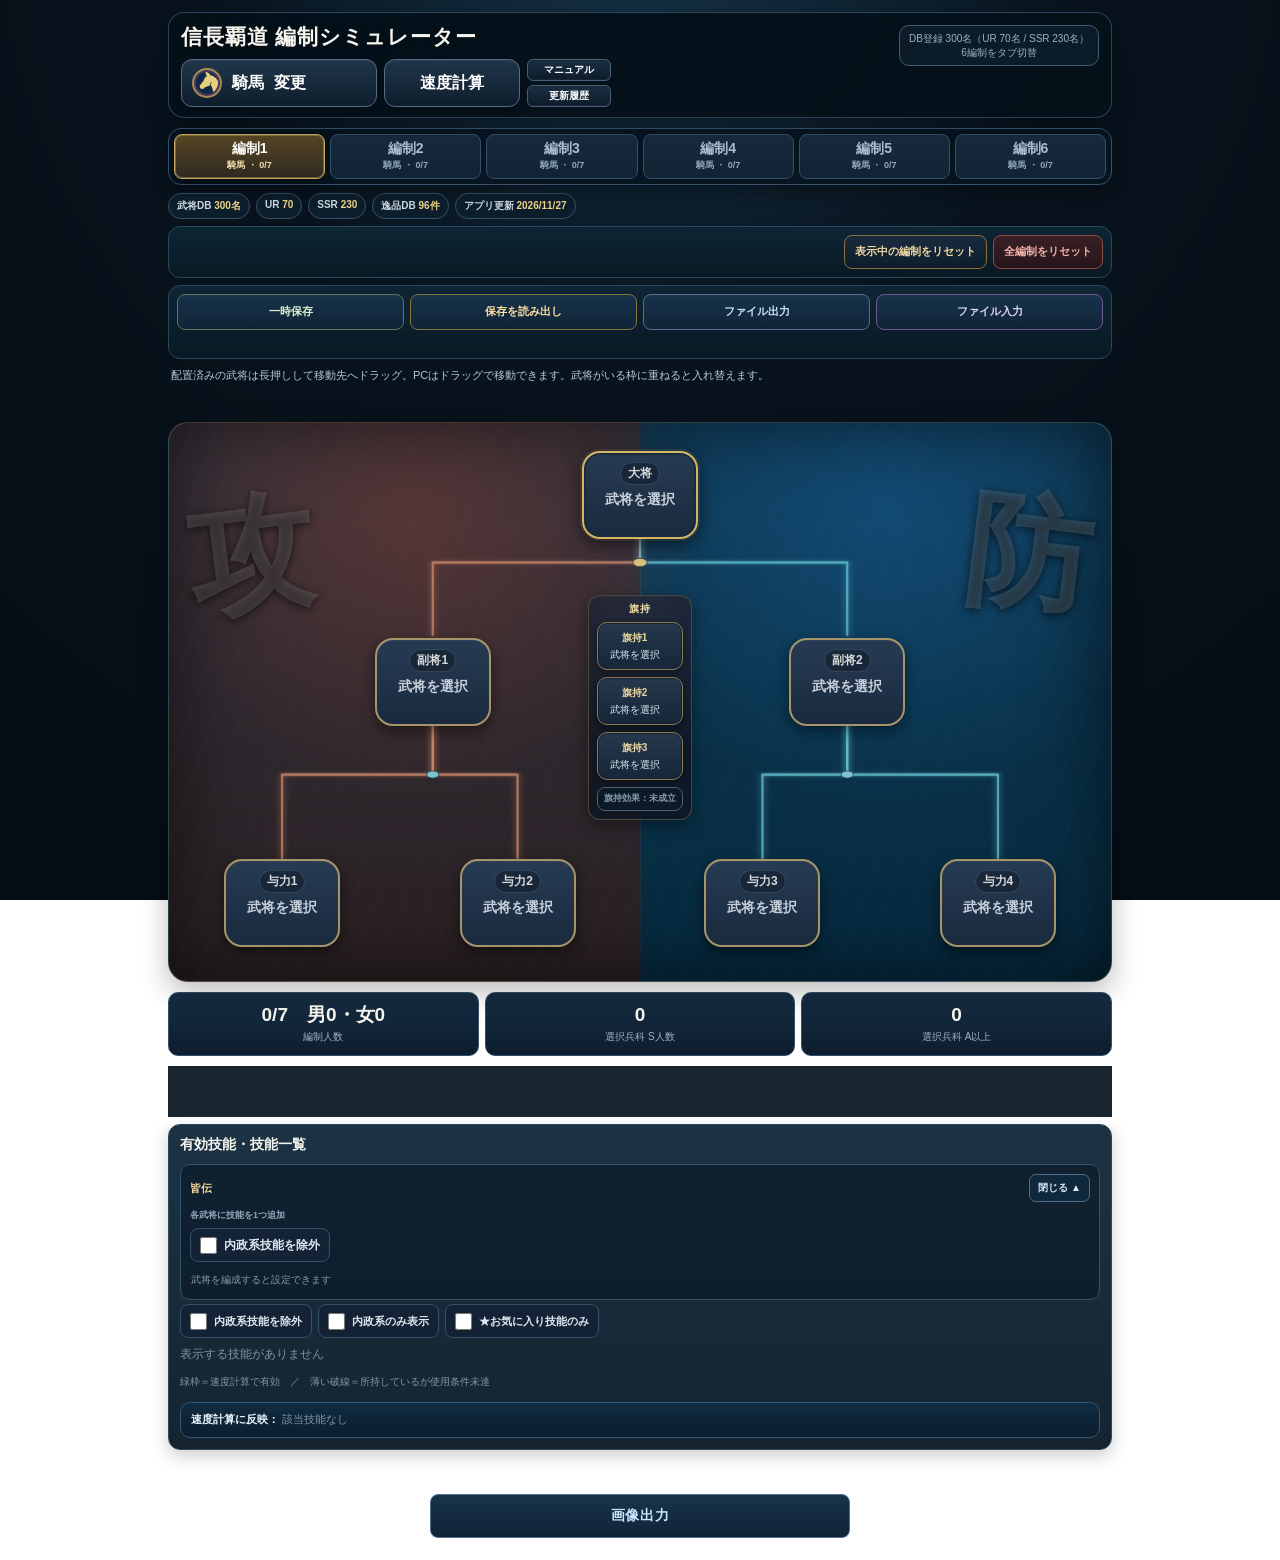
==== commit f79133be: "Fill 29 Hadou DB fields" ====
--- a/index.html
+++ b/index.html
@@ -755,7 +755,7 @@
 <script src="release.js"></script>
 <script>
 // DB_SOURCE: 信長覇道_武将DB_最新版_20261001.xlsx / UR55 + SSR227 = 282 / 2026-10-01統合
-const DB = [{"武将名":"織田信長(UR)","レアリティ":"UR","天賦":1100,"足軽":"S","騎馬":"A","弓":"S","鉄砲":"A","剣豪":"C","忍者":"C","縁1":"織田家","縁2":"傾奇者","縁3":"茶の湯","縁4":"鷹","縁5":"南蛮趣味","戦法名":"六天魔王・真","戦法効果":"自身と一門衆を含む味方3部隊の攻撃、防御、破壊を50%上昇し、撃心発生上昇50%を付与攻撃対象が部隊の場合、対象を含む敵3部隊に知略350％の攻撃をし、混乱を付与攻撃対象が物体の場合、対象に破壊350%の攻撃をし範囲内の敵2部隊に知略350%の攻撃をし、混乱を付与","発動間隔":30,"基礎連鎖":16,"連鎖順":"早い","技能1":"武略","技能2":"監督","技能3":"風雲","技能4":"布武","詳細ページURL":"https://gamewith.jp/nobunaga-hadou/article/show/531599","性別":"男","Web技能情報":[{"name":"武略","unlock":"レベル10で解放"},{"name":"監督","unlock":"レベル20で解放"},{"name":"風雲","unlock":"レベル30で解放"},{"name":"布武","unlock":"UR将星ランク4、レベル40で解放"}],"確認日":"2026-10-30","追縁公開情報":["軍神(UR★7)","築城名人(UR★7)"]},{"武将名":"武田信玄(UR)","レアリティ":"UR","天賦":1100,"足軽":"A","騎馬":"S","弓":"S","鉄砲":"C","剣豪":"C","忍者":"A","縁1":"武田家","縁2":"幕下","縁3":"源氏","縁4":"虎","縁5":"治水名人","戦法名":"風林火山・真","戦法効果":"自身と一門衆を含む味方4部隊の攻撃、防御、武勇、知略を60％上昇し、泰然を付与対象を含む敵3部隊に知略300%の攻撃","発動間隔":30,"基礎連鎖":16,"連鎖順":"早い","技能1":"機略","技能2":"練磨","技能3":"慧眼","技能4":"詭道","詳細ページURL":"https://gamewith.jp/nobunaga-hadou/article/show/531598","性別":"男","Web技能情報":[{"name":"機略","unlock":"レベル10で解放"},{"name":"練磨","unlock":"レベル20で解放"},{"name":"慧眼","unlock":"レベル30で解放"},{"name":"詭道","unlock":"UR将星ランク4、レベル40で解放"}],"確認日":"2026-10-30","追縁公開情報":["教養(UR★7)","高家(UR★7)"]},{"武将名":"上杉謙信(UR)","レアリティ":"UR","天賦":1100,"足軽":"S","騎馬":"S","弓":"A","鉄砲":"C","剣豪":"A","忍者":"B","縁1":"上杉家","縁2":"平氏","縁3":"軍神","縁4":"龍","縁5":"酒豪","戦法名":"毘沙門天・真","戦法効果":"自身1部隊の弱化効果を全て打ち消す自身と一門衆を含む味方3部隊に3回の金剛3%と戦法速度上昇20%、見切を付与対象を含む敵4部隊の強化効果を3つ打ち消し武勇400％の攻撃","発動間隔":30,"基礎連鎖":16,"連鎖順":"遅い","技能1":"武略","技能2":"警戒","技能3":"神将","技能4":"神気","詳細ページURL":"https://gamewith.jp/nobunaga-hadou/article/show/531597","性別":"男","Web技能情報":[{"name":"武略","unlock":"レベル10で解放"},{"name":"警戒","unlock":"レベル20で解放"},{"name":"神将","unlock":"レベル30で解放"},{"name":"神気","unlock":"UR将星ランク4、レベル40で解放"}],"確認日":"2026-10-30","追縁公開情報":["無双(UR★7)","巨漢(UR★7)"]},{"武将名":"帰蝶(UR)","レアリティ":"UR","天賦":1100,"足軽":"A","騎馬":"B","弓":"S","鉄砲":"S","剣豪":"C","忍者":"C","縁1":"斎藤家","縁2":"織田家","縁3":"姫/巫女","縁4":"女丈夫","縁5":"南蛮趣味","戦法名":"帰蝶の舞・真","戦法効果":"自身と一門衆を含む味方3部隊の知略、破壊を30％上昇し攻撃速度上昇20%、会心威力上昇50%を付与対象を含む敵3部隊に同討を付与","発動間隔":30,"基礎連鎖":20,"連鎖順":"早い","技能1":"一心","技能2":"農業","技能3":"仁愛Ⅰ","技能4":"仁愛Ⅱ","詳細ページURL":"https://gamewith.jp/nobunaga-hadou/article/show/531596","性別":"女","Web技能情報":[{"name":"一心","unlock":"レベル10で解放"},{"name":"農業","unlock":"レベル20で解放"},{"name":"仁愛Ⅰ","unlock":"レベル30で解放"},{"name":"仁愛Ⅱ","unlock":"UR将星ランク4、レベル40で解放"}],"確認日":"2026-10-30","追縁公開情報":["藤原氏(UR★7)","律義者(UR★7)"]},{"武将名":"お市(UR)","レアリティ":"UR","天賦":1050,"足軽":"S","騎馬":"S","弓":"A","鉄砲":"B","剣豪":"C","忍者":"C","縁1":"織田家","縁2":"浅井朝倉家","縁3":"姫/巫女","縁4":"教養","縁5":"渉外役","戦法名":"優美高妙・真","戦法効果":"自身と一門衆を含む味方3部隊の知略を40%上昇し1回の硬壁、3回の強化打消無効、堅固10％を付与対象を含む敵3部隊に疑心20%を付与し知略250%の攻撃","発動間隔":35,"基礎連鎖":20,"連鎖順":"早い","技能1":"献身","技能2":"利殖","技能3":"慈悲","技能4":"絢爛","詳細ページURL":"https://gamewith.jp/nobunaga-hadou/article/show/531595","性別":"女","Web技能情報":[{"name":"献身","unlock":"レベル10で解放"},{"name":"利殖","unlock":"レベル20で解放"},{"name":"慈悲","unlock":"レベル30で解放"},{"name":"絢爛","unlock":"UR将星ランク4、レベル40で解放"}],"確認日":"2026-10-30","追縁公開情報":["豪傑(UR★7)","副将(UR★7)"]},{"武将名":"羽柴秀吉(UR)","レアリティ":"UR","天賦":1100,"足軽":"S","騎馬":"B","弓":"S","鉄砲":"B","剣豪":"C","忍者":"C","縁1":"羽柴家","縁2":"織田家","縁3":"築城名人","縁4":"攻城名人","縁5":"治水名人","戦法名":"千成衾・真","戦法効果":"自身と一門衆を含む味方3部隊の破壊を100％上昇し結束30％、攻撃速度上昇20%を付与対象を含む敵3部隊に破壊350%の攻撃","発動間隔":30,"基礎連鎖":20,"連鎖順":"早い","技能1":"好色","技能2":"早駆","技能3":"求心","技能4":"創意","詳細ページURL":"https://gamewith.jp/nobunaga-hadou/article/show/531594","性別":"男","Web技能情報":[{"name":"好色","unlock":"レベル10で解放"},{"name":"早駆","unlock":"レベル20で解放"},{"name":"求心","unlock":"レベル30で解放"},{"name":"創意","unlock":"UR将星ランク4、レベル40で解放"}],"確認日":"2026-10-30","追縁公開情報":["律義者(UR★7)","女丈夫(UR★7)"]},{"武将名":"柴田勝家(UR)","レアリティ":"UR","天賦":1050,"足軽":"A","騎馬":"S","弓":"B","鉄砲":"A","剣豪":"C","忍者":"C","縁1":"織田家","縁2":"四天王","縁3":"家老","縁4":"鬼/夜叉","縁5":"豪傑","戦法名":"鬼柴田・真","戦法効果":"自身と一門衆を含む味方3部隊の攻撃、破壊を30%上昇し高揚25%を付与対象を含む敵3部隊に武勇300%の攻撃をし、動揺を付与","発動間隔":30,"基礎連鎖":20,"連鎖順":"遅い","技能1":"豪勇","技能2":"警戒","技能3":"発奮","技能4":"牽引","詳細ページURL":"https://gamewith.jp/nobunaga-hadou/article/show/531697","性別":"男","Web技能情報":[{"name":"豪勇","unlock":"レベル10で解放"},{"name":"警戒","unlock":"レベル20で解放"},{"name":"発奮","unlock":"レベル30で解放"},{"name":"牽引","unlock":"UR将星ランク4、レベル40で解放"}],"確認日":"2026-10-30","追縁公開情報":["赤備え(UR★7)","攻城名人(UR★7)"]},{"武将名":"武田信繁(UR)","レアリティ":"UR","天賦":1000,"足軽":"B","騎馬":"S","弓":"S","鉄砲":"C","剣豪":"C","忍者":"C","縁1":"武田家","縁2":"源氏","縁3":"一門衆","縁4":"副将","縁5":"教養","戦法名":"一言九鼎・真","戦法効果":"自身と一門衆を含む味方4部隊の武勇、知略を40%上昇し結束10%を付与対象を含む敵2部隊に自部隊の武勇または知略の高い方の系統で250%の攻撃(同値の場合は武勇系統)","発動間隔":30,"基礎連鎖":20,"連鎖順":"早い","技能1":"柱石","技能2":"巡見","技能3":"活路","技能4":"機略","詳細ページURL":"https://gamewith.jp/nobunaga-hadou/article/show/531696","性別":"男","Web技能情報":[{"name":"柱石","unlock":"レベル10で解放"},{"name":"巡見","unlock":"レベル20で解放"},{"name":"活路","unlock":"レベル30で解放"},{"name":"機略","unlock":"UR将星ランク4、レベル40で解放"}],"確認日":"2026-10-30","追縁公開情報":["水軍(UR★7)","幕下(UR★7)"]},{"武将名":"長野業正(UR)","レアリティ":"UR","天賦":1050,"足軽":"S","騎馬":"B","弓":"S","鉄砲":"C","剣豪":"B","忍者":"C","縁1":"上杉家","縁2":"虎","縁3":"長寿","縁4":"籠城名人","縁5":"律儀者","戦法名":"上州の黄斑・真","戦法効果":"対象を含む敵3部隊に知略250%の攻撃自身と一門衆を含む味方2部隊に3回の硬壁、堅固10%、泰然を付与","発動間隔":35,"基礎連鎖":20,"連鎖順":"普通","技能1":"地利","技能2":"兵心","技能3":"一心","技能4":"守才","詳細ページURL":"https://gamewith.jp/nobunaga-hadou/article/show/531691","性別":"男","Web技能情報":[{"name":"地利","unlock":"レベル10で解放"},{"name":"兵心","unlock":"レベル20で解放"},{"name":"一心","unlock":"レベル30で解放"},{"name":"守才","unlock":"UR将星ランク4、レベル40で解放"}],"確認日":"2026-10-30","追縁公開情報":["教養(UR★7)","小姓(UR★7)"]},{"武将名":"北条綱成(UR)","レアリティ":"UR","天賦":1050,"足軽":"S","騎馬":"S","弓":"B","鉄砲":"C","剣豪":"C","忍者":"C","縁1":"北条家","縁2":"一門衆","縁3":"武辺者","縁4":"豪傑","縁5":"籠城名人","戦法名":"五色備え・真","戦法効果":"自身1部隊に1回の不退を付与自身と一門衆を含む味方3部隊に1回の強化打消無効、結束10%を付与対象を含む敵3部隊に武勇300%の攻撃","発動間隔":25,"基礎連鎖":20,"連鎖順":"遅い","技能1":"闘志","技能2":"警戒","技能3":"大勇","技能4":"心突","詳細ページURL":"https://gamewith.jp/nobunaga-hadou/article/show/531690","性別":"男","Web技能情報":[{"name":"闘志","unlock":"レベル10で解放"},{"name":"警戒","unlock":"レベル20で解放"},{"name":"大勇","unlock":"レベル30で解放"},{"name":"心突","unlock":"UR将星ランク4、レベル40で解放"}],"確認日":"2026-10-30","追縁公開情報":["律義者(UR★7)","高家(UR★7)"]},{"武将名":"藤堂高虎(UR)","レアリティ":"UR","天賦":1000,"足軽":"S","騎馬":"S","弓":"B","鉄砲":"B","剣豪":"C","忍者":"C","縁1":"浅井朝倉家","縁2":"羽柴家","縁3":"巨漢","縁4":"築城名人","縁5":"藩祖","戦法名":"五常の戒・真","戦法効果":"対象を含む敵4部隊の攻撃、防御、武勇、知略、破壊を30%低下対象を含む敵3部隊に知略250%の攻撃","発動間隔":30,"基礎連鎖":16,"連鎖順":"早い","技能1":"功名","技能2":"石工","技能3":"武略","技能4":"速攻","詳細ページURL":"https://gamewith.jp/nobunaga-hadou/article/show/531689","性別":"男","Web技能情報":[{"name":"功名","unlock":"レベル10で解放"},{"name":"石工","unlock":"レベル20で解放"},{"name":"武略","unlock":"レベル30で解放"},{"name":"速攻","unlock":"UR将星ランク4、レベル40で解放"}],"確認日":"2026-10-30","追縁公開情報":["伊達最上家(UR★7)","今川家(UR★7)"]},{"武将名":"本多正信(UR)","レアリティ":"UR","天賦":1000,"足軽":"S","騎馬":"A","弓":"A","鉄砲":"C","剣豪":"C","忍者":"C","縁1":"徳川家","縁2":"軍師","縁3":"家老","縁4":"奉行","縁5":"鷹","戦法名":"非常の器・真","戦法効果":"対象を含む敵3部隊の防御、機動を25%低下対象を含む敵4部隊に炎上3%、混乱、同討を付与","発動間隔":30,"基礎連鎖":16,"連鎖順":"普通","技能1":"才気","技能2":"振興","技能3":"封殺","技能4":"速攻","詳細ページURL":"https://gamewith.jp/nobunaga-hadou/article/show/531688","性別":"男","Web技能情報":[{"name":"才気","unlock":"レベル10で解放"},{"name":"振興","unlock":"レベル20で解放"},{"name":"封殺","unlock":"レベル30で解放"},{"name":"速攻","unlock":"UR将星ランク4、レベル40で解放"}],"確認日":"2026-10-30","追縁公開情報":["射撃名人(UR★7)","赤備え(UR★7)"]},{"武将名":"斎藤朝信(UR)","レアリティ":"UR","天賦":1000,"足軽":"S","騎馬":"S","弓":"B","鉄砲":"C","剣豪":"C","忍者":"C","縁1":"上杉家","縁2":"家老","縁3":"奉行","縁4":"渉外役","縁5":"律儀者","戦法名":"越後の鍾馗・真","戦法効果":"対象を含む敵2部隊の知略を30%低下させ萎縮を付与し自部隊の武勇または知略の高い方の系統で250%の攻撃(同値の場合は武勇系統)自身と一門衆を含む味方3部隊の破壊を30%上昇","発動間隔":25,"基礎連鎖":16,"連鎖順":"普通","技能1":"威風","技能2":"兵心","技能3":"応報","技能4":"牽引","詳細ページURL":"https://gamewith.jp/nobunaga-hadou/article/show/531687","性別":"男","Web技能情報":[{"name":"威風","unlock":"レベル10で解放"},{"name":"兵心","unlock":"レベル20で解放"},{"name":"応報","unlock":"レベル30で解放"},{"name":"牽引","unlock":"UR将星ランク4、レベル40で解放"}],"確認日":"2026-10-30","追縁公開情報":["謀略家(UR★7)","刀剣(UR★7)"]},{"武将名":"早川殿(UR)","レアリティ":"UR","天賦":1000,"足軽":"S","騎馬":"A","弓":"A","鉄砲":"C","剣豪":"C","忍者":"C","縁1":"北条家","縁2":"今川家","縁3":"平氏","縁4":"姫/巫女","縁5":"女丈夫","戦法名":"双宿双飛・真","戦法効果":"自身と一門衆を含む味方3部隊の攻撃、武勇、知略、破壊を50%上昇","発動間隔":25,"基礎連鎖":16,"連鎖順":"早い","技能1":"慈悲","技能2":"農業","技能3":"内助","技能4":"敬愛","詳細ページURL":"https://gamewith.jp/nobunaga-hadou/article/show/531686","性別":"女","Web技能情報":[{"name":"慈悲","unlock":"レベル10で解放"},{"name":"農業","unlock":"レベル20で解放"},{"name":"内助","unlock":"レベル30で解放"},{"name":"敬愛","unlock":"UR将星ランク4、レベル40で解放"}],"確認日":"2026-10-30","追縁公開情報":["長寿(UR★7)","射撃名人(UR★7)"]},{"武将名":"立花道雪(UR)","レアリティ":"UR","天賦":1100,"足軽":"S","騎馬":"A","弓":"B","鉄砲":"S","剣豪":"C","忍者":"C","縁1":"大友家","縁2":"軍神","縁3":"鬼/夜叉","縁4":"武辺者","縁5":"豪傑","戦法名":"鬼道雪・真","戦法効果":"自身と一門衆を含む味方3部隊に会心威力上昇75%を付与し通常攻撃威力を3%累加(重複可・打消不可)対象を含む敵3部隊に自部隊の武勇または知略の高い方の系統で300%の攻撃をし(同値の場合は武勇系統)防御を40%低下さらに恐慌4%、自滅を付与","発動間隔":30,"基礎連鎖":20,"連鎖順":"遅い","技能1":"一心","技能2":"練磨","技能3":"一閃","技能4":"早合","詳細ページURL":"https://gamewith.jp/nobunaga-hadou/article/show/537082","性別":"男","Web技能情報":[{"name":"一心","unlock":"レベル10で解放"},{"name":"練磨","unlock":"レベル20で解放"},{"name":"一閃","unlock":"レベル30で解放"},{"name":"早合","unlock":"UR将星ランク4、レベル40で解放"}],"確認日":"2026-10-30","追縁公開情報":["講談(UR★7)","水軍(UR★7)"]},{"武将名":"今川義元(UR)","レアリティ":"UR","天賦":1100,"足軽":"A","騎馬":"A","弓":"S","鉄砲":"C","剣豪":"S","忍者":"C","縁1":"今川家","縁2":"幕下","縁3":"源氏","縁4":"高家","縁5":"教養","戦法名":"海道一の弓取・真","戦法効果":"自身と一門衆を含む味方3部隊の攻撃、破壊を40%上昇し高揚30%を付与対象を含む敵3部隊に孤立を付与し知略300%の攻撃敵部隊より知略が上回っている場合その差に応じて威力が上昇(最大450%)","発動間隔":30,"基礎連鎖":16,"連鎖順":"早い","技能1":"威光","技能2":"監督","技能3":"俊才","技能4":"聡慧","詳細ページURL":"https://gamewith.jp/nobunaga-hadou/article/show/539970","性別":"男","Web技能情報":[{"name":"威光","unlock":"レベル10で解放"},{"name":"監督","unlock":"レベル20で解放"},{"name":"俊才","unlock":"レベル30で解放"},{"name":"聡慧","unlock":"UR将星ランク4、レベル40で解放"}],"確認日":"2026-10-30","追縁公開情報":["牢人(UR★7)","龍(UR★7)"]},{"武将名":"ねね(UR)","レアリティ":"UR","天賦":1050,"足軽":"S","騎馬":"C","弓":"S","鉄砲":"A","剣豪":"C","忍者":"C","縁1":"羽柴家","縁2":"織田家","縁3":"女丈夫","縁4":"長寿","縁5":"茶の湯","戦法名":"湖月光滲・真","戦法効果":"自身1部隊の攻撃、破壊を40%上昇し、会心威力上昇50%を付与(UR将星ランク4以上の場合は自身と一門衆を含む味方2部隊、URの将星ランク7の場合は自身と一門衆を含む味方3部隊に付与)さらに自身と一門衆を含む味方3部隊に高揚20%を付与対象を含む敵3部隊に破壊200%の攻撃","発動間隔":25,"基礎連鎖":20,"連鎖順":"早い","技能1":"内助","技能2":"農業","技能3":"紐帯","技能4":"扶陽","詳細ページURL":"https://gamewith.jp/nobunaga-hadou/article/show/544346","性別":"女","Web技能情報":[{"name":"内助","unlock":"レベル10で解放"},{"name":"農業","unlock":"レベル20で解放"},{"name":"紐帯","unlock":"レベル30で解放"},{"name":"扶陽","unlock":"UR将星ランク4、レベル40で解放"}],"確認日":"2026-10-30","追縁公開情報":["一門衆(UR★7)","治水名人(UR★7)"]},{"武将名":"UR前田慶次(花の慶次)","レアリティ":"UR","天賦":1100,"足軽":"S","騎馬":"S","弓":"A","鉄砲":"C","剣豪":"A","忍者":"S","縁1":"上杉家","縁2":"傾奇者","縁3":"酒豪","縁4":"巨漢","縁5":"槍名人","戦法名":"大ふへん者・真","戦法効果":"自身と一門衆を含む味方4部隊に見切を付与対象を含む敵4部隊に萎縮、露呈を付与し、武勇300％の攻撃(部隊内の兵科適性Sの人数×10%、威力上昇)(自身のUR将星ランク×10%、威力上昇)","発動間隔":30,"基礎連鎖":16,"連鎖順":"普通","技能1":"大勇","技能2":"警戒","技能3":"慶雲","技能4":"彼方","詳細ページURL":"https://gamewith.jp/nobunaga-hadou/article/show/546055","性別":"男","Web技能情報":[{"name":"大勇","unlock":"レベル10で解放"},{"name":"警戒","unlock":"レベル20で解放"},{"name":"慶雲","unlock":"レベル30で解放"},{"name":"彼方","unlock":"UR将星ランク4、レベル40で解放"}],"確認日":"2026-10-30","追縁公開情報":["虎(UR★7)","官位者(UR★7)"]},{"武将名":"UR直江兼続(花の慶次)","レアリティ":"UR","天賦":1050,"足軽":"A","騎馬":"S","弓":"S","鉄砲":"C","剣豪":"C","忍者":"C","縁1":"上杉家","縁2":"律儀者","縁3":"軍師","縁4":"巨漢","縁5":"家老","戦法名":"憤怒の一喝・真","戦法効果":"自身と一門衆を含む味方2部隊の弱化効果を3つ打ち消し(URの将星ランク4以上の場合は味方3部隊、URの将星ランク7の場合は味方4部隊)自身と一門衆を含む味方3部隊の攻撃、武勇、知略、破壊を40%上昇させ、対象を含む敵3部隊に自部隊の武勇または知略の高い方の系統で300%の攻撃(同値の場合は武勇系統)","発動間隔":30,"基礎連鎖":16,"連鎖順":"早い","技能1":"発奮","技能2":"監督","技能3":"気魄","技能4":"大勇","詳細ページURL":"https://gamewith.jp/nobunaga-hadou/article/show/546054","性別":"男","Web技能情報":[{"name":"発奮","unlock":"レベル10で解放"},{"name":"監督","unlock":"レベル20で解放"},{"name":"気魄","unlock":"レベル30で解放"},{"name":"大勇","unlock":"UR将星ランク4、レベル40で解放"}],"確認日":"2026-10-30","追縁公開情報":["龍(UR★7)","四天王(UR★7)"]},{"武将名":"URまつ(花の慶次)","レアリティ":"UR","天賦":1050,"足軽":"S","騎馬":"A","弓":"B","鉄砲":"S","剣豪":"C","忍者":"C","縁1":"羽柴家","縁2":"姫/巫女","縁3":"女丈夫","縁4":"渉外役","縁5":"教養","戦法名":"野菊の誓い・真","戦法効果":"自身と一門衆を含む味方2部隊に1回の硬壁を付与(URの将星ランク4以上の場合は味方3部隊、URの将星ランク7の場合は味方4部隊に付与)自身と一門衆を含む味方4部隊の弱化効果を全て打ち消し、治癒5%を付与さらに3回の強化打消無効を付与し負傷兵を最大兵力の30%回復","発動間隔":25,"基礎連鎖":20,"連鎖順":"早い","技能1":"慈悲","技能2":"人脈","技能3":"清爽","技能4":"絢爛","詳細ページURL":"https://gamewith.jp/nobunaga-hadou/article/show/546053","性別":"女","Web技能情報":[{"name":"慈悲","unlock":"レベル10で解放"},{"name":"人脈","unlock":"レベル20で解放"},{"name":"清爽","unlock":"レベル30で解放"},{"name":"絢爛","unlock":"UR将星ランク4、レベル40で解放"}],"確認日":"2026-10-30","追縁公開情報":["鬼/夜叉(UR★7)","下剋上(UR★7)"]},{"武将名":"奥村助右衛門(UR)","レアリティ":"UR","天賦":1100,"足軽":"S","騎馬":"S","弓":"C","鉄砲":"B","剣豪":"A","忍者":"C","縁1":"傾奇者","縁2":"律儀者","縁3":"槍名人","縁4":"豪傑","縁5":"家老","戦法名":"名に涯はなし・真","戦法効果":"自身1部隊に1回の不退を付与(UR将星ランク4以上の場合は2回UR将星ランク7の場合は4回)自身と一門衆を含む味方3部隊の攻撃、防御を50%上昇し、2回の金剛3%、泰然を付与対象を含む敵3部隊に武勇300%の攻撃","発動間隔":30,"基礎連鎖":16,"連鎖順":"普通","技能1":"大勇","技能2":"練磨","技能3":"武略","技能4":"静胆","詳細ページURL":"https://gamewith.jp/nobunaga-hadou/article/show/548825","性別":"男","Web技能情報":[{"name":"大勇","unlock":"レベル10で解放"},{"name":"練磨","unlock":"レベル20で解放"},{"name":"武略","unlock":"レベル30で解放"},{"name":"静胆","unlock":"UR将星ランク4、レベル40で解放"}],"確認日":"2026-10-30","追縁公開情報":["藤原氏(UR★7)","律義者(UR★7)"]},{"武将名":"明智光秀(UR)","レアリティ":"UR","天賦":1100,"足軽":"S","騎馬":"B","弓":"C","鉄砲":"S","剣豪":"C","忍者":"A","縁1":"宗我部明智家","縁2":"四天王","縁3":"教養","縁4":"茶の湯","縁5":"射撃名人","戦法名":"神智明晰・真","戦法効果":"対象を含む敵2部隊の強化効果をすべて打ち消す対象を含む敵3部隊に知略350%の攻撃をし、防御を30%低下、炎上3%、攻撃速度低下20%、混乱を付与","発動間隔":30,"基礎連鎖":16,"連鎖順":"普通","技能1":"機略","技能2":"兵站","技能3":"才気","技能4":"離間","詳細ページURL":"https://gamewith.jp/nobunaga-hadou/article/show/546056","性別":"男","Web技能情報":[{"name":"機略","unlock":"レベル10で解放"},{"name":"兵站","unlock":"レベル20で解放"},{"name":"才気","unlock":"レベル30で解放"},{"name":"離間","unlock":"UR将星ランク4、レベル40で解放"}],"確認日":"2026-10-30","追縁公開情報":["羽柴家(UR★7)","一門衆(UR★7)"]},{"武将名":"島津義久(UR)","レアリティ":"UR","天賦":1100,"足軽":"S","騎馬":"C","弓":"B","鉄砲":"S","剣豪":"C","忍者":"B","縁1":"島津家","縁2":"茶の湯","縁3":"教養","縁4":"長寿","縁5":"射撃名人","戦法名":"三州総大将・真","戦法効果":"自身1部隊に高揚35%、結束20%を付与自身と一門衆を含む味方3部隊に会心威力上昇75%を付与し、通常攻撃威力を3%累加(重複可・打消不可)対象を含む敵3部隊に自部隊の武勇または知略の高い方の系統で300%の攻撃(同値の場合は知略系統)","発動間隔":30,"基礎連鎖":16,"連鎖順":"遅い","技能1":"一心","技能2":"人脈","技能3":"鬼気","技能4":"賢兄","詳細ページURL":"https://gamewith.jp/nobunaga-hadou/article/show/546057","性別":"男","Web技能情報":[{"name":"一心","unlock":"レベル10で解放"},{"name":"人脈","unlock":"レベル20で解放"},{"name":"鬼気","unlock":"レベル30で解放"},{"name":"賢兄","unlock":"UR将星ランク4、レベル40で解放"}],"確認日":"2026-10-30","追縁公開情報":["豪傑(UR★7)","謀略家(UR★7)"]},{"武将名":"大友宗麟(UR)","レアリティ":"UR","天賦":1100,"足軽":"B","騎馬":"S","弓":"C","鉄砲":"S","剣豪":"C","忍者":"A","縁1":"大友家","縁2":"幕下","縁3":"教養","縁4":"茶の湯","縁5":"南蛮趣味","戦法名":"上下天光・真","戦法効果":"自身と一門衆を含む味方3部隊の防御、武勇、知略、破壊を50%上昇し、見切を付与対象を含む敵3部隊に知略300%の攻撃","発動間隔":35,"基礎連鎖":16,"連鎖順":"早い","技能1":"威光","技能2":"監督","技能3":"信心","技能4":"尊護","詳細ページURL":"https://gamewith.jp/nobunaga-hadou/article/show/546058","性別":"男","Web技能情報":[{"name":"威光","unlock":"レベル10で解放"},{"name":"監督","unlock":"レベル20で解放"},{"name":"信心","unlock":"レベル30で解放"},{"name":"尊護","unlock":"UR将星ランク4、レベル40で解放"}],"確認日":"2026-10-30","追縁公開情報":["源氏(UR★7)","雑賀本願寺(UR★7)"]},{"武将名":"鍋島直茂(UR)","レアリティ":"UR","天賦":1050,"足軽":"C","騎馬":"S","弓":"B","鉄砲":"S","剣豪":"B","忍者":"A","縁1":"龍造寺家","縁2":"謀略家","縁3":"軍師","縁4":"家老","縁5":"藩祖","戦法名":"仁王門・真","戦法効果":"自身と一門衆を含む味方3部隊の武勇、知略を30%上昇対象を含む敵2部隊に自部隊の武勇または知略の高い方の系統で300%の攻撃(同値の場合は武勇系統)自身1部隊に堅固10%、泰然を付与","発動間隔":30,"基礎連鎖":20,"連鎖順":"遅い","技能1":"発奮","技能2":"監督","技能3":"忠義","技能4":"烈撃","詳細ページURL":"https://gamewith.jp/nobunaga-hadou/article/show/546212","性別":"男","Web技能情報":[{"name":"発奮","unlock":"レベル10で解放"},{"name":"監督","unlock":"レベル20で解放"},{"name":"忠義","unlock":"レベル30で解放"},{"name":"烈撃","unlock":"UR将星ランク4、レベル40で解放"}],"確認日":"2026-10-30","追縁公開情報":["甲賀(UR★7)","小姓(UR★7)"]},{"武将名":"滝川一益(UR)","レアリティ":"UR","天賦":1000,"足軽":"A","騎馬":"A","弓":"B","鉄砲":"S","剣豪":"C","忍者":"S","縁1":"織田家","縁2":"四天王","縁3":"甲賀","縁4":"水軍","縁5":"射撃名人","戦法名":"百発必中・真","戦法効果":"対象を含む敵2部隊の攻撃を20%低下対象を含む敵3部隊に知略200%の攻撃兵科適性Sの兵科で発動した場合、自身1部隊に高揚50%を付与","発動間隔":30,"基礎連鎖":20,"連鎖順":"遅い","技能1":"遠射","技能2":"振興","技能3":"突貫","技能4":"牽引","詳細ページURL":"https://gamewith.jp/nobunaga-hadou/article/show/546213","性別":"男","Web技能情報":[{"name":"遠射","unlock":"レベル10で解放"},{"name":"振興","unlock":"レベル20で解放"},{"name":"突貫","unlock":"レベル30で解放"},{"name":"牽引","unlock":"UR将星ランク4、レベル40で解放"}],"確認日":"2026-10-30","追縁公開情報":["無双(UR★7)","平氏(UR★7)"]},{"武将名":"宇喜多直家(UR)","レアリティ":"UR","天賦":1050,"足軽":"S","騎馬":"B","弓":"S","鉄砲":"A","剣豪":"C","忍者":"C","縁1":"宇喜多家","縁2":"毛利家","縁3":"織田家","縁4":"下剋上","縁5":"謀略家","戦法名":"暗中飛躍・真","戦法効果":"対象を含む敵3部隊に病毒3%、混乱を付与し、知略300%の攻撃","発動間隔":30,"基礎連鎖":12,"連鎖順":"遅い","技能1":"機略","技能2":"利殖","技能3":"駆逐","技能4":"叡智","詳細ページURL":"https://gamewith.jp/nobunaga-hadou/article/show/546214","性別":"男","Web技能情報":[{"name":"機略","unlock":"レベル10で解放"},{"name":"利殖","unlock":"レベル20で解放"},{"name":"駆逐","unlock":"レベル30で解放"},{"name":"叡智","unlock":"UR将星ランク4、レベル40で解放"}],"確認日":"2026-10-30","追縁公開情報":["水軍(UR★7)","斎藤家(UR★7)"]},{"武将名":"龍造寺隆信(UR)","レアリティ":"UR","天賦":1050,"足軽":"S","騎馬":"A","弓":"C","鉄砲":"S","剣豪":"C","忍者":"B","縁1":"龍造寺家","縁2":"謀略家","縁3":"無双","縁4":"巨漢","縁5":"豪傑","戦法名":"肥前の熊・真","戦法効果":"自身と一門衆を含む味方3部隊の武勇を40%上昇させ戦法威力を3%累加(重複可・打消不可)対象を含む敵3部隊に武勇300%の攻撃をし、動揺、恐怖を付与","発動間隔":30,"基礎連鎖":16,"連鎖順":"普通","技能1":"気合","技能2":"警戒","技能3":"一心","技能4":"烈撃","詳細ページURL":"https://gamewith.jp/nobunaga-hadou/article/show/546215","性別":"男","Web技能情報":[{"name":"気合","unlock":"レベル10で解放"},{"name":"警戒","unlock":"レベル20で解放"},{"name":"一心","unlock":"レベル30で解放"},{"name":"烈撃","unlock":"UR将星ランク4、レベル40で解放"}],"確認日":"2026-10-30","追縁公開情報":["大友家(UR★7)","僧侶(UR★7)"]},{"武将名":"北条氏康(UR)","レアリティ":"UR","天賦":1100,"足軽":"S","騎馬":"A","弓":"B","鉄砲":"A","剣豪":"C","忍者":"S","縁1":"北条家","縁2":"平氏","縁3":"虎","縁4":"教養","縁5":"籠城名人","戦法名":"理世撫民・真","戦法効果":"自身と一門衆を含む味方3部隊の弱化効果を3つ打ち消し堅固15％、断策30%、悠然を付与対象を含む敵3部隊の強化効果を3つ打ち消し、知略300%の攻撃","発動間隔":30,"基礎連鎖":16,"連鎖順":"早い","技能1":"鬼気","技能2":"監督","技能3":"柱石","技能4":"獅咆","詳細ページURL":"https://gamewith.jp/nobunaga-hadou/article/show/552238","性別":"男","Web技能情報":[{"name":"鬼気","unlock":"レベル10で解放"},{"name":"監督","unlock":"レベル20で解放"},{"name":"柱石","unlock":"レベル30で解放"},{"name":"獅咆","unlock":"UR将星ランク4、レベル40で解放"}],"確認日":"2026-10-30","追縁公開情報":["射撃名人(UR★7)","水軍(UR★7)"]},{"武将名":"朝倉宗滴(UR)","レアリティ":"UR","天賦":1100,"足軽":"S","騎馬":"S","弓":"S","鉄砲":"C","剣豪":"C","忍者":"C","縁1":"浅井朝倉家","縁2":"鷹","縁3":"講談","縁4":"軍師","縁5":"鬼/夜叉","戦法名":"勝事本候・真","戦法効果":"自身1部隊に見切を付与対象を含む敵3部隊の攻撃、武勇、知略を40％低下させ武勇と知略の高い方の系統で300％の攻撃(同値の場合は武勇系統兵力50％以下の場合、兵力が少ないほど威力上昇。最大600%)さらに大将で発動した場合、対象を含む敵3部隊の戦法ゲージを15%奪う(戦法ゲージ上昇は上限20%)","発動間隔":30,"基礎連鎖":16,"連鎖順":"遅い","技能1":"鬼謀","技能2":"巡見","技能3":"硬骨","技能4":"巧手","詳細ページURL":"https://gamewith.jp/nobunaga-hadou/article/show/558901","性別":"男","Web技能情報":[{"name":"鬼謀","unlock":"レベル10で解放"},{"name":"巡見","unlock":"レベル20で解放"},{"name":"硬骨","unlock":"レベル30で解放"},{"name":"巧手","unlock":"UR将星ランク4、レベル40で解放"}],"確認日":"2026-10-30","追縁公開情報":["虎(UR★7)","官位者(UR★7)"]},{"武将名":"織田信長(鉄砲/UR)","レアリティ":"UR","天賦":1100,"足軽":"S","騎馬":"C","弓":"A","鉄砲":"S","剣豪":"C","忍者":"C","縁1":"織田家","縁2":"射撃名人","縁3":"茶の湯","縁4":"下剋上","縁5":"南蛮趣味","戦法名":"三段撃ち・真","戦法効果":"対象を含む敵4部隊に知略300％の攻撃自身1部隊に攻撃速度上昇30%を付与自身と一門衆を含む味方3部隊に高揚20%を付与通常攻撃威力を5%累加(重複可・打消不可)","発動間隔":30,"基礎連鎖":16,"連鎖順":"遅い","技能1":"武略","技能2":"口利","技能3":"連射","技能4":"普天","詳細ページURL":"https://gamewith.jp/nobunaga-hadou/article/show/561796","性別":"男","Web技能情報":[{"name":"武略","unlock":"レベル10で解放"},{"name":"口利","unlock":"レベル20で解放"},{"name":"連射","unlock":"レベル30で解放"},{"name":"普天","unlock":"UR将星ランク4、レベル40で解放"}],"確認日":"2026-10-30","追縁公開情報":["豪傑(UR★7)","縦横家(UR★7)"]},{"武将名":"上泉信綱(UR)","レアリティ":"UR","天賦":1100,"足軽":"S","騎馬":"A","弓":"C","鉄砲":"C","剣豪":"S","忍者":"C","縁1":"上杉家","縁2":"幕下","縁3":"槍名人","縁4":"無双","縁5":"豪傑","戦法名":"転・真","戦法効果":"対象を含む敵3部隊に武勇350％の攻撃(圧迫が付与されている敵部隊へは威力100％上昇)自身1部隊に3回の強化打消無効、3回の閃心、会心威力上昇75％、泰然を付与","発動間隔":30,"基礎連鎖":16,"連鎖順":"普通","技能1":"兵家","技能2":"兵站","技能3":"無形","技能4":"自在","詳細ページURL":"https://gamewith.jp/nobunaga-hadou/article/show/561795","性別":"男","Web技能情報":[{"name":"兵家","unlock":"レベル10で解放"},{"name":"兵站","unlock":"レベル20で解放"},{"name":"無形","unlock":"レベル30で解放"},{"name":"自在","unlock":"UR将星ランク4、レベル40で解放"}],"確認日":"2026-10-30","追縁公開情報":["講談(UR★7)","講談(UR★7)"]},{"武将名":"服部半蔵(UR)","レアリティ":"UR","天賦":1100,"足軽":"S","騎馬":"C","弓":"S","鉄砲":"C","剣豪":"C","忍者":"S","縁1":"徳川家","縁2":"伊賀","縁3":"鬼/夜叉","縁4":"講談","縁5":"律儀者","戦法名":"鬼神閃燿・真","戦法効果":"自身と一門衆を含む味方3部隊の知略、破壊を40％上昇させ、戦法速度上昇20%を付与攻撃対象が部隊の場合対象を含む敵3部隊に同討、炎上4%を付与し、知略300%の攻撃攻撃対象が物体の場合、対象に破壊300%の攻撃をし、範囲内の敵2部隊に同討、炎上4%を付与し、知略300%の攻撃","発動間隔":30,"基礎連鎖":16,"連鎖順":"早い","技能1":"柱石","技能2":"振興","技能3":"狐走","技能4":"破砕","詳細ページURL":"https://gamewith.jp/nobunaga-hadou/article/show/561794","性別":"男","Web技能情報":[{"name":"柱石","unlock":"レベル10で解放"},{"name":"振興","unlock":"レベル20で解放"},{"name":"狐走","unlock":"レベル30で解放"},{"name":"破砕","unlock":"UR将星ランク4、レベル40で解放"}],"確認日":"2026-10-30","追縁公開情報":["牢人(UR★7)","奉行(UR★7)"]},{"武将名":"黒田官兵衛(UR)","レアリティ":"UR","天賦":1100,"足軽":"S","騎馬":"A","弓":"A","鉄砲":"S","剣豪":"C","忍者":"C","縁1":"黒田家","縁2":"羽柴家","縁3":"軍師","縁4":"茶の湯","縁5":"築城名人","戦法名":"今張良・真","戦法効果":"対象を含む敵3部隊の攻撃、知略を40％低下させ、戦法速度低下20％、消沈を付与し、知略300％の攻撃さらに3回の強化無効を付与","発動間隔":30,"基礎連鎖":16,"連鎖順":"普通","技能1":"封殺","技能2":"兵站","技能3":"看破","技能4":"先覚","詳細ページURL":"https://gamewith.jp/nobunaga-hadou/article/show/561793","性別":"男","Web技能情報":[{"name":"封殺","unlock":"レベル10で解放"},{"name":"兵站","unlock":"レベル20で解放"},{"name":"看破","unlock":"レベル30で解放"},{"name":"先覚","unlock":"UR将星ランク4、レベル40で解放"}],"確認日":"2026-10-30","追縁公開情報":["射撃名人(UR★7)","尼子家(UR★7)"]},{"武将名":"霧隠才蔵(UR)","レアリティ":"UR","天賦":1050,"足軽":"A","騎馬":"B","弓":"S","鉄砲":"C","剣豪":"C","忍者":"S","縁1":"真田家","縁2":"伊賀","縁3":"籠城名人","縁4":"官位者","縁5":"牢人","戦法名":"霧隠れの術・真","戦法効果":"自身と一門衆を含む味方2部隊に通常攻撃回避30%を付与対象を含む敵4部隊の防御を30％低下させ、恐慌3%、恐怖を付与対象を含む敵3部隊に知略250%の攻撃","発動間隔":30,"基礎連鎖":20,"連鎖順":"普通","技能1":"鬼謀","技能2":"振興","技能3":"封殺","技能4":"速攻","詳細ページURL":"https://gamewith.jp/nobunaga-hadou/article/show/561939","性別":"男","Web技能情報":[{"name":"鬼謀","unlock":"レベル10で解放"},{"name":"振興","unlock":"レベル20で解放"},{"name":"封殺","unlock":"レベル30で解放"},{"name":"速攻","unlock":"UR将星ランク4、レベル40で解放"}],"確認日":"2026-10-30","追縁公開情報":["女丈夫(UR★7)","武田家(UR★7)"]},{"武将名":"宇佐美定満(UR)","レアリティ":"UR","天賦":1000,"足軽":"B","騎馬":"A","弓":"S","鉄砲":"C","剣豪":"B","忍者":"A","縁1":"上杉家","縁2":"四天王","縁3":"軍師","縁4":"長寿","縁5":"講談","戦法名":"越後流軍学・真","戦法効果":"対象を含む敵3部隊の強化効果を2つ打ち消し、攻撃、武勇を30%低下させ、拘束を付与対象を含む敵3部隊に知略250%の攻撃","発動間隔":35,"基礎連鎖":20,"連鎖順":"早い","技能1":"封殺","技能2":"巡見","技能3":"兵家","技能4":"参謀","詳細ページURL":"https://gamewith.jp/nobunaga-hadou/article/show/561940","性別":"男","Web技能情報":[{"name":"封殺","unlock":"レベル10で解放"},{"name":"巡見","unlock":"レベル20で解放"},{"name":"兵家","unlock":"レベル30で解放"},{"name":"参謀","unlock":"UR将星ランク4、レベル40で解放"}],"確認日":"2026-10-30","追縁公開情報":["傾奇者(UR★7)","武辺者(UR★7)"]},{"武将名":"山中鹿之介(UR)","レアリティ":"UR","天賦":1050,"足軽":"S","騎馬":"A","弓":"B","鉄砲":"C","剣豪":"A","忍者":"C","縁1":"尼子家","縁2":"武辺者","縁3":"豪傑","縁4":"無双","縁5":"槍名人","戦法名":"七難八苦・真","戦法効果":"自身1部隊の攻撃、武勇を40％上昇対象を含む敵3部隊に武勇300%の攻撃自身と一門衆を含む味方3部隊の通常攻撃威力、戦法攻撃威力を3％累加(重複可・打消不可)","発動間隔":30,"基礎連鎖":20,"連鎖順":"遅い","技能1":"鋭鋒","技能2":"警戒","技能3":"忠義","技能4":"鉄心","詳細ページURL":"https://gamewith.jp/nobunaga-hadou/article/show/561941","性別":"男","Web技能情報":[{"name":"鋭鋒","unlock":"レベル10で解放"},{"name":"警戒","unlock":"レベル20で解放"},{"name":"忠義","unlock":"レベル30で解放"},{"name":"鉄心","unlock":"UR将星ランク4、レベル40で解放"}],"確認日":"2026-10-30","追縁公開情報":["徳川家(UR★7)","三好細川家(UR★7)"]},{"武将名":"山本勘助(UR)","レアリティ":"UR","天賦":1050,"足軽":"A","騎馬":"S","弓":"A","鉄砲":"C","剣豪":"B","忍者":"A","縁1":"武田家","縁2":"軍師","縁3":"築城名人","縁4":"牢人","縁5":"講談","戦法名":"啄木鳥・真","戦法効果":"対象を含む敵3部隊の強化効果を4つ打ち消し、防御、武勇、知略を40％低下させ、動揺を付与対象を含む敵3部隊に知略250%の攻撃","発動間隔":35,"基礎連鎖":16,"連鎖順":"早い","技能1":"封殺","技能2":"巡見","技能3":"鬼謀","技能4":"機略","詳細ページURL":"https://gamewith.jp/nobunaga-hadou/article/show/561942","性別":"男","Web技能情報":[{"name":"封殺","unlock":"レベル10で解放"},{"name":"巡見","unlock":"レベル20で解放"},{"name":"鬼謀","unlock":"レベル30で解放"},{"name":"機略","unlock":"UR将星ランク4、レベル40で解放"}],"確認日":"2026-10-30","追縁公開情報":["源氏(UR★7)","教養(UR★7)"]},{"武将名":"北畠具教(UR)","レアリティ":"UR","天賦":1050,"足軽":"S","騎馬":"C","弓":"A","鉄砲":"C","剣豪":"S","忍者":"C","縁1":"高家","縁2":"幕下","縁3":"教養","縁4":"武辺者","縁5":"豪傑","戦法名":"鬼気森然・真","戦法効果":"対象を含む敵2部隊の攻撃、防御を40%低下させ、消沈を付与対象を含む敵2部隊に武勇250%の攻撃(部隊内の兵科適性Sの人数×25%、威力上昇)","発動間隔":25,"基礎連鎖":16,"連鎖順":"普通","技能1":"突貫","技能2":"口利","技能3":"兵家","技能4":"武略","詳細ページURL":"https://gamewith.jp/nobunaga-hadou/article/show/561943","性別":"男","Web技能情報":[{"name":"突貫","unlock":"レベル10で解放"},{"name":"口利","unlock":"レベル20で解放"},{"name":"兵家","unlock":"レベル30で解放"},{"name":"武略","unlock":"UR将星ランク4、レベル40で解放"}],"確認日":"2026-10-30","追縁公開情報":["無双(UR★7)","律義者(UR★7)"]},{"武将名":"荒木村重(UR)","レアリティ":"UR","天賦":1050,"足軽":"A","騎馬":"C","弓":"S","鉄砲":"S","剣豪":"C","忍者":"C","縁1":"羽柴家","縁2":"下剋上","縁3":"茶の湯","縁4":"籠城名人","縁5":"謀略家","戦法名":"借身命・真","戦法効果":"自身1部隊に1回の返咲を付与対象を含む敵4部隊に疑心40%、拘束、混乱を付与し、自部隊の武勇または知略の高い方の系統で250%の攻撃(同値の場合は武勇系統)","発動間隔":30,"基礎連鎖":16,"連鎖順":"遅い","技能1":"遠射","技能2":"石工","技能3":"重命Ⅰ","技能4":"重命Ⅱ","詳細ページURL":"https://gamewith.jp/nobunaga-hadou/article/show/563885","性別":"男","Web技能情報":[{"name":"遠射","unlock":"レベル10で解放"},{"name":"石工","unlock":"レベル20で解放"},{"name":"重命Ⅰ","unlock":"レベル30で解放"},{"name":"重命Ⅱ","unlock":"UR将星ランク4、レベル40で解放"}],"確認日":"2026-10-30","追縁公開情報":["軍師(UR★7)","一門衆(UR★7)"]},{"武将名":"立花誾千代(UR)","レアリティ":"UR","天賦":1100,"足軽":"A","騎馬":"S","弓":"C","鉄砲":"S","剣豪":"C","忍者":"C","縁1":"大友家","縁2":"無双","縁3":"姫/巫女","縁4":"女丈夫","縁5":"豪傑","戦法名":"迅雷・真","戦法効果":"自身と一門衆を含む味方3部隊に2回の閃心、結束25%を付与し通常攻撃威力を3%累加(重複可・打消不可)対象を含む敵3部隊に眩光を付与し、武勇300％の攻撃(自大名家の領土内で戦闘する場合、450％に威力上昇)","発動間隔":30,"基礎連鎖":16,"連鎖順":"早い","技能1":"気合","技能2":"兵心","技能3":"姫城督","技能4":"耀翼","詳細ページURL":"https://gamewith.jp/nobunaga-hadou/article/show/566067","性別":"女","Web技能情報":[{"name":"気合","unlock":"レベル10で解放"},{"name":"兵心","unlock":"レベル20で解放"},{"name":"姫城督","unlock":"レベル30で解放"},{"name":"耀翼","unlock":"UR将星ランク4、レベル40で解放"}],"確認日":"2026-10-30","追縁公開情報":["南蛮趣味(UR★7)","高家(UR★7)"]},{"武将名":"本願寺顕如(UR)","レアリティ":"UR","天賦":1100,"足軽":"S","騎馬":"C","弓":"S","鉄砲":"S","剣豪":"C","忍者":"C","縁1":"雑賀本願寺","縁2":"僧侶","縁3":"謀略家","縁4":"教養","縁5":"籠城名人","戦法名":"進者往生極楽・真","戦法効果":"自身と一門衆を含む味方3部隊の攻撃、防御、知略を50％上昇し治癒5%、通常攻撃拡張+1を付与対象を含む敵3部隊に知略350％の攻撃","発動間隔":30,"基礎連鎖":16,"連鎖順":"早い","技能1":"発揚","技能2":"農業","技能3":"統制","技能4":"浄導","詳細ページURL":"https://gamewith.jp/nobunaga-hadou/article/show/568153","性別":"男","Web技能情報":[{"name":"発揚","unlock":"レベル10で解放"},{"name":"農業","unlock":"レベル20で解放"},{"name":"統制","unlock":"レベル30で解放"},{"name":"浄導","unlock":"UR将星ランク4、レベル40で解放"}],"確認日":"2026-10-30","追縁公開情報":["律義者(UR★7)","今川家(UR★7)"]},{"武将名":"UR真田幸村(戦国無双)","レアリティ":"UR","天賦":1100,"足軽":"S","騎馬":"S","弓":"B","鉄砲":"B","剣豪":"B","忍者":"A","縁1":"真田家","縁2":"無双","縁3":"赤備え","縁4":"籠城名人","縁5":"豪傑","戦法名":"無双奥義皆伝・勇","戦法効果":"自身と一門衆を含む味方3部隊に結束20％、戦法速度上昇20％、撃心発生上昇25%、撃心威力上昇75%を付与対象を含む敵3部隊に紅蓮3％を付与し武勇400％の攻撃自部隊に無双秘奥義が付与されている場合戦法威力が将星ランク×15％上昇し戦法による攻撃対象数が将星ランク4以上で+1将星ランク7でさらに+1される(上限5)※将星ランクは、URと対応するSSRとの高い方を参照","発動間隔":30,"基礎連鎖":16,"連鎖順":"早い","技能1":"機略","技能2":"警戒","技能3":"炎槍","技能4":"気炎","詳細ページURL":"https://gamewith.jp/nobunaga-hadou/article/show/570412","性別":"男","Web技能情報":[{"name":"機略","unlock":"レベル10で解放"},{"name":"警戒","unlock":"レベル20で解放"},{"name":"炎槍","unlock":"レベル30で解放"},{"name":"気炎","unlock":"UR将星ランク4、レベル40で解放"}],"確認日":"2026-10-30","追縁公開情報":["律義者(UR★7)","巨漢(UR★7)"]},{"武将名":"UR明智光秀(戦国無双)","レアリティ":"UR","天賦":1100,"足軽":"S","騎馬":"A","弓":"C","鉄砲":"S","剣豪":"S","忍者":"C","縁1":"織田家","縁2":"無双","縁3":"教養","縁4":"南蛮趣味","縁5":"下剋上","戦法名":"無双奥義皆伝・閃","戦法効果":"自身1部隊に閃光30%を付与自身と一門衆を含む味方4部隊の攻撃を40％上昇し攻撃速度上昇20％、高揚20％を付与対象を含む敵3部隊に自部隊の武勇または知略の高い方の系統で300％の攻撃(同値の場合は武勇系統)自部隊に無双秘奥義が付与されている場合、戦法威力が将星ランク×15％上昇し戦法による攻撃対象数が将星ランク4以上で+1将星ランク7でさらに+1される(上限5)※将星ランクは、URと対応するSSRとの高い方を参照","発動間隔":30,"基礎連鎖":16,"連鎖順":"普通","技能1":"鋭鋒","技能2":"能吏","技能3":"霊剣","技能4":"斬閃","詳細ページURL":"https://gamewith.jp/nobunaga-hadou/article/show/570413","性別":"男","Web技能情報":[{"name":"鋭鋒","unlock":"レベル10で解放"},{"name":"能吏","unlock":"レベル20で解放"},{"name":"霊剣","unlock":"レベル30で解放"},{"name":"斬閃","unlock":"UR将星ランク4、レベル40で解放"}],"確認日":"2026-10-30","追縁公開情報":["姫/巫女(UR★7)","築城名人(UR★7)"]},{"武将名":"URお市(戦国無双)","レアリティ":"UR","天賦":1050,"足軽":"A","騎馬":"C","弓":"S","鉄砲":"A","剣豪":"C","忍者":"C","縁1":"織田家","縁2":"浅井朝倉家","縁3":"無双","縁4":"姫/巫女","縁5":"女丈夫","戦法名":"無双奥義皆伝・憐","戦法効果":"自身と一門衆を含む味方3部隊の攻撃、防御、武勇、破壊を30％上昇対象が部隊の場合対象を含む敵3部隊に武勇250％の攻撃対象が物体の場合、対象に破壊250%の攻撃をし範囲内の敵2部隊に武勇250%攻撃自部隊に無双秘奥義が付与されている場合戦法威力が将星ランク×10％上昇戦法による攻撃対象数が将星ランク7で+1(上限5)※将星ランクは、URと対応するSSRとの高い方を参照","発動間隔":30,"基礎連鎖":20,"連鎖順":"早い","技能1":"発奮","技能2":"農業","技能3":"宝輪","技能4":"遠射","詳細ページURL":"https://gamewith.jp/nobunaga-hadou/article/show/570416","性別":"女","Web技能情報":[{"name":"発奮","unlock":"レベル10で解放"},{"name":"農業","unlock":"レベル20で解放"},{"name":"宝輪","unlock":"レベル30で解放"},{"name":"遠射","unlock":"UR将星ランク4、レベル40で解放"}],"確認日":"2026-10-30","追縁公開情報":["徳川家(UR★7)","攻城名人(UR★7)"]},{"武将名":"URガラシャ(戦国無双)","レアリティ":"UR","天賦":1050,"足軽":"B","騎馬":"A","弓":"S","鉄砲":"A","剣豪":"C","忍者":"A","縁1":"宗我部明智家","縁2":"無双","縁3":"姫/巫女","縁4":"南蛮趣味","縁5":"律儀者","戦法名":"無双奥義皆伝・煌","戦法効果":"対象を含む敵3部隊に憔悴30%、消沈、拘束を付与し自部隊の武勇または知略の高い方の系統で300％の攻撃(同値の場合は武勇系統)自部隊に無双秘奥義が付与されている場合戦法威力が将星ランク×10％上昇戦法による攻撃対象数が将星ランク7で+1(上限5)※将星ランクは、URと対応するSSRとの高い方を参照","発動間隔":30,"基礎連鎖":16,"連鎖順":"普通","技能1":"一心","技能2":"伐採","技能3":"召輪","技能4":"絢爛","詳細ページURL":"https://gamewith.jp/nobunaga-hadou/article/show/570415","性別":"女","Web技能情報":[{"name":"一心","unlock":"レベル10で解放"},{"name":"伐採","unlock":"レベル20で解放"},{"name":"召輪","unlock":"レベル30で解放"},{"name":"絢爛","unlock":"UR将星ランク4、レベル40で解放"}],"確認日":"2026-10-30","追縁公開情報":["女丈夫(UR★7)","籠城名人(UR★7)"]},{"武将名":"くのいち(UR)","レアリティ":"UR","天賦":1100,"足軽":"S","騎馬":"A","弓":"S","鉄砲":"C","剣豪":"C","忍者":"S","縁1":"真田家","縁2":"武田家","縁3":"無双","縁4":"女丈夫","縁5":"律儀者","戦法名":"無双奥義皆伝・密","戦法効果":"対象を含む敵3部隊の強化効果を3つ奪い、混乱、凍牙を付与さらに自部隊の武勇または知略の高い方の系統で300%の攻撃(同値の場合は武勇戦法)自部隊に無双秘奥義が付与されている場合戦法威力が将星ランク×15％上昇し戦法による攻撃対象数が将星ランク4以上で+1将星ランク7でさらに+1される(上限5)※将星ランクは、URと対応するSSRとの高い方を参照","発動間隔":30,"基礎連鎖":16,"連鎖順":"早い","技能1":"活路","技能2":"溌剌","技能3":"不知火","技能4":"瞬影","詳細ページURL":"https://gamewith.jp/nobunaga-hadou/article/show/571689","性別":"女","Web技能情報":[{"name":"活路","unlock":"レベル10で解放"},{"name":"溌剌","unlock":"レベル20で解放"},{"name":"不知火","unlock":"レベル30で解放"},{"name":"瞬影","unlock":"UR将星ランク4、レベル40で解放"}],"確認日":"2026-10-30","追縁公開情報":["織田家(UR★7)","豪傑(UR★7)"]},{"武将名":"徳川家康(UR)","レアリティ":"UR","天賦":1100,"足軽":"S","騎馬":"B","弓":"S","鉄砲":"A","剣豪":"C","忍者":"A","縁1":"徳川家","縁2":"源氏","縁3":"囲碁","縁4":"鷹","縁5":"律儀者","戦法名":"欣求浄土・真","戦法効果":"自身と一門衆を含む味方3部隊の武勇、知略を80％上昇させ、泰然を付与対象を含む敵3部隊に自部隊の武勇または知略の高い方の系統で300％の攻撃(同値の場合は知略系統)","発動間隔":30,"基礎連鎖":20,"連鎖順":"遅い","技能1":"逆境","技能2":"監督","技能3":"柱石","技能4":"征戦","詳細ページURL":"https://gamewith.jp/nobunaga-hadou/article/show/573662","性別":"男","Web技能情報":[{"name":"逆境","unlock":"レベル10で解放"},{"name":"監督","unlock":"レベル20で解放"},{"name":"柱石","unlock":"レベル30で解放"},{"name":"征戦","unlock":"UR将星ランク4、レベル40で解放"}],"確認日":"2026-10-30","追縁公開情報":["無双(UR★7)"]},{"武将名":"鈴木重秀(UR)","レアリティ":"UR","天賦":1100,"足軽":"A","騎馬":"S","弓":"C","鉄砲":"S","剣豪":"C","忍者":"C","縁1":"雑賀本願寺","縁2":"羽柴家","縁3":"射撃名人","縁4":"講談","縁5":"軍師","戦法名":"八咫烏・真","戦法効果":"自身と一門衆を含む味方3部隊の戦法威力を3%累加し、攻撃を50%上昇さらに、堅固15%、攻撃速度上昇20%を付与対象を含む敵3部隊に自部隊の武勇または知略の高い方の系統で300％の攻撃(同値の場合は武勇系統)","発動間隔":30,"基礎連鎖":16,"連鎖順":"遅い","技能1":"遠射","技能2":"警戒","技能3":"旺盛Ⅰ","技能4":"旺盛Ⅱ","詳細ページURL":"https://gamewith.jp/nobunaga-hadou/article/show/573661","性別":"男","Web技能情報":[{"name":"遠射","unlock":"レベル10で解放"},{"name":"警戒","unlock":"レベル20で解放"},{"name":"旺盛Ⅰ","unlock":"レベル30で解放"},{"name":"旺盛Ⅱ","unlock":"UR将星ランク4、レベル40で解放"}],"確認日":"2026-10-30","追縁公開情報":["豪傑(UR★7)"]},{"武将名":"太原雪斎(UR)","レアリティ":"UR","天賦":1050,"足軽":"S","騎馬":"B","弓":"S","鉄砲":"A","剣豪":"C","忍者":"C","縁1":"今川家","縁2":"軍師","縁3":"僧侶","縁4":"縦横家","縁5":"教養","戦法名":"補君宰領・真","戦法効果":"自身と一門衆を含む味方3部隊の防御を40％上昇自身1部隊に泰然を付与対象を含む敵3部隊に知略300％の攻撃","発動間隔":35,"基礎連鎖":20,"連鎖順":"遅い","技能1":"頑健","技能2":"宰相","技能3":"柱石","技能4":"牽引","詳細ページURL":"https://gamewith.jp/nobunaga-hadou/article/show/573933","性別":"男","Web技能情報":[{"name":"頑健","unlock":"レベル10で解放"},{"name":"宰相","unlock":"レベル20で解放"},{"name":"柱石","unlock":"レベル30で解放"},{"name":"牽引","unlock":"UR将星ランク4、レベル40で解放"}],"確認日":"2026-10-30","追縁公開情報":["鬼/夜叉(UR★7)"]},{"武将名":"蜂須賀小六(UR)","レアリティ":"UR","天賦":1000,"足軽":"S","騎馬":"C","弓":"A","鉄砲":"C","剣豪":"C","忍者":"A","縁1":"羽柴家","縁2":"渉外役","縁3":"武辺者","縁4":"築城名人","縁5":"講談","戦法名":"楼岸一番・真","戦法効果":"対象を含む敵3部隊の防御、武勇、知略、破壊を30%低下させ、知略250％の攻撃さらに消沈を付与","発動間隔":25,"基礎連鎖":16,"連鎖順":"普通","技能1":"突貫","技能2":"巡見","技能3":"扇動","技能4":"粉砕","詳細ページURL":"https://gamewith.jp/nobunaga-hadou/article/show/573934","性別":"男","Web技能情報":[{"name":"突貫","unlock":"レベル10で解放"},{"name":"巡見","unlock":"レベル20で解放"},{"name":"扇動","unlock":"レベル30で解放"},{"name":"粉砕","unlock":"UR将星ランク4、レベル40で解放"}],"確認日":"2026-10-30","追縁公開情報":["伊達最上家(UR★7)"]},{"武将名":"松永久秀(UR)","レアリティ":"UR","天賦":1050,"足軽":"S","騎馬":"C","弓":"A","鉄砲":"S","剣豪":"C","忍者":"C","縁1":"下剋上","縁2":"謀略家","縁3":"茶の湯","縁4":"築城名人","縁5":"官位者","戦法名":"三悪・真","戦法効果":"自身と一門衆を含む味方3部隊の破壊を5%累加自身1部隊の攻撃速度、戦法速度を15%上昇攻撃対象が部隊の場合対象を含む敵2部隊に炎上3%を付与し、知略300%の攻撃攻撃対象が物体の場合知略の15%(足軽、鉄砲兵科の場合は30%)を破壊に加算し、対象に破壊300%の攻撃範囲内の敵1部隊に炎上3%を付与し、知略300%の攻撃","発動間隔":30,"基礎連鎖":16,"連鎖順":"普通","技能1":"応報","技能2":"利殖","技能3":"器用","技能4":"慧眼","詳細ページURL":"https://gamewith.jp/nobunaga-hadou/article/show/573936","性別":"男","Web技能情報":[{"name":"応報","unlock":"レベル10で解放"},{"name":"利殖","unlock":"レベル20で解放"},{"name":"器用","unlock":"レベル30で解放"},{"name":"慧眼","unlock":"UR将星ランク4、レベル40で解放"}],"確認日":"2026-10-30","追縁公開情報":["教養(UR★7)"]},{"武将名":"真田幸隆(UR)","レアリティ":"UR","天賦":1050,"足軽":"A","騎馬":"S","弓":"S","鉄砲":"C","剣豪":"C","忍者":"A","縁1":"真田家","縁2":"武田家","縁3":"軍師","縁4":"官位者","縁5":"攻城名人","戦法名":"攻めの弾正・真","戦法効果":"自身1部隊の知略を50％上昇し、見切を付与自身と一門衆を含む味方3部隊の知略を2％累加対象を含む敵2部隊に知略300%の攻撃副将か与力で発動した場合、対象を含む敵4部隊に同討を付与","発動間隔":30,"基礎連鎖":16,"連鎖順":"早い","技能1":"鬼謀","技能2":"人脈","技能3":"参謀","技能4":"速攻","詳細ページURL":"https://gamewith.jp/nobunaga-hadou/article/show/573935","性別":"男","Web技能情報":[{"name":"鬼謀","unlock":"レベル10で解放"},{"name":"人脈","unlock":"レベル20で解放"},{"name":"参謀","unlock":"レベル30で解放"},{"name":"速攻","unlock":"UR将星ランク4、レベル40で解放"}],"確認日":"2026-10-30","追縁公開情報":["築城名人(UR★7)"]},{"武将名":"斎藤道三(UR)","レアリティ":"UR","天賦":1100,"足軽":"S","騎馬":"B","弓":"B","鉄砲":"S","剣豪":"C","忍者":"A","縁1":"斎藤家","縁2":"僧侶","縁3":"下剋上","縁4":"謀略家","縁5":"講談","戦法名":"乱世の蝮・真","戦法効果":"対象を含む敵4部隊の防御を40%低下させ、病毒4%、同討を付与対象を含む敵3部隊に知略200%の攻撃(対象部隊の不利な状態変化、能力変化が多いほど威力上昇。上限15種)","発動間隔":30,"基礎連鎖":16,"連鎖順":"遅い","技能1":"封殺","技能2":"利殖","技能3":"駆逐","技能4":"睨胆","詳細ページURL":"https://gamewith.jp/nobunaga-hadou/article/show/574663","性別":"男","Web技能情報":[{"name":"封殺","unlock":"レベル10で解放"},{"name":"利殖","unlock":"レベル20で解放"},{"name":"駆逐","unlock":"レベル30で解放"},{"name":"睨胆","unlock":"UR将星ランク4、レベル40で解放"}],"確認日":"2026-10-30","追縁公開情報":["縦横家(UR★7)"]},{"武将名":"竹中半兵衛(UR)","レアリティ":"UR","天賦":1100,"足軽":"A","騎馬":"A","弓":"S","鉄砲":"S","剣豪":"C","忍者":"C","縁1":"羽柴家","縁2":"軍師","縁3":"縦横家","縁4":"攻城名人","縁5":"牢人","戦法名":"今孔明・真","戦法効果":"自身と一門衆を含む味方3部隊の知略、破壊を40％上昇さらに高揚25%、戦法速度上昇20％を付与し、知略を5％累加対象を含む敵3部隊に知略300％の攻撃","発動間隔":30,"基礎連鎖":16,"連鎖順":"普通","技能1":"発奮","技能2":"兵站","技能3":"迅速","技能4":"先知","詳細ページURL":"https://gamewith.jp/nobunaga-hadou/article/show/579031","性別":"男","Web技能情報":[{"name":"発奮","unlock":"レベル10で解放"},{"name":"兵站","unlock":"レベル20で解放"},{"name":"迅速","unlock":"レベル30で解放"},{"name":"先知","unlock":"UR将星ランク4、レベル40で解放"}],"確認日":"2026-10-30","追縁公開情報":["茶の湯(UR★7)"],"連鎖パラメータ確認情報":{"確認日":"2026-10-30","出典":"ユーザー提供値","更新項目":{"基礎連鎖":16}}},{"武将名":"井伊直虎(900)","レアリティ":"SSR","天賦":900,"足軽":"B","騎馬":"S","弓":"S","鉄砲":"A","剣豪":"C","忍者":"C","縁1":"徳川家","縁2":"虎","縁3":"女丈夫","縁4":"姫/巫女","縁5":"教養","戦法名":"赤誠凛々","戦法効果":"自身と一門衆を含む味方3部隊に見切、撃心上昇40%、撃心威力上昇40%を付与対象を含む敵3部隊に自部隊の武勇または知略の高い方の系統で250%の攻撃(同値の場合は武勇系統)(部隊内の女性の人数×15%威力上昇)","発動間隔":30,"基礎連鎖":16,"連鎖順":"早い","技能1":"威風","技能2":"監督","技能3":"清凛","技能4":null,"詳細ページURL":"https://gamewith.jp/nobunaga-hadou/article/show/519507","性別":"女","Web技能情報":[{"name":"威風","unlock":"レベル10で解放"},{"name":"監督","unlock":"レベル20で解放"},{"name":"清凛","unlock":"レベル30で解放"}],"確認日":"2026-10-30"},{"武将名":"佐竹義重(900)","レアリティ":"SSR","天賦":900,"足軽":"S","騎馬":"B","弓":"C","鉄砲":"A","剣豪":"S","忍者":"C","縁1":"佐竹里見家","縁2":"源氏","縁3":"幕下","縁4":"刀剣","縁5":"鬼/夜叉","戦法名":"常陸の鬼","戦法効果":"自身と一門衆を含む味方3部隊に見切を付与対象を含む敵3部隊の防御、武勇を30%低下させ、消沈を付与し武勇300%の攻撃","発動間隔":30,"基礎連鎖":16,"連鎖順":"早い","技能1":"大勇","技能2":"兵心","技能3":"壮烈","技能4":null,"詳細ページURL":"https://gamewith.jp/nobunaga-hadou/article/show/514942","性別":"男","Web技能情報":[{"name":"大勇","unlock":"レベル10で解放"},{"name":"兵心","unlock":"レベル20で解放"},{"name":"壮烈","unlock":"レベル30で解放"}],"確認日":"2026-10-30"},{"武将名":"小早川隆景(900)","レアリティ":"SSR","天賦":900,"足軽":"A","騎馬":"B","弓":"S","鉄砲":"A","剣豪":"C","忍者":"C","縁1":"毛利家","縁2":"羽柴家","縁3":"水軍","縁4":"副将","縁5":"軍師","戦法名":"春風の柳","戦法効果":"自身と一門衆を含む味方3部隊の攻撃、知略を40%上昇し泰然を付与対象を含む敵3部隊に知略300%の攻撃敵部隊より知略が上回っている場合その差に応じてダメージが上昇(最大450%)","発動間隔":30,"基礎連鎖":20,"連鎖順":"普通","技能1":"発奮","技能2":"船団","技能3":"強靭","技能4":null,"詳細ページURL":"https://gamewith.jp/nobunaga-hadou/article/show/485979","性別":"男","Web技能情報":[{"name":"発奮","unlock":"レベル10で解放"},{"name":"船団","unlock":"レベル20で解放"},{"name":"強靭","unlock":"レベル30で解放"}],"確認日":"2026-10-30"},{"武将名":"井伊直政(900)","レアリティ":"SSR","天賦":900,"足軽":"S","騎馬":"S","弓":"C","鉄砲":"A","剣豪":"C","忍者":"C","縁1":"徳川家","縁2":"豪傑","縁3":"四天王","縁4":"赤備え","縁5":"藩祖","戦法名":"紅焔孔雀","戦法効果":"自身1部隊に高揚35%を付与自身と一門衆を含む味方3部隊の攻撃を40%上昇対象を含む敵3部隊に武勇300%の攻撃をし、攻撃速度低下20%、戦法速度低下20%、混乱を付与","発動間隔":30,"基礎連鎖":16,"連鎖順":"普通","技能1":"大勇","技能2":"練磨","技能3":"峻厳","技能4":null,"詳細ページURL":"https://gamewith.jp/nobunaga-hadou/article/show/499722","性別":"男","Web技能情報":[{"name":"大勇","unlock":"レベル10で解放"},{"name":"練磨","unlock":"レベル20で解放"},{"name":"峻厳","unlock":"レベル30で解放"}],"確認日":"2026-10-30"},{"武将名":"上杉景勝(900)","レアリティ":"SSR","天賦":900,"足軽":"A","騎馬":"S","弓":"C","鉄砲":"B","剣豪":"A","忍者":"C","縁1":"上杉家","縁2":"龍","縁3":"酒豪","縁4":"律儀者","縁5":"豪傑","戦法名":"敦篤虚静","戦法効果":"自身と一門衆を含む味方3部隊の攻撃、武勇を40%上昇し悠然を付与対象を含む敵3部隊に武勇300の攻撃をし負傷兵を80%消滅させる","発動間隔":35,"基礎連鎖":20,"連鎖順":"普通","技能1":"駆逐","技能2":"練磨","技能3":"謹厳","技能4":null,"詳細ページURL":"https://gamewith.jp/nobunaga-hadou/article/show/514943","性別":"男","Web技能情報":[{"name":"駆逐","unlock":"レベル10で解放"},{"name":"練磨","unlock":"レベル20で解放"},{"name":"謹厳","unlock":"レベル30で解放"}],"確認日":"2026-10-30"},{"武将名":"浅井長政(900)","レアリティ":"SSR","天賦":900,"足軽":"A","騎馬":"S","弓":"B","鉄砲":"C","剣豪":"A","忍者":"A","縁1":"浅井朝倉家","縁2":"藤原氏","縁3":"巨漢","縁4":"豪傑","縁5":"律儀者","戦法名":"従容就義","戦法効果":"自身と一門衆を含む味方3部隊の攻撃を40%上昇させ撃心発生、撃心威力を50%上昇対象を含む敵3部隊に武勇300%の攻撃","発動間隔":35,"基礎連鎖":20,"連鎖順":"早い","技能1":"大勇","技能2":"練磨","技能3":"一念","技能4":null,"詳細ページURL":"https://gamewith.jp/nobunaga-hadou/article/show/475569","性別":"男","Web技能情報":[{"name":"大勇","unlock":"レベル10で解放"},{"name":"練磨","unlock":"レベル20で解放"},{"name":"一念","unlock":"レベル30で解放"}],"確認日":"2026-10-30"},{"武将名":"藤堂高虎(900)","レアリティ":"SSR","天賦":900,"足軽":"S","騎馬":"B","弓":"B","鉄砲":"S","剣豪":"C","忍者":"A","縁1":"徳川家","縁2":"羽柴家","縁3":"築城名人","縁4":"長寿","縁5":"茶の湯","戦法名":"信望の傷跡","戦法効果":"自身1部隊に3回の硬壁を付与自身と一門衆を含む味方3部隊の攻撃、防御、破壊を40%上昇攻撃対象が部隊の場合、対象を含む敵3部隊に知略250%の攻撃攻撃対象が物体の場合、対象に破壊250%の攻撃をし、範囲内の敵2部隊に知略250%の攻撃","発動間隔":30,"基礎連鎖":16,"連鎖順":"普通","技能1":"武略","技能2":"石工","技能3":"白餅","技能4":null,"詳細ページURL":"https://gamewith.jp/nobunaga-hadou/article/show/499721","性別":"男","Web技能情報":[{"name":"武略","unlock":"レベル10で解放"},{"name":"石工","unlock":"レベル20で解放"},{"name":"白餅","unlock":"レベル30で解放"}],"確認日":"2026-10-30"},{"武将名":"吉川元春(900)","レアリティ":"SSR","天賦":900,"足軽":"B","騎馬":"S","弓":"A","鉄砲":"C","剣豪":"A","忍者":"C","縁1":"毛利家","縁2":"副将","縁3":"教養","縁4":"無双","縁5":"豪傑","戦法名":"寒中の梅","戦法効果":"自身1部隊に2回の閃心を付与対象を含む敵3部隊の防御、武勇を30%低下させ消沈、恐慌3%を付与さらに対象を含む敵3部隊に武勇300%の攻撃","発動間隔":30,"基礎連鎖":16,"連鎖順":"普通","技能1":"突貫","技能2":"練磨","技能3":"返報","技能4":null,"詳細ページURL":"https://gamewith.jp/nobunaga-hadou/article/show/485978","性別":"男","Web技能情報":[{"name":"突貫","unlock":"レベル10で解放"},{"name":"練磨","unlock":"レベル20で解放"},{"name":"返報","unlock":"レベル30で解放"}],"確認日":"2026-10-30"},{"武将名":"千利休","レアリティ":"SSR","天賦":900,"足軽":"S","騎馬":"C","弓":"A","鉄砲":"S","剣豪":"C","忍者":"C","縁1":"羽柴家","縁2":"織田家","縁3":"茶の湯","縁4":"教養","縁5":"僧侶","戦法名":"侘数寄","戦法効果":"自身と一門衆を含む味方3部隊の攻撃、防御、知略を50%上昇し泰然、1回の強化打消無効を付与","発動間隔":25,"基礎連鎖":20,"連鎖順":"早い","技能1":"参謀","技能2":"人脈","技能3":"夜長","技能4":null,"詳細ページURL":"https://gamewith.jp/nobunaga-hadou/article/show/495630","性別":"男","Web技能情報":[{"name":"参謀","unlock":"レベル10で解放"},{"name":"人脈","unlock":"レベル20で解放"},{"name":"夜長","unlock":"レベル30で解放"}],"確認日":"2026-10-30"},{"武将名":"最上義光","レアリティ":"SSR","天賦":900,"足軽":"S","騎馬":"A","弓":"C","鉄砲":"A","剣豪":"C","忍者":"C","縁1":"伊達最上家","縁2":"治水名人","縁3":"謀略家","縁4":"源氏","縁5":"教養","戦法名":"羽州の狐","戦法効果":"自身と一門衆を含む味方3部隊の防御、知略を30％上昇敵3部隊に憔悴30%を付与し、知略200%の攻撃","発動間隔":30,"基礎連鎖":16,"連鎖順":"普通","技能1":"威風","技能2":"農業","技能3":"鉄壁","技能4":null,"詳細ページURL":"https://gamewith.jp/nobunaga-hadou/article/show/427459","性別":"男","Web技能情報":[{"name":"威風","unlock":"レベル10で解放"},{"name":"農業","unlock":"レベル20で解放"},{"name":"鉄壁","unlock":"レベル30で解放"}],"確認日":"2026-10-30"},{"武将名":"本多忠勝","レアリティ":"SSR","天賦":900,"足軽":"S","騎馬":"S","弓":"C","鉄砲":"C","剣豪":"C","忍者":"C","縁1":"徳川家","縁2":"四天王","縁3":"無双","縁4":"律儀者","縁5":"槍名人","戦法名":"東国無双","戦法効果":"自身1部隊の武勇を60％上昇対象とする敵1部隊に武勇300％の攻撃さらに自身1部隊に堅固8％を付与","発動間隔":35,"基礎連鎖":16,"連鎖順":"遅い","技能1":"武略","技能2":"警戒","技能3":"無双Ⅰ","技能4":null,"詳細ページURL":"https://gamewith.jp/nobunaga-hadou/article/show/379440","性別":"男","Web技能情報":[{"name":"武略","unlock":"レベル10で解放"},{"name":"警戒","unlock":"レベル20で解放"},{"name":"無双Ⅰ","unlock":"レベル30で解放"}],"確認日":"2026-10-30"},{"武将名":"武田信玄","レアリティ":"SSR","天賦":900,"足軽":"B","騎馬":"S","弓":"S","鉄砲":"C","剣豪":"C","忍者":"C","縁1":"武田家","縁2":"幕下","縁3":"源氏","縁4":"虎","縁5":"治水名人","戦法名":"風林火山","戦法効果":"自身と一門衆を含む味方3部隊の攻撃、防御、武勇、知略を40％上昇し、泰然を付与対象を含む敵2部隊に知略200%の攻撃","発動間隔":35,"基礎連鎖":16,"連鎖順":"早い","技能1":"機略","技能2":"練磨","技能3":"慧眼","技能4":null,"詳細ページURL":"https://gamewith.jp/nobunaga-hadou/article/show/377498","性別":"男","Web技能情報":[{"name":"機略","unlock":"レベル10で解放"},{"name":"練磨","unlock":"レベル20で解放"},{"name":"慧眼","unlock":"レベル30で解放"}],"確認日":"2026-10-30"},{"武将名":"立花道雪","レアリティ":"SSR","天賦":900,"足軽":"S","騎馬":"A","弓":"C","鉄砲":"A","剣豪":"C","忍者":"C","縁1":"大友家","縁2":"軍神","縁3":"鬼/夜叉","縁4":"武辺者","縁5":"豪傑","戦法名":"鬼道雪","戦法効果":"自身と一門衆を含む味方3部隊の通常攻撃威力を3%累加(重複可・打消不可)対象を含む敵3部隊に自部隊の武勇または知略の高いほうの系統で250%の攻撃をし(同値の場合は武勇系統)防御を25%低下さらに恐慌4%を付与","発動間隔":35,"基礎連鎖":20,"連鎖順":"遅い","技能1":"一心","技能2":"練磨","技能3":"一閃","技能4":null,"詳細ページURL":"https://gamewith.jp/nobunaga-hadou/article/show/406319","性別":"男","Web技能情報":[{"name":"一心","unlock":"レベル10で解放"},{"name":"練磨","unlock":"レベル20で解放"},{"name":"一閃","unlock":"レベル30で解放"}],"確認日":"2026-10-30"},{"武将名":"島津義弘","レアリティ":"SSR","天賦":900,"足軽":"A","騎馬":"B","弓":"C","鉄砲":"S","剣豪":"C","忍者":"C","縁1":"島津家","縁2":"鬼/夜叉","縁3":"武辺者","縁4":"長寿","縁5":"射撃名人","戦法名":"鬼島津","戦法効果":"自身と一門衆を含む味方3部隊に戦法威力累加3％(重複可・打消不可)対象を含む敵3部隊に武勇250％の攻撃をし、防御を25％低下自身1部隊の攻撃速度を20％上昇","発動間隔":35,"基礎連鎖":16,"連鎖順":"遅い","技能1":"鋭鋒","技能2":"兵心","技能3":"鬼謀","技能4":null,"詳細ページURL":"https://gamewith.jp/nobunaga-hadou/article/show/396452","性別":"男","Web技能情報":[{"name":"鋭鋒","unlock":"レベル10で解放"},{"name":"兵心","unlock":"レベル20で解放"},{"name":"鬼謀","unlock":"レベル30で解放"}],"確認日":"2026-10-30"},{"武将名":"毛利元就","レアリティ":"SSR","天賦":900,"足軽":"S","騎馬":"B","弓":"S","鉄砲":"C","剣豪":"C","忍者":"C","縁1":"毛利家","縁2":"謀略家","縁3":"縦横家","縁4":"水軍","縁5":"籠城名人","戦法名":"謀神","戦法効果":"対象とする敵1部隊の強化効果を全て打ち消す対象を含む敵3部隊に知略250％の攻撃をし、防御を25％低下さらに同討を付与","発動間隔":35,"基礎連鎖":16,"連鎖順":"遅い","技能1":"機略","技能2":"巡見","技能3":"神算","技能4":null,"詳細ページURL":"https://gamewith.jp/nobunaga-hadou/article/show/379438","性別":"男","Web技能情報":[{"name":"機略","unlock":"レベル10で解放"},{"name":"巡見","unlock":"レベル20で解放"},{"name":"神算","unlock":"レベル30で解放"}],"確認日":"2026-10-30"},{"武将名":"徳川家康","レアリティ":"SSR","天賦":900,"足軽":"S","騎馬":"B","弓":"A","鉄砲":"C","剣豪":"C","忍者":"C","縁1":"徳川家","縁2":"源氏","縁3":"囲碁","縁4":"鷹","縁5":"律儀者","戦法名":"欣求浄土","戦法効果":"自身と一門衆を含む味方3部隊の武勇、知略を40％上昇対象を含む敵3部隊に知略250％の攻撃自身と一門衆を含む味方2部隊に泰然を付与","発動間隔":35,"基礎連鎖":16,"連鎖順":"遅い","技能1":"逆境","技能2":"監督","技能3":"柱石","技能4":null,"詳細ページURL":"https://gamewith.jp/nobunaga-hadou/article/show/377495","性別":"男","Web技能情報":[{"name":"逆境","unlock":"レベル10で解放"},{"name":"監督","unlock":"レベル20で解放"},{"name":"柱石","unlock":"レベル30で解放"}],"確認日":"2026-10-30"},{"武将名":"伊達政宗","レアリティ":"SSR","天賦":900,"足軽":"B","騎馬":"A","弓":"B","鉄砲":"S","剣豪":"C","忍者":"C","縁1":"伊達最上家","縁2":"謀略家","縁3":"射撃名人","縁4":"龍","縁5":"教養","戦法名":"独眼竜","戦法効果":"自身1部隊の撃心発生、撃心威力を50%上昇自身と一門衆を含む味方3部隊に高揚20%を付与し通常攻撃威力を3%累加(重複可・打消不可)対象を含む敵3部隊に自部隊の武勇または知略の高いほうの系統で250%の攻撃(同値の場合は武勇系統)","発動間隔":35,"基礎連鎖":16,"連鎖順":"早い","技能1":"武略","技能2":"口利","技能3":"飛竜","技能4":null,"詳細ページURL":"https://gamewith.jp/nobunaga-hadou/article/show/427461","性別":"男","Web技能情報":[{"name":"武略","unlock":"レベル10で解放"},{"name":"口利","unlock":"レベル20で解放"},{"name":"飛竜","unlock":"レベル30で解放"}],"確認日":"2026-10-30"},{"武将名":"上杉謙信","レアリティ":"SSR","天賦":900,"足軽":"S","騎馬":"S","弓":"B","鉄砲":"C","剣豪":"C","忍者":"C","縁1":"上杉家","縁2":"平氏","縁3":"軍神","縁4":"龍","縁5":"酒豪","戦法名":"毘沙門天","戦法効果":"自身1部隊の弱化効果を全て打ち消す自身と一門衆を含む味方3部隊に見切を付与対象を含む敵3部隊に武勇300％の攻撃","発動間隔":35,"基礎連鎖":16,"連鎖順":"遅い","技能1":"武略","技能2":"警戒","技能3":"神将","技能4":null,"詳細ページURL":"https://gamewith.jp/nobunaga-hadou/article/show/377497","性別":"男","Web技能情報":[{"name":"武略","unlock":"レベル10で解放"},{"name":"警戒","unlock":"レベル20で解放"},{"name":"神将","unlock":"レベル30で解放"}],"確認日":"2026-10-30"},{"武将名":"織田信長","レアリティ":"SSR","天賦":900,"足軽":"S","騎馬":"B","弓":"S","鉄砲":"C","剣豪":"C","忍者":"C","縁1":"織田家","縁2":"傾奇者","縁3":"茶の湯","縁4":"鷹","縁5":"南蛮趣味","戦法名":"六天魔王","戦法効果":"対象を含む敵3部隊に知略250％の攻撃をし、混乱を付与自身と一門衆を含む味方3部隊の攻撃、防御を30％上昇","発動間隔":35,"基礎連鎖":16,"連鎖順":"遅い","技能1":"武略","技能2":"監督","技能3":"風雲","技能4":null,"詳細ページURL":"https://gamewith.jp/nobunaga-hadou/article/show/377500","性別":"男","Web技能情報":[{"name":"武略","unlock":"レベル10で解放"},{"name":"監督","unlock":"レベル20で解放"},{"name":"風雲","unlock":"レベル30で解放"}],"確認日":"2026-10-30"},{"武将名":"北条氏康","レアリティ":"SSR","天賦":900,"足軽":"S","騎馬":"A","弓":"B","鉄砲":"C","剣豪":"C","忍者":"C","縁1":"北条家","縁2":"平氏","縁3":"虎","縁4":"教養","縁5":"籠城名人","戦法名":"理世撫民","戦法効果":"自身と一門衆を含む味方3部隊の弱化効果を3つ打ち消し堅固10％を付与。さらに、対象を含む敵3部隊の強化効果を3つ打ち消し、知略200%の攻撃","発動間隔":35,"基礎連鎖":16,"連鎖順":"早い","技能1":"鬼気","技能2":"監督","技能3":"柱石","技能4":null,"詳細ページURL":"https://gamewith.jp/nobunaga-hadou/article/show/377494","性別":"男","Web技能情報":[{"name":"鬼気","unlock":"レベル10で解放"},{"name":"監督","unlock":"レベル20で解放"},{"name":"柱石","unlock":"レベル30で解放"}],"確認日":"2026-10-30"},{"武将名":"今川義元","レアリティ":"SSR","天賦":900,"足軽":"A","騎馬":"B","弓":"S","鉄砲":"C","剣豪":"C","忍者":"C","縁1":"今川家","縁2":"幕下","縁3":"源氏","縁4":"高家","縁5":"教養","戦法名":"海道一の弓取","戦法効果":"自身と一門衆を含む味方3部隊の攻撃、破壊を30％上昇し高揚20％を付与対象を含む敵3部隊に知略200%の攻撃","発動間隔":30,"基礎連鎖":16,"連鎖順":"普通","技能1":"威光","技能2":"監督","技能3":"俊才","技能4":null,"詳細ページURL":"https://gamewith.jp/nobunaga-hadou/article/show/377496","性別":"男","Web技能情報":[{"name":"威光","unlock":"レベル10で解放"},{"name":"監督","unlock":"レベル20で解放"},{"name":"俊才","unlock":"レベル30で解放"}],"確認日":"2026-10-30"},{"武将名":"明智光秀","レアリティ":"SSR","天賦":900,"足軽":"S","騎馬":"B","弓":"C","鉄砲":"S","剣豪":"C","忍者":"C","縁1":"宗我部明智家","縁2":"四天王","縁3":"教養","縁4":"茶の湯","縁5":"射撃名人","戦法名":"神智明晰","戦法効果":"対象とする敵1部隊の強化効果をすべて打ち消す対象を含む敵3部隊に知略250％の攻撃をし攻撃速度を20％低下、さらに混乱を付与","発動間隔":35,"基礎連鎖":16,"連鎖順":"遅い","技能1":"機略","技能2":"兵站","技能3":"才気","技能4":null,"詳細ページURL":"https://gamewith.jp/nobunaga-hadou/article/show/390211","性別":"男","Web技能情報":[{"name":"機略","unlock":"レベル10で解放"},{"name":"兵站","unlock":"レベル20で解放"},{"name":"才気","unlock":"レベル30で解放"}],"確認日":"2026-10-30"},{"武将名":"羽柴秀吉","レアリティ":"SSR","天賦":900,"足軽":"S","騎馬":"B","弓":"C","鉄砲":"C","剣豪":"C","忍者":"C","縁1":"羽柴家","縁2":"織田家","縁3":"築城名人","縁4":"攻城名人","縁5":"治水名人","戦法名":"千成衾","戦法効果":"自身と一門衆を含む味方3部隊の破壊を100％上昇し結束20％を付与対象を含む敵2部隊に破壊200%の攻撃","発動間隔":35,"基礎連鎖":16,"連鎖順":"普通","技能1":"好色","技能2":"早駆","技能3":"求心","技能4":null,"詳細ページURL":"https://gamewith.jp/nobunaga-hadou/article/show/377499","性別":"男","Web技能情報":[{"name":"好色","unlock":"レベル10で解放"},{"name":"早駆","unlock":"レベル20で解放"},{"name":"求心","unlock":"レベル30で解放"}],"確認日":"2026-10-30"},{"武将名":"前田利家(900)","レアリティ":"SSR","天賦":900,"足軽":"S","騎馬":"S","弓":"C","鉄砲":"A","剣豪":"C","忍者":"C","縁1":"織田家","縁2":"羽柴家","縁3":"傾奇者","縁4":"槍名人","縁5":"豪傑","戦法名":"金声玉振","戦法効果":"対象を含む敵3部隊に萎縮、憔悴30%、疑心20%を付与し武勇300%の攻撃","発動間隔":30,"基礎連鎖":16,"連鎖順":"普通","技能1":"一心","技能2":"警戒","技能3":"狗吠","技能4":null,"詳細ページURL":"https://gamewith.jp/nobunaga-hadou/article/show/480990","性別":"男","Web技能情報":[{"name":"一心","unlock":"レベル10で解放"},{"name":"警戒","unlock":"レベル20で解放"},{"name":"狗吠","unlock":"レベル30で解放"}],"確認日":"2026-10-30"},{"武将名":"竹中半兵衛","レアリティ":"SSR","天賦":900,"足軽":"A","騎馬":"C","弓":"S","鉄砲":"A","剣豪":"C","忍者":"C","縁1":"羽柴家","縁2":"軍師","縁3":"縦横家","縁4":"攻城名人","縁5":"牢人","戦法名":"今孔明","戦法効果":"自身と一門衆を含む味方3部隊の知略、破壊を30％、戦法速度を20％上昇し知略を3％累加(重複可・打消不可)対象を含む敵3部隊に知略250％の攻撃","発動間隔":30,"基礎連鎖":16,"連鎖順":"普通","技能1":"発奮","技能2":"兵站","技能3":"迅速","技能4":null,"詳細ページURL":"https://gamewith.jp/nobunaga-hadou/article/show/401826","性別":"男","Web技能情報":[{"name":"発奮","unlock":"レベル10で解放"},{"name":"兵站","unlock":"レベル20で解放"},{"name":"迅速","unlock":"レベル30で解放"}],"確認日":"2026-10-30"},{"武将名":"鈴木重秀(足軽/鉄砲)","レアリティ":"SSR","天賦":900,"足軽":"S","騎馬":"C","弓":"C","鉄砲":"S","剣豪":"C","忍者":"A","縁1":"雑賀本願寺","縁2":"射撃名人","縁3":"籠城名人","縁4":"豪傑","縁5":"教養","戦法名":"雷轟火筒","戦法効果":"自身と一門衆を含む味方3部隊に結束20%を付与し通常攻撃威力を3%累加(重複可・打消不可)対象を含む敵3部隊の防御を30%低下させ戦法速度低下20%を付与武勇または知略の高いほうの系統で300%の攻撃(同値の場合は武勇系統)","発動間隔":30,"基礎連鎖":16,"連鎖順":"普通","技能1":"武略","技能2":"警戒","技能3":"豪胆","技能4":null,"詳細ページURL":"https://gamewith.jp/nobunaga-hadou/article/show/490793","性別":"男","Web技能情報":[{"name":"武略","unlock":"レベル10で解放"},{"name":"警戒","unlock":"レベル20で解放"},{"name":"豪胆","unlock":"レベル30で解放"}],"確認日":"2026-10-30"},{"武将名":"武田信虎","レアリティ":"SSR","天賦":900,"足軽":"A","騎馬":"S","弓":"C","鉄砲":"C","剣豪":"A","忍者":"C","縁1":"武田家","縁2":"虎","縁3":"源氏","縁4":"豪傑","縁5":"長寿","戦法名":"堅甲利兵","戦法効果":"自身と一門衆を含む味方3部隊の攻撃を60%攻撃速度を20%上昇自身1部隊の通常攻撃の対象部隊を+1(将星ランク4以上の場合は自身と一門衆を含む味方2部隊将星ランク7の場合は自身と一門衆を含む味方3部隊の通常攻撃の対象部隊を+1)対象を含む敵3部隊に武勇250%の攻撃(制圧命令実行時、375%に威力上昇)","発動間隔":35,"基礎連鎖":16,"連鎖順":"普通","技能1":"武略","技能2":"警戒","技能3":"虎牙","技能4":null,"詳細ページURL":"https://gamewith.jp/nobunaga-hadou/article/show/475707","性別":"男","Web技能情報":[{"name":"武略","unlock":"レベル10で解放"},{"name":"警戒","unlock":"レベル20で解放"},{"name":"虎牙","unlock":"レベル30で解放"}],"確認日":"2026-10-30"},{"武将名":"佐竹義重","レアリティ":"SSR","天賦":850,"足軽":"A","騎馬":"S","弓":"B","鉄砲":"C","剣豪":"C","忍者":"C","縁1":"佐竹里見家","縁2":"幕下","縁3":"源氏","縁4":"鬼/夜叉","縁5":"縦横家","戦法名":"坂東太郎","戦法効果":"対象を含む敵2部隊に武勇200％の攻撃をし負傷兵を30％消滅、さらに恐慌3％を付与","発動間隔":30,"基礎連鎖":16,"連鎖順":"遅い","技能1":"気合","技能2":"練磨","技能3":"威光","技能4":null,"詳細ページURL":"https://gamewith.jp/nobunaga-hadou/article/show/377489","性別":"男","Web技能情報":[{"name":"気合","unlock":"レベル10で解放"},{"name":"練磨","unlock":"レベル20で解放"},{"name":"威光","unlock":"レベル30で解放"}],"確認日":"2026-10-30"},{"武将名":"三好長慶(900)","レアリティ":"SSR","天賦":900,"足軽":"S","騎馬":"B","弓":"A","鉄砲":"A","剣豪":"C","忍者":"C","縁1":"三好細川家","縁2":"水軍","縁3":"謀略家","縁4":"下剋上","縁5":"教養","戦法名":"幕天席地","戦法効果":"自身と一門衆を含む味方3部隊の攻撃、知略、破壊を50%上昇し悠然を付与(兵科が足軽の場合、さらに泰然を付与)(15秒)攻撃対象が部隊の場合対象を含む敵3部隊に知略250%の攻撃攻撃対象が物体の場合対象に破壊250%の攻撃をし範囲内の敵2部隊に知略250%の攻撃","発動間隔":30,"基礎連鎖":16,"連鎖順":"普通","技能1":"才気","技能2":"袖搦","技能3":"万機","技能4":null,"詳細ページURL":"https://gamewith.jp/nobunaga-hadou/article/show/475565","性別":"男","Web技能情報":[{"name":"才気","unlock":"レベル10で解放"},{"name":"袖搦","unlock":"レベル20で解放"},{"name":"万機","unlock":"レベル30で解放"}],"確認日":"2026-10-30"},{"武将名":"鈴木重秀","レアリティ":"SSR","天賦":900,"足軽":"B","騎馬":"A","弓":"C","鉄砲":"S","剣豪":"C","忍者":"C","縁1":"雑賀本願寺","縁2":"羽柴家","縁3":"射撃名人","縁4":"講談","縁5":"軍師","戦法名":"八咫烏","戦法効果":"自身と一門衆を含む味方3部隊の戦法威力を3%累加(重複可・打消不可)対象を含む敵2部隊に武勇300％の攻撃自身と一門衆を含む味方3部隊に堅固10%を付与","発動間隔":35,"基礎連鎖":16,"連鎖順":"遅い","技能1":"遠射","技能2":"警戒","技能3":"旺盛Ⅰ","技能4":null,"詳細ページURL":"https://gamewith.jp/nobunaga-hadou/article/show/390208","性別":"男","Web技能情報":[{"name":"遠射","unlock":"レベル10で解放"},{"name":"警戒","unlock":"レベル20で解放"},{"name":"旺盛Ⅰ","unlock":"レベル30で解放"}],"確認日":"2026-10-30"},{"武将名":"武田信玄(足軽)","レアリティ":"SSR","天賦":900,"足軽":"S","騎馬":"S","弓":"B","鉄砲":"C","剣豪":"C","忍者":"C","縁1":"武田家","縁2":"幕下","縁3":"源氏","縁4":"囲碁","縁5":"赤備え","戦法名":"侵掠如火","戦法効果":"自身1部隊の武勇、知略、破壊を60％上昇し見切を付与対象を含む敵3部隊に炎上3％を付与し自部隊の武勇または知略の高いほうの系統で300％の攻撃(同値の場合は武勇系統)","発動間隔":30,"基礎連鎖":16,"連鎖順":"早い","技能1":"駆逐","技能2":"監督","技能3":"虎威","技能4":null,"詳細ページURL":"https://gamewith.jp/nobunaga-hadou/article/show/442869","性別":"男","Web技能情報":[{"name":"駆逐","unlock":"レベル10で解放"},{"name":"監督","unlock":"レベル20で解放"},{"name":"虎威","unlock":"レベル30で解放"}],"確認日":"2026-10-30"},{"武将名":"真田幸村","レアリティ":"SSR","天賦":900,"足軽":"A","騎馬":"S","弓":"C","鉄砲":"A","剣豪":"C","忍者":"C","縁1":"真田家","縁2":"槍名人","縁3":"豪傑","縁4":"赤備え","縁5":"無双","戦法名":"六文銭","戦法効果":"自身と一門衆を含む味方3部隊の攻撃速度、戦法速度を20％上昇対象を含む敵3部隊に武勇250％の攻撃(自部隊の兵力が少ないほど威力上昇)さらに、攻撃した敵部隊の武勇を上回っている場合恐怖、動揺を付与","発動間隔":35,"基礎連鎖":16,"連鎖順":"普通","技能1":"武略","技能2":"人脈","技能3":"勇士","技能4":null,"詳細ページURL":"https://gamewith.jp/nobunaga-hadou/article/show/438306","性別":"男","Web技能情報":[{"name":"武略","unlock":"レベル10で解放"},{"name":"人脈","unlock":"レベル20で解放"},{"name":"勇士","unlock":"レベル30で解放"}],"確認日":"2026-10-30"},{"武将名":"加藤清正","レアリティ":"SSR","天賦":900,"足軽":"S","騎馬":"A","弓":"C","鉄砲":"B","剣豪":"C","忍者":"C","縁1":"羽柴家","縁2":"槍名人","縁3":"築城名人","縁4":"治水名人","縁5":"虎","戦法名":"虎加藤","戦法効果":"自身と一門衆を含む味方3部隊の武勇、破壊を30%上昇し、治癒5%を付与武勇を3%累加(重複可・打消不可)対象を含む敵3部隊に武勇250%の攻撃","発動間隔":30,"基礎連鎖":16,"連鎖順":"普通","技能1":"頑健","技能2":"冶金","技能3":"器用","技能4":null,"詳細ページURL":"https://gamewith.jp/nobunaga-hadou/article/show/415466","性別":"男","Web技能情報":[{"name":"頑健","unlock":"レベル10で解放"},{"name":"冶金","unlock":"レベル20で解放"},{"name":"器用","unlock":"レベル30で解放"}],"確認日":"2026-10-30"},{"武将名":"黒田官兵衛","レアリティ":"SSR","天賦":900,"足軽":"A","騎馬":"C","弓":"A","鉄砲":"S","剣豪":"C","忍者":"C","縁1":"黒田家","縁2":"羽柴家","縁3":"軍師","縁4":"茶の湯","縁5":"築城名人","戦法名":"今張良","戦法効果":"対象を含む敵3部隊の攻撃、知略を30％、戦法速度を20％低下させ知略250％の攻撃さらに1回の強化無効を付与","発動間隔":30,"基礎連鎖":16,"連鎖順":"普通","技能1":"封殺","技能2":"兵站","技能3":"看破","技能4":null,"詳細ページURL":"https://gamewith.jp/nobunaga-hadou/article/show/401825","性別":"男","Web技能情報":[{"name":"封殺","unlock":"レベル10で解放"},{"name":"兵站","unlock":"レベル20で解放"},{"name":"看破","unlock":"レベル30で解放"}],"確認日":"2026-10-30"},{"武将名":"真田昌幸","レアリティ":"SSR","天賦":900,"足軽":"S","騎馬":"A","弓":"S","鉄砲":"C","剣豪":"C","忍者":"C","縁1":"真田家","縁2":"武田家","縁3":"軍師","縁4":"囲碁","縁5":"籠城名人","戦法名":"表裏比興","戦法効果":"自身と一門衆を含む味方3部隊の戦法威力を3%累加(重複可・打消不可)対象を含む敵3部隊の強化効果を2つ打ち消し攻撃、知略、武勇を25%低下させ知略250%の攻撃","発動間隔":30,"基礎連鎖":16,"連鎖順":"普通","技能1":"鬼謀","技能2":"監督","技能3":"求心","技能4":null,"詳細ページURL":"https://gamewith.jp/nobunaga-hadou/article/show/411093","性別":"男","Web技能情報":[{"name":"鬼謀","unlock":"レベル10で解放"},{"name":"監督","unlock":"レベル20で解放"},{"name":"求心","unlock":"レベル30で解放"}],"確認日":"2026-10-30"},{"武将名":"島左近","レアリティ":"SSR","天賦":900,"足軽":"S","騎馬":"S","弓":"B","鉄砲":"A","剣豪":"C","忍者":"C","縁1":"羽柴家","縁2":"律儀者","縁3":"渉外役","縁4":"豪傑","縁5":"鬼/夜叉","戦法名":"鬼左近","戦法効果":"自身と一門衆を含む味方2部隊の武勇、破壊を60%上昇対象を含む敵3部隊に武勇300%の攻撃をし、恐怖、動揺を付与(兵力50%以下の場合、自部隊の兵力が少ないほど威力上昇)","発動間隔":30,"基礎連鎖":20,"連鎖順":"早い","技能1":"武略","技能2":"警戒","技能3":"大喊","技能4":null,"詳細ページURL":"https://gamewith.jp/nobunaga-hadou/article/show/502716","性別":"男","Web技能情報":[{"name":"武略","unlock":"レベル10で解放"},{"name":"警戒","unlock":"レベル20で解放"},{"name":"大喊","unlock":"レベル30で解放"}],"確認日":"2026-10-30"},{"武将名":"立花宗茂","レアリティ":"SSR","天賦":900,"足軽":"A","騎馬":"S","弓":"C","鉄砲":"A","剣豪":"C","忍者":"C","縁1":"大友家","縁2":"無双","縁3":"豪傑","縁4":"教養","縁5":"藩祖","戦法名":"西国無双","戦法効果":"自身と一門衆を含む味方3部隊に高揚20%を付与し通常攻撃威力を3%累加(重複可・打消不可)対象を含む敵1部隊の強化効果をすべて打ち消し対象を含む敵3部隊に武勇300%の攻撃","発動間隔":30,"基礎連鎖":16,"連鎖順":"早い","技能1":"大勇","技能2":"人脈","技能3":"機略","技能4":null,"詳細ページURL":"https://gamewith.jp/nobunaga-hadou/article/show/423851","性別":"男","Web技能情報":[{"name":"大勇","unlock":"レベル10で解放"},{"name":"人脈","unlock":"レベル20で解放"},{"name":"機略","unlock":"レベル30で解放"}],"確認日":"2026-10-30"},{"武将名":"前田慶次","レアリティ":"SSR","天賦":850,"足軽":"B","騎馬":"S","弓":"A","鉄砲":"C","剣豪":"C","忍者":"C","縁1":"織田家","縁2":"傾奇者","縁3":"武辺者","縁4":"教養","縁5":"牢人","戦法名":"天下御免","戦法効果":"対象とする敵1部隊に武勇300％の攻撃をし、消沈を付与自身1部隊に高揚10％を付与","発動間隔":35,"基礎連鎖":12,"連鎖順":"遅い","技能1":"胆力","技能2":"警戒","技能3":"乱戦","技能4":null,"詳細ページURL":"https://gamewith.jp/nobunaga-hadou/article/show/381697","性別":"男","Web技能情報":[{"name":"胆力","unlock":"レベル10で解放"},{"name":"警戒","unlock":"レベル20で解放"},{"name":"乱戦","unlock":"レベル30で解放"}],"確認日":"2026-10-30"},{"武将名":"宮本武蔵","レアリティ":"SSR","天賦":900,"足軽":"B","騎馬":"B","弓":"S","鉄砲":"B","剣豪":"S","忍者":"C","縁1":"三好細川家","縁2":"教養","縁3":"無双","縁4":"講談","縁5":"牢人","戦法名":"電光猶遅","戦法効果":"対象を含む敵3部隊に憔悴30％を付与し、武勇300％の攻撃敵部隊より武勇が上回っている場合その差に応じてダメージが上昇(最大450％)自身と一門衆を含む味方3部隊に高揚20％を付与し会心威力を30％上昇","発動間隔":30,"基礎連鎖":16,"連鎖順":"普通","技能1":"慧眼","技能2":"警戒","技能3":"二天","技能4":null,"詳細ページURL":"https://gamewith.jp/nobunaga-hadou/article/show/451610","性別":"男","Web技能情報":[{"name":"慧眼","unlock":"レベル10で解放"},{"name":"警戒","unlock":"レベル20で解放"},{"name":"二天","unlock":"レベル30で解放"}],"確認日":"2026-10-30"},{"武将名":"服部半蔵","レアリティ":"SSR","天賦":900,"足軽":"S","騎馬":"C","弓":"A","鉄砲":"C","剣豪":"C","忍者":"S","縁1":"徳川家","縁2":"伊賀","縁3":"鬼/夜叉","縁4":"講談","縁5":"律儀者","戦法名":"鬼神閃燿","戦法効果":"自身と一門衆を含む味方3部隊の知略を30％上昇させ戦法速度上昇20%を付与対象を含む敵3部隊に同討、炎上4%を付与し知略250%の攻撃","発動間隔":30,"基礎連鎖":16,"連鎖順":"早い","技能1":"柱石","技能2":"振興","技能3":"狐走","技能4":null,"詳細ページURL":"https://gamewith.jp/nobunaga-hadou/article/show/461673","性別":"男","Web技能情報":[{"name":"柱石","unlock":"レベル10で解放"},{"name":"振興","unlock":"レベル20で解放"},{"name":"狐走","unlock":"レベル30で解放"}],"確認日":"2026-10-30"},{"武将名":"山県昌景","レアリティ":"SSR","天賦":850,"足軽":"B","騎馬":"S","弓":"C","鉄砲":"C","剣豪":"C","忍者":"C","縁1":"武田家","縁2":"四天王","縁3":"赤備え","縁4":"武辺者","縁5":"豪傑","戦法名":"赤備特攻","戦法効果":"対象とする敵1部隊に武勇250％の攻撃対象を含む敵3部隊に恐慌3％を付与","発動間隔":30,"基礎連鎖":16,"連鎖順":"遅い","技能1":"早駆","技能2":"警戒","技能3":"突貫","技能4":null,"詳細ページURL":"https://gamewith.jp/nobunaga-hadou/article/show/377481","性別":"男","Web技能情報":[{"name":"早駆","unlock":"レベル10で解放"},{"name":"警戒","unlock":"レベル20で解放"},{"name":"突貫","unlock":"レベル30で解放"}],"確認日":"2026-10-30"},{"武将名":"お市","レアリティ":"SSR","天賦":850,"足軽":"S","騎馬":"C","弓":"A","鉄砲":"C","剣豪":"C","忍者":"C","縁1":"織田家","縁2":"浅井朝倉家","縁3":"姫/巫女","縁4":"教養","縁5":"渉外役","戦法名":"優美高妙","戦法効果":"自身と一門衆を含む味方2部隊に堅固10％を付与","発動間隔":35,"基礎連鎖":20,"連鎖順":"普通","技能1":"献身","技能2":"利殖","技能3":"慈悲","技能4":null,"詳細ページURL":"https://gamewith.jp/nobunaga-hadou/article/show/377490","性別":"女","Web技能情報":[{"name":"献身","unlock":"レベル10で解放"},{"name":"利殖","unlock":"レベル20で解放"},{"name":"慈悲","unlock":"レベル30で解放"}],"確認日":"2026-10-30"},{"武将名":"松永久秀","レアリティ":"SSR","天賦":850,"足軽":"S","騎馬":"C","弓":"B","鉄砲":"A","剣豪":"C","忍者":"C","縁1":"下剋上","縁2":"謀略家","縁3":"茶の湯","縁4":"築城名人","縁5":"官位者","戦法名":"三悪","戦法効果":"自身と一門衆を含む味方3部隊の破壊を2%累加(重複可・打消不可)対象を含む敵2部隊に破壊200%の攻撃自身1部隊の攻撃速度を15％上昇","発動間隔":30,"基礎連鎖":16,"連鎖順":"普通","技能1":"応報","技能2":"利殖","技能3":"器用","技能4":null,"詳細ページURL":"https://gamewith.jp/nobunaga-hadou/article/show/390205","性別":"男","Web技能情報":[{"name":"応報","unlock":"レベル10で解放"},{"name":"利殖","unlock":"レベル20で解放"},{"name":"器用","unlock":"レベル30で解放"}],"確認日":"2026-10-30"},{"武将名":"鈴木佐大夫(SSR)","レアリティ":"SSR","天賦":850,"足軽":"B","騎馬":"C","弓":"A","鉄砲":"S","剣豪":"C","忍者":"C","縁1":"雑賀本願寺","縁2":"武辺者","縁3":"射撃名人","縁4":"籠城名人","縁5":"牢人","戦法名":"疾風弾嵐","戦法効果":"自身と一門衆を含む味方2部隊の戦法威力を3%累加(重複可・打消不可)対象を含む敵3部隊の防御を40%低下させ、武勇250%の攻撃自身と一門衆を含む味方2部隊の攻撃40%上昇","発動間隔":30,"基礎連鎖":20,"連鎖順":"普通","技能1":"遠射","技能2":"警戒","技能3":"発揚","技能4":null,"詳細ページURL":"https://gamewith.jp/nobunaga-hadou/article/show/452248","性別":"男","Web技能情報":[{"name":"遠射","unlock":"レベル10で解放"},{"name":"警戒","unlock":"レベル20で解放"},{"name":"発揚","unlock":"レベル30で解放"}],"確認日":"2026-10-30"},{"武将名":"直江兼続","レアリティ":"SSR","天賦":850,"足軽":"A","騎馬":"S","弓":"B","鉄砲":"C","剣豪":"C","忍者":"C","縁1":"上杉家","縁2":"家老","縁3":"小姓","縁4":"渉外役","縁5":"教養","戦法名":"直江状","戦法効果":"自身と一門衆を含む味方3部隊の攻撃を25％上昇対象を含む敵2部隊の攻撃、防御を20％低下","発動間隔":35,"基礎連鎖":16,"連鎖順":"早い","技能1":"発奮","技能2":"冶金","技能3":"俊才","技能4":null,"詳細ページURL":"https://gamewith.jp/nobunaga-hadou/article/show/381601","性別":"男","Web技能情報":[{"name":"発奮","unlock":"レベル10で解放"},{"name":"冶金","unlock":"レベル20で解放"},{"name":"俊才","unlock":"レベル30で解放"}],"確認日":"2026-10-30"},{"武将名":"如春尼","レアリティ":"SSR","天賦":850,"足軽":"A","騎馬":"C","弓":"S","鉄砲":"A","剣豪":"C","忍者":"C","縁1":"雑賀本願寺","縁2":"僧侶","縁3":"武田家","縁4":"姫/巫女","縁5":"教養","戦法名":"春光祈念","戦法効果":"自身と一門衆を含む味方3部隊の防御を25%上昇し堅固5%を付与さらに負傷兵を最大兵力の20%回復","発動間隔":25,"基礎連鎖":20,"連鎖順":"遅い","技能1":"献身","技能2":"人脈","技能3":"発揚","技能4":null,"詳細ページURL":"https://gamewith.jp/nobunaga-hadou/article/show/458383","性別":"女","Web技能情報":[{"name":"献身","unlock":"レベル10で解放"},{"name":"人脈","unlock":"レベル20で解放"},{"name":"発揚","unlock":"レベル30で解放"}],"確認日":"2026-10-30"},{"武将名":"羽柴秀長","レアリティ":"SSR","天賦":850,"足軽":"S","騎馬":"C","弓":"A","鉄砲":"A","剣豪":"C","忍者":"C","縁1":"羽柴家","縁2":"一門衆","縁3":"渉外役","縁4":"副将","縁5":"築城名人","戦法名":"仁者不憂","戦法効果":"自身と一門衆を含む味方3部隊の防御を25％上昇し治癒5％を付与、破壊を2％累加(重複可・打消不可)対象を含む敵3部隊に破壊200％の攻撃","発動間隔":35,"基礎連鎖":20,"連鎖順":"遅い","技能1":"紐帯","技能2":"宰相","技能3":"参謀","技能4":null,"詳細ページURL":"https://gamewith.jp/nobunaga-hadou/article/show/401942","性別":"男","Web技能情報":[{"name":"紐帯","unlock":"レベル10で解放"},{"name":"宰相","unlock":"レベル20で解放"},{"name":"参謀","unlock":"レベル30で解放"}],"確認日":"2026-10-30"},{"武将名":"真田幸隆","レアリティ":"SSR","天賦":850,"足軽":"B","騎馬":"A","弓":"S","鉄砲":"C","剣豪":"C","忍者":"C","縁1":"真田家","縁2":"武田家","縁3":"軍師","縁4":"官位者","縁5":"攻城名人","戦法名":"攻めの弾正","戦法効果":"自身1部隊の知略を30％上昇し、見切を付与自身と一門衆を含む味方3部隊の知略を2％累加(重複可・打消不可)副将か与力で発動した場合、対象を含む敵2部隊に同討を付与","発動間隔":30,"基礎連鎖":16,"連鎖順":"早い","技能1":"鬼謀","技能2":"人脈","技能3":"参謀","技能4":null,"詳細ページURL":"https://gamewith.jp/nobunaga-hadou/article/show/401943","性別":"男","Web技能情報":[{"name":"鬼謀","unlock":"レベル10で解放"},{"name":"人脈","unlock":"レベル20で解放"},{"name":"参謀","unlock":"レベル30で解放"}],"確認日":"2026-10-30"},{"武将名":"徳川秀忠","レアリティ":"SSR","天賦":850,"足軽":"S","騎馬":"A","弓":"C","鉄砲":"C","剣豪":"C","忍者":"A","縁1":"徳川家","縁2":"源氏","縁3":"幕下","縁4":"茶の湯","縁5":"教養","戦法名":"仁孝雲集","戦法効果":"自身と一門衆を含む味方3部隊の防御、知略を40%上昇し堅固5%を付与対象とする敵1部隊の強化効果を全て打ち消し対象を含む敵2部隊に知略250%の攻撃","発動間隔":35,"基礎連鎖":16,"連鎖順":"早い","技能1":"発奮","技能2":"余禄","技能3":"威光","技能4":null,"詳細ページURL":"https://gamewith.jp/nobunaga-hadou/article/show/499945","性別":"男","Web技能情報":[{"name":"発奮","unlock":"レベル10で解放"},{"name":"余禄","unlock":"レベル20で解放"},{"name":"威光","unlock":"レベル30で解放"}],"確認日":"2026-10-30"},{"武将名":"板垣信方","レアリティ":"SSR","天賦":850,"足軽":"B","騎馬":"S","弓":"A","鉄砲":"C","剣豪":"C","忍者":"C","縁1":"武田家","縁2":"家老","縁3":"四天王","縁4":"源氏","縁5":"攻城名人","戦法名":"両職の智","戦法効果":"自身と一門衆を含む味方3部隊の知略、破壊を40％上昇対象とする敵1部隊に知略350%の攻撃対象が物体の場合、知略の15%(騎馬兵科の場合は30%)を破壊に加算し、破壊350%の攻撃","発動間隔":25,"基礎連鎖":20,"連鎖順":"早い","技能1":"早駆","技能2":"冶金","技能3":"器用","技能4":null,"詳細ページURL":"https://gamewith.jp/nobunaga-hadou/article/show/440596","性別":"男","Web技能情報":[{"name":"早駆","unlock":"レベル10で解放"},{"name":"冶金","unlock":"レベル20で解放"},{"name":"器用","unlock":"レベル30で解放"}],"確認日":"2026-10-30"},{"武将名":"荒木村重(SSR)","レアリティ":"SSR","天賦":850,"足軽":"A","騎馬":"C","弓":"B","鉄砲":"S","剣豪":"C","忍者":"C","縁1":"羽柴家","縁2":"下剋上","縁3":"茶の湯","縁4":"籠城名人","縁5":"謀略家","戦法名":"借身命","戦法効果":"自身1部隊に1回の返咲を付与対象を含む敵3部隊に疑心20%、拘束、混乱を付与し、自部隊の武勇または知略の高い方の系統で250%の攻撃(同値の場合は武勇系統)","発動間隔":30,"基礎連鎖":16,"連鎖順":"遅い","技能1":"遠射","技能2":"石工","技能3":"重命Ⅰ","技能4":null,"詳細ページURL":"https://gamewith.jp/nobunaga-hadou/article/show/563886","性別":"男","Web技能情報":[{"name":"遠射","unlock":"レベル10で解放"},{"name":"石工","unlock":"レベル20で解放"},{"name":"重命Ⅰ","unlock":"レベル30で解放"}],"確認日":"2026-10-30"},{"武将名":"村上武吉","レアリティ":"SSR","天賦":850,"足軽":"B","騎馬":"C","弓":"S","鉄砲":"S","剣豪":"C","忍者":"C","縁1":"毛利家","縁2":"源氏","縁3":"水軍","縁4":"交易","縁5":"縦横家","戦法名":"芸予の海賊衆","戦法効果":"対象を含む敵3部隊に恐怖、炎上3%を付与し武勇250%の攻撃","発動間隔":35,"基礎連鎖":20,"連鎖順":"普通","技能1":"遠射","技能2":"水防","技能3":"鋭鋒","技能4":null,"詳細ページURL":"https://gamewith.jp/nobunaga-hadou/article/show/477492","性別":"男","Web技能情報":[{"name":"遠射","unlock":"レベル10で解放"},{"name":"水防","unlock":"レベル20で解放"},{"name":"鋭鋒","unlock":"レベル30で解放"}],"確認日":"2026-10-30"},{"武将名":"山本勘助","レアリティ":"SSR","天賦":850,"足軽":"A","騎馬":"S","弓":"A","鉄砲":"C","剣豪":"C","忍者":"C","縁1":"武田家","縁2":"軍師","縁3":"築城名人","縁4":"牢人","縁5":"講談","戦法名":"啄木鳥","戦法効果":"対象とする敵1部隊の強化効果を3つ打ち消す対象を含む敵2部隊の防御を30％低下させ、動揺を付与","発動間隔":35,"基礎連鎖":16,"連鎖順":"早い","技能1":"封殺","技能2":"巡見","技能3":"鬼謀","技能4":null,"詳細ページURL":"https://gamewith.jp/nobunaga-hadou/article/show/379258","性別":"男","Web技能情報":[{"name":"封殺","unlock":"レベル10で解放"},{"name":"巡見","unlock":"レベル20で解放"},{"name":"鬼謀","unlock":"レベル30で解放"}],"確認日":"2026-10-30"},{"武将名":"柴田勝家","レアリティ":"SSR","天賦":850,"足軽":"B","騎馬":"S","弓":"B","鉄砲":"C","剣豪":"C","忍者":"C","縁1":"織田家","縁2":"四天王","縁3":"家老","縁4":"鬼/夜叉","縁5":"豪傑","戦法名":"鬼柴田","戦法効果":"対象を含む敵3部隊に武勇200％の攻撃をし、動揺を付与","発動間隔":30,"基礎連鎖":16,"連鎖順":"遅い","技能1":"豪勇","技能2":"警戒","技能3":"発奮","技能4":null,"詳細ページURL":"https://gamewith.jp/nobunaga-hadou/article/show/377488","性別":"男","Web技能情報":[{"name":"豪勇","unlock":"レベル10で解放"},{"name":"警戒","unlock":"レベル20で解放"},{"name":"発奮","unlock":"レベル30で解放"}],"確認日":"2026-10-30"},{"武将名":"滝川一益","レアリティ":"SSR","天賦":800,"足軽":"A","騎馬":"B","弓":"B","鉄砲":"S","剣豪":"C","忍者":"C","縁1":"織田家","縁2":"四天王","縁3":"甲賀","縁4":"水軍","縁5":"射撃名人","戦法名":"百発必中","戦法効果":"対象とする敵1部隊に知略200%の攻撃鉄砲兵科で発動した場合、自身1部隊に高揚50%を付与","発動間隔":30,"基礎連鎖":20,"連鎖順":"遅い","技能1":"遠射","技能2":"振興","技能3":"突貫","技能4":null,"詳細ページURL":"https://gamewith.jp/nobunaga-hadou/article/show/390202","性別":"男","Web技能情報":[{"name":"遠射","unlock":"レベル10で解放"},{"name":"振興","unlock":"レベル20で解放"},{"name":"突貫","unlock":"レベル30で解放"}],"確認日":"2026-10-30"},{"武将名":"丹羽長秀","レアリティ":"SSR","天賦":800,"足軽":"C","騎馬":"B","弓":"S","鉄砲":"C","剣豪":"C","忍者":"C","縁1":"織田家","縁2":"四天王","縁3":"家老","縁4":"鬼/夜叉","縁5":"築城名人","戦法名":"米五郎左","戦法効果":"自身1部隊の弱化効果を3つ打ち消す対象を含む敵2部隊の防御、破壊を25％低下","発動間隔":35,"基礎連鎖":20,"連鎖順":"早い","技能1":"才気","技能2":"石工","技能3":"器用","技能4":null,"詳細ページURL":"https://gamewith.jp/nobunaga-hadou/article/show/377467","性別":"男","Web技能情報":[{"name":"才気","unlock":"レベル10で解放"},{"name":"石工","unlock":"レベル20で解放"},{"name":"器用","unlock":"レベル30で解放"}],"確認日":"2026-10-30"},{"武将名":"前田利家","レアリティ":"SSR","天賦":850,"足軽":"S","騎馬":"B","弓":"C","鉄砲":"C","剣豪":"C","忍者":"C","縁1":"織田家","縁2":"母衣衆","縁3":"傾奇者","縁4":"律儀者","縁5":"槍名人","戦法名":"槍の又左","戦法効果":"自身1部隊の武勇を30％上昇対象を含む敵2部隊に武勇200％の攻撃","発動間隔":30,"基礎連鎖":16,"連鎖順":"普通","技能1":"鋭鋒","技能2":"警戒","技能3":"果敢","技能4":null,"詳細ページURL":"https://gamewith.jp/nobunaga-hadou/article/show/377483","性別":"男","Web技能情報":[{"name":"鋭鋒","unlock":"レベル10で解放"},{"name":"警戒","unlock":"レベル20で解放"},{"name":"果敢","unlock":"レベル30で解放"}],"確認日":"2026-10-30"},{"武将名":"宇佐美定満","レアリティ":"SSR","天賦":800,"足軽":"B","騎馬":"A","弓":"S","鉄砲":"C","剣豪":"C","忍者":"C","縁1":"上杉家","縁2":"四天王","縁3":"軍師","縁4":"長寿","縁5":"講談","戦法名":"越後流軍学","戦法効果":"対象とする敵1部隊の強化効果を2つ打ち消す対象を含む敵2部隊の攻撃、武勇を25％低下させ、拘束を付与","発動間隔":35,"基礎連鎖":20,"連鎖順":"早い","技能1":"封殺","技能2":"巡見","技能3":"兵家","技能4":null,"詳細ページURL":"https://gamewith.jp/nobunaga-hadou/article/show/377479","性別":"男","Web技能情報":[{"name":"封殺","unlock":"レベル10で解放"},{"name":"巡見","unlock":"レベル20で解放"},{"name":"兵家","unlock":"レベル30で解放"}],"確認日":"2026-10-30"},{"武将名":"斎藤朝信","レアリティ":"SSR","天賦":800,"足軽":"A","騎馬":"S","弓":"B","鉄砲":"C","剣豪":"C","忍者":"C","縁1":"上杉家","縁2":"家老","縁3":"奉行","縁4":"渉外役","縁5":"律儀者","戦法名":"越後の鍾馗","戦法効果":"対象とする敵1部隊の知略を30％低下させ、知略200％の攻撃自身1部隊の破壊を30％上昇","発動間隔":25,"基礎連鎖":16,"連鎖順":"普通","技能1":"威風","技能2":"兵心","技能3":"応報","技能4":null,"詳細ページURL":"https://gamewith.jp/nobunaga-hadou/article/show/379442","性別":"男","Web技能情報":[{"name":"威風","unlock":"レベル10で解放"},{"name":"兵心","unlock":"レベル20で解放"},{"name":"応報","unlock":"レベル30で解放"}],"確認日":"2026-10-30"},{"武将名":"柿崎景家","レアリティ":"SSR","天賦":800,"足軽":"A","騎馬":"S","弓":"C","鉄砲":"C","剣豪":"C","忍者":"C","縁1":"上杉家","縁2":"四天王","縁3":"奉行","縁4":"武辺者","縁5":null,"戦法名":"越後二天","戦法効果":"対象とする敵1部隊に武勇300％の攻撃をし、動揺を付与","発動間隔":30,"基礎連鎖":12,"連鎖順":"遅い","技能1":"鋭鋒","技能2":"警戒","技能3":"駆逐","技能4":null,"詳細ページURL":"https://gamewith.jp/nobunaga-hadou/article/show/377477","性別":"男","Web技能情報":[{"name":"鋭鋒","unlock":"レベル10で解放"},{"name":"警戒","unlock":"レベル20で解放"},{"name":"駆逐","unlock":"レベル30で解放"}],"確認日":"2026-10-30"},{"武将名":"斎藤道三","レアリティ":"SSR","天賦":900,"足軽":"S","騎馬":"B","弓":"B","鉄砲":"A","剣豪":"C","忍者":"C","縁1":"斎藤家","縁2":"僧侶","縁3":"下剋上","縁4":"謀略家","縁5":"講談","戦法名":"乱世の蝮","戦法効果":"対象を含む敵3部隊に同討を付与し、知略200%の攻撃(対象部隊の不利な状態変化、能力変化が多いほど威力上昇)","発動間隔":35,"基礎連鎖":16,"連鎖順":"遅い","技能1":"封殺","技能2":"利殖","技能3":"駆逐","技能4":null,"詳細ページURL":"https://gamewith.jp/nobunaga-hadou/article/show/390209","性別":"男","Web技能情報":[{"name":"封殺","unlock":"レベル10で解放"},{"name":"利殖","unlock":"レベル20で解放"},{"name":"駆逐","unlock":"レベル30で解放"}],"確認日":"2026-10-30"},{"武将名":"朝倉義景","レアリティ":"SSR","天賦":800,"足軽":"B","騎馬":"C","弓":"S","鉄砲":"C","剣豪":"C","忍者":"C","縁1":"浅井朝倉家","縁2":"縦横家","縁3":"教養","縁4":"射撃名人","縁5":"官位者","戦法名":"四大本空","戦法効果":"自身と一門衆を含む味方2部隊の攻撃を15％上昇対象を含む敵2部隊の防御を15％低下対象とする敵1部隊に武勇200％の攻撃","発動間隔":25,"基礎連鎖":16,"連鎖順":"普通","技能1":"威光","技能2":"振興","技能3":"功名","技能4":null,"詳細ページURL":"https://gamewith.jp/nobunaga-hadou/article/show/377480","性別":"男","Web技能情報":[{"name":"威光","unlock":"レベル10で解放"},{"name":"振興","unlock":"レベル20で解放"},{"name":"功名","unlock":"レベル30で解放"}],"確認日":"2026-10-30"},{"武将名":"北条綱成","レアリティ":"SSR","天賦":850,"足軽":"S","騎馬":"A","弓":"C","鉄砲":"C","剣豪":"C","忍者":"C","縁1":"北条家","縁2":"一門衆","縁3":"武辺者","縁4":"豪傑","縁5":"籠城名人","戦法名":"五色備え","戦法効果":"自身と一門衆を含む味方3部隊に結束10％を付与対象を含む敵2部隊に武勇250％の攻撃","発動間隔":25,"基礎連鎖":20,"連鎖順":"遅い","技能1":"闘志","技能2":"警戒","技能3":"大勇","技能4":null,"詳細ページURL":"https://gamewith.jp/nobunaga-hadou/article/show/377484","性別":"男","Web技能情報":[{"name":"闘志","unlock":"レベル10で解放"},{"name":"警戒","unlock":"レベル20で解放"},{"name":"大勇","unlock":"レベル30で解放"}],"確認日":"2026-10-30"},{"武将名":"高坂昌信","レアリティ":"SSR","天賦":800,"足軽":"B","騎馬":"S","弓":"C","鉄砲":"C","剣豪":"C","忍者":"C","縁1":"武田家","縁2":"四天王","縁3":"小姓","縁4":"虎","縁5":"官位者","戦法名":"逃げ弾正","戦法効果":"対象とする敵1部隊に知略200％の攻撃をし、機動を30％低下自身1部隊の防御を30％上昇","発動間隔":25,"基礎連鎖":20,"連鎖順":"普通","技能1":"早駆","技能2":"利殖","技能3":"兵家","技能4":null,"詳細ページURL":"https://gamewith.jp/nobunaga-hadou/article/show/377476","性別":"男","Web技能情報":[{"name":"早駆","unlock":"レベル10で解放"},{"name":"利殖","unlock":"レベル20で解放"},{"name":"兵家","unlock":"レベル30で解放"}],"確認日":"2026-10-30"},{"武将名":"高橋紹運","レアリティ":"SSR","天賦":850,"足軽":"S","騎馬":"A","弓":"B","鉄砲":"B","剣豪":"C","忍者":"C","縁1":"大友家","縁2":"一門衆","縁3":"籠城名人","縁4":"武辺者","縁5":"豪傑","戦法名":"乱世の華","戦法効果":"対象を含む敵3部隊に武勇200%の攻撃をし負傷兵を25%消滅させる自身1部隊に高揚25%を付与自身と一門衆を含む味方3部隊の通常攻撃威力を2%累加(重複可・打消不可)","発動間隔":30,"基礎連鎖":16,"連鎖順":"遅い","技能1":"突貫","技能2":"兵心","技能3":"忠義","技能4":null,"詳細ページURL":"https://gamewith.jp/nobunaga-hadou/article/show/406318","性別":"男","Web技能情報":[{"name":"突貫","unlock":"レベル10で解放"},{"name":"兵心","unlock":"レベル20で解放"},{"name":"忠義","unlock":"レベル30で解放"}],"確認日":"2026-10-30"},{"武将名":"島津家久","レアリティ":"SSR","天賦":850,"足軽":"A","騎馬":"S","弓":"C","鉄砲":"S","剣豪":"C","忍者":"C","縁1":"島津家","縁2":"軍神","縁3":"射撃名人","縁4":"武辺者","縁5":"豪傑","戦法名":"釣り野伏","戦法効果":"対象を含む敵2部隊に動揺、混乱を付与し、武勇250%の攻撃(兵力50%以下の場合、自部隊の兵力が少ないほど威力上昇)","発動間隔":30,"基礎連鎖":16,"連鎖順":"普通","技能1":"遠射","技能2":"練磨","技能3":"駆逐","技能4":null,"詳細ページURL":"https://gamewith.jp/nobunaga-hadou/article/show/486179","性別":"男","Web技能情報":[{"name":"遠射","unlock":"レベル10で解放"},{"name":"練磨","unlock":"レベル20で解放"},{"name":"駆逐","unlock":"レベル30で解放"}],"確認日":"2026-10-30"},{"武将名":"島津日新斎","レアリティ":"SSR","天賦":850,"足軽":"C","騎馬":"C","弓":"S","鉄砲":"S","剣豪":"C","忍者":"C","縁1":"島津家","縁2":"教養","縁3":"僧侶","縁4":"長寿","縁5":"渉外役","戦法名":"吾唯足知","戦法効果":"自身と一門衆を含む味方3部隊に見切、泰然を付与し攻撃を40%上昇対象を含む敵2部隊に知略250%の攻撃","発動間隔":35,"基礎連鎖":16,"連鎖順":"普通","技能1":"才気","技能2":"監督","技能3":"薫育","技能4":null,"詳細ページURL":"https://gamewith.jp/nobunaga-hadou/article/show/475705","性別":"男","Web技能情報":[{"name":"才気","unlock":"レベル10で解放"},{"name":"監督","unlock":"レベル20で解放"},{"name":"薫育","unlock":"レベル30で解放"}],"確認日":"2026-10-30"},{"武将名":"島津歳久(SSR)","レアリティ":"SSR","天賦":850,"足軽":"A","騎馬":"C","弓":"C","鉄砲":"S","剣豪":"B","忍者":"C","縁1":"島津家","縁2":"源氏","縁3":"縦横家","縁4":"酒豪","縁5":"射撃名人","戦法名":"晴簑の魂","戦法効果":"自身と一門衆を含む味方3部隊の攻撃、武勇、知略を30%上昇対象を含む敵3部隊に知略250%の攻撃","発動間隔":35,"基礎連鎖":20,"連鎖順":"早い","技能1":"鬼気","技能2":"巡見","技能3":"鬼謀","技能4":null,"詳細ページURL":"https://gamewith.jp/nobunaga-hadou/article/show/573939","性別":"男","Web技能情報":[{"name":"鬼気","unlock":"レベル10で解放"},{"name":"巡見","unlock":"レベル20で解放"},{"name":"鬼謀","unlock":"レベル30で解放"}],"確認日":"2026-10-30"},{"武将名":"太原雪斎","レアリティ":"SSR","天賦":850,"足軽":"A","騎馬":"B","弓":"S","鉄砲":"C","剣豪":"C","忍者":"C","縁1":"今川家","縁2":"軍師","縁3":"僧侶","縁4":"縦横家","縁5":"教養","戦法名":"補君宰領","戦法効果":"自身と一門衆を含む味方3部隊の防御を25％上昇自身1部隊に泰然を付与対象を含む敵2部隊に知略250％の攻撃","発動間隔":35,"基礎連鎖":20,"連鎖順":"遅い","技能1":"頑健","技能2":"宰相","技能3":"柱石","技能4":null,"詳細ページURL":"https://gamewith.jp/nobunaga-hadou/article/show/377487","性別":"男","Web技能情報":[{"name":"頑健","unlock":"レベル10で解放"},{"name":"宰相","unlock":"レベル20で解放"},{"name":"柱石","unlock":"レベル30で解放"}],"確認日":"2026-10-30"},{"武将名":"長野業正","レアリティ":"SSR","天賦":850,"足軽":"A","騎馬":"B","弓":"S","鉄砲":"C","剣豪":"C","忍者":"C","縁1":"上杉家","縁2":"虎","縁3":"長寿","縁4":"籠城名人","縁5":"律儀者","戦法名":"上州の黄斑","戦法効果":"対象を含む敵3部隊に知略200％の攻撃自身1部隊に堅固5％を付与","発動間隔":35,"基礎連鎖":16,"連鎖順":"普通","技能1":"地利","技能2":"兵心","技能3":"一心","技能4":null,"詳細ページURL":"https://gamewith.jp/nobunaga-hadou/article/show/377486","性別":"男","Web技能情報":[{"name":"地利","unlock":"レベル10で解放"},{"name":"兵心","unlock":"レベル20で解放"},{"name":"一心","unlock":"レベル30で解放"}],"確認日":"2026-10-30"},{"武将名":"ねね","レアリティ":"SSR","天賦":850,"足軽":"S","騎馬":"C","弓":"A","鉄砲":"C","剣豪":"C","忍者":"C","縁1":"羽柴家","縁2":"女丈夫","縁3":"長寿","縁4":"茶の湯","縁5":"織田家","戦法名":"湖月光滲","戦法効果":"自身と一門衆を含む味方3部隊に高揚20％を付与","発動間隔":25,"基礎連鎖":20,"連鎖順":"早い","技能1":"内助","技能2":"農業","技能3":"紐帯","技能4":null,"詳細ページURL":"https://gamewith.jp/nobunaga-hadou/article/show/377485","性別":"女","Web技能情報":[{"name":"内助","unlock":"レベル10で解放"},{"name":"農業","unlock":"レベル20で解放"},{"name":"紐帯","unlock":"レベル30で解放"}],"確認日":"2026-10-30"},{"武将名":"里見義堯","レアリティ":"SSR","天賦":800,"足軽":"S","騎馬":"A","弓":"C","鉄砲":"C","剣豪":"C","忍者":"C","縁1":"佐竹里見家","縁2":"源氏","縁3":"水軍","縁4":"下剋上","縁5":"副将","戦法名":"仁者の沈勇","戦法効果":"自身と一門衆を含む味方2部隊の知略を30％上昇対象とする敵1部隊に知略200％の攻撃","発動間隔":25,"基礎連鎖":20,"連鎖順":"普通","技能1":"地利","技能2":"兵心","技能3":"豪勇","技能4":null,"詳細ページURL":"https://gamewith.jp/nobunaga-hadou/article/show/377474","性別":"男","Web技能情報":[{"name":"地利","unlock":"レベル10で解放"},{"name":"兵心","unlock":"レベル20で解放"},{"name":"豪勇","unlock":"レベル30で解放"}],"確認日":"2026-10-30"},{"武将名":"大祝鶴","レアリティ":"SSR","天賦":800,"足軽":"C","騎馬":"A","弓":"S","鉄砲":"C","剣豪":"C","忍者":"C","縁1":"水軍","縁2":"女丈夫","縁3":"姫/巫女","縁4":"律儀者","縁5":"早世","戦法名":"明神守護","戦法効果":"自身1部隊の攻撃を20％上昇し、見切を付与対象とする敵1部隊に武勇200％の攻撃","発動間隔":30,"基礎連鎖":16,"連鎖順":"普通","技能1":"献身","技能2":"農業","技能3":"気合","技能4":null,"詳細ページURL":"https://gamewith.jp/nobunaga-hadou/article/show/377478","性別":"女","Web技能情報":[{"name":"献身","unlock":"レベル10で解放"},{"name":"農業","unlock":"レベル20で解放"},{"name":"気合","unlock":"レベル30で解放"}],"確認日":"2026-10-30"},{"武将名":"斎藤義龍","レアリティ":"SSR","天賦":800,"足軽":"B","騎馬":"S","弓":"C","鉄砲":"C","剣豪":"C","忍者":"C","縁1":"斎藤家","縁2":"藤原氏","縁3":"巨漢","縁4":null,"縁5":null,"戦法名":"范可龍焔","戦法効果":"対象を含む敵2部隊に武勇200％の攻撃対象とする敵1部隊に恐慌3％を付与","発動間隔":30,"基礎連鎖":12,"連鎖順":"遅い","技能1":"闘志","技能2":"警戒","技能3":"強襲","技能4":null,"詳細ページURL":"https://gamewith.jp/nobunaga-hadou/article/show/377475","性別":"男","Web技能情報":[{"name":"闘志","unlock":"レベル10で解放"},{"name":"警戒","unlock":"レベル20で解放"},{"name":"強襲","unlock":"レベル30で解放"}],"確認日":"2026-10-30"},{"武将名":"宇喜多直家","レアリティ":"SSR","天賦":850,"足軽":"A","騎馬":"B","弓":"S","鉄砲":"C","剣豪":"C","忍者":"C","縁1":"宇喜多家","縁2":"織田家","縁3":"毛利家","縁4":"下剋上","縁5":"謀略家","戦法名":"暗中飛躍","戦法効果":"対象を含む敵2部隊に混乱を付与対象とする敵1部隊に知略300％の攻撃","発動間隔":30,"基礎連鎖":12,"連鎖順":"遅い","技能1":"機略","技能2":"利殖","技能3":"駆逐","技能4":null,"詳細ページURL":"https://gamewith.jp/nobunaga-hadou/article/show/377491","性別":"男","Web技能情報":[{"name":"機略","unlock":"レベル10で解放"},{"name":"利殖","unlock":"レベル20で解放"},{"name":"駆逐","unlock":"レベル30で解放"}],"確認日":"2026-10-30"},{"武将名":"三好長慶","レアリティ":"SSR","天賦":850,"足軽":"S","騎馬":"B","弓":"A","鉄砲":"C","剣豪":"C","忍者":"C","縁1":"三好細川家","縁2":"幕下","縁3":"下剋上","縁4":"謀略家","縁5":"教養","戦法名":"副王","戦法効果":"対象を含む敵3部隊の攻撃、知略、破壊を25％低下対象を含む敵2部隊に知略250％の攻撃","発動間隔":30,"基礎連鎖":16,"連鎖順":"遅い","技能1":"才気","技能2":"人脈","技能3":"威光","技能4":null,"詳細ページURL":"https://gamewith.jp/nobunaga-hadou/article/show/377482","性別":"男","Web技能情報":[{"name":"才気","unlock":"レベル10で解放"},{"name":"人脈","unlock":"レベル20で解放"},{"name":"威光","unlock":"レベル30で解放"}],"確認日":"2026-10-30"},{"武将名":"尼子経久","レアリティ":"SSR","天賦":900,"足軽":"S","騎馬":"S","弓":"B","鉄砲":"C","剣豪":"C","忍者":"C","縁1":"尼子家","縁2":"源氏","縁3":"幕下","縁4":"下剋上","縁5":"謀略家","戦法名":"謀聖","戦法効果":"対象を含む敵3部隊の強化を2つ打ち消し防御、知略を25%低下させ恐怖、混乱を付与さらに知略300%の攻撃","発動間隔":30,"基礎連鎖":16,"連鎖順":"早い","技能1":"老猾","技能2":"振興","技能3":"慧眼","技能4":null,"詳細ページURL":"https://gamewith.jp/nobunaga-hadou/article/show/421779","性別":"男","Web技能情報":[{"name":"老猾","unlock":"レベル10で解放"},{"name":"振興","unlock":"レベル20で解放"},{"name":"慧眼","unlock":"レベル30で解放"}],"確認日":"2026-10-30"},{"武将名":"北条早雲","レアリティ":"SSR","天賦":900,"足軽":"S","騎馬":"S","弓":"A","鉄砲":"C","剣豪":"C","忍者":"C","縁1":"北条家","縁2":"下剋上","縁3":"虎","縁4":"長寿","縁5":"平氏","戦法名":"火牛の計","戦法効果":"対象を含む敵3部隊の強化効果を3つ打ち消し炎上5%、動揺を付与、さらに知略300％の攻撃","発動間隔":30,"基礎連鎖":16,"連鎖順":"遅い","技能1":"鬼気","技能2":"能吏","技能3":"討入","技能4":null,"詳細ページURL":"https://gamewith.jp/nobunaga-hadou/article/show/404297","性別":"男","Web技能情報":[{"name":"鬼気","unlock":"レベル10で解放"},{"name":"能吏","unlock":"レベル20で解放"},{"name":"討入","unlock":"レベル30で解放"}],"確認日":"2026-10-30"},{"武将名":"朝倉宗滴","レアリティ":"SSR","天賦":900,"足軽":"A","騎馬":"S","弓":"S","鉄砲":"C","剣豪":"C","忍者":"C","縁1":"浅井朝倉家","縁2":"鷹","縁3":"講談","縁4":"軍師","縁5":"鬼/夜叉","戦法名":"勝事本候","戦法効果":"自身1部隊に見切を付与対象を含む敵3部隊の攻撃、武勇、知略を30％低下させ武勇と知略の高いほうの系統で250％の攻撃(同値の場合は武勇系統兵力50％以下の場合、自部隊の兵力が少ないほど威力上昇)","発動間隔":30,"基礎連鎖":16,"連鎖順":"遅い","技能1":"鬼謀","技能2":"巡見","技能3":"硬骨","技能4":null,"詳細ページURL":"https://gamewith.jp/nobunaga-hadou/article/show/412254","性別":"男","Web技能情報":[{"name":"鬼謀","unlock":"レベル10で解放"},{"name":"巡見","unlock":"レベル20で解放"},{"name":"硬骨","unlock":"レベル30で解放"}],"確認日":"2026-10-30"},{"武将名":"足利義輝","レアリティ":"SSR","天賦":900,"足軽":"S","騎馬":"C","弓":"S","鉄砲":"C","剣豪":"C","忍者":"C","縁1":"無双","縁2":"幕下","縁3":"豪傑","縁4":"刀剣","縁5":"源氏","戦法名":"公方之太刀","戦法効果":"自身1部隊の攻撃、武勇を50%上昇させ通常攻撃回避20%、見切を付与対象を含む敵3部隊に武勇300%の攻撃(兵力50%以下の場合、自部隊の兵力が少ないほど威力が上昇)","発動間隔":30,"基礎連鎖":16,"連鎖順":"早い","技能1":"豪勇","技能2":"練磨","技能3":"大身","技能4":null,"詳細ページURL":"https://gamewith.jp/nobunaga-hadou/article/show/431656","性別":"男","Web技能情報":[{"name":"豪勇","unlock":"レベル10で解放"},{"name":"練磨","unlock":"レベル20で解放"},{"name":"大身","unlock":"レベル30で解放"}],"確認日":"2026-10-30"},{"武将名":"足利義昭","レアリティ":"SSR","天賦":900,"足軽":"C","騎馬":"S","弓":"S","鉄砲":"C","剣豪":"C","忍者":"C","縁1":"高家","縁2":"幕下","縁3":"縦横家","縁4":"源氏","縁5":"謀略家","戦法名":"公方之筆","戦法効果":"対象を含む敵3部隊の防御、武勇、知略を40%低下させ混乱を付与さらに対象を含む敵3部隊に知略200%の攻撃","発動間隔":25,"基礎連鎖":16,"連鎖順":"早い","技能1":"封殺","技能2":"振興","技能3":"上姓","技能4":null,"詳細ページURL":"https://gamewith.jp/nobunaga-hadou/article/show/431655","性別":"男","Web技能情報":[{"name":"封殺","unlock":"レベル10で解放"},{"name":"振興","unlock":"レベル20で解放"},{"name":"上姓","unlock":"レベル30で解放"}],"確認日":"2026-10-30"},{"武将名":"出雲阿国","レアリティ":"SSR","天賦":900,"足軽":"C","騎馬":"C","弓":"S","鉄砲":"S","剣豪":"C","忍者":"C","縁1":"姫/巫女","縁2":"長寿","縁3":"女丈夫","縁4":"南蛮趣味","縁5":"茶の湯","戦法名":"かぶき踊り","戦法効果":"自身と一門衆を含む味方3部隊の攻撃、防御、破壊を50％上昇し、泰然を付与さらに負傷兵を最大兵力の20％回復","発動間隔":30,"基礎連鎖":16,"連鎖順":"早い","技能1":"発奮","技能2":"利殖","技能3":"扇情","技能4":null,"詳細ページURL":"https://gamewith.jp/nobunaga-hadou/article/show/448367","性別":"女","Web技能情報":[{"name":"発奮","unlock":"レベル10で解放"},{"name":"利殖","unlock":"レベル20で解放"},{"name":"扇情","unlock":"レベル30で解放"}],"確認日":"2026-10-30"},{"武将名":"千姫","レアリティ":"SSR","天賦":850,"足軽":"S","騎馬":"C","弓":"A","鉄砲":"A","剣豪":"C","忍者":"C","縁1":"徳川家","縁2":"羽柴家","縁3":"源氏","縁4":"姫/巫女","縁5":"籠城名人","戦法名":"千の恩愛","戦法効果":"自身1部隊の知略、破壊を40%上昇し、高揚20%を付与(将星ランク4以上の場合は自身と一門衆を含む味方2部隊将星ランク7の場合は自身と一門衆を含む味方3部隊に付与)攻撃対象が部隊の場合対象を含む敵3部隊に知略200%の攻撃攻撃対象が物体の場合、対象に破壊200%の攻撃をし範囲内の敵2部隊に知略200%の攻撃","発動間隔":30,"基礎連鎖":16,"連鎖順":"早い","技能1":"威風","技能2":"監督","技能3":"悠献","技能4":null,"詳細ページURL":"https://gamewith.jp/nobunaga-hadou/article/show/514919","性別":"女","Web技能情報":[{"name":"威風","unlock":"レベル10で解放"},{"name":"監督","unlock":"レベル20で解放"},{"name":"悠献","unlock":"レベル30で解放"}],"確認日":"2026-10-30"},{"武将名":"帰蝶","レアリティ":"SSR","天賦":900,"足軽":"A","騎馬":"B","弓":"S","鉄砲":"C","剣豪":"C","忍者":"C","縁1":"斎藤家","縁2":"織田家","縁3":"姫/巫女","縁4":"女丈夫","縁5":"南蛮趣味","戦法名":"帰蝶の舞","戦法効果":"自身と一門衆を含む味方3部隊の知略、破壊を30％上昇対象とする敵1部隊に同討を付与","発動間隔":30,"基礎連鎖":20,"連鎖順":"早い","技能1":"一心","技能2":"農業","技能3":"仁愛Ⅰ","技能4":null,"詳細ページURL":"https://gamewith.jp/nobunaga-hadou/article/show/381909","性別":"女","Web技能情報":[{"name":"一心","unlock":"レベル10で解放"},{"name":"農業","unlock":"レベル20で解放"},{"name":"仁愛Ⅰ","unlock":"レベル30で解放"}],"確認日":"2026-10-30"},{"武将名":"本願寺顕如","レアリティ":"SSR","天賦":900,"足軽":"S","騎馬":"C","弓":"A","鉄砲":"S","剣豪":"C","忍者":"C","縁1":"雑賀本願寺","縁2":"僧侶","縁3":"謀略家","縁4":"教養","縁5":"籠城名人","戦法名":"進者往生極楽","戦法効果":"自身と一門衆を含む味方3部隊の攻撃、防御が50％上昇し治癒5%を付与自身1部隊の通常攻撃の対象部隊を+1し対象を含む敵3部隊に知略300％の攻撃","発動間隔":30,"基礎連鎖":16,"連鎖順":"早い","技能1":"発揚","技能2":"農業","技能3":"統制","技能4":null,"詳細ページURL":"https://gamewith.jp/nobunaga-hadou/article/show/458385","性別":"男","Web技能情報":[{"name":"発揚","unlock":"レベル10で解放"},{"name":"農業","unlock":"レベル20で解放"},{"name":"統制","unlock":"レベル30で解放"}],"確認日":"2026-10-30"},{"武将名":"下間頼廉","レアリティ":"SSR","天賦":900,"足軽":"A","騎馬":"C","弓":"S","鉄砲":"S","剣豪":"C","忍者":"C","縁1":"雑賀本願寺","縁2":"僧侶","縁3":"虎","縁4":"軍師","縁5":"籠城名人","戦法名":"退者無間地獄","戦法効果":"対象を含む敵3部隊に混乱、動揺、炎上4％を付与し自部隊の武勇または知略の高い方の系統で250％の攻撃(同値の場合は武勇系統)","発動間隔":30,"基礎連鎖":16,"連鎖順":"早い","技能1":"一心","技能2":"能吏","技能3":"忘我","技能4":null,"詳細ページURL":"https://gamewith.jp/nobunaga-hadou/article/show/458384","性別":"男","Web技能情報":[{"name":"一心","unlock":"レベル10で解放"},{"name":"能吏","unlock":"レベル20で解放"},{"name":"忘我","unlock":"レベル30で解放"}],"確認日":"2026-10-30"},{"武将名":"太田道灌","レアリティ":"SSR","天賦":900,"足軽":"S","騎馬":"A","弓":"S","鉄砲":"C","剣豪":"C","忍者":"C","縁1":"上杉家","縁2":"源氏","縁3":"築城名人","縁4":"無双","縁5":"教養","戦法名":"軍法師範","戦法効果":"自身と一門衆を含む味方3部隊の武勇、知略を40%戦法速度を20%上昇し戦法威力を3%累加(重複可・打消不可)対象を含む敵3部隊に自部隊の武勇または知略の高い方の系統で300%の攻撃(同値の場合は武勇系統)さらに、攻撃した敵部隊が騎馬兵科の場合、動揺を付与","発動間隔":35,"基礎連鎖":20,"連鎖順":"早い","技能1":"威風","技能2":"練磨","技能3":"武烈","技能4":null,"詳細ページURL":"https://gamewith.jp/nobunaga-hadou/article/show/470441","性別":"男","Web技能情報":[{"name":"威風","unlock":"レベル10で解放"},{"name":"練磨","unlock":"レベル20で解放"},{"name":"武烈","unlock":"レベル30で解放"}],"確認日":"2026-10-30"},{"武将名":"柳生十兵衛","レアリティ":"SSR","天賦":900,"足軽":"S","騎馬":"C","弓":"B","鉄砲":"C","剣豪":"S","忍者":"A","縁1":"徳川家","縁2":"幕下","縁3":"無双","縁4":"酒豪","縁5":"律儀者","戦法名":"月之抄","戦法効果":"自身と一門衆を含む味方3部隊の攻撃速度、戦法速度を20％上昇し高揚20%、1回の強化打消無効を付与対象を含む敵3部隊に武勇300％の攻撃敵部隊より武勇が上回っている場合その差に応じて威力上昇(最大450%)","発動間隔":30,"基礎連鎖":16,"連鎖順":"普通","技能1":"突貫","技能2":"勇歩","技能3":"太阿","技能4":null,"詳細ページURL":"https://gamewith.jp/nobunaga-hadou/article/show/511689","性別":"男","Web技能情報":[{"name":"突貫","unlock":"レベル10で解放"},{"name":"勇歩","unlock":"レベル20で解放"},{"name":"太阿","unlock":"レベル30で解放"}],"確認日":"2026-10-30"},{"武将名":"茶々","レアリティ":"SSR","天賦":900,"足軽":"A","騎馬":"S","弓":"B","鉄砲":"S","剣豪":"C","忍者":"C","縁1":"浅井朝倉家","縁2":"羽柴家","縁3":"藤原氏","縁4":"姫/巫女","縁5":"茶の湯","戦法名":"一場春夢","戦法効果":"自身と一門衆を含む味方3部隊の武勇、知略を40%上昇させ戦法速度上昇20%を付与対象を含む敵2部隊の強化効果を1つ奪う対象を含む敵3部隊に自部隊の武勇または知略の高い方の系統で250%の攻撃(同値の場合は知略系統)","発動間隔":25,"基礎連鎖":20,"連鎖順":"早い","技能1":"機略","技能2":"監督","技能3":"激情","技能4":null,"詳細ページURL":"https://gamewith.jp/nobunaga-hadou/article/show/484349","性別":"女","Web技能情報":[{"name":"機略","unlock":"レベル10で解放"},{"name":"監督","unlock":"レベル20で解放"},{"name":"激情","unlock":"レベル30で解放"}],"確認日":"2026-10-30"},{"武将名":"天草四郎","レアリティ":"SSR","天賦":900,"足軽":"S","騎馬":"C","弓":"S","鉄砲":"A","剣豪":"C","忍者":"C","縁1":"羽柴家","縁2":"講談","縁3":"南蛮趣味","縁4":"教養","縁5":"牢人","戦法名":"神童の奇跡","戦法効果":"自身と一門衆を含む味方3部隊の弱化効果を3つ打ち消し、結束20%、堅固5%、悠然を付与自身1部隊に4回の硬壁を付与対象を含む敵3部隊に知略250%の攻撃","発動間隔":30,"基礎連鎖":20,"連鎖順":"普通","技能1":"求心","技能2":"星芒","技能3":"流光","技能4":null,"詳細ページURL":"https://gamewith.jp/nobunaga-hadou/article/show/526629","性別":"男","Web技能情報":[{"name":"求心","unlock":"レベル10で解放"},{"name":"星芒","unlock":"レベル20で解放"},{"name":"流光","unlock":"レベル30で解放"}],"確認日":"2026-10-30"},{"武将名":"浅井江","レアリティ":"SSR","天賦":850,"足軽":"C","騎馬":"A","弓":"S","鉄砲":"A","剣豪":"C","忍者":"C","縁1":"浅井朝倉家","縁2":"徳川家","縁3":"藤原氏","縁4":"姫/巫女","縁5":"教養","戦法名":"朱唇皓歯","戦法効果":"自身と一門衆を含む味方3部隊の知略を40%上昇させ通常攻撃威力を3%累加(重複可・打消不可)さらに負傷兵を最大兵力の20%回復","発動間隔":25,"基礎連鎖":20,"連鎖順":"普通","技能1":"発奮","技能2":"農業","技能3":"絢爛","技能4":null,"詳細ページURL":"https://gamewith.jp/nobunaga-hadou/article/show/484348","性別":"女","Web技能情報":[{"name":"発奮","unlock":"レベル10で解放"},{"name":"農業","unlock":"レベル20で解放"},{"name":"絢爛","unlock":"レベル30で解放"}],"確認日":"2026-10-30"},{"武将名":"浅井初","レアリティ":"SSR","天賦":850,"足軽":"S","騎馬":"A","弓":"A","鉄砲":"C","剣豪":"C","忍者":"C","縁1":"浅井朝倉家","縁2":"姫/巫女","縁3":"南蛮趣味","縁4":"教養","縁5":"籠城名人","戦法名":"手足之愛","戦法効果":"自身と一門衆を含む味方3部隊の防御、破壊を30%上昇自身1部隊の攻撃速度を20%上昇攻撃対象が部隊の場合、対象を含む敵3部隊に知略200%の攻撃攻撃対象が物体の場合、対象に破壊200%の攻撃をし範囲内の敵2部隊に知略200%の攻撃","発動間隔":30,"基礎連鎖":20,"連鎖順":"普通","技能1":"発奮","技能2":"人脈","技能3":"機略","技能4":null,"詳細ページURL":"https://gamewith.jp/nobunaga-hadou/article/show/484347","性別":"女","Web技能情報":[{"name":"発奮","unlock":"レベル10で解放"},{"name":"人脈","unlock":"レベル20で解放"},{"name":"機略","unlock":"レベル30で解放"}],"確認日":"2026-10-30"},{"武将名":"石川五右衛門","レアリティ":"SSR","天賦":900,"足軽":"S","騎馬":"C","弓":"C","鉄砲":"A","剣豪":"C","忍者":"S","縁1":"伊賀","縁2":"傾奇者","縁3":"巨漢","縁4":"講談","縁5":"牢人","戦法名":"天下の大泥棒","戦法効果":"自身と一門衆を含む味方3部隊の破壊を60%上昇させ高揚30%を付与対象を含む敵3部隊のうちいずれか1部隊の強化効果を1つ奪う対象を含む敵3部隊の防御を40%低下させ、破壊300%の攻撃","発動間隔":30,"基礎連鎖":16,"連鎖順":"早い","技能1":"器用","技能2":"余禄","技能3":"義賊","技能4":null,"詳細ページURL":"https://gamewith.jp/nobunaga-hadou/article/show/464615","性別":"男","Web技能情報":[{"name":"器用","unlock":"レベル10で解放"},{"name":"余禄","unlock":"レベル20で解放"},{"name":"義賊","unlock":"レベル30で解放"}],"確認日":"2026-10-30"},{"武将名":"甲賀弦之介(バジリスク)","レアリティ":"SSR","天賦":900,"足軽":"S","騎馬":"A","弓":"C","鉄砲":"C","剣豪":"S","忍者":"S","縁1":"徳川家","縁2":"甲賀","縁3":"豪傑","縁4":"律儀者","縁5":"茶の湯","戦法名":"必滅の瞳術","戦法効果":"自身と一門衆を含む味方3部隊の攻撃、防御を30%上昇対象を含む敵3部隊に自滅を付与し自部隊の武勇と知略の高い方の系統で300%の攻撃(同値の場合は武勇系統)","発動間隔":30,"基礎連鎖":16,"連鎖順":"普通","技能1":"柱石","技能2":"双争","技能3":"瞳力","技能4":null,"詳細ページURL":"https://gamewith.jp/nobunaga-hadou/article/show/475805","性別":"男","Web技能情報":[{"name":"柱石","unlock":"レベル10で解放"},{"name":"双争","unlock":"レベル20で解放"},{"name":"瞳力","unlock":"レベル30で解放"}],"確認日":"2026-10-30"},{"武将名":"朧(バジリスク)","レアリティ":"SSR","天賦":850,"足軽":"A","騎馬":"C","弓":"S","鉄砲":"C","剣豪":"C","忍者":"S","縁1":"徳川家","縁2":"伊賀","縁3":"姫/巫女","縁4":"律儀者","縁5":"茶の湯","戦法名":"破幻の瞳","戦法効果":"自身と一門衆を含む味方3部隊の弱化効果をすべて打ち消し悠然を付与さらに対象を含む敵3部隊の強化効果をすべて打ち消し動揺を付与","発動間隔":30,"基礎連鎖":16,"連鎖順":"早い","技能1":"献身","技能2":"双争","技能3":"恋慕","技能4":null,"詳細ページURL":"https://gamewith.jp/nobunaga-hadou/article/show/475804","性別":"女","Web技能情報":[{"name":"献身","unlock":"レベル10で解放"},{"name":"双争","unlock":"レベル20で解放"},{"name":"恋慕","unlock":"レベル30で解放"}],"確認日":"2026-10-30"},{"武将名":"薬師寺天膳(バジリスク)","レアリティ":"SSR","天賦":900,"足軽":"A","騎馬":"S","弓":"C","鉄砲":"C","剣豪":"A","忍者":"S","縁1":"徳川家","縁2":"伊賀","縁3":"謀略家","縁4":"教養","縁5":"長寿","戦法名":"不死の秘術","戦法効果":"対象を含む敵3部隊に恐慌4%、恐怖、混乱を付与さらに知略300%の攻撃","発動間隔":30,"基礎連鎖":16,"連鎖順":"普通","技能1":"威光","技能2":"双争","技能3":"人痣","技能4":null,"詳細ページURL":"https://gamewith.jp/nobunaga-hadou/article/show/475802","性別":"男","Web技能情報":[{"name":"威光","unlock":"レベル10で解放"},{"name":"双争","unlock":"レベル20で解放"},{"name":"人痣","unlock":"レベル30で解放"}],"確認日":"2026-10-30"},{"武将名":"陽炎(バジリスク)","レアリティ":"SSR","天賦":850,"足軽":"S","騎馬":"C","弓":"A","鉄砲":"A","剣豪":"C","忍者":"S","縁1":"徳川家","縁2":"甲賀","縁3":"姫/巫女","縁4":"教養","縁5":"謀略家","戦法名":"熱情の体内毒","戦法効果":"対象を含む敵3部隊の武勇、知略を30%低下させ病毒5%を付与","発動間隔":30,"基礎連鎖":20,"連鎖順":"早い","技能1":"内助","技能2":"双争","技能3":"色香","技能4":null,"詳細ページURL":"https://gamewith.jp/nobunaga-hadou/article/show/475803","性別":"女","Web技能情報":[{"name":"内助","unlock":"レベル10で解放"},{"name":"双争","unlock":"レベル20で解放"},{"name":"色香","unlock":"レベル30で解放"}],"確認日":"2026-10-30"},{"武将名":"真田幸村(戦国無双)","レアリティ":"SSR","天賦":900,"足軽":"S","騎馬":"A","弓":"B","鉄砲":"B","剣豪":"B","忍者":"C","縁1":"真田家","縁2":"無双","縁3":"赤備え","縁4":"籠城名人","縁5":"豪傑","戦法名":"無双奥義・勇","戦法効果":"自身と一門衆を含む味方3部隊に結束20％を付与し、戦法速度を20％上昇対象を含む敵3部隊に紅蓮3％を付与し武勇300％の攻撃自部隊に無双秘奥義が付与されている場合戦法威力が将星ランク×15％上昇し戦法による攻撃対象数が将星ランク4以上で+1将星ランク7でさらに+1される(上限5)","発動間隔":35,"基礎連鎖":16,"連鎖順":"早い","技能1":"機略","技能2":"警戒","技能3":"炎槍","技能4":null,"詳細ページURL":"https://gamewith.jp/nobunaga-hadou/article/show/451554","性別":"男","Web技能情報":[{"name":"機略","unlock":"レベル10で解放"},{"name":"警戒","unlock":"レベル20で解放"},{"name":"炎槍","unlock":"レベル30で解放"}],"確認日":"2026-10-30"},{"武将名":"明智光秀(戦国無双)","レアリティ":"SSR","天賦":900,"足軽":"S","騎馬":"B","弓":"C","鉄砲":"S","剣豪":"A","忍者":"C","縁1":"織田家","縁2":"無双","縁3":"教養","縁4":"南蛮趣味","縁5":"下剋上","戦法名":"無双奥義・閃","戦法効果":"自身と一門衆を含む味方4部隊の攻撃を40％攻撃速度を20％上昇し高揚20％を付与対象を含む敵3部隊に自部隊の武勇または知略の高いほうの系統で250％の攻撃(同値の場合は武勇系統)自部隊に無双秘奥義が付与されている場合戦法威力が将星ランク×15％上昇し戦法による攻撃対象数が将星ランク4以上で+1将星ランク7でさらに+1される(上限5)","発動間隔":35,"基礎連鎖":16,"連鎖順":"普通","技能1":"鋭鋒","技能2":"能吏","技能3":"霊剣","技能4":null,"詳細ページURL":"https://gamewith.jp/nobunaga-hadou/article/show/451555","性別":"男","Web技能情報":[{"name":"鋭鋒","unlock":"レベル10で解放"},{"name":"能吏","unlock":"レベル20で解放"},{"name":"霊剣","unlock":"レベル30で解放"}],"確認日":"2026-10-30"},{"武将名":"お市(戦国無双)","レアリティ":"SSR","天賦":850,"足軽":"A","騎馬":"C","弓":"S","鉄砲":"C","剣豪":"C","忍者":"C","縁1":"織田家","縁2":"浅井朝倉家","縁3":"無双","縁4":"姫/巫女","縁5":"女丈夫","戦法名":"無双奥義・憐","戦法効果":"自身と一門衆を含む味方3部隊の攻撃、防御、破壊を25％上昇対象を含む敵3部隊に武勇200％の攻撃自部隊に無双秘奥義が付与されている場合戦法威力が将星ランク×10％上昇戦法による攻撃対象数が将星ランク7で+1(上限5)","発動間隔":30,"基礎連鎖":20,"連鎖順":"早い","技能1":"発奮","技能2":"農業","技能3":"宝輪","技能4":null,"詳細ページURL":"https://gamewith.jp/nobunaga-hadou/article/show/451556","性別":"女","Web技能情報":[{"name":"発奮","unlock":"レベル10で解放"},{"name":"農業","unlock":"レベル20で解放"},{"name":"宝輪","unlock":"レベル30で解放"}],"確認日":"2026-10-30"},{"武将名":"ガラシャ(戦国無双)","レアリティ":"SSR","天賦":850,"足軽":"B","騎馬":"B","弓":"S","鉄砲":"A","剣豪":"C","忍者":"C","縁1":"宗我部明智家","縁2":"無双","縁3":"姫/巫女","縁4":"南蛮趣味","縁5":"律儀者","戦法名":"無双奥義・煌","戦法効果":"対象を含む敵3部隊に消沈、拘束を付与し武勇250％の攻撃自部隊に無双秘奥義が付与されている場合戦法威力が将星ランク×10％上昇戦法による攻撃対象数が将星ランク7で+1(上限5)","発動間隔":30,"基礎連鎖":16,"連鎖順":"普通","技能1":"一心","技能2":"伐採","技能3":"召輪","技能4":null,"詳細ページURL":"https://gamewith.jp/nobunaga-hadou/article/show/451557","性別":"女","Web技能情報":[{"name":"一心","unlock":"レベル10で解放"},{"name":"伐採","unlock":"レベル20で解放"},{"name":"召輪","unlock":"レベル30で解放"}],"確認日":"2026-10-30"},{"武将名":"島津豊久(ドリフターズ)","レアリティ":"SSR","天賦":900,"足軽":"S","騎馬":"A","弓":"C","鉄砲":"A","剣豪":"S","忍者":"C","縁1":"島津家","縁2":"豪傑","縁3":"無双","縁4":"一門衆","縁5":"牢人","戦法名":"首置いてけ","戦法効果":"対象を含む敵3部隊に動揺、恐怖を付与し、武勇300%の攻撃敵部隊より武勇が上回っている場合、その差に応じて威力上昇(最大450%)","発動間隔":30,"基礎連鎖":16,"連鎖順":"普通","技能1":"兵家","技能2":"再起","技能3":"狂奔","技能4":null,"詳細ページURL":"https://gamewith.jp/nobunaga-hadou/article/show/499720","性別":"男","Web技能情報":[{"name":"兵家","unlock":"レベル10で解放"},{"name":"再起","unlock":"レベル20で解放"},{"name":"狂奔","unlock":"レベル30で解放"}],"確認日":"2026-10-30"},{"武将名":"前田慶次(花の慶次)","レアリティ":"SSR","天賦":900,"足軽":"S","騎馬":"S","弓":"A","鉄砲":"C","剣豪":"C","忍者":"C","縁1":"上杉家","縁2":"傾奇者","縁3":"酒豪","縁4":"巨漢","縁5":"槍名人","戦法名":"大ふへん者","戦法効果":"自身と一門衆を含む味方4部隊に見切を付与対象を含む敵3部隊に武勇300％の攻撃(部隊内の兵科適性Sの人数×10%、威力上昇)","発動間隔":30,"基礎連鎖":16,"連鎖順":"普通","技能1":"大勇","技能2":"警戒","技能3":"慶雲","技能4":null,"詳細ページURL":"https://gamewith.jp/nobunaga-hadou/article/show/427370","性別":"男","Web技能情報":[{"name":"大勇","unlock":"レベル10で解放"},{"name":"警戒","unlock":"レベル20で解放"},{"name":"慶雲","unlock":"レベル30で解放"}],"確認日":"2026-10-30"},{"武将名":"直江兼続(花の慶次)","レアリティ":"SSR","天賦":850,"足軽":"A","騎馬":"S","弓":"A","鉄砲":"C","剣豪":"C","忍者":"C","縁1":"上杉家","縁2":"律儀者","縁3":"軍師","縁4":"巨漢","縁5":"家老","戦法名":"憤怒の一喝","戦法効果":"自身と一門衆を含む味方3部隊の攻撃、武勇、知略、破壊を30％上昇させ対象を含む敵3部隊に自部隊の武勇または知略の高い方の系統で200%の攻撃(同値の場合は武勇系統)","発動間隔":30,"基礎連鎖":16,"連鎖順":"早い","技能1":"発奮","技能2":"監督","技能3":"気魄","技能4":null,"詳細ページURL":"https://gamewith.jp/nobunaga-hadou/article/show/427369","性別":"男","Web技能情報":[{"name":"発奮","unlock":"レベル10で解放"},{"name":"監督","unlock":"レベル20で解放"},{"name":"気魄","unlock":"レベル30で解放"}],"確認日":"2026-10-30"},{"武将名":"まつ(花の慶次)","レアリティ":"SSR","天賦":850,"足軽":"S","騎馬":"A","弓":"B","鉄砲":"C","剣豪":"C","忍者":"C","縁1":"羽柴家","縁2":"姫/巫女","縁3":"女丈夫","縁4":"渉外役","縁5":"教養","戦法名":"野菊の誓い","戦法効果":"自身と一門衆を含む味方3部隊に治癒5%を付与さらに1回の強化打消無効を付与し負傷兵を最大兵力の20％回復","発動間隔":30,"基礎連鎖":20,"連鎖順":"早い","技能1":"慈悲","技能2":"人脈","技能3":"清爽","技能4":null,"詳細ページURL":"https://gamewith.jp/nobunaga-hadou/article/show/427368","性別":"女","Web技能情報":[{"name":"慈悲","unlock":"レベル10で解放"},{"name":"人脈","unlock":"レベル20で解放"},{"name":"清爽","unlock":"レベル30で解放"}],"確認日":"2026-10-30"},{"武将名":"ガラシャ","レアリティ":"SSR","天賦":800,"足軽":"C","騎馬":"C","弓":"A","鉄砲":"S","剣豪":"C","忍者":"C","縁1":"宗我部明智家","縁2":"三好細川家","縁3":"姫/巫女","縁4":"南蛮趣味","縁5":"教養","戦法名":"珠の恵み","戦法効果":"自身と一門衆を含む味方4部隊の知略を20%上昇さらに結束10%を付与戦法威力を2%累加(重複可・打消不可)","発動間隔":30,"基礎連鎖":20,"連鎖順":"早い","技能1":"慈悲","技能2":"振興","技能3":"内助","技能4":null,"詳細ページURL":"https://gamewith.jp/nobunaga-hadou/article/show/390203","性別":"女","Web技能情報":[{"name":"慈悲","unlock":"レベル10で解放"},{"name":"振興","unlock":"レベル20で解放"},{"name":"内助","unlock":"レベル30で解放"}],"確認日":"2026-10-30"},{"武将名":"本多正信","レアリティ":"SSR","天賦":800,"足軽":"S","騎馬":"B","弓":"B","鉄砲":"C","剣豪":"C","忍者":"C","縁1":"徳川家","縁2":"軍師","縁3":"家老","縁4":"奉行","縁5":"鷹","戦法名":"非常の器","戦法効果":"対象を含む敵2部隊の防御、機動を25％低下させ、同討を付与","発動間隔":30,"基礎連鎖":12,"連鎖順":"普通","技能1":"才気","技能2":"振興","技能3":"封殺","技能4":null,"詳細ページURL":"https://gamewith.jp/nobunaga-hadou/article/show/379441","性別":"男","Web技能情報":[{"name":"才気","unlock":"レベル10で解放"},{"name":"振興","unlock":"レベル20で解放"},{"name":"封殺","unlock":"レベル30で解放"}],"確認日":"2026-10-30"},{"武将名":"大友宗麟","レアリティ":"SSR","天賦":900,"足軽":"B","騎馬":"A","弓":"C","鉄砲":"S","剣豪":"C","忍者":"C","縁1":"大友家","縁2":"幕下","縁3":"教養","縁4":"茶の湯","縁5":"南蛮趣味","戦法名":"上下天光","戦法効果":"自身と一門衆を含む味方3部隊の武勇、知略、防御を30%上昇し、見切を付与対象を含む敵3部隊に知略200%の攻撃","発動間隔":35,"基礎連鎖":16,"連鎖順":"早い","技能1":"威光","技能2":"監督","技能3":"信心","技能4":null,"詳細ページURL":"https://gamewith.jp/nobunaga-hadou/article/show/415464","性別":"男","Web技能情報":[{"name":"威光","unlock":"レベル10で解放"},{"name":"監督","unlock":"レベル20で解放"},{"name":"信心","unlock":"レベル30で解放"}],"確認日":"2026-10-30"},{"武将名":"織田信忠","レアリティ":"SSR","天賦":800,"足軽":"A","騎馬":"B","弓":"C","鉄砲":"S","剣豪":"C","忍者":"C","縁1":"織田家","縁2":"一門衆","縁3":"教養","縁4":"律儀者","縁5":null,"戦法名":"奇妙天舞","戦法効果":"対象とする敵1部隊に武勇200%の攻撃自身1部隊の攻撃速度を15%上昇し通常攻撃威力を3%累加(重複可・打消不可)自身と一門衆を含む味方2部隊の攻撃を20%上昇","発動間隔":35,"基礎連鎖":20,"連鎖順":"遅い","技能1":"威風","技能2":"練磨","技能3":"発奮","技能4":null,"詳細ページURL":"https://gamewith.jp/nobunaga-hadou/article/show/390204","性別":"男","Web技能情報":[{"name":"威風","unlock":"レベル10で解放"},{"name":"練磨","unlock":"レベル20で解放"},{"name":"発奮","unlock":"レベル30で解放"}],"確認日":"2026-10-30"},{"武将名":"鬼庭綱元(SSR)","レアリティ":"SSR","天賦":800,"足軽":"C","騎馬":"B","弓":"A","鉄砲":"S","剣豪":"C","忍者":"C","縁1":"伊達最上家","縁2":"鬼/夜叉","縁3":"渉外役","縁4":"囲碁","縁5":"長寿","戦法名":"鬼の一手","戦法効果":"自身と一門衆を含む味方3部隊の攻撃、武勇、知略を25％上昇","発動間隔":30,"基礎連鎖":16,"連鎖順":"早い","技能1":"才気","技能2":"人脈","技能3":"不屈","技能4":null,"詳細ページURL":"https://gamewith.jp/nobunaga-hadou/article/show/427455","性別":"男","Web技能情報":[{"name":"才気","unlock":"レベル10で解放"},{"name":"人脈","unlock":"レベル20で解放"},{"name":"不屈","unlock":"レベル30で解放"}],"確認日":"2026-10-30"},{"武将名":"加藤嘉明(SSR)","レアリティ":"SSR","天賦":800,"足軽":"S","騎馬":"B","弓":"B","鉄砲":"A","剣豪":"C","忍者":"C","縁1":"羽柴家","縁2":"水軍","縁3":"豪傑","縁4":"藤原氏","縁5":"治水名人","戦法名":"沈勇の士","戦法効果":"対象を含む敵2部隊の防御、武勇、知略を20%低下させ武勇200%の攻撃","発動間隔":30,"基礎連鎖":16,"連鎖順":"普通","技能1":"器用","技能2":"水駆","技能3":"闘志","技能4":null,"詳細ページURL":"https://gamewith.jp/nobunaga-hadou/article/show/475709","性別":"男","Web技能情報":[{"name":"器用","unlock":"レベル10で解放"},{"name":"水駆","unlock":"レベル20で解放"},{"name":"闘志","unlock":"レベル30で解放"}],"確認日":"2026-10-30"},{"武将名":"片倉小十郎","レアリティ":"SSR","天賦":900,"足軽":"C","騎馬":"A","弓":"A","鉄砲":"S","剣豪":"C","忍者":"C","縁1":"伊達最上家","縁2":"律儀者","縁3":"射撃名人","縁4":"軍師","縁5":"教養","戦法名":"竜の右眼","戦法効果":"対象を含む敵3部隊に知略250％の攻撃自身と一門衆を含む味方3部隊の戦法速度を20%上昇し、通常攻撃回避20%を付与攻撃威力、知略を5%累加(重複可・打消不可)","発動間隔":35,"基礎連鎖":16,"連鎖順":"普通","技能1":"発奮","技能2":"兵站","技能3":"才略","技能4":null,"詳細ページURL":"https://gamewith.jp/nobunaga-hadou/article/show/427460","性別":"男","Web技能情報":[{"name":"発奮","unlock":"レベル10で解放"},{"name":"兵站","unlock":"レベル20で解放"},{"name":"才略","unlock":"レベル30で解放"}],"確認日":"2026-10-30"},{"武将名":"鍋島直茂","レアリティ":"SSR","天賦":850,"足軽":"C","騎馬":"A","弓":"B","鉄砲":"S","剣豪":"C","忍者":"C","縁1":"龍造寺家","縁2":"謀略家","縁3":"軍師","縁4":"家老","縁5":"藩祖","戦法名":"仁王門","戦法効果":"自身と一門衆を含む味方3部隊の武勇を20%上昇対象を含む敵2部隊に武勇250%の攻撃自身1部隊に泰然を付与","発動間隔":30,"基礎連鎖":16,"連鎖順":"遅い","技能1":"発奮","技能2":"監督","技能3":"忠義","技能4":null,"詳細ページURL":"https://gamewith.jp/nobunaga-hadou/article/show/415461","性別":"男","Web技能情報":[{"name":"発奮","unlock":"レベル10で解放"},{"name":"監督","unlock":"レベル20で解放"},{"name":"忠義","unlock":"レベル30で解放"}],"確認日":"2026-10-30"},{"武将名":"龍造寺隆信","レアリティ":"SSR","天賦":850,"足軽":"A","騎馬":"B","弓":"C","鉄砲":"S","剣豪":"C","忍者":"C","縁1":"龍造寺家","縁2":"謀略家","縁3":"無双","縁4":"巨漢","縁5":"豪傑","戦法名":"肥前の熊","戦法効果":"自身1部隊の武勇を30%上昇させ戦法威力を3％累加(重複可・打消不可)対象を含む敵3部隊に武勇250%の攻撃","発動間隔":30,"基礎連鎖":16,"連鎖順":"普通","技能1":"気合","技能2":"警戒","技能3":"一心","技能4":null,"詳細ページURL":"https://gamewith.jp/nobunaga-hadou/article/show/415460","性別":"男","Web技能情報":[{"name":"気合","unlock":"レベル10で解放"},{"name":"警戒","unlock":"レベル20で解放"},{"name":"一心","unlock":"レベル30で解放"}],"確認日":"2026-10-30"},{"武将名":"大谷吉継","レアリティ":"SSR","天賦":900,"足軽":"A","騎馬":"C","弓":"S","鉄砲":"A","剣豪":"C","忍者":"C","縁1":"羽柴家","縁2":"小姓","縁3":"軍師","縁4":"律儀者","縁5":"渉外役","戦法名":"舎生取義","戦法効果":"自身と一門衆を含む味方3部隊に結束15%、見切を付与し、戦法威力を3%累加(重複可・打消不可)対象を含む敵3部隊に知略250%の攻撃をし、呪詛3%を付与","発動間隔":30,"基礎連鎖":20,"連鎖順":"早い","技能1":"慧眼","技能2":"兵站","技能3":"厚誼","技能4":null,"詳細ページURL":"https://gamewith.jp/nobunaga-hadou/article/show/499723","性別":"男","Web技能情報":[{"name":"慧眼","unlock":"レベル10で解放"},{"name":"兵站","unlock":"レベル20で解放"},{"name":"厚誼","unlock":"レベル30で解放"}],"確認日":"2026-10-30"},{"武将名":"上泉信綱","レアリティ":"SSR","天賦":900,"足軽":"S","騎馬":"C","弓":"C","鉄砲":"C","剣豪":"S","忍者":"C","縁1":"上杉家","縁2":"幕下","縁3":"槍名人","縁4":"無双","縁5":"豪傑","戦法名":"転","戦法効果":"対象を含む敵3部隊に武勇300％の攻撃(圧迫が付与されている敵部隊へは威力50％上昇)自身1部隊に3回の閃心を付与し、会心威力を50％上昇","発動間隔":30,"基礎連鎖":16,"連鎖順":"普通","技能1":"兵家","技能2":"兵站","技能3":"無形","技能4":null,"詳細ページURL":"https://gamewith.jp/nobunaga-hadou/article/show/451611","性別":"男","Web技能情報":[{"name":"兵家","unlock":"レベル10で解放"},{"name":"兵站","unlock":"レベル20で解放"},{"name":"無形","unlock":"レベル30で解放"}],"確認日":"2026-10-30"},{"武将名":"蒲生氏郷","レアリティ":"SSR","天賦":850,"足軽":"B","騎馬":"A","弓":"C","鉄砲":"S","剣豪":"C","忍者":"C","縁1":"織田家","縁2":"藤原氏","縁3":"茶の湯","縁4":"南蛮趣味","縁5":"築城名人","戦法名":"銀の先駆","戦法効果":"自身と一門衆を含む味方3部隊の戦法威力を2%累加(重複可・打消不可)対象を含む敵2部隊に自部隊の武勇または知略の高いほうの系統で200%の攻撃(同値の場合は武勇系統)","発動間隔":30,"基礎連鎖":16,"連鎖順":"普通","技能1":"威風","技能2":"口利","技能3":"武略","技能4":null,"詳細ページURL":"https://gamewith.jp/nobunaga-hadou/article/show/390206","性別":"男","Web技能情報":[{"name":"威風","unlock":"レベル10で解放"},{"name":"口利","unlock":"レベル20で解放"},{"name":"武略","unlock":"レベル30で解放"}],"確認日":"2026-10-30"},{"武将名":"黒田長政","レアリティ":"SSR","天賦":850,"足軽":"A","騎馬":"C","弓":"C","鉄砲":"S","剣豪":"C","忍者":"C","縁1":"黒田家","縁2":"羽柴家","縁3":"武辺者","縁4":"藩祖","縁5":"築城名人","戦法名":"天下の左手","戦法効果":"対象を含む敵3部隊に動揺、混乱を付与し、知略200％の攻撃","発動間隔":35,"基礎連鎖":16,"連鎖順":"普通","技能1":"扇動","技能2":"兵站","技能3":"参謀","技能4":null,"詳細ページURL":"https://gamewith.jp/nobunaga-hadou/article/show/415462","性別":"男","Web技能情報":[{"name":"扇動","unlock":"レベル10で解放"},{"name":"兵站","unlock":"レベル20で解放"},{"name":"参謀","unlock":"レベル30で解放"}],"確認日":"2026-10-30"},{"武将名":"福島正則","レアリティ":"SSR","天賦":900,"足軽":"A","騎馬":"S","弓":"C","鉄砲":"C","剣豪":"C","忍者":"C","縁1":"羽柴家","縁2":"武辺者","縁3":"豪傑","縁4":"酒豪","縁5":"治水名人","戦法名":"七本槍筆頭","戦法効果":"自身と一門衆を含む味方3部隊の攻撃、防御を20%、攻撃速度を20%上昇対象を含む敵3部隊に武勇250%の攻撃をし防御を25%低下","発動間隔":35,"基礎連鎖":16,"連鎖順":"早い","技能1":"威風","技能2":"伐採","技能3":"猛進","技能4":null,"詳細ページURL":"https://gamewith.jp/nobunaga-hadou/article/show/415465","性別":"男","Web技能情報":[{"name":"威風","unlock":"レベル10で解放"},{"name":"伐採","unlock":"レベル20で解放"},{"name":"猛進","unlock":"レベル30で解放"}],"確認日":"2026-10-30"},{"武将名":"石田三成","レアリティ":"SSR","天賦":900,"足軽":"S","騎馬":"C","弓":"C","鉄砲":"A","剣豪":"C","忍者":"C","縁1":"羽柴家","縁2":"茶の湯","縁3":"小姓","縁4":"渉外役","縁5":"築城名人","戦法名":"大一大万大吉","戦法効果":"自身と一門衆を含む味方3部隊に泰然、悠然を付与戦法速度20%上昇攻撃対象が部隊の場合、対象を含む敵3部隊に知略250%の攻撃(自部隊に有利状態、能力強化が6つ以上付与されている場合、威力150%上昇)攻撃対象が物体の場合、対象に破壊250%の攻撃をし範囲内の敵2部隊に知略250%の攻撃(自部隊に有利状態、能力強化が6つ以上付与されている場合、威力150%上昇)","発動間隔":30,"基礎連鎖":16,"連鎖順":"遅い","技能1":"参謀","技能2":"能吏","技能3":"智慮","技能4":null,"詳細ページURL":"https://gamewith.jp/nobunaga-hadou/article/show/499724","性別":"男","Web技能情報":[{"name":"参謀","unlock":"レベル10で解放"},{"name":"能吏","unlock":"レベル20で解放"},{"name":"智慮","unlock":"レベル30で解放"}],"確認日":"2026-10-30"},{"武将名":"甲斐宗運","レアリティ":"SSR","天賦":900,"足軽":"A","騎馬":"C","弓":"S","鉄砲":"A","剣豪":"C","忍者":"C","縁1":"縦横家","縁2":"僧侶","縁3":"律儀者","縁4":"軍師","縁5":"長寿","戦法名":"阿蘇の柱石","戦法効果":"自身と一門衆を含む味方3部隊に悠然を付与し戦法威力を3%累加(重複可・打消不可)対象を含む敵3部隊に恐怖、萎縮、疑心20%を付与し知略250%の攻撃","発動間隔":30,"基礎連鎖":16,"連鎖順":"普通","技能1":"柱石","技能2":"口利","技能3":"志操","技能4":null,"詳細ページURL":"https://gamewith.jp/nobunaga-hadou/article/show/485977","性別":"男","Web技能情報":[{"name":"柱石","unlock":"レベル10で解放"},{"name":"口利","unlock":"レベル20で解放"},{"name":"志操","unlock":"レベル30で解放"}],"確認日":"2026-10-30"},{"武将名":"黒田長政(騎馬)","レアリティ":"SSR","天賦":850,"足軽":"B","騎馬":"S","弓":"C","鉄砲":"S","剣豪":"B","忍者":"B","縁1":"黒田家","縁2":"徳川家","縁3":"武辺者","縁4":"豪傑","縁5":"築城名人","戦法名":"東軍の嚆矢","戦法効果":"自身1部隊の攻撃速度を30%上昇自身と一門衆を含む味方3部隊の、通常攻撃威力、戦法威力を3%累加(重複可・打消不可)対象を含む敵3部隊に武勇250%の攻撃","発動間隔":30,"基礎連鎖":16,"連鎖順":"遅い","技能1":"遠射","技能2":"功名","技能3":"忠義","技能4":null,"詳細ページURL":"https://gamewith.jp/nobunaga-hadou/article/show/499942","性別":"男","Web技能情報":[{"name":"遠射","unlock":"レベル10で解放"},{"name":"功名","unlock":"レベル20で解放"},{"name":"忠義","unlock":"レベル30で解放"}],"確認日":"2026-10-30"},{"武将名":"伊達成実","レアリティ":"SSR","天賦":850,"足軽":"B","騎馬":"S","弓":"C","鉄砲":"A","剣豪":"C","忍者":"C","縁1":"伊達最上家","縁2":"豪傑","縁3":"無双","縁4":"律儀者","縁5":"武辺者","戦法名":"英毅大略","戦法効果":"自身と一門衆を含む味方2部隊に高揚20%、見切を付与対象を含む敵2部隊に武勇300％の攻撃","発動間隔":30,"基礎連鎖":20,"連鎖順":"普通","技能1":"一心","技能2":"振興","技能3":"忠義","技能4":null,"詳細ページURL":"https://gamewith.jp/nobunaga-hadou/article/show/431871","性別":"男","Web技能情報":[{"name":"一心","unlock":"レベル10で解放"},{"name":"振興","unlock":"レベル20で解放"},{"name":"忠義","unlock":"レベル30で解放"}],"確認日":"2026-10-30"},{"武将名":"成田甲斐(足軽/剣豪)","レアリティ":"SSR","天賦":850,"足軽":"S","騎馬":"C","弓":"C","鉄砲":"C","剣豪":"S","忍者":"C","縁1":"北条家","縁2":"無双","縁3":"女丈夫","縁4":"籠城名人","縁5":"講談","戦法名":"天香秋水の華","戦法効果":"自身と一門衆を含む味方3部隊に治癒5%を付与し通常攻撃威力を3%累加(重複可・打消不可)対象を含む敵3部隊に武勇250%の攻撃","発動間隔":30,"基礎連鎖":20,"連鎖順":"普通","技能1":"突貫","技能2":"警戒","技能3":"献身","技能4":null,"詳細ページURL":"https://gamewith.jp/nobunaga-hadou/article/show/463981","性別":"女","Web技能情報":[{"name":"突貫","unlock":"レベル10で解放"},{"name":"警戒","unlock":"レベル20で解放"},{"name":"献身","unlock":"レベル30で解放"}],"確認日":"2026-10-30"},{"武将名":"立花誾千代","レアリティ":"SSR","天賦":900,"足軽":"A","騎馬":"A","弓":"C","鉄砲":"S","剣豪":"C","忍者":"C","縁1":"大友家","縁2":"無双","縁3":"姫/巫女","縁4":"女丈夫","縁5":"豪傑","戦法名":"迅雷","戦法効果":"自身と一門衆を含む味方3部隊に結束20%を付与し通常攻撃威力を3%累加(重複可・打消不可)対象を含む敵3部隊に武勇250％の攻撃(自大名家の領土内で戦闘する場合、350％に威力上昇)","発動間隔":35,"基礎連鎖":16,"連鎖順":"早い","技能1":"気合","技能2":"兵心","技能3":"姫城督","技能4":null,"詳細ページURL":"https://gamewith.jp/nobunaga-hadou/article/show/419899","性別":"女","Web技能情報":[{"name":"気合","unlock":"レベル10で解放"},{"name":"兵心","unlock":"レベル20で解放"},{"name":"姫城督","unlock":"レベル30で解放"}],"確認日":"2026-10-30"},{"武将名":"細川忠興","レアリティ":"SSR","天賦":800,"足軽":"A","騎馬":"B","弓":"B","鉄砲":"S","剣豪":"C","忍者":"C","縁1":"三好細川家","縁2":"源氏","縁3":"茶の湯","縁4":"教養","縁5":"藩祖","戦法名":"抜刀歌仙","戦法効果":"対象を含む敵2部隊に武勇200%の攻撃、さらに動揺を付与自身と一門衆を含む味方3部隊の通常攻撃威力を2%累加(重複可・打消不可)","発動間隔":30,"基礎連鎖":20,"連鎖順":"遅い","技能1":"器用","技能2":"口利","技能3":"一心","技能4":null,"詳細ページURL":"https://gamewith.jp/nobunaga-hadou/article/show/390201","性別":"男","Web技能情報":[{"name":"器用","unlock":"レベル10で解放"},{"name":"口利","unlock":"レベル20で解放"},{"name":"一心","unlock":"レベル30で解放"}],"確認日":"2026-10-30"},{"武将名":"森蘭丸","レアリティ":"SSR","天賦":800,"足軽":"B","騎馬":"B","弓":"A","鉄砲":"S","剣豪":"C","忍者":"C","縁1":"織田家","縁2":"源氏","縁3":"小姓","縁4":"律儀者","縁5":"教養","戦法名":"才貌両全","戦法効果":"自身と一門衆を含む味方4部隊の攻撃を15%上昇さらに泰然を付与通常攻撃威力を2%累加(重複可・打消不可)","発動間隔":30,"基礎連鎖":20,"連鎖順":"早い","技能1":"早駆","技能2":"巡見","技能3":"内助","技能4":null,"詳細ページURL":"https://gamewith.jp/nobunaga-hadou/article/show/390200","性別":"男","Web技能情報":[{"name":"早駆","unlock":"レベル10で解放"},{"name":"巡見","unlock":"レベル20で解放"},{"name":"内助","unlock":"レベル30で解放"}],"確認日":"2026-10-30"},{"武将名":"山中鹿之介","レアリティ":"SSR","天賦":850,"足軽":"S","騎馬":"A","弓":"B","鉄砲":"C","剣豪":"C","忍者":"C","縁1":"尼子家","縁2":"武辺者","縁3":"豪傑","縁4":"無双","縁5":"槍名人","戦法名":"七難八苦","戦法効果":"自身1部隊の攻撃、武勇を20％上昇対象を含む敵2部隊に武勇250%の攻撃自身と一門衆を含む味方3部隊の通常攻撃威力を2％累加(重複可・打消不可)","発動間隔":30,"基礎連鎖":20,"連鎖順":"遅い","技能1":"鋭鋒","技能2":"警戒","技能3":"忠義","技能4":null,"詳細ページURL":"https://gamewith.jp/nobunaga-hadou/article/show/402209","性別":"男","Web技能情報":[{"name":"鋭鋒","unlock":"レベル10で解放"},{"name":"警戒","unlock":"レベル20で解放"},{"name":"忠義","unlock":"レベル30で解放"}],"確認日":"2026-10-30"},{"武将名":"愛姫(SSR)","レアリティ":"SSR","天賦":800,"足軽":"C","騎馬":"S","弓":"B","鉄砲":"A","剣豪":"C","忍者":"C","縁1":"伊達最上家","縁2":"姫/巫女","縁3":"渉外役","縁4":"教養","縁5":"長寿","戦法名":"匕首の誓い","戦法効果":"対象を含む敵2部隊の知略を25%低下させ、知略200%の攻撃自身と一門衆を含む味方3部隊に治癒5%を付与","発動間隔":35,"基礎連鎖":20,"連鎖順":"早い","技能1":"内助","技能2":"冶金","技能3":"紐帯","技能4":null,"詳細ページURL":"https://gamewith.jp/nobunaga-hadou/article/show/427454","性別":"女","Web技能情報":[{"name":"内助","unlock":"レベル10で解放"},{"name":"冶金","unlock":"レベル20で解放"},{"name":"紐帯","unlock":"レベル30で解放"}],"確認日":"2026-10-30"},{"武将名":"義姫","レアリティ":"SSR","天賦":850,"足軽":"C","騎馬":"S","弓":"C","鉄砲":"B","剣豪":"C","忍者":"C","縁1":"伊達最上家","縁2":"鬼/夜叉","縁3":"謀略家","縁4":"姫/巫女","縁5":"女丈夫","戦法名":"奥羽の鬼姫","戦法効果":"対象を含む敵3部隊の防御を20%低下させ動揺、病毒3%を付与対象を含む敵2部隊に知略200%の攻撃","発動間隔":30,"基礎連鎖":16,"連鎖順":"遅い","技能1":"早駆","技能2":"巡見","技能3":"応報","技能4":null,"詳細ページURL":"https://gamewith.jp/nobunaga-hadou/article/show/430915","性別":"女","Web技能情報":[{"name":"早駆","unlock":"レベル10で解放"},{"name":"巡見","unlock":"レベル20で解放"},{"name":"応報","unlock":"レベル30で解放"}],"確認日":"2026-10-30"},{"武将名":"生駒吉乃","レアリティ":"SSR","天賦":850,"足軽":"B","騎馬":"C","弓":"A","鉄砲":"S","剣豪":"C","忍者":"C","縁1":"織田家","縁2":"藤原氏","縁3":"姫/巫女","縁4":"交易","縁5":"教養","戦法名":"温良恭倹","戦法効果":"自身と一門衆を含む味方3部隊の攻撃を25％上昇知略を2％累加(重複可・打消不可)さらに負傷兵を最大兵力の20％回復","発動間隔":25,"基礎連鎖":20,"連鎖順":"早い","技能1":"慈悲","技能2":"口利","技能3":"内助","技能4":null,"詳細ページURL":"https://gamewith.jp/nobunaga-hadou/article/show/401944","性別":"女","Web技能情報":[{"name":"慈悲","unlock":"レベル10で解放"},{"name":"口利","unlock":"レベル20で解放"},{"name":"内助","unlock":"レベル30で解放"}],"確認日":"2026-10-30"},{"武将名":"羽柴秀吉(騎馬)","レアリティ":"SSR","天賦":900,"足軽":"A","騎馬":"S","弓":"C","鉄砲":"B","剣豪":"C","忍者":"C","縁1":"羽柴家","縁2":"織田家","縁3":"築城名人","縁4":"攻城名人","縁5":"治水名人","戦法名":"大返し","戦法効果":"自身と一門衆を含む味方3部隊に高揚25%を付与対象を含む敵3部隊に自部隊の武勇または知略の高いほうの系統で250%ダメージ(同値の場合は武勇系統制圧命令実行時、375%に威力上昇)","発動間隔":35,"基礎連鎖":16,"連鎖順":"普通","技能1":"求心","技能2":"人脈","技能3":"進撃","技能4":null,"詳細ページURL":"https://gamewith.jp/nobunaga-hadou/article/show/415467","性別":"男","Web技能情報":[{"name":"求心","unlock":"レベル10で解放"},{"name":"人脈","unlock":"レベル20で解放"},{"name":"進撃","unlock":"レベル30で解放"}],"確認日":"2026-10-30"},{"武将名":"真田昌幸(忍者)","レアリティ":"SSR","天賦":900,"足軽":"S","騎馬":"A","弓":"B","鉄砲":"C","剣豪":"C","忍者":"S","縁1":"真田家","縁2":"武田家","縁3":"謀略家","縁4":"籠城名人","縁5":"講談","戦法名":"偽詐術策","戦法効果":"自身と一門衆を含む味方3部隊の知略、破壊を30%上昇対象を含む敵3部隊の戦法ゲージを10%低下させさらに動揺を付与し、知略250%の攻撃","発動間隔":30,"基礎連鎖":16,"連鎖順":"普通","技能1":"機略","技能2":"監督","技能3":"策動","技能4":null,"詳細ページURL":"https://gamewith.jp/nobunaga-hadou/article/show/514944","性別":"男","Web技能情報":[{"name":"機略","unlock":"レベル10で解放"},{"name":"監督","unlock":"レベル20で解放"},{"name":"策動","unlock":"レベル30で解放"}],"確認日":"2026-10-30"},{"武将名":"徳川家康(足軽/忍者)","レアリティ":"SSR","天賦":900,"足軽":"S","騎馬":"C","弓":"B","鉄砲":"A","剣豪":"A","忍者":"S","縁1":"徳川家","縁2":"源氏","縁3":"幕下","縁4":"長寿","縁5":"律儀者","戦法名":"天下泰平","戦法効果":"自身と一門衆を含む味方3部隊の攻撃、知略、破壊を40%上昇し3回の金剛3%、1回の硬壁を付与対象を含む敵3部隊に知略250%の攻撃(兵力が多いほど威力上昇。最大375%)","発動間隔":30,"基礎連鎖":16,"連鎖順":"普通","技能1":"威光","技能2":"人脈","技能3":"不抜","技能4":null,"詳細ページURL":"https://gamewith.jp/nobunaga-hadou/article/show/506766","性別":"男","Web技能情報":[{"name":"威光","unlock":"レベル10で解放"},{"name":"人脈","unlock":"レベル20で解放"},{"name":"不抜","unlock":"レベル30で解放"}],"確認日":"2026-10-30"},{"武将名":"石川数正(SSR)","レアリティ":"SSR","天賦":800,"足軽":"B","騎馬":"C","弓":"S","鉄砲":"C","剣豪":"C","忍者":"C","縁1":"徳川家","縁2":"羽柴家","縁3":"軍師","縁4":"縦横家","縁5":"教養","戦法名":"謀臣の思惑・改","戦法効果":"自身と一門衆を含む味方3部隊に治癒5％を付与知略を2％累加(重複可・打消不可)対象を含む敵2部隊に知略200%の攻撃をし、動揺を付与","発動間隔":30,"基礎連鎖":16,"連鎖順":"普通","技能1":"才気","技能2":"伐採","技能3":"参謀","技能4":null,"詳細ページURL":"https://gamewith.jp/nobunaga-hadou/article/show/402725","性別":"男","Web技能情報":[{"name":"才気","unlock":"レベル10で解放"},{"name":"伐採","unlock":"レベル20で解放"},{"name":"参謀","unlock":"レベル30で解放"}],"確認日":"2026-10-30"},{"武将名":"島津貴久","レアリティ":"SSR","天賦":900,"足軽":"S","騎馬":"C","弓":"C","鉄砲":"S","剣豪":"A","忍者":"C","縁1":"島津家","縁2":"射撃名人","縁3":"幕下","縁4":"源氏","縁5":"南蛮趣味","戦法名":"雄英大観","戦法効果":"自身1部隊の攻撃を80%上昇(将星ランク4以上の場合は自身と一門衆を含む味方2部隊、将星ランク7の場合は自身と一門衆を含む味方3部隊を上昇)さらに自身と一門衆を含む味方3部隊に悠然を付与対象を含む敵3部隊に知略300%の攻撃をし、恐怖を付与","発動間隔":30,"基礎連鎖":16,"連鎖順":"普通","技能1":"兵家","技能2":"冶金","技能3":"重砲","技能4":null,"詳細ページURL":"https://gamewith.jp/nobunaga-hadou/article/show/546218","性別":"男","Web技能情報":[{"name":"兵家","unlock":"レベル10で解放"},{"name":"冶金","unlock":"レベル20で解放"},{"name":"重砲","unlock":"レベル30で解放"}],"確認日":"2026-10-30"},{"武将名":"唐沢玄蕃","レアリティ":"SSR","天賦":850,"足軽":"S","騎馬":"C","弓":"A","鉄砲":"C","剣豪":"C","忍者":"S","縁1":"武田家","縁2":"真田家","縁3":"講談","縁4":"攻城名人","縁5":"豪傑","戦法名":"飛び六法","戦法効果":"自身と一門衆を含む味方3部隊の破壊を50%上昇対象とする敵1部隊に炎上5%を付与し、知略350%の攻撃対象が物体の場合、知略の15%(足軽、忍者兵科の場合は30%)を破壊に加算し、破壊350%の攻撃","発動間隔":30,"基礎連鎖":20,"連鎖順":"普通","技能1":"器用","技能2":"石工","技能3":"遠射","技能4":null,"詳細ページURL":"https://gamewith.jp/nobunaga-hadou/article/show/515271","性別":"男","Web技能情報":[{"name":"器用","unlock":"レベル10で解放"},{"name":"石工","unlock":"レベル20で解放"},{"name":"遠射","unlock":"レベル30で解放"}],"確認日":"2026-10-30"},{"武将名":"蘆名盛氏","レアリティ":"SSR","天賦":850,"足軽":"S","騎馬":"A","弓":"C","鉄砲":"C","剣豪":"C","忍者":"C","縁1":"伊達最上家","縁2":"平氏","縁3":"謀略家","縁4":"教養","縁5":"築城名人","戦法名":"中興の祖","戦法効果":"自身と一門衆を含む味方3部隊の破壊を30%上昇し通常攻撃威力、戦法威力を3%累加(重複可・打消不可)対象を含む敵2部隊に破壊200%の攻撃","発動間隔":35,"基礎連鎖":20,"連鎖順":"普通","技能1":"威風","技能2":"冶金","技能3":"頑健","技能4":null,"詳細ページURL":"https://gamewith.jp/nobunaga-hadou/article/show/515269","性別":"男","Web技能情報":[{"name":"威風","unlock":"レベル10で解放"},{"name":"冶金","unlock":"レベル20で解放"},{"name":"頑健","unlock":"レベル30で解放"}],"確認日":"2026-10-30"},{"武将名":"蠣崎季広","レアリティ":"SSR","天賦":800,"足軽":"A","騎馬":"C","弓":"S","鉄砲":"C","剣豪":"C","忍者":"C","縁1":"羽柴家","縁2":"源氏","縁3":"水軍","縁4":"交易","縁5":"縦横家","戦法名":"商舶往還の法度","戦法効果":"自身と一門衆を含む味方3部隊の破壊を20%上昇し結束20%を付与対象を含む敵2部隊に破壊200%の攻撃","発動間隔":35,"基礎連鎖":20,"連鎖順":"普通","技能1":"不屈","技能2":"監督","技能3":"頑健","技能4":null,"詳細ページURL":"https://gamewith.jp/nobunaga-hadou/article/show/515267","性別":"男","Web技能情報":[{"name":"不屈","unlock":"レベル10で解放"},{"name":"監督","unlock":"レベル20で解放"},{"name":"頑健","unlock":"レベル30で解放"}],"確認日":"2026-10-30"},{"武将名":"斎藤伝鬼坊","レアリティ":"SSR","天賦":850,"足軽":"S","騎馬":"A","弓":"C","鉄砲":"C","剣豪":"S","忍者":"C","縁1":"北条家","縁2":"佐竹里見家","縁3":"刀剣","縁4":"豪傑","縁5":"講談","戦法名":"天流","戦法効果":"自身1部隊に攻撃速度上昇25%を付与対象を含む敵3部隊の防御、武勇を20%低下させ武勇250%の攻撃敵部隊より武勇が上回っている場合その差に応じて威力上昇(最大375%)","発動間隔":30,"基礎連鎖":20,"連鎖順":"普通","技能1":"鋭鋒","技能2":"警戒","技能3":"武略","技能4":null,"詳細ページURL":"https://gamewith.jp/nobunaga-hadou/article/show/515272","性別":"男","Web技能情報":[{"name":"鋭鋒","unlock":"レベル10で解放"},{"name":"警戒","unlock":"レベル20で解放"},{"name":"武略","unlock":"レベル30で解放"}],"確認日":"2026-10-30"},{"武将名":"六角定頼","レアリティ":"SSR","天賦":850,"足軽":"A","騎馬":"B","弓":"S","鉄砲":"C","剣豪":"C","忍者":"A","縁1":"源氏","縁2":"幕下","縁3":"縦横家","縁4":"官位者","縁5":"甲賀","戦法名":"雲煙過眼","戦法効果":"自身と一門衆を含む味方3部隊の知略、破壊を30%上昇し泰然を付与攻撃対象が部隊の場合対象を含む敵2部隊に知略250%の攻撃攻撃対象が物体の場合対象に破壊250%の攻撃をし範囲内の敵1部隊に知略250%の攻撃","発動間隔":30,"基礎連鎖":20,"連鎖順":"普通","技能1":"器用","技能2":"口利","技能3":"俊才","技能4":null,"詳細ページURL":"https://gamewith.jp/nobunaga-hadou/article/show/531695","性別":"男","Web技能情報":[{"name":"器用","unlock":"レベル10で解放"},{"name":"口利","unlock":"レベル20で解放"},{"name":"俊才","unlock":"レベル30で解放"}],"確認日":"2026-10-30"},{"武将名":"三好実休","レアリティ":"SSR","天賦":800,"足軽":"S","騎馬":"B","弓":"A","鉄砲":"C","剣豪":"C","忍者":"C","縁1":"三好細川家","縁2":"源氏","縁3":"水軍","縁4":"茶の湯","縁5":"下剋上","戦法名":"草枯らす霜","戦法効果":"自身と一門衆を含む味方3部隊の通常攻撃威力を3%累加(重複可・打消不可)対象を含む敵2部隊の強化効果を1つ奪い、知略200%の攻撃","発動間隔":35,"基礎連鎖":20,"連鎖順":"普通","技能1":"不敵","技能2":"水兵","技能3":"参謀","技能4":null,"詳細ページURL":"https://gamewith.jp/nobunaga-hadou/article/show/531693","性別":"男","Web技能情報":[{"name":"不敵","unlock":"レベル10で解放"},{"name":"水兵","unlock":"レベル20で解放"},{"name":"参謀","unlock":"レベル30で解放"}],"確認日":"2026-10-30"},{"武将名":"島津義久","レアリティ":"SSR","天賦":850,"足軽":"B","騎馬":"C","弓":"A","鉄砲":"C","剣豪":"C","忍者":"C","縁1":"島津家","縁2":"幕下","縁3":"教養","縁4":"長寿","縁5":"龍","戦法名":"才徳兼備","戦法効果":"自身と一門衆を含む味方3部隊の武勇、知略を20％上昇対象を含む敵2部隊の防御、破壊を15％低下","発動間隔":35,"基礎連鎖":16,"連鎖順":"早い","技能1":"紐帯","技能2":"監督","技能3":"気合","技能4":null,"詳細ページURL":"https://gamewith.jp/nobunaga-hadou/article/show/379437","性別":"男","Web技能情報":[{"name":"紐帯","unlock":"レベル10で解放"},{"name":"監督","unlock":"レベル20で解放"},{"name":"気合","unlock":"レベル30で解放"}],"確認日":"2026-10-30"},{"武将名":"長宗我部元親","レアリティ":"SSR","天賦":900,"足軽":"S","騎馬":"A","弓":"C","鉄砲":"C","剣豪":"C","忍者":"C","縁1":"宗我部明智家","縁2":"姫/巫女","縁3":"鬼/夜叉","縁4":"水軍","縁5":"茶の湯","戦法名":"一領具足","戦法効果":"対象を含む敵3部隊に自部隊の武勇または知略の高いほうの系統で200％の攻撃をし(同値の場合は武勇系統)攻撃を30％低下、さらに拘束を付与自身と一門衆を含む味方3部隊の攻撃を30%上昇","発動間隔":30,"基礎連鎖":16,"連鎖順":"遅い","技能1":"地利","技能2":"練磨","技能3":"慧眼","技能4":null,"詳細ページURL":"https://gamewith.jp/nobunaga-hadou/article/show/379436","性別":"男","Web技能情報":[{"name":"地利","unlock":"レベル10で解放"},{"name":"練磨","unlock":"レベル20で解放"},{"name":"慧眼","unlock":"レベル30で解放"}],"確認日":"2026-10-30"},{"武将名":"浅井長政","レアリティ":"SSR","天賦":850,"足軽":"A","騎馬":"S","弓":"B","鉄砲":"C","剣豪":"C","忍者":"C","縁1":"浅井朝倉家","縁2":"鬼/夜叉","縁3":"巨漢","縁4":"鷹","縁5":"豪傑","戦法名":"湖北仁義","戦法効果":"対象を含む敵3部隊の防御、武勇、機動を25％低下対象を含む敵2部隊に武勇250％の攻撃","発動間隔":35,"基礎連鎖":16,"連鎖順":"遅い","技能1":"頑健","技能2":"警戒","技能3":"大勇","技能4":null,"詳細ページURL":"https://gamewith.jp/nobunaga-hadou/article/show/377493","性別":"男","Web技能情報":[{"name":"頑健","unlock":"レベル10で解放"},{"name":"警戒","unlock":"レベル20で解放"},{"name":"大勇","unlock":"レベル30で解放"}],"確認日":"2026-10-30"},{"武将名":"島津義久(鉄砲)","レアリティ":"SSR","天賦":900,"足軽":"A","騎馬":"C","弓":"B","鉄砲":"S","剣豪":"C","忍者":"C","縁1":"島津家","縁2":"茶の湯","縁3":"教養","縁4":"長寿","縁5":"射撃名人","戦法名":"三州総大将","戦法効果":"対象を含む敵3部隊に知略200%の攻撃自身1部隊に高揚35%を付与自身と一門衆を含む味方3部隊の会心威力を75%上昇し通常攻撃威力を3%累加(重複可・打消不可)","発動間隔":35,"基礎連鎖":16,"連鎖順":"遅い","技能1":"一心","技能2":"人脈","技能3":"鬼気","技能4":null,"詳細ページURL":"https://gamewith.jp/nobunaga-hadou/article/show/394173","性別":"男","Web技能情報":[{"name":"一心","unlock":"レベル10で解放"},{"name":"人脈","unlock":"レベル20で解放"},{"name":"鬼気","unlock":"レベル30で解放"}],"確認日":"2026-10-30"},{"武将名":"長宗我部元親(鉄砲)","レアリティ":"SSR","天賦":900,"足軽":"S","騎馬":"C","弓":"A","鉄砲":"S","剣豪":"A","忍者":"C","縁1":"宗我部明智家","縁2":"水軍","縁3":"鬼/夜叉","縁4":"教養","縁5":"謀略家","戦法名":"土佐の鬼若子","戦法効果":"自身と一門衆を含む味方3部隊に堅固10%を付与対象を含む敵3部隊に恐怖、憔悴30%を付与し自部隊の武勇または知略の高い方の系統で300%の攻撃(同値の場合は武勇系統)","発動間隔":30,"基礎連鎖":16,"連鎖順":"早い","技能1":"慧眼","技能2":"水雲","技能3":"開蓋","技能4":null,"詳細ページURL":"https://gamewith.jp/nobunaga-hadou/article/show/481793","性別":"男","Web技能情報":[{"name":"慧眼","unlock":"レベル10で解放"},{"name":"水雲","unlock":"レベル20で解放"},{"name":"開蓋","unlock":"レベル30で解放"}],"確認日":"2026-10-30"},{"武将名":"九鬼嘉隆","レアリティ":"SSR","天賦":850,"足軽":"A","騎馬":"B","弓":"C","鉄砲":"S","剣豪":"C","忍者":"C","縁1":"織田家","縁2":"羽柴家","縁3":"水軍","縁4":"茶の湯","縁5":"武辺者","戦法名":"海賊大名","戦法効果":"自身と一門衆を含む味方3部隊の攻撃を30%上昇させ見切を付与通常攻撃威力を3%累加(重複可、打消不可)対象を含む敵3部隊に武勇250%の攻撃","発動間隔":35,"基礎連鎖":16,"連鎖順":"普通","技能1":"逆境","技能2":"水攻","技能3":"武略","技能4":null,"詳細ページURL":"https://gamewith.jp/nobunaga-hadou/article/show/477494","性別":"男","Web技能情報":[{"name":"逆境","unlock":"レベル10で解放"},{"name":"水攻","unlock":"レベル20で解放"},{"name":"武略","unlock":"レベル30で解放"}],"確認日":"2026-10-30"},{"武将名":"藤林正保","レアリティ":"SSR","天賦":850,"足軽":"S","騎馬":"C","弓":"C","鉄砲":"C","剣豪":"A","忍者":"S","縁1":"伊賀","縁2":"三人衆","縁3":"教養","縁4":"鬼/夜叉","縁5":"謀略家","戦法名":"昏天黒地","戦法効果":"対象を含む敵3部隊の強化効果を2つ打ち消し攻撃、防御を20%低下させ、動揺を付与自部隊の武勇または知略の高い方の系統で250%の攻撃(同値の場合は武勇系統)","発動間隔":30,"基礎連鎖":16,"連鎖順":"早い","技能1":"封殺","技能2":"警戒","技能3":"明鏡","技能4":null,"詳細ページURL":"https://gamewith.jp/nobunaga-hadou/article/show/477493","性別":"男","Web技能情報":[{"name":"封殺","unlock":"レベル10で解放"},{"name":"警戒","unlock":"レベル20で解放"},{"name":"明鏡","unlock":"レベル30で解放"}],"確認日":"2026-10-30"},{"武将名":"松浦隆信","レアリティ":"SSR","天賦":850,"足軽":"S","騎馬":"C","弓":"C","鉄砲":"A","剣豪":"C","忍者":"C","縁1":"大友家","縁2":"水軍","縁3":"南蛮趣味","縁4":"交易","縁5":"茶の湯","戦法名":"松浦星","戦法効果":"自身と一門衆を含む味方3部隊の攻撃を40%上昇(兵科が足軽の場合、さらに破壊を40%上昇)(兵科が鉄砲の場合、さらに防御を40%上昇)対象を含む敵2部隊に知略250%の攻撃","発動間隔":30,"基礎連鎖":16,"連鎖順":"普通","技能1":"早駆","技能2":"水駆","技能3":"慧眼","技能4":null,"詳細ページURL":"https://gamewith.jp/nobunaga-hadou/article/show/486182","性別":"男","Web技能情報":[{"name":"早駆","unlock":"レベル10で解放"},{"name":"水駆","unlock":"レベル20で解放"},{"name":"慧眼","unlock":"レベル30で解放"}],"確認日":"2026-10-30"},{"武将名":"塚原卜伝","レアリティ":"SSR","天賦":900,"足軽":"S","騎馬":"C","弓":"C","鉄砲":"C","剣豪":"S","忍者":"A","縁1":"幕下","縁2":"講談","縁3":"無双","縁4":"刀剣","縁5":"長寿","戦法名":"無手勝流","戦法効果":"対象を含む敵3部隊の攻撃、破壊を30%低下自身と一門衆を含む味方3部隊の撃心発生、撃心威力を50%上昇対象を含む敵3部隊に武勇300%の攻撃","発動間隔":30,"基礎連鎖":16,"連鎖順":"早い","技能1":"武略","技能2":"人脈","技能3":"断切","技能4":null,"詳細ページURL":"https://gamewith.jp/nobunaga-hadou/article/show/485976","性別":"男","Web技能情報":[{"name":"武略","unlock":"レベル10で解放"},{"name":"人脈","unlock":"レベル20で解放"},{"name":"断切","unlock":"レベル30で解放"}],"確認日":"2026-10-30"},{"武将名":"東郷重位","レアリティ":"SSR","天賦":850,"足軽":"A","騎馬":"C","弓":"A","鉄砲":"C","剣豪":"S","忍者":"C","縁1":"島津家","縁2":"長寿","縁3":"籠城名人","縁4":"無双","縁5":"律儀者","戦法名":"雲耀","戦法効果":"自身と一門衆を含む味方2部隊に悠然と2回の金剛3%を付与対象を含む敵3部隊に武勇250%の攻撃","発動間隔":35,"基礎連鎖":16,"連鎖順":"遅い","技能1":"鋭鋒","技能2":"兵站","技能3":"武断","技能4":null,"詳細ページURL":"https://gamewith.jp/nobunaga-hadou/article/show/486183","性別":"男","Web技能情報":[{"name":"鋭鋒","unlock":"レベル10で解放"},{"name":"兵站","unlock":"レベル20で解放"},{"name":"武断","unlock":"レベル30で解放"}],"確認日":"2026-10-30"},{"武将名":"島津亀寿","レアリティ":"SSR","天賦":800,"足軽":"A","騎馬":"C","弓":"B","鉄砲":"S","剣豪":"C","忍者":"C","縁1":"島津家","縁2":"姫/巫女","縁3":"源氏","縁4":"渉外役","縁5":"教養","戦法名":"温慈恵和","戦法効果":"自身と一門衆を含む味方3部隊に治癒5%を付与し知略を3%累加(重複可・打消不可)対象を含む敵2部隊に知略200%の攻撃","発動間隔":35,"基礎連鎖":20,"連鎖順":"普通","技能1":"逆境","技能2":"兵站","技能3":"内助","技能4":null,"詳細ページURL":"https://gamewith.jp/nobunaga-hadou/article/show/486181","性別":"女","Web技能情報":[{"name":"逆境","unlock":"レベル10で解放"},{"name":"兵站","unlock":"レベル20で解放"},{"name":"内助","unlock":"レベル30で解放"}],"確認日":"2026-10-30"},{"武将名":"呂宋助左衛門","レアリティ":"SSR","天賦":800,"足軽":"A","騎馬":"C","弓":"C","鉄砲":"S","剣豪":"C","忍者":"C","縁1":"羽柴家","縁2":"交易","縁3":"縦横家","縁4":"南蛮趣味","縁5":"講談","戦法名":"狼貪虎視","戦法効果":"自身と1部隊に高揚35%を付与自身と一門衆を含む味方3部隊の負傷兵を最大兵力の20%回復","発動間隔":30,"基礎連鎖":16,"連鎖順":"普通","技能1":"冶金","技能2":"石工","技能3":"人脈","技能4":null,"詳細ページURL":"https://gamewith.jp/nobunaga-hadou/article/show/486180","性別":"男","Web技能情報":[{"name":"冶金","unlock":"レベル10で解放"},{"name":"石工","unlock":"レベル20で解放"},{"name":"人脈","unlock":"レベル30で解放"}],"確認日":"2026-10-30"},{"武将名":"丸目蔵人","レアリティ":"SSR","天賦":850,"足軽":"S","騎馬":"B","弓":"C","鉄砲":"C","剣豪":"S","忍者":"A","縁1":"長寿","縁2":"槍名人","縁3":"教養","縁4":"豪傑","縁5":"牢人","戦法名":"兵法天下一","戦法効果":"自身と一門衆を含む味方3部隊の攻撃、武勇を30%上昇し見切を付与対象を含む敵2部隊に武勇250%の攻撃(部隊内の兵科適性Sの人数×15%、威力上昇)","発動間隔":35,"基礎連鎖":20,"連鎖順":"早い","技能1":"一心","技能2":"功名","技能3":"機略","技能4":null,"詳細ページURL":"https://gamewith.jp/nobunaga-hadou/article/show/486178","性別":"男","Web技能情報":[{"name":"一心","unlock":"レベル10で解放"},{"name":"功名","unlock":"レベル20で解放"},{"name":"機略","unlock":"レベル30で解放"}],"確認日":"2026-10-30"},{"武将名":"豊臣秀頼","レアリティ":"SSR","天賦":850,"足軽":"S","騎馬":"C","弓":"A","鉄砲":"A","剣豪":"C","忍者":"C","縁1":"羽柴家","縁2":"巨漢","縁3":"籠城名人","縁4":"講談","縁5":"牢人","戦法名":"浮雲朝露","戦法効果":"自身と一門衆を含む味方3部隊の弱化効果を3つ打ち消し破壊を2%累加(重複可・打消不可)、泰然を付与対象を含む敵2部隊に破壊250%の攻撃","発動間隔":35,"基礎連鎖":20,"連鎖順":"早い","技能1":"威風","技能2":"功名","技能3":"求心","技能4":null,"詳細ページURL":"https://gamewith.jp/nobunaga-hadou/article/show/499944","性別":"男","Web技能情報":[{"name":"威風","unlock":"レベル10で解放"},{"name":"功名","unlock":"レベル20で解放"},{"name":"求心","unlock":"レベル30で解放"}],"確認日":"2026-10-30"},{"武将名":"珠","レアリティ":"SSR","天賦":850,"足軽":"A","騎馬":"C","弓":"S","鉄砲":"B","剣豪":"S","忍者":"C","縁1":"徳川家","縁2":"羽柴家","縁3":"藤原氏","縁4":"姫/巫女","縁5":"豪傑","戦法名":"明月之珠","戦法効果":"自身と一門衆を含む味方2部隊の攻撃を30%上昇し通常攻撃回避30%を付与対象を含む敵3部隊に武勇250%の攻撃","発動間隔":35,"基礎連鎖":16,"連鎖順":"遅い","技能1":"鋭鋒","技能2":"口利","技能3":"絢爛","技能4":null,"詳細ページURL":"https://gamewith.jp/nobunaga-hadou/article/show/499941","性別":"女","Web技能情報":[{"name":"鋭鋒","unlock":"レベル10で解放"},{"name":"口利","unlock":"レベル20で解放"},{"name":"絢爛","unlock":"レベル30で解放"}],"確認日":"2026-10-30"},{"武将名":"清水宗治(SSR)","レアリティ":"SSR","天賦":850,"足軽":"A","騎馬":"B","弓":"S","鉄砲":"C","剣豪":"C","忍者":"C","縁1":"毛利家","縁2":"律儀者","縁3":"籠城名人","縁4":"講談","縁5":"教養","戦法名":"浮世渡る武士","戦法効果":"自身と一門衆を含む味方3部隊の防御を30%上昇し堅固5%、悠然を付与対象を含む敵2部隊に武勇200%の攻撃","発動間隔":35,"基礎連鎖":20,"連鎖順":"普通","技能1":"胆力","技能2":"振興","技能3":"忠義","技能4":null,"詳細ページURL":"https://gamewith.jp/nobunaga-hadou/article/show/546220","性別":"男","Web技能情報":[{"name":"胆力","unlock":"レベル10で解放"},{"name":"振興","unlock":"レベル20で解放"},{"name":"忠義","unlock":"レベル30で解放"}],"確認日":"2026-10-30"},{"武将名":"北条氏綱","レアリティ":"SSR","天賦":850,"足軽":"A","騎馬":"S","弓":"C","鉄砲":"C","剣豪":"A","忍者":"C","縁1":"北条家","縁2":"平氏","縁3":"虎","縁4":"攻城名人","縁5":"縦横家","戦法名":"鉄壁之備","戦法効果":"自身と一門衆を含む味方3部隊の防御を40%上昇させ戦法速度を20%上昇対象を含む敵3部隊の攻撃を25%低下させ、知略250%の攻撃","発動間隔":30,"基礎連鎖":20,"連鎖順":"普通","技能1":"威風","技能2":"監督","技能3":"堅靱","技能4":null,"詳細ページURL":"https://gamewith.jp/nobunaga-hadou/article/show/475703","性別":"男","Web技能情報":[{"name":"威風","unlock":"レベル10で解放"},{"name":"監督","unlock":"レベル20で解放"},{"name":"堅靱","unlock":"レベル30で解放"}],"確認日":"2026-10-30"},{"武将名":"松平清康","レアリティ":"SSR","天賦":850,"足軽":"S","騎馬":"B","弓":"B","鉄砲":"C","剣豪":"C","忍者":"A","縁1":"徳川家","縁2":"豪傑","縁3":"源氏","縁4":"教養","縁5":"鷹","戦法名":"飛兎竜文","戦法効果":"自身と一門衆を含む味方3部隊に堅固5%を付与し通常攻撃威力を3%累加(重複可、打消不可)(兵科が長槍の場合、自身1部隊に高揚40%を付与)対象を含む敵2部隊に自部隊の武勇と知略の高い方の系統で250%の攻撃(同値の場合は武勇系統)","発動間隔":30,"基礎連鎖":16,"連鎖順":"普通","技能1":"突貫","技能2":"警戒","技能3":"風波","技能4":null,"詳細ページURL":"https://gamewith.jp/nobunaga-hadou/article/show/475704","性別":"男","Web技能情報":[{"name":"突貫","unlock":"レベル10で解放"},{"name":"警戒","unlock":"レベル20で解放"},{"name":"風波","unlock":"レベル30で解放"}],"確認日":"2026-10-30"},{"武将名":"伊達輝宗","レアリティ":"SSR","天賦":850,"足軽":"C","騎馬":"S","弓":"C","鉄砲":"S","剣豪":"C","忍者":"C","縁1":"伊達最上家","縁2":"教養","縁3":"幕下","縁4":"鷹","縁5":"縦横家","戦法名":"守節死義","戦法効果":"対象を含む敵3部隊の武勇、知略を25%低下させ、疑心30%を付与し自部隊の武勇または知略の高い方の系統で200%の攻撃(同値の場合は武勇系統)","発動間隔":35,"基礎連鎖":20,"連鎖順":"普通","技能1":"逆境","技能2":"口利","技能3":"掌圧","技能4":null,"詳細ページURL":"https://gamewith.jp/nobunaga-hadou/article/show/546216","性別":"男","Web技能情報":[{"name":"逆境","unlock":"レベル10で解放"},{"name":"口利","unlock":"レベル20で解放"},{"name":"掌圧","unlock":"レベル30で解放"}],"確認日":"2026-10-30"},{"武将名":"岡部元信(SSR)","レアリティ":"SSR","天賦":800,"足軽":"S","騎馬":"A","弓":"C","鉄砲":"C","剣豪":"C","忍者":"C","縁1":"今川家","縁2":"武田家","縁3":"律儀者","縁4":"武辺者","縁5":"籠城名人","戦法名":"忠功奮励・改","戦法効果":"対象を含む敵2部隊に武勇200%の攻撃自身と一門衆を含む味方2部隊の防御を25%上昇し通常攻撃威力を2%累加(重複可・打消不可)","発動間隔":30,"基礎連鎖":20,"連鎖順":"遅い","技能1":"駆逐","技能2":"兵心","技能3":"忠義","技能4":null,"詳細ページURL":"https://gamewith.jp/nobunaga-hadou/article/show/404500","性別":"男","Web技能情報":[{"name":"駆逐","unlock":"レベル10で解放"},{"name":"兵心","unlock":"レベル20で解放"},{"name":"忠義","unlock":"レベル30で解放"}],"確認日":"2026-10-30"},{"武将名":"上杉景勝","レアリティ":"SSR","天賦":850,"足軽":"A","騎馬":"S","弓":"B","鉄砲":"C","剣豪":"C","忍者":"C","縁1":"上杉家","縁2":"平氏","縁3":"一門衆","縁4":"官位者","縁5":"藩祖","戦法名":"名刀三十五腰","戦法効果":"対象を含む敵3部隊に武勇200％の攻撃をし、消沈を付与","発動間隔":30,"基礎連鎖":16,"連鎖順":"遅い","技能1":"早駆","技能2":"兵心","技能3":"求心","技能4":null,"詳細ページURL":"https://gamewith.jp/nobunaga-hadou/article/show/377492","性別":"男","Web技能情報":[{"name":"早駆","unlock":"レベル10で解放"},{"name":"兵心","unlock":"レベル20で解放"},{"name":"求心","unlock":"レベル30で解放"}],"確認日":"2026-10-30"},{"武将名":"真田信之","レアリティ":"SSR","天賦":900,"足軽":"A","騎馬":"C","弓":"S","鉄砲":"A","剣豪":"C","忍者":"C","縁1":"真田家","縁2":"徳川家","縁3":"教養","縁4":"律儀者","縁5":"長寿","戦法名":"天下の飾り","戦法効果":"自身と一門衆を含む味方2部隊の撃心発生、撃心威力を30％上昇(対象が弓兵科の場合、撃心発生を60％上昇)さらに戦法威力を3％累加(重複可・打消不可)対象を含む敵3部隊の強化効果を2つ打消し自部隊の武勇または知略の高いほうの系統で250％の攻撃(同値の場合は武勇系統)","発動間隔":30,"基礎連鎖":20,"連鎖順":"早い","技能1":"才気","技能2":"口利","技能3":"中庸","技能4":null,"詳細ページURL":"https://gamewith.jp/nobunaga-hadou/article/show/438305","性別":"男","Web技能情報":[{"name":"才気","unlock":"レベル10で解放"},{"name":"口利","unlock":"レベル20で解放"},{"name":"中庸","unlock":"レベル30で解放"}],"確認日":"2026-10-30"},{"武将名":"本多小松","レアリティ":"SSR","天賦":900,"足軽":"B","騎馬":"A","弓":"S","鉄砲":"C","剣豪":"C","忍者":"C","縁1":"徳川家","縁2":"真田家","縁3":"姫/巫女","縁4":"女丈夫","縁5":"豪傑","戦法名":"稲光","戦法効果":"対象を含む敵2部隊に武勇300％の攻撃自身と一門衆を含む味方3部隊に攻撃速度上昇20％、高揚30％を付与さらに会心威力を50％上昇し通常攻撃威力を3％累加(重複可・打消不可)","発動間隔":35,"基礎連鎖":20,"連鎖順":"早い","技能1":"遠射","技能2":"兵站","技能3":"精悍","技能4":null,"詳細ページURL":"https://gamewith.jp/nobunaga-hadou/article/show/438304","性別":"女","Web技能情報":[{"name":"遠射","unlock":"レベル10で解放"},{"name":"兵站","unlock":"レベル20で解放"},{"name":"精悍","unlock":"レベル30で解放"}],"確認日":"2026-10-30"},{"武将名":"お勝の方","レアリティ":"SSR","天賦":800,"足軽":"A","騎馬":"S","弓":"B","鉄砲":"C","剣豪":"C","忍者":"A","縁1":"徳川家","縁2":"源氏","縁3":"姫/巫女","縁4":"教養","縁5":"講談","戦法名":"勝守の才媛","戦法効果":"自身と一門衆を含む味方3部隊の知略、破壊を30%上昇させ、負傷兵を最大兵力の20%回復","発動間隔":35,"基礎連鎖":20,"連鎖順":"普通","技能1":"才気","技能2":"口利","技能3":"内助","技能4":null,"詳細ページURL":"https://gamewith.jp/nobunaga-hadou/article/show/573938","性別":"女","Web技能情報":[{"name":"才気","unlock":"レベル10で解放"},{"name":"口利","unlock":"レベル20で解放"},{"name":"内助","unlock":"レベル30で解放"}],"確認日":"2026-10-30"},{"武将名":"井伊直政","レアリティ":"SSR","天賦":850,"足軽":"A","騎馬":"S","弓":"C","鉄砲":"S","剣豪":"C","忍者":"C","縁1":"徳川家","縁2":"四天王","縁3":"赤備え","縁4":"鬼/夜叉","縁5":"藩祖","戦法名":"井伊の赤鬼","戦法効果":"自身1部隊に戦法威力を3%累加(重複可・打消不可)対象を含む敵2部隊に武勇200％の攻撃自身1部隊に高揚25%を付与","発動間隔":35,"基礎連鎖":16,"連鎖順":"普通","技能1":"鋭鋒","技能2":"兵心","技能3":"突貫","技能4":null,"詳細ページURL":"https://gamewith.jp/nobunaga-hadou/article/show/390207","性別":"男","Web技能情報":[{"name":"鋭鋒","unlock":"レベル10で解放"},{"name":"兵心","unlock":"レベル20で解放"},{"name":"突貫","unlock":"レベル30で解放"}],"確認日":"2026-10-30"},{"武将名":"井伊直虎","レアリティ":"SSR","天賦":850,"足軽":"B","騎馬":"A","弓":"S","鉄砲":"C","剣豪":"C","忍者":"C","縁1":"徳川家","縁2":"今川家","縁3":"女丈夫","縁4":"虎","縁5":"教養","戦法名":"女地頭","戦法効果":"自身1部隊の知略を30％上昇対象を含む敵2部隊に知略200％の攻撃","発動間隔":35,"基礎連鎖":20,"連鎖順":"遅い","技能1":"献身","技能2":"練磨","技能3":"一心","技能4":null,"詳細ページURL":"https://gamewith.jp/nobunaga-hadou/article/show/377395","性別":"女","Web技能情報":[{"name":"献身","unlock":"レベル10で解放"},{"name":"練磨","unlock":"レベル20で解放"},{"name":"一心","unlock":"レベル30で解放"}],"確認日":"2026-10-30"},{"武将名":"寿桂尼","レアリティ":"SSR","天賦":800,"足軽":"B","騎馬":"B","弓":"S","鉄砲":"C","剣豪":"C","忍者":"C","縁1":"今川家","縁2":"女丈夫","縁3":"僧侶","縁4":"教養","縁5":"長寿","戦法名":"尼御台","戦法効果":"自身と一門衆を含む味方3部隊の知略を30％上昇し結束10％を付与","発動間隔":30,"基礎連鎖":20,"連鎖順":"早い","技能1":"求心","技能2":"監督","技能3":"内助","技能4":null,"詳細ページURL":"https://gamewith.jp/nobunaga-hadou/article/show/377473","性別":"女","Web技能情報":[{"name":"求心","unlock":"レベル10で解放"},{"name":"監督","unlock":"レベル20で解放"},{"name":"内助","unlock":"レベル30で解放"}],"確認日":"2026-10-30"},{"武将名":"村上義清","レアリティ":"SSR","天賦":800,"足軽":"B","騎馬":"S","弓":"C","鉄砲":"C","剣豪":"C","忍者":"C","縁1":"上杉家","縁2":"源氏","縁3":"籠城名人","縁4":null,"縁5":null,"戦法名":"北信の雄","戦法効果":"対象とする敵1部隊に武勇200％の攻撃をし攻撃、機動を25％低下","発動間隔":25,"基礎連鎖":16,"連鎖順":"遅い","技能1":"豪勇","技能2":"兵心","技能3":"気合","技能4":null,"詳細ページURL":"https://gamewith.jp/nobunaga-hadou/article/show/377461","性別":"男","Web技能情報":[{"name":"豪勇","unlock":"レベル10で解放"},{"name":"兵心","unlock":"レベル20で解放"},{"name":"気合","unlock":"レベル30で解放"}],"確認日":"2026-10-30"},{"武将名":"諏訪姫","レアリティ":"SSR","天賦":800,"足軽":"C","騎馬":"S","弓":"A","鉄砲":"C","剣豪":"C","忍者":"C","縁1":"武田家","縁2":"姫/巫女","縁3":"講談","縁4":"虎","縁5":"早世","戦法名":"枯樹生華","戦法効果":"自身1部隊の弱化効果を2つ打ち消す自身と一門衆を含む味方2部隊の攻撃を25％上昇","発動間隔":30,"基礎連鎖":20,"連鎖順":"早い","技能1":"慈悲","技能2":"伐採","技能3":"才気","技能4":null,"詳細ページURL":"https://gamewith.jp/nobunaga-hadou/article/show/377471","性別":"女","Web技能情報":[{"name":"慈悲","unlock":"レベル10で解放"},{"name":"伐採","unlock":"レベル20で解放"},{"name":"才気","unlock":"レベル30で解放"}],"確認日":"2026-10-30"},{"武将名":"武田勝頼","レアリティ":"SSR","天賦":800,"足軽":"B","騎馬":"S","弓":"B","鉄砲":"C","剣豪":"C","忍者":"C","縁1":"武田家","縁2":"源氏","縁3":"一門衆","縁4":"武辺者","縁5":null,"戦法名":"虎臥雄渾","戦法効果":"自身と一門衆を含む味方2部隊の破壊を20％上昇対象を含む敵2部隊の武勇を20％低下させ、武勇200％の攻撃","発動間隔":25,"基礎連鎖":16,"連鎖順":"普通","技能1":"不敵","技能2":"練磨","技能3":"威光","技能4":null,"詳細ページURL":"https://gamewith.jp/nobunaga-hadou/article/show/377469","性別":"男","Web技能情報":[{"name":"不敵","unlock":"レベル10で解放"},{"name":"練磨","unlock":"レベル20で解放"},{"name":"威光","unlock":"レベル30で解放"}],"確認日":"2026-10-30"},{"武将名":"武田信繁","レアリティ":"SSR","天賦":800,"足軽":"B","騎馬":"S","弓":"A","鉄砲":"C","剣豪":"C","忍者":"C","縁1":"武田家","縁2":"源氏","縁3":"一門衆","縁4":"副将","縁5":null,"戦法名":"一言九鼎","戦法効果":"自身と一門衆を含む味方2部隊の武勇、知略を30％上昇自身と一門衆を含む味方3部隊に結束10％を付与","発動間隔":30,"基礎連鎖":20,"連鎖順":"早い","技能1":"柱石","技能2":"巡見","技能3":"活路","技能4":null,"詳細ページURL":"https://gamewith.jp/nobunaga-hadou/article/show/377468","性別":"男","Web技能情報":[{"name":"柱石","unlock":"レベル10で解放"},{"name":"巡見","unlock":"レベル20で解放"},{"name":"活路","unlock":"レベル30で解放"}],"確認日":"2026-10-30"},{"武将名":"馬場信春","レアリティ":"SSR","天賦":800,"足軽":"B","騎馬":"S","弓":"B","鉄砲":"C","剣豪":"C","忍者":"C","縁1":"武田家","縁2":"四天王","縁3":"鬼/夜叉","縁4":"築城名人","縁5":null,"戦法名":"不死身","戦法効果":"対象を含む敵2部隊に武勇200％の攻撃自身1部隊に堅固5％を付与","発動間隔":35,"基礎連鎖":16,"連鎖順":"普通","技能1":"闘志","技能2":"練磨","技能3":"一心","技能4":null,"詳細ページURL":"https://gamewith.jp/nobunaga-hadou/article/show/377465","性別":"男","Web技能情報":[{"name":"闘志","unlock":"レベル10で解放"},{"name":"練磨","unlock":"レベル20で解放"},{"name":"一心","unlock":"レベル30で解放"}],"確認日":"2026-10-30"},{"武将名":"蜂須賀小六","レアリティ":"SSR","天賦":800,"足軽":"S","騎馬":"C","弓":"C","鉄砲":"C","剣豪":"C","忍者":"C","縁1":"羽柴家","縁2":"渉外役","縁3":"武辺者","縁4":"築城名人","縁5":"講談","戦法名":"楼岸一番","戦法効果":"対象とする敵1部隊に知略200％の攻撃をし、破壊を20％低下さらに消沈を付与","発動間隔":25,"基礎連鎖":16,"連鎖順":"普通","技能1":"突貫","技能2":"巡見","技能3":"扇動","技能4":null,"詳細ページURL":"https://gamewith.jp/nobunaga-hadou/article/show/377466","性別":"男","Web技能情報":[{"name":"突貫","unlock":"レベル10で解放"},{"name":"巡見","unlock":"レベル20で解放"},{"name":"扇動","unlock":"レベル30で解放"}],"確認日":"2026-10-30"},{"武将名":"まつ","レアリティ":"SSR","天賦":800,"足軽":"S","騎馬":"B","弓":"A","鉄砲":"C","剣豪":"C","忍者":"C","縁1":"織田家","縁2":"女丈夫","縁3":"渉外役","縁4":"長寿","縁5":"教養","戦法名":"励声一番","戦法効果":"自身1部隊の武勇を20％上昇自身と一門衆を含む味方3部隊に結束15％を付与","発動間隔":25,"基礎連鎖":20,"連鎖順":"早い","技能1":"慈悲","技能2":"人脈","技能3":"内助","技能4":null,"詳細ページURL":"https://gamewith.jp/nobunaga-hadou/article/show/377462","性別":"女","Web技能情報":[{"name":"慈悲","unlock":"レベル10で解放"},{"name":"人脈","unlock":"レベル20で解放"},{"name":"内助","unlock":"レベル30で解放"}],"確認日":"2026-10-30"},{"武将名":"本多忠勝(騎馬)","レアリティ":"SSR","天賦":900,"足軽":"A","騎馬":"S","弓":"A","鉄砲":"C","剣豪":"C","忍者":"C","縁1":"徳川家","縁2":"豪傑","縁3":"四天王","縁4":"律儀者","縁5":"無双","戦法名":"古今独歩","戦法効果":"自身1部隊に5回の金剛3％を付与対象とする敵3部隊に武勇300％の攻撃をし、萎縮を付与敵部隊より武勇が上回っている場合その差に応じてダメージが上昇(最大450％)","発動間隔":30,"基礎連鎖":16,"連鎖順":"早い","技能1":"大勇","技能2":"兵心","技能3":"不撓","技能4":null,"詳細ページURL":"https://gamewith.jp/nobunaga-hadou/article/show/438302","性別":"男","Web技能情報":[{"name":"大勇","unlock":"レベル10で解放"},{"name":"兵心","unlock":"レベル20で解放"},{"name":"不撓","unlock":"レベル30で解放"}],"確認日":"2026-10-30"},{"武将名":"仙桃院","レアリティ":"SSR","天賦":800,"足軽":"C","騎馬":"A","弓":"S","鉄砲":"C","剣豪":"C","忍者":"C","縁1":"上杉家","縁2":"平氏","縁3":"姫/巫女","縁4":null,"縁5":null,"戦法名":"佳良の眼","戦法効果":"自身1部隊の攻撃を30％上昇自身と一門衆を含む味方2部隊に高揚15％を付与","発動間隔":25,"基礎連鎖":20,"連鎖順":"早い","技能1":"活路","技能2":"伐採","技能3":"献身","技能4":null,"詳細ページURL":"https://gamewith.jp/nobunaga-hadou/article/show/377470","性別":"女","Web技能情報":[{"name":"活路","unlock":"レベル10で解放"},{"name":"伐採","unlock":"レベル20で解放"},{"name":"献身","unlock":"レベル30で解放"}],"確認日":"2026-10-30"},{"武将名":"斎藤利三(SSR)","レアリティ":"SSR","天賦":800,"足軽":"C","騎馬":"B","弓":"A","鉄砲":"S","剣豪":"C","忍者":"C","縁1":"宗我部明智家","縁2":"律儀者","縁3":"茶の湯","縁4":"教養","縁5":"家老","戦法名":"月下恒光","戦法効果":"自身と一門衆を含む味方3部隊の攻撃、知略を20%上昇対象を含む2部隊に知略200%の攻撃","発動間隔":35,"基礎連鎖":20,"連鎖順":"普通","技能1":"決死","技能2":"巡見","技能3":"才気","技能4":null,"詳細ページURL":"https://gamewith.jp/nobunaga-hadou/article/show/546219","性別":"男","Web技能情報":[{"name":"決死","unlock":"レベル10で解放"},{"name":"巡見","unlock":"レベル20で解放"},{"name":"才気","unlock":"レベル30で解放"}],"確認日":"2026-10-30"},{"武将名":"真壁氏幹(SSR)","レアリティ":"SSR","天賦":800,"足軽":"S","騎馬":"C","弓":"C","鉄砲":"C","剣豪":"S","忍者":"C","縁1":"佐竹里見家","縁2":"鬼/夜叉","縁3":"無双","縁4":"豪傑","縁5":"刀剣","戦法名":"樫木棒","戦法効果":"自身1部隊の武勇を30%上昇対象の敵1部隊に武勇300%の攻撃","発動間隔":35,"基礎連鎖":20,"連鎖順":"普通","技能1":"豪勇","技能2":"警戒","技能3":"突貫","技能4":null,"詳細ページURL":"https://gamewith.jp/nobunaga-hadou/article/show/561945","性別":"男","Web技能情報":[{"name":"豪勇","unlock":"レベル10で解放"},{"name":"警戒","unlock":"レベル20で解放"},{"name":"突貫","unlock":"レベル30で解放"}],"確認日":"2026-10-30"},{"武将名":"赤井輝子","レアリティ":"SSR","天賦":900,"足軽":"C","騎馬":"S","弓":"S","鉄砲":"C","剣豪":"B","忍者":"C","縁1":"北条家","縁2":"佐竹里見家","縁3":"女丈夫","縁4":"籠城名人","縁5":"長寿","戦法名":"老槍輝姿","戦法効果":"自身1部隊に撃心発生率30%、撃心威力上昇50%を付与(将星ランク4以上の場合は自身と一門衆を含む味方2部隊、将星ランク7の場合は自身と一門衆を含む味方3部隊に付与)対象を含む敵3部隊に恐慌4%を付与し自部隊の武勇または知略の高い方の系統で250%の攻撃(同値の場合は武勇系統)","発動間隔":30,"基礎連鎖":20,"連鎖順":"早い","技能1":"柱石","技能2":"巡見","技能3":"籠固","技能4":null,"詳細ページURL":"https://gamewith.jp/nobunaga-hadou/article/show/546217","性別":"女","Web技能情報":[{"name":"柱石","unlock":"レベル10で解放"},{"name":"巡見","unlock":"レベル20で解放"},{"name":"籠固","unlock":"レベル30で解放"}],"確認日":"2026-10-30"},{"武将名":"由利鎌之助","レアリティ":"SSR","天賦":850,"足軽":"S","騎馬":"A","弓":"C","鉄砲":"C","剣豪":"A","忍者":"S","縁1":"真田家","縁2":"槍名人","縁3":"豪傑","縁4":"牢人","縁5":"講談","戦法名":"十勇の鎖鎌","戦法効果":"自身と一門衆を含む味方2部隊の武勇を30%上昇対象を含む敵3部隊に攻撃速度低下15%、拘束を付与し、武勇250%の攻撃","発動間隔":30,"基礎連鎖":20,"連鎖順":"早い","技能1":"鋭鋒","技能2":"警戒","技能3":"器用","技能4":null,"詳細ページURL":"https://gamewith.jp/nobunaga-hadou/article/show/561944","性別":"男","Web技能情報":[{"name":"鋭鋒","unlock":"レベル10で解放"},{"name":"警戒","unlock":"レベル20で解放"},{"name":"器用","unlock":"レベル30で解放"}],"確認日":"2026-10-30"},{"武将名":"くのいち(SSR)","レアリティ":"SSR","天賦":900,"足軽":"S","騎馬":"C","弓":"A","鉄砲":"C","剣豪":"C","忍者":"S","縁1":"真田家","縁2":"武田家","縁3":"無双","縁4":"女丈夫","縁5":"律儀者","戦法名":"無双奥義・密","戦法効果":"対象を含む敵3部隊の強化効果を2つ奪い、混乱を付与さらに自部隊の武勇または知略の高い方の系統で250%の攻撃(同値の場合は武勇戦法)自部隊に無双秘奥義が付与されている場合戦法威力が将星ランク×15％上昇し戦法による攻撃対象数が将星ランク4以上で+1将星ランク7でさらに+1される(上限5)","発動間隔":30,"基礎連鎖":16,"連鎖順":"早い","技能1":"活路","技能2":"溌剌","技能3":"不知火","技能4":null,"詳細ページURL":"https://gamewith.jp/nobunaga-hadou/article/show/571694","性別":"女","Web技能情報":[{"name":"活路","unlock":"レベル10で解放"},{"name":"溌剌","unlock":"レベル20で解放"},{"name":"不知火","unlock":"レベル30で解放"}],"確認日":"2026-10-30"},{"武将名":"安国寺恵瓊","レアリティ":"SSR","天賦":850,"足軽":"C","騎馬":"C","弓":"S","鉄砲":"A","剣豪":"C","忍者":"C","縁1":"毛利家","縁2":"羽柴家","縁3":"軍師","縁4":"僧侶","縁5":"渉外役","戦法名":"海千山千","戦法効果":"自身と一門衆を含む味方3部隊の防御を25%上昇さらに負傷兵を最大兵力の20％回復自部隊より知略が低い敵部隊の破壊を50％低下(最大3部隊)","発動間隔":25,"基礎連鎖":20,"連鎖順":"遅い","技能1":"護賢","技能2":"口利","技能3":"参謀","技能4":null,"詳細ページURL":"https://gamewith.jp/nobunaga-hadou/article/show/415463","性別":"男","Web技能情報":[{"name":"護賢","unlock":"レベル10で解放"},{"name":"口利","unlock":"レベル20で解放"},{"name":"参謀","unlock":"レベル30で解放"}],"確認日":"2026-10-30"},{"武将名":"藤堂高虎","レアリティ":"SSR","天賦":800,"足軽":"S","騎馬":"B","弓":"B","鉄砲":"C","剣豪":"C","忍者":"C","縁1":"浅井朝倉家","縁2":"羽柴家","縁3":"巨漢","縁4":"築城名人","縁5":"藩祖","戦法名":"五常の戒","戦法効果":"対象とする敵1部隊の攻撃、防御、武勇、知略、破壊を20％低下","発動間隔":30,"基礎連鎖":16,"連鎖順":"早い","技能1":"功名","技能2":"石工","技能3":"武略","技能4":null,"詳細ページURL":"https://gamewith.jp/nobunaga-hadou/article/show/379439","性別":"男","Web技能情報":[{"name":"功名","unlock":"レベル10で解放"},{"name":"石工","unlock":"レベル20で解放"},{"name":"武略","unlock":"レベル30で解放"}],"確認日":"2026-10-30"},{"武将名":"小早川隆景","レアリティ":"SSR","天賦":850,"足軽":"A","騎馬":"B","弓":"S","鉄砲":"C","剣豪":"C","忍者":"C","縁1":"毛利家","縁2":"一門衆","縁3":"軍師","縁4":"水軍","縁5":"官位者","戦法名":"明鏡止水","戦法効果":"自身と一門衆を含む味方2部隊に見切を付与対象を含む敵3部隊の武勇、知略、破壊を20％低下","発動間隔":30,"基礎連鎖":20,"連鎖順":"早い","技能1":"俊才","技能2":"冶金","技能3":"明鏡","技能4":null,"詳細ページURL":"https://gamewith.jp/nobunaga-hadou/article/show/379569","性別":"男","Web技能情報":[{"name":"俊才","unlock":"レベル10で解放"},{"name":"冶金","unlock":"レベル20で解放"},{"name":"明鏡","unlock":"レベル30で解放"}],"確認日":"2026-10-30"},{"武将名":"成田甲斐","レアリティ":"SSR","天賦":850,"足軽":"C","騎馬":"S","弓":"S","鉄砲":"C","剣豪":"C","忍者":"C","縁1":"北条家","縁2":"姫/巫女","縁3":"女丈夫","縁4":"無双","縁5":"籠城名人","戦法名":"東国無双の麗","戦法効果":"対象とする敵1部隊に武勇250％の攻撃をし、拘束を付与自身1部隊の攻撃を25％上昇","発動間隔":30,"基礎連鎖":16,"連鎖順":"遅い","技能1":"威風","技能2":"警戒","技能3":"気合","技能4":null,"詳細ページURL":"https://gamewith.jp/nobunaga-hadou/article/show/377396","性別":"女","Web技能情報":[{"name":"威風","unlock":"レベル10で解放"},{"name":"警戒","unlock":"レベル20で解放"},{"name":"気合","unlock":"レベル30で解放"}],"確認日":"2026-10-30"},{"武将名":"吉川元春","レアリティ":"SSR","天賦":850,"足軽":"B","騎馬":"S","弓":"A","鉄砲":"C","剣豪":"C","忍者":"C","縁1":"毛利家","縁2":"一門衆","縁3":"武辺者","縁4":"教養","縁5":"豪傑","戦法名":"十死一生","戦法効果":"自身1部隊の武勇を30％上昇対象を含む敵2部隊に武勇250％の攻撃をし、消沈を付与","発動間隔":35,"基礎連鎖":16,"連鎖順":"遅い","技能1":"一心","技能2":"警戒","技能3":"大勇","技能4":null,"詳細ページURL":"https://gamewith.jp/nobunaga-hadou/article/show/378930","性別":"男","Web技能情報":[{"name":"一心","unlock":"レベル10で解放"},{"name":"警戒","unlock":"レベル20で解放"},{"name":"大勇","unlock":"レベル30で解放"}],"確認日":"2026-10-30"},{"武将名":"安東愛季","レアリティ":"SSR","天賦":850,"足軽":"A","騎馬":"C","弓":"S","鉄砲":"C","剣豪":"C","忍者":"C","縁1":"水軍","縁2":"交易","縁3":"縦横家","縁4":"謀略家","縁5":"治水名人","戦法名":"斗星北天","戦法効果":"自身と一門衆を含む味方3部隊の破壊を25％上昇自身1部隊に堅固5％を付与対象を含む敵2部隊に破壊200％の攻撃","発動間隔":30,"基礎連鎖":20,"連鎖順":"普通","技能1":"威風","技能2":"伐採","技能3":"器用","技能4":null,"詳細ページURL":"https://gamewith.jp/nobunaga-hadou/article/show/427456","性別":"男","Web技能情報":[{"name":"威風","unlock":"レベル10で解放"},{"name":"伐採","unlock":"レベル20で解放"},{"name":"器用","unlock":"レベル30で解放"}],"確認日":"2026-10-30"},{"武将名":"片倉喜多","レアリティ":"SSR","天賦":850,"足軽":"C","騎馬":"C","弓":"A","鉄砲":"S","剣豪":"C","忍者":"C","縁1":"伊達最上家","縁2":"姫/巫女","縁3":"軍師","縁4":"教養","縁5":"女丈夫","戦法名":"黒釣鐘","戦法効果":"自身1部隊の撃心発生率を25%上昇させ自身と一門衆を含む味方2部隊に泰然を付与対象を含む敵3部隊に知略200%の攻撃","発動間隔":35,"基礎連鎖":20,"連鎖順":"普通","技能1":"武略","技能2":"口利","技能3":"絢爛","技能4":null,"詳細ページURL":"https://gamewith.jp/nobunaga-hadou/article/show/428898","性別":"女","Web技能情報":[{"name":"武略","unlock":"レベル10で解放"},{"name":"口利","unlock":"レベル20で解放"},{"name":"絢爛","unlock":"レベル30で解放"}],"確認日":"2026-10-30"},{"武将名":"甘利虎泰","レアリティ":"SSR","天賦":850,"足軽":"A","騎馬":"S","弓":"B","鉄砲":"C","剣豪":"C","忍者":"C","縁1":"武田家","縁2":"家老","縁3":"四天王","縁4":"豪傑","縁5":"虎","戦法名":"両職の勇","戦法効果":"対象を含む敵3部隊に武勇200％の攻撃をし、混乱、動揺を付与","発動間隔":30,"基礎連鎖":16,"連鎖順":"普通","技能1":"一心","技能2":"石工","技能3":"忠義","技能4":null,"詳細ページURL":"https://gamewith.jp/nobunaga-hadou/article/show/438301","性別":"男","Web技能情報":[{"name":"一心","unlock":"レベル10で解放"},{"name":"石工","unlock":"レベル20で解放"},{"name":"忠義","unlock":"レベル30で解放"}],"確認日":"2026-10-30"},{"武将名":"後藤又兵衛","レアリティ":"SSR","天賦":850,"足軽":"S","騎馬":"C","弓":"C","鉄砲":"A","剣豪":"C","忍者":"C","縁1":"黒田家","縁2":"羽柴家","縁3":"槍名人","縁4":"豪傑","縁5":"虎","戦法名":"槍の又兵衛","戦法効果":"自身と一門衆を含む味方2部隊の攻撃、武勇、破壊を30％上昇対象を含む敵2部隊に武勇250%の攻撃さらに自身と一門衆を含む味方2部隊に堅固5%を付与","発動間隔":35,"基礎連鎖":16,"連鎖順":"早い","技能1":"武略","技能2":"練磨","技能3":"破勇","技能4":null,"詳細ページURL":"https://gamewith.jp/nobunaga-hadou/article/show/440595","性別":"男","Web技能情報":[{"name":"武略","unlock":"レベル10で解放"},{"name":"練磨","unlock":"レベル20で解放"},{"name":"破勇","unlock":"レベル30で解放"}],"確認日":"2026-10-30"},{"武将名":"北畠具教","レアリティ":"SSR","天賦":850,"足軽":"A","騎馬":"C","弓":"A","鉄砲":"C","剣豪":"S","忍者":"C","縁1":"高家","縁2":"教養","縁3":"幕下","縁4":"武辺者","縁5":"豪傑","戦法名":"鬼気森然","戦法効果":"対象を含む敵2部隊の攻撃、防御を30%低下させ、消沈を付与対象を含む敵2部隊に武勇250%の攻撃(部隊内の兵科適性Sの人数×15%、威力上昇)","発動間隔":30,"基礎連鎖":16,"連鎖順":"普通","技能1":"突貫","技能2":"口利","技能3":"兵家","技能4":null,"詳細ページURL":"https://gamewith.jp/nobunaga-hadou/article/show/451626","性別":"男","Web技能情報":[{"name":"突貫","unlock":"レベル10で解放"},{"name":"口利","unlock":"レベル20で解放"},{"name":"兵家","unlock":"レベル30で解放"}],"確認日":"2026-10-30"},{"武将名":"伊東一刀斎","レアリティ":"SSR","天賦":850,"足軽":"A","騎馬":"C","弓":"C","鉄砲":"C","剣豪":"S","忍者":"C","縁1":"北条家","縁2":"長寿","縁3":"武辺者","縁4":"講談","縁5":"牢人","戦法名":"払捨刀","戦法効果":"自身1部隊の武勇を50%上昇させ、撃心発生率を50%上昇対象を含む敵3部隊に武勇250%の攻撃","発動間隔":35,"基礎連鎖":16,"連鎖順":"早い","技能1":"武略","技能2":"警戒","技能3":"武断","技能4":null,"詳細ページURL":"https://gamewith.jp/nobunaga-hadou/article/show/452246","性別":"男","Web技能情報":[{"name":"武略","unlock":"レベル10で解放"},{"name":"警戒","unlock":"レベル20で解放"},{"name":"武断","unlock":"レベル30で解放"}],"確認日":"2026-10-30"},{"武将名":"宝蔵院胤栄","レアリティ":"SSR","天賦":850,"足軽":"S","騎馬":"C","弓":"B","鉄砲":"C","剣豪":"A","忍者":"C","縁1":"僧侶","縁2":"教養","縁3":"長寿","縁4":"槍名人","縁5":"豪傑","戦法名":"湖月一突","戦法効果":"自身と一門衆を含む味方2部隊に見切を付与し、武勇を30%上昇対象を含む敵2部隊に武勇250%の攻撃兵科が長槍の場合、自身1部隊に堅固10%を付与","発動間隔":30,"基礎連鎖":20,"連鎖順":"普通","技能1":"頑健","技能2":"兵心","技能3":"引落","技能4":null,"詳細ページURL":"https://gamewith.jp/nobunaga-hadou/article/show/452247","性別":"男","Web技能情報":[{"name":"頑健","unlock":"レベル10で解放"},{"name":"兵心","unlock":"レベル20で解放"},{"name":"引落","unlock":"レベル30で解放"}],"確認日":"2026-10-30"},{"武将名":"霧隠才蔵","レアリティ":"SSR","天賦":850,"足軽":"B","騎馬":"C","弓":"S","鉄砲":"C","剣豪":"C","忍者":"S","縁1":"真田家","縁2":"伊賀","縁3":"籠城名人","縁4":"官位者","縁5":"牢人","戦法名":"霧隠れの術","戦法効果":"自身と一門衆を含む味方2部隊に通常攻撃回避20%を付与対象を含む敵2部隊の防御を30％低下させ、恐怖を付与し知略250%の攻撃","発動間隔":30,"基礎連鎖":20,"連鎖順":"普通","技能1":"鬼謀","技能2":"振興","技能3":"封殺","技能4":null,"詳細ページURL":"https://gamewith.jp/nobunaga-hadou/article/show/461851","性別":"男","Web技能情報":[{"name":"鬼謀","unlock":"レベル10で解放"},{"name":"振興","unlock":"レベル20で解放"},{"name":"封殺","unlock":"レベル30で解放"}],"確認日":"2026-10-30"},{"武将名":"猿飛佐助","レアリティ":"SSR","天賦":850,"足軽":"A","騎馬":"C","弓":"A","鉄砲":"C","剣豪":"C","忍者":"S","縁1":"真田家","縁2":"甲賀","縁3":"籠城名人","縁4":"豪傑","縁5":"牢人","戦法名":"地雷火","戦法効果":"自身と一門衆を含む味方3部隊の知略を30%上昇対象を含む敵2部隊に動揺、炎上3%を付与し、知略250%の攻撃","発動間隔":30,"基礎連鎖":16,"連鎖順":"早い","技能1":"逆境","技能2":"巡見","技能3":"武略","技能4":null,"詳細ページURL":"https://gamewith.jp/nobunaga-hadou/article/show/463982","性別":"男","Web技能情報":[{"name":"逆境","unlock":"レベル10で解放"},{"name":"巡見","unlock":"レベル20で解放"},{"name":"武略","unlock":"レベル30で解放"}],"確認日":"2026-10-30"},{"武将名":"大内義隆","レアリティ":"SSR","天賦":850,"足軽":"S","騎馬":"C","弓":"A","鉄砲":"B","剣豪":"C","忍者":"C","縁1":"高家","縁2":"水軍","縁3":"縦横家","縁4":"交易","縁5":"茶の湯","戦法名":"末世の道者","戦法効果":"自身と一門衆を含む味方3部隊の弱化効果を3つ打ち消し攻撃を30%上昇、1回の強化打消無効を付与さらに負傷兵を最大兵力の20%回復","発動間隔":25,"基礎連鎖":20,"連鎖順":"早い","技能1":"威風","技能2":"大漁","技能3":"紐帯","技能4":null,"詳細ページURL":"https://gamewith.jp/nobunaga-hadou/article/show/475710","性別":"男","Web技能情報":[{"name":"威風","unlock":"レベル10で解放"},{"name":"大漁","unlock":"レベル20で解放"},{"name":"紐帯","unlock":"レベル30で解放"}],"確認日":"2026-10-30"},{"武将名":"那須与一(ドリフターズ)","レアリティ":"SSR","天賦":850,"足軽":"C","騎馬":"A","弓":"S","鉄砲":"C","剣豪":"C","忍者":"A","縁1":"源氏","縁2":"射撃名人","縁3":"幕下","縁4":"講談","縁5":"牢人","戦法名":"源氏バンザイ","戦法効果":"自身1部隊の通常攻撃の対象部隊を+1し、自身と一門衆を含む味方3部隊の攻撃25%、攻撃速度20%上昇対象を含む敵3部隊に武勇200%の攻撃","発動間隔":30,"基礎連鎖":16,"連鎖順":"普通","技能1":"遠射","技能2":"再起","技能3":"扇落","技能4":null,"詳細ページURL":"https://gamewith.jp/nobunaga-hadou/article/show/499719","性別":"男","Web技能情報":[{"name":"遠射","unlock":"レベル10で解放"},{"name":"再起","unlock":"レベル20で解放"},{"name":"扇落","unlock":"レベル30で解放"}],"確認日":"2026-10-30"},{"武将名":"安倍晴明(ドリフターズ)","レアリティ":"SSR","天賦":850,"足軽":"A","騎馬":"S","弓":"C","鉄砲":"C","剣豪":"C","忍者":"S","縁1":"長寿","縁2":"講談","縁3":"教養","縁4":"虎","縁5":"牢人","戦法名":"十種の変理","戦法効果":"自身と一門衆を含む味方3部隊の防御を40%上昇し、泰然を付与攻撃対象が部隊の場合、対象を含む敵3部隊に消沈を付与し、知略200%の攻撃攻撃対象が物体の場合、対象に破壊200%の攻撃をし、範囲内の敵2部隊に消沈を付与、知略200%の攻撃","発動間隔":30,"基礎連鎖":16,"連鎖順":"普通","技能1":"早駆","技能2":"再起","技能3":"符呪術","技能4":null,"詳細ページURL":"https://gamewith.jp/nobunaga-hadou/article/show/499718","性別":"男","Web技能情報":[{"name":"早駆","unlock":"レベル10で解放"},{"name":"再起","unlock":"レベル20で解放"},{"name":"符呪術","unlock":"レベル30で解放"}],"確認日":"2026-10-30"},{"武将名":"織田信長(鉄砲)","レアリティ":"SSR","天賦":900,"足軽":"A","騎馬":"C","弓":"A","鉄砲":"S","剣豪":"C","忍者":"C","縁1":"織田家","縁2":"射撃名人","縁3":"茶の湯","縁4":"下剋上","縁5":"南蛮趣味","戦法名":"三段撃ち","戦法効果":"対象を含む敵3部隊に知略250％の攻撃自身1部隊の攻撃速度を20%上昇自身と一門衆を含む味方3部隊に高揚20%を付与通常攻撃威力を3%累加(重複可・打消不可)","発動間隔":35,"基礎連鎖":16,"連鎖順":"遅い","技能1":"武略","技能2":"口利","技能3":"連射","技能4":null,"詳細ページURL":"https://gamewith.jp/nobunaga-hadou/article/show/390210","性別":"男","Web技能情報":[{"name":"武略","unlock":"レベル10で解放"},{"name":"口利","unlock":"レベル20で解放"},{"name":"連射","unlock":"レベル30で解放"}],"確認日":"2026-10-30"},{"武将名":"今川義元(足軽)","レアリティ":"SSR","天賦":900,"足軽":"S","騎馬":"B","弓":"A","鉄砲":"C","剣豪":"C","忍者":"C","縁1":"今川家","縁2":"源氏","縁3":"教養","縁4":"茶の湯","縁5":"囲碁","戦法名":"琴心剣胆","戦法効果":"自身と一門衆を含む味方3部隊の武勇、知略、破壊を25％上昇(効果対象が足軽の場合は、武勇、知略、破壊を50％上昇)対象を含む敵2部隊に知略250％の攻撃(兵力が多いほど威力が上昇。最大375％)","発動間隔":30,"基礎連鎖":16,"連鎖順":"普通","技能1":"武略","技能2":"監督","技能3":"英明","技能4":null,"詳細ページURL":"https://gamewith.jp/nobunaga-hadou/article/show/401824","性別":"男","Web技能情報":[{"name":"武略","unlock":"レベル10で解放"},{"name":"監督","unlock":"レベル20で解放"},{"name":"英明","unlock":"レベル30で解放"}],"確認日":"2026-10-30"},{"武将名":"南部晴政","レアリティ":"SSR","天賦":900,"足軽":"B","騎馬":"S","弓":"A","鉄砲":"C","剣豪":"C","忍者":"C","縁1":"南部家","縁2":"源氏","縁3":"鷹","縁4":"豪傑","縁5":"武辺者","戦法名":"満ちゆく月","戦法効果":"自身と一門衆を含む味方3部隊の戦法威力を3%累加(重複可・打消不可)対象を含む敵3部隊に恐怖を付与し武勇250%の攻撃(制圧命令実行時、375%に威力上昇)","発動間隔":30,"基礎連鎖":16,"連鎖順":"普通","技能1":"封殺","技能2":"口利","技能3":"併呑","技能4":null,"詳細ページURL":"https://gamewith.jp/nobunaga-hadou/article/show/427457","性別":"男","Web技能情報":[{"name":"封殺","unlock":"レベル10で解放"},{"name":"口利","unlock":"レベル20で解放"},{"name":"併呑","unlock":"レベル30で解放"}],"確認日":"2026-10-30"},{"武将名":"津軽為信","レアリティ":"SSR","天賦":900,"足軽":"S","騎馬":"A","弓":"C","鉄砲":"B","剣豪":"C","忍者":"C","縁1":"南部家","縁2":"巨漢","縁3":"謀略家","縁4":"下剋上","縁5":"鷹","戦法名":"不制于天地人","戦法効果":"攻撃対象が部隊の場合対象を含む敵3部隊に消沈、動揺を付与し、知略300%の攻撃攻撃対象が物体の場合、対象に破壊300%の攻撃をし範囲内の敵2部隊に消沈、動揺を付与、知略300%の攻撃(待伏命令実行中の部隊を優先して攻撃)","発動間隔":35,"基礎連鎖":16,"連鎖順":"普通","技能1":"早駆","技能2":"石工","技能3":"強圧","技能4":null,"詳細ページURL":"https://gamewith.jp/nobunaga-hadou/article/show/427458","性別":"男","Web技能情報":[{"name":"早駆","unlock":"レベル10で解放"},{"name":"石工","unlock":"レベル20で解放"},{"name":"強圧","unlock":"レベル30で解放"}],"確認日":"2026-10-30"},{"武将名":"柳生石舟斎","レアリティ":"SSR","天賦":900,"足軽":"A","騎馬":"A","弓":"C","鉄砲":"C","剣豪":"S","忍者":"C","縁1":"徳川家","縁2":"幕下","縁3":"豪傑","縁4":"渉外役","縁5":"牢人","戦法名":"一刀石","戦法効果":"自身と一門衆を含む味方3部隊の攻撃、防御、武勇を40%上昇し3回の金剛3%を付与対象を含む敵3部隊に武勇300%の攻撃","発動間隔":35,"基礎連鎖":20,"連鎖順":"早い","技能1":"一心","技能2":"人脈","技能3":"自若","技能4":null,"詳細ページURL":"https://gamewith.jp/nobunaga-hadou/article/show/451627","性別":"男","Web技能情報":[{"name":"一心","unlock":"レベル10で解放"},{"name":"人脈","unlock":"レベル20で解放"},{"name":"自若","unlock":"レベル30で解放"}],"確認日":"2026-10-30"},{"武将名":"佐々木小次郎","レアリティ":"SSR","天賦":900,"足軽":"A","騎馬":"A","弓":"C","鉄砲":"C","剣豪":"S","忍者":"C","縁1":"三好細川家","縁2":"毛利家","縁3":"無双","縁4":"講談","縁5":"武辺者","戦法名":"燕返し","戦法効果":"対象を含む敵3部隊の強化効果を全て打ち消し混乱を付与対象を含む敵3部隊に武勇300％の攻撃敵部隊より武勇が上回っている場合その差に応じてダメージが上昇(最大450％)自身1部隊の攻撃速度を20%上昇","発動間隔":30,"基礎連鎖":16,"連鎖順":"早い","技能1":"武断","技能2":"警戒","技能3":"巌流","技能4":null,"詳細ページURL":"https://gamewith.jp/nobunaga-hadou/article/show/451628","性別":"男","Web技能情報":[{"name":"武断","unlock":"レベル10で解放"},{"name":"警戒","unlock":"レベル20で解放"},{"name":"巌流","unlock":"レベル30で解放"}],"確認日":"2026-10-30"},{"武将名":"上杉謙信(騎馬/弓)","レアリティ":"SSR","天賦":900,"足軽":"A","騎馬":"S","弓":"S","鉄砲":"C","剣豪":"C","忍者":"C","縁1":"上杉家","縁2":"武辺者","縁3":"龍","縁4":"無双","縁5":"豪傑","戦法名":"車懸","戦法効果":"自身と一門衆を含む味方3部隊の攻撃40％、攻撃速度20％上昇対象を含む敵3部隊に武勇300％の攻撃兵装の兵科で発動した場合、対象を含む敵3部隊に同討を付与","発動間隔":30,"基礎連鎖":16,"連鎖順":"普通","技能1":"慧眼","技能2":"練磨","技能3":"龍威","技能4":null,"詳細ページURL":"https://gamewith.jp/nobunaga-hadou/article/show/454817","性別":"男","Web技能情報":[{"name":"慧眼","unlock":"レベル10で解放"},{"name":"練磨","unlock":"レベル20で解放"},{"name":"龍威","unlock":"レベル30で解放"}],"確認日":"2026-10-30"},{"武将名":"柳生宗矩","レアリティ":"SSR","天賦":900,"足軽":"A","騎馬":"C","弓":"C","鉄砲":"C","剣豪":"S","忍者":"A","縁1":"徳川家","縁2":"幕下","縁3":"豪傑","縁4":"教養","縁5":"講談","戦法名":"剣禅一如","戦法効果":"自身と一門衆を含む味方3部隊の防御、武勇、知略を30%上昇し見切、通常攻撃回避30%を付与対象を含む敵3部隊に自部隊の武勇または知略の高い方の系統で300%の攻撃(同値の場合は武勇系統)","発動間隔":30,"基礎連鎖":16,"連鎖順":"早い","技能1":"兵家","技能2":"警戒","技能3":"平心","技能4":null,"詳細ページURL":"https://gamewith.jp/nobunaga-hadou/article/show/461670","性別":"男","Web技能情報":[{"name":"兵家","unlock":"レベル10で解放"},{"name":"警戒","unlock":"レベル20で解放"},{"name":"平心","unlock":"レベル30で解放"}],"確認日":"2026-10-30"},{"武将名":"望月千代","レアリティ":"SSR","天賦":900,"足軽":"C","騎馬":"A","弓":"A","鉄砲":"C","剣豪":"C","忍者":"S","縁1":"武田家","縁2":"姫/巫女","縁3":"甲賀","縁4":"講談","縁5":"律儀者","戦法名":"月輪七曜","戦法効果":"自身と一門衆を含む味方3部隊に治癒5%を付与し通常攻撃威力を3%累加(重複・打消不可)対象を含む敵3部隊に混乱を付与し、知略250%の攻撃さらに、疑心5%を付与(敵部隊内の男性の人数×1.5%効果上昇)","発動間隔":30,"基礎連鎖":16,"連鎖順":"普通","技能1":"機略","技能2":"振興","技能3":"惑乱","技能4":null,"詳細ページURL":"https://gamewith.jp/nobunaga-hadou/article/show/461671","性別":"女","Web技能情報":[{"name":"機略","unlock":"レベル10で解放"},{"name":"振興","unlock":"レベル20で解放"},{"name":"惑乱","unlock":"レベル30で解放"}],"確認日":"2026-10-30"},{"武将名":"風魔小太郎","レアリティ":"SSR","天賦":900,"足軽":"B","騎馬":"S","弓":"B","鉄砲":"C","剣豪":"C","忍者":"S","縁1":"北条家","縁2":"巨漢","縁3":"籠城名人","縁4":"豪傑","縁5":"牢人","戦法名":"暗襲狼牙","戦法効果":"対象を含む敵3部隊の防御、武勇、知略を30%低下させ混乱を付与し自部隊の武勇または知略の高い方の系統で250%の攻撃(同値の場合は武勇系統)(麻痺が付与されている敵部隊へは威力50%上昇)","発動間隔":35,"基礎連鎖":16,"連鎖順":"普通","技能1":"駆逐","技能2":"巡見","技能3":"暴風","技能4":null,"詳細ページURL":"https://gamewith.jp/nobunaga-hadou/article/show/461672","性別":"男","Web技能情報":[{"name":"駆逐","unlock":"レベル10で解放"},{"name":"巡見","unlock":"レベル20で解放"},{"name":"暴風","unlock":"レベル30で解放"}],"確認日":"2026-10-30"},{"武将名":"北条氏康(騎馬)","レアリティ":"SSR","天賦":900,"足軽":"A","騎馬":"S","弓":"B","鉄砲":"C","剣豪":"C","忍者":"C","縁1":"北条家","縁2":"平氏","縁3":"虎","縁4":"籠城名人","縁5":"一門衆","戦法名":"獅子轟吼","戦法効果":"自身と一門衆を含む味方3部隊に2回の金剛3%、1回の強化打消無効を付与対象を含む敵3部隊に動揺、混乱を付与し知略300%の攻撃","発動間隔":30,"基礎連鎖":16,"連鎖順":"普通","技能1":"封殺","技能2":"監督","技能3":"討入","技能4":null,"詳細ページURL":"https://gamewith.jp/nobunaga-hadou/article/show/465809","性別":"男","Web技能情報":[{"name":"封殺","unlock":"レベル10で解放"},{"name":"監督","unlock":"レベル20で解放"},{"name":"討入","unlock":"レベル30で解放"}],"確認日":"2026-10-30"},{"武将名":"毛利元就(弓)","レアリティ":"SSR","天賦":900,"足軽":"A","騎馬":"C","弓":"S","鉄砲":"A","剣豪":"C","忍者":"A","縁1":"毛利家","縁2":"水軍","縁3":"縦横家","縁4":"攻城名人","縁5":"教養","戦法名":"一文字三星","戦法効果":"自身1部隊に3回の硬壁を付与自身と一門衆を含む味方3部隊に見切、高揚30%を付与対象を含む敵3部隊に知略250%の攻撃","発動間隔":30,"基礎連鎖":16,"連鎖順":"早い","技能1":"兵家","技能2":"水計","技能3":"連矢","技能4":null,"詳細ページURL":"https://gamewith.jp/nobunaga-hadou/article/show/475564","性別":"男","Web技能情報":[{"name":"兵家","unlock":"レベル10で解放"},{"name":"水計","unlock":"レベル20で解放"},{"name":"連矢","unlock":"レベル30で解放"}],"確認日":"2026-10-30"},{"武将名":"百地三太夫","レアリティ":"SSR","天賦":900,"足軽":"S","騎馬":"C","弓":"A","鉄砲":"B","剣豪":"C","忍者":"S","縁1":"伊賀","縁2":"三人衆","縁3":"謀略家","縁4":"縦横家","縁5":"講談","戦法名":"四方髪","戦法効果":"自身1部隊に通常攻撃回避30%を付与対象を含む敵3部隊に混乱、病毒3%、疑心10%を付与し自部隊の武勇または知略の高いほうの系統で250%の攻撃(同値の場合は武勇系統)","発動間隔":30,"基礎連鎖":16,"連鎖順":"普通","技能1":"柱石","技能2":"兵心","技能3":"両刃","技能4":null,"詳細ページURL":"https://gamewith.jp/nobunaga-hadou/article/show/475568","性別":"男","Web技能情報":[{"name":"柱石","unlock":"レベル10で解放"},{"name":"兵心","unlock":"レベル20で解放"},{"name":"両刃","unlock":"レベル30で解放"}],"確認日":"2026-10-30"},{"武将名":"長尾為景","レアリティ":"SSR","天賦":900,"足軽":"C","騎馬":"A","弓":"S","鉄砲":"C","剣豪":"C","忍者":"A","縁1":"上杉家","縁2":"平氏","縁3":"下剋上","縁4":"武辺者","縁5":"築城名人","戦法名":"破天荒の奸雄","戦法効果":"対象を含む敵3部隊の武勇、知略を30%低下対象を含む敵2部隊に憔悴40%を付与(将星ランク4以上の場合は対象を含む敵3部隊将星ランク7の場合は対象を含む敵4部隊に付与)対象を含む敵3部隊に自部隊の武勇または知略の高いほうの系統で300%の攻撃(同値の場合は武勇系統)","発動間隔":30,"基礎連鎖":20,"連鎖順":"早い","技能1":"封殺","技能2":"巡見","技能3":"野火","技能4":null,"詳細ページURL":"https://gamewith.jp/nobunaga-hadou/article/show/475706","性別":"男","Web技能情報":[{"name":"封殺","unlock":"レベル10で解放"},{"name":"巡見","unlock":"レベル20で解放"},{"name":"野火","unlock":"レベル30で解放"}],"確認日":"2026-10-30"},{"武将名":"織田信秀","レアリティ":"SSR","天賦":900,"足軽":"S","騎馬":"A","弓":"C","鉄砲":"A","剣豪":"C","忍者":"C","縁1":"織田家","縁2":"虎","縁3":"下剋上","縁4":"謀略家","縁5":"官位者","戦法名":"尾張の虎","戦法効果":"自身1部隊の破壊を80%上昇さらに自身1部隊に1回の閃心を付与(将星ランク4以上の場合は自身と一門衆を含む味方2部隊将星ランク7の場合は自身と一門衆を含む味方3部隊に付与)自身と一門衆を含む味方3部隊の攻撃速度を20%上昇対象を含む敵3部隊に破壊250%の攻撃","発動間隔":30,"基礎連鎖":16,"連鎖順":"早い","技能1":"突貫","技能2":"監督","技能3":"剛心","技能4":null,"詳細ページURL":"https://gamewith.jp/nobunaga-hadou/article/show/475708","性別":"男","Web技能情報":[{"name":"突貫","unlock":"レベル10で解放"},{"name":"監督","unlock":"レベル20で解放"},{"name":"剛心","unlock":"レベル30で解放"}],"確認日":"2026-10-30"},{"武将名":"島津義弘(騎馬/鉄砲)","レアリティ":"SSR","天賦":900,"足軽":"B","騎馬":"S","弓":"C","鉄砲":"S","剣豪":"A","忍者":"C","縁1":"島津家","縁2":"鬼/夜叉","縁3":"豪傑","縁4":"武辺者","縁5":"茶の湯","戦法名":"雄武英略","戦法効果":"自身と一門衆を含む味方3部隊の攻撃を50％上昇させ高揚20％を付与し、通常攻撃威力を3％累加(重複可・打消不可)自身1部隊の通常攻撃の対象部隊を+1し対象を含む敵3部隊に武勇300％の攻撃","発動間隔":30,"基礎連鎖":16,"連鎖順":"普通","技能1":"武略","技能2":"巡見","技能3":"強健","技能4":null,"詳細ページURL":"https://gamewith.jp/nobunaga-hadou/article/show/492244","性別":"男","Web技能情報":[{"name":"武略","unlock":"レベル10で解放"},{"name":"巡見","unlock":"レベル20で解放"},{"name":"強健","unlock":"レベル30で解放"}],"確認日":"2026-10-30"},{"武将名":"伊達政宗(騎馬)","レアリティ":"SSR","天賦":900,"足軽":"B","騎馬":"S","弓":"C","鉄砲":"S","剣豪":"C","忍者":"B","縁1":"伊達最上家","縁2":"射撃名人","縁3":"龍","縁4":"豪傑","縁5":"酒豪","戦法名":"竜驤の三日月","戦法効果":"自身と一門衆を含む味方3部隊の攻撃を40%上昇し高揚30%、会心威力上昇50%を付与対象を含む敵3部隊の強化効果を3つ打消し自部隊の武勇または知略の高いほうの系統で300%の攻撃(同値の場合は武勇系統)","発動間隔":30,"基礎連鎖":16,"連鎖順":"普通","技能1":"慧眼","技能2":"功名","技能3":"竜雲","技能4":null,"詳細ページURL":"https://gamewith.jp/nobunaga-hadou/article/show/514945","性別":"男","Web技能情報":[{"name":"慧眼","unlock":"レベル10で解放"},{"name":"功名","unlock":"レベル20で解放"},{"name":"竜雲","unlock":"レベル30で解放"}],"確認日":"2026-10-30"},{"武将名":"足利義輝(剣豪)","レアリティ":"SSR","天賦":900,"足軽":"S","騎馬":"A","弓":"B","鉄砲":"C","剣豪":"S","忍者":"C","縁1":"幕下","縁2":"刀剣","縁3":"源氏","縁4":"講談","縁5":"教養","戦法名":"将軍の剣戟","戦法効果":"自身と一門衆を含む味方3部隊の通常攻撃の対象部隊を+1し防御を30%上昇対象を含む敵3部隊に1回の強化無効を付与し武勇300%の攻撃(自部隊に有利状態、能力強化が4つ以上付与されている場合威力100%上昇)","発動間隔":30,"基礎連鎖":16,"連鎖順":"遅い","技能1":"大勇","技能2":"警戒","技能3":"剣抜","技能4":null,"詳細ページURL":"https://gamewith.jp/nobunaga-hadou/article/show/522324","性別":"男","Web技能情報":[{"name":"大勇","unlock":"レベル10で解放"},{"name":"警戒","unlock":"レベル20で解放"},{"name":"剣抜","unlock":"レベル30で解放"}],"確認日":"2026-10-30"},{"武将名":"奥村助右衛門(SSR)","レアリティ":"SSR","天賦":900,"足軽":"S","騎馬":"A","弓":"C","鉄砲":"B","剣豪":"A","忍者":"C","縁1":"傾奇者","縁2":"律儀者","縁3":"槍名人","縁4":"豪傑","縁5":"家老","戦法名":"名に涯はなし","戦法効果":"自身1部隊に1回の不退を付与自身と一門衆を含む味方3部隊の攻撃、防御を30%上昇し、泰然を付与対象を含む敵3部隊に武勇250%の攻撃","発動間隔":30,"基礎連鎖":16,"連鎖順":"普通","技能1":"大勇","技能2":"練磨","技能3":"武略","技能4":null,"詳細ページURL":"https://gamewith.jp/nobunaga-hadou/article/show/548826","性別":"男","Web技能情報":[{"name":"大勇","unlock":"レベル10で解放"},{"name":"練磨","unlock":"レベル20で解放"},{"name":"武略","unlock":"レベル30で解放"}],"確認日":"2026-10-30"},{"武将名":"陶晴賢","レアリティ":"SSR","天賦":800,"足軽":"S","騎馬":"C","弓":"B","鉄砲":"C","剣豪":"C","忍者":"C","縁1":"下剋上","縁2":"謀略家","縁3":"小姓","縁4":"無双","縁5":null,"戦法名":"冷徹無情","戦法効果":"対象とする敵1部隊の負傷兵を50％消滅させ攻撃、知略を25％低下、さらに混乱を付与","発動間隔":25,"基礎連鎖":null,"連鎖順":"普通","技能1":"鋭鋒","技能2":"練磨","技能3":"強襲","技能4":null,"詳細ページURL":"https://gamewith.jp/nobunaga-hadou/article/show/377472","性別":"男","Web技能情報":[{"name":"鋭鋒","unlock":"レベル10で解放"},{"name":"練磨","unlock":"レベル20で解放"},{"name":"強襲","unlock":"レベル30で解放"}],"確認日":"2026-10-30"},{"武将名":"北条氏政","レアリティ":"SSR","天賦":800,"足軽":"A","騎馬":"B","弓":"S","鉄砲":"C","剣豪":"C","忍者":"C","縁1":"北条家","縁2":"平氏","縁3":"縦横家","縁4":null,"縁5":null,"戦法名":"禄寿応穏","戦法効果":"自身と一門衆を含む味方3部隊の防御を20％上昇対象を含む敵2部隊の破壊を20％低下","発動間隔":25,"基礎連鎖":null,"連鎖順":"普通","技能1":"紐帯","技能2":"石工","技能3":"器用","技能4":null,"詳細ページURL":"https://gamewith.jp/nobunaga-hadou/article/show/377464","性別":"男","Web技能情報":[{"name":"紐帯","unlock":"レベル10で解放"},{"name":"石工","unlock":"レベル20で解放"},{"name":"器用","unlock":"レベル30で解放"}],"確認日":"2026-10-30"},{"武将名":"細川藤孝","レアリティ":"SSR","天賦":800,"足軽":"A","騎馬":"B","弓":"S","鉄砲":"C","剣豪":"C","忍者":"C","縁1":"三好細川家","縁2":"源氏","縁3":"教養","縁4":"刀剣","縁5":"射撃名人","戦法名":"古今伝授","戦法効果":"自身と一門衆を含む味方3部隊の武勇、知略、破壊を25％上昇","発動間隔":35,"基礎連鎖":20,"連鎖順":"早い","技能1":"遠射","技能2":"伐採","技能3":"明鏡","技能4":null,"詳細ページURL":"https://gamewith.jp/nobunaga-hadou/article/show/377463","性別":"男","Web技能情報":[{"name":"遠射","unlock":"レベル10で解放"},{"name":"伐採","unlock":"レベル20で解放"},{"name":"明鏡","unlock":"レベル30で解放"}],"確認日":"2026-10-30"},{"武将名":"早川殿","レアリティ":"SSR","天賦":800,"足軽":"A","騎馬":"B","弓":"A","鉄砲":"C","剣豪":"C","忍者":"C","縁1":"北条家","縁2":"今川家","縁3":"平氏","縁4":"姫/巫女","縁5":null,"戦法名":"双宿双飛","戦法効果":"自身と一門衆を含む味方2部隊の武勇、破壊を30％上昇","発動間隔":null,"基礎連鎖":null,"連鎖順":"早い","技能1":"慈悲","技能2":"農業","技能3":"内助","技能4":null,"詳細ページURL":"https://gamewith.jp/nobunaga-hadou/article/show/379443","性別":"女","Web技能情報":[{"name":"慈悲","unlock":"レベル10で解放"},{"name":"農業","unlock":"レベル20で解放"},{"name":"内助","unlock":"レベル30で解放"}],"確認日":"2026-10-30"},{"武将名":"飯富虎昌(SSR)","レアリティ":"SSR","天賦":800,"足軽":"C","騎馬":"S","弓":"A","鉄砲":"C","剣豪":"C","忍者":"C","縁1":"武田家","縁2":"四天王","縁3":"赤備え","縁4":"武辺者","縁5":"虎","戦法名":"赤備の祖","戦法効果":"自身1部隊に見切を付与対象を含む敵2部隊に武勇200％の攻撃をし、恐慌3％を付与","発動間隔":null,"基礎連鎖":null,"連鎖順":"普通","技能1":"乱戦","技能2":"警戒","技能3":"駆逐","技能4":null,"詳細ページURL":"https://gamewith.jp/nobunaga-hadou/article/show/438300","性別":"男","Web技能情報":[{"name":"乱戦","unlock":"レベル10で解放"},{"name":"警戒","unlock":"レベル20で解放"},{"name":"駆逐","unlock":"レベル30で解放"}],"確認日":"2026-10-30"},{"武将名":"三淵藤英","レアリティ":"SSR","天賦":800,"足軽":"B","騎馬":"C","弓":"S","鉄砲":"C","剣豪":"C","忍者":"C","縁1":"三好細川家","縁2":"教養","縁3":"幕下","縁4":"源氏","縁5":"渉外役","戦法名":"夷険一節","戦法効果":"自身と一門衆を含む味方2部隊の防御、知略を30%上昇対象を含む敵2部隊に知略200%の攻撃兵科が強弓の場合、自身1部隊の攻撃速度を15%上昇","発動間隔":null,"基礎連鎖":null,"連鎖順":"普通","技能1":"才気","技能2":"振興","技能3":"発奮","技能4":null,"詳細ページURL":"https://gamewith.jp/nobunaga-hadou/article/show/451624","性別":"男","Web技能情報":[{"name":"才気","unlock":"レベル10で解放"},{"name":"振興","unlock":"レベル20で解放"},{"name":"発奮","unlock":"レベル30で解放"}],"確認日":"2026-10-30"},{"武将名":"加藤段蔵","レアリティ":"SSR","天賦":800,"足軽":"B","騎馬":"C","弓":"A","鉄砲":"B","剣豪":"C","忍者":"S","縁1":"上杉家","縁2":"武田家","縁3":"伊賀","縁4":"講談","縁5":"牢人","戦法名":"呑牛生花","戦法効果":"対象を含む敵2部隊に恐慌3％、萎縮を付与し、知略200%の攻撃","発動間隔":null,"基礎連鎖":null,"連鎖順":"普通","技能1":"扇動","技能2":"口利","技能3":"才気","技能4":null,"詳細ページURL":"https://gamewith.jp/nobunaga-hadou/article/show/461852","性別":"男","Web技能情報":[{"name":"扇動","unlock":"レベル10で解放"},{"name":"口利","unlock":"レベル20で解放"},{"name":"才気","unlock":"レベル30で解放"}],"確認日":"2026-10-30"},{"武将名":"小西行長","レアリティ":"SSR","天賦":800,"足軽":"A","騎馬":"C","弓":"C","鉄砲":"S","剣豪":"C","忍者":"C","縁1":"羽柴家","縁2":"水軍","縁3":"渉外役","縁4":"交易","縁5":"南蛮趣味","戦法名":"薬石之言","戦法効果":"自身と一門衆を含む味方4部隊の攻撃、知略を20%上昇自身1部隊の通常攻撃威力2%累加(重複可・打消不可)","発動間隔":null,"基礎連鎖":null,"連鎖順":null,"技能1":"才気","技能2":"大漁","技能3":"参謀","技能4":null,"詳細ページURL":"https://gamewith.jp/nobunaga-hadou/article/show/499943","性別":"男","Web技能情報":[{"name":"才気","unlock":"レベル10で解放"},{"name":"大漁","unlock":"レベル20で解放"},{"name":"参謀","unlock":"レベル30で解放"}],"確認日":"2026-10-30"},{"武将名":"伊達政宗(UR)","レアリティ":"UR","天賦":1100,"足軽":"B","騎馬":"A","弓":"A","鉄砲":"S","剣豪":"C","忍者":"S","縁1":"伊達最上家","縁2":"謀略家","縁3":"射撃名人","縁4":"龍","縁5":"教養","戦法名":"独眼竜・真","戦法効果":"自身と一門衆を含む味方3部隊に高揚20%、撃心発生上昇50%、撃心威力上昇50%、見切を付与し、通常攻撃威力を3%累加対象を含む敵3部隊に自部隊の武勇または知略の高い方の系統で350%の攻撃(同値の場合は武勇系統)","発動間隔":30,"基礎連鎖":16,"連鎖順":"早い","技能1":"武略","技能2":"口利","技能3":"飛竜","技能4":"昇竜","詳細ページURL":"https://gamewith.jp/nobunaga-hadou/article/show/585593","性別":"男","確認日":"2026-10-30","技能効果メモ":"昇竜（UR★4）：大将または副将で撃心発生率・撃心威力+10%。大将時は戦法発動速度も+10%。 追縁（UR★7）：茶の湯。","計算注意":"S17公開情報に基づく登録。基礎連鎖・連鎖順など未確認値は未登録。新UR技能の効果は自動計算未対応です。","Web技能情報":[{"name":"武略","unlock":"レベル10で解放"},{"name":"口利","unlock":"レベル20で解放"},{"name":"飛竜","unlock":"レベル30で解放"},{"name":"昇竜","unlock":"UR将星ランク4、レベル40で解放"}],"追縁公開情報":["茶の湯(UR★7)"],"連鎖パラメータ確認情報":{"確認日":"2026-10-30","出典":"ユーザー提供値","更新項目":{"基礎連鎖":16,"発動間隔":30,"連鎖順":"早い"}}},{"武将名":"最上義光(UR)","レアリティ":"UR","天賦":1100,"足軽":"S","騎馬":"A","弓":"C","鉄砲":"S","剣豪":"B","忍者":"C","縁1":"伊達最上家","縁2":"治水名人","縁3":"謀略家","縁4":"源氏","縁5":"教養","戦法名":"羽州の狐・真","戦法効果":"自身1部隊に5回の硬壁を付与自身と一門衆を含む味方3部隊の防御、知略を30%上昇対象を含む敵3部隊に憔悴30%を付与し、知略300%の攻撃","発動間隔":30,"基礎連鎖":16,"連鎖順":"普通","技能1":"威風","技能2":"農業","技能3":"鉄壁","技能4":"盾陣","詳細ページURL":"https://gamewith.jp/nobunaga-hadou/article/show/585594","性別":"男","確認日":"2026-10-30","技能効果メモ":"盾陣（UR★4）：出陣後、兵力が初めて50%以下になった時に金剛2%を2回・15秒付与。通常は自身、大将または副将なら自身・一門衆を含む味方3部隊が対象。 追縁（UR★7）：籠城名人。","計算注意":"S17公開情報に基づく登録。基礎連鎖・連鎖順など未確認値は未登録。新UR技能の効果は自動計算未対応です。","Web技能情報":[{"name":"威風","unlock":"レベル10で解放"},{"name":"農業","unlock":"レベル20で解放"},{"name":"鉄壁","unlock":"レベル30で解放"},{"name":"盾陣","unlock":"UR将星ランク4、レベル40で解放"}],"追縁公開情報":["籠城名人(UR★7)"],"連鎖パラメータ確認情報":{"確認日":"2026-10-30","出典":"ユーザー提供値","更新項目":{"基礎連鎖":16,"発動間隔":30,"連鎖順":"普通"}}},{"武将名":"南部晴政(UR)","レアリティ":"UR","天賦":1100,"足軽":"B","騎馬":"S","弓":"S","鉄砲":"C","剣豪":"C","忍者":"B","縁1":"南部家","縁2":"源氏","縁3":"鷹","縁4":"豪傑","縁5":"武辺者","戦法名":"満ちゆく月・真","戦法効果":"自身と一門衆を含む味方3部隊の戦法威力を3%累加対象を含む敵3部隊に拘束、恐怖、萎縮を付与し、武勇300%の攻撃(攻撃命令か制圧命令の実行中、450%に威力上昇)","発動間隔":30,"基礎連鎖":16,"連鎖順":"普通","技能1":"封殺","技能2":"口利","技能3":"併呑","技能4":"圧伏","詳細ページURL":"https://gamewith.jp/nobunaga-hadou/article/show/585595","性別":"男","確認日":"2026-10-30","技能効果メモ":"圧伏（UR★4）：接続した配置の武将との縁一致が合計2以上なら、交戦開始時に一度、敵3部隊の防御を20%低下（20秒）。 追縁（UR★7）：幕下。","計算注意":"S17公開情報に基づく登録。基礎連鎖・連鎖順など未確認値は未登録。新UR技能の効果は自動計算未対応です。","Web技能情報":[{"name":"封殺","unlock":"レベル10で解放"},{"name":"口利","unlock":"レベル20で解放"},{"name":"併呑","unlock":"レベル30で解放"},{"name":"圧伏","unlock":"UR将星ランク4、レベル40で解放"}],"追縁公開情報":["幕下(UR★7)"],"連鎖パラメータ確認情報":{"確認日":"2026-10-30","出典":"ユーザー提供値","更新項目":{"基礎連鎖":16,"発動間隔":30,"連鎖順":"普通"}}},{"武将名":"毛利元就(UR)","レアリティ":"UR","天賦":1100,"足軽":"S","騎馬":"B","弓":"S","鉄砲":"A","剣豪":"C","忍者":"C","性別":"男","詳細ページURL":"https://gamewith.jp/nobunaga-hadou/article/show/585759","縁1":"毛利家","縁2":"謀略家","縁3":"縦横家","縁4":"水軍","縁5":"籠城名人","戦法名":"謀神・真","戦法効果":"対象を含む敵3部隊の強化効果を全て打ち消し、知略350％の攻撃さらに防御を30％低下させ、同討、3回の強化無効を付与","発動間隔":30,"基礎連鎖":16,"連鎖順":"遅い","技能1":"機略","技能2":"巡見","技能3":"神算","技能4":"求心","Web技能情報":[{"name":"機略","unlock":"レベル10で解放"},{"name":"巡見","unlock":"レベル20で解放"},{"name":"神算","unlock":"レベル30で解放"},{"name":"求心","unlock":"UR将星ランク4、レベル40で解放"}],"確認日":"2026-10-30","追縁公開情報":["軍師(UR★7)"],"計算注意":"Web公開情報で登録。発動間隔・基礎連鎖・連鎖順の未確認値は未登録。新技能の固有効果は自動計算未対応です。","連鎖パラメータ確認情報":{"確認日":"2026-10-30","出典":"ユーザー提供値","更新項目":{"基礎連鎖":16,"連鎖順":"遅い"}}},{"武将名":"本多忠勝(UR)","レアリティ":"UR","天賦":1100,"足軽":"S","騎馬":"S","弓":"C","鉄砲":"C","剣豪":"C","忍者":"A","性別":"男","詳細ページURL":"https://gamewith.jp/nobunaga-hadou/article/show/585760","縁1":"徳川家","縁2":"四天王","縁3":"無双","縁4":"律儀者","縁5":"槍名人","戦法名":"東国無双・真","戦法効果":"自身1部隊の攻撃、武勇を80％上昇し、3回の硬壁、堅固8%を付与対象とする敵1部隊に武勇500％の攻撃対象が物体の場合武勇の15%を破壊に加算し、破壊500%の攻撃","発動間隔":25,"基礎連鎖":null,"連鎖順":null,"技能1":"武略","技能2":"警戒","技能3":"無双Ⅰ","技能4":"無双Ⅱ","Web技能情報":[{"name":"武略","unlock":"レベル10で解放"},{"name":"警戒","unlock":"レベル20で解放"},{"name":"無双Ⅰ","unlock":"レベル30で解放"},{"name":"無双Ⅱ","unlock":"UR将星ランク4、レベル40で解放"}],"確認日":"2026-10-30","追縁公開情報":["南部家(UR★7)"],"計算注意":"Web公開情報で登録。発動間隔・基礎連鎖・連鎖順の未確認値は未登録。新技能の固有効果は自動計算未対応です。"},{"武将名":"長宗我部元親(UR)","レアリティ":"UR","天賦":1100,"足軽":"S","騎馬":"S","弓":"C","鉄砲":"A","剣豪":"B","忍者":"C","性別":"男","詳細ページURL":"https://gamewith.jp/nobunaga-hadou/article/show/585761","縁1":"宗我部明智家","縁2":"姫/巫女","縁3":"鬼/夜叉","縁4":"水軍","縁5":"茶の湯","戦法名":"一領具足・真","戦法効果":"自身と一門衆を含む味方3部隊の攻撃を40%上昇し、攻撃速度上昇20%、高揚20%を付与対象を含む敵3部隊に自部隊の武勇または知略の高い方の系統で250％の攻撃(同値の場合は武勇系統)さらに攻撃を30％低下させ、拘束を付与","発動間隔":null,"基礎連鎖":null,"連鎖順":null,"技能1":"地利","技能2":"練磨","技能3":"慧眼","技能4":"怒涛","Web技能情報":[{"name":"地利","unlock":"レベル10で解放"},{"name":"練磨","unlock":"レベル20で解放"},{"name":"慧眼","unlock":"レベル30で解放"},{"name":"怒涛","unlock":"UR将星ランク4、レベル40で解放"}],"確認日":"2026-10-30","追縁公開情報":["酒豪(UR★7)"],"計算注意":"Web公開情報で登録。発動間隔・基礎連鎖・連鎖順の未確認値は未登録。新技能の固有効果は自動計算未対応です。"},{"武将名":"成田甲斐(UR)","レアリティ":"UR","天賦":1050,"足軽":"A","騎馬":"S","弓":"S","鉄砲":"C","剣豪":"C","忍者":"C","性別":"女","詳細ページURL":"https://gamewith.jp/nobunaga-hadou/article/show/585773","縁1":"北条家","縁2":"姫/巫女","縁3":"女丈夫","縁4":"無双","縁5":"籠城名人","戦法名":"東国無双の麗・真","戦法効果":"自身と一門衆を含む味方3部隊の攻撃、防御を30%上昇対象を含む敵2部隊に武勇350%の攻撃をし、拘束を付与","発動間隔":30,"基礎連鎖":16,"連鎖順":"遅い","技能1":"威風","技能2":"警戒","技能3":"気合","技能4":"遠射","Web技能情報":[{"name":"威風","unlock":"レベル10で解放"},{"name":"警戒","unlock":"レベル20で解放"},{"name":"気合","unlock":"レベル30で解放"},{"name":"遠射","unlock":"UR将星ランク4、レベル40で解放"}],"確認日":"2026-10-30","追縁公開情報":["龍(UR★7)"],"計算注意":"Web公開情報で登録。発動間隔・基礎連鎖・連鎖順の未確認値は未登録。新技能の固有効果は自動計算未対応です。","連鎖パラメータ確認情報":{"確認日":"2026-10-30","出典":"ユーザー提供値","更新項目":{"基礎連鎖":16,"発動間隔":30,"連鎖順":"遅い"}}},{"武将名":"伊達成実(UR)","レアリティ":"UR","天賦":1050,"足軽":"S","騎馬":"S","弓":"C","鉄砲":"A","剣豪":"A","忍者":"C","性別":"男","詳細ページURL":"https://gamewith.jp/nobunaga-hadou/article/show/585774","縁1":"伊達最上家","縁2":"豪傑","縁3":"無双","縁4":"律儀者","縁5":"武辺者","戦法名":"英毅大略・真","戦法効果":"自身と一門衆を含む味方2部隊に1回の不退、高揚30%、見切を付与対象を含む敵3部隊に武勇300%の攻撃","発動間隔":30,"基礎連鎖":20,"連鎖順":"普通","技能1":"一心","技能2":"振興","技能3":"忠義","技能4":"剛毅","Web技能情報":[{"name":"一心","unlock":"レベル10で解放"},{"name":"振興","unlock":"レベル20で解放"},{"name":"忠義","unlock":"レベル30で解放"},{"name":"剛毅","unlock":"UR将星ランク4、レベル40で解放"}],"確認日":"2026-11-27","追縁公開情報":["徳川家(UR★7)"],"計算注意":"Web公開情報で登録。発動間隔・基礎連鎖・連鎖順の未確認値は未登録。新技能の固有効果は自動計算未対応です。"},{"武将名":"蒲生氏郷(UR)","レアリティ":"UR","天賦":1050,"足軽":"A","騎馬":"S","弓":"C","鉄砲":"S","剣豪":"C","忍者":"A","性別":"男","詳細ページURL":"https://gamewith.jp/nobunaga-hadou/article/show/585775","縁1":"織田家","縁2":"藤原氏","縁3":"茶の湯","縁4":"南蛮趣味","縁5":"築城名人","戦法名":"銀の先駆・真","戦法効果":"自身と一門衆を含む味方3部隊の武勇、知略、破壊を25%上昇し、戦法威力を2%累加対象を含む敵2部隊に自部隊の武勇と知略の高い方の系統で300%の攻撃(同値の場合は武勇系統)","発動間隔":null,"基礎連鎖":null,"連鎖順":null,"技能1":"威風","技能2":"口利","技能3":"武略","技能4":"機略","Web技能情報":[{"name":"威風","unlock":"レベル10で解放"},{"name":"口利","unlock":"レベル20で解放"},{"name":"武略","unlock":"レベル30で解放"},{"name":"機略","unlock":"UR将星ランク4、レベル40で解放"}],"確認日":"2026-10-30","追縁公開情報":["教養(UR★7)"],"計算注意":"Web公開情報で登録。発動間隔・基礎連鎖・連鎖順の未確認値は未登録。新技能の固有効果は自動計算未対応です。"},{"武将名":"加藤段蔵(UR)","レアリティ":"UR","天賦":1000,"足軽":"A","騎馬":"C","弓":"S","鉄砲":"B","剣豪":"C","忍者":"S","性別":"男","詳細ページURL":"https://gamewith.jp/nobunaga-hadou/article/show/585776","縁1":"上杉家","縁2":"武田家","縁3":"伊賀","縁4":"講談","縁5":"牢人","戦法名":"呑牛生花・真","戦法効果":"対象を含む敵4部隊に恐慌4%、疑心20%、萎縮を付与対象を含む敵2部隊に知略250%の攻撃","発動間隔":null,"基礎連鎖":null,"連鎖順":null,"技能1":"扇動","技能2":"口利","技能3":"才気","技能4":"叡智","Web技能情報":[{"name":"扇動","unlock":"レベル10で解放"},{"name":"口利","unlock":"レベル20で解放"},{"name":"才気","unlock":"レベル30で解放"},{"name":"叡智","unlock":"UR将星ランク4、レベル40で解放"}],"確認日":"2026-10-30","追縁公開情報":["源氏(UR★7)"],"計算注意":"Web公開情報で登録。発動間隔・基礎連鎖・連鎖順の未確認値は未登録。新技能の固有効果は自動計算未対応です。"},{"武将名":"佐竹義宣(SSR)","レアリティ":"SSR","天賦":850,"足軽":"S","騎馬":"B","弓":"B","鉄砲":"C","剣豪":"A","忍者":"C","性別":"男","詳細ページURL":"https://gamewith.jp/nobunaga-hadou/article/show/585777","縁1":"佐竹里見家","縁2":"源氏","縁3":"茶の湯","縁4":"律儀者","縁5":"藩祖","戦法名":"知恩報徳","戦法効果":"自身と一門衆を含む味方2部隊の攻撃、武勇を30%上昇対象を含む敵3部隊に戦法速度低下15%を付与し、武勇250%の攻撃","発動間隔":null,"基礎連鎖":null,"連鎖順":null,"技能1":"鋭鋒","技能2":"監督","技能3":"忠義","技能4":null,"Web技能情報":[{"name":"鋭鋒","unlock":"レベル10で解放"},{"name":"監督","unlock":"レベル20で解放"},{"name":"忠義","unlock":"レベル30で解放"}],"確認日":"2026-10-30","計算注意":"Web公開情報で登録。発動間隔・基礎連鎖・連鎖順の未確認値は未登録。新技能の固有効果は自動計算未対応です。"},{"武将名":"富田重政","レアリティ":"SSR","天賦":800,"足軽":"B","騎馬":"A","弓":"C","鉄砲":"C","剣豪":"S","忍者":"C","性別":"男","詳細ページURL":"https://gamewith.jp/nobunaga-hadou/article/show/585778","縁1":"徳川家","縁2":"刀剣","縁3":"無双","縁4":"官位者","縁5":"豪傑","戦法名":"名人越後","戦法効果":"自身と一門衆を含む味方3部隊の通常攻撃威力を2%累加対象を含む敵2部隊の武勇を20%低下させ、武勇200%の攻撃","発動間隔":null,"基礎連鎖":null,"連鎖順":null,"技能1":"闘志","技能2":"警戒","技能3":"一心","技能4":null,"Web技能情報":[{"name":"闘志","unlock":"レベル10で解放"},{"name":"警戒","unlock":"レベル20で解放"},{"name":"一心","unlock":"レベル30で解放"}],"確認日":"2026-10-30","計算注意":"Web公開情報で登録。発動間隔・基礎連鎖・連鎖順の未確認値は未登録。新技能の固有効果は自動計算未対応です。"},{"武将名":"鄭成功","レアリティ":"SSR","天賦":900,"足軽":"S","騎馬":"S","弓":"B","鉄砲":"S","剣豪":"C","忍者":"C","性別":"男","詳細ページURL":"https://gamewith.jp/nobunaga-hadou/article/show/586156","縁1":"水軍","縁2":"交易","縁3":"豪傑","縁4":"律儀者","縁5":"教養","戦法名":"延平王鉄陣","戦法効果":"自身と一門衆を含む味方3部隊の武勇、知略を40%上昇させ、3回の金剛3%、見切を付与対象を含む敵3部隊に自部隊の武勇または知略の高い方の系統で250%の攻撃(同値の場合は武勇系統)","発動間隔":30,"基礎連鎖":null,"連鎖順":"早い","技能1":"大勇","技能2":"兵心","技能3":"忠執","技能4":null,"Web技能情報":[{"name":"大勇","unlock":"レベル10で解放"},{"name":"兵心","unlock":"レベル20で解放"},{"name":"忠執","unlock":"レベル30で解放"}],"確認日":"2026-11-18","計算注意":"基礎連鎖率は未確認です。新技能の固有効果は自動計算未対応です。"},{"武将名":"下間頼廉(UR)","レアリティ":"UR","天賦":1100,"足軽":"S","騎馬":"C","弓":"S","鉄砲":"S","剣豪":"B","忍者":"C","性別":"男","詳細ページURL":"https://gamewith.jp/nobunaga-hadou/article/show/587195","縁1":"雑賀本願寺","縁2":"僧侶","縁3":"虎","縁4":"軍師","縁5":"籠城名人","戦法名":"退者無間地獄・真","戦法効果":"対象を含む敵3部隊に混乱、動揺、炎上5％、孤立を付与し自部隊の武勇または知略の高い方の系統で300％の攻撃(同値の場合は武勇系統)","発動間隔":30,"基礎連鎖":null,"連鎖順":"早い","技能1":"一心","技能2":"能吏","技能3":"忘我","技能4":"速攻","Web技能情報":[{"name":"一心","unlock":"レベル10で解放"},{"name":"能吏","unlock":"レベル20で解放"},{"name":"忘我","unlock":"レベル30で解放"},{"name":"速攻","unlock":"UR将星ランク4、レベル40で解放"}],"確認日":"2026-11-18","計算注意":"基礎連鎖率は未確認です。新技能の固有効果は自動計算未対応です。","追縁公開情報":["幕下(UR★7)"]},{"武将名":"片倉小十郎(UR)","レアリティ":"UR","天賦":1100,"足軽":"C","騎馬":"A","弓":"S","鉄砲":"S","剣豪":"C","忍者":"B","性別":"男","詳細ページURL":"https://gamewith.jp/nobunaga-hadou/article/show/588580","縁1":"伊達最上家","縁2":"教養","縁3":"軍師","縁4":"射撃名人","縁5":"律儀者","戦法名":"竜の右眼・真","戦法効果":"対象を含む敵3部隊に知略350％の攻撃自身と一門衆を含む味方3部隊に攻撃速度上昇20%、戦法速度上昇20%、通常攻撃回避20%を付与し、通常攻撃威力、知略を5%累加","発動間隔":null,"基礎連鎖":null,"連鎖順":"普通","技能1":"発奮","技能2":"兵站","技能3":"才略","技能4":"献策","Web技能情報":[{"name":"発奮","unlock":"レベル10で解放"},{"name":"兵站","unlock":"レベル20で解放"},{"name":"才略","unlock":"レベル30で解放"},{"name":"献策","unlock":"UR将星ランク4、レベル40で解放"}],"確認日":"2026-11-27","計算注意":"発動間隔・基礎連鎖率は未確認です。新技能の固有効果は自動計算未対応です。","追縁公開情報":["籠城名人(UR★7)"],"連鎖パラメータ確認情報":{"確認日":"2026-11-27","出典":"https://gamewith.jp/nobunaga-hadou/article/show/589173","更新項目":{"連鎖順":"普通"}}},{"武将名":"北条早雲(UR)","レアリティ":"UR","天賦":1100,"足軽":"S","騎馬":"S","弓":"A","鉄砲":"C","剣豪":"C","忍者":"A","性別":"男","詳細ページURL":"https://gamewith.jp/nobunaga-hadou/article/show/590090","縁1":"北条家","縁2":"下剋上","縁3":"虎","縁4":"長寿","縁5":"平氏","戦法名":"火牛の計・真","戦法効果":"対象を含む敵3部隊の強化効果を3つ打ち消し炎上5%、動揺、恐怖、失着を付与対象を含む敵3部隊に知略350%の攻撃(URの将星ランク×15%、威力上昇)","発動間隔":null,"基礎連鎖":null,"連鎖順":null,"技能1":"鬼気","技能2":"能吏","技能3":"討入","技能4":"誑惑","Web技能情報":[{"name":"鬼気","unlock":"レベル10で解放"},{"name":"能吏","unlock":"レベル20で解放"},{"name":"討入","unlock":"レベル30で解放"},{"name":"誑惑","unlock":"UR将星ランク4、レベル40で解放"}],"確認日":"2026-11-27","計算注意":"2026年12月1日登場予定の公開情報です。発動間隔・基礎連鎖率・連鎖順は未確認です。新技能の固有効果は自動計算未対応です。"},{"武将名":"羽柴秀長(UR)","レアリティ":"UR","天賦":1050,"足軽":"S","騎馬":"C","弓":"A","鉄砲":"S","剣豪":"C","忍者":"C","性別":"男","詳細ページURL":"https://gamewith.jp/nobunaga-hadou/article/show/590089","縁1":"羽柴家","縁2":"一門衆","縁3":"渉外役","縁4":"副将","縁5":"築城名人","戦法名":"仁者不憂・真","戦法効果":"自身と一門衆を含む味方3部隊の防御を40％上昇し治癒5％、戦法速度上昇20%を付与し、破壊を5％累加対象を含む敵3部隊に破壊250％の攻撃","発動間隔":null,"基礎連鎖":null,"連鎖順":null,"技能1":"紐帯","技能2":"宰相","技能3":"参謀","技能4":"粉砕","Web技能情報":[{"name":"紐帯","unlock":"レベル10で解放"},{"name":"宰相","unlock":"レベル20で解放"},{"name":"参謀","unlock":"レベル30で解放"},{"name":"粉砕","unlock":"UR将星ランク4、レベル40で解放"}],"確認日":"2026-11-27","計算注意":"2026年12月1日登場予定の公開情報です。発動間隔・基礎連鎖率・連鎖順は未確認です。新技能の固有効果は自動計算未対応です。"},{"武将名":"柿崎景家(UR)","レアリティ":"UR","天賦":1000,"足軽":"A","騎馬":"S","弓":"A","鉄砲":"C","剣豪":"B","忍者":"C","性別":"男","詳細ページURL":"https://gamewith.jp/nobunaga-hadou/article/show/590088","縁1":"上杉家","縁2":"四天王","縁3":"奉行","縁4":"武辺者","縁5":"豪傑","戦法名":"越後二天・真","戦法効果":"対象を含む敵4部隊の武勇を25%低下対象を含む敵3部隊に武勇300％の攻撃をし、動揺を付与","発動間隔":null,"基礎連鎖":null,"連鎖順":null,"技能1":"鋭鋒","技能2":"警戒","技能3":"駆逐","技能4":"武略","Web技能情報":[{"name":"鋭鋒","unlock":"レベル10で解放"},{"name":"警戒","unlock":"レベル20で解放"},{"name":"駆逐","unlock":"レベル30で解放"},{"name":"武略","unlock":"UR将星ランク4、レベル40で解放"}],"確認日":"2026-11-27","計算注意":"2026年12月1日登場予定の公開情報です。発動間隔・基礎連鎖率・連鎖順は未確認です。新技能の固有効果は自動計算未対応です。"}];
+const DB = [{"武将名":"織田信長(UR)","レアリティ":"UR","天賦":1100,"足軽":"S","騎馬":"A","弓":"S","鉄砲":"A","剣豪":"C","忍者":"C","縁1":"織田家","縁2":"傾奇者","縁3":"茶の湯","縁4":"鷹","縁5":"南蛮趣味","戦法名":"六天魔王・真","戦法効果":"自身と一門衆を含む味方3部隊の攻撃、防御、破壊を50%上昇し、撃心発生上昇50%を付与攻撃対象が部隊の場合、対象を含む敵3部隊に知略350％の攻撃をし、混乱を付与攻撃対象が物体の場合、対象に破壊350%の攻撃をし範囲内の敵2部隊に知略350%の攻撃をし、混乱を付与","発動間隔":30,"基礎連鎖":16,"連鎖順":"早い","技能1":"武略","技能2":"監督","技能3":"風雲","技能4":"布武","詳細ページURL":"https://gamewith.jp/nobunaga-hadou/article/show/531599","性別":"男","Web技能情報":[{"name":"武略","unlock":"レベル10で解放"},{"name":"監督","unlock":"レベル20で解放"},{"name":"風雲","unlock":"レベル30で解放"},{"name":"布武","unlock":"UR将星ランク4、レベル40で解放"}],"確認日":"2026-10-30","追縁公開情報":["軍神(UR★7)","築城名人(UR★7)"]},{"武将名":"武田信玄(UR)","レアリティ":"UR","天賦":1100,"足軽":"A","騎馬":"S","弓":"S","鉄砲":"C","剣豪":"C","忍者":"A","縁1":"武田家","縁2":"幕下","縁3":"源氏","縁4":"虎","縁5":"治水名人","戦法名":"風林火山・真","戦法効果":"自身と一門衆を含む味方4部隊の攻撃、防御、武勇、知略を60％上昇し、泰然を付与対象を含む敵3部隊に知略300%の攻撃","発動間隔":30,"基礎連鎖":16,"連鎖順":"早い","技能1":"機略","技能2":"練磨","技能3":"慧眼","技能4":"詭道","詳細ページURL":"https://gamewith.jp/nobunaga-hadou/article/show/531598","性別":"男","Web技能情報":[{"name":"機略","unlock":"レベル10で解放"},{"name":"練磨","unlock":"レベル20で解放"},{"name":"慧眼","unlock":"レベル30で解放"},{"name":"詭道","unlock":"UR将星ランク4、レベル40で解放"}],"確認日":"2026-10-30","追縁公開情報":["教養(UR★7)","高家(UR★7)"]},{"武将名":"上杉謙信(UR)","レアリティ":"UR","天賦":1100,"足軽":"S","騎馬":"S","弓":"A","鉄砲":"C","剣豪":"A","忍者":"B","縁1":"上杉家","縁2":"平氏","縁3":"軍神","縁4":"龍","縁5":"酒豪","戦法名":"毘沙門天・真","戦法効果":"自身1部隊の弱化効果を全て打ち消す自身と一門衆を含む味方3部隊に3回の金剛3%と戦法速度上昇20%、見切を付与対象を含む敵4部隊の強化効果を3つ打ち消し武勇400％の攻撃","発動間隔":30,"基礎連鎖":16,"連鎖順":"遅い","技能1":"武略","技能2":"警戒","技能3":"神将","技能4":"神気","詳細ページURL":"https://gamewith.jp/nobunaga-hadou/article/show/531597","性別":"男","Web技能情報":[{"name":"武略","unlock":"レベル10で解放"},{"name":"警戒","unlock":"レベル20で解放"},{"name":"神将","unlock":"レベル30で解放"},{"name":"神気","unlock":"UR将星ランク4、レベル40で解放"}],"確認日":"2026-10-30","追縁公開情報":["無双(UR★7)","巨漢(UR★7)"]},{"武将名":"帰蝶(UR)","レアリティ":"UR","天賦":1100,"足軽":"A","騎馬":"B","弓":"S","鉄砲":"S","剣豪":"C","忍者":"C","縁1":"斎藤家","縁2":"織田家","縁3":"姫/巫女","縁4":"女丈夫","縁5":"南蛮趣味","戦法名":"帰蝶の舞・真","戦法効果":"自身と一門衆を含む味方3部隊の知略、破壊を30％上昇し攻撃速度上昇20%、会心威力上昇50%を付与対象を含む敵3部隊に同討を付与","発動間隔":30,"基礎連鎖":20,"連鎖順":"早い","技能1":"一心","技能2":"農業","技能3":"仁愛Ⅰ","技能4":"仁愛Ⅱ","詳細ページURL":"https://gamewith.jp/nobunaga-hadou/article/show/531596","性別":"女","Web技能情報":[{"name":"一心","unlock":"レベル10で解放"},{"name":"農業","unlock":"レベル20で解放"},{"name":"仁愛Ⅰ","unlock":"レベル30で解放"},{"name":"仁愛Ⅱ","unlock":"UR将星ランク4、レベル40で解放"}],"確認日":"2026-10-30","追縁公開情報":["藤原氏(UR★7)","律義者(UR★7)"]},{"武将名":"お市(UR)","レアリティ":"UR","天賦":1050,"足軽":"S","騎馬":"S","弓":"A","鉄砲":"B","剣豪":"C","忍者":"C","縁1":"織田家","縁2":"浅井朝倉家","縁3":"姫/巫女","縁4":"教養","縁5":"渉外役","戦法名":"優美高妙・真","戦法効果":"自身と一門衆を含む味方3部隊の知略を40%上昇し1回の硬壁、3回の強化打消無効、堅固10％を付与対象を含む敵3部隊に疑心20%を付与し知略250%の攻撃","発動間隔":35,"基礎連鎖":20,"連鎖順":"早い","技能1":"献身","技能2":"利殖","技能3":"慈悲","技能4":"絢爛","詳細ページURL":"https://gamewith.jp/nobunaga-hadou/article/show/531595","性別":"女","Web技能情報":[{"name":"献身","unlock":"レベル10で解放"},{"name":"利殖","unlock":"レベル20で解放"},{"name":"慈悲","unlock":"レベル30で解放"},{"name":"絢爛","unlock":"UR将星ランク4、レベル40で解放"}],"確認日":"2026-10-30","追縁公開情報":["豪傑(UR★7)","副将(UR★7)"]},{"武将名":"羽柴秀吉(UR)","レアリティ":"UR","天賦":1100,"足軽":"S","騎馬":"B","弓":"S","鉄砲":"B","剣豪":"C","忍者":"C","縁1":"羽柴家","縁2":"織田家","縁3":"築城名人","縁4":"攻城名人","縁5":"治水名人","戦法名":"千成衾・真","戦法効果":"自身と一門衆を含む味方3部隊の破壊を100％上昇し結束30％、攻撃速度上昇20%を付与対象を含む敵3部隊に破壊350%の攻撃","発動間隔":30,"基礎連鎖":20,"連鎖順":"早い","技能1":"好色","技能2":"早駆","技能3":"求心","技能4":"創意","詳細ページURL":"https://gamewith.jp/nobunaga-hadou/article/show/531594","性別":"男","Web技能情報":[{"name":"好色","unlock":"レベル10で解放"},{"name":"早駆","unlock":"レベル20で解放"},{"name":"求心","unlock":"レベル30で解放"},{"name":"創意","unlock":"UR将星ランク4、レベル40で解放"}],"確認日":"2026-10-30","追縁公開情報":["律義者(UR★7)","女丈夫(UR★7)"]},{"武将名":"柴田勝家(UR)","レアリティ":"UR","天賦":1050,"足軽":"A","騎馬":"S","弓":"B","鉄砲":"A","剣豪":"C","忍者":"C","縁1":"織田家","縁2":"四天王","縁3":"家老","縁4":"鬼/夜叉","縁5":"豪傑","戦法名":"鬼柴田・真","戦法効果":"自身と一門衆を含む味方3部隊の攻撃、破壊を30%上昇し高揚25%を付与対象を含む敵3部隊に武勇300%の攻撃をし、動揺を付与","発動間隔":30,"基礎連鎖":20,"連鎖順":"遅い","技能1":"豪勇","技能2":"警戒","技能3":"発奮","技能4":"牽引","詳細ページURL":"https://gamewith.jp/nobunaga-hadou/article/show/531697","性別":"男","Web技能情報":[{"name":"豪勇","unlock":"レベル10で解放"},{"name":"警戒","unlock":"レベル20で解放"},{"name":"発奮","unlock":"レベル30で解放"},{"name":"牽引","unlock":"UR将星ランク4、レベル40で解放"}],"確認日":"2026-10-30","追縁公開情報":["赤備え(UR★7)","攻城名人(UR★7)"]},{"武将名":"武田信繁(UR)","レアリティ":"UR","天賦":1000,"足軽":"B","騎馬":"S","弓":"S","鉄砲":"C","剣豪":"C","忍者":"C","縁1":"武田家","縁2":"源氏","縁3":"一門衆","縁4":"副将","縁5":"教養","戦法名":"一言九鼎・真","戦法効果":"自身と一門衆を含む味方4部隊の武勇、知略を40%上昇し結束10%を付与対象を含む敵2部隊に自部隊の武勇または知略の高い方の系統で250%の攻撃(同値の場合は武勇系統)","発動間隔":30,"基礎連鎖":20,"連鎖順":"早い","技能1":"柱石","技能2":"巡見","技能3":"活路","技能4":"機略","詳細ページURL":"https://gamewith.jp/nobunaga-hadou/article/show/531696","性別":"男","Web技能情報":[{"name":"柱石","unlock":"レベル10で解放"},{"name":"巡見","unlock":"レベル20で解放"},{"name":"活路","unlock":"レベル30で解放"},{"name":"機略","unlock":"UR将星ランク4、レベル40で解放"}],"確認日":"2026-10-30","追縁公開情報":["水軍(UR★7)","幕下(UR★7)"]},{"武将名":"長野業正(UR)","レアリティ":"UR","天賦":1050,"足軽":"S","騎馬":"B","弓":"S","鉄砲":"C","剣豪":"B","忍者":"C","縁1":"上杉家","縁2":"虎","縁3":"長寿","縁4":"籠城名人","縁5":"律儀者","戦法名":"上州の黄斑・真","戦法効果":"対象を含む敵3部隊に知略250%の攻撃自身と一門衆を含む味方2部隊に3回の硬壁、堅固10%、泰然を付与","発動間隔":35,"基礎連鎖":20,"連鎖順":"普通","技能1":"地利","技能2":"兵心","技能3":"一心","技能4":"守才","詳細ページURL":"https://gamewith.jp/nobunaga-hadou/article/show/531691","性別":"男","Web技能情報":[{"name":"地利","unlock":"レベル10で解放"},{"name":"兵心","unlock":"レベル20で解放"},{"name":"一心","unlock":"レベル30で解放"},{"name":"守才","unlock":"UR将星ランク4、レベル40で解放"}],"確認日":"2026-10-30","追縁公開情報":["教養(UR★7)","小姓(UR★7)"]},{"武将名":"北条綱成(UR)","レアリティ":"UR","天賦":1050,"足軽":"S","騎馬":"S","弓":"B","鉄砲":"C","剣豪":"C","忍者":"C","縁1":"北条家","縁2":"一門衆","縁3":"武辺者","縁4":"豪傑","縁5":"籠城名人","戦法名":"五色備え・真","戦法効果":"自身1部隊に1回の不退を付与自身と一門衆を含む味方3部隊に1回の強化打消無効、結束10%を付与対象を含む敵3部隊に武勇300%の攻撃","発動間隔":25,"基礎連鎖":20,"連鎖順":"遅い","技能1":"闘志","技能2":"警戒","技能3":"大勇","技能4":"心突","詳細ページURL":"https://gamewith.jp/nobunaga-hadou/article/show/531690","性別":"男","Web技能情報":[{"name":"闘志","unlock":"レベル10で解放"},{"name":"警戒","unlock":"レベル20で解放"},{"name":"大勇","unlock":"レベル30で解放"},{"name":"心突","unlock":"UR将星ランク4、レベル40で解放"}],"確認日":"2026-10-30","追縁公開情報":["律義者(UR★7)","高家(UR★7)"]},{"武将名":"藤堂高虎(UR)","レアリティ":"UR","天賦":1000,"足軽":"S","騎馬":"S","弓":"B","鉄砲":"B","剣豪":"C","忍者":"C","縁1":"浅井朝倉家","縁2":"羽柴家","縁3":"巨漢","縁4":"築城名人","縁5":"藩祖","戦法名":"五常の戒・真","戦法効果":"対象を含む敵4部隊の攻撃、防御、武勇、知略、破壊を30%低下対象を含む敵3部隊に知略250%の攻撃","発動間隔":30,"基礎連鎖":16,"連鎖順":"早い","技能1":"功名","技能2":"石工","技能3":"武略","技能4":"速攻","詳細ページURL":"https://gamewith.jp/nobunaga-hadou/article/show/531689","性別":"男","Web技能情報":[{"name":"功名","unlock":"レベル10で解放"},{"name":"石工","unlock":"レベル20で解放"},{"name":"武略","unlock":"レベル30で解放"},{"name":"速攻","unlock":"UR将星ランク4、レベル40で解放"}],"確認日":"2026-10-30","追縁公開情報":["伊達最上家(UR★7)","今川家(UR★7)"]},{"武将名":"本多正信(UR)","レアリティ":"UR","天賦":1000,"足軽":"S","騎馬":"A","弓":"A","鉄砲":"C","剣豪":"C","忍者":"C","縁1":"徳川家","縁2":"軍師","縁3":"家老","縁4":"奉行","縁5":"鷹","戦法名":"非常の器・真","戦法効果":"対象を含む敵3部隊の防御、機動を25%低下対象を含む敵4部隊に炎上3%、混乱、同討を付与","発動間隔":30,"基礎連鎖":16,"連鎖順":"普通","技能1":"才気","技能2":"振興","技能3":"封殺","技能4":"速攻","詳細ページURL":"https://gamewith.jp/nobunaga-hadou/article/show/531688","性別":"男","Web技能情報":[{"name":"才気","unlock":"レベル10で解放"},{"name":"振興","unlock":"レベル20で解放"},{"name":"封殺","unlock":"レベル30で解放"},{"name":"速攻","unlock":"UR将星ランク4、レベル40で解放"}],"確認日":"2026-10-30","追縁公開情報":["射撃名人(UR★7)","赤備え(UR★7)"]},{"武将名":"斎藤朝信(UR)","レアリティ":"UR","天賦":1000,"足軽":"S","騎馬":"S","弓":"B","鉄砲":"C","剣豪":"C","忍者":"C","縁1":"上杉家","縁2":"家老","縁3":"奉行","縁4":"渉外役","縁5":"律儀者","戦法名":"越後の鍾馗・真","戦法効果":"対象を含む敵2部隊の知略を30%低下させ萎縮を付与し自部隊の武勇または知略の高い方の系統で250%の攻撃(同値の場合は武勇系統)自身と一門衆を含む味方3部隊の破壊を30%上昇","発動間隔":25,"基礎連鎖":16,"連鎖順":"普通","技能1":"威風","技能2":"兵心","技能3":"応報","技能4":"牽引","詳細ページURL":"https://gamewith.jp/nobunaga-hadou/article/show/531687","性別":"男","Web技能情報":[{"name":"威風","unlock":"レベル10で解放"},{"name":"兵心","unlock":"レベル20で解放"},{"name":"応報","unlock":"レベル30で解放"},{"name":"牽引","unlock":"UR将星ランク4、レベル40で解放"}],"確認日":"2026-10-30","追縁公開情報":["謀略家(UR★7)","刀剣(UR★7)"]},{"武将名":"早川殿(UR)","レアリティ":"UR","天賦":1000,"足軽":"S","騎馬":"A","弓":"A","鉄砲":"C","剣豪":"C","忍者":"C","縁1":"北条家","縁2":"今川家","縁3":"平氏","縁4":"姫/巫女","縁5":"女丈夫","戦法名":"双宿双飛・真","戦法効果":"自身と一門衆を含む味方3部隊の攻撃、武勇、知略、破壊を50%上昇","発動間隔":25,"基礎連鎖":16,"連鎖順":"早い","技能1":"慈悲","技能2":"農業","技能3":"内助","技能4":"敬愛","詳細ページURL":"https://gamewith.jp/nobunaga-hadou/article/show/531686","性別":"女","Web技能情報":[{"name":"慈悲","unlock":"レベル10で解放"},{"name":"農業","unlock":"レベル20で解放"},{"name":"内助","unlock":"レベル30で解放"},{"name":"敬愛","unlock":"UR将星ランク4、レベル40で解放"}],"確認日":"2026-10-30","追縁公開情報":["長寿(UR★7)","射撃名人(UR★7)"]},{"武将名":"立花道雪(UR)","レアリティ":"UR","天賦":1100,"足軽":"S","騎馬":"A","弓":"B","鉄砲":"S","剣豪":"C","忍者":"C","縁1":"大友家","縁2":"軍神","縁3":"鬼/夜叉","縁4":"武辺者","縁5":"豪傑","戦法名":"鬼道雪・真","戦法効果":"自身と一門衆を含む味方3部隊に会心威力上昇75%を付与し通常攻撃威力を3%累加(重複可・打消不可)対象を含む敵3部隊に自部隊の武勇または知略の高い方の系統で300%の攻撃をし(同値の場合は武勇系統)防御を40%低下さらに恐慌4%、自滅を付与","発動間隔":30,"基礎連鎖":20,"連鎖順":"遅い","技能1":"一心","技能2":"練磨","技能3":"一閃","技能4":"早合","詳細ページURL":"https://gamewith.jp/nobunaga-hadou/article/show/537082","性別":"男","Web技能情報":[{"name":"一心","unlock":"レベル10で解放"},{"name":"練磨","unlock":"レベル20で解放"},{"name":"一閃","unlock":"レベル30で解放"},{"name":"早合","unlock":"UR将星ランク4、レベル40で解放"}],"確認日":"2026-10-30","追縁公開情報":["講談(UR★7)","水軍(UR★7)"]},{"武将名":"今川義元(UR)","レアリティ":"UR","天賦":1100,"足軽":"A","騎馬":"A","弓":"S","鉄砲":"C","剣豪":"S","忍者":"C","縁1":"今川家","縁2":"幕下","縁3":"源氏","縁4":"高家","縁5":"教養","戦法名":"海道一の弓取・真","戦法効果":"自身と一門衆を含む味方3部隊の攻撃、破壊を40%上昇し高揚30%を付与対象を含む敵3部隊に孤立を付与し知略300%の攻撃敵部隊より知略が上回っている場合その差に応じて威力が上昇(最大450%)","発動間隔":30,"基礎連鎖":16,"連鎖順":"早い","技能1":"威光","技能2":"監督","技能3":"俊才","技能4":"聡慧","詳細ページURL":"https://gamewith.jp/nobunaga-hadou/article/show/539970","性別":"男","Web技能情報":[{"name":"威光","unlock":"レベル10で解放"},{"name":"監督","unlock":"レベル20で解放"},{"name":"俊才","unlock":"レベル30で解放"},{"name":"聡慧","unlock":"UR将星ランク4、レベル40で解放"}],"確認日":"2026-10-30","追縁公開情報":["牢人(UR★7)","龍(UR★7)"]},{"武将名":"ねね(UR)","レアリティ":"UR","天賦":1050,"足軽":"S","騎馬":"C","弓":"S","鉄砲":"A","剣豪":"C","忍者":"C","縁1":"羽柴家","縁2":"織田家","縁3":"女丈夫","縁4":"長寿","縁5":"茶の湯","戦法名":"湖月光滲・真","戦法効果":"自身1部隊の攻撃、破壊を40%上昇し、会心威力上昇50%を付与(UR将星ランク4以上の場合は自身と一門衆を含む味方2部隊、URの将星ランク7の場合は自身と一門衆を含む味方3部隊に付与)さらに自身と一門衆を含む味方3部隊に高揚20%を付与対象を含む敵3部隊に破壊200%の攻撃","発動間隔":25,"基礎連鎖":20,"連鎖順":"早い","技能1":"内助","技能2":"農業","技能3":"紐帯","技能4":"扶陽","詳細ページURL":"https://gamewith.jp/nobunaga-hadou/article/show/544346","性別":"女","Web技能情報":[{"name":"内助","unlock":"レベル10で解放"},{"name":"農業","unlock":"レベル20で解放"},{"name":"紐帯","unlock":"レベル30で解放"},{"name":"扶陽","unlock":"UR将星ランク4、レベル40で解放"}],"確認日":"2026-10-30","追縁公開情報":["一門衆(UR★7)","治水名人(UR★7)"]},{"武将名":"UR前田慶次(花の慶次)","レアリティ":"UR","天賦":1100,"足軽":"S","騎馬":"S","弓":"A","鉄砲":"C","剣豪":"A","忍者":"S","縁1":"上杉家","縁2":"傾奇者","縁3":"酒豪","縁4":"巨漢","縁5":"槍名人","戦法名":"大ふへん者・真","戦法効果":"自身と一門衆を含む味方4部隊に見切を付与対象を含む敵4部隊に萎縮、露呈を付与し、武勇300％の攻撃(部隊内の兵科適性Sの人数×10%、威力上昇)(自身のUR将星ランク×10%、威力上昇)","発動間隔":30,"基礎連鎖":16,"連鎖順":"普通","技能1":"大勇","技能2":"警戒","技能3":"慶雲","技能4":"彼方","詳細ページURL":"https://gamewith.jp/nobunaga-hadou/article/show/546055","性別":"男","Web技能情報":[{"name":"大勇","unlock":"レベル10で解放"},{"name":"警戒","unlock":"レベル20で解放"},{"name":"慶雲","unlock":"レベル30で解放"},{"name":"彼方","unlock":"UR将星ランク4、レベル40で解放"}],"確認日":"2026-10-30","追縁公開情報":["虎(UR★7)","官位者(UR★7)"]},{"武将名":"UR直江兼続(花の慶次)","レアリティ":"UR","天賦":1050,"足軽":"A","騎馬":"S","弓":"S","鉄砲":"C","剣豪":"C","忍者":"C","縁1":"上杉家","縁2":"律儀者","縁3":"軍師","縁4":"巨漢","縁5":"家老","戦法名":"憤怒の一喝・真","戦法効果":"自身と一門衆を含む味方2部隊の弱化効果を3つ打ち消し(URの将星ランク4以上の場合は味方3部隊、URの将星ランク7の場合は味方4部隊)自身と一門衆を含む味方3部隊の攻撃、武勇、知略、破壊を40%上昇させ、対象を含む敵3部隊に自部隊の武勇または知略の高い方の系統で300%の攻撃(同値の場合は武勇系統)","発動間隔":30,"基礎連鎖":16,"連鎖順":"早い","技能1":"発奮","技能2":"監督","技能3":"気魄","技能4":"大勇","詳細ページURL":"https://gamewith.jp/nobunaga-hadou/article/show/546054","性別":"男","Web技能情報":[{"name":"発奮","unlock":"レベル10で解放"},{"name":"監督","unlock":"レベル20で解放"},{"name":"気魄","unlock":"レベル30で解放"},{"name":"大勇","unlock":"UR将星ランク4、レベル40で解放"}],"確認日":"2026-10-30","追縁公開情報":["龍(UR★7)","四天王(UR★7)"]},{"武将名":"URまつ(花の慶次)","レアリティ":"UR","天賦":1050,"足軽":"S","騎馬":"A","弓":"B","鉄砲":"S","剣豪":"C","忍者":"C","縁1":"羽柴家","縁2":"姫/巫女","縁3":"女丈夫","縁4":"渉外役","縁5":"教養","戦法名":"野菊の誓い・真","戦法効果":"自身と一門衆を含む味方2部隊に1回の硬壁を付与(URの将星ランク4以上の場合は味方3部隊、URの将星ランク7の場合は味方4部隊に付与)自身と一門衆を含む味方4部隊の弱化効果を全て打ち消し、治癒5%を付与さらに3回の強化打消無効を付与し負傷兵を最大兵力の30%回復","発動間隔":25,"基礎連鎖":20,"連鎖順":"早い","技能1":"慈悲","技能2":"人脈","技能3":"清爽","技能4":"絢爛","詳細ページURL":"https://gamewith.jp/nobunaga-hadou/article/show/546053","性別":"女","Web技能情報":[{"name":"慈悲","unlock":"レベル10で解放"},{"name":"人脈","unlock":"レベル20で解放"},{"name":"清爽","unlock":"レベル30で解放"},{"name":"絢爛","unlock":"UR将星ランク4、レベル40で解放"}],"確認日":"2026-10-30","追縁公開情報":["鬼/夜叉(UR★7)","下剋上(UR★7)"]},{"武将名":"奥村助右衛門(UR)","レアリティ":"UR","天賦":1100,"足軽":"S","騎馬":"S","弓":"C","鉄砲":"B","剣豪":"A","忍者":"C","縁1":"傾奇者","縁2":"律儀者","縁3":"槍名人","縁4":"豪傑","縁5":"家老","戦法名":"名に涯はなし・真","戦法効果":"自身1部隊に1回の不退を付与(UR将星ランク4以上の場合は2回UR将星ランク7の場合は4回)自身と一門衆を含む味方3部隊の攻撃、防御を50%上昇し、2回の金剛3%、泰然を付与対象を含む敵3部隊に武勇300%の攻撃","発動間隔":30,"基礎連鎖":16,"連鎖順":"普通","技能1":"大勇","技能2":"練磨","技能3":"武略","技能4":"静胆","詳細ページURL":"https://gamewith.jp/nobunaga-hadou/article/show/548825","性別":"男","Web技能情報":[{"name":"大勇","unlock":"レベル10で解放"},{"name":"練磨","unlock":"レベル20で解放"},{"name":"武略","unlock":"レベル30で解放"},{"name":"静胆","unlock":"UR将星ランク4、レベル40で解放"}],"確認日":"2026-10-30","追縁公開情報":["藤原氏(UR★7)","律義者(UR★7)"]},{"武将名":"明智光秀(UR)","レアリティ":"UR","天賦":1100,"足軽":"S","騎馬":"B","弓":"C","鉄砲":"S","剣豪":"C","忍者":"A","縁1":"宗我部明智家","縁2":"四天王","縁3":"教養","縁4":"茶の湯","縁5":"射撃名人","戦法名":"神智明晰・真","戦法効果":"対象を含む敵2部隊の強化効果をすべて打ち消す対象を含む敵3部隊に知略350%の攻撃をし、防御を30%低下、炎上3%、攻撃速度低下20%、混乱を付与","発動間隔":30,"基礎連鎖":16,"連鎖順":"普通","技能1":"機略","技能2":"兵站","技能3":"才気","技能4":"離間","詳細ページURL":"https://gamewith.jp/nobunaga-hadou/article/show/546056","性別":"男","Web技能情報":[{"name":"機略","unlock":"レベル10で解放"},{"name":"兵站","unlock":"レベル20で解放"},{"name":"才気","unlock":"レベル30で解放"},{"name":"離間","unlock":"UR将星ランク4、レベル40で解放"}],"確認日":"2026-10-30","追縁公開情報":["羽柴家(UR★7)","一門衆(UR★7)"]},{"武将名":"島津義久(UR)","レアリティ":"UR","天賦":1100,"足軽":"S","騎馬":"C","弓":"B","鉄砲":"S","剣豪":"C","忍者":"B","縁1":"島津家","縁2":"茶の湯","縁3":"教養","縁4":"長寿","縁5":"射撃名人","戦法名":"三州総大将・真","戦法効果":"自身1部隊に高揚35%、結束20%を付与自身と一門衆を含む味方3部隊に会心威力上昇75%を付与し、通常攻撃威力を3%累加(重複可・打消不可)対象を含む敵3部隊に自部隊の武勇または知略の高い方の系統で300%の攻撃(同値の場合は知略系統)","発動間隔":30,"基礎連鎖":16,"連鎖順":"遅い","技能1":"一心","技能2":"人脈","技能3":"鬼気","技能4":"賢兄","詳細ページURL":"https://gamewith.jp/nobunaga-hadou/article/show/546057","性別":"男","Web技能情報":[{"name":"一心","unlock":"レベル10で解放"},{"name":"人脈","unlock":"レベル20で解放"},{"name":"鬼気","unlock":"レベル30で解放"},{"name":"賢兄","unlock":"UR将星ランク4、レベル40で解放"}],"確認日":"2026-10-30","追縁公開情報":["豪傑(UR★7)","謀略家(UR★7)"]},{"武将名":"大友宗麟(UR)","レアリティ":"UR","天賦":1100,"足軽":"B","騎馬":"S","弓":"C","鉄砲":"S","剣豪":"C","忍者":"A","縁1":"大友家","縁2":"幕下","縁3":"教養","縁4":"茶の湯","縁5":"南蛮趣味","戦法名":"上下天光・真","戦法効果":"自身と一門衆を含む味方3部隊の防御、武勇、知略、破壊を50%上昇し、見切を付与対象を含む敵3部隊に知略300%の攻撃","発動間隔":35,"基礎連鎖":16,"連鎖順":"早い","技能1":"威光","技能2":"監督","技能3":"信心","技能4":"尊護","詳細ページURL":"https://gamewith.jp/nobunaga-hadou/article/show/546058","性別":"男","Web技能情報":[{"name":"威光","unlock":"レベル10で解放"},{"name":"監督","unlock":"レベル20で解放"},{"name":"信心","unlock":"レベル30で解放"},{"name":"尊護","unlock":"UR将星ランク4、レベル40で解放"}],"確認日":"2026-10-30","追縁公開情報":["源氏(UR★7)","雑賀本願寺(UR★7)"]},{"武将名":"鍋島直茂(UR)","レアリティ":"UR","天賦":1050,"足軽":"C","騎馬":"S","弓":"B","鉄砲":"S","剣豪":"B","忍者":"A","縁1":"龍造寺家","縁2":"謀略家","縁3":"軍師","縁4":"家老","縁5":"藩祖","戦法名":"仁王門・真","戦法効果":"自身と一門衆を含む味方3部隊の武勇、知略を30%上昇対象を含む敵2部隊に自部隊の武勇または知略の高い方の系統で300%の攻撃(同値の場合は武勇系統)自身1部隊に堅固10%、泰然を付与","発動間隔":30,"基礎連鎖":20,"連鎖順":"遅い","技能1":"発奮","技能2":"監督","技能3":"忠義","技能4":"烈撃","詳細ページURL":"https://gamewith.jp/nobunaga-hadou/article/show/546212","性別":"男","Web技能情報":[{"name":"発奮","unlock":"レベル10で解放"},{"name":"監督","unlock":"レベル20で解放"},{"name":"忠義","unlock":"レベル30で解放"},{"name":"烈撃","unlock":"UR将星ランク4、レベル40で解放"}],"確認日":"2026-10-30","追縁公開情報":["甲賀(UR★7)","小姓(UR★7)"]},{"武将名":"滝川一益(UR)","レアリティ":"UR","天賦":1000,"足軽":"A","騎馬":"A","弓":"B","鉄砲":"S","剣豪":"C","忍者":"S","縁1":"織田家","縁2":"四天王","縁3":"甲賀","縁4":"水軍","縁5":"射撃名人","戦法名":"百発必中・真","戦法効果":"対象を含む敵2部隊の攻撃を20%低下対象を含む敵3部隊に知略200%の攻撃兵科適性Sの兵科で発動した場合、自身1部隊に高揚50%を付与","発動間隔":30,"基礎連鎖":20,"連鎖順":"遅い","技能1":"遠射","技能2":"振興","技能3":"突貫","技能4":"牽引","詳細ページURL":"https://gamewith.jp/nobunaga-hadou/article/show/546213","性別":"男","Web技能情報":[{"name":"遠射","unlock":"レベル10で解放"},{"name":"振興","unlock":"レベル20で解放"},{"name":"突貫","unlock":"レベル30で解放"},{"name":"牽引","unlock":"UR将星ランク4、レベル40で解放"}],"確認日":"2026-10-30","追縁公開情報":["無双(UR★7)","平氏(UR★7)"]},{"武将名":"宇喜多直家(UR)","レアリティ":"UR","天賦":1050,"足軽":"S","騎馬":"B","弓":"S","鉄砲":"A","剣豪":"C","忍者":"C","縁1":"宇喜多家","縁2":"毛利家","縁3":"織田家","縁4":"下剋上","縁5":"謀略家","戦法名":"暗中飛躍・真","戦法効果":"対象を含む敵3部隊に病毒3%、混乱を付与し、知略300%の攻撃","発動間隔":30,"基礎連鎖":12,"連鎖順":"遅い","技能1":"機略","技能2":"利殖","技能3":"駆逐","技能4":"叡智","詳細ページURL":"https://gamewith.jp/nobunaga-hadou/article/show/546214","性別":"男","Web技能情報":[{"name":"機略","unlock":"レベル10で解放"},{"name":"利殖","unlock":"レベル20で解放"},{"name":"駆逐","unlock":"レベル30で解放"},{"name":"叡智","unlock":"UR将星ランク4、レベル40で解放"}],"確認日":"2026-10-30","追縁公開情報":["水軍(UR★7)","斎藤家(UR★7)"]},{"武将名":"龍造寺隆信(UR)","レアリティ":"UR","天賦":1050,"足軽":"S","騎馬":"A","弓":"C","鉄砲":"S","剣豪":"C","忍者":"B","縁1":"龍造寺家","縁2":"謀略家","縁3":"無双","縁4":"巨漢","縁5":"豪傑","戦法名":"肥前の熊・真","戦法効果":"自身と一門衆を含む味方3部隊の武勇を40%上昇させ戦法威力を3%累加(重複可・打消不可)対象を含む敵3部隊に武勇300%の攻撃をし、動揺、恐怖を付与","発動間隔":30,"基礎連鎖":16,"連鎖順":"普通","技能1":"気合","技能2":"警戒","技能3":"一心","技能4":"烈撃","詳細ページURL":"https://gamewith.jp/nobunaga-hadou/article/show/546215","性別":"男","Web技能情報":[{"name":"気合","unlock":"レベル10で解放"},{"name":"警戒","unlock":"レベル20で解放"},{"name":"一心","unlock":"レベル30で解放"},{"name":"烈撃","unlock":"UR将星ランク4、レベル40で解放"}],"確認日":"2026-10-30","追縁公開情報":["大友家(UR★7)","僧侶(UR★7)"]},{"武将名":"北条氏康(UR)","レアリティ":"UR","天賦":1100,"足軽":"S","騎馬":"A","弓":"B","鉄砲":"A","剣豪":"C","忍者":"S","縁1":"北条家","縁2":"平氏","縁3":"虎","縁4":"教養","縁5":"籠城名人","戦法名":"理世撫民・真","戦法効果":"自身と一門衆を含む味方3部隊の弱化効果を3つ打ち消し堅固15％、断策30%、悠然を付与対象を含む敵3部隊の強化効果を3つ打ち消し、知略300%の攻撃","発動間隔":30,"基礎連鎖":16,"連鎖順":"早い","技能1":"鬼気","技能2":"監督","技能3":"柱石","技能4":"獅咆","詳細ページURL":"https://gamewith.jp/nobunaga-hadou/article/show/552238","性別":"男","Web技能情報":[{"name":"鬼気","unlock":"レベル10で解放"},{"name":"監督","unlock":"レベル20で解放"},{"name":"柱石","unlock":"レベル30で解放"},{"name":"獅咆","unlock":"UR将星ランク4、レベル40で解放"}],"確認日":"2026-10-30","追縁公開情報":["射撃名人(UR★7)","水軍(UR★7)"]},{"武将名":"朝倉宗滴(UR)","レアリティ":"UR","天賦":1100,"足軽":"S","騎馬":"S","弓":"S","鉄砲":"C","剣豪":"C","忍者":"C","縁1":"浅井朝倉家","縁2":"鷹","縁3":"講談","縁4":"軍師","縁5":"鬼/夜叉","戦法名":"勝事本候・真","戦法効果":"自身1部隊に見切を付与対象を含む敵3部隊の攻撃、武勇、知略を40％低下させ武勇と知略の高い方の系統で300％の攻撃(同値の場合は武勇系統兵力50％以下の場合、兵力が少ないほど威力上昇。最大600%)さらに大将で発動した場合、対象を含む敵3部隊の戦法ゲージを15%奪う(戦法ゲージ上昇は上限20%)","発動間隔":30,"基礎連鎖":16,"連鎖順":"遅い","技能1":"鬼謀","技能2":"巡見","技能3":"硬骨","技能4":"巧手","詳細ページURL":"https://gamewith.jp/nobunaga-hadou/article/show/558901","性別":"男","Web技能情報":[{"name":"鬼謀","unlock":"レベル10で解放"},{"name":"巡見","unlock":"レベル20で解放"},{"name":"硬骨","unlock":"レベル30で解放"},{"name":"巧手","unlock":"UR将星ランク4、レベル40で解放"}],"確認日":"2026-10-30","追縁公開情報":["虎(UR★7)","官位者(UR★7)"]},{"武将名":"織田信長(鉄砲/UR)","レアリティ":"UR","天賦":1100,"足軽":"S","騎馬":"C","弓":"A","鉄砲":"S","剣豪":"C","忍者":"C","縁1":"織田家","縁2":"射撃名人","縁3":"茶の湯","縁4":"下剋上","縁5":"南蛮趣味","戦法名":"三段撃ち・真","戦法効果":"対象を含む敵4部隊に知略300％の攻撃自身1部隊に攻撃速度上昇30%を付与自身と一門衆を含む味方3部隊に高揚20%を付与通常攻撃威力を5%累加(重複可・打消不可)","発動間隔":30,"基礎連鎖":16,"連鎖順":"遅い","技能1":"武略","技能2":"口利","技能3":"連射","技能4":"普天","詳細ページURL":"https://gamewith.jp/nobunaga-hadou/article/show/561796","性別":"男","Web技能情報":[{"name":"武略","unlock":"レベル10で解放"},{"name":"口利","unlock":"レベル20で解放"},{"name":"連射","unlock":"レベル30で解放"},{"name":"普天","unlock":"UR将星ランク4、レベル40で解放"}],"確認日":"2026-10-30","追縁公開情報":["豪傑(UR★7)","縦横家(UR★7)"]},{"武将名":"上泉信綱(UR)","レアリティ":"UR","天賦":1100,"足軽":"S","騎馬":"A","弓":"C","鉄砲":"C","剣豪":"S","忍者":"C","縁1":"上杉家","縁2":"幕下","縁3":"槍名人","縁4":"無双","縁5":"豪傑","戦法名":"転・真","戦法効果":"対象を含む敵3部隊に武勇350％の攻撃(圧迫が付与されている敵部隊へは威力100％上昇)自身1部隊に3回の強化打消無効、3回の閃心、会心威力上昇75％、泰然を付与","発動間隔":30,"基礎連鎖":16,"連鎖順":"普通","技能1":"兵家","技能2":"兵站","技能3":"無形","技能4":"自在","詳細ページURL":"https://gamewith.jp/nobunaga-hadou/article/show/561795","性別":"男","Web技能情報":[{"name":"兵家","unlock":"レベル10で解放"},{"name":"兵站","unlock":"レベル20で解放"},{"name":"無形","unlock":"レベル30で解放"},{"name":"自在","unlock":"UR将星ランク4、レベル40で解放"}],"確認日":"2026-10-30","追縁公開情報":["講談(UR★7)","講談(UR★7)"]},{"武将名":"服部半蔵(UR)","レアリティ":"UR","天賦":1100,"足軽":"S","騎馬":"C","弓":"S","鉄砲":"C","剣豪":"C","忍者":"S","縁1":"徳川家","縁2":"伊賀","縁3":"鬼/夜叉","縁4":"講談","縁5":"律儀者","戦法名":"鬼神閃燿・真","戦法効果":"自身と一門衆を含む味方3部隊の知略、破壊を40％上昇させ、戦法速度上昇20%を付与攻撃対象が部隊の場合対象を含む敵3部隊に同討、炎上4%を付与し、知略300%の攻撃攻撃対象が物体の場合、対象に破壊300%の攻撃をし、範囲内の敵2部隊に同討、炎上4%を付与し、知略300%の攻撃","発動間隔":30,"基礎連鎖":16,"連鎖順":"早い","技能1":"柱石","技能2":"振興","技能3":"狐走","技能4":"破砕","詳細ページURL":"https://gamewith.jp/nobunaga-hadou/article/show/561794","性別":"男","Web技能情報":[{"name":"柱石","unlock":"レベル10で解放"},{"name":"振興","unlock":"レベル20で解放"},{"name":"狐走","unlock":"レベル30で解放"},{"name":"破砕","unlock":"UR将星ランク4、レベル40で解放"}],"確認日":"2026-10-30","追縁公開情報":["牢人(UR★7)","奉行(UR★7)"]},{"武将名":"黒田官兵衛(UR)","レアリティ":"UR","天賦":1100,"足軽":"S","騎馬":"A","弓":"A","鉄砲":"S","剣豪":"C","忍者":"C","縁1":"黒田家","縁2":"羽柴家","縁3":"軍師","縁4":"茶の湯","縁5":"築城名人","戦法名":"今張良・真","戦法効果":"対象を含む敵3部隊の攻撃、知略を40％低下させ、戦法速度低下20％、消沈を付与し、知略300％の攻撃さらに3回の強化無効を付与","発動間隔":30,"基礎連鎖":16,"連鎖順":"普通","技能1":"封殺","技能2":"兵站","技能3":"看破","技能4":"先覚","詳細ページURL":"https://gamewith.jp/nobunaga-hadou/article/show/561793","性別":"男","Web技能情報":[{"name":"封殺","unlock":"レベル10で解放"},{"name":"兵站","unlock":"レベル20で解放"},{"name":"看破","unlock":"レベル30で解放"},{"name":"先覚","unlock":"UR将星ランク4、レベル40で解放"}],"確認日":"2026-10-30","追縁公開情報":["射撃名人(UR★7)","尼子家(UR★7)"]},{"武将名":"霧隠才蔵(UR)","レアリティ":"UR","天賦":1050,"足軽":"A","騎馬":"B","弓":"S","鉄砲":"C","剣豪":"C","忍者":"S","縁1":"真田家","縁2":"伊賀","縁3":"籠城名人","縁4":"官位者","縁5":"牢人","戦法名":"霧隠れの術・真","戦法効果":"自身と一門衆を含む味方2部隊に通常攻撃回避30%を付与対象を含む敵4部隊の防御を30％低下させ、恐慌3%、恐怖を付与対象を含む敵3部隊に知略250%の攻撃","発動間隔":30,"基礎連鎖":20,"連鎖順":"普通","技能1":"鬼謀","技能2":"振興","技能3":"封殺","技能4":"速攻","詳細ページURL":"https://gamewith.jp/nobunaga-hadou/article/show/561939","性別":"男","Web技能情報":[{"name":"鬼謀","unlock":"レベル10で解放"},{"name":"振興","unlock":"レベル20で解放"},{"name":"封殺","unlock":"レベル30で解放"},{"name":"速攻","unlock":"UR将星ランク4、レベル40で解放"}],"確認日":"2026-10-30","追縁公開情報":["女丈夫(UR★7)","武田家(UR★7)"]},{"武将名":"宇佐美定満(UR)","レアリティ":"UR","天賦":1000,"足軽":"B","騎馬":"A","弓":"S","鉄砲":"C","剣豪":"B","忍者":"A","縁1":"上杉家","縁2":"四天王","縁3":"軍師","縁4":"長寿","縁5":"講談","戦法名":"越後流軍学・真","戦法効果":"対象を含む敵3部隊の強化効果を2つ打ち消し、攻撃、武勇を30%低下させ、拘束を付与対象を含む敵3部隊に知略250%の攻撃","発動間隔":35,"基礎連鎖":20,"連鎖順":"早い","技能1":"封殺","技能2":"巡見","技能3":"兵家","技能4":"参謀","詳細ページURL":"https://gamewith.jp/nobunaga-hadou/article/show/561940","性別":"男","Web技能情報":[{"name":"封殺","unlock":"レベル10で解放"},{"name":"巡見","unlock":"レベル20で解放"},{"name":"兵家","unlock":"レベル30で解放"},{"name":"参謀","unlock":"UR将星ランク4、レベル40で解放"}],"確認日":"2026-10-30","追縁公開情報":["傾奇者(UR★7)","武辺者(UR★7)"]},{"武将名":"山中鹿之介(UR)","レアリティ":"UR","天賦":1050,"足軽":"S","騎馬":"A","弓":"B","鉄砲":"C","剣豪":"A","忍者":"C","縁1":"尼子家","縁2":"武辺者","縁3":"豪傑","縁4":"無双","縁5":"槍名人","戦法名":"七難八苦・真","戦法効果":"自身1部隊の攻撃、武勇を40％上昇対象を含む敵3部隊に武勇300%の攻撃自身と一門衆を含む味方3部隊の通常攻撃威力、戦法攻撃威力を3％累加(重複可・打消不可)","発動間隔":30,"基礎連鎖":20,"連鎖順":"遅い","技能1":"鋭鋒","技能2":"警戒","技能3":"忠義","技能4":"鉄心","詳細ページURL":"https://gamewith.jp/nobunaga-hadou/article/show/561941","性別":"男","Web技能情報":[{"name":"鋭鋒","unlock":"レベル10で解放"},{"name":"警戒","unlock":"レベル20で解放"},{"name":"忠義","unlock":"レベル30で解放"},{"name":"鉄心","unlock":"UR将星ランク4、レベル40で解放"}],"確認日":"2026-10-30","追縁公開情報":["徳川家(UR★7)","三好細川家(UR★7)"]},{"武将名":"山本勘助(UR)","レアリティ":"UR","天賦":1050,"足軽":"A","騎馬":"S","弓":"A","鉄砲":"C","剣豪":"B","忍者":"A","縁1":"武田家","縁2":"軍師","縁3":"築城名人","縁4":"牢人","縁5":"講談","戦法名":"啄木鳥・真","戦法効果":"対象を含む敵3部隊の強化効果を4つ打ち消し、防御、武勇、知略を40％低下させ、動揺を付与対象を含む敵3部隊に知略250%の攻撃","発動間隔":35,"基礎連鎖":16,"連鎖順":"早い","技能1":"封殺","技能2":"巡見","技能3":"鬼謀","技能4":"機略","詳細ページURL":"https://gamewith.jp/nobunaga-hadou/article/show/561942","性別":"男","Web技能情報":[{"name":"封殺","unlock":"レベル10で解放"},{"name":"巡見","unlock":"レベル20で解放"},{"name":"鬼謀","unlock":"レベル30で解放"},{"name":"機略","unlock":"UR将星ランク4、レベル40で解放"}],"確認日":"2026-10-30","追縁公開情報":["源氏(UR★7)","教養(UR★7)"]},{"武将名":"北畠具教(UR)","レアリティ":"UR","天賦":1050,"足軽":"S","騎馬":"C","弓":"A","鉄砲":"C","剣豪":"S","忍者":"C","縁1":"高家","縁2":"幕下","縁3":"教養","縁4":"武辺者","縁5":"豪傑","戦法名":"鬼気森然・真","戦法効果":"対象を含む敵2部隊の攻撃、防御を40%低下させ、消沈を付与対象を含む敵2部隊に武勇250%の攻撃(部隊内の兵科適性Sの人数×25%、威力上昇)","発動間隔":25,"基礎連鎖":16,"連鎖順":"普通","技能1":"突貫","技能2":"口利","技能3":"兵家","技能4":"武略","詳細ページURL":"https://gamewith.jp/nobunaga-hadou/article/show/561943","性別":"男","Web技能情報":[{"name":"突貫","unlock":"レベル10で解放"},{"name":"口利","unlock":"レベル20で解放"},{"name":"兵家","unlock":"レベル30で解放"},{"name":"武略","unlock":"UR将星ランク4、レベル40で解放"}],"確認日":"2026-10-30","追縁公開情報":["無双(UR★7)","律義者(UR★7)"]},{"武将名":"荒木村重(UR)","レアリティ":"UR","天賦":1050,"足軽":"A","騎馬":"C","弓":"S","鉄砲":"S","剣豪":"C","忍者":"C","縁1":"羽柴家","縁2":"下剋上","縁3":"茶の湯","縁4":"籠城名人","縁5":"謀略家","戦法名":"借身命・真","戦法効果":"自身1部隊に1回の返咲を付与対象を含む敵4部隊に疑心40%、拘束、混乱を付与し、自部隊の武勇または知略の高い方の系統で250%の攻撃(同値の場合は武勇系統)","発動間隔":30,"基礎連鎖":16,"連鎖順":"遅い","技能1":"遠射","技能2":"石工","技能3":"重命Ⅰ","技能4":"重命Ⅱ","詳細ページURL":"https://gamewith.jp/nobunaga-hadou/article/show/563885","性別":"男","Web技能情報":[{"name":"遠射","unlock":"レベル10で解放"},{"name":"石工","unlock":"レベル20で解放"},{"name":"重命Ⅰ","unlock":"レベル30で解放"},{"name":"重命Ⅱ","unlock":"UR将星ランク4、レベル40で解放"}],"確認日":"2026-10-30","追縁公開情報":["軍師(UR★7)","一門衆(UR★7)"]},{"武将名":"立花誾千代(UR)","レアリティ":"UR","天賦":1100,"足軽":"A","騎馬":"S","弓":"C","鉄砲":"S","剣豪":"C","忍者":"C","縁1":"大友家","縁2":"無双","縁3":"姫/巫女","縁4":"女丈夫","縁5":"豪傑","戦法名":"迅雷・真","戦法効果":"自身と一門衆を含む味方3部隊に2回の閃心、結束25%を付与し通常攻撃威力を3%累加(重複可・打消不可)対象を含む敵3部隊に眩光を付与し、武勇300％の攻撃(自大名家の領土内で戦闘する場合、450％に威力上昇)","発動間隔":30,"基礎連鎖":16,"連鎖順":"早い","技能1":"気合","技能2":"兵心","技能3":"姫城督","技能4":"耀翼","詳細ページURL":"https://gamewith.jp/nobunaga-hadou/article/show/566067","性別":"女","Web技能情報":[{"name":"気合","unlock":"レベル10で解放"},{"name":"兵心","unlock":"レベル20で解放"},{"name":"姫城督","unlock":"レベル30で解放"},{"name":"耀翼","unlock":"UR将星ランク4、レベル40で解放"}],"確認日":"2026-10-30","追縁公開情報":["南蛮趣味(UR★7)","高家(UR★7)"]},{"武将名":"本願寺顕如(UR)","レアリティ":"UR","天賦":1100,"足軽":"S","騎馬":"C","弓":"S","鉄砲":"S","剣豪":"C","忍者":"C","縁1":"雑賀本願寺","縁2":"僧侶","縁3":"謀略家","縁4":"教養","縁5":"籠城名人","戦法名":"進者往生極楽・真","戦法効果":"自身と一門衆を含む味方3部隊の攻撃、防御、知略を50％上昇し治癒5%、通常攻撃拡張+1を付与対象を含む敵3部隊に知略350％の攻撃","発動間隔":30,"基礎連鎖":16,"連鎖順":"早い","技能1":"発揚","技能2":"農業","技能3":"統制","技能4":"浄導","詳細ページURL":"https://gamewith.jp/nobunaga-hadou/article/show/568153","性別":"男","Web技能情報":[{"name":"発揚","unlock":"レベル10で解放"},{"name":"農業","unlock":"レベル20で解放"},{"name":"統制","unlock":"レベル30で解放"},{"name":"浄導","unlock":"UR将星ランク4、レベル40で解放"}],"確認日":"2026-10-30","追縁公開情報":["律義者(UR★7)","今川家(UR★7)"]},{"武将名":"UR真田幸村(戦国無双)","レアリティ":"UR","天賦":1100,"足軽":"S","騎馬":"S","弓":"B","鉄砲":"B","剣豪":"B","忍者":"A","縁1":"真田家","縁2":"無双","縁3":"赤備え","縁4":"籠城名人","縁5":"豪傑","戦法名":"無双奥義皆伝・勇","戦法効果":"自身と一門衆を含む味方3部隊に結束20％、戦法速度上昇20％、撃心発生上昇25%、撃心威力上昇75%を付与対象を含む敵3部隊に紅蓮3％を付与し武勇400％の攻撃自部隊に無双秘奥義が付与されている場合戦法威力が将星ランク×15％上昇し戦法による攻撃対象数が将星ランク4以上で+1将星ランク7でさらに+1される(上限5)※将星ランクは、URと対応するSSRとの高い方を参照","発動間隔":30,"基礎連鎖":16,"連鎖順":"早い","技能1":"機略","技能2":"警戒","技能3":"炎槍","技能4":"気炎","詳細ページURL":"https://gamewith.jp/nobunaga-hadou/article/show/570412","性別":"男","Web技能情報":[{"name":"機略","unlock":"レベル10で解放"},{"name":"警戒","unlock":"レベル20で解放"},{"name":"炎槍","unlock":"レベル30で解放"},{"name":"気炎","unlock":"UR将星ランク4、レベル40で解放"}],"確認日":"2026-10-30","追縁公開情報":["律義者(UR★7)","巨漢(UR★7)"]},{"武将名":"UR明智光秀(戦国無双)","レアリティ":"UR","天賦":1100,"足軽":"S","騎馬":"A","弓":"C","鉄砲":"S","剣豪":"S","忍者":"C","縁1":"織田家","縁2":"無双","縁3":"教養","縁4":"南蛮趣味","縁5":"下剋上","戦法名":"無双奥義皆伝・閃","戦法効果":"自身1部隊に閃光30%を付与自身と一門衆を含む味方4部隊の攻撃を40％上昇し攻撃速度上昇20％、高揚20％を付与対象を含む敵3部隊に自部隊の武勇または知略の高い方の系統で300％の攻撃(同値の場合は武勇系統)自部隊に無双秘奥義が付与されている場合、戦法威力が将星ランク×15％上昇し戦法による攻撃対象数が将星ランク4以上で+1将星ランク7でさらに+1される(上限5)※将星ランクは、URと対応するSSRとの高い方を参照","発動間隔":30,"基礎連鎖":16,"連鎖順":"普通","技能1":"鋭鋒","技能2":"能吏","技能3":"霊剣","技能4":"斬閃","詳細ページURL":"https://gamewith.jp/nobunaga-hadou/article/show/570413","性別":"男","Web技能情報":[{"name":"鋭鋒","unlock":"レベル10で解放"},{"name":"能吏","unlock":"レベル20で解放"},{"name":"霊剣","unlock":"レベル30で解放"},{"name":"斬閃","unlock":"UR将星ランク4、レベル40で解放"}],"確認日":"2026-10-30","追縁公開情報":["姫/巫女(UR★7)","築城名人(UR★7)"]},{"武将名":"URお市(戦国無双)","レアリティ":"UR","天賦":1050,"足軽":"A","騎馬":"C","弓":"S","鉄砲":"A","剣豪":"C","忍者":"C","縁1":"織田家","縁2":"浅井朝倉家","縁3":"無双","縁4":"姫/巫女","縁5":"女丈夫","戦法名":"無双奥義皆伝・憐","戦法効果":"自身と一門衆を含む味方3部隊の攻撃、防御、武勇、破壊を30％上昇対象が部隊の場合対象を含む敵3部隊に武勇250％の攻撃対象が物体の場合、対象に破壊250%の攻撃をし範囲内の敵2部隊に武勇250%攻撃自部隊に無双秘奥義が付与されている場合戦法威力が将星ランク×10％上昇戦法による攻撃対象数が将星ランク7で+1(上限5)※将星ランクは、URと対応するSSRとの高い方を参照","発動間隔":30,"基礎連鎖":20,"連鎖順":"早い","技能1":"発奮","技能2":"農業","技能3":"宝輪","技能4":"遠射","詳細ページURL":"https://gamewith.jp/nobunaga-hadou/article/show/570416","性別":"女","Web技能情報":[{"name":"発奮","unlock":"レベル10で解放"},{"name":"農業","unlock":"レベル20で解放"},{"name":"宝輪","unlock":"レベル30で解放"},{"name":"遠射","unlock":"UR将星ランク4、レベル40で解放"}],"確認日":"2026-10-30","追縁公開情報":["徳川家(UR★7)","攻城名人(UR★7)"]},{"武将名":"URガラシャ(戦国無双)","レアリティ":"UR","天賦":1050,"足軽":"B","騎馬":"A","弓":"S","鉄砲":"A","剣豪":"C","忍者":"A","縁1":"宗我部明智家","縁2":"無双","縁3":"姫/巫女","縁4":"南蛮趣味","縁5":"律儀者","戦法名":"無双奥義皆伝・煌","戦法効果":"対象を含む敵3部隊に憔悴30%、消沈、拘束を付与し自部隊の武勇または知略の高い方の系統で300％の攻撃(同値の場合は武勇系統)自部隊に無双秘奥義が付与されている場合戦法威力が将星ランク×10％上昇戦法による攻撃対象数が将星ランク7で+1(上限5)※将星ランクは、URと対応するSSRとの高い方を参照","発動間隔":30,"基礎連鎖":16,"連鎖順":"普通","技能1":"一心","技能2":"伐採","技能3":"召輪","技能4":"絢爛","詳細ページURL":"https://gamewith.jp/nobunaga-hadou/article/show/570415","性別":"女","Web技能情報":[{"name":"一心","unlock":"レベル10で解放"},{"name":"伐採","unlock":"レベル20で解放"},{"name":"召輪","unlock":"レベル30で解放"},{"name":"絢爛","unlock":"UR将星ランク4、レベル40で解放"}],"確認日":"2026-10-30","追縁公開情報":["女丈夫(UR★7)","籠城名人(UR★7)"]},{"武将名":"くのいち(UR)","レアリティ":"UR","天賦":1100,"足軽":"S","騎馬":"A","弓":"S","鉄砲":"C","剣豪":"C","忍者":"S","縁1":"真田家","縁2":"武田家","縁3":"無双","縁4":"女丈夫","縁5":"律儀者","戦法名":"無双奥義皆伝・密","戦法効果":"対象を含む敵3部隊の強化効果を3つ奪い、混乱、凍牙を付与さらに自部隊の武勇または知略の高い方の系統で300%の攻撃(同値の場合は武勇戦法)自部隊に無双秘奥義が付与されている場合戦法威力が将星ランク×15％上昇し戦法による攻撃対象数が将星ランク4以上で+1将星ランク7でさらに+1される(上限5)※将星ランクは、URと対応するSSRとの高い方を参照","発動間隔":30,"基礎連鎖":16,"連鎖順":"早い","技能1":"活路","技能2":"溌剌","技能3":"不知火","技能4":"瞬影","詳細ページURL":"https://gamewith.jp/nobunaga-hadou/article/show/571689","性別":"女","Web技能情報":[{"name":"活路","unlock":"レベル10で解放"},{"name":"溌剌","unlock":"レベル20で解放"},{"name":"不知火","unlock":"レベル30で解放"},{"name":"瞬影","unlock":"UR将星ランク4、レベル40で解放"}],"確認日":"2026-10-30","追縁公開情報":["織田家(UR★7)","豪傑(UR★7)"]},{"武将名":"徳川家康(UR)","レアリティ":"UR","天賦":1100,"足軽":"S","騎馬":"B","弓":"S","鉄砲":"A","剣豪":"C","忍者":"A","縁1":"徳川家","縁2":"源氏","縁3":"囲碁","縁4":"鷹","縁5":"律儀者","戦法名":"欣求浄土・真","戦法効果":"自身と一門衆を含む味方3部隊の武勇、知略を80％上昇させ、泰然を付与対象を含む敵3部隊に自部隊の武勇または知略の高い方の系統で300％の攻撃(同値の場合は知略系統)","発動間隔":30,"基礎連鎖":20,"連鎖順":"遅い","技能1":"逆境","技能2":"監督","技能3":"柱石","技能4":"征戦","詳細ページURL":"https://gamewith.jp/nobunaga-hadou/article/show/573662","性別":"男","Web技能情報":[{"name":"逆境","unlock":"レベル10で解放"},{"name":"監督","unlock":"レベル20で解放"},{"name":"柱石","unlock":"レベル30で解放"},{"name":"征戦","unlock":"UR将星ランク4、レベル40で解放"}],"確認日":"2026-10-30","追縁公開情報":["無双(UR★7)"]},{"武将名":"鈴木重秀(UR)","レアリティ":"UR","天賦":1100,"足軽":"A","騎馬":"S","弓":"C","鉄砲":"S","剣豪":"C","忍者":"C","縁1":"雑賀本願寺","縁2":"羽柴家","縁3":"射撃名人","縁4":"講談","縁5":"軍師","戦法名":"八咫烏・真","戦法効果":"自身と一門衆を含む味方3部隊の戦法威力を3%累加し、攻撃を50%上昇さらに、堅固15%、攻撃速度上昇20%を付与対象を含む敵3部隊に自部隊の武勇または知略の高い方の系統で300％の攻撃(同値の場合は武勇系統)","発動間隔":30,"基礎連鎖":16,"連鎖順":"遅い","技能1":"遠射","技能2":"警戒","技能3":"旺盛Ⅰ","技能4":"旺盛Ⅱ","詳細ページURL":"https://gamewith.jp/nobunaga-hadou/article/show/573661","性別":"男","Web技能情報":[{"name":"遠射","unlock":"レベル10で解放"},{"name":"警戒","unlock":"レベル20で解放"},{"name":"旺盛Ⅰ","unlock":"レベル30で解放"},{"name":"旺盛Ⅱ","unlock":"UR将星ランク4、レベル40で解放"}],"確認日":"2026-10-30","追縁公開情報":["豪傑(UR★7)"]},{"武将名":"太原雪斎(UR)","レアリティ":"UR","天賦":1050,"足軽":"S","騎馬":"B","弓":"S","鉄砲":"A","剣豪":"C","忍者":"C","縁1":"今川家","縁2":"軍師","縁3":"僧侶","縁4":"縦横家","縁5":"教養","戦法名":"補君宰領・真","戦法効果":"自身と一門衆を含む味方3部隊の防御を40％上昇自身1部隊に泰然を付与対象を含む敵3部隊に知略300％の攻撃","発動間隔":35,"基礎連鎖":20,"連鎖順":"遅い","技能1":"頑健","技能2":"宰相","技能3":"柱石","技能4":"牽引","詳細ページURL":"https://gamewith.jp/nobunaga-hadou/article/show/573933","性別":"男","Web技能情報":[{"name":"頑健","unlock":"レベル10で解放"},{"name":"宰相","unlock":"レベル20で解放"},{"name":"柱石","unlock":"レベル30で解放"},{"name":"牽引","unlock":"UR将星ランク4、レベル40で解放"}],"確認日":"2026-10-30","追縁公開情報":["鬼/夜叉(UR★7)"]},{"武将名":"蜂須賀小六(UR)","レアリティ":"UR","天賦":1000,"足軽":"S","騎馬":"C","弓":"A","鉄砲":"C","剣豪":"C","忍者":"A","縁1":"羽柴家","縁2":"渉外役","縁3":"武辺者","縁4":"築城名人","縁5":"講談","戦法名":"楼岸一番・真","戦法効果":"対象を含む敵3部隊の防御、武勇、知略、破壊を30%低下させ、知略250％の攻撃さらに消沈を付与","発動間隔":25,"基礎連鎖":16,"連鎖順":"普通","技能1":"突貫","技能2":"巡見","技能3":"扇動","技能4":"粉砕","詳細ページURL":"https://gamewith.jp/nobunaga-hadou/article/show/573934","性別":"男","Web技能情報":[{"name":"突貫","unlock":"レベル10で解放"},{"name":"巡見","unlock":"レベル20で解放"},{"name":"扇動","unlock":"レベル30で解放"},{"name":"粉砕","unlock":"UR将星ランク4、レベル40で解放"}],"確認日":"2026-10-30","追縁公開情報":["伊達最上家(UR★7)"]},{"武将名":"松永久秀(UR)","レアリティ":"UR","天賦":1050,"足軽":"S","騎馬":"C","弓":"A","鉄砲":"S","剣豪":"C","忍者":"C","縁1":"下剋上","縁2":"謀略家","縁3":"茶の湯","縁4":"築城名人","縁5":"官位者","戦法名":"三悪・真","戦法効果":"自身と一門衆を含む味方3部隊の破壊を5%累加自身1部隊の攻撃速度、戦法速度を15%上昇攻撃対象が部隊の場合対象を含む敵2部隊に炎上3%を付与し、知略300%の攻撃攻撃対象が物体の場合知略の15%(足軽、鉄砲兵科の場合は30%)を破壊に加算し、対象に破壊300%の攻撃範囲内の敵1部隊に炎上3%を付与し、知略300%の攻撃","発動間隔":30,"基礎連鎖":16,"連鎖順":"普通","技能1":"応報","技能2":"利殖","技能3":"器用","技能4":"慧眼","詳細ページURL":"https://gamewith.jp/nobunaga-hadou/article/show/573936","性別":"男","Web技能情報":[{"name":"応報","unlock":"レベル10で解放"},{"name":"利殖","unlock":"レベル20で解放"},{"name":"器用","unlock":"レベル30で解放"},{"name":"慧眼","unlock":"UR将星ランク4、レベル40で解放"}],"確認日":"2026-10-30","追縁公開情報":["教養(UR★7)"]},{"武将名":"真田幸隆(UR)","レアリティ":"UR","天賦":1050,"足軽":"A","騎馬":"S","弓":"S","鉄砲":"C","剣豪":"C","忍者":"A","縁1":"真田家","縁2":"武田家","縁3":"軍師","縁4":"官位者","縁5":"攻城名人","戦法名":"攻めの弾正・真","戦法効果":"自身1部隊の知略を50％上昇し、見切を付与自身と一門衆を含む味方3部隊の知略を2％累加対象を含む敵2部隊に知略300%の攻撃副将か与力で発動した場合、対象を含む敵4部隊に同討を付与","発動間隔":30,"基礎連鎖":16,"連鎖順":"早い","技能1":"鬼謀","技能2":"人脈","技能3":"参謀","技能4":"速攻","詳細ページURL":"https://gamewith.jp/nobunaga-hadou/article/show/573935","性別":"男","Web技能情報":[{"name":"鬼謀","unlock":"レベル10で解放"},{"name":"人脈","unlock":"レベル20で解放"},{"name":"参謀","unlock":"レベル30で解放"},{"name":"速攻","unlock":"UR将星ランク4、レベル40で解放"}],"確認日":"2026-10-30","追縁公開情報":["築城名人(UR★7)"]},{"武将名":"斎藤道三(UR)","レアリティ":"UR","天賦":1100,"足軽":"S","騎馬":"B","弓":"B","鉄砲":"S","剣豪":"C","忍者":"A","縁1":"斎藤家","縁2":"僧侶","縁3":"下剋上","縁4":"謀略家","縁5":"講談","戦法名":"乱世の蝮・真","戦法効果":"対象を含む敵4部隊の防御を40%低下させ、病毒4%、同討を付与対象を含む敵3部隊に知略200%の攻撃(対象部隊の不利な状態変化、能力変化が多いほど威力上昇。上限15種)","発動間隔":30,"基礎連鎖":16,"連鎖順":"遅い","技能1":"封殺","技能2":"利殖","技能3":"駆逐","技能4":"睨胆","詳細ページURL":"https://gamewith.jp/nobunaga-hadou/article/show/574663","性別":"男","Web技能情報":[{"name":"封殺","unlock":"レベル10で解放"},{"name":"利殖","unlock":"レベル20で解放"},{"name":"駆逐","unlock":"レベル30で解放"},{"name":"睨胆","unlock":"UR将星ランク4、レベル40で解放"}],"確認日":"2026-10-30","追縁公開情報":["縦横家(UR★7)"]},{"武将名":"竹中半兵衛(UR)","レアリティ":"UR","天賦":1100,"足軽":"A","騎馬":"A","弓":"S","鉄砲":"S","剣豪":"C","忍者":"C","縁1":"羽柴家","縁2":"軍師","縁3":"縦横家","縁4":"攻城名人","縁5":"牢人","戦法名":"今孔明・真","戦法効果":"自身と一門衆を含む味方3部隊の知略、破壊を40％上昇さらに高揚25%、戦法速度上昇20％を付与し、知略を5％累加対象を含む敵3部隊に知略300％の攻撃","発動間隔":30,"基礎連鎖":16,"連鎖順":"普通","技能1":"発奮","技能2":"兵站","技能3":"迅速","技能4":"先知","詳細ページURL":"https://gamewith.jp/nobunaga-hadou/article/show/579031","性別":"男","Web技能情報":[{"name":"発奮","unlock":"レベル10で解放"},{"name":"兵站","unlock":"レベル20で解放"},{"name":"迅速","unlock":"レベル30で解放"},{"name":"先知","unlock":"UR将星ランク4、レベル40で解放"}],"確認日":"2026-10-30","追縁公開情報":["茶の湯(UR★7)"],"連鎖パラメータ確認情報":{"確認日":"2026-10-30","出典":"ユーザー提供値","更新項目":{"基礎連鎖":16}}},{"武将名":"井伊直虎(900)","レアリティ":"SSR","天賦":900,"足軽":"B","騎馬":"S","弓":"S","鉄砲":"A","剣豪":"C","忍者":"C","縁1":"徳川家","縁2":"虎","縁3":"女丈夫","縁4":"姫/巫女","縁5":"教養","戦法名":"赤誠凛々","戦法効果":"自身と一門衆を含む味方3部隊に見切、撃心上昇40%、撃心威力上昇40%を付与対象を含む敵3部隊に自部隊の武勇または知略の高い方の系統で250%の攻撃(同値の場合は武勇系統)(部隊内の女性の人数×15%威力上昇)","発動間隔":30,"基礎連鎖":16,"連鎖順":"早い","技能1":"威風","技能2":"監督","技能3":"清凛","技能4":null,"詳細ページURL":"https://gamewith.jp/nobunaga-hadou/article/show/519507","性別":"女","Web技能情報":[{"name":"威風","unlock":"レベル10で解放"},{"name":"監督","unlock":"レベル20で解放"},{"name":"清凛","unlock":"レベル30で解放"}],"確認日":"2026-10-30"},{"武将名":"佐竹義重(900)","レアリティ":"SSR","天賦":900,"足軽":"S","騎馬":"B","弓":"C","鉄砲":"A","剣豪":"S","忍者":"C","縁1":"佐竹里見家","縁2":"源氏","縁3":"幕下","縁4":"刀剣","縁5":"鬼/夜叉","戦法名":"常陸の鬼","戦法効果":"自身と一門衆を含む味方3部隊に見切を付与対象を含む敵3部隊の防御、武勇を30%低下させ、消沈を付与し武勇300%の攻撃","発動間隔":30,"基礎連鎖":16,"連鎖順":"早い","技能1":"大勇","技能2":"兵心","技能3":"壮烈","技能4":null,"詳細ページURL":"https://gamewith.jp/nobunaga-hadou/article/show/514942","性別":"男","Web技能情報":[{"name":"大勇","unlock":"レベル10で解放"},{"name":"兵心","unlock":"レベル20で解放"},{"name":"壮烈","unlock":"レベル30で解放"}],"確認日":"2026-10-30"},{"武将名":"小早川隆景(900)","レアリティ":"SSR","天賦":900,"足軽":"A","騎馬":"B","弓":"S","鉄砲":"A","剣豪":"C","忍者":"C","縁1":"毛利家","縁2":"羽柴家","縁3":"水軍","縁4":"副将","縁5":"軍師","戦法名":"春風の柳","戦法効果":"自身と一門衆を含む味方3部隊の攻撃、知略を40%上昇し泰然を付与対象を含む敵3部隊に知略300%の攻撃敵部隊より知略が上回っている場合その差に応じてダメージが上昇(最大450%)","発動間隔":30,"基礎連鎖":20,"連鎖順":"普通","技能1":"発奮","技能2":"船団","技能3":"強靭","技能4":null,"詳細ページURL":"https://gamewith.jp/nobunaga-hadou/article/show/485979","性別":"男","Web技能情報":[{"name":"発奮","unlock":"レベル10で解放"},{"name":"船団","unlock":"レベル20で解放"},{"name":"強靭","unlock":"レベル30で解放"}],"確認日":"2026-10-30"},{"武将名":"井伊直政(900)","レアリティ":"SSR","天賦":900,"足軽":"S","騎馬":"S","弓":"C","鉄砲":"A","剣豪":"C","忍者":"C","縁1":"徳川家","縁2":"豪傑","縁3":"四天王","縁4":"赤備え","縁5":"藩祖","戦法名":"紅焔孔雀","戦法効果":"自身1部隊に高揚35%を付与自身と一門衆を含む味方3部隊の攻撃を40%上昇対象を含む敵3部隊に武勇300%の攻撃をし、攻撃速度低下20%、戦法速度低下20%、混乱を付与","発動間隔":30,"基礎連鎖":16,"連鎖順":"普通","技能1":"大勇","技能2":"練磨","技能3":"峻厳","技能4":null,"詳細ページURL":"https://gamewith.jp/nobunaga-hadou/article/show/499722","性別":"男","Web技能情報":[{"name":"大勇","unlock":"レベル10で解放"},{"name":"練磨","unlock":"レベル20で解放"},{"name":"峻厳","unlock":"レベル30で解放"}],"確認日":"2026-10-30"},{"武将名":"上杉景勝(900)","レアリティ":"SSR","天賦":900,"足軽":"A","騎馬":"S","弓":"C","鉄砲":"B","剣豪":"A","忍者":"C","縁1":"上杉家","縁2":"龍","縁3":"酒豪","縁4":"律儀者","縁5":"豪傑","戦法名":"敦篤虚静","戦法効果":"自身と一門衆を含む味方3部隊の攻撃、武勇を40%上昇し悠然を付与対象を含む敵3部隊に武勇300の攻撃をし負傷兵を80%消滅させる","発動間隔":35,"基礎連鎖":20,"連鎖順":"普通","技能1":"駆逐","技能2":"練磨","技能3":"謹厳","技能4":null,"詳細ページURL":"https://gamewith.jp/nobunaga-hadou/article/show/514943","性別":"男","Web技能情報":[{"name":"駆逐","unlock":"レベル10で解放"},{"name":"練磨","unlock":"レベル20で解放"},{"name":"謹厳","unlock":"レベル30で解放"}],"確認日":"2026-10-30"},{"武将名":"浅井長政(900)","レアリティ":"SSR","天賦":900,"足軽":"A","騎馬":"S","弓":"B","鉄砲":"C","剣豪":"A","忍者":"A","縁1":"浅井朝倉家","縁2":"藤原氏","縁3":"巨漢","縁4":"豪傑","縁5":"律儀者","戦法名":"従容就義","戦法効果":"自身と一門衆を含む味方3部隊の攻撃を40%上昇させ撃心発生、撃心威力を50%上昇対象を含む敵3部隊に武勇300%の攻撃","発動間隔":35,"基礎連鎖":20,"連鎖順":"早い","技能1":"大勇","技能2":"練磨","技能3":"一念","技能4":null,"詳細ページURL":"https://gamewith.jp/nobunaga-hadou/article/show/475569","性別":"男","Web技能情報":[{"name":"大勇","unlock":"レベル10で解放"},{"name":"練磨","unlock":"レベル20で解放"},{"name":"一念","unlock":"レベル30で解放"}],"確認日":"2026-10-30"},{"武将名":"藤堂高虎(900)","レアリティ":"SSR","天賦":900,"足軽":"S","騎馬":"B","弓":"B","鉄砲":"S","剣豪":"C","忍者":"A","縁1":"徳川家","縁2":"羽柴家","縁3":"築城名人","縁4":"長寿","縁5":"茶の湯","戦法名":"信望の傷跡","戦法効果":"自身1部隊に3回の硬壁を付与自身と一門衆を含む味方3部隊の攻撃、防御、破壊を40%上昇攻撃対象が部隊の場合、対象を含む敵3部隊に知略250%の攻撃攻撃対象が物体の場合、対象に破壊250%の攻撃をし、範囲内の敵2部隊に知略250%の攻撃","発動間隔":30,"基礎連鎖":16,"連鎖順":"普通","技能1":"武略","技能2":"石工","技能3":"白餅","技能4":null,"詳細ページURL":"https://gamewith.jp/nobunaga-hadou/article/show/499721","性別":"男","Web技能情報":[{"name":"武略","unlock":"レベル10で解放"},{"name":"石工","unlock":"レベル20で解放"},{"name":"白餅","unlock":"レベル30で解放"}],"確認日":"2026-10-30"},{"武将名":"吉川元春(900)","レアリティ":"SSR","天賦":900,"足軽":"B","騎馬":"S","弓":"A","鉄砲":"C","剣豪":"A","忍者":"C","縁1":"毛利家","縁2":"副将","縁3":"教養","縁4":"無双","縁5":"豪傑","戦法名":"寒中の梅","戦法効果":"自身1部隊に2回の閃心を付与対象を含む敵3部隊の防御、武勇を30%低下させ消沈、恐慌3%を付与さらに対象を含む敵3部隊に武勇300%の攻撃","発動間隔":30,"基礎連鎖":16,"連鎖順":"普通","技能1":"突貫","技能2":"練磨","技能3":"返報","技能4":null,"詳細ページURL":"https://gamewith.jp/nobunaga-hadou/article/show/485978","性別":"男","Web技能情報":[{"name":"突貫","unlock":"レベル10で解放"},{"name":"練磨","unlock":"レベル20で解放"},{"name":"返報","unlock":"レベル30で解放"}],"確認日":"2026-10-30"},{"武将名":"千利休","レアリティ":"SSR","天賦":900,"足軽":"S","騎馬":"C","弓":"A","鉄砲":"S","剣豪":"C","忍者":"C","縁1":"羽柴家","縁2":"織田家","縁3":"茶の湯","縁4":"教養","縁5":"僧侶","戦法名":"侘数寄","戦法効果":"自身と一門衆を含む味方3部隊の攻撃、防御、知略を50%上昇し泰然、1回の強化打消無効を付与","発動間隔":25,"基礎連鎖":20,"連鎖順":"早い","技能1":"参謀","技能2":"人脈","技能3":"夜長","技能4":null,"詳細ページURL":"https://gamewith.jp/nobunaga-hadou/article/show/495630","性別":"男","Web技能情報":[{"name":"参謀","unlock":"レベル10で解放"},{"name":"人脈","unlock":"レベル20で解放"},{"name":"夜長","unlock":"レベル30で解放"}],"確認日":"2026-10-30"},{"武将名":"最上義光","レアリティ":"SSR","天賦":900,"足軽":"S","騎馬":"A","弓":"C","鉄砲":"A","剣豪":"C","忍者":"C","縁1":"伊達最上家","縁2":"治水名人","縁3":"謀略家","縁4":"源氏","縁5":"教養","戦法名":"羽州の狐","戦法効果":"自身と一門衆を含む味方3部隊の防御、知略を30％上昇敵3部隊に憔悴30%を付与し、知略200%の攻撃","発動間隔":30,"基礎連鎖":16,"連鎖順":"普通","技能1":"威風","技能2":"農業","技能3":"鉄壁","技能4":null,"詳細ページURL":"https://gamewith.jp/nobunaga-hadou/article/show/427459","性別":"男","Web技能情報":[{"name":"威風","unlock":"レベル10で解放"},{"name":"農業","unlock":"レベル20で解放"},{"name":"鉄壁","unlock":"レベル30で解放"}],"確認日":"2026-10-30"},{"武将名":"本多忠勝","レアリティ":"SSR","天賦":900,"足軽":"S","騎馬":"S","弓":"C","鉄砲":"C","剣豪":"C","忍者":"C","縁1":"徳川家","縁2":"四天王","縁3":"無双","縁4":"律儀者","縁5":"槍名人","戦法名":"東国無双","戦法効果":"自身1部隊の武勇を60％上昇対象とする敵1部隊に武勇300％の攻撃さらに自身1部隊に堅固8％を付与","発動間隔":35,"基礎連鎖":16,"連鎖順":"遅い","技能1":"武略","技能2":"警戒","技能3":"無双Ⅰ","技能4":null,"詳細ページURL":"https://gamewith.jp/nobunaga-hadou/article/show/379440","性別":"男","Web技能情報":[{"name":"武略","unlock":"レベル10で解放"},{"name":"警戒","unlock":"レベル20で解放"},{"name":"無双Ⅰ","unlock":"レベル30で解放"}],"確認日":"2026-10-30"},{"武将名":"武田信玄","レアリティ":"SSR","天賦":900,"足軽":"B","騎馬":"S","弓":"S","鉄砲":"C","剣豪":"C","忍者":"C","縁1":"武田家","縁2":"幕下","縁3":"源氏","縁4":"虎","縁5":"治水名人","戦法名":"風林火山","戦法効果":"自身と一門衆を含む味方3部隊の攻撃、防御、武勇、知略を40％上昇し、泰然を付与対象を含む敵2部隊に知略200%の攻撃","発動間隔":35,"基礎連鎖":16,"連鎖順":"早い","技能1":"機略","技能2":"練磨","技能3":"慧眼","技能4":null,"詳細ページURL":"https://gamewith.jp/nobunaga-hadou/article/show/377498","性別":"男","Web技能情報":[{"name":"機略","unlock":"レベル10で解放"},{"name":"練磨","unlock":"レベル20で解放"},{"name":"慧眼","unlock":"レベル30で解放"}],"確認日":"2026-10-30"},{"武将名":"立花道雪","レアリティ":"SSR","天賦":900,"足軽":"S","騎馬":"A","弓":"C","鉄砲":"A","剣豪":"C","忍者":"C","縁1":"大友家","縁2":"軍神","縁3":"鬼/夜叉","縁4":"武辺者","縁5":"豪傑","戦法名":"鬼道雪","戦法効果":"自身と一門衆を含む味方3部隊の通常攻撃威力を3%累加(重複可・打消不可)対象を含む敵3部隊に自部隊の武勇または知略の高いほうの系統で250%の攻撃をし(同値の場合は武勇系統)防御を25%低下さらに恐慌4%を付与","発動間隔":35,"基礎連鎖":20,"連鎖順":"遅い","技能1":"一心","技能2":"練磨","技能3":"一閃","技能4":null,"詳細ページURL":"https://gamewith.jp/nobunaga-hadou/article/show/406319","性別":"男","Web技能情報":[{"name":"一心","unlock":"レベル10で解放"},{"name":"練磨","unlock":"レベル20で解放"},{"name":"一閃","unlock":"レベル30で解放"}],"確認日":"2026-10-30"},{"武将名":"島津義弘","レアリティ":"SSR","天賦":900,"足軽":"A","騎馬":"B","弓":"C","鉄砲":"S","剣豪":"C","忍者":"C","縁1":"島津家","縁2":"鬼/夜叉","縁3":"武辺者","縁4":"長寿","縁5":"射撃名人","戦法名":"鬼島津","戦法効果":"自身と一門衆を含む味方3部隊に戦法威力累加3％(重複可・打消不可)対象を含む敵3部隊に武勇250％の攻撃をし、防御を25％低下自身1部隊の攻撃速度を20％上昇","発動間隔":35,"基礎連鎖":16,"連鎖順":"遅い","技能1":"鋭鋒","技能2":"兵心","技能3":"鬼謀","技能4":null,"詳細ページURL":"https://gamewith.jp/nobunaga-hadou/article/show/396452","性別":"男","Web技能情報":[{"name":"鋭鋒","unlock":"レベル10で解放"},{"name":"兵心","unlock":"レベル20で解放"},{"name":"鬼謀","unlock":"レベル30で解放"}],"確認日":"2026-10-30"},{"武将名":"毛利元就","レアリティ":"SSR","天賦":900,"足軽":"S","騎馬":"B","弓":"S","鉄砲":"C","剣豪":"C","忍者":"C","縁1":"毛利家","縁2":"謀略家","縁3":"縦横家","縁4":"水軍","縁5":"籠城名人","戦法名":"謀神","戦法効果":"対象とする敵1部隊の強化効果を全て打ち消す対象を含む敵3部隊に知略250％の攻撃をし、防御を25％低下さらに同討を付与","発動間隔":35,"基礎連鎖":16,"連鎖順":"遅い","技能1":"機略","技能2":"巡見","技能3":"神算","技能4":null,"詳細ページURL":"https://gamewith.jp/nobunaga-hadou/article/show/379438","性別":"男","Web技能情報":[{"name":"機略","unlock":"レベル10で解放"},{"name":"巡見","unlock":"レベル20で解放"},{"name":"神算","unlock":"レベル30で解放"}],"確認日":"2026-10-30"},{"武将名":"徳川家康","レアリティ":"SSR","天賦":900,"足軽":"S","騎馬":"B","弓":"A","鉄砲":"C","剣豪":"C","忍者":"C","縁1":"徳川家","縁2":"源氏","縁3":"囲碁","縁4":"鷹","縁5":"律儀者","戦法名":"欣求浄土","戦法効果":"自身と一門衆を含む味方3部隊の武勇、知略を40％上昇対象を含む敵3部隊に知略250％の攻撃自身と一門衆を含む味方2部隊に泰然を付与","発動間隔":35,"基礎連鎖":16,"連鎖順":"遅い","技能1":"逆境","技能2":"監督","技能3":"柱石","技能4":null,"詳細ページURL":"https://gamewith.jp/nobunaga-hadou/article/show/377495","性別":"男","Web技能情報":[{"name":"逆境","unlock":"レベル10で解放"},{"name":"監督","unlock":"レベル20で解放"},{"name":"柱石","unlock":"レベル30で解放"}],"確認日":"2026-10-30"},{"武将名":"伊達政宗","レアリティ":"SSR","天賦":900,"足軽":"B","騎馬":"A","弓":"B","鉄砲":"S","剣豪":"C","忍者":"C","縁1":"伊達最上家","縁2":"謀略家","縁3":"射撃名人","縁4":"龍","縁5":"教養","戦法名":"独眼竜","戦法効果":"自身1部隊の撃心発生、撃心威力を50%上昇自身と一門衆を含む味方3部隊に高揚20%を付与し通常攻撃威力を3%累加(重複可・打消不可)対象を含む敵3部隊に自部隊の武勇または知略の高いほうの系統で250%の攻撃(同値の場合は武勇系統)","発動間隔":35,"基礎連鎖":16,"連鎖順":"早い","技能1":"武略","技能2":"口利","技能3":"飛竜","技能4":null,"詳細ページURL":"https://gamewith.jp/nobunaga-hadou/article/show/427461","性別":"男","Web技能情報":[{"name":"武略","unlock":"レベル10で解放"},{"name":"口利","unlock":"レベル20で解放"},{"name":"飛竜","unlock":"レベル30で解放"}],"確認日":"2026-10-30"},{"武将名":"上杉謙信","レアリティ":"SSR","天賦":900,"足軽":"S","騎馬":"S","弓":"B","鉄砲":"C","剣豪":"C","忍者":"C","縁1":"上杉家","縁2":"平氏","縁3":"軍神","縁4":"龍","縁5":"酒豪","戦法名":"毘沙門天","戦法効果":"自身1部隊の弱化効果を全て打ち消す自身と一門衆を含む味方3部隊に見切を付与対象を含む敵3部隊に武勇300％の攻撃","発動間隔":35,"基礎連鎖":16,"連鎖順":"遅い","技能1":"武略","技能2":"警戒","技能3":"神将","技能4":null,"詳細ページURL":"https://gamewith.jp/nobunaga-hadou/article/show/377497","性別":"男","Web技能情報":[{"name":"武略","unlock":"レベル10で解放"},{"name":"警戒","unlock":"レベル20で解放"},{"name":"神将","unlock":"レベル30で解放"}],"確認日":"2026-10-30"},{"武将名":"織田信長","レアリティ":"SSR","天賦":900,"足軽":"S","騎馬":"B","弓":"S","鉄砲":"C","剣豪":"C","忍者":"C","縁1":"織田家","縁2":"傾奇者","縁3":"茶の湯","縁4":"鷹","縁5":"南蛮趣味","戦法名":"六天魔王","戦法効果":"対象を含む敵3部隊に知略250％の攻撃をし、混乱を付与自身と一門衆を含む味方3部隊の攻撃、防御を30％上昇","発動間隔":35,"基礎連鎖":16,"連鎖順":"遅い","技能1":"武略","技能2":"監督","技能3":"風雲","技能4":null,"詳細ページURL":"https://gamewith.jp/nobunaga-hadou/article/show/377500","性別":"男","Web技能情報":[{"name":"武略","unlock":"レベル10で解放"},{"name":"監督","unlock":"レベル20で解放"},{"name":"風雲","unlock":"レベル30で解放"}],"確認日":"2026-10-30"},{"武将名":"北条氏康","レアリティ":"SSR","天賦":900,"足軽":"S","騎馬":"A","弓":"B","鉄砲":"C","剣豪":"C","忍者":"C","縁1":"北条家","縁2":"平氏","縁3":"虎","縁4":"教養","縁5":"籠城名人","戦法名":"理世撫民","戦法効果":"自身と一門衆を含む味方3部隊の弱化効果を3つ打ち消し堅固10％を付与。さらに、対象を含む敵3部隊の強化効果を3つ打ち消し、知略200%の攻撃","発動間隔":35,"基礎連鎖":16,"連鎖順":"早い","技能1":"鬼気","技能2":"監督","技能3":"柱石","技能4":null,"詳細ページURL":"https://gamewith.jp/nobunaga-hadou/article/show/377494","性別":"男","Web技能情報":[{"name":"鬼気","unlock":"レベル10で解放"},{"name":"監督","unlock":"レベル20で解放"},{"name":"柱石","unlock":"レベル30で解放"}],"確認日":"2026-10-30"},{"武将名":"今川義元","レアリティ":"SSR","天賦":900,"足軽":"A","騎馬":"B","弓":"S","鉄砲":"C","剣豪":"C","忍者":"C","縁1":"今川家","縁2":"幕下","縁3":"源氏","縁4":"高家","縁5":"教養","戦法名":"海道一の弓取","戦法効果":"自身と一門衆を含む味方3部隊の攻撃、破壊を30％上昇し高揚20％を付与対象を含む敵3部隊に知略200%の攻撃","発動間隔":30,"基礎連鎖":16,"連鎖順":"普通","技能1":"威光","技能2":"監督","技能3":"俊才","技能4":null,"詳細ページURL":"https://gamewith.jp/nobunaga-hadou/article/show/377496","性別":"男","Web技能情報":[{"name":"威光","unlock":"レベル10で解放"},{"name":"監督","unlock":"レベル20で解放"},{"name":"俊才","unlock":"レベル30で解放"}],"確認日":"2026-10-30"},{"武将名":"明智光秀","レアリティ":"SSR","天賦":900,"足軽":"S","騎馬":"B","弓":"C","鉄砲":"S","剣豪":"C","忍者":"C","縁1":"宗我部明智家","縁2":"四天王","縁3":"教養","縁4":"茶の湯","縁5":"射撃名人","戦法名":"神智明晰","戦法効果":"対象とする敵1部隊の強化効果をすべて打ち消す対象を含む敵3部隊に知略250％の攻撃をし攻撃速度を20％低下、さらに混乱を付与","発動間隔":35,"基礎連鎖":16,"連鎖順":"遅い","技能1":"機略","技能2":"兵站","技能3":"才気","技能4":null,"詳細ページURL":"https://gamewith.jp/nobunaga-hadou/article/show/390211","性別":"男","Web技能情報":[{"name":"機略","unlock":"レベル10で解放"},{"name":"兵站","unlock":"レベル20で解放"},{"name":"才気","unlock":"レベル30で解放"}],"確認日":"2026-10-30"},{"武将名":"羽柴秀吉","レアリティ":"SSR","天賦":900,"足軽":"S","騎馬":"B","弓":"C","鉄砲":"C","剣豪":"C","忍者":"C","縁1":"羽柴家","縁2":"織田家","縁3":"築城名人","縁4":"攻城名人","縁5":"治水名人","戦法名":"千成衾","戦法効果":"自身と一門衆を含む味方3部隊の破壊を100％上昇し結束20％を付与対象を含む敵2部隊に破壊200%の攻撃","発動間隔":35,"基礎連鎖":16,"連鎖順":"普通","技能1":"好色","技能2":"早駆","技能3":"求心","技能4":null,"詳細ページURL":"https://gamewith.jp/nobunaga-hadou/article/show/377499","性別":"男","Web技能情報":[{"name":"好色","unlock":"レベル10で解放"},{"name":"早駆","unlock":"レベル20で解放"},{"name":"求心","unlock":"レベル30で解放"}],"確認日":"2026-10-30"},{"武将名":"前田利家(900)","レアリティ":"SSR","天賦":900,"足軽":"S","騎馬":"S","弓":"C","鉄砲":"A","剣豪":"C","忍者":"C","縁1":"織田家","縁2":"羽柴家","縁3":"傾奇者","縁4":"槍名人","縁5":"豪傑","戦法名":"金声玉振","戦法効果":"対象を含む敵3部隊に萎縮、憔悴30%、疑心20%を付与し武勇300%の攻撃","発動間隔":30,"基礎連鎖":16,"連鎖順":"普通","技能1":"一心","技能2":"警戒","技能3":"狗吠","技能4":null,"詳細ページURL":"https://gamewith.jp/nobunaga-hadou/article/show/480990","性別":"男","Web技能情報":[{"name":"一心","unlock":"レベル10で解放"},{"name":"警戒","unlock":"レベル20で解放"},{"name":"狗吠","unlock":"レベル30で解放"}],"確認日":"2026-10-30"},{"武将名":"竹中半兵衛","レアリティ":"SSR","天賦":900,"足軽":"A","騎馬":"C","弓":"S","鉄砲":"A","剣豪":"C","忍者":"C","縁1":"羽柴家","縁2":"軍師","縁3":"縦横家","縁4":"攻城名人","縁5":"牢人","戦法名":"今孔明","戦法効果":"自身と一門衆を含む味方3部隊の知略、破壊を30％、戦法速度を20％上昇し知略を3％累加(重複可・打消不可)対象を含む敵3部隊に知略250％の攻撃","発動間隔":30,"基礎連鎖":16,"連鎖順":"普通","技能1":"発奮","技能2":"兵站","技能3":"迅速","技能4":null,"詳細ページURL":"https://gamewith.jp/nobunaga-hadou/article/show/401826","性別":"男","Web技能情報":[{"name":"発奮","unlock":"レベル10で解放"},{"name":"兵站","unlock":"レベル20で解放"},{"name":"迅速","unlock":"レベル30で解放"}],"確認日":"2026-10-30"},{"武将名":"鈴木重秀(足軽/鉄砲)","レアリティ":"SSR","天賦":900,"足軽":"S","騎馬":"C","弓":"C","鉄砲":"S","剣豪":"C","忍者":"A","縁1":"雑賀本願寺","縁2":"射撃名人","縁3":"籠城名人","縁4":"豪傑","縁5":"教養","戦法名":"雷轟火筒","戦法効果":"自身と一門衆を含む味方3部隊に結束20%を付与し通常攻撃威力を3%累加(重複可・打消不可)対象を含む敵3部隊の防御を30%低下させ戦法速度低下20%を付与武勇または知略の高いほうの系統で300%の攻撃(同値の場合は武勇系統)","発動間隔":30,"基礎連鎖":16,"連鎖順":"普通","技能1":"武略","技能2":"警戒","技能3":"豪胆","技能4":null,"詳細ページURL":"https://gamewith.jp/nobunaga-hadou/article/show/490793","性別":"男","Web技能情報":[{"name":"武略","unlock":"レベル10で解放"},{"name":"警戒","unlock":"レベル20で解放"},{"name":"豪胆","unlock":"レベル30で解放"}],"確認日":"2026-10-30"},{"武将名":"武田信虎","レアリティ":"SSR","天賦":900,"足軽":"A","騎馬":"S","弓":"C","鉄砲":"C","剣豪":"A","忍者":"C","縁1":"武田家","縁2":"虎","縁3":"源氏","縁4":"豪傑","縁5":"長寿","戦法名":"堅甲利兵","戦法効果":"自身と一門衆を含む味方3部隊の攻撃を60%攻撃速度を20%上昇自身1部隊の通常攻撃の対象部隊を+1(将星ランク4以上の場合は自身と一門衆を含む味方2部隊将星ランク7の場合は自身と一門衆を含む味方3部隊の通常攻撃の対象部隊を+1)対象を含む敵3部隊に武勇250%の攻撃(制圧命令実行時、375%に威力上昇)","発動間隔":35,"基礎連鎖":16,"連鎖順":"普通","技能1":"武略","技能2":"警戒","技能3":"虎牙","技能4":null,"詳細ページURL":"https://gamewith.jp/nobunaga-hadou/article/show/475707","性別":"男","Web技能情報":[{"name":"武略","unlock":"レベル10で解放"},{"name":"警戒","unlock":"レベル20で解放"},{"name":"虎牙","unlock":"レベル30で解放"}],"確認日":"2026-10-30"},{"武将名":"佐竹義重","レアリティ":"SSR","天賦":850,"足軽":"A","騎馬":"S","弓":"B","鉄砲":"C","剣豪":"C","忍者":"C","縁1":"佐竹里見家","縁2":"幕下","縁3":"源氏","縁4":"鬼/夜叉","縁5":"縦横家","戦法名":"坂東太郎","戦法効果":"対象を含む敵2部隊に武勇200％の攻撃をし負傷兵を30％消滅、さらに恐慌3％を付与","発動間隔":30,"基礎連鎖":16,"連鎖順":"遅い","技能1":"気合","技能2":"練磨","技能3":"威光","技能4":null,"詳細ページURL":"https://gamewith.jp/nobunaga-hadou/article/show/377489","性別":"男","Web技能情報":[{"name":"気合","unlock":"レベル10で解放"},{"name":"練磨","unlock":"レベル20で解放"},{"name":"威光","unlock":"レベル30で解放"}],"確認日":"2026-10-30"},{"武将名":"三好長慶(900)","レアリティ":"SSR","天賦":900,"足軽":"S","騎馬":"B","弓":"A","鉄砲":"A","剣豪":"C","忍者":"C","縁1":"三好細川家","縁2":"水軍","縁3":"謀略家","縁4":"下剋上","縁5":"教養","戦法名":"幕天席地","戦法効果":"自身と一門衆を含む味方3部隊の攻撃、知略、破壊を50%上昇し悠然を付与(兵科が足軽の場合、さらに泰然を付与)(15秒)攻撃対象が部隊の場合対象を含む敵3部隊に知略250%の攻撃攻撃対象が物体の場合対象に破壊250%の攻撃をし範囲内の敵2部隊に知略250%の攻撃","発動間隔":30,"基礎連鎖":16,"連鎖順":"普通","技能1":"才気","技能2":"袖搦","技能3":"万機","技能4":null,"詳細ページURL":"https://gamewith.jp/nobunaga-hadou/article/show/475565","性別":"男","Web技能情報":[{"name":"才気","unlock":"レベル10で解放"},{"name":"袖搦","unlock":"レベル20で解放"},{"name":"万機","unlock":"レベル30で解放"}],"確認日":"2026-10-30"},{"武将名":"鈴木重秀","レアリティ":"SSR","天賦":900,"足軽":"B","騎馬":"A","弓":"C","鉄砲":"S","剣豪":"C","忍者":"C","縁1":"雑賀本願寺","縁2":"羽柴家","縁3":"射撃名人","縁4":"講談","縁5":"軍師","戦法名":"八咫烏","戦法効果":"自身と一門衆を含む味方3部隊の戦法威力を3%累加(重複可・打消不可)対象を含む敵2部隊に武勇300％の攻撃自身と一門衆を含む味方3部隊に堅固10%を付与","発動間隔":35,"基礎連鎖":16,"連鎖順":"遅い","技能1":"遠射","技能2":"警戒","技能3":"旺盛Ⅰ","技能4":null,"詳細ページURL":"https://gamewith.jp/nobunaga-hadou/article/show/390208","性別":"男","Web技能情報":[{"name":"遠射","unlock":"レベル10で解放"},{"name":"警戒","unlock":"レベル20で解放"},{"name":"旺盛Ⅰ","unlock":"レベル30で解放"}],"確認日":"2026-10-30"},{"武将名":"武田信玄(足軽)","レアリティ":"SSR","天賦":900,"足軽":"S","騎馬":"S","弓":"B","鉄砲":"C","剣豪":"C","忍者":"C","縁1":"武田家","縁2":"幕下","縁3":"源氏","縁4":"囲碁","縁5":"赤備え","戦法名":"侵掠如火","戦法効果":"自身1部隊の武勇、知略、破壊を60％上昇し見切を付与対象を含む敵3部隊に炎上3％を付与し自部隊の武勇または知略の高いほうの系統で300％の攻撃(同値の場合は武勇系統)","発動間隔":30,"基礎連鎖":16,"連鎖順":"早い","技能1":"駆逐","技能2":"監督","技能3":"虎威","技能4":null,"詳細ページURL":"https://gamewith.jp/nobunaga-hadou/article/show/442869","性別":"男","Web技能情報":[{"name":"駆逐","unlock":"レベル10で解放"},{"name":"監督","unlock":"レベル20で解放"},{"name":"虎威","unlock":"レベル30で解放"}],"確認日":"2026-10-30"},{"武将名":"真田幸村","レアリティ":"SSR","天賦":900,"足軽":"A","騎馬":"S","弓":"C","鉄砲":"A","剣豪":"C","忍者":"C","縁1":"真田家","縁2":"槍名人","縁3":"豪傑","縁4":"赤備え","縁5":"無双","戦法名":"六文銭","戦法効果":"自身と一門衆を含む味方3部隊の攻撃速度、戦法速度を20％上昇対象を含む敵3部隊に武勇250％の攻撃(自部隊の兵力が少ないほど威力上昇)さらに、攻撃した敵部隊の武勇を上回っている場合恐怖、動揺を付与","発動間隔":35,"基礎連鎖":16,"連鎖順":"普通","技能1":"武略","技能2":"人脈","技能3":"勇士","技能4":null,"詳細ページURL":"https://gamewith.jp/nobunaga-hadou/article/show/438306","性別":"男","Web技能情報":[{"name":"武略","unlock":"レベル10で解放"},{"name":"人脈","unlock":"レベル20で解放"},{"name":"勇士","unlock":"レベル30で解放"}],"確認日":"2026-10-30"},{"武将名":"加藤清正","レアリティ":"SSR","天賦":900,"足軽":"S","騎馬":"A","弓":"C","鉄砲":"B","剣豪":"C","忍者":"C","縁1":"羽柴家","縁2":"槍名人","縁3":"築城名人","縁4":"治水名人","縁5":"虎","戦法名":"虎加藤","戦法効果":"自身と一門衆を含む味方3部隊の武勇、破壊を30%上昇し、治癒5%を付与武勇を3%累加(重複可・打消不可)対象を含む敵3部隊に武勇250%の攻撃","発動間隔":30,"基礎連鎖":16,"連鎖順":"普通","技能1":"頑健","技能2":"冶金","技能3":"器用","技能4":null,"詳細ページURL":"https://gamewith.jp/nobunaga-hadou/article/show/415466","性別":"男","Web技能情報":[{"name":"頑健","unlock":"レベル10で解放"},{"name":"冶金","unlock":"レベル20で解放"},{"name":"器用","unlock":"レベル30で解放"}],"確認日":"2026-10-30"},{"武将名":"黒田官兵衛","レアリティ":"SSR","天賦":900,"足軽":"A","騎馬":"C","弓":"A","鉄砲":"S","剣豪":"C","忍者":"C","縁1":"黒田家","縁2":"羽柴家","縁3":"軍師","縁4":"茶の湯","縁5":"築城名人","戦法名":"今張良","戦法効果":"対象を含む敵3部隊の攻撃、知略を30％、戦法速度を20％低下させ知略250％の攻撃さらに1回の強化無効を付与","発動間隔":30,"基礎連鎖":16,"連鎖順":"普通","技能1":"封殺","技能2":"兵站","技能3":"看破","技能4":null,"詳細ページURL":"https://gamewith.jp/nobunaga-hadou/article/show/401825","性別":"男","Web技能情報":[{"name":"封殺","unlock":"レベル10で解放"},{"name":"兵站","unlock":"レベル20で解放"},{"name":"看破","unlock":"レベル30で解放"}],"確認日":"2026-10-30"},{"武将名":"真田昌幸","レアリティ":"SSR","天賦":900,"足軽":"S","騎馬":"A","弓":"S","鉄砲":"C","剣豪":"C","忍者":"C","縁1":"真田家","縁2":"武田家","縁3":"軍師","縁4":"囲碁","縁5":"籠城名人","戦法名":"表裏比興","戦法効果":"自身と一門衆を含む味方3部隊の戦法威力を3%累加(重複可・打消不可)対象を含む敵3部隊の強化効果を2つ打ち消し攻撃、知略、武勇を25%低下させ知略250%の攻撃","発動間隔":30,"基礎連鎖":16,"連鎖順":"普通","技能1":"鬼謀","技能2":"監督","技能3":"求心","技能4":null,"詳細ページURL":"https://gamewith.jp/nobunaga-hadou/article/show/411093","性別":"男","Web技能情報":[{"name":"鬼謀","unlock":"レベル10で解放"},{"name":"監督","unlock":"レベル20で解放"},{"name":"求心","unlock":"レベル30で解放"}],"確認日":"2026-10-30"},{"武将名":"島左近","レアリティ":"SSR","天賦":900,"足軽":"S","騎馬":"S","弓":"B","鉄砲":"A","剣豪":"C","忍者":"C","縁1":"羽柴家","縁2":"律儀者","縁3":"渉外役","縁4":"豪傑","縁5":"鬼/夜叉","戦法名":"鬼左近","戦法効果":"自身と一門衆を含む味方2部隊の武勇、破壊を60%上昇対象を含む敵3部隊に武勇300%の攻撃をし、恐怖、動揺を付与(兵力50%以下の場合、自部隊の兵力が少ないほど威力上昇)","発動間隔":30,"基礎連鎖":20,"連鎖順":"早い","技能1":"武略","技能2":"警戒","技能3":"大喊","技能4":null,"詳細ページURL":"https://gamewith.jp/nobunaga-hadou/article/show/502716","性別":"男","Web技能情報":[{"name":"武略","unlock":"レベル10で解放"},{"name":"警戒","unlock":"レベル20で解放"},{"name":"大喊","unlock":"レベル30で解放"}],"確認日":"2026-10-30"},{"武将名":"立花宗茂","レアリティ":"SSR","天賦":900,"足軽":"A","騎馬":"S","弓":"C","鉄砲":"A","剣豪":"C","忍者":"C","縁1":"大友家","縁2":"無双","縁3":"豪傑","縁4":"教養","縁5":"藩祖","戦法名":"西国無双","戦法効果":"自身と一門衆を含む味方3部隊に高揚20%を付与し通常攻撃威力を3%累加(重複可・打消不可)対象を含む敵1部隊の強化効果をすべて打ち消し対象を含む敵3部隊に武勇300%の攻撃","発動間隔":30,"基礎連鎖":16,"連鎖順":"早い","技能1":"大勇","技能2":"人脈","技能3":"機略","技能4":null,"詳細ページURL":"https://gamewith.jp/nobunaga-hadou/article/show/423851","性別":"男","Web技能情報":[{"name":"大勇","unlock":"レベル10で解放"},{"name":"人脈","unlock":"レベル20で解放"},{"name":"機略","unlock":"レベル30で解放"}],"確認日":"2026-10-30"},{"武将名":"前田慶次","レアリティ":"SSR","天賦":850,"足軽":"B","騎馬":"S","弓":"A","鉄砲":"C","剣豪":"C","忍者":"C","縁1":"織田家","縁2":"傾奇者","縁3":"武辺者","縁4":"教養","縁5":"牢人","戦法名":"天下御免","戦法効果":"対象とする敵1部隊に武勇300％の攻撃をし、消沈を付与自身1部隊に高揚10％を付与","発動間隔":35,"基礎連鎖":12,"連鎖順":"遅い","技能1":"胆力","技能2":"警戒","技能3":"乱戦","技能4":null,"詳細ページURL":"https://gamewith.jp/nobunaga-hadou/article/show/381697","性別":"男","Web技能情報":[{"name":"胆力","unlock":"レベル10で解放"},{"name":"警戒","unlock":"レベル20で解放"},{"name":"乱戦","unlock":"レベル30で解放"}],"確認日":"2026-10-30"},{"武将名":"宮本武蔵","レアリティ":"SSR","天賦":900,"足軽":"B","騎馬":"B","弓":"S","鉄砲":"B","剣豪":"S","忍者":"C","縁1":"三好細川家","縁2":"教養","縁3":"無双","縁4":"講談","縁5":"牢人","戦法名":"電光猶遅","戦法効果":"対象を含む敵3部隊に憔悴30％を付与し、武勇300％の攻撃敵部隊より武勇が上回っている場合その差に応じてダメージが上昇(最大450％)自身と一門衆を含む味方3部隊に高揚20％を付与し会心威力を30％上昇","発動間隔":30,"基礎連鎖":16,"連鎖順":"普通","技能1":"慧眼","技能2":"警戒","技能3":"二天","技能4":null,"詳細ページURL":"https://gamewith.jp/nobunaga-hadou/article/show/451610","性別":"男","Web技能情報":[{"name":"慧眼","unlock":"レベル10で解放"},{"name":"警戒","unlock":"レベル20で解放"},{"name":"二天","unlock":"レベル30で解放"}],"確認日":"2026-10-30"},{"武将名":"服部半蔵","レアリティ":"SSR","天賦":900,"足軽":"S","騎馬":"C","弓":"A","鉄砲":"C","剣豪":"C","忍者":"S","縁1":"徳川家","縁2":"伊賀","縁3":"鬼/夜叉","縁4":"講談","縁5":"律儀者","戦法名":"鬼神閃燿","戦法効果":"自身と一門衆を含む味方3部隊の知略を30％上昇させ戦法速度上昇20%を付与対象を含む敵3部隊に同討、炎上4%を付与し知略250%の攻撃","発動間隔":30,"基礎連鎖":16,"連鎖順":"早い","技能1":"柱石","技能2":"振興","技能3":"狐走","技能4":null,"詳細ページURL":"https://gamewith.jp/nobunaga-hadou/article/show/461673","性別":"男","Web技能情報":[{"name":"柱石","unlock":"レベル10で解放"},{"name":"振興","unlock":"レベル20で解放"},{"name":"狐走","unlock":"レベル30で解放"}],"確認日":"2026-10-30"},{"武将名":"山県昌景","レアリティ":"SSR","天賦":850,"足軽":"B","騎馬":"S","弓":"C","鉄砲":"C","剣豪":"C","忍者":"C","縁1":"武田家","縁2":"四天王","縁3":"赤備え","縁4":"武辺者","縁5":"豪傑","戦法名":"赤備特攻","戦法効果":"対象とする敵1部隊に武勇250％の攻撃対象を含む敵3部隊に恐慌3％を付与","発動間隔":30,"基礎連鎖":16,"連鎖順":"遅い","技能1":"早駆","技能2":"警戒","技能3":"突貫","技能4":null,"詳細ページURL":"https://gamewith.jp/nobunaga-hadou/article/show/377481","性別":"男","Web技能情報":[{"name":"早駆","unlock":"レベル10で解放"},{"name":"警戒","unlock":"レベル20で解放"},{"name":"突貫","unlock":"レベル30で解放"}],"確認日":"2026-10-30"},{"武将名":"お市","レアリティ":"SSR","天賦":850,"足軽":"S","騎馬":"C","弓":"A","鉄砲":"C","剣豪":"C","忍者":"C","縁1":"織田家","縁2":"浅井朝倉家","縁3":"姫/巫女","縁4":"教養","縁5":"渉外役","戦法名":"優美高妙","戦法効果":"自身と一門衆を含む味方2部隊に堅固10％を付与","発動間隔":35,"基礎連鎖":20,"連鎖順":"普通","技能1":"献身","技能2":"利殖","技能3":"慈悲","技能4":null,"詳細ページURL":"https://gamewith.jp/nobunaga-hadou/article/show/377490","性別":"女","Web技能情報":[{"name":"献身","unlock":"レベル10で解放"},{"name":"利殖","unlock":"レベル20で解放"},{"name":"慈悲","unlock":"レベル30で解放"}],"確認日":"2026-10-30"},{"武将名":"松永久秀","レアリティ":"SSR","天賦":850,"足軽":"S","騎馬":"C","弓":"B","鉄砲":"A","剣豪":"C","忍者":"C","縁1":"下剋上","縁2":"謀略家","縁3":"茶の湯","縁4":"築城名人","縁5":"官位者","戦法名":"三悪","戦法効果":"自身と一門衆を含む味方3部隊の破壊を2%累加(重複可・打消不可)対象を含む敵2部隊に破壊200%の攻撃自身1部隊の攻撃速度を15％上昇","発動間隔":30,"基礎連鎖":16,"連鎖順":"普通","技能1":"応報","技能2":"利殖","技能3":"器用","技能4":null,"詳細ページURL":"https://gamewith.jp/nobunaga-hadou/article/show/390205","性別":"男","Web技能情報":[{"name":"応報","unlock":"レベル10で解放"},{"name":"利殖","unlock":"レベル20で解放"},{"name":"器用","unlock":"レベル30で解放"}],"確認日":"2026-10-30"},{"武将名":"鈴木佐大夫(SSR)","レアリティ":"SSR","天賦":850,"足軽":"B","騎馬":"C","弓":"A","鉄砲":"S","剣豪":"C","忍者":"C","縁1":"雑賀本願寺","縁2":"武辺者","縁3":"射撃名人","縁4":"籠城名人","縁5":"牢人","戦法名":"疾風弾嵐","戦法効果":"自身と一門衆を含む味方2部隊の戦法威力を3%累加(重複可・打消不可)対象を含む敵3部隊の防御を40%低下させ、武勇250%の攻撃自身と一門衆を含む味方2部隊の攻撃40%上昇","発動間隔":30,"基礎連鎖":20,"連鎖順":"普通","技能1":"遠射","技能2":"警戒","技能3":"発揚","技能4":null,"詳細ページURL":"https://gamewith.jp/nobunaga-hadou/article/show/452248","性別":"男","Web技能情報":[{"name":"遠射","unlock":"レベル10で解放"},{"name":"警戒","unlock":"レベル20で解放"},{"name":"発揚","unlock":"レベル30で解放"}],"確認日":"2026-10-30"},{"武将名":"直江兼続","レアリティ":"SSR","天賦":850,"足軽":"A","騎馬":"S","弓":"B","鉄砲":"C","剣豪":"C","忍者":"C","縁1":"上杉家","縁2":"家老","縁3":"小姓","縁4":"渉外役","縁5":"教養","戦法名":"直江状","戦法効果":"自身と一門衆を含む味方3部隊の攻撃を25％上昇対象を含む敵2部隊の攻撃、防御を20％低下","発動間隔":35,"基礎連鎖":16,"連鎖順":"早い","技能1":"発奮","技能2":"冶金","技能3":"俊才","技能4":null,"詳細ページURL":"https://gamewith.jp/nobunaga-hadou/article/show/381601","性別":"男","Web技能情報":[{"name":"発奮","unlock":"レベル10で解放"},{"name":"冶金","unlock":"レベル20で解放"},{"name":"俊才","unlock":"レベル30で解放"}],"確認日":"2026-10-30"},{"武将名":"如春尼","レアリティ":"SSR","天賦":850,"足軽":"A","騎馬":"C","弓":"S","鉄砲":"A","剣豪":"C","忍者":"C","縁1":"雑賀本願寺","縁2":"僧侶","縁3":"武田家","縁4":"姫/巫女","縁5":"教養","戦法名":"春光祈念","戦法効果":"自身と一門衆を含む味方3部隊の防御を25%上昇し堅固5%を付与さらに負傷兵を最大兵力の20%回復","発動間隔":25,"基礎連鎖":20,"連鎖順":"遅い","技能1":"献身","技能2":"人脈","技能3":"発揚","技能4":null,"詳細ページURL":"https://gamewith.jp/nobunaga-hadou/article/show/458383","性別":"女","Web技能情報":[{"name":"献身","unlock":"レベル10で解放"},{"name":"人脈","unlock":"レベル20で解放"},{"name":"発揚","unlock":"レベル30で解放"}],"確認日":"2026-10-30"},{"武将名":"羽柴秀長","レアリティ":"SSR","天賦":850,"足軽":"S","騎馬":"C","弓":"A","鉄砲":"A","剣豪":"C","忍者":"C","縁1":"羽柴家","縁2":"一門衆","縁3":"渉外役","縁4":"副将","縁5":"築城名人","戦法名":"仁者不憂","戦法効果":"自身と一門衆を含む味方3部隊の防御を25％上昇し治癒5％を付与、破壊を2％累加(重複可・打消不可)対象を含む敵3部隊に破壊200％の攻撃","発動間隔":35,"基礎連鎖":20,"連鎖順":"遅い","技能1":"紐帯","技能2":"宰相","技能3":"参謀","技能4":null,"詳細ページURL":"https://gamewith.jp/nobunaga-hadou/article/show/401942","性別":"男","Web技能情報":[{"name":"紐帯","unlock":"レベル10で解放"},{"name":"宰相","unlock":"レベル20で解放"},{"name":"参謀","unlock":"レベル30で解放"}],"確認日":"2026-10-30"},{"武将名":"真田幸隆","レアリティ":"SSR","天賦":850,"足軽":"B","騎馬":"A","弓":"S","鉄砲":"C","剣豪":"C","忍者":"C","縁1":"真田家","縁2":"武田家","縁3":"軍師","縁4":"官位者","縁5":"攻城名人","戦法名":"攻めの弾正","戦法効果":"自身1部隊の知略を30％上昇し、見切を付与自身と一門衆を含む味方3部隊の知略を2％累加(重複可・打消不可)副将か与力で発動した場合、対象を含む敵2部隊に同討を付与","発動間隔":30,"基礎連鎖":16,"連鎖順":"早い","技能1":"鬼謀","技能2":"人脈","技能3":"参謀","技能4":null,"詳細ページURL":"https://gamewith.jp/nobunaga-hadou/article/show/401943","性別":"男","Web技能情報":[{"name":"鬼謀","unlock":"レベル10で解放"},{"name":"人脈","unlock":"レベル20で解放"},{"name":"参謀","unlock":"レベル30で解放"}],"確認日":"2026-10-30"},{"武将名":"徳川秀忠","レアリティ":"SSR","天賦":850,"足軽":"S","騎馬":"A","弓":"C","鉄砲":"C","剣豪":"C","忍者":"A","縁1":"徳川家","縁2":"源氏","縁3":"幕下","縁4":"茶の湯","縁5":"教養","戦法名":"仁孝雲集","戦法効果":"自身と一門衆を含む味方3部隊の防御、知略を40%上昇し堅固5%を付与対象とする敵1部隊の強化効果を全て打ち消し対象を含む敵2部隊に知略250%の攻撃","発動間隔":35,"基礎連鎖":16,"連鎖順":"早い","技能1":"発奮","技能2":"余禄","技能3":"威光","技能4":null,"詳細ページURL":"https://gamewith.jp/nobunaga-hadou/article/show/499945","性別":"男","Web技能情報":[{"name":"発奮","unlock":"レベル10で解放"},{"name":"余禄","unlock":"レベル20で解放"},{"name":"威光","unlock":"レベル30で解放"}],"確認日":"2026-10-30"},{"武将名":"板垣信方","レアリティ":"SSR","天賦":850,"足軽":"B","騎馬":"S","弓":"A","鉄砲":"C","剣豪":"C","忍者":"C","縁1":"武田家","縁2":"家老","縁3":"四天王","縁4":"源氏","縁5":"攻城名人","戦法名":"両職の智","戦法効果":"自身と一門衆を含む味方3部隊の知略、破壊を40％上昇対象とする敵1部隊に知略350%の攻撃対象が物体の場合、知略の15%(騎馬兵科の場合は30%)を破壊に加算し、破壊350%の攻撃","発動間隔":25,"基礎連鎖":20,"連鎖順":"早い","技能1":"早駆","技能2":"冶金","技能3":"器用","技能4":null,"詳細ページURL":"https://gamewith.jp/nobunaga-hadou/article/show/440596","性別":"男","Web技能情報":[{"name":"早駆","unlock":"レベル10で解放"},{"name":"冶金","unlock":"レベル20で解放"},{"name":"器用","unlock":"レベル30で解放"}],"確認日":"2026-10-30"},{"武将名":"荒木村重(SSR)","レアリティ":"SSR","天賦":850,"足軽":"A","騎馬":"C","弓":"B","鉄砲":"S","剣豪":"C","忍者":"C","縁1":"羽柴家","縁2":"下剋上","縁3":"茶の湯","縁4":"籠城名人","縁5":"謀略家","戦法名":"借身命","戦法効果":"自身1部隊に1回の返咲を付与対象を含む敵3部隊に疑心20%、拘束、混乱を付与し、自部隊の武勇または知略の高い方の系統で250%の攻撃(同値の場合は武勇系統)","発動間隔":30,"基礎連鎖":16,"連鎖順":"遅い","技能1":"遠射","技能2":"石工","技能3":"重命Ⅰ","技能4":null,"詳細ページURL":"https://gamewith.jp/nobunaga-hadou/article/show/563886","性別":"男","Web技能情報":[{"name":"遠射","unlock":"レベル10で解放"},{"name":"石工","unlock":"レベル20で解放"},{"name":"重命Ⅰ","unlock":"レベル30で解放"}],"確認日":"2026-10-30"},{"武将名":"村上武吉","レアリティ":"SSR","天賦":850,"足軽":"B","騎馬":"C","弓":"S","鉄砲":"S","剣豪":"C","忍者":"C","縁1":"毛利家","縁2":"源氏","縁3":"水軍","縁4":"交易","縁5":"縦横家","戦法名":"芸予の海賊衆","戦法効果":"対象を含む敵3部隊に恐怖、炎上3%を付与し武勇250%の攻撃","発動間隔":35,"基礎連鎖":20,"連鎖順":"普通","技能1":"遠射","技能2":"水防","技能3":"鋭鋒","技能4":null,"詳細ページURL":"https://gamewith.jp/nobunaga-hadou/article/show/477492","性別":"男","Web技能情報":[{"name":"遠射","unlock":"レベル10で解放"},{"name":"水防","unlock":"レベル20で解放"},{"name":"鋭鋒","unlock":"レベル30で解放"}],"確認日":"2026-10-30"},{"武将名":"山本勘助","レアリティ":"SSR","天賦":850,"足軽":"A","騎馬":"S","弓":"A","鉄砲":"C","剣豪":"C","忍者":"C","縁1":"武田家","縁2":"軍師","縁3":"築城名人","縁4":"牢人","縁5":"講談","戦法名":"啄木鳥","戦法効果":"対象とする敵1部隊の強化効果を3つ打ち消す対象を含む敵2部隊の防御を30％低下させ、動揺を付与","発動間隔":35,"基礎連鎖":16,"連鎖順":"早い","技能1":"封殺","技能2":"巡見","技能3":"鬼謀","技能4":null,"詳細ページURL":"https://gamewith.jp/nobunaga-hadou/article/show/379258","性別":"男","Web技能情報":[{"name":"封殺","unlock":"レベル10で解放"},{"name":"巡見","unlock":"レベル20で解放"},{"name":"鬼謀","unlock":"レベル30で解放"}],"確認日":"2026-10-30"},{"武将名":"柴田勝家","レアリティ":"SSR","天賦":850,"足軽":"B","騎馬":"S","弓":"B","鉄砲":"C","剣豪":"C","忍者":"C","縁1":"織田家","縁2":"四天王","縁3":"家老","縁4":"鬼/夜叉","縁5":"豪傑","戦法名":"鬼柴田","戦法効果":"対象を含む敵3部隊に武勇200％の攻撃をし、動揺を付与","発動間隔":30,"基礎連鎖":16,"連鎖順":"遅い","技能1":"豪勇","技能2":"警戒","技能3":"発奮","技能4":null,"詳細ページURL":"https://gamewith.jp/nobunaga-hadou/article/show/377488","性別":"男","Web技能情報":[{"name":"豪勇","unlock":"レベル10で解放"},{"name":"警戒","unlock":"レベル20で解放"},{"name":"発奮","unlock":"レベル30で解放"}],"確認日":"2026-10-30"},{"武将名":"滝川一益","レアリティ":"SSR","天賦":800,"足軽":"A","騎馬":"B","弓":"B","鉄砲":"S","剣豪":"C","忍者":"C","縁1":"織田家","縁2":"四天王","縁3":"甲賀","縁4":"水軍","縁5":"射撃名人","戦法名":"百発必中","戦法効果":"対象とする敵1部隊に知略200%の攻撃鉄砲兵科で発動した場合、自身1部隊に高揚50%を付与","発動間隔":30,"基礎連鎖":20,"連鎖順":"遅い","技能1":"遠射","技能2":"振興","技能3":"突貫","技能4":null,"詳細ページURL":"https://gamewith.jp/nobunaga-hadou/article/show/390202","性別":"男","Web技能情報":[{"name":"遠射","unlock":"レベル10で解放"},{"name":"振興","unlock":"レベル20で解放"},{"name":"突貫","unlock":"レベル30で解放"}],"確認日":"2026-10-30"},{"武将名":"丹羽長秀","レアリティ":"SSR","天賦":800,"足軽":"C","騎馬":"B","弓":"S","鉄砲":"C","剣豪":"C","忍者":"C","縁1":"織田家","縁2":"四天王","縁3":"家老","縁4":"鬼/夜叉","縁5":"築城名人","戦法名":"米五郎左","戦法効果":"自身1部隊の弱化効果を3つ打ち消す対象を含む敵2部隊の防御、破壊を25％低下","発動間隔":35,"基礎連鎖":20,"連鎖順":"早い","技能1":"才気","技能2":"石工","技能3":"器用","技能4":null,"詳細ページURL":"https://gamewith.jp/nobunaga-hadou/article/show/377467","性別":"男","Web技能情報":[{"name":"才気","unlock":"レベル10で解放"},{"name":"石工","unlock":"レベル20で解放"},{"name":"器用","unlock":"レベル30で解放"}],"確認日":"2026-10-30"},{"武将名":"前田利家","レアリティ":"SSR","天賦":850,"足軽":"S","騎馬":"B","弓":"C","鉄砲":"C","剣豪":"C","忍者":"C","縁1":"織田家","縁2":"母衣衆","縁3":"傾奇者","縁4":"律儀者","縁5":"槍名人","戦法名":"槍の又左","戦法効果":"自身1部隊の武勇を30％上昇対象を含む敵2部隊に武勇200％の攻撃","発動間隔":30,"基礎連鎖":16,"連鎖順":"普通","技能1":"鋭鋒","技能2":"警戒","技能3":"果敢","技能4":null,"詳細ページURL":"https://gamewith.jp/nobunaga-hadou/article/show/377483","性別":"男","Web技能情報":[{"name":"鋭鋒","unlock":"レベル10で解放"},{"name":"警戒","unlock":"レベル20で解放"},{"name":"果敢","unlock":"レベル30で解放"}],"確認日":"2026-10-30"},{"武将名":"宇佐美定満","レアリティ":"SSR","天賦":800,"足軽":"B","騎馬":"A","弓":"S","鉄砲":"C","剣豪":"C","忍者":"C","縁1":"上杉家","縁2":"四天王","縁3":"軍師","縁4":"長寿","縁5":"講談","戦法名":"越後流軍学","戦法効果":"対象とする敵1部隊の強化効果を2つ打ち消す対象を含む敵2部隊の攻撃、武勇を25％低下させ、拘束を付与","発動間隔":35,"基礎連鎖":20,"連鎖順":"早い","技能1":"封殺","技能2":"巡見","技能3":"兵家","技能4":null,"詳細ページURL":"https://gamewith.jp/nobunaga-hadou/article/show/377479","性別":"男","Web技能情報":[{"name":"封殺","unlock":"レベル10で解放"},{"name":"巡見","unlock":"レベル20で解放"},{"name":"兵家","unlock":"レベル30で解放"}],"確認日":"2026-10-30"},{"武将名":"斎藤朝信","レアリティ":"SSR","天賦":800,"足軽":"A","騎馬":"S","弓":"B","鉄砲":"C","剣豪":"C","忍者":"C","縁1":"上杉家","縁2":"家老","縁3":"奉行","縁4":"渉外役","縁5":"律儀者","戦法名":"越後の鍾馗","戦法効果":"対象とする敵1部隊の知略を30％低下させ、知略200％の攻撃自身1部隊の破壊を30％上昇","発動間隔":25,"基礎連鎖":16,"連鎖順":"普通","技能1":"威風","技能2":"兵心","技能3":"応報","技能4":null,"詳細ページURL":"https://gamewith.jp/nobunaga-hadou/article/show/379442","性別":"男","Web技能情報":[{"name":"威風","unlock":"レベル10で解放"},{"name":"兵心","unlock":"レベル20で解放"},{"name":"応報","unlock":"レベル30で解放"}],"確認日":"2026-10-30"},{"武将名":"柿崎景家","レアリティ":"SSR","天賦":800,"足軽":"A","騎馬":"S","弓":"C","鉄砲":"C","剣豪":"C","忍者":"C","縁1":"上杉家","縁2":"四天王","縁3":"奉行","縁4":"武辺者","縁5":null,"戦法名":"越後二天","戦法効果":"対象とする敵1部隊に武勇300％の攻撃をし、動揺を付与","発動間隔":30,"基礎連鎖":12,"連鎖順":"遅い","技能1":"鋭鋒","技能2":"警戒","技能3":"駆逐","技能4":null,"詳細ページURL":"https://gamewith.jp/nobunaga-hadou/article/show/377477","性別":"男","Web技能情報":[{"name":"鋭鋒","unlock":"レベル10で解放"},{"name":"警戒","unlock":"レベル20で解放"},{"name":"駆逐","unlock":"レベル30で解放"}],"確認日":"2026-10-30"},{"武将名":"斎藤道三","レアリティ":"SSR","天賦":900,"足軽":"S","騎馬":"B","弓":"B","鉄砲":"A","剣豪":"C","忍者":"C","縁1":"斎藤家","縁2":"僧侶","縁3":"下剋上","縁4":"謀略家","縁5":"講談","戦法名":"乱世の蝮","戦法効果":"対象を含む敵3部隊に同討を付与し、知略200%の攻撃(対象部隊の不利な状態変化、能力変化が多いほど威力上昇)","発動間隔":35,"基礎連鎖":16,"連鎖順":"遅い","技能1":"封殺","技能2":"利殖","技能3":"駆逐","技能4":null,"詳細ページURL":"https://gamewith.jp/nobunaga-hadou/article/show/390209","性別":"男","Web技能情報":[{"name":"封殺","unlock":"レベル10で解放"},{"name":"利殖","unlock":"レベル20で解放"},{"name":"駆逐","unlock":"レベル30で解放"}],"確認日":"2026-10-30"},{"武将名":"朝倉義景","レアリティ":"SSR","天賦":800,"足軽":"B","騎馬":"C","弓":"S","鉄砲":"C","剣豪":"C","忍者":"C","縁1":"浅井朝倉家","縁2":"縦横家","縁3":"教養","縁4":"射撃名人","縁5":"官位者","戦法名":"四大本空","戦法効果":"自身と一門衆を含む味方2部隊の攻撃を15％上昇対象を含む敵2部隊の防御を15％低下対象とする敵1部隊に武勇200％の攻撃","発動間隔":25,"基礎連鎖":16,"連鎖順":"普通","技能1":"威光","技能2":"振興","技能3":"功名","技能4":null,"詳細ページURL":"https://gamewith.jp/nobunaga-hadou/article/show/377480","性別":"男","Web技能情報":[{"name":"威光","unlock":"レベル10で解放"},{"name":"振興","unlock":"レベル20で解放"},{"name":"功名","unlock":"レベル30で解放"}],"確認日":"2026-10-30"},{"武将名":"北条綱成","レアリティ":"SSR","天賦":850,"足軽":"S","騎馬":"A","弓":"C","鉄砲":"C","剣豪":"C","忍者":"C","縁1":"北条家","縁2":"一門衆","縁3":"武辺者","縁4":"豪傑","縁5":"籠城名人","戦法名":"五色備え","戦法効果":"自身と一門衆を含む味方3部隊に結束10％を付与対象を含む敵2部隊に武勇250％の攻撃","発動間隔":25,"基礎連鎖":20,"連鎖順":"遅い","技能1":"闘志","技能2":"警戒","技能3":"大勇","技能4":null,"詳細ページURL":"https://gamewith.jp/nobunaga-hadou/article/show/377484","性別":"男","Web技能情報":[{"name":"闘志","unlock":"レベル10で解放"},{"name":"警戒","unlock":"レベル20で解放"},{"name":"大勇","unlock":"レベル30で解放"}],"確認日":"2026-10-30"},{"武将名":"高坂昌信","レアリティ":"SSR","天賦":800,"足軽":"B","騎馬":"S","弓":"C","鉄砲":"C","剣豪":"C","忍者":"C","縁1":"武田家","縁2":"四天王","縁3":"小姓","縁4":"虎","縁5":"官位者","戦法名":"逃げ弾正","戦法効果":"対象とする敵1部隊に知略200％の攻撃をし、機動を30％低下自身1部隊の防御を30％上昇","発動間隔":25,"基礎連鎖":20,"連鎖順":"普通","技能1":"早駆","技能2":"利殖","技能3":"兵家","技能4":null,"詳細ページURL":"https://gamewith.jp/nobunaga-hadou/article/show/377476","性別":"男","Web技能情報":[{"name":"早駆","unlock":"レベル10で解放"},{"name":"利殖","unlock":"レベル20で解放"},{"name":"兵家","unlock":"レベル30で解放"}],"確認日":"2026-10-30"},{"武将名":"高橋紹運","レアリティ":"SSR","天賦":850,"足軽":"S","騎馬":"A","弓":"B","鉄砲":"B","剣豪":"C","忍者":"C","縁1":"大友家","縁2":"一門衆","縁3":"籠城名人","縁4":"武辺者","縁5":"豪傑","戦法名":"乱世の華","戦法効果":"対象を含む敵3部隊に武勇200%の攻撃をし負傷兵を25%消滅させる自身1部隊に高揚25%を付与自身と一門衆を含む味方3部隊の通常攻撃威力を2%累加(重複可・打消不可)","発動間隔":30,"基礎連鎖":16,"連鎖順":"遅い","技能1":"突貫","技能2":"兵心","技能3":"忠義","技能4":null,"詳細ページURL":"https://gamewith.jp/nobunaga-hadou/article/show/406318","性別":"男","Web技能情報":[{"name":"突貫","unlock":"レベル10で解放"},{"name":"兵心","unlock":"レベル20で解放"},{"name":"忠義","unlock":"レベル30で解放"}],"確認日":"2026-10-30"},{"武将名":"島津家久","レアリティ":"SSR","天賦":850,"足軽":"A","騎馬":"S","弓":"C","鉄砲":"S","剣豪":"C","忍者":"C","縁1":"島津家","縁2":"軍神","縁3":"射撃名人","縁4":"武辺者","縁5":"豪傑","戦法名":"釣り野伏","戦法効果":"対象を含む敵2部隊に動揺、混乱を付与し、武勇250%の攻撃(兵力50%以下の場合、自部隊の兵力が少ないほど威力上昇)","発動間隔":30,"基礎連鎖":16,"連鎖順":"普通","技能1":"遠射","技能2":"練磨","技能3":"駆逐","技能4":null,"詳細ページURL":"https://gamewith.jp/nobunaga-hadou/article/show/486179","性別":"男","Web技能情報":[{"name":"遠射","unlock":"レベル10で解放"},{"name":"練磨","unlock":"レベル20で解放"},{"name":"駆逐","unlock":"レベル30で解放"}],"確認日":"2026-10-30"},{"武将名":"島津日新斎","レアリティ":"SSR","天賦":850,"足軽":"C","騎馬":"C","弓":"S","鉄砲":"S","剣豪":"C","忍者":"C","縁1":"島津家","縁2":"教養","縁3":"僧侶","縁4":"長寿","縁5":"渉外役","戦法名":"吾唯足知","戦法効果":"自身と一門衆を含む味方3部隊に見切、泰然を付与し攻撃を40%上昇対象を含む敵2部隊に知略250%の攻撃","発動間隔":35,"基礎連鎖":16,"連鎖順":"普通","技能1":"才気","技能2":"監督","技能3":"薫育","技能4":null,"詳細ページURL":"https://gamewith.jp/nobunaga-hadou/article/show/475705","性別":"男","Web技能情報":[{"name":"才気","unlock":"レベル10で解放"},{"name":"監督","unlock":"レベル20で解放"},{"name":"薫育","unlock":"レベル30で解放"}],"確認日":"2026-10-30"},{"武将名":"島津歳久(SSR)","レアリティ":"SSR","天賦":850,"足軽":"A","騎馬":"C","弓":"C","鉄砲":"S","剣豪":"B","忍者":"C","縁1":"島津家","縁2":"源氏","縁3":"縦横家","縁4":"酒豪","縁5":"射撃名人","戦法名":"晴簑の魂","戦法効果":"自身と一門衆を含む味方3部隊の攻撃、武勇、知略を30%上昇対象を含む敵3部隊に知略250%の攻撃","発動間隔":35,"基礎連鎖":20,"連鎖順":"早い","技能1":"鬼気","技能2":"巡見","技能3":"鬼謀","技能4":null,"詳細ページURL":"https://gamewith.jp/nobunaga-hadou/article/show/573939","性別":"男","Web技能情報":[{"name":"鬼気","unlock":"レベル10で解放"},{"name":"巡見","unlock":"レベル20で解放"},{"name":"鬼謀","unlock":"レベル30で解放"}],"確認日":"2026-10-30"},{"武将名":"太原雪斎","レアリティ":"SSR","天賦":850,"足軽":"A","騎馬":"B","弓":"S","鉄砲":"C","剣豪":"C","忍者":"C","縁1":"今川家","縁2":"軍師","縁3":"僧侶","縁4":"縦横家","縁5":"教養","戦法名":"補君宰領","戦法効果":"自身と一門衆を含む味方3部隊の防御を25％上昇自身1部隊に泰然を付与対象を含む敵2部隊に知略250％の攻撃","発動間隔":35,"基礎連鎖":20,"連鎖順":"遅い","技能1":"頑健","技能2":"宰相","技能3":"柱石","技能4":null,"詳細ページURL":"https://gamewith.jp/nobunaga-hadou/article/show/377487","性別":"男","Web技能情報":[{"name":"頑健","unlock":"レベル10で解放"},{"name":"宰相","unlock":"レベル20で解放"},{"name":"柱石","unlock":"レベル30で解放"}],"確認日":"2026-10-30"},{"武将名":"長野業正","レアリティ":"SSR","天賦":850,"足軽":"A","騎馬":"B","弓":"S","鉄砲":"C","剣豪":"C","忍者":"C","縁1":"上杉家","縁2":"虎","縁3":"長寿","縁4":"籠城名人","縁5":"律儀者","戦法名":"上州の黄斑","戦法効果":"対象を含む敵3部隊に知略200％の攻撃自身1部隊に堅固5％を付与","発動間隔":35,"基礎連鎖":16,"連鎖順":"普通","技能1":"地利","技能2":"兵心","技能3":"一心","技能4":null,"詳細ページURL":"https://gamewith.jp/nobunaga-hadou/article/show/377486","性別":"男","Web技能情報":[{"name":"地利","unlock":"レベル10で解放"},{"name":"兵心","unlock":"レベル20で解放"},{"name":"一心","unlock":"レベル30で解放"}],"確認日":"2026-10-30"},{"武将名":"ねね","レアリティ":"SSR","天賦":850,"足軽":"S","騎馬":"C","弓":"A","鉄砲":"C","剣豪":"C","忍者":"C","縁1":"羽柴家","縁2":"女丈夫","縁3":"長寿","縁4":"茶の湯","縁5":"織田家","戦法名":"湖月光滲","戦法効果":"自身と一門衆を含む味方3部隊に高揚20％を付与","発動間隔":25,"基礎連鎖":20,"連鎖順":"早い","技能1":"内助","技能2":"農業","技能3":"紐帯","技能4":null,"詳細ページURL":"https://gamewith.jp/nobunaga-hadou/article/show/377485","性別":"女","Web技能情報":[{"name":"内助","unlock":"レベル10で解放"},{"name":"農業","unlock":"レベル20で解放"},{"name":"紐帯","unlock":"レベル30で解放"}],"確認日":"2026-10-30"},{"武将名":"里見義堯","レアリティ":"SSR","天賦":800,"足軽":"S","騎馬":"A","弓":"C","鉄砲":"C","剣豪":"C","忍者":"C","縁1":"佐竹里見家","縁2":"源氏","縁3":"水軍","縁4":"下剋上","縁5":"副将","戦法名":"仁者の沈勇","戦法効果":"自身と一門衆を含む味方2部隊の知略を30％上昇対象とする敵1部隊に知略200％の攻撃","発動間隔":25,"基礎連鎖":20,"連鎖順":"普通","技能1":"地利","技能2":"兵心","技能3":"豪勇","技能4":null,"詳細ページURL":"https://gamewith.jp/nobunaga-hadou/article/show/377474","性別":"男","Web技能情報":[{"name":"地利","unlock":"レベル10で解放"},{"name":"兵心","unlock":"レベル20で解放"},{"name":"豪勇","unlock":"レベル30で解放"}],"確認日":"2026-10-30"},{"武将名":"大祝鶴","レアリティ":"SSR","天賦":800,"足軽":"C","騎馬":"A","弓":"S","鉄砲":"C","剣豪":"C","忍者":"C","縁1":"水軍","縁2":"女丈夫","縁3":"姫/巫女","縁4":"律儀者","縁5":"早世","戦法名":"明神守護","戦法効果":"自身1部隊の攻撃を20％上昇し、見切を付与対象とする敵1部隊に武勇200％の攻撃","発動間隔":30,"基礎連鎖":16,"連鎖順":"普通","技能1":"献身","技能2":"農業","技能3":"気合","技能4":null,"詳細ページURL":"https://gamewith.jp/nobunaga-hadou/article/show/377478","性別":"女","Web技能情報":[{"name":"献身","unlock":"レベル10で解放"},{"name":"農業","unlock":"レベル20で解放"},{"name":"気合","unlock":"レベル30で解放"}],"確認日":"2026-10-30"},{"武将名":"斎藤義龍","レアリティ":"SSR","天賦":800,"足軽":"B","騎馬":"S","弓":"C","鉄砲":"C","剣豪":"C","忍者":"C","縁1":"斎藤家","縁2":"藤原氏","縁3":"巨漢","縁4":null,"縁5":null,"戦法名":"范可龍焔","戦法効果":"対象を含む敵2部隊に武勇200％の攻撃対象とする敵1部隊に恐慌3％を付与","発動間隔":30,"基礎連鎖":12,"連鎖順":"遅い","技能1":"闘志","技能2":"警戒","技能3":"強襲","技能4":null,"詳細ページURL":"https://gamewith.jp/nobunaga-hadou/article/show/377475","性別":"男","Web技能情報":[{"name":"闘志","unlock":"レベル10で解放"},{"name":"警戒","unlock":"レベル20で解放"},{"name":"強襲","unlock":"レベル30で解放"}],"確認日":"2026-10-30"},{"武将名":"宇喜多直家","レアリティ":"SSR","天賦":850,"足軽":"A","騎馬":"B","弓":"S","鉄砲":"C","剣豪":"C","忍者":"C","縁1":"宇喜多家","縁2":"織田家","縁3":"毛利家","縁4":"下剋上","縁5":"謀略家","戦法名":"暗中飛躍","戦法効果":"対象を含む敵2部隊に混乱を付与対象とする敵1部隊に知略300％の攻撃","発動間隔":30,"基礎連鎖":12,"連鎖順":"遅い","技能1":"機略","技能2":"利殖","技能3":"駆逐","技能4":null,"詳細ページURL":"https://gamewith.jp/nobunaga-hadou/article/show/377491","性別":"男","Web技能情報":[{"name":"機略","unlock":"レベル10で解放"},{"name":"利殖","unlock":"レベル20で解放"},{"name":"駆逐","unlock":"レベル30で解放"}],"確認日":"2026-10-30"},{"武将名":"三好長慶","レアリティ":"SSR","天賦":850,"足軽":"S","騎馬":"B","弓":"A","鉄砲":"C","剣豪":"C","忍者":"C","縁1":"三好細川家","縁2":"幕下","縁3":"下剋上","縁4":"謀略家","縁5":"教養","戦法名":"副王","戦法効果":"対象を含む敵3部隊の攻撃、知略、破壊を25％低下対象を含む敵2部隊に知略250％の攻撃","発動間隔":30,"基礎連鎖":16,"連鎖順":"遅い","技能1":"才気","技能2":"人脈","技能3":"威光","技能4":null,"詳細ページURL":"https://gamewith.jp/nobunaga-hadou/article/show/377482","性別":"男","Web技能情報":[{"name":"才気","unlock":"レベル10で解放"},{"name":"人脈","unlock":"レベル20で解放"},{"name":"威光","unlock":"レベル30で解放"}],"確認日":"2026-10-30"},{"武将名":"尼子経久","レアリティ":"SSR","天賦":900,"足軽":"S","騎馬":"S","弓":"B","鉄砲":"C","剣豪":"C","忍者":"C","縁1":"尼子家","縁2":"源氏","縁3":"幕下","縁4":"下剋上","縁5":"謀略家","戦法名":"謀聖","戦法効果":"対象を含む敵3部隊の強化を2つ打ち消し防御、知略を25%低下させ恐怖、混乱を付与さらに知略300%の攻撃","発動間隔":30,"基礎連鎖":16,"連鎖順":"早い","技能1":"老猾","技能2":"振興","技能3":"慧眼","技能4":null,"詳細ページURL":"https://gamewith.jp/nobunaga-hadou/article/show/421779","性別":"男","Web技能情報":[{"name":"老猾","unlock":"レベル10で解放"},{"name":"振興","unlock":"レベル20で解放"},{"name":"慧眼","unlock":"レベル30で解放"}],"確認日":"2026-10-30"},{"武将名":"北条早雲","レアリティ":"SSR","天賦":900,"足軽":"S","騎馬":"S","弓":"A","鉄砲":"C","剣豪":"C","忍者":"C","縁1":"北条家","縁2":"下剋上","縁3":"虎","縁4":"長寿","縁5":"平氏","戦法名":"火牛の計","戦法効果":"対象を含む敵3部隊の強化効果を3つ打ち消し炎上5%、動揺を付与、さらに知略300％の攻撃","発動間隔":30,"基礎連鎖":16,"連鎖順":"遅い","技能1":"鬼気","技能2":"能吏","技能3":"討入","技能4":null,"詳細ページURL":"https://gamewith.jp/nobunaga-hadou/article/show/404297","性別":"男","Web技能情報":[{"name":"鬼気","unlock":"レベル10で解放"},{"name":"能吏","unlock":"レベル20で解放"},{"name":"討入","unlock":"レベル30で解放"}],"確認日":"2026-10-30"},{"武将名":"朝倉宗滴","レアリティ":"SSR","天賦":900,"足軽":"A","騎馬":"S","弓":"S","鉄砲":"C","剣豪":"C","忍者":"C","縁1":"浅井朝倉家","縁2":"鷹","縁3":"講談","縁4":"軍師","縁5":"鬼/夜叉","戦法名":"勝事本候","戦法効果":"自身1部隊に見切を付与対象を含む敵3部隊の攻撃、武勇、知略を30％低下させ武勇と知略の高いほうの系統で250％の攻撃(同値の場合は武勇系統兵力50％以下の場合、自部隊の兵力が少ないほど威力上昇)","発動間隔":30,"基礎連鎖":16,"連鎖順":"遅い","技能1":"鬼謀","技能2":"巡見","技能3":"硬骨","技能4":null,"詳細ページURL":"https://gamewith.jp/nobunaga-hadou/article/show/412254","性別":"男","Web技能情報":[{"name":"鬼謀","unlock":"レベル10で解放"},{"name":"巡見","unlock":"レベル20で解放"},{"name":"硬骨","unlock":"レベル30で解放"}],"確認日":"2026-10-30"},{"武将名":"足利義輝","レアリティ":"SSR","天賦":900,"足軽":"S","騎馬":"C","弓":"S","鉄砲":"C","剣豪":"C","忍者":"C","縁1":"無双","縁2":"幕下","縁3":"豪傑","縁4":"刀剣","縁5":"源氏","戦法名":"公方之太刀","戦法効果":"自身1部隊の攻撃、武勇を50%上昇させ通常攻撃回避20%、見切を付与対象を含む敵3部隊に武勇300%の攻撃(兵力50%以下の場合、自部隊の兵力が少ないほど威力が上昇)","発動間隔":30,"基礎連鎖":16,"連鎖順":"早い","技能1":"豪勇","技能2":"練磨","技能3":"大身","技能4":null,"詳細ページURL":"https://gamewith.jp/nobunaga-hadou/article/show/431656","性別":"男","Web技能情報":[{"name":"豪勇","unlock":"レベル10で解放"},{"name":"練磨","unlock":"レベル20で解放"},{"name":"大身","unlock":"レベル30で解放"}],"確認日":"2026-10-30"},{"武将名":"足利義昭","レアリティ":"SSR","天賦":900,"足軽":"C","騎馬":"S","弓":"S","鉄砲":"C","剣豪":"C","忍者":"C","縁1":"高家","縁2":"幕下","縁3":"縦横家","縁4":"源氏","縁5":"謀略家","戦法名":"公方之筆","戦法効果":"対象を含む敵3部隊の防御、武勇、知略を40%低下させ混乱を付与さらに対象を含む敵3部隊に知略200%の攻撃","発動間隔":25,"基礎連鎖":16,"連鎖順":"早い","技能1":"封殺","技能2":"振興","技能3":"上姓","技能4":null,"詳細ページURL":"https://gamewith.jp/nobunaga-hadou/article/show/431655","性別":"男","Web技能情報":[{"name":"封殺","unlock":"レベル10で解放"},{"name":"振興","unlock":"レベル20で解放"},{"name":"上姓","unlock":"レベル30で解放"}],"確認日":"2026-10-30"},{"武将名":"出雲阿国","レアリティ":"SSR","天賦":900,"足軽":"C","騎馬":"C","弓":"S","鉄砲":"S","剣豪":"C","忍者":"C","縁1":"姫/巫女","縁2":"長寿","縁3":"女丈夫","縁4":"南蛮趣味","縁5":"茶の湯","戦法名":"かぶき踊り","戦法効果":"自身と一門衆を含む味方3部隊の攻撃、防御、破壊を50％上昇し、泰然を付与さらに負傷兵を最大兵力の20％回復","発動間隔":30,"基礎連鎖":16,"連鎖順":"早い","技能1":"発奮","技能2":"利殖","技能3":"扇情","技能4":null,"詳細ページURL":"https://gamewith.jp/nobunaga-hadou/article/show/448367","性別":"女","Web技能情報":[{"name":"発奮","unlock":"レベル10で解放"},{"name":"利殖","unlock":"レベル20で解放"},{"name":"扇情","unlock":"レベル30で解放"}],"確認日":"2026-10-30"},{"武将名":"千姫","レアリティ":"SSR","天賦":850,"足軽":"S","騎馬":"C","弓":"A","鉄砲":"A","剣豪":"C","忍者":"C","縁1":"徳川家","縁2":"羽柴家","縁3":"源氏","縁4":"姫/巫女","縁5":"籠城名人","戦法名":"千の恩愛","戦法効果":"自身1部隊の知略、破壊を40%上昇し、高揚20%を付与(将星ランク4以上の場合は自身と一門衆を含む味方2部隊将星ランク7の場合は自身と一門衆を含む味方3部隊に付与)攻撃対象が部隊の場合対象を含む敵3部隊に知略200%の攻撃攻撃対象が物体の場合、対象に破壊200%の攻撃をし範囲内の敵2部隊に知略200%の攻撃","発動間隔":30,"基礎連鎖":16,"連鎖順":"早い","技能1":"威風","技能2":"監督","技能3":"悠献","技能4":null,"詳細ページURL":"https://gamewith.jp/nobunaga-hadou/article/show/514919","性別":"女","Web技能情報":[{"name":"威風","unlock":"レベル10で解放"},{"name":"監督","unlock":"レベル20で解放"},{"name":"悠献","unlock":"レベル30で解放"}],"確認日":"2026-10-30"},{"武将名":"帰蝶","レアリティ":"SSR","天賦":900,"足軽":"A","騎馬":"B","弓":"S","鉄砲":"C","剣豪":"C","忍者":"C","縁1":"斎藤家","縁2":"織田家","縁3":"姫/巫女","縁4":"女丈夫","縁5":"南蛮趣味","戦法名":"帰蝶の舞","戦法効果":"自身と一門衆を含む味方3部隊の知略、破壊を30％上昇対象とする敵1部隊に同討を付与","発動間隔":30,"基礎連鎖":20,"連鎖順":"早い","技能1":"一心","技能2":"農業","技能3":"仁愛Ⅰ","技能4":null,"詳細ページURL":"https://gamewith.jp/nobunaga-hadou/article/show/381909","性別":"女","Web技能情報":[{"name":"一心","unlock":"レベル10で解放"},{"name":"農業","unlock":"レベル20で解放"},{"name":"仁愛Ⅰ","unlock":"レベル30で解放"}],"確認日":"2026-10-30"},{"武将名":"本願寺顕如","レアリティ":"SSR","天賦":900,"足軽":"S","騎馬":"C","弓":"A","鉄砲":"S","剣豪":"C","忍者":"C","縁1":"雑賀本願寺","縁2":"僧侶","縁3":"謀略家","縁4":"教養","縁5":"籠城名人","戦法名":"進者往生極楽","戦法効果":"自身と一門衆を含む味方3部隊の攻撃、防御が50％上昇し治癒5%を付与自身1部隊の通常攻撃の対象部隊を+1し対象を含む敵3部隊に知略300％の攻撃","発動間隔":30,"基礎連鎖":16,"連鎖順":"早い","技能1":"発揚","技能2":"農業","技能3":"統制","技能4":null,"詳細ページURL":"https://gamewith.jp/nobunaga-hadou/article/show/458385","性別":"男","Web技能情報":[{"name":"発揚","unlock":"レベル10で解放"},{"name":"農業","unlock":"レベル20で解放"},{"name":"統制","unlock":"レベル30で解放"}],"確認日":"2026-10-30"},{"武将名":"下間頼廉","レアリティ":"SSR","天賦":900,"足軽":"A","騎馬":"C","弓":"S","鉄砲":"S","剣豪":"C","忍者":"C","縁1":"雑賀本願寺","縁2":"僧侶","縁3":"虎","縁4":"軍師","縁5":"籠城名人","戦法名":"退者無間地獄","戦法効果":"対象を含む敵3部隊に混乱、動揺、炎上4％を付与し自部隊の武勇または知略の高い方の系統で250％の攻撃(同値の場合は武勇系統)","発動間隔":30,"基礎連鎖":16,"連鎖順":"早い","技能1":"一心","技能2":"能吏","技能3":"忘我","技能4":null,"詳細ページURL":"https://gamewith.jp/nobunaga-hadou/article/show/458384","性別":"男","Web技能情報":[{"name":"一心","unlock":"レベル10で解放"},{"name":"能吏","unlock":"レベル20で解放"},{"name":"忘我","unlock":"レベル30で解放"}],"確認日":"2026-10-30"},{"武将名":"太田道灌","レアリティ":"SSR","天賦":900,"足軽":"S","騎馬":"A","弓":"S","鉄砲":"C","剣豪":"C","忍者":"C","縁1":"上杉家","縁2":"源氏","縁3":"築城名人","縁4":"無双","縁5":"教養","戦法名":"軍法師範","戦法効果":"自身と一門衆を含む味方3部隊の武勇、知略を40%戦法速度を20%上昇し戦法威力を3%累加(重複可・打消不可)対象を含む敵3部隊に自部隊の武勇または知略の高い方の系統で300%の攻撃(同値の場合は武勇系統)さらに、攻撃した敵部隊が騎馬兵科の場合、動揺を付与","発動間隔":35,"基礎連鎖":20,"連鎖順":"早い","技能1":"威風","技能2":"練磨","技能3":"武烈","技能4":null,"詳細ページURL":"https://gamewith.jp/nobunaga-hadou/article/show/470441","性別":"男","Web技能情報":[{"name":"威風","unlock":"レベル10で解放"},{"name":"練磨","unlock":"レベル20で解放"},{"name":"武烈","unlock":"レベル30で解放"}],"確認日":"2026-10-30"},{"武将名":"柳生十兵衛","レアリティ":"SSR","天賦":900,"足軽":"S","騎馬":"C","弓":"B","鉄砲":"C","剣豪":"S","忍者":"A","縁1":"徳川家","縁2":"幕下","縁3":"無双","縁4":"酒豪","縁5":"律儀者","戦法名":"月之抄","戦法効果":"自身と一門衆を含む味方3部隊の攻撃速度、戦法速度を20％上昇し高揚20%、1回の強化打消無効を付与対象を含む敵3部隊に武勇300％の攻撃敵部隊より武勇が上回っている場合その差に応じて威力上昇(最大450%)","発動間隔":30,"基礎連鎖":16,"連鎖順":"普通","技能1":"突貫","技能2":"勇歩","技能3":"太阿","技能4":null,"詳細ページURL":"https://gamewith.jp/nobunaga-hadou/article/show/511689","性別":"男","Web技能情報":[{"name":"突貫","unlock":"レベル10で解放"},{"name":"勇歩","unlock":"レベル20で解放"},{"name":"太阿","unlock":"レベル30で解放"}],"確認日":"2026-10-30"},{"武将名":"茶々","レアリティ":"SSR","天賦":900,"足軽":"A","騎馬":"S","弓":"B","鉄砲":"S","剣豪":"C","忍者":"C","縁1":"浅井朝倉家","縁2":"羽柴家","縁3":"藤原氏","縁4":"姫/巫女","縁5":"茶の湯","戦法名":"一場春夢","戦法効果":"自身と一門衆を含む味方3部隊の武勇、知略を40%上昇させ戦法速度上昇20%を付与対象を含む敵2部隊の強化効果を1つ奪う対象を含む敵3部隊に自部隊の武勇または知略の高い方の系統で250%の攻撃(同値の場合は知略系統)","発動間隔":25,"基礎連鎖":20,"連鎖順":"早い","技能1":"機略","技能2":"監督","技能3":"激情","技能4":null,"詳細ページURL":"https://gamewith.jp/nobunaga-hadou/article/show/484349","性別":"女","Web技能情報":[{"name":"機略","unlock":"レベル10で解放"},{"name":"監督","unlock":"レベル20で解放"},{"name":"激情","unlock":"レベル30で解放"}],"確認日":"2026-10-30"},{"武将名":"天草四郎","レアリティ":"SSR","天賦":900,"足軽":"S","騎馬":"C","弓":"S","鉄砲":"A","剣豪":"C","忍者":"C","縁1":"羽柴家","縁2":"講談","縁3":"南蛮趣味","縁4":"教養","縁5":"牢人","戦法名":"神童の奇跡","戦法効果":"自身と一門衆を含む味方3部隊の弱化効果を3つ打ち消し、結束20%、堅固5%、悠然を付与自身1部隊に4回の硬壁を付与対象を含む敵3部隊に知略250%の攻撃","発動間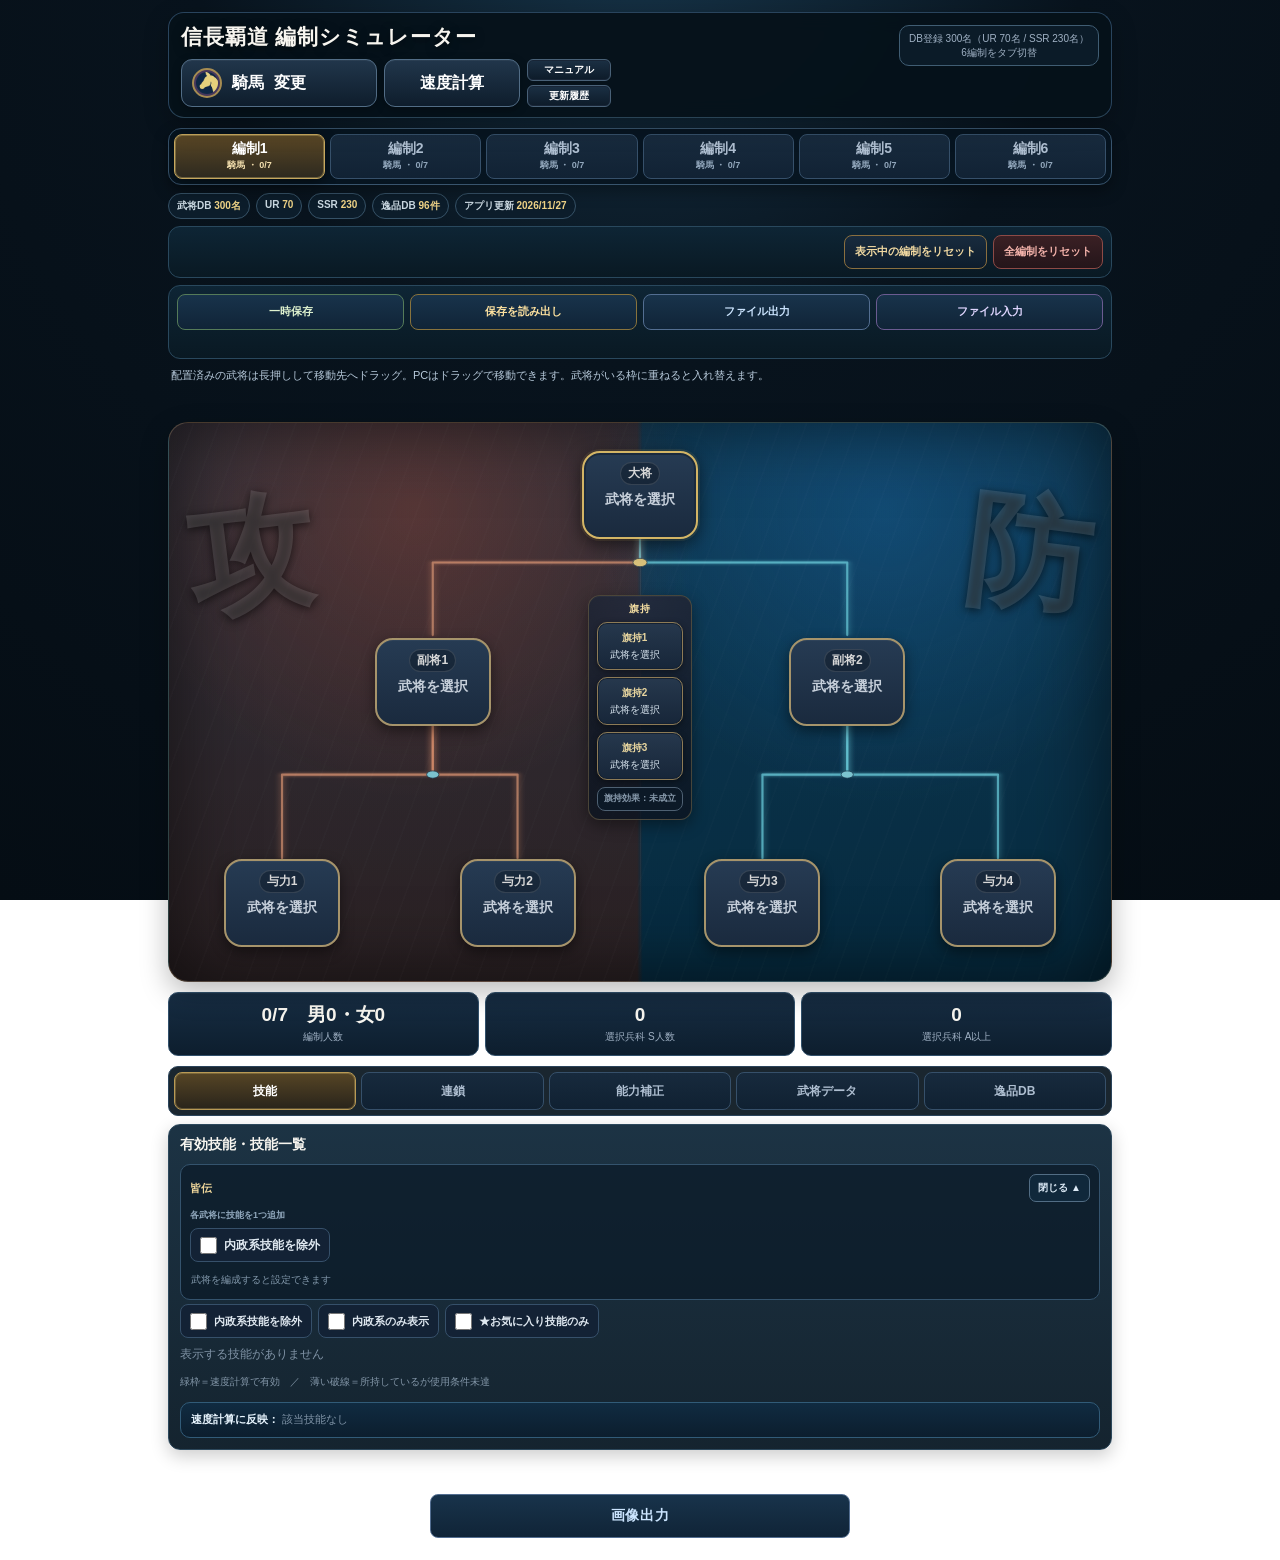
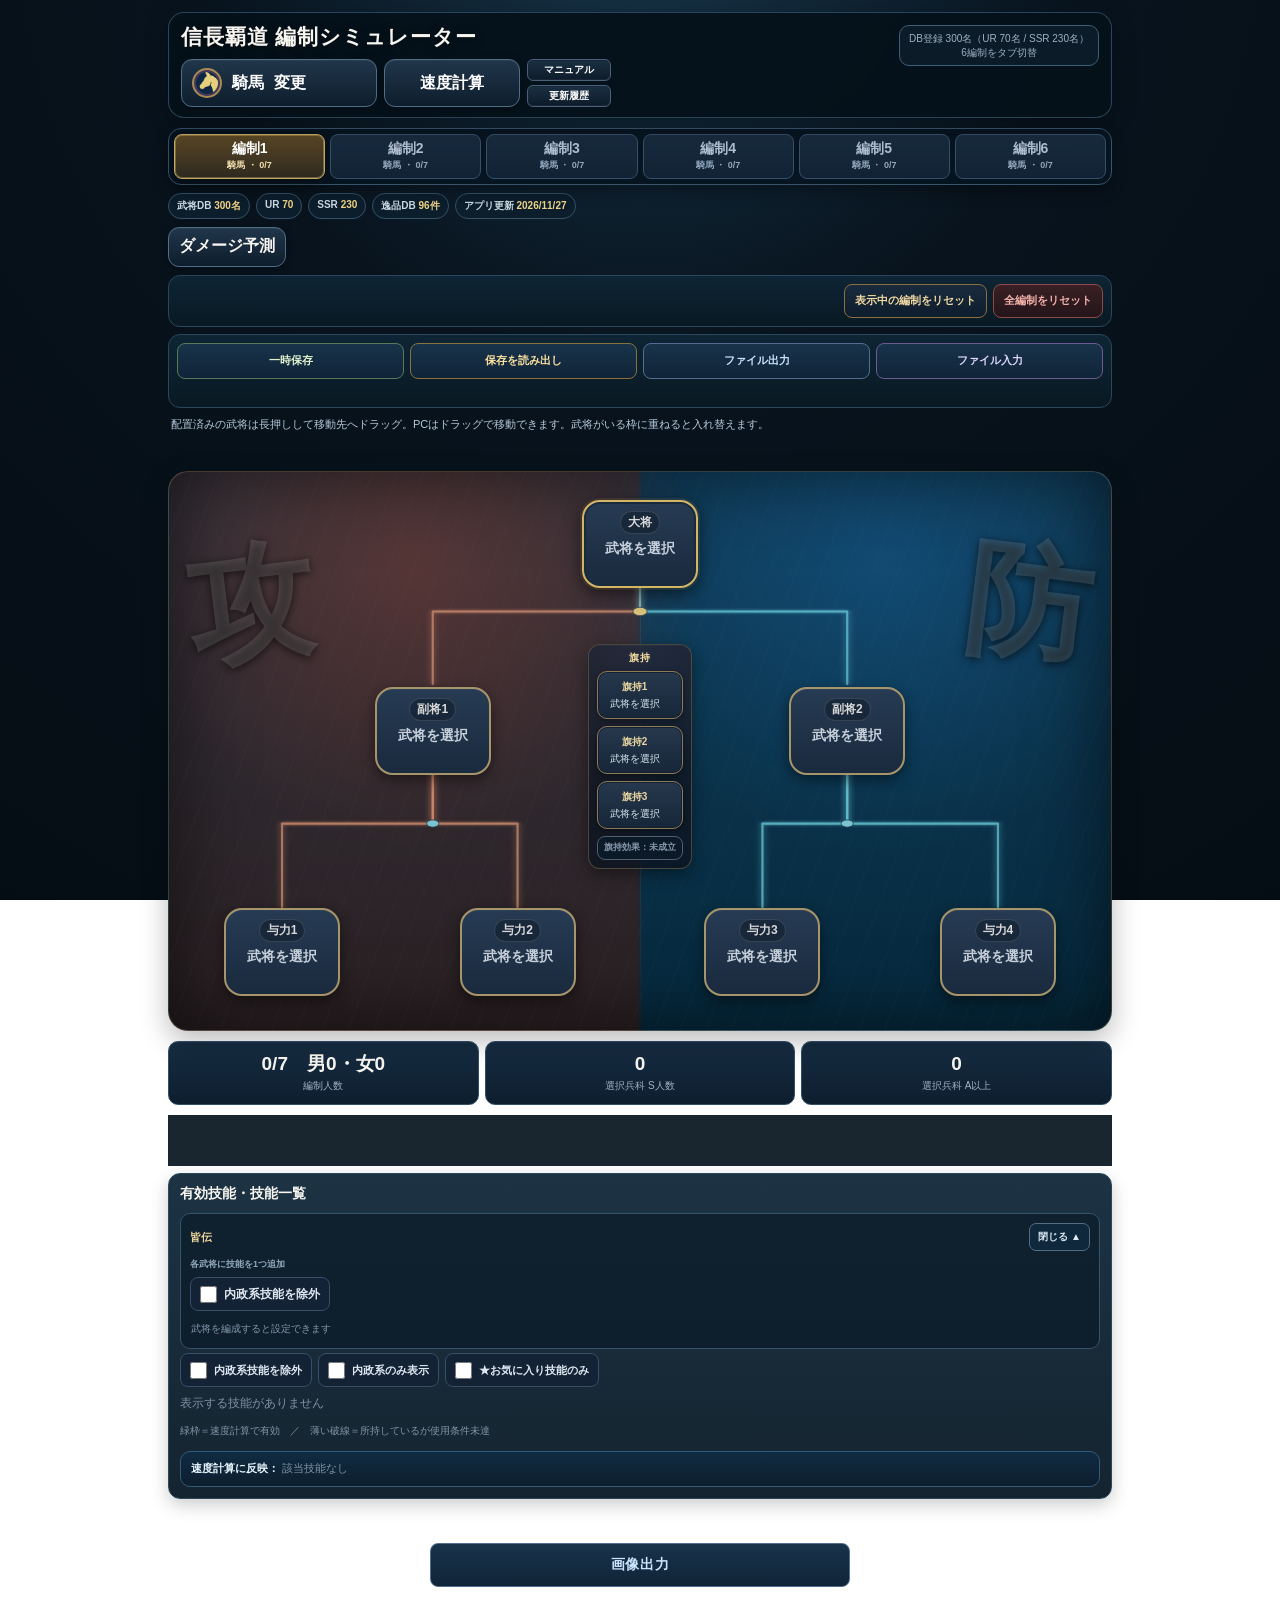
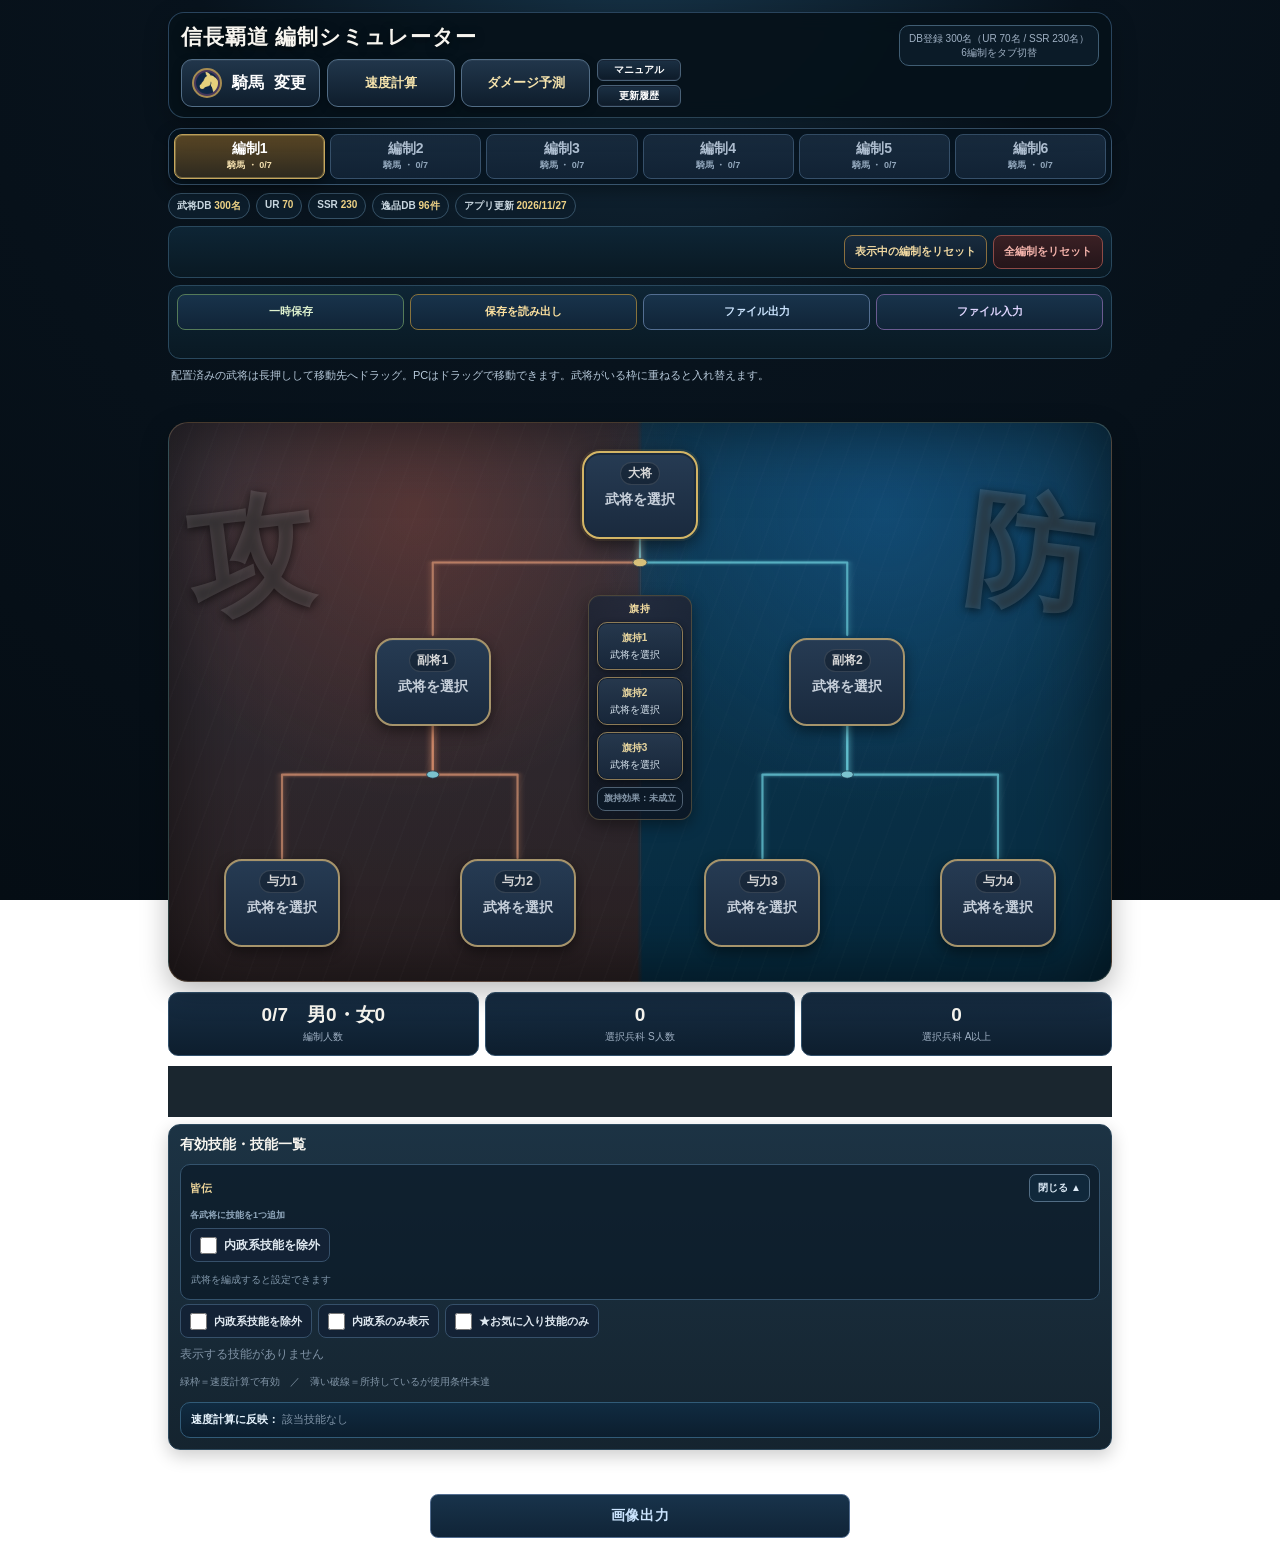
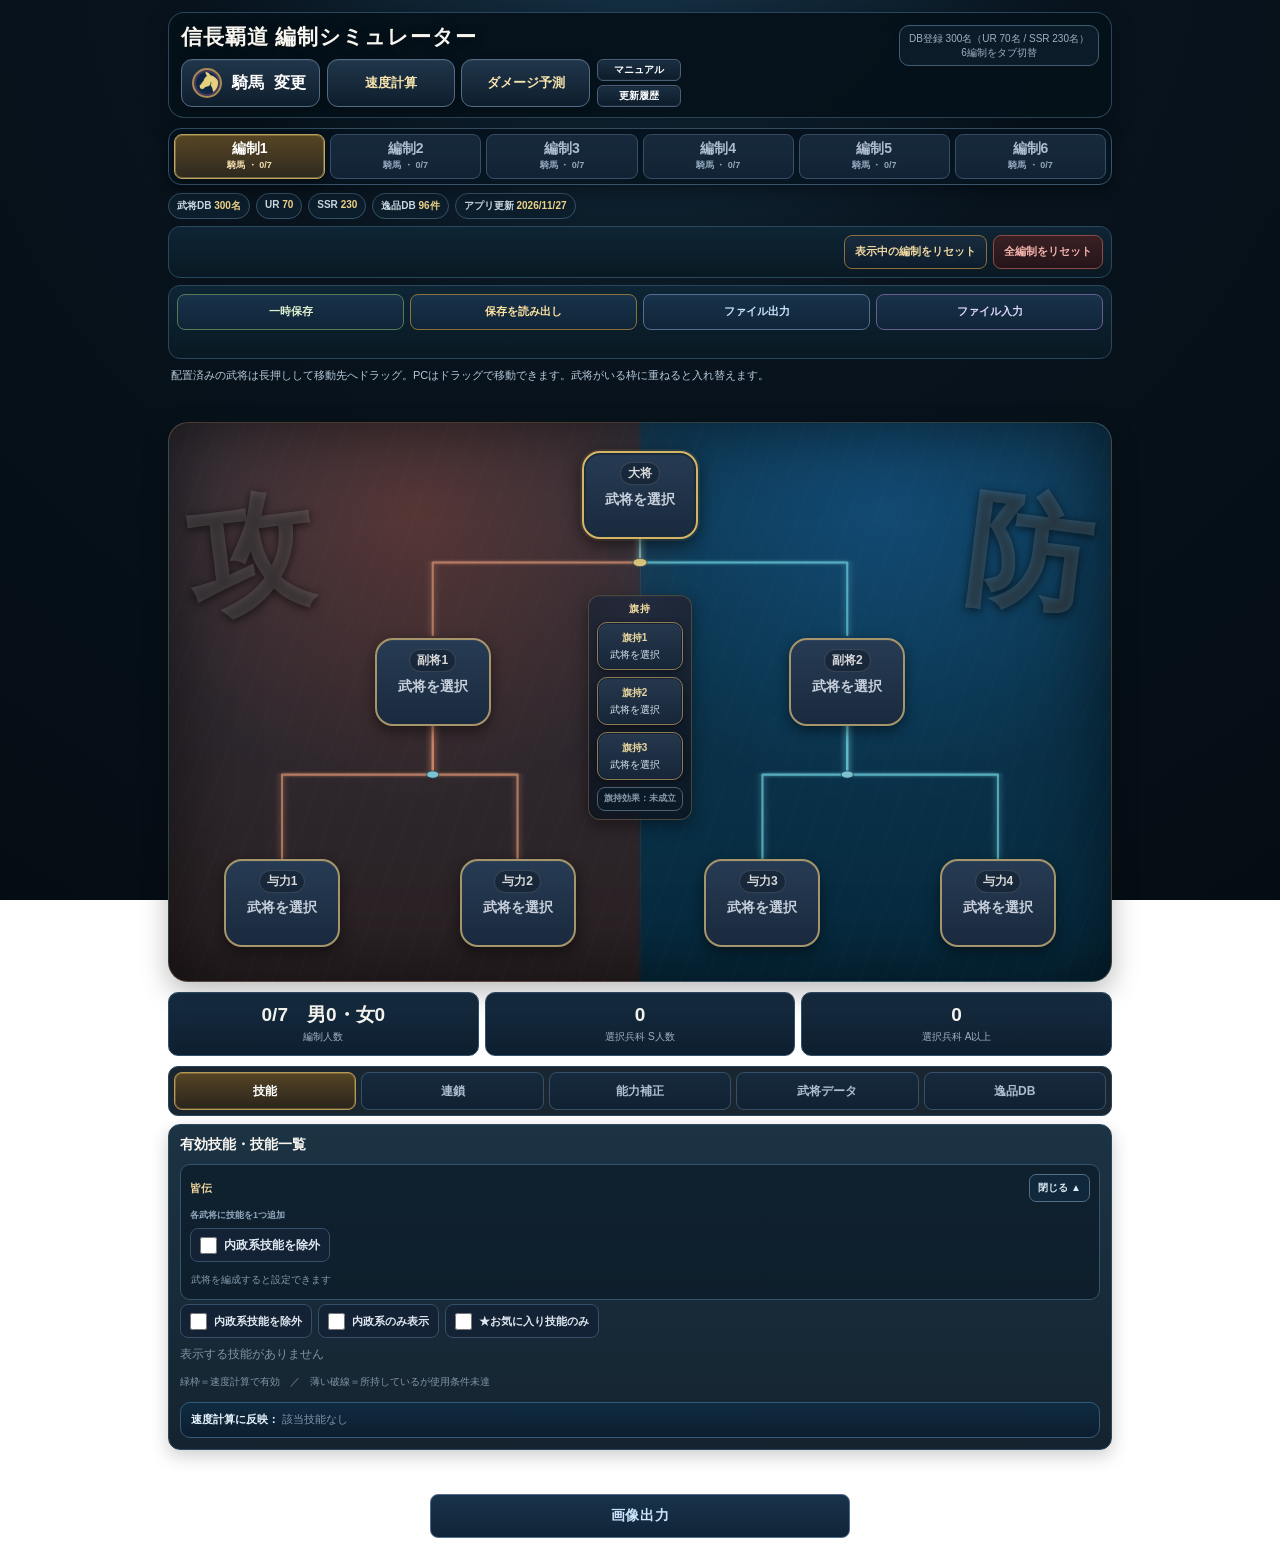
